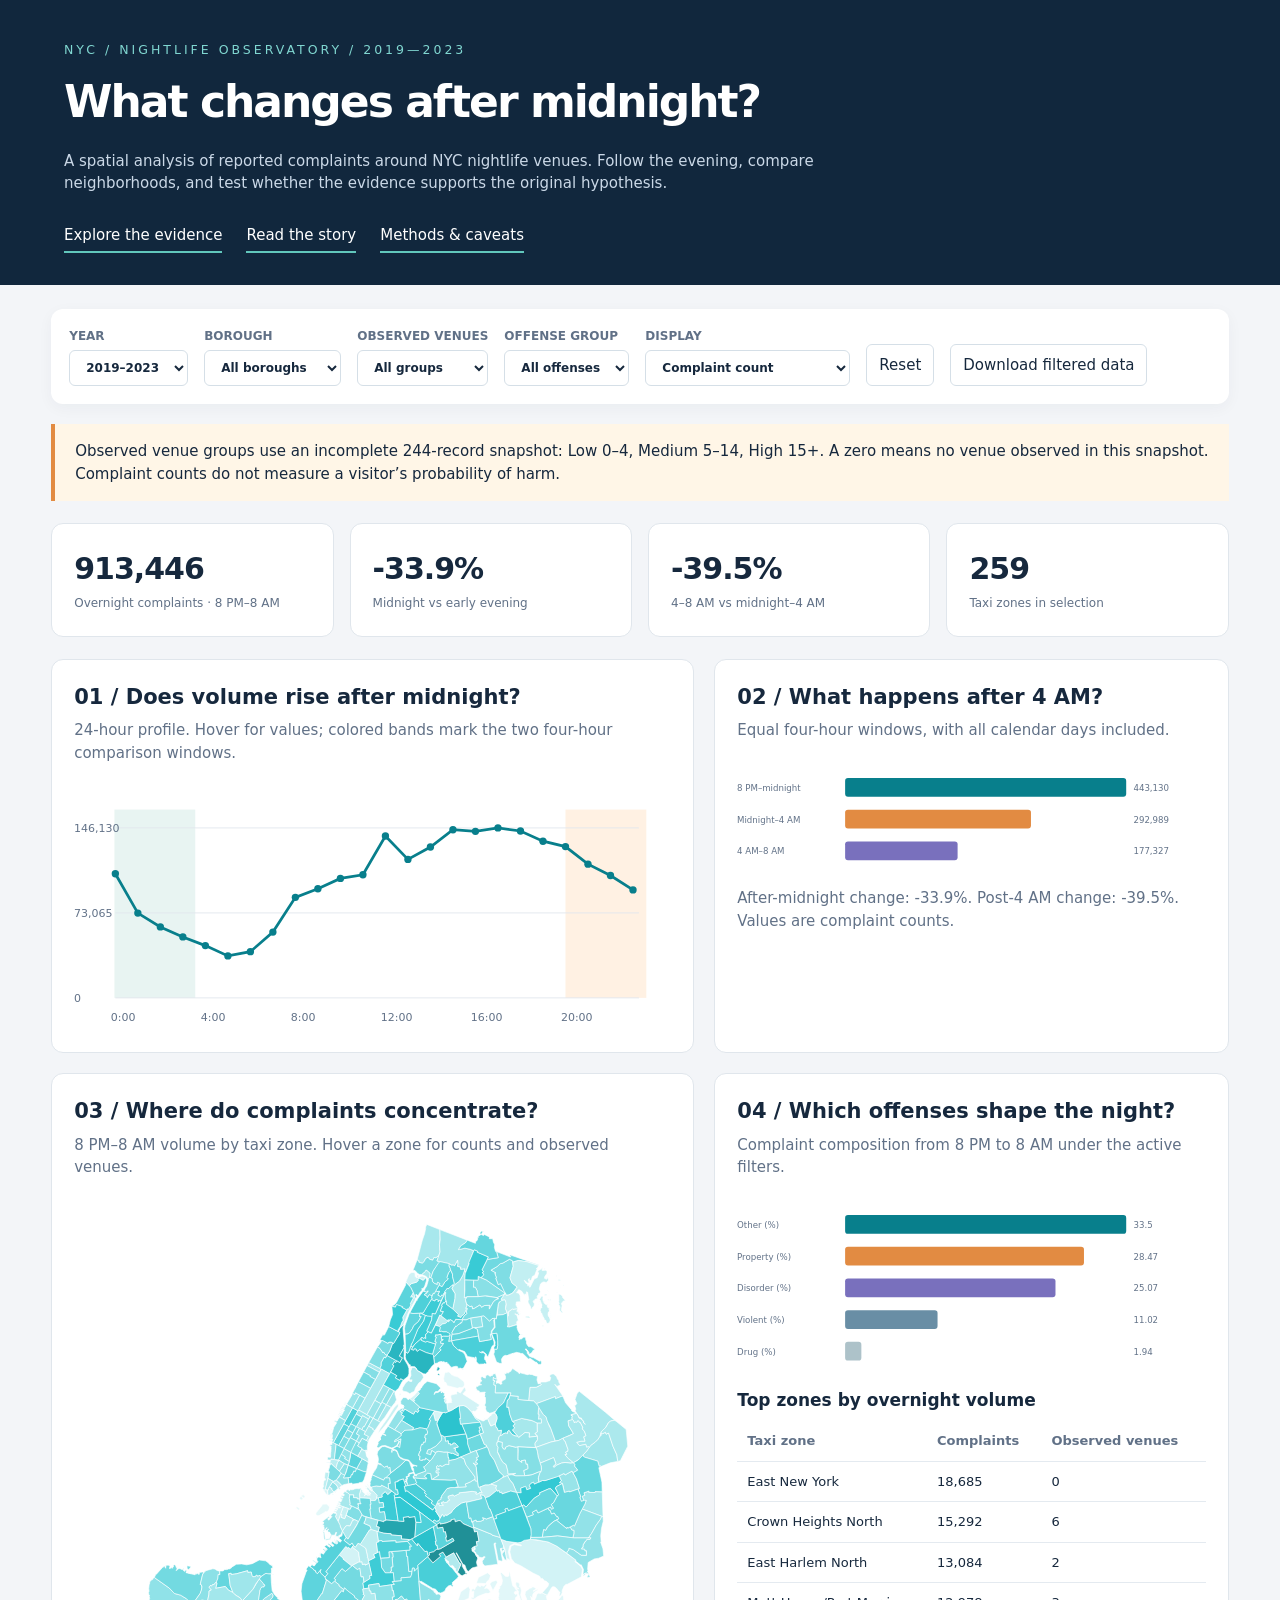
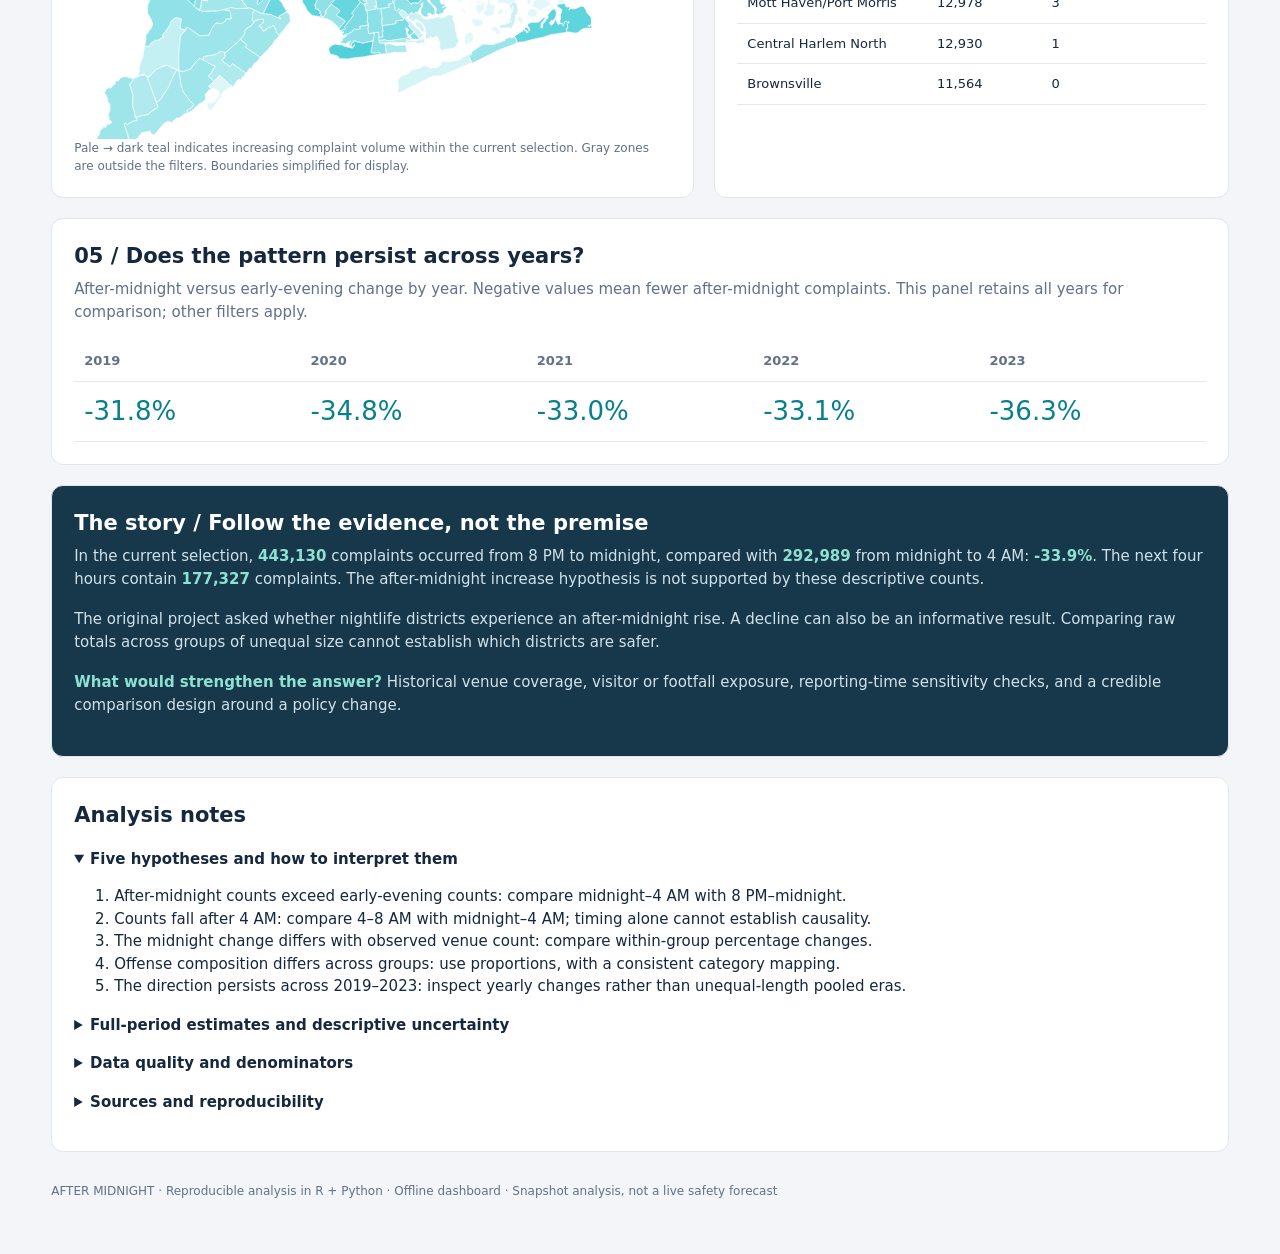
==== docs/index.html @ 9c0d2d2e "Add reproducible R and Python nightlife analysis with interactive dashboard" ====
<!doctype html><html lang="en"><meta charset="utf-8"><meta name="viewport" content="width=device-width,initial-scale=1"><title>After Midnight | NYC Nightlife Observatory</title>
<style>
:root{--bg:#f3f5f8;--ink:#16283d;--muted:#617187;--teal:#087f8c;--orange:#e28b42;--purple:#7970bd}*{box-sizing:border-box}body{margin:0;background:var(--bg);color:var(--ink);font:15px/1.5 system-ui,sans-serif}header{padding:38px 5vw 32px;background:#11273d;color:white}header small{letter-spacing:3px;color:#80d7d1}h1{font-size:44px;letter-spacing:-2px;margin:8px 0}header p{max-width:850px;color:#cad8e7}nav{display:flex;gap:24px;margin-top:24px}a{color:inherit}nav a{text-decoration:none;border-bottom:2px solid #61c7bc;padding:5px 0}main{max-width:1500px;margin:auto;padding:24px 4vw}.filters{display:flex;flex-wrap:wrap;gap:16px;align-items:end;background:white;padding:18px;border-radius:12px;position:sticky;top:0;z-index:3;box-shadow:0 4px 15px #19364d0b}label{font-size:12px;font-weight:650;color:var(--muted);display:grid;gap:5px}select,button{font:inherit;padding:9px 12px;border:1px solid #d5dfe7;border-radius:6px;background:white;color:var(--ink)}button{cursor:pointer}.cards{display:grid;grid-template-columns:repeat(4,1fr);gap:16px;margin:22px 0}.card,.panel{background:white;border:1px solid #e0e6ec;border-radius:12px;padding:22px}.card strong{display:block;font-size:30px;letter-spacing:-1px}.card span,.sub{font-size:12px;color:var(--muted)}.grid{display:grid;grid-template-columns:1.25fr 1fr;gap:20px;margin:20px 0}h2{font-size:21px;margin:0 0 6px}h3{font-size:17px;margin:0 0 8px}.panel p{color:var(--muted);margin:0 0 18px}.note{background:#fff6e7;border-left:4px solid var(--orange);padding:16px 20px;margin:20px 0}.story{background:#17384b;color:white}.story p{color:#d1e1e9}.story strong{color:#8ee0d0}svg{width:100%;height:auto;display:block}svg text{font-family:system-ui;fill:#627288;font-size:12px}svg .mark{cursor:pointer}svg .mark:hover{opacity:.7}table{width:100%;border-collapse:collapse;font-size:13px}th,td{text-align:left;padding:10px;border-bottom:1px solid #e4eaf0}th{color:var(--muted)}.legend{display:flex;gap:16px;font-size:12px;margin:12px 0}.dot{width:10px;height:10px;display:inline-block;border-radius:50%;margin-right:5px}footer{color:var(--muted);font-size:12px;padding:30px 0}.wide{grid-column:1/-1}#tooltip{position:fixed;pointer-events:none;display:none;background:#10283d;color:white;padding:10px;border-radius:7px;z-index:10;max-width:270px;font-size:13px}details{margin:16px 0}summary{cursor:pointer;font-weight:650}.empty{padding:40px;color:#667} @media(max-width:850px){.grid{grid-template-columns:1fr}.cards{grid-template-columns:1fr 1fr}h1{font-size:34px}.filters{position:static}}
</style>
<header><small>NYC / NIGHTLIFE OBSERVATORY / 2019—2023</small><h1>What changes after midnight?</h1><p>A spatial analysis of reported complaints around NYC nightlife venues. Follow the evening, compare neighborhoods, and test whether the evidence supports the original hypothesis.</p><nav><a href="#explore">Explore the evidence</a><a href="#story">Read the story</a><a href="#methods">Methods & caveats</a></nav></header>
<main><div class="filters"><label>YEAR<select id="year"><option value="all">2019–2023</option><option>2019</option><option>2020</option><option>2021</option><option>2022</option><option>2023</option></select></label><label>BOROUGH<select id="borough"><option value="all">All boroughs</option></select></label><label>OBSERVED VENUES<select id="cohort"><option value="all">All groups</option><option>Low</option><option>Medium</option><option>High</option></select></label><label>OFFENSE GROUP<select id="type"><option value="all">All offenses</option><option>Property</option><option>Violent</option><option>Disorder</option><option>Drug</option><option>Other</option></select></label><label>DISPLAY<select id="metric"><option value="count">Complaint count</option><option value="rate">Per zone / calendar day</option></select></label><button id="reset">Reset</button><button id="download">Download filtered data</button></div>
<div class="note">Observed venue groups use an incomplete 244-record snapshot: Low 0–4, Medium 5–14, High 15+. A zero means no venue observed in this snapshot. Complaint counts do not measure a visitor’s probability of harm.</div>
<div class="cards" id="cards"></div>
<section id="explore" class="grid"><div class="panel"><h2>01 / Does volume rise after midnight?</h2><p>24-hour profile. Hover for values; colored bands mark the two four-hour comparison windows.</p><div id="hour"></div></div><div class="panel"><h2>02 / What happens after 4 AM?</h2><p>Equal four-hour windows, with all calendar days included.</p><div id="windows"></div><p id="answer"></p></div><div class="panel"><h2>03 / Where do complaints concentrate?</h2><p>8 PM–8 AM volume by taxi zone. Hover a zone for counts and observed venues.</p><div id="map"></div><div class="sub">Pale → dark teal indicates increasing complaint volume within the current selection. Gray zones are outside the filters. Boundaries simplified for display.</div></div><div class="panel"><h2>04 / Which offenses shape the night?</h2><p>Complaint composition from 8 PM to 8 AM under the active filters.</p><div id="types"></div><h3>Top zones by overnight volume</h3><div id="ranking"></div></div><div class="panel wide"><h2>05 / Does the pattern persist across years?</h2><p>After-midnight versus early-evening change by year. Negative values mean fewer after-midnight complaints. This panel retains all years for comparison; other filters apply.</p><div id="years"></div></div></section>
<section id="story" class="panel story"><h2>The story / Follow the evidence, not the premise</h2><p id="storyText"></p><p>The original project asked whether nightlife districts experience an after-midnight rise. A decline can also be an informative result. Comparing raw totals across groups of unequal size cannot establish which districts are safer.</p><p><strong>What would strengthen the answer?</strong> Historical venue coverage, visitor or footfall exposure, reporting-time sensitivity checks, and a credible comparison design around a policy change.</p></section>
<section id="methods" class="panel" style="margin-top:20px"><h2>Analysis notes</h2><details open><summary>Five hypotheses and how to interpret them</summary><ol><li>After-midnight counts exceed early-evening counts: compare midnight–4 AM with 8 PM–midnight.</li><li>Counts fall after 4 AM: compare 4–8 AM with midnight–4 AM; timing alone cannot establish causality.</li><li>The midnight change differs with observed venue count: compare within-group percentage changes.</li><li>Offense composition differs across groups: use proportions, with a consistent category mapping.</li><li>The direction persists across 2019–2023: inspect yearly changes rather than unequal-length pooled eras.</li></ol></details><details><summary>Full-period estimates and descriptive uncertainty</summary><p>These estimates use all years, boroughs and offenses, independent of the filters. Paired-month bootstrap, 2,000 draws, seed 9750. Month resampling does not account for serial correlation, venue-selection bias or exposure.</p><div id="inference"></div></details><details><summary>Data quality and denominators</summary><p id="audit"></p><p>Spatial joins use point-in-polygon only. Unmatched and ambiguous points are excluded and counted. Taxi polygons sharing an ID are dissolved. Calendar dates follow recorded occurrence start dates; no overnight business-date reassignment is used. Rates divide counts by selected zones and calendar days, not people. Daylight-saving exposure is not adjusted. Crime categories are analytical groupings, not legal classifications. The historical venue snapshot is applied to all years and does not establish historical venue presence.</p></details><details><summary>Sources and reproducibility</summary><p>Built from the original local RDS snapshots referenced by NightlifeAnalytics.qmd. See the repository README, source audit, data dictionary and source hashes. <a href="https://data.cityofnewyork.us/Public-Safety/NYPD-Complaint-Data-Historic/qgea-i56i/about_data">NYPD data documentation</a> · <a href="https://www.nyc.gov/site/tlc/about/tlc-trip-record-data.page">TLC boundaries</a>. No individual complaint coordinates are embedded in this dashboard.</p></details></section><footer>AFTER MIDNIGHT · Reproducible analysis in R + Python · Offline dashboard · Snapshot analysis, not a live safety forecast</footer></main><div id="tooltip"></div>
<script>
const D={"rows":[[2019,2,23,"Other",1],[2019,3,0,"Disorder",14],[2019,3,0,"Other",11],[2019,3,0,"Property",19],[2019,3,0,"Violent",6],[2019,3,1,"Disorder",6],[2019,3,1,"Drug",1],[2019,3,1,"Other",15],[2019,3,1,"Property",17],[2019,3,1,"Violent",7],[2019,3,2,"Disorder",9],[2019,3,2,"Drug",1],[2019,3,2,"Other",9],[2019,3,2,"Property",13],[2019,3,2,"Violent",2],[2019,3,3,"Disorder",8],[2019,3,3,"Other",3],[2019,3,3,"Property",9],[2019,3,3,"Violent",1],[2019,3,4,"Disorder",8],[2019,3,4,"Other",4],[2019,3,4,"Property",4],[2019,3,4,"Violent",3],[2019,3,5,"Disorder",5],[2019,3,5,"Other",7],[2019,3,5,"Property",9],[2019,3,5,"Violent",1],[2019,3,6,"Disorder",4],[2019,3,6,"Other",7],[2019,3,6,"Property",8],[2019,3,7,"Disorder",9],[2019,3,7,"Other",8],[2019,3,7,"Property",14],[2019,3,8,"Disorder",13],[2019,3,8,"Drug",1],[2019,3,8,"Other",17],[2019,3,8,"Property",10],[2019,3,8,"Violent",3],[2019,3,9,"Disorder",12],[2019,3,9,"Other",18],[2019,3,9,"Property",20],[2019,3,9,"Violent",1],[2019,3,10,"Disorder",11],[2019,3,10,"Other",26],[2019,3,10,"Property",12],[2019,3,10,"Violent",3],[2019,3,11,"Disorder",13],[2019,3,11,"Other",12],[2019,3,11,"Property",21],[2019,3,11,"Violent",4],[2019,3,12,"Disorder",13],[2019,3,12,"Drug",1],[2019,3,12,"Other",21],[2019,3,12,"Property",24],[2019,3,12,"Violent",2],[2019,3,13,"Disorder",8],[2019,3,13,"Other",20],[2019,3,13,"Property",32],[2019,3,13,"Violent",3],[2019,3,14,"Disorder",30],[2019,3,14,"Other",15],[2019,3,14,"Property",25],[2019,3,14,"Violent",5],[2019,3,15,"Disorder",29],[2019,3,15,"Drug",1],[2019,3,15,"Other",27],[2019,3,15,"Property",20],[2019,3,15,"Violent",4],[2019,3,16,"Disorder",24],[2019,3,16,"Other",25],[2019,3,16,"Property",25],[2019,3,16,"Violent",5],[2019,3,17,"Disorder",36],[2019,3,17,"Drug",3],[2019,3,17,"Other",32],[2019,3,17,"Property",19],[2019,3,17,"Violent",7],[2019,3,18,"Disorder",18],[2019,3,18,"Drug",3],[2019,3,18,"Other",25],[2019,3,18,"Property",20],[2019,3,18,"Violent",8],[2019,3,19,"Disorder",27],[2019,3,19,"Drug",3],[2019,3,19,"Other",19],[2019,3,19,"Property",21],[2019,3,19,"Violent",3],[2019,3,20,"Disorder",31],[2019,3,20,"Other",14],[2019,3,20,"Property",28],[2019,3,20,"Violent",6],[2019,3,21,"Disorder",24],[2019,3,21,"Drug",2],[2019,3,21,"Other",20],[2019,3,21,"Property",17],[2019,3,21,"Violent",4],[2019,3,22,"Disorder",29],[2019,3,22,"Other",23],[2019,3,22,"Property",20],[2019,3,22,"Violent",4],[2019,3,23,"Disorder",19],[2019,3,23,"Drug",1],[2019,3,23,"Other",14],[2019,3,23,"Property",12],[2019,3,23,"Violent",7],[2019,4,0,"Disorder",9],[2019,4,0,"Drug",3],[2019,4,0,"Other",18],[2019,4,0,"Property",20],[2019,4,0,"Violent",5],[2019,4,1,"Disorder",7],[2019,4,1,"Drug",2],[2019,4,1,"Other",23],[2019,4,1,"Property",12],[2019,4,1,"Violent",4],[2019,4,2,"Disorder",4],[2019,4,2,"Drug",1],[2019,4,2,"Other",10],[2019,4,2,"Property",8],[2019,4,2,"Violent",5],[2019,4,3,"Disorder",2],[2019,4,3,"Drug",2],[2019,4,3,"Other",16],[2019,4,3,"Property",2],[2019,4,3,"Violent",9],[2019,4,4,"Disorder",3],[2019,4,4,"Other",11],[2019,4,4,"Property",5],[2019,4,4,"Violent",4],[2019,4,5,"Disorder",5],[2019,4,5,"Other",7],[2019,4,5,"Property",4],[2019,4,5,"Violent",1],[2019,4,6,"Disorder",5],[2019,4,6,"Drug",4],[2019,4,6,"Other",8],[2019,4,6,"Property",3],[2019,4,6,"Violent",2],[2019,4,7,"Disorder",14],[2019,4,7,"Drug",1],[2019,4,7,"Other",9],[2019,4,7,"Property",9],[2019,4,8,"Disorder",18],[2019,4,8,"Drug",1],[2019,4,8,"Other",16],[2019,4,8,"Property",10],[2019,4,8,"Violent",2],[2019,4,9,"Disorder",22],[2019,4,9,"Other",13],[2019,4,9,"Property",14],[2019,4,9,"Violent",1],[2019,4,10,"Disorder",19],[2019,4,10,"Drug",2],[2019,4,10,"Other",22],[2019,4,10,"Property",12],[2019,4,10,"Violent",2],[2019,4,11,"Disorder",16],[2019,4,11,"Other",29],[2019,4,11,"Property",9],[2019,4,11,"Violent",7],[2019,4,12,"Disorder",24],[2019,4,12,"Drug",4],[2019,4,12,"Other",22],[2019,4,12,"Property",32],[2019,4,12,"Violent",8],[2019,4,13,"Disorder",23],[2019,4,13,"Drug",2],[2019,4,13,"Other",30],[2019,4,13,"Property",16],[2019,4,13,"Violent",5],[2019,4,14,"Disorder",23],[2019,4,14,"Drug",3],[2019,4,14,"Other",37],[2019,4,14,"Property",28],[2019,4,14,"Violent",7],[2019,4,15,"Disorder",28],[2019,4,15,"Drug",9],[2019,4,15,"Other",28],[2019,4,15,"Property",33],[2019,4,15,"Violent",9],[2019,4,16,"Disorder",20],[2019,4,16,"Drug",13],[2019,4,16,"Other",38],[2019,4,16,"Property",32],[2019,4,16,"Violent",7],[2019,4,17,"Disorder",31],[2019,4,17,"Drug",17],[2019,4,17,"Other",38],[2019,4,17,"Property",27],[2019,4,17,"Violent",6],[2019,4,18,"Disorder",32],[2019,4,18,"Drug",24],[2019,4,18,"Other",54],[2019,4,18,"Property",22],[2019,4,18,"Violent",8],[2019,4,19,"Disorder",21],[2019,4,19,"Drug",12],[2019,4,19,"Other",39],[2019,4,19,"Property",22],[2019,4,19,"Violent",5],[2019,4,20,"Disorder",29],[2019,4,20,"Drug",5],[2019,4,20,"Other",30],[2019,4,20,"Property",24],[2019,4,20,"Violent",4],[2019,4,21,"Disorder",22],[2019,4,21,"Drug",6],[2019,4,21,"Other",19],[2019,4,21,"Property",24],[2019,4,21,"Violent",3],[2019,4,22,"Disorder",22],[2019,4,22,"Drug",8],[2019,4,22,"Other",29],[2019,4,22,"Property",19],[2019,4,22,"Violent",9],[2019,4,23,"Disorder",12],[2019,4,23,"Drug",2],[2019,4,23,"Other",20],[2019,4,23,"Property",15],[2019,4,23,"Violent",6],[2019,5,0,"Disorder",11],[2019,5,0,"Drug",1],[2019,5,0,"Other",9],[2019,5,0,"Property",12],[2019,5,2,"Disorder",1],[2019,5,2,"Other",2],[2019,5,2,"Property",1],[2019,5,3,"Disorder",4],[2019,5,3,"Other",2],[2019,5,3,"Property",1],[2019,5,4,"Disorder",1],[2019,5,4,"Other",2],[2019,5,4,"Property",2],[2019,5,5,"Disorder",5],[2019,5,5,"Drug",1],[2019,5,5,"Violent",1],[2019,5,6,"Disorder",2],[2019,5,6,"Other",4],[2019,5,7,"Disorder",2],[2019,5,7,"Other",2],[2019,5,8,"Disorder",5],[2019,5,8,"Other",6],[2019,5,8,"Property",3],[2019,5,9,"Disorder",4],[2019,5,9,"Drug",1],[2019,5,9,"Other",3],[2019,5,9,"Property",7],[2019,5,10,"Disorder",9],[2019,5,10,"Other",6],[2019,5,10,"Property",4],[2019,5,10,"Violent",1],[2019,5,11,"Disorder",2],[2019,5,11,"Other",3],[2019,5,11,"Property",5],[2019,5,12,"Disorder",5],[2019,5,12,"Other",6],[2019,5,12,"Property",8],[2019,5,12,"Violent",1],[2019,5,13,"Disorder",5],[2019,5,13,"Other",9],[2019,5,13,"Property",2],[2019,5,14,"Disorder",7],[2019,5,14,"Other",7],[2019,5,14,"Property",1],[2019,5,14,"Violent",1],[2019,5,15,"Disorder",10],[2019,5,15,"Other",5],[2019,5,15,"Property",5],[2019,5,15,"Violent",1],[2019,5,16,"Disorder",3],[2019,5,16,"Other",7],[2019,5,16,"Property",5],[2019,5,17,"Disorder",3],[2019,5,17,"Other",5],[2019,5,17,"Property",4],[2019,5,17,"Violent",3],[2019,5,18,"Disorder",6],[2019,5,18,"Other",7],[2019,5,18,"Property",2],[2019,5,18,"Violent",1],[2019,5,19,"Disorder",4],[2019,5,19,"Other",4],[2019,5,19,"Property",2],[2019,5,19,"Violent",3],[2019,5,20,"Disorder",6],[2019,5,20,"Drug",1],[2019,5,20,"Other",6],[2019,5,20,"Property",1],[2019,5,20,"Violent",1],[2019,5,21,"Disorder",4],[2019,5,21,"Other",13],[2019,5,21,"Property",3],[2019,5,21,"Violent",1],[2019,5,22,"Disorder",9],[2019,5,22,"Other",6],[2019,5,22,"Property",1],[2019,5,22,"Violent",1],[2019,5,23,"Disorder",5],[2019,5,23,"Drug",2],[2019,5,23,"Other",6],[2019,5,23,"Property",2],[2019,6,0,"Disorder",4],[2019,6,0,"Drug",2],[2019,6,0,"Other",9],[2019,6,0,"Property",9],[2019,6,0,"Violent",2],[2019,6,1,"Disorder",4],[2019,6,1,"Drug",4],[2019,6,1,"Other",9],[2019,6,1,"Property",3],[2019,6,1,"Violent",1],[2019,6,2,"Disorder",3],[2019,6,2,"Drug",1],[2019,6,2,"Other",8],[2019,6,2,"Property",4],[2019,6,3,"Disorder",4],[2019,6,3,"Other",4],[2019,6,4,"Disorder",3],[2019,6,4,"Other",7],[2019,6,4,"Property",2],[2019,6,5,"Disorder",3],[2019,6,5,"Other",1],[2019,6,5,"Property",1],[2019,6,5,"Violent",1],[2019,6,6,"Disorder",6],[2019,6,6,"Other",3],[2019,6,6,"Property",1],[2019,6,6,"Violent",1],[2019,6,7,"Disorder",9],[2019,6,7,"Other",7],[2019,6,7,"Property",3],[2019,6,7,"Violent",1],[2019,6,8,"Disorder",14],[2019,6,8,"Other",8],[2019,6,8,"Property",3],[2019,6,9,"Disorder",18],[2019,6,9,"Other",6],[2019,6,9,"Property",3],[2019,6,10,"Disorder",24],[2019,6,10,"Other",12],[2019,6,10,"Property",5],[2019,6,10,"Violent",1],[2019,6,11,"Disorder",22],[2019,6,11,"Drug",1],[2019,6,11,"Other",14],[2019,6,11,"Property",9],[2019,6,11,"Violent",2],[2019,6,12,"Disorder",21],[2019,6,12,"Drug",2],[2019,6,12,"Other",8],[2019,6,12,"Property",17],[2019,6,13,"Disorder",16],[2019,6,13,"Other",11],[2019,6,13,"Property",4],[2019,6,13,"Violent",2],[2019,6,14,"Disorder",19],[2019,6,14,"Drug",2],[2019,6,14,"Other",12],[2019,6,14,"Property",6],[2019,6,14,"Violent",2],[2019,6,15,"Disorder",13],[2019,6,15,"Drug",1],[2019,6,15,"Other",12],[2019,6,15,"Property",8],[2019,6,15,"Violent",1],[2019,6,16,"Disorder",12],[2019,6,16,"Drug",1],[2019,6,16,"Other",18],[2019,6,16,"Property",5],[2019,6,17,"Disorder",9],[2019,6,17,"Other",17],[2019,6,17,"Property",11],[2019,6,17,"Violent",1],[2019,6,18,"Disorder",17],[2019,6,18,"Drug",1],[2019,6,18,"Other",13],[2019,6,18,"Property",8],[2019,6,18,"Violent",5],[2019,6,19,"Disorder",13],[2019,6,19,"Drug",2],[2019,6,19,"Other",11],[2019,6,19,"Property",11],[2019,6,19,"Violent",2],[2019,6,20,"Disorder",13],[2019,6,20,"Drug",1],[2019,6,20,"Other",23],[2019,6,20,"Property",2],[2019,6,20,"Violent",3],[2019,6,21,"Disorder",16],[2019,6,21,"Drug",3],[2019,6,21,"Other",10],[2019,6,21,"Property",7],[2019,6,21,"Violent",4],[2019,6,22,"Disorder",12],[2019,6,22,"Drug",1],[2019,6,22,"Other",6],[2019,6,22,"Property",4],[2019,6,22,"Violent",2],[2019,6,23,"Disorder",11],[2019,6,23,"Drug",2],[2019,6,23,"Other",7],[2019,6,23,"Property",1],[2019,7,0,"Disorder",43],[2019,7,0,"Drug",3],[2019,7,0,"Other",78],[2019,7,0,"Property",45],[2019,7,0,"Violent",15],[2019,7,1,"Disorder",22],[2019,7,1,"Other",58],[2019,7,1,"Property",40],[2019,7,1,"Violent",15],[2019,7,2,"Disorder",30],[2019,7,2,"Other",44],[2019,7,2,"Property",32],[2019,7,2,"Violent",21],[2019,7,3,"Disorder",18],[2019,7,3,"Other",55],[2019,7,3,"Property",24],[2019,7,3,"Violent",13],[2019,7,4,"Disorder",17],[2019,7,4,"Drug",1],[2019,7,4,"Other",54],[2019,7,4,"Property",16],[2019,7,4,"Violent",25],[2019,7,5,"Disorder",16],[2019,7,5,"Other",23],[2019,7,5,"Property",11],[2019,7,5,"Violent",7],[2019,7,6,"Disorder",14],[2019,7,6,"Drug",2],[2019,7,6,"Other",13],[2019,7,6,"Property",11],[2019,7,6,"Violent",9],[2019,7,7,"Disorder",16],[2019,7,7,"Other",20],[2019,7,7,"Property",22],[2019,7,7,"Violent",5],[2019,7,8,"Disorder",30],[2019,7,8,"Drug",1],[2019,7,8,"Other",22],[2019,7,8,"Property",46],[2019,7,8,"Violent",3],[2019,7,9,"Disorder",25],[2019,7,9,"Drug",1],[2019,7,9,"Other",30],[2019,7,9,"Property",52],[2019,7,9,"Violent",8],[2019,7,10,"Disorder",23],[2019,7,10,"Drug",1],[2019,7,10,"Other",50],[2019,7,10,"Property",65],[2019,7,10,"Violent",8],[2019,7,11,"Disorder",42],[2019,7,11,"Drug",1],[2019,7,11,"Other",37],[2019,7,11,"Property",65],[2019,7,11,"Violent",9],[2019,7,12,"Disorder",46],[2019,7,12,"Drug",1],[2019,7,12,"Other",53],[2019,7,12,"Property",97],[2019,7,12,"Violent",7],[2019,7,13,"Disorder",30],[2019,7,13,"Other",39],[2019,7,13,"Property",69],[2019,7,13,"Violent",8],[2019,7,14,"Disorder",37],[2019,7,14,"Other",51],[2019,7,14,"Property",63],[2019,7,14,"Violent",12],[2019,7,15,"Disorder",41],[2019,7,15,"Drug",3],[2019,7,15,"Other",57],[2019,7,15,"Property",64],[2019,7,15,"Violent",11],[2019,7,16,"Disorder",52],[2019,7,16,"Drug",4],[2019,7,16,"Other",52],[2019,7,16,"Property",70],[2019,7,16,"Violent",8],[2019,7,17,"Disorder",51],[2019,7,17,"Drug",5],[2019,7,17,"Other",67],[2019,7,17,"Property",72],[2019,7,17,"Violent",6],[2019,7,18,"Disorder",49],[2019,7,18,"Drug",4],[2019,7,18,"Other",61],[2019,7,18,"Property",72],[2019,7,18,"Violent",8],[2019,7,19,"Disorder",49],[2019,7,19,"Drug",5],[2019,7,19,"Other",59],[2019,7,19,"Property",63],[2019,7,19,"Violent",7],[2019,7,20,"Disorder",46],[2019,7,20,"Drug",3],[2019,7,20,"Other",61],[2019,7,20,"Property",52],[2019,7,20,"Violent",17],[2019,7,21,"Disorder",43],[2019,7,21,"Other",55],[2019,7,21,"Property",52],[2019,7,21,"Violent",13],[2019,7,22,"Disorder",41],[2019,7,22,"Drug",1],[2019,7,22,"Other",58],[2019,7,22,"Property",43],[2019,7,22,"Violent",11],[2019,7,23,"Disorder",32],[2019,7,23,"Drug",3],[2019,7,23,"Other",64],[2019,7,23,"Property",37],[2019,7,23,"Violent",23],[2019,8,1,"Disorder",1],[2019,8,1,"Violent",1],[2019,8,3,"Disorder",1],[2019,8,3,"Property",1],[2019,8,4,"Other",1],[2019,8,5,"Other",1],[2019,8,5,"Violent",1],[2019,8,6,"Disorder",1],[2019,8,6,"Other",1],[2019,8,6,"Property",1],[2019,8,9,"Disorder",2],[2019,8,10,"Property",1],[2019,8,11,"Disorder",1],[2019,8,12,"Other",1],[2019,8,12,"Property",1],[2019,8,13,"Disorder",2],[2019,8,14,"Property",1],[2019,8,16,"Other",1],[2019,8,16,"Property",2],[2019,8,17,"Property",1],[2019,8,18,"Disorder",1],[2019,8,18,"Property",2],[2019,8,19,"Disorder",1],[2019,8,19,"Property",1],[2019,8,20,"Disorder",3],[2019,8,20,"Property",2],[2019,8,22,"Disorder",1],[2019,8,22,"Property",3],[2019,8,23,"Disorder",1],[2019,9,0,"Disorder",5],[2019,9,0,"Other",1],[2019,9,0,"Property",6],[2019,9,0,"Violent",1],[2019,9,1,"Disorder",2],[2019,9,1,"Other",4],[2019,9,1,"Property",4],[2019,9,1,"Violent",2],[2019,9,2,"Disorder",3],[2019,9,2,"Property",9],[2019,9,2,"Violent",1],[2019,9,3,"Disorder",2],[2019,9,3,"Property",3],[2019,9,3,"Violent",3],[2019,9,4,"Disorder",1],[2019,9,4,"Other",2],[2019,9,5,"Disorder",1],[2019,9,5,"Other",2],[2019,9,5,"Property",2],[2019,9,5,"Violent",2],[2019,9,6,"Disorder",1],[2019,9,6,"Other",1],[2019,9,6,"Property",2],[2019,9,7,"Disorder",2],[2019,9,7,"Other",5],[2019,9,7,"Property",6],[2019,9,8,"Disorder",6],[2019,9,8,"Drug",1],[2019,9,8,"Other",8],[2019,9,8,"Property",6],[2019,9,9,"Disorder",5],[2019,9,9,"Other",6],[2019,9,9,"Property",11],[2019,9,10,"Disorder",6],[2019,9,10,"Other",8],[2019,9,10,"Property",13],[2019,9,11,"Disorder",4],[2019,9,11,"Other",11],[2019,9,11,"Property",10],[2019,9,11,"Violent",2],[2019,9,12,"Disorder",5],[2019,9,12,"Drug",1],[2019,9,12,"Other",9],[2019,9,12,"Property",16],[2019,9,13,"Disorder",6],[2019,9,13,"Drug",2],[2019,9,13,"Other",4],[2019,9,13,"Property",9],[2019,9,13,"Violent",2],[2019,9,14,"Disorder",6],[2019,9,14,"Other",6],[2019,9,14,"Property",8],[2019,9,15,"Disorder",7],[2019,9,15,"Drug",1],[2019,9,15,"Other",4],[2019,9,15,"Property",11],[2019,9,15,"Violent",2],[2019,9,16,"Disorder",8],[2019,9,16,"Other",4],[2019,9,16,"Property",10],[2019,9,16,"Violent",1],[2019,9,17,"Disorder",10],[2019,9,17,"Other",3],[2019,9,17,"Property",14],[2019,9,18,"Disorder",6],[2019,9,18,"Other",3],[2019,9,18,"Property",20],[2019,9,18,"Violent",2],[2019,9,19,"Disorder",9],[2019,9,19,"Other",7],[2019,9,19,"Property",8],[2019,9,20,"Disorder",10],[2019,9,20,"Other",2],[2019,9,20,"Property",22],[2019,9,20,"Violent",2],[2019,9,21,"Disorder",10],[2019,9,21,"Other",11],[2019,9,21,"Property",9],[2019,9,22,"Disorder",13],[2019,9,22,"Other",9],[2019,9,22,"Property",5],[2019,9,23,"Disorder",4],[2019,9,23,"Other",2],[2019,9,23,"Property",6],[2019,10,0,"Disorder",25],[2019,10,0,"Drug",1],[2019,10,0,"Other",45],[2019,10,0,"Property",18],[2019,10,0,"Violent",13],[2019,10,1,"Disorder",14],[2019,10,1,"Drug",1],[2019,10,1,"Other",38],[2019,10,1,"Property",8],[2019,10,1,"Violent",11],[2019,10,2,"Disorder",12],[2019,10,2,"Other",16],[2019,10,2,"Property",10],[2019,10,2,"Violent",5],[2019,10,3,"Disorder",12],[2019,10,3,"Other",28],[2019,10,3,"Property",16],[2019,10,3,"Violent",4],[2019,10,4,"Disorder",9],[2019,10,4,"Drug",2],[2019,10,4,"Other",19],[2019,10,4,"Property",8],[2019,10,4,"Violent",8],[2019,10,5,"Disorder",2],[2019,10,5,"Drug",1],[2019,10,5,"Other",14],[2019,10,5,"Property",6],[2019,10,5,"Violent",3],[2019,10,6,"Disorder",8],[2019,10,6,"Drug",6],[2019,10,6,"Other",22],[2019,10,6,"Property",12],[2019,10,6,"Violent",4],[2019,10,7,"Disorder",16],[2019,10,7,"Other",30],[2019,10,7,"Property",7],[2019,10,7,"Violent",4],[2019,10,8,"Disorder",27],[2019,10,8,"Drug",2],[2019,10,8,"Other",28],[2019,10,8,"Property",22],[2019,10,8,"Violent",5],[2019,10,9,"Disorder",25],[2019,10,9,"Drug",2],[2019,10,9,"Other",39],[2019,10,9,"Property",31],[2019,10,9,"Violent",6],[2019,10,10,"Disorder",28],[2019,10,10,"Other",28],[2019,10,10,"Property",32],[2019,10,10,"Violent",6],[2019,10,11,"Disorder",24],[2019,10,11,"Other",37],[2019,10,11,"Property",33],[2019,10,11,"Violent",4],[2019,10,12,"Disorder",36],[2019,10,12,"Other",63],[2019,10,12,"Property",40],[2019,10,12,"Violent",7],[2019,10,13,"Disorder",26],[2019,10,13,"Other",34],[2019,10,13,"Property",31],[2019,10,13,"Violent",9],[2019,10,14,"Disorder",35],[2019,10,14,"Drug",1],[2019,10,14,"Other",39],[2019,10,14,"Property",33],[2019,10,14,"Violent",11],[2019,10,15,"Disorder",44],[2019,10,15,"Drug",1],[2019,10,15,"Other",51],[2019,10,15,"Property",39],[2019,10,15,"Violent",10],[2019,10,16,"Disorder",26],[2019,10,16,"Drug",4],[2019,10,16,"Other",54],[2019,10,16,"Property",28],[2019,10,16,"Violent",13],[2019,10,17,"Disorder",21],[2019,10,17,"Drug",4],[2019,10,17,"Other",40],[2019,10,17,"Property",27],[2019,10,17,"Violent",13],[2019,10,18,"Disorder",40],[2019,10,18,"Drug",9],[2019,10,18,"Other",56],[2019,10,18,"Property",30],[2019,10,18,"Violent",14],[2019,10,19,"Disorder",39],[2019,10,19,"Drug",3],[2019,10,19,"Other",49],[2019,10,19,"Property",16],[2019,10,19,"Violent",10],[2019,10,20,"Disorder",36],[2019,10,20,"Drug",5],[2019,10,20,"Other",44],[2019,10,20,"Property",21],[2019,10,20,"Violent",15],[2019,10,21,"Disorder",34],[2019,10,21,"Drug",4],[2019,10,21,"Other",39],[2019,10,21,"Property",23],[2019,10,21,"Violent",9],[2019,10,22,"Disorder",36],[2019,10,22,"Drug",1],[2019,10,22,"Other",49],[2019,10,22,"Property",9],[2019,10,22,"Violent",15],[2019,10,23,"Disorder",24],[2019,10,23,"Drug",2],[2019,10,23,"Other",38],[2019,10,23,"Property",17],[2019,10,23,"Violent",11],[2019,11,0,"Disorder",9],[2019,11,0,"Drug",2],[2019,11,0,"Other",18],[2019,11,0,"Property",6],[2019,11,0,"Violent",2],[2019,11,1,"Disorder",9],[2019,11,1,"Drug",1],[2019,11,1,"Other",4],[2019,11,1,"Property",10],[2019,11,2,"Disorder",2],[2019,11,2,"Other",9],[2019,11,2,"Property",4],[2019,11,2,"Violent",5],[2019,11,3,"Disorder",4],[2019,11,3,"Other",14],[2019,11,3,"Property",1],[2019,11,3,"Violent",2],[2019,11,4,"Disorder",2],[2019,11,4,"Drug",1],[2019,11,4,"Other",5],[2019,11,4,"Property",5],[2019,11,4,"Violent",2],[2019,11,5,"Disorder",2],[2019,11,5,"Other",5],[2019,11,5,"Property",4],[2019,11,6,"Disorder",5],[2019,11,6,"Drug",2],[2019,11,6,"Other",13],[2019,11,6,"Property",2],[2019,11,6,"Violent",2],[2019,11,7,"Disorder",7],[2019,11,7,"Other",11],[2019,11,7,"Property",4],[2019,11,7,"Violent",1],[2019,11,8,"Disorder",10],[2019,11,8,"Other",7],[2019,11,8,"Property",15],[2019,11,8,"Violent",1],[2019,11,9,"Disorder",4],[2019,11,9,"Other",11],[2019,11,9,"Property",12],[2019,11,9,"Violent",1],[2019,11,10,"Disorder",13],[2019,11,10,"Other",13],[2019,11,10,"Property",21],[2019,11,10,"Violent",1],[2019,11,11,"Disorder",8],[2019,11,11,"Other",16],[2019,11,11,"Property",14],[2019,11,12,"Disorder",20],[2019,11,12,"Other",29],[2019,11,12,"Property",29],[2019,11,13,"Disorder",12],[2019,11,13,"Drug",1],[2019,11,13,"Other",14],[2019,11,13,"Property",17],[2019,11,14,"Disorder",10],[2019,11,14,"Drug",1],[2019,11,14,"Other",14],[2019,11,14,"Property",12],[2019,11,14,"Violent",3],[2019,11,15,"Disorder",19],[2019,11,15,"Other",24],[2019,11,15,"Property",28],[2019,11,15,"Violent",3],[2019,11,16,"Disorder",20],[2019,11,16,"Drug",2],[2019,11,16,"Other",21],[2019,11,16,"Property",12],[2019,11,16,"Violent",2],[2019,11,17,"Disorder",9],[2019,11,17,"Other",19],[2019,11,17,"Property",17],[2019,11,17,"Violent",2],[2019,11,18,"Disorder",18],[2019,11,18,"Drug",3],[2019,11,18,"Other",10],[2019,11,18,"Property",23],[2019,11,18,"Violent",1],[2019,11,19,"Disorder",17],[2019,11,19,"Drug",2],[2019,11,19,"Other",18],[2019,11,19,"Property",16],[2019,11,19,"Violent",5],[2019,11,20,"Disorder",20],[2019,11,20,"Drug",2],[2019,11,20,"Other",20],[2019,11,20,"Property",8],[2019,11,20,"Violent",4],[2019,11,21,"Disorder",20],[2019,11,21,"Drug",1],[2019,11,21,"Other",23],[2019,11,21,"Property",8],[2019,11,21,"Violent",1],[2019,11,22,"Disorder",10],[2019,11,22,"Drug",2],[2019,11,22,"Other",10],[2019,11,22,"Property",10],[2019,11,22,"Violent",2],[2019,11,23,"Disorder",4],[2019,11,23,"Drug",1],[2019,11,23,"Other",15],[2019,11,23,"Property",12],[2019,11,23,"Violent",5],[2019,12,0,"Property",1],[2019,12,2,"Disorder",1],[2019,12,2,"Property",1],[2019,12,2,"Violent",1],[2019,12,4,"Property",1],[2019,12,5,"Property",1],[2019,12,6,"Other",1],[2019,12,6,"Property",1],[2019,12,8,"Other",3],[2019,12,8,"Property",1],[2019,12,9,"Disorder",1],[2019,12,9,"Other",2],[2019,12,10,"Other",2],[2019,12,11,"Disorder",2],[2019,12,11,"Other",4],[2019,12,11,"Property",1],[2019,12,11,"Violent",1],[2019,12,12,"Disorder",1],[2019,12,12,"Other",8],[2019,12,12,"Property",1],[2019,12,13,"Disorder",3],[2019,12,13,"Other",1],[2019,12,13,"Property",1],[2019,12,14,"Disorder",5],[2019,12,14,"Other",14],[2019,12,14,"Property",2],[2019,12,15,"Disorder",10],[2019,12,15,"Other",12],[2019,12,15,"Property",1],[2019,12,16,"Disorder",6],[2019,12,16,"Other",14],[2019,12,16,"Property",2],[2019,12,17,"Disorder",6],[2019,12,17,"Other",11],[2019,12,17,"Property",1],[2019,12,17,"Violent",2],[2019,12,18,"Disorder",3],[2019,12,18,"Other",6],[2019,12,18,"Property",1],[2019,12,19,"Disorder",5],[2019,12,19,"Property",1],[2019,12,19,"Violent",1],[2019,12,20,"Other",1],[2019,12,20,"Violent",1],[2019,12,21,"Violent",1],[2019,12,22,"Disorder",1],[2019,12,22,"Other",1],[2019,12,23,"Disorder",1],[2019,13,0,"Disorder",1],[2019,13,0,"Other",8],[2019,13,0,"Property",9],[2019,13,0,"Violent",1],[2019,13,1,"Disorder",3],[2019,13,1,"Other",3],[2019,13,1,"Property",1],[2019,13,2,"Disorder",1],[2019,13,2,"Other",2],[2019,13,2,"Property",2],[2019,13,3,"Other",1],[2019,13,3,"Property",1],[2019,13,3,"Violent",1],[2019,13,4,"Other",2],[2019,13,5,"Disorder",1],[2019,13,5,"Property",5],[2019,13,6,"Disorder",2],[2019,13,6,"Other",1],[2019,13,6,"Property",1],[2019,13,7,"Disorder",2],[2019,13,7,"Other",3],[2019,13,7,"Property",2],[2019,13,7,"Violent",1],[2019,13,8,"Disorder",3],[2019,13,8,"Drug",1],[2019,13,8,"Other",5],[2019,13,8,"Property",10],[2019,13,8,"Violent",1],[2019,13,9,"Disorder",8],[2019,13,9,"Other",4],[2019,13,9,"Property",12],[2019,13,10,"Disorder",5],[2019,13,10,"Other",3],[2019,13,10,"Property",12],[2019,13,11,"Disorder",1],[2019,13,11,"Other",12],[2019,13,11,"Property",10],[2019,13,12,"Disorder",10],[2019,13,12,"Drug",1],[2019,13,12,"Other",10],[2019,13,12,"Property",13],[2019,13,12,"Violent",1],[2019,13,13,"Disorder",7],[2019,13,13,"Other",5],[2019,13,13,"Property",5],[2019,13,14,"Disorder",7],[2019,13,14,"Other",5],[2019,13,14,"Property",12],[2019,13,14,"Violent",1],[2019,13,15,"Disorder",5],[2019,13,15,"Other",10],[2019,13,15,"Property",15],[2019,13,16,"Disorder",10],[2019,13,16,"Other",5],[2019,13,16,"Property",15],[2019,13,17,"Disorder",6],[2019,13,17,"Other",3],[2019,13,17,"Property",12],[2019,13,18,"Disorder",5],[2019,13,18,"Other",5],[2019,13,18,"Property",9],[2019,13,18,"Violent",1],[2019,13,19,"Disorder",9],[2019,13,19,"Other",5],[2019,13,19,"Property",11],[2019,13,20,"Disorder",5],[2019,13,20,"Other",4],[2019,13,20,"Property",5],[2019,13,21,"Disorder",8],[2019,13,21,"Other",5],[2019,13,21,"Property",5],[2019,13,22,"Disorder",3],[2019,13,22,"Property",1],[2019,13,23,"Disorder",1],[2019,13,23,"Other",2],[2019,13,23,"Property",2],[2019,14,0,"Disorder",25],[2019,14,0,"Drug",1],[2019,14,0,"Other",53],[2019,14,0,"Property",35],[2019,14,0,"Violent",6],[2019,14,1,"Disorder",16],[2019,14,1,"Drug",6],[2019,14,1,"Other",35],[2019,14,1,"Property",21],[2019,14,1,"Violent",10],[2019,14,2,"Disorder",11],[2019,14,2,"Drug",9],[2019,14,2,"Other",39],[2019,14,2,"Property",25],[2019,14,2,"Violent",7],[2019,14,3,"Disorder",17],[2019,14,3,"Drug",2],[2019,14,3,"Other",40],[2019,14,3,"Property",23],[2019,14,3,"Violent",11],[2019,14,4,"Disorder",11],[2019,14,4,"Other",35],[2019,14,4,"Property",18],[2019,14,4,"Violent",9],[2019,14,5,"Other",14],[2019,14,5,"Property",14],[2019,14,5,"Violent",3],[2019,14,6,"Disorder",8],[2019,14,6,"Other",21],[2019,14,6,"Property",10],[2019,14,7,"Disorder",19],[2019,14,7,"Other",24],[2019,14,7,"Property",22],[2019,14,7,"Violent",3],[2019,14,8,"Disorder",20],[2019,14,8,"Other",27],[2019,14,8,"Property",36],[2019,14,8,"Violent",4],[2019,14,9,"Disorder",33],[2019,14,9,"Other",32],[2019,14,9,"Property",42],[2019,14,9,"Violent",6],[2019,14,10,"Disorder",30],[2019,14,10,"Drug",2],[2019,14,10,"Other",43],[2019,14,10,"Property",52],[2019,14,10,"Violent",3],[2019,14,11,"Disorder",37],[2019,14,11,"Drug",3],[2019,14,11,"Other",33],[2019,14,11,"Property",46],[2019,14,11,"Violent",3],[2019,14,12,"Disorder",49],[2019,14,12,"Drug",3],[2019,14,12,"Other",31],[2019,14,12,"Property",73],[2019,14,12,"Violent",1],[2019,14,13,"Disorder",37],[2019,14,13,"Drug",5],[2019,14,13,"Other",37],[2019,14,13,"Property",77],[2019,14,13,"Violent",3],[2019,14,14,"Disorder",42],[2019,14,14,"Drug",8],[2019,14,14,"Other",60],[2019,14,14,"Property",91],[2019,14,14,"Violent",3],[2019,14,15,"Disorder",52],[2019,14,15,"Drug",9],[2019,14,15,"Other",57],[2019,14,15,"Property",73],[2019,14,15,"Violent",7],[2019,14,16,"Disorder",47],[2019,14,16,"Drug",16],[2019,14,16,"Other",49],[2019,14,16,"Property",69],[2019,14,16,"Violent",11],[2019,14,17,"Disorder",53],[2019,14,17,"Drug",11],[2019,14,17,"Other",36],[2019,14,17,"Property",67],[2019,14,17,"Violent",7],[2019,14,18,"Disorder",52],[2019,14,18,"Drug",13],[2019,14,18,"Other",52],[2019,14,18,"Property",72],[2019,14,18,"Violent",8],[2019,14,19,"Disorder",49],[2019,14,19,"Drug",8],[2019,14,19,"Other",47],[2019,14,19,"Property",61],[2019,14,19,"Violent",10],[2019,14,20,"Disorder",42],[2019,14,20,"Drug",6],[2019,14,20,"Other",31],[2019,14,20,"Property",46],[2019,14,20,"Violent",8],[2019,14,21,"Disorder",28],[2019,14,21,"Drug",2],[2019,14,21,"Other",45],[2019,14,21,"Property",36],[2019,14,21,"Violent",11],[2019,14,22,"Disorder",41],[2019,14,22,"Drug",4],[2019,14,22,"Other",45],[2019,14,22,"Property",30],[2019,14,22,"Violent",12],[2019,14,23,"Disorder",27],[2019,14,23,"Drug",5],[2019,14,23,"Other",30],[2019,14,23,"Property",28],[2019,14,23,"Violent",5],[2019,15,0,"Disorder",4],[2019,15,0,"Other",6],[2019,15,0,"Property",6],[2019,15,1,"Disorder",3],[2019,15,1,"Property",1],[2019,15,2,"Disorder",3],[2019,15,2,"Drug",1],[2019,15,2,"Other",4],[2019,15,2,"Property",1],[2019,15,3,"Disorder",1],[2019,15,3,"Other",4],[2019,15,3,"Property",2],[2019,15,4,"Disorder",4],[2019,15,4,"Violent",1],[2019,15,5,"Disorder",2],[2019,15,5,"Other",3],[2019,15,5,"Property",1],[2019,15,6,"Disorder",2],[2019,15,6,"Other",1],[2019,15,6,"Property",1],[2019,15,7,"Disorder",3],[2019,15,7,"Other",2],[2019,15,7,"Property",1],[2019,15,7,"Violent",2],[2019,15,8,"Disorder",3],[2019,15,8,"Other",5],[2019,15,8,"Property",2],[2019,15,8,"Violent",2],[2019,15,9,"Disorder",6],[2019,15,9,"Other",4],[2019,15,9,"Property",14],[2019,15,10,"Disorder",5],[2019,15,10,"Other",3],[2019,15,10,"Property",8],[2019,15,10,"Violent",1],[2019,15,11,"Disorder",9],[2019,15,11,"Other",5],[2019,15,11,"Property",2],[2019,15,11,"Violent",2],[2019,15,12,"Disorder",9],[2019,15,12,"Other",4],[2019,15,12,"Property",8],[2019,15,13,"Disorder",13],[2019,15,13,"Other",3],[2019,15,13,"Property",9],[2019,15,13,"Violent",1],[2019,15,14,"Disorder",1],[2019,15,14,"Other",5],[2019,15,14,"Property",8],[2019,15,14,"Violent",3],[2019,15,15,"Disorder",7],[2019,15,15,"Other",5],[2019,15,15,"Property",13],[2019,15,15,"Violent",1],[2019,15,16,"Disorder",4],[2019,15,16,"Other",2],[2019,15,16,"Property",9],[2019,15,16,"Violent",1],[2019,15,17,"Disorder",10],[2019,15,17,"Other",11],[2019,15,17,"Property",8],[2019,15,18,"Disorder",13],[2019,15,18,"Other",9],[2019,15,18,"Property",6],[2019,15,18,"Violent",1],[2019,15,19,"Disorder",14],[2019,15,19,"Other",5],[2019,15,19,"Property",5],[2019,15,19,"Violent",2],[2019,15,20,"Disorder",5],[2019,15,20,"Other",4],[2019,15,20,"Property",3],[2019,15,20,"Violent",3],[2019,15,21,"Disorder",7],[2019,15,21,"Drug",1],[2019,15,21,"Other",2],[2019,15,21,"Property",5],[2019,15,22,"Disorder",8],[2019,15,22,"Other",3],[2019,15,22,"Property",3],[2019,15,22,"Violent",1],[2019,15,23,"Disorder",2],[2019,15,23,"Other",6],[2019,15,23,"Property",2],[2019,16,0,"Disorder",14],[2019,16,0,"Other",17],[2019,16,0,"Property",29],[2019,16,0,"Violent",4],[2019,16,1,"Disorder",6],[2019,16,1,"Other",11],[2019,16,1,"Property",11],[2019,16,1,"Violent",1],[2019,16,2,"Disorder",15],[2019,16,2,"Other",13],[2019,16,2,"Property",16],[2019,16,2,"Violent",3],[2019,16,3,"Disorder",5],[2019,16,3,"Other",8],[2019,16,3,"Property",10],[2019,16,3,"Violent",3],[2019,16,4,"Disorder",2],[2019,16,4,"Other",9],[2019,16,4,"Property",14],[2019,16,4,"Violent",1],[2019,16,5,"Disorder",3],[2019,16,5,"Other",4],[2019,16,5,"Property",8],[2019,16,6,"Disorder",7],[2019,16,6,"Other",4],[2019,16,6,"Property",6],[2019,16,6,"Violent",1],[2019,16,7,"Disorder",8],[2019,16,7,"Other",3],[2019,16,7,"Property",12],[2019,16,7,"Violent",1],[2019,16,8,"Disorder",9],[2019,16,8,"Other",14],[2019,16,8,"Property",16],[2019,16,8,"Violent",1],[2019,16,9,"Disorder",14],[2019,16,9,"Other",18],[2019,16,9,"Property",18],[2019,16,9,"Violent",2],[2019,16,10,"Disorder",14],[2019,16,10,"Drug",1],[2019,16,10,"Other",13],[2019,16,10,"Property",24],[2019,16,10,"Violent",6],[2019,16,11,"Disorder",8],[2019,16,11,"Drug",4],[2019,16,11,"Other",13],[2019,16,11,"Property",15],[2019,16,11,"Violent",1],[2019,16,12,"Disorder",18],[2019,16,12,"Drug",1],[2019,16,12,"Other",24],[2019,16,12,"Property",33],[2019,16,12,"Violent",3],[2019,16,13,"Disorder",11],[2019,16,13,"Drug",1],[2019,16,13,"Other",11],[2019,16,13,"Property",19],[2019,16,13,"Violent",1],[2019,16,14,"Disorder",14],[2019,16,14,"Other",13],[2019,16,14,"Property",14],[2019,16,14,"Violent",2],[2019,16,15,"Disorder",12],[2019,16,15,"Drug",1],[2019,16,15,"Other",22],[2019,16,15,"Property",17],[2019,16,15,"Violent",2],[2019,16,16,"Disorder",17],[2019,16,16,"Drug",3],[2019,16,16,"Other",11],[2019,16,16,"Property",16],[2019,16,16,"Violent",1],[2019,16,17,"Disorder",15],[2019,16,17,"Drug",3],[2019,16,17,"Other",18],[2019,16,17,"Property",19],[2019,16,18,"Disorder",22],[2019,16,18,"Drug",1],[2019,16,18,"Other",11],[2019,16,18,"Property",28],[2019,16,18,"Violent",2],[2019,16,19,"Disorder",16],[2019,16,19,"Drug",1],[2019,16,19,"Other",10],[2019,16,19,"Property",28],[2019,16,19,"Violent",3],[2019,16,20,"Disorder",23],[2019,16,20,"Other",12],[2019,16,20,"Property",32],[2019,16,20,"Violent",4],[2019,16,21,"Disorder",8],[2019,16,21,"Other",11],[2019,16,21,"Property",11],[2019,16,22,"Disorder",15],[2019,16,22,"Other",12],[2019,16,22,"Property",18],[2019,16,22,"Violent",2],[2019,16,23,"Disorder",8],[2019,16,23,"Other",8],[2019,16,23,"Property",9],[2019,16,23,"Violent",1],[2019,17,0,"Disorder",38],[2019,17,0,"Drug",2],[2019,17,0,"Other",78],[2019,17,0,"Property",52],[2019,17,0,"Violent",13],[2019,17,1,"Disorder",34],[2019,17,1,"Drug",2],[2019,17,1,"Other",54],[2019,17,1,"Property",29],[2019,17,1,"Violent",18],[2019,17,2,"Disorder",26],[2019,17,2,"Drug",1],[2019,17,2,"Other",33],[2019,17,2,"Property",29],[2019,17,2,"Violent",16],[2019,17,3,"Disorder",30],[2019,17,3,"Drug",1],[2019,17,3,"Other",29],[2019,17,3,"Property",21],[2019,17,3,"Violent",12],[2019,17,4,"Disorder",18],[2019,17,4,"Drug",1],[2019,17,4,"Other",20],[2019,17,4,"Property",28],[2019,17,4,"Violent",8],[2019,17,5,"Disorder",11],[2019,17,5,"Drug",1],[2019,17,5,"Other",23],[2019,17,5,"Property",13],[2019,17,5,"Violent",14],[2019,17,6,"Disorder",37],[2019,17,6,"Drug",13],[2019,17,6,"Other",32],[2019,17,6,"Property",27],[2019,17,6,"Violent",5],[2019,17,7,"Disorder",45],[2019,17,7,"Drug",4],[2019,17,7,"Other",35],[2019,17,7,"Property",37],[2019,17,7,"Violent",8],[2019,17,8,"Disorder",38],[2019,17,8,"Other",51],[2019,17,8,"Property",75],[2019,17,8,"Violent",12],[2019,17,9,"Disorder",49],[2019,17,9,"Other",50],[2019,17,9,"Property",91],[2019,17,9,"Violent",4],[2019,17,10,"Disorder",60],[2019,17,10,"Drug",1],[2019,17,10,"Other",55],[2019,17,10,"Property",82],[2019,17,10,"Violent",13],[2019,17,11,"Disorder",61],[2019,17,11,"Drug",1],[2019,17,11,"Other",51],[2019,17,11,"Property",93],[2019,17,11,"Violent",14],[2019,17,12,"Disorder",66],[2019,17,12,"Drug",3],[2019,17,12,"Other",69],[2019,17,12,"Property",105],[2019,17,12,"Violent",4],[2019,17,13,"Disorder",77],[2019,17,13,"Other",60],[2019,17,13,"Property",104],[2019,17,13,"Violent",17],[2019,17,14,"Disorder",70],[2019,17,14,"Drug",2],[2019,17,14,"Other",71],[2019,17,14,"Property",109],[2019,17,14,"Violent",19],[2019,17,15,"Disorder",66],[2019,17,15,"Drug",13],[2019,17,15,"Other",83],[2019,17,15,"Property",108],[2019,17,15,"Violent",19],[2019,17,16,"Disorder",84],[2019,17,16,"Drug",9],[2019,17,16,"Other",90],[2019,17,16,"Property",93],[2019,17,16,"Violent",15],[2019,17,17,"Disorder",73],[2019,17,17,"Drug",9],[2019,17,17,"Other",83],[2019,17,17,"Property",100],[2019,17,17,"Violent",30],[2019,17,18,"Disorder",77],[2019,17,18,"Drug",8],[2019,17,18,"Other",83],[2019,17,18,"Property",87],[2019,17,18,"Violent",30],[2019,17,19,"Disorder",58],[2019,17,19,"Drug",8],[2019,17,19,"Other",82],[2019,17,19,"Property",101],[2019,17,19,"Violent",24],[2019,17,20,"Disorder",79],[2019,17,20,"Drug",6],[2019,17,20,"Other",80],[2019,17,20,"Property",89],[2019,17,20,"Violent",21],[2019,17,21,"Disorder",62],[2019,17,21,"Drug",5],[2019,17,21,"Other",90],[2019,17,21,"Property",63],[2019,17,21,"Violent",29],[2019,17,22,"Disorder",47],[2019,17,22,"Drug",3],[2019,17,22,"Other",62],[2019,17,22,"Property",50],[2019,17,22,"Violent",28],[2019,17,23,"Disorder",61],[2019,17,23,"Drug",1],[2019,17,23,"Other",67],[2019,17,23,"Property",39],[2019,17,23,"Violent",18],[2019,18,0,"Disorder",36],[2019,18,0,"Drug",15],[2019,18,0,"Other",66],[2019,18,0,"Property",21],[2019,18,0,"Violent",16],[2019,18,1,"Disorder",16],[2019,18,1,"Drug",7],[2019,18,1,"Other",40],[2019,18,1,"Property",22],[2019,18,1,"Violent",8],[2019,18,2,"Disorder",12],[2019,18,2,"Drug",6],[2019,18,2,"Other",37],[2019,18,2,"Property",15],[2019,18,2,"Violent",14],[2019,18,3,"Disorder",12],[2019,18,3,"Drug",4],[2019,18,3,"Other",38],[2019,18,3,"Property",15],[2019,18,3,"Violent",21],[2019,18,4,"Disorder",13],[2019,18,4,"Drug",1],[2019,18,4,"Other",46],[2019,18,4,"Property",15],[2019,18,4,"Violent",22],[2019,18,5,"Disorder",15],[2019,18,5,"Drug",3],[2019,18,5,"Other",26],[2019,18,5,"Property",14],[2019,18,5,"Violent",10],[2019,18,6,"Disorder",24],[2019,18,6,"Drug",4],[2019,18,6,"Other",29],[2019,18,6,"Property",16],[2019,18,6,"Violent",11],[2019,18,7,"Disorder",23],[2019,18,7,"Drug",1],[2019,18,7,"Other",29],[2019,18,7,"Property",12],[2019,18,7,"Violent",8],[2019,18,8,"Disorder",34],[2019,18,8,"Drug",3],[2019,18,8,"Other",27],[2019,18,8,"Property",22],[2019,18,8,"Violent",8],[2019,18,9,"Disorder",33],[2019,18,9,"Drug",3],[2019,18,9,"Other",32],[2019,18,9,"Property",38],[2019,18,9,"Violent",17],[2019,18,10,"Disorder",33],[2019,18,10,"Drug",3],[2019,18,10,"Other",51],[2019,18,10,"Property",51],[2019,18,10,"Violent",18],[2019,18,11,"Disorder",34],[2019,18,11,"Drug",8],[2019,18,11,"Other",46],[2019,18,11,"Property",47],[2019,18,11,"Violent",18],[2019,18,12,"Disorder",43],[2019,18,12,"Drug",15],[2019,18,12,"Other",52],[2019,18,12,"Property",65],[2019,18,12,"Violent",23],[2019,18,13,"Disorder",41],[2019,18,13,"Drug",25],[2019,18,13,"Other",61],[2019,18,13,"Property",62],[2019,18,13,"Violent",17],[2019,18,14,"Disorder",46],[2019,18,14,"Drug",33],[2019,18,14,"Other",47],[2019,18,14,"Property",82],[2019,18,14,"Violent",17],[2019,18,15,"Disorder",55],[2019,18,15,"Drug",35],[2019,18,15,"Other",70],[2019,18,15,"Property",74],[2019,18,15,"Violent",23],[2019,18,16,"Disorder",60],[2019,18,16,"Drug",28],[2019,18,16,"Other",85],[2019,18,16,"Property",64],[2019,18,16,"Violent",29],[2019,18,17,"Disorder",54],[2019,18,17,"Drug",23],[2019,18,17,"Other",89],[2019,18,17,"Property",68],[2019,18,17,"Violent",15],[2019,18,18,"Disorder",68],[2019,18,18,"Drug",31],[2019,18,18,"Other",72],[2019,18,18,"Property",64],[2019,18,18,"Violent",22],[2019,18,19,"Disorder",63],[2019,18,19,"Drug",20],[2019,18,19,"Other",75],[2019,18,19,"Property",66],[2019,18,19,"Violent",18],[2019,18,20,"Disorder",39],[2019,18,20,"Drug",21],[2019,18,20,"Other",62],[2019,18,20,"Property",50],[2019,18,20,"Violent",29],[2019,18,21,"Disorder",41],[2019,18,21,"Drug",10],[2019,18,21,"Other",68],[2019,18,21,"Property",36],[2019,18,21,"Violent",17],[2019,18,22,"Disorder",38],[2019,18,22,"Drug",20],[2019,18,22,"Other",54],[2019,18,22,"Property",38],[2019,18,22,"Violent",22],[2019,18,23,"Disorder",39],[2019,18,23,"Drug",26],[2019,18,23,"Other",54],[2019,18,23,"Property",27],[2019,18,23,"Violent",26],[2019,19,0,"Disorder",14],[2019,19,0,"Other",8],[2019,19,0,"Property",3],[2019,19,0,"Violent",1],[2019,19,1,"Disorder",8],[2019,19,1,"Other",6],[2019,19,1,"Property",4],[2019,19,1,"Violent",2],[2019,19,2,"Disorder",8],[2019,19,2,"Other",6],[2019,19,2,"Property",2],[2019,19,3,"Disorder",2],[2019,19,3,"Other",2],[2019,19,3,"Property",6],[2019,19,4,"Disorder",2],[2019,19,4,"Other",4],[2019,19,4,"Property",2],[2019,19,5,"Disorder",5],[2019,19,5,"Other",2],[2019,19,5,"Property",2],[2019,19,6,"Disorder",3],[2019,19,6,"Other",1],[2019,19,6,"Property",2],[2019,19,7,"Disorder",3],[2019,19,7,"Other",10],[2019,19,7,"Property",1],[2019,19,7,"Violent",1],[2019,19,8,"Disorder",3],[2019,19,8,"Other",6],[2019,19,8,"Property",10],[2019,19,8,"Violent",2],[2019,19,9,"Disorder",9],[2019,19,9,"Other",10],[2019,19,9,"Property",7],[2019,19,9,"Violent",1],[2019,19,10,"Disorder",4],[2019,19,10,"Other",9],[2019,19,10,"Property",9],[2019,19,10,"Violent",1],[2019,19,11,"Disorder",9],[2019,19,11,"Other",4],[2019,19,11,"Property",7],[2019,19,11,"Violent",6],[2019,19,12,"Disorder",11],[2019,19,12,"Other",11],[2019,19,12,"Property",10],[2019,19,12,"Violent",7],[2019,19,13,"Disorder",5],[2019,19,13,"Other",12],[2019,19,13,"Property",10],[2019,19,13,"Violent",1],[2019,19,14,"Disorder",7],[2019,19,14,"Other",18],[2019,19,14,"Property",10],[2019,19,14,"Violent",3],[2019,19,15,"Disorder",16],[2019,19,15,"Other",12],[2019,19,15,"Property",16],[2019,19,15,"Violent",3],[2019,19,16,"Disorder",6],[2019,19,16,"Other",7],[2019,19,16,"Property",17],[2019,19,16,"Violent",1],[2019,19,17,"Disorder",11],[2019,19,17,"Other",10],[2019,19,17,"Property",5],[2019,19,17,"Violent",6],[2019,19,18,"Disorder",16],[2019,19,18,"Other",10],[2019,19,18,"Property",13],[2019,19,18,"Violent",7],[2019,19,19,"Disorder",17],[2019,19,19,"Other",15],[2019,19,19,"Property",11],[2019,19,19,"Violent",1],[2019,19,20,"Disorder",12],[2019,19,20,"Other",19],[2019,19,20,"Property",6],[2019,19,20,"Violent",2],[2019,19,21,"Disorder",12],[2019,19,21,"Other",9],[2019,19,21,"Property",11],[2019,19,21,"Violent",2],[2019,19,22,"Disorder",12],[2019,19,22,"Other",9],[2019,19,22,"Property",8],[2019,19,22,"Violent",2],[2019,19,23,"Disorder",7],[2019,19,23,"Other",6],[2019,19,23,"Property",6],[2019,19,23,"Violent",2],[2019,20,0,"Disorder",24],[2019,20,0,"Drug",1],[2019,20,0,"Other",33],[2019,20,0,"Property",28],[2019,20,0,"Violent",15],[2019,20,1,"Disorder",9],[2019,20,1,"Drug",3],[2019,20,1,"Other",28],[2019,20,1,"Property",18],[2019,20,1,"Violent",10],[2019,20,2,"Disorder",12],[2019,20,2,"Other",14],[2019,20,2,"Property",13],[2019,20,2,"Violent",3],[2019,20,3,"Disorder",17],[2019,20,3,"Other",18],[2019,20,3,"Property",6],[2019,20,3,"Violent",9],[2019,20,4,"Disorder",9],[2019,20,4,"Drug",1],[2019,20,4,"Other",16],[2019,20,4,"Property",6],[2019,20,4,"Violent",5],[2019,20,5,"Disorder",5],[2019,20,5,"Other",12],[2019,20,5,"Property",6],[2019,20,5,"Violent",7],[2019,20,6,"Disorder",9],[2019,20,6,"Drug",6],[2019,20,6,"Other",10],[2019,20,6,"Property",9],[2019,20,6,"Violent",4],[2019,20,7,"Disorder",12],[2019,20,7,"Other",10],[2019,20,7,"Property",10],[2019,20,7,"Violent",4],[2019,20,8,"Disorder",22],[2019,20,8,"Drug",2],[2019,20,8,"Other",27],[2019,20,8,"Property",20],[2019,20,8,"Violent",2],[2019,20,9,"Disorder",21],[2019,20,9,"Other",14],[2019,20,9,"Property",23],[2019,20,9,"Violent",2],[2019,20,10,"Disorder",25],[2019,20,10,"Drug",1],[2019,20,10,"Other",21],[2019,20,10,"Property",21],[2019,20,10,"Violent",5],[2019,20,11,"Disorder",23],[2019,20,11,"Other",25],[2019,20,11,"Property",22],[2019,20,11,"Violent",7],[2019,20,12,"Disorder",27],[2019,20,12,"Drug",2],[2019,20,12,"Other",21],[2019,20,12,"Property",43],[2019,20,12,"Violent",5],[2019,20,13,"Disorder",24],[2019,20,13,"Drug",2],[2019,20,13,"Other",22],[2019,20,13,"Property",36],[2019,20,13,"Violent",6],[2019,20,14,"Disorder",24],[2019,20,14,"Drug",2],[2019,20,14,"Other",25],[2019,20,14,"Property",37],[2019,20,14,"Violent",4],[2019,20,15,"Disorder",28],[2019,20,15,"Drug",7],[2019,20,15,"Other",21],[2019,20,15,"Property",33],[2019,20,15,"Violent",10],[2019,20,16,"Disorder",25],[2019,20,16,"Drug",4],[2019,20,16,"Other",26],[2019,20,16,"Property",42],[2019,20,16,"Violent",8],[2019,20,17,"Disorder",26],[2019,20,17,"Drug",1],[2019,20,17,"Other",40],[2019,20,17,"Property",52],[2019,20,17,"Violent",6],[2019,20,18,"Disorder",31],[2019,20,18,"Drug",6],[2019,20,18,"Other",32],[2019,20,18,"Property",23],[2019,20,18,"Violent",10],[2019,20,19,"Disorder",21],[2019,20,19,"Drug",2],[2019,20,19,"Other",33],[2019,20,19,"Property",26],[2019,20,19,"Violent",12],[2019,20,20,"Disorder",20],[2019,20,20,"Other",22],[2019,20,20,"Property",23],[2019,20,20,"Violent",8],[2019,20,21,"Disorder",22],[2019,20,21,"Drug",1],[2019,20,21,"Other",37],[2019,20,21,"Property",41],[2019,20,21,"Violent",11],[2019,20,22,"Disorder",25],[2019,20,22,"Drug",1],[2019,20,22,"Other",27],[2019,20,22,"Property",22],[2019,20,22,"Violent",6],[2019,20,23,"Disorder",19],[2019,20,23,"Drug",2],[2019,20,23,"Other",23],[2019,20,23,"Property",18],[2019,20,23,"Violent",15],[2019,21,0,"Disorder",9],[2019,21,0,"Drug",3],[2019,21,0,"Other",27],[2019,21,0,"Property",25],[2019,21,0,"Violent",7],[2019,21,1,"Disorder",16],[2019,21,1,"Other",18],[2019,21,1,"Property",11],[2019,21,1,"Violent",4],[2019,21,2,"Disorder",10],[2019,21,2,"Drug",1],[2019,21,2,"Other",8],[2019,21,2,"Property",13],[2019,21,2,"Violent",1],[2019,21,3,"Disorder",11],[2019,21,3,"Other",19],[2019,21,3,"Property",11],[2019,21,3,"Violent",4],[2019,21,4,"Disorder",6],[2019,21,4,"Other",10],[2019,21,4,"Property",12],[2019,21,4,"Violent",2],[2019,21,5,"Disorder",1],[2019,21,5,"Other",9],[2019,21,5,"Property",9],[2019,21,5,"Violent",2],[2019,21,6,"Disorder",4],[2019,21,6,"Drug",2],[2019,21,6,"Other",10],[2019,21,6,"Property",3],[2019,21,6,"Violent",1],[2019,21,7,"Disorder",12],[2019,21,7,"Other",11],[2019,21,7,"Property",20],[2019,21,7,"Violent",4],[2019,21,8,"Disorder",16],[2019,21,8,"Other",16],[2019,21,8,"Property",30],[2019,21,8,"Violent",2],[2019,21,9,"Disorder",19],[2019,21,9,"Other",15],[2019,21,9,"Property",31],[2019,21,9,"Violent",2],[2019,21,10,"Disorder",22],[2019,21,10,"Drug",1],[2019,21,10,"Other",17],[2019,21,10,"Property",41],[2019,21,11,"Disorder",27],[2019,21,11,"Drug",1],[2019,21,11,"Other",21],[2019,21,11,"Property",39],[2019,21,11,"Violent",4],[2019,21,12,"Disorder",23],[2019,21,12,"Drug",3],[2019,21,12,"Other",34],[2019,21,12,"Property",53],[2019,21,12,"Violent",2],[2019,21,13,"Disorder",15],[2019,21,13,"Drug",1],[2019,21,13,"Other",22],[2019,21,13,"Property",40],[2019,21,13,"Violent",1],[2019,21,14,"Disorder",23],[2019,21,14,"Drug",2],[2019,21,14,"Other",35],[2019,21,14,"Property",36],[2019,21,14,"Violent",4],[2019,21,15,"Disorder",40],[2019,21,15,"Drug",1],[2019,21,15,"Other",37],[2019,21,15,"Property",67],[2019,21,15,"Violent",6],[2019,21,16,"Disorder",23],[2019,21,16,"Drug",2],[2019,21,16,"Other",19],[2019,21,16,"Property",47],[2019,21,16,"Violent",3],[2019,21,17,"Disorder",25],[2019,21,17,"Drug",3],[2019,21,17,"Other",27],[2019,21,17,"Property",44],[2019,21,17,"Violent",7],[2019,21,18,"Disorder",22],[2019,21,18,"Drug",1],[2019,21,18,"Other",22],[2019,21,18,"Property",44],[2019,21,18,"Violent",3],[2019,21,19,"Disorder",26],[2019,21,19,"Other",34],[2019,21,19,"Property",36],[2019,21,19,"Violent",6],[2019,21,20,"Disorder",32],[2019,21,20,"Drug",2],[2019,21,20,"Other",25],[2019,21,20,"Property",25],[2019,21,20,"Violent",4],[2019,21,21,"Disorder",29],[2019,21,21,"Drug",2],[2019,21,21,"Other",28],[2019,21,21,"Property",23],[2019,21,21,"Violent",4],[2019,21,22,"Disorder",20],[2019,21,22,"Drug",4],[2019,21,22,"Other",15],[2019,21,22,"Property",14],[2019,21,22,"Violent",7],[2019,21,23,"Disorder",22],[2019,21,23,"Drug",2],[2019,21,23,"Other",15],[2019,21,23,"Property",16],[2019,21,23,"Violent",10],[2019,22,0,"Disorder",17],[2019,22,0,"Drug",3],[2019,22,0,"Other",37],[2019,22,0,"Property",29],[2019,22,0,"Violent",9],[2019,22,1,"Disorder",12],[2019,22,1,"Drug",4],[2019,22,1,"Other",27],[2019,22,1,"Property",17],[2019,22,1,"Violent",7],[2019,22,2,"Disorder",12],[2019,22,2,"Drug",2],[2019,22,2,"Other",16],[2019,22,2,"Property",14],[2019,22,2,"Violent",9],[2019,22,3,"Disorder",9],[2019,22,3,"Drug",2],[2019,22,3,"Other",26],[2019,22,3,"Property",21],[2019,22,3,"Violent",3],[2019,22,4,"Disorder",8],[2019,22,4,"Drug",1],[2019,22,4,"Other",13],[2019,22,4,"Property",10],[2019,22,4,"Violent",7],[2019,22,5,"Disorder",2],[2019,22,5,"Other",4],[2019,22,5,"Property",6],[2019,22,5,"Violent",2],[2019,22,6,"Disorder",10],[2019,22,6,"Drug",2],[2019,22,6,"Other",10],[2019,22,6,"Property",7],[2019,22,6,"Violent",6],[2019,22,7,"Disorder",14],[2019,22,7,"Drug",1],[2019,22,7,"Other",11],[2019,22,7,"Property",21],[2019,22,7,"Violent",4],[2019,22,8,"Disorder",21],[2019,22,8,"Other",28],[2019,22,8,"Property",33],[2019,22,8,"Violent",1],[2019,22,9,"Disorder",28],[2019,22,9,"Drug",3],[2019,22,9,"Other",31],[2019,22,9,"Property",45],[2019,22,9,"Violent",8],[2019,22,10,"Disorder",19],[2019,22,10,"Drug",1],[2019,22,10,"Other",31],[2019,22,10,"Property",49],[2019,22,10,"Violent",2],[2019,22,11,"Disorder",28],[2019,22,11,"Other",27],[2019,22,11,"Property",42],[2019,22,11,"Violent",7],[2019,22,12,"Disorder",41],[2019,22,12,"Drug",2],[2019,22,12,"Other",44],[2019,22,12,"Property",93],[2019,22,12,"Violent",5],[2019,22,13,"Disorder",38],[2019,22,13,"Drug",2],[2019,22,13,"Other",38],[2019,22,13,"Property",72],[2019,22,13,"Violent",4],[2019,22,14,"Disorder",36],[2019,22,14,"Drug",4],[2019,22,14,"Other",38],[2019,22,14,"Property",72],[2019,22,14,"Violent",4],[2019,22,15,"Disorder",45],[2019,22,15,"Drug",4],[2019,22,15,"Other",46],[2019,22,15,"Property",84],[2019,22,15,"Violent",12],[2019,22,16,"Disorder",41],[2019,22,16,"Drug",2],[2019,22,16,"Other",43],[2019,22,16,"Property",88],[2019,22,16,"Violent",6],[2019,22,17,"Disorder",45],[2019,22,17,"Drug",1],[2019,22,17,"Other",40],[2019,22,17,"Property",80],[2019,22,17,"Violent",7],[2019,22,18,"Disorder",45],[2019,22,18,"Drug",1],[2019,22,18,"Other",43],[2019,22,18,"Property",67],[2019,22,18,"Violent",7],[2019,22,19,"Disorder",44],[2019,22,19,"Drug",1],[2019,22,19,"Other",45],[2019,22,19,"Property",58],[2019,22,19,"Violent",8],[2019,22,20,"Disorder",51],[2019,22,20,"Drug",3],[2019,22,20,"Other",42],[2019,22,20,"Property",44],[2019,22,20,"Violent",7],[2019,22,21,"Disorder",36],[2019,22,21,"Drug",3],[2019,22,21,"Other",45],[2019,22,21,"Property",38],[2019,22,21,"Violent",10],[2019,22,22,"Disorder",29],[2019,22,22,"Drug",4],[2019,22,22,"Other",37],[2019,22,22,"Property",38],[2019,22,22,"Violent",7],[2019,22,23,"Disorder",28],[2019,22,23,"Drug",2],[2019,22,23,"Other",24],[2019,22,23,"Property",24],[2019,22,23,"Violent",10],[2019,23,0,"Disorder",19],[2019,23,0,"Other",23],[2019,23,0,"Property",7],[2019,23,0,"Violent",5],[2019,23,1,"Disorder",4],[2019,23,1,"Other",19],[2019,23,1,"Property",5],[2019,23,1,"Violent",2],[2019,23,2,"Disorder",11],[2019,23,2,"Drug",3],[2019,23,2,"Other",18],[2019,23,2,"Property",5],[2019,23,2,"Violent",1],[2019,23,3,"Disorder",6],[2019,23,3,"Other",12],[2019,23,3,"Property",8],[2019,23,3,"Violent",2],[2019,23,4,"Disorder",5],[2019,23,4,"Other",7],[2019,23,4,"Property",2],[2019,23,4,"Violent",1],[2019,23,5,"Other",9],[2019,23,5,"Property",4],[2019,23,5,"Violent",1],[2019,23,6,"Disorder",4],[2019,23,6,"Other",5],[2019,23,6,"Property",3],[2019,23,7,"Disorder",6],[2019,23,7,"Other",5],[2019,23,7,"Property",8],[2019,23,8,"Disorder",16],[2019,23,8,"Other",13],[2019,23,8,"Property",11],[2019,23,9,"Disorder",13],[2019,23,9,"Other",27],[2019,23,9,"Property",14],[2019,23,9,"Violent",2],[2019,23,10,"Disorder",23],[2019,23,10,"Drug",1],[2019,23,10,"Other",19],[2019,23,10,"Property",21],[2019,23,11,"Disorder",20],[2019,23,11,"Other",15],[2019,23,11,"Property",14],[2019,23,11,"Violent",3],[2019,23,12,"Disorder",33],[2019,23,12,"Drug",1],[2019,23,12,"Other",14],[2019,23,12,"Property",24],[2019,23,13,"Disorder",12],[2019,23,13,"Drug",2],[2019,23,13,"Other",12],[2019,23,13,"Property",17],[2019,23,13,"Violent",1],[2019,23,14,"Disorder",27],[2019,23,14,"Drug",3],[2019,23,14,"Other",13],[2019,23,14,"Property",15],[2019,23,14,"Violent",3],[2019,23,15,"Disorder",14],[2019,23,15,"Other",16],[2019,23,15,"Property",24],[2019,23,15,"Violent",3],[2019,23,16,"Disorder",21],[2019,23,16,"Drug",1],[2019,23,16,"Other",17],[2019,23,16,"Property",12],[2019,23,16,"Violent",3],[2019,23,17,"Disorder",27],[2019,23,17,"Other",19],[2019,23,17,"Property",16],[2019,23,17,"Violent",1],[2019,23,18,"Disorder",20],[2019,23,18,"Other",23],[2019,23,18,"Property",13],[2019,23,18,"Violent",5],[2019,23,19,"Disorder",20],[2019,23,19,"Other",16],[2019,23,19,"Property",9],[2019,23,19,"Violent",2],[2019,23,20,"Disorder",24],[2019,23,20,"Other",20],[2019,23,20,"Property",10],[2019,23,20,"Violent",3],[2019,23,21,"Disorder",16],[2019,23,21,"Other",17],[2019,23,21,"Property",8],[2019,23,21,"Violent",4],[2019,23,22,"Disorder",15],[2019,23,22,"Drug",1],[2019,23,22,"Other",10],[2019,23,22,"Property",5],[2019,23,23,"Disorder",12],[2019,23,23,"Drug",1],[2019,23,23,"Other",14],[2019,23,23,"Property",8],[2019,23,23,"Violent",6],[2019,24,0,"Disorder",7],[2019,24,0,"Drug",1],[2019,24,0,"Other",8],[2019,24,0,"Property",5],[2019,24,0,"Violent",1],[2019,24,1,"Disorder",6],[2019,24,1,"Other",3],[2019,24,1,"Property",5],[2019,24,1,"Violent",3],[2019,24,2,"Other",4],[2019,24,2,"Property",8],[2019,24,2,"Violent",6],[2019,24,3,"Disorder",3],[2019,24,3,"Other",3],[2019,24,3,"Property",6],[2019,24,3,"Violent",4],[2019,24,4,"Disorder",1],[2019,24,4,"Drug",1],[2019,24,4,"Other",3],[2019,24,4,"Property",6],[2019,24,4,"Violent",2],[2019,24,5,"Disorder",1],[2019,24,5,"Property",4],[2019,24,5,"Violent",2],[2019,24,6,"Disorder",5],[2019,24,6,"Drug",1],[2019,24,6,"Other",3],[2019,24,6,"Property",8],[2019,24,6,"Violent",1],[2019,24,7,"Disorder",1],[2019,24,7,"Other",1],[2019,24,7,"Property",9],[2019,24,7,"Violent",1],[2019,24,8,"Disorder",3],[2019,24,8,"Other",3],[2019,24,8,"Property",13],[2019,24,8,"Violent",1],[2019,24,9,"Disorder",6],[2019,24,9,"Other",1],[2019,24,9,"Property",13],[2019,24,9,"Violent",3],[2019,24,10,"Disorder",4],[2019,24,10,"Other",5],[2019,24,10,"Property",16],[2019,24,10,"Violent",2],[2019,24,11,"Disorder",6],[2019,24,11,"Other",4],[2019,24,11,"Property",18],[2019,24,11,"Violent",2],[2019,24,12,"Disorder",6],[2019,24,12,"Drug",1],[2019,24,12,"Other",9],[2019,24,12,"Property",26],[2019,24,12,"Violent",2],[2019,24,13,"Disorder",7],[2019,24,13,"Other",3],[2019,24,13,"Property",16],[2019,24,13,"Violent",2],[2019,24,14,"Disorder",10],[2019,24,14,"Drug",1],[2019,24,14,"Other",4],[2019,24,14,"Property",23],[2019,24,14,"Violent",2],[2019,24,15,"Disorder",2],[2019,24,15,"Other",7],[2019,24,15,"Property",24],[2019,24,15,"Violent",8],[2019,24,16,"Disorder",2],[2019,24,16,"Other",7],[2019,24,16,"Property",13],[2019,24,16,"Violent",4],[2019,24,17,"Disorder",5],[2019,24,17,"Other",5],[2019,24,17,"Property",28],[2019,24,17,"Violent",1],[2019,24,18,"Disorder",9],[2019,24,18,"Other",4],[2019,24,18,"Property",18],[2019,24,18,"Violent",4],[2019,24,19,"Disorder",5],[2019,24,19,"Other",11],[2019,24,19,"Property",17],[2019,24,19,"Violent",2],[2019,24,20,"Disorder",8],[2019,24,20,"Drug",2],[2019,24,20,"Other",10],[2019,24,20,"Property",13],[2019,24,20,"Violent",6],[2019,24,21,"Disorder",8],[2019,24,21,"Drug",2],[2019,24,21,"Other",7],[2019,24,21,"Property",7],[2019,24,21,"Violent",2],[2019,24,22,"Disorder",5],[2019,24,22,"Other",3],[2019,24,22,"Property",5],[2019,24,22,"Violent",3],[2019,24,23,"Disorder",3],[2019,24,23,"Drug",1],[2019,24,23,"Other",4],[2019,24,23,"Property",14],[2019,24,23,"Violent",1],[2019,25,0,"Disorder",16],[2019,25,0,"Drug",3],[2019,25,0,"Other",27],[2019,25,0,"Property",16],[2019,25,0,"Violent",8],[2019,25,1,"Disorder",12],[2019,25,1,"Drug",1],[2019,25,1,"Other",29],[2019,25,1,"Property",14],[2019,25,1,"Violent",5],[2019,25,2,"Disorder",7],[2019,25,2,"Drug",1],[2019,25,2,"Other",12],[2019,25,2,"Property",13],[2019,25,2,"Violent",2],[2019,25,3,"Disorder",5],[2019,25,3,"Drug",2],[2019,25,3,"Other",5],[2019,25,3,"Property",6],[2019,25,3,"Violent",6],[2019,25,4,"Disorder",4],[2019,25,4,"Other",9],[2019,25,4,"Property",8],[2019,25,4,"Violent",3],[2019,25,5,"Disorder",6],[2019,25,5,"Other",7],[2019,25,5,"Property",8],[2019,25,5,"Violent",1],[2019,25,6,"Disorder",9],[2019,25,6,"Drug",1],[2019,25,6,"Other",6],[2019,25,6,"Property",16],[2019,25,6,"Violent",3],[2019,25,7,"Disorder",16],[2019,25,7,"Other",9],[2019,25,7,"Property",12],[2019,25,7,"Violent",3],[2019,25,8,"Disorder",14],[2019,25,8,"Drug",1],[2019,25,8,"Other",15],[2019,25,8,"Property",33],[2019,25,8,"Violent",1],[2019,25,9,"Disorder",13],[2019,25,9,"Drug",1],[2019,25,9,"Other",26],[2019,25,9,"Property",33],[2019,25,9,"Violent",4],[2019,25,10,"Disorder",22],[2019,25,10,"Drug",1],[2019,25,10,"Other",24],[2019,25,10,"Property",28],[2019,25,10,"Violent",9],[2019,25,11,"Disorder",30],[2019,25,11,"Drug",5],[2019,25,11,"Other",42],[2019,25,11,"Property",44],[2019,25,11,"Violent",10],[2019,25,12,"Disorder",39],[2019,25,12,"Drug",3],[2019,25,12,"Other",50],[2019,25,12,"Property",57],[2019,25,12,"Violent",6],[2019,25,13,"Disorder",37],[2019,25,13,"Drug",4],[2019,25,13,"Other",30],[2019,25,13,"Property",39],[2019,25,13,"Violent",7],[2019,25,14,"Disorder",34],[2019,25,14,"Drug",2],[2019,25,14,"Other",48],[2019,25,14,"Property",39],[2019,25,14,"Violent",5],[2019,25,15,"Disorder",29],[2019,25,15,"Drug",6],[2019,25,15,"Other",50],[2019,25,15,"Property",47],[2019,25,15,"Violent",7],[2019,25,16,"Disorder",27],[2019,25,16,"Drug",10],[2019,25,16,"Other",45],[2019,25,16,"Property",48],[2019,25,16,"Violent",5],[2019,25,17,"Disorder",39],[2019,25,17,"Drug",5],[2019,25,17,"Other",46],[2019,25,17,"Property",33],[2019,25,17,"Violent",8],[2019,25,18,"Disorder",29],[2019,25,18,"Drug",8],[2019,25,18,"Other",27],[2019,25,18,"Property",36],[2019,25,18,"Violent",2],[2019,25,19,"Disorder",30],[2019,25,19,"Drug",6],[2019,25,19,"Other",33],[2019,25,19,"Property",25],[2019,25,19,"Violent",10],[2019,25,20,"Disorder",24],[2019,25,20,"Drug",3],[2019,25,20,"Other",24],[2019,25,20,"Property",25],[2019,25,20,"Violent",12],[2019,25,21,"Disorder",14],[2019,25,21,"Drug",1],[2019,25,21,"Other",21],[2019,25,21,"Property",24],[2019,25,21,"Violent",6],[2019,25,22,"Disorder",13],[2019,25,22,"Drug",3],[2019,25,22,"Other",25],[2019,25,22,"Property",15],[2019,25,22,"Violent",6],[2019,25,23,"Disorder",19],[2019,25,23,"Other",20],[2019,25,23,"Property",11],[2019,25,23,"Violent",4],[2019,26,0,"Disorder",14],[2019,26,0,"Drug",1],[2019,26,0,"Other",43],[2019,26,0,"Property",44],[2019,26,0,"Violent",13],[2019,26,1,"Disorder",14],[2019,26,1,"Drug",4],[2019,26,1,"Other",24],[2019,26,1,"Property",29],[2019,26,1,"Violent",8],[2019,26,2,"Disorder",17],[2019,26,2,"Drug",1],[2019,26,2,"Other",16],[2019,26,2,"Property",24],[2019,26,2,"Violent",4],[2019,26,3,"Disorder",2],[2019,26,3,"Drug",1],[2019,26,3,"Other",21],[2019,26,3,"Property",19],[2019,26,3,"Violent",2],[2019,26,4,"Disorder",9],[2019,26,4,"Other",14],[2019,26,4,"Property",22],[2019,26,4,"Violent",4],[2019,26,5,"Disorder",6],[2019,26,5,"Other",8],[2019,26,5,"Property",12],[2019,26,5,"Violent",3],[2019,26,6,"Disorder",12],[2019,26,6,"Drug",1],[2019,26,6,"Other",10],[2019,26,6,"Property",11],[2019,26,6,"Violent",4],[2019,26,7,"Disorder",17],[2019,26,7,"Drug",1],[2019,26,7,"Other",19],[2019,26,7,"Property",22],[2019,26,7,"Violent",4],[2019,26,8,"Disorder",20],[2019,26,8,"Other",32],[2019,26,8,"Property",27],[2019,26,8,"Violent",4],[2019,26,9,"Disorder",22],[2019,26,9,"Other",21],[2019,26,9,"Property",32],[2019,26,9,"Violent",3],[2019,26,10,"Disorder",27],[2019,26,10,"Other",19],[2019,26,10,"Property",27],[2019,26,10,"Violent",1],[2019,26,11,"Disorder",21],[2019,26,11,"Other",28],[2019,26,11,"Property",30],[2019,26,11,"Violent",2],[2019,26,12,"Disorder",22],[2019,26,12,"Other",26],[2019,26,12,"Property",45],[2019,26,12,"Violent",9],[2019,26,13,"Disorder",22],[2019,26,13,"Drug",1],[2019,26,13,"Other",32],[2019,26,13,"Property",38],[2019,26,13,"Violent",2],[2019,26,14,"Disorder",28],[2019,26,14,"Drug",2],[2019,26,14,"Other",24],[2019,26,14,"Property",39],[2019,26,14,"Violent",8],[2019,26,15,"Disorder",26],[2019,26,15,"Other",32],[2019,26,15,"Property",42],[2019,26,15,"Violent",10],[2019,26,16,"Disorder",21],[2019,26,16,"Drug",4],[2019,26,16,"Other",21],[2019,26,16,"Property",48],[2019,26,16,"Violent",6],[2019,26,17,"Disorder",18],[2019,26,17,"Drug",3],[2019,26,17,"Other",31],[2019,26,17,"Property",52],[2019,26,17,"Violent",6],[2019,26,18,"Disorder",31],[2019,26,18,"Drug",1],[2019,26,18,"Other",35],[2019,26,18,"Property",40],[2019,26,18,"Violent",5],[2019,26,19,"Disorder",22],[2019,26,19,"Drug",3],[2019,26,19,"Other",21],[2019,26,19,"Property",39],[2019,26,19,"Violent",3],[2019,26,20,"Disorder",20],[2019,26,20,"Other",28],[2019,26,20,"Property",32],[2019,26,20,"Violent",8],[2019,26,21,"Disorder",21],[2019,26,21,"Other",24],[2019,26,21,"Property",33],[2019,26,21,"Violent",6],[2019,26,22,"Disorder",20],[2019,26,22,"Other",18],[2019,26,22,"Property",27],[2019,26,22,"Violent",10],[2019,26,23,"Disorder",26],[2019,26,23,"Drug",1],[2019,26,23,"Other",25],[2019,26,23,"Property",30],[2019,26,23,"Violent",7],[2019,27,0,"Property",1],[2019,27,1,"Property",3],[2019,27,2,"Disorder",1],[2019,27,8,"Other",3],[2019,27,8,"Property",1],[2019,27,9,"Other",4],[2019,27,9,"Property",1],[2019,27,10,"Other",2],[2019,27,10,"Property",1],[2019,27,11,"Disorder",1],[2019,27,11,"Other",2],[2019,27,12,"Other",3],[2019,27,12,"Property",1],[2019,27,13,"Other",2],[2019,27,13,"Property",1],[2019,27,14,"Disorder",1],[2019,27,14,"Other",1],[2019,27,15,"Disorder",1],[2019,27,15,"Other",1],[2019,27,16,"Disorder",1],[2019,27,16,"Other",2],[2019,27,16,"Property",1],[2019,27,17,"Other",1],[2019,27,18,"Other",1],[2019,27,21,"Disorder",1],[2019,27,21,"Other",1],[2019,27,21,"Property",1],[2019,27,22,"Disorder",2],[2019,27,22,"Other",3],[2019,27,22,"Property",2],[2019,27,23,"Disorder",1],[2019,28,0,"Disorder",20],[2019,28,0,"Other",15],[2019,28,0,"Property",20],[2019,28,0,"Violent",3],[2019,28,1,"Disorder",13],[2019,28,1,"Other",15],[2019,28,1,"Property",9],[2019,28,1,"Violent",2],[2019,28,2,"Disorder",10],[2019,28,2,"Other",11],[2019,28,2,"Property",3],[2019,28,2,"Violent",1],[2019,28,3,"Disorder",10],[2019,28,3,"Drug",1],[2019,28,3,"Other",8],[2019,28,3,"Property",4],[2019,28,3,"Violent",3],[2019,28,4,"Disorder",3],[2019,28,4,"Other",6],[2019,28,4,"Property",6],[2019,28,4,"Violent",3],[2019,28,5,"Disorder",4],[2019,28,5,"Other",4],[2019,28,5,"Property",4],[2019,28,5,"Violent",7],[2019,28,6,"Disorder",4],[2019,28,6,"Drug",1],[2019,28,6,"Other",4],[2019,28,6,"Property",5],[2019,28,6,"Violent",2],[2019,28,7,"Disorder",7],[2019,28,7,"Other",7],[2019,28,7,"Property",10],[2019,28,7,"Violent",6],[2019,28,8,"Disorder",15],[2019,28,8,"Drug",1],[2019,28,8,"Other",18],[2019,28,8,"Property",13],[2019,28,8,"Violent",9],[2019,28,9,"Disorder",23],[2019,28,9,"Drug",1],[2019,28,9,"Other",14],[2019,28,9,"Property",11],[2019,28,9,"Violent",7],[2019,28,10,"Disorder",9],[2019,28,10,"Other",19],[2019,28,10,"Property",17],[2019,28,10,"Violent",6],[2019,28,11,"Disorder",17],[2019,28,11,"Other",14],[2019,28,11,"Property",16],[2019,28,11,"Violent",3],[2019,28,12,"Disorder",26],[2019,28,12,"Other",21],[2019,28,12,"Property",27],[2019,28,12,"Violent",5],[2019,28,13,"Disorder",12],[2019,28,13,"Drug",1],[2019,28,13,"Other",12],[2019,28,13,"Property",9],[2019,28,13,"Violent",11],[2019,28,14,"Disorder",22],[2019,28,14,"Other",22],[2019,28,14,"Property",26],[2019,28,14,"Violent",11],[2019,28,15,"Disorder",30],[2019,28,15,"Other",29],[2019,28,15,"Property",16],[2019,28,15,"Violent",5],[2019,28,16,"Disorder",21],[2019,28,16,"Drug",1],[2019,28,16,"Other",10],[2019,28,16,"Property",17],[2019,28,16,"Violent",4],[2019,28,17,"Disorder",17],[2019,28,17,"Other",19],[2019,28,17,"Property",22],[2019,28,17,"Violent",5],[2019,28,18,"Disorder",19],[2019,28,18,"Other",21],[2019,28,18,"Property",13],[2019,28,18,"Violent",4],[2019,28,19,"Disorder",15],[2019,28,19,"Drug",1],[2019,28,19,"Other",15],[2019,28,19,"Property",14],[2019,28,19,"Violent",5],[2019,28,20,"Disorder",30],[2019,28,20,"Drug",1],[2019,28,20,"Other",19],[2019,28,20,"Property",17],[2019,28,20,"Violent",8],[2019,28,21,"Disorder",26],[2019,28,21,"Drug",1],[2019,28,21,"Other",22],[2019,28,21,"Property",10],[2019,28,21,"Violent",9],[2019,28,22,"Disorder",28],[2019,28,22,"Other",12],[2019,28,22,"Property",17],[2019,28,22,"Violent",5],[2019,28,23,"Disorder",18],[2019,28,23,"Drug",1],[2019,28,23,"Other",14],[2019,28,23,"Property",10],[2019,28,23,"Violent",7],[2019,29,0,"Disorder",46],[2019,29,0,"Drug",5],[2019,29,0,"Other",22],[2019,29,0,"Property",12],[2019,29,0,"Violent",3],[2019,29,1,"Disorder",24],[2019,29,1,"Drug",5],[2019,29,1,"Other",14],[2019,29,1,"Property",3],[2019,29,1,"Violent",3],[2019,29,2,"Disorder",10],[2019,29,2,"Drug",7],[2019,29,2,"Other",16],[2019,29,2,"Property",12],[2019,29,2,"Violent",5],[2019,29,3,"Disorder",7],[2019,29,3,"Drug",2],[2019,29,3,"Other",15],[2019,29,3,"Property",5],[2019,29,3,"Violent",3],[2019,29,4,"Disorder",7],[2019,29,4,"Drug",1],[2019,29,4,"Other",8],[2019,29,4,"Property",10],[2019,29,4,"Violent",2],[2019,29,5,"Disorder",5],[2019,29,5,"Other",12],[2019,29,5,"Property",3],[2019,29,5,"Violent",2],[2019,29,6,"Disorder",4],[2019,29,6,"Drug",2],[2019,29,6,"Other",7],[2019,29,6,"Property",4],[2019,29,6,"Violent",4],[2019,29,7,"Disorder",4],[2019,29,7,"Other",4],[2019,29,7,"Property",5],[2019,29,7,"Violent",1],[2019,29,8,"Disorder",13],[2019,29,8,"Other",10],[2019,29,8,"Property",16],[2019,29,8,"Violent",2],[2019,29,9,"Disorder",6],[2019,29,9,"Other",14],[2019,29,9,"Property",15],[2019,29,9,"Violent",1],[2019,29,10,"Disorder",12],[2019,29,10,"Drug",1],[2019,29,10,"Other",10],[2019,29,10,"Property",22],[2019,29,10,"Violent",4],[2019,29,11,"Disorder",15],[2019,29,11,"Drug",1],[2019,29,11,"Other",9],[2019,29,11,"Property",30],[2019,29,12,"Disorder",17],[2019,29,12,"Other",19],[2019,29,12,"Property",46],[2019,29,12,"Violent",1],[2019,29,13,"Disorder",12],[2019,29,13,"Other",16],[2019,29,13,"Property",22],[2019,29,13,"Violent",4],[2019,29,14,"Disorder",19],[2019,29,14,"Drug",4],[2019,29,14,"Other",19],[2019,29,14,"Property",28],[2019,29,14,"Violent",3],[2019,29,15,"Disorder",24],[2019,29,15,"Drug",1],[2019,29,15,"Other",25],[2019,29,15,"Property",28],[2019,29,15,"Violent",3],[2019,29,16,"Disorder",17],[2019,29,16,"Drug",7],[2019,29,16,"Other",13],[2019,29,16,"Property",24],[2019,29,17,"Disorder",23],[2019,29,17,"Drug",5],[2019,29,17,"Other",19],[2019,29,17,"Property",25],[2019,29,17,"Violent",8],[2019,29,18,"Disorder",19],[2019,29,18,"Drug",5],[2019,29,18,"Other",28],[2019,29,18,"Property",27],[2019,29,18,"Violent",1],[2019,29,19,"Disorder",18],[2019,29,19,"Drug",3],[2019,29,19,"Other",20],[2019,29,19,"Property",22],[2019,29,19,"Violent",5],[2019,29,20,"Disorder",19],[2019,29,20,"Drug",2],[2019,29,20,"Other",22],[2019,29,20,"Property",17],[2019,29,21,"Disorder",19],[2019,29,21,"Drug",1],[2019,29,21,"Other",16],[2019,29,21,"Property",17],[2019,29,21,"Violent",6],[2019,29,22,"Disorder",22],[2019,29,22,"Drug",2],[2019,29,22,"Other",15],[2019,29,22,"Property",14],[2019,29,22,"Violent",6],[2019,29,23,"Disorder",10],[2019,29,23,"Other",14],[2019,29,23,"Property",11],[2019,29,23,"Violent",1],[2019,30,0,"Disorder",2],[2019,30,0,"Other",1],[2019,30,0,"Property",7],[2019,30,1,"Disorder",1],[2019,30,1,"Other",3],[2019,30,1,"Property",3],[2019,30,2,"Other",2],[2019,30,3,"Other",1],[2019,30,3,"Property",2],[2019,30,4,"Other",1],[2019,30,4,"Property",3],[2019,30,5,"Disorder",1],[2019,30,5,"Other",1],[2019,30,6,"Other",1],[2019,30,7,"Disorder",1],[2019,30,7,"Property",1],[2019,30,8,"Drug",1],[2019,30,9,"Other",1],[2019,30,9,"Property",1],[2019,30,10,"Disorder",1],[2019,30,10,"Other",1],[2019,30,10,"Property",1],[2019,30,11,"Property",1],[2019,30,12,"Disorder",1],[2019,30,12,"Other",2],[2019,30,12,"Property",1],[2019,30,13,"Disorder",2],[2019,30,13,"Other",1],[2019,30,14,"Disorder",3],[2019,30,14,"Other",4],[2019,30,15,"Disorder",1],[2019,30,15,"Other",2],[2019,30,15,"Property",1],[2019,30,16,"Disorder",1],[2019,30,16,"Other",1],[2019,30,16,"Property",1],[2019,30,17,"Disorder",1],[2019,30,17,"Other",1],[2019,30,17,"Property",2],[2019,30,17,"Violent",1],[2019,30,18,"Disorder",1],[2019,30,18,"Drug",1],[2019,30,18,"Other",4],[2019,30,18,"Property",4],[2019,30,19,"Other",1],[2019,30,19,"Property",2],[2019,30,19,"Violent",1],[2019,30,20,"Other",2],[2019,30,20,"Property",1],[2019,30,21,"Disorder",5],[2019,30,21,"Drug",1],[2019,30,21,"Other",2],[2019,30,21,"Property",1],[2019,30,22,"Disorder",2],[2019,30,22,"Other",3],[2019,30,22,"Property",1],[2019,30,22,"Violent",1],[2019,30,23,"Disorder",1],[2019,30,23,"Other",1],[2019,30,23,"Property",1],[2019,31,0,"Disorder",3],[2019,31,0,"Other",7],[2019,31,0,"Property",3],[2019,31,0,"Violent",5],[2019,31,1,"Disorder",2],[2019,31,1,"Drug",1],[2019,31,1,"Other",6],[2019,31,1,"Property",4],[2019,31,1,"Violent",4],[2019,31,2,"Disorder",3],[2019,31,2,"Other",9],[2019,31,2,"Property",1],[2019,31,2,"Violent",2],[2019,31,3,"Disorder",1],[2019,31,3,"Other",7],[2019,31,3,"Property",3],[2019,31,3,"Violent",1],[2019,31,4,"Other",9],[2019,31,4,"Property",1],[2019,31,4,"Violent",3],[2019,31,5,"Disorder",1],[2019,31,5,"Other",7],[2019,31,5,"Property",3],[2019,31,5,"Violent",1],[2019,31,6,"Disorder",3],[2019,31,6,"Drug",1],[2019,31,6,"Other",1],[2019,31,6,"Property",2],[2019,31,7,"Disorder",6],[2019,31,7,"Other",3],[2019,31,7,"Property",1],[2019,31,8,"Disorder",1],[2019,31,8,"Drug",1],[2019,31,8,"Other",10],[2019,31,8,"Property",4],[2019,31,9,"Disorder",3],[2019,31,9,"Other",10],[2019,31,9,"Property",3],[2019,31,10,"Disorder",2],[2019,31,10,"Other",8],[2019,31,10,"Property",8],[2019,31,10,"Violent",1],[2019,31,11,"Disorder",12],[2019,31,11,"Drug",2],[2019,31,11,"Other",6],[2019,31,11,"Property",6],[2019,31,11,"Violent",1],[2019,31,12,"Disorder",7],[2019,31,12,"Other",9],[2019,31,12,"Property",8],[2019,31,13,"Disorder",10],[2019,31,13,"Drug",2],[2019,31,13,"Other",11],[2019,31,13,"Property",9],[2019,31,14,"Disorder",9],[2019,31,14,"Other",12],[2019,31,14,"Property",11],[2019,31,14,"Violent",1],[2019,31,15,"Disorder",5],[2019,31,15,"Drug",2],[2019,31,15,"Other",7],[2019,31,15,"Property",13],[2019,31,16,"Disorder",7],[2019,31,16,"Other",11],[2019,31,16,"Property",4],[2019,31,16,"Violent",3],[2019,31,17,"Disorder",6],[2019,31,17,"Other",17],[2019,31,17,"Property",10],[2019,31,17,"Violent",2],[2019,31,18,"Disorder",10],[2019,31,18,"Other",17],[2019,31,18,"Property",13],[2019,31,18,"Violent",2],[2019,31,19,"Disorder",8],[2019,31,19,"Drug",1],[2019,31,19,"Other",11],[2019,31,19,"Property",11],[2019,31,19,"Violent",5],[2019,31,20,"Disorder",11],[2019,31,20,"Other",6],[2019,31,20,"Property",11],[2019,31,20,"Violent",1],[2019,31,21,"Disorder",10],[2019,31,21,"Drug",1],[2019,31,21,"Other",10],[2019,31,21,"Property",8],[2019,31,21,"Violent",1],[2019,31,22,"Disorder",5],[2019,31,22,"Drug",1],[2019,31,22,"Other",10],[2019,31,22,"Property",10],[2019,31,23,"Disorder",6],[2019,31,23,"Other",6],[2019,31,23,"Property",5],[2019,31,23,"Violent",1],[2019,32,0,"Disorder",18],[2019,32,0,"Drug",2],[2019,32,0,"Other",30],[2019,32,0,"Property",17],[2019,32,0,"Violent",10],[2019,32,1,"Disorder",10],[2019,32,1,"Drug",3],[2019,32,1,"Other",18],[2019,32,1,"Property",10],[2019,32,1,"Violent",7],[2019,32,2,"Disorder",7],[2019,32,2,"Other",14],[2019,32,2,"Property",6],[2019,32,2,"Violent",2],[2019,32,3,"Disorder",4],[2019,32,3,"Other",16],[2019,32,3,"Property",6],[2019,32,3,"Violent",6],[2019,32,4,"Disorder",9],[2019,32,4,"Drug",1],[2019,32,4,"Other",6],[2019,32,4,"Property",5],[2019,32,4,"Violent",3],[2019,32,5,"Disorder",2],[2019,32,5,"Drug",1],[2019,32,5,"Other",19],[2019,32,5,"Property",5],[2019,32,5,"Violent",5],[2019,32,6,"Disorder",13],[2019,32,6,"Drug",2],[2019,32,6,"Other",11],[2019,32,6,"Property",4],[2019,32,6,"Violent",4],[2019,32,7,"Disorder",21],[2019,32,7,"Other",14],[2019,32,7,"Property",8],[2019,32,7,"Violent",4],[2019,32,8,"Disorder",17],[2019,32,8,"Drug",4],[2019,32,8,"Other",21],[2019,32,8,"Property",14],[2019,32,8,"Violent",12],[2019,32,9,"Disorder",29],[2019,32,9,"Drug",1],[2019,32,9,"Other",32],[2019,32,9,"Property",15],[2019,32,9,"Violent",10],[2019,32,10,"Disorder",18],[2019,32,10,"Drug",3],[2019,32,10,"Other",29],[2019,32,10,"Property",17],[2019,32,10,"Violent",4],[2019,32,11,"Disorder",17],[2019,32,11,"Other",30],[2019,32,11,"Property",26],[2019,32,11,"Violent",10],[2019,32,12,"Disorder",21],[2019,32,12,"Drug",1],[2019,32,12,"Other",23],[2019,32,12,"Property",22],[2019,32,12,"Violent",8],[2019,32,13,"Disorder",32],[2019,32,13,"Drug",1],[2019,32,13,"Other",24],[2019,32,13,"Property",26],[2019,32,13,"Violent",7],[2019,32,14,"Disorder",21],[2019,32,14,"Drug",2],[2019,32,14,"Other",48],[2019,32,14,"Property",24],[2019,32,14,"Violent",6],[2019,32,15,"Disorder",26],[2019,32,15,"Drug",5],[2019,32,15,"Other",29],[2019,32,15,"Property",23],[2019,32,15,"Violent",11],[2019,32,16,"Disorder",30],[2019,32,16,"Drug",7],[2019,32,16,"Other",45],[2019,32,16,"Property",22],[2019,32,16,"Violent",16],[2019,32,17,"Disorder",35],[2019,32,17,"Drug",4],[2019,32,17,"Other",29],[2019,32,17,"Property",36],[2019,32,17,"Violent",7],[2019,32,18,"Disorder",29],[2019,32,18,"Drug",4],[2019,32,18,"Other",48],[2019,32,18,"Property",22],[2019,32,18,"Violent",7],[2019,32,19,"Disorder",28],[2019,32,19,"Drug",2],[2019,32,19,"Other",43],[2019,32,19,"Property",24],[2019,32,19,"Violent",16],[2019,32,20,"Disorder",31],[2019,32,20,"Drug",3],[2019,32,20,"Other",32],[2019,32,20,"Property",25],[2019,32,20,"Violent",11],[2019,32,21,"Disorder",27],[2019,32,21,"Drug",2],[2019,32,21,"Other",39],[2019,32,21,"Property",16],[2019,32,21,"Violent",7],[2019,32,22,"Disorder",30],[2019,32,22,"Drug",2],[2019,32,22,"Other",33],[2019,32,22,"Property",14],[2019,32,22,"Violent",6],[2019,32,23,"Disorder",15],[2019,32,23,"Drug",4],[2019,32,23,"Other",33],[2019,32,23,"Property",17],[2019,32,23,"Violent",13],[2019,33,0,"Disorder",7],[2019,33,0,"Other",8],[2019,33,0,"Property",11],[2019,33,0,"Violent",7],[2019,33,1,"Disorder",3],[2019,33,1,"Other",4],[2019,33,1,"Property",8],[2019,33,1,"Violent",3],[2019,33,2,"Disorder",3],[2019,33,2,"Other",1],[2019,33,2,"Property",6],[2019,33,3,"Disorder",2],[2019,33,3,"Other",4],[2019,33,3,"Property",4],[2019,33,4,"Disorder",1],[2019,33,4,"Other",3],[2019,33,4,"Property",5],[2019,33,4,"Violent",3],[2019,33,5,"Other",1],[2019,33,5,"Property",3],[2019,33,5,"Violent",1],[2019,33,6,"Disorder",5],[2019,33,6,"Property",4],[2019,33,7,"Disorder",4],[2019,33,7,"Other",6],[2019,33,7,"Property",7],[2019,33,8,"Disorder",8],[2019,33,8,"Other",8],[2019,33,8,"Property",10],[2019,33,8,"Violent",1],[2019,33,9,"Disorder",8],[2019,33,9,"Other",12],[2019,33,9,"Property",17],[2019,33,10,"Disorder",12],[2019,33,10,"Other",7],[2019,33,10,"Property",23],[2019,33,11,"Disorder",9],[2019,33,11,"Other",7],[2019,33,11,"Property",25],[2019,33,12,"Disorder",19],[2019,33,12,"Drug",1],[2019,33,12,"Other",13],[2019,33,12,"Property",50],[2019,33,12,"Violent",2],[2019,33,13,"Disorder",11],[2019,33,13,"Other",10],[2019,33,13,"Property",24],[2019,33,13,"Violent",1],[2019,33,14,"Disorder",16],[2019,33,14,"Other",21],[2019,33,14,"Property",30],[2019,33,14,"Violent",4],[2019,33,15,"Disorder",18],[2019,33,15,"Other",22],[2019,33,15,"Property",24],[2019,33,15,"Violent",4],[2019,33,16,"Disorder",16],[2019,33,16,"Other",11],[2019,33,16,"Property",24],[2019,33,16,"Violent",2],[2019,33,17,"Disorder",13],[2019,33,17,"Other",13],[2019,33,17,"Property",32],[2019,33,17,"Violent",1],[2019,33,18,"Disorder",12],[2019,33,18,"Other",8],[2019,33,18,"Property",35],[2019,33,18,"Violent",2],[2019,33,19,"Disorder",12],[2019,33,19,"Other",13],[2019,33,19,"Property",26],[2019,33,19,"Violent",1],[2019,33,20,"Disorder",6],[2019,33,20,"Other",8],[2019,33,20,"Property",20],[2019,33,20,"Violent",2],[2019,33,21,"Disorder",4],[2019,33,21,"Other",9],[2019,33,21,"Property",14],[2019,33,21,"Violent",2],[2019,33,22,"Disorder",7],[2019,33,22,"Other",6],[2019,33,22,"Property",10],[2019,33,22,"Violent",2],[2019,33,23,"Disorder",3],[2019,33,23,"Other",2],[2019,33,23,"Property",8],[2019,33,23,"Violent",1],[2019,34,0,"Disorder",7],[2019,34,0,"Other",1],[2019,34,0,"Property",1],[2019,34,1,"Other",2],[2019,34,3,"Other",1],[2019,34,3,"Property",1],[2019,34,4,"Property",1],[2019,34,5,"Other",1],[2019,34,6,"Other",1],[2019,34,6,"Property",2],[2019,34,7,"Property",2],[2019,34,9,"Property",1],[2019,34,10,"Disorder",1],[2019,34,10,"Drug",1],[2019,34,10,"Property",5],[2019,34,11,"Other",2],[2019,34,11,"Property",4],[2019,34,12,"Disorder",1],[2019,34,12,"Other",1],[2019,34,12,"Property",6],[2019,34,13,"Property",2],[2019,34,14,"Property",1],[2019,34,14,"Violent",1],[2019,34,15,"Property",2],[2019,34,16,"Disorder",3],[2019,34,16,"Other",1],[2019,34,16,"Property",3],[2019,34,16,"Violent",1],[2019,34,17,"Disorder",6],[2019,34,17,"Property",2],[2019,34,18,"Disorder",1],[2019,34,18,"Other",1],[2019,34,18,"Property",3],[2019,34,19,"Disorder",2],[2019,34,19,"Other",1],[2019,34,19,"Property",1],[2019,34,20,"Disorder",3],[2019,34,20,"Property",1],[2019,34,21,"Drug",1],[2019,34,21,"Violent",2],[2019,34,23,"Disorder",1],[2019,34,23,"Other",1],[2019,34,23,"Property",2],[2019,35,0,"Disorder",73],[2019,35,0,"Drug",15],[2019,35,0,"Other",113],[2019,35,0,"Property",39],[2019,35,0,"Violent",37],[2019,35,1,"Disorder",49],[2019,35,1,"Drug",6],[2019,35,1,"Other",110],[2019,35,1,"Property",22],[2019,35,1,"Violent",19],[2019,35,2,"Disorder",48],[2019,35,2,"Drug",4],[2019,35,2,"Other",63],[2019,35,2,"Property",15],[2019,35,2,"Violent",27],[2019,35,3,"Disorder",37],[2019,35,3,"Drug",4],[2019,35,3,"Other",58],[2019,35,3,"Property",13],[2019,35,3,"Violent",19],[2019,35,4,"Disorder",22],[2019,35,4,"Drug",1],[2019,35,4,"Other",32],[2019,35,4,"Property",17],[2019,35,4,"Violent",11],[2019,35,5,"Disorder",30],[2019,35,5,"Other",41],[2019,35,5,"Property",11],[2019,35,5,"Violent",11],[2019,35,6,"Disorder",47],[2019,35,6,"Drug",20],[2019,35,6,"Other",45],[2019,35,6,"Property",13],[2019,35,6,"Violent",7],[2019,35,7,"Disorder",53],[2019,35,7,"Drug",5],[2019,35,7,"Other",50],[2019,35,7,"Property",21],[2019,35,7,"Violent",12],[2019,35,8,"Disorder",65],[2019,35,8,"Other",84],[2019,35,8,"Property",49],[2019,35,8,"Violent",16],[2019,35,9,"Disorder",87],[2019,35,9,"Drug",5],[2019,35,9,"Other",62],[2019,35,9,"Property",47],[2019,35,9,"Violent",18],[2019,35,10,"Disorder",77],[2019,35,10,"Drug",3],[2019,35,10,"Other",86],[2019,35,10,"Property",49],[2019,35,10,"Violent",21],[2019,35,11,"Disorder",85],[2019,35,11,"Drug",3],[2019,35,11,"Other",90],[2019,35,11,"Property",50],[2019,35,11,"Violent",36],[2019,35,12,"Disorder",78],[2019,35,12,"Drug",10],[2019,35,12,"Other",110],[2019,35,12,"Property",66],[2019,35,12,"Violent",23],[2019,35,13,"Disorder",68],[2019,35,13,"Drug",5],[2019,35,13,"Other",95],[2019,35,13,"Property",72],[2019,35,13,"Violent",29],[2019,35,14,"Disorder",96],[2019,35,14,"Drug",5],[2019,35,14,"Other",100],[2019,35,14,"Property",73],[2019,35,14,"Violent",24],[2019,35,15,"Disorder",96],[2019,35,15,"Drug",14],[2019,35,15,"Other",142],[2019,35,15,"Property",66],[2019,35,15,"Violent",37],[2019,35,16,"Disorder",110],[2019,35,16,"Drug",10],[2019,35,16,"Other",141],[2019,35,16,"Property",70],[2019,35,16,"Violent",36],[2019,35,17,"Disorder",102],[2019,35,17,"Drug",26],[2019,35,17,"Other",148],[2019,35,17,"Property",62],[2019,35,17,"Violent",47],[2019,35,18,"Disorder",97],[2019,35,18,"Drug",13],[2019,35,18,"Other",147],[2019,35,18,"Property",41],[2019,35,18,"Violent",41],[2019,35,19,"Disorder",89],[2019,35,19,"Drug",11],[2019,35,19,"Other",142],[2019,35,19,"Property",41],[2019,35,19,"Violent",40],[2019,35,20,"Disorder",112],[2019,35,20,"Drug",15],[2019,35,20,"Other",153],[2019,35,20,"Property",49],[2019,35,20,"Violent",31],[2019,35,21,"Disorder",95],[2019,35,21,"Drug",13],[2019,35,21,"Other",143],[2019,35,21,"Property",37],[2019,35,21,"Violent",38],[2019,35,22,"Disorder",66],[2019,35,22,"Drug",11],[2019,35,22,"Other",128],[2019,35,22,"Property",26],[2019,35,22,"Violent",22],[2019,35,23,"Disorder",71],[2019,35,23,"Drug",14],[2019,35,23,"Other",128],[2019,35,23,"Property",31],[2019,35,23,"Violent",38],[2019,36,0,"Disorder",49],[2019,36,0,"Drug",4],[2019,36,0,"Other",73],[2019,36,0,"Property",41],[2019,36,0,"Violent",33],[2019,36,1,"Disorder",27],[2019,36,1,"Drug",1],[2019,36,1,"Other",46],[2019,36,1,"Property",30],[2019,36,1,"Violent",21],[2019,36,2,"Disorder",36],[2019,36,2,"Drug",4],[2019,36,2,"Other",35],[2019,36,2,"Property",33],[2019,36,2,"Violent",12],[2019,36,3,"Disorder",9],[2019,36,3,"Other",34],[2019,36,3,"Property",23],[2019,36,3,"Violent",22],[2019,36,4,"Disorder",12],[2019,36,4,"Other",34],[2019,36,4,"Property",21],[2019,36,4,"Violent",22],[2019,36,5,"Disorder",18],[2019,36,5,"Drug",1],[2019,36,5,"Other",21],[2019,36,5,"Property",14],[2019,36,5,"Violent",10],[2019,36,6,"Disorder",11],[2019,36,6,"Drug",5],[2019,36,6,"Other",19],[2019,36,6,"Property",13],[2019,36,6,"Violent",12],[2019,36,7,"Disorder",22],[2019,36,7,"Other",25],[2019,36,7,"Property",16],[2019,36,7,"Violent",11],[2019,36,8,"Disorder",20],[2019,36,8,"Drug",1],[2019,36,8,"Other",37],[2019,36,8,"Property",37],[2019,36,8,"Violent",8],[2019,36,9,"Disorder",36],[2019,36,9,"Drug",1],[2019,36,9,"Other",29],[2019,36,9,"Property",39],[2019,36,9,"Violent",8],[2019,36,10,"Disorder",28],[2019,36,10,"Drug",4],[2019,36,10,"Other",40],[2019,36,10,"Property",47],[2019,36,10,"Violent",12],[2019,36,11,"Disorder",36],[2019,36,11,"Drug",5],[2019,36,11,"Other",37],[2019,36,11,"Property",55],[2019,36,11,"Violent",6],[2019,36,12,"Disorder",53],[2019,36,12,"Drug",4],[2019,36,12,"Other",48],[2019,36,12,"Property",72],[2019,36,12,"Violent",12],[2019,36,13,"Disorder",35],[2019,36,13,"Drug",1],[2019,36,13,"Other",52],[2019,36,13,"Property",48],[2019,36,13,"Violent",6],[2019,36,14,"Disorder",44],[2019,36,14,"Drug",9],[2019,36,14,"Other",35],[2019,36,14,"Property",70],[2019,36,14,"Violent",10],[2019,36,15,"Disorder",51],[2019,36,15,"Drug",2],[2019,36,15,"Other",40],[2019,36,15,"Property",61],[2019,36,15,"Violent",15],[2019,36,16,"Disorder",34],[2019,36,16,"Drug",7],[2019,36,16,"Other",49],[2019,36,16,"Property",51],[2019,36,16,"Violent",14],[2019,36,17,"Disorder",46],[2019,36,17,"Drug",5],[2019,36,17,"Other",51],[2019,36,17,"Property",70],[2019,36,17,"Violent",14],[2019,36,18,"Disorder",46],[2019,36,18,"Drug",10],[2019,36,18,"Other",54],[2019,36,18,"Property",57],[2019,36,18,"Violent",9],[2019,36,19,"Disorder",48],[2019,36,19,"Drug",9],[2019,36,19,"Other",52],[2019,36,19,"Property",53],[2019,36,19,"Violent",13],[2019,36,20,"Disorder",36],[2019,36,20,"Drug",8],[2019,36,20,"Other",58],[2019,36,20,"Property",54],[2019,36,20,"Violent",17],[2019,36,21,"Disorder",41],[2019,36,21,"Drug",3],[2019,36,21,"Other",34],[2019,36,21,"Property",42],[2019,36,21,"Violent",17],[2019,36,22,"Disorder",38],[2019,36,22,"Drug",2],[2019,36,22,"Other",39],[2019,36,22,"Property",48],[2019,36,22,"Violent",15],[2019,36,23,"Disorder",33],[2019,36,23,"Drug",4],[2019,36,23,"Other",43],[2019,36,23,"Property",28],[2019,36,23,"Violent",21],[2019,37,0,"Disorder",65],[2019,37,0,"Drug",6],[2019,37,0,"Other",68],[2019,37,0,"Property",60],[2019,37,0,"Violent",25],[2019,37,1,"Disorder",35],[2019,37,1,"Drug",7],[2019,37,1,"Other",43],[2019,37,1,"Property",36],[2019,37,1,"Violent",16],[2019,37,2,"Disorder",38],[2019,37,2,"Drug",2],[2019,37,2,"Other",52],[2019,37,2,"Property",27],[2019,37,2,"Violent",17],[2019,37,3,"Disorder",33],[2019,37,3,"Drug",3],[2019,37,3,"Other",37],[2019,37,3,"Property",26],[2019,37,3,"Violent",22],[2019,37,4,"Disorder",30],[2019,37,4,"Drug",1],[2019,37,4,"Other",26],[2019,37,4,"Property",24],[2019,37,4,"Violent",16],[2019,37,5,"Disorder",18],[2019,37,5,"Other",27],[2019,37,5,"Property",17],[2019,37,5,"Violent",11],[2019,37,6,"Disorder",22],[2019,37,6,"Drug",21],[2019,37,6,"Other",42],[2019,37,6,"Property",16],[2019,37,6,"Violent",12],[2019,37,7,"Disorder",40],[2019,37,7,"Drug",4],[2019,37,7,"Other",33],[2019,37,7,"Property",47],[2019,37,7,"Violent",12],[2019,37,8,"Disorder",54],[2019,37,8,"Drug",1],[2019,37,8,"Other",42],[2019,37,8,"Property",66],[2019,37,8,"Violent",8],[2019,37,9,"Disorder",60],[2019,37,9,"Drug",5],[2019,37,9,"Other",46],[2019,37,9,"Property",65],[2019,37,9,"Violent",16],[2019,37,10,"Disorder",71],[2019,37,10,"Drug",5],[2019,37,10,"Other",34],[2019,37,10,"Property",76],[2019,37,10,"Violent",15],[2019,37,11,"Disorder",60],[2019,37,11,"Drug",5],[2019,37,11,"Other",49],[2019,37,11,"Property",77],[2019,37,11,"Violent",21],[2019,37,12,"Disorder",80],[2019,37,12,"Drug",4],[2019,37,12,"Other",75],[2019,37,12,"Property",134],[2019,37,12,"Violent",16],[2019,37,13,"Disorder",68],[2019,37,13,"Drug",3],[2019,37,13,"Other",66],[2019,37,13,"Property",84],[2019,37,13,"Violent",12],[2019,37,14,"Disorder",88],[2019,37,14,"Drug",2],[2019,37,14,"Other",75],[2019,37,14,"Property",95],[2019,37,14,"Violent",24],[2019,37,15,"Disorder",77],[2019,37,15,"Drug",11],[2019,37,15,"Other",80],[2019,37,15,"Property",94],[2019,37,15,"Violent",11],[2019,37,16,"Disorder",90],[2019,37,16,"Drug",2],[2019,37,16,"Other",77],[2019,37,16,"Property",85],[2019,37,16,"Violent",17],[2019,37,17,"Disorder",73],[2019,37,17,"Drug",14],[2019,37,17,"Other",79],[2019,37,17,"Property",92],[2019,37,17,"Violent",24],[2019,37,18,"Disorder",91],[2019,37,18,"Drug",4],[2019,37,18,"Other",85],[2019,37,18,"Property",64],[2019,37,18,"Violent",15],[2019,37,19,"Disorder",77],[2019,37,19,"Drug",8],[2019,37,19,"Other",63],[2019,37,19,"Property",60],[2019,37,19,"Violent",18],[2019,37,20,"Disorder",71],[2019,37,20,"Drug",11],[2019,37,20,"Other",83],[2019,37,20,"Property",70],[2019,37,20,"Violent",27],[2019,37,21,"Disorder",67],[2019,37,21,"Drug",1],[2019,37,21,"Other",59],[2019,37,21,"Property",68],[2019,37,21,"Violent",18],[2019,37,22,"Disorder",54],[2019,37,22,"Drug",3],[2019,37,22,"Other",64],[2019,37,22,"Property",57],[2019,37,22,"Violent",27],[2019,37,23,"Disorder",52],[2019,37,23,"Drug",5],[2019,37,23,"Other",67],[2019,37,23,"Property",66],[2019,37,23,"Violent",29],[2019,38,0,"Disorder",7],[2019,38,0,"Other",12],[2019,38,0,"Property",8],[2019,38,0,"Violent",2],[2019,38,1,"Disorder",2],[2019,38,1,"Drug",1],[2019,38,1,"Other",8],[2019,38,1,"Property",7],[2019,38,1,"Violent",2],[2019,38,2,"Disorder",2],[2019,38,2,"Other",8],[2019,38,2,"Property",3],[2019,38,2,"Violent",3],[2019,38,3,"Disorder",5],[2019,38,3,"Other",4],[2019,38,3,"Property",2],[2019,38,3,"Violent",2],[2019,38,4,"Disorder",4],[2019,38,4,"Other",2],[2019,38,4,"Property",3],[2019,38,4,"Violent",2],[2019,38,5,"Disorder",4],[2019,38,5,"Other",5],[2019,38,5,"Property",1],[2019,38,5,"Violent",2],[2019,38,6,"Disorder",5],[2019,38,6,"Drug",1],[2019,38,6,"Other",7],[2019,38,6,"Property",2],[2019,38,6,"Violent",1],[2019,38,7,"Disorder",6],[2019,38,7,"Other",3],[2019,38,7,"Property",4],[2019,38,8,"Disorder",7],[2019,38,8,"Other",11],[2019,38,8,"Property",13],[2019,38,8,"Violent",5],[2019,38,9,"Disorder",8],[2019,38,9,"Other",7],[2019,38,9,"Property",11],[2019,38,9,"Violent",5],[2019,38,10,"Disorder",8],[2019,38,10,"Other",10],[2019,38,10,"Property",10],[2019,38,10,"Violent",2],[2019,38,11,"Disorder",9],[2019,38,11,"Other",11],[2019,38,11,"Property",10],[2019,38,11,"Violent",1],[2019,38,12,"Disorder",8],[2019,38,12,"Other",13],[2019,38,12,"Property",19],[2019,38,12,"Violent",1],[2019,38,13,"Disorder",10],[2019,38,13,"Other",4],[2019,38,13,"Property",10],[2019,38,13,"Violent",6],[2019,38,14,"Disorder",6],[2019,38,14,"Other",13],[2019,38,14,"Property",9],[2019,38,14,"Violent",3],[2019,38,15,"Disorder",9],[2019,38,15,"Other",17],[2019,38,15,"Property",9],[2019,38,15,"Violent",3],[2019,38,16,"Disorder",12],[2019,38,16,"Drug",1],[2019,38,16,"Other",14],[2019,38,16,"Property",9],[2019,38,16,"Violent",3],[2019,38,17,"Disorder",16],[2019,38,17,"Other",9],[2019,38,17,"Property",10],[2019,38,17,"Violent",2],[2019,38,18,"Disorder",14],[2019,38,18,"Other",11],[2019,38,18,"Property",7],[2019,38,18,"Violent",2],[2019,38,19,"Disorder",14],[2019,38,19,"Drug",1],[2019,38,19,"Other",8],[2019,38,19,"Property",13],[2019,38,19,"Violent",5],[2019,38,20,"Disorder",9],[2019,38,20,"Other",9],[2019,38,20,"Property",7],[2019,38,20,"Violent",4],[2019,38,21,"Disorder",8],[2019,38,21,"Other",12],[2019,38,21,"Property",10],[2019,38,21,"Violent",3],[2019,38,22,"Disorder",9],[2019,38,22,"Other",6],[2019,38,22,"Property",8],[2019,38,22,"Violent",6],[2019,38,23,"Disorder",7],[2019,38,23,"Other",11],[2019,38,23,"Property",6],[2019,38,23,"Violent",3],[2019,39,0,"Disorder",41],[2019,39,0,"Other",61],[2019,39,0,"Property",45],[2019,39,0,"Violent",17],[2019,39,1,"Disorder",28],[2019,39,1,"Other",55],[2019,39,1,"Property",19],[2019,39,1,"Violent",13],[2019,39,2,"Disorder",26],[2019,39,2,"Other",32],[2019,39,2,"Property",13],[2019,39,2,"Violent",7],[2019,39,3,"Disorder",22],[2019,39,3,"Other",36],[2019,39,3,"Property",17],[2019,39,3,"Violent",9],[2019,39,4,"Disorder",11],[2019,39,4,"Drug",1],[2019,39,4,"Other",37],[2019,39,4,"Property",22],[2019,39,4,"Violent",9],[2019,39,5,"Disorder",20],[2019,39,5,"Other",22],[2019,39,5,"Property",12],[2019,39,5,"Violent",5],[2019,39,6,"Disorder",16],[2019,39,6,"Other",35],[2019,39,6,"Property",10],[2019,39,6,"Violent",3],[2019,39,7,"Disorder",31],[2019,39,7,"Other",38],[2019,39,7,"Property",18],[2019,39,7,"Violent",2],[2019,39,8,"Disorder",46],[2019,39,8,"Other",59],[2019,39,8,"Property",47],[2019,39,8,"Violent",6],[2019,39,9,"Disorder",43],[2019,39,9,"Other",54],[2019,39,9,"Property",54],[2019,39,9,"Violent",7],[2019,39,10,"Disorder",56],[2019,39,10,"Drug",1],[2019,39,10,"Other",61],[2019,39,10,"Property",53],[2019,39,10,"Violent",4],[2019,39,11,"Disorder",34],[2019,39,11,"Other",54],[2019,39,11,"Property",50],[2019,39,11,"Violent",8],[2019,39,12,"Disorder",48],[2019,39,12,"Drug",3],[2019,39,12,"Other",47],[2019,39,12,"Property",62],[2019,39,12,"Violent",8],[2019,39,13,"Disorder",52],[2019,39,13,"Other",50],[2019,39,13,"Property",52],[2019,39,13,"Violent",9],[2019,39,14,"Disorder",64],[2019,39,14,"Drug",1],[2019,39,14,"Other",69],[2019,39,14,"Property",50],[2019,39,14,"Violent",10],[2019,39,15,"Disorder",71],[2019,39,15,"Drug",4],[2019,39,15,"Other",74],[2019,39,15,"Property",62],[2019,39,15,"Violent",11],[2019,39,16,"Disorder",75],[2019,39,16,"Drug",5],[2019,39,16,"Other",72],[2019,39,16,"Property",60],[2019,39,16,"Violent",6],[2019,39,17,"Disorder",67],[2019,39,17,"Drug",5],[2019,39,17,"Other",57],[2019,39,17,"Property",65],[2019,39,17,"Violent",17],[2019,39,18,"Disorder",66],[2019,39,18,"Drug",8],[2019,39,18,"Other",91],[2019,39,18,"Property",42],[2019,39,18,"Violent",10],[2019,39,19,"Disorder",66],[2019,39,19,"Drug",3],[2019,39,19,"Other",65],[2019,39,19,"Property",52],[2019,39,19,"Violent",23],[2019,39,20,"Disorder",71],[2019,39,20,"Drug",4],[2019,39,20,"Other",69],[2019,39,20,"Property",49],[2019,39,20,"Violent",6],[2019,39,21,"Disorder",85],[2019,39,21,"Drug",1],[2019,39,21,"Other",86],[2019,39,21,"Property",44],[2019,39,21,"Violent",13],[2019,39,22,"Disorder",65],[2019,39,22,"Drug",3],[2019,39,22,"Other",71],[2019,39,22,"Property",39],[2019,39,22,"Violent",16],[2019,39,23,"Disorder",55],[2019,39,23,"Drug",2],[2019,39,23,"Other",65],[2019,39,23,"Property",41],[2019,39,23,"Violent",10],[2019,40,0,"Disorder",3],[2019,40,0,"Drug",1],[2019,40,0,"Other",19],[2019,40,0,"Property",8],[2019,40,0,"Violent",1],[2019,40,1,"Disorder",2],[2019,40,1,"Drug",3],[2019,40,1,"Other",9],[2019,40,1,"Property",7],[2019,40,1,"Violent",3],[2019,40,2,"Disorder",7],[2019,40,2,"Drug",1],[2019,40,2,"Other",5],[2019,40,2,"Property",5],[2019,40,2,"Violent",1],[2019,40,3,"Drug",2],[2019,40,3,"Other",6],[2019,40,3,"Property",2],[2019,40,4,"Disorder",1],[2019,40,4,"Drug",1],[2019,40,4,"Other",4],[2019,40,4,"Property",5],[2019,40,4,"Violent",2],[2019,40,5,"Disorder",1],[2019,40,5,"Other",2],[2019,40,5,"Property",4],[2019,40,5,"Violent",1],[2019,40,6,"Disorder",2],[2019,40,6,"Drug",1],[2019,40,6,"Other",1],[2019,40,6,"Property",3],[2019,40,7,"Disorder",2],[2019,40,7,"Drug",1],[2019,40,7,"Other",3],[2019,40,7,"Property",3],[2019,40,8,"Disorder",6],[2019,40,8,"Drug",1],[2019,40,8,"Other",8],[2019,40,8,"Property",11],[2019,40,8,"Violent",1],[2019,40,9,"Disorder",6],[2019,40,9,"Drug",1],[2019,40,9,"Other",9],[2019,40,9,"Property",9],[2019,40,10,"Disorder",2],[2019,40,10,"Drug",2],[2019,40,10,"Other",8],[2019,40,10,"Property",16],[2019,40,10,"Violent",3],[2019,40,11,"Disorder",3],[2019,40,11,"Drug",3],[2019,40,11,"Other",10],[2019,40,11,"Property",15],[2019,40,12,"Disorder",9],[2019,40,12,"Drug",3],[2019,40,12,"Other",11],[2019,40,12,"Property",17],[2019,40,12,"Violent",2],[2019,40,13,"Disorder",7],[2019,40,13,"Drug",3],[2019,40,13,"Other",12],[2019,40,13,"Property",14],[2019,40,14,"Disorder",8],[2019,40,14,"Drug",1],[2019,40,14,"Other",6],[2019,40,14,"Property",13],[2019,40,14,"Violent",1],[2019,40,15,"Disorder",6],[2019,40,15,"Drug",1],[2019,40,15,"Other",9],[2019,40,15,"Property",21],[2019,40,15,"Violent",3],[2019,40,16,"Disorder",6],[2019,40,16,"Drug",1],[2019,40,16,"Other",8],[2019,40,16,"Property",20],[2019,40,17,"Disorder",8],[2019,40,17,"Drug",1],[2019,40,17,"Other",13],[2019,40,17,"Property",14],[2019,40,18,"Disorder",13],[2019,40,18,"Other",16],[2019,40,18,"Property",12],[2019,40,18,"Violent",2],[2019,40,19,"Disorder",16],[2019,40,19,"Other",15],[2019,40,19,"Property",10],[2019,40,19,"Violent",1],[2019,40,20,"Disorder",22],[2019,40,20,"Drug",4],[2019,40,20,"Other",12],[2019,40,20,"Property",8],[2019,40,20,"Violent",4],[2019,40,21,"Disorder",6],[2019,40,21,"Drug",1],[2019,40,21,"Other",8],[2019,40,21,"Property",8],[2019,40,21,"Violent",2],[2019,40,22,"Disorder",16],[2019,40,22,"Drug",3],[2019,40,22,"Other",15],[2019,40,22,"Property",5],[2019,40,22,"Violent",1],[2019,40,23,"Disorder",8],[2019,40,23,"Drug",3],[2019,40,23,"Other",1],[2019,40,23,"Property",9],[2019,40,23,"Violent",3],[2019,41,0,"Disorder",34],[2019,41,0,"Drug",8],[2019,41,0,"Other",68],[2019,41,0,"Property",26],[2019,41,0,"Violent",15],[2019,41,1,"Disorder",16],[2019,41,1,"Drug",4],[2019,41,1,"Other",29],[2019,41,1,"Property",15],[2019,41,1,"Violent",13],[2019,41,2,"Disorder",18],[2019,41,2,"Drug",2],[2019,41,2,"Other",27],[2019,41,2,"Property",18],[2019,41,2,"Violent",13],[2019,41,3,"Disorder",6],[2019,41,3,"Other",29],[2019,41,3,"Property",21],[2019,41,3,"Violent",9],[2019,41,4,"Disorder",13],[2019,41,4,"Drug",2],[2019,41,4,"Other",27],[2019,41,4,"Property",19],[2019,41,4,"Violent",15],[2019,41,5,"Disorder",10],[2019,41,5,"Drug",6],[2019,41,5,"Other",10],[2019,41,5,"Property",13],[2019,41,5,"Violent",8],[2019,41,6,"Disorder",15],[2019,41,6,"Drug",7],[2019,41,6,"Other",15],[2019,41,6,"Property",8],[2019,41,6,"Violent",8],[2019,41,7,"Disorder",29],[2019,41,7,"Drug",3],[2019,41,7,"Other",30],[2019,41,7,"Property",25],[2019,41,7,"Violent",6],[2019,41,8,"Disorder",43],[2019,41,8,"Drug",3],[2019,41,8,"Other",56],[2019,41,8,"Property",43],[2019,41,8,"Violent",9],[2019,41,9,"Disorder",38],[2019,41,9,"Drug",4],[2019,41,9,"Other",60],[2019,41,9,"Property",68],[2019,41,9,"Violent",13],[2019,41,10,"Disorder",57],[2019,41,10,"Drug",2],[2019,41,10,"Other",65],[2019,41,10,"Property",78],[2019,41,10,"Violent",13],[2019,41,11,"Disorder",52],[2019,41,11,"Drug",6],[2019,41,11,"Other",46],[2019,41,11,"Property",84],[2019,41,11,"Violent",11],[2019,41,12,"Disorder",57],[2019,41,12,"Drug",13],[2019,41,12,"Other",81],[2019,41,12,"Property",120],[2019,41,12,"Violent",27],[2019,41,13,"Disorder",71],[2019,41,13,"Drug",5],[2019,41,13,"Other",51],[2019,41,13,"Property",121],[2019,41,13,"Violent",14],[2019,41,14,"Disorder",74],[2019,41,14,"Drug",20],[2019,41,14,"Other",85],[2019,41,14,"Property",136],[2019,41,14,"Violent",26],[2019,41,15,"Disorder",82],[2019,41,15,"Drug",12],[2019,41,15,"Other",105],[2019,41,15,"Property",129],[2019,41,15,"Violent",25],[2019,41,16,"Disorder",81],[2019,41,16,"Drug",23],[2019,41,16,"Other",111],[2019,41,16,"Property",110],[2019,41,16,"Violent",15],[2019,41,17,"Disorder",80],[2019,41,17,"Drug",18],[2019,41,17,"Other",110],[2019,41,17,"Property",114],[2019,41,17,"Violent",26],[2019,41,18,"Disorder",76],[2019,41,18,"Drug",22],[2019,41,18,"Other",90],[2019,41,18,"Property",112],[2019,41,18,"Violent",16],[2019,41,19,"Disorder",78],[2019,41,19,"Drug",11],[2019,41,19,"Other",112],[2019,41,19,"Property",100],[2019,41,19,"Violent",22],[2019,41,20,"Disorder",65],[2019,41,20,"Drug",12],[2019,41,20,"Other",75],[2019,41,20,"Property",72],[2019,41,20,"Violent",17],[2019,41,21,"Disorder",52],[2019,41,21,"Drug",10],[2019,41,21,"Other",54],[2019,41,21,"Property",56],[2019,41,21,"Violent",17],[2019,41,22,"Disorder",39],[2019,41,22,"Drug",18],[2019,41,22,"Other",57],[2019,41,22,"Property",41],[2019,41,22,"Violent",17],[2019,41,23,"Disorder",36],[2019,41,23,"Drug",9],[2019,41,23,"Other",62],[2019,41,23,"Property",26],[2019,41,23,"Violent",17],[2019,42,0,"Disorder",76],[2019,42,0,"Drug",6],[2019,42,0,"Other",97],[2019,42,0,"Property",42],[2019,42,0,"Violent",46],[2019,42,1,"Disorder",37],[2019,42,1,"Drug",3],[2019,42,1,"Other",83],[2019,42,1,"Property",40],[2019,42,1,"Violent",27],[2019,42,2,"Disorder",36],[2019,42,2,"Drug",1],[2019,42,2,"Other",63],[2019,42,2,"Property",19],[2019,42,2,"Violent",24],[2019,42,3,"Disorder",17],[2019,42,3,"Drug",1],[2019,42,3,"Other",47],[2019,42,3,"Property",19],[2019,42,3,"Violent",23],[2019,42,4,"Disorder",18],[2019,42,4,"Drug",2],[2019,42,4,"Other",39],[2019,42,4,"Property",15],[2019,42,4,"Violent",19],[2019,42,5,"Disorder",14],[2019,42,5,"Other",48],[2019,42,5,"Property",13],[2019,42,5,"Violent",16],[2019,42,6,"Disorder",29],[2019,42,6,"Drug",11],[2019,42,6,"Other",35],[2019,42,6,"Property",23],[2019,42,6,"Violent",11],[2019,42,7,"Disorder",45],[2019,42,7,"Drug",4],[2019,42,7,"Other",58],[2019,42,7,"Property",35],[2019,42,7,"Violent",15],[2019,42,8,"Disorder",85],[2019,42,8,"Drug",3],[2019,42,8,"Other",85],[2019,42,8,"Property",54],[2019,42,8,"Violent",11],[2019,42,9,"Disorder",67],[2019,42,9,"Drug",2],[2019,42,9,"Other",79],[2019,42,9,"Property",66],[2019,42,9,"Violent",24],[2019,42,10,"Disorder",57],[2019,42,10,"Drug",2],[2019,42,10,"Other",76],[2019,42,10,"Property",66],[2019,42,10,"Violent",25],[2019,42,11,"Disorder",83],[2019,42,11,"Drug",2],[2019,42,11,"Other",82],[2019,42,11,"Property",92],[2019,42,11,"Violent",18],[2019,42,12,"Disorder",73],[2019,42,12,"Drug",6],[2019,42,12,"Other",105],[2019,42,12,"Property",85],[2019,42,12,"Violent",25],[2019,42,13,"Disorder",75],[2019,42,13,"Drug",4],[2019,42,13,"Other",87],[2019,42,13,"Property",64],[2019,42,13,"Violent",34],[2019,42,14,"Disorder",103],[2019,42,14,"Drug",8],[2019,42,14,"Other",98],[2019,42,14,"Property",71],[2019,42,14,"Violent",19],[2019,42,15,"Disorder",117],[2019,42,15,"Drug",22],[2019,42,15,"Other",98],[2019,42,15,"Property",86],[2019,42,15,"Violent",32],[2019,42,16,"Disorder",103],[2019,42,16,"Drug",35],[2019,42,16,"Other",138],[2019,42,16,"Property",91],[2019,42,16,"Violent",31],[2019,42,17,"Disorder",113],[2019,42,17,"Drug",28],[2019,42,17,"Other",165],[2019,42,17,"Property",78],[2019,42,17,"Violent",36],[2019,42,18,"Disorder",122],[2019,42,18,"Drug",30],[2019,42,18,"Other",148],[2019,42,18,"Property",91],[2019,42,18,"Violent",40],[2019,42,19,"Disorder",120],[2019,42,19,"Drug",18],[2019,42,19,"Other",107],[2019,42,19,"Property",77],[2019,42,19,"Violent",34],[2019,42,20,"Disorder",121],[2019,42,20,"Drug",21],[2019,42,20,"Other",145],[2019,42,20,"Property",72],[2019,42,20,"Violent",36],[2019,42,21,"Disorder",102],[2019,42,21,"Drug",16],[2019,42,21,"Other",131],[2019,42,21,"Property",47],[2019,42,21,"Violent",34],[2019,42,22,"Disorder",84],[2019,42,22,"Drug",14],[2019,42,22,"Other",116],[2019,42,22,"Property",41],[2019,42,22,"Violent",31],[2019,42,23,"Disorder",54],[2019,42,23,"Drug",4],[2019,42,23,"Other",78],[2019,42,23,"Property",34],[2019,42,23,"Violent",33],[2019,43,0,"Disorder",17],[2019,43,0,"Other",9],[2019,43,0,"Property",7],[2019,43,0,"Violent",2],[2019,43,1,"Disorder",2],[2019,43,1,"Drug",1],[2019,43,1,"Other",2],[2019,43,1,"Property",3],[2019,43,1,"Violent",3],[2019,43,2,"Other",5],[2019,43,2,"Property",3],[2019,43,2,"Violent",2],[2019,43,3,"Disorder",2],[2019,43,3,"Property",2],[2019,43,3,"Violent",1],[2019,43,4,"Disorder",2],[2019,43,4,"Other",5],[2019,43,4,"Property",4],[2019,43,5,"Other",4],[2019,43,5,"Property",1],[2019,43,5,"Violent",2],[2019,43,6,"Disorder",3],[2019,43,6,"Other",2],[2019,43,6,"Property",2],[2019,43,7,"Disorder",7],[2019,43,7,"Other",7],[2019,43,8,"Disorder",5],[2019,43,8,"Other",8],[2019,43,8,"Property",9],[2019,43,8,"Violent",3],[2019,43,9,"Disorder",2],[2019,43,9,"Other",8],[2019,43,9,"Property",4],[2019,43,10,"Disorder",5],[2019,43,10,"Other",8],[2019,43,10,"Property",8],[2019,43,10,"Violent",2],[2019,43,11,"Disorder",3],[2019,43,11,"Drug",1],[2019,43,11,"Other",5],[2019,43,11,"Property",9],[2019,43,11,"Violent",2],[2019,43,12,"Disorder",3],[2019,43,12,"Drug",1],[2019,43,12,"Other",8],[2019,43,12,"Property",17],[2019,43,13,"Disorder",11],[2019,43,13,"Drug",1],[2019,43,13,"Other",13],[2019,43,13,"Property",19],[2019,43,13,"Violent",1],[2019,43,14,"Disorder",8],[2019,43,14,"Drug",3],[2019,43,14,"Other",18],[2019,43,14,"Property",14],[2019,43,14,"Violent",1],[2019,43,15,"Disorder",13],[2019,43,15,"Drug",3],[2019,43,15,"Other",12],[2019,43,15,"Property",11],[2019,43,15,"Violent",2],[2019,43,16,"Disorder",12],[2019,43,16,"Drug",2],[2019,43,16,"Other",10],[2019,43,16,"Property",17],[2019,43,16,"Violent",7],[2019,43,17,"Disorder",8],[2019,43,17,"Drug",3],[2019,43,17,"Other",9],[2019,43,17,"Property",17],[2019,43,17,"Violent",5],[2019,43,18,"Disorder",5],[2019,43,18,"Other",14],[2019,43,18,"Property",12],[2019,43,18,"Violent",2],[2019,43,19,"Disorder",7],[2019,43,19,"Other",14],[2019,43,19,"Property",9],[2019,43,19,"Violent",2],[2019,43,20,"Disorder",10],[2019,43,20,"Other",3],[2019,43,20,"Property",6],[2019,43,20,"Violent",3],[2019,43,21,"Disorder",7],[2019,43,21,"Other",13],[2019,43,21,"Property",5],[2019,43,21,"Violent",3],[2019,43,22,"Disorder",7],[2019,43,22,"Drug",3],[2019,43,22,"Other",4],[2019,43,22,"Property",4],[2019,43,23,"Disorder",7],[2019,43,23,"Other",7],[2019,43,23,"Property",6],[2019,43,23,"Violent",8],[2019,44,0,"Disorder",22],[2019,44,0,"Other",15],[2019,44,0,"Property",23],[2019,44,0,"Violent",1],[2019,44,1,"Disorder",6],[2019,44,1,"Drug",2],[2019,44,1,"Other",6],[2019,44,1,"Property",4],[2019,44,2,"Disorder",5],[2019,44,2,"Drug",3],[2019,44,2,"Other",5],[2019,44,2,"Property",5],[2019,44,2,"Violent",1],[2019,44,3,"Disorder",4],[2019,44,3,"Drug",1],[2019,44,3,"Other",5],[2019,44,3,"Property",3],[2019,44,3,"Violent",2],[2019,44,4,"Other",6],[2019,44,4,"Property",4],[2019,44,4,"Violent",1],[2019,44,5,"Disorder",5],[2019,44,5,"Other",3],[2019,44,5,"Property",3],[2019,44,5,"Violent",2],[2019,44,6,"Disorder",2],[2019,44,6,"Other",3],[2019,44,6,"Property",2],[2019,44,7,"Disorder",1],[2019,44,7,"Drug",1],[2019,44,7,"Other",4],[2019,44,7,"Property",5],[2019,44,7,"Violent",2],[2019,44,8,"Disorder",8],[2019,44,8,"Other",8],[2019,44,8,"Property",4],[2019,44,8,"Violent",1],[2019,44,9,"Disorder",5],[2019,44,9,"Other",11],[2019,44,9,"Property",9],[2019,44,9,"Violent",1],[2019,44,10,"Disorder",5],[2019,44,10,"Other",10],[2019,44,10,"Property",12],[2019,44,11,"Disorder",6],[2019,44,11,"Other",9],[2019,44,11,"Property",8],[2019,44,11,"Violent",1],[2019,44,12,"Disorder",21],[2019,44,12,"Drug",2],[2019,44,12,"Other",14],[2019,44,12,"Property",13],[2019,44,13,"Disorder",6],[2019,44,13,"Drug",1],[2019,44,13,"Other",17],[2019,44,13,"Property",14],[2019,44,13,"Violent",2],[2019,44,14,"Disorder",16],[2019,44,14,"Other",11],[2019,44,14,"Property",16],[2019,44,15,"Disorder",14],[2019,44,15,"Other",12],[2019,44,15,"Property",20],[2019,44,16,"Disorder",12],[2019,44,16,"Drug",2],[2019,44,16,"Other",10],[2019,44,16,"Property",13],[2019,44,17,"Disorder",13],[2019,44,17,"Drug",2],[2019,44,17,"Other",11],[2019,44,17,"Property",17],[2019,44,17,"Violent",1],[2019,44,18,"Disorder",22],[2019,44,18,"Drug",4],[2019,44,18,"Other",16],[2019,44,18,"Property",18],[2019,44,18,"Violent",8],[2019,44,19,"Disorder",12],[2019,44,19,"Drug",6],[2019,44,19,"Other",16],[2019,44,19,"Property",9],[2019,44,20,"Disorder",11],[2019,44,20,"Drug",1],[2019,44,20,"Other",22],[2019,44,20,"Property",10],[2019,44,20,"Violent",3],[2019,44,21,"Disorder",15],[2019,44,21,"Drug",3],[2019,44,21,"Other",15],[2019,44,21,"Property",11],[2019,44,21,"Violent",2],[2019,44,22,"Disorder",11],[2019,44,22,"Other",9],[2019,44,22,"Property",7],[2019,44,22,"Violent",2],[2019,44,23,"Disorder",9],[2019,44,23,"Other",13],[2019,44,23,"Property",9],[2019,44,23,"Violent",1],[2019,45,0,"Disorder",16],[2019,45,0,"Drug",1],[2019,45,0,"Other",38],[2019,45,0,"Property",13],[2019,45,0,"Violent",11],[2019,45,1,"Disorder",8],[2019,45,1,"Drug",5],[2019,45,1,"Other",13],[2019,45,1,"Property",11],[2019,45,1,"Violent",11],[2019,45,2,"Disorder",9],[2019,45,2,"Drug",3],[2019,45,2,"Other",9],[2019,45,2,"Property",10],[2019,45,2,"Violent",7],[2019,45,3,"Disorder",3],[2019,45,3,"Drug",4],[2019,45,3,"Other",13],[2019,45,3,"Property",8],[2019,45,3,"Violent",3],[2019,45,4,"Disorder",3],[2019,45,4,"Other",12],[2019,45,4,"Property",5],[2019,45,4,"Violent",2],[2019,45,5,"Disorder",5],[2019,45,5,"Other",8],[2019,45,5,"Property",3],[2019,45,5,"Violent",1],[2019,45,6,"Disorder",5],[2019,45,6,"Drug",1],[2019,45,6,"Other",11],[2019,45,6,"Property",5],[2019,45,6,"Violent",3],[2019,45,7,"Disorder",9],[2019,45,7,"Drug",1],[2019,45,7,"Other",13],[2019,45,7,"Property",4],[2019,45,7,"Violent",1],[2019,45,8,"Disorder",7],[2019,45,8,"Other",24],[2019,45,8,"Property",7],[2019,45,8,"Violent",2],[2019,45,9,"Disorder",14],[2019,45,9,"Other",22],[2019,45,9,"Property",15],[2019,45,9,"Violent",6],[2019,45,10,"Disorder",14],[2019,45,10,"Other",27],[2019,45,10,"Property",16],[2019,45,10,"Violent",5],[2019,45,11,"Disorder",13],[2019,45,11,"Drug",1],[2019,45,11,"Other",23],[2019,45,11,"Property",7],[2019,45,11,"Violent",8],[2019,45,12,"Disorder",24],[2019,45,12,"Other",32],[2019,45,12,"Property",27],[2019,45,12,"Violent",2],[2019,45,13,"Disorder",20],[2019,45,13,"Other",37],[2019,45,13,"Property",19],[2019,45,13,"Violent",10],[2019,45,14,"Disorder",24],[2019,45,14,"Other",32],[2019,45,14,"Property",23],[2019,45,14,"Violent",5],[2019,45,15,"Disorder",21],[2019,45,15,"Drug",2],[2019,45,15,"Other",48],[2019,45,15,"Property",27],[2019,45,15,"Violent",6],[2019,45,16,"Disorder",19],[2019,45,16,"Drug",3],[2019,45,16,"Other",37],[2019,45,16,"Property",16],[2019,45,16,"Violent",8],[2019,45,17,"Disorder",21],[2019,45,17,"Other",41],[2019,45,17,"Property",19],[2019,45,17,"Violent",12],[2019,45,18,"Disorder",22],[2019,45,18,"Drug",2],[2019,45,18,"Other",33],[2019,45,18,"Property",30],[2019,45,18,"Violent",9],[2019,45,19,"Disorder",15],[2019,45,19,"Drug",4],[2019,45,19,"Other",32],[2019,45,19,"Property",23],[2019,45,19,"Violent",6],[2019,45,20,"Disorder",21],[2019,45,20,"Drug",2],[2019,45,20,"Other",28],[2019,45,20,"Property",16],[2019,45,20,"Violent",8],[2019,45,21,"Disorder",27],[2019,45,21,"Drug",3],[2019,45,21,"Other",15],[2019,45,21,"Property",11],[2019,45,21,"Violent",9],[2019,45,22,"Disorder",19],[2019,45,22,"Drug",1],[2019,45,22,"Other",26],[2019,45,22,"Property",11],[2019,45,22,"Violent",8],[2019,45,23,"Disorder",19],[2019,45,23,"Drug",2],[2019,45,23,"Other",32],[2019,45,23,"Property",8],[2019,45,23,"Violent",10],[2019,46,0,"Disorder",8],[2019,46,0,"Drug",1],[2019,46,0,"Other",5],[2019,46,0,"Property",2],[2019,46,1,"Other",2],[2019,46,2,"Disorder",1],[2019,46,2,"Drug",1],[2019,46,2,"Other",2],[2019,46,3,"Disorder",1],[2019,46,3,"Other",2],[2019,46,4,"Other",1],[2019,46,5,"Other",2],[2019,46,6,"Other",1],[2019,46,6,"Property",1],[2019,46,7,"Disorder",2],[2019,46,7,"Other",2],[2019,46,7,"Property",1],[2019,46,7,"Violent",2],[2019,46,8,"Disorder",4],[2019,46,9,"Disorder",5],[2019,46,9,"Other",1],[2019,46,9,"Property",2],[2019,46,10,"Disorder",6],[2019,46,10,"Other",3],[2019,46,10,"Property",1],[2019,46,11,"Disorder",6],[2019,46,11,"Other",1],[2019,46,11,"Property",1],[2019,46,12,"Disorder",3],[2019,46,12,"Other",4],[2019,46,12,"Property",4],[2019,46,12,"Violent",1],[2019,46,13,"Disorder",6],[2019,46,13,"Other",2],[2019,46,13,"Property",2],[2019,46,14,"Disorder",7],[2019,46,14,"Other",4],[2019,46,14,"Property",1],[2019,46,14,"Violent",1],[2019,46,15,"Disorder",4],[2019,46,15,"Other",4],[2019,46,15,"Property",2],[2019,46,15,"Violent",1],[2019,46,16,"Disorder",5],[2019,46,16,"Other",2],[2019,46,16,"Property",4],[2019,46,16,"Violent",1],[2019,46,17,"Disorder",6],[2019,46,17,"Other",1],[2019,46,18,"Disorder",6],[2019,46,18,"Other",5],[2019,46,18,"Property",2],[2019,46,19,"Disorder",1],[2019,46,19,"Other",1],[2019,46,19,"Property",1],[2019,46,20,"Disorder",3],[2019,46,20,"Other",5],[2019,46,20,"Violent",3],[2019,46,21,"Disorder",3],[2019,46,21,"Other",5],[2019,46,21,"Property",1],[2019,46,21,"Violent",1],[2019,46,22,"Disorder",4],[2019,46,22,"Other",5],[2019,46,22,"Property",1],[2019,46,23,"Disorder",4],[2019,46,23,"Other",4],[2019,46,23,"Property",2],[2019,46,23,"Violent",1],[2019,47,0,"Disorder",41],[2019,47,0,"Drug",3],[2019,47,0,"Other",61],[2019,47,0,"Property",21],[2019,47,0,"Violent",20],[2019,47,1,"Disorder",25],[2019,47,1,"Drug",2],[2019,47,1,"Other",49],[2019,47,1,"Property",20],[2019,47,1,"Violent",15],[2019,47,2,"Disorder",23],[2019,47,2,"Other",30],[2019,47,2,"Property",12],[2019,47,2,"Violent",14],[2019,47,3,"Disorder",19],[2019,47,3,"Other",28],[2019,47,3,"Property",20],[2019,47,3,"Violent",19],[2019,47,4,"Disorder",9],[2019,47,4,"Other",24],[2019,47,4,"Property",5],[2019,47,4,"Violent",10],[2019,47,5,"Disorder",17],[2019,47,5,"Drug",1],[2019,47,5,"Other",20],[2019,47,5,"Property",12],[2019,47,5,"Violent",9],[2019,47,6,"Disorder",10],[2019,47,6,"Drug",1],[2019,47,6,"Other",23],[2019,47,6,"Property",7],[2019,47,6,"Violent",6],[2019,47,7,"Disorder",28],[2019,47,7,"Other",24],[2019,47,7,"Property",18],[2019,47,7,"Violent",17],[2019,47,8,"Disorder",44],[2019,47,8,"Drug",1],[2019,47,8,"Other",42],[2019,47,8,"Property",35],[2019,47,8,"Violent",11],[2019,47,9,"Disorder",38],[2019,47,9,"Drug",2],[2019,47,9,"Other",36],[2019,47,9,"Property",29],[2019,47,9,"Violent",6],[2019,47,10,"Disorder",50],[2019,47,10,"Other",42],[2019,47,10,"Property",28],[2019,47,10,"Violent",6],[2019,47,11,"Disorder",54],[2019,47,11,"Drug",1],[2019,47,11,"Other",42],[2019,47,11,"Property",33],[2019,47,11,"Violent",13],[2019,47,12,"Disorder",49],[2019,47,12,"Drug",2],[2019,47,12,"Other",31],[2019,47,12,"Property",39],[2019,47,12,"Violent",12],[2019,47,13,"Disorder",59],[2019,47,13,"Drug",1],[2019,47,13,"Other",34],[2019,47,13,"Property",27],[2019,47,13,"Violent",11],[2019,47,14,"Disorder",51],[2019,47,14,"Drug",5],[2019,47,14,"Other",76],[2019,47,14,"Property",28],[2019,47,14,"Violent",16],[2019,47,15,"Disorder",50],[2019,47,15,"Drug",5],[2019,47,15,"Other",68],[2019,47,15,"Property",52],[2019,47,15,"Violent",25],[2019,47,16,"Disorder",55],[2019,47,16,"Drug",9],[2019,47,16,"Other",62],[2019,47,16,"Property",54],[2019,47,16,"Violent",14],[2019,47,17,"Disorder",59],[2019,47,17,"Drug",5],[2019,47,17,"Other",54],[2019,47,17,"Property",50],[2019,47,17,"Violent",20],[2019,47,18,"Disorder",51],[2019,47,18,"Drug",7],[2019,47,18,"Other",64],[2019,47,18,"Property",38],[2019,47,18,"Violent",20],[2019,47,19,"Disorder",43],[2019,47,19,"Drug",7],[2019,47,19,"Other",62],[2019,47,19,"Property",42],[2019,47,19,"Violent",18],[2019,47,20,"Disorder",61],[2019,47,20,"Drug",4],[2019,47,20,"Other",58],[2019,47,20,"Property",43],[2019,47,20,"Violent",21],[2019,47,21,"Disorder",51],[2019,47,21,"Drug",4],[2019,47,21,"Other",57],[2019,47,21,"Property",39],[2019,47,21,"Violent",14],[2019,47,22,"Disorder",40],[2019,47,22,"Drug",6],[2019,47,22,"Other",49],[2019,47,22,"Property",29],[2019,47,22,"Violent",20],[2019,47,23,"Disorder",39],[2019,47,23,"Drug",5],[2019,47,23,"Other",33],[2019,47,23,"Property",25],[2019,47,23,"Violent",20],[2019,48,0,"Disorder",33],[2019,48,0,"Drug",6],[2019,48,0,"Other",54],[2019,48,0,"Property",45],[2019,48,0,"Violent",25],[2019,48,1,"Disorder",22],[2019,48,1,"Drug",6],[2019,48,1,"Other",45],[2019,48,1,"Property",36],[2019,48,1,"Violent",4],[2019,48,2,"Disorder",14],[2019,48,2,"Drug",2],[2019,48,2,"Other",42],[2019,48,2,"Property",41],[2019,48,2,"Violent",14],[2019,48,3,"Disorder",17],[2019,48,3,"Drug",2],[2019,48,3,"Other",32],[2019,48,3,"Property",40],[2019,48,3,"Violent",19],[2019,48,4,"Disorder",17],[2019,48,4,"Drug",3],[2019,48,4,"Other",30],[2019,48,4,"Property",27],[2019,48,4,"Violent",8],[2019,48,5,"Disorder",11],[2019,48,5,"Other",17],[2019,48,5,"Property",18],[2019,48,5,"Violent",5],[2019,48,6,"Disorder",17],[2019,48,6,"Drug",3],[2019,48,6,"Other",19],[2019,48,6,"Property",11],[2019,48,6,"Violent",5],[2019,48,7,"Disorder",21],[2019,48,7,"Drug",2],[2019,48,7,"Other",22],[2019,48,7,"Property",15],[2019,48,7,"Violent",1],[2019,48,8,"Disorder",24],[2019,48,8,"Drug",13],[2019,48,8,"Other",49],[2019,48,8,"Property",50],[2019,48,8,"Violent",4],[2019,48,9,"Disorder",29],[2019,48,9,"Drug",11],[2019,48,9,"Other",38],[2019,48,9,"Property",40],[2019,48,9,"Violent",4],[2019,48,10,"Disorder",38],[2019,48,10,"Drug",12],[2019,48,10,"Other",37],[2019,48,10,"Property",42],[2019,48,10,"Violent",9],[2019,48,11,"Disorder",39],[2019,48,11,"Drug",7],[2019,48,11,"Other",37],[2019,48,11,"Property",46],[2019,48,11,"Violent",5],[2019,48,12,"Disorder",46],[2019,48,12,"Drug",11],[2019,48,12,"Other",49],[2019,48,12,"Property",70],[2019,48,12,"Violent",9],[2019,48,13,"Disorder",35],[2019,48,13,"Drug",16],[2019,48,13,"Other",61],[2019,48,13,"Property",58],[2019,48,13,"Violent",7],[2019,48,14,"Disorder",34],[2019,48,14,"Drug",13],[2019,48,14,"Other",56],[2019,48,14,"Property",53],[2019,48,14,"Violent",9],[2019,48,15,"Disorder",37],[2019,48,15,"Drug",9],[2019,48,15,"Other",51],[2019,48,15,"Property",65],[2019,48,15,"Violent",9],[2019,48,16,"Disorder",36],[2019,48,16,"Drug",22],[2019,48,16,"Other",59],[2019,48,16,"Property",48],[2019,48,16,"Violent",5],[2019,48,17,"Disorder",44],[2019,48,17,"Drug",19],[2019,48,17,"Other",67],[2019,48,17,"Property",53],[2019,48,17,"Violent",4],[2019,48,18,"Disorder",22],[2019,48,18,"Drug",15],[2019,48,18,"Other",52],[2019,48,18,"Property",68],[2019,48,18,"Violent",8],[2019,48,19,"Disorder",32],[2019,48,19,"Drug",10],[2019,48,19,"Other",53],[2019,48,19,"Property",50],[2019,48,19,"Violent",10],[2019,48,20,"Disorder",31],[2019,48,20,"Drug",11],[2019,48,20,"Other",53],[2019,48,20,"Property",58],[2019,48,20,"Violent",16],[2019,48,21,"Disorder",32],[2019,48,21,"Drug",4],[2019,48,21,"Other",47],[2019,48,21,"Property",46],[2019,48,21,"Violent",16],[2019,48,22,"Disorder",27],[2019,48,22,"Drug",3],[2019,48,22,"Other",47],[2019,48,22,"Property",47],[2019,48,22,"Violent",14],[2019,48,23,"Disorder",48],[2019,48,23,"Drug",5],[2019,48,23,"Other",40],[2019,48,23,"Property",47],[2019,48,23,"Violent",8],[2019,49,0,"Disorder",32],[2019,49,0,"Drug",1],[2019,49,0,"Other",26],[2019,49,0,"Property",18],[2019,49,0,"Violent",9],[2019,49,1,"Disorder",12],[2019,49,1,"Other",19],[2019,49,1,"Property",11],[2019,49,1,"Violent",10],[2019,49,2,"Disorder",9],[2019,49,2,"Other",21],[2019,49,2,"Property",18],[2019,49,2,"Violent",6],[2019,49,3,"Disorder",4],[2019,49,3,"Other",13],[2019,49,3,"Property",15],[2019,49,3,"Violent",2],[2019,49,4,"Disorder",5],[2019,49,4,"Other",10],[2019,49,4,"Property",10],[2019,49,4,"Violent",2],[2019,49,5,"Disorder",6],[2019,49,5,"Drug",2],[2019,49,5,"Other",9],[2019,49,5,"Property",5],[2019,49,5,"Violent",1],[2019,49,6,"Disorder",13],[2019,49,6,"Drug",2],[2019,49,6,"Other",5],[2019,49,6,"Property",15],[2019,49,6,"Violent",1],[2019,49,7,"Disorder",9],[2019,49,7,"Other",24],[2019,49,7,"Property",20],[2019,49,7,"Violent",5],[2019,49,8,"Disorder",24],[2019,49,8,"Drug",4],[2019,49,8,"Other",20],[2019,49,8,"Property",46],[2019,49,8,"Violent",1],[2019,49,9,"Disorder",20],[2019,49,9,"Drug",3],[2019,49,9,"Other",16],[2019,49,9,"Property",47],[2019,49,9,"Violent",1],[2019,49,10,"Disorder",26],[2019,49,10,"Drug",1],[2019,49,10,"Other",24],[2019,49,10,"Property",34],[2019,49,10,"Violent",7],[2019,49,11,"Disorder",24],[2019,49,11,"Drug",3],[2019,49,11,"Other",16],[2019,49,11,"Property",32],[2019,49,11,"Violent",8],[2019,49,12,"Disorder",29],[2019,49,12,"Drug",3],[2019,49,12,"Other",28],[2019,49,12,"Property",54],[2019,49,12,"Violent",1],[2019,49,13,"Disorder",19],[2019,49,13,"Other",31],[2019,49,13,"Property",59],[2019,49,13,"Violent",9],[2019,49,14,"Disorder",21],[2019,49,14,"Drug",2],[2019,49,14,"Other",36],[2019,49,14,"Property",54],[2019,49,14,"Violent",8],[2019,49,15,"Disorder",21],[2019,49,15,"Drug",6],[2019,49,15,"Other",30],[2019,49,15,"Property",40],[2019,49,15,"Violent",6],[2019,49,16,"Disorder",29],[2019,49,16,"Drug",2],[2019,49,16,"Other",24],[2019,49,16,"Property",45],[2019,49,16,"Violent",6],[2019,49,17,"Disorder",30],[2019,49,17,"Drug",4],[2019,49,17,"Other",33],[2019,49,17,"Property",61],[2019,49,17,"Violent",8],[2019,49,18,"Disorder",27],[2019,49,18,"Drug",1],[2019,49,18,"Other",33],[2019,49,18,"Property",41],[2019,49,18,"Violent",8],[2019,49,19,"Disorder",30],[2019,49,19,"Drug",3],[2019,49,19,"Other",32],[2019,49,19,"Property",36],[2019,49,19,"Violent",9],[2019,49,20,"Disorder",26],[2019,49,20,"Drug",4],[2019,49,20,"Other",31],[2019,49,20,"Property",35],[2019,49,20,"Violent",12],[2019,49,21,"Disorder",25],[2019,49,21,"Drug",1],[2019,49,21,"Other",31],[2019,49,21,"Property",41],[2019,49,21,"Violent",14],[2019,49,22,"Disorder",12],[2019,49,22,"Other",19],[2019,49,22,"Property",39],[2019,49,22,"Violent",15],[2019,49,23,"Disorder",13],[2019,49,23,"Other",28],[2019,49,23,"Property",30],[2019,49,23,"Violent",9],[2019,50,0,"Disorder",14],[2019,50,0,"Other",22],[2019,50,0,"Property",9],[2019,50,0,"Violent",7],[2019,50,1,"Disorder",8],[2019,50,1,"Drug",1],[2019,50,1,"Other",12],[2019,50,1,"Property",9],[2019,50,1,"Violent",4],[2019,50,2,"Disorder",9],[2019,50,2,"Other",8],[2019,50,2,"Property",6],[2019,50,2,"Violent",2],[2019,50,3,"Disorder",2],[2019,50,3,"Other",13],[2019,50,3,"Property",13],[2019,50,3,"Violent",3],[2019,50,4,"Disorder",6],[2019,50,4,"Other",7],[2019,50,4,"Property",4],[2019,50,4,"Violent",4],[2019,50,5,"Disorder",1],[2019,50,5,"Other",4],[2019,50,5,"Property",3],[2019,50,5,"Violent",1],[2019,50,6,"Disorder",4],[2019,50,6,"Drug",1],[2019,50,6,"Other",6],[2019,50,6,"Property",2],[2019,50,6,"Violent",2],[2019,50,7,"Disorder",11],[2019,50,7,"Other",8],[2019,50,7,"Property",4],[2019,50,7,"Violent",1],[2019,50,8,"Disorder",7],[2019,50,8,"Other",24],[2019,50,8,"Property",11],[2019,50,8,"Violent",3],[2019,50,9,"Disorder",12],[2019,50,9,"Other",14],[2019,50,9,"Property",19],[2019,50,10,"Disorder",9],[2019,50,10,"Other",14],[2019,50,10,"Property",18],[2019,50,10,"Violent",1],[2019,50,11,"Disorder",10],[2019,50,11,"Other",8],[2019,50,11,"Property",13],[2019,50,12,"Disorder",5],[2019,50,12,"Other",17],[2019,50,12,"Property",23],[2019,50,12,"Violent",3],[2019,50,13,"Disorder",7],[2019,50,13,"Other",13],[2019,50,13,"Property",19],[2019,50,13,"Violent",5],[2019,50,14,"Disorder",8],[2019,50,14,"Other",11],[2019,50,14,"Property",19],[2019,50,14,"Violent",5],[2019,50,15,"Disorder",22],[2019,50,15,"Other",10],[2019,50,15,"Property",15],[2019,50,15,"Violent",2],[2019,50,16,"Disorder",10],[2019,50,16,"Other",5],[2019,50,16,"Property",18],[2019,50,16,"Violent",3],[2019,50,17,"Disorder",7],[2019,50,17,"Other",19],[2019,50,17,"Property",15],[2019,50,17,"Violent",2],[2019,50,18,"Disorder",20],[2019,50,18,"Other",14],[2019,50,18,"Property",15],[2019,50,18,"Violent",2],[2019,50,19,"Disorder",11],[2019,50,19,"Other",18],[2019,50,19,"Property",14],[2019,50,19,"Violent",2],[2019,50,20,"Disorder",22],[2019,50,20,"Other",12],[2019,50,20,"Property",19],[2019,50,20,"Violent",3],[2019,50,21,"Disorder",9],[2019,50,21,"Drug",2],[2019,50,21,"Other",7],[2019,50,21,"Property",10],[2019,50,21,"Violent",5],[2019,50,22,"Disorder",6],[2019,50,22,"Other",13],[2019,50,22,"Property",9],[2019,50,22,"Violent",4],[2019,50,23,"Disorder",6],[2019,50,23,"Other",7],[2019,50,23,"Property",9],[2019,50,23,"Violent",2],[2019,51,0,"Disorder",22],[2019,51,0,"Other",15],[2019,51,0,"Property",30],[2019,51,0,"Violent",8],[2019,51,1,"Disorder",10],[2019,51,1,"Drug",3],[2019,51,1,"Other",13],[2019,51,1,"Property",16],[2019,51,1,"Violent",7],[2019,51,2,"Disorder",8],[2019,51,2,"Other",14],[2019,51,2,"Property",9],[2019,51,2,"Violent",1],[2019,51,3,"Disorder",3],[2019,51,3,"Drug",1],[2019,51,3,"Other",21],[2019,51,3,"Property",7],[2019,51,3,"Violent",3],[2019,51,4,"Disorder",4],[2019,51,4,"Other",15],[2019,51,4,"Property",2],[2019,51,4,"Violent",6],[2019,51,5,"Disorder",8],[2019,51,5,"Other",12],[2019,51,5,"Property",8],[2019,51,5,"Violent",3],[2019,51,6,"Disorder",9],[2019,51,6,"Drug",1],[2019,51,6,"Other",9],[2019,51,6,"Property",13],[2019,51,6,"Violent",2],[2019,51,7,"Disorder",22],[2019,51,7,"Drug",1],[2019,51,7,"Other",15],[2019,51,7,"Property",22],[2019,51,8,"Disorder",18],[2019,51,8,"Other",18],[2019,51,8,"Property",26],[2019,51,8,"Violent",3],[2019,51,9,"Disorder",18],[2019,51,9,"Other",23],[2019,51,9,"Property",29],[2019,51,9,"Violent",6],[2019,51,10,"Disorder",19],[2019,51,10,"Other",25],[2019,51,10,"Property",26],[2019,51,10,"Violent",1],[2019,51,11,"Disorder",28],[2019,51,11,"Drug",1],[2019,51,11,"Other",16],[2019,51,11,"Property",29],[2019,51,11,"Violent",5],[2019,51,12,"Disorder",34],[2019,51,12,"Other",24],[2019,51,12,"Property",59],[2019,51,12,"Violent",8],[2019,51,13,"Disorder",15],[2019,51,13,"Drug",1],[2019,51,13,"Other",20],[2019,51,13,"Property",52],[2019,51,13,"Violent",6],[2019,51,14,"Disorder",51],[2019,51,14,"Drug",1],[2019,51,14,"Other",31],[2019,51,14,"Property",67],[2019,51,14,"Violent",8],[2019,51,15,"Disorder",41],[2019,51,15,"Drug",2],[2019,51,15,"Other",34],[2019,51,15,"Property",62],[2019,51,15,"Violent",16],[2019,51,16,"Disorder",34],[2019,51,16,"Other",28],[2019,51,16,"Property",60],[2019,51,16,"Violent",5],[2019,51,17,"Disorder",37],[2019,51,17,"Drug",1],[2019,51,17,"Other",26],[2019,51,17,"Property",48],[2019,51,17,"Violent",10],[2019,51,18,"Disorder",41],[2019,51,18,"Drug",1],[2019,51,18,"Other",40],[2019,51,18,"Property",78],[2019,51,18,"Violent",10],[2019,51,19,"Disorder",39],[2019,51,19,"Other",35],[2019,51,19,"Property",57],[2019,51,19,"Violent",4],[2019,51,20,"Disorder",28],[2019,51,20,"Drug",3],[2019,51,20,"Other",32],[2019,51,20,"Property",64],[2019,51,20,"Violent",13],[2019,51,21,"Disorder",32],[2019,51,21,"Drug",3],[2019,51,21,"Other",17],[2019,51,21,"Property",50],[2019,51,21,"Violent",6],[2019,51,22,"Disorder",32],[2019,51,22,"Drug",1],[2019,51,22,"Other",17],[2019,51,22,"Property",28],[2019,51,22,"Violent",4],[2019,51,23,"Disorder",24],[2019,51,23,"Other",27],[2019,51,23,"Property",24],[2019,51,23,"Violent",3],[2019,52,0,"Other",3],[2019,52,0,"Property",3],[2019,52,1,"Other",2],[2019,52,1,"Property",1],[2019,52,2,"Other",1],[2019,52,3,"Disorder",1],[2019,52,3,"Drug",1],[2019,52,3,"Other",1],[2019,52,3,"Property",1],[2019,52,4,"Property",3],[2019,52,4,"Violent",2],[2019,52,5,"Disorder",1],[2019,52,6,"Property",2],[2019,52,7,"Other",2],[2019,52,7,"Property",2],[2019,52,8,"Disorder",1],[2019,52,8,"Property",3],[2019,52,9,"Disorder",2],[2019,52,9,"Other",1],[2019,52,9,"Property",5],[2019,52,10,"Disorder",2],[2019,52,10,"Other",2],[2019,52,11,"Disorder",2],[2019,52,11,"Other",1],[2019,52,11,"Property",3],[2019,52,12,"Disorder",4],[2019,52,12,"Other",4],[2019,52,12,"Property",6],[2019,52,13,"Disorder",1],[2019,52,13,"Other",4],[2019,52,13,"Property",5],[2019,52,14,"Disorder",4],[2019,52,14,"Other",5],[2019,52,14,"Property",8],[2019,52,15,"Disorder",3],[2019,52,15,"Other",2],[2019,52,15,"Property",2],[2019,52,15,"Violent",1],[2019,52,16,"Disorder",1],[2019,52,16,"Other",1],[2019,52,16,"Property",3],[2019,52,17,"Other",3],[2019,52,17,"Property",2],[2019,52,18,"Disorder",4],[2019,52,18,"Other",3],[2019,52,18,"Property",3],[2019,52,19,"Disorder",1],[2019,52,19,"Other",5],[2019,52,19,"Property",2],[2019,52,20,"Disorder",3],[2019,52,20,"Other",2],[2019,52,20,"Property",2],[2019,52,20,"Violent",1],[2019,52,21,"Disorder",5],[2019,52,21,"Other",1],[2019,52,21,"Property",3],[2019,52,22,"Disorder",1],[2019,52,22,"Other",3],[2019,52,22,"Property",2],[2019,52,23,"Disorder",1],[2019,53,0,"Disorder",6],[2019,53,0,"Other",15],[2019,53,0,"Property",15],[2019,53,0,"Violent",4],[2019,53,1,"Disorder",11],[2019,53,1,"Other",13],[2019,53,1,"Property",1],[2019,53,1,"Violent",3],[2019,53,2,"Disorder",7],[2019,53,2,"Other",9],[2019,53,2,"Property",3],[2019,53,2,"Violent",2],[2019,53,3,"Disorder",4],[2019,53,3,"Drug",1],[2019,53,3,"Other",5],[2019,53,3,"Property",3],[2019,53,4,"Disorder",3],[2019,53,4,"Other",7],[2019,53,4,"Property",6],[2019,53,4,"Violent",1],[2019,53,5,"Disorder",3],[2019,53,5,"Other",5],[2019,53,5,"Property",2],[2019,53,5,"Violent",2],[2019,53,6,"Disorder",4],[2019,53,6,"Drug",1],[2019,53,6,"Other",6],[2019,53,6,"Property",4],[2019,53,7,"Disorder",10],[2019,53,7,"Other",3],[2019,53,7,"Property",11],[2019,53,8,"Disorder",11],[2019,53,8,"Other",6],[2019,53,8,"Property",9],[2019,53,8,"Violent",1],[2019,53,9,"Disorder",13],[2019,53,9,"Other",5],[2019,53,9,"Property",8],[2019,53,10,"Disorder",13],[2019,53,10,"Other",6],[2019,53,10,"Property",18],[2019,53,10,"Violent",1],[2019,53,11,"Disorder",12],[2019,53,11,"Drug",1],[2019,53,11,"Other",7],[2019,53,11,"Property",7],[2019,53,12,"Disorder",19],[2019,53,12,"Other",16],[2019,53,12,"Property",20],[2019,53,13,"Disorder",15],[2019,53,13,"Other",8],[2019,53,13,"Property",9],[2019,53,13,"Violent",2],[2019,53,14,"Disorder",14],[2019,53,14,"Drug",1],[2019,53,14,"Other",11],[2019,53,14,"Property",14],[2019,53,14,"Violent",2],[2019,53,15,"Disorder",14],[2019,53,15,"Other",16],[2019,53,15,"Property",16],[2019,53,15,"Violent",1],[2019,53,16,"Disorder",20],[2019,53,16,"Other",13],[2019,53,16,"Property",13],[2019,53,17,"Disorder",18],[2019,53,17,"Drug",1],[2019,53,17,"Other",12],[2019,53,17,"Property",19],[2019,53,18,"Disorder",15],[2019,53,18,"Drug",2],[2019,53,18,"Other",12],[2019,53,18,"Property",8],[2019,53,18,"Violent",2],[2019,53,19,"Disorder",10],[2019,53,19,"Other",8],[2019,53,19,"Property",10],[2019,53,19,"Violent",5],[2019,53,20,"Disorder",22],[2019,53,20,"Other",9],[2019,53,20,"Property",9],[2019,53,20,"Violent",6],[2019,53,21,"Disorder",18],[2019,53,21,"Other",10],[2019,53,21,"Property",16],[2019,53,21,"Violent",3],[2019,53,22,"Disorder",27],[2019,53,22,"Other",14],[2019,53,22,"Property",11],[2019,53,22,"Violent",2],[2019,53,23,"Disorder",18],[2019,53,23,"Drug",1],[2019,53,23,"Other",10],[2019,53,23,"Property",4],[2019,53,23,"Violent",4],[2019,54,0,"Disorder",1],[2019,54,0,"Other",3],[2019,54,0,"Property",1],[2019,54,1,"Other",2],[2019,54,1,"Property",1],[2019,54,2,"Property",1],[2019,54,3,"Drug",1],[2019,54,3,"Other",3],[2019,54,3,"Property",1],[2019,54,4,"Disorder",2],[2019,54,4,"Property",2],[2019,54,5,"Disorder",3],[2019,54,6,"Disorder",2],[2019,54,6,"Other",1],[2019,54,6,"Property",1],[2019,54,7,"Other",1],[2019,54,7,"Violent",1],[2019,54,8,"Disorder",1],[2019,54,8,"Other",4],[2019,54,8,"Property",3],[2019,54,9,"Disorder",1],[2019,54,9,"Other",4],[2019,54,9,"Property",2],[2019,54,10,"Disorder",2],[2019,54,10,"Other",1],[2019,54,10,"Property",2],[2019,54,11,"Disorder",1],[2019,54,11,"Property",1],[2019,54,12,"Disorder",4],[2019,54,12,"Other",3],[2019,54,12,"Property",7],[2019,54,13,"Disorder",2],[2019,54,13,"Other",2],[2019,54,13,"Property",4],[2019,54,14,"Disorder",3],[2019,54,14,"Other",4],[2019,54,14,"Property",3],[2019,54,15,"Disorder",2],[2019,54,15,"Other",4],[2019,54,15,"Property",3],[2019,54,15,"Violent",1],[2019,54,16,"Disorder",2],[2019,54,16,"Other",3],[2019,54,16,"Property",1],[2019,54,17,"Disorder",6],[2019,54,17,"Property",2],[2019,54,18,"Disorder",1],[2019,54,18,"Property",4],[2019,54,19,"Disorder",2],[2019,54,19,"Other",2],[2019,54,19,"Property",2],[2019,54,20,"Disorder",3],[2019,54,20,"Other",2],[2019,54,20,"Property",3],[2019,54,21,"Disorder",1],[2019,54,21,"Other",4],[2019,54,21,"Property",1],[2019,54,22,"Disorder",4],[2019,54,22,"Other",1],[2019,54,22,"Property",5],[2019,54,22,"Violent",1],[2019,54,23,"Property",2],[2019,54,23,"Violent",1],[2019,55,0,"Disorder",59],[2019,55,0,"Drug",7],[2019,55,0,"Other",74],[2019,55,0,"Property",37],[2019,55,0,"Violent",21],[2019,55,1,"Disorder",45],[2019,55,1,"Drug",6],[2019,55,1,"Other",51],[2019,55,1,"Property",13],[2019,55,1,"Violent",12],[2019,55,2,"Disorder",24],[2019,55,2,"Drug",8],[2019,55,2,"Other",58],[2019,55,2,"Property",20],[2019,55,2,"Violent",12],[2019,55,3,"Disorder",11],[2019,55,3,"Drug",4],[2019,55,3,"Other",42],[2019,55,3,"Property",11],[2019,55,3,"Violent",7],[2019,55,4,"Disorder",8],[2019,55,4,"Drug",1],[2019,55,4,"Other",25],[2019,55,4,"Property",12],[2019,55,4,"Violent",10],[2019,55,5,"Disorder",7],[2019,55,5,"Drug",1],[2019,55,5,"Other",10],[2019,55,5,"Property",14],[2019,55,5,"Violent",9],[2019,55,6,"Disorder",19],[2019,55,6,"Drug",12],[2019,55,6,"Other",19],[2019,55,6,"Property",9],[2019,55,6,"Violent",6],[2019,55,7,"Disorder",17],[2019,55,7,"Drug",3],[2019,55,7,"Other",21],[2019,55,7,"Property",21],[2019,55,7,"Violent",6],[2019,55,8,"Disorder",34],[2019,55,8,"Drug",1],[2019,55,8,"Other",30],[2019,55,8,"Property",29],[2019,55,8,"Violent",3],[2019,55,9,"Disorder",30],[2019,55,9,"Drug",1],[2019,55,9,"Other",31],[2019,55,9,"Property",31],[2019,55,9,"Violent",9],[2019,55,10,"Disorder",35],[2019,55,10,"Drug",1],[2019,55,10,"Other",46],[2019,55,10,"Property",40],[2019,55,10,"Violent",10],[2019,55,11,"Disorder",39],[2019,55,11,"Drug",1],[2019,55,11,"Other",48],[2019,55,11,"Property",53],[2019,55,11,"Violent",14],[2019,55,12,"Disorder",39],[2019,55,12,"Other",58],[2019,55,12,"Property",66],[2019,55,12,"Violent",10],[2019,55,13,"Disorder",47],[2019,55,13,"Drug",4],[2019,55,13,"Other",53],[2019,55,13,"Property",52],[2019,55,13,"Violent",8],[2019,55,14,"Disorder",35],[2019,55,14,"Drug",7],[2019,55,14,"Other",65],[2019,55,14,"Property",59],[2019,55,14,"Violent",8],[2019,55,15,"Disorder",75],[2019,55,15,"Drug",9],[2019,55,15,"Other",80],[2019,55,15,"Property",56],[2019,55,15,"Violent",12],[2019,55,16,"Disorder",49],[2019,55,16,"Drug",15],[2019,55,16,"Other",75],[2019,55,16,"Property",56],[2019,55,16,"Violent",9],[2019,55,17,"Disorder",53],[2019,55,17,"Drug",16],[2019,55,17,"Other",76],[2019,55,17,"Property",60],[2019,55,17,"Violent",13],[2019,55,18,"Disorder",50],[2019,55,18,"Drug",24],[2019,55,18,"Other",65],[2019,55,18,"Property",56],[2019,55,18,"Violent",11],[2019,55,19,"Disorder",54],[2019,55,19,"Drug",12],[2019,55,19,"Other",74],[2019,55,19,"Property",44],[2019,55,19,"Violent",12],[2019,55,20,"Disorder",50],[2019,55,20,"Drug",17],[2019,55,20,"Other",73],[2019,55,20,"Property",44],[2019,55,20,"Violent",18],[2019,55,21,"Disorder",55],[2019,55,21,"Drug",11],[2019,55,21,"Other",73],[2019,55,21,"Property",50],[2019,55,21,"Violent",17],[2019,55,22,"Disorder",37],[2019,55,22,"Drug",2],[2019,55,22,"Other",59],[2019,55,22,"Property",30],[2019,55,22,"Violent",20],[2019,55,23,"Disorder",33],[2019,55,23,"Drug",3],[2019,55,23,"Other",66],[2019,55,23,"Property",22],[2019,55,23,"Violent",13],[2019,56,0,"Disorder",24],[2019,56,0,"Drug",1],[2019,56,0,"Other",25],[2019,56,0,"Property",18],[2019,56,0,"Violent",6],[2019,56,1,"Disorder",13],[2019,56,1,"Drug",1],[2019,56,1,"Other",23],[2019,56,1,"Property",14],[2019,56,1,"Violent",7],[2019,56,2,"Disorder",23],[2019,56,2,"Other",15],[2019,56,2,"Property",7],[2019,56,2,"Violent",11],[2019,56,3,"Disorder",7],[2019,56,3,"Drug",2],[2019,56,3,"Other",17],[2019,56,3,"Property",4],[2019,56,3,"Violent",8],[2019,56,4,"Disorder",10],[2019,56,4,"Other",18],[2019,56,4,"Property",7],[2019,56,4,"Violent",7],[2019,56,5,"Disorder",14],[2019,56,5,"Drug",1],[2019,56,5,"Other",19],[2019,56,5,"Property",3],[2019,56,5,"Violent",3],[2019,56,6,"Disorder",13],[2019,56,6,"Other",8],[2019,56,6,"Property",3],[2019,56,6,"Violent",3],[2019,56,7,"Disorder",12],[2019,56,7,"Drug",1],[2019,56,7,"Other",9],[2019,56,7,"Property",10],[2019,56,7,"Violent",2],[2019,56,8,"Disorder",10],[2019,56,8,"Drug",1],[2019,56,8,"Other",11],[2019,56,8,"Property",6],[2019,56,8,"Violent",4],[2019,56,9,"Disorder",21],[2019,56,9,"Other",12],[2019,56,9,"Property",14],[2019,56,9,"Violent",2],[2019,56,10,"Disorder",21],[2019,56,10,"Other",17],[2019,56,10,"Property",18],[2019,56,10,"Violent",4],[2019,56,11,"Disorder",14],[2019,56,11,"Other",17],[2019,56,11,"Property",16],[2019,56,11,"Violent",5],[2019,56,12,"Disorder",17],[2019,56,12,"Other",16],[2019,56,12,"Property",20],[2019,56,12,"Violent",2],[2019,56,13,"Disorder",14],[2019,56,13,"Other",13],[2019,56,13,"Property",21],[2019,56,13,"Violent",1],[2019,56,14,"Disorder",21],[2019,56,14,"Other",19],[2019,56,14,"Property",9],[2019,56,14,"Violent",1],[2019,56,15,"Disorder",36],[2019,56,15,"Drug",3],[2019,56,15,"Other",19],[2019,56,15,"Property",14],[2019,56,15,"Violent",3],[2019,56,16,"Disorder",17],[2019,56,16,"Drug",3],[2019,56,16,"Other",26],[2019,56,16,"Property",21],[2019,56,16,"Violent",5],[2019,56,17,"Disorder",36],[2019,56,17,"Drug",4],[2019,56,17,"Other",22],[2019,56,17,"Property",22],[2019,56,17,"Violent",4],[2019,56,18,"Disorder",34],[2019,56,18,"Drug",1],[2019,56,18,"Other",27],[2019,56,18,"Property",17],[2019,56,18,"Violent",7],[2019,56,19,"Disorder",28],[2019,56,19,"Drug",2],[2019,56,19,"Other",28],[2019,56,19,"Property",14],[2019,56,19,"Violent",9],[2019,56,20,"Disorder",38],[2019,56,20,"Drug",3],[2019,56,20,"Other",39],[2019,56,20,"Property",17],[2019,56,20,"Violent",11],[2019,56,21,"Disorder",26],[2019,56,21,"Drug",3],[2019,56,21,"Other",32],[2019,56,21,"Property",16],[2019,56,21,"Violent",10],[2019,56,22,"Disorder",35],[2019,56,22,"Other",32],[2019,56,22,"Property",22],[2019,56,22,"Violent",4],[2019,56,23,"Disorder",21],[2019,56,23,"Drug",1],[2019,56,23,"Other",31],[2019,56,23,"Property",11],[2019,56,23,"Violent",9],[2019,58,0,"Disorder",2],[2019,58,0,"Other",7],[2019,58,0,"Property",1],[2019,58,0,"Violent",2],[2019,58,1,"Disorder",3],[2019,58,1,"Drug",1],[2019,58,1,"Property",5],[2019,58,2,"Disorder",3],[2019,58,2,"Other",2],[2019,58,2,"Property",2],[2019,58,3,"Disorder",1],[2019,58,3,"Other",1],[2019,58,3,"Property",1],[2019,58,4,"Property",3],[2019,58,5,"Disorder",2],[2019,58,5,"Other",1],[2019,58,5,"Property",2],[2019,58,7,"Disorder",1],[2019,58,7,"Property",1],[2019,58,8,"Disorder",2],[2019,58,8,"Other",1],[2019,58,8,"Violent",1],[2019,58,9,"Property",7],[2019,58,9,"Violent",1],[2019,58,10,"Disorder",5],[2019,58,10,"Property",1],[2019,58,11,"Disorder",2],[2019,58,11,"Other",3],[2019,58,11,"Property",5],[2019,58,12,"Other",1],[2019,58,12,"Property",2],[2019,58,13,"Other",1],[2019,58,13,"Property",3],[2019,58,14,"Disorder",9],[2019,58,14,"Other",3],[2019,58,14,"Property",4],[2019,58,14,"Violent",2],[2019,58,15,"Disorder",2],[2019,58,15,"Other",1],[2019,58,15,"Property",4],[2019,58,15,"Violent",1],[2019,58,16,"Disorder",1],[2019,58,16,"Other",4],[2019,58,16,"Violent",1],[2019,58,17,"Disorder",4],[2019,58,17,"Other",3],[2019,58,17,"Property",5],[2019,58,17,"Violent",2],[2019,58,18,"Disorder",4],[2019,58,18,"Other",9],[2019,58,18,"Property",2],[2019,58,19,"Disorder",3],[2019,58,19,"Other",1],[2019,58,19,"Property",4],[2019,58,20,"Disorder",6],[2019,58,20,"Other",2],[2019,58,20,"Property",2],[2019,58,20,"Violent",1],[2019,58,21,"Disorder",1],[2019,58,21,"Drug",1],[2019,58,21,"Other",1],[2019,58,21,"Property",1],[2019,58,22,"Disorder",2],[2019,58,22,"Other",3],[2019,58,22,"Property",3],[2019,58,23,"Disorder",1],[2019,58,23,"Other",4],[2019,58,23,"Property",2],[2019,59,0,"Disorder",1],[2019,59,0,"Other",1],[2019,59,0,"Property",2],[2019,59,0,"Violent",1],[2019,59,1,"Disorder",1],[2019,59,1,"Property",4],[2019,59,2,"Disorder",3],[2019,59,2,"Property",1],[2019,59,3,"Other",2],[2019,59,3,"Violent",2],[2019,59,4,"Disorder",2],[2019,59,4,"Other",1],[2019,59,5,"Other",1],[2019,59,5,"Property",2],[2019,59,6,"Disorder",1],[2019,59,6,"Other",1],[2019,59,7,"Disorder",2],[2019,59,7,"Other",1],[2019,59,7,"Property",3],[2019,59,8,"Disorder",6],[2019,59,8,"Other",4],[2019,59,8,"Property",2],[2019,59,9,"Disorder",1],[2019,59,9,"Drug",1],[2019,59,9,"Property",1],[2019,59,10,"Disorder",5],[2019,59,10,"Other",2],[2019,59,11,"Disorder",2],[2019,59,11,"Other",1],[2019,59,11,"Property",4],[2019,59,12,"Disorder",1],[2019,59,12,"Other",2],[2019,59,12,"Property",6],[2019,59,12,"Violent",1],[2019,59,13,"Disorder",1],[2019,59,13,"Other",2],[2019,59,13,"Property",1],[2019,59,13,"Violent",1],[2019,59,14,"Disorder",4],[2019,59,14,"Other",2],[2019,59,14,"Property",1],[2019,59,14,"Violent",2],[2019,59,15,"Disorder",2],[2019,59,15,"Other",2],[2019,59,15,"Property",1],[2019,59,15,"Violent",1],[2019,59,16,"Disorder",7],[2019,59,16,"Drug",1],[2019,59,16,"Property",2],[2019,59,16,"Violent",1],[2019,59,17,"Drug",1],[2019,59,17,"Other",3],[2019,59,17,"Property",3],[2019,59,18,"Disorder",3],[2019,59,18,"Drug",1],[2019,59,18,"Other",2],[2019,59,18,"Property",2],[2019,59,18,"Violent",1],[2019,59,19,"Disorder",3],[2019,59,19,"Other",3],[2019,59,19,"Property",2],[2019,59,20,"Disorder",5],[2019,59,20,"Drug",1],[2019,59,20,"Other",3],[2019,59,20,"Property",4],[2019,59,20,"Violent",3],[2019,59,21,"Disorder",5],[2019,59,21,"Drug",1],[2019,59,21,"Other",7],[2019,59,21,"Property",1],[2019,59,21,"Violent",2],[2019,59,22,"Disorder",1],[2019,59,22,"Drug",1],[2019,59,22,"Other",1],[2019,59,22,"Property",1],[2019,59,23,"Disorder",3],[2019,59,23,"Other",3],[2019,59,23,"Property",3],[2019,59,23,"Violent",1],[2019,60,0,"Disorder",34],[2019,60,0,"Drug",5],[2019,60,0,"Other",32],[2019,60,0,"Property",28],[2019,60,0,"Violent",8],[2019,60,1,"Disorder",20],[2019,60,1,"Drug",5],[2019,60,1,"Other",18],[2019,60,1,"Property",13],[2019,60,1,"Violent",8],[2019,60,2,"Disorder",17],[2019,60,2,"Drug",3],[2019,60,2,"Other",19],[2019,60,2,"Property",11],[2019,60,2,"Violent",9],[2019,60,3,"Disorder",16],[2019,60,3,"Drug",3],[2019,60,3,"Other",12],[2019,60,3,"Property",9],[2019,60,3,"Violent",6],[2019,60,4,"Disorder",8],[2019,60,4,"Drug",1],[2019,60,4,"Other",10],[2019,60,4,"Property",4],[2019,60,4,"Violent",7],[2019,60,5,"Disorder",10],[2019,60,5,"Drug",1],[2019,60,5,"Other",6],[2019,60,5,"Property",10],[2019,60,5,"Violent",3],[2019,60,6,"Disorder",13],[2019,60,6,"Drug",8],[2019,60,6,"Other",13],[2019,60,6,"Property",4],[2019,60,6,"Violent",5],[2019,60,7,"Disorder",7],[2019,60,7,"Other",15],[2019,60,7,"Property",11],[2019,60,7,"Violent",4],[2019,60,8,"Disorder",39],[2019,60,8,"Drug",2],[2019,60,8,"Other",23],[2019,60,8,"Property",15],[2019,60,8,"Violent",5],[2019,60,9,"Disorder",26],[2019,60,9,"Drug",2],[2019,60,9,"Other",24],[2019,60,9,"Property",20],[2019,60,9,"Violent",4],[2019,60,10,"Disorder",28],[2019,60,10,"Drug",4],[2019,60,10,"Other",28],[2019,60,10,"Property",33],[2019,60,10,"Violent",8],[2019,60,11,"Disorder",24],[2019,60,11,"Drug",1],[2019,60,11,"Other",24],[2019,60,11,"Property",32],[2019,60,11,"Violent",16],[2019,60,12,"Disorder",36],[2019,60,12,"Drug",1],[2019,60,12,"Other",36],[2019,60,12,"Property",29],[2019,60,12,"Violent",11],[2019,60,13,"Disorder",30],[2019,60,13,"Drug",7],[2019,60,13,"Other",18],[2019,60,13,"Property",21],[2019,60,13,"Violent",10],[2019,60,14,"Disorder",30],[2019,60,14,"Drug",10],[2019,60,14,"Other",33],[2019,60,14,"Property",27],[2019,60,14,"Violent",6],[2019,60,15,"Disorder",41],[2019,60,15,"Drug",12],[2019,60,15,"Other",46],[2019,60,15,"Property",35],[2019,60,15,"Violent",15],[2019,60,16,"Disorder",46],[2019,60,16,"Drug",6],[2019,60,16,"Other",38],[2019,60,16,"Property",27],[2019,60,16,"Violent",10],[2019,60,17,"Disorder",42],[2019,60,17,"Drug",10],[2019,60,17,"Other",38],[2019,60,17,"Property",38],[2019,60,17,"Violent",16],[2019,60,18,"Disorder",48],[2019,60,18,"Drug",7],[2019,60,18,"Other",51],[2019,60,18,"Property",41],[2019,60,18,"Violent",15],[2019,60,19,"Disorder",36],[2019,60,19,"Drug",12],[2019,60,19,"Other",40],[2019,60,19,"Property",42],[2019,60,19,"Violent",14],[2019,60,20,"Disorder",41],[2019,60,20,"Drug",4],[2019,60,20,"Other",43],[2019,60,20,"Property",21],[2019,60,20,"Violent",13],[2019,60,21,"Disorder",47],[2019,60,21,"Drug",3],[2019,60,21,"Other",48],[2019,60,21,"Property",23],[2019,60,21,"Violent",12],[2019,60,22,"Disorder",31],[2019,60,22,"Drug",13],[2019,60,22,"Other",40],[2019,60,22,"Property",24],[2019,60,22,"Violent",10],[2019,60,23,"Disorder",32],[2019,60,23,"Drug",9],[2019,60,23,"Other",25],[2019,60,23,"Property",17],[2019,60,23,"Violent",8],[2019,61,0,"Disorder",96],[2019,61,0,"Drug",14],[2019,61,0,"Other",171],[2019,61,0,"Property",76],[2019,61,0,"Violent",45],[2019,61,1,"Disorder",64],[2019,61,1,"Drug",5],[2019,61,1,"Other",110],[2019,61,1,"Property",54],[2019,61,1,"Violent",33],[2019,61,2,"Disorder",43],[2019,61,2,"Drug",1],[2019,61,2,"Other",92],[2019,61,2,"Property",46],[2019,61,2,"Violent",19],[2019,61,3,"Disorder",47],[2019,61,3,"Drug",3],[2019,61,3,"Other",60],[2019,61,3,"Property",51],[2019,61,3,"Violent",22],[2019,61,4,"Disorder",37],[2019,61,4,"Drug",2],[2019,61,4,"Other",56],[2019,61,4,"Property",34],[2019,61,4,"Violent",16],[2019,61,5,"Disorder",31],[2019,61,5,"Drug",2],[2019,61,5,"Other",40],[2019,61,5,"Property",25],[2019,61,5,"Violent",12],[2019,61,6,"Disorder",47],[2019,61,6,"Drug",21],[2019,61,6,"Other",62],[2019,61,6,"Property",32],[2019,61,6,"Violent",13],[2019,61,7,"Disorder",75],[2019,61,7,"Drug",7],[2019,61,7,"Other",72],[2019,61,7,"Property",47],[2019,61,7,"Violent",17],[2019,61,8,"Disorder",113],[2019,61,8,"Drug",3],[2019,61,8,"Other",91],[2019,61,8,"Property",89],[2019,61,8,"Violent",34],[2019,61,9,"Disorder",97],[2019,61,9,"Drug",8],[2019,61,9,"Other",114],[2019,61,9,"Property",78],[2019,61,9,"Violent",19],[2019,61,10,"Disorder",93],[2019,61,10,"Drug",5],[2019,61,10,"Other",111],[2019,61,10,"Property",106],[2019,61,10,"Violent",22],[2019,61,11,"Disorder",104],[2019,61,11,"Drug",4],[2019,61,11,"Other",99],[2019,61,11,"Property",96],[2019,61,11,"Violent",24],[2019,61,12,"Disorder",95],[2019,61,12,"Drug",9],[2019,61,12,"Other",114],[2019,61,12,"Property",128],[2019,61,12,"Violent",28],[2019,61,13,"Disorder",123],[2019,61,13,"Drug",6],[2019,61,13,"Other",116],[2019,61,13,"Property",115],[2019,61,13,"Violent",30],[2019,61,14,"Disorder",121],[2019,61,14,"Drug",11],[2019,61,14,"Other",134],[2019,61,14,"Property",93],[2019,61,14,"Violent",39],[2019,61,15,"Disorder",125],[2019,61,15,"Drug",15],[2019,61,15,"Other",141],[2019,61,15,"Property",132],[2019,61,15,"Violent",49],[2019,61,16,"Disorder",105],[2019,61,16,"Drug",15],[2019,61,16,"Other",157],[2019,61,16,"Property",109],[2019,61,16,"Violent",53],[2019,61,17,"Disorder",138],[2019,61,17,"Drug",22],[2019,61,17,"Other",173],[2019,61,17,"Property",121],[2019,61,17,"Violent",43],[2019,61,18,"Disorder",127],[2019,61,18,"Drug",24],[2019,61,18,"Other",218],[2019,61,18,"Property",125],[2019,61,18,"Violent",44],[2019,61,19,"Disorder",102],[2019,61,19,"Drug",31],[2019,61,19,"Other",151],[2019,61,19,"Property",104],[2019,61,19,"Violent",36],[2019,61,20,"Disorder",123],[2019,61,20,"Drug",28],[2019,61,20,"Other",173],[2019,61,20,"Property",113],[2019,61,20,"Violent",43],[2019,61,21,"Disorder",122],[2019,61,21,"Drug",25],[2019,61,21,"Other",151],[2019,61,21,"Property",68],[2019,61,21,"Violent",51],[2019,61,22,"Disorder",91],[2019,61,22,"Drug",17],[2019,61,22,"Other",155],[2019,61,22,"Property",88],[2019,61,22,"Violent",42],[2019,61,23,"Disorder",86],[2019,61,23,"Drug",13],[2019,61,23,"Other",143],[2019,61,23,"Property",59],[2019,61,23,"Violent",35],[2019,62,0,"Disorder",15],[2019,62,0,"Drug",4],[2019,62,0,"Other",55],[2019,62,0,"Property",31],[2019,62,0,"Violent",12],[2019,62,1,"Disorder",14],[2019,62,1,"Drug",1],[2019,62,1,"Other",28],[2019,62,1,"Property",8],[2019,62,1,"Violent",11],[2019,62,2,"Disorder",7],[2019,62,2,"Drug",4],[2019,62,2,"Other",19],[2019,62,2,"Property",5],[2019,62,2,"Violent",2],[2019,62,3,"Disorder",4],[2019,62,3,"Other",22],[2019,62,3,"Property",13],[2019,62,3,"Violent",8],[2019,62,4,"Disorder",2],[2019,62,4,"Other",10],[2019,62,4,"Property",8],[2019,62,4,"Violent",3],[2019,62,5,"Disorder",1],[2019,62,5,"Other",7],[2019,62,5,"Property",10],[2019,62,5,"Violent",3],[2019,62,6,"Disorder",9],[2019,62,6,"Other",12],[2019,62,6,"Property",10],[2019,62,6,"Violent",3],[2019,62,7,"Disorder",15],[2019,62,7,"Drug",1],[2019,62,7,"Other",13],[2019,62,7,"Property",21],[2019,62,7,"Violent",4],[2019,62,8,"Disorder",28],[2019,62,8,"Other",24],[2019,62,8,"Property",23],[2019,62,8,"Violent",4],[2019,62,9,"Disorder",19],[2019,62,9,"Other",34],[2019,62,9,"Property",27],[2019,62,9,"Violent",13],[2019,62,10,"Disorder",17],[2019,62,10,"Other",32],[2019,62,10,"Property",34],[2019,62,10,"Violent",5],[2019,62,11,"Disorder",17],[2019,62,11,"Other",38],[2019,62,11,"Property",23],[2019,62,11,"Violent",10],[2019,62,12,"Disorder",15],[2019,62,12,"Other",44],[2019,62,12,"Property",50],[2019,62,12,"Violent",12],[2019,62,13,"Disorder",27],[2019,62,13,"Drug",1],[2019,62,13,"Other",34],[2019,62,13,"Property",27],[2019,62,13,"Violent",9],[2019,62,14,"Disorder",25],[2019,62,14,"Drug",2],[2019,62,14,"Other",33],[2019,62,14,"Property",29],[2019,62,14,"Violent",4],[2019,62,15,"Disorder",31],[2019,62,15,"Drug",4],[2019,62,15,"Other",36],[2019,62,15,"Property",48],[2019,62,15,"Violent",9],[2019,62,16,"Disorder",27],[2019,62,16,"Drug",1],[2019,62,16,"Other",37],[2019,62,16,"Property",46],[2019,62,16,"Violent",9],[2019,62,17,"Disorder",35],[2019,62,17,"Drug",2],[2019,62,17,"Other",34],[2019,62,17,"Property",38],[2019,62,17,"Violent",6],[2019,62,18,"Disorder",23],[2019,62,18,"Drug",5],[2019,62,18,"Other",47],[2019,62,18,"Property",32],[2019,62,18,"Violent",10],[2019,62,19,"Disorder",18],[2019,62,19,"Drug",2],[2019,62,19,"Other",35],[2019,62,19,"Property",39],[2019,62,19,"Violent",7],[2019,62,20,"Disorder",24],[2019,62,20,"Drug",4],[2019,62,20,"Other",55],[2019,62,20,"Property",28],[2019,62,20,"Violent",5],[2019,62,21,"Disorder",22],[2019,62,21,"Drug",1],[2019,62,21,"Other",42],[2019,62,21,"Property",19],[2019,62,21,"Violent",4],[2019,62,22,"Disorder",21],[2019,62,22,"Drug",1],[2019,62,22,"Other",40],[2019,62,22,"Property",21],[2019,62,22,"Violent",7],[2019,62,23,"Disorder",27],[2019,62,23,"Drug",4],[2019,62,23,"Other",33],[2019,62,23,"Property",20],[2019,62,23,"Violent",11],[2019,63,0,"Disorder",29],[2019,63,0,"Other",33],[2019,63,0,"Property",40],[2019,63,0,"Violent",12],[2019,63,1,"Disorder",17],[2019,63,1,"Drug",2],[2019,63,1,"Other",24],[2019,63,1,"Property",26],[2019,63,1,"Violent",17],[2019,63,2,"Disorder",14],[2019,63,2,"Other",24],[2019,63,2,"Property",20],[2019,63,2,"Violent",18],[2019,63,3,"Disorder",6],[2019,63,3,"Drug",2],[2019,63,3,"Other",16],[2019,63,3,"Property",14],[2019,63,3,"Violent",20],[2019,63,4,"Disorder",11],[2019,63,4,"Other",21],[2019,63,4,"Property",21],[2019,63,4,"Violent",11],[2019,63,5,"Disorder",8],[2019,63,5,"Other",14],[2019,63,5,"Property",14],[2019,63,5,"Violent",12],[2019,63,6,"Disorder",9],[2019,63,6,"Drug",3],[2019,63,6,"Other",10],[2019,63,6,"Property",10],[2019,63,6,"Violent",9],[2019,63,7,"Disorder",15],[2019,63,7,"Drug",1],[2019,63,7,"Other",18],[2019,63,7,"Property",15],[2019,63,7,"Violent",5],[2019,63,8,"Disorder",29],[2019,63,8,"Drug",1],[2019,63,8,"Other",24],[2019,63,8,"Property",20],[2019,63,8,"Violent",11],[2019,63,9,"Disorder",29],[2019,63,9,"Drug",1],[2019,63,9,"Other",29],[2019,63,9,"Property",25],[2019,63,9,"Violent",7],[2019,63,10,"Disorder",29],[2019,63,10,"Other",16],[2019,63,10,"Property",34],[2019,63,10,"Violent",10],[2019,63,11,"Disorder",23],[2019,63,11,"Other",17],[2019,63,11,"Property",26],[2019,63,11,"Violent",8],[2019,63,12,"Disorder",31],[2019,63,12,"Drug",1],[2019,63,12,"Other",24],[2019,63,12,"Property",46],[2019,63,12,"Violent",10],[2019,63,13,"Disorder",28],[2019,63,13,"Drug",2],[2019,63,13,"Other",32],[2019,63,13,"Property",27],[2019,63,13,"Violent",10],[2019,63,14,"Disorder",32],[2019,63,14,"Other",32],[2019,63,14,"Property",33],[2019,63,14,"Violent",12],[2019,63,15,"Disorder",24],[2019,63,15,"Drug",2],[2019,63,15,"Other",44],[2019,63,15,"Property",52],[2019,63,15,"Violent",13],[2019,63,16,"Disorder",24],[2019,63,16,"Other",33],[2019,63,16,"Property",46],[2019,63,16,"Violent",9],[2019,63,17,"Disorder",46],[2019,63,17,"Drug",1],[2019,63,17,"Other",28],[2019,63,17,"Property",35],[2019,63,17,"Violent",19],[2019,63,18,"Disorder",36],[2019,63,18,"Drug",2],[2019,63,18,"Other",28],[2019,63,18,"Property",50],[2019,63,18,"Violent",13],[2019,63,19,"Disorder",47],[2019,63,19,"Drug",2],[2019,63,19,"Other",42],[2019,63,19,"Property",38],[2019,63,19,"Violent",24],[2019,63,20,"Disorder",48],[2019,63,20,"Drug",3],[2019,63,20,"Other",38],[2019,63,20,"Property",32],[2019,63,20,"Violent",17],[2019,63,21,"Disorder",39],[2019,63,21,"Drug",5],[2019,63,21,"Other",30],[2019,63,21,"Property",28],[2019,63,21,"Violent",20],[2019,63,22,"Disorder",34],[2019,63,22,"Drug",4],[2019,63,22,"Other",37],[2019,63,22,"Property",47],[2019,63,22,"Violent",19],[2019,63,23,"Disorder",34],[2019,63,23,"Drug",1],[2019,63,23,"Other",38],[2019,63,23,"Property",45],[2019,63,23,"Violent",19],[2019,64,0,"Disorder",1],[2019,64,0,"Other",7],[2019,64,0,"Property",21],[2019,64,0,"Violent",1],[2019,64,1,"Disorder",2],[2019,64,1,"Drug",1],[2019,64,1,"Other",2],[2019,64,1,"Property",4],[2019,64,1,"Violent",1],[2019,64,2,"Disorder",3],[2019,64,2,"Other",6],[2019,64,2,"Property",2],[2019,64,2,"Violent",1],[2019,64,3,"Disorder",3],[2019,64,3,"Other",2],[2019,64,3,"Property",3],[2019,64,4,"Disorder",3],[2019,64,4,"Other",2],[2019,64,4,"Property",4],[2019,64,5,"Disorder",2],[2019,64,5,"Other",3],[2019,64,5,"Property",2],[2019,64,6,"Disorder",1],[2019,64,6,"Other",1],[2019,64,6,"Property",1],[2019,64,7,"Disorder",3],[2019,64,7,"Other",1],[2019,64,7,"Property",6],[2019,64,8,"Disorder",6],[2019,64,8,"Other",4],[2019,64,8,"Property",5],[2019,64,9,"Disorder",5],[2019,64,9,"Other",4],[2019,64,9,"Property",9],[2019,64,9,"Violent",1],[2019,64,10,"Disorder",6],[2019,64,10,"Other",3],[2019,64,10,"Property",9],[2019,64,10,"Violent",4],[2019,64,11,"Disorder",4],[2019,64,11,"Other",5],[2019,64,11,"Property",12],[2019,64,12,"Disorder",10],[2019,64,12,"Other",8],[2019,64,12,"Property",18],[2019,64,13,"Disorder",10],[2019,64,13,"Other",5],[2019,64,13,"Property",17],[2019,64,14,"Disorder",6],[2019,64,14,"Drug",1],[2019,64,14,"Other",5],[2019,64,14,"Property",6],[2019,64,14,"Violent",1],[2019,64,15,"Disorder",10],[2019,64,15,"Other",9],[2019,64,15,"Property",13],[2019,64,16,"Disorder",9],[2019,64,16,"Other",5],[2019,64,16,"Property",12],[2019,64,16,"Violent",5],[2019,64,17,"Disorder",8],[2019,64,17,"Other",5],[2019,64,17,"Property",4],[2019,64,17,"Violent",1],[2019,64,18,"Disorder",8],[2019,64,18,"Other",5],[2019,64,18,"Property",9],[2019,64,19,"Disorder",3],[2019,64,19,"Other",7],[2019,64,19,"Property",7],[2019,64,19,"Violent",2],[2019,64,20,"Disorder",7],[2019,64,20,"Other",2],[2019,64,20,"Property",15],[2019,64,20,"Violent",2],[2019,64,21,"Disorder",12],[2019,64,21,"Other",1],[2019,64,21,"Property",6],[2019,64,22,"Disorder",4],[2019,64,22,"Other",3],[2019,64,22,"Property",8],[2019,64,22,"Violent",3],[2019,64,23,"Disorder",12],[2019,64,23,"Other",6],[2019,64,23,"Property",3],[2019,65,0,"Disorder",11],[2019,65,0,"Drug",3],[2019,65,0,"Other",26],[2019,65,0,"Property",17],[2019,65,0,"Violent",3],[2019,65,1,"Disorder",4],[2019,65,1,"Other",15],[2019,65,1,"Property",12],[2019,65,1,"Violent",4],[2019,65,2,"Disorder",9],[2019,65,2,"Other",8],[2019,65,2,"Property",11],[2019,65,2,"Violent",3],[2019,65,3,"Disorder",5],[2019,65,3,"Other",8],[2019,65,3,"Property",2],[2019,65,3,"Violent",3],[2019,65,4,"Disorder",4],[2019,65,4,"Other",6],[2019,65,4,"Property",5],[2019,65,4,"Violent",5],[2019,65,5,"Disorder",4],[2019,65,5,"Other",9],[2019,65,5,"Property",6],[2019,65,5,"Violent",5],[2019,65,6,"Disorder",4],[2019,65,6,"Drug",2],[2019,65,6,"Other",13],[2019,65,6,"Property",11],[2019,65,6,"Violent",3],[2019,65,7,"Disorder",16],[2019,65,7,"Drug",5],[2019,65,7,"Other",15],[2019,65,7,"Property",12],[2019,65,7,"Violent",3],[2019,65,8,"Disorder",20],[2019,65,8,"Drug",2],[2019,65,8,"Other",23],[2019,65,8,"Property",18],[2019,65,8,"Violent",3],[2019,65,9,"Disorder",25],[2019,65,9,"Drug",4],[2019,65,9,"Other",31],[2019,65,9,"Property",26],[2019,65,9,"Violent",5],[2019,65,10,"Disorder",26],[2019,65,10,"Drug",4],[2019,65,10,"Other",28],[2019,65,10,"Property",56],[2019,65,10,"Violent",5],[2019,65,11,"Disorder",30],[2019,65,11,"Drug",2],[2019,65,11,"Other",43],[2019,65,11,"Property",75],[2019,65,11,"Violent",11],[2019,65,12,"Disorder",38],[2019,65,12,"Drug",2],[2019,65,12,"Other",61],[2019,65,12,"Property",77],[2019,65,12,"Violent",5],[2019,65,13,"Disorder",33],[2019,65,13,"Drug",3],[2019,65,13,"Other",47],[2019,65,13,"Property",67],[2019,65,13,"Violent",4],[2019,65,14,"Disorder",38],[2019,65,14,"Drug",3],[2019,65,14,"Other",51],[2019,65,14,"Property",80],[2019,65,14,"Violent",7],[2019,65,15,"Disorder",23],[2019,65,15,"Drug",3],[2019,65,15,"Other",60],[2019,65,15,"Property",89],[2019,65,15,"Violent",8],[2019,65,16,"Disorder",38],[2019,65,16,"Drug",5],[2019,65,16,"Other",57],[2019,65,16,"Property",78],[2019,65,16,"Violent",12],[2019,65,17,"Disorder",37],[2019,65,17,"Drug",3],[2019,65,17,"Other",38],[2019,65,17,"Property",76],[2019,65,17,"Violent",11],[2019,65,18,"Disorder",24],[2019,65,18,"Drug",2],[2019,65,18,"Other",24],[2019,65,18,"Property",51],[2019,65,18,"Violent",8],[2019,65,19,"Disorder",18],[2019,65,19,"Drug",5],[2019,65,19,"Other",27],[2019,65,19,"Property",55],[2019,65,19,"Violent",6],[2019,65,20,"Disorder",17],[2019,65,20,"Drug",2],[2019,65,20,"Other",27],[2019,65,20,"Property",43],[2019,65,20,"Violent",4],[2019,65,21,"Disorder",17],[2019,65,21,"Other",27],[2019,65,21,"Property",19],[2019,65,21,"Violent",4],[2019,65,22,"Disorder",21],[2019,65,22,"Drug",1],[2019,65,22,"Other",33],[2019,65,22,"Property",21],[2019,65,22,"Violent",6],[2019,65,23,"Disorder",16],[2019,65,23,"Drug",1],[2019,65,23,"Other",16],[2019,65,23,"Property",12],[2019,65,23,"Violent",5],[2019,66,0,"Disorder",15],[2019,66,0,"Other",8],[2019,66,0,"Property",8],[2019,66,0,"Violent",2],[2019,66,1,"Disorder",7],[2019,66,1,"Other",17],[2019,66,1,"Property",5],[2019,66,1,"Violent",3],[2019,66,2,"Disorder",4],[2019,66,2,"Other",12],[2019,66,2,"Property",5],[2019,66,2,"Violent",2],[2019,66,3,"Disorder",2],[2019,66,3,"Other",7],[2019,66,3,"Property",3],[2019,66,4,"Other",1],[2019,66,4,"Property",3],[2019,66,4,"Violent",1],[2019,66,5,"Other",1],[2019,66,5,"Property",1],[2019,66,6,"Disorder",5],[2019,66,6,"Drug",6],[2019,66,6,"Other",4],[2019,66,6,"Violent",1],[2019,66,7,"Disorder",2],[2019,66,7,"Drug",2],[2019,66,7,"Other",8],[2019,66,7,"Property",4],[2019,66,7,"Violent",1],[2019,66,8,"Disorder",4],[2019,66,8,"Drug",2],[2019,66,8,"Other",6],[2019,66,8,"Property",9],[2019,66,8,"Violent",1],[2019,66,9,"Disorder",7],[2019,66,9,"Other",9],[2019,66,9,"Property",4],[2019,66,10,"Disorder",9],[2019,66,10,"Other",6],[2019,66,10,"Property",8],[2019,66,10,"Violent",2],[2019,66,11,"Disorder",6],[2019,66,11,"Other",11],[2019,66,11,"Property",9],[2019,66,11,"Violent",4],[2019,66,12,"Disorder",11],[2019,66,12,"Other",7],[2019,66,12,"Property",19],[2019,66,12,"Violent",1],[2019,66,13,"Disorder",10],[2019,66,13,"Other",12],[2019,66,13,"Property",17],[2019,66,13,"Violent",3],[2019,66,14,"Disorder",11],[2019,66,14,"Other",9],[2019,66,14,"Property",17],[2019,66,14,"Violent",1],[2019,66,15,"Disorder",8],[2019,66,15,"Other",12],[2019,66,15,"Property",10],[2019,66,15,"Violent",3],[2019,66,16,"Disorder",12],[2019,66,16,"Drug",3],[2019,66,16,"Other",2],[2019,66,16,"Property",10],[2019,66,16,"Violent",3],[2019,66,17,"Disorder",9],[2019,66,17,"Other",10],[2019,66,17,"Property",9],[2019,66,17,"Violent",3],[2019,66,18,"Disorder",12],[2019,66,18,"Drug",1],[2019,66,18,"Other",13],[2019,66,18,"Property",15],[2019,66,18,"Violent",4],[2019,66,19,"Disorder",9],[2019,66,19,"Other",17],[2019,66,19,"Property",8],[2019,66,19,"Violent",2],[2019,66,20,"Disorder",11],[2019,66,20,"Drug",2],[2019,66,20,"Other",11],[2019,66,20,"Property",3],[2019,66,20,"Violent",7],[2019,66,21,"Disorder",11],[2019,66,21,"Drug",2],[2019,66,21,"Other",10],[2019,66,21,"Property",7],[2019,66,21,"Violent",3],[2019,66,22,"Disorder",10],[2019,66,22,"Drug",1],[2019,66,22,"Other",6],[2019,66,22,"Property",7],[2019,66,22,"Violent",1],[2019,66,23,"Disorder",7],[2019,66,23,"Other",12],[2019,66,23,"Property",3],[2019,67,0,"Disorder",13],[2019,67,0,"Drug",7],[2019,67,0,"Other",19],[2019,67,0,"Property",20],[2019,67,0,"Violent",6],[2019,67,1,"Disorder",11],[2019,67,1,"Drug",3],[2019,67,1,"Other",21],[2019,67,1,"Property",5],[2019,67,1,"Violent",1],[2019,67,2,"Disorder",2],[2019,67,2,"Drug",8],[2019,67,2,"Other",16],[2019,67,2,"Property",5],[2019,67,2,"Violent",2],[2019,67,3,"Disorder",3],[2019,67,3,"Drug",3],[2019,67,3,"Other",16],[2019,67,3,"Property",4],[2019,67,3,"Violent",4],[2019,67,4,"Disorder",2],[2019,67,4,"Other",10],[2019,67,4,"Property",9],[2019,67,4,"Violent",1],[2019,67,5,"Disorder",5],[2019,67,5,"Other",7],[2019,67,5,"Property",7],[2019,67,5,"Violent",2],[2019,67,6,"Disorder",6],[2019,67,6,"Drug",2],[2019,67,6,"Other",5],[2019,67,6,"Property",7],[2019,67,6,"Violent",2],[2019,67,7,"Disorder",9],[2019,67,7,"Other",9],[2019,67,7,"Property",7],[2019,67,8,"Disorder",7],[2019,67,8,"Other",6],[2019,67,8,"Property",21],[2019,67,8,"Violent",4],[2019,67,9,"Disorder",11],[2019,67,9,"Drug",1],[2019,67,9,"Other",12],[2019,67,9,"Property",21],[2019,67,10,"Disorder",5],[2019,67,10,"Other",15],[2019,67,10,"Property",26],[2019,67,10,"Violent",3],[2019,67,11,"Disorder",9],[2019,67,11,"Drug",2],[2019,67,11,"Other",18],[2019,67,11,"Property",20],[2019,67,11,"Violent",2],[2019,67,12,"Disorder",12],[2019,67,12,"Other",18],[2019,67,12,"Property",33],[2019,67,13,"Disorder",12],[2019,67,13,"Drug",2],[2019,67,13,"Other",9],[2019,67,13,"Property",16],[2019,67,14,"Disorder",8],[2019,67,14,"Drug",3],[2019,67,14,"Other",16],[2019,67,14,"Property",26],[2019,67,15,"Disorder",17],[2019,67,15,"Drug",2],[2019,67,15,"Other",19],[2019,67,15,"Property",18],[2019,67,15,"Violent",1],[2019,67,16,"Disorder",16],[2019,67,16,"Drug",2],[2019,67,16,"Other",10],[2019,67,16,"Property",26],[2019,67,16,"Violent",5],[2019,67,17,"Disorder",19],[2019,67,17,"Drug",3],[2019,67,17,"Other",23],[2019,67,17,"Property",14],[2019,67,17,"Violent",2],[2019,67,18,"Disorder",18],[2019,67,18,"Drug",1],[2019,67,18,"Other",24],[2019,67,18,"Property",13],[2019,67,18,"Violent",1],[2019,67,19,"Disorder",20],[2019,67,19,"Other",17],[2019,67,19,"Property",16],[2019,67,19,"Violent",1],[2019,67,20,"Disorder",16],[2019,67,20,"Drug",2],[2019,67,20,"Other",13],[2019,67,20,"Property",18],[2019,67,20,"Violent",6],[2019,67,21,"Disorder",14],[2019,67,21,"Drug",1],[2019,67,21,"Other",13],[2019,67,21,"Property",18],[2019,67,21,"Violent",8],[2019,67,22,"Disorder",17],[2019,67,22,"Drug",5],[2019,67,22,"Other",16],[2019,67,22,"Property",13],[2019,67,22,"Violent",3],[2019,67,23,"Disorder",6],[2019,67,23,"Drug",1],[2019,67,23,"Other",9],[2019,67,23,"Property",11],[2019,67,23,"Violent",2],[2019,68,0,"Disorder",19],[2019,68,0,"Drug",3],[2019,68,0,"Other",37],[2019,68,0,"Property",49],[2019,68,0,"Violent",11],[2019,68,1,"Disorder",18],[2019,68,1,"Drug",3],[2019,68,1,"Other",35],[2019,68,1,"Property",28],[2019,68,1,"Violent",4],[2019,68,2,"Disorder",17],[2019,68,2,"Drug",6],[2019,68,2,"Other",34],[2019,68,2,"Property",31],[2019,68,2,"Violent",12],[2019,68,3,"Disorder",10],[2019,68,3,"Drug",2],[2019,68,3,"Other",27],[2019,68,3,"Property",29],[2019,68,3,"Violent",7],[2019,68,4,"Disorder",12],[2019,68,4,"Drug",1],[2019,68,4,"Other",30],[2019,68,4,"Property",35],[2019,68,4,"Violent",6],[2019,68,5,"Disorder",15],[2019,68,5,"Other",7],[2019,68,5,"Property",14],[2019,68,5,"Violent",3],[2019,68,6,"Disorder",9],[2019,68,6,"Drug",1],[2019,68,6,"Other",10],[2019,68,6,"Property",11],[2019,68,6,"Violent",2],[2019,68,7,"Disorder",6],[2019,68,7,"Other",28],[2019,68,7,"Property",25],[2019,68,7,"Violent",3],[2019,68,8,"Disorder",27],[2019,68,8,"Other",35],[2019,68,8,"Property",26],[2019,68,8,"Violent",7],[2019,68,9,"Disorder",20],[2019,68,9,"Drug",2],[2019,68,9,"Other",31],[2019,68,9,"Property",32],[2019,68,10,"Disorder",26],[2019,68,10,"Drug",4],[2019,68,10,"Other",37],[2019,68,10,"Property",44],[2019,68,10,"Violent",1],[2019,68,11,"Disorder",19],[2019,68,11,"Drug",3],[2019,68,11,"Other",28],[2019,68,11,"Property",46],[2019,68,11,"Violent",4],[2019,68,12,"Disorder",43],[2019,68,12,"Drug",1],[2019,68,12,"Other",47],[2019,68,12,"Property",70],[2019,68,12,"Violent",7],[2019,68,13,"Disorder",26],[2019,68,13,"Drug",2],[2019,68,13,"Other",47],[2019,68,13,"Property",68],[2019,68,13,"Violent",3],[2019,68,14,"Disorder",21],[2019,68,14,"Drug",6],[2019,68,14,"Other",30],[2019,68,14,"Property",66],[2019,68,14,"Violent",6],[2019,68,15,"Disorder",19],[2019,68,15,"Drug",3],[2019,68,15,"Other",27],[2019,68,15,"Property",45],[2019,68,15,"Violent",14],[2019,68,16,"Disorder",31],[2019,68,16,"Drug",5],[2019,68,16,"Other",41],[2019,68,16,"Property",69],[2019,68,16,"Violent",9],[2019,68,17,"Disorder",29],[2019,68,17,"Drug",8],[2019,68,17,"Other",52],[2019,68,17,"Property",58],[2019,68,17,"Violent",7],[2019,68,18,"Disorder",27],[2019,68,18,"Drug",7],[2019,68,18,"Other",50],[2019,68,18,"Property",68],[2019,68,18,"Violent",4],[2019,68,19,"Disorder",27],[2019,68,19,"Drug",11],[2019,68,19,"Other",50],[2019,68,19,"Property",56],[2019,68,19,"Violent",7],[2019,68,20,"Disorder",30],[2019,68,20,"Drug",13],[2019,68,20,"Other",44],[2019,68,20,"Property",45],[2019,68,20,"Violent",4],[2019,68,21,"Disorder",19],[2019,68,21,"Drug",2],[2019,68,21,"Other",35],[2019,68,21,"Property",27],[2019,68,21,"Violent",5],[2019,68,22,"Disorder",29],[2019,68,22,"Drug",4],[2019,68,22,"Other",37],[2019,68,22,"Property",34],[2019,68,22,"Violent",4],[2019,68,23,"Disorder",27],[2019,68,23,"Drug",3],[2019,68,23,"Other",30],[2019,68,23,"Property",30],[2019,68,23,"Violent",2],[2019,69,0,"Disorder",41],[2019,69,0,"Drug",8],[2019,69,0,"Other",58],[2019,69,0,"Property",32],[2019,69,0,"Violent",29],[2019,69,1,"Disorder",30],[2019,69,1,"Drug",2],[2019,69,1,"Other",62],[2019,69,1,"Property",16],[2019,69,1,"Violent",18],[2019,69,2,"Disorder",32],[2019,69,2,"Drug",2],[2019,69,2,"Other",53],[2019,69,2,"Property",27],[2019,69,2,"Violent",23],[2019,69,3,"Disorder",14],[2019,69,3,"Other",38],[2019,69,3,"Property",14],[2019,69,3,"Violent",14],[2019,69,4,"Disorder",23],[2019,69,4,"Drug",1],[2019,69,4,"Other",34],[2019,69,4,"Property",13],[2019,69,4,"Violent",15],[2019,69,5,"Disorder",28],[2019,69,5,"Drug",1],[2019,69,5,"Other",22],[2019,69,5,"Property",18],[2019,69,5,"Violent",17],[2019,69,6,"Disorder",22],[2019,69,6,"Drug",3],[2019,69,6,"Other",23],[2019,69,6,"Property",19],[2019,69,6,"Violent",8],[2019,69,7,"Disorder",37],[2019,69,7,"Drug",5],[2019,69,7,"Other",35],[2019,69,7,"Property",20],[2019,69,7,"Violent",7],[2019,69,8,"Disorder",60],[2019,69,8,"Drug",3],[2019,69,8,"Other",46],[2019,69,8,"Property",48],[2019,69,8,"Violent",11],[2019,69,9,"Disorder",59],[2019,69,9,"Drug",9],[2019,69,9,"Other",69],[2019,69,9,"Property",52],[2019,69,9,"Violent",16],[2019,69,10,"Disorder",76],[2019,69,10,"Drug",7],[2019,69,10,"Other",99],[2019,69,10,"Property",51],[2019,69,10,"Violent",24],[2019,69,11,"Disorder",77],[2019,69,11,"Drug",4],[2019,69,11,"Other",74],[2019,69,11,"Property",46],[2019,69,11,"Violent",22],[2019,69,12,"Disorder",95],[2019,69,12,"Drug",5],[2019,69,12,"Other",84],[2019,69,12,"Property",66],[2019,69,12,"Violent",19],[2019,69,13,"Disorder",76],[2019,69,13,"Drug",9],[2019,69,13,"Other",74],[2019,69,13,"Property",53],[2019,69,13,"Violent",15],[2019,69,14,"Disorder",75],[2019,69,14,"Drug",15],[2019,69,14,"Other",107],[2019,69,14,"Property",50],[2019,69,14,"Violent",25],[2019,69,15,"Disorder",78],[2019,69,15,"Drug",13],[2019,69,15,"Other",97],[2019,69,15,"Property",66],[2019,69,15,"Violent",24],[2019,69,16,"Disorder",77],[2019,69,16,"Drug",8],[2019,69,16,"Other",100],[2019,69,16,"Property",72],[2019,69,16,"Violent",25],[2019,69,17,"Disorder",81],[2019,69,17,"Drug",11],[2019,69,17,"Other",104],[2019,69,17,"Property",60],[2019,69,17,"Violent",27],[2019,69,18,"Disorder",76],[2019,69,18,"Drug",13],[2019,69,18,"Other",88],[2019,69,18,"Property",59],[2019,69,18,"Violent",27],[2019,69,19,"Disorder",80],[2019,69,19,"Drug",13],[2019,69,19,"Other",91],[2019,69,19,"Property",53],[2019,69,19,"Violent",29],[2019,69,20,"Disorder",97],[2019,69,20,"Drug",12],[2019,69,20,"Other",80],[2019,69,20,"Property",48],[2019,69,20,"Violent",32],[2019,69,21,"Disorder",55],[2019,69,21,"Drug",10],[2019,69,21,"Other",97],[2019,69,21,"Property",30],[2019,69,21,"Violent",38],[2019,69,22,"Disorder",57],[2019,69,22,"Drug",16],[2019,69,22,"Other",80],[2019,69,22,"Property",37],[2019,69,22,"Violent",25],[2019,69,23,"Disorder",47],[2019,69,23,"Drug",7],[2019,69,23,"Other",54],[2019,69,23,"Property",36],[2019,69,23,"Violent",20],[2019,70,0,"Disorder",23],[2019,70,0,"Other",15],[2019,70,0,"Property",17],[2019,70,0,"Violent",2],[2019,70,1,"Disorder",19],[2019,70,1,"Other",13],[2019,70,1,"Property",7],[2019,70,1,"Violent",4],[2019,70,2,"Disorder",16],[2019,70,2,"Other",14],[2019,70,2,"Property",6],[2019,70,2,"Violent",3],[2019,70,3,"Disorder",7],[2019,70,3,"Other",8],[2019,70,3,"Property",5],[2019,70,3,"Violent",5],[2019,70,4,"Disorder",9],[2019,70,4,"Other",15],[2019,70,4,"Property",3],[2019,70,4,"Violent",3],[2019,70,5,"Disorder",5],[2019,70,5,"Other",13],[2019,70,5,"Property",4],[2019,70,6,"Disorder",6],[2019,70,6,"Other",7],[2019,70,6,"Property",4],[2019,70,6,"Violent",5],[2019,70,7,"Disorder",9],[2019,70,7,"Other",11],[2019,70,7,"Property",7],[2019,70,7,"Violent",1],[2019,70,8,"Disorder",16],[2019,70,8,"Drug",1],[2019,70,8,"Other",17],[2019,70,8,"Property",10],[2019,70,8,"Violent",2],[2019,70,9,"Disorder",9],[2019,70,9,"Other",6],[2019,70,9,"Property",10],[2019,70,10,"Disorder",5],[2019,70,10,"Other",6],[2019,70,10,"Property",3],[2019,70,10,"Violent",2],[2019,70,11,"Disorder",10],[2019,70,11,"Other",8],[2019,70,11,"Property",6],[2019,70,11,"Violent",1],[2019,70,12,"Disorder",19],[2019,70,12,"Other",9],[2019,70,12,"Property",18],[2019,70,12,"Violent",6],[2019,70,13,"Disorder",11],[2019,70,13,"Other",18],[2019,70,13,"Property",12],[2019,70,14,"Disorder",15],[2019,70,14,"Other",8],[2019,70,14,"Property",9],[2019,70,14,"Violent",2],[2019,70,15,"Disorder",18],[2019,70,15,"Drug",3],[2019,70,15,"Other",20],[2019,70,15,"Property",17],[2019,70,15,"Violent",3],[2019,70,16,"Disorder",11],[2019,70,16,"Drug",2],[2019,70,16,"Other",11],[2019,70,16,"Property",9],[2019,70,16,"Violent",2],[2019,70,17,"Disorder",10],[2019,70,17,"Drug",3],[2019,70,17,"Other",13],[2019,70,17,"Property",11],[2019,70,17,"Violent",5],[2019,70,18,"Disorder",11],[2019,70,18,"Drug",4],[2019,70,18,"Other",15],[2019,70,18,"Property",17],[2019,70,18,"Violent",5],[2019,70,19,"Disorder",27],[2019,70,19,"Drug",1],[2019,70,19,"Other",15],[2019,70,19,"Property",17],[2019,70,19,"Violent",2],[2019,70,20,"Disorder",25],[2019,70,20,"Drug",1],[2019,70,20,"Other",16],[2019,70,20,"Property",20],[2019,70,20,"Violent",3],[2019,70,21,"Disorder",21],[2019,70,21,"Other",13],[2019,70,21,"Property",13],[2019,70,21,"Violent",2],[2019,70,22,"Disorder",23],[2019,70,22,"Drug",1],[2019,70,22,"Other",18],[2019,70,22,"Property",12],[2019,70,22,"Violent",4],[2019,70,23,"Disorder",16],[2019,70,23,"Other",15],[2019,70,23,"Property",10],[2019,70,23,"Violent",9],[2019,71,0,"Disorder",76],[2019,71,0,"Drug",4],[2019,71,0,"Other",41],[2019,71,0,"Property",40],[2019,71,0,"Violent",8],[2019,71,1,"Disorder",14],[2019,71,1,"Other",45],[2019,71,1,"Property",11],[2019,71,1,"Violent",6],[2019,71,2,"Disorder",8],[2019,71,2,"Other",29],[2019,71,2,"Property",7],[2019,71,2,"Violent",4],[2019,71,3,"Disorder",15],[2019,71,3,"Drug",1],[2019,71,3,"Other",13],[2019,71,3,"Property",11],[2019,71,3,"Violent",7],[2019,71,4,"Disorder",11],[2019,71,4,"Drug",2],[2019,71,4,"Other",11],[2019,71,4,"Property",12],[2019,71,4,"Violent",8],[2019,71,5,"Disorder",7],[2019,71,5,"Other",17],[2019,71,5,"Property",11],[2019,71,5,"Violent",3],[2019,71,6,"Disorder",7],[2019,71,6,"Drug",1],[2019,71,6,"Other",14],[2019,71,6,"Property",14],[2019,71,6,"Violent",5],[2019,71,7,"Disorder",21],[2019,71,7,"Other",24],[2019,71,7,"Property",14],[2019,71,7,"Violent",5],[2019,71,8,"Disorder",27],[2019,71,8,"Drug",1],[2019,71,8,"Other",28],[2019,71,8,"Property",27],[2019,71,8,"Violent",4],[2019,71,9,"Disorder",28],[2019,71,9,"Other",28],[2019,71,9,"Property",20],[2019,71,9,"Violent",8],[2019,71,10,"Disorder",41],[2019,71,10,"Other",42],[2019,71,10,"Property",40],[2019,71,10,"Violent",4],[2019,71,11,"Disorder",32],[2019,71,11,"Other",43],[2019,71,11,"Property",33],[2019,71,11,"Violent",8],[2019,71,12,"Disorder",42],[2019,71,12,"Drug",2],[2019,71,12,"Other",52],[2019,71,12,"Property",36],[2019,71,12,"Violent",13],[2019,71,13,"Disorder",27],[2019,71,13,"Drug",1],[2019,71,13,"Other",41],[2019,71,13,"Property",37],[2019,71,13,"Violent",8],[2019,71,14,"Disorder",35],[2019,71,14,"Drug",2],[2019,71,14,"Other",40],[2019,71,14,"Property",38],[2019,71,14,"Violent",9],[2019,71,15,"Disorder",36],[2019,71,15,"Drug",2],[2019,71,15,"Other",52],[2019,71,15,"Property",39],[2019,71,15,"Violent",8],[2019,71,16,"Disorder",43],[2019,71,16,"Drug",3],[2019,71,16,"Other",37],[2019,71,16,"Property",37],[2019,71,16,"Violent",13],[2019,71,17,"Disorder",29],[2019,71,17,"Drug",4],[2019,71,17,"Other",56],[2019,71,17,"Property",30],[2019,71,17,"Violent",9],[2019,71,18,"Disorder",51],[2019,71,18,"Drug",8],[2019,71,18,"Other",47],[2019,71,18,"Property",40],[2019,71,18,"Violent",9],[2019,71,19,"Disorder",37],[2019,71,19,"Drug",7],[2019,71,19,"Other",53],[2019,71,19,"Property",22],[2019,71,19,"Violent",7],[2019,71,20,"Disorder",44],[2019,71,20,"Drug",1],[2019,71,20,"Other",50],[2019,71,20,"Property",30],[2019,71,20,"Violent",12],[2019,71,21,"Disorder",44],[2019,71,21,"Drug",1],[2019,71,21,"Other",49],[2019,71,21,"Property",22],[2019,71,21,"Violent",6],[2019,71,22,"Disorder",36],[2019,71,22,"Drug",1],[2019,71,22,"Other",49],[2019,71,22,"Property",35],[2019,71,22,"Violent",15],[2019,71,23,"Disorder",33],[2019,71,23,"Drug",1],[2019,71,23,"Other",35],[2019,71,23,"Property",20],[2019,71,23,"Violent",13],[2019,72,0,"Disorder",40],[2019,72,0,"Drug",2],[2019,72,0,"Other",67],[2019,72,0,"Property",43],[2019,72,0,"Violent",13],[2019,72,1,"Disorder",22],[2019,72,1,"Drug",1],[2019,72,1,"Other",43],[2019,72,1,"Property",25],[2019,72,1,"Violent",11],[2019,72,2,"Disorder",22],[2019,72,2,"Other",47],[2019,72,2,"Property",13],[2019,72,2,"Violent",10],[2019,72,3,"Disorder",17],[2019,72,3,"Drug",2],[2019,72,3,"Other",23],[2019,72,3,"Property",13],[2019,72,3,"Violent",10],[2019,72,4,"Disorder",13],[2019,72,4,"Drug",1],[2019,72,4,"Other",31],[2019,72,4,"Property",8],[2019,72,4,"Violent",8],[2019,72,5,"Disorder",9],[2019,72,5,"Other",22],[2019,72,5,"Property",6],[2019,72,5,"Violent",11],[2019,72,6,"Disorder",17],[2019,72,6,"Drug",1],[2019,72,6,"Other",25],[2019,72,6,"Property",16],[2019,72,6,"Violent",7],[2019,72,7,"Disorder",25],[2019,72,7,"Drug",5],[2019,72,7,"Other",34],[2019,72,7,"Property",18],[2019,72,7,"Violent",11],[2019,72,8,"Disorder",35],[2019,72,8,"Drug",1],[2019,72,8,"Other",49],[2019,72,8,"Property",23],[2019,72,8,"Violent",9],[2019,72,9,"Disorder",48],[2019,72,9,"Other",33],[2019,72,9,"Property",28],[2019,72,9,"Violent",13],[2019,72,10,"Disorder",43],[2019,72,10,"Drug",2],[2019,72,10,"Other",38],[2019,72,10,"Property",35],[2019,72,10,"Violent",10],[2019,72,11,"Disorder",48],[2019,72,11,"Drug",2],[2019,72,11,"Other",37],[2019,72,11,"Property",26],[2019,72,11,"Violent",11],[2019,72,12,"Disorder",62],[2019,72,12,"Drug",4],[2019,72,12,"Other",51],[2019,72,12,"Property",52],[2019,72,12,"Violent",14],[2019,72,13,"Disorder",47],[2019,72,13,"Drug",2],[2019,72,13,"Other",63],[2019,72,13,"Property",28],[2019,72,13,"Violent",10],[2019,72,14,"Disorder",43],[2019,72,14,"Drug",7],[2019,72,14,"Other",63],[2019,72,14,"Property",41],[2019,72,14,"Violent",16],[2019,72,15,"Disorder",64],[2019,72,15,"Drug",5],[2019,72,15,"Other",56],[2019,72,15,"Property",34],[2019,72,15,"Violent",13],[2019,72,16,"Disorder",52],[2019,72,16,"Drug",2],[2019,72,16,"Other",55],[2019,72,16,"Property",43],[2019,72,16,"Violent",11],[2019,72,17,"Disorder",51],[2019,72,17,"Drug",1],[2019,72,17,"Other",64],[2019,72,17,"Property",50],[2019,72,17,"Violent",12],[2019,72,18,"Disorder",75],[2019,72,18,"Drug",9],[2019,72,18,"Other",56],[2019,72,18,"Property",40],[2019,72,18,"Violent",14],[2019,72,19,"Disorder",57],[2019,72,19,"Drug",9],[2019,72,19,"Other",56],[2019,72,19,"Property",34],[2019,72,19,"Violent",17],[2019,72,20,"Disorder",46],[2019,72,20,"Drug",4],[2019,72,20,"Other",57],[2019,72,20,"Property",28],[2019,72,20,"Violent",15],[2019,72,21,"Disorder",52],[2019,72,21,"Drug",1],[2019,72,21,"Other",63],[2019,72,21,"Property",35],[2019,72,21,"Violent",13],[2019,72,22,"Disorder",47],[2019,72,22,"Drug",4],[2019,72,22,"Other",66],[2019,72,22,"Property",32],[2019,72,22,"Violent",12],[2019,72,23,"Disorder",30],[2019,72,23,"Drug",1],[2019,72,23,"Other",73],[2019,72,23,"Property",16],[2019,72,23,"Violent",18],[2019,73,0,"Disorder",7],[2019,73,0,"Other",13],[2019,73,0,"Property",3],[2019,73,0,"Violent",7],[2019,73,1,"Disorder",11],[2019,73,1,"Other",3],[2019,73,1,"Property",5],[2019,73,1,"Violent",2],[2019,73,2,"Disorder",2],[2019,73,2,"Other",5],[2019,73,2,"Property",7],[2019,73,2,"Violent",3],[2019,73,3,"Disorder",1],[2019,73,3,"Other",4],[2019,73,3,"Property",3],[2019,73,4,"Other",2],[2019,73,4,"Property",2],[2019,73,4,"Violent",2],[2019,73,5,"Disorder",5],[2019,73,5,"Other",5],[2019,73,5,"Property",6],[2019,73,5,"Violent",1],[2019,73,6,"Disorder",2],[2019,73,6,"Other",1],[2019,73,6,"Property",1],[2019,73,7,"Disorder",5],[2019,73,7,"Other",5],[2019,73,7,"Property",4],[2019,73,7,"Violent",2],[2019,73,8,"Disorder",3],[2019,73,8,"Other",5],[2019,73,8,"Property",4],[2019,73,9,"Disorder",5],[2019,73,9,"Other",7],[2019,73,9,"Property",7],[2019,73,10,"Disorder",5],[2019,73,10,"Other",2],[2019,73,10,"Property",17],[2019,73,10,"Violent",3],[2019,73,11,"Disorder",7],[2019,73,11,"Other",3],[2019,73,11,"Property",13],[2019,73,12,"Disorder",4],[2019,73,12,"Other",5],[2019,73,12,"Property",18],[2019,73,12,"Violent",2],[2019,73,13,"Disorder",9],[2019,73,13,"Drug",1],[2019,73,13,"Other",6],[2019,73,13,"Property",11],[2019,73,13,"Violent",4],[2019,73,14,"Disorder",3],[2019,73,14,"Drug",1],[2019,73,14,"Other",10],[2019,73,14,"Property",17],[2019,73,14,"Violent",1],[2019,73,15,"Disorder",7],[2019,73,15,"Drug",1],[2019,73,15,"Other",11],[2019,73,15,"Property",17],[2019,73,15,"Violent",2],[2019,73,16,"Disorder",4],[2019,73,16,"Drug",2],[2019,73,16,"Other",4],[2019,73,16,"Property",8],[2019,73,16,"Violent",4],[2019,73,17,"Disorder",4],[2019,73,17,"Other",8],[2019,73,17,"Property",8],[2019,73,17,"Violent",3],[2019,73,18,"Disorder",6],[2019,73,18,"Drug",2],[2019,73,18,"Other",9],[2019,73,18,"Property",7],[2019,73,18,"Violent",4],[2019,73,19,"Disorder",5],[2019,73,19,"Drug",1],[2019,73,19,"Other",8],[2019,73,19,"Property",4],[2019,73,19,"Violent",3],[2019,73,20,"Disorder",6],[2019,73,20,"Drug",1],[2019,73,20,"Other",11],[2019,73,20,"Property",8],[2019,73,20,"Violent",2],[2019,73,21,"Disorder",9],[2019,73,21,"Drug",2],[2019,73,21,"Other",9],[2019,73,21,"Property",7],[2019,73,22,"Disorder",13],[2019,73,22,"Drug",1],[2019,73,22,"Other",6],[2019,73,22,"Property",5],[2019,73,22,"Violent",1],[2019,73,23,"Disorder",7],[2019,73,23,"Other",5],[2019,73,23,"Property",4],[2019,73,23,"Violent",1],[2019,74,0,"Disorder",64],[2019,74,0,"Drug",8],[2019,74,0,"Other",109],[2019,74,0,"Property",54],[2019,74,0,"Violent",32],[2019,74,1,"Disorder",26],[2019,74,1,"Drug",7],[2019,74,1,"Other",77],[2019,74,1,"Property",20],[2019,74,1,"Violent",29],[2019,74,2,"Disorder",32],[2019,74,2,"Drug",1],[2019,74,2,"Other",74],[2019,74,2,"Property",27],[2019,74,2,"Violent",29],[2019,74,3,"Disorder",32],[2019,74,3,"Other",42],[2019,74,3,"Property",22],[2019,74,3,"Violent",17],[2019,74,4,"Disorder",25],[2019,74,4,"Drug",1],[2019,74,4,"Other",36],[2019,74,4,"Property",10],[2019,74,4,"Violent",19],[2019,74,5,"Disorder",19],[2019,74,5,"Other",32],[2019,74,5,"Property",17],[2019,74,5,"Violent",14],[2019,74,6,"Disorder",21],[2019,74,6,"Drug",9],[2019,74,6,"Other",30],[2019,74,6,"Property",25],[2019,74,6,"Violent",11],[2019,74,7,"Disorder",47],[2019,74,7,"Drug",6],[2019,74,7,"Other",47],[2019,74,7,"Property",33],[2019,74,7,"Violent",19],[2019,74,8,"Disorder",59],[2019,74,8,"Drug",20],[2019,74,8,"Other",83],[2019,74,8,"Property",51],[2019,74,8,"Violent",12],[2019,74,9,"Disorder",68],[2019,74,9,"Drug",39],[2019,74,9,"Other",96],[2019,74,9,"Property",79],[2019,74,9,"Violent",15],[2019,74,10,"Disorder",70],[2019,74,10,"Drug",38],[2019,74,10,"Other",98],[2019,74,10,"Property",70],[2019,74,10,"Violent",23],[2019,74,11,"Disorder",63],[2019,74,11,"Drug",59],[2019,74,11,"Other",120],[2019,74,11,"Property",107],[2019,74,11,"Violent",21],[2019,74,12,"Disorder",88],[2019,74,12,"Drug",67],[2019,74,12,"Other",124],[2019,74,12,"Property",116],[2019,74,12,"Violent",26],[2019,74,13,"Disorder",77],[2019,74,13,"Drug",84],[2019,74,13,"Other",122],[2019,74,13,"Property",138],[2019,74,13,"Violent",25],[2019,74,14,"Disorder",89],[2019,74,14,"Drug",105],[2019,74,14,"Other",142],[2019,74,14,"Property",114],[2019,74,14,"Violent",27],[2019,74,15,"Disorder",123],[2019,74,15,"Drug",121],[2019,74,15,"Other",141],[2019,74,15,"Property",144],[2019,74,15,"Violent",33],[2019,74,16,"Disorder",109],[2019,74,16,"Drug",133],[2019,74,16,"Other",173],[2019,74,16,"Property",139],[2019,74,16,"Violent",30],[2019,74,17,"Disorder",118],[2019,74,17,"Drug",127],[2019,74,17,"Other",143],[2019,74,17,"Property",148],[2019,74,17,"Violent",25],[2019,74,18,"Disorder",102],[2019,74,18,"Drug",65],[2019,74,18,"Other",144],[2019,74,18,"Property",130],[2019,74,18,"Violent",34],[2019,74,19,"Disorder",91],[2019,74,19,"Drug",47],[2019,74,19,"Other",141],[2019,74,19,"Property",116],[2019,74,19,"Violent",26],[2019,74,20,"Disorder",82],[2019,74,20,"Drug",32],[2019,74,20,"Other",136],[2019,74,20,"Property",113],[2019,74,20,"Violent",32],[2019,74,21,"Disorder",82],[2019,74,21,"Drug",11],[2019,74,21,"Other",129],[2019,74,21,"Property",73],[2019,74,21,"Violent",33],[2019,74,22,"Disorder",69],[2019,74,22,"Drug",15],[2019,74,22,"Other",102],[2019,74,22,"Property",55],[2019,74,22,"Violent",41],[2019,74,23,"Disorder",69],[2019,74,23,"Drug",6],[2019,74,23,"Other",101],[2019,74,23,"Property",38],[2019,74,23,"Violent",27],[2019,75,0,"Disorder",36],[2019,75,0,"Drug",7],[2019,75,0,"Other",67],[2019,75,0,"Property",32],[2019,75,0,"Violent",20],[2019,75,1,"Disorder",21],[2019,75,1,"Drug",7],[2019,75,1,"Other",56],[2019,75,1,"Property",15],[2019,75,1,"Violent",16],[2019,75,2,"Disorder",11],[2019,75,2,"Drug",3],[2019,75,2,"Other",43],[2019,75,2,"Property",14],[2019,75,2,"Violent",26],[2019,75,3,"Disorder",14],[2019,75,3,"Drug",2],[2019,75,3,"Other",25],[2019,75,3,"Property",12],[2019,75,3,"Violent",14],[2019,75,4,"Disorder",23],[2019,75,4,"Drug",1],[2019,75,4,"Other",23],[2019,75,4,"Property",14],[2019,75,4,"Violent",9],[2019,75,5,"Disorder",5],[2019,75,5,"Drug",1],[2019,75,5,"Other",33],[2019,75,5,"Property",17],[2019,75,5,"Violent",8],[2019,75,6,"Disorder",17],[2019,75,6,"Drug",12],[2019,75,6,"Other",33],[2019,75,6,"Property",11],[2019,75,6,"Violent",7],[2019,75,7,"Disorder",39],[2019,75,7,"Drug",2],[2019,75,7,"Other",47],[2019,75,7,"Property",21],[2019,75,7,"Violent",8],[2019,75,8,"Disorder",41],[2019,75,8,"Drug",5],[2019,75,8,"Other",66],[2019,75,8,"Property",52],[2019,75,8,"Violent",10],[2019,75,9,"Disorder",52],[2019,75,9,"Other",56],[2019,75,9,"Property",55],[2019,75,9,"Violent",6],[2019,75,10,"Disorder",51],[2019,75,10,"Drug",4],[2019,75,10,"Other",78],[2019,75,10,"Property",56],[2019,75,10,"Violent",10],[2019,75,11,"Disorder",51],[2019,75,11,"Drug",2],[2019,75,11,"Other",74],[2019,75,11,"Property",68],[2019,75,11,"Violent",17],[2019,75,12,"Disorder",78],[2019,75,12,"Drug",1],[2019,75,12,"Other",79],[2019,75,12,"Property",71],[2019,75,12,"Violent",17],[2019,75,13,"Disorder",58],[2019,75,13,"Drug",4],[2019,75,13,"Other",74],[2019,75,13,"Property",73],[2019,75,13,"Violent",14],[2019,75,14,"Disorder",54],[2019,75,14,"Drug",4],[2019,75,14,"Other",82],[2019,75,14,"Property",78],[2019,75,14,"Violent",12],[2019,75,15,"Disorder",61],[2019,75,15,"Drug",13],[2019,75,15,"Other",97],[2019,75,15,"Property",87],[2019,75,15,"Violent",17],[2019,75,16,"Disorder",144],[2019,75,16,"Drug",15],[2019,75,16,"Other",95],[2019,75,16,"Property",80],[2019,75,16,"Violent",23],[2019,75,17,"Disorder",66],[2019,75,17,"Drug",16],[2019,75,17,"Other",87],[2019,75,17,"Property",69],[2019,75,17,"Violent",24],[2019,75,18,"Disorder",54],[2019,75,18,"Drug",18],[2019,75,18,"Other",101],[2019,75,18,"Property",57],[2019,75,18,"Violent",25],[2019,75,19,"Disorder",63],[2019,75,19,"Drug",7],[2019,75,19,"Other",85],[2019,75,19,"Property",58],[2019,75,19,"Violent",24],[2019,75,20,"Disorder",50],[2019,75,20,"Drug",2],[2019,75,20,"Other",83],[2019,75,20,"Property",34],[2019,75,20,"Violent",20],[2019,75,21,"Disorder",51],[2019,75,21,"Drug",7],[2019,75,21,"Other",96],[2019,75,21,"Property",19],[2019,75,21,"Violent",28],[2019,75,22,"Disorder",46],[2019,75,22,"Drug",2],[2019,75,22,"Other",79],[2019,75,22,"Property",32],[2019,75,22,"Violent",21],[2019,75,23,"Disorder",34],[2019,75,23,"Other",80],[2019,75,23,"Property",28],[2019,75,23,"Violent",26],[2019,76,0,"Disorder",112],[2019,76,0,"Drug",14],[2019,76,0,"Other",169],[2019,76,0,"Property",128],[2019,76,0,"Violent",69],[2019,76,1,"Disorder",63],[2019,76,1,"Drug",15],[2019,76,1,"Other",116],[2019,76,1,"Property",65],[2019,76,1,"Violent",42],[2019,76,2,"Disorder",50],[2019,76,2,"Drug",6],[2019,76,2,"Other",81],[2019,76,2,"Property",65],[2019,76,2,"Violent",41],[2019,76,3,"Disorder",40],[2019,76,3,"Drug",3],[2019,76,3,"Other",78],[2019,76,3,"Property",52],[2019,76,3,"Violent",29],[2019,76,4,"Disorder",36],[2019,76,4,"Drug",1],[2019,76,4,"Other",47],[2019,76,4,"Property",40],[2019,76,4,"Violent",23],[2019,76,5,"Disorder",26],[2019,76,5,"Drug",1],[2019,76,5,"Other",53],[2019,76,5,"Property",36],[2019,76,5,"Violent",24],[2019,76,6,"Disorder",44],[2019,76,6,"Drug",23],[2019,76,6,"Other",62],[2019,76,6,"Property",43],[2019,76,6,"Violent",26],[2019,76,7,"Disorder",63],[2019,76,7,"Drug",3],[2019,76,7,"Other",65],[2019,76,7,"Property",74],[2019,76,7,"Violent",28],[2019,76,8,"Disorder",103],[2019,76,8,"Drug",4],[2019,76,8,"Other",99],[2019,76,8,"Property",86],[2019,76,8,"Violent",42],[2019,76,9,"Disorder",109],[2019,76,9,"Drug",1],[2019,76,9,"Other",108],[2019,76,9,"Property",105],[2019,76,9,"Violent",37],[2019,76,10,"Disorder",116],[2019,76,10,"Drug",2],[2019,76,10,"Other",96],[2019,76,10,"Property",126],[2019,76,10,"Violent",41],[2019,76,11,"Disorder",101],[2019,76,11,"Drug",2],[2019,76,11,"Other",127],[2019,76,11,"Property",130],[2019,76,11,"Violent",33],[2019,76,12,"Disorder",131],[2019,76,12,"Drug",4],[2019,76,12,"Other",131],[2019,76,12,"Property",170],[2019,76,12,"Violent",32],[2019,76,13,"Disorder",107],[2019,76,13,"Drug",10],[2019,76,13,"Other",121],[2019,76,13,"Property",149],[2019,76,13,"Violent",30],[2019,76,14,"Disorder",130],[2019,76,14,"Drug",10],[2019,76,14,"Other",135],[2019,76,14,"Property",153],[2019,76,14,"Violent",46],[2019,76,15,"Disorder",132],[2019,76,15,"Drug",10],[2019,76,15,"Other",151],[2019,76,15,"Property",163],[2019,76,15,"Violent",42],[2019,76,16,"Disorder",119],[2019,76,16,"Drug",13],[2019,76,16,"Other",136],[2019,76,16,"Property",178],[2019,76,16,"Violent",47],[2019,76,17,"Disorder",140],[2019,76,17,"Drug",24],[2019,76,17,"Other",170],[2019,76,17,"Property",162],[2019,76,17,"Violent",52],[2019,76,18,"Disorder",137],[2019,76,18,"Drug",13],[2019,76,18,"Other",170],[2019,76,18,"Property",164],[2019,76,18,"Violent",65],[2019,76,19,"Disorder",147],[2019,76,19,"Drug",14],[2019,76,19,"Other",152],[2019,76,19,"Property",138],[2019,76,19,"Violent",56],[2019,76,20,"Disorder",131],[2019,76,20,"Drug",14],[2019,76,20,"Other",135],[2019,76,20,"Property",125],[2019,76,20,"Violent",66],[2019,76,21,"Disorder",110],[2019,76,21,"Drug",11],[2019,76,21,"Other",154],[2019,76,21,"Property",123],[2019,76,21,"Violent",48],[2019,76,22,"Disorder",108],[2019,76,22,"Drug",18],[2019,76,22,"Other",143],[2019,76,22,"Property",105],[2019,76,22,"Violent",62],[2019,76,23,"Disorder",92],[2019,76,23,"Drug",9],[2019,76,23,"Other",154],[2019,76,23,"Property",79],[2019,76,23,"Violent",48],[2019,77,0,"Disorder",25],[2019,77,0,"Drug",1],[2019,77,0,"Other",53],[2019,77,0,"Property",23],[2019,77,0,"Violent",16],[2019,77,1,"Disorder",29],[2019,77,1,"Drug",2],[2019,77,1,"Other",36],[2019,77,1,"Property",14],[2019,77,1,"Violent",16],[2019,77,2,"Disorder",15],[2019,77,2,"Drug",3],[2019,77,2,"Other",21],[2019,77,2,"Property",17],[2019,77,2,"Violent",15],[2019,77,3,"Disorder",12],[2019,77,3,"Drug",2],[2019,77,3,"Other",20],[2019,77,3,"Property",10],[2019,77,3,"Violent",13],[2019,77,4,"Disorder",15],[2019,77,4,"Drug",1],[2019,77,4,"Other",18],[2019,77,4,"Property",8],[2019,77,4,"Violent",6],[2019,77,5,"Disorder",11],[2019,77,5,"Other",16],[2019,77,5,"Property",17],[2019,77,5,"Violent",9],[2019,77,6,"Disorder",17],[2019,77,6,"Drug",7],[2019,77,6,"Other",22],[2019,77,6,"Property",18],[2019,77,6,"Violent",7],[2019,77,7,"Disorder",22],[2019,77,7,"Drug",1],[2019,77,7,"Other",21],[2019,77,7,"Property",17],[2019,77,7,"Violent",11],[2019,77,8,"Disorder",38],[2019,77,8,"Other",34],[2019,77,8,"Property",21],[2019,77,8,"Violent",6],[2019,77,9,"Disorder",38],[2019,77,9,"Drug",1],[2019,77,9,"Other",29],[2019,77,9,"Property",32],[2019,77,9,"Violent",9],[2019,77,10,"Disorder",28],[2019,77,10,"Drug",2],[2019,77,10,"Other",33],[2019,77,10,"Property",21],[2019,77,10,"Violent",15],[2019,77,11,"Disorder",35],[2019,77,11,"Drug",1],[2019,77,11,"Other",30],[2019,77,11,"Property",26],[2019,77,11,"Violent",8],[2019,77,12,"Disorder",41],[2019,77,12,"Drug",6],[2019,77,12,"Other",35],[2019,77,12,"Property",51],[2019,77,12,"Violent",16],[2019,77,13,"Disorder",39],[2019,77,13,"Drug",2],[2019,77,13,"Other",21],[2019,77,13,"Property",24],[2019,77,13,"Violent",11],[2019,77,14,"Disorder",33],[2019,77,14,"Drug",1],[2019,77,14,"Other",37],[2019,77,14,"Property",32],[2019,77,14,"Violent",19],[2019,77,15,"Disorder",47],[2019,77,15,"Drug",4],[2019,77,15,"Other",57],[2019,77,15,"Property",32],[2019,77,15,"Violent",21],[2019,77,16,"Disorder",44],[2019,77,16,"Drug",2],[2019,77,16,"Other",30],[2019,77,16,"Property",22],[2019,77,16,"Violent",19],[2019,77,17,"Disorder",38],[2019,77,17,"Drug",4],[2019,77,17,"Other",32],[2019,77,17,"Property",31],[2019,77,17,"Violent",12],[2019,77,18,"Disorder",46],[2019,77,18,"Drug",4],[2019,77,18,"Other",41],[2019,77,18,"Property",33],[2019,77,18,"Violent",16],[2019,77,19,"Disorder",37],[2019,77,19,"Drug",2],[2019,77,19,"Other",34],[2019,77,19,"Property",23],[2019,77,19,"Violent",13],[2019,77,20,"Disorder",53],[2019,77,20,"Drug",4],[2019,77,20,"Other",39],[2019,77,20,"Property",22],[2019,77,20,"Violent",24],[2019,77,21,"Disorder",36],[2019,77,21,"Drug",7],[2019,77,21,"Other",39],[2019,77,21,"Property",27],[2019,77,21,"Violent",18],[2019,77,22,"Disorder",31],[2019,77,22,"Drug",8],[2019,77,22,"Other",35],[2019,77,22,"Property",27],[2019,77,22,"Violent",15],[2019,77,23,"Disorder",29],[2019,77,23,"Drug",5],[2019,77,23,"Other",43],[2019,77,23,"Property",27],[2019,77,23,"Violent",23],[2019,78,0,"Disorder",35],[2019,78,0,"Drug",12],[2019,78,0,"Other",65],[2019,78,0,"Property",32],[2019,78,0,"Violent",22],[2019,78,1,"Disorder",21],[2019,78,1,"Drug",8],[2019,78,1,"Other",58],[2019,78,1,"Property",15],[2019,78,1,"Violent",14],[2019,78,2,"Disorder",33],[2019,78,2,"Drug",9],[2019,78,2,"Other",31],[2019,78,2,"Property",24],[2019,78,2,"Violent",11],[2019,78,3,"Disorder",20],[2019,78,3,"Drug",1],[2019,78,3,"Other",25],[2019,78,3,"Property",16],[2019,78,3,"Violent",10],[2019,78,4,"Disorder",14],[2019,78,4,"Drug",1],[2019,78,4,"Other",34],[2019,78,4,"Property",12],[2019,78,4,"Violent",11],[2019,78,5,"Disorder",17],[2019,78,5,"Other",13],[2019,78,5,"Property",9],[2019,78,5,"Violent",5],[2019,78,6,"Disorder",18],[2019,78,6,"Drug",4],[2019,78,6,"Other",33],[2019,78,6,"Property",9],[2019,78,6,"Violent",3],[2019,78,7,"Disorder",29],[2019,78,7,"Other",34],[2019,78,7,"Property",22],[2019,78,7,"Violent",7],[2019,78,8,"Disorder",48],[2019,78,8,"Other",43],[2019,78,8,"Property",24],[2019,78,8,"Violent",8],[2019,78,9,"Disorder",44],[2019,78,9,"Drug",3],[2019,78,9,"Other",49],[2019,78,9,"Property",34],[2019,78,9,"Violent",9],[2019,78,10,"Disorder",62],[2019,78,10,"Drug",2],[2019,78,10,"Other",40],[2019,78,10,"Property",30],[2019,78,10,"Violent",11],[2019,78,11,"Disorder",58],[2019,78,11,"Drug",2],[2019,78,11,"Other",43],[2019,78,11,"Property",32],[2019,78,11,"Violent",12],[2019,78,12,"Disorder",51],[2019,78,12,"Drug",4],[2019,78,12,"Other",70],[2019,78,12,"Property",36],[2019,78,12,"Violent",8],[2019,78,13,"Disorder",62],[2019,78,13,"Drug",10],[2019,78,13,"Other",41],[2019,78,13,"Property",38],[2019,78,13,"Violent",9],[2019,78,14,"Disorder",56],[2019,78,14,"Drug",15],[2019,78,14,"Other",57],[2019,78,14,"Property",49],[2019,78,14,"Violent",18],[2019,78,15,"Disorder",68],[2019,78,15,"Drug",13],[2019,78,15,"Other",70],[2019,78,15,"Property",37],[2019,78,15,"Violent",31],[2019,78,16,"Disorder",60],[2019,78,16,"Drug",12],[2019,78,16,"Other",69],[2019,78,16,"Property",55],[2019,78,16,"Violent",18],[2019,78,17,"Disorder",60],[2019,78,17,"Drug",7],[2019,78,17,"Other",82],[2019,78,17,"Property",42],[2019,78,17,"Violent",26],[2019,78,18,"Disorder",58],[2019,78,18,"Drug",11],[2019,78,18,"Other",75],[2019,78,18,"Property",38],[2019,78,18,"Violent",20],[2019,78,19,"Disorder",67],[2019,78,19,"Drug",11],[2019,78,19,"Other",82],[2019,78,19,"Property",54],[2019,78,19,"Violent",27],[2019,78,20,"Disorder",68],[2019,78,20,"Drug",4],[2019,78,20,"Other",78],[2019,78,20,"Property",40],[2019,78,20,"Violent",23],[2019,78,21,"Disorder",54],[2019,78,21,"Drug",7],[2019,78,21,"Other",61],[2019,78,21,"Property",43],[2019,78,21,"Violent",25],[2019,78,22,"Disorder",62],[2019,78,22,"Drug",15],[2019,78,22,"Other",74],[2019,78,22,"Property",35],[2019,78,22,"Violent",22],[2019,78,23,"Disorder",51],[2019,78,23,"Drug",19],[2019,78,23,"Other",61],[2019,78,23,"Property",26],[2019,78,23,"Violent",17],[2019,79,0,"Disorder",21],[2019,79,0,"Drug",1],[2019,79,0,"Other",29],[2019,79,0,"Property",56],[2019,79,0,"Violent",12],[2019,79,1,"Disorder",16],[2019,79,1,"Drug",3],[2019,79,1,"Other",41],[2019,79,1,"Property",56],[2019,79,1,"Violent",12],[2019,79,2,"Disorder",15],[2019,79,2,"Other",27],[2019,79,2,"Property",42],[2019,79,2,"Violent",4],[2019,79,3,"Disorder",21],[2019,79,3,"Drug",1],[2019,79,3,"Other",22],[2019,79,3,"Property",33],[2019,79,3,"Violent",9],[2019,79,4,"Disorder",10],[2019,79,4,"Other",22],[2019,79,4,"Property",20],[2019,79,4,"Violent",7],[2019,79,5,"Disorder",5],[2019,79,5,"Other",7],[2019,79,5,"Property",13],[2019,79,5,"Violent",7],[2019,79,6,"Disorder",5],[2019,79,6,"Other",4],[2019,79,6,"Property",15],[2019,79,6,"Violent",2],[2019,79,7,"Disorder",6],[2019,79,7,"Drug",1],[2019,79,7,"Other",11],[2019,79,7,"Property",14],[2019,79,7,"Violent",3],[2019,79,8,"Disorder",16],[2019,79,8,"Drug",1],[2019,79,8,"Other",14],[2019,79,8,"Property",33],[2019,79,8,"Violent",3],[2019,79,9,"Disorder",9],[2019,79,9,"Drug",3],[2019,79,9,"Other",17],[2019,79,9,"Property",55],[2019,79,9,"Violent",4],[2019,79,10,"Disorder",24],[2019,79,10,"Drug",2],[2019,79,10,"Other",15],[2019,79,10,"Property",56],[2019,79,10,"Violent",3],[2019,79,11,"Disorder",18],[2019,79,11,"Other",19],[2019,79,11,"Property",61],[2019,79,11,"Violent",1],[2019,79,12,"Disorder",26],[2019,79,12,"Other",29],[2019,79,12,"Property",65],[2019,79,12,"Violent",6],[2019,79,13,"Disorder",21],[2019,79,13,"Drug",4],[2019,79,13,"Other",27],[2019,79,13,"Property",75],[2019,79,13,"Violent",2],[2019,79,14,"Disorder",21],[2019,79,14,"Drug",1],[2019,79,14,"Other",23],[2019,79,14,"Property",81],[2019,79,14,"Violent",2],[2019,79,15,"Disorder",22],[2019,79,15,"Drug",1],[2019,79,15,"Other",21],[2019,79,15,"Property",83],[2019,79,15,"Violent",5],[2019,79,16,"Disorder",22],[2019,79,16,"Drug",4],[2019,79,16,"Other",31],[2019,79,16,"Property",80],[2019,79,16,"Violent",3],[2019,79,17,"Disorder",21],[2019,79,17,"Drug",5],[2019,79,17,"Other",29],[2019,79,17,"Property",99],[2019,79,17,"Violent",5],[2019,79,18,"Disorder",21],[2019,79,18,"Drug",2],[2019,79,18,"Other",30],[2019,79,18,"Property",71],[2019,79,18,"Violent",7],[2019,79,19,"Disorder",17],[2019,79,19,"Drug",5],[2019,79,19,"Other",27],[2019,79,19,"Property",76],[2019,79,19,"Violent",7],[2019,79,20,"Disorder",19],[2019,79,20,"Drug",1],[2019,79,20,"Other",28],[2019,79,20,"Property",84],[2019,79,20,"Violent",6],[2019,79,21,"Disorder",24],[2019,79,21,"Drug",1],[2019,79,21,"Other",31],[2019,79,21,"Property",56],[2019,79,21,"Violent",12],[2019,79,22,"Disorder",19],[2019,79,22,"Other",32],[2019,79,22,"Property",58],[2019,79,22,"Violent",14],[2019,79,23,"Disorder",13],[2019,79,23,"Drug",3],[2019,79,23,"Other",18],[2019,79,23,"Property",55],[2019,79,23,"Violent",14],[2019,80,0,"Disorder",35],[2019,80,0,"Drug",2],[2019,80,0,"Other",34],[2019,80,0,"Property",42],[2019,80,0,"Violent",6],[2019,80,1,"Disorder",32],[2019,80,1,"Drug",2],[2019,80,1,"Other",34],[2019,80,1,"Property",32],[2019,80,1,"Violent",5],[2019,80,2,"Disorder",23],[2019,80,2,"Other",28],[2019,80,2,"Property",24],[2019,80,2,"Violent",7],[2019,80,3,"Disorder",17],[2019,80,3,"Other",21],[2019,80,3,"Property",15],[2019,80,3,"Violent",11],[2019,80,4,"Disorder",15],[2019,80,4,"Other",11],[2019,80,4,"Property",13],[2019,80,4,"Violent",8],[2019,80,5,"Disorder",8],[2019,80,5,"Drug",1],[2019,80,5,"Other",13],[2019,80,5,"Property",7],[2019,80,5,"Violent",4],[2019,80,6,"Disorder",6],[2019,80,6,"Drug",7],[2019,80,6,"Other",15],[2019,80,6,"Property",6],[2019,80,7,"Disorder",22],[2019,80,7,"Drug",2],[2019,80,7,"Other",18],[2019,80,7,"Property",19],[2019,80,7,"Violent",6],[2019,80,8,"Disorder",34],[2019,80,8,"Other",18],[2019,80,8,"Property",34],[2019,80,8,"Violent",2],[2019,80,9,"Disorder",33],[2019,80,9,"Drug",1],[2019,80,9,"Other",22],[2019,80,9,"Property",52],[2019,80,9,"Violent",8],[2019,80,10,"Disorder",35],[2019,80,10,"Other",19],[2019,80,10,"Property",45],[2019,80,10,"Violent",4],[2019,80,11,"Disorder",40],[2019,80,11,"Drug",3],[2019,80,11,"Other",29],[2019,80,11,"Property",41],[2019,80,11,"Violent",2],[2019,80,12,"Disorder",37],[2019,80,12,"Drug",2],[2019,80,12,"Other",38],[2019,80,12,"Property",68],[2019,80,12,"Violent",4],[2019,80,13,"Disorder",32],[2019,80,13,"Drug",1],[2019,80,13,"Other",28],[2019,80,13,"Property",48],[2019,80,13,"Violent",10],[2019,80,14,"Disorder",43],[2019,80,14,"Drug",7],[2019,80,14,"Other",37],[2019,80,14,"Property",56],[2019,80,14,"Violent",5],[2019,80,15,"Disorder",46],[2019,80,15,"Drug",7],[2019,80,15,"Other",51],[2019,80,15,"Property",67],[2019,80,15,"Violent",12],[2019,80,16,"Disorder",28],[2019,80,16,"Drug",6],[2019,80,16,"Other",41],[2019,80,16,"Property",65],[2019,80,16,"Violent",6],[2019,80,17,"Disorder",46],[2019,80,17,"Drug",10],[2019,80,17,"Other",43],[2019,80,17,"Property",60],[2019,80,17,"Violent",13],[2019,80,18,"Disorder",33],[2019,80,18,"Drug",4],[2019,80,18,"Other",38],[2019,80,18,"Property",62],[2019,80,18,"Violent",9],[2019,80,19,"Disorder",40],[2019,80,19,"Drug",8],[2019,80,19,"Other",31],[2019,80,19,"Property",34],[2019,80,19,"Violent",10],[2019,80,20,"Disorder",37],[2019,80,20,"Drug",7],[2019,80,20,"Other",34],[2019,80,20,"Property",56],[2019,80,20,"Violent",7],[2019,80,21,"Disorder",26],[2019,80,21,"Drug",3],[2019,80,21,"Other",29],[2019,80,21,"Property",38],[2019,80,21,"Violent",5],[2019,80,22,"Disorder",27],[2019,80,22,"Drug",2],[2019,80,22,"Other",48],[2019,80,22,"Property",31],[2019,80,22,"Violent",11],[2019,80,23,"Disorder",29],[2019,80,23,"Drug",7],[2019,80,23,"Other",33],[2019,80,23,"Property",28],[2019,80,23,"Violent",9],[2019,81,0,"Disorder",28],[2019,81,0,"Other",29],[2019,81,0,"Property",25],[2019,81,0,"Violent",18],[2019,81,1,"Disorder",17],[2019,81,1,"Drug",2],[2019,81,1,"Other",33],[2019,81,1,"Property",15],[2019,81,1,"Violent",10],[2019,81,2,"Disorder",10],[2019,81,2,"Drug",1],[2019,81,2,"Other",13],[2019,81,2,"Property",10],[2019,81,2,"Violent",8],[2019,81,3,"Disorder",12],[2019,81,3,"Drug",1],[2019,81,3,"Other",14],[2019,81,3,"Property",10],[2019,81,3,"Violent",8],[2019,81,4,"Disorder",8],[2019,81,4,"Other",19],[2019,81,4,"Property",5],[2019,81,4,"Violent",5],[2019,81,5,"Disorder",9],[2019,81,5,"Drug",1],[2019,81,5,"Other",8],[2019,81,5,"Property",11],[2019,81,5,"Violent",5],[2019,81,6,"Disorder",8],[2019,81,6,"Drug",1],[2019,81,6,"Other",9],[2019,81,6,"Property",6],[2019,81,6,"Violent",8],[2019,81,7,"Disorder",16],[2019,81,7,"Drug",1],[2019,81,7,"Other",13],[2019,81,7,"Property",10],[2019,81,7,"Violent",1],[2019,81,8,"Disorder",22],[2019,81,8,"Other",19],[2019,81,8,"Property",15],[2019,81,8,"Violent",17],[2019,81,9,"Disorder",30],[2019,81,9,"Drug",2],[2019,81,9,"Other",26],[2019,81,9,"Property",33],[2019,81,9,"Violent",6],[2019,81,10,"Disorder",25],[2019,81,10,"Drug",1],[2019,81,10,"Other",25],[2019,81,10,"Property",17],[2019,81,10,"Violent",4],[2019,81,11,"Disorder",28],[2019,81,11,"Other",28],[2019,81,11,"Property",21],[2019,81,11,"Violent",12],[2019,81,12,"Disorder",24],[2019,81,12,"Other",22],[2019,81,12,"Property",20],[2019,81,12,"Violent",1],[2019,81,13,"Disorder",39],[2019,81,13,"Drug",2],[2019,81,13,"Other",24],[2019,81,13,"Property",22],[2019,81,13,"Violent",7],[2019,81,14,"Disorder",27],[2019,81,14,"Other",24],[2019,81,14,"Property",20],[2019,81,14,"Violent",9],[2019,81,15,"Disorder",39],[2019,81,15,"Drug",1],[2019,81,15,"Other",32],[2019,81,15,"Property",18],[2019,81,15,"Violent",14],[2019,81,16,"Disorder",39],[2019,81,16,"Drug",3],[2019,81,16,"Other",34],[2019,81,16,"Property",26],[2019,81,16,"Violent",4],[2019,81,17,"Disorder",28],[2019,81,17,"Drug",3],[2019,81,17,"Other",31],[2019,81,17,"Property",17],[2019,81,17,"Violent",11],[2019,81,18,"Disorder",44],[2019,81,18,"Drug",2],[2019,81,18,"Other",38],[2019,81,18,"Property",22],[2019,81,18,"Violent",7],[2019,81,19,"Disorder",34],[2019,81,19,"Drug",1],[2019,81,19,"Other",29],[2019,81,19,"Property",28],[2019,81,19,"Violent",13],[2019,81,20,"Disorder",41],[2019,81,20,"Other",39],[2019,81,20,"Property",18],[2019,81,20,"Violent",7],[2019,81,21,"Disorder",38],[2019,81,21,"Drug",1],[2019,81,21,"Other",30],[2019,81,21,"Property",27],[2019,81,21,"Violent",5],[2019,81,22,"Disorder",38],[2019,81,22,"Other",36],[2019,81,22,"Property",21],[2019,81,22,"Violent",14],[2019,81,23,"Disorder",32],[2019,81,23,"Drug",2],[2019,81,23,"Other",28],[2019,81,23,"Property",24],[2019,81,23,"Violent",11],[2019,82,0,"Disorder",32],[2019,82,0,"Drug",2],[2019,82,0,"Other",59],[2019,82,0,"Property",39],[2019,82,0,"Violent",17],[2019,82,1,"Disorder",23],[2019,82,1,"Drug",1],[2019,82,1,"Other",39],[2019,82,1,"Property",30],[2019,82,1,"Violent",23],[2019,82,2,"Disorder",18],[2019,82,2,"Drug",1],[2019,82,2,"Other",25],[2019,82,2,"Property",29],[2019,82,2,"Violent",22],[2019,82,3,"Disorder",23],[2019,82,3,"Other",45],[2019,82,3,"Property",18],[2019,82,3,"Violent",19],[2019,82,4,"Disorder",17],[2019,82,4,"Drug",1],[2019,82,4,"Other",56],[2019,82,4,"Property",17],[2019,82,4,"Violent",12],[2019,82,5,"Disorder",15],[2019,82,5,"Other",23],[2019,82,5,"Property",11],[2019,82,5,"Violent",12],[2019,82,6,"Disorder",7],[2019,82,6,"Drug",3],[2019,82,6,"Other",8],[2019,82,6,"Property",9],[2019,82,6,"Violent",7],[2019,82,7,"Disorder",8],[2019,82,7,"Drug",1],[2019,82,7,"Other",22],[2019,82,7,"Property",31],[2019,82,7,"Violent",6],[2019,82,8,"Disorder",18],[2019,82,8,"Drug",1],[2019,82,8,"Other",34],[2019,82,8,"Property",53],[2019,82,8,"Violent",6],[2019,82,9,"Disorder",25],[2019,82,9,"Other",19],[2019,82,9,"Property",44],[2019,82,9,"Violent",11],[2019,82,10,"Disorder",20],[2019,82,10,"Other",16],[2019,82,10,"Property",62],[2019,82,10,"Violent",6],[2019,82,11,"Disorder",26],[2019,82,11,"Other",20],[2019,82,11,"Property",68],[2019,82,11,"Violent",8],[2019,82,12,"Disorder",34],[2019,82,12,"Drug",2],[2019,82,12,"Other",41],[2019,82,12,"Property",108],[2019,82,12,"Violent",4],[2019,82,13,"Disorder",35],[2019,82,13,"Drug",2],[2019,82,13,"Other",31],[2019,82,13,"Property",112],[2019,82,13,"Violent",11],[2019,82,14,"Disorder",30],[2019,82,14,"Drug",2],[2019,82,14,"Other",48],[2019,82,14,"Property",118],[2019,82,14,"Violent",12],[2019,82,15,"Disorder",56],[2019,82,15,"Drug",2],[2019,82,15,"Other",54],[2019,82,15,"Property",159],[2019,82,15,"Violent",12],[2019,82,16,"Disorder",47],[2019,82,16,"Drug",4],[2019,82,16,"Other",49],[2019,82,16,"Property",156],[2019,82,16,"Violent",18],[2019,82,17,"Disorder",52],[2019,82,17,"Drug",10],[2019,82,17,"Other",43],[2019,82,17,"Property",170],[2019,82,17,"Violent",22],[2019,82,18,"Disorder",60],[2019,82,18,"Drug",5],[2019,82,18,"Other",46],[2019,82,18,"Property",173],[2019,82,18,"Violent",13],[2019,82,19,"Disorder",39],[2019,82,19,"Drug",2],[2019,82,19,"Other",40],[2019,82,19,"Property",127],[2019,82,19,"Violent",14],[2019,82,20,"Disorder",43],[2019,82,20,"Drug",1],[2019,82,20,"Other",39],[2019,82,20,"Property",109],[2019,82,20,"Violent",15],[2019,82,21,"Disorder",44],[2019,82,21,"Drug",1],[2019,82,21,"Other",50],[2019,82,21,"Property",73],[2019,82,21,"Violent",14],[2019,82,22,"Disorder",35],[2019,82,22,"Drug",2],[2019,82,22,"Other",46],[2019,82,22,"Property",45],[2019,82,22,"Violent",14],[2019,82,23,"Disorder",23],[2019,82,23,"Other",40],[2019,82,23,"Property",37],[2019,82,23,"Violent",33],[2019,83,0,"Disorder",7],[2019,83,0,"Other",19],[2019,83,0,"Property",12],[2019,83,0,"Violent",2],[2019,83,1,"Disorder",9],[2019,83,1,"Drug",1],[2019,83,1,"Other",16],[2019,83,1,"Property",6],[2019,83,1,"Violent",2],[2019,83,2,"Disorder",10],[2019,83,2,"Drug",2],[2019,83,2,"Other",10],[2019,83,2,"Property",7],[2019,83,2,"Violent",3],[2019,83,3,"Disorder",5],[2019,83,3,"Drug",1],[2019,83,3,"Other",13],[2019,83,3,"Property",7],[2019,83,3,"Violent",8],[2019,83,4,"Disorder",7],[2019,83,4,"Other",15],[2019,83,4,"Property",11],[2019,83,4,"Violent",6],[2019,83,5,"Disorder",4],[2019,83,5,"Other",4],[2019,83,5,"Property",5],[2019,83,5,"Violent",2],[2019,83,6,"Disorder",3],[2019,83,6,"Other",7],[2019,83,6,"Property",3],[2019,83,6,"Violent",1],[2019,83,7,"Disorder",12],[2019,83,7,"Other",7],[2019,83,7,"Property",12],[2019,83,7,"Violent",3],[2019,83,8,"Disorder",15],[2019,83,8,"Drug",1],[2019,83,8,"Other",4],[2019,83,8,"Property",11],[2019,83,8,"Violent",5],[2019,83,9,"Disorder",8],[2019,83,9,"Other",13],[2019,83,9,"Property",11],[2019,83,10,"Disorder",15],[2019,83,10,"Other",12],[2019,83,10,"Property",6],[2019,83,10,"Violent",4],[2019,83,11,"Disorder",8],[2019,83,11,"Other",9],[2019,83,11,"Property",8],[2019,83,11,"Violent",2],[2019,83,12,"Disorder",16],[2019,83,12,"Other",11],[2019,83,12,"Property",25],[2019,83,12,"Violent",3],[2019,83,13,"Disorder",10],[2019,83,13,"Other",11],[2019,83,13,"Property",17],[2019,83,13,"Violent",2],[2019,83,14,"Disorder",8],[2019,83,14,"Other",7],[2019,83,14,"Property",19],[2019,83,14,"Violent",5],[2019,83,15,"Disorder",13],[2019,83,15,"Other",12],[2019,83,15,"Property",9],[2019,83,15,"Violent",2],[2019,83,16,"Disorder",7],[2019,83,16,"Other",13],[2019,83,16,"Property",12],[2019,83,16,"Violent",1],[2019,83,17,"Disorder",13],[2019,83,17,"Drug",1],[2019,83,17,"Other",11],[2019,83,17,"Property",18],[2019,83,17,"Violent",3],[2019,83,18,"Disorder",15],[2019,83,18,"Other",12],[2019,83,18,"Property",14],[2019,83,18,"Violent",1],[2019,83,19,"Disorder",20],[2019,83,19,"Drug",3],[2019,83,19,"Other",18],[2019,83,19,"Property",6],[2019,83,19,"Violent",2],[2019,83,20,"Disorder",11],[2019,83,20,"Drug",1],[2019,83,20,"Other",20],[2019,83,20,"Property",12],[2019,83,20,"Violent",3],[2019,83,21,"Disorder",10],[2019,83,21,"Other",16],[2019,83,21,"Property",8],[2019,83,21,"Violent",5],[2019,83,22,"Disorder",15],[2019,83,22,"Other",10],[2019,83,22,"Property",11],[2019,83,22,"Violent",5],[2019,83,23,"Disorder",8],[2019,83,23,"Other",11],[2019,83,23,"Property",15],[2019,83,23,"Violent",3],[2019,84,0,"Disorder",33],[2019,84,0,"Drug",3],[2019,84,0,"Other",16],[2019,84,0,"Property",8],[2019,84,1,"Disorder",5],[2019,84,1,"Other",10],[2019,84,1,"Property",2],[2019,84,1,"Violent",1],[2019,84,2,"Disorder",4],[2019,84,2,"Drug",1],[2019,84,2,"Other",9],[2019,84,3,"Disorder",1],[2019,84,3,"Drug",1],[2019,84,3,"Other",7],[2019,84,3,"Property",4],[2019,84,3,"Violent",1],[2019,84,4,"Disorder",1],[2019,84,4,"Other",6],[2019,84,4,"Property",3],[2019,84,4,"Violent",1],[2019,84,5,"Disorder",3],[2019,84,5,"Other",2],[2019,84,5,"Property",3],[2019,84,6,"Disorder",4],[2019,84,6,"Other",3],[2019,84,6,"Property",1],[2019,84,7,"Disorder",5],[2019,84,7,"Other",2],[2019,84,7,"Violent",1],[2019,84,8,"Disorder",9],[2019,84,8,"Other",7],[2019,84,8,"Property",7],[2019,84,9,"Disorder",3],[2019,84,9,"Other",8],[2019,84,9,"Property",6],[2019,84,10,"Disorder",10],[2019,84,10,"Other",13],[2019,84,10,"Property",4],[2019,84,10,"Violent",1],[2019,84,11,"Disorder",11],[2019,84,11,"Other",11],[2019,84,11,"Property",3],[2019,84,11,"Violent",2],[2019,84,12,"Disorder",11],[2019,84,12,"Drug",1],[2019,84,12,"Other",18],[2019,84,12,"Property",11],[2019,84,13,"Disorder",11],[2019,84,13,"Other",11],[2019,84,13,"Property",6],[2019,84,13,"Violent",2],[2019,84,14,"Disorder",8],[2019,84,14,"Other",6],[2019,84,14,"Property",11],[2019,84,14,"Violent",2],[2019,84,15,"Disorder",15],[2019,84,15,"Other",6],[2019,84,15,"Property",9],[2019,84,16,"Disorder",11],[2019,84,16,"Drug",2],[2019,84,16,"Other",17],[2019,84,16,"Property",6],[2019,84,16,"Violent",2],[2019,84,17,"Disorder",7],[2019,84,17,"Other",9],[2019,84,17,"Property",6],[2019,84,18,"Disorder",19],[2019,84,18,"Drug",1],[2019,84,18,"Other",7],[2019,84,18,"Property",10],[2019,84,18,"Violent",1],[2019,84,19,"Disorder",10],[2019,84,19,"Drug",1],[2019,84,19,"Other",17],[2019,84,19,"Property",1],[2019,84,20,"Disorder",12],[2019,84,20,"Other",16],[2019,84,20,"Property",4],[2019,84,20,"Violent",1],[2019,84,21,"Disorder",12],[2019,84,21,"Other",5],[2019,84,21,"Property",6],[2019,84,22,"Disorder",7],[2019,84,22,"Drug",2],[2019,84,22,"Other",9],[2019,84,22,"Property",2],[2019,84,22,"Violent",2],[2019,84,23,"Disorder",7],[2019,84,23,"Other",13],[2019,84,23,"Property",6],[2019,84,23,"Violent",2],[2019,85,0,"Disorder",34],[2019,85,0,"Drug",1],[2019,85,0,"Other",66],[2019,85,0,"Property",22],[2019,85,0,"Violent",15],[2019,85,1,"Disorder",8],[2019,85,1,"Drug",2],[2019,85,1,"Other",28],[2019,85,1,"Property",12],[2019,85,1,"Violent",6],[2019,85,2,"Disorder",9],[2019,85,2,"Other",26],[2019,85,2,"Property",10],[2019,85,2,"Violent",6],[2019,85,3,"Disorder",9],[2019,85,3,"Other",22],[2019,85,3,"Property",5],[2019,85,3,"Violent",7],[2019,85,4,"Disorder",6],[2019,85,4,"Other",29],[2019,85,4,"Property",9],[2019,85,4,"Violent",3],[2019,85,5,"Disorder",3],[2019,85,5,"Other",14],[2019,85,5,"Property",5],[2019,85,5,"Violent",5],[2019,85,6,"Disorder",3],[2019,85,6,"Drug",1],[2019,85,6,"Other",14],[2019,85,6,"Property",7],[2019,85,6,"Violent",4],[2019,85,7,"Disorder",18],[2019,85,7,"Drug",1],[2019,85,7,"Other",19],[2019,85,7,"Property",9],[2019,85,7,"Violent",5],[2019,85,8,"Disorder",32],[2019,85,8,"Drug",1],[2019,85,8,"Other",31],[2019,85,8,"Property",20],[2019,85,8,"Violent",7],[2019,85,9,"Disorder",15],[2019,85,9,"Other",35],[2019,85,9,"Property",24],[2019,85,9,"Violent",5],[2019,85,10,"Disorder",27],[2019,85,10,"Other",30],[2019,85,10,"Property",36],[2019,85,10,"Violent",5],[2019,85,11,"Disorder",25],[2019,85,11,"Drug",2],[2019,85,11,"Other",31],[2019,85,11,"Property",33],[2019,85,11,"Violent",3],[2019,85,12,"Disorder",27],[2019,85,12,"Other",50],[2019,85,12,"Property",31],[2019,85,12,"Violent",9],[2019,85,13,"Disorder",20],[2019,85,13,"Drug",4],[2019,85,13,"Other",38],[2019,85,13,"Property",25],[2019,85,13,"Violent",6],[2019,85,14,"Disorder",31],[2019,85,14,"Drug",2],[2019,85,14,"Other",28],[2019,85,14,"Property",31],[2019,85,14,"Violent",12],[2019,85,15,"Disorder",31],[2019,85,15,"Drug",2],[2019,85,15,"Other",32],[2019,85,15,"Property",27],[2019,85,15,"Violent",4],[2019,85,16,"Disorder",33],[2019,85,16,"Drug",4],[2019,85,16,"Other",42],[2019,85,16,"Property",42],[2019,85,16,"Violent",16],[2019,85,17,"Disorder",32],[2019,85,17,"Drug",3],[2019,85,17,"Other",44],[2019,85,17,"Property",26],[2019,85,17,"Violent",12],[2019,85,18,"Disorder",37],[2019,85,18,"Drug",5],[2019,85,18,"Other",50],[2019,85,18,"Property",25],[2019,85,18,"Violent",11],[2019,85,19,"Disorder",34],[2019,85,19,"Drug",1],[2019,85,19,"Other",46],[2019,85,19,"Property",27],[2019,85,19,"Violent",11],[2019,85,20,"Disorder",36],[2019,85,20,"Drug",3],[2019,85,20,"Other",54],[2019,85,20,"Property",17],[2019,85,20,"Violent",9],[2019,85,21,"Disorder",26],[2019,85,21,"Drug",1],[2019,85,21,"Other",52],[2019,85,21,"Property",23],[2019,85,21,"Violent",7],[2019,85,22,"Disorder",24],[2019,85,22,"Drug",4],[2019,85,22,"Other",51],[2019,85,22,"Property",14],[2019,85,22,"Violent",19],[2019,85,23,"Disorder",23],[2019,85,23,"Drug",1],[2019,85,23,"Other",35],[2019,85,23,"Property",10],[2019,85,23,"Violent",9],[2019,86,0,"Disorder",39],[2019,86,0,"Drug",2],[2019,86,0,"Other",57],[2019,86,0,"Property",27],[2019,86,0,"Violent",29],[2019,86,1,"Disorder",30],[2019,86,1,"Drug",1],[2019,86,1,"Other",34],[2019,86,1,"Property",20],[2019,86,1,"Violent",17],[2019,86,2,"Disorder",33],[2019,86,2,"Other",40],[2019,86,2,"Property",18],[2019,86,2,"Violent",11],[2019,86,3,"Disorder",17],[2019,86,3,"Other",36],[2019,86,3,"Property",19],[2019,86,3,"Violent",7],[2019,86,4,"Disorder",9],[2019,86,4,"Drug",2],[2019,86,4,"Other",15],[2019,86,4,"Property",9],[2019,86,4,"Violent",8],[2019,86,5,"Disorder",9],[2019,86,5,"Drug",2],[2019,86,5,"Other",22],[2019,86,5,"Property",14],[2019,86,5,"Violent",14],[2019,86,6,"Disorder",12],[2019,86,6,"Drug",8],[2019,86,6,"Other",22],[2019,86,6,"Property",14],[2019,86,6,"Violent",7],[2019,86,7,"Disorder",30],[2019,86,7,"Drug",2],[2019,86,7,"Other",20],[2019,86,7,"Property",5],[2019,86,7,"Violent",8],[2019,86,8,"Disorder",30],[2019,86,8,"Other",41],[2019,86,8,"Property",34],[2019,86,8,"Violent",10],[2019,86,9,"Disorder",40],[2019,86,9,"Other",34],[2019,86,9,"Property",24],[2019,86,9,"Violent",16],[2019,86,10,"Disorder",54],[2019,86,10,"Other",39],[2019,86,10,"Property",20],[2019,86,10,"Violent",15],[2019,86,11,"Disorder",38],[2019,86,11,"Other",28],[2019,86,11,"Property",38],[2019,86,11,"Violent",8],[2019,86,12,"Disorder",60],[2019,86,12,"Other",55],[2019,86,12,"Property",58],[2019,86,12,"Violent",8],[2019,86,13,"Disorder",49],[2019,86,13,"Drug",3],[2019,86,13,"Other",51],[2019,86,13,"Property",35],[2019,86,13,"Violent",16],[2019,86,14,"Disorder",52],[2019,86,14,"Drug",1],[2019,86,14,"Other",60],[2019,86,14,"Property",37],[2019,86,14,"Violent",16],[2019,86,15,"Disorder",67],[2019,86,15,"Drug",1],[2019,86,15,"Other",67],[2019,86,15,"Property",47],[2019,86,15,"Violent",19],[2019,86,16,"Disorder",51],[2019,86,16,"Drug",2],[2019,86,16,"Other",61],[2019,86,16,"Property",45],[2019,86,16,"Violent",18],[2019,86,17,"Disorder",53],[2019,86,17,"Drug",1],[2019,86,17,"Other",54],[2019,86,17,"Property",38],[2019,86,17,"Violent",19],[2019,86,18,"Disorder",35],[2019,86,18,"Drug",3],[2019,86,18,"Other",54],[2019,86,18,"Property",43],[2019,86,18,"Violent",16],[2019,86,19,"Disorder",63],[2019,86,19,"Drug",2],[2019,86,19,"Other",57],[2019,86,19,"Property",44],[2019,86,19,"Violent",15],[2019,86,20,"Disorder",59],[2019,86,20,"Drug",3],[2019,86,20,"Other",57],[2019,86,20,"Property",28],[2019,86,20,"Violent",25],[2019,86,21,"Disorder",53],[2019,86,21,"Drug",2],[2019,86,21,"Other",45],[2019,86,21,"Property",30],[2019,86,21,"Violent",19],[2019,86,22,"Disorder",48],[2019,86,22,"Drug",4],[2019,86,22,"Other",46],[2019,86,22,"Property",18],[2019,86,22,"Violent",24],[2019,86,23,"Disorder",38],[2019,86,23,"Drug",2],[2019,86,23,"Other",48],[2019,86,23,"Property",17],[2019,86,23,"Violent",11],[2019,87,0,"Disorder",5],[2019,87,0,"Other",12],[2019,87,0,"Property",24],[2019,87,0,"Violent",4],[2019,87,1,"Disorder",5],[2019,87,1,"Other",7],[2019,87,1,"Property",28],[2019,87,1,"Violent",4],[2019,87,2,"Disorder",5],[2019,87,2,"Other",6],[2019,87,2,"Property",19],[2019,87,2,"Violent",2],[2019,87,3,"Disorder",2],[2019,87,3,"Other",6],[2019,87,3,"Property",12],[2019,87,3,"Violent",2],[2019,87,4,"Disorder",4],[2019,87,4,"Other",7],[2019,87,4,"Property",13],[2019,87,5,"Disorder",4],[2019,87,5,"Drug",2],[2019,87,5,"Other",6],[2019,87,5,"Property",9],[2019,87,6,"Disorder",4],[2019,87,6,"Other",8],[2019,87,6,"Property",14],[2019,87,7,"Disorder",9],[2019,87,7,"Other",6],[2019,87,7,"Property",29],[2019,87,7,"Violent",1],[2019,87,8,"Disorder",13],[2019,87,8,"Other",19],[2019,87,8,"Property",18],[2019,87,9,"Disorder",23],[2019,87,9,"Other",27],[2019,87,9,"Property",33],[2019,87,10,"Disorder",19],[2019,87,10,"Other",10],[2019,87,10,"Property",28],[2019,87,11,"Disorder",16],[2019,87,11,"Other",15],[2019,87,11,"Property",28],[2019,87,11,"Violent",1],[2019,87,12,"Disorder",8],[2019,87,12,"Other",26],[2019,87,12,"Property",41],[2019,87,12,"Violent",3],[2019,87,13,"Disorder",6],[2019,87,13,"Other",16],[2019,87,13,"Property",32],[2019,87,13,"Violent",2],[2019,87,14,"Disorder",10],[2019,87,14,"Other",12],[2019,87,14,"Property",28],[2019,87,14,"Violent",2],[2019,87,15,"Disorder",12],[2019,87,15,"Drug",1],[2019,87,15,"Other",15],[2019,87,15,"Property",41],[2019,87,15,"Violent",1],[2019,87,16,"Disorder",20],[2019,87,16,"Drug",2],[2019,87,16,"Other",6],[2019,87,16,"Property",35],[2019,87,17,"Disorder",11],[2019,87,17,"Drug",1],[2019,87,17,"Other",12],[2019,87,17,"Property",21],[2019,87,17,"Violent",2],[2019,87,18,"Disorder",10],[2019,87,18,"Other",15],[2019,87,18,"Property",34],[2019,87,18,"Violent",3],[2019,87,19,"Disorder",11],[2019,87,19,"Other",14],[2019,87,19,"Property",42],[2019,87,20,"Disorder",12],[2019,87,20,"Other",13],[2019,87,20,"Property",21],[2019,87,20,"Violent",1],[2019,87,21,"Disorder",14],[2019,87,21,"Other",9],[2019,87,21,"Property",23],[2019,87,21,"Violent",3],[2019,87,22,"Disorder",6],[2019,87,22,"Other",7],[2019,87,22,"Property",24],[2019,87,22,"Violent",2],[2019,87,23,"Disorder",6],[2019,87,23,"Other",8],[2019,87,23,"Property",17],[2019,87,23,"Violent",4],[2019,88,0,"Drug",1],[2019,88,0,"Other",2],[2019,88,0,"Property",6],[2019,88,1,"Disorder",2],[2019,88,1,"Other",3],[2019,88,1,"Property",3],[2019,88,1,"Violent",1],[2019,88,2,"Disorder",1],[2019,88,2,"Drug",2],[2019,88,2,"Other",3],[2019,88,2,"Property",2],[2019,88,3,"Disorder",3],[2019,88,3,"Drug",1],[2019,88,3,"Other",5],[2019,88,3,"Property",2],[2019,88,3,"Violent",1],[2019,88,4,"Disorder",1],[2019,88,4,"Other",3],[2019,88,4,"Property",5],[2019,88,5,"Other",1],[2019,88,6,"Property",2],[2019,88,7,"Disorder",3],[2019,88,7,"Other",3],[2019,88,7,"Property",4],[2019,88,8,"Disorder",2],[2019,88,8,"Other",8],[2019,88,8,"Property",8],[2019,88,9,"Disorder",2],[2019,88,9,"Other",6],[2019,88,9,"Property",7],[2019,88,9,"Violent",1],[2019,88,10,"Disorder",6],[2019,88,10,"Other",11],[2019,88,10,"Property",13],[2019,88,11,"Disorder",5],[2019,88,11,"Other",5],[2019,88,11,"Property",18],[2019,88,12,"Disorder",10],[2019,88,12,"Other",13],[2019,88,12,"Property",13],[2019,88,13,"Disorder",12],[2019,88,13,"Drug",1],[2019,88,13,"Other",7],[2019,88,13,"Property",18],[2019,88,14,"Disorder",18],[2019,88,14,"Drug",1],[2019,88,14,"Other",13],[2019,88,14,"Property",16],[2019,88,14,"Violent",1],[2019,88,15,"Disorder",14],[2019,88,15,"Other",30],[2019,88,15,"Property",19],[2019,88,15,"Violent",2],[2019,88,16,"Disorder",10],[2019,88,16,"Other",15],[2019,88,16,"Property",13],[2019,88,16,"Violent",1],[2019,88,17,"Disorder",9],[2019,88,17,"Other",11],[2019,88,17,"Property",24],[2019,88,18,"Other",5],[2019,88,18,"Property",11],[2019,88,19,"Disorder",2],[2019,88,19,"Other",3],[2019,88,19,"Property",11],[2019,88,19,"Violent",1],[2019,88,20,"Disorder",3],[2019,88,20,"Other",7],[2019,88,20,"Property",17],[2019,88,21,"Disorder",3],[2019,88,21,"Other",2],[2019,88,21,"Property",4],[2019,88,22,"Other",3],[2019,88,22,"Property",4],[2019,88,23,"Disorder",2],[2019,88,23,"Other",4],[2019,88,23,"Property",10],[2019,89,0,"Disorder",38],[2019,89,0,"Drug",5],[2019,89,0,"Other",110],[2019,89,0,"Property",48],[2019,89,0,"Violent",26],[2019,89,1,"Disorder",29],[2019,89,1,"Drug",2],[2019,89,1,"Other",67],[2019,89,1,"Property",28],[2019,89,1,"Violent",14],[2019,89,2,"Disorder",15],[2019,89,2,"Drug",1],[2019,89,2,"Other",44],[2019,89,2,"Property",28],[2019,89,2,"Violent",9],[2019,89,3,"Disorder",16],[2019,89,3,"Other",53],[2019,89,3,"Property",21],[2019,89,3,"Violent",12],[2019,89,4,"Disorder",12],[2019,89,4,"Drug",1],[2019,89,4,"Other",45],[2019,89,4,"Property",19],[2019,89,4,"Violent",11],[2019,89,5,"Disorder",5],[2019,89,5,"Other",32],[2019,89,5,"Property",16],[2019,89,5,"Violent",6],[2019,89,6,"Disorder",14],[2019,89,6,"Drug",2],[2019,89,6,"Other",37],[2019,89,6,"Property",21],[2019,89,6,"Violent",3],[2019,89,7,"Disorder",31],[2019,89,7,"Other",41],[2019,89,7,"Property",42],[2019,89,7,"Violent",14],[2019,89,8,"Disorder",46],[2019,89,8,"Drug",1],[2019,89,8,"Other",65],[2019,89,8,"Property",66],[2019,89,8,"Violent",6],[2019,89,9,"Disorder",49],[2019,89,9,"Other",64],[2019,89,9,"Property",64],[2019,89,9,"Violent",2],[2019,89,10,"Disorder",53],[2019,89,10,"Drug",3],[2019,89,10,"Other",50],[2019,89,10,"Property",70],[2019,89,10,"Violent",16],[2019,89,11,"Disorder",49],[2019,89,11,"Drug",4],[2019,89,11,"Other",60],[2019,89,11,"Property",80],[2019,89,11,"Violent",8],[2019,89,12,"Disorder",66],[2019,89,12,"Drug",5],[2019,89,12,"Other",105],[2019,89,12,"Property",116],[2019,89,12,"Violent",9],[2019,89,13,"Disorder",59],[2019,89,13,"Drug",4],[2019,89,13,"Other",101],[2019,89,13,"Property",102],[2019,89,13,"Violent",13],[2019,89,14,"Disorder",72],[2019,89,14,"Drug",3],[2019,89,14,"Other",75],[2019,89,14,"Property",94],[2019,89,14,"Violent",16],[2019,89,15,"Disorder",42],[2019,89,15,"Drug",2],[2019,89,15,"Other",70],[2019,89,15,"Property",97],[2019,89,15,"Violent",20],[2019,89,16,"Disorder",56],[2019,89,16,"Drug",7],[2019,89,16,"Other",95],[2019,89,16,"Property",92],[2019,89,16,"Violent",19],[2019,89,17,"Disorder",73],[2019,89,17,"Drug",9],[2019,89,17,"Other",101],[2019,89,17,"Property",67],[2019,89,17,"Violent",19],[2019,89,18,"Disorder",63],[2019,89,18,"Drug",8],[2019,89,18,"Other",84],[2019,89,18,"Property",68],[2019,89,18,"Violent",13],[2019,89,19,"Disorder",51],[2019,89,19,"Drug",4],[2019,89,19,"Other",71],[2019,89,19,"Property",85],[2019,89,19,"Violent",13],[2019,89,20,"Disorder",49],[2019,89,20,"Drug",6],[2019,89,20,"Other",97],[2019,89,20,"Property",64],[2019,89,20,"Violent",13],[2019,89,21,"Disorder",53],[2019,89,21,"Drug",5],[2019,89,21,"Other",102],[2019,89,21,"Property",46],[2019,89,21,"Violent",24],[2019,89,22,"Disorder",50],[2019,89,22,"Drug",4],[2019,89,22,"Other",54],[2019,89,22,"Property",38],[2019,89,22,"Violent",27],[2019,89,23,"Disorder",42],[2019,89,23,"Drug",7],[2019,89,23,"Other",68],[2019,89,23,"Property",44],[2019,89,23,"Violent",12],[2019,90,0,"Disorder",47],[2019,90,0,"Drug",1],[2019,90,0,"Other",28],[2019,90,0,"Property",35],[2019,90,0,"Violent",5],[2019,90,1,"Disorder",14],[2019,90,1,"Drug",1],[2019,90,1,"Other",32],[2019,90,1,"Property",38],[2019,90,1,"Violent",6],[2019,90,2,"Disorder",6],[2019,90,2,"Other",16],[2019,90,2,"Property",14],[2019,90,2,"Violent",2],[2019,90,3,"Disorder",11],[2019,90,3,"Drug",2],[2019,90,3,"Other",17],[2019,90,3,"Property",15],[2019,90,3,"Violent",7],[2019,90,4,"Disorder",15],[2019,90,4,"Drug",1],[2019,90,4,"Other",19],[2019,90,4,"Property",16],[2019,90,4,"Violent",7],[2019,90,5,"Disorder",2],[2019,90,5,"Other",7],[2019,90,5,"Property",9],[2019,90,5,"Violent",3],[2019,90,6,"Disorder",8],[2019,90,6,"Other",6],[2019,90,6,"Property",11],[2019,90,6,"Violent",1],[2019,90,7,"Disorder",5],[2019,90,7,"Other",6],[2019,90,7,"Property",20],[2019,90,7,"Violent",3],[2019,90,8,"Disorder",9],[2019,90,8,"Other",13],[2019,90,8,"Property",25],[2019,90,9,"Disorder",11],[2019,90,9,"Drug",4],[2019,90,9,"Other",16],[2019,90,9,"Property",42],[2019,90,9,"Violent",3],[2019,90,10,"Disorder",12],[2019,90,10,"Other",14],[2019,90,10,"Property",72],[2019,90,11,"Disorder",18],[2019,90,11,"Drug",1],[2019,90,11,"Other",21],[2019,90,11,"Property",53],[2019,90,11,"Violent",1],[2019,90,12,"Disorder",20],[2019,90,12,"Drug",1],[2019,90,12,"Other",24],[2019,90,12,"Property",69],[2019,90,12,"Violent",1],[2019,90,13,"Disorder",12],[2019,90,13,"Drug",1],[2019,90,13,"Other",18],[2019,90,13,"Property",68],[2019,90,13,"Violent",5],[2019,90,14,"Disorder",13],[2019,90,14,"Drug",1],[2019,90,14,"Other",21],[2019,90,14,"Property",55],[2019,90,14,"Violent",6],[2019,90,15,"Disorder",34],[2019,90,15,"Other",17],[2019,90,15,"Property",58],[2019,90,15,"Violent",4],[2019,90,16,"Disorder",19],[2019,90,16,"Drug",3],[2019,90,16,"Other",18],[2019,90,16,"Property",50],[2019,90,16,"Violent",11],[2019,90,17,"Disorder",21],[2019,90,17,"Drug",2],[2019,90,17,"Other",20],[2019,90,17,"Property",56],[2019,90,17,"Violent",5],[2019,90,18,"Disorder",22],[2019,90,18,"Drug",2],[2019,90,18,"Other",24],[2019,90,18,"Property",47],[2019,90,18,"Violent",4],[2019,90,19,"Disorder",21],[2019,90,19,"Drug",1],[2019,90,19,"Other",22],[2019,90,19,"Property",48],[2019,90,19,"Violent",6],[2019,90,20,"Disorder",21],[2019,90,20,"Drug",2],[2019,90,20,"Other",26],[2019,90,20,"Property",44],[2019,90,20,"Violent",9],[2019,90,21,"Disorder",19],[2019,90,21,"Drug",3],[2019,90,21,"Other",15],[2019,90,21,"Property",35],[2019,90,21,"Violent",6],[2019,90,22,"Disorder",18],[2019,90,22,"Drug",1],[2019,90,22,"Other",22],[2019,90,22,"Property",17],[2019,90,22,"Violent",9],[2019,90,23,"Disorder",12],[2019,90,23,"Other",21],[2019,90,23,"Property",23],[2019,90,23,"Violent",1],[2019,91,0,"Disorder",46],[2019,91,0,"Drug",1],[2019,91,0,"Other",54],[2019,91,0,"Property",33],[2019,91,0,"Violent",15],[2019,91,1,"Disorder",20],[2019,91,1,"Other",42],[2019,91,1,"Property",12],[2019,91,1,"Violent",9],[2019,91,2,"Disorder",7],[2019,91,2,"Other",30],[2019,91,2,"Property",18],[2019,91,2,"Violent",8],[2019,91,3,"Disorder",6],[2019,91,3,"Other",17],[2019,91,3,"Property",13],[2019,91,3,"Violent",3],[2019,91,4,"Disorder",8],[2019,91,4,"Other",11],[2019,91,4,"Property",10],[2019,91,4,"Violent",4],[2019,91,5,"Disorder",10],[2019,91,5,"Other",22],[2019,91,5,"Property",16],[2019,91,5,"Violent",3],[2019,91,6,"Disorder",8],[2019,91,6,"Drug",2],[2019,91,6,"Other",15],[2019,91,6,"Property",9],[2019,91,6,"Violent",3],[2019,91,7,"Disorder",16],[2019,91,7,"Other",16],[2019,91,7,"Property",7],[2019,91,7,"Violent",2],[2019,91,8,"Disorder",33],[2019,91,8,"Other",29],[2019,91,8,"Property",39],[2019,91,8,"Violent",5],[2019,91,9,"Disorder",29],[2019,91,9,"Drug",1],[2019,91,9,"Other",30],[2019,91,9,"Property",47],[2019,91,9,"Violent",7],[2019,91,10,"Disorder",30],[2019,91,10,"Other",40],[2019,91,10,"Property",42],[2019,91,10,"Violent",10],[2019,91,11,"Disorder",26],[2019,91,11,"Other",53],[2019,91,11,"Property",50],[2019,91,11,"Violent",6],[2019,91,12,"Disorder",39],[2019,91,12,"Other",40],[2019,91,12,"Property",71],[2019,91,12,"Violent",4],[2019,91,13,"Disorder",38],[2019,91,13,"Other",47],[2019,91,13,"Property",75],[2019,91,13,"Violent",9],[2019,91,14,"Disorder",32],[2019,91,14,"Drug",1],[2019,91,14,"Other",34],[2019,91,14,"Property",60],[2019,91,14,"Violent",11],[2019,91,15,"Disorder",30],[2019,91,15,"Drug",1],[2019,91,15,"Other",33],[2019,91,15,"Property",65],[2019,91,15,"Violent",8],[2019,91,16,"Disorder",37],[2019,91,16,"Drug",1],[2019,91,16,"Other",45],[2019,91,16,"Property",70],[2019,91,16,"Violent",10],[2019,91,17,"Disorder",44],[2019,91,17,"Other",51],[2019,91,17,"Property",55],[2019,91,17,"Violent",13],[2019,91,18,"Disorder",38],[2019,91,18,"Drug",2],[2019,91,18,"Other",52],[2019,91,18,"Property",72],[2019,91,18,"Violent",4],[2019,91,19,"Disorder",45],[2019,91,19,"Drug",1],[2019,91,19,"Other",42],[2019,91,19,"Property",55],[2019,91,19,"Violent",17],[2019,91,20,"Disorder",32],[2019,91,20,"Drug",2],[2019,91,20,"Other",46],[2019,91,20,"Property",54],[2019,91,20,"Violent",8],[2019,91,21,"Disorder",41],[2019,91,21,"Other",46],[2019,91,21,"Property",35],[2019,91,21,"Violent",12],[2019,91,22,"Disorder",29],[2019,91,22,"Drug",1],[2019,91,22,"Other",49],[2019,91,22,"Property",33],[2019,91,22,"Violent",13],[2019,91,23,"Disorder",41],[2019,91,23,"Drug",2],[2019,91,23,"Other",46],[2019,91,23,"Property",27],[2019,91,23,"Violent",9],[2019,92,0,"Disorder",44],[2019,92,0,"Drug",3],[2019,92,0,"Other",52],[2019,92,0,"Property",23],[2019,92,0,"Violent",21],[2019,92,1,"Disorder",20],[2019,92,1,"Drug",4],[2019,92,1,"Other",18],[2019,92,1,"Property",19],[2019,92,1,"Violent",6],[2019,92,2,"Disorder",20],[2019,92,2,"Drug",2],[2019,92,2,"Other",29],[2019,92,2,"Property",17],[2019,92,2,"Violent",10],[2019,92,3,"Disorder",13],[2019,92,3,"Other",29],[2019,92,3,"Property",26],[2019,92,3,"Violent",10],[2019,92,4,"Disorder",13],[2019,92,4,"Drug",1],[2019,92,4,"Other",20],[2019,92,4,"Property",16],[2019,92,4,"Violent",16],[2019,92,5,"Disorder",12],[2019,92,5,"Other",19],[2019,92,5,"Property",18],[2019,92,5,"Violent",9],[2019,92,6,"Disorder",12],[2019,92,6,"Drug",1],[2019,92,6,"Other",13],[2019,92,6,"Property",18],[2019,92,6,"Violent",2],[2019,92,7,"Disorder",26],[2019,92,7,"Other",14],[2019,92,7,"Property",34],[2019,92,7,"Violent",2],[2019,92,8,"Disorder",21],[2019,92,8,"Other",37],[2019,92,8,"Property",45],[2019,92,8,"Violent",15],[2019,92,9,"Disorder",35],[2019,92,9,"Other",34],[2019,92,9,"Property",86],[2019,92,9,"Violent",10],[2019,92,10,"Disorder",36],[2019,92,10,"Drug",2],[2019,92,10,"Other",36],[2019,92,10,"Property",101],[2019,92,10,"Violent",7],[2019,92,11,"Disorder",36],[2019,92,11,"Drug",1],[2019,92,11,"Other",32],[2019,92,11,"Property",87],[2019,92,11,"Violent",9],[2019,92,12,"Disorder",52],[2019,92,12,"Drug",4],[2019,92,12,"Other",56],[2019,92,12,"Property",128],[2019,92,12,"Violent",12],[2019,92,13,"Disorder",43],[2019,92,13,"Other",39],[2019,92,13,"Property",107],[2019,92,13,"Violent",10],[2019,92,14,"Disorder",41],[2019,92,14,"Drug",3],[2019,92,14,"Other",42],[2019,92,14,"Property",142],[2019,92,14,"Violent",9],[2019,92,15,"Disorder",49],[2019,92,15,"Drug",2],[2019,92,15,"Other",42],[2019,92,15,"Property",132],[2019,92,15,"Violent",12],[2019,92,16,"Disorder",49],[2019,92,16,"Drug",10],[2019,92,16,"Other",49],[2019,92,16,"Property",131],[2019,92,16,"Violent",11],[2019,92,17,"Disorder",45],[2019,92,17,"Drug",6],[2019,92,17,"Other",49],[2019,92,17,"Property",139],[2019,92,17,"Violent",11],[2019,92,18,"Disorder",39],[2019,92,18,"Drug",3],[2019,92,18,"Other",49],[2019,92,18,"Property",121],[2019,92,18,"Violent",16],[2019,92,19,"Disorder",55],[2019,92,19,"Drug",5],[2019,92,19,"Other",52],[2019,92,19,"Property",102],[2019,92,19,"Violent",11],[2019,92,20,"Disorder",41],[2019,92,20,"Drug",6],[2019,92,20,"Other",56],[2019,92,20,"Property",97],[2019,92,20,"Violent",17],[2019,92,21,"Disorder",39],[2019,92,21,"Drug",1],[2019,92,21,"Other",47],[2019,92,21,"Property",79],[2019,92,21,"Violent",20],[2019,92,22,"Disorder",44],[2019,92,22,"Drug",2],[2019,92,22,"Other",28],[2019,92,22,"Property",58],[2019,92,22,"Violent",26],[2019,92,23,"Disorder",49],[2019,92,23,"Drug",2],[2019,92,23,"Other",51],[2019,92,23,"Property",48],[2019,92,23,"Violent",12],[2019,93,0,"Disorder",19],[2019,93,0,"Other",3],[2019,93,0,"Property",3],[2019,93,0,"Violent",2],[2019,93,1,"Disorder",1],[2019,93,1,"Other",3],[2019,93,1,"Property",4],[2019,93,2,"Disorder",1],[2019,93,2,"Other",10],[2019,93,2,"Property",1],[2019,93,3,"Disorder",1],[2019,93,3,"Other",4],[2019,93,3,"Property",1],[2019,93,3,"Violent",1],[2019,93,4,"Drug",1],[2019,93,4,"Other",7],[2019,93,4,"Property",3],[2019,93,5,"Disorder",1],[2019,93,5,"Other",2],[2019,93,5,"Property",3],[2019,93,5,"Violent",2],[2019,93,6,"Disorder",4],[2019,93,6,"Other",1],[2019,93,6,"Property",4],[2019,93,7,"Other",2],[2019,93,7,"Property",7],[2019,93,7,"Violent",1],[2019,93,8,"Disorder",5],[2019,93,8,"Other",3],[2019,93,8,"Property",9],[2019,93,9,"Disorder",2],[2019,93,9,"Other",5],[2019,93,9,"Property",4],[2019,93,10,"Disorder",6],[2019,93,10,"Other",1],[2019,93,10,"Property",9],[2019,93,10,"Violent",1],[2019,93,11,"Disorder",3],[2019,93,11,"Other",5],[2019,93,11,"Property",9],[2019,93,11,"Violent",1],[2019,93,12,"Disorder",4],[2019,93,12,"Other",6],[2019,93,12,"Property",11],[2019,93,12,"Violent",1],[2019,93,13,"Disorder",2],[2019,93,13,"Other",8],[2019,93,13,"Property",7],[2019,93,13,"Violent",2],[2019,93,14,"Disorder",4],[2019,93,14,"Other",4],[2019,93,14,"Property",10],[2019,93,14,"Violent",1],[2019,93,15,"Disorder",5],[2019,93,15,"Other",8],[2019,93,15,"Property",10],[2019,93,16,"Disorder",3],[2019,93,16,"Other",12],[2019,93,16,"Property",16],[2019,93,16,"Violent",3],[2019,93,17,"Disorder",4],[2019,93,17,"Other",9],[2019,93,17,"Property",7],[2019,93,17,"Violent",4],[2019,93,18,"Disorder",2],[2019,93,18,"Other",12],[2019,93,18,"Property",14],[2019,93,18,"Violent",1],[2019,93,19,"Disorder",5],[2019,93,19,"Other",8],[2019,93,19,"Property",16],[2019,93,19,"Violent",2],[2019,93,20,"Disorder",1],[2019,93,20,"Other",13],[2019,93,20,"Property",14],[2019,93,20,"Violent",1],[2019,93,21,"Disorder",9],[2019,93,21,"Drug",3],[2019,93,21,"Other",7],[2019,93,21,"Property",16],[2019,93,21,"Violent",1],[2019,93,22,"Disorder",8],[2019,93,22,"Other",7],[2019,93,22,"Property",10],[2019,93,22,"Violent",2],[2019,93,23,"Disorder",4],[2019,93,23,"Drug",2],[2019,93,23,"Other",11],[2019,93,23,"Property",9],[2019,93,23,"Violent",2],[2019,94,0,"Disorder",20],[2019,94,0,"Drug",7],[2019,94,0,"Other",25],[2019,94,0,"Property",23],[2019,94,0,"Violent",15],[2019,94,1,"Disorder",14],[2019,94,1,"Drug",3],[2019,94,1,"Other",19],[2019,94,1,"Property",18],[2019,94,1,"Violent",12],[2019,94,2,"Disorder",15],[2019,94,2,"Drug",5],[2019,94,2,"Other",27],[2019,94,2,"Property",7],[2019,94,2,"Violent",8],[2019,94,3,"Disorder",14],[2019,94,3,"Other",21],[2019,94,3,"Property",10],[2019,94,3,"Violent",8],[2019,94,4,"Disorder",10],[2019,94,4,"Drug",2],[2019,94,4,"Other",14],[2019,94,4,"Property",7],[2019,94,4,"Violent",9],[2019,94,5,"Disorder",9],[2019,94,5,"Other",15],[2019,94,5,"Property",14],[2019,94,5,"Violent",5],[2019,94,6,"Disorder",6],[2019,94,6,"Other",10],[2019,94,6,"Property",12],[2019,94,6,"Violent",10],[2019,94,7,"Disorder",15],[2019,94,7,"Drug",1],[2019,94,7,"Other",12],[2019,94,7,"Property",21],[2019,94,7,"Violent",11],[2019,94,8,"Disorder",23],[2019,94,8,"Drug",2],[2019,94,8,"Other",19],[2019,94,8,"Property",20],[2019,94,8,"Violent",5],[2019,94,9,"Disorder",23],[2019,94,9,"Drug",1],[2019,94,9,"Other",32],[2019,94,9,"Property",17],[2019,94,9,"Violent",4],[2019,94,10,"Disorder",21],[2019,94,10,"Other",22],[2019,94,10,"Property",26],[2019,94,10,"Violent",7],[2019,94,11,"Disorder",21],[2019,94,11,"Drug",3],[2019,94,11,"Other",18],[2019,94,11,"Property",20],[2019,94,11,"Violent",6],[2019,94,12,"Disorder",28],[2019,94,12,"Drug",8],[2019,94,12,"Other",22],[2019,94,12,"Property",39],[2019,94,12,"Violent",7],[2019,94,13,"Disorder",26],[2019,94,13,"Drug",24],[2019,94,13,"Other",31],[2019,94,13,"Property",34],[2019,94,13,"Violent",10],[2019,94,14,"Disorder",30],[2019,94,14,"Drug",36],[2019,94,14,"Other",44],[2019,94,14,"Property",29],[2019,94,14,"Violent",10],[2019,94,15,"Disorder",40],[2019,94,15,"Drug",21],[2019,94,15,"Other",35],[2019,94,15,"Property",32],[2019,94,15,"Violent",9],[2019,94,16,"Disorder",20],[2019,94,16,"Drug",19],[2019,94,16,"Other",37],[2019,94,16,"Property",34],[2019,94,16,"Violent",8],[2019,94,17,"Disorder",39],[2019,94,17,"Drug",16],[2019,94,17,"Other",32],[2019,94,17,"Property",35],[2019,94,17,"Violent",10],[2019,94,18,"Disorder",35],[2019,94,18,"Drug",15],[2019,94,18,"Other",29],[2019,94,18,"Property",33],[2019,94,18,"Violent",13],[2019,94,19,"Disorder",32],[2019,94,19,"Drug",12],[2019,94,19,"Other",40],[2019,94,19,"Property",22],[2019,94,19,"Violent",13],[2019,94,20,"Disorder",29],[2019,94,20,"Drug",5],[2019,94,20,"Other",48],[2019,94,20,"Property",34],[2019,94,20,"Violent",15],[2019,94,21,"Disorder",25],[2019,94,21,"Drug",2],[2019,94,21,"Other",36],[2019,94,21,"Property",28],[2019,94,21,"Violent",15],[2019,94,22,"Disorder",32],[2019,94,22,"Drug",7],[2019,94,22,"Other",33],[2019,94,22,"Property",26],[2019,94,22,"Violent",10],[2019,94,23,"Disorder",23],[2019,94,23,"Drug",11],[2019,94,23,"Other",27],[2019,94,23,"Property",18],[2019,94,23,"Violent",14],[2019,95,0,"Disorder",61],[2019,95,0,"Drug",3],[2019,95,0,"Other",27],[2019,95,0,"Property",19],[2019,95,0,"Violent",5],[2019,95,1,"Disorder",7],[2019,95,1,"Other",32],[2019,95,1,"Property",16],[2019,95,1,"Violent",2],[2019,95,2,"Disorder",6],[2019,95,2,"Other",47],[2019,95,2,"Property",12],[2019,95,2,"Violent",1],[2019,95,3,"Disorder",6],[2019,95,3,"Other",31],[2019,95,3,"Property",9],[2019,95,3,"Violent",1],[2019,95,4,"Disorder",5],[2019,95,4,"Other",17],[2019,95,4,"Property",13],[2019,95,4,"Violent",3],[2019,95,5,"Disorder",10],[2019,95,5,"Other",5],[2019,95,5,"Property",8],[2019,95,5,"Violent",1],[2019,95,6,"Disorder",6],[2019,95,6,"Other",7],[2019,95,6,"Property",10],[2019,95,7,"Disorder",8],[2019,95,7,"Other",9],[2019,95,7,"Property",16],[2019,95,7,"Violent",1],[2019,95,8,"Disorder",16],[2019,95,8,"Other",18],[2019,95,8,"Property",17],[2019,95,8,"Violent",2],[2019,95,9,"Disorder",17],[2019,95,9,"Other",23],[2019,95,9,"Property",32],[2019,95,9,"Violent",4],[2019,95,10,"Disorder",21],[2019,95,10,"Other",19],[2019,95,10,"Property",67],[2019,95,10,"Violent",3],[2019,95,11,"Disorder",21],[2019,95,11,"Other",19],[2019,95,11,"Property",54],[2019,95,11,"Violent",2],[2019,95,12,"Disorder",23],[2019,95,12,"Other",27],[2019,95,12,"Property",60],[2019,95,12,"Violent",5],[2019,95,13,"Disorder",28],[2019,95,13,"Drug",1],[2019,95,13,"Other",28],[2019,95,13,"Property",51],[2019,95,13,"Violent",4],[2019,95,14,"Disorder",26],[2019,95,14,"Drug",1],[2019,95,14,"Other",36],[2019,95,14,"Property",55],[2019,95,14,"Violent",6],[2019,95,15,"Disorder",40],[2019,95,15,"Other",27],[2019,95,15,"Property",81],[2019,95,15,"Violent",4],[2019,95,16,"Disorder",32],[2019,95,16,"Drug",2],[2019,95,16,"Other",40],[2019,95,16,"Property",58],[2019,95,16,"Violent",4],[2019,95,17,"Disorder",31],[2019,95,17,"Drug",1],[2019,95,17,"Other",32],[2019,95,17,"Property",45],[2019,95,17,"Violent",7],[2019,95,18,"Disorder",37],[2019,95,18,"Drug",1],[2019,95,18,"Other",36],[2019,95,18,"Property",69],[2019,95,18,"Violent",2],[2019,95,19,"Disorder",26],[2019,95,19,"Drug",1],[2019,95,19,"Other",27],[2019,95,19,"Property",60],[2019,95,19,"Violent",4],[2019,95,20,"Disorder",42],[2019,95,20,"Other",34],[2019,95,20,"Property",28],[2019,95,20,"Violent",4],[2019,95,21,"Disorder",28],[2019,95,21,"Other",21],[2019,95,21,"Property",31],[2019,95,21,"Violent",10],[2019,95,22,"Disorder",20],[2019,95,22,"Other",31],[2019,95,22,"Property",33],[2019,95,22,"Violent",7],[2019,95,23,"Disorder",24],[2019,95,23,"Other",20],[2019,95,23,"Property",18],[2019,95,23,"Violent",5],[2019,96,0,"Disorder",4],[2019,96,0,"Other",5],[2019,96,0,"Property",3],[2019,96,0,"Violent",1],[2019,96,1,"Other",2],[2019,96,1,"Violent",1],[2019,96,2,"Disorder",1],[2019,96,2,"Other",2],[2019,96,2,"Violent",2],[2019,96,3,"Other",4],[2019,96,4,"Property",2],[2019,96,5,"Disorder",1],[2019,96,5,"Other",1],[2019,96,6,"Disorder",2],[2019,96,6,"Drug",1],[2019,96,6,"Property",2],[2019,96,7,"Disorder",1],[2019,96,7,"Other",3],[2019,96,8,"Disorder",2],[2019,96,8,"Other",1],[2019,96,8,"Property",3],[2019,96,8,"Violent",1],[2019,96,9,"Disorder",2],[2019,96,9,"Property",3],[2019,96,10,"Disorder",2],[2019,96,10,"Property",1],[2019,96,11,"Disorder",1],[2019,96,11,"Other",2],[2019,96,11,"Property",3],[2019,96,12,"Disorder",6],[2019,96,12,"Other",1],[2019,96,12,"Property",3],[2019,96,13,"Other",1],[2019,96,13,"Property",2],[2019,96,13,"Violent",1],[2019,96,14,"Disorder",4],[2019,96,14,"Other",4],[2019,96,15,"Other",2],[2019,96,15,"Property",3],[2019,96,15,"Violent",1],[2019,96,16,"Disorder",1],[2019,96,16,"Other",1],[2019,96,16,"Property",4],[2019,96,17,"Disorder",5],[2019,96,17,"Other",2],[2019,96,17,"Property",3],[2019,96,17,"Violent",1],[2019,96,18,"Disorder",3],[2019,96,18,"Other",2],[2019,96,18,"Property",5],[2019,96,19,"Disorder",1],[2019,96,19,"Other",1],[2019,96,19,"Property",8],[2019,96,20,"Disorder",6],[2019,96,20,"Other",4],[2019,96,20,"Property",3],[2019,96,21,"Disorder",2],[2019,96,21,"Other",1],[2019,96,21,"Property",1],[2019,96,22,"Disorder",2],[2019,96,22,"Other",3],[2019,96,22,"Property",4],[2019,96,23,"Disorder",3],[2019,96,23,"Other",1],[2019,97,0,"Disorder",24],[2019,97,0,"Drug",2],[2019,97,0,"Other",33],[2019,97,0,"Property",30],[2019,97,0,"Violent",9],[2019,97,1,"Disorder",14],[2019,97,1,"Drug",4],[2019,97,1,"Other",41],[2019,97,1,"Property",15],[2019,97,1,"Violent",5],[2019,97,2,"Disorder",11],[2019,97,2,"Drug",1],[2019,97,2,"Other",16],[2019,97,2,"Property",12],[2019,97,2,"Violent",8],[2019,97,3,"Disorder",9],[2019,97,3,"Drug",1],[2019,97,3,"Other",21],[2019,97,3,"Property",14],[2019,97,3,"Violent",4],[2019,97,4,"Disorder",6],[2019,97,4,"Drug",1],[2019,97,4,"Other",13],[2019,97,4,"Property",16],[2019,97,4,"Violent",5],[2019,97,5,"Disorder",6],[2019,97,5,"Drug",2],[2019,97,5,"Other",6],[2019,97,5,"Property",6],[2019,97,5,"Violent",2],[2019,97,6,"Disorder",12],[2019,97,6,"Drug",9],[2019,97,6,"Other",15],[2019,97,6,"Property",11],[2019,97,6,"Violent",6],[2019,97,7,"Disorder",18],[2019,97,7,"Drug",3],[2019,97,7,"Other",11],[2019,97,7,"Property",23],[2019,97,7,"Violent",5],[2019,97,8,"Disorder",24],[2019,97,8,"Drug",1],[2019,97,8,"Other",28],[2019,97,8,"Property",53],[2019,97,8,"Violent",8],[2019,97,9,"Disorder",23],[2019,97,9,"Other",16],[2019,97,9,"Property",43],[2019,97,9,"Violent",6],[2019,97,10,"Disorder",32],[2019,97,10,"Drug",3],[2019,97,10,"Other",32],[2019,97,10,"Property",53],[2019,97,10,"Violent",7],[2019,97,11,"Disorder",23],[2019,97,11,"Other",18],[2019,97,11,"Property",55],[2019,97,11,"Violent",7],[2019,97,12,"Disorder",37],[2019,97,12,"Other",39],[2019,97,12,"Property",77],[2019,97,12,"Violent",7],[2019,97,13,"Disorder",41],[2019,97,13,"Drug",1],[2019,97,13,"Other",25],[2019,97,13,"Property",61],[2019,97,13,"Violent",6],[2019,97,14,"Disorder",32],[2019,97,14,"Drug",1],[2019,97,14,"Other",50],[2019,97,14,"Property",83],[2019,97,14,"Violent",6],[2019,97,15,"Disorder",38],[2019,97,15,"Drug",5],[2019,97,15,"Other",43],[2019,97,15,"Property",81],[2019,97,15,"Violent",18],[2019,97,16,"Disorder",40],[2019,97,16,"Drug",2],[2019,97,16,"Other",43],[2019,97,16,"Property",78],[2019,97,16,"Violent",16],[2019,97,17,"Disorder",57],[2019,97,17,"Drug",6],[2019,97,17,"Other",45],[2019,97,17,"Property",79],[2019,97,17,"Violent",20],[2019,97,18,"Disorder",45],[2019,97,18,"Drug",1],[2019,97,18,"Other",54],[2019,97,18,"Property",59],[2019,97,18,"Violent",20],[2019,97,19,"Disorder",43],[2019,97,19,"Drug",3],[2019,97,19,"Other",27],[2019,97,19,"Property",72],[2019,97,19,"Violent",16],[2019,97,20,"Disorder",30],[2019,97,20,"Drug",1],[2019,97,20,"Other",41],[2019,97,20,"Property",56],[2019,97,20,"Violent",11],[2019,97,21,"Disorder",44],[2019,97,21,"Drug",4],[2019,97,21,"Other",31],[2019,97,21,"Property",31],[2019,97,21,"Violent",19],[2019,97,22,"Disorder",19],[2019,97,22,"Drug",1],[2019,97,22,"Other",35],[2019,97,22,"Property",37],[2019,97,22,"Violent",11],[2019,97,23,"Disorder",23],[2019,97,23,"Drug",3],[2019,97,23,"Other",36],[2019,97,23,"Property",26],[2019,97,23,"Violent",17],[2019,98,0,"Disorder",5],[2019,98,0,"Other",4],[2019,98,0,"Property",11],[2019,98,1,"Disorder",6],[2019,98,1,"Other",2],[2019,98,1,"Property",2],[2019,98,1,"Violent",1],[2019,98,2,"Disorder",1],[2019,98,2,"Other",2],[2019,98,2,"Property",1],[2019,98,3,"Other",2],[2019,98,3,"Property",1],[2019,98,4,"Disorder",1],[2019,98,4,"Other",2],[2019,98,5,"Disorder",1],[2019,98,5,"Other",1],[2019,98,5,"Property",1],[2019,98,6,"Disorder",1],[2019,98,6,"Drug",1],[2019,98,6,"Other",3],[2019,98,6,"Property",4],[2019,98,6,"Violent",1],[2019,98,7,"Disorder",2],[2019,98,7,"Other",1],[2019,98,7,"Property",5],[2019,98,8,"Disorder",4],[2019,98,8,"Other",3],[2019,98,8,"Property",14],[2019,98,8,"Violent",4],[2019,98,9,"Disorder",3],[2019,98,9,"Other",6],[2019,98,9,"Property",11],[2019,98,9,"Violent",2],[2019,98,10,"Disorder",4],[2019,98,10,"Other",5],[2019,98,10,"Property",8],[2019,98,10,"Violent",1],[2019,98,11,"Disorder",6],[2019,98,11,"Other",4],[2019,98,11,"Property",12],[2019,98,12,"Disorder",8],[2019,98,12,"Other",15],[2019,98,12,"Property",16],[2019,98,12,"Violent",1],[2019,98,13,"Disorder",6],[2019,98,13,"Other",3],[2019,98,13,"Property",15],[2019,98,13,"Violent",2],[2019,98,14,"Disorder",11],[2019,98,14,"Other",6],[2019,98,14,"Property",11],[2019,98,15,"Disorder",11],[2019,98,15,"Drug",1],[2019,98,15,"Other",12],[2019,98,15,"Property",16],[2019,98,15,"Violent",2],[2019,98,16,"Disorder",6],[2019,98,16,"Other",6],[2019,98,16,"Property",17],[2019,98,16,"Violent",3],[2019,98,17,"Disorder",4],[2019,98,17,"Other",5],[2019,98,17,"Property",25],[2019,98,17,"Violent",1],[2019,98,18,"Disorder",11],[2019,98,18,"Other",7],[2019,98,18,"Property",15],[2019,98,18,"Violent",1],[2019,98,19,"Disorder",10],[2019,98,19,"Other",8],[2019,98,19,"Property",19],[2019,98,19,"Violent",3],[2019,98,20,"Disorder",8],[2019,98,20,"Other",5],[2019,98,20,"Property",12],[2019,98,21,"Disorder",11],[2019,98,21,"Other",9],[2019,98,21,"Property",14],[2019,98,21,"Violent",1],[2019,98,22,"Disorder",11],[2019,98,22,"Other",7],[2019,98,22,"Property",8],[2019,98,22,"Violent",2],[2019,98,23,"Disorder",6],[2019,98,23,"Other",4],[2019,98,23,"Property",10],[2019,98,23,"Violent",2],[2019,99,0,"Disorder",11],[2019,99,0,"Other",5],[2019,99,0,"Property",3],[2019,99,1,"Disorder",1],[2019,99,1,"Other",4],[2019,99,1,"Property",1],[2019,99,2,"Other",1],[2019,99,3,"Other",1],[2019,99,6,"Disorder",1],[2019,99,6,"Property",3],[2019,99,7,"Property",4],[2019,99,8,"Disorder",1],[2019,99,8,"Property",1],[2019,99,9,"Disorder",2],[2019,99,9,"Other",1],[2019,99,9,"Property",4],[2019,99,10,"Disorder",2],[2019,99,10,"Property",5],[2019,99,11,"Disorder",1],[2019,99,11,"Other",2],[2019,99,11,"Property",7],[2019,99,12,"Disorder",10],[2019,99,12,"Other",1],[2019,99,12,"Property",19],[2019,99,13,"Disorder",5],[2019,99,13,"Other",1],[2019,99,13,"Property",23],[2019,99,13,"Violent",1],[2019,99,14,"Disorder",4],[2019,99,14,"Other",3],[2019,99,14,"Property",27],[2019,99,15,"Disorder",8],[2019,99,15,"Other",3],[2019,99,15,"Property",15],[2019,99,16,"Disorder",6],[2019,99,16,"Drug",1],[2019,99,16,"Other",13],[2019,99,16,"Property",37],[2019,99,16,"Violent",1],[2019,99,17,"Disorder",7],[2019,99,17,"Other",5],[2019,99,17,"Property",26],[2019,99,18,"Disorder",7],[2019,99,18,"Drug",1],[2019,99,18,"Other",6],[2019,99,18,"Property",23],[2019,99,19,"Disorder",2],[2019,99,19,"Drug",1],[2019,99,19,"Other",4],[2019,99,19,"Property",23],[2019,99,20,"Disorder",5],[2019,99,20,"Other",2],[2019,99,20,"Property",12],[2019,99,20,"Violent",1],[2019,99,21,"Disorder",3],[2019,99,21,"Other",2],[2019,99,21,"Property",10],[2019,99,22,"Disorder",3],[2019,99,22,"Other",3],[2019,99,22,"Property",1],[2019,99,23,"Other",4],[2019,99,23,"Property",3],[2019,99,23,"Violent",1],[2019,100,0,"Disorder",22],[2019,100,0,"Drug",3],[2019,100,0,"Other",10],[2019,100,0,"Property",22],[2019,100,0,"Violent",5],[2019,100,1,"Disorder",11],[2019,100,1,"Drug",2],[2019,100,1,"Other",16],[2019,100,1,"Property",20],[2019,100,1,"Violent",6],[2019,100,2,"Disorder",10],[2019,100,2,"Drug",4],[2019,100,2,"Other",11],[2019,100,2,"Property",17],[2019,100,2,"Violent",7],[2019,100,3,"Disorder",9],[2019,100,3,"Drug",1],[2019,100,3,"Other",7],[2019,100,3,"Property",14],[2019,100,3,"Violent",1],[2019,100,4,"Disorder",7],[2019,100,4,"Other",7],[2019,100,4,"Property",8],[2019,100,4,"Violent",4],[2019,100,5,"Disorder",7],[2019,100,5,"Drug",1],[2019,100,5,"Other",9],[2019,100,5,"Property",14],[2019,100,5,"Violent",5],[2019,100,6,"Disorder",10],[2019,100,6,"Other",10],[2019,100,6,"Property",16],[2019,100,6,"Violent",2],[2019,100,7,"Disorder",13],[2019,100,7,"Drug",2],[2019,100,7,"Other",16],[2019,100,7,"Property",18],[2019,100,7,"Violent",2],[2019,100,8,"Disorder",23],[2019,100,8,"Drug",2],[2019,100,8,"Other",15],[2019,100,8,"Property",35],[2019,100,8,"Violent",4],[2019,100,9,"Disorder",25],[2019,100,9,"Drug",3],[2019,100,9,"Other",14],[2019,100,9,"Property",56],[2019,100,9,"Violent",6],[2019,100,10,"Disorder",17],[2019,100,10,"Drug",1],[2019,100,10,"Other",30],[2019,100,10,"Property",61],[2019,100,10,"Violent",4],[2019,100,11,"Disorder",10],[2019,100,11,"Drug",7],[2019,100,11,"Other",20],[2019,100,11,"Property",46],[2019,100,11,"Violent",2],[2019,100,12,"Disorder",27],[2019,100,12,"Drug",3],[2019,100,12,"Other",28],[2019,100,12,"Property",64],[2019,100,12,"Violent",7],[2019,100,13,"Disorder",14],[2019,100,13,"Drug",4],[2019,100,13,"Other",28],[2019,100,13,"Property",68],[2019,100,13,"Violent",5],[2019,100,14,"Disorder",30],[2019,100,14,"Drug",5],[2019,100,14,"Other",30],[2019,100,14,"Property",68],[2019,100,14,"Violent",8],[2019,100,15,"Disorder",24],[2019,100,15,"Drug",7],[2019,100,15,"Other",45],[2019,100,15,"Property",69],[2019,100,15,"Violent",6],[2019,100,16,"Disorder",19],[2019,100,16,"Drug",17],[2019,100,16,"Other",49],[2019,100,16,"Property",70],[2019,100,16,"Violent",6],[2019,100,17,"Disorder",18],[2019,100,17,"Drug",18],[2019,100,17,"Other",41],[2019,100,17,"Property",67],[2019,100,17,"Violent",12],[2019,100,18,"Disorder",18],[2019,100,18,"Drug",3],[2019,100,18,"Other",28],[2019,100,18,"Property",77],[2019,100,18,"Violent",8],[2019,100,19,"Disorder",15],[2019,100,19,"Drug",8],[2019,100,19,"Other",30],[2019,100,19,"Property",59],[2019,100,19,"Violent",9],[2019,100,20,"Disorder",10],[2019,100,20,"Drug",5],[2019,100,20,"Other",25],[2019,100,20,"Property",55],[2019,100,20,"Violent",9],[2019,100,21,"Disorder",13],[2019,100,21,"Drug",4],[2019,100,21,"Other",23],[2019,100,21,"Property",38],[2019,100,21,"Violent",9],[2019,100,22,"Disorder",14],[2019,100,22,"Drug",5],[2019,100,22,"Other",24],[2019,100,22,"Property",40],[2019,100,22,"Violent",5],[2019,100,23,"Disorder",12],[2019,100,23,"Drug",7],[2019,100,23,"Other",15],[2019,100,23,"Property",25],[2019,100,23,"Violent",9],[2019,101,0,"Disorder",13],[2019,101,0,"Other",5],[2019,101,0,"Property",6],[2019,101,1,"Disorder",3],[2019,101,1,"Other",4],[2019,101,1,"Property",2],[2019,101,1,"Violent",1],[2019,101,2,"Disorder",4],[2019,101,2,"Other",3],[2019,101,2,"Property",5],[2019,101,2,"Violent",2],[2019,101,3,"Disorder",2],[2019,101,3,"Other",4],[2019,101,3,"Property",8],[2019,101,4,"Disorder",1],[2019,101,4,"Property",2],[2019,101,4,"Violent",1],[2019,101,5,"Other",3],[2019,101,5,"Property",1],[2019,101,6,"Disorder",2],[2019,101,6,"Other",2],[2019,101,6,"Property",2],[2019,101,7,"Disorder",6],[2019,101,7,"Other",3],[2019,101,7,"Property",4],[2019,101,8,"Disorder",5],[2019,101,8,"Other",1],[2019,101,8,"Property",1],[2019,101,8,"Violent",2],[2019,101,9,"Disorder",3],[2019,101,9,"Other",4],[2019,101,9,"Property",9],[2019,101,9,"Violent",1],[2019,101,10,"Disorder",2],[2019,101,10,"Other",1],[2019,101,10,"Property",12],[2019,101,10,"Violent",1],[2019,101,11,"Disorder",8],[2019,101,11,"Other",3],[2019,101,11,"Property",6],[2019,101,11,"Violent",3],[2019,101,12,"Disorder",14],[2019,101,12,"Other",16],[2019,101,12,"Property",15],[2019,101,12,"Violent",1],[2019,101,13,"Disorder",13],[2019,101,13,"Other",4],[2019,101,13,"Property",13],[2019,101,14,"Disorder",3],[2019,101,14,"Other",10],[2019,101,14,"Property",8],[2019,101,15,"Disorder",13],[2019,101,15,"Other",10],[2019,101,15,"Property",6],[2019,101,15,"Violent",4],[2019,101,16,"Disorder",9],[2019,101,16,"Other",2],[2019,101,16,"Property",15],[2019,101,16,"Violent",2],[2019,101,17,"Disorder",8],[2019,101,17,"Other",6],[2019,101,17,"Property",11],[2019,101,17,"Violent",1],[2019,101,18,"Disorder",9],[2019,101,18,"Other",5],[2019,101,18,"Property",13],[2019,101,18,"Violent",1],[2019,101,19,"Disorder",8],[2019,101,19,"Other",8],[2019,101,19,"Property",10],[2019,101,20,"Disorder",9],[2019,101,20,"Other",2],[2019,101,20,"Property",11],[2019,101,20,"Violent",1],[2019,101,21,"Disorder",9],[2019,101,21,"Drug",1],[2019,101,21,"Other",5],[2019,101,21,"Property",9],[2019,101,21,"Violent",3],[2019,101,22,"Disorder",11],[2019,101,22,"Other",6],[2019,101,22,"Property",7],[2019,101,23,"Disorder",4],[2019,101,23,"Other",7],[2019,101,23,"Property",8],[2019,101,23,"Violent",1],[2019,102,0,"Disorder",24],[2019,102,0,"Other",17],[2019,102,0,"Property",4],[2019,102,0,"Violent",6],[2019,102,1,"Disorder",11],[2019,102,1,"Other",11],[2019,102,1,"Property",4],[2019,102,1,"Violent",3],[2019,102,2,"Disorder",7],[2019,102,2,"Other",6],[2019,102,2,"Property",4],[2019,102,2,"Violent",1],[2019,102,3,"Disorder",4],[2019,102,3,"Drug",1],[2019,102,3,"Other",7],[2019,102,3,"Property",7],[2019,102,4,"Disorder",2],[2019,102,4,"Other",4],[2019,102,4,"Property",4],[2019,102,4,"Violent",1],[2019,102,5,"Disorder",1],[2019,102,5,"Other",3],[2019,102,5,"Property",3],[2019,102,5,"Violent",3],[2019,102,6,"Disorder",2],[2019,102,6,"Other",2],[2019,102,6,"Property",4],[2019,102,6,"Violent",2],[2019,102,7,"Disorder",5],[2019,102,7,"Other",3],[2019,102,7,"Property",9],[2019,102,8,"Disorder",11],[2019,102,8,"Other",5],[2019,102,8,"Property",12],[2019,102,8,"Violent",1],[2019,102,9,"Disorder",6],[2019,102,9,"Other",6],[2019,102,9,"Property",17],[2019,102,9,"Violent",1],[2019,102,10,"Disorder",8],[2019,102,10,"Other",4],[2019,102,10,"Property",11],[2019,102,10,"Violent",1],[2019,102,11,"Disorder",12],[2019,102,11,"Other",10],[2019,102,11,"Property",18],[2019,102,11,"Violent",1],[2019,102,12,"Disorder",16],[2019,102,12,"Other",10],[2019,102,12,"Property",23],[2019,102,12,"Violent",2],[2019,102,13,"Disorder",15],[2019,102,13,"Other",10],[2019,102,13,"Property",15],[2019,102,13,"Violent",2],[2019,102,14,"Disorder",15],[2019,102,14,"Other",12],[2019,102,14,"Property",26],[2019,102,14,"Violent",4],[2019,102,15,"Disorder",24],[2019,102,15,"Other",20],[2019,102,15,"Property",22],[2019,102,15,"Violent",4],[2019,102,16,"Disorder",17],[2019,102,16,"Other",15],[2019,102,16,"Property",21],[2019,102,16,"Violent",3],[2019,102,17,"Disorder",15],[2019,102,17,"Drug",1],[2019,102,17,"Other",13],[2019,102,17,"Property",28],[2019,102,17,"Violent",5],[2019,102,18,"Disorder",29],[2019,102,18,"Drug",1],[2019,102,18,"Other",15],[2019,102,18,"Property",30],[2019,102,18,"Violent",1],[2019,102,19,"Disorder",14],[2019,102,19,"Other",9],[2019,102,19,"Property",17],[2019,102,19,"Violent",4],[2019,102,20,"Disorder",14],[2019,102,20,"Other",13],[2019,102,20,"Property",20],[2019,102,20,"Violent",3],[2019,102,21,"Disorder",18],[2019,102,21,"Other",15],[2019,102,21,"Property",13],[2019,102,21,"Violent",2],[2019,102,22,"Disorder",14],[2019,102,22,"Other",16],[2019,102,22,"Property",15],[2019,102,22,"Violent",4],[2019,102,23,"Disorder",12],[2019,102,23,"Other",8],[2019,102,23,"Property",14],[2019,102,23,"Violent",3],[2019,103,13,"Disorder",1],[2019,106,0,"Disorder",5],[2019,106,0,"Other",7],[2019,106,0,"Property",6],[2019,106,0,"Violent",2],[2019,106,1,"Disorder",5],[2019,106,1,"Drug",1],[2019,106,1,"Other",1],[2019,106,1,"Property",2],[2019,106,1,"Violent",2],[2019,106,2,"Disorder",1],[2019,106,2,"Other",3],[2019,106,2,"Property",5],[2019,106,2,"Violent",3],[2019,106,3,"Property",5],[2019,106,3,"Violent",1],[2019,106,4,"Other",3],[2019,106,4,"Violent",1],[2019,106,5,"Disorder",1],[2019,106,5,"Property",2],[2019,106,5,"Violent",1],[2019,106,6,"Disorder",2],[2019,106,6,"Other",1],[2019,106,6,"Property",4],[2019,106,7,"Disorder",3],[2019,106,7,"Other",6],[2019,106,7,"Property",5],[2019,106,8,"Disorder",5],[2019,106,8,"Drug",1],[2019,106,8,"Other",5],[2019,106,8,"Property",6],[2019,106,9,"Disorder",2],[2019,106,9,"Drug",1],[2019,106,9,"Other",3],[2019,106,9,"Property",9],[2019,106,10,"Disorder",7],[2019,106,10,"Other",5],[2019,106,10,"Property",8],[2019,106,11,"Disorder",6],[2019,106,11,"Other",3],[2019,106,11,"Property",6],[2019,106,12,"Disorder",13],[2019,106,12,"Drug",2],[2019,106,12,"Other",8],[2019,106,12,"Property",17],[2019,106,12,"Violent",1],[2019,106,13,"Disorder",10],[2019,106,13,"Drug",1],[2019,106,13,"Other",12],[2019,106,13,"Property",16],[2019,106,13,"Violent",1],[2019,106,14,"Disorder",13],[2019,106,14,"Drug",1],[2019,106,14,"Other",7],[2019,106,14,"Property",16],[2019,106,14,"Violent",1],[2019,106,15,"Disorder",8],[2019,106,15,"Other",5],[2019,106,15,"Property",14],[2019,106,15,"Violent",2],[2019,106,16,"Disorder",3],[2019,106,16,"Drug",3],[2019,106,16,"Other",13],[2019,106,16,"Property",15],[2019,106,17,"Disorder",7],[2019,106,17,"Other",7],[2019,106,17,"Property",18],[2019,106,17,"Violent",2],[2019,106,18,"Disorder",2],[2019,106,18,"Other",6],[2019,106,18,"Property",18],[2019,106,18,"Violent",1],[2019,106,19,"Disorder",4],[2019,106,19,"Drug",1],[2019,106,19,"Other",7],[2019,106,19,"Property",10],[2019,106,19,"Violent",2],[2019,106,20,"Disorder",4],[2019,106,20,"Other",6],[2019,106,20,"Property",10],[2019,106,20,"Violent",1],[2019,106,21,"Disorder",7],[2019,106,21,"Drug",2],[2019,106,21,"Other",5],[2019,106,21,"Property",11],[2019,106,21,"Violent",2],[2019,106,22,"Disorder",3],[2019,106,22,"Other",6],[2019,106,22,"Property",5],[2019,106,23,"Disorder",3],[2019,106,23,"Other",6],[2019,106,23,"Property",7],[2019,107,0,"Disorder",54],[2019,107,0,"Other",28],[2019,107,0,"Property",27],[2019,107,0,"Violent",7],[2019,107,1,"Disorder",7],[2019,107,1,"Drug",1],[2019,107,1,"Other",14],[2019,107,1,"Property",20],[2019,107,1,"Violent",3],[2019,107,2,"Disorder",6],[2019,107,2,"Other",9],[2019,107,2,"Property",15],[2019,107,2,"Violent",1],[2019,107,3,"Disorder",9],[2019,107,3,"Other",8],[2019,107,3,"Property",14],[2019,107,3,"Violent",2],[2019,107,4,"Disorder",4],[2019,107,4,"Other",16],[2019,107,4,"Property",7],[2019,107,4,"Violent",2],[2019,107,5,"Disorder",7],[2019,107,5,"Other",7],[2019,107,5,"Property",5],[2019,107,5,"Violent",4],[2019,107,6,"Disorder",5],[2019,107,6,"Drug",1],[2019,107,6,"Other",5],[2019,107,6,"Property",10],[2019,107,6,"Violent",3],[2019,107,7,"Disorder",9],[2019,107,7,"Other",16],[2019,107,7,"Property",17],[2019,107,7,"Violent",2],[2019,107,8,"Disorder",13],[2019,107,8,"Other",38],[2019,107,8,"Property",37],[2019,107,8,"Violent",1],[2019,107,9,"Disorder",14],[2019,107,9,"Other",27],[2019,107,9,"Property",63],[2019,107,9,"Violent",5],[2019,107,10,"Disorder",28],[2019,107,10,"Drug",3],[2019,107,10,"Other",18],[2019,107,10,"Property",58],[2019,107,10,"Violent",1],[2019,107,11,"Disorder",27],[2019,107,11,"Other",27],[2019,107,11,"Property",59],[2019,107,11,"Violent",4],[2019,107,12,"Disorder",28],[2019,107,12,"Other",28],[2019,107,12,"Property",81],[2019,107,12,"Violent",3],[2019,107,13,"Disorder",25],[2019,107,13,"Drug",1],[2019,107,13,"Other",21],[2019,107,13,"Property",77],[2019,107,13,"Violent",4],[2019,107,14,"Disorder",26],[2019,107,14,"Other",32],[2019,107,14,"Property",74],[2019,107,14,"Violent",3],[2019,107,15,"Disorder",24],[2019,107,15,"Drug",2],[2019,107,15,"Other",42],[2019,107,15,"Property",67],[2019,107,15,"Violent",13],[2019,107,16,"Disorder",22],[2019,107,16,"Other",32],[2019,107,16,"Property",59],[2019,107,16,"Violent",3],[2019,107,17,"Disorder",26],[2019,107,17,"Drug",1],[2019,107,17,"Other",56],[2019,107,17,"Property",76],[2019,107,17,"Violent",6],[2019,107,18,"Disorder",15],[2019,107,18,"Drug",1],[2019,107,18,"Other",27],[2019,107,18,"Property",84],[2019,107,18,"Violent",6],[2019,107,19,"Disorder",20],[2019,107,19,"Other",30],[2019,107,19,"Property",61],[2019,107,19,"Violent",5],[2019,107,20,"Disorder",16],[2019,107,20,"Other",33],[2019,107,20,"Property",58],[2019,107,20,"Violent",7],[2019,107,21,"Disorder",11],[2019,107,21,"Other",18],[2019,107,21,"Property",39],[2019,107,21,"Violent",10],[2019,107,22,"Disorder",11],[2019,107,22,"Other",24],[2019,107,22,"Property",30],[2019,107,22,"Violent",7],[2019,107,23,"Disorder",19],[2019,107,23,"Other",18],[2019,107,23,"Property",33],[2019,107,23,"Violent",3],[2019,108,0,"Disorder",23],[2019,108,0,"Other",15],[2019,108,0,"Property",16],[2019,108,0,"Violent",2],[2019,108,1,"Disorder",18],[2019,108,1,"Drug",2],[2019,108,1,"Other",13],[2019,108,1,"Property",5],[2019,108,1,"Violent",3],[2019,108,2,"Disorder",6],[2019,108,2,"Drug",1],[2019,108,2,"Other",13],[2019,108,2,"Property",3],[2019,108,2,"Violent",5],[2019,108,3,"Disorder",6],[2019,108,3,"Drug",1],[2019,108,3,"Other",8],[2019,108,3,"Property",4],[2019,108,3,"Violent",4],[2019,108,4,"Disorder",4],[2019,108,4,"Other",4],[2019,108,4,"Property",8],[2019,108,5,"Disorder",1],[2019,108,5,"Drug",1],[2019,108,5,"Other",4],[2019,108,5,"Property",1],[2019,108,5,"Violent",2],[2019,108,6,"Disorder",6],[2019,108,6,"Other",4],[2019,108,6,"Property",4],[2019,108,6,"Violent",1],[2019,108,7,"Disorder",6],[2019,108,7,"Drug",1],[2019,108,7,"Other",11],[2019,108,7,"Property",7],[2019,108,7,"Violent",3],[2019,108,8,"Disorder",5],[2019,108,8,"Other",14],[2019,108,8,"Property",11],[2019,108,8,"Violent",2],[2019,108,9,"Disorder",9],[2019,108,9,"Other",11],[2019,108,9,"Property",14],[2019,108,9,"Violent",6],[2019,108,10,"Disorder",11],[2019,108,10,"Drug",1],[2019,108,10,"Other",14],[2019,108,10,"Property",15],[2019,108,10,"Violent",3],[2019,108,11,"Disorder",10],[2019,108,11,"Other",19],[2019,108,11,"Property",12],[2019,108,11,"Violent",2],[2019,108,12,"Disorder",12],[2019,108,12,"Drug",2],[2019,108,12,"Other",16],[2019,108,12,"Property",23],[2019,108,12,"Violent",1],[2019,108,13,"Disorder",9],[2019,108,13,"Drug",1],[2019,108,13,"Other",17],[2019,108,13,"Property",23],[2019,108,13,"Violent",3],[2019,108,14,"Disorder",22],[2019,108,14,"Drug",4],[2019,108,14,"Other",19],[2019,108,14,"Property",19],[2019,108,14,"Violent",4],[2019,108,15,"Disorder",12],[2019,108,15,"Drug",2],[2019,108,15,"Other",21],[2019,108,15,"Property",17],[2019,108,15,"Violent",6],[2019,108,16,"Disorder",16],[2019,108,16,"Drug",2],[2019,108,16,"Other",15],[2019,108,16,"Property",19],[2019,108,16,"Violent",5],[2019,108,17,"Disorder",8],[2019,108,17,"Drug",6],[2019,108,17,"Other",15],[2019,108,17,"Property",19],[2019,108,17,"Violent",7],[2019,108,18,"Disorder",14],[2019,108,18,"Drug",3],[2019,108,18,"Other",25],[2019,108,18,"Property",21],[2019,108,18,"Violent",2],[2019,108,19,"Disorder",15],[2019,108,19,"Drug",3],[2019,108,19,"Other",12],[2019,108,19,"Property",14],[2019,108,19,"Violent",2],[2019,108,20,"Disorder",14],[2019,108,20,"Drug",1],[2019,108,20,"Other",23],[2019,108,20,"Property",13],[2019,108,20,"Violent",4],[2019,108,21,"Disorder",16],[2019,108,21,"Other",15],[2019,108,21,"Property",10],[2019,108,21,"Violent",2],[2019,108,22,"Disorder",17],[2019,108,22,"Drug",1],[2019,108,22,"Other",20],[2019,108,22,"Property",11],[2019,108,22,"Violent",4],[2019,108,23,"Disorder",10],[2019,108,23,"Other",18],[2019,108,23,"Property",12],[2019,108,23,"Violent",4],[2019,109,0,"Disorder",13],[2019,109,0,"Other",12],[2019,109,0,"Property",8],[2019,109,1,"Disorder",28],[2019,109,1,"Drug",1],[2019,109,1,"Other",12],[2019,109,1,"Property",3],[2019,109,1,"Violent",1],[2019,109,2,"Disorder",6],[2019,109,2,"Other",11],[2019,109,2,"Property",6],[2019,109,2,"Violent",1],[2019,109,3,"Disorder",4],[2019,109,3,"Other",7],[2019,109,3,"Property",2],[2019,109,4,"Disorder",3],[2019,109,4,"Other",2],[2019,109,4,"Property",7],[2019,109,5,"Disorder",8],[2019,109,5,"Drug",1],[2019,109,5,"Other",3],[2019,109,5,"Property",1],[2019,109,6,"Disorder",7],[2019,109,6,"Drug",2],[2019,109,6,"Other",2],[2019,109,6,"Property",2],[2019,109,7,"Disorder",11],[2019,109,7,"Other",4],[2019,109,7,"Property",8],[2019,109,8,"Disorder",6],[2019,109,8,"Other",9],[2019,109,8,"Property",8],[2019,109,8,"Violent",1],[2019,109,9,"Disorder",13],[2019,109,9,"Other",13],[2019,109,9,"Property",7],[2019,109,9,"Violent",1],[2019,109,10,"Disorder",15],[2019,109,10,"Other",9],[2019,109,10,"Property",14],[2019,109,11,"Disorder",16],[2019,109,11,"Other",11],[2019,109,11,"Property",8],[2019,109,12,"Disorder",25],[2019,109,12,"Drug",1],[2019,109,12,"Other",12],[2019,109,12,"Property",18],[2019,109,13,"Disorder",27],[2019,109,13,"Drug",2],[2019,109,13,"Other",8],[2019,109,13,"Property",7],[2019,109,13,"Violent",1],[2019,109,14,"Disorder",19],[2019,109,14,"Drug",2],[2019,109,14,"Other",11],[2019,109,14,"Property",8],[2019,109,14,"Violent",1],[2019,109,15,"Disorder",20],[2019,109,15,"Drug",1],[2019,109,15,"Other",15],[2019,109,15,"Property",9],[2019,109,15,"Violent",2],[2019,109,16,"Disorder",16],[2019,109,16,"Drug",4],[2019,109,16,"Other",18],[2019,109,16,"Property",7],[2019,109,17,"Disorder",19],[2019,109,17,"Drug",2],[2019,109,17,"Other",12],[2019,109,17,"Property",7],[2019,109,17,"Violent",2],[2019,109,18,"Disorder",19],[2019,109,18,"Other",13],[2019,109,18,"Property",10],[2019,109,18,"Violent",1],[2019,109,19,"Disorder",15],[2019,109,19,"Drug",3],[2019,109,19,"Other",17],[2019,109,19,"Property",14],[2019,109,19,"Violent",6],[2019,109,20,"Disorder",16],[2019,109,20,"Drug",1],[2019,109,20,"Other",19],[2019,109,20,"Property",6],[2019,109,20,"Violent",2],[2019,109,21,"Disorder",19],[2019,109,21,"Drug",1],[2019,109,21,"Other",17],[2019,109,21,"Property",9],[2019,109,21,"Violent",1],[2019,109,22,"Disorder",17],[2019,109,22,"Drug",1],[2019,109,22,"Other",8],[2019,109,22,"Property",4],[2019,109,23,"Disorder",8],[2019,109,23,"Drug",1],[2019,109,23,"Other",15],[2019,109,23,"Property",8],[2019,109,23,"Violent",4],[2019,110,1,"Other",2],[2019,110,2,"Drug",1],[2019,110,3,"Disorder",1],[2019,110,15,"Other",1],[2019,110,17,"Disorder",1],[2019,110,19,"Disorder",1],[2019,110,19,"Other",1],[2019,110,21,"Disorder",1],[2019,110,21,"Other",1],[2019,110,22,"Disorder",1],[2019,110,22,"Other",2],[2019,110,22,"Violent",1],[2019,111,0,"Disorder",1],[2019,111,0,"Property",1],[2019,111,2,"Other",1],[2019,111,2,"Property",2],[2019,111,3,"Disorder",1],[2019,111,3,"Other",4],[2019,111,4,"Other",1],[2019,111,6,"Property",2],[2019,111,7,"Disorder",1],[2019,111,8,"Other",1],[2019,111,8,"Property",1],[2019,111,9,"Disorder",1],[2019,111,9,"Property",4],[2019,111,10,"Other",1],[2019,111,11,"Other",1],[2019,111,11,"Property",2],[2019,111,12,"Disorder",2],[2019,111,12,"Drug",1],[2019,111,12,"Property",1],[2019,111,13,"Disorder",2],[2019,111,15,"Other",1],[2019,111,16,"Disorder",1],[2019,111,16,"Other",2],[2019,111,16,"Property",1],[2019,111,17,"Disorder",1],[2019,111,17,"Property",3],[2019,111,18,"Disorder",2],[2019,111,19,"Other",3],[2019,111,20,"Property",1],[2019,111,21,"Disorder",4],[2019,111,21,"Other",1],[2019,111,21,"Property",1],[2019,111,22,"Property",2],[2019,111,23,"Property",3],[2019,112,0,"Disorder",22],[2019,112,0,"Other",30],[2019,112,0,"Property",17],[2019,112,0,"Violent",7],[2019,112,1,"Disorder",12],[2019,112,1,"Drug",1],[2019,112,1,"Other",17],[2019,112,1,"Property",11],[2019,112,1,"Violent",5],[2019,112,2,"Disorder",10],[2019,112,2,"Other",15],[2019,112,2,"Property",14],[2019,112,2,"Violent",3],[2019,112,3,"Disorder",8],[2019,112,3,"Other",8],[2019,112,3,"Property",10],[2019,112,3,"Violent",1],[2019,112,4,"Disorder",5],[2019,112,4,"Other",8],[2019,112,4,"Property",9],[2019,112,4,"Violent",2],[2019,112,5,"Disorder",3],[2019,112,5,"Drug",1],[2019,112,5,"Other",6],[2019,112,5,"Property",8],[2019,112,5,"Violent",2],[2019,112,6,"Disorder",5],[2019,112,6,"Drug",1],[2019,112,6,"Other",10],[2019,112,6,"Property",8],[2019,112,7,"Disorder",9],[2019,112,7,"Other",10],[2019,112,7,"Property",9],[2019,112,7,"Violent",5],[2019,112,8,"Disorder",22],[2019,112,8,"Drug",1],[2019,112,8,"Other",18],[2019,112,8,"Property",29],[2019,112,8,"Violent",3],[2019,112,9,"Disorder",15],[2019,112,9,"Other",15],[2019,112,9,"Property",18],[2019,112,9,"Violent",2],[2019,112,10,"Disorder",12],[2019,112,10,"Drug",2],[2019,112,10,"Other",19],[2019,112,10,"Property",30],[2019,112,10,"Violent",1],[2019,112,11,"Disorder",23],[2019,112,11,"Drug",1],[2019,112,11,"Other",16],[2019,112,11,"Property",19],[2019,112,11,"Violent",1],[2019,112,12,"Disorder",20],[2019,112,12,"Other",27],[2019,112,12,"Property",48],[2019,112,12,"Violent",1],[2019,112,13,"Disorder",29],[2019,112,13,"Drug",1],[2019,112,13,"Other",17],[2019,112,13,"Property",34],[2019,112,13,"Violent",1],[2019,112,14,"Disorder",17],[2019,112,14,"Other",22],[2019,112,14,"Property",41],[2019,112,14,"Violent",2],[2019,112,15,"Disorder",27],[2019,112,15,"Drug",1],[2019,112,15,"Other",20],[2019,112,15,"Property",45],[2019,112,15,"Violent",4],[2019,112,16,"Disorder",24],[2019,112,16,"Drug",1],[2019,112,16,"Other",29],[2019,112,16,"Property",43],[2019,112,16,"Violent",4],[2019,112,17,"Disorder",23],[2019,112,17,"Drug",1],[2019,112,17,"Other",14],[2019,112,17,"Property",31],[2019,112,17,"Violent",2],[2019,112,18,"Disorder",25],[2019,112,18,"Drug",1],[2019,112,18,"Other",27],[2019,112,18,"Property",31],[2019,112,18,"Violent",1],[2019,112,19,"Disorder",24],[2019,112,19,"Other",18],[2019,112,19,"Property",36],[2019,112,19,"Violent",7],[2019,112,20,"Disorder",30],[2019,112,20,"Other",16],[2019,112,20,"Property",34],[2019,112,20,"Violent",5],[2019,112,21,"Disorder",25],[2019,112,21,"Other",13],[2019,112,21,"Property",16],[2019,112,21,"Violent",3],[2019,112,22,"Disorder",16],[2019,112,22,"Drug",1],[2019,112,22,"Other",25],[2019,112,22,"Property",30],[2019,112,22,"Violent",3],[2019,112,23,"Disorder",15],[2019,112,23,"Other",17],[2019,112,23,"Property",19],[2019,112,23,"Violent",4],[2019,113,0,"Disorder",6],[2019,113,0,"Drug",2],[2019,113,0,"Other",18],[2019,113,0,"Property",21],[2019,113,0,"Violent",6],[2019,113,1,"Disorder",10],[2019,113,1,"Other",9],[2019,113,1,"Property",8],[2019,113,1,"Violent",7],[2019,113,2,"Disorder",7],[2019,113,2,"Drug",1],[2019,113,2,"Other",7],[2019,113,2,"Property",7],[2019,113,2,"Violent",2],[2019,113,3,"Disorder",6],[2019,113,3,"Drug",1],[2019,113,3,"Other",5],[2019,113,3,"Property",16],[2019,113,3,"Violent",6],[2019,113,4,"Disorder",7],[2019,113,4,"Drug",1],[2019,113,4,"Other",11],[2019,113,4,"Property",12],[2019,113,4,"Violent",3],[2019,113,5,"Disorder",6],[2019,113,5,"Other",8],[2019,113,5,"Property",12],[2019,113,5,"Violent",1],[2019,113,6,"Disorder",4],[2019,113,6,"Other",3],[2019,113,6,"Property",5],[2019,113,6,"Violent",2],[2019,113,7,"Disorder",2],[2019,113,7,"Other",8],[2019,113,7,"Property",10],[2019,113,8,"Disorder",3],[2019,113,8,"Drug",1],[2019,113,8,"Other",19],[2019,113,8,"Property",24],[2019,113,9,"Disorder",7],[2019,113,9,"Drug",1],[2019,113,9,"Other",15],[2019,113,9,"Property",35],[2019,113,9,"Violent",2],[2019,113,10,"Disorder",10],[2019,113,10,"Drug",1],[2019,113,10,"Other",12],[2019,113,10,"Property",34],[2019,113,11,"Disorder",10],[2019,113,11,"Drug",3],[2019,113,11,"Other",10],[2019,113,11,"Property",40],[2019,113,11,"Violent",2],[2019,113,12,"Disorder",20],[2019,113,12,"Drug",1],[2019,113,12,"Other",19],[2019,113,12,"Property",52],[2019,113,12,"Violent",8],[2019,113,13,"Disorder",7],[2019,113,13,"Drug",1],[2019,113,13,"Other",18],[2019,113,13,"Property",42],[2019,113,13,"Violent",5],[2019,113,14,"Disorder",14],[2019,113,14,"Drug",4],[2019,113,14,"Other",24],[2019,113,14,"Property",50],[2019,113,14,"Violent",1],[2019,113,15,"Disorder",24],[2019,113,15,"Drug",2],[2019,113,15,"Other",22],[2019,113,15,"Property",53],[2019,113,15,"Violent",3],[2019,113,16,"Disorder",12],[2019,113,16,"Drug",4],[2019,113,16,"Other",27],[2019,113,16,"Property",63],[2019,113,16,"Violent",8],[2019,113,17,"Disorder",15],[2019,113,17,"Drug",4],[2019,113,17,"Other",20],[2019,113,17,"Property",56],[2019,113,17,"Violent",10],[2019,113,18,"Disorder",11],[2019,113,18,"Drug",7],[2019,113,18,"Other",22],[2019,113,18,"Property",59],[2019,113,18,"Violent",3],[2019,113,19,"Disorder",25],[2019,113,19,"Drug",4],[2019,113,19,"Other",15],[2019,113,19,"Property",51],[2019,113,19,"Violent",4],[2019,113,20,"Disorder",12],[2019,113,20,"Drug",2],[2019,113,20,"Other",11],[2019,113,20,"Property",33],[2019,113,20,"Violent",5],[2019,113,21,"Disorder",9],[2019,113,21,"Drug",1],[2019,113,21,"Other",13],[2019,113,21,"Property",30],[2019,113,21,"Violent",1],[2019,113,22,"Disorder",8],[2019,113,22,"Drug",2],[2019,113,22,"Other",13],[2019,113,22,"Property",21],[2019,113,22,"Violent",3],[2019,113,23,"Disorder",11],[2019,113,23,"Drug",1],[2019,113,23,"Other",12],[2019,113,23,"Property",12],[2019,113,23,"Violent",4],[2019,114,0,"Disorder",12],[2019,114,0,"Drug",3],[2019,114,0,"Other",14],[2019,114,0,"Property",24],[2019,114,0,"Violent",6],[2019,114,1,"Disorder",10],[2019,114,1,"Drug",6],[2019,114,1,"Other",15],[2019,114,1,"Property",21],[2019,114,1,"Violent",3],[2019,114,2,"Disorder",7],[2019,114,2,"Drug",4],[2019,114,2,"Other",17],[2019,114,2,"Property",13],[2019,114,2,"Violent",1],[2019,114,3,"Disorder",10],[2019,114,3,"Drug",3],[2019,114,3,"Other",13],[2019,114,3,"Property",20],[2019,114,3,"Violent",4],[2019,114,4,"Disorder",7],[2019,114,4,"Drug",1],[2019,114,4,"Other",14],[2019,114,4,"Property",10],[2019,114,4,"Violent",6],[2019,114,5,"Disorder",6],[2019,114,5,"Other",1],[2019,114,5,"Property",10],[2019,114,5,"Violent",5],[2019,114,6,"Disorder",4],[2019,114,6,"Other",3],[2019,114,6,"Property",2],[2019,114,6,"Violent",1],[2019,114,7,"Disorder",3],[2019,114,7,"Drug",3],[2019,114,7,"Other",4],[2019,114,7,"Property",10],[2019,114,7,"Violent",1],[2019,114,8,"Disorder",5],[2019,114,8,"Drug",4],[2019,114,8,"Other",13],[2019,114,8,"Property",10],[2019,114,9,"Disorder",5],[2019,114,9,"Drug",1],[2019,114,9,"Other",3],[2019,114,9,"Property",11],[2019,114,9,"Violent",1],[2019,114,10,"Disorder",12],[2019,114,10,"Drug",4],[2019,114,10,"Other",10],[2019,114,10,"Property",21],[2019,114,10,"Violent",2],[2019,114,11,"Disorder",4],[2019,114,11,"Drug",6],[2019,114,11,"Other",14],[2019,114,11,"Property",25],[2019,114,11,"Violent",4],[2019,114,12,"Disorder",11],[2019,114,12,"Drug",7],[2019,114,12,"Other",8],[2019,114,12,"Property",32],[2019,114,12,"Violent",3],[2019,114,13,"Disorder",8],[2019,114,13,"Drug",7],[2019,114,13,"Other",12],[2019,114,13,"Property",27],[2019,114,13,"Violent",2],[2019,114,14,"Disorder",4],[2019,114,14,"Drug",10],[2019,114,14,"Other",4],[2019,114,14,"Property",26],[2019,114,14,"Violent",1],[2019,114,15,"Disorder",10],[2019,114,15,"Drug",4],[2019,114,15,"Other",18],[2019,114,15,"Property",32],[2019,114,15,"Violent",3],[2019,114,16,"Disorder",11],[2019,114,16,"Drug",23],[2019,114,16,"Other",17],[2019,114,16,"Property",35],[2019,114,16,"Violent",3],[2019,114,17,"Disorder",11],[2019,114,17,"Drug",29],[2019,114,17,"Other",22],[2019,114,17,"Property",37],[2019,114,17,"Violent",2],[2019,114,18,"Disorder",15],[2019,114,18,"Drug",26],[2019,114,18,"Other",23],[2019,114,18,"Property",43],[2019,114,18,"Violent",5],[2019,114,19,"Disorder",8],[2019,114,19,"Drug",20],[2019,114,19,"Other",15],[2019,114,19,"Property",35],[2019,114,19,"Violent",2],[2019,114,20,"Disorder",15],[2019,114,20,"Drug",12],[2019,114,20,"Other",18],[2019,114,20,"Property",42],[2019,114,20,"Violent",5],[2019,114,21,"Disorder",8],[2019,114,21,"Drug",18],[2019,114,21,"Other",19],[2019,114,21,"Property",34],[2019,114,21,"Violent",6],[2019,114,22,"Disorder",13],[2019,114,22,"Drug",7],[2019,114,22,"Other",22],[2019,114,22,"Property",32],[2019,114,22,"Violent",4],[2019,114,23,"Disorder",7],[2019,114,23,"Drug",5],[2019,114,23,"Other",18],[2019,114,23,"Property",29],[2019,114,23,"Violent",9],[2019,115,0,"Disorder",15],[2019,115,0,"Drug",4],[2019,115,0,"Other",23],[2019,115,0,"Property",6],[2019,115,0,"Violent",3],[2019,115,1,"Disorder",8],[2019,115,1,"Drug",2],[2019,115,1,"Other",12],[2019,115,1,"Property",1],[2019,115,1,"Violent",6],[2019,115,2,"Disorder",7],[2019,115,2,"Other",8],[2019,115,2,"Property",5],[2019,115,2,"Violent",2],[2019,115,3,"Disorder",2],[2019,115,3,"Other",6],[2019,115,4,"Disorder",3],[2019,115,4,"Other",6],[2019,115,4,"Property",4],[2019,115,5,"Disorder",3],[2019,115,5,"Drug",1],[2019,115,5,"Other",4],[2019,115,5,"Property",1],[2019,115,5,"Violent",1],[2019,115,6,"Disorder",8],[2019,115,6,"Drug",1],[2019,115,6,"Other",5],[2019,115,6,"Property",2],[2019,115,6,"Violent",2],[2019,115,7,"Disorder",2],[2019,115,7,"Drug",1],[2019,115,7,"Other",8],[2019,115,7,"Property",4],[2019,115,8,"Disorder",12],[2019,115,8,"Other",15],[2019,115,8,"Property",11],[2019,115,9,"Disorder",19],[2019,115,9,"Other",16],[2019,115,9,"Property",9],[2019,115,9,"Violent",1],[2019,115,10,"Disorder",14],[2019,115,10,"Drug",1],[2019,115,10,"Other",17],[2019,115,10,"Property",17],[2019,115,11,"Disorder",10],[2019,115,11,"Drug",1],[2019,115,11,"Other",9],[2019,115,11,"Property",7],[2019,115,11,"Violent",1],[2019,115,12,"Disorder",12],[2019,115,12,"Drug",2],[2019,115,12,"Other",17],[2019,115,12,"Property",14],[2019,115,12,"Violent",2],[2019,115,13,"Disorder",20],[2019,115,13,"Drug",2],[2019,115,13,"Other",13],[2019,115,13,"Property",15],[2019,115,13,"Violent",2],[2019,115,14,"Disorder",19],[2019,115,14,"Other",19],[2019,115,14,"Property",11],[2019,115,14,"Violent",1],[2019,115,15,"Disorder",17],[2019,115,15,"Other",28],[2019,115,15,"Property",8],[2019,115,15,"Violent",2],[2019,115,16,"Disorder",15],[2019,115,16,"Drug",1],[2019,115,16,"Other",6],[2019,115,16,"Property",9],[2019,115,16,"Violent",3],[2019,115,17,"Disorder",14],[2019,115,17,"Drug",2],[2019,115,17,"Other",16],[2019,115,17,"Property",5],[2019,115,17,"Violent",3],[2019,115,18,"Disorder",19],[2019,115,18,"Drug",3],[2019,115,18,"Other",18],[2019,115,18,"Property",9],[2019,115,18,"Violent",3],[2019,115,19,"Disorder",13],[2019,115,19,"Drug",2],[2019,115,19,"Other",9],[2019,115,19,"Property",5],[2019,115,19,"Violent",1],[2019,115,20,"Disorder",21],[2019,115,20,"Drug",2],[2019,115,20,"Other",11],[2019,115,20,"Property",15],[2019,115,20,"Violent",4],[2019,115,21,"Disorder",20],[2019,115,21,"Drug",3],[2019,115,21,"Other",11],[2019,115,21,"Property",3],[2019,115,22,"Disorder",23],[2019,115,22,"Drug",3],[2019,115,22,"Other",20],[2019,115,22,"Property",2],[2019,115,22,"Violent",2],[2019,115,23,"Disorder",17],[2019,115,23,"Drug",2],[2019,115,23,"Other",14],[2019,115,23,"Property",7],[2019,115,23,"Violent",3],[2019,116,0,"Disorder",33],[2019,116,0,"Other",49],[2019,116,0,"Property",27],[2019,116,0,"Violent",23],[2019,116,1,"Disorder",18],[2019,116,1,"Drug",1],[2019,116,1,"Other",44],[2019,116,1,"Property",20],[2019,116,1,"Violent",17],[2019,116,2,"Disorder",36],[2019,116,2,"Drug",3],[2019,116,2,"Other",40],[2019,116,2,"Property",16],[2019,116,2,"Violent",17],[2019,116,3,"Disorder",13],[2019,116,3,"Drug",1],[2019,116,3,"Other",38],[2019,116,3,"Property",17],[2019,116,3,"Violent",14],[2019,116,4,"Disorder",12],[2019,116,4,"Other",29],[2019,116,4,"Property",17],[2019,116,4,"Violent",10],[2019,116,5,"Disorder",11],[2019,116,5,"Drug",1],[2019,116,5,"Other",25],[2019,116,5,"Property",10],[2019,116,5,"Violent",8],[2019,116,6,"Disorder",13],[2019,116,6,"Drug",2],[2019,116,6,"Other",20],[2019,116,6,"Property",12],[2019,116,6,"Violent",6],[2019,116,7,"Disorder",24],[2019,116,7,"Drug",1],[2019,116,7,"Other",35],[2019,116,7,"Property",31],[2019,116,7,"Violent",7],[2019,116,8,"Disorder",29],[2019,116,8,"Other",45],[2019,116,8,"Property",53],[2019,116,8,"Violent",4],[2019,116,9,"Disorder",42],[2019,116,9,"Drug",2],[2019,116,9,"Other",34],[2019,116,9,"Property",63],[2019,116,9,"Violent",12],[2019,116,10,"Disorder",43],[2019,116,10,"Drug",1],[2019,116,10,"Other",34],[2019,116,10,"Property",71],[2019,116,10,"Violent",7],[2019,116,11,"Disorder",36],[2019,116,11,"Drug",2],[2019,116,11,"Other",26],[2019,116,11,"Property",63],[2019,116,11,"Violent",9],[2019,116,12,"Disorder",42],[2019,116,12,"Drug",5],[2019,116,12,"Other",32],[2019,116,12,"Property",80],[2019,116,12,"Violent",6],[2019,116,13,"Disorder",34],[2019,116,13,"Drug",2],[2019,116,13,"Other",29],[2019,116,13,"Property",67],[2019,116,13,"Violent",10],[2019,116,14,"Disorder",32],[2019,116,14,"Drug",4],[2019,116,14,"Other",39],[2019,116,14,"Property",55],[2019,116,14,"Violent",9],[2019,116,15,"Disorder",48],[2019,116,15,"Drug",2],[2019,116,15,"Other",28],[2019,116,15,"Property",66],[2019,116,15,"Violent",8],[2019,116,16,"Disorder",37],[2019,116,16,"Drug",9],[2019,116,16,"Other",41],[2019,116,16,"Property",65],[2019,116,16,"Violent",15],[2019,116,17,"Disorder",37],[2019,116,17,"Drug",9],[2019,116,17,"Other",53],[2019,116,17,"Property",76],[2019,116,17,"Violent",22],[2019,116,18,"Disorder",56],[2019,116,18,"Drug",1],[2019,116,18,"Other",59],[2019,116,18,"Property",48],[2019,116,18,"Violent",11],[2019,116,19,"Disorder",46],[2019,116,19,"Other",47],[2019,116,19,"Property",48],[2019,116,19,"Violent",17],[2019,116,20,"Disorder",53],[2019,116,20,"Drug",4],[2019,116,20,"Other",47],[2019,116,20,"Property",39],[2019,116,20,"Violent",24],[2019,116,21,"Disorder",53],[2019,116,21,"Drug",2],[2019,116,21,"Other",47],[2019,116,21,"Property",29],[2019,116,21,"Violent",15],[2019,116,22,"Disorder",43],[2019,116,22,"Drug",6],[2019,116,22,"Other",52],[2019,116,22,"Property",32],[2019,116,22,"Violent",17],[2019,116,23,"Disorder",29],[2019,116,23,"Drug",1],[2019,116,23,"Other",47],[2019,116,23,"Property",35],[2019,116,23,"Violent",23],[2019,117,0,"Disorder",33],[2019,117,0,"Drug",1],[2019,117,0,"Other",57],[2019,117,0,"Property",19],[2019,117,0,"Violent",19],[2019,117,1,"Disorder",28],[2019,117,1,"Drug",2],[2019,117,1,"Other",42],[2019,117,1,"Property",13],[2019,117,1,"Violent",21],[2019,117,2,"Disorder",17],[2019,117,2,"Other",41],[2019,117,2,"Property",15],[2019,117,2,"Violent",12],[2019,117,3,"Disorder",7],[2019,117,3,"Other",24],[2019,117,3,"Property",7],[2019,117,3,"Violent",9],[2019,117,4,"Disorder",18],[2019,117,4,"Drug",1],[2019,117,4,"Other",17],[2019,117,4,"Property",6],[2019,117,4,"Violent",14],[2019,117,5,"Disorder",9],[2019,117,5,"Other",11],[2019,117,5,"Property",6],[2019,117,5,"Violent",5],[2019,117,6,"Disorder",23],[2019,117,6,"Drug",2],[2019,117,6,"Other",29],[2019,117,6,"Property",9],[2019,117,6,"Violent",5],[2019,117,7,"Disorder",29],[2019,117,7,"Other",24],[2019,117,7,"Property",10],[2019,117,7,"Violent",1],[2019,117,8,"Disorder",49],[2019,117,8,"Other",41],[2019,117,8,"Property",25],[2019,117,8,"Violent",9],[2019,117,9,"Disorder",34],[2019,117,9,"Other",30],[2019,117,9,"Property",34],[2019,117,9,"Violent",10],[2019,117,10,"Disorder",23],[2019,117,10,"Other",44],[2019,117,10,"Property",26],[2019,117,10,"Violent",9],[2019,117,11,"Disorder",41],[2019,117,11,"Other",48],[2019,117,11,"Property",37],[2019,117,11,"Violent",7],[2019,117,12,"Disorder",50],[2019,117,12,"Other",51],[2019,117,12,"Property",58],[2019,117,12,"Violent",10],[2019,117,13,"Disorder",38],[2019,117,13,"Drug",1],[2019,117,13,"Other",45],[2019,117,13,"Property",43],[2019,117,13,"Violent",8],[2019,117,14,"Disorder",54],[2019,117,14,"Drug",2],[2019,117,14,"Other",49],[2019,117,14,"Property",24],[2019,117,14,"Violent",10],[2019,117,15,"Disorder",64],[2019,117,15,"Drug",4],[2019,117,15,"Other",62],[2019,117,15,"Property",48],[2019,117,15,"Violent",8],[2019,117,16,"Disorder",65],[2019,117,16,"Drug",1],[2019,117,16,"Other",72],[2019,117,16,"Property",47],[2019,117,16,"Violent",16],[2019,117,17,"Disorder",74],[2019,117,17,"Drug",3],[2019,117,17,"Other",71],[2019,117,17,"Property",46],[2019,117,17,"Violent",21],[2019,117,18,"Disorder",57],[2019,117,18,"Drug",2],[2019,117,18,"Other",73],[2019,117,18,"Property",39],[2019,117,18,"Violent",14],[2019,117,19,"Disorder",61],[2019,117,19,"Drug",1],[2019,117,19,"Other",61],[2019,117,19,"Property",28],[2019,117,19,"Violent",17],[2019,117,20,"Disorder",56],[2019,117,20,"Drug",5],[2019,117,20,"Other",71],[2019,117,20,"Property",26],[2019,117,20,"Violent",24],[2019,117,21,"Disorder",55],[2019,117,21,"Drug",1],[2019,117,21,"Other",45],[2019,117,21,"Property",31],[2019,117,21,"Violent",14],[2019,117,22,"Disorder",47],[2019,117,22,"Drug",2],[2019,117,22,"Other",61],[2019,117,22,"Property",25],[2019,117,22,"Violent",17],[2019,117,23,"Disorder",36],[2019,117,23,"Drug",3],[2019,117,23,"Other",55],[2019,117,23,"Property",15],[2019,117,23,"Violent",14],[2019,118,0,"Disorder",11],[2019,118,0,"Drug",2],[2019,118,0,"Other",17],[2019,118,0,"Property",7],[2019,118,0,"Violent",1],[2019,118,1,"Disorder",9],[2019,118,1,"Drug",1],[2019,118,1,"Other",8],[2019,118,1,"Property",6],[2019,118,1,"Violent",1],[2019,118,2,"Disorder",2],[2019,118,2,"Other",8],[2019,118,2,"Property",8],[2019,118,2,"Violent",1],[2019,118,3,"Other",7],[2019,118,3,"Property",3],[2019,118,3,"Violent",2],[2019,118,4,"Disorder",4],[2019,118,4,"Other",5],[2019,118,4,"Property",3],[2019,118,4,"Violent",1],[2019,118,5,"Disorder",2],[2019,118,5,"Other",4],[2019,118,5,"Violent",1],[2019,118,6,"Disorder",2],[2019,118,6,"Other",4],[2019,118,7,"Disorder",8],[2019,118,7,"Other",6],[2019,118,7,"Property",7],[2019,118,8,"Disorder",12],[2019,118,8,"Other",8],[2019,118,8,"Property",13],[2019,118,8,"Violent",1],[2019,118,9,"Disorder",9],[2019,118,9,"Other",14],[2019,118,9,"Property",6],[2019,118,9,"Violent",1],[2019,118,10,"Disorder",12],[2019,118,10,"Other",8],[2019,118,10,"Property",18],[2019,118,11,"Disorder",19],[2019,118,11,"Drug",1],[2019,118,11,"Other",13],[2019,118,11,"Property",22],[2019,118,12,"Disorder",27],[2019,118,12,"Drug",1],[2019,118,12,"Other",24],[2019,118,12,"Property",36],[2019,118,12,"Violent",6],[2019,118,13,"Disorder",16],[2019,118,13,"Drug",1],[2019,118,13,"Other",13],[2019,118,13,"Property",26],[2019,118,13,"Violent",1],[2019,118,14,"Disorder",19],[2019,118,14,"Other",11],[2019,118,14,"Property",31],[2019,118,14,"Violent",2],[2019,118,15,"Disorder",30],[2019,118,15,"Drug",1],[2019,118,15,"Other",11],[2019,118,15,"Property",35],[2019,118,15,"Violent",1],[2019,118,16,"Disorder",23],[2019,118,16,"Other",14],[2019,118,16,"Property",40],[2019,118,16,"Violent",1],[2019,118,17,"Disorder",22],[2019,118,17,"Other",17],[2019,118,17,"Property",34],[2019,118,17,"Violent",2],[2019,118,18,"Disorder",18],[2019,118,18,"Other",14],[2019,118,18,"Property",25],[2019,118,19,"Disorder",18],[2019,118,19,"Drug",1],[2019,118,19,"Other",13],[2019,118,19,"Property",24],[2019,118,19,"Violent",1],[2019,118,20,"Disorder",16],[2019,118,20,"Other",21],[2019,118,20,"Property",14],[2019,118,20,"Violent",4],[2019,118,21,"Disorder",17],[2019,118,21,"Other",14],[2019,118,21,"Property",15],[2019,118,22,"Disorder",13],[2019,118,22,"Other",19],[2019,118,22,"Property",7],[2019,118,22,"Violent",1],[2019,118,23,"Disorder",4],[2019,118,23,"Other",10],[2019,118,23,"Property",9],[2019,118,23,"Violent",1],[2019,119,0,"Disorder",27],[2019,119,0,"Drug",1],[2019,119,0,"Other",39],[2019,119,0,"Property",23],[2019,119,0,"Violent",21],[2019,119,1,"Disorder",34],[2019,119,1,"Drug",1],[2019,119,1,"Other",33],[2019,119,1,"Property",21],[2019,119,1,"Violent",14],[2019,119,2,"Disorder",9],[2019,119,2,"Drug",1],[2019,119,2,"Other",35],[2019,119,2,"Property",10],[2019,119,2,"Violent",16],[2019,119,3,"Disorder",9],[2019,119,3,"Drug",1],[2019,119,3,"Other",21],[2019,119,3,"Property",10],[2019,119,3,"Violent",18],[2019,119,4,"Disorder",19],[2019,119,4,"Other",20],[2019,119,4,"Property",15],[2019,119,4,"Violent",10],[2019,119,5,"Disorder",4],[2019,119,5,"Other",22],[2019,119,5,"Property",8],[2019,119,5,"Violent",7],[2019,119,6,"Disorder",13],[2019,119,6,"Drug",1],[2019,119,6,"Other",13],[2019,119,6,"Property",10],[2019,119,6,"Violent",3],[2019,119,7,"Disorder",24],[2019,119,7,"Other",23],[2019,119,7,"Property",19],[2019,119,7,"Violent",12],[2019,119,8,"Disorder",26],[2019,119,8,"Other",32],[2019,119,8,"Property",21],[2019,119,8,"Violent",6],[2019,119,9,"Disorder",33],[2019,119,9,"Drug",4],[2019,119,9,"Other",37],[2019,119,9,"Property",33],[2019,119,9,"Violent",6],[2019,119,10,"Disorder",32],[2019,119,10,"Other",27],[2019,119,10,"Property",23],[2019,119,10,"Violent",2],[2019,119,11,"Disorder",25],[2019,119,11,"Drug",3],[2019,119,11,"Other",30],[2019,119,11,"Property",30],[2019,119,11,"Violent",11],[2019,119,12,"Disorder",34],[2019,119,12,"Drug",2],[2019,119,12,"Other",37],[2019,119,12,"Property",44],[2019,119,12,"Violent",10],[2019,119,13,"Disorder",34],[2019,119,13,"Drug",2],[2019,119,13,"Other",40],[2019,119,13,"Property",32],[2019,119,13,"Violent",12],[2019,119,14,"Disorder",35],[2019,119,14,"Drug",3],[2019,119,14,"Other",44],[2019,119,14,"Property",33],[2019,119,14,"Violent",12],[2019,119,15,"Disorder",43],[2019,119,15,"Drug",5],[2019,119,15,"Other",35],[2019,119,15,"Property",37],[2019,119,15,"Violent",14],[2019,119,16,"Disorder",68],[2019,119,16,"Drug",12],[2019,119,16,"Other",41],[2019,119,16,"Property",31],[2019,119,16,"Violent",14],[2019,119,17,"Disorder",56],[2019,119,17,"Drug",10],[2019,119,17,"Other",61],[2019,119,17,"Property",44],[2019,119,17,"Violent",10],[2019,119,18,"Disorder",60],[2019,119,18,"Drug",11],[2019,119,18,"Other",62],[2019,119,18,"Property",37],[2019,119,18,"Violent",13],[2019,119,19,"Disorder",59],[2019,119,19,"Drug",6],[2019,119,19,"Other",40],[2019,119,19,"Property",41],[2019,119,19,"Violent",9],[2019,119,20,"Disorder",45],[2019,119,20,"Drug",4],[2019,119,20,"Other",43],[2019,119,20,"Property",37],[2019,119,20,"Violent",14],[2019,119,21,"Disorder",34],[2019,119,21,"Drug",4],[2019,119,21,"Other",48],[2019,119,21,"Property",37],[2019,119,21,"Violent",18],[2019,119,22,"Disorder",35],[2019,119,22,"Drug",3],[2019,119,22,"Other",32],[2019,119,22,"Property",35],[2019,119,22,"Violent",12],[2019,119,23,"Disorder",31],[2019,119,23,"Drug",1],[2019,119,23,"Other",43],[2019,119,23,"Property",22],[2019,119,23,"Violent",21],[2019,120,0,"Disorder",7],[2019,120,0,"Drug",2],[2019,120,0,"Other",2],[2019,120,0,"Property",3],[2019,120,1,"Disorder",2],[2019,120,1,"Other",5],[2019,120,1,"Property",3],[2019,120,2,"Drug",1],[2019,120,2,"Other",3],[2019,120,2,"Property",2],[2019,120,3,"Disorder",2],[2019,120,3,"Drug",1],[2019,120,3,"Other",6],[2019,120,3,"Property",1],[2019,120,3,"Violent",2],[2019,120,4,"Disorder",1],[2019,120,4,"Other",1],[2019,120,5,"Property",1],[2019,120,6,"Other",3],[2019,120,6,"Property",1],[2019,120,7,"Disorder",2],[2019,120,7,"Other",1],[2019,120,7,"Property",1],[2019,120,8,"Disorder",3],[2019,120,8,"Other",1],[2019,120,8,"Property",1],[2019,120,8,"Violent",1],[2019,120,9,"Disorder",4],[2019,120,9,"Drug",1],[2019,120,9,"Other",1],[2019,120,9,"Property",1],[2019,120,10,"Disorder",1],[2019,120,10,"Other",1],[2019,120,10,"Property",3],[2019,120,11,"Disorder",1],[2019,120,11,"Other",1],[2019,120,11,"Property",4],[2019,120,11,"Violent",1],[2019,120,12,"Disorder",1],[2019,120,12,"Drug",1],[2019,120,12,"Other",1],[2019,120,12,"Property",2],[2019,120,13,"Disorder",5],[2019,120,13,"Other",1],[2019,120,13,"Property",5],[2019,120,13,"Violent",1],[2019,120,14,"Disorder",5],[2019,120,14,"Drug",1],[2019,120,14,"Other",1],[2019,120,14,"Property",4],[2019,120,14,"Violent",1],[2019,120,15,"Disorder",1],[2019,120,15,"Other",2],[2019,120,15,"Property",1],[2019,120,15,"Violent",1],[2019,120,16,"Disorder",3],[2019,120,16,"Drug",2],[2019,120,16,"Other",2],[2019,120,16,"Property",3],[2019,120,16,"Violent",1],[2019,120,17,"Disorder",1],[2019,120,17,"Drug",3],[2019,120,17,"Other",4],[2019,120,17,"Property",4],[2019,120,18,"Disorder",5],[2019,120,18,"Drug",3],[2019,120,18,"Other",3],[2019,120,18,"Property",6],[2019,120,19,"Disorder",3],[2019,120,19,"Drug",1],[2019,120,19,"Other",2],[2019,120,19,"Property",1],[2019,120,20,"Disorder",1],[2019,120,20,"Other",5],[2019,120,20,"Property",3],[2019,120,20,"Violent",3],[2019,120,21,"Other",2],[2019,120,21,"Violent",2],[2019,120,22,"Disorder",1],[2019,120,22,"Other",4],[2019,120,22,"Property",4],[2019,120,22,"Violent",1],[2019,120,23,"Disorder",3],[2019,120,23,"Other",3],[2019,120,23,"Property",4],[2019,121,0,"Disorder",20],[2019,121,0,"Other",25],[2019,121,0,"Property",17],[2019,121,0,"Violent",5],[2019,121,1,"Disorder",11],[2019,121,1,"Drug",3],[2019,121,1,"Other",13],[2019,121,1,"Property",12],[2019,121,1,"Violent",6],[2019,121,2,"Disorder",7],[2019,121,2,"Other",11],[2019,121,2,"Property",6],[2019,121,2,"Violent",5],[2019,121,3,"Disorder",5],[2019,121,3,"Other",9],[2019,121,3,"Property",7],[2019,121,3,"Violent",2],[2019,121,4,"Disorder",4],[2019,121,4,"Other",13],[2019,121,4,"Property",6],[2019,121,4,"Violent",2],[2019,121,5,"Disorder",7],[2019,121,5,"Other",6],[2019,121,5,"Property",4],[2019,121,5,"Violent",1],[2019,121,6,"Disorder",2],[2019,121,6,"Drug",1],[2019,121,6,"Other",8],[2019,121,6,"Property",6],[2019,121,7,"Disorder",6],[2019,121,7,"Other",9],[2019,121,7,"Property",5],[2019,121,7,"Violent",6],[2019,121,8,"Disorder",13],[2019,121,8,"Other",23],[2019,121,8,"Property",15],[2019,121,8,"Violent",4],[2019,121,9,"Disorder",14],[2019,121,9,"Other",21],[2019,121,9,"Property",16],[2019,121,9,"Violent",3],[2019,121,10,"Disorder",12],[2019,121,10,"Drug",1],[2019,121,10,"Other",17],[2019,121,10,"Property",11],[2019,121,10,"Violent",3],[2019,121,11,"Disorder",9],[2019,121,11,"Other",16],[2019,121,11,"Property",15],[2019,121,11,"Violent",1],[2019,121,12,"Disorder",23],[2019,121,12,"Other",17],[2019,121,12,"Property",29],[2019,121,12,"Violent",4],[2019,121,13,"Disorder",16],[2019,121,13,"Drug",1],[2019,121,13,"Other",20],[2019,121,13,"Property",12],[2019,121,13,"Violent",3],[2019,121,14,"Disorder",21],[2019,121,14,"Other",24],[2019,121,14,"Property",17],[2019,121,14,"Violent",5],[2019,121,15,"Disorder",26],[2019,121,15,"Other",31],[2019,121,15,"Property",21],[2019,121,15,"Violent",3],[2019,121,16,"Disorder",18],[2019,121,16,"Other",23],[2019,121,16,"Property",25],[2019,121,16,"Violent",5],[2019,121,17,"Disorder",27],[2019,121,17,"Other",30],[2019,121,17,"Property",28],[2019,121,17,"Violent",4],[2019,121,18,"Disorder",19],[2019,121,18,"Other",22],[2019,121,18,"Property",20],[2019,121,18,"Violent",1],[2019,121,19,"Disorder",20],[2019,121,19,"Drug",2],[2019,121,19,"Other",20],[2019,121,19,"Property",19],[2019,121,19,"Violent",5],[2019,121,20,"Disorder",33],[2019,121,20,"Other",26],[2019,121,20,"Property",15],[2019,121,20,"Violent",5],[2019,121,21,"Disorder",16],[2019,121,21,"Other",17],[2019,121,21,"Property",17],[2019,121,21,"Violent",9],[2019,121,22,"Disorder",19],[2019,121,22,"Drug",1],[2019,121,22,"Other",26],[2019,121,22,"Property",14],[2019,121,22,"Violent",3],[2019,121,23,"Disorder",27],[2019,121,23,"Other",18],[2019,121,23,"Property",5],[2019,121,23,"Violent",7],[2019,122,0,"Disorder",8],[2019,122,0,"Other",14],[2019,122,0,"Property",8],[2019,122,0,"Violent",2],[2019,122,1,"Disorder",5],[2019,122,1,"Other",7],[2019,122,1,"Property",5],[2019,122,1,"Violent",4],[2019,122,2,"Disorder",3],[2019,122,2,"Other",12],[2019,122,2,"Property",8],[2019,122,2,"Violent",6],[2019,122,3,"Disorder",8],[2019,122,3,"Other",6],[2019,122,3,"Property",6],[2019,122,3,"Violent",3],[2019,122,4,"Disorder",4],[2019,122,4,"Other",5],[2019,122,4,"Property",2],[2019,122,4,"Violent",2],[2019,122,5,"Disorder",3],[2019,122,5,"Other",2],[2019,122,5,"Property",6],[2019,122,5,"Violent",1],[2019,122,6,"Disorder",10],[2019,122,6,"Drug",3],[2019,122,6,"Other",2],[2019,122,6,"Property",2],[2019,122,6,"Violent",2],[2019,122,7,"Disorder",8],[2019,122,7,"Other",9],[2019,122,7,"Property",6],[2019,122,8,"Disorder",14],[2019,122,8,"Other",10],[2019,122,8,"Property",13],[2019,122,8,"Violent",3],[2019,122,9,"Disorder",10],[2019,122,9,"Other",16],[2019,122,9,"Property",8],[2019,122,9,"Violent",3],[2019,122,10,"Disorder",12],[2019,122,10,"Other",16],[2019,122,10,"Property",9],[2019,122,10,"Violent",2],[2019,122,11,"Disorder",10],[2019,122,11,"Other",17],[2019,122,11,"Property",12],[2019,122,11,"Violent",4],[2019,122,12,"Disorder",9],[2019,122,12,"Other",21],[2019,122,12,"Property",11],[2019,122,12,"Violent",1],[2019,122,13,"Disorder",16],[2019,122,13,"Other",17],[2019,122,13,"Property",14],[2019,122,13,"Violent",4],[2019,122,14,"Disorder",15],[2019,122,14,"Other",12],[2019,122,14,"Property",8],[2019,122,14,"Violent",3],[2019,122,15,"Disorder",16],[2019,122,15,"Other",16],[2019,122,15,"Property",10],[2019,122,15,"Violent",3],[2019,122,16,"Disorder",20],[2019,122,16,"Drug",2],[2019,122,16,"Other",13],[2019,122,16,"Property",5],[2019,122,16,"Violent",1],[2019,122,17,"Disorder",13],[2019,122,17,"Drug",1],[2019,122,17,"Other",16],[2019,122,17,"Property",7],[2019,122,17,"Violent",4],[2019,122,18,"Disorder",28],[2019,122,18,"Other",17],[2019,122,18,"Property",11],[2019,122,18,"Violent",8],[2019,122,19,"Disorder",16],[2019,122,19,"Other",17],[2019,122,19,"Property",6],[2019,122,19,"Violent",7],[2019,122,20,"Disorder",12],[2019,122,20,"Drug",2],[2019,122,20,"Other",16],[2019,122,20,"Property",11],[2019,122,20,"Violent",7],[2019,122,21,"Disorder",7],[2019,122,21,"Other",18],[2019,122,21,"Property",9],[2019,122,21,"Violent",6],[2019,122,22,"Disorder",14],[2019,122,22,"Other",18],[2019,122,22,"Property",8],[2019,122,22,"Violent",7],[2019,122,23,"Disorder",14],[2019,122,23,"Other",15],[2019,122,23,"Property",10],[2019,122,23,"Violent",10],[2019,123,0,"Disorder",14],[2019,123,0,"Drug",1],[2019,123,0,"Other",23],[2019,123,0,"Property",22],[2019,123,0,"Violent",9],[2019,123,1,"Disorder",4],[2019,123,1,"Other",18],[2019,123,1,"Property",4],[2019,123,1,"Violent",5],[2019,123,2,"Disorder",4],[2019,123,2,"Other",15],[2019,123,2,"Property",3],[2019,123,2,"Violent",9],[2019,123,3,"Disorder",1],[2019,123,3,"Drug",1],[2019,123,3,"Other",26],[2019,123,3,"Property",9],[2019,123,3,"Violent",4],[2019,123,4,"Disorder",7],[2019,123,4,"Other",19],[2019,123,4,"Property",10],[2019,123,4,"Violent",6],[2019,123,5,"Disorder",2],[2019,123,5,"Other",11],[2019,123,5,"Property",3],[2019,123,5,"Violent",3],[2019,123,6,"Disorder",1],[2019,123,6,"Other",8],[2019,123,6,"Property",7],[2019,123,6,"Violent",1],[2019,123,7,"Disorder",6],[2019,123,7,"Other",10],[2019,123,7,"Property",10],[2019,123,7,"Violent",1],[2019,123,8,"Disorder",13],[2019,123,8,"Other",19],[2019,123,8,"Property",25],[2019,123,8,"Violent",1],[2019,123,9,"Disorder",6],[2019,123,9,"Other",15],[2019,123,9,"Property",23],[2019,123,9,"Violent",1],[2019,123,10,"Disorder",3],[2019,123,10,"Drug",2],[2019,123,10,"Other",21],[2019,123,10,"Property",22],[2019,123,11,"Disorder",12],[2019,123,11,"Other",24],[2019,123,11,"Property",27],[2019,123,11,"Violent",1],[2019,123,12,"Disorder",14],[2019,123,12,"Other",35],[2019,123,12,"Property",52],[2019,123,12,"Violent",2],[2019,123,13,"Disorder",15],[2019,123,13,"Other",23],[2019,123,13,"Property",33],[2019,123,13,"Violent",2],[2019,123,14,"Disorder",17],[2019,123,14,"Other",15],[2019,123,14,"Property",28],[2019,123,14,"Violent",3],[2019,123,15,"Disorder",12],[2019,123,15,"Other",29],[2019,123,15,"Property",29],[2019,123,15,"Violent",2],[2019,123,16,"Disorder",8],[2019,123,16,"Drug",1],[2019,123,16,"Other",19],[2019,123,16,"Property",32],[2019,123,16,"Violent",5],[2019,123,17,"Disorder",15],[2019,123,17,"Drug",2],[2019,123,17,"Other",27],[2019,123,17,"Property",31],[2019,123,17,"Violent",1],[2019,123,18,"Disorder",11],[2019,123,18,"Drug",3],[2019,123,18,"Other",24],[2019,123,18,"Property",30],[2019,123,18,"Violent",7],[2019,123,19,"Disorder",10],[2019,123,19,"Other",26],[2019,123,19,"Property",28],[2019,123,19,"Violent",7],[2019,123,20,"Disorder",12],[2019,123,20,"Other",26],[2019,123,20,"Property",23],[2019,123,20,"Violent",2],[2019,123,21,"Disorder",14],[2019,123,21,"Other",20],[2019,123,21,"Property",16],[2019,123,21,"Violent",3],[2019,123,22,"Disorder",11],[2019,123,22,"Drug",3],[2019,123,22,"Other",19],[2019,123,22,"Property",12],[2019,123,22,"Violent",6],[2019,123,23,"Disorder",11],[2019,123,23,"Drug",1],[2019,123,23,"Other",25],[2019,123,23,"Property",10],[2019,123,23,"Violent",6],[2019,124,0,"Disorder",3],[2019,124,0,"Drug",3],[2019,124,0,"Other",15],[2019,124,0,"Property",16],[2019,124,0,"Violent",2],[2019,124,1,"Disorder",3],[2019,124,1,"Other",10],[2019,124,1,"Property",10],[2019,124,1,"Violent",2],[2019,124,2,"Other",10],[2019,124,2,"Property",11],[2019,124,2,"Violent",1],[2019,124,3,"Disorder",4],[2019,124,3,"Property",13],[2019,124,3,"Violent",3],[2019,124,4,"Disorder",4],[2019,124,4,"Other",2],[2019,124,4,"Property",12],[2019,124,5,"Disorder",3],[2019,124,5,"Other",2],[2019,124,5,"Property",7],[2019,124,5,"Violent",1],[2019,124,6,"Disorder",6],[2019,124,6,"Drug",2],[2019,124,6,"Other",5],[2019,124,6,"Property",4],[2019,124,7,"Disorder",5],[2019,124,7,"Other",4],[2019,124,7,"Property",7],[2019,124,7,"Violent",2],[2019,124,8,"Disorder",5],[2019,124,8,"Other",13],[2019,124,8,"Property",19],[2019,124,9,"Disorder",12],[2019,124,9,"Other",10],[2019,124,9,"Property",13],[2019,124,9,"Violent",1],[2019,124,10,"Disorder",9],[2019,124,10,"Other",8],[2019,124,10,"Property",24],[2019,124,10,"Violent",1],[2019,124,11,"Disorder",12],[2019,124,11,"Other",11],[2019,124,11,"Property",14],[2019,124,11,"Violent",1],[2019,124,12,"Disorder",17],[2019,124,12,"Other",16],[2019,124,12,"Property",23],[2019,124,12,"Violent",3],[2019,124,13,"Disorder",16],[2019,124,13,"Other",13],[2019,124,13,"Property",16],[2019,124,13,"Violent",1],[2019,124,14,"Disorder",10],[2019,124,14,"Other",16],[2019,124,14,"Property",23],[2019,124,14,"Violent",2],[2019,124,15,"Disorder",12],[2019,124,15,"Other",15],[2019,124,15,"Property",22],[2019,124,15,"Violent",1],[2019,124,16,"Disorder",23],[2019,124,16,"Drug",2],[2019,124,16,"Other",11],[2019,124,16,"Property",22],[2019,124,16,"Violent",3],[2019,124,17,"Disorder",9],[2019,124,17,"Drug",1],[2019,124,17,"Other",15],[2019,124,17,"Property",34],[2019,124,17,"Violent",2],[2019,124,18,"Disorder",12],[2019,124,18,"Drug",1],[2019,124,18,"Other",6],[2019,124,18,"Property",24],[2019,124,18,"Violent",1],[2019,124,19,"Disorder",12],[2019,124,19,"Other",17],[2019,124,19,"Property",17],[2019,124,19,"Violent",6],[2019,124,20,"Disorder",13],[2019,124,20,"Other",20],[2019,124,20,"Property",22],[2019,124,20,"Violent",5],[2019,124,21,"Disorder",15],[2019,124,21,"Drug",1],[2019,124,21,"Other",15],[2019,124,21,"Property",12],[2019,124,21,"Violent",6],[2019,124,22,"Disorder",14],[2019,124,22,"Other",9],[2019,124,22,"Property",15],[2019,124,22,"Violent",1],[2019,124,23,"Disorder",17],[2019,124,23,"Drug",4],[2019,124,23,"Other",14],[2019,124,23,"Property",16],[2019,124,23,"Violent",3],[2019,125,0,"Disorder",3],[2019,125,0,"Other",5],[2019,125,0,"Property",7],[2019,125,0,"Violent",1],[2019,125,1,"Disorder",1],[2019,125,1,"Other",2],[2019,125,1,"Property",3],[2019,125,1,"Violent",3],[2019,125,2,"Disorder",1],[2019,125,2,"Other",7],[2019,125,2,"Property",1],[2019,125,3,"Disorder",1],[2019,125,3,"Other",2],[2019,125,3,"Property",6],[2019,125,3,"Violent",2],[2019,125,4,"Disorder",2],[2019,125,4,"Other",2],[2019,125,4,"Property",1],[2019,125,5,"Disorder",1],[2019,125,5,"Property",2],[2019,125,6,"Property",3],[2019,125,7,"Disorder",1],[2019,125,7,"Drug",1],[2019,125,7,"Other",2],[2019,125,7,"Property",1],[2019,125,8,"Disorder",7],[2019,125,8,"Other",1],[2019,125,8,"Property",4],[2019,125,8,"Violent",1],[2019,125,9,"Disorder",6],[2019,125,9,"Other",3],[2019,125,9,"Property",4],[2019,125,10,"Disorder",5],[2019,125,10,"Other",2],[2019,125,10,"Property",6],[2019,125,11,"Disorder",6],[2019,125,11,"Other",4],[2019,125,11,"Property",6],[2019,125,12,"Disorder",5],[2019,125,12,"Other",5],[2019,125,12,"Property",11],[2019,125,13,"Disorder",2],[2019,125,13,"Drug",1],[2019,125,13,"Other",3],[2019,125,13,"Property",10],[2019,125,14,"Disorder",4],[2019,125,14,"Other",3],[2019,125,14,"Property",9],[2019,125,15,"Disorder",2],[2019,125,15,"Other",1],[2019,125,15,"Property",6],[2019,125,15,"Violent",1],[2019,125,16,"Disorder",2],[2019,125,16,"Other",3],[2019,125,16,"Property",12],[2019,125,16,"Violent",1],[2019,125,17,"Disorder",2],[2019,125,17,"Other",9],[2019,125,17,"Property",10],[2019,125,18,"Disorder",3],[2019,125,18,"Other",2],[2019,125,18,"Property",5],[2019,125,18,"Violent",1],[2019,125,19,"Disorder",1],[2019,125,19,"Other",5],[2019,125,19,"Property",4],[2019,125,20,"Disorder",1],[2019,125,20,"Other",2],[2019,125,20,"Property",4],[2019,125,20,"Violent",6],[2019,125,21,"Disorder",3],[2019,125,21,"Other",4],[2019,125,21,"Property",3],[2019,125,22,"Other",2],[2019,125,22,"Property",3],[2019,125,22,"Violent",3],[2019,125,23,"Disorder",4],[2019,125,23,"Other",3],[2019,125,23,"Property",5],[2019,126,0,"Disorder",35],[2019,126,0,"Drug",1],[2019,126,0,"Other",46],[2019,126,0,"Property",31],[2019,126,0,"Violent",18],[2019,126,1,"Disorder",24],[2019,126,1,"Drug",2],[2019,126,1,"Other",32],[2019,126,1,"Property",19],[2019,126,1,"Violent",10],[2019,126,2,"Disorder",21],[2019,126,2,"Drug",2],[2019,126,2,"Other",32],[2019,126,2,"Property",16],[2019,126,2,"Violent",12],[2019,126,3,"Disorder",16],[2019,126,3,"Drug",3],[2019,126,3,"Other",33],[2019,126,3,"Property",21],[2019,126,3,"Violent",6],[2019,126,4,"Disorder",14],[2019,126,4,"Drug",2],[2019,126,4,"Other",23],[2019,126,4,"Property",12],[2019,126,4,"Violent",18],[2019,126,5,"Disorder",7],[2019,126,5,"Other",11],[2019,126,5,"Property",17],[2019,126,5,"Violent",5],[2019,126,6,"Disorder",10],[2019,126,6,"Drug",3],[2019,126,6,"Other",14],[2019,126,6,"Property",17],[2019,126,6,"Violent",4],[2019,126,7,"Disorder",27],[2019,126,7,"Other",25],[2019,126,7,"Property",25],[2019,126,7,"Violent",9],[2019,126,8,"Disorder",46],[2019,126,8,"Drug",1],[2019,126,8,"Other",42],[2019,126,8,"Property",37],[2019,126,8,"Violent",14],[2019,126,9,"Disorder",37],[2019,126,9,"Drug",2],[2019,126,9,"Other",41],[2019,126,9,"Property",36],[2019,126,9,"Violent",11],[2019,126,10,"Disorder",47],[2019,126,10,"Other",56],[2019,126,10,"Property",46],[2019,126,10,"Violent",9],[2019,126,11,"Disorder",48],[2019,126,11,"Drug",2],[2019,126,11,"Other",50],[2019,126,11,"Property",47],[2019,126,11,"Violent",23],[2019,126,12,"Disorder",45],[2019,126,12,"Drug",3],[2019,126,12,"Other",69],[2019,126,12,"Property",52],[2019,126,12,"Violent",13],[2019,126,13,"Disorder",46],[2019,126,13,"Drug",4],[2019,126,13,"Other",60],[2019,126,13,"Property",42],[2019,126,13,"Violent",21],[2019,126,14,"Disorder",57],[2019,126,14,"Drug",5],[2019,126,14,"Other",64],[2019,126,14,"Property",44],[2019,126,14,"Violent",16],[2019,126,15,"Disorder",38],[2019,126,15,"Drug",11],[2019,126,15,"Other",98],[2019,126,15,"Property",53],[2019,126,15,"Violent",25],[2019,126,16,"Disorder",46],[2019,126,16,"Drug",16],[2019,126,16,"Other",75],[2019,126,16,"Property",49],[2019,126,16,"Violent",20],[2019,126,17,"Disorder",68],[2019,126,17,"Drug",10],[2019,126,17,"Other",90],[2019,126,17,"Property",45],[2019,126,17,"Violent",25],[2019,126,18,"Disorder",54],[2019,126,18,"Drug",14],[2019,126,18,"Other",88],[2019,126,18,"Property",64],[2019,126,18,"Violent",26],[2019,126,19,"Disorder",44],[2019,126,19,"Drug",7],[2019,126,19,"Other",74],[2019,126,19,"Property",57],[2019,126,19,"Violent",26],[2019,126,20,"Disorder",42],[2019,126,20,"Drug",4],[2019,126,20,"Other",65],[2019,126,20,"Property",52],[2019,126,20,"Violent",21],[2019,126,21,"Disorder",41],[2019,126,21,"Drug",6],[2019,126,21,"Other",57],[2019,126,21,"Property",34],[2019,126,21,"Violent",21],[2019,126,22,"Disorder",42],[2019,126,22,"Drug",9],[2019,126,22,"Other",53],[2019,126,22,"Property",39],[2019,126,22,"Violent",13],[2019,126,23,"Disorder",46],[2019,126,23,"Drug",13],[2019,126,23,"Other",48],[2019,126,23,"Property",41],[2019,126,23,"Violent",12],[2019,127,0,"Disorder",33],[2019,127,0,"Drug",8],[2019,127,0,"Other",48],[2019,127,0,"Property",20],[2019,127,0,"Violent",9],[2019,127,1,"Disorder",16],[2019,127,1,"Drug",8],[2019,127,1,"Other",41],[2019,127,1,"Property",17],[2019,127,1,"Violent",18],[2019,127,2,"Disorder",19],[2019,127,2,"Drug",1],[2019,127,2,"Other",41],[2019,127,2,"Property",16],[2019,127,2,"Violent",8],[2019,127,3,"Disorder",21],[2019,127,3,"Drug",3],[2019,127,3,"Other",49],[2019,127,3,"Property",13],[2019,127,3,"Violent",27],[2019,127,4,"Disorder",11],[2019,127,4,"Drug",3],[2019,127,4,"Other",51],[2019,127,4,"Property",19],[2019,127,4,"Violent",13],[2019,127,5,"Disorder",7],[2019,127,5,"Other",10],[2019,127,5,"Property",11],[2019,127,5,"Violent",9],[2019,127,6,"Disorder",6],[2019,127,6,"Drug",3],[2019,127,6,"Other",9],[2019,127,6,"Property",5],[2019,127,6,"Violent",1],[2019,127,7,"Disorder",11],[2019,127,7,"Drug",1],[2019,127,7,"Other",15],[2019,127,7,"Property",14],[2019,127,7,"Violent",4],[2019,127,8,"Disorder",18],[2019,127,8,"Drug",1],[2019,127,8,"Other",27],[2019,127,8,"Property",21],[2019,127,8,"Violent",9],[2019,127,9,"Disorder",19],[2019,127,9,"Other",13],[2019,127,9,"Property",17],[2019,127,9,"Violent",3],[2019,127,10,"Disorder",11],[2019,127,10,"Drug",1],[2019,127,10,"Other",9],[2019,127,10,"Property",26],[2019,127,10,"Violent",6],[2019,127,11,"Disorder",16],[2019,127,11,"Drug",2],[2019,127,11,"Other",36],[2019,127,11,"Property",27],[2019,127,11,"Violent",4],[2019,127,12,"Disorder",25],[2019,127,12,"Drug",3],[2019,127,12,"Other",23],[2019,127,12,"Property",45],[2019,127,12,"Violent",6],[2019,127,13,"Disorder",24],[2019,127,13,"Drug",2],[2019,127,13,"Other",23],[2019,127,13,"Property",23],[2019,127,13,"Violent",4],[2019,127,14,"Disorder",32],[2019,127,14,"Drug",2],[2019,127,14,"Other",22],[2019,127,14,"Property",25],[2019,127,14,"Violent",5],[2019,127,15,"Disorder",29],[2019,127,15,"Other",30],[2019,127,15,"Property",34],[2019,127,15,"Violent",7],[2019,127,16,"Disorder",30],[2019,127,16,"Drug",1],[2019,127,16,"Other",32],[2019,127,16,"Property",34],[2019,127,16,"Violent",7],[2019,127,17,"Disorder",21],[2019,127,17,"Drug",6],[2019,127,17,"Other",31],[2019,127,17,"Property",29],[2019,127,17,"Violent",5],[2019,127,18,"Disorder",16],[2019,127,18,"Drug",2],[2019,127,18,"Other",37],[2019,127,18,"Property",29],[2019,127,18,"Violent",10],[2019,127,19,"Disorder",28],[2019,127,19,"Drug",1],[2019,127,19,"Other",19],[2019,127,19,"Property",29],[2019,127,19,"Violent",5],[2019,127,20,"Disorder",15],[2019,127,20,"Other",45],[2019,127,20,"Property",32],[2019,127,20,"Violent",6],[2019,127,21,"Disorder",30],[2019,127,21,"Other",26],[2019,127,21,"Property",22],[2019,127,21,"Violent",8],[2019,127,22,"Disorder",17],[2019,127,22,"Other",28],[2019,127,22,"Property",13],[2019,127,22,"Violent",14],[2019,127,23,"Disorder",14],[2019,127,23,"Drug",2],[2019,127,23,"Other",23],[2019,127,23,"Property",19],[2019,127,23,"Violent",10],[2019,128,0,"Disorder",1],[2019,128,1,"Property",1],[2019,128,3,"Disorder",2],[2019,128,3,"Other",1],[2019,128,4,"Other",2],[2019,128,4,"Violent",1],[2019,128,5,"Disorder",1],[2019,128,5,"Other",1],[2019,128,5,"Violent",1],[2019,128,6,"Other",1],[2019,128,7,"Disorder",1],[2019,128,8,"Disorder",2],[2019,128,8,"Property",1],[2019,128,9,"Other",2],[2019,128,9,"Property",2],[2019,128,10,"Property",4],[2019,128,12,"Property",2],[2019,128,13,"Property",1],[2019,128,14,"Disorder",1],[2019,128,14,"Other",1],[2019,128,14,"Property",2],[2019,128,15,"Disorder",1],[2019,128,15,"Property",1],[2019,128,16,"Disorder",2],[2019,128,16,"Other",1],[2019,128,16,"Property",1],[2019,128,17,"Other",5],[2019,128,17,"Property",1],[2019,128,17,"Violent",1],[2019,128,18,"Disorder",1],[2019,128,18,"Property",4],[2019,128,19,"Disorder",1],[2019,128,20,"Other",3],[2019,128,20,"Property",4],[2019,128,21,"Disorder",2],[2019,128,22,"Property",2],[2019,128,22,"Violent",1],[2019,128,23,"Disorder",2],[2019,128,23,"Other",1],[2019,128,23,"Property",1],[2019,129,0,"Disorder",47],[2019,129,0,"Drug",3],[2019,129,0,"Other",122],[2019,129,0,"Property",49],[2019,129,0,"Violent",30],[2019,129,1,"Disorder",49],[2019,129,1,"Drug",2],[2019,129,1,"Other",63],[2019,129,1,"Property",38],[2019,129,1,"Violent",19],[2019,129,2,"Disorder",40],[2019,129,2,"Drug",3],[2019,129,2,"Other",75],[2019,129,2,"Property",30],[2019,129,2,"Violent",20],[2019,129,3,"Disorder",23],[2019,129,3,"Drug",2],[2019,129,3,"Other",84],[2019,129,3,"Property",30],[2019,129,3,"Violent",35],[2019,129,4,"Disorder",28],[2019,129,4,"Drug",1],[2019,129,4,"Other",108],[2019,129,4,"Property",20],[2019,129,4,"Violent",28],[2019,129,5,"Disorder",27],[2019,129,5,"Drug",2],[2019,129,5,"Other",55],[2019,129,5,"Property",18],[2019,129,5,"Violent",16],[2019,129,6,"Disorder",26],[2019,129,6,"Drug",3],[2019,129,6,"Other",45],[2019,129,6,"Property",21],[2019,129,6,"Violent",3],[2019,129,7,"Disorder",22],[2019,129,7,"Other",41],[2019,129,7,"Property",21],[2019,129,7,"Violent",7],[2019,129,8,"Disorder",28],[2019,129,8,"Drug",2],[2019,129,8,"Other",58],[2019,129,8,"Property",47],[2019,129,8,"Violent",13],[2019,129,9,"Disorder",37],[2019,129,9,"Other",50],[2019,129,9,"Property",61],[2019,129,9,"Violent",4],[2019,129,10,"Disorder",37],[2019,129,10,"Drug",1],[2019,129,10,"Other",57],[2019,129,10,"Property",58],[2019,129,10,"Violent",8],[2019,129,11,"Disorder",48],[2019,129,11,"Drug",1],[2019,129,11,"Other",57],[2019,129,11,"Property",73],[2019,129,11,"Violent",11],[2019,129,12,"Disorder",55],[2019,129,12,"Drug",1],[2019,129,12,"Other",72],[2019,129,12,"Property",75],[2019,129,12,"Violent",8],[2019,129,13,"Disorder",40],[2019,129,13,"Drug",1],[2019,129,13,"Other",63],[2019,129,13,"Property",71],[2019,129,13,"Violent",6],[2019,129,14,"Disorder",41],[2019,129,14,"Drug",4],[2019,129,14,"Other",80],[2019,129,14,"Property",64],[2019,129,14,"Violent",16],[2019,129,15,"Disorder",50],[2019,129,15,"Drug",5],[2019,129,15,"Other",89],[2019,129,15,"Property",76],[2019,129,15,"Violent",11],[2019,129,16,"Disorder",40],[2019,129,16,"Drug",14],[2019,129,16,"Other",77],[2019,129,16,"Property",71],[2019,129,16,"Violent",14],[2019,129,17,"Disorder",74],[2019,129,17,"Drug",16],[2019,129,17,"Other",75],[2019,129,17,"Property",77],[2019,129,17,"Violent",11],[2019,129,18,"Disorder",55],[2019,129,18,"Drug",7],[2019,129,18,"Other",73],[2019,129,18,"Property",68],[2019,129,18,"Violent",10],[2019,129,19,"Disorder",56],[2019,129,19,"Drug",4],[2019,129,19,"Other",87],[2019,129,19,"Property",72],[2019,129,19,"Violent",12],[2019,129,20,"Disorder",43],[2019,129,20,"Drug",4],[2019,129,20,"Other",81],[2019,129,20,"Property",67],[2019,129,20,"Violent",19],[2019,129,21,"Disorder",49],[2019,129,21,"Drug",7],[2019,129,21,"Other",87],[2019,129,21,"Property",48],[2019,129,21,"Violent",13],[2019,129,22,"Disorder",47],[2019,129,22,"Drug",4],[2019,129,22,"Other",84],[2019,129,22,"Property",52],[2019,129,22,"Violent",24],[2019,129,23,"Disorder",45],[2019,129,23,"Drug",1],[2019,129,23,"Other",68],[2019,129,23,"Property",51],[2019,129,23,"Violent",21],[2019,130,0,"Disorder",31],[2019,130,0,"Drug",1],[2019,130,0,"Other",62],[2019,130,0,"Property",36],[2019,130,0,"Violent",31],[2019,130,1,"Disorder",31],[2019,130,1,"Drug",1],[2019,130,1,"Other",46],[2019,130,1,"Property",20],[2019,130,1,"Violent",26],[2019,130,2,"Disorder",24],[2019,130,2,"Drug",3],[2019,130,2,"Other",41],[2019,130,2,"Property",29],[2019,130,2,"Violent",21],[2019,130,3,"Disorder",15],[2019,130,3,"Other",40],[2019,130,3,"Property",20],[2019,130,3,"Violent",22],[2019,130,4,"Disorder",19],[2019,130,4,"Other",36],[2019,130,4,"Property",19],[2019,130,4,"Violent",25],[2019,130,5,"Disorder",17],[2019,130,5,"Drug",1],[2019,130,5,"Other",24],[2019,130,5,"Property",28],[2019,130,5,"Violent",11],[2019,130,6,"Disorder",23],[2019,130,6,"Drug",5],[2019,130,6,"Other",23],[2019,130,6,"Property",28],[2019,130,6,"Violent",6],[2019,130,7,"Disorder",17],[2019,130,7,"Drug",7],[2019,130,7,"Other",32],[2019,130,7,"Property",25],[2019,130,7,"Violent",9],[2019,130,8,"Disorder",49],[2019,130,8,"Drug",4],[2019,130,8,"Other",49],[2019,130,8,"Property",51],[2019,130,8,"Violent",14],[2019,130,9,"Disorder",37],[2019,130,9,"Drug",1],[2019,130,9,"Other",59],[2019,130,9,"Property",65],[2019,130,9,"Violent",13],[2019,130,10,"Disorder",63],[2019,130,10,"Drug",4],[2019,130,10,"Other",65],[2019,130,10,"Property",66],[2019,130,10,"Violent",12],[2019,130,11,"Disorder",60],[2019,130,11,"Drug",5],[2019,130,11,"Other",51],[2019,130,11,"Property",94],[2019,130,11,"Violent",15],[2019,130,12,"Disorder",76],[2019,130,12,"Drug",2],[2019,130,12,"Other",108],[2019,130,12,"Property",105],[2019,130,12,"Violent",17],[2019,130,13,"Disorder",75],[2019,130,13,"Drug",12],[2019,130,13,"Other",84],[2019,130,13,"Property",92],[2019,130,13,"Violent",21],[2019,130,14,"Disorder",72],[2019,130,14,"Drug",15],[2019,130,14,"Other",89],[2019,130,14,"Property",101],[2019,130,14,"Violent",17],[2019,130,15,"Disorder",72],[2019,130,15,"Drug",11],[2019,130,15,"Other",107],[2019,130,15,"Property",99],[2019,130,15,"Violent",36],[2019,130,16,"Disorder",61],[2019,130,16,"Drug",21],[2019,130,16,"Other",102],[2019,130,16,"Property",102],[2019,130,16,"Violent",22],[2019,130,17,"Disorder",53],[2019,130,17,"Drug",15],[2019,130,17,"Other",93],[2019,130,17,"Property",74],[2019,130,17,"Violent",31],[2019,130,18,"Disorder",59],[2019,130,18,"Drug",15],[2019,130,18,"Other",57],[2019,130,18,"Property",77],[2019,130,18,"Violent",30],[2019,130,19,"Disorder",47],[2019,130,19,"Drug",13],[2019,130,19,"Other",67],[2019,130,19,"Property",74],[2019,130,19,"Violent",19],[2019,130,20,"Disorder",56],[2019,130,20,"Drug",10],[2019,130,20,"Other",80],[2019,130,20,"Property",56],[2019,130,20,"Violent",22],[2019,130,21,"Disorder",48],[2019,130,21,"Drug",3],[2019,130,21,"Other",50],[2019,130,21,"Property",51],[2019,130,21,"Violent",15],[2019,130,22,"Disorder",88],[2019,130,22,"Drug",4],[2019,130,22,"Other",66],[2019,130,22,"Property",33],[2019,130,22,"Violent",27],[2019,130,23,"Disorder",38],[2019,130,23,"Drug",2],[2019,130,23,"Other",64],[2019,130,23,"Property",34],[2019,130,23,"Violent",19],[2019,131,0,"Disorder",7],[2019,131,0,"Other",11],[2019,131,0,"Property",24],[2019,131,0,"Violent",4],[2019,131,1,"Disorder",6],[2019,131,1,"Other",7],[2019,131,1,"Property",10],[2019,131,1,"Violent",4],[2019,131,2,"Disorder",1],[2019,131,2,"Other",5],[2019,131,2,"Property",6],[2019,131,3,"Disorder",2],[2019,131,3,"Other",10],[2019,131,3,"Property",4],[2019,131,3,"Violent",2],[2019,131,4,"Disorder",2],[2019,131,4,"Other",5],[2019,131,4,"Property",8],[2019,131,4,"Violent",1],[2019,131,5,"Disorder",2],[2019,131,5,"Other",3],[2019,131,5,"Property",3],[2019,131,5,"Violent",1],[2019,131,6,"Disorder",4],[2019,131,6,"Other",6],[2019,131,6,"Property",8],[2019,131,7,"Disorder",7],[2019,131,7,"Drug",1],[2019,131,7,"Other",4],[2019,131,7,"Property",10],[2019,131,7,"Violent",1],[2019,131,8,"Disorder",6],[2019,131,8,"Other",3],[2019,131,8,"Property",16],[2019,131,8,"Violent",4],[2019,131,9,"Disorder",11],[2019,131,9,"Other",8],[2019,131,9,"Property",15],[2019,131,10,"Disorder",14],[2019,131,10,"Other",4],[2019,131,10,"Property",8],[2019,131,10,"Violent",3],[2019,131,11,"Disorder",15],[2019,131,11,"Other",12],[2019,131,11,"Property",20],[2019,131,12,"Disorder",20],[2019,131,12,"Other",20],[2019,131,12,"Property",27],[2019,131,12,"Violent",5],[2019,131,13,"Disorder",11],[2019,131,13,"Other",10],[2019,131,13,"Property",13],[2019,131,13,"Violent",1],[2019,131,14,"Disorder",16],[2019,131,14,"Other",10],[2019,131,14,"Property",17],[2019,131,14,"Violent",4],[2019,131,15,"Disorder",11],[2019,131,15,"Other",15],[2019,131,15,"Property",24],[2019,131,15,"Violent",4],[2019,131,16,"Disorder",9],[2019,131,16,"Drug",1],[2019,131,16,"Other",11],[2019,131,16,"Property",14],[2019,131,16,"Violent",3],[2019,131,17,"Disorder",10],[2019,131,17,"Other",17],[2019,131,17,"Property",19],[2019,131,17,"Violent",1],[2019,131,18,"Disorder",11],[2019,131,18,"Drug",1],[2019,131,18,"Other",6],[2019,131,18,"Property",16],[2019,131,18,"Violent",3],[2019,131,19,"Disorder",12],[2019,131,19,"Drug",1],[2019,131,19,"Other",18],[2019,131,19,"Property",14],[2019,131,19,"Violent",3],[2019,131,20,"Disorder",11],[2019,131,20,"Other",9],[2019,131,20,"Property",15],[2019,131,20,"Violent",6],[2019,131,21,"Disorder",12],[2019,131,21,"Other",11],[2019,131,21,"Property",12],[2019,131,21,"Violent",2],[2019,131,22,"Disorder",11],[2019,131,22,"Other",15],[2019,131,22,"Property",12],[2019,131,22,"Violent",4],[2019,131,23,"Disorder",12],[2019,131,23,"Other",9],[2019,131,23,"Property",8],[2019,131,23,"Violent",1],[2019,132,0,"Other",1],[2019,132,2,"Disorder",1],[2019,132,2,"Other",1],[2019,132,3,"Other",1],[2019,132,4,"Disorder",1],[2019,132,4,"Other",2],[2019,132,4,"Violent",1],[2019,132,6,"Other",1],[2019,132,7,"Disorder",1],[2019,132,7,"Property",1],[2019,132,8,"Disorder",4],[2019,132,8,"Other",1],[2019,132,9,"Other",1],[2019,132,10,"Disorder",4],[2019,132,10,"Other",2],[2019,132,11,"Disorder",1],[2019,132,11,"Drug",1],[2019,132,11,"Other",1],[2019,132,12,"Disorder",4],[2019,132,12,"Other",5],[2019,132,13,"Disorder",1],[2019,132,13,"Other",2],[2019,132,14,"Disorder",1],[2019,132,14,"Property",1],[2019,132,15,"Disorder",2],[2019,132,16,"Disorder",1],[2019,132,17,"Disorder",4],[2019,132,18,"Disorder",1],[2019,132,18,"Other",2],[2019,132,18,"Violent",1],[2019,132,19,"Disorder",4],[2019,132,20,"Disorder",3],[2019,132,20,"Other",1],[2019,132,21,"Disorder",4],[2019,132,21,"Other",2],[2019,132,22,"Other",1],[2019,132,23,"Other",2],[2019,132,23,"Violent",1],[2019,133,0,"Disorder",7],[2019,133,0,"Other",17],[2019,133,0,"Property",16],[2019,133,0,"Violent",4],[2019,133,1,"Disorder",8],[2019,133,1,"Other",10],[2019,133,1,"Property",5],[2019,133,1,"Violent",3],[2019,133,2,"Disorder",6],[2019,133,2,"Other",8],[2019,133,2,"Property",5],[2019,133,2,"Violent",1],[2019,133,3,"Disorder",4],[2019,133,3,"Other",10],[2019,133,3,"Property",6],[2019,133,4,"Disorder",4],[2019,133,4,"Other",6],[2019,133,4,"Property",6],[2019,133,4,"Violent",1],[2019,133,5,"Other",3],[2019,133,5,"Property",4],[2019,133,5,"Violent",3],[2019,133,6,"Disorder",7],[2019,133,6,"Other",8],[2019,133,6,"Property",2],[2019,133,6,"Violent",1],[2019,133,7,"Disorder",10],[2019,133,7,"Drug",1],[2019,133,7,"Other",3],[2019,133,7,"Property",6],[2019,133,8,"Disorder",15],[2019,133,8,"Other",16],[2019,133,8,"Property",14],[2019,133,8,"Violent",1],[2019,133,9,"Disorder",12],[2019,133,9,"Other",7],[2019,133,9,"Property",17],[2019,133,9,"Violent",1],[2019,133,10,"Disorder",6],[2019,133,10,"Other",6],[2019,133,10,"Property",26],[2019,133,10,"Violent",1],[2019,133,11,"Disorder",8],[2019,133,11,"Other",8],[2019,133,11,"Property",17],[2019,133,11,"Violent",2],[2019,133,12,"Disorder",11],[2019,133,12,"Other",11],[2019,133,12,"Property",28],[2019,133,12,"Violent",3],[2019,133,13,"Disorder",7],[2019,133,13,"Other",12],[2019,133,13,"Property",15],[2019,133,13,"Violent",2],[2019,133,14,"Disorder",17],[2019,133,14,"Other",10],[2019,133,14,"Property",19],[2019,133,15,"Disorder",15],[2019,133,15,"Other",17],[2019,133,15,"Property",22],[2019,133,15,"Violent",3],[2019,133,16,"Disorder",9],[2019,133,16,"Other",14],[2019,133,16,"Property",21],[2019,133,16,"Violent",1],[2019,133,17,"Disorder",7],[2019,133,17,"Other",12],[2019,133,17,"Property",14],[2019,133,17,"Violent",3],[2019,133,18,"Disorder",14],[2019,133,18,"Other",14],[2019,133,18,"Property",26],[2019,133,18,"Violent",7],[2019,133,19,"Disorder",13],[2019,133,19,"Other",8],[2019,133,19,"Property",23],[2019,133,19,"Violent",6],[2019,133,20,"Disorder",20],[2019,133,20,"Other",15],[2019,133,20,"Property",12],[2019,133,21,"Disorder",7],[2019,133,21,"Other",13],[2019,133,21,"Property",8],[2019,133,21,"Violent",4],[2019,133,22,"Disorder",17],[2019,133,22,"Other",10],[2019,133,22,"Property",10],[2019,133,23,"Disorder",23],[2019,133,23,"Other",15],[2019,133,23,"Property",10],[2019,133,23,"Violent",6],[2019,134,0,"Disorder",9],[2019,134,0,"Other",10],[2019,134,0,"Property",12],[2019,134,1,"Disorder",3],[2019,134,1,"Other",6],[2019,134,1,"Property",3],[2019,134,2,"Disorder",1],[2019,134,2,"Other",10],[2019,134,2,"Property",8],[2019,134,3,"Disorder",4],[2019,134,3,"Other",6],[2019,134,3,"Property",3],[2019,134,4,"Disorder",5],[2019,134,4,"Other",3],[2019,134,4,"Property",4],[2019,134,4,"Violent",1],[2019,134,5,"Disorder",1],[2019,134,5,"Other",2],[2019,134,5,"Property",1],[2019,134,6,"Disorder",2],[2019,134,6,"Other",5],[2019,134,6,"Property",1],[2019,134,6,"Violent",1],[2019,134,7,"Disorder",6],[2019,134,7,"Drug",1],[2019,134,7,"Other",3],[2019,134,7,"Property",4],[2019,134,8,"Disorder",7],[2019,134,8,"Other",10],[2019,134,8,"Property",6],[2019,134,9,"Disorder",6],[2019,134,9,"Other",10],[2019,134,9,"Property",14],[2019,134,10,"Disorder",11],[2019,134,10,"Drug",2],[2019,134,10,"Other",9],[2019,134,10,"Property",7],[2019,134,10,"Violent",4],[2019,134,11,"Disorder",19],[2019,134,11,"Other",7],[2019,134,11,"Property",13],[2019,134,11,"Violent",1],[2019,134,12,"Disorder",12],[2019,134,12,"Drug",3],[2019,134,12,"Other",12],[2019,134,12,"Property",14],[2019,134,12,"Violent",2],[2019,134,13,"Disorder",14],[2019,134,13,"Other",6],[2019,134,13,"Property",4],[2019,134,13,"Violent",1],[2019,134,14,"Disorder",7],[2019,134,14,"Drug",1],[2019,134,14,"Other",8],[2019,134,14,"Property",9],[2019,134,14,"Violent",1],[2019,134,15,"Disorder",15],[2019,134,15,"Other",5],[2019,134,15,"Property",10],[2019,134,15,"Violent",2],[2019,134,16,"Disorder",11],[2019,134,16,"Drug",1],[2019,134,16,"Other",10],[2019,134,16,"Property",12],[2019,134,16,"Violent",3],[2019,134,17,"Disorder",8],[2019,134,17,"Other",4],[2019,134,17,"Property",11],[2019,134,18,"Disorder",12],[2019,134,18,"Other",8],[2019,134,18,"Property",8],[2019,134,18,"Violent",1],[2019,134,19,"Disorder",8],[2019,134,19,"Other",6],[2019,134,19,"Property",10],[2019,134,19,"Violent",2],[2019,134,20,"Disorder",12],[2019,134,20,"Other",8],[2019,134,20,"Property",9],[2019,134,20,"Violent",2],[2019,134,21,"Disorder",8],[2019,134,21,"Other",6],[2019,134,21,"Property",8],[2019,134,21,"Violent",1],[2019,134,22,"Disorder",5],[2019,134,22,"Other",11],[2019,134,22,"Property",5],[2019,134,22,"Violent",1],[2019,134,23,"Disorder",14],[2019,134,23,"Other",7],[2019,134,23,"Property",6],[2019,134,23,"Violent",1],[2019,135,0,"Disorder",15],[2019,135,0,"Other",19],[2019,135,0,"Property",30],[2019,135,0,"Violent",4],[2019,135,1,"Disorder",9],[2019,135,1,"Drug",2],[2019,135,1,"Other",13],[2019,135,1,"Property",14],[2019,135,1,"Violent",2],[2019,135,2,"Disorder",7],[2019,135,2,"Drug",2],[2019,135,2,"Other",8],[2019,135,2,"Property",7],[2019,135,2,"Violent",4],[2019,135,3,"Disorder",3],[2019,135,3,"Other",8],[2019,135,3,"Property",6],[2019,135,4,"Disorder",6],[2019,135,4,"Other",6],[2019,135,4,"Property",5],[2019,135,4,"Violent",1],[2019,135,5,"Disorder",3],[2019,135,5,"Other",7],[2019,135,5,"Property",5],[2019,135,5,"Violent",1],[2019,135,6,"Disorder",13],[2019,135,6,"Other",5],[2019,135,6,"Property",5],[2019,135,6,"Violent",4],[2019,135,7,"Disorder",6],[2019,135,7,"Other",10],[2019,135,7,"Property",7],[2019,135,7,"Violent",1],[2019,135,8,"Disorder",9],[2019,135,8,"Other",13],[2019,135,8,"Property",18],[2019,135,8,"Violent",3],[2019,135,9,"Disorder",16],[2019,135,9,"Drug",1],[2019,135,9,"Other",10],[2019,135,9,"Property",14],[2019,135,9,"Violent",3],[2019,135,10,"Disorder",10],[2019,135,10,"Drug",1],[2019,135,10,"Other",11],[2019,135,10,"Property",11],[2019,135,10,"Violent",2],[2019,135,11,"Disorder",22],[2019,135,11,"Drug",1],[2019,135,11,"Other",11],[2019,135,11,"Property",12],[2019,135,12,"Disorder",18],[2019,135,12,"Drug",1],[2019,135,12,"Other",16],[2019,135,12,"Property",35],[2019,135,13,"Disorder",14],[2019,135,13,"Drug",1],[2019,135,13,"Other",9],[2019,135,13,"Property",12],[2019,135,13,"Violent",8],[2019,135,14,"Disorder",16],[2019,135,14,"Other",17],[2019,135,14,"Property",17],[2019,135,15,"Disorder",19],[2019,135,15,"Other",15],[2019,135,15,"Property",20],[2019,135,15,"Violent",3],[2019,135,16,"Disorder",15],[2019,135,16,"Other",15],[2019,135,16,"Property",25],[2019,135,17,"Disorder",21],[2019,135,17,"Other",12],[2019,135,17,"Property",22],[2019,135,17,"Violent",3],[2019,135,18,"Disorder",12],[2019,135,18,"Other",17],[2019,135,18,"Property",26],[2019,135,18,"Violent",2],[2019,135,19,"Disorder",20],[2019,135,19,"Drug",1],[2019,135,19,"Other",19],[2019,135,19,"Property",21],[2019,135,19,"Violent",5],[2019,135,20,"Disorder",10],[2019,135,20,"Other",16],[2019,135,20,"Property",17],[2019,135,20,"Violent",5],[2019,135,21,"Disorder",27],[2019,135,21,"Drug",1],[2019,135,21,"Other",18],[2019,135,21,"Property",17],[2019,135,21,"Violent",5],[2019,135,22,"Disorder",23],[2019,135,22,"Drug",1],[2019,135,22,"Other",14],[2019,135,22,"Property",20],[2019,135,22,"Violent",3],[2019,135,23,"Disorder",15],[2019,135,23,"Other",8],[2019,135,23,"Property",22],[2019,135,23,"Violent",5],[2019,136,0,"Disorder",17],[2019,136,0,"Drug",6],[2019,136,0,"Other",31],[2019,136,0,"Property",7],[2019,136,0,"Violent",10],[2019,136,1,"Disorder",12],[2019,136,1,"Drug",4],[2019,136,1,"Other",27],[2019,136,1,"Property",11],[2019,136,1,"Violent",14],[2019,136,2,"Disorder",12],[2019,136,2,"Drug",2],[2019,136,2,"Other",22],[2019,136,2,"Property",12],[2019,136,2,"Violent",13],[2019,136,3,"Disorder",5],[2019,136,3,"Drug",3],[2019,136,3,"Other",17],[2019,136,3,"Property",3],[2019,136,3,"Violent",9],[2019,136,4,"Disorder",8],[2019,136,4,"Other",16],[2019,136,4,"Property",4],[2019,136,4,"Violent",11],[2019,136,5,"Disorder",8],[2019,136,5,"Other",16],[2019,136,5,"Property",6],[2019,136,5,"Violent",9],[2019,136,6,"Disorder",13],[2019,136,6,"Drug",1],[2019,136,6,"Other",14],[2019,136,6,"Property",5],[2019,136,6,"Violent",5],[2019,136,7,"Disorder",11],[2019,136,7,"Other",21],[2019,136,7,"Property",9],[2019,136,7,"Violent",4],[2019,136,8,"Disorder",18],[2019,136,8,"Other",28],[2019,136,8,"Property",16],[2019,136,8,"Violent",3],[2019,136,9,"Disorder",13],[2019,136,9,"Drug",1],[2019,136,9,"Other",12],[2019,136,9,"Property",24],[2019,136,9,"Violent",4],[2019,136,10,"Disorder",15],[2019,136,10,"Other",16],[2019,136,10,"Property",25],[2019,136,10,"Violent",5],[2019,136,11,"Disorder",20],[2019,136,11,"Other",18],[2019,136,11,"Property",11],[2019,136,11,"Violent",3],[2019,136,12,"Disorder",27],[2019,136,12,"Drug",2],[2019,136,12,"Other",24],[2019,136,12,"Property",24],[2019,136,12,"Violent",6],[2019,136,13,"Disorder",16],[2019,136,13,"Drug",2],[2019,136,13,"Other",23],[2019,136,13,"Property",19],[2019,136,13,"Violent",4],[2019,136,14,"Disorder",34],[2019,136,14,"Drug",10],[2019,136,14,"Other",25],[2019,136,14,"Property",29],[2019,136,14,"Violent",6],[2019,136,15,"Disorder",18],[2019,136,15,"Drug",13],[2019,136,15,"Other",43],[2019,136,15,"Property",30],[2019,136,15,"Violent",4],[2019,136,16,"Disorder",32],[2019,136,16,"Drug",16],[2019,136,16,"Other",35],[2019,136,16,"Property",24],[2019,136,16,"Violent",8],[2019,136,17,"Disorder",40],[2019,136,17,"Drug",15],[2019,136,17,"Other",50],[2019,136,17,"Property",37],[2019,136,17,"Violent",10],[2019,136,18,"Disorder",30],[2019,136,18,"Drug",9],[2019,136,18,"Other",49],[2019,136,18,"Property",31],[2019,136,18,"Violent",8],[2019,136,19,"Disorder",23],[2019,136,19,"Drug",11],[2019,136,19,"Other",42],[2019,136,19,"Property",30],[2019,136,19,"Violent",14],[2019,136,20,"Disorder",33],[2019,136,20,"Drug",11],[2019,136,20,"Other",43],[2019,136,20,"Property",32],[2019,136,20,"Violent",12],[2019,136,21,"Disorder",23],[2019,136,21,"Drug",4],[2019,136,21,"Other",32],[2019,136,21,"Property",19],[2019,136,21,"Violent",13],[2019,136,22,"Disorder",31],[2019,136,22,"Drug",2],[2019,136,22,"Other",43],[2019,136,22,"Property",27],[2019,136,22,"Violent",6],[2019,136,23,"Disorder",20],[2019,136,23,"Drug",9],[2019,136,23,"Other",29],[2019,136,23,"Property",15],[2019,136,23,"Violent",16],[2019,137,0,"Disorder",26],[2019,137,0,"Drug",5],[2019,137,0,"Other",21],[2019,137,0,"Property",35],[2019,137,0,"Violent",5],[2019,137,1,"Disorder",8],[2019,137,1,"Drug",3],[2019,137,1,"Other",15],[2019,137,1,"Property",17],[2019,137,1,"Violent",4],[2019,137,2,"Disorder",6],[2019,137,2,"Drug",2],[2019,137,2,"Other",12],[2019,137,2,"Property",19],[2019,137,2,"Violent",9],[2019,137,3,"Disorder",4],[2019,137,3,"Other",6],[2019,137,3,"Property",11],[2019,137,3,"Violent",5],[2019,137,4,"Disorder",7],[2019,137,4,"Drug",3],[2019,137,4,"Other",6],[2019,137,4,"Property",9],[2019,137,4,"Violent",5],[2019,137,5,"Disorder",5],[2019,137,5,"Other",5],[2019,137,5,"Property",6],[2019,137,5,"Violent",3],[2019,137,6,"Disorder",2],[2019,137,6,"Other",8],[2019,137,6,"Property",7],[2019,137,6,"Violent",2],[2019,137,7,"Disorder",4],[2019,137,7,"Other",5],[2019,137,7,"Property",18],[2019,137,7,"Violent",4],[2019,137,8,"Disorder",16],[2019,137,8,"Drug",3],[2019,137,8,"Other",21],[2019,137,8,"Property",28],[2019,137,8,"Violent",5],[2019,137,9,"Disorder",6],[2019,137,9,"Drug",4],[2019,137,9,"Other",13],[2019,137,9,"Property",34],[2019,137,9,"Violent",5],[2019,137,10,"Disorder",8],[2019,137,10,"Drug",8],[2019,137,10,"Other",19],[2019,137,10,"Property",35],[2019,137,10,"Violent",2],[2019,137,11,"Disorder",16],[2019,137,11,"Drug",7],[2019,137,11,"Other",14],[2019,137,11,"Property",36],[2019,137,11,"Violent",3],[2019,137,12,"Disorder",15],[2019,137,12,"Drug",10],[2019,137,12,"Other",17],[2019,137,12,"Property",43],[2019,137,12,"Violent",5],[2019,137,13,"Disorder",10],[2019,137,13,"Drug",3],[2019,137,13,"Other",24],[2019,137,13,"Property",31],[2019,137,13,"Violent",5],[2019,137,14,"Disorder",11],[2019,137,14,"Drug",1],[2019,137,14,"Other",22],[2019,137,14,"Property",29],[2019,137,14,"Violent",9],[2019,137,15,"Disorder",19],[2019,137,15,"Drug",1],[2019,137,15,"Other",19],[2019,137,15,"Property",51],[2019,137,15,"Violent",1],[2019,137,16,"Disorder",20],[2019,137,16,"Drug",11],[2019,137,16,"Other",19],[2019,137,16,"Property",36],[2019,137,16,"Violent",5],[2019,137,17,"Disorder",18],[2019,137,17,"Drug",11],[2019,137,17,"Other",12],[2019,137,17,"Property",37],[2019,137,17,"Violent",4],[2019,137,18,"Disorder",13],[2019,137,18,"Drug",11],[2019,137,18,"Other",18],[2019,137,18,"Property",28],[2019,137,18,"Violent",7],[2019,137,19,"Disorder",14],[2019,137,19,"Drug",12],[2019,137,19,"Other",27],[2019,137,19,"Property",30],[2019,137,19,"Violent",2],[2019,137,20,"Disorder",13],[2019,137,20,"Drug",9],[2019,137,20,"Other",20],[2019,137,20,"Property",33],[2019,137,20,"Violent",14],[2019,137,21,"Disorder",12],[2019,137,21,"Drug",9],[2019,137,21,"Other",23],[2019,137,21,"Property",24],[2019,137,21,"Violent",8],[2019,137,22,"Disorder",9],[2019,137,22,"Drug",7],[2019,137,22,"Other",16],[2019,137,22,"Property",16],[2019,137,22,"Violent",15],[2019,137,23,"Disorder",14],[2019,137,23,"Drug",5],[2019,137,23,"Other",12],[2019,137,23,"Property",14],[2019,137,23,"Violent",7],[2019,138,0,"Other",3],[2019,138,0,"Property",1],[2019,138,6,"Other",2],[2019,138,7,"Property",1],[2019,138,9,"Disorder",1],[2019,138,12,"Other",1],[2019,138,12,"Property",1],[2019,138,13,"Other",1],[2019,138,14,"Other",3],[2019,138,14,"Property",1],[2019,138,14,"Violent",1],[2019,138,15,"Disorder",1],[2019,138,15,"Other",2],[2019,138,15,"Property",1],[2019,138,15,"Violent",1],[2019,138,17,"Disorder",1],[2019,138,17,"Other",2],[2019,138,17,"Property",2],[2019,138,18,"Property",1],[2019,138,19,"Disorder",1],[2019,138,19,"Property",1],[2019,138,20,"Disorder",2],[2019,138,20,"Other",1],[2019,138,21,"Other",1],[2019,138,21,"Property",2],[2019,138,22,"Violent",1],[2019,138,23,"Other",1],[2019,138,23,"Property",1],[2019,139,0,"Disorder",14],[2019,139,0,"Other",12],[2019,139,0,"Property",17],[2019,139,0,"Violent",8],[2019,139,1,"Disorder",9],[2019,139,1,"Other",10],[2019,139,1,"Property",4],[2019,139,1,"Violent",1],[2019,139,2,"Disorder",4],[2019,139,2,"Other",10],[2019,139,2,"Property",6],[2019,139,2,"Violent",4],[2019,139,3,"Disorder",8],[2019,139,3,"Other",12],[2019,139,3,"Property",5],[2019,139,4,"Disorder",4],[2019,139,4,"Other",5],[2019,139,4,"Property",8],[2019,139,4,"Violent",1],[2019,139,5,"Disorder",1],[2019,139,5,"Other",3],[2019,139,5,"Property",5],[2019,139,5,"Violent",4],[2019,139,6,"Disorder",4],[2019,139,6,"Drug",1],[2019,139,6,"Other",4],[2019,139,6,"Property",7],[2019,139,6,"Violent",2],[2019,139,7,"Disorder",12],[2019,139,7,"Other",6],[2019,139,7,"Property",6],[2019,139,7,"Violent",1],[2019,139,8,"Disorder",21],[2019,139,8,"Other",11],[2019,139,8,"Property",6],[2019,139,8,"Violent",2],[2019,139,9,"Disorder",18],[2019,139,9,"Other",18],[2019,139,9,"Property",18],[2019,139,9,"Violent",1],[2019,139,10,"Disorder",12],[2019,139,10,"Other",9],[2019,139,10,"Property",13],[2019,139,10,"Violent",2],[2019,139,11,"Disorder",16],[2019,139,11,"Other",15],[2019,139,11,"Property",9],[2019,139,12,"Disorder",15],[2019,139,12,"Other",29],[2019,139,12,"Property",24],[2019,139,13,"Disorder",20],[2019,139,13,"Other",25],[2019,139,13,"Property",18],[2019,139,13,"Violent",3],[2019,139,14,"Disorder",24],[2019,139,14,"Drug",1],[2019,139,14,"Other",19],[2019,139,14,"Property",14],[2019,139,14,"Violent",3],[2019,139,15,"Disorder",12],[2019,139,15,"Other",27],[2019,139,15,"Property",21],[2019,139,15,"Violent",5],[2019,139,16,"Disorder",19],[2019,139,16,"Drug",1],[2019,139,16,"Other",18],[2019,139,16,"Property",11],[2019,139,16,"Violent",5],[2019,139,17,"Disorder",26],[2019,139,17,"Other",18],[2019,139,17,"Property",9],[2019,139,17,"Violent",7],[2019,139,18,"Disorder",24],[2019,139,18,"Drug",1],[2019,139,18,"Other",19],[2019,139,18,"Property",20],[2019,139,18,"Violent",4],[2019,139,19,"Disorder",26],[2019,139,19,"Drug",2],[2019,139,19,"Other",18],[2019,139,19,"Property",15],[2019,139,19,"Violent",4],[2019,139,20,"Disorder",22],[2019,139,20,"Other",28],[2019,139,20,"Property",7],[2019,139,20,"Violent",1],[2019,139,21,"Disorder",12],[2019,139,21,"Other",23],[2019,139,21,"Property",12],[2019,139,21,"Violent",4],[2019,139,22,"Disorder",14],[2019,139,22,"Other",15],[2019,139,22,"Property",14],[2019,139,22,"Violent",6],[2019,139,23,"Disorder",17],[2019,139,23,"Other",13],[2019,139,23,"Property",7],[2019,139,23,"Violent",4],[2019,140,0,"Disorder",23],[2019,140,0,"Other",16],[2019,140,0,"Property",14],[2019,140,0,"Violent",2],[2019,140,1,"Disorder",2],[2019,140,1,"Other",3],[2019,140,1,"Property",3],[2019,140,2,"Disorder",4],[2019,140,2,"Other",2],[2019,140,2,"Property",4],[2019,140,3,"Disorder",4],[2019,140,3,"Other",3],[2019,140,3,"Property",3],[2019,140,4,"Disorder",1],[2019,140,4,"Other",4],[2019,140,4,"Property",4],[2019,140,4,"Violent",2],[2019,140,5,"Disorder",4],[2019,140,5,"Property",1],[2019,140,5,"Violent",2],[2019,140,6,"Disorder",2],[2019,140,6,"Drug",1],[2019,140,6,"Other",5],[2019,140,6,"Property",5],[2019,140,6,"Violent",1],[2019,140,7,"Disorder",3],[2019,140,7,"Other",4],[2019,140,7,"Property",4],[2019,140,8,"Disorder",3],[2019,140,8,"Other",6],[2019,140,8,"Property",16],[2019,140,9,"Disorder",7],[2019,140,9,"Other",10],[2019,140,9,"Property",16],[2019,140,9,"Violent",1],[2019,140,10,"Disorder",7],[2019,140,10,"Drug",1],[2019,140,10,"Other",10],[2019,140,10,"Property",13],[2019,140,10,"Violent",2],[2019,140,11,"Disorder",4],[2019,140,11,"Other",4],[2019,140,11,"Property",19],[2019,140,12,"Disorder",11],[2019,140,12,"Other",17],[2019,140,12,"Property",31],[2019,140,12,"Violent",4],[2019,140,13,"Disorder",8],[2019,140,13,"Other",9],[2019,140,13,"Property",12],[2019,140,13,"Violent",1],[2019,140,14,"Disorder",5],[2019,140,14,"Other",8],[2019,140,14,"Property",14],[2019,140,15,"Disorder",8],[2019,140,15,"Other",9],[2019,140,15,"Property",18],[2019,140,15,"Violent",1],[2019,140,16,"Disorder",4],[2019,140,16,"Other",9],[2019,140,16,"Property",29],[2019,140,17,"Disorder",12],[2019,140,17,"Other",12],[2019,140,17,"Property",19],[2019,140,17,"Violent",4],[2019,140,18,"Disorder",9],[2019,140,18,"Other",11],[2019,140,18,"Property",16],[2019,140,18,"Violent",1],[2019,140,19,"Disorder",11],[2019,140,19,"Other",7],[2019,140,19,"Property",19],[2019,140,20,"Disorder",10],[2019,140,20,"Other",7],[2019,140,20,"Property",14],[2019,140,20,"Violent",3],[2019,140,21,"Disorder",9],[2019,140,21,"Other",11],[2019,140,21,"Property",11],[2019,140,21,"Violent",1],[2019,140,22,"Disorder",6],[2019,140,22,"Other",5],[2019,140,22,"Property",14],[2019,140,22,"Violent",2],[2019,140,23,"Disorder",7],[2019,140,23,"Other",10],[2019,140,23,"Property",10],[2019,141,0,"Disorder",62],[2019,141,0,"Other",9],[2019,141,0,"Property",29],[2019,141,0,"Violent",4],[2019,141,1,"Disorder",5],[2019,141,1,"Other",6],[2019,141,1,"Property",15],[2019,141,1,"Violent",2],[2019,141,2,"Disorder",3],[2019,141,2,"Other",7],[2019,141,2,"Property",14],[2019,141,2,"Violent",4],[2019,141,3,"Disorder",6],[2019,141,3,"Other",1],[2019,141,3,"Property",11],[2019,141,4,"Disorder",1],[2019,141,4,"Other",4],[2019,141,4,"Property",7],[2019,141,4,"Violent",1],[2019,141,5,"Disorder",1],[2019,141,5,"Other",5],[2019,141,5,"Property",12],[2019,141,6,"Disorder",6],[2019,141,6,"Other",7],[2019,141,6,"Property",14],[2019,141,6,"Violent",1],[2019,141,7,"Disorder",3],[2019,141,7,"Other",3],[2019,141,7,"Property",23],[2019,141,8,"Disorder",5],[2019,141,8,"Other",18],[2019,141,8,"Property",31],[2019,141,8,"Violent",1],[2019,141,9,"Disorder",5],[2019,141,9,"Other",11],[2019,141,9,"Property",49],[2019,141,9,"Violent",1],[2019,141,10,"Disorder",6],[2019,141,10,"Other",9],[2019,141,10,"Property",50],[2019,141,10,"Violent",1],[2019,141,11,"Disorder",11],[2019,141,11,"Other",14],[2019,141,11,"Property",57],[2019,141,11,"Violent",3],[2019,141,12,"Disorder",16],[2019,141,12,"Other",21],[2019,141,12,"Property",89],[2019,141,12,"Violent",3],[2019,141,13,"Disorder",12],[2019,141,13,"Other",18],[2019,141,13,"Property",70],[2019,141,13,"Violent",1],[2019,141,14,"Disorder",8],[2019,141,14,"Other",14],[2019,141,14,"Property",78],[2019,141,14,"Violent",6],[2019,141,15,"Disorder",14],[2019,141,15,"Other",14],[2019,141,15,"Property",79],[2019,141,15,"Violent",4],[2019,141,16,"Disorder",8],[2019,141,16,"Drug",1],[2019,141,16,"Other",19],[2019,141,16,"Property",77],[2019,141,16,"Violent",1],[2019,141,17,"Disorder",19],[2019,141,17,"Other",21],[2019,141,17,"Property",91],[2019,141,17,"Violent",1],[2019,141,18,"Disorder",16],[2019,141,18,"Other",7],[2019,141,18,"Property",82],[2019,141,18,"Violent",4],[2019,141,19,"Disorder",6],[2019,141,19,"Other",7],[2019,141,19,"Property",62],[2019,141,19,"Violent",4],[2019,141,20,"Disorder",13],[2019,141,20,"Other",10],[2019,141,20,"Property",49],[2019,141,20,"Violent",6],[2019,141,21,"Disorder",12],[2019,141,21,"Other",7],[2019,141,21,"Property",28],[2019,141,21,"Violent",3],[2019,141,22,"Disorder",7],[2019,141,22,"Other",11],[2019,141,22,"Property",27],[2019,141,22,"Violent",4],[2019,141,23,"Disorder",6],[2019,141,23,"Other",9],[2019,141,23,"Property",15],[2019,141,23,"Violent",2],[2019,142,0,"Disorder",15],[2019,142,0,"Drug",4],[2019,142,0,"Other",14],[2019,142,0,"Property",46],[2019,142,0,"Violent",2],[2019,142,1,"Disorder",5],[2019,142,1,"Other",11],[2019,142,1,"Property",22],[2019,142,1,"Violent",1],[2019,142,2,"Disorder",5],[2019,142,2,"Drug",1],[2019,142,2,"Other",7],[2019,142,2,"Property",21],[2019,142,2,"Violent",4],[2019,142,3,"Disorder",4],[2019,142,3,"Other",9],[2019,142,3,"Property",20],[2019,142,3,"Violent",4],[2019,142,4,"Disorder",1],[2019,142,4,"Other",5],[2019,142,4,"Property",25],[2019,142,4,"Violent",2],[2019,142,5,"Disorder",4],[2019,142,5,"Other",5],[2019,142,5,"Property",18],[2019,142,5,"Violent",5],[2019,142,6,"Disorder",4],[2019,142,6,"Other",3],[2019,142,6,"Property",9],[2019,142,6,"Violent",1],[2019,142,7,"Disorder",8],[2019,142,7,"Other",3],[2019,142,7,"Property",24],[2019,142,8,"Disorder",9],[2019,142,8,"Other",8],[2019,142,8,"Property",25],[2019,142,8,"Violent",3],[2019,142,9,"Disorder",18],[2019,142,9,"Drug",1],[2019,142,9,"Other",10],[2019,142,9,"Property",40],[2019,142,9,"Violent",2],[2019,142,10,"Disorder",16],[2019,142,10,"Drug",1],[2019,142,10,"Other",12],[2019,142,10,"Property",52],[2019,142,11,"Disorder",16],[2019,142,11,"Other",15],[2019,142,11,"Property",53],[2019,142,11,"Violent",2],[2019,142,12,"Disorder",30],[2019,142,12,"Other",19],[2019,142,12,"Property",81],[2019,142,12,"Violent",5],[2019,142,13,"Disorder",13],[2019,142,13,"Other",16],[2019,142,13,"Property",85],[2019,142,14,"Disorder",21],[2019,142,14,"Drug",1],[2019,142,14,"Other",16],[2019,142,14,"Property",93],[2019,142,14,"Violent",3],[2019,142,15,"Disorder",14],[2019,142,15,"Drug",2],[2019,142,15,"Other",20],[2019,142,15,"Property",86],[2019,142,15,"Violent",2],[2019,142,16,"Disorder",16],[2019,142,16,"Drug",1],[2019,142,16,"Other",19],[2019,142,16,"Property",86],[2019,142,16,"Violent",5],[2019,142,17,"Disorder",22],[2019,142,17,"Other",21],[2019,142,17,"Property",87],[2019,142,17,"Violent",5],[2019,142,18,"Disorder",16],[2019,142,18,"Other",16],[2019,142,18,"Property",81],[2019,142,19,"Disorder",10],[2019,142,19,"Other",14],[2019,142,19,"Property",75],[2019,142,19,"Violent",2],[2019,142,20,"Disorder",17],[2019,142,20,"Other",10],[2019,142,20,"Property",60],[2019,142,20,"Violent",2],[2019,142,21,"Disorder",15],[2019,142,21,"Drug",1],[2019,142,21,"Other",8],[2019,142,21,"Property",50],[2019,142,21,"Violent",1],[2019,142,22,"Disorder",15],[2019,142,22,"Other",9],[2019,142,22,"Property",21],[2019,142,22,"Violent",3],[2019,142,23,"Disorder",7],[2019,142,23,"Drug",1],[2019,142,23,"Other",6],[2019,142,23,"Property",25],[2019,142,23,"Violent",5],[2019,143,0,"Disorder",32],[2019,143,0,"Other",9],[2019,143,0,"Property",18],[2019,143,0,"Violent",5],[2019,143,1,"Disorder",4],[2019,143,1,"Other",8],[2019,143,1,"Property",5],[2019,143,1,"Violent",2],[2019,143,2,"Disorder",4],[2019,143,2,"Other",6],[2019,143,2,"Property",10],[2019,143,2,"Violent",3],[2019,143,3,"Disorder",3],[2019,143,3,"Other",3],[2019,143,3,"Property",7],[2019,143,3,"Violent",2],[2019,143,4,"Disorder",1],[2019,143,4,"Drug",1],[2019,143,4,"Other",2],[2019,143,4,"Property",7],[2019,143,4,"Violent",1],[2019,143,5,"Other",1],[2019,143,5,"Property",6],[2019,143,5,"Violent",1],[2019,143,6,"Disorder",2],[2019,143,6,"Other",2],[2019,143,6,"Property",6],[2019,143,6,"Violent",1],[2019,143,7,"Disorder",2],[2019,143,7,"Other",7],[2019,143,7,"Property",23],[2019,143,7,"Violent",1],[2019,143,8,"Disorder",9],[2019,143,8,"Drug",1],[2019,143,8,"Other",13],[2019,143,8,"Property",31],[2019,143,8,"Violent",2],[2019,143,9,"Disorder",8],[2019,143,9,"Drug",1],[2019,143,9,"Other",17],[2019,143,9,"Property",37],[2019,143,9,"Violent",1],[2019,143,10,"Disorder",13],[2019,143,10,"Other",16],[2019,143,10,"Property",40],[2019,143,10,"Violent",1],[2019,143,11,"Disorder",12],[2019,143,11,"Drug",1],[2019,143,11,"Other",8],[2019,143,11,"Property",34],[2019,143,11,"Violent",2],[2019,143,12,"Disorder",22],[2019,143,12,"Other",20],[2019,143,12,"Property",57],[2019,143,12,"Violent",2],[2019,143,13,"Disorder",17],[2019,143,13,"Other",10],[2019,143,13,"Property",31],[2019,143,13,"Violent",2],[2019,143,14,"Disorder",14],[2019,143,14,"Other",10],[2019,143,14,"Property",40],[2019,143,15,"Disorder",11],[2019,143,15,"Drug",1],[2019,143,15,"Other",19],[2019,143,15,"Property",55],[2019,143,15,"Violent",5],[2019,143,16,"Disorder",8],[2019,143,16,"Other",19],[2019,143,16,"Property",39],[2019,143,16,"Violent",7],[2019,143,17,"Disorder",19],[2019,143,17,"Drug",1],[2019,143,17,"Other",10],[2019,143,17,"Property",35],[2019,143,17,"Violent",2],[2019,143,18,"Disorder",15],[2019,143,18,"Drug",1],[2019,143,18,"Other",15],[2019,143,18,"Property",25],[2019,143,18,"Violent",3],[2019,143,19,"Disorder",14],[2019,143,19,"Drug",2],[2019,143,19,"Other",13],[2019,143,19,"Property",27],[2019,143,19,"Violent",3],[2019,143,20,"Disorder",8],[2019,143,20,"Drug",1],[2019,143,20,"Other",10],[2019,143,20,"Property",28],[2019,143,20,"Violent",4],[2019,143,21,"Disorder",7],[2019,143,21,"Other",10],[2019,143,21,"Property",12],[2019,143,21,"Violent",2],[2019,143,22,"Disorder",5],[2019,143,22,"Other",11],[2019,143,22,"Property",13],[2019,143,22,"Violent",3],[2019,143,23,"Disorder",13],[2019,143,23,"Other",10],[2019,143,23,"Property",7],[2019,143,23,"Violent",1],[2019,144,0,"Disorder",5],[2019,144,0,"Other",17],[2019,144,0,"Property",27],[2019,144,0,"Violent",2],[2019,144,1,"Disorder",8],[2019,144,1,"Other",11],[2019,144,1,"Property",15],[2019,144,1,"Violent",3],[2019,144,2,"Disorder",1],[2019,144,2,"Drug",1],[2019,144,2,"Other",8],[2019,144,2,"Property",15],[2019,144,2,"Violent",7],[2019,144,3,"Disorder",6],[2019,144,3,"Drug",2],[2019,144,3,"Other",11],[2019,144,3,"Property",8],[2019,144,3,"Violent",4],[2019,144,4,"Disorder",6],[2019,144,4,"Other",4],[2019,144,4,"Property",13],[2019,144,4,"Violent",2],[2019,144,5,"Disorder",8],[2019,144,5,"Other",8],[2019,144,5,"Property",3],[2019,144,6,"Disorder",3],[2019,144,6,"Other",7],[2019,144,6,"Property",7],[2019,144,6,"Violent",1],[2019,144,7,"Disorder",5],[2019,144,7,"Other",5],[2019,144,7,"Property",11],[2019,144,8,"Disorder",8],[2019,144,8,"Drug",1],[2019,144,8,"Other",6],[2019,144,8,"Property",24],[2019,144,9,"Disorder",14],[2019,144,9,"Drug",1],[2019,144,9,"Other",13],[2019,144,9,"Property",15],[2019,144,9,"Violent",4],[2019,144,10,"Disorder",12],[2019,144,10,"Other",13],[2019,144,10,"Property",41],[2019,144,10,"Violent",1],[2019,144,11,"Disorder",11],[2019,144,11,"Other",23],[2019,144,11,"Property",61],[2019,144,11,"Violent",2],[2019,144,12,"Disorder",20],[2019,144,12,"Drug",2],[2019,144,12,"Other",16],[2019,144,12,"Property",88],[2019,144,12,"Violent",2],[2019,144,13,"Disorder",14],[2019,144,13,"Drug",1],[2019,144,13,"Other",30],[2019,144,13,"Property",85],[2019,144,13,"Violent",3],[2019,144,14,"Disorder",15],[2019,144,14,"Drug",4],[2019,144,14,"Other",26],[2019,144,14,"Property",72],[2019,144,14,"Violent",2],[2019,144,15,"Disorder",12],[2019,144,15,"Drug",1],[2019,144,15,"Other",24],[2019,144,15,"Property",68],[2019,144,15,"Violent",3],[2019,144,16,"Disorder",11],[2019,144,16,"Drug",3],[2019,144,16,"Other",23],[2019,144,16,"Property",79],[2019,144,16,"Violent",5],[2019,144,17,"Disorder",23],[2019,144,17,"Drug",3],[2019,144,17,"Other",28],[2019,144,17,"Property",78],[2019,144,17,"Violent",4],[2019,144,18,"Disorder",21],[2019,144,18,"Drug",1],[2019,144,18,"Other",18],[2019,144,18,"Property",71],[2019,144,18,"Violent",3],[2019,144,19,"Disorder",16],[2019,144,19,"Drug",1],[2019,144,19,"Other",20],[2019,144,19,"Property",51],[2019,144,19,"Violent",1],[2019,144,20,"Disorder",7],[2019,144,20,"Other",14],[2019,144,20,"Property",41],[2019,144,20,"Violent",2],[2019,144,21,"Disorder",12],[2019,144,21,"Other",20],[2019,144,21,"Property",29],[2019,144,21,"Violent",1],[2019,144,22,"Disorder",20],[2019,144,22,"Drug",1],[2019,144,22,"Other",7],[2019,144,22,"Property",16],[2019,144,22,"Violent",2],[2019,144,23,"Disorder",15],[2019,144,23,"Drug",2],[2019,144,23,"Other",8],[2019,144,23,"Property",21],[2019,144,23,"Violent",4],[2019,145,0,"Disorder",16],[2019,145,0,"Drug",2],[2019,145,0,"Other",32],[2019,145,0,"Property",19],[2019,145,0,"Violent",5],[2019,145,1,"Disorder",10],[2019,145,1,"Drug",1],[2019,145,1,"Other",16],[2019,145,1,"Property",9],[2019,145,1,"Violent",6],[2019,145,2,"Disorder",12],[2019,145,2,"Other",17],[2019,145,2,"Property",11],[2019,145,2,"Violent",5],[2019,145,3,"Disorder",6],[2019,145,3,"Drug",5],[2019,145,3,"Other",19],[2019,145,3,"Property",9],[2019,145,3,"Violent",2],[2019,145,4,"Disorder",6],[2019,145,4,"Drug",1],[2019,145,4,"Other",12],[2019,145,4,"Property",6],[2019,145,4,"Violent",4],[2019,145,5,"Disorder",5],[2019,145,5,"Drug",1],[2019,145,5,"Other",3],[2019,145,5,"Property",5],[2019,145,5,"Violent",5],[2019,145,6,"Disorder",9],[2019,145,6,"Drug",1],[2019,145,6,"Other",12],[2019,145,6,"Property",6],[2019,145,6,"Violent",2],[2019,145,7,"Disorder",12],[2019,145,7,"Other",21],[2019,145,7,"Property",13],[2019,145,7,"Violent",4],[2019,145,8,"Disorder",12],[2019,145,8,"Other",18],[2019,145,8,"Property",14],[2019,145,8,"Violent",1],[2019,145,9,"Disorder",12],[2019,145,9,"Other",13],[2019,145,9,"Property",24],[2019,145,9,"Violent",1],[2019,145,10,"Disorder",22],[2019,145,10,"Drug",1],[2019,145,10,"Other",16],[2019,145,10,"Property",19],[2019,145,10,"Violent",3],[2019,145,11,"Disorder",15],[2019,145,11,"Other",18],[2019,145,11,"Property",21],[2019,145,11,"Violent",2],[2019,145,12,"Disorder",22],[2019,145,12,"Drug",2],[2019,145,12,"Other",32],[2019,145,12,"Property",32],[2019,145,12,"Violent",2],[2019,145,13,"Disorder",16],[2019,145,13,"Other",20],[2019,145,13,"Property",24],[2019,145,13,"Violent",3],[2019,145,14,"Disorder",16],[2019,145,14,"Drug",3],[2019,145,14,"Other",18],[2019,145,14,"Property",32],[2019,145,14,"Violent",3],[2019,145,15,"Disorder",13],[2019,145,15,"Drug",3],[2019,145,15,"Other",23],[2019,145,15,"Property",18],[2019,145,15,"Violent",3],[2019,145,16,"Disorder",11],[2019,145,16,"Drug",2],[2019,145,16,"Other",24],[2019,145,16,"Property",15],[2019,145,16,"Violent",3],[2019,145,17,"Disorder",20],[2019,145,17,"Drug",2],[2019,145,17,"Other",20],[2019,145,17,"Property",29],[2019,145,17,"Violent",2],[2019,145,18,"Disorder",15],[2019,145,18,"Drug",4],[2019,145,18,"Other",17],[2019,145,18,"Property",23],[2019,145,18,"Violent",1],[2019,145,19,"Disorder",21],[2019,145,19,"Drug",1],[2019,145,19,"Other",21],[2019,145,19,"Property",17],[2019,145,19,"Violent",3],[2019,145,20,"Disorder",19],[2019,145,20,"Drug",2],[2019,145,20,"Other",11],[2019,145,20,"Property",20],[2019,145,20,"Violent",5],[2019,145,21,"Disorder",18],[2019,145,21,"Other",16],[2019,145,21,"Property",18],[2019,145,21,"Violent",3],[2019,145,22,"Disorder",8],[2019,145,22,"Other",19],[2019,145,22,"Property",18],[2019,145,22,"Violent",4],[2019,145,23,"Disorder",11],[2019,145,23,"Other",16],[2019,145,23,"Property",11],[2019,145,23,"Violent",4],[2019,146,0,"Disorder",6],[2019,146,0,"Other",11],[2019,146,0,"Property",5],[2019,146,0,"Violent",1],[2019,146,1,"Disorder",5],[2019,146,1,"Other",3],[2019,146,1,"Property",6],[2019,146,2,"Disorder",9],[2019,146,2,"Drug",1],[2019,146,2,"Other",7],[2019,146,2,"Property",9],[2019,146,2,"Violent",1],[2019,146,3,"Disorder",6],[2019,146,3,"Other",17],[2019,146,3,"Property",1],[2019,146,3,"Violent",5],[2019,146,4,"Disorder",7],[2019,146,4,"Other",7],[2019,146,4,"Property",4],[2019,146,4,"Violent",3],[2019,146,5,"Disorder",2],[2019,146,5,"Other",4],[2019,146,5,"Property",4],[2019,146,5,"Violent",1],[2019,146,6,"Disorder",8],[2019,146,6,"Drug",2],[2019,146,6,"Other",4],[2019,146,6,"Property",5],[2019,146,6,"Violent",2],[2019,146,7,"Disorder",1],[2019,146,7,"Other",11],[2019,146,7,"Property",8],[2019,146,7,"Violent",1],[2019,146,8,"Disorder",8],[2019,146,8,"Other",11],[2019,146,8,"Property",14],[2019,146,8,"Violent",1],[2019,146,9,"Disorder",7],[2019,146,9,"Other",6],[2019,146,9,"Property",11],[2019,146,9,"Violent",3],[2019,146,10,"Disorder",6],[2019,146,10,"Other",8],[2019,146,10,"Property",19],[2019,146,10,"Violent",4],[2019,146,11,"Disorder",10],[2019,146,11,"Drug",1],[2019,146,11,"Other",8],[2019,146,11,"Property",16],[2019,146,11,"Violent",2],[2019,146,12,"Disorder",11],[2019,146,12,"Drug",1],[2019,146,12,"Other",12],[2019,146,12,"Property",22],[2019,146,12,"Violent",2],[2019,146,13,"Disorder",5],[2019,146,13,"Other",9],[2019,146,13,"Property",14],[2019,146,13,"Violent",3],[2019,146,14,"Disorder",12],[2019,146,14,"Other",10],[2019,146,14,"Property",8],[2019,146,14,"Violent",3],[2019,146,15,"Disorder",6],[2019,146,15,"Other",14],[2019,146,15,"Property",19],[2019,146,15,"Violent",3],[2019,146,16,"Disorder",12],[2019,146,16,"Drug",2],[2019,146,16,"Other",9],[2019,146,16,"Property",14],[2019,146,16,"Violent",2],[2019,146,17,"Disorder",9],[2019,146,17,"Drug",2],[2019,146,17,"Other",13],[2019,146,17,"Property",8],[2019,146,17,"Violent",3],[2019,146,18,"Disorder",10],[2019,146,18,"Other",15],[2019,146,18,"Property",9],[2019,146,18,"Violent",3],[2019,146,19,"Disorder",9],[2019,146,19,"Other",9],[2019,146,19,"Property",11],[2019,146,19,"Violent",2],[2019,146,20,"Disorder",7],[2019,146,20,"Other",6],[2019,146,20,"Property",11],[2019,146,20,"Violent",1],[2019,146,21,"Disorder",13],[2019,146,21,"Drug",1],[2019,146,21,"Other",7],[2019,146,21,"Property",3],[2019,146,21,"Violent",1],[2019,146,22,"Disorder",13],[2019,146,22,"Drug",1],[2019,146,22,"Other",10],[2019,146,22,"Property",14],[2019,146,22,"Violent",1],[2019,146,23,"Disorder",4],[2019,146,23,"Other",12],[2019,146,23,"Property",9],[2019,146,23,"Violent",3],[2019,147,0,"Disorder",27],[2019,147,0,"Drug",4],[2019,147,0,"Other",36],[2019,147,0,"Property",24],[2019,147,0,"Violent",16],[2019,147,1,"Disorder",19],[2019,147,1,"Drug",4],[2019,147,1,"Other",34],[2019,147,1,"Property",19],[2019,147,1,"Violent",11],[2019,147,2,"Disorder",18],[2019,147,2,"Drug",1],[2019,147,2,"Other",18],[2019,147,2,"Property",9],[2019,147,2,"Violent",12],[2019,147,3,"Disorder",9],[2019,147,3,"Drug",1],[2019,147,3,"Other",21],[2019,147,3,"Property",10],[2019,147,3,"Violent",11],[2019,147,4,"Disorder",10],[2019,147,4,"Drug",1],[2019,147,4,"Other",7],[2019,147,4,"Property",9],[2019,147,4,"Violent",8],[2019,147,5,"Disorder",7],[2019,147,5,"Drug",2],[2019,147,5,"Other",9],[2019,147,5,"Property",8],[2019,147,5,"Violent",2],[2019,147,6,"Disorder",11],[2019,147,6,"Drug",2],[2019,147,6,"Other",12],[2019,147,6,"Property",7],[2019,147,6,"Violent",7],[2019,147,7,"Disorder",18],[2019,147,7,"Other",16],[2019,147,7,"Property",14],[2019,147,7,"Violent",4],[2019,147,8,"Disorder",29],[2019,147,8,"Other",29],[2019,147,8,"Property",15],[2019,147,8,"Violent",3],[2019,147,9,"Disorder",30],[2019,147,9,"Drug",1],[2019,147,9,"Other",41],[2019,147,9,"Property",24],[2019,147,9,"Violent",5],[2019,147,10,"Disorder",22],[2019,147,10,"Other",13],[2019,147,10,"Property",23],[2019,147,10,"Violent",6],[2019,147,11,"Disorder",28],[2019,147,11,"Drug",1],[2019,147,11,"Other",18],[2019,147,11,"Property",20],[2019,147,11,"Violent",6],[2019,147,12,"Disorder",40],[2019,147,12,"Drug",4],[2019,147,12,"Other",34],[2019,147,12,"Property",35],[2019,147,12,"Violent",8],[2019,147,13,"Disorder",39],[2019,147,13,"Drug",5],[2019,147,13,"Other",33],[2019,147,13,"Property",22],[2019,147,13,"Violent",5],[2019,147,14,"Disorder",38],[2019,147,14,"Drug",5],[2019,147,14,"Other",35],[2019,147,14,"Property",28],[2019,147,14,"Violent",17],[2019,147,15,"Disorder",41],[2019,147,15,"Drug",9],[2019,147,15,"Other",43],[2019,147,15,"Property",25],[2019,147,15,"Violent",11],[2019,147,16,"Disorder",41],[2019,147,16,"Drug",9],[2019,147,16,"Other",40],[2019,147,16,"Property",28],[2019,147,16,"Violent",15],[2019,147,17,"Disorder",52],[2019,147,17,"Drug",12],[2019,147,17,"Other",38],[2019,147,17,"Property",27],[2019,147,17,"Violent",12],[2019,147,18,"Disorder",39],[2019,147,18,"Drug",9],[2019,147,18,"Other",38],[2019,147,18,"Property",32],[2019,147,18,"Violent",17],[2019,147,19,"Disorder",44],[2019,147,19,"Drug",2],[2019,147,19,"Other",50],[2019,147,19,"Property",37],[2019,147,19,"Violent",9],[2019,147,20,"Disorder",31],[2019,147,20,"Drug",5],[2019,147,20,"Other",42],[2019,147,20,"Property",36],[2019,147,20,"Violent",12],[2019,147,21,"Disorder",33],[2019,147,21,"Drug",7],[2019,147,21,"Other",45],[2019,147,21,"Property",23],[2019,147,21,"Violent",15],[2019,147,22,"Disorder",36],[2019,147,22,"Drug",4],[2019,147,22,"Other",44],[2019,147,22,"Property",24],[2019,147,22,"Violent",23],[2019,147,23,"Disorder",38],[2019,147,23,"Drug",5],[2019,147,23,"Other",38],[2019,147,23,"Property",25],[2019,147,23,"Violent",4],[2019,148,0,"Disorder",18],[2019,148,0,"Drug",3],[2019,148,0,"Other",30],[2019,148,0,"Property",67],[2019,148,0,"Violent",12],[2019,148,1,"Disorder",20],[2019,148,1,"Drug",2],[2019,148,1,"Other",42],[2019,148,1,"Property",48],[2019,148,1,"Violent",7],[2019,148,2,"Disorder",16],[2019,148,2,"Other",52],[2019,148,2,"Property",47],[2019,148,2,"Violent",11],[2019,148,3,"Disorder",21],[2019,148,3,"Drug",1],[2019,148,3,"Other",44],[2019,148,3,"Property",23],[2019,148,3,"Violent",9],[2019,148,4,"Disorder",9],[2019,148,4,"Drug",1],[2019,148,4,"Other",28],[2019,148,4,"Property",23],[2019,148,4,"Violent",12],[2019,148,5,"Disorder",5],[2019,148,5,"Other",7],[2019,148,5,"Property",12],[2019,148,5,"Violent",3],[2019,148,6,"Disorder",5],[2019,148,6,"Other",9],[2019,148,6,"Property",9],[2019,148,7,"Disorder",8],[2019,148,7,"Other",10],[2019,148,7,"Property",8],[2019,148,8,"Disorder",20],[2019,148,8,"Drug",1],[2019,148,8,"Other",11],[2019,148,8,"Property",18],[2019,148,8,"Violent",3],[2019,148,9,"Disorder",13],[2019,148,9,"Drug",3],[2019,148,9,"Other",20],[2019,148,9,"Property",25],[2019,148,9,"Violent",1],[2019,148,10,"Disorder",13],[2019,148,10,"Drug",5],[2019,148,10,"Other",15],[2019,148,10,"Property",26],[2019,148,10,"Violent",5],[2019,148,11,"Disorder",20],[2019,148,11,"Drug",4],[2019,148,11,"Other",14],[2019,148,11,"Property",43],[2019,148,11,"Violent",3],[2019,148,12,"Disorder",18],[2019,148,12,"Drug",4],[2019,148,12,"Other",28],[2019,148,12,"Property",40],[2019,148,12,"Violent",5],[2019,148,13,"Disorder",20],[2019,148,13,"Drug",2],[2019,148,13,"Other",25],[2019,148,13,"Property",51],[2019,148,13,"Violent",5],[2019,148,14,"Disorder",11],[2019,148,14,"Drug",2],[2019,148,14,"Other",28],[2019,148,14,"Property",47],[2019,148,14,"Violent",3],[2019,148,15,"Disorder",27],[2019,148,15,"Drug",4],[2019,148,15,"Other",29],[2019,148,15,"Property",51],[2019,148,15,"Violent",9],[2019,148,16,"Disorder",18],[2019,148,16,"Drug",4],[2019,148,16,"Other",30],[2019,148,16,"Property",32],[2019,148,16,"Violent",10],[2019,148,17,"Disorder",24],[2019,148,17,"Drug",2],[2019,148,17,"Other",36],[2019,148,17,"Property",42],[2019,148,17,"Violent",8],[2019,148,18,"Disorder",17],[2019,148,18,"Drug",4],[2019,148,18,"Other",45],[2019,148,18,"Property",57],[2019,148,18,"Violent",8],[2019,148,19,"Disorder",21],[2019,148,19,"Drug",4],[2019,148,19,"Other",29],[2019,148,19,"Property",37],[2019,148,19,"Violent",7],[2019,148,20,"Disorder",21],[2019,148,20,"Drug",2],[2019,148,20,"Other",24],[2019,148,20,"Property",37],[2019,148,20,"Violent",10],[2019,148,21,"Disorder",24],[2019,148,21,"Drug",4],[2019,148,21,"Other",24],[2019,148,21,"Property",29],[2019,148,21,"Violent",14],[2019,148,22,"Disorder",18],[2019,148,22,"Other",20],[2019,148,22,"Property",35],[2019,148,22,"Violent",10],[2019,148,23,"Disorder",30],[2019,148,23,"Other",18],[2019,148,23,"Property",46],[2019,148,23,"Violent",5],[2019,149,0,"Disorder",15],[2019,149,0,"Other",17],[2019,149,0,"Property",15],[2019,149,0,"Violent",4],[2019,149,1,"Disorder",3],[2019,149,1,"Drug",2],[2019,149,1,"Other",6],[2019,149,1,"Property",14],[2019,149,1,"Violent",3],[2019,149,2,"Disorder",5],[2019,149,2,"Other",18],[2019,149,2,"Property",6],[2019,149,2,"Violent",6],[2019,149,3,"Disorder",2],[2019,149,3,"Other",8],[2019,149,3,"Property",12],[2019,149,3,"Violent",3],[2019,149,4,"Disorder",4],[2019,149,4,"Drug",1],[2019,149,4,"Other",5],[2019,149,4,"Property",7],[2019,149,5,"Disorder",5],[2019,149,5,"Other",7],[2019,149,5,"Property",6],[2019,149,5,"Violent",2],[2019,149,6,"Other",2],[2019,149,6,"Property",8],[2019,149,6,"Violent",2],[2019,149,7,"Disorder",5],[2019,149,7,"Other",10],[2019,149,7,"Property",20],[2019,149,7,"Violent",1],[2019,149,8,"Disorder",6],[2019,149,8,"Drug",1],[2019,149,8,"Other",11],[2019,149,8,"Property",21],[2019,149,8,"Violent",3],[2019,149,9,"Disorder",11],[2019,149,9,"Other",13],[2019,149,9,"Property",29],[2019,149,9,"Violent",2],[2019,149,10,"Disorder",10],[2019,149,10,"Other",14],[2019,149,10,"Property",31],[2019,149,10,"Violent",2],[2019,149,11,"Disorder",5],[2019,149,11,"Drug",1],[2019,149,11,"Other",16],[2019,149,11,"Property",25],[2019,149,11,"Violent",5],[2019,149,12,"Disorder",21],[2019,149,12,"Other",18],[2019,149,12,"Property",36],[2019,149,12,"Violent",3],[2019,149,13,"Disorder",20],[2019,149,13,"Other",17],[2019,149,13,"Property",30],[2019,149,13,"Violent",2],[2019,149,14,"Disorder",12],[2019,149,14,"Other",15],[2019,149,14,"Property",40],[2019,149,14,"Violent",6],[2019,149,15,"Disorder",13],[2019,149,15,"Drug",2],[2019,149,15,"Other",23],[2019,149,15,"Property",24],[2019,149,15,"Violent",5],[2019,149,16,"Disorder",17],[2019,149,16,"Drug",2],[2019,149,16,"Other",20],[2019,149,16,"Property",34],[2019,149,16,"Violent",5],[2019,149,17,"Disorder",19],[2019,149,17,"Drug",3],[2019,149,17,"Other",18],[2019,149,17,"Property",22],[2019,149,17,"Violent",12],[2019,149,18,"Disorder",12],[2019,149,18,"Drug",1],[2019,149,18,"Other",15],[2019,149,18,"Property",27],[2019,149,18,"Violent",4],[2019,149,19,"Disorder",10],[2019,149,19,"Drug",2],[2019,149,19,"Other",18],[2019,149,19,"Property",17],[2019,149,19,"Violent",3],[2019,149,20,"Disorder",18],[2019,149,20,"Drug",4],[2019,149,20,"Other",14],[2019,149,20,"Property",21],[2019,149,20,"Violent",3],[2019,149,21,"Disorder",10],[2019,149,21,"Drug",3],[2019,149,21,"Other",14],[2019,149,21,"Property",9],[2019,149,21,"Violent",7],[2019,149,22,"Disorder",4],[2019,149,22,"Drug",2],[2019,149,22,"Other",16],[2019,149,22,"Property",20],[2019,149,22,"Violent",2],[2019,149,23,"Disorder",9],[2019,149,23,"Other",15],[2019,149,23,"Property",12],[2019,149,23,"Violent",4],[2019,150,0,"Disorder",2],[2019,150,0,"Drug",1],[2019,150,0,"Other",19],[2019,150,0,"Property",7],[2019,150,0,"Violent",1],[2019,150,1,"Disorder",1],[2019,150,1,"Drug",1],[2019,150,1,"Other",13],[2019,150,1,"Property",4],[2019,150,1,"Violent",1],[2019,150,2,"Disorder",3],[2019,150,2,"Drug",1],[2019,150,2,"Other",9],[2019,150,2,"Property",3],[2019,150,2,"Violent",1],[2019,150,3,"Disorder",1],[2019,150,3,"Other",8],[2019,150,3,"Property",4],[2019,150,3,"Violent",4],[2019,150,4,"Disorder",2],[2019,150,4,"Other",8],[2019,150,4,"Property",6],[2019,150,5,"Disorder",1],[2019,150,5,"Other",1],[2019,150,6,"Disorder",1],[2019,150,6,"Other",3],[2019,150,6,"Property",2],[2019,150,7,"Disorder",1],[2019,150,7,"Other",3],[2019,150,7,"Property",7],[2019,150,8,"Disorder",2],[2019,150,8,"Other",2],[2019,150,8,"Property",4],[2019,150,9,"Disorder",9],[2019,150,9,"Other",7],[2019,150,9,"Property",8],[2019,150,10,"Disorder",6],[2019,150,10,"Other",3],[2019,150,10,"Property",3],[2019,150,11,"Disorder",2],[2019,150,11,"Other",7],[2019,150,11,"Property",4],[2019,150,11,"Violent",2],[2019,150,12,"Disorder",9],[2019,150,12,"Other",5],[2019,150,12,"Property",12],[2019,150,12,"Violent",1],[2019,150,13,"Disorder",8],[2019,150,13,"Other",8],[2019,150,13,"Property",4],[2019,150,13,"Violent",1],[2019,150,14,"Disorder",8],[2019,150,14,"Other",8],[2019,150,14,"Property",11],[2019,150,14,"Violent",1],[2019,150,15,"Disorder",12],[2019,150,15,"Drug",1],[2019,150,15,"Other",6],[2019,150,15,"Property",7],[2019,150,15,"Violent",3],[2019,150,16,"Disorder",7],[2019,150,16,"Other",5],[2019,150,16,"Property",3],[2019,150,17,"Disorder",4],[2019,150,17,"Other",8],[2019,150,17,"Property",12],[2019,150,18,"Disorder",8],[2019,150,18,"Other",8],[2019,150,18,"Property",9],[2019,150,18,"Violent",6],[2019,150,19,"Disorder",8],[2019,150,19,"Drug",1],[2019,150,19,"Other",5],[2019,150,19,"Property",12],[2019,150,20,"Disorder",11],[2019,150,20,"Other",8],[2019,150,20,"Property",4],[2019,150,21,"Disorder",10],[2019,150,21,"Other",9],[2019,150,21,"Property",13],[2019,150,21,"Violent",1],[2019,150,22,"Disorder",5],[2019,150,22,"Drug",1],[2019,150,22,"Other",9],[2019,150,22,"Property",3],[2019,150,22,"Violent",1],[2019,150,23,"Disorder",2],[2019,150,23,"Other",11],[2019,150,23,"Property",4],[2019,150,23,"Violent",3],[2019,151,0,"Disorder",26],[2019,151,0,"Drug",2],[2019,151,0,"Other",27],[2019,151,0,"Property",20],[2019,151,0,"Violent",16],[2019,151,1,"Disorder",10],[2019,151,1,"Other",9],[2019,151,1,"Property",17],[2019,151,1,"Violent",3],[2019,151,2,"Disorder",8],[2019,151,2,"Other",11],[2019,151,2,"Property",22],[2019,151,2,"Violent",3],[2019,151,3,"Disorder",10],[2019,151,3,"Other",9],[2019,151,3,"Property",14],[2019,151,3,"Violent",2],[2019,151,4,"Disorder",7],[2019,151,4,"Other",9],[2019,151,4,"Property",17],[2019,151,4,"Violent",2],[2019,151,5,"Disorder",3],[2019,151,5,"Other",11],[2019,151,5,"Property",14],[2019,151,5,"Violent",4],[2019,151,6,"Disorder",3],[2019,151,6,"Other",13],[2019,151,6,"Property",10],[2019,151,6,"Violent",3],[2019,151,7,"Disorder",12],[2019,151,7,"Other",14],[2019,151,7,"Property",21],[2019,151,7,"Violent",1],[2019,151,8,"Disorder",11],[2019,151,8,"Other",5],[2019,151,8,"Property",26],[2019,151,8,"Violent",7],[2019,151,9,"Disorder",13],[2019,151,9,"Other",20],[2019,151,9,"Property",29],[2019,151,9,"Violent",6],[2019,151,10,"Disorder",19],[2019,151,10,"Other",21],[2019,151,10,"Property",48],[2019,151,10,"Violent",5],[2019,151,11,"Disorder",21],[2019,151,11,"Other",17],[2019,151,11,"Property",42],[2019,151,11,"Violent",1],[2019,151,12,"Disorder",18],[2019,151,12,"Drug",1],[2019,151,12,"Other",16],[2019,151,12,"Property",45],[2019,151,12,"Violent",4],[2019,151,13,"Disorder",14],[2019,151,13,"Other",15],[2019,151,13,"Property",48],[2019,151,13,"Violent",2],[2019,151,14,"Disorder",21],[2019,151,14,"Other",15],[2019,151,14,"Property",37],[2019,151,14,"Violent",9],[2019,151,15,"Disorder",21],[2019,151,15,"Other",27],[2019,151,15,"Property",44],[2019,151,15,"Violent",17],[2019,151,16,"Disorder",25],[2019,151,16,"Other",26],[2019,151,16,"Property",38],[2019,151,16,"Violent",9],[2019,151,17,"Disorder",20],[2019,151,17,"Drug",1],[2019,151,17,"Other",30],[2019,151,17,"Property",41],[2019,151,17,"Violent",6],[2019,151,18,"Disorder",25],[2019,151,18,"Other",23],[2019,151,18,"Property",41],[2019,151,18,"Violent",7],[2019,151,19,"Disorder",18],[2019,151,19,"Drug",2],[2019,151,19,"Other",32],[2019,151,19,"Property",36],[2019,151,19,"Violent",10],[2019,151,20,"Disorder",27],[2019,151,20,"Drug",1],[2019,151,20,"Other",24],[2019,151,20,"Property",27],[2019,151,20,"Violent",8],[2019,151,21,"Disorder",16],[2019,151,21,"Drug",1],[2019,151,21,"Other",31],[2019,151,21,"Property",23],[2019,151,21,"Violent",10],[2019,151,22,"Disorder",20],[2019,151,22,"Other",20],[2019,151,22,"Property",12],[2019,151,22,"Violent",5],[2019,151,23,"Disorder",19],[2019,151,23,"Other",24],[2019,151,23,"Property",20],[2019,151,23,"Violent",10],[2019,152,0,"Disorder",20],[2019,152,0,"Other",19],[2019,152,0,"Property",16],[2019,152,0,"Violent",3],[2019,152,1,"Disorder",9],[2019,152,1,"Drug",1],[2019,152,1,"Other",19],[2019,152,1,"Property",13],[2019,152,1,"Violent",7],[2019,152,2,"Disorder",23],[2019,152,2,"Drug",3],[2019,152,2,"Other",18],[2019,152,2,"Property",9],[2019,152,2,"Violent",12],[2019,152,3,"Disorder",7],[2019,152,3,"Other",17],[2019,152,3,"Property",6],[2019,152,3,"Violent",9],[2019,152,4,"Disorder",8],[2019,152,4,"Other",10],[2019,152,4,"Property",7],[2019,152,4,"Violent",2],[2019,152,5,"Disorder",3],[2019,152,5,"Other",9],[2019,152,5,"Property",3],[2019,152,5,"Violent",4],[2019,152,6,"Disorder",18],[2019,152,6,"Other",13],[2019,152,6,"Property",9],[2019,152,6,"Violent",3],[2019,152,7,"Disorder",21],[2019,152,7,"Other",20],[2019,152,7,"Property",21],[2019,152,7,"Violent",6],[2019,152,8,"Disorder",25],[2019,152,8,"Drug",1],[2019,152,8,"Other",21],[2019,152,8,"Property",29],[2019,152,8,"Violent",8],[2019,152,9,"Disorder",16],[2019,152,9,"Drug",1],[2019,152,9,"Other",17],[2019,152,9,"Property",33],[2019,152,9,"Violent",4],[2019,152,10,"Disorder",35],[2019,152,10,"Other",20],[2019,152,10,"Property",36],[2019,152,10,"Violent",7],[2019,152,11,"Disorder",26],[2019,152,11,"Other",13],[2019,152,11,"Property",44],[2019,152,11,"Violent",4],[2019,152,12,"Disorder",64],[2019,152,12,"Drug",1],[2019,152,12,"Other",27],[2019,152,12,"Property",31],[2019,152,12,"Violent",9],[2019,152,13,"Disorder",33],[2019,152,13,"Drug",1],[2019,152,13,"Other",36],[2019,152,13,"Property",38],[2019,152,13,"Violent",10],[2019,152,14,"Disorder",34],[2019,152,14,"Drug",3],[2019,152,14,"Other",30],[2019,152,14,"Property",41],[2019,152,14,"Violent",15],[2019,152,15,"Disorder",52],[2019,152,15,"Drug",2],[2019,152,15,"Other",34],[2019,152,15,"Property",29],[2019,152,15,"Violent",4],[2019,152,16,"Disorder",39],[2019,152,16,"Drug",1],[2019,152,16,"Other",40],[2019,152,16,"Property",36],[2019,152,16,"Violent",13],[2019,152,17,"Disorder",34],[2019,152,17,"Drug",8],[2019,152,17,"Other",34],[2019,152,17,"Property",40],[2019,152,17,"Violent",5],[2019,152,18,"Disorder",39],[2019,152,18,"Drug",8],[2019,152,18,"Other",39],[2019,152,18,"Property",43],[2019,152,18,"Violent",13],[2019,152,19,"Disorder",25],[2019,152,19,"Drug",3],[2019,152,19,"Other",19],[2019,152,19,"Property",31],[2019,152,19,"Violent",8],[2019,152,20,"Disorder",27],[2019,152,20,"Drug",3],[2019,152,20,"Other",38],[2019,152,20,"Property",26],[2019,152,20,"Violent",13],[2019,152,21,"Disorder",28],[2019,152,21,"Drug",2],[2019,152,21,"Other",32],[2019,152,21,"Property",18],[2019,152,21,"Violent",9],[2019,152,22,"Disorder",32],[2019,152,22,"Drug",1],[2019,152,22,"Other",26],[2019,152,22,"Property",14],[2019,152,22,"Violent",10],[2019,152,23,"Disorder",16],[2019,152,23,"Other",24],[2019,152,23,"Property",15],[2019,152,23,"Violent",11],[2019,153,0,"Disorder",3],[2019,153,0,"Other",5],[2019,153,0,"Property",7],[2019,153,0,"Violent",2],[2019,153,1,"Disorder",2],[2019,153,1,"Other",4],[2019,153,1,"Property",2],[2019,153,1,"Violent",1],[2019,153,2,"Drug",1],[2019,153,2,"Other",1],[2019,153,2,"Property",2],[2019,153,3,"Disorder",3],[2019,153,3,"Other",1],[2019,153,3,"Violent",1],[2019,153,4,"Disorder",4],[2019,153,4,"Other",3],[2019,153,4,"Property",2],[2019,153,5,"Disorder",2],[2019,153,5,"Drug",1],[2019,153,5,"Other",1],[2019,153,5,"Violent",2],[2019,153,6,"Disorder",2],[2019,153,6,"Other",3],[2019,153,6,"Violent",1],[2019,153,7,"Disorder",4],[2019,153,7,"Other",1],[2019,153,7,"Property",3],[2019,153,8,"Disorder",9],[2019,153,8,"Other",5],[2019,153,8,"Property",12],[2019,153,8,"Violent",6],[2019,153,9,"Disorder",4],[2019,153,9,"Other",5],[2019,153,9,"Property",11],[2019,153,10,"Disorder",11],[2019,153,10,"Other",8],[2019,153,10,"Property",13],[2019,153,10,"Violent",2],[2019,153,11,"Disorder",5],[2019,153,11,"Other",10],[2019,153,11,"Property",31],[2019,153,11,"Violent",3],[2019,153,12,"Disorder",12],[2019,153,12,"Other",5],[2019,153,12,"Property",34],[2019,153,12,"Violent",1],[2019,153,13,"Disorder",6],[2019,153,13,"Drug",2],[2019,153,13,"Other",12],[2019,153,13,"Property",45],[2019,153,13,"Violent",3],[2019,153,14,"Disorder",9],[2019,153,14,"Other",12],[2019,153,14,"Property",46],[2019,153,14,"Violent",2],[2019,153,15,"Disorder",11],[2019,153,15,"Drug",1],[2019,153,15,"Other",13],[2019,153,15,"Property",53],[2019,153,16,"Disorder",6],[2019,153,16,"Drug",1],[2019,153,16,"Other",11],[2019,153,16,"Property",63],[2019,153,16,"Violent",4],[2019,153,17,"Disorder",12],[2019,153,17,"Other",8],[2019,153,17,"Property",54],[2019,153,17,"Violent",1],[2019,153,18,"Disorder",10],[2019,153,18,"Drug",1],[2019,153,18,"Other",10],[2019,153,18,"Property",48],[2019,153,18,"Violent",4],[2019,153,19,"Disorder",7],[2019,153,19,"Other",10],[2019,153,19,"Property",54],[2019,153,19,"Violent",1],[2019,153,20,"Disorder",4],[2019,153,20,"Other",11],[2019,153,20,"Property",39],[2019,153,20,"Violent",5],[2019,153,21,"Disorder",7],[2019,153,21,"Drug",2],[2019,153,21,"Other",3],[2019,153,21,"Property",39],[2019,153,21,"Violent",2],[2019,153,22,"Disorder",9],[2019,153,22,"Other",7],[2019,153,22,"Property",29],[2019,153,23,"Disorder",3],[2019,153,23,"Drug",1],[2019,153,23,"Other",6],[2019,153,23,"Property",21],[2019,153,23,"Violent",2],[2019,154,0,"Disorder",3],[2019,154,0,"Other",1],[2019,154,0,"Property",1],[2019,154,1,"Other",4],[2019,154,2,"Other",1],[2019,154,3,"Disorder",1],[2019,154,3,"Other",2],[2019,154,4,"Other",3],[2019,154,4,"Property",1],[2019,154,6,"Other",1],[2019,154,6,"Property",1],[2019,154,8,"Disorder",4],[2019,154,9,"Other",1],[2019,154,9,"Property",2],[2019,154,9,"Violent",1],[2019,154,10,"Disorder",1],[2019,154,10,"Other",1],[2019,154,10,"Property",4],[2019,154,10,"Violent",1],[2019,154,11,"Disorder",2],[2019,154,11,"Property",2],[2019,154,12,"Disorder",1],[2019,154,12,"Property",5],[2019,154,13,"Disorder",1],[2019,154,13,"Property",2],[2019,154,14,"Disorder",2],[2019,154,14,"Other",3],[2019,154,14,"Property",2],[2019,154,15,"Disorder",3],[2019,154,15,"Other",1],[2019,154,15,"Property",5],[2019,154,15,"Violent",2],[2019,154,16,"Other",2],[2019,154,16,"Property",3],[2019,154,16,"Violent",1],[2019,154,17,"Disorder",2],[2019,154,17,"Drug",1],[2019,154,17,"Other",2],[2019,154,17,"Property",3],[2019,154,17,"Violent",2],[2019,154,18,"Disorder",1],[2019,154,18,"Property",1],[2019,154,19,"Disorder",2],[2019,154,19,"Other",3],[2019,154,19,"Property",3],[2019,154,20,"Disorder",2],[2019,154,20,"Other",2],[2019,154,20,"Property",2],[2019,154,21,"Disorder",1],[2019,154,21,"Other",5],[2019,154,22,"Disorder",1],[2019,154,22,"Other",3],[2019,154,22,"Property",4],[2019,154,23,"Disorder",1],[2019,154,23,"Other",2],[2019,154,23,"Violent",2],[2019,155,0,"Disorder",22],[2019,155,0,"Drug",1],[2019,155,0,"Other",23],[2019,155,0,"Property",11],[2019,155,1,"Disorder",6],[2019,155,1,"Other",12],[2019,155,1,"Property",10],[2019,155,1,"Violent",1],[2019,155,2,"Disorder",6],[2019,155,2,"Other",9],[2019,155,2,"Property",8],[2019,155,2,"Violent",2],[2019,155,3,"Disorder",5],[2019,155,3,"Other",5],[2019,155,3,"Property",17],[2019,155,3,"Violent",3],[2019,155,4,"Disorder",3],[2019,155,4,"Other",4],[2019,155,4,"Property",12],[2019,155,4,"Violent",2],[2019,155,5,"Disorder",5],[2019,155,5,"Other",4],[2019,155,5,"Property",4],[2019,155,5,"Violent",2],[2019,155,6,"Disorder",5],[2019,155,6,"Other",15],[2019,155,6,"Property",7],[2019,155,6,"Violent",3],[2019,155,7,"Disorder",5],[2019,155,7,"Other",5],[2019,155,7,"Property",11],[2019,155,7,"Violent",2],[2019,155,8,"Disorder",10],[2019,155,8,"Other",14],[2019,155,8,"Property",20],[2019,155,8,"Violent",3],[2019,155,9,"Disorder",14],[2019,155,9,"Other",12],[2019,155,9,"Property",30],[2019,155,9,"Violent",1],[2019,155,10,"Disorder",10],[2019,155,10,"Other",14],[2019,155,10,"Property",31],[2019,155,10,"Violent",1],[2019,155,11,"Disorder",12],[2019,155,11,"Other",16],[2019,155,11,"Property",45],[2019,155,11,"Violent",2],[2019,155,12,"Disorder",14],[2019,155,12,"Other",31],[2019,155,12,"Property",56],[2019,155,12,"Violent",2],[2019,155,13,"Disorder",7],[2019,155,13,"Drug",1],[2019,155,13,"Other",14],[2019,155,13,"Property",51],[2019,155,13,"Violent",2],[2019,155,14,"Disorder",14],[2019,155,14,"Other",18],[2019,155,14,"Property",46],[2019,155,14,"Violent",4],[2019,155,15,"Disorder",22],[2019,155,15,"Drug",1],[2019,155,15,"Other",17],[2019,155,15,"Property",55],[2019,155,15,"Violent",6],[2019,155,16,"Disorder",21],[2019,155,16,"Drug",2],[2019,155,16,"Other",29],[2019,155,16,"Property",64],[2019,155,16,"Violent",6],[2019,155,17,"Disorder",23],[2019,155,17,"Drug",5],[2019,155,17,"Other",13],[2019,155,17,"Property",74],[2019,155,17,"Violent",3],[2019,155,18,"Disorder",18],[2019,155,18,"Drug",1],[2019,155,18,"Other",23],[2019,155,18,"Property",68],[2019,155,18,"Violent",6],[2019,155,19,"Disorder",16],[2019,155,19,"Other",16],[2019,155,19,"Property",62],[2019,155,19,"Violent",2],[2019,155,20,"Disorder",15],[2019,155,20,"Other",25],[2019,155,20,"Property",42],[2019,155,20,"Violent",1],[2019,155,21,"Disorder",14],[2019,155,21,"Other",7],[2019,155,21,"Property",26],[2019,155,21,"Violent",5],[2019,155,22,"Disorder",13],[2019,155,22,"Other",11],[2019,155,22,"Property",22],[2019,155,22,"Violent",5],[2019,155,23,"Disorder",16],[2019,155,23,"Other",13],[2019,155,23,"Property",21],[2019,155,23,"Violent",2],[2019,156,0,"Disorder",30],[2019,156,0,"Drug",2],[2019,156,0,"Other",60],[2019,156,0,"Property",17],[2019,156,0,"Violent",10],[2019,156,1,"Disorder",13],[2019,156,1,"Drug",1],[2019,156,1,"Other",43],[2019,156,1,"Property",12],[2019,156,1,"Violent",4],[2019,156,2,"Disorder",22],[2019,156,2,"Drug",3],[2019,156,2,"Other",49],[2019,156,2,"Property",7],[2019,156,2,"Violent",5],[2019,156,3,"Disorder",14],[2019,156,3,"Drug",1],[2019,156,3,"Other",43],[2019,156,3,"Property",6],[2019,156,3,"Violent",2],[2019,156,4,"Disorder",4],[2019,156,4,"Drug",1],[2019,156,4,"Other",16],[2019,156,4,"Property",5],[2019,156,4,"Violent",3],[2019,156,5,"Disorder",14],[2019,156,5,"Other",16],[2019,156,5,"Property",3],[2019,156,5,"Violent",3],[2019,156,6,"Disorder",7],[2019,156,6,"Drug",2],[2019,156,6,"Other",16],[2019,156,6,"Property",5],[2019,156,6,"Violent",3],[2019,156,7,"Disorder",19],[2019,156,7,"Other",15],[2019,156,7,"Property",13],[2019,156,7,"Violent",5],[2019,156,8,"Disorder",23],[2019,156,8,"Drug",1],[2019,156,8,"Other",34],[2019,156,8,"Property",18],[2019,156,8,"Violent",3],[2019,156,9,"Disorder",30],[2019,156,9,"Drug",2],[2019,156,9,"Other",36],[2019,156,9,"Property",27],[2019,156,9,"Violent",3],[2019,156,10,"Disorder",37],[2019,156,10,"Drug",2],[2019,156,10,"Other",25],[2019,156,10,"Property",15],[2019,156,10,"Violent",3],[2019,156,11,"Disorder",19],[2019,156,11,"Other",28],[2019,156,11,"Property",15],[2019,156,11,"Violent",2],[2019,156,12,"Disorder",56],[2019,156,12,"Drug",2],[2019,156,12,"Other",52],[2019,156,12,"Property",38],[2019,156,12,"Violent",4],[2019,156,13,"Disorder",35],[2019,156,13,"Drug",3],[2019,156,13,"Other",25],[2019,156,13,"Property",21],[2019,156,13,"Violent",3],[2019,156,14,"Disorder",36],[2019,156,14,"Drug",5],[2019,156,14,"Other",31],[2019,156,14,"Property",31],[2019,156,14,"Violent",6],[2019,156,15,"Disorder",34],[2019,156,15,"Drug",2],[2019,156,15,"Other",50],[2019,156,15,"Property",29],[2019,156,15,"Violent",8],[2019,156,16,"Disorder",38],[2019,156,16,"Drug",2],[2019,156,16,"Other",50],[2019,156,16,"Property",28],[2019,156,16,"Violent",10],[2019,156,17,"Disorder",41],[2019,156,17,"Drug",3],[2019,156,17,"Other",42],[2019,156,17,"Property",28],[2019,156,17,"Violent",4],[2019,156,18,"Disorder",34],[2019,156,18,"Drug",5],[2019,156,18,"Other",39],[2019,156,18,"Property",25],[2019,156,18,"Violent",3],[2019,156,19,"Disorder",22],[2019,156,19,"Other",48],[2019,156,19,"Property",28],[2019,156,19,"Violent",8],[2019,156,20,"Disorder",28],[2019,156,20,"Drug",2],[2019,156,20,"Other",44],[2019,156,20,"Property",19],[2019,156,20,"Violent",9],[2019,156,21,"Disorder",27],[2019,156,21,"Drug",3],[2019,156,21,"Other",35],[2019,156,21,"Property",19],[2019,156,21,"Violent",11],[2019,156,22,"Disorder",22],[2019,156,22,"Drug",1],[2019,156,22,"Other",37],[2019,156,22,"Property",9],[2019,156,22,"Violent",7],[2019,156,23,"Disorder",28],[2019,156,23,"Drug",3],[2019,156,23,"Other",52],[2019,156,23,"Property",15],[2019,156,23,"Violent",6],[2019,157,0,"Disorder",11],[2019,157,0,"Other",7],[2019,157,0,"Property",16],[2019,157,0,"Violent",6],[2019,157,1,"Disorder",5],[2019,157,1,"Drug",1],[2019,157,1,"Other",9],[2019,157,1,"Property",11],[2019,157,1,"Violent",2],[2019,157,2,"Disorder",11],[2019,157,2,"Other",16],[2019,157,2,"Property",12],[2019,157,2,"Violent",6],[2019,157,3,"Disorder",7],[2019,157,3,"Other",13],[2019,157,3,"Property",19],[2019,157,3,"Violent",5],[2019,157,4,"Disorder",6],[2019,157,4,"Other",10],[2019,157,4,"Property",8],[2019,157,4,"Violent",2],[2019,157,5,"Disorder",3],[2019,157,5,"Other",2],[2019,157,5,"Property",3],[2019,157,5,"Violent",1],[2019,157,6,"Disorder",6],[2019,157,6,"Drug",1],[2019,157,6,"Other",4],[2019,157,6,"Property",3],[2019,157,6,"Violent",3],[2019,157,7,"Disorder",6],[2019,157,7,"Other",6],[2019,157,7,"Property",8],[2019,157,7,"Violent",2],[2019,157,8,"Disorder",10],[2019,157,8,"Other",7],[2019,157,8,"Property",10],[2019,157,8,"Violent",1],[2019,157,9,"Disorder",7],[2019,157,9,"Drug",1],[2019,157,9,"Other",12],[2019,157,9,"Property",8],[2019,157,9,"Violent",1],[2019,157,10,"Disorder",13],[2019,157,10,"Drug",1],[2019,157,10,"Other",6],[2019,157,10,"Property",15],[2019,157,10,"Violent",2],[2019,157,11,"Disorder",8],[2019,157,11,"Other",7],[2019,157,11,"Property",19],[2019,157,11,"Violent",2],[2019,157,12,"Disorder",15],[2019,157,12,"Drug",1],[2019,157,12,"Other",16],[2019,157,12,"Property",17],[2019,157,12,"Violent",3],[2019,157,13,"Disorder",14],[2019,157,13,"Other",5],[2019,157,13,"Property",18],[2019,157,13,"Violent",1],[2019,157,14,"Disorder",12],[2019,157,14,"Other",14],[2019,157,14,"Property",20],[2019,157,14,"Violent",2],[2019,157,15,"Disorder",10],[2019,157,15,"Other",5],[2019,157,15,"Property",21],[2019,157,15,"Violent",2],[2019,157,16,"Disorder",16],[2019,157,16,"Other",11],[2019,157,16,"Property",15],[2019,157,16,"Violent",5],[2019,157,17,"Disorder",21],[2019,157,17,"Other",13],[2019,157,17,"Property",9],[2019,157,17,"Violent",1],[2019,157,18,"Disorder",15],[2019,157,18,"Other",15],[2019,157,18,"Property",20],[2019,157,18,"Violent",6],[2019,157,19,"Disorder",14],[2019,157,19,"Other",13],[2019,157,19,"Property",23],[2019,157,19,"Violent",2],[2019,157,20,"Disorder",16],[2019,157,20,"Other",14],[2019,157,20,"Property",11],[2019,157,20,"Violent",5],[2019,157,21,"Disorder",10],[2019,157,21,"Other",15],[2019,157,21,"Property",18],[2019,157,21,"Violent",4],[2019,157,22,"Disorder",18],[2019,157,22,"Other",16],[2019,157,22,"Property",20],[2019,157,22,"Violent",4],[2019,157,23,"Disorder",14],[2019,157,23,"Other",16],[2019,157,23,"Property",9],[2019,157,23,"Violent",2],[2019,158,0,"Disorder",6],[2019,158,0,"Other",15],[2019,158,0,"Property",14],[2019,158,1,"Disorder",9],[2019,158,1,"Other",15],[2019,158,1,"Property",27],[2019,158,1,"Violent",2],[2019,158,2,"Disorder",5],[2019,158,2,"Other",10],[2019,158,2,"Property",18],[2019,158,2,"Violent",6],[2019,158,3,"Disorder",8],[2019,158,3,"Other",18],[2019,158,3,"Property",16],[2019,158,3,"Violent",5],[2019,158,4,"Disorder",1],[2019,158,4,"Drug",1],[2019,158,4,"Other",2],[2019,158,4,"Property",7],[2019,158,4,"Violent",1],[2019,158,5,"Disorder",2],[2019,158,5,"Drug",1],[2019,158,5,"Other",1],[2019,158,5,"Property",5],[2019,158,5,"Violent",2],[2019,158,6,"Disorder",4],[2019,158,6,"Other",2],[2019,158,6,"Property",5],[2019,158,7,"Disorder",6],[2019,158,7,"Other",1],[2019,158,7,"Property",6],[2019,158,7,"Violent",1],[2019,158,8,"Disorder",6],[2019,158,8,"Other",5],[2019,158,8,"Property",9],[2019,158,9,"Disorder",4],[2019,158,9,"Other",5],[2019,158,9,"Property",4],[2019,158,9,"Violent",2],[2019,158,10,"Disorder",7],[2019,158,10,"Other",11],[2019,158,10,"Property",11],[2019,158,10,"Violent",2],[2019,158,11,"Disorder",7],[2019,158,11,"Other",5],[2019,158,11,"Property",17],[2019,158,12,"Disorder",8],[2019,158,12,"Other",7],[2019,158,12,"Property",19],[2019,158,13,"Disorder",9],[2019,158,13,"Drug",1],[2019,158,13,"Other",5],[2019,158,13,"Property",23],[2019,158,13,"Violent",1],[2019,158,14,"Disorder",2],[2019,158,14,"Other",9],[2019,158,14,"Property",22],[2019,158,14,"Violent",2],[2019,158,15,"Disorder",5],[2019,158,15,"Other",7],[2019,158,15,"Property",18],[2019,158,16,"Disorder",10],[2019,158,16,"Other",9],[2019,158,16,"Property",31],[2019,158,16,"Violent",1],[2019,158,17,"Disorder",19],[2019,158,17,"Other",15],[2019,158,17,"Property",20],[2019,158,17,"Violent",1],[2019,158,18,"Disorder",15],[2019,158,18,"Other",9],[2019,158,18,"Property",30],[2019,158,18,"Violent",1],[2019,158,19,"Disorder",7],[2019,158,19,"Drug",3],[2019,158,19,"Other",6],[2019,158,19,"Property",26],[2019,158,20,"Disorder",5],[2019,158,20,"Drug",2],[2019,158,20,"Other",4],[2019,158,20,"Property",20],[2019,158,20,"Violent",4],[2019,158,21,"Disorder",6],[2019,158,21,"Other",8],[2019,158,21,"Property",16],[2019,158,21,"Violent",1],[2019,158,22,"Disorder",5],[2019,158,22,"Other",13],[2019,158,22,"Property",14],[2019,158,22,"Violent",3],[2019,158,23,"Disorder",3],[2019,158,23,"Other",9],[2019,158,23,"Property",19],[2019,158,23,"Violent",4],[2019,159,0,"Disorder",44],[2019,159,0,"Drug",5],[2019,159,0,"Other",80],[2019,159,0,"Property",36],[2019,159,0,"Violent",27],[2019,159,1,"Disorder",35],[2019,159,1,"Drug",3],[2019,159,1,"Other",50],[2019,159,1,"Property",28],[2019,159,1,"Violent",15],[2019,159,2,"Disorder",39],[2019,159,2,"Drug",2],[2019,159,2,"Other",47],[2019,159,2,"Property",15],[2019,159,2,"Violent",26],[2019,159,3,"Disorder",22],[2019,159,3,"Drug",2],[2019,159,3,"Other",31],[2019,159,3,"Property",22],[2019,159,3,"Violent",16],[2019,159,4,"Disorder",31],[2019,159,4,"Drug",3],[2019,159,4,"Other",43],[2019,159,4,"Property",12],[2019,159,4,"Violent",22],[2019,159,5,"Disorder",8],[2019,159,5,"Drug",1],[2019,159,5,"Other",20],[2019,159,5,"Property",11],[2019,159,5,"Violent",11],[2019,159,6,"Disorder",25],[2019,159,6,"Drug",5],[2019,159,6,"Other",26],[2019,159,6,"Property",24],[2019,159,6,"Violent",17],[2019,159,7,"Disorder",42],[2019,159,7,"Drug",5],[2019,159,7,"Other",33],[2019,159,7,"Property",35],[2019,159,7,"Violent",7],[2019,159,8,"Disorder",63],[2019,159,8,"Drug",15],[2019,159,8,"Other",51],[2019,159,8,"Property",47],[2019,159,8,"Violent",13],[2019,159,9,"Disorder",70],[2019,159,9,"Drug",41],[2019,159,9,"Other",52],[2019,159,9,"Property",47],[2019,159,9,"Violent",15],[2019,159,10,"Disorder",62],[2019,159,10,"Drug",34],[2019,159,10,"Other",64],[2019,159,10,"Property",64],[2019,159,10,"Violent",19],[2019,159,11,"Disorder",54],[2019,159,11,"Drug",44],[2019,159,11,"Other",57],[2019,159,11,"Property",67],[2019,159,11,"Violent",18],[2019,159,12,"Disorder",75],[2019,159,12,"Drug",50],[2019,159,12,"Other",65],[2019,159,12,"Property",101],[2019,159,12,"Violent",21],[2019,159,13,"Disorder",88],[2019,159,13,"Drug",78],[2019,159,13,"Other",63],[2019,159,13,"Property",86],[2019,159,13,"Violent",23],[2019,159,14,"Disorder",73],[2019,159,14,"Drug",164],[2019,159,14,"Other",80],[2019,159,14,"Property",79],[2019,159,14,"Violent",25],[2019,159,15,"Disorder",80],[2019,159,15,"Drug",148],[2019,159,15,"Other",101],[2019,159,15,"Property",87],[2019,159,15,"Violent",23],[2019,159,16,"Disorder",107],[2019,159,16,"Drug",109],[2019,159,16,"Other",99],[2019,159,16,"Property",78],[2019,159,16,"Violent",28],[2019,159,17,"Disorder",88],[2019,159,17,"Drug",86],[2019,159,17,"Other",128],[2019,159,17,"Property",90],[2019,159,17,"Violent",39],[2019,159,18,"Disorder",94],[2019,159,18,"Drug",31],[2019,159,18,"Other",99],[2019,159,18,"Property",73],[2019,159,18,"Violent",27],[2019,159,19,"Disorder",67],[2019,159,19,"Drug",21],[2019,159,19,"Other",86],[2019,159,19,"Property",79],[2019,159,19,"Violent",31],[2019,159,20,"Disorder",99],[2019,159,20,"Drug",18],[2019,159,20,"Other",78],[2019,159,20,"Property",68],[2019,159,20,"Violent",31],[2019,159,21,"Disorder",71],[2019,159,21,"Drug",16],[2019,159,21,"Other",72],[2019,159,21,"Property",60],[2019,159,21,"Violent",28],[2019,159,22,"Disorder",70],[2019,159,22,"Drug",11],[2019,159,22,"Other",71],[2019,159,22,"Property",40],[2019,159,22,"Violent",35],[2019,159,23,"Disorder",62],[2019,159,23,"Drug",9],[2019,159,23,"Other",56],[2019,159,23,"Property",48],[2019,159,23,"Violent",23],[2019,160,0,"Disorder",23],[2019,160,0,"Other",9],[2019,160,0,"Property",13],[2019,160,0,"Violent",1],[2019,160,1,"Disorder",5],[2019,160,1,"Drug",2],[2019,160,1,"Other",5],[2019,160,1,"Property",10],[2019,160,1,"Violent",1],[2019,160,2,"Disorder",8],[2019,160,2,"Other",10],[2019,160,2,"Property",14],[2019,160,2,"Violent",2],[2019,160,3,"Disorder",4],[2019,160,3,"Other",6],[2019,160,3,"Property",11],[2019,160,4,"Disorder",2],[2019,160,4,"Other",9],[2019,160,4,"Property",6],[2019,160,4,"Violent",3],[2019,160,5,"Disorder",2],[2019,160,5,"Drug",1],[2019,160,5,"Other",1],[2019,160,5,"Property",3],[2019,160,5,"Violent",2],[2019,160,6,"Disorder",4],[2019,160,6,"Other",7],[2019,160,6,"Property",5],[2019,160,7,"Disorder",6],[2019,160,7,"Other",6],[2019,160,7,"Property",5],[2019,160,8,"Disorder",13],[2019,160,8,"Other",8],[2019,160,8,"Property",14],[2019,160,9,"Disorder",13],[2019,160,9,"Drug",1],[2019,160,9,"Other",12],[2019,160,9,"Property",18],[2019,160,9,"Violent",1],[2019,160,10,"Disorder",12],[2019,160,10,"Other",8],[2019,160,10,"Property",15],[2019,160,10,"Violent",2],[2019,160,11,"Disorder",9],[2019,160,11,"Other",9],[2019,160,11,"Property",11],[2019,160,12,"Disorder",8],[2019,160,12,"Drug",1],[2019,160,12,"Other",12],[2019,160,12,"Property",16],[2019,160,13,"Disorder",7],[2019,160,13,"Other",3],[2019,160,13,"Property",17],[2019,160,13,"Violent",3],[2019,160,14,"Disorder",5],[2019,160,14,"Other",14],[2019,160,14,"Property",25],[2019,160,14,"Violent",1],[2019,160,15,"Disorder",20],[2019,160,15,"Other",11],[2019,160,15,"Property",20],[2019,160,15,"Violent",4],[2019,160,16,"Disorder",19],[2019,160,16,"Other",15],[2019,160,16,"Property",28],[2019,160,16,"Violent",1],[2019,160,17,"Disorder",19],[2019,160,17,"Other",12],[2019,160,17,"Property",22],[2019,160,17,"Violent",5],[2019,160,18,"Disorder",12],[2019,160,18,"Drug",1],[2019,160,18,"Other",23],[2019,160,18,"Property",40],[2019,160,18,"Violent",7],[2019,160,19,"Disorder",20],[2019,160,19,"Drug",1],[2019,160,19,"Other",8],[2019,160,19,"Property",21],[2019,160,19,"Violent",3],[2019,160,20,"Disorder",20],[2019,160,20,"Drug",1],[2019,160,20,"Other",17],[2019,160,20,"Property",16],[2019,160,20,"Violent",5],[2019,160,21,"Disorder",16],[2019,160,21,"Other",12],[2019,160,21,"Property",19],[2019,160,21,"Violent",5],[2019,160,22,"Disorder",11],[2019,160,22,"Other",11],[2019,160,22,"Property",18],[2019,160,22,"Violent",4],[2019,160,23,"Disorder",7],[2019,160,23,"Other",7],[2019,160,23,"Property",15],[2019,160,23,"Violent",2],[2019,161,0,"Disorder",7],[2019,161,0,"Other",13],[2019,161,0,"Property",14],[2019,161,0,"Violent",3],[2019,161,1,"Disorder",4],[2019,161,1,"Other",6],[2019,161,1,"Property",8],[2019,161,2,"Disorder",5],[2019,161,2,"Other",5],[2019,161,2,"Property",12],[2019,161,2,"Violent",4],[2019,161,3,"Disorder",5],[2019,161,3,"Other",2],[2019,161,3,"Property",5],[2019,161,3,"Violent",2],[2019,161,4,"Disorder",3],[2019,161,4,"Other",3],[2019,161,4,"Property",4],[2019,161,5,"Drug",1],[2019,161,5,"Other",5],[2019,161,5,"Property",3],[2019,161,5,"Violent",1],[2019,161,6,"Disorder",1],[2019,161,6,"Other",3],[2019,161,6,"Property",8],[2019,161,6,"Violent",2],[2019,161,7,"Disorder",6],[2019,161,7,"Other",1],[2019,161,7,"Property",4],[2019,161,8,"Disorder",9],[2019,161,8,"Drug",1],[2019,161,8,"Other",12],[2019,161,8,"Property",35],[2019,161,8,"Violent",3],[2019,161,9,"Disorder",15],[2019,161,9,"Other",21],[2019,161,9,"Property",31],[2019,161,9,"Violent",1],[2019,161,10,"Disorder",13],[2019,161,10,"Drug",1],[2019,161,10,"Other",11],[2019,161,10,"Property",52],[2019,161,10,"Violent",4],[2019,161,11,"Disorder",14],[2019,161,11,"Other",13],[2019,161,11,"Property",54],[2019,161,11,"Violent",2],[2019,161,12,"Disorder",15],[2019,161,12,"Drug",1],[2019,161,12,"Other",29],[2019,161,12,"Property",101],[2019,161,12,"Violent",5],[2019,161,13,"Disorder",12],[2019,161,13,"Other",18],[2019,161,13,"Property",87],[2019,161,13,"Violent",3],[2019,161,14,"Disorder",10],[2019,161,14,"Other",23],[2019,161,14,"Property",108],[2019,161,14,"Violent",3],[2019,161,15,"Disorder",13],[2019,161,15,"Drug",2],[2019,161,15,"Other",23],[2019,161,15,"Property",113],[2019,161,15,"Violent",1],[2019,161,16,"Disorder",12],[2019,161,16,"Drug",2],[2019,161,16,"Other",25],[2019,161,16,"Property",102],[2019,161,16,"Violent",4],[2019,161,17,"Disorder",19],[2019,161,17,"Other",13],[2019,161,17,"Property",110],[2019,161,17,"Violent",3],[2019,161,18,"Disorder",13],[2019,161,18,"Other",19],[2019,161,18,"Property",96],[2019,161,18,"Violent",2],[2019,161,19,"Disorder",10],[2019,161,19,"Other",22],[2019,161,19,"Property",78],[2019,161,19,"Violent",1],[2019,161,20,"Disorder",10],[2019,161,20,"Other",14],[2019,161,20,"Property",58],[2019,161,20,"Violent",2],[2019,161,21,"Disorder",7],[2019,161,21,"Other",8],[2019,161,21,"Property",37],[2019,161,21,"Violent",1],[2019,161,22,"Disorder",7],[2019,161,22,"Drug",1],[2019,161,22,"Other",5],[2019,161,22,"Property",19],[2019,161,23,"Disorder",10],[2019,161,23,"Other",9],[2019,161,23,"Property",15],[2019,161,23,"Violent",2],[2019,162,0,"Disorder",11],[2019,162,0,"Other",16],[2019,162,0,"Property",31],[2019,162,0,"Violent",4],[2019,162,1,"Disorder",2],[2019,162,1,"Drug",2],[2019,162,1,"Other",6],[2019,162,1,"Property",21],[2019,162,1,"Violent",1],[2019,162,2,"Disorder",1],[2019,162,2,"Other",7],[2019,162,2,"Property",36],[2019,162,2,"Violent",3],[2019,162,3,"Disorder",4],[2019,162,3,"Other",11],[2019,162,3,"Property",15],[2019,162,3,"Violent",2],[2019,162,4,"Disorder",7],[2019,162,4,"Drug",1],[2019,162,4,"Other",5],[2019,162,4,"Property",18],[2019,162,5,"Disorder",2],[2019,162,5,"Other",6],[2019,162,5,"Property",22],[2019,162,5,"Violent",1],[2019,162,6,"Disorder",5],[2019,162,6,"Other",5],[2019,162,6,"Property",11],[2019,162,7,"Disorder",5],[2019,162,7,"Other",12],[2019,162,7,"Property",21],[2019,162,7,"Violent",3],[2019,162,8,"Disorder",10],[2019,162,8,"Other",15],[2019,162,8,"Property",46],[2019,162,8,"Violent",1],[2019,162,9,"Disorder",10],[2019,162,9,"Other",29],[2019,162,9,"Property",44],[2019,162,9,"Violent",2],[2019,162,10,"Disorder",7],[2019,162,10,"Other",19],[2019,162,10,"Property",66],[2019,162,10,"Violent",3],[2019,162,11,"Disorder",9],[2019,162,11,"Other",8],[2019,162,11,"Property",60],[2019,162,11,"Violent",2],[2019,162,12,"Disorder",10],[2019,162,12,"Other",15],[2019,162,12,"Property",56],[2019,162,12,"Violent",1],[2019,162,13,"Disorder",17],[2019,162,13,"Other",15],[2019,162,13,"Property",64],[2019,162,13,"Violent",2],[2019,162,14,"Disorder",14],[2019,162,14,"Other",14],[2019,162,14,"Property",53],[2019,162,14,"Violent",5],[2019,162,15,"Disorder",13],[2019,162,15,"Drug",5],[2019,162,15,"Other",26],[2019,162,15,"Property",68],[2019,162,15,"Violent",2],[2019,162,16,"Disorder",17],[2019,162,16,"Other",15],[2019,162,16,"Property",56],[2019,162,16,"Violent",1],[2019,162,17,"Disorder",14],[2019,162,17,"Other",19],[2019,162,17,"Property",48],[2019,162,17,"Violent",4],[2019,162,18,"Disorder",8],[2019,162,18,"Drug",1],[2019,162,18,"Other",26],[2019,162,18,"Property",66],[2019,162,18,"Violent",5],[2019,162,19,"Disorder",7],[2019,162,19,"Drug",2],[2019,162,19,"Other",13],[2019,162,19,"Property",44],[2019,162,19,"Violent",3],[2019,162,20,"Disorder",3],[2019,162,20,"Other",16],[2019,162,20,"Property",37],[2019,162,20,"Violent",5],[2019,162,21,"Disorder",3],[2019,162,21,"Other",9],[2019,162,21,"Property",29],[2019,162,21,"Violent",3],[2019,162,22,"Disorder",3],[2019,162,22,"Drug",2],[2019,162,22,"Other",7],[2019,162,22,"Property",19],[2019,162,22,"Violent",1],[2019,162,23,"Disorder",5],[2019,162,23,"Drug",1],[2019,162,23,"Other",17],[2019,162,23,"Property",27],[2019,162,23,"Violent",3],[2019,163,0,"Disorder",9],[2019,163,0,"Other",11],[2019,163,0,"Property",17],[2019,163,0,"Violent",3],[2019,163,1,"Disorder",2],[2019,163,1,"Other",6],[2019,163,1,"Property",10],[2019,163,1,"Violent",2],[2019,163,2,"Disorder",6],[2019,163,2,"Drug",1],[2019,163,2,"Other",13],[2019,163,2,"Property",7],[2019,163,2,"Violent",3],[2019,163,3,"Disorder",8],[2019,163,3,"Other",10],[2019,163,3,"Property",2],[2019,163,4,"Disorder",2],[2019,163,4,"Other",6],[2019,163,4,"Property",6],[2019,163,4,"Violent",3],[2019,163,5,"Disorder",4],[2019,163,5,"Other",1],[2019,163,5,"Property",4],[2019,163,5,"Violent",1],[2019,163,6,"Disorder",1],[2019,163,6,"Other",1],[2019,163,6,"Property",5],[2019,163,7,"Disorder",5],[2019,163,7,"Other",4],[2019,163,7,"Property",11],[2019,163,8,"Disorder",12],[2019,163,8,"Other",11],[2019,163,8,"Property",20],[2019,163,8,"Violent",1],[2019,163,9,"Disorder",10],[2019,163,9,"Other",9],[2019,163,9,"Property",38],[2019,163,10,"Disorder",11],[2019,163,10,"Other",11],[2019,163,10,"Property",34],[2019,163,11,"Disorder",10],[2019,163,11,"Other",13],[2019,163,11,"Property",50],[2019,163,12,"Disorder",6],[2019,163,12,"Other",5],[2019,163,12,"Property",68],[2019,163,12,"Violent",1],[2019,163,13,"Disorder",10],[2019,163,13,"Drug",1],[2019,163,13,"Other",12],[2019,163,13,"Property",56],[2019,163,13,"Violent",1],[2019,163,14,"Disorder",8],[2019,163,14,"Other",21],[2019,163,14,"Property",92],[2019,163,14,"Violent",3],[2019,163,15,"Disorder",9],[2019,163,15,"Other",18],[2019,163,15,"Property",76],[2019,163,15,"Violent",1],[2019,163,16,"Disorder",7],[2019,163,16,"Other",17],[2019,163,16,"Property",62],[2019,163,17,"Disorder",12],[2019,163,17,"Other",14],[2019,163,17,"Property",85],[2019,163,17,"Violent",3],[2019,163,18,"Disorder",19],[2019,163,18,"Other",14],[2019,163,18,"Property",93],[2019,163,18,"Violent",1],[2019,163,19,"Disorder",12],[2019,163,19,"Other",8],[2019,163,19,"Property",76],[2019,163,19,"Violent",2],[2019,163,20,"Disorder",6],[2019,163,20,"Other",10],[2019,163,20,"Property",41],[2019,163,20,"Violent",1],[2019,163,21,"Disorder",9],[2019,163,21,"Other",15],[2019,163,21,"Property",28],[2019,163,21,"Violent",1],[2019,163,22,"Disorder",11],[2019,163,22,"Other",10],[2019,163,22,"Property",9],[2019,163,22,"Violent",1],[2019,163,23,"Disorder",4],[2019,163,23,"Drug",1],[2019,163,23,"Other",15],[2019,163,23,"Property",17],[2019,163,23,"Violent",1],[2019,164,0,"Disorder",19],[2019,164,0,"Drug",1],[2019,164,0,"Other",23],[2019,164,0,"Property",27],[2019,164,0,"Violent",3],[2019,164,1,"Disorder",12],[2019,164,1,"Other",19],[2019,164,1,"Property",23],[2019,164,1,"Violent",4],[2019,164,2,"Disorder",11],[2019,164,2,"Drug",1],[2019,164,2,"Other",23],[2019,164,2,"Property",16],[2019,164,2,"Violent",4],[2019,164,3,"Disorder",9],[2019,164,3,"Other",23],[2019,164,3,"Property",19],[2019,164,3,"Violent",6],[2019,164,4,"Disorder",4],[2019,164,4,"Other",13],[2019,164,4,"Property",13],[2019,164,4,"Violent",3],[2019,164,5,"Disorder",3],[2019,164,5,"Other",5],[2019,164,5,"Property",9],[2019,164,5,"Violent",1],[2019,164,6,"Disorder",11],[2019,164,6,"Drug",1],[2019,164,6,"Other",4],[2019,164,6,"Property",13],[2019,164,6,"Violent",3],[2019,164,7,"Disorder",1],[2019,164,7,"Other",4],[2019,164,7,"Property",13],[2019,164,7,"Violent",2],[2019,164,8,"Disorder",12],[2019,164,8,"Other",12],[2019,164,8,"Property",28],[2019,164,8,"Violent",1],[2019,164,9,"Disorder",20],[2019,164,9,"Other",14],[2019,164,9,"Property",35],[2019,164,10,"Disorder",18],[2019,164,10,"Other",19],[2019,164,10,"Property",50],[2019,164,10,"Violent",2],[2019,164,11,"Disorder",10],[2019,164,11,"Other",12],[2019,164,11,"Property",39],[2019,164,11,"Violent",4],[2019,164,12,"Disorder",21],[2019,164,12,"Drug",2],[2019,164,12,"Other",31],[2019,164,12,"Property",79],[2019,164,12,"Violent",3],[2019,164,13,"Disorder",24],[2019,164,13,"Drug",1],[2019,164,13,"Other",35],[2019,164,13,"Property",66],[2019,164,13,"Violent",4],[2019,164,14,"Disorder",18],[2019,164,14,"Drug",1],[2019,164,14,"Other",27],[2019,164,14,"Property",56],[2019,164,14,"Violent",1],[2019,164,15,"Disorder",9],[2019,164,15,"Other",34],[2019,164,15,"Property",68],[2019,164,15,"Violent",1],[2019,164,16,"Disorder",14],[2019,164,16,"Drug",1],[2019,164,16,"Other",25],[2019,164,16,"Property",65],[2019,164,16,"Violent",2],[2019,164,17,"Disorder",21],[2019,164,17,"Drug",6],[2019,164,17,"Other",16],[2019,164,17,"Property",66],[2019,164,18,"Disorder",17],[2019,164,18,"Drug",6],[2019,164,18,"Other",16],[2019,164,18,"Property",72],[2019,164,18,"Violent",2],[2019,164,19,"Disorder",11],[2019,164,19,"Other",16],[2019,164,19,"Property",67],[2019,164,19,"Violent",1],[2019,164,20,"Disorder",11],[2019,164,20,"Other",23],[2019,164,20,"Property",58],[2019,164,20,"Violent",2],[2019,164,21,"Disorder",11],[2019,164,21,"Other",32],[2019,164,21,"Property",37],[2019,164,21,"Violent",2],[2019,164,22,"Disorder",8],[2019,164,22,"Drug",1],[2019,164,22,"Other",27],[2019,164,22,"Property",28],[2019,164,22,"Violent",1],[2019,164,23,"Disorder",7],[2019,164,23,"Drug",3],[2019,164,23,"Other",25],[2019,164,23,"Property",18],[2019,164,23,"Violent",2],[2019,165,0,"Disorder",17],[2019,165,0,"Other",28],[2019,165,0,"Property",30],[2019,165,0,"Violent",2],[2019,165,1,"Disorder",6],[2019,165,1,"Other",16],[2019,165,1,"Property",10],[2019,165,2,"Disorder",6],[2019,165,2,"Drug",1],[2019,165,2,"Other",13],[2019,165,2,"Property",11],[2019,165,2,"Violent",1],[2019,165,3,"Disorder",2],[2019,165,3,"Other",13],[2019,165,3,"Property",3],[2019,165,3,"Violent",3],[2019,165,4,"Disorder",6],[2019,165,4,"Other",13],[2019,165,4,"Property",8],[2019,165,4,"Violent",5],[2019,165,5,"Disorder",5],[2019,165,5,"Other",8],[2019,165,5,"Property",8],[2019,165,5,"Violent",1],[2019,165,6,"Disorder",4],[2019,165,6,"Other",6],[2019,165,6,"Property",9],[2019,165,6,"Violent",1],[2019,165,7,"Disorder",6],[2019,165,7,"Other",9],[2019,165,7,"Property",8],[2019,165,7,"Violent",3],[2019,165,8,"Disorder",11],[2019,165,8,"Other",15],[2019,165,8,"Property",21],[2019,165,8,"Violent",2],[2019,165,9,"Disorder",15],[2019,165,9,"Other",26],[2019,165,9,"Property",16],[2019,165,9,"Violent",3],[2019,165,10,"Disorder",9],[2019,165,10,"Other",15],[2019,165,10,"Property",35],[2019,165,10,"Violent",2],[2019,165,11,"Disorder",5],[2019,165,11,"Other",13],[2019,165,11,"Property",23],[2019,165,11,"Violent",1],[2019,165,12,"Disorder",13],[2019,165,12,"Drug",1],[2019,165,12,"Other",19],[2019,165,12,"Property",37],[2019,165,12,"Violent",1],[2019,165,13,"Disorder",21],[2019,165,13,"Drug",1],[2019,165,13,"Other",17],[2019,165,13,"Property",24],[2019,165,13,"Violent",3],[2019,165,14,"Disorder",14],[2019,165,14,"Other",13],[2019,165,14,"Property",21],[2019,165,14,"Violent",2],[2019,165,15,"Disorder",16],[2019,165,15,"Drug",1],[2019,165,15,"Other",23],[2019,165,15,"Property",29],[2019,165,15,"Violent",6],[2019,165,16,"Disorder",19],[2019,165,16,"Drug",1],[2019,165,16,"Other",16],[2019,165,16,"Property",26],[2019,165,16,"Violent",4],[2019,165,17,"Disorder",25],[2019,165,17,"Other",22],[2019,165,17,"Property",21],[2019,165,17,"Violent",5],[2019,165,18,"Disorder",16],[2019,165,18,"Other",25],[2019,165,18,"Property",25],[2019,165,18,"Violent",4],[2019,165,19,"Disorder",17],[2019,165,19,"Other",21],[2019,165,19,"Property",19],[2019,165,19,"Violent",3],[2019,165,20,"Disorder",13],[2019,165,20,"Other",23],[2019,165,20,"Property",23],[2019,165,20,"Violent",4],[2019,165,21,"Disorder",15],[2019,165,21,"Other",29],[2019,165,21,"Property",25],[2019,165,21,"Violent",7],[2019,165,22,"Disorder",8],[2019,165,22,"Drug",1],[2019,165,22,"Other",18],[2019,165,22,"Property",20],[2019,165,22,"Violent",1],[2019,165,23,"Disorder",18],[2019,165,23,"Drug",1],[2019,165,23,"Other",21],[2019,165,23,"Property",14],[2019,165,23,"Violent",1],[2019,166,0,"Disorder",19],[2019,166,0,"Drug",2],[2019,166,0,"Other",26],[2019,166,0,"Property",24],[2019,166,0,"Violent",7],[2019,166,1,"Disorder",3],[2019,166,1,"Drug",1],[2019,166,1,"Other",10],[2019,166,1,"Property",22],[2019,166,1,"Violent",5],[2019,166,2,"Disorder",11],[2019,166,2,"Drug",1],[2019,166,2,"Other",11],[2019,166,2,"Property",19],[2019,166,3,"Disorder",5],[2019,166,3,"Other",8],[2019,166,3,"Property",21],[2019,166,3,"Violent",5],[2019,166,4,"Disorder",9],[2019,166,4,"Other",2],[2019,166,4,"Property",20],[2019,166,4,"Violent",3],[2019,166,5,"Disorder",6],[2019,166,5,"Other",4],[2019,166,5,"Property",15],[2019,166,5,"Violent",2],[2019,166,6,"Disorder",5],[2019,166,6,"Drug",1],[2019,166,6,"Other",6],[2019,166,6,"Property",12],[2019,166,6,"Violent",1],[2019,166,7,"Disorder",8],[2019,166,7,"Other",11],[2019,166,7,"Property",30],[2019,166,7,"Violent",2],[2019,166,8,"Disorder",23],[2019,166,8,"Other",13],[2019,166,8,"Property",34],[2019,166,8,"Violent",4],[2019,166,9,"Disorder",21],[2019,166,9,"Drug",3],[2019,166,9,"Other",18],[2019,166,9,"Property",41],[2019,166,9,"Violent",2],[2019,166,10,"Disorder",19],[2019,166,10,"Other",18],[2019,166,10,"Property",44],[2019,166,10,"Violent",5],[2019,166,11,"Disorder",22],[2019,166,11,"Other",21],[2019,166,11,"Property",34],[2019,166,11,"Violent",6],[2019,166,12,"Disorder",46],[2019,166,12,"Drug",1],[2019,166,12,"Other",21],[2019,166,12,"Property",64],[2019,166,12,"Violent",5],[2019,166,13,"Disorder",30],[2019,166,13,"Drug",1],[2019,166,13,"Other",20],[2019,166,13,"Property",47],[2019,166,13,"Violent",4],[2019,166,14,"Disorder",24],[2019,166,14,"Drug",1],[2019,166,14,"Other",21],[2019,166,14,"Property",50],[2019,166,14,"Violent",5],[2019,166,15,"Disorder",39],[2019,166,15,"Drug",3],[2019,166,15,"Other",24],[2019,166,15,"Property",39],[2019,166,15,"Violent",1],[2019,166,16,"Disorder",38],[2019,166,16,"Drug",1],[2019,166,16,"Other",15],[2019,166,16,"Property",47],[2019,166,16,"Violent",7],[2019,166,17,"Disorder",33],[2019,166,17,"Drug",3],[2019,166,17,"Other",28],[2019,166,17,"Property",47],[2019,166,17,"Violent",5],[2019,166,18,"Disorder",28],[2019,166,18,"Drug",4],[2019,166,18,"Other",35],[2019,166,18,"Property",45],[2019,166,18,"Violent",8],[2019,166,19,"Disorder",32],[2019,166,19,"Drug",5],[2019,166,19,"Other",33],[2019,166,19,"Property",40],[2019,166,19,"Violent",6],[2019,166,20,"Disorder",26],[2019,166,20,"Drug",4],[2019,166,20,"Other",32],[2019,166,20,"Property",37],[2019,166,20,"Violent",13],[2019,166,21,"Disorder",21],[2019,166,21,"Drug",6],[2019,166,21,"Other",24],[2019,166,21,"Property",26],[2019,166,21,"Violent",5],[2019,166,22,"Disorder",24],[2019,166,22,"Other",21],[2019,166,22,"Property",29],[2019,166,22,"Violent",16],[2019,166,23,"Disorder",10],[2019,166,23,"Drug",1],[2019,166,23,"Other",18],[2019,166,23,"Property",36],[2019,166,23,"Violent",11],[2019,167,0,"Disorder",43],[2019,167,0,"Drug",9],[2019,167,0,"Other",71],[2019,167,0,"Property",33],[2019,167,0,"Violent",18],[2019,167,1,"Disorder",31],[2019,167,1,"Drug",5],[2019,167,1,"Other",46],[2019,167,1,"Property",14],[2019,167,1,"Violent",19],[2019,167,2,"Disorder",19],[2019,167,2,"Drug",1],[2019,167,2,"Other",34],[2019,167,2,"Property",18],[2019,167,2,"Violent",22],[2019,167,3,"Disorder",26],[2019,167,3,"Other",25],[2019,167,3,"Property",13],[2019,167,3,"Violent",12],[2019,167,4,"Disorder",17],[2019,167,4,"Other",27],[2019,167,4,"Property",15],[2019,167,4,"Violent",14],[2019,167,5,"Disorder",16],[2019,167,5,"Drug",1],[2019,167,5,"Other",18],[2019,167,5,"Property",8],[2019,167,5,"Violent",8],[2019,167,6,"Disorder",19],[2019,167,6,"Drug",11],[2019,167,6,"Other",16],[2019,167,6,"Property",14],[2019,167,6,"Violent",5],[2019,167,7,"Disorder",28],[2019,167,7,"Other",22],[2019,167,7,"Property",28],[2019,167,7,"Violent",7],[2019,167,8,"Disorder",48],[2019,167,8,"Drug",2],[2019,167,8,"Other",51],[2019,167,8,"Property",26],[2019,167,8,"Violent",9],[2019,167,9,"Disorder",51],[2019,167,9,"Drug",1],[2019,167,9,"Other",55],[2019,167,9,"Property",34],[2019,167,9,"Violent",13],[2019,167,10,"Disorder",49],[2019,167,10,"Other",54],[2019,167,10,"Property",32],[2019,167,10,"Violent",7],[2019,167,11,"Disorder",44],[2019,167,11,"Drug",1],[2019,167,11,"Other",54],[2019,167,11,"Property",31],[2019,167,11,"Violent",10],[2019,167,12,"Disorder",56],[2019,167,12,"Other",60],[2019,167,12,"Property",38],[2019,167,12,"Violent",15],[2019,167,13,"Disorder",56],[2019,167,13,"Drug",2],[2019,167,13,"Other",59],[2019,167,13,"Property",40],[2019,167,13,"Violent",15],[2019,167,14,"Disorder",62],[2019,167,14,"Drug",12],[2019,167,14,"Other",73],[2019,167,14,"Property",35],[2019,167,14,"Violent",20],[2019,167,15,"Disorder",66],[2019,167,15,"Drug",8],[2019,167,15,"Other",80],[2019,167,15,"Property",37],[2019,167,15,"Violent",22],[2019,167,16,"Disorder",43],[2019,167,16,"Drug",14],[2019,167,16,"Other",73],[2019,167,16,"Property",58],[2019,167,16,"Violent",25],[2019,167,17,"Disorder",69],[2019,167,17,"Drug",20],[2019,167,17,"Other",91],[2019,167,17,"Property",41],[2019,167,17,"Violent",16],[2019,167,18,"Disorder",62],[2019,167,18,"Drug",18],[2019,167,18,"Other",97],[2019,167,18,"Property",53],[2019,167,18,"Violent",25],[2019,167,19,"Disorder",52],[2019,167,19,"Drug",10],[2019,167,19,"Other",59],[2019,167,19,"Property",40],[2019,167,19,"Violent",19],[2019,167,20,"Disorder",54],[2019,167,20,"Drug",9],[2019,167,20,"Other",66],[2019,167,20,"Property",43],[2019,167,20,"Violent",21],[2019,167,21,"Disorder",56],[2019,167,21,"Drug",3],[2019,167,21,"Other",86],[2019,167,21,"Property",28],[2019,167,21,"Violent",25],[2019,167,22,"Disorder",55],[2019,167,22,"Drug",9],[2019,167,22,"Other",71],[2019,167,22,"Property",37],[2019,167,22,"Violent",28],[2019,167,23,"Disorder",37],[2019,167,23,"Drug",8],[2019,167,23,"Other",54],[2019,167,23,"Property",32],[2019,167,23,"Violent",20],[2019,168,0,"Disorder",60],[2019,168,0,"Drug",11],[2019,168,0,"Other",103],[2019,168,0,"Property",50],[2019,168,0,"Violent",41],[2019,168,1,"Disorder",66],[2019,168,1,"Drug",7],[2019,168,1,"Other",80],[2019,168,1,"Property",46],[2019,168,1,"Violent",36],[2019,168,2,"Disorder",40],[2019,168,2,"Drug",3],[2019,168,2,"Other",65],[2019,168,2,"Property",21],[2019,168,2,"Violent",29],[2019,168,3,"Disorder",34],[2019,168,3,"Drug",1],[2019,168,3,"Other",69],[2019,168,3,"Property",24],[2019,168,3,"Violent",33],[2019,168,4,"Disorder",30],[2019,168,4,"Drug",2],[2019,168,4,"Other",64],[2019,168,4,"Property",27],[2019,168,4,"Violent",21],[2019,168,5,"Disorder",34],[2019,168,5,"Drug",5],[2019,168,5,"Other",39],[2019,168,5,"Property",31],[2019,168,5,"Violent",17],[2019,168,6,"Disorder",31],[2019,168,6,"Drug",6],[2019,168,6,"Other",42],[2019,168,6,"Property",15],[2019,168,6,"Violent",7],[2019,168,7,"Disorder",50],[2019,168,7,"Drug",6],[2019,168,7,"Other",44],[2019,168,7,"Property",31],[2019,168,7,"Violent",15],[2019,168,8,"Disorder",70],[2019,168,8,"Drug",11],[2019,168,8,"Other",86],[2019,168,8,"Property",57],[2019,168,8,"Violent",21],[2019,168,9,"Disorder",83],[2019,168,9,"Drug",31],[2019,168,9,"Other",95],[2019,168,9,"Property",50],[2019,168,9,"Violent",16],[2019,168,10,"Disorder",80],[2019,168,10,"Drug",40],[2019,168,10,"Other",75],[2019,168,10,"Property",63],[2019,168,10,"Violent",17],[2019,168,11,"Disorder",67],[2019,168,11,"Drug",37],[2019,168,11,"Other",80],[2019,168,11,"Property",55],[2019,168,11,"Violent",13],[2019,168,12,"Disorder",100],[2019,168,12,"Drug",48],[2019,168,12,"Other",87],[2019,168,12,"Property",83],[2019,168,12,"Violent",20],[2019,168,13,"Disorder",94],[2019,168,13,"Drug",55],[2019,168,13,"Other",93],[2019,168,13,"Property",71],[2019,168,13,"Violent",25],[2019,168,14,"Disorder",84],[2019,168,14,"Drug",67],[2019,168,14,"Other",116],[2019,168,14,"Property",74],[2019,168,14,"Violent",26],[2019,168,15,"Disorder",115],[2019,168,15,"Drug",64],[2019,168,15,"Other",131],[2019,168,15,"Property",83],[2019,168,15,"Violent",40],[2019,168,16,"Disorder",114],[2019,168,16,"Drug",60],[2019,168,16,"Other",135],[2019,168,16,"Property",88],[2019,168,16,"Violent",37],[2019,168,17,"Disorder",112],[2019,168,17,"Drug",25],[2019,168,17,"Other",180],[2019,168,17,"Property",97],[2019,168,17,"Violent",29],[2019,168,18,"Disorder",120],[2019,168,18,"Drug",43],[2019,168,18,"Other",130],[2019,168,18,"Property",79],[2019,168,18,"Violent",29],[2019,168,19,"Disorder",92],[2019,168,19,"Drug",30],[2019,168,19,"Other",126],[2019,168,19,"Property",78],[2019,168,19,"Violent",35],[2019,168,20,"Disorder",101],[2019,168,20,"Drug",17],[2019,168,20,"Other",121],[2019,168,20,"Property",74],[2019,168,20,"Violent",37],[2019,168,21,"Disorder",83],[2019,168,21,"Drug",8],[2019,168,21,"Other",132],[2019,168,21,"Property",64],[2019,168,21,"Violent",36],[2019,168,22,"Disorder",78],[2019,168,22,"Drug",17],[2019,168,22,"Other",110],[2019,168,22,"Property",58],[2019,168,22,"Violent",27],[2019,168,23,"Disorder",75],[2019,168,23,"Drug",14],[2019,168,23,"Other",93],[2019,168,23,"Property",65],[2019,168,23,"Violent",34],[2019,169,0,"Disorder",36],[2019,169,0,"Drug",10],[2019,169,0,"Other",76],[2019,169,0,"Property",42],[2019,169,0,"Violent",32],[2019,169,1,"Disorder",28],[2019,169,1,"Drug",8],[2019,169,1,"Other",57],[2019,169,1,"Property",17],[2019,169,1,"Violent",23],[2019,169,2,"Disorder",22],[2019,169,2,"Drug",1],[2019,169,2,"Other",56],[2019,169,2,"Property",13],[2019,169,2,"Violent",19],[2019,169,3,"Disorder",22],[2019,169,3,"Drug",5],[2019,169,3,"Other",36],[2019,169,3,"Property",19],[2019,169,3,"Violent",19],[2019,169,4,"Disorder",18],[2019,169,4,"Other",41],[2019,169,4,"Property",19],[2019,169,4,"Violent",24],[2019,169,5,"Disorder",11],[2019,169,5,"Drug",1],[2019,169,5,"Other",23],[2019,169,5,"Property",14],[2019,169,5,"Violent",13],[2019,169,6,"Disorder",13],[2019,169,6,"Drug",3],[2019,169,6,"Other",30],[2019,169,6,"Property",17],[2019,169,6,"Violent",13],[2019,169,7,"Disorder",25],[2019,169,7,"Drug",2],[2019,169,7,"Other",55],[2019,169,7,"Property",19],[2019,169,7,"Violent",8],[2019,169,8,"Disorder",44],[2019,169,8,"Drug",3],[2019,169,8,"Other",48],[2019,169,8,"Property",32],[2019,169,8,"Violent",9],[2019,169,9,"Disorder",57],[2019,169,9,"Drug",8],[2019,169,9,"Other",60],[2019,169,9,"Property",38],[2019,169,9,"Violent",9],[2019,169,10,"Disorder",48],[2019,169,10,"Drug",2],[2019,169,10,"Other",55],[2019,169,10,"Property",41],[2019,169,10,"Violent",15],[2019,169,11,"Disorder",48],[2019,169,11,"Drug",1],[2019,169,11,"Other",61],[2019,169,11,"Property",43],[2019,169,11,"Violent",7],[2019,169,12,"Disorder",53],[2019,169,12,"Drug",22],[2019,169,12,"Other",53],[2019,169,12,"Property",52],[2019,169,12,"Violent",15],[2019,169,13,"Disorder",55],[2019,169,13,"Drug",35],[2019,169,13,"Other",48],[2019,169,13,"Property",41],[2019,169,13,"Violent",15],[2019,169,14,"Disorder",61],[2019,169,14,"Drug",31],[2019,169,14,"Other",61],[2019,169,14,"Property",42],[2019,169,14,"Violent",18],[2019,169,15,"Disorder",60],[2019,169,15,"Drug",25],[2019,169,15,"Other",86],[2019,169,15,"Property",61],[2019,169,15,"Violent",26],[2019,169,16,"Disorder",64],[2019,169,16,"Drug",45],[2019,169,16,"Other",79],[2019,169,16,"Property",58],[2019,169,16,"Violent",31],[2019,169,17,"Disorder",67],[2019,169,17,"Drug",27],[2019,169,17,"Other",81],[2019,169,17,"Property",48],[2019,169,17,"Violent",27],[2019,169,18,"Disorder",79],[2019,169,18,"Drug",23],[2019,169,18,"Other",80],[2019,169,18,"Property",45],[2019,169,18,"Violent",29],[2019,169,19,"Disorder",72],[2019,169,19,"Drug",18],[2019,169,19,"Other",69],[2019,169,19,"Property",37],[2019,169,19,"Violent",26],[2019,169,20,"Disorder",61],[2019,169,20,"Drug",4],[2019,169,20,"Other",74],[2019,169,20,"Property",36],[2019,169,20,"Violent",22],[2019,169,21,"Disorder",60],[2019,169,21,"Drug",13],[2019,169,21,"Other",77],[2019,169,21,"Property",34],[2019,169,21,"Violent",30],[2019,169,22,"Disorder",49],[2019,169,22,"Drug",16],[2019,169,22,"Other",69],[2019,169,22,"Property",30],[2019,169,22,"Violent",23],[2019,169,23,"Disorder",39],[2019,169,23,"Drug",21],[2019,169,23,"Other",53],[2019,169,23,"Property",23],[2019,169,23,"Violent",21],[2019,170,0,"Disorder",10],[2019,170,0,"Other",11],[2019,170,0,"Property",23],[2019,170,0,"Violent",4],[2019,170,1,"Disorder",3],[2019,170,1,"Other",4],[2019,170,1,"Property",21],[2019,170,1,"Violent",3],[2019,170,2,"Disorder",7],[2019,170,2,"Drug",1],[2019,170,2,"Other",10],[2019,170,2,"Property",10],[2019,170,2,"Violent",4],[2019,170,3,"Disorder",4],[2019,170,3,"Other",7],[2019,170,3,"Property",14],[2019,170,3,"Violent",2],[2019,170,4,"Disorder",3],[2019,170,4,"Other",8],[2019,170,4,"Property",12],[2019,170,5,"Disorder",4],[2019,170,5,"Property",7],[2019,170,5,"Violent",1],[2019,170,6,"Disorder",3],[2019,170,6,"Other",4],[2019,170,6,"Property",10],[2019,170,7,"Disorder",7],[2019,170,7,"Other",6],[2019,170,7,"Property",17],[2019,170,7,"Violent",1],[2019,170,8,"Disorder",12],[2019,170,8,"Other",12],[2019,170,8,"Property",31],[2019,170,9,"Disorder",23],[2019,170,9,"Drug",1],[2019,170,9,"Other",22],[2019,170,9,"Property",40],[2019,170,9,"Violent",1],[2019,170,10,"Disorder",14],[2019,170,10,"Drug",1],[2019,170,10,"Other",11],[2019,170,10,"Property",34],[2019,170,10,"Violent",1],[2019,170,11,"Disorder",17],[2019,170,11,"Other",5],[2019,170,11,"Property",41],[2019,170,12,"Disorder",17],[2019,170,12,"Drug",3],[2019,170,12,"Other",23],[2019,170,12,"Property",48],[2019,170,12,"Violent",3],[2019,170,13,"Disorder",12],[2019,170,13,"Drug",1],[2019,170,13,"Other",11],[2019,170,13,"Property",33],[2019,170,13,"Violent",4],[2019,170,14,"Disorder",16],[2019,170,14,"Other",14],[2019,170,14,"Property",28],[2019,170,14,"Violent",5],[2019,170,15,"Disorder",32],[2019,170,15,"Drug",2],[2019,170,15,"Other",26],[2019,170,15,"Property",37],[2019,170,15,"Violent",3],[2019,170,16,"Disorder",19],[2019,170,16,"Drug",1],[2019,170,16,"Other",23],[2019,170,16,"Property",38],[2019,170,16,"Violent",2],[2019,170,17,"Disorder",14],[2019,170,17,"Other",18],[2019,170,17,"Property",47],[2019,170,17,"Violent",2],[2019,170,18,"Disorder",9],[2019,170,18,"Drug",1],[2019,170,18,"Other",9],[2019,170,18,"Property",40],[2019,170,18,"Violent",2],[2019,170,19,"Disorder",9],[2019,170,19,"Drug",1],[2019,170,19,"Other",14],[2019,170,19,"Property",28],[2019,170,19,"Violent",5],[2019,170,20,"Disorder",15],[2019,170,20,"Drug",2],[2019,170,20,"Other",15],[2019,170,20,"Property",28],[2019,170,20,"Violent",2],[2019,170,21,"Disorder",21],[2019,170,21,"Other",15],[2019,170,21,"Property",14],[2019,170,21,"Violent",1],[2019,170,22,"Disorder",9],[2019,170,22,"Other",8],[2019,170,22,"Property",22],[2019,170,22,"Violent",2],[2019,170,23,"Disorder",12],[2019,170,23,"Other",18],[2019,170,23,"Property",15],[2019,170,23,"Violent",3],[2019,171,0,"Disorder",19],[2019,171,0,"Other",12],[2019,171,0,"Property",19],[2019,171,0,"Violent",9],[2019,171,1,"Disorder",18],[2019,171,1,"Drug",1],[2019,171,1,"Other",11],[2019,171,1,"Property",13],[2019,171,1,"Violent",4],[2019,171,2,"Disorder",10],[2019,171,2,"Other",11],[2019,171,2,"Property",8],[2019,171,2,"Violent",2],[2019,171,3,"Disorder",8],[2019,171,3,"Other",12],[2019,171,3,"Property",10],[2019,171,3,"Violent",5],[2019,171,4,"Disorder",5],[2019,171,4,"Other",5],[2019,171,4,"Property",7],[2019,171,4,"Violent",2],[2019,171,5,"Disorder",7],[2019,171,5,"Other",10],[2019,171,5,"Property",9],[2019,171,5,"Violent",3],[2019,171,6,"Disorder",6],[2019,171,6,"Drug",1],[2019,171,6,"Other",5],[2019,171,6,"Property",2],[2019,171,7,"Disorder",13],[2019,171,7,"Other",7],[2019,171,7,"Property",4],[2019,171,7,"Violent",2],[2019,171,8,"Disorder",9],[2019,171,8,"Other",9],[2019,171,8,"Property",17],[2019,171,8,"Violent",2],[2019,171,9,"Disorder",9],[2019,171,9,"Other",10],[2019,171,9,"Property",26],[2019,171,10,"Disorder",17],[2019,171,10,"Other",10],[2019,171,10,"Property",23],[2019,171,10,"Violent",4],[2019,171,11,"Disorder",16],[2019,171,11,"Other",7],[2019,171,11,"Property",12],[2019,171,11,"Violent",1],[2019,171,12,"Disorder",20],[2019,171,12,"Other",4],[2019,171,12,"Property",25],[2019,171,12,"Violent",2],[2019,171,13,"Disorder",15],[2019,171,13,"Other",7],[2019,171,13,"Property",25],[2019,171,13,"Violent",1],[2019,171,14,"Disorder",16],[2019,171,14,"Other",16],[2019,171,14,"Property",25],[2019,171,15,"Disorder",11],[2019,171,15,"Other",15],[2019,171,15,"Property",18],[2019,171,15,"Violent",6],[2019,171,16,"Disorder",19],[2019,171,16,"Drug",3],[2019,171,16,"Other",12],[2019,171,16,"Property",10],[2019,171,16,"Violent",1],[2019,171,17,"Disorder",16],[2019,171,17,"Drug",1],[2019,171,17,"Other",16],[2019,171,17,"Property",18],[2019,171,17,"Violent",2],[2019,171,18,"Disorder",16],[2019,171,18,"Other",20],[2019,171,18,"Property",24],[2019,171,18,"Violent",2],[2019,171,19,"Disorder",21],[2019,171,19,"Drug",1],[2019,171,19,"Other",7],[2019,171,19,"Property",15],[2019,171,19,"Violent",2],[2019,171,20,"Disorder",18],[2019,171,20,"Drug",2],[2019,171,20,"Other",15],[2019,171,20,"Property",16],[2019,171,20,"Violent",5],[2019,171,21,"Disorder",14],[2019,171,21,"Drug",1],[2019,171,21,"Other",12],[2019,171,21,"Property",16],[2019,171,21,"Violent",3],[2019,171,22,"Disorder",17],[2019,171,22,"Drug",2],[2019,171,22,"Other",18],[2019,171,22,"Property",12],[2019,171,22,"Violent",4],[2019,171,23,"Disorder",32],[2019,171,23,"Other",19],[2019,171,23,"Property",23],[2019,171,23,"Violent",4],[2019,172,0,"Disorder",6],[2019,172,0,"Other",15],[2019,172,0,"Property",6],[2019,172,0,"Violent",2],[2019,172,1,"Disorder",6],[2019,172,1,"Other",11],[2019,172,1,"Property",5],[2019,172,2,"Disorder",6],[2019,172,2,"Other",9],[2019,172,2,"Property",12],[2019,172,2,"Violent",1],[2019,172,3,"Disorder",5],[2019,172,3,"Drug",1],[2019,172,3,"Other",7],[2019,172,3,"Property",5],[2019,172,3,"Violent",2],[2019,172,4,"Disorder",4],[2019,172,4,"Other",10],[2019,172,4,"Property",3],[2019,172,5,"Disorder",3],[2019,172,5,"Drug",1],[2019,172,5,"Other",6],[2019,172,5,"Property",6],[2019,172,5,"Violent",1],[2019,172,6,"Disorder",4],[2019,172,6,"Other",6],[2019,172,6,"Property",2],[2019,172,7,"Disorder",13],[2019,172,7,"Other",5],[2019,172,7,"Property",6],[2019,172,7,"Violent",1],[2019,172,8,"Disorder",12],[2019,172,8,"Drug",1],[2019,172,8,"Other",15],[2019,172,8,"Property",5],[2019,172,8,"Violent",1],[2019,172,9,"Disorder",22],[2019,172,9,"Other",13],[2019,172,9,"Property",6],[2019,172,10,"Disorder",25],[2019,172,10,"Drug",1],[2019,172,10,"Other",15],[2019,172,10,"Property",17],[2019,172,10,"Violent",2],[2019,172,11,"Disorder",22],[2019,172,11,"Other",15],[2019,172,11,"Property",10],[2019,172,11,"Violent",3],[2019,172,12,"Disorder",31],[2019,172,12,"Other",27],[2019,172,12,"Property",28],[2019,172,13,"Disorder",25],[2019,172,13,"Other",18],[2019,172,13,"Property",24],[2019,172,13,"Violent",1],[2019,172,14,"Disorder",17],[2019,172,14,"Drug",1],[2019,172,14,"Other",22],[2019,172,14,"Property",18],[2019,172,14,"Violent",1],[2019,172,15,"Disorder",16],[2019,172,15,"Other",26],[2019,172,15,"Property",21],[2019,172,16,"Disorder",25],[2019,172,16,"Drug",3],[2019,172,16,"Other",22],[2019,172,16,"Property",10],[2019,172,16,"Violent",4],[2019,172,17,"Disorder",17],[2019,172,17,"Drug",2],[2019,172,17,"Other",21],[2019,172,17,"Property",17],[2019,172,17,"Violent",2],[2019,172,18,"Disorder",18],[2019,172,18,"Other",27],[2019,172,18,"Property",11],[2019,172,19,"Disorder",21],[2019,172,19,"Drug",2],[2019,172,19,"Other",16],[2019,172,19,"Property",16],[2019,172,19,"Violent",1],[2019,172,20,"Disorder",22],[2019,172,20,"Drug",1],[2019,172,20,"Other",14],[2019,172,20,"Property",10],[2019,172,20,"Violent",1],[2019,172,21,"Disorder",13],[2019,172,21,"Drug",2],[2019,172,21,"Other",13],[2019,172,21,"Property",4],[2019,172,21,"Violent",5],[2019,172,22,"Disorder",11],[2019,172,22,"Drug",2],[2019,172,22,"Other",13],[2019,172,22,"Property",8],[2019,172,22,"Violent",2],[2019,172,23,"Disorder",10],[2019,172,23,"Other",14],[2019,172,23,"Property",7],[2019,172,23,"Violent",2],[2019,173,0,"Disorder",34],[2019,173,0,"Drug",2],[2019,173,0,"Other",55],[2019,173,0,"Property",23],[2019,173,0,"Violent",28],[2019,173,1,"Disorder",20],[2019,173,1,"Drug",1],[2019,173,1,"Other",52],[2019,173,1,"Property",21],[2019,173,1,"Violent",18],[2019,173,2,"Disorder",23],[2019,173,2,"Other",47],[2019,173,2,"Property",21],[2019,173,2,"Violent",21],[2019,173,3,"Disorder",16],[2019,173,3,"Drug",2],[2019,173,3,"Other",64],[2019,173,3,"Property",13],[2019,173,3,"Violent",23],[2019,173,4,"Disorder",29],[2019,173,4,"Drug",2],[2019,173,4,"Other",72],[2019,173,4,"Property",23],[2019,173,4,"Violent",33],[2019,173,5,"Disorder",17],[2019,173,5,"Other",26],[2019,173,5,"Property",11],[2019,173,5,"Violent",9],[2019,173,6,"Disorder",10],[2019,173,6,"Drug",4],[2019,173,6,"Other",23],[2019,173,6,"Property",12],[2019,173,6,"Violent",6],[2019,173,7,"Disorder",15],[2019,173,7,"Other",22],[2019,173,7,"Property",16],[2019,173,7,"Violent",3],[2019,173,8,"Disorder",20],[2019,173,8,"Other",29],[2019,173,8,"Property",22],[2019,173,8,"Violent",4],[2019,173,9,"Disorder",10],[2019,173,9,"Other",16],[2019,173,9,"Property",23],[2019,173,9,"Violent",6],[2019,173,10,"Disorder",15],[2019,173,10,"Other",20],[2019,173,10,"Property",17],[2019,173,10,"Violent",1],[2019,173,11,"Disorder",19],[2019,173,11,"Other",24],[2019,173,11,"Property",26],[2019,173,11,"Violent",2],[2019,173,12,"Disorder",20],[2019,173,12,"Other",25],[2019,173,12,"Property",31],[2019,173,12,"Violent",6],[2019,173,13,"Disorder",11],[2019,173,13,"Drug",1],[2019,173,13,"Other",29],[2019,173,13,"Property",18],[2019,173,13,"Violent",7],[2019,173,14,"Disorder",22],[2019,173,14,"Drug",1],[2019,173,14,"Other",23],[2019,173,14,"Property",37],[2019,173,14,"Violent",6],[2019,173,15,"Disorder",30],[2019,173,15,"Drug",2],[2019,173,15,"Other",31],[2019,173,15,"Property",33],[2019,173,15,"Violent",14],[2019,173,16,"Disorder",26],[2019,173,16,"Drug",6],[2019,173,16,"Other",45],[2019,173,16,"Property",27],[2019,173,16,"Violent",3],[2019,173,17,"Disorder",28],[2019,173,17,"Drug",13],[2019,173,17,"Other",51],[2019,173,17,"Property",42],[2019,173,17,"Violent",7],[2019,173,18,"Disorder",37],[2019,173,18,"Drug",3],[2019,173,18,"Other",39],[2019,173,18,"Property",25],[2019,173,18,"Violent",7],[2019,173,19,"Disorder",30],[2019,173,19,"Drug",2],[2019,173,19,"Other",38],[2019,173,19,"Property",26],[2019,173,19,"Violent",7],[2019,173,20,"Disorder",40],[2019,173,20,"Drug",3],[2019,173,20,"Other",58],[2019,173,20,"Property",29],[2019,173,20,"Violent",14],[2019,173,21,"Disorder",29],[2019,173,21,"Drug",3],[2019,173,21,"Other",44],[2019,173,21,"Property",23],[2019,173,21,"Violent",12],[2019,173,22,"Disorder",33],[2019,173,22,"Drug",1],[2019,173,22,"Other",59],[2019,173,22,"Property",26],[2019,173,22,"Violent",21],[2019,173,23,"Disorder",32],[2019,173,23,"Drug",3],[2019,173,23,"Other",48],[2019,173,23,"Property",24],[2019,173,23,"Violent",17],[2019,174,0,"Disorder",25],[2019,174,0,"Drug",4],[2019,174,0,"Other",43],[2019,174,0,"Property",15],[2019,174,0,"Violent",16],[2019,174,1,"Disorder",34],[2019,174,1,"Drug",1],[2019,174,1,"Other",28],[2019,174,1,"Property",10],[2019,174,1,"Violent",20],[2019,174,2,"Disorder",15],[2019,174,2,"Drug",1],[2019,174,2,"Other",21],[2019,174,2,"Property",9],[2019,174,2,"Violent",8],[2019,174,3,"Disorder",13],[2019,174,3,"Drug",1],[2019,174,3,"Other",25],[2019,174,3,"Property",12],[2019,174,3,"Violent",19],[2019,174,4,"Disorder",15],[2019,174,4,"Other",27],[2019,174,4,"Property",7],[2019,174,4,"Violent",8],[2019,174,5,"Disorder",10],[2019,174,5,"Other",18],[2019,174,5,"Property",2],[2019,174,5,"Violent",5],[2019,174,6,"Disorder",15],[2019,174,6,"Drug",2],[2019,174,6,"Other",14],[2019,174,6,"Property",12],[2019,174,6,"Violent",5],[2019,174,7,"Disorder",25],[2019,174,7,"Other",32],[2019,174,7,"Property",16],[2019,174,7,"Violent",4],[2019,174,8,"Disorder",23],[2019,174,8,"Drug",1],[2019,174,8,"Other",30],[2019,174,8,"Property",26],[2019,174,8,"Violent",10],[2019,174,9,"Disorder",29],[2019,174,9,"Other",40],[2019,174,9,"Property",39],[2019,174,9,"Violent",9],[2019,174,10,"Disorder",28],[2019,174,10,"Other",34],[2019,174,10,"Property",34],[2019,174,10,"Violent",8],[2019,174,11,"Disorder",34],[2019,174,11,"Drug",1],[2019,174,11,"Other",50],[2019,174,11,"Property",35],[2019,174,11,"Violent",6],[2019,174,12,"Disorder",37],[2019,174,12,"Drug",7],[2019,174,12,"Other",48],[2019,174,12,"Property",33],[2019,174,12,"Violent",5],[2019,174,13,"Disorder",37],[2019,174,13,"Drug",10],[2019,174,13,"Other",50],[2019,174,13,"Property",36],[2019,174,13,"Violent",12],[2019,174,14,"Disorder",36],[2019,174,14,"Drug",11],[2019,174,14,"Other",56],[2019,174,14,"Property",31],[2019,174,14,"Violent",13],[2019,174,15,"Disorder",52],[2019,174,15,"Drug",9],[2019,174,15,"Other",50],[2019,174,15,"Property",40],[2019,174,15,"Violent",18],[2019,174,16,"Disorder",40],[2019,174,16,"Drug",19],[2019,174,16,"Other",63],[2019,174,16,"Property",48],[2019,174,16,"Violent",21],[2019,174,17,"Disorder",52],[2019,174,17,"Drug",13],[2019,174,17,"Other",64],[2019,174,17,"Property",46],[2019,174,17,"Violent",9],[2019,174,18,"Disorder",47],[2019,174,18,"Drug",13],[2019,174,18,"Other",56],[2019,174,18,"Property",43],[2019,174,18,"Violent",10],[2019,174,19,"Disorder",54],[2019,174,19,"Drug",9],[2019,174,19,"Other",49],[2019,174,19,"Property",37],[2019,174,19,"Violent",29],[2019,174,20,"Disorder",43],[2019,174,20,"Drug",8],[2019,174,20,"Other",60],[2019,174,20,"Property",36],[2019,174,20,"Violent",13],[2019,174,21,"Disorder",52],[2019,174,21,"Drug",2],[2019,174,21,"Other",49],[2019,174,21,"Property",36],[2019,174,21,"Violent",18],[2019,174,22,"Disorder",41],[2019,174,22,"Drug",4],[2019,174,22,"Other",50],[2019,174,22,"Property",43],[2019,174,22,"Violent",13],[2019,174,23,"Disorder",43],[2019,174,23,"Drug",5],[2019,174,23,"Other",38],[2019,174,23,"Property",29],[2019,174,23,"Violent",11],[2019,175,0,"Disorder",8],[2019,175,0,"Drug",1],[2019,175,0,"Other",7],[2019,175,0,"Property",16],[2019,175,1,"Disorder",5],[2019,175,1,"Other",3],[2019,175,1,"Property",10],[2019,175,2,"Disorder",2],[2019,175,2,"Other",1],[2019,175,2,"Property",2],[2019,175,2,"Violent",1],[2019,175,3,"Disorder",4],[2019,175,3,"Other",1],[2019,175,3,"Property",4],[2019,175,3,"Violent",1],[2019,175,4,"Other",1],[2019,175,4,"Property",5],[2019,175,5,"Disorder",1],[2019,175,5,"Other",1],[2019,175,5,"Property",1],[2019,175,6,"Disorder",4],[2019,175,6,"Other",4],[2019,175,6,"Property",2],[2019,175,7,"Disorder",4],[2019,175,7,"Other",9],[2019,175,7,"Property",7],[2019,175,7,"Violent",1],[2019,175,8,"Disorder",7],[2019,175,8,"Other",5],[2019,175,8,"Property",4],[2019,175,8,"Violent",1],[2019,175,9,"Disorder",8],[2019,175,9,"Other",4],[2019,175,9,"Property",9],[2019,175,10,"Disorder",4],[2019,175,10,"Other",6],[2019,175,10,"Property",12],[2019,175,11,"Disorder",8],[2019,175,11,"Other",7],[2019,175,11,"Property",12],[2019,175,12,"Disorder",8],[2019,175,12,"Drug",2],[2019,175,12,"Other",14],[2019,175,12,"Property",16],[2019,175,12,"Violent",2],[2019,175,13,"Disorder",3],[2019,175,13,"Other",3],[2019,175,13,"Property",16],[2019,175,13,"Violent",2],[2019,175,14,"Disorder",7],[2019,175,14,"Other",7],[2019,175,14,"Property",20],[2019,175,14,"Violent",2],[2019,175,15,"Disorder",13],[2019,175,15,"Other",17],[2019,175,15,"Property",13],[2019,175,15,"Violent",2],[2019,175,16,"Disorder",17],[2019,175,16,"Other",7],[2019,175,16,"Property",10],[2019,175,16,"Violent",2],[2019,175,17,"Disorder",9],[2019,175,17,"Other",5],[2019,175,17,"Property",13],[2019,175,17,"Violent",2],[2019,175,18,"Disorder",9],[2019,175,18,"Drug",1],[2019,175,18,"Other",6],[2019,175,18,"Property",11],[2019,175,19,"Disorder",12],[2019,175,19,"Drug",2],[2019,175,19,"Other",5],[2019,175,19,"Property",9],[2019,175,19,"Violent",1],[2019,175,20,"Disorder",17],[2019,175,20,"Other",7],[2019,175,20,"Property",16],[2019,175,21,"Disorder",8],[2019,175,21,"Other",2],[2019,175,21,"Property",6],[2019,175,22,"Disorder",6],[2019,175,22,"Other",2],[2019,175,22,"Property",9],[2019,175,22,"Violent",1],[2019,175,23,"Disorder",5],[2019,175,23,"Other",4],[2019,175,23,"Property",6],[2019,175,23,"Violent",1],[2019,176,0,"Disorder",4],[2019,176,0,"Drug",1],[2019,176,0,"Other",7],[2019,176,0,"Property",5],[2019,176,1,"Disorder",3],[2019,176,1,"Other",2],[2019,176,1,"Property",1],[2019,176,1,"Violent",1],[2019,176,2,"Disorder",2],[2019,176,2,"Other",3],[2019,176,2,"Property",1],[2019,176,2,"Violent",1],[2019,176,3,"Disorder",3],[2019,176,3,"Other",1],[2019,176,3,"Property",2],[2019,176,4,"Disorder",1],[2019,176,4,"Other",1],[2019,176,5,"Disorder",3],[2019,176,5,"Other",2],[2019,176,5,"Property",1],[2019,176,6,"Disorder",1],[2019,176,6,"Other",2],[2019,176,6,"Violent",1],[2019,176,7,"Disorder",4],[2019,176,7,"Other",3],[2019,176,7,"Property",5],[2019,176,8,"Disorder",9],[2019,176,8,"Other",4],[2019,176,8,"Property",9],[2019,176,9,"Disorder",15],[2019,176,9,"Other",5],[2019,176,9,"Property",11],[2019,176,10,"Disorder",10],[2019,176,10,"Other",1],[2019,176,10,"Property",5],[2019,176,11,"Disorder",13],[2019,176,11,"Drug",1],[2019,176,11,"Other",6],[2019,176,11,"Property",6],[2019,176,11,"Violent",1],[2019,176,12,"Disorder",17],[2019,176,12,"Other",10],[2019,176,12,"Property",14],[2019,176,13,"Disorder",19],[2019,176,13,"Drug",1],[2019,176,13,"Other",5],[2019,176,13,"Property",11],[2019,176,13,"Violent",1],[2019,176,14,"Disorder",13],[2019,176,14,"Other",2],[2019,176,14,"Property",7],[2019,176,14,"Violent",2],[2019,176,15,"Disorder",11],[2019,176,15,"Drug",1],[2019,176,15,"Other",2],[2019,176,15,"Property",9],[2019,176,16,"Disorder",13],[2019,176,16,"Drug",1],[2019,176,16,"Other",5],[2019,176,16,"Property",8],[2019,176,16,"Violent",3],[2019,176,17,"Disorder",8],[2019,176,17,"Drug",1],[2019,176,17,"Other",8],[2019,176,17,"Property",13],[2019,176,18,"Disorder",9],[2019,176,18,"Drug",1],[2019,176,18,"Other",9],[2019,176,18,"Property",9],[2019,176,19,"Disorder",7],[2019,176,19,"Drug",1],[2019,176,19,"Other",10],[2019,176,19,"Property",6],[2019,176,20,"Disorder",9],[2019,176,20,"Other",10],[2019,176,20,"Property",6],[2019,176,20,"Violent",1],[2019,176,21,"Disorder",7],[2019,176,21,"Other",7],[2019,176,21,"Property",8],[2019,176,22,"Disorder",6],[2019,176,22,"Other",6],[2019,176,22,"Property",3],[2019,176,23,"Disorder",8],[2019,176,23,"Other",3],[2019,176,23,"Property",7],[2019,176,23,"Violent",2],[2019,177,0,"Disorder",33],[2019,177,0,"Drug",2],[2019,177,0,"Other",82],[2019,177,0,"Property",38],[2019,177,0,"Violent",21],[2019,177,1,"Disorder",30],[2019,177,1,"Other",45],[2019,177,1,"Property",17],[2019,177,1,"Violent",16],[2019,177,2,"Disorder",12],[2019,177,2,"Drug",4],[2019,177,2,"Other",38],[2019,177,2,"Property",22],[2019,177,2,"Violent",8],[2019,177,3,"Disorder",14],[2019,177,3,"Drug",2],[2019,177,3,"Other",28],[2019,177,3,"Property",14],[2019,177,3,"Violent",10],[2019,177,4,"Disorder",13],[2019,177,4,"Other",23],[2019,177,4,"Property",11],[2019,177,4,"Violent",14],[2019,177,5,"Disorder",22],[2019,177,5,"Drug",1],[2019,177,5,"Other",16],[2019,177,5,"Property",15],[2019,177,5,"Violent",6],[2019,177,6,"Disorder",21],[2019,177,6,"Drug",14],[2019,177,6,"Other",35],[2019,177,6,"Property",17],[2019,177,6,"Violent",8],[2019,177,7,"Disorder",49],[2019,177,7,"Drug",1],[2019,177,7,"Other",30],[2019,177,7,"Property",16],[2019,177,7,"Violent",15],[2019,177,8,"Disorder",57],[2019,177,8,"Drug",3],[2019,177,8,"Other",52],[2019,177,8,"Property",31],[2019,177,8,"Violent",9],[2019,177,9,"Disorder",51],[2019,177,9,"Drug",1],[2019,177,9,"Other",45],[2019,177,9,"Property",37],[2019,177,9,"Violent",9],[2019,177,10,"Disorder",53],[2019,177,10,"Drug",1],[2019,177,10,"Other",56],[2019,177,10,"Property",31],[2019,177,10,"Violent",15],[2019,177,11,"Disorder",60],[2019,177,11,"Drug",3],[2019,177,11,"Other",50],[2019,177,11,"Property",42],[2019,177,11,"Violent",15],[2019,177,12,"Disorder",52],[2019,177,12,"Drug",9],[2019,177,12,"Other",58],[2019,177,12,"Property",53],[2019,177,12,"Violent",8],[2019,177,13,"Disorder",47],[2019,177,13,"Other",42],[2019,177,13,"Property",32],[2019,177,13,"Violent",15],[2019,177,14,"Disorder",50],[2019,177,14,"Other",49],[2019,177,14,"Property",38],[2019,177,14,"Violent",10],[2019,177,15,"Disorder",62],[2019,177,15,"Drug",6],[2019,177,15,"Other",93],[2019,177,15,"Property",48],[2019,177,15,"Violent",13],[2019,177,16,"Disorder",63],[2019,177,16,"Drug",7],[2019,177,16,"Other",84],[2019,177,16,"Property",43],[2019,177,16,"Violent",11],[2019,177,17,"Disorder",52],[2019,177,17,"Drug",5],[2019,177,17,"Other",67],[2019,177,17,"Property",34],[2019,177,17,"Violent",20],[2019,177,18,"Disorder",56],[2019,177,18,"Drug",10],[2019,177,18,"Other",81],[2019,177,18,"Property",42],[2019,177,18,"Violent",16],[2019,177,19,"Disorder",44],[2019,177,19,"Drug",7],[2019,177,19,"Other",77],[2019,177,19,"Property",25],[2019,177,19,"Violent",13],[2019,177,20,"Disorder",55],[2019,177,20,"Drug",6],[2019,177,20,"Other",78],[2019,177,20,"Property",31],[2019,177,20,"Violent",26],[2019,177,21,"Disorder",38],[2019,177,21,"Drug",1],[2019,177,21,"Other",73],[2019,177,21,"Property",28],[2019,177,21,"Violent",8],[2019,177,22,"Disorder",50],[2019,177,22,"Drug",5],[2019,177,22,"Other",64],[2019,177,22,"Property",43],[2019,177,22,"Violent",25],[2019,177,23,"Disorder",37],[2019,177,23,"Drug",3],[2019,177,23,"Other",46],[2019,177,23,"Property",34],[2019,177,23,"Violent",10],[2019,178,0,"Disorder",6],[2019,178,0,"Other",8],[2019,178,0,"Property",6],[2019,178,0,"Violent",1],[2019,178,1,"Disorder",4],[2019,178,1,"Other",1],[2019,178,1,"Property",5],[2019,178,2,"Other",4],[2019,178,2,"Property",4],[2019,178,2,"Violent",1],[2019,178,3,"Disorder",2],[2019,178,3,"Other",4],[2019,178,3,"Property",5],[2019,178,3,"Violent",1],[2019,178,4,"Disorder",1],[2019,178,4,"Other",1],[2019,178,4,"Property",6],[2019,178,4,"Violent",4],[2019,178,5,"Disorder",1],[2019,178,5,"Other",2],[2019,178,5,"Property",1],[2019,178,6,"Disorder",6],[2019,178,6,"Other",2],[2019,178,6,"Property",2],[2019,178,7,"Disorder",5],[2019,178,7,"Other",1],[2019,178,7,"Property",3],[2019,178,8,"Disorder",8],[2019,178,8,"Other",5],[2019,178,8,"Property",10],[2019,178,8,"Violent",1],[2019,178,9,"Disorder",4],[2019,178,9,"Property",7],[2019,178,9,"Violent",1],[2019,178,10,"Disorder",6],[2019,178,10,"Other",10],[2019,178,10,"Property",14],[2019,178,11,"Disorder",7],[2019,178,11,"Other",6],[2019,178,11,"Property",10],[2019,178,11,"Violent",1],[2019,178,12,"Disorder",7],[2019,178,12,"Other",7],[2019,178,12,"Property",15],[2019,178,13,"Disorder",10],[2019,178,13,"Drug",1],[2019,178,13,"Other",8],[2019,178,13,"Property",14],[2019,178,13,"Violent",1],[2019,178,14,"Disorder",8],[2019,178,14,"Other",4],[2019,178,14,"Property",15],[2019,178,15,"Disorder",6],[2019,178,15,"Other",11],[2019,178,15,"Property",9],[2019,178,15,"Violent",1],[2019,178,16,"Disorder",7],[2019,178,16,"Other",9],[2019,178,16,"Property",14],[2019,178,16,"Violent",2],[2019,178,17,"Disorder",7],[2019,178,17,"Drug",1],[2019,178,17,"Other",8],[2019,178,17,"Property",12],[2019,178,17,"Violent",2],[2019,178,18,"Disorder",11],[2019,178,18,"Drug",1],[2019,178,18,"Other",11],[2019,178,18,"Property",9],[2019,178,18,"Violent",2],[2019,178,19,"Disorder",6],[2019,178,19,"Other",4],[2019,178,19,"Property",7],[2019,178,20,"Disorder",9],[2019,178,20,"Other",10],[2019,178,20,"Property",7],[2019,178,21,"Disorder",9],[2019,178,21,"Other",8],[2019,178,21,"Property",7],[2019,178,21,"Violent",1],[2019,178,22,"Disorder",2],[2019,178,22,"Other",4],[2019,178,22,"Property",6],[2019,178,22,"Violent",2],[2019,178,23,"Disorder",6],[2019,178,23,"Other",12],[2019,178,23,"Property",3],[2019,178,23,"Violent",3],[2019,179,0,"Disorder",17],[2019,179,0,"Other",22],[2019,179,0,"Property",12],[2019,179,0,"Violent",8],[2019,179,1,"Disorder",7],[2019,179,1,"Drug",2],[2019,179,1,"Other",15],[2019,179,1,"Property",11],[2019,179,1,"Violent",3],[2019,179,2,"Disorder",11],[2019,179,2,"Other",17],[2019,179,2,"Property",7],[2019,179,2,"Violent",4],[2019,179,3,"Disorder",4],[2019,179,3,"Other",12],[2019,179,3,"Property",6],[2019,179,3,"Violent",2],[2019,179,4,"Disorder",4],[2019,179,4,"Other",14],[2019,179,4,"Property",6],[2019,179,4,"Violent",2],[2019,179,5,"Disorder",9],[2019,179,5,"Other",3],[2019,179,5,"Property",6],[2019,179,5,"Violent",1],[2019,179,6,"Disorder",7],[2019,179,6,"Drug",4],[2019,179,6,"Other",6],[2019,179,6,"Property",5],[2019,179,6,"Violent",1],[2019,179,7,"Disorder",8],[2019,179,7,"Other",11],[2019,179,7,"Property",11],[2019,179,7,"Violent",2],[2019,179,8,"Disorder",20],[2019,179,8,"Other",10],[2019,179,8,"Property",14],[2019,179,8,"Violent",3],[2019,179,9,"Disorder",17],[2019,179,9,"Other",8],[2019,179,9,"Property",13],[2019,179,9,"Violent",1],[2019,179,10,"Disorder",17],[2019,179,10,"Drug",1],[2019,179,10,"Other",16],[2019,179,10,"Property",10],[2019,179,10,"Violent",3],[2019,179,11,"Disorder",14],[2019,179,11,"Other",16],[2019,179,11,"Property",12],[2019,179,11,"Violent",2],[2019,179,12,"Disorder",19],[2019,179,12,"Drug",1],[2019,179,12,"Other",14],[2019,179,12,"Property",17],[2019,179,12,"Violent",2],[2019,179,13,"Disorder",19],[2019,179,13,"Drug",1],[2019,179,13,"Other",11],[2019,179,13,"Property",12],[2019,179,13,"Violent",7],[2019,179,14,"Disorder",14],[2019,179,14,"Other",10],[2019,179,14,"Property",14],[2019,179,14,"Violent",3],[2019,179,15,"Disorder",22],[2019,179,15,"Drug",1],[2019,179,15,"Other",21],[2019,179,15,"Property",13],[2019,179,15,"Violent",3],[2019,179,16,"Disorder",25],[2019,179,16,"Other",22],[2019,179,16,"Property",15],[2019,179,16,"Violent",8],[2019,179,17,"Disorder",18],[2019,179,17,"Drug",2],[2019,179,17,"Other",18],[2019,179,17,"Property",9],[2019,179,17,"Violent",3],[2019,179,18,"Disorder",21],[2019,179,18,"Other",20],[2019,179,18,"Property",8],[2019,179,18,"Violent",6],[2019,179,19,"Disorder",7],[2019,179,19,"Drug",2],[2019,179,19,"Other",18],[2019,179,19,"Property",11],[2019,179,19,"Violent",1],[2019,179,20,"Disorder",23],[2019,179,20,"Drug",2],[2019,179,20,"Other",32],[2019,179,20,"Property",3],[2019,179,20,"Violent",5],[2019,179,21,"Disorder",18],[2019,179,21,"Other",21],[2019,179,21,"Property",8],[2019,179,21,"Violent",5],[2019,179,22,"Disorder",26],[2019,179,22,"Other",23],[2019,179,22,"Property",11],[2019,179,22,"Violent",9],[2019,179,23,"Disorder",7],[2019,179,23,"Drug",1],[2019,179,23,"Other",14],[2019,179,23,"Property",12],[2019,179,23,"Violent",5],[2019,180,0,"Disorder",16],[2019,180,0,"Drug",1],[2019,180,0,"Other",7],[2019,180,0,"Property",16],[2019,180,0,"Violent",1],[2019,180,1,"Disorder",10],[2019,180,1,"Drug",1],[2019,180,1,"Other",9],[2019,180,1,"Property",13],[2019,180,1,"Violent",3],[2019,180,2,"Disorder",7],[2019,180,2,"Other",15],[2019,180,2,"Property",12],[2019,180,2,"Violent",4],[2019,180,3,"Disorder",7],[2019,180,3,"Drug",1],[2019,180,3,"Other",3],[2019,180,3,"Property",10],[2019,180,3,"Violent",1],[2019,180,4,"Disorder",4],[2019,180,4,"Other",3],[2019,180,4,"Property",8],[2019,180,4,"Violent",4],[2019,180,5,"Disorder",2],[2019,180,5,"Other",2],[2019,180,5,"Property",6],[2019,180,6,"Disorder",6],[2019,180,6,"Other",4],[2019,180,6,"Property",7],[2019,180,6,"Violent",2],[2019,180,7,"Disorder",11],[2019,180,7,"Other",5],[2019,180,7,"Property",8],[2019,180,7,"Violent",2],[2019,180,8,"Disorder",15],[2019,180,8,"Other",6],[2019,180,8,"Property",14],[2019,180,8,"Violent",2],[2019,180,9,"Disorder",17],[2019,180,9,"Drug",1],[2019,180,9,"Other",11],[2019,180,9,"Property",14],[2019,180,9,"Violent",2],[2019,180,10,"Disorder",8],[2019,180,10,"Other",13],[2019,180,10,"Property",19],[2019,180,10,"Violent",3],[2019,180,11,"Disorder",6],[2019,180,11,"Other",8],[2019,180,11,"Property",16],[2019,180,12,"Disorder",5],[2019,180,12,"Other",18],[2019,180,12,"Property",44],[2019,180,12,"Violent",2],[2019,180,13,"Disorder",16],[2019,180,13,"Drug",1],[2019,180,13,"Other",16],[2019,180,13,"Property",13],[2019,180,13,"Violent",8],[2019,180,14,"Disorder",18],[2019,180,14,"Other",18],[2019,180,14,"Property",19],[2019,180,14,"Violent",8],[2019,180,15,"Disorder",18],[2019,180,15,"Drug",2],[2019,180,15,"Other",25],[2019,180,15,"Property",20],[2019,180,15,"Violent",6],[2019,180,16,"Disorder",18],[2019,180,16,"Drug",2],[2019,180,16,"Other",13],[2019,180,16,"Property",16],[2019,180,16,"Violent",8],[2019,180,17,"Disorder",11],[2019,180,17,"Drug",5],[2019,180,17,"Other",17],[2019,180,17,"Property",19],[2019,180,17,"Violent",4],[2019,180,18,"Disorder",25],[2019,180,18,"Other",17],[2019,180,18,"Property",16],[2019,180,18,"Violent",8],[2019,180,19,"Disorder",14],[2019,180,19,"Drug",5],[2019,180,19,"Other",22],[2019,180,19,"Property",26],[2019,180,19,"Violent",8],[2019,180,20,"Disorder",22],[2019,180,20,"Drug",3],[2019,180,20,"Other",26],[2019,180,20,"Property",21],[2019,180,20,"Violent",5],[2019,180,21,"Disorder",10],[2019,180,21,"Drug",1],[2019,180,21,"Other",20],[2019,180,21,"Property",17],[2019,180,21,"Violent",7],[2019,180,22,"Disorder",9],[2019,180,22,"Drug",2],[2019,180,22,"Other",25],[2019,180,22,"Property",13],[2019,180,22,"Violent",4],[2019,180,23,"Disorder",13],[2019,180,23,"Drug",3],[2019,180,23,"Other",9],[2019,180,23,"Property",13],[2019,180,23,"Violent",4],[2019,181,0,"Disorder",14],[2019,181,0,"Drug",1],[2019,181,0,"Other",27],[2019,181,0,"Property",35],[2019,181,0,"Violent",6],[2019,181,1,"Disorder",15],[2019,181,1,"Other",17],[2019,181,1,"Property",19],[2019,181,1,"Violent",2],[2019,181,2,"Disorder",6],[2019,181,2,"Other",13],[2019,181,2,"Property",18],[2019,181,2,"Violent",4],[2019,181,3,"Disorder",9],[2019,181,3,"Other",11],[2019,181,3,"Property",9],[2019,181,3,"Violent",2],[2019,181,4,"Disorder",9],[2019,181,4,"Other",11],[2019,181,4,"Property",7],[2019,181,4,"Violent",5],[2019,181,5,"Disorder",8],[2019,181,5,"Other",9],[2019,181,5,"Property",10],[2019,181,5,"Violent",1],[2019,181,6,"Disorder",9],[2019,181,6,"Drug",1],[2019,181,6,"Other",8],[2019,181,6,"Property",13],[2019,181,7,"Disorder",21],[2019,181,7,"Other",21],[2019,181,7,"Property",21],[2019,181,7,"Violent",1],[2019,181,8,"Disorder",17],[2019,181,8,"Other",27],[2019,181,8,"Property",23],[2019,181,9,"Disorder",27],[2019,181,9,"Other",18],[2019,181,9,"Property",53],[2019,181,9,"Violent",4],[2019,181,10,"Disorder",25],[2019,181,10,"Drug",1],[2019,181,10,"Other",23],[2019,181,10,"Property",52],[2019,181,10,"Violent",3],[2019,181,11,"Disorder",32],[2019,181,11,"Drug",1],[2019,181,11,"Other",20],[2019,181,11,"Property",65],[2019,181,11,"Violent",3],[2019,181,12,"Disorder",25],[2019,181,12,"Other",38],[2019,181,12,"Property",88],[2019,181,12,"Violent",2],[2019,181,13,"Disorder",32],[2019,181,13,"Drug",1],[2019,181,13,"Other",19],[2019,181,13,"Property",91],[2019,181,13,"Violent",4],[2019,181,14,"Disorder",29],[2019,181,14,"Drug",1],[2019,181,14,"Other",31],[2019,181,14,"Property",77],[2019,181,14,"Violent",5],[2019,181,15,"Disorder",40],[2019,181,15,"Other",42],[2019,181,15,"Property",77],[2019,181,15,"Violent",9],[2019,181,16,"Disorder",26],[2019,181,16,"Drug",2],[2019,181,16,"Other",34],[2019,181,16,"Property",70],[2019,181,16,"Violent",1],[2019,181,17,"Disorder",30],[2019,181,17,"Other",35],[2019,181,17,"Property",91],[2019,181,17,"Violent",7],[2019,181,18,"Disorder",36],[2019,181,18,"Drug",1],[2019,181,18,"Other",26],[2019,181,18,"Property",72],[2019,181,18,"Violent",8],[2019,181,19,"Disorder",36],[2019,181,19,"Other",30],[2019,181,19,"Property",62],[2019,181,19,"Violent",6],[2019,181,20,"Disorder",26],[2019,181,20,"Other",31],[2019,181,20,"Property",49],[2019,181,20,"Violent",7],[2019,181,21,"Disorder",18],[2019,181,21,"Drug",1],[2019,181,21,"Other",26],[2019,181,21,"Property",38],[2019,181,21,"Violent",6],[2019,181,22,"Disorder",25],[2019,181,22,"Other",23],[2019,181,22,"Property",40],[2019,181,22,"Violent",8],[2019,181,23,"Disorder",24],[2019,181,23,"Other",21],[2019,181,23,"Property",26],[2019,181,23,"Violent",6],[2019,182,0,"Disorder",9],[2019,182,0,"Drug",1],[2019,182,0,"Other",14],[2019,182,0,"Property",11],[2019,182,0,"Violent",6],[2019,182,1,"Disorder",6],[2019,182,1,"Drug",2],[2019,182,1,"Other",12],[2019,182,1,"Property",3],[2019,182,1,"Violent",3],[2019,182,2,"Disorder",10],[2019,182,2,"Other",8],[2019,182,2,"Property",3],[2019,182,2,"Violent",6],[2019,182,3,"Disorder",6],[2019,182,3,"Other",8],[2019,182,3,"Property",3],[2019,182,3,"Violent",3],[2019,182,4,"Disorder",5],[2019,182,4,"Other",6],[2019,182,4,"Property",2],[2019,182,4,"Violent",5],[2019,182,5,"Disorder",3],[2019,182,5,"Drug",1],[2019,182,5,"Other",5],[2019,182,5,"Property",3],[2019,182,5,"Violent",1],[2019,182,6,"Disorder",3],[2019,182,6,"Other",2],[2019,182,6,"Property",4],[2019,182,7,"Disorder",3],[2019,182,7,"Other",9],[2019,182,7,"Property",7],[2019,182,7,"Violent",1],[2019,182,8,"Disorder",13],[2019,182,8,"Other",8],[2019,182,8,"Property",21],[2019,182,8,"Violent",5],[2019,182,9,"Disorder",8],[2019,182,9,"Other",9],[2019,182,9,"Property",15],[2019,182,9,"Violent",2],[2019,182,10,"Disorder",10],[2019,182,10,"Other",12],[2019,182,10,"Property",16],[2019,182,10,"Violent",1],[2019,182,11,"Disorder",12],[2019,182,11,"Other",11],[2019,182,11,"Property",22],[2019,182,11,"Violent",2],[2019,182,12,"Disorder",10],[2019,182,12,"Drug",2],[2019,182,12,"Other",13],[2019,182,12,"Property",33],[2019,182,12,"Violent",3],[2019,182,13,"Disorder",14],[2019,182,13,"Drug",2],[2019,182,13,"Other",8],[2019,182,13,"Property",35],[2019,182,13,"Violent",6],[2019,182,14,"Disorder",18],[2019,182,14,"Drug",2],[2019,182,14,"Other",17],[2019,182,14,"Property",48],[2019,182,14,"Violent",6],[2019,182,15,"Disorder",27],[2019,182,15,"Drug",1],[2019,182,15,"Other",14],[2019,182,15,"Property",39],[2019,182,15,"Violent",2],[2019,182,16,"Disorder",15],[2019,182,16,"Drug",3],[2019,182,16,"Other",17],[2019,182,16,"Property",47],[2019,182,16,"Violent",5],[2019,182,17,"Disorder",29],[2019,182,17,"Other",21],[2019,182,17,"Property",47],[2019,182,17,"Violent",6],[2019,182,18,"Disorder",20],[2019,182,18,"Drug",5],[2019,182,18,"Other",18],[2019,182,18,"Property",38],[2019,182,18,"Violent",7],[2019,182,19,"Disorder",14],[2019,182,19,"Drug",2],[2019,182,19,"Other",14],[2019,182,19,"Property",37],[2019,182,19,"Violent",3],[2019,182,20,"Disorder",22],[2019,182,20,"Drug",3],[2019,182,20,"Other",13],[2019,182,20,"Property",26],[2019,182,20,"Violent",4],[2019,182,21,"Disorder",10],[2019,182,21,"Drug",1],[2019,182,21,"Other",16],[2019,182,21,"Property",17],[2019,182,21,"Violent",4],[2019,182,22,"Disorder",18],[2019,182,22,"Drug",6],[2019,182,22,"Other",17],[2019,182,22,"Property",11],[2019,182,22,"Violent",6],[2019,182,23,"Disorder",19],[2019,182,23,"Drug",3],[2019,182,23,"Other",16],[2019,182,23,"Property",4],[2019,182,23,"Violent",6],[2019,183,0,"Disorder",8],[2019,183,0,"Other",2],[2019,183,0,"Property",11],[2019,183,1,"Disorder",2],[2019,183,1,"Other",4],[2019,183,1,"Property",2],[2019,183,2,"Disorder",1],[2019,183,2,"Other",4],[2019,183,2,"Property",3],[2019,183,2,"Violent",1],[2019,183,3,"Disorder",1],[2019,183,3,"Other",1],[2019,183,3,"Property",3],[2019,183,3,"Violent",2],[2019,183,4,"Disorder",4],[2019,183,4,"Other",4],[2019,183,4,"Property",6],[2019,183,4,"Violent",1],[2019,183,5,"Disorder",4],[2019,183,5,"Other",1],[2019,183,5,"Property",4],[2019,183,5,"Violent",2],[2019,183,6,"Disorder",3],[2019,183,6,"Drug",1],[2019,183,6,"Other",1],[2019,183,6,"Property",2],[2019,183,6,"Violent",1],[2019,183,7,"Disorder",9],[2019,183,7,"Drug",1],[2019,183,7,"Other",6],[2019,183,7,"Property",2],[2019,183,7,"Violent",1],[2019,183,8,"Disorder",3],[2019,183,8,"Other",6],[2019,183,8,"Property",7],[2019,183,8,"Violent",2],[2019,183,9,"Disorder",2],[2019,183,9,"Other",3],[2019,183,9,"Property",11],[2019,183,10,"Disorder",5],[2019,183,10,"Other",4],[2019,183,10,"Property",5],[2019,183,10,"Violent",1],[2019,183,11,"Disorder",4],[2019,183,11,"Other",4],[2019,183,11,"Property",5],[2019,183,12,"Disorder",7],[2019,183,12,"Other",6],[2019,183,12,"Property",6],[2019,183,12,"Violent",2],[2019,183,13,"Disorder",11],[2019,183,13,"Other",6],[2019,183,13,"Property",6],[2019,183,13,"Violent",3],[2019,183,14,"Disorder",14],[2019,183,14,"Drug",1],[2019,183,14,"Other",8],[2019,183,14,"Property",6],[2019,183,14,"Violent",1],[2019,183,15,"Disorder",12],[2019,183,15,"Other",4],[2019,183,15,"Property",10],[2019,183,15,"Violent",6],[2019,183,16,"Disorder",11],[2019,183,16,"Other",8],[2019,183,16,"Property",10],[2019,183,16,"Violent",2],[2019,183,17,"Disorder",9],[2019,183,17,"Other",10],[2019,183,17,"Property",4],[2019,183,17,"Violent",3],[2019,183,18,"Disorder",10],[2019,183,18,"Drug",1],[2019,183,18,"Other",11],[2019,183,18,"Property",10],[2019,183,18,"Violent",2],[2019,183,19,"Disorder",13],[2019,183,19,"Drug",3],[2019,183,19,"Other",9],[2019,183,19,"Property",4],[2019,183,19,"Violent",4],[2019,183,20,"Disorder",10],[2019,183,20,"Drug",2],[2019,183,20,"Other",10],[2019,183,20,"Property",7],[2019,183,20,"Violent",4],[2019,183,21,"Disorder",9],[2019,183,21,"Other",11],[2019,183,21,"Property",4],[2019,183,21,"Violent",1],[2019,183,22,"Disorder",4],[2019,183,22,"Other",9],[2019,183,22,"Property",8],[2019,183,22,"Violent",4],[2019,183,23,"Disorder",3],[2019,183,23,"Other",8],[2019,183,23,"Property",5],[2019,183,23,"Violent",2],[2019,184,0,"Disorder",1],[2019,184,0,"Other",2],[2019,184,0,"Property",1],[2019,184,1,"Disorder",1],[2019,184,1,"Other",6],[2019,184,1,"Property",1],[2019,184,2,"Drug",1],[2019,184,2,"Other",2],[2019,184,3,"Other",2],[2019,184,3,"Property",3],[2019,184,4,"Other",2],[2019,184,5,"Other",2],[2019,184,5,"Property",1],[2019,184,6,"Disorder",1],[2019,184,6,"Property",1],[2019,184,7,"Disorder",1],[2019,184,7,"Other",1],[2019,184,8,"Property",2],[2019,184,9,"Disorder",4],[2019,184,9,"Property",2],[2019,184,10,"Disorder",5],[2019,184,10,"Other",1],[2019,184,10,"Property",3],[2019,184,11,"Disorder",2],[2019,184,11,"Other",1],[2019,184,12,"Disorder",2],[2019,184,12,"Other",2],[2019,184,12,"Property",3],[2019,184,12,"Violent",1],[2019,184,13,"Disorder",5],[2019,184,13,"Property",3],[2019,184,14,"Disorder",2],[2019,184,14,"Other",3],[2019,184,14,"Property",4],[2019,184,15,"Disorder",4],[2019,184,15,"Other",4],[2019,184,15,"Property",2],[2019,184,16,"Disorder",1],[2019,184,16,"Other",4],[2019,184,16,"Property",2],[2019,184,17,"Disorder",4],[2019,184,17,"Drug",1],[2019,184,17,"Other",2],[2019,184,17,"Property",2],[2019,184,17,"Violent",1],[2019,184,18,"Other",1],[2019,184,18,"Property",3],[2019,184,18,"Violent",2],[2019,184,19,"Disorder",2],[2019,184,19,"Drug",1],[2019,184,19,"Other",2],[2019,184,19,"Property",3],[2019,184,20,"Disorder",3],[2019,184,20,"Other",1],[2019,184,20,"Property",2],[2019,184,21,"Disorder",2],[2019,184,21,"Other",4],[2019,184,21,"Violent",1],[2019,184,22,"Disorder",1],[2019,184,22,"Other",7],[2019,184,22,"Property",2],[2019,184,22,"Violent",1],[2019,184,23,"Other",5],[2019,184,23,"Property",2],[2019,185,0,"Disorder",35],[2019,185,0,"Drug",1],[2019,185,0,"Other",34],[2019,185,0,"Property",12],[2019,185,0,"Violent",6],[2019,185,1,"Disorder",10],[2019,185,1,"Drug",1],[2019,185,1,"Other",25],[2019,185,1,"Property",8],[2019,185,1,"Violent",3],[2019,185,2,"Disorder",6],[2019,185,2,"Drug",1],[2019,185,2,"Other",25],[2019,185,2,"Property",9],[2019,185,2,"Violent",4],[2019,185,3,"Disorder",7],[2019,185,3,"Drug",1],[2019,185,3,"Other",19],[2019,185,3,"Property",6],[2019,185,3,"Violent",3],[2019,185,4,"Disorder",5],[2019,185,4,"Drug",1],[2019,185,4,"Other",15],[2019,185,4,"Property",4],[2019,185,4,"Violent",1],[2019,185,5,"Disorder",7],[2019,185,5,"Drug",2],[2019,185,5,"Other",6],[2019,185,5,"Property",4],[2019,185,5,"Violent",1],[2019,185,6,"Disorder",6],[2019,185,6,"Other",9],[2019,185,6,"Property",11],[2019,185,6,"Violent",1],[2019,185,7,"Disorder",19],[2019,185,7,"Other",17],[2019,185,7,"Property",9],[2019,185,8,"Disorder",18],[2019,185,8,"Other",18],[2019,185,8,"Property",20],[2019,185,8,"Violent",6],[2019,185,9,"Disorder",12],[2019,185,9,"Drug",1],[2019,185,9,"Other",23],[2019,185,9,"Property",23],[2019,185,9,"Violent",6],[2019,185,10,"Disorder",21],[2019,185,10,"Drug",2],[2019,185,10,"Other",29],[2019,185,10,"Property",18],[2019,185,10,"Violent",4],[2019,185,11,"Disorder",17],[2019,185,11,"Other",20],[2019,185,11,"Property",32],[2019,185,11,"Violent",6],[2019,185,12,"Disorder",18],[2019,185,12,"Drug",1],[2019,185,12,"Other",20],[2019,185,12,"Property",32],[2019,185,12,"Violent",3],[2019,185,13,"Disorder",15],[2019,185,13,"Drug",6],[2019,185,13,"Other",24],[2019,185,13,"Property",24],[2019,185,13,"Violent",5],[2019,185,14,"Disorder",20],[2019,185,14,"Drug",1],[2019,185,14,"Other",26],[2019,185,14,"Property",35],[2019,185,14,"Violent",4],[2019,185,15,"Disorder",31],[2019,185,15,"Drug",2],[2019,185,15,"Other",36],[2019,185,15,"Property",35],[2019,185,15,"Violent",11],[2019,185,16,"Disorder",29],[2019,185,16,"Drug",4],[2019,185,16,"Other",34],[2019,185,16,"Property",26],[2019,185,16,"Violent",8],[2019,185,17,"Disorder",33],[2019,185,17,"Drug",1],[2019,185,17,"Other",26],[2019,185,17,"Property",36],[2019,185,17,"Violent",8],[2019,185,18,"Disorder",34],[2019,185,18,"Drug",2],[2019,185,18,"Other",25],[2019,185,18,"Property",27],[2019,185,18,"Violent",7],[2019,185,19,"Disorder",25],[2019,185,19,"Drug",2],[2019,185,19,"Other",25],[2019,185,19,"Property",22],[2019,185,19,"Violent",8],[2019,185,20,"Disorder",20],[2019,185,20,"Drug",1],[2019,185,20,"Other",30],[2019,185,20,"Property",25],[2019,185,20,"Violent",7],[2019,185,21,"Disorder",20],[2019,185,21,"Drug",2],[2019,185,21,"Other",29],[2019,185,21,"Property",19],[2019,185,21,"Violent",10],[2019,185,22,"Disorder",12],[2019,185,22,"Drug",1],[2019,185,22,"Other",23],[2019,185,22,"Property",18],[2019,185,22,"Violent",8],[2019,185,23,"Disorder",13],[2019,185,23,"Drug",2],[2019,185,23,"Other",21],[2019,185,23,"Property",12],[2019,185,23,"Violent",11],[2019,186,0,"Disorder",23],[2019,186,0,"Drug",2],[2019,186,0,"Other",17],[2019,186,0,"Property",33],[2019,186,0,"Violent",3],[2019,186,1,"Disorder",3],[2019,186,1,"Drug",5],[2019,186,1,"Other",15],[2019,186,1,"Property",13],[2019,186,1,"Violent",1],[2019,186,2,"Disorder",5],[2019,186,2,"Drug",3],[2019,186,2,"Other",5],[2019,186,2,"Property",24],[2019,186,2,"Violent",1],[2019,186,3,"Disorder",7],[2019,186,3,"Drug",1],[2019,186,3,"Other",6],[2019,186,3,"Property",6],[2019,186,3,"Violent",3],[2019,186,4,"Disorder",2],[2019,186,4,"Drug",1],[2019,186,4,"Other",11],[2019,186,4,"Property",8],[2019,186,5,"Disorder",2],[2019,186,5,"Drug",1],[2019,186,5,"Other",5],[2019,186,5,"Property",5],[2019,186,5,"Violent",1],[2019,186,6,"Disorder",4],[2019,186,6,"Drug",2],[2019,186,6,"Other",6],[2019,186,6,"Property",5],[2019,186,7,"Disorder",4],[2019,186,7,"Other",9],[2019,186,7,"Property",14],[2019,186,7,"Violent",1],[2019,186,8,"Disorder",10],[2019,186,8,"Drug",1],[2019,186,8,"Other",7],[2019,186,8,"Property",41],[2019,186,8,"Violent",2],[2019,186,9,"Disorder",11],[2019,186,9,"Other",12],[2019,186,9,"Property",56],[2019,186,9,"Violent",3],[2019,186,10,"Disorder",14],[2019,186,10,"Other",10],[2019,186,10,"Property",102],[2019,186,10,"Violent",1],[2019,186,11,"Disorder",12],[2019,186,11,"Drug",3],[2019,186,11,"Other",13],[2019,186,11,"Property",91],[2019,186,11,"Violent",2],[2019,186,12,"Disorder",24],[2019,186,12,"Drug",5],[2019,186,12,"Other",20],[2019,186,12,"Property",147],[2019,186,12,"Violent",2],[2019,186,13,"Disorder",12],[2019,186,13,"Drug",6],[2019,186,13,"Other",15],[2019,186,13,"Property",128],[2019,186,13,"Violent",2],[2019,186,14,"Disorder",10],[2019,186,14,"Drug",5],[2019,186,14,"Other",17],[2019,186,14,"Property",153],[2019,186,14,"Violent",3],[2019,186,15,"Disorder",16],[2019,186,15,"Drug",6],[2019,186,15,"Other",18],[2019,186,15,"Property",162],[2019,186,15,"Violent",1],[2019,186,16,"Disorder",11],[2019,186,16,"Drug",1],[2019,186,16,"Other",25],[2019,186,16,"Property",165],[2019,186,16,"Violent",3],[2019,186,17,"Disorder",20],[2019,186,17,"Drug",5],[2019,186,17,"Other",27],[2019,186,17,"Property",182],[2019,186,17,"Violent",2],[2019,186,18,"Disorder",10],[2019,186,18,"Drug",5],[2019,186,18,"Other",31],[2019,186,18,"Property",153],[2019,186,18,"Violent",1],[2019,186,19,"Disorder",7],[2019,186,19,"Drug",4],[2019,186,19,"Other",20],[2019,186,19,"Property",144],[2019,186,19,"Violent",4],[2019,186,20,"Disorder",13],[2019,186,20,"Drug",12],[2019,186,20,"Other",7],[2019,186,20,"Property",104],[2019,186,20,"Violent",2],[2019,186,21,"Disorder",13],[2019,186,21,"Drug",2],[2019,186,21,"Other",22],[2019,186,21,"Property",86],[2019,186,21,"Violent",2],[2019,186,22,"Disorder",7],[2019,186,22,"Drug",2],[2019,186,22,"Other",12],[2019,186,22,"Property",33],[2019,186,22,"Violent",2],[2019,186,23,"Disorder",8],[2019,186,23,"Other",16],[2019,186,23,"Property",17],[2019,186,23,"Violent",4],[2019,187,0,"Disorder",20],[2019,187,0,"Drug",3],[2019,187,0,"Other",30],[2019,187,0,"Property",10],[2019,187,0,"Violent",6],[2019,187,1,"Disorder",7],[2019,187,1,"Drug",3],[2019,187,1,"Other",27],[2019,187,1,"Property",1],[2019,187,1,"Violent",5],[2019,187,2,"Disorder",8],[2019,187,2,"Drug",2],[2019,187,2,"Other",21],[2019,187,2,"Property",10],[2019,187,2,"Violent",4],[2019,187,3,"Disorder",2],[2019,187,3,"Other",23],[2019,187,3,"Property",2],[2019,187,3,"Violent",6],[2019,187,4,"Disorder",5],[2019,187,4,"Other",22],[2019,187,4,"Property",4],[2019,187,4,"Violent",9],[2019,187,5,"Disorder",2],[2019,187,5,"Other",11],[2019,187,5,"Property",3],[2019,187,5,"Violent",2],[2019,187,6,"Disorder",5],[2019,187,6,"Drug",3],[2019,187,6,"Other",15],[2019,187,6,"Property",1],[2019,187,6,"Violent",1],[2019,187,7,"Disorder",12],[2019,187,7,"Other",10],[2019,187,7,"Property",12],[2019,187,7,"Violent",4],[2019,187,8,"Disorder",15],[2019,187,8,"Other",12],[2019,187,8,"Property",6],[2019,187,8,"Violent",1],[2019,187,9,"Disorder",5],[2019,187,9,"Other",24],[2019,187,9,"Property",6],[2019,187,9,"Violent",6],[2019,187,10,"Disorder",49],[2019,187,10,"Drug",1],[2019,187,10,"Other",13],[2019,187,10,"Property",10],[2019,187,10,"Violent",1],[2019,187,11,"Disorder",16],[2019,187,11,"Drug",1],[2019,187,11,"Other",10],[2019,187,11,"Property",12],[2019,187,11,"Violent",1],[2019,187,12,"Disorder",23],[2019,187,12,"Drug",2],[2019,187,12,"Other",27],[2019,187,12,"Property",10],[2019,187,12,"Violent",1],[2019,187,13,"Disorder",23],[2019,187,13,"Drug",1],[2019,187,13,"Other",13],[2019,187,13,"Property",13],[2019,187,13,"Violent",1],[2019,187,14,"Disorder",19],[2019,187,14,"Other",21],[2019,187,14,"Property",21],[2019,187,14,"Violent",3],[2019,187,15,"Disorder",9],[2019,187,15,"Drug",2],[2019,187,15,"Other",20],[2019,187,15,"Property",14],[2019,187,15,"Violent",3],[2019,187,16,"Disorder",6],[2019,187,16,"Drug",4],[2019,187,16,"Other",21],[2019,187,16,"Property",15],[2019,187,16,"Violent",4],[2019,187,17,"Disorder",25],[2019,187,17,"Drug",3],[2019,187,17,"Other",22],[2019,187,17,"Property",11],[2019,187,17,"Violent",4],[2019,187,18,"Disorder",18],[2019,187,18,"Other",22],[2019,187,18,"Property",17],[2019,187,18,"Violent",2],[2019,187,19,"Disorder",13],[2019,187,19,"Other",21],[2019,187,19,"Property",5],[2019,187,19,"Violent",5],[2019,187,20,"Disorder",10],[2019,187,20,"Other",16],[2019,187,20,"Property",13],[2019,187,20,"Violent",3],[2019,187,21,"Disorder",15],[2019,187,21,"Drug",1],[2019,187,21,"Other",11],[2019,187,21,"Property",11],[2019,187,21,"Violent",5],[2019,187,22,"Disorder",11],[2019,187,22,"Drug",1],[2019,187,22,"Other",41],[2019,187,22,"Property",9],[2019,187,22,"Violent",8],[2019,187,23,"Disorder",9],[2019,187,23,"Drug",3],[2019,187,23,"Other",26],[2019,187,23,"Property",10],[2019,187,23,"Violent",1],[2019,188,0,"Disorder",41],[2019,188,0,"Drug",1],[2019,188,0,"Other",76],[2019,188,0,"Property",46],[2019,188,0,"Violent",12],[2019,188,1,"Disorder",25],[2019,188,1,"Drug",3],[2019,188,1,"Other",37],[2019,188,1,"Property",19],[2019,188,1,"Violent",15],[2019,188,2,"Disorder",25],[2019,188,2,"Other",36],[2019,188,2,"Property",14],[2019,188,2,"Violent",12],[2019,188,3,"Disorder",26],[2019,188,3,"Drug",2],[2019,188,3,"Other",17],[2019,188,3,"Property",10],[2019,188,3,"Violent",10],[2019,188,4,"Disorder",21],[2019,188,4,"Drug",1],[2019,188,4,"Other",29],[2019,188,4,"Property",15],[2019,188,4,"Violent",8],[2019,188,5,"Disorder",21],[2019,188,5,"Other",26],[2019,188,5,"Property",11],[2019,188,5,"Violent",6],[2019,188,6,"Disorder",22],[2019,188,6,"Drug",3],[2019,188,6,"Other",21],[2019,188,6,"Property",11],[2019,188,6,"Violent",10],[2019,188,7,"Disorder",34],[2019,188,7,"Other",24],[2019,188,7,"Property",26],[2019,188,7,"Violent",8],[2019,188,8,"Disorder",60],[2019,188,8,"Drug",1],[2019,188,8,"Other",40],[2019,188,8,"Property",53],[2019,188,8,"Violent",6],[2019,188,9,"Disorder",58],[2019,188,9,"Other",57],[2019,188,9,"Property",60],[2019,188,9,"Violent",13],[2019,188,10,"Disorder",44],[2019,188,10,"Drug",3],[2019,188,10,"Other",46],[2019,188,10,"Property",71],[2019,188,10,"Violent",10],[2019,188,11,"Disorder",48],[2019,188,11,"Drug",1],[2019,188,11,"Other",49],[2019,188,11,"Property",55],[2019,188,11,"Violent",11],[2019,188,12,"Disorder",49],[2019,188,12,"Drug",1],[2019,188,12,"Other",59],[2019,188,12,"Property",66],[2019,188,12,"Violent",16],[2019,188,13,"Disorder",40],[2019,188,13,"Drug",3],[2019,188,13,"Other",64],[2019,188,13,"Property",59],[2019,188,13,"Violent",19],[2019,188,14,"Disorder",88],[2019,188,14,"Other",57],[2019,188,14,"Property",58],[2019,188,14,"Violent",8],[2019,188,15,"Disorder",81],[2019,188,15,"Drug",3],[2019,188,15,"Other",86],[2019,188,15,"Property",77],[2019,188,15,"Violent",13],[2019,188,16,"Disorder",62],[2019,188,16,"Drug",3],[2019,188,16,"Other",63],[2019,188,16,"Property",62],[2019,188,16,"Violent",18],[2019,188,17,"Disorder",52],[2019,188,17,"Drug",4],[2019,188,17,"Other",68],[2019,188,17,"Property",67],[2019,188,17,"Violent",30],[2019,188,18,"Disorder",47],[2019,188,18,"Drug",7],[2019,188,18,"Other",87],[2019,188,18,"Property",59],[2019,188,18,"Violent",17],[2019,188,19,"Disorder",42],[2019,188,19,"Drug",9],[2019,188,19,"Other",74],[2019,188,19,"Property",55],[2019,188,19,"Violent",10],[2019,188,20,"Disorder",60],[2019,188,20,"Drug",5],[2019,188,20,"Other",50],[2019,188,20,"Property",40],[2019,188,20,"Violent",15],[2019,188,21,"Disorder",44],[2019,188,21,"Drug",5],[2019,188,21,"Other",64],[2019,188,21,"Property",46],[2019,188,21,"Violent",22],[2019,188,22,"Disorder",46],[2019,188,22,"Drug",2],[2019,188,22,"Other",73],[2019,188,22,"Property",45],[2019,188,22,"Violent",19],[2019,188,23,"Disorder",31],[2019,188,23,"Drug",5],[2019,188,23,"Other",63],[2019,188,23,"Property",31],[2019,188,23,"Violent",22],[2019,189,0,"Disorder",11],[2019,189,0,"Other",21],[2019,189,0,"Property",29],[2019,189,0,"Violent",2],[2019,189,1,"Disorder",1],[2019,189,1,"Other",14],[2019,189,1,"Property",10],[2019,189,1,"Violent",2],[2019,189,2,"Disorder",8],[2019,189,2,"Other",8],[2019,189,2,"Property",8],[2019,189,2,"Violent",3],[2019,189,3,"Disorder",5],[2019,189,3,"Other",10],[2019,189,3,"Property",6],[2019,189,3,"Violent",1],[2019,189,4,"Disorder",2],[2019,189,4,"Other",3],[2019,189,4,"Property",6],[2019,189,4,"Violent",4],[2019,189,5,"Disorder",1],[2019,189,5,"Other",7],[2019,189,5,"Property",3],[2019,189,5,"Violent",2],[2019,189,6,"Disorder",4],[2019,189,6,"Other",4],[2019,189,6,"Property",2],[2019,189,6,"Violent",2],[2019,189,7,"Disorder",6],[2019,189,7,"Other",8],[2019,189,7,"Property",11],[2019,189,7,"Violent",1],[2019,189,8,"Disorder",14],[2019,189,8,"Other",18],[2019,189,8,"Property",14],[2019,189,8,"Violent",2],[2019,189,9,"Disorder",9],[2019,189,9,"Other",13],[2019,189,9,"Property",15],[2019,189,10,"Disorder",14],[2019,189,10,"Drug",1],[2019,189,10,"Other",8],[2019,189,10,"Property",15],[2019,189,10,"Violent",2],[2019,189,11,"Disorder",9],[2019,189,11,"Other",6],[2019,189,11,"Property",16],[2019,189,11,"Violent",3],[2019,189,12,"Disorder",11],[2019,189,12,"Other",15],[2019,189,12,"Property",17],[2019,189,13,"Disorder",11],[2019,189,13,"Other",5],[2019,189,13,"Property",18],[2019,189,14,"Disorder",22],[2019,189,14,"Other",6],[2019,189,14,"Property",18],[2019,189,14,"Violent",1],[2019,189,15,"Disorder",18],[2019,189,15,"Other",12],[2019,189,15,"Property",21],[2019,189,15,"Violent",3],[2019,189,16,"Disorder",16],[2019,189,16,"Other",18],[2019,189,16,"Property",26],[2019,189,16,"Violent",2],[2019,189,17,"Disorder",11],[2019,189,17,"Other",19],[2019,189,17,"Property",23],[2019,189,17,"Violent",5],[2019,189,18,"Disorder",10],[2019,189,18,"Other",18],[2019,189,18,"Property",34],[2019,189,18,"Violent",8],[2019,189,19,"Disorder",13],[2019,189,19,"Other",20],[2019,189,19,"Property",17],[2019,189,19,"Violent",4],[2019,189,20,"Disorder",7],[2019,189,20,"Other",12],[2019,189,20,"Property",20],[2019,189,20,"Violent",2],[2019,189,21,"Disorder",10],[2019,189,21,"Drug",2],[2019,189,21,"Other",13],[2019,189,21,"Property",15],[2019,189,21,"Violent",6],[2019,189,22,"Disorder",9],[2019,189,22,"Other",25],[2019,189,22,"Property",15],[2019,189,22,"Violent",5],[2019,189,23,"Disorder",5],[2019,189,23,"Other",17],[2019,189,23,"Property",17],[2019,189,23,"Violent",3],[2019,190,0,"Disorder",3],[2019,190,0,"Other",3],[2019,190,0,"Property",3],[2019,190,1,"Disorder",4],[2019,190,1,"Other",2],[2019,190,2,"Disorder",3],[2019,190,2,"Other",3],[2019,190,2,"Violent",2],[2019,190,3,"Disorder",2],[2019,190,3,"Other",4],[2019,190,3,"Violent",1],[2019,190,5,"Disorder",2],[2019,190,5,"Other",2],[2019,190,5,"Violent",1],[2019,190,6,"Other",1],[2019,190,6,"Property",2],[2019,190,7,"Disorder",1],[2019,190,7,"Other",2],[2019,190,7,"Violent",1],[2019,190,8,"Disorder",3],[2019,190,8,"Other",2],[2019,190,8,"Property",8],[2019,190,9,"Disorder",5],[2019,190,9,"Other",1],[2019,190,9,"Property",7],[2019,190,10,"Disorder",6],[2019,190,10,"Other",2],[2019,190,10,"Property",3],[2019,190,11,"Disorder",6],[2019,190,11,"Drug",1],[2019,190,11,"Other",2],[2019,190,11,"Property",9],[2019,190,12,"Disorder",4],[2019,190,12,"Other",6],[2019,190,12,"Property",11],[2019,190,12,"Violent",1],[2019,190,13,"Other",3],[2019,190,13,"Property",10],[2019,190,14,"Disorder",2],[2019,190,14,"Other",4],[2019,190,14,"Property",10],[2019,190,14,"Violent",2],[2019,190,15,"Disorder",4],[2019,190,15,"Drug",1],[2019,190,15,"Other",4],[2019,190,15,"Property",7],[2019,190,15,"Violent",1],[2019,190,16,"Disorder",4],[2019,190,16,"Drug",1],[2019,190,16,"Other",4],[2019,190,16,"Property",8],[2019,190,16,"Violent",2],[2019,190,17,"Disorder",4],[2019,190,17,"Other",9],[2019,190,17,"Property",12],[2019,190,17,"Violent",3],[2019,190,18,"Disorder",4],[2019,190,18,"Drug",1],[2019,190,18,"Other",8],[2019,190,18,"Property",6],[2019,190,18,"Violent",2],[2019,190,19,"Disorder",6],[2019,190,19,"Other",10],[2019,190,19,"Property",12],[2019,190,20,"Disorder",4],[2019,190,20,"Other",6],[2019,190,20,"Property",4],[2019,190,21,"Disorder",3],[2019,190,21,"Other",5],[2019,190,21,"Property",2],[2019,190,21,"Violent",6],[2019,190,22,"Disorder",2],[2019,190,22,"Other",3],[2019,190,22,"Property",2],[2019,190,22,"Violent",2],[2019,190,23,"Disorder",1],[2019,190,23,"Other",3],[2019,190,23,"Property",1],[2019,190,23,"Violent",3],[2019,191,0,"Disorder",27],[2019,191,0,"Other",53],[2019,191,0,"Property",30],[2019,191,0,"Violent",9],[2019,191,1,"Disorder",28],[2019,191,1,"Other",33],[2019,191,1,"Property",17],[2019,191,1,"Violent",10],[2019,191,2,"Disorder",18],[2019,191,2,"Other",24],[2019,191,2,"Property",22],[2019,191,2,"Violent",7],[2019,191,3,"Disorder",19],[2019,191,3,"Other",22],[2019,191,3,"Property",19],[2019,191,3,"Violent",4],[2019,191,4,"Disorder",10],[2019,191,4,"Other",13],[2019,191,4,"Property",7],[2019,191,4,"Violent",7],[2019,191,5,"Disorder",10],[2019,191,5,"Other",14],[2019,191,5,"Property",11],[2019,191,5,"Violent",7],[2019,191,6,"Disorder",8],[2019,191,6,"Drug",4],[2019,191,6,"Other",14],[2019,191,6,"Property",13],[2019,191,6,"Violent",2],[2019,191,7,"Disorder",18],[2019,191,7,"Other",25],[2019,191,7,"Property",21],[2019,191,7,"Violent",2],[2019,191,8,"Disorder",29],[2019,191,8,"Other",24],[2019,191,8,"Property",22],[2019,191,8,"Violent",4],[2019,191,9,"Disorder",28],[2019,191,9,"Other",37],[2019,191,9,"Property",38],[2019,191,9,"Violent",13],[2019,191,10,"Disorder",31],[2019,191,10,"Drug",1],[2019,191,10,"Other",42],[2019,191,10,"Property",21],[2019,191,10,"Violent",7],[2019,191,11,"Disorder",24],[2019,191,11,"Other",20],[2019,191,11,"Property",24],[2019,191,11,"Violent",2],[2019,191,12,"Disorder",30],[2019,191,12,"Other",52],[2019,191,12,"Property",58],[2019,191,12,"Violent",8],[2019,191,13,"Disorder",27],[2019,191,13,"Other",27],[2019,191,13,"Property",39],[2019,191,13,"Violent",9],[2019,191,14,"Disorder",29],[2019,191,14,"Drug",1],[2019,191,14,"Other",41],[2019,191,14,"Property",27],[2019,191,14,"Violent",10],[2019,191,15,"Disorder",31],[2019,191,15,"Other",45],[2019,191,15,"Property",29],[2019,191,15,"Violent",8],[2019,191,16,"Disorder",38],[2019,191,16,"Drug",2],[2019,191,16,"Other",48],[2019,191,16,"Property",35],[2019,191,16,"Violent",3],[2019,191,17,"Disorder",41],[2019,191,17,"Drug",1],[2019,191,17,"Other",42],[2019,191,17,"Property",26],[2019,191,17,"Violent",4],[2019,191,18,"Disorder",40],[2019,191,18,"Drug",3],[2019,191,18,"Other",31],[2019,191,18,"Property",30],[2019,191,18,"Violent",7],[2019,191,19,"Disorder",41],[2019,191,19,"Drug",1],[2019,191,19,"Other",40],[2019,191,19,"Property",34],[2019,191,19,"Violent",11],[2019,191,20,"Disorder",39],[2019,191,20,"Drug",3],[2019,191,20,"Other",38],[2019,191,20,"Property",33],[2019,191,20,"Violent",7],[2019,191,21,"Disorder",35],[2019,191,21,"Other",39],[2019,191,21,"Property",34],[2019,191,21,"Violent",6],[2019,191,22,"Disorder",29],[2019,191,22,"Other",42],[2019,191,22,"Property",24],[2019,191,22,"Violent",8],[2019,191,23,"Disorder",27],[2019,191,23,"Drug",1],[2019,191,23,"Other",47],[2019,191,23,"Property",24],[2019,191,23,"Violent",21],[2019,192,0,"Disorder",11],[2019,192,0,"Other",8],[2019,192,0,"Property",20],[2019,192,0,"Violent",3],[2019,192,1,"Disorder",8],[2019,192,1,"Other",5],[2019,192,1,"Property",9],[2019,192,1,"Violent",3],[2019,192,2,"Disorder",3],[2019,192,2,"Other",4],[2019,192,2,"Property",11],[2019,192,2,"Violent",1],[2019,192,3,"Disorder",2],[2019,192,3,"Other",2],[2019,192,3,"Property",14],[2019,192,3,"Violent",2],[2019,192,4,"Disorder",4],[2019,192,4,"Other",3],[2019,192,4,"Property",12],[2019,192,4,"Violent",1],[2019,192,5,"Disorder",2],[2019,192,5,"Other",2],[2019,192,5,"Property",2],[2019,192,5,"Violent",2],[2019,192,6,"Disorder",2],[2019,192,6,"Other",7],[2019,192,6,"Property",5],[2019,192,6,"Violent",1],[2019,192,7,"Disorder",10],[2019,192,7,"Other",6],[2019,192,7,"Property",7],[2019,192,8,"Disorder",9],[2019,192,8,"Drug",1],[2019,192,8,"Other",3],[2019,192,8,"Property",7],[2019,192,8,"Violent",1],[2019,192,9,"Disorder",7],[2019,192,9,"Other",2],[2019,192,9,"Property",13],[2019,192,9,"Violent",1],[2019,192,10,"Disorder",13],[2019,192,10,"Other",8],[2019,192,10,"Property",16],[2019,192,11,"Disorder",6],[2019,192,11,"Drug",1],[2019,192,11,"Other",5],[2019,192,11,"Property",6],[2019,192,11,"Violent",1],[2019,192,12,"Disorder",13],[2019,192,12,"Other",12],[2019,192,12,"Property",27],[2019,192,12,"Violent",1],[2019,192,13,"Disorder",6],[2019,192,13,"Other",4],[2019,192,13,"Property",13],[2019,192,13,"Violent",1],[2019,192,14,"Disorder",3],[2019,192,14,"Other",5],[2019,192,14,"Property",14],[2019,192,14,"Violent",3],[2019,192,15,"Disorder",11],[2019,192,15,"Other",9],[2019,192,15,"Property",24],[2019,192,15,"Violent",1],[2019,192,16,"Disorder",9],[2019,192,16,"Drug",2],[2019,192,16,"Other",9],[2019,192,16,"Property",13],[2019,192,16,"Violent",3],[2019,192,17,"Disorder",14],[2019,192,17,"Other",6],[2019,192,17,"Property",21],[2019,192,17,"Violent",3],[2019,192,18,"Disorder",14],[2019,192,18,"Drug",2],[2019,192,18,"Other",7],[2019,192,18,"Property",16],[2019,192,18,"Violent",3],[2019,192,19,"Disorder",9],[2019,192,19,"Drug",2],[2019,192,19,"Other",4],[2019,192,19,"Property",18],[2019,192,19,"Violent",6],[2019,192,20,"Disorder",10],[2019,192,20,"Other",6],[2019,192,20,"Property",19],[2019,192,20,"Violent",6],[2019,192,21,"Disorder",23],[2019,192,21,"Other",13],[2019,192,21,"Property",16],[2019,192,21,"Violent",4],[2019,192,22,"Disorder",7],[2019,192,22,"Other",5],[2019,192,22,"Property",23],[2019,192,22,"Violent",6],[2019,192,23,"Disorder",8],[2019,192,23,"Other",5],[2019,192,23,"Property",14],[2019,192,23,"Violent",3],[2019,193,0,"Disorder",12],[2019,193,0,"Drug",1],[2019,193,0,"Other",18],[2019,193,0,"Property",3],[2019,193,0,"Violent",3],[2019,193,1,"Disorder",7],[2019,193,1,"Drug",4],[2019,193,1,"Other",8],[2019,193,1,"Property",4],[2019,193,1,"Violent",2],[2019,193,2,"Disorder",4],[2019,193,2,"Drug",1],[2019,193,2,"Other",7],[2019,193,2,"Violent",4],[2019,193,3,"Disorder",3],[2019,193,3,"Other",6],[2019,193,3,"Property",1],[2019,193,3,"Violent",2],[2019,193,4,"Disorder",4],[2019,193,4,"Other",5],[2019,193,4,"Property",2],[2019,193,4,"Violent",2],[2019,193,5,"Disorder",7],[2019,193,5,"Other",4],[2019,193,5,"Property",4],[2019,193,6,"Drug",8],[2019,193,6,"Other",9],[2019,193,6,"Property",1],[2019,193,6,"Violent",2],[2019,193,7,"Disorder",15],[2019,193,7,"Other",8],[2019,193,7,"Property",3],[2019,193,7,"Violent",2],[2019,193,8,"Disorder",9],[2019,193,8,"Other",10],[2019,193,8,"Property",3],[2019,193,8,"Violent",2],[2019,193,9,"Disorder",10],[2019,193,9,"Other",13],[2019,193,9,"Property",6],[2019,193,9,"Violent",1],[2019,193,10,"Disorder",9],[2019,193,10,"Drug",1],[2019,193,10,"Other",11],[2019,193,10,"Property",15],[2019,193,10,"Violent",2],[2019,193,11,"Disorder",16],[2019,193,11,"Other",7],[2019,193,11,"Property",6],[2019,193,11,"Violent",1],[2019,193,12,"Disorder",7],[2019,193,12,"Other",8],[2019,193,12,"Property",16],[2019,193,12,"Violent",2],[2019,193,13,"Disorder",16],[2019,193,13,"Drug",1],[2019,193,13,"Other",10],[2019,193,13,"Property",6],[2019,193,13,"Violent",4],[2019,193,14,"Disorder",8],[2019,193,14,"Other",21],[2019,193,14,"Property",12],[2019,193,14,"Violent",1],[2019,193,15,"Disorder",10],[2019,193,15,"Other",15],[2019,193,15,"Property",8],[2019,193,15,"Violent",4],[2019,193,16,"Disorder",15],[2019,193,16,"Drug",2],[2019,193,16,"Other",16],[2019,193,16,"Property",11],[2019,193,16,"Violent",6],[2019,193,17,"Disorder",11],[2019,193,17,"Drug",3],[2019,193,17,"Other",22],[2019,193,17,"Property",12],[2019,193,17,"Violent",6],[2019,193,18,"Disorder",17],[2019,193,18,"Drug",1],[2019,193,18,"Other",23],[2019,193,18,"Property",4],[2019,193,18,"Violent",6],[2019,193,19,"Disorder",14],[2019,193,19,"Drug",4],[2019,193,19,"Other",18],[2019,193,19,"Property",10],[2019,193,19,"Violent",3],[2019,193,20,"Disorder",17],[2019,193,20,"Drug",4],[2019,193,20,"Other",11],[2019,193,20,"Property",2],[2019,193,20,"Violent",2],[2019,193,21,"Disorder",14],[2019,193,21,"Other",23],[2019,193,21,"Property",8],[2019,193,21,"Violent",4],[2019,193,22,"Disorder",8],[2019,193,22,"Drug",3],[2019,193,22,"Other",7],[2019,193,22,"Property",4],[2019,193,22,"Violent",3],[2019,193,23,"Disorder",9],[2019,193,23,"Drug",3],[2019,193,23,"Other",17],[2019,193,23,"Property",6],[2019,193,23,"Violent",7],[2019,194,0,"Disorder",5],[2019,194,0,"Other",13],[2019,194,0,"Property",8],[2019,194,0,"Violent",2],[2019,194,1,"Disorder",2],[2019,194,1,"Other",8],[2019,194,1,"Property",7],[2019,194,1,"Violent",2],[2019,194,2,"Disorder",1],[2019,194,2,"Drug",2],[2019,194,2,"Other",8],[2019,194,2,"Property",5],[2019,194,2,"Violent",1],[2019,194,3,"Drug",1],[2019,194,3,"Other",6],[2019,194,3,"Property",3],[2019,194,4,"Other",7],[2019,194,4,"Property",2],[2019,194,5,"Disorder",2],[2019,194,5,"Drug",2],[2019,194,5,"Other",2],[2019,194,5,"Property",2],[2019,194,6,"Drug",1],[2019,194,6,"Other",4],[2019,194,6,"Property",8],[2019,194,7,"Disorder",3],[2019,194,7,"Other",8],[2019,194,7,"Property",12],[2019,194,7,"Violent",4],[2019,194,8,"Disorder",10],[2019,194,8,"Other",9],[2019,194,8,"Property",5],[2019,194,8,"Violent",2],[2019,194,9,"Disorder",4],[2019,194,9,"Drug",2],[2019,194,9,"Other",8],[2019,194,9,"Property",7],[2019,194,9,"Violent",1],[2019,194,10,"Disorder",2],[2019,194,10,"Drug",2],[2019,194,10,"Other",10],[2019,194,10,"Property",10],[2019,194,11,"Disorder",5],[2019,194,11,"Other",9],[2019,194,11,"Property",5],[2019,194,11,"Violent",1],[2019,194,12,"Disorder",3],[2019,194,12,"Drug",3],[2019,194,12,"Other",7],[2019,194,12,"Property",4],[2019,194,12,"Violent",2],[2019,194,13,"Disorder",5],[2019,194,13,"Drug",1],[2019,194,13,"Other",10],[2019,194,13,"Property",5],[2019,194,13,"Violent",2],[2019,194,14,"Disorder",5],[2019,194,14,"Drug",6],[2019,194,14,"Other",6],[2019,194,14,"Property",6],[2019,194,14,"Violent",2],[2019,194,15,"Disorder",4],[2019,194,15,"Drug",7],[2019,194,15,"Other",21],[2019,194,15,"Property",3],[2019,194,15,"Violent",2],[2019,194,16,"Disorder",2],[2019,194,16,"Drug",16],[2019,194,16,"Other",9],[2019,194,16,"Property",5],[2019,194,16,"Violent",5],[2019,194,17,"Disorder",3],[2019,194,17,"Drug",17],[2019,194,17,"Other",10],[2019,194,17,"Property",9],[2019,194,17,"Violent",1],[2019,194,18,"Disorder",5],[2019,194,18,"Drug",11],[2019,194,18,"Other",10],[2019,194,18,"Property",2],[2019,194,18,"Violent",1],[2019,194,19,"Disorder",1],[2019,194,19,"Drug",10],[2019,194,19,"Other",12],[2019,194,19,"Property",9],[2019,194,19,"Violent",3],[2019,194,20,"Disorder",5],[2019,194,20,"Drug",6],[2019,194,20,"Other",8],[2019,194,20,"Property",12],[2019,194,20,"Violent",3],[2019,194,21,"Disorder",4],[2019,194,21,"Drug",6],[2019,194,21,"Other",11],[2019,194,21,"Property",12],[2019,194,21,"Violent",2],[2019,194,22,"Disorder",2],[2019,194,22,"Drug",4],[2019,194,22,"Other",8],[2019,194,22,"Property",18],[2019,194,22,"Violent",4],[2019,194,23,"Disorder",7],[2019,194,23,"Drug",2],[2019,194,23,"Other",5],[2019,194,23,"Property",3],[2019,194,23,"Violent",2],[2019,195,0,"Disorder",9],[2019,195,0,"Drug",1],[2019,195,0,"Other",28],[2019,195,0,"Property",8],[2019,195,0,"Violent",4],[2019,195,1,"Disorder",8],[2019,195,1,"Drug",2],[2019,195,1,"Other",21],[2019,195,1,"Property",6],[2019,195,1,"Violent",7],[2019,195,2,"Disorder",7],[2019,195,2,"Drug",4],[2019,195,2,"Other",24],[2019,195,2,"Property",5],[2019,195,2,"Violent",4],[2019,195,3,"Disorder",4],[2019,195,3,"Drug",2],[2019,195,3,"Other",13],[2019,195,3,"Property",1],[2019,195,3,"Violent",1],[2019,195,4,"Disorder",4],[2019,195,4,"Drug",1],[2019,195,4,"Other",16],[2019,195,4,"Property",1],[2019,195,4,"Violent",2],[2019,195,5,"Disorder",4],[2019,195,5,"Drug",2],[2019,195,5,"Other",4],[2019,195,5,"Property",3],[2019,195,5,"Violent",2],[2019,195,6,"Disorder",2],[2019,195,6,"Drug",5],[2019,195,6,"Other",21],[2019,195,6,"Property",2],[2019,195,6,"Violent",1],[2019,195,7,"Disorder",3],[2019,195,7,"Drug",1],[2019,195,7,"Other",11],[2019,195,7,"Property",4],[2019,195,8,"Disorder",9],[2019,195,8,"Other",14],[2019,195,8,"Property",8],[2019,195,8,"Violent",2],[2019,195,9,"Disorder",7],[2019,195,9,"Drug",1],[2019,195,9,"Other",14],[2019,195,9,"Property",10],[2019,195,9,"Violent",2],[2019,195,10,"Disorder",11],[2019,195,10,"Drug",3],[2019,195,10,"Other",13],[2019,195,10,"Property",9],[2019,195,10,"Violent",2],[2019,195,11,"Disorder",10],[2019,195,11,"Drug",1],[2019,195,11,"Other",17],[2019,195,11,"Property",13],[2019,195,11,"Violent",3],[2019,195,12,"Disorder",12],[2019,195,12,"Other",23],[2019,195,12,"Property",11],[2019,195,12,"Violent",1],[2019,195,13,"Disorder",26],[2019,195,13,"Drug",4],[2019,195,13,"Other",18],[2019,195,13,"Property",8],[2019,195,13,"Violent",3],[2019,195,14,"Disorder",18],[2019,195,14,"Drug",11],[2019,195,14,"Other",20],[2019,195,14,"Property",14],[2019,195,14,"Violent",2],[2019,195,15,"Disorder",15],[2019,195,15,"Drug",4],[2019,195,15,"Other",16],[2019,195,15,"Property",11],[2019,195,16,"Disorder",19],[2019,195,16,"Drug",5],[2019,195,16,"Other",23],[2019,195,16,"Property",17],[2019,195,16,"Violent",5],[2019,195,17,"Disorder",9],[2019,195,17,"Drug",3],[2019,195,17,"Other",28],[2019,195,17,"Property",16],[2019,195,17,"Violent",1],[2019,195,18,"Disorder",17],[2019,195,18,"Drug",7],[2019,195,18,"Other",27],[2019,195,18,"Property",9],[2019,195,18,"Violent",3],[2019,195,19,"Disorder",13],[2019,195,19,"Drug",4],[2019,195,19,"Other",31],[2019,195,19,"Property",11],[2019,195,19,"Violent",2],[2019,195,20,"Disorder",20],[2019,195,20,"Drug",3],[2019,195,20,"Other",22],[2019,195,20,"Property",10],[2019,195,20,"Violent",1],[2019,195,21,"Disorder",15],[2019,195,21,"Drug",2],[2019,195,21,"Other",28],[2019,195,21,"Property",7],[2019,195,21,"Violent",3],[2019,195,22,"Disorder",16],[2019,195,22,"Drug",6],[2019,195,22,"Other",15],[2019,195,22,"Property",10],[2019,195,22,"Violent",3],[2019,195,23,"Disorder",8],[2019,195,23,"Drug",3],[2019,195,23,"Other",25],[2019,195,23,"Property",4],[2019,195,23,"Violent",3],[2019,196,0,"Disorder",51],[2019,196,0,"Drug",1],[2019,196,0,"Other",9],[2019,196,0,"Property",9],[2019,196,0,"Violent",1],[2019,196,1,"Disorder",6],[2019,196,1,"Other",7],[2019,196,1,"Property",6],[2019,196,1,"Violent",1],[2019,196,2,"Disorder",3],[2019,196,2,"Drug",1],[2019,196,2,"Other",9],[2019,196,2,"Property",7],[2019,196,3,"Disorder",2],[2019,196,3,"Other",6],[2019,196,3,"Property",6],[2019,196,3,"Violent",1],[2019,196,4,"Other",4],[2019,196,4,"Violent",1],[2019,196,5,"Disorder",3],[2019,196,5,"Other",3],[2019,196,5,"Property",4],[2019,196,5,"Violent",3],[2019,196,6,"Disorder",6],[2019,196,6,"Other",2],[2019,196,6,"Property",2],[2019,196,6,"Violent",2],[2019,196,7,"Disorder",6],[2019,196,7,"Other",2],[2019,196,7,"Property",9],[2019,196,7,"Violent",2],[2019,196,8,"Disorder",13],[2019,196,8,"Other",12],[2019,196,8,"Property",11],[2019,196,9,"Disorder",10],[2019,196,9,"Other",6],[2019,196,9,"Property",16],[2019,196,9,"Violent",1],[2019,196,10,"Disorder",11],[2019,196,10,"Other",9],[2019,196,10,"Property",21],[2019,196,10,"Violent",1],[2019,196,11,"Disorder",8],[2019,196,11,"Other",5],[2019,196,11,"Property",24],[2019,196,11,"Violent",2],[2019,196,12,"Disorder",12],[2019,196,12,"Other",9],[2019,196,12,"Property",36],[2019,196,13,"Disorder",10],[2019,196,13,"Drug",1],[2019,196,13,"Other",6],[2019,196,13,"Property",31],[2019,196,14,"Disorder",11],[2019,196,14,"Other",9],[2019,196,14,"Property",36],[2019,196,15,"Disorder",17],[2019,196,15,"Other",6],[2019,196,15,"Property",49],[2019,196,15,"Violent",1],[2019,196,16,"Disorder",10],[2019,196,16,"Other",14],[2019,196,16,"Property",44],[2019,196,16,"Violent",1],[2019,196,17,"Disorder",15],[2019,196,17,"Other",10],[2019,196,17,"Property",37],[2019,196,17,"Violent",5],[2019,196,18,"Disorder",11],[2019,196,18,"Other",7],[2019,196,18,"Property",38],[2019,196,18,"Violent",3],[2019,196,19,"Disorder",10],[2019,196,19,"Other",9],[2019,196,19,"Property",35],[2019,196,19,"Violent",3],[2019,196,20,"Disorder",14],[2019,196,20,"Other",10],[2019,196,20,"Property",31],[2019,196,21,"Disorder",18],[2019,196,21,"Other",13],[2019,196,21,"Property",22],[2019,196,21,"Violent",2],[2019,196,22,"Disorder",11],[2019,196,22,"Other",12],[2019,196,22,"Property",10],[2019,196,22,"Violent",4],[2019,196,23,"Disorder",10],[2019,196,23,"Other",9],[2019,196,23,"Property",11],[2019,196,23,"Violent",3],[2019,197,0,"Disorder",44],[2019,197,0,"Other",78],[2019,197,0,"Property",26],[2019,197,0,"Violent",20],[2019,197,1,"Disorder",27],[2019,197,1,"Other",50],[2019,197,1,"Property",16],[2019,197,1,"Violent",10],[2019,197,2,"Disorder",22],[2019,197,2,"Other",43],[2019,197,2,"Property",24],[2019,197,2,"Violent",11],[2019,197,3,"Disorder",20],[2019,197,3,"Other",24],[2019,197,3,"Property",16],[2019,197,3,"Violent",8],[2019,197,4,"Disorder",17],[2019,197,4,"Other",47],[2019,197,4,"Property",15],[2019,197,4,"Violent",9],[2019,197,5,"Disorder",17],[2019,197,5,"Other",19],[2019,197,5,"Property",7],[2019,197,5,"Violent",4],[2019,197,6,"Disorder",10],[2019,197,6,"Drug",3],[2019,197,6,"Other",11],[2019,197,6,"Property",13],[2019,197,6,"Violent",7],[2019,197,7,"Disorder",20],[2019,197,7,"Other",38],[2019,197,7,"Property",8],[2019,197,7,"Violent",9],[2019,197,8,"Disorder",25],[2019,197,8,"Other",36],[2019,197,8,"Property",21],[2019,197,8,"Violent",7],[2019,197,9,"Disorder",26],[2019,197,9,"Drug",1],[2019,197,9,"Other",37],[2019,197,9,"Property",22],[2019,197,9,"Violent",2],[2019,197,10,"Disorder",35],[2019,197,10,"Other",34],[2019,197,10,"Property",32],[2019,197,10,"Violent",3],[2019,197,11,"Disorder",35],[2019,197,11,"Other",34],[2019,197,11,"Property",31],[2019,197,11,"Violent",8],[2019,197,12,"Disorder",54],[2019,197,12,"Other",51],[2019,197,12,"Property",48],[2019,197,12,"Violent",6],[2019,197,13,"Disorder",41],[2019,197,13,"Other",55],[2019,197,13,"Property",30],[2019,197,13,"Violent",4],[2019,197,14,"Disorder",36],[2019,197,14,"Other",45],[2019,197,14,"Property",21],[2019,197,14,"Violent",6],[2019,197,15,"Disorder",52],[2019,197,15,"Drug",3],[2019,197,15,"Other",64],[2019,197,15,"Property",30],[2019,197,15,"Violent",18],[2019,197,16,"Disorder",32],[2019,197,16,"Drug",4],[2019,197,16,"Other",62],[2019,197,16,"Property",35],[2019,197,16,"Violent",11],[2019,197,17,"Disorder",32],[2019,197,17,"Drug",4],[2019,197,17,"Other",55],[2019,197,17,"Property",25],[2019,197,17,"Violent",5],[2019,197,18,"Disorder",60],[2019,197,18,"Drug",4],[2019,197,18,"Other",42],[2019,197,18,"Property",30],[2019,197,18,"Violent",8],[2019,197,19,"Disorder",51],[2019,197,19,"Drug",1],[2019,197,19,"Other",62],[2019,197,19,"Property",29],[2019,197,19,"Violent",9],[2019,197,20,"Disorder",65],[2019,197,20,"Drug",3],[2019,197,20,"Other",43],[2019,197,20,"Property",27],[2019,197,20,"Violent",10],[2019,197,21,"Disorder",61],[2019,197,21,"Drug",1],[2019,197,21,"Other",49],[2019,197,21,"Property",26],[2019,197,21,"Violent",11],[2019,197,22,"Disorder",51],[2019,197,22,"Drug",1],[2019,197,22,"Other",51],[2019,197,22,"Property",16],[2019,197,22,"Violent",12],[2019,197,23,"Disorder",31],[2019,197,23,"Other",60],[2019,197,23,"Property",23],[2019,197,23,"Violent",13],[2019,198,0,"Disorder",27],[2019,198,0,"Drug",3],[2019,198,0,"Other",42],[2019,198,0,"Property",24],[2019,198,0,"Violent",16],[2019,198,1,"Disorder",24],[2019,198,1,"Other",30],[2019,198,1,"Property",23],[2019,198,1,"Violent",10],[2019,198,2,"Disorder",17],[2019,198,2,"Other",28],[2019,198,2,"Property",25],[2019,198,2,"Violent",14],[2019,198,3,"Disorder",15],[2019,198,3,"Other",11],[2019,198,3,"Property",15],[2019,198,3,"Violent",11],[2019,198,4,"Disorder",13],[2019,198,4,"Other",21],[2019,198,4,"Property",13],[2019,198,4,"Violent",20],[2019,198,5,"Disorder",11],[2019,198,5,"Drug",1],[2019,198,5,"Other",10],[2019,198,5,"Property",12],[2019,198,5,"Violent",5],[2019,198,6,"Disorder",8],[2019,198,6,"Drug",4],[2019,198,6,"Other",14],[2019,198,6,"Property",9],[2019,198,6,"Violent",2],[2019,198,7,"Disorder",20],[2019,198,7,"Other",22],[2019,198,7,"Property",17],[2019,198,7,"Violent",9],[2019,198,8,"Disorder",26],[2019,198,8,"Drug",1],[2019,198,8,"Other",36],[2019,198,8,"Property",35],[2019,198,8,"Violent",5],[2019,198,9,"Disorder",34],[2019,198,9,"Drug",2],[2019,198,9,"Other",26],[2019,198,9,"Property",41],[2019,198,9,"Violent",2],[2019,198,10,"Disorder",25],[2019,198,10,"Drug",1],[2019,198,10,"Other",22],[2019,198,10,"Property",44],[2019,198,10,"Violent",4],[2019,198,11,"Disorder",25],[2019,198,11,"Other",29],[2019,198,11,"Property",53],[2019,198,11,"Violent",6],[2019,198,12,"Disorder",49],[2019,198,12,"Drug",1],[2019,198,12,"Other",61],[2019,198,12,"Property",90],[2019,198,12,"Violent",8],[2019,198,13,"Disorder",48],[2019,198,13,"Other",39],[2019,198,13,"Property",63],[2019,198,13,"Violent",5],[2019,198,14,"Disorder",41],[2019,198,14,"Drug",2],[2019,198,14,"Other",38],[2019,198,14,"Property",50],[2019,198,14,"Violent",8],[2019,198,15,"Disorder",39],[2019,198,15,"Drug",1],[2019,198,15,"Other",41],[2019,198,15,"Property",61],[2019,198,15,"Violent",14],[2019,198,16,"Disorder",37],[2019,198,16,"Drug",6],[2019,198,16,"Other",45],[2019,198,16,"Property",54],[2019,198,16,"Violent",17],[2019,198,17,"Disorder",43],[2019,198,17,"Drug",1],[2019,198,17,"Other",51],[2019,198,17,"Property",78],[2019,198,17,"Violent",9],[2019,198,18,"Disorder",53],[2019,198,18,"Drug",5],[2019,198,18,"Other",49],[2019,198,18,"Property",64],[2019,198,18,"Violent",10],[2019,198,19,"Disorder",57],[2019,198,19,"Drug",3],[2019,198,19,"Other",48],[2019,198,19,"Property",51],[2019,198,19,"Violent",14],[2019,198,20,"Disorder",49],[2019,198,20,"Drug",3],[2019,198,20,"Other",51],[2019,198,20,"Property",44],[2019,198,20,"Violent",7],[2019,198,21,"Disorder",57],[2019,198,21,"Drug",2],[2019,198,21,"Other",42],[2019,198,21,"Property",47],[2019,198,21,"Violent",11],[2019,198,22,"Disorder",48],[2019,198,22,"Drug",1],[2019,198,22,"Other",44],[2019,198,22,"Property",44],[2019,198,22,"Violent",11],[2019,198,23,"Disorder",38],[2019,198,23,"Drug",1],[2019,198,23,"Other",31],[2019,198,23,"Property",32],[2019,198,23,"Violent",9],[2019,199,0,"Other",1],[2019,199,8,"Other",1],[2019,199,10,"Other",1],[2019,199,13,"Other",1],[2019,199,16,"Other",1],[2019,200,0,"Disorder",9],[2019,200,0,"Other",8],[2019,200,0,"Property",10],[2019,200,0,"Violent",3],[2019,200,1,"Disorder",3],[2019,200,1,"Other",2],[2019,200,1,"Property",7],[2019,200,1,"Violent",1],[2019,200,2,"Disorder",4],[2019,200,2,"Other",6],[2019,200,2,"Property",7],[2019,200,3,"Disorder",2],[2019,200,3,"Other",4],[2019,200,3,"Property",7],[2019,200,3,"Violent",1],[2019,200,4,"Disorder",2],[2019,200,4,"Other",1],[2019,200,4,"Property",3],[2019,200,5,"Disorder",1],[2019,200,5,"Violent",1],[2019,200,6,"Disorder",6],[2019,200,6,"Other",6],[2019,200,6,"Property",4],[2019,200,7,"Disorder",4],[2019,200,7,"Other",6],[2019,200,7,"Property",3],[2019,200,8,"Disorder",4],[2019,200,8,"Other",7],[2019,200,8,"Property",17],[2019,200,9,"Disorder",9],[2019,200,9,"Other",9],[2019,200,9,"Property",21],[2019,200,10,"Disorder",5],[2019,200,10,"Other",8],[2019,200,10,"Property",13],[2019,200,11,"Disorder",5],[2019,200,11,"Other",7],[2019,200,11,"Property",8],[2019,200,11,"Violent",1],[2019,200,12,"Disorder",8],[2019,200,12,"Other",19],[2019,200,12,"Property",19],[2019,200,13,"Disorder",8],[2019,200,13,"Other",6],[2019,200,13,"Property",21],[2019,200,14,"Disorder",8],[2019,200,14,"Other",9],[2019,200,14,"Property",18],[2019,200,14,"Violent",1],[2019,200,15,"Disorder",9],[2019,200,15,"Other",4],[2019,200,15,"Property",10],[2019,200,15,"Violent",2],[2019,200,16,"Disorder",9],[2019,200,16,"Other",3],[2019,200,16,"Property",21],[2019,200,16,"Violent",1],[2019,200,17,"Disorder",12],[2019,200,17,"Other",10],[2019,200,17,"Property",18],[2019,200,18,"Disorder",12],[2019,200,18,"Drug",1],[2019,200,18,"Other",7],[2019,200,18,"Property",14],[2019,200,18,"Violent",1],[2019,200,19,"Disorder",15],[2019,200,19,"Other",5],[2019,200,19,"Property",21],[2019,200,19,"Violent",1],[2019,200,20,"Disorder",11],[2019,200,20,"Other",8],[2019,200,20,"Property",10],[2019,200,20,"Violent",1],[2019,200,21,"Disorder",15],[2019,200,21,"Other",8],[2019,200,21,"Property",9],[2019,200,22,"Disorder",3],[2019,200,22,"Other",3],[2019,200,22,"Property",13],[2019,200,22,"Violent",1],[2019,200,23,"Disorder",6],[2019,200,23,"Other",8],[2019,200,23,"Property",10],[2019,200,23,"Violent",1],[2019,201,0,"Disorder",6],[2019,201,0,"Drug",1],[2019,201,0,"Other",9],[2019,201,0,"Property",6],[2019,201,0,"Violent",1],[2019,201,1,"Disorder",7],[2019,201,1,"Other",16],[2019,201,1,"Property",13],[2019,201,2,"Disorder",6],[2019,201,2,"Other",4],[2019,201,2,"Property",9],[2019,201,2,"Violent",2],[2019,201,3,"Disorder",1],[2019,201,3,"Other",9],[2019,201,3,"Property",8],[2019,201,4,"Disorder",2],[2019,201,4,"Other",4],[2019,201,4,"Property",13],[2019,201,4,"Violent",1],[2019,201,5,"Disorder",1],[2019,201,5,"Other",4],[2019,201,5,"Property",6],[2019,201,5,"Violent",1],[2019,201,6,"Drug",1],[2019,201,6,"Other",4],[2019,201,6,"Property",1],[2019,201,7,"Disorder",6],[2019,201,7,"Other",7],[2019,201,7,"Property",7],[2019,201,7,"Violent",1],[2019,201,8,"Disorder",19],[2019,201,8,"Other",17],[2019,201,8,"Property",11],[2019,201,8,"Violent",2],[2019,201,9,"Disorder",9],[2019,201,9,"Drug",1],[2019,201,9,"Other",13],[2019,201,9,"Property",9],[2019,201,9,"Violent",3],[2019,201,10,"Disorder",13],[2019,201,10,"Other",12],[2019,201,10,"Property",12],[2019,201,10,"Violent",3],[2019,201,11,"Disorder",11],[2019,201,11,"Other",16],[2019,201,11,"Property",9],[2019,201,11,"Violent",3],[2019,201,12,"Disorder",24],[2019,201,12,"Drug",1],[2019,201,12,"Other",26],[2019,201,12,"Property",23],[2019,201,12,"Violent",3],[2019,201,13,"Disorder",11],[2019,201,13,"Drug",1],[2019,201,13,"Other",12],[2019,201,13,"Property",11],[2019,201,13,"Violent",2],[2019,201,14,"Disorder",25],[2019,201,14,"Other",18],[2019,201,14,"Property",10],[2019,201,14,"Violent",5],[2019,201,15,"Disorder",21],[2019,201,15,"Drug",1],[2019,201,15,"Other",23],[2019,201,15,"Property",14],[2019,201,15,"Violent",5],[2019,201,16,"Disorder",9],[2019,201,16,"Other",13],[2019,201,16,"Property",15],[2019,201,16,"Violent",3],[2019,201,17,"Disorder",19],[2019,201,17,"Drug",1],[2019,201,17,"Other",10],[2019,201,17,"Property",13],[2019,201,17,"Violent",1],[2019,201,18,"Disorder",12],[2019,201,18,"Drug",1],[2019,201,18,"Other",16],[2019,201,18,"Property",13],[2019,201,18,"Violent",4],[2019,201,19,"Disorder",12],[2019,201,19,"Drug",2],[2019,201,19,"Other",15],[2019,201,19,"Property",8],[2019,201,19,"Violent",1],[2019,201,20,"Disorder",19],[2019,201,20,"Other",21],[2019,201,20,"Property",15],[2019,201,20,"Violent",6],[2019,201,21,"Disorder",8],[2019,201,21,"Other",14],[2019,201,21,"Property",12],[2019,201,22,"Disorder",13],[2019,201,22,"Other",20],[2019,201,22,"Property",12],[2019,201,22,"Violent",4],[2019,201,23,"Disorder",8],[2019,201,23,"Other",5],[2019,201,23,"Property",17],[2019,201,23,"Violent",2],[2019,202,0,"Other",3],[2019,202,0,"Property",1],[2019,202,1,"Disorder",1],[2019,202,2,"Disorder",2],[2019,202,2,"Other",5],[2019,202,2,"Violent",1],[2019,202,3,"Other",1],[2019,202,4,"Disorder",1],[2019,202,4,"Other",3],[2019,202,4,"Property",3],[2019,202,5,"Other",1],[2019,202,6,"Property",2],[2019,202,7,"Disorder",1],[2019,202,7,"Property",1],[2019,202,8,"Disorder",2],[2019,202,8,"Other",3],[2019,202,8,"Property",1],[2019,202,9,"Disorder",1],[2019,202,10,"Drug",1],[2019,202,10,"Other",2],[2019,202,10,"Property",5],[2019,202,11,"Disorder",1],[2019,202,11,"Property",2],[2019,202,12,"Disorder",2],[2019,202,12,"Other",2],[2019,202,12,"Property",4],[2019,202,13,"Disorder",2],[2019,202,13,"Other",3],[2019,202,13,"Property",3],[2019,202,13,"Violent",1],[2019,202,14,"Disorder",3],[2019,202,14,"Other",1],[2019,202,15,"Disorder",1],[2019,202,15,"Other",2],[2019,202,15,"Property",2],[2019,202,15,"Violent",2],[2019,202,16,"Disorder",4],[2019,202,16,"Other",1],[2019,202,16,"Violent",1],[2019,202,17,"Disorder",1],[2019,202,17,"Drug",1],[2019,202,17,"Other",1],[2019,202,17,"Property",2],[2019,202,18,"Disorder",3],[2019,202,18,"Other",6],[2019,202,18,"Property",2],[2019,202,19,"Disorder",5],[2019,202,19,"Drug",1],[2019,202,19,"Other",3],[2019,202,19,"Property",2],[2019,202,20,"Disorder",3],[2019,202,20,"Other",3],[2019,202,20,"Property",1],[2019,202,20,"Violent",2],[2019,202,21,"Disorder",3],[2019,202,21,"Other",2],[2019,202,21,"Property",2],[2019,202,22,"Disorder",5],[2019,202,22,"Other",2],[2019,202,22,"Property",1],[2019,202,23,"Disorder",3],[2019,202,23,"Other",1],[2019,202,23,"Property",1],[2019,203,0,"Disorder",19],[2019,203,0,"Other",12],[2019,203,0,"Property",12],[2019,203,0,"Violent",3],[2019,203,1,"Disorder",12],[2019,203,1,"Other",12],[2019,203,1,"Property",7],[2019,203,1,"Violent",4],[2019,203,2,"Disorder",8],[2019,203,2,"Other",10],[2019,203,2,"Property",6],[2019,203,2,"Violent",4],[2019,203,3,"Disorder",7],[2019,203,3,"Drug",1],[2019,203,3,"Other",8],[2019,203,3,"Property",4],[2019,203,3,"Violent",3],[2019,203,4,"Disorder",6],[2019,203,4,"Other",9],[2019,203,4,"Property",3],[2019,203,4,"Violent",1],[2019,203,5,"Disorder",7],[2019,203,5,"Other",5],[2019,203,5,"Property",4],[2019,203,5,"Violent",4],[2019,203,6,"Disorder",12],[2019,203,6,"Drug",3],[2019,203,6,"Other",9],[2019,203,6,"Property",2],[2019,203,6,"Violent",2],[2019,203,7,"Disorder",8],[2019,203,7,"Other",11],[2019,203,7,"Property",7],[2019,203,7,"Violent",2],[2019,203,8,"Disorder",14],[2019,203,8,"Other",10],[2019,203,8,"Property",8],[2019,203,8,"Violent",1],[2019,203,9,"Disorder",10],[2019,203,9,"Other",12],[2019,203,9,"Property",16],[2019,203,9,"Violent",2],[2019,203,10,"Disorder",11],[2019,203,10,"Other",13],[2019,203,10,"Property",12],[2019,203,10,"Violent",6],[2019,203,11,"Disorder",15],[2019,203,11,"Other",22],[2019,203,11,"Property",15],[2019,203,11,"Violent",7],[2019,203,12,"Disorder",19],[2019,203,12,"Other",19],[2019,203,12,"Property",15],[2019,203,12,"Violent",9],[2019,203,13,"Disorder",14],[2019,203,13,"Other",12],[2019,203,13,"Property",13],[2019,203,14,"Disorder",19],[2019,203,14,"Other",22],[2019,203,14,"Property",17],[2019,203,14,"Violent",2],[2019,203,15,"Disorder",14],[2019,203,15,"Other",16],[2019,203,15,"Property",11],[2019,203,15,"Violent",2],[2019,203,16,"Disorder",20],[2019,203,16,"Other",14],[2019,203,16,"Property",23],[2019,203,16,"Violent",2],[2019,203,17,"Disorder",14],[2019,203,17,"Other",20],[2019,203,17,"Property",13],[2019,203,17,"Violent",1],[2019,203,18,"Disorder",17],[2019,203,18,"Other",15],[2019,203,18,"Property",16],[2019,203,18,"Violent",4],[2019,203,19,"Disorder",27],[2019,203,19,"Drug",1],[2019,203,19,"Other",17],[2019,203,19,"Property",12],[2019,203,19,"Violent",4],[2019,203,20,"Disorder",17],[2019,203,20,"Drug",1],[2019,203,20,"Other",13],[2019,203,20,"Property",15],[2019,203,20,"Violent",5],[2019,203,21,"Disorder",17],[2019,203,21,"Drug",1],[2019,203,21,"Other",16],[2019,203,21,"Property",15],[2019,203,21,"Violent",7],[2019,203,22,"Disorder",13],[2019,203,22,"Drug",1],[2019,203,22,"Other",19],[2019,203,22,"Property",5],[2019,203,22,"Violent",3],[2019,203,23,"Disorder",13],[2019,203,23,"Other",12],[2019,203,23,"Property",5],[2019,203,23,"Violent",2],[2019,204,0,"Disorder",30],[2019,204,0,"Other",5],[2019,204,0,"Property",5],[2019,204,1,"Disorder",2],[2019,204,1,"Other",4],[2019,204,1,"Property",2],[2019,204,2,"Disorder",3],[2019,204,2,"Other",2],[2019,204,2,"Property",3],[2019,204,3,"Other",3],[2019,204,4,"Disorder",3],[2019,204,4,"Other",2],[2019,204,4,"Property",4],[2019,204,5,"Other",1],[2019,204,6,"Disorder",3],[2019,204,6,"Other",3],[2019,204,6,"Property",2],[2019,204,7,"Disorder",5],[2019,204,7,"Other",4],[2019,204,7,"Property",3],[2019,204,8,"Other",6],[2019,204,8,"Property",2],[2019,204,9,"Disorder",4],[2019,204,9,"Other",2],[2019,204,9,"Property",5],[2019,204,10,"Disorder",7],[2019,204,10,"Other",8],[2019,204,10,"Property",2],[2019,204,10,"Violent",1],[2019,204,11,"Disorder",4],[2019,204,11,"Other",6],[2019,204,12,"Disorder",6],[2019,204,12,"Other",10],[2019,204,12,"Property",6],[2019,204,13,"Disorder",13],[2019,204,13,"Drug",1],[2019,204,13,"Other",6],[2019,204,13,"Property",5],[2019,204,13,"Violent",4],[2019,204,14,"Disorder",7],[2019,204,14,"Other",7],[2019,204,14,"Property",7],[2019,204,15,"Disorder",8],[2019,204,15,"Other",9],[2019,204,15,"Property",1],[2019,204,15,"Violent",1],[2019,204,16,"Disorder",15],[2019,204,16,"Other",9],[2019,204,16,"Property",2],[2019,204,16,"Violent",1],[2019,204,17,"Disorder",8],[2019,204,17,"Drug",1],[2019,204,17,"Other",5],[2019,204,17,"Property",4],[2019,204,17,"Violent",1],[2019,204,18,"Disorder",4],[2019,204,18,"Drug",1],[2019,204,18,"Other",5],[2019,204,18,"Property",2],[2019,204,18,"Violent",1],[2019,204,19,"Disorder",9],[2019,204,19,"Drug",1],[2019,204,19,"Other",4],[2019,204,19,"Property",2],[2019,204,20,"Disorder",6],[2019,204,20,"Other",11],[2019,204,20,"Property",3],[2019,204,21,"Disorder",5],[2019,204,21,"Drug",1],[2019,204,21,"Other",8],[2019,204,21,"Property",4],[2019,204,22,"Disorder",6],[2019,204,22,"Other",5],[2019,204,22,"Property",1],[2019,204,22,"Violent",1],[2019,204,23,"Disorder",3],[2019,204,23,"Other",3],[2019,204,23,"Property",4],[2019,205,0,"Disorder",36],[2019,205,0,"Other",45],[2019,205,0,"Property",21],[2019,205,0,"Violent",11],[2019,205,1,"Disorder",20],[2019,205,1,"Drug",1],[2019,205,1,"Other",29],[2019,205,1,"Property",13],[2019,205,1,"Violent",9],[2019,205,2,"Disorder",14],[2019,205,2,"Drug",1],[2019,205,2,"Other",23],[2019,205,2,"Property",14],[2019,205,2,"Violent",8],[2019,205,3,"Disorder",10],[2019,205,3,"Other",27],[2019,205,3,"Property",6],[2019,205,3,"Violent",3],[2019,205,4,"Disorder",10],[2019,205,4,"Drug",1],[2019,205,4,"Other",16],[2019,205,4,"Property",11],[2019,205,4,"Violent",4],[2019,205,5,"Disorder",7],[2019,205,5,"Drug",1],[2019,205,5,"Other",10],[2019,205,5,"Property",10],[2019,205,5,"Violent",3],[2019,205,6,"Disorder",10],[2019,205,6,"Drug",5],[2019,205,6,"Other",26],[2019,205,6,"Property",6],[2019,205,6,"Violent",6],[2019,205,7,"Disorder",17],[2019,205,7,"Other",18],[2019,205,7,"Property",11],[2019,205,7,"Violent",4],[2019,205,8,"Disorder",21],[2019,205,8,"Other",38],[2019,205,8,"Property",24],[2019,205,8,"Violent",4],[2019,205,9,"Disorder",15],[2019,205,9,"Drug",1],[2019,205,9,"Other",55],[2019,205,9,"Property",26],[2019,205,9,"Violent",12],[2019,205,10,"Disorder",36],[2019,205,10,"Other",42],[2019,205,10,"Property",34],[2019,205,10,"Violent",6],[2019,205,11,"Disorder",26],[2019,205,11,"Drug",3],[2019,205,11,"Other",38],[2019,205,11,"Property",36],[2019,205,11,"Violent",6],[2019,205,12,"Disorder",30],[2019,205,12,"Other",58],[2019,205,12,"Property",49],[2019,205,12,"Violent",2],[2019,205,13,"Disorder",39],[2019,205,13,"Drug",1],[2019,205,13,"Other",49],[2019,205,13,"Property",46],[2019,205,13,"Violent",8],[2019,205,14,"Disorder",46],[2019,205,14,"Drug",1],[2019,205,14,"Other",41],[2019,205,14,"Property",36],[2019,205,14,"Violent",11],[2019,205,15,"Disorder",40],[2019,205,15,"Other",49],[2019,205,15,"Property",42],[2019,205,15,"Violent",14],[2019,205,16,"Disorder",43],[2019,205,16,"Drug",1],[2019,205,16,"Other",59],[2019,205,16,"Property",43],[2019,205,16,"Violent",16],[2019,205,17,"Disorder",53],[2019,205,17,"Drug",1],[2019,205,17,"Other",58],[2019,205,17,"Property",35],[2019,205,17,"Violent",7],[2019,205,18,"Disorder",44],[2019,205,18,"Other",55],[2019,205,18,"Property",43],[2019,205,18,"Violent",15],[2019,205,19,"Disorder",47],[2019,205,19,"Drug",3],[2019,205,19,"Other",42],[2019,205,19,"Property",41],[2019,205,19,"Violent",8],[2019,205,20,"Disorder",43],[2019,205,20,"Drug",3],[2019,205,20,"Other",42],[2019,205,20,"Property",31],[2019,205,20,"Violent",14],[2019,205,21,"Disorder",38],[2019,205,21,"Other",54],[2019,205,21,"Property",22],[2019,205,21,"Violent",14],[2019,205,22,"Disorder",22],[2019,205,22,"Drug",1],[2019,205,22,"Other",53],[2019,205,22,"Property",26],[2019,205,22,"Violent",12],[2019,205,23,"Disorder",32],[2019,205,23,"Drug",1],[2019,205,23,"Other",41],[2019,205,23,"Property",20],[2019,205,23,"Violent",10],[2019,206,0,"Disorder",37],[2019,206,0,"Drug",5],[2019,206,0,"Other",52],[2019,206,0,"Property",14],[2019,206,0,"Violent",15],[2019,206,1,"Disorder",18],[2019,206,1,"Drug",2],[2019,206,1,"Other",36],[2019,206,1,"Property",5],[2019,206,1,"Violent",8],[2019,206,2,"Disorder",13],[2019,206,2,"Drug",2],[2019,206,2,"Other",28],[2019,206,2,"Property",10],[2019,206,2,"Violent",4],[2019,206,3,"Disorder",8],[2019,206,3,"Drug",1],[2019,206,3,"Other",13],[2019,206,3,"Property",7],[2019,206,3,"Violent",10],[2019,206,4,"Disorder",9],[2019,206,4,"Other",14],[2019,206,4,"Property",6],[2019,206,4,"Violent",4],[2019,206,5,"Disorder",8],[2019,206,5,"Other",10],[2019,206,5,"Property",6],[2019,206,5,"Violent",7],[2019,206,6,"Disorder",11],[2019,206,6,"Drug",7],[2019,206,6,"Other",26],[2019,206,6,"Property",4],[2019,206,6,"Violent",3],[2019,206,7,"Disorder",20],[2019,206,7,"Other",34],[2019,206,7,"Property",11],[2019,206,7,"Violent",2],[2019,206,8,"Disorder",43],[2019,206,8,"Other",47],[2019,206,8,"Property",25],[2019,206,8,"Violent",7],[2019,206,9,"Disorder",48],[2019,206,9,"Drug",2],[2019,206,9,"Other",41],[2019,206,9,"Property",18],[2019,206,9,"Violent",4],[2019,206,10,"Disorder",56],[2019,206,10,"Drug",4],[2019,206,10,"Other",43],[2019,206,10,"Property",31],[2019,206,10,"Violent",9],[2019,206,11,"Disorder",54],[2019,206,11,"Drug",2],[2019,206,11,"Other",57],[2019,206,11,"Property",29],[2019,206,11,"Violent",7],[2019,206,12,"Disorder",72],[2019,206,12,"Drug",6],[2019,206,12,"Other",49],[2019,206,12,"Property",28],[2019,206,12,"Violent",8],[2019,206,13,"Disorder",52],[2019,206,13,"Drug",10],[2019,206,13,"Other",47],[2019,206,13,"Property",32],[2019,206,13,"Violent",6],[2019,206,14,"Disorder",53],[2019,206,14,"Drug",3],[2019,206,14,"Other",52],[2019,206,14,"Property",30],[2019,206,14,"Violent",8],[2019,206,15,"Disorder",59],[2019,206,15,"Drug",8],[2019,206,15,"Other",67],[2019,206,15,"Property",46],[2019,206,15,"Violent",10],[2019,206,16,"Disorder",50],[2019,206,16,"Drug",4],[2019,206,16,"Other",61],[2019,206,16,"Property",28],[2019,206,16,"Violent",7],[2019,206,17,"Disorder",51],[2019,206,17,"Drug",5],[2019,206,17,"Other",67],[2019,206,17,"Property",29],[2019,206,17,"Violent",9],[2019,206,18,"Disorder",44],[2019,206,18,"Drug",12],[2019,206,18,"Other",59],[2019,206,18,"Property",26],[2019,206,18,"Violent",10],[2019,206,19,"Disorder",44],[2019,206,19,"Drug",11],[2019,206,19,"Other",55],[2019,206,19,"Property",20],[2019,206,19,"Violent",11],[2019,206,20,"Disorder",44],[2019,206,20,"Drug",8],[2019,206,20,"Other",72],[2019,206,20,"Property",21],[2019,206,20,"Violent",13],[2019,206,21,"Disorder",47],[2019,206,21,"Drug",2],[2019,206,21,"Other",42],[2019,206,21,"Property",16],[2019,206,21,"Violent",14],[2019,206,22,"Disorder",22],[2019,206,22,"Drug",6],[2019,206,22,"Other",53],[2019,206,22,"Property",10],[2019,206,22,"Violent",7],[2019,206,23,"Disorder",35],[2019,206,23,"Drug",5],[2019,206,23,"Other",39],[2019,206,23,"Property",9],[2019,206,23,"Violent",12],[2019,207,0,"Disorder",1],[2019,207,0,"Other",1],[2019,207,0,"Property",1],[2019,207,2,"Disorder",1],[2019,207,2,"Other",1],[2019,207,3,"Other",1],[2019,207,5,"Property",1],[2019,207,6,"Other",1],[2019,207,7,"Other",1],[2019,207,8,"Other",1],[2019,207,9,"Other",1],[2019,207,9,"Property",2],[2019,207,11,"Other",1],[2019,207,12,"Other",2],[2019,207,12,"Property",1],[2019,207,13,"Other",1],[2019,207,13,"Property",2],[2019,207,14,"Property",2],[2019,207,15,"Other",1],[2019,207,15,"Property",2],[2019,207,16,"Property",1],[2019,207,18,"Other",1],[2019,207,19,"Disorder",1],[2019,207,20,"Other",2],[2019,207,22,"Other",1],[2019,207,23,"Disorder",1],[2019,208,0,"Disorder",37],[2019,208,0,"Drug",4],[2019,208,0,"Other",38],[2019,208,0,"Property",18],[2019,208,0,"Violent",15],[2019,208,1,"Disorder",23],[2019,208,1,"Drug",1],[2019,208,1,"Other",27],[2019,208,1,"Property",11],[2019,208,1,"Violent",5],[2019,208,2,"Disorder",15],[2019,208,2,"Other",24],[2019,208,2,"Property",15],[2019,208,2,"Violent",5],[2019,208,3,"Disorder",14],[2019,208,3,"Drug",3],[2019,208,3,"Other",24],[2019,208,3,"Property",18],[2019,208,3,"Violent",6],[2019,208,4,"Disorder",10],[2019,208,4,"Other",17],[2019,208,4,"Property",10],[2019,208,4,"Violent",4],[2019,208,5,"Disorder",9],[2019,208,5,"Drug",1],[2019,208,5,"Other",14],[2019,208,5,"Property",3],[2019,208,5,"Violent",4],[2019,208,6,"Disorder",17],[2019,208,6,"Other",12],[2019,208,6,"Property",7],[2019,208,7,"Disorder",13],[2019,208,7,"Other",20],[2019,208,7,"Property",16],[2019,208,7,"Violent",3],[2019,208,8,"Disorder",22],[2019,208,8,"Other",24],[2019,208,8,"Property",25],[2019,208,8,"Violent",3],[2019,208,9,"Disorder",29],[2019,208,9,"Other",28],[2019,208,9,"Property",29],[2019,208,9,"Violent",4],[2019,208,10,"Disorder",42],[2019,208,10,"Drug",1],[2019,208,10,"Other",32],[2019,208,10,"Property",24],[2019,208,10,"Violent",5],[2019,208,11,"Disorder",43],[2019,208,11,"Other",27],[2019,208,11,"Property",32],[2019,208,11,"Violent",3],[2019,208,12,"Disorder",42],[2019,208,12,"Drug",2],[2019,208,12,"Other",27],[2019,208,12,"Property",42],[2019,208,12,"Violent",7],[2019,208,13,"Disorder",30],[2019,208,13,"Drug",2],[2019,208,13,"Other",39],[2019,208,13,"Property",21],[2019,208,13,"Violent",6],[2019,208,14,"Disorder",38],[2019,208,14,"Other",38],[2019,208,14,"Property",29],[2019,208,14,"Violent",3],[2019,208,15,"Disorder",47],[2019,208,15,"Drug",2],[2019,208,15,"Other",24],[2019,208,15,"Property",33],[2019,208,15,"Violent",11],[2019,208,16,"Disorder",36],[2019,208,16,"Drug",1],[2019,208,16,"Other",37],[2019,208,16,"Property",30],[2019,208,16,"Violent",6],[2019,208,17,"Disorder",36],[2019,208,17,"Drug",2],[2019,208,17,"Other",33],[2019,208,17,"Property",29],[2019,208,17,"Violent",6],[2019,208,18,"Disorder",36],[2019,208,18,"Drug",2],[2019,208,18,"Other",29],[2019,208,18,"Property",24],[2019,208,18,"Violent",8],[2019,208,19,"Disorder",43],[2019,208,19,"Drug",3],[2019,208,19,"Other",30],[2019,208,19,"Property",25],[2019,208,19,"Violent",9],[2019,208,20,"Disorder",26],[2019,208,20,"Drug",2],[2019,208,20,"Other",33],[2019,208,20,"Property",22],[2019,208,20,"Violent",8],[2019,208,21,"Disorder",25],[2019,208,21,"Drug",3],[2019,208,21,"Other",45],[2019,208,21,"Property",21],[2019,208,21,"Violent",10],[2019,208,22,"Disorder",22],[2019,208,22,"Drug",2],[2019,208,22,"Other",30],[2019,208,22,"Property",22],[2019,208,22,"Violent",11],[2019,208,23,"Disorder",29],[2019,208,23,"Drug",2],[2019,208,23,"Other",28],[2019,208,23,"Property",15],[2019,208,23,"Violent",6],[2019,209,0,"Disorder",4],[2019,209,0,"Other",4],[2019,209,0,"Property",5],[2019,209,1,"Disorder",2],[2019,209,1,"Property",3],[2019,209,2,"Other",1],[2019,209,2,"Property",3],[2019,209,3,"Other",2],[2019,209,3,"Property",4],[2019,209,3,"Violent",1],[2019,209,4,"Disorder",1],[2019,209,4,"Other",2],[2019,209,4,"Property",3],[2019,209,5,"Disorder",2],[2019,209,5,"Other",1],[2019,209,5,"Property",2],[2019,209,6,"Disorder",2],[2019,209,6,"Other",1],[2019,209,6,"Property",2],[2019,209,7,"Disorder",3],[2019,209,7,"Other",4],[2019,209,7,"Property",4],[2019,209,8,"Disorder",3],[2019,209,8,"Other",3],[2019,209,8,"Property",4],[2019,209,9,"Disorder",3],[2019,209,9,"Other",2],[2019,209,9,"Property",14],[2019,209,10,"Disorder",4],[2019,209,10,"Other",6],[2019,209,10,"Property",8],[2019,209,11,"Disorder",7],[2019,209,11,"Other",9],[2019,209,11,"Property",8],[2019,209,12,"Disorder",5],[2019,209,12,"Other",8],[2019,209,12,"Property",9],[2019,209,13,"Disorder",4],[2019,209,13,"Other",4],[2019,209,13,"Property",8],[2019,209,14,"Disorder",5],[2019,209,14,"Other",9],[2019,209,14,"Property",6],[2019,209,15,"Disorder",6],[2019,209,15,"Other",8],[2019,209,15,"Property",11],[2019,209,15,"Violent",1],[2019,209,16,"Disorder",4],[2019,209,16,"Drug",1],[2019,209,16,"Other",5],[2019,209,16,"Property",11],[2019,209,17,"Disorder",7],[2019,209,17,"Other",5],[2019,209,17,"Property",7],[2019,209,17,"Violent",1],[2019,209,18,"Disorder",4],[2019,209,18,"Other",3],[2019,209,18,"Property",9],[2019,209,19,"Disorder",7],[2019,209,19,"Other",2],[2019,209,19,"Property",3],[2019,209,20,"Disorder",4],[2019,209,20,"Other",4],[2019,209,20,"Property",8],[2019,209,21,"Disorder",5],[2019,209,21,"Other",3],[2019,209,21,"Property",9],[2019,209,22,"Disorder",1],[2019,209,22,"Other",3],[2019,209,22,"Property",6],[2019,209,22,"Violent",1],[2019,209,23,"Disorder",2],[2019,209,23,"Other",2],[2019,209,23,"Property",2],[2019,209,23,"Violent",3],[2019,210,0,"Disorder",15],[2019,210,0,"Other",26],[2019,210,0,"Property",25],[2019,210,0,"Violent",8],[2019,210,1,"Disorder",8],[2019,210,1,"Other",18],[2019,210,1,"Property",11],[2019,210,1,"Violent",5],[2019,210,2,"Disorder",8],[2019,210,2,"Other",18],[2019,210,2,"Property",13],[2019,210,2,"Violent",3],[2019,210,3,"Disorder",4],[2019,210,3,"Other",4],[2019,210,3,"Property",12],[2019,210,3,"Violent",4],[2019,210,4,"Disorder",6],[2019,210,4,"Other",10],[2019,210,4,"Property",8],[2019,210,4,"Violent",3],[2019,210,5,"Disorder",6],[2019,210,5,"Other",3],[2019,210,5,"Property",10],[2019,210,6,"Disorder",9],[2019,210,6,"Drug",1],[2019,210,6,"Other",7],[2019,210,6,"Property",8],[2019,210,6,"Violent",1],[2019,210,7,"Disorder",7],[2019,210,7,"Drug",1],[2019,210,7,"Other",14],[2019,210,7,"Property",15],[2019,210,7,"Violent",1],[2019,210,8,"Disorder",24],[2019,210,8,"Drug",1],[2019,210,8,"Other",21],[2019,210,8,"Property",31],[2019,210,8,"Violent",4],[2019,210,9,"Disorder",10],[2019,210,9,"Drug",1],[2019,210,9,"Other",18],[2019,210,9,"Property",39],[2019,210,9,"Violent",7],[2019,210,10,"Disorder",25],[2019,210,10,"Other",23],[2019,210,10,"Property",39],[2019,210,10,"Violent",1],[2019,210,11,"Disorder",20],[2019,210,11,"Drug",1],[2019,210,11,"Other",23],[2019,210,11,"Property",33],[2019,210,11,"Violent",4],[2019,210,12,"Disorder",25],[2019,210,12,"Other",33],[2019,210,12,"Property",55],[2019,210,12,"Violent",4],[2019,210,13,"Disorder",24],[2019,210,13,"Other",18],[2019,210,13,"Property",36],[2019,210,13,"Violent",6],[2019,210,14,"Disorder",29],[2019,210,14,"Other",18],[2019,210,14,"Property",38],[2019,210,14,"Violent",4],[2019,210,15,"Disorder",23],[2019,210,15,"Drug",2],[2019,210,15,"Other",30],[2019,210,15,"Property",47],[2019,210,15,"Violent",11],[2019,210,16,"Disorder",31],[2019,210,16,"Drug",2],[2019,210,16,"Other",48],[2019,210,16,"Property",48],[2019,210,16,"Violent",11],[2019,210,17,"Disorder",24],[2019,210,17,"Drug",3],[2019,210,17,"Other",33],[2019,210,17,"Property",40],[2019,210,17,"Violent",3],[2019,210,18,"Disorder",40],[2019,210,18,"Drug",2],[2019,210,18,"Other",21],[2019,210,18,"Property",37],[2019,210,18,"Violent",6],[2019,210,19,"Disorder",29],[2019,210,19,"Drug",1],[2019,210,19,"Other",35],[2019,210,19,"Property",40],[2019,210,19,"Violent",9],[2019,210,20,"Disorder",25],[2019,210,20,"Drug",3],[2019,210,20,"Other",39],[2019,210,20,"Property",21],[2019,210,20,"Violent",10],[2019,210,21,"Disorder",27],[2019,210,21,"Drug",2],[2019,210,21,"Other",39],[2019,210,21,"Property",32],[2019,210,21,"Violent",7],[2019,210,22,"Disorder",31],[2019,210,22,"Other",30],[2019,210,22,"Property",28],[2019,210,22,"Violent",7],[2019,210,23,"Disorder",15],[2019,210,23,"Drug",1],[2019,210,23,"Other",33],[2019,210,23,"Property",21],[2019,210,23,"Violent",4],[2019,211,0,"Disorder",3],[2019,211,0,"Other",8],[2019,211,0,"Property",11],[2019,211,1,"Disorder",8],[2019,211,1,"Other",6],[2019,211,1,"Property",10],[2019,211,2,"Disorder",1],[2019,211,2,"Other",4],[2019,211,2,"Property",9],[2019,211,3,"Disorder",3],[2019,211,3,"Other",2],[2019,211,3,"Property",5],[2019,211,3,"Violent",2],[2019,211,4,"Disorder",1],[2019,211,4,"Other",3],[2019,211,4,"Property",11],[2019,211,4,"Violent",2],[2019,211,5,"Disorder",2],[2019,211,5,"Other",1],[2019,211,5,"Property",4],[2019,211,5,"Violent",1],[2019,211,6,"Disorder",2],[2019,211,6,"Other",2],[2019,211,6,"Property",3],[2019,211,7,"Disorder",5],[2019,211,7,"Other",5],[2019,211,7,"Property",4],[2019,211,8,"Disorder",2],[2019,211,8,"Other",4],[2019,211,8,"Property",9],[2019,211,9,"Disorder",1],[2019,211,9,"Other",3],[2019,211,9,"Property",22],[2019,211,10,"Disorder",6],[2019,211,10,"Other",4],[2019,211,10,"Property",19],[2019,211,11,"Disorder",4],[2019,211,11,"Other",10],[2019,211,11,"Property",47],[2019,211,12,"Disorder",1],[2019,211,12,"Other",4],[2019,211,12,"Property",52],[2019,211,12,"Violent",1],[2019,211,13,"Disorder",5],[2019,211,13,"Other",5],[2019,211,13,"Property",54],[2019,211,13,"Violent",1],[2019,211,14,"Disorder",15],[2019,211,14,"Other",9],[2019,211,14,"Property",63],[2019,211,15,"Disorder",5],[2019,211,15,"Other",4],[2019,211,15,"Property",74],[2019,211,15,"Violent",3],[2019,211,16,"Disorder",18],[2019,211,16,"Other",7],[2019,211,16,"Property",66],[2019,211,16,"Violent",2],[2019,211,17,"Disorder",10],[2019,211,17,"Other",6],[2019,211,17,"Property",76],[2019,211,17,"Violent",1],[2019,211,18,"Disorder",12],[2019,211,18,"Other",7],[2019,211,18,"Property",64],[2019,211,18,"Violent",1],[2019,211,19,"Disorder",11],[2019,211,19,"Drug",1],[2019,211,19,"Other",10],[2019,211,19,"Property",35],[2019,211,19,"Violent",4],[2019,211,20,"Disorder",11],[2019,211,20,"Other",4],[2019,211,20,"Property",23],[2019,211,20,"Violent",2],[2019,211,21,"Disorder",6],[2019,211,21,"Other",5],[2019,211,21,"Property",9],[2019,211,21,"Violent",2],[2019,211,22,"Disorder",5],[2019,211,22,"Other",7],[2019,211,22,"Property",4],[2019,211,22,"Violent",4],[2019,211,23,"Disorder",1],[2019,211,23,"Drug",1],[2019,211,23,"Other",7],[2019,211,23,"Property",12],[2019,211,23,"Violent",2],[2019,212,0,"Disorder",30],[2019,212,0,"Drug",4],[2019,212,0,"Other",29],[2019,212,0,"Property",16],[2019,212,0,"Violent",9],[2019,212,1,"Disorder",15],[2019,212,1,"Drug",3],[2019,212,1,"Other",29],[2019,212,1,"Property",14],[2019,212,1,"Violent",12],[2019,212,2,"Disorder",12],[2019,212,2,"Other",19],[2019,212,2,"Property",15],[2019,212,2,"Violent",12],[2019,212,3,"Disorder",13],[2019,212,3,"Drug",1],[2019,212,3,"Other",25],[2019,212,3,"Property",12],[2019,212,3,"Violent",15],[2019,212,4,"Disorder",7],[2019,212,4,"Drug",1],[2019,212,4,"Other",24],[2019,212,4,"Property",8],[2019,212,4,"Violent",11],[2019,212,5,"Disorder",17],[2019,212,5,"Other",11],[2019,212,5,"Property",4],[2019,212,5,"Violent",6],[2019,212,6,"Disorder",7],[2019,212,6,"Drug",2],[2019,212,6,"Other",9],[2019,212,6,"Property",8],[2019,212,6,"Violent",5],[2019,212,7,"Disorder",13],[2019,212,7,"Other",25],[2019,212,7,"Property",4],[2019,212,7,"Violent",7],[2019,212,8,"Disorder",14],[2019,212,8,"Other",17],[2019,212,8,"Property",19],[2019,212,8,"Violent",1],[2019,212,9,"Disorder",17],[2019,212,9,"Other",24],[2019,212,9,"Property",11],[2019,212,9,"Violent",6],[2019,212,10,"Disorder",22],[2019,212,10,"Drug",1],[2019,212,10,"Other",29],[2019,212,10,"Property",18],[2019,212,10,"Violent",8],[2019,212,11,"Disorder",35],[2019,212,11,"Drug",1],[2019,212,11,"Other",26],[2019,212,11,"Property",17],[2019,212,11,"Violent",11],[2019,212,12,"Disorder",30],[2019,212,12,"Other",28],[2019,212,12,"Property",25],[2019,212,12,"Violent",6],[2019,212,13,"Disorder",23],[2019,212,13,"Other",18],[2019,212,13,"Property",18],[2019,212,13,"Violent",7],[2019,212,14,"Disorder",26],[2019,212,14,"Drug",3],[2019,212,14,"Other",40],[2019,212,14,"Property",19],[2019,212,14,"Violent",21],[2019,212,15,"Disorder",32],[2019,212,15,"Other",44],[2019,212,15,"Property",22],[2019,212,15,"Violent",7],[2019,212,16,"Disorder",35],[2019,212,16,"Drug",6],[2019,212,16,"Other",46],[2019,212,16,"Property",21],[2019,212,16,"Violent",6],[2019,212,17,"Disorder",31],[2019,212,17,"Drug",12],[2019,212,17,"Other",38],[2019,212,17,"Property",26],[2019,212,17,"Violent",10],[2019,212,18,"Disorder",47],[2019,212,18,"Drug",5],[2019,212,18,"Other",30],[2019,212,18,"Property",27],[2019,212,18,"Violent",12],[2019,212,19,"Disorder",35],[2019,212,19,"Drug",2],[2019,212,19,"Other",24],[2019,212,19,"Property",14],[2019,212,19,"Violent",14],[2019,212,20,"Disorder",34],[2019,212,20,"Drug",3],[2019,212,20,"Other",36],[2019,212,20,"Property",30],[2019,212,20,"Violent",15],[2019,212,21,"Disorder",39],[2019,212,21,"Drug",3],[2019,212,21,"Other",37],[2019,212,21,"Property",19],[2019,212,21,"Violent",8],[2019,212,22,"Disorder",32],[2019,212,22,"Drug",2],[2019,212,22,"Other",38],[2019,212,22,"Property",18],[2019,212,22,"Violent",8],[2019,212,23,"Disorder",17],[2019,212,23,"Drug",3],[2019,212,23,"Other",36],[2019,212,23,"Property",17],[2019,212,23,"Violent",10],[2019,213,0,"Disorder",46],[2019,213,0,"Drug",2],[2019,213,0,"Other",75],[2019,213,0,"Property",30],[2019,213,0,"Violent",24],[2019,213,1,"Disorder",16],[2019,213,1,"Drug",2],[2019,213,1,"Other",39],[2019,213,1,"Property",19],[2019,213,1,"Violent",13],[2019,213,2,"Disorder",27],[2019,213,2,"Drug",1],[2019,213,2,"Other",30],[2019,213,2,"Property",12],[2019,213,2,"Violent",9],[2019,213,3,"Disorder",12],[2019,213,3,"Other",23],[2019,213,3,"Property",9],[2019,213,3,"Violent",5],[2019,213,4,"Disorder",17],[2019,213,4,"Other",20],[2019,213,4,"Property",4],[2019,213,4,"Violent",4],[2019,213,5,"Disorder",14],[2019,213,5,"Other",21],[2019,213,5,"Property",15],[2019,213,5,"Violent",4],[2019,213,6,"Disorder",13],[2019,213,6,"Drug",1],[2019,213,6,"Other",22],[2019,213,6,"Property",8],[2019,213,6,"Violent",8],[2019,213,7,"Disorder",28],[2019,213,7,"Other",24],[2019,213,7,"Property",23],[2019,213,7,"Violent",7],[2019,213,8,"Disorder",37],[2019,213,8,"Other",42],[2019,213,8,"Property",41],[2019,213,8,"Violent",5],[2019,213,9,"Disorder",49],[2019,213,9,"Drug",2],[2019,213,9,"Other",39],[2019,213,9,"Property",35],[2019,213,9,"Violent",12],[2019,213,10,"Disorder",43],[2019,213,10,"Drug",3],[2019,213,10,"Other",30],[2019,213,10,"Property",46],[2019,213,10,"Violent",14],[2019,213,11,"Disorder",48],[2019,213,11,"Drug",2],[2019,213,11,"Other",37],[2019,213,11,"Property",53],[2019,213,11,"Violent",9],[2019,213,12,"Disorder",49],[2019,213,12,"Drug",1],[2019,213,12,"Other",43],[2019,213,12,"Property",81],[2019,213,12,"Violent",16],[2019,213,13,"Disorder",46],[2019,213,13,"Drug",4],[2019,213,13,"Other",63],[2019,213,13,"Property",78],[2019,213,13,"Violent",14],[2019,213,14,"Disorder",56],[2019,213,14,"Drug",6],[2019,213,14,"Other",75],[2019,213,14,"Property",83],[2019,213,14,"Violent",19],[2019,213,15,"Disorder",77],[2019,213,15,"Drug",7],[2019,213,15,"Other",83],[2019,213,15,"Property",78],[2019,213,15,"Violent",28],[2019,213,16,"Disorder",78],[2019,213,16,"Drug",14],[2019,213,16,"Other",70],[2019,213,16,"Property",74],[2019,213,16,"Violent",24],[2019,213,17,"Disorder",60],[2019,213,17,"Drug",12],[2019,213,17,"Other",91],[2019,213,17,"Property",77],[2019,213,17,"Violent",14],[2019,213,18,"Disorder",78],[2019,213,18,"Drug",3],[2019,213,18,"Other",72],[2019,213,18,"Property",80],[2019,213,18,"Violent",20],[2019,213,19,"Disorder",74],[2019,213,19,"Drug",2],[2019,213,19,"Other",74],[2019,213,19,"Property",68],[2019,213,19,"Violent",19],[2019,213,20,"Disorder",88],[2019,213,20,"Drug",2],[2019,213,20,"Other",68],[2019,213,20,"Property",54],[2019,213,20,"Violent",30],[2019,213,21,"Disorder",68],[2019,213,21,"Drug",3],[2019,213,21,"Other",70],[2019,213,21,"Property",52],[2019,213,21,"Violent",21],[2019,213,22,"Disorder",38],[2019,213,22,"Drug",4],[2019,213,22,"Other",58],[2019,213,22,"Property",44],[2019,213,22,"Violent",10],[2019,213,23,"Disorder",46],[2019,213,23,"Drug",3],[2019,213,23,"Other",57],[2019,213,23,"Property",28],[2019,213,23,"Violent",15],[2019,214,0,"Disorder",5],[2019,214,0,"Drug",1],[2019,214,0,"Other",7],[2019,214,0,"Property",13],[2019,214,1,"Disorder",6],[2019,214,1,"Drug",1],[2019,214,1,"Other",12],[2019,214,1,"Property",7],[2019,214,1,"Violent",1],[2019,214,2,"Disorder",2],[2019,214,2,"Drug",1],[2019,214,2,"Other",9],[2019,214,2,"Property",2],[2019,214,3,"Disorder",4],[2019,214,3,"Drug",1],[2019,214,3,"Other",6],[2019,214,3,"Property",2],[2019,214,3,"Violent",2],[2019,214,4,"Disorder",5],[2019,214,4,"Drug",1],[2019,214,4,"Other",5],[2019,214,4,"Property",2],[2019,214,5,"Disorder",1],[2019,214,5,"Other",1],[2019,214,5,"Property",1],[2019,214,6,"Disorder",4],[2019,214,6,"Drug",1],[2019,214,6,"Other",3],[2019,214,6,"Property",1],[2019,214,7,"Disorder",5],[2019,214,7,"Other",5],[2019,214,7,"Property",7],[2019,214,8,"Disorder",11],[2019,214,8,"Other",11],[2019,214,8,"Property",12],[2019,214,9,"Disorder",17],[2019,214,9,"Other",8],[2019,214,9,"Property",4],[2019,214,10,"Disorder",25],[2019,214,10,"Other",8],[2019,214,10,"Property",10],[2019,214,11,"Disorder",29],[2019,214,11,"Other",12],[2019,214,11,"Property",6],[2019,214,12,"Disorder",29],[2019,214,12,"Other",22],[2019,214,12,"Property",11],[2019,214,12,"Violent",1],[2019,214,13,"Disorder",25],[2019,214,13,"Other",11],[2019,214,13,"Property",12],[2019,214,14,"Disorder",39],[2019,214,14,"Drug",1],[2019,214,14,"Other",18],[2019,214,14,"Property",11],[2019,214,14,"Violent",1],[2019,214,15,"Disorder",23],[2019,214,15,"Drug",1],[2019,214,15,"Other",15],[2019,214,15,"Property",14],[2019,214,16,"Disorder",20],[2019,214,16,"Drug",1],[2019,214,16,"Other",18],[2019,214,16,"Property",7],[2019,214,17,"Disorder",18],[2019,214,17,"Drug",3],[2019,214,17,"Other",9],[2019,214,17,"Property",9],[2019,214,17,"Violent",4],[2019,214,18,"Disorder",11],[2019,214,18,"Drug",2],[2019,214,18,"Other",14],[2019,214,18,"Property",19],[2019,214,18,"Violent",4],[2019,214,19,"Disorder",20],[2019,214,19,"Other",13],[2019,214,19,"Property",5],[2019,214,19,"Violent",1],[2019,214,20,"Disorder",23],[2019,214,20,"Drug",1],[2019,214,20,"Other",12],[2019,214,20,"Property",6],[2019,214,20,"Violent",2],[2019,214,21,"Disorder",12],[2019,214,21,"Other",13],[2019,214,21,"Property",6],[2019,214,22,"Disorder",19],[2019,214,22,"Drug",1],[2019,214,22,"Other",13],[2019,214,22,"Property",5],[2019,214,22,"Violent",2],[2019,214,23,"Disorder",9],[2019,214,23,"Drug",1],[2019,214,23,"Other",10],[2019,214,23,"Property",9],[2019,214,23,"Violent",2],[2019,215,0,"Disorder",42],[2019,215,0,"Other",33],[2019,215,0,"Property",17],[2019,215,0,"Violent",22],[2019,215,1,"Disorder",22],[2019,215,1,"Other",26],[2019,215,1,"Property",14],[2019,215,1,"Violent",17],[2019,215,2,"Disorder",13],[2019,215,2,"Drug",1],[2019,215,2,"Other",30],[2019,215,2,"Property",9],[2019,215,2,"Violent",6],[2019,215,3,"Disorder",12],[2019,215,3,"Other",10],[2019,215,3,"Property",4],[2019,215,3,"Violent",5],[2019,215,4,"Disorder",12],[2019,215,4,"Other",18],[2019,215,4,"Property",9],[2019,215,4,"Violent",6],[2019,215,5,"Disorder",13],[2019,215,5,"Drug",1],[2019,215,5,"Other",12],[2019,215,5,"Property",12],[2019,215,5,"Violent",6],[2019,215,6,"Disorder",9],[2019,215,6,"Drug",10],[2019,215,6,"Other",16],[2019,215,6,"Property",11],[2019,215,6,"Violent",2],[2019,215,7,"Disorder",14],[2019,215,7,"Drug",1],[2019,215,7,"Other",19],[2019,215,7,"Property",10],[2019,215,7,"Violent",9],[2019,215,8,"Disorder",34],[2019,215,8,"Drug",4],[2019,215,8,"Other",21],[2019,215,8,"Property",25],[2019,215,8,"Violent",6],[2019,215,9,"Disorder",22],[2019,215,9,"Drug",1],[2019,215,9,"Other",26],[2019,215,9,"Property",17],[2019,215,9,"Violent",12],[2019,215,10,"Disorder",29],[2019,215,10,"Other",42],[2019,215,10,"Property",13],[2019,215,10,"Violent",7],[2019,215,11,"Disorder",26],[2019,215,11,"Drug",1],[2019,215,11,"Other",36],[2019,215,11,"Property",30],[2019,215,11,"Violent",10],[2019,215,12,"Disorder",26],[2019,215,12,"Drug",1],[2019,215,12,"Other",48],[2019,215,12,"Property",31],[2019,215,12,"Violent",10],[2019,215,13,"Disorder",24],[2019,215,13,"Drug",3],[2019,215,13,"Other",26],[2019,215,13,"Property",20],[2019,215,13,"Violent",6],[2019,215,14,"Disorder",36],[2019,215,14,"Drug",2],[2019,215,14,"Other",43],[2019,215,14,"Property",27],[2019,215,14,"Violent",8],[2019,215,15,"Disorder",31],[2019,215,15,"Drug",4],[2019,215,15,"Other",49],[2019,215,15,"Property",29],[2019,215,15,"Violent",11],[2019,215,16,"Disorder",30],[2019,215,16,"Drug",13],[2019,215,16,"Other",40],[2019,215,16,"Property",31],[2019,215,16,"Violent",15],[2019,215,17,"Disorder",28],[2019,215,17,"Drug",6],[2019,215,17,"Other",42],[2019,215,17,"Property",28],[2019,215,17,"Violent",10],[2019,215,18,"Disorder",32],[2019,215,18,"Drug",5],[2019,215,18,"Other",44],[2019,215,18,"Property",13],[2019,215,18,"Violent",13],[2019,215,19,"Disorder",27],[2019,215,19,"Drug",7],[2019,215,19,"Other",36],[2019,215,19,"Property",17],[2019,215,19,"Violent",12],[2019,215,20,"Disorder",35],[2019,215,20,"Drug",3],[2019,215,20,"Other",48],[2019,215,20,"Property",26],[2019,215,20,"Violent",11],[2019,215,21,"Disorder",37],[2019,215,21,"Drug",1],[2019,215,21,"Other",54],[2019,215,21,"Property",17],[2019,215,21,"Violent",19],[2019,215,22,"Disorder",26],[2019,215,22,"Drug",1],[2019,215,22,"Other",45],[2019,215,22,"Property",12],[2019,215,22,"Violent",10],[2019,215,23,"Disorder",27],[2019,215,23,"Drug",3],[2019,215,23,"Other",35],[2019,215,23,"Property",12],[2019,215,23,"Violent",14],[2019,216,0,"Disorder",35],[2019,216,0,"Drug",3],[2019,216,0,"Other",45],[2019,216,0,"Property",31],[2019,216,0,"Violent",23],[2019,216,1,"Disorder",33],[2019,216,1,"Drug",3],[2019,216,1,"Other",61],[2019,216,1,"Property",24],[2019,216,1,"Violent",12],[2019,216,2,"Disorder",25],[2019,216,2,"Other",52],[2019,216,2,"Property",24],[2019,216,2,"Violent",21],[2019,216,3,"Disorder",30],[2019,216,3,"Drug",1],[2019,216,3,"Other",35],[2019,216,3,"Property",29],[2019,216,3,"Violent",15],[2019,216,4,"Disorder",31],[2019,216,4,"Other",29],[2019,216,4,"Property",18],[2019,216,4,"Violent",6],[2019,216,5,"Disorder",19],[2019,216,5,"Other",22],[2019,216,5,"Property",19],[2019,216,5,"Violent",7],[2019,216,6,"Disorder",19],[2019,216,6,"Drug",8],[2019,216,6,"Other",22],[2019,216,6,"Property",17],[2019,216,6,"Violent",2],[2019,216,7,"Disorder",27],[2019,216,7,"Drug",2],[2019,216,7,"Other",29],[2019,216,7,"Property",20],[2019,216,7,"Violent",2],[2019,216,8,"Disorder",33],[2019,216,8,"Drug",2],[2019,216,8,"Other",44],[2019,216,8,"Property",39],[2019,216,8,"Violent",9],[2019,216,9,"Disorder",41],[2019,216,9,"Drug",1],[2019,216,9,"Other",50],[2019,216,9,"Property",40],[2019,216,9,"Violent",8],[2019,216,10,"Disorder",39],[2019,216,10,"Drug",2],[2019,216,10,"Other",52],[2019,216,10,"Property",28],[2019,216,10,"Violent",6],[2019,216,11,"Disorder",41],[2019,216,11,"Drug",2],[2019,216,11,"Other",45],[2019,216,11,"Property",42],[2019,216,11,"Violent",11],[2019,216,12,"Disorder",56],[2019,216,12,"Drug",2],[2019,216,12,"Other",69],[2019,216,12,"Property",63],[2019,216,12,"Violent",11],[2019,216,13,"Disorder",45],[2019,216,13,"Drug",3],[2019,216,13,"Other",63],[2019,216,13,"Property",49],[2019,216,13,"Violent",5],[2019,216,14,"Disorder",42],[2019,216,14,"Drug",3],[2019,216,14,"Other",67],[2019,216,14,"Property",47],[2019,216,14,"Violent",11],[2019,216,15,"Disorder",78],[2019,216,15,"Drug",2],[2019,216,15,"Other",54],[2019,216,15,"Property",52],[2019,216,15,"Violent",6],[2019,216,16,"Disorder",50],[2019,216,16,"Drug",2],[2019,216,16,"Other",60],[2019,216,16,"Property",44],[2019,216,16,"Violent",12],[2019,216,17,"Disorder",53],[2019,216,17,"Drug",4],[2019,216,17,"Other",84],[2019,216,17,"Property",50],[2019,216,17,"Violent",15],[2019,216,18,"Disorder",68],[2019,216,18,"Drug",5],[2019,216,18,"Other",74],[2019,216,18,"Property",45],[2019,216,18,"Violent",10],[2019,216,19,"Disorder",64],[2019,216,19,"Drug",2],[2019,216,19,"Other",85],[2019,216,19,"Property",43],[2019,216,19,"Violent",13],[2019,216,20,"Disorder",84],[2019,216,20,"Drug",7],[2019,216,20,"Other",96],[2019,216,20,"Property",44],[2019,216,20,"Violent",16],[2019,216,21,"Disorder",79],[2019,216,21,"Drug",1],[2019,216,21,"Other",84],[2019,216,21,"Property",36],[2019,216,21,"Violent",23],[2019,216,22,"Disorder",66],[2019,216,22,"Drug",2],[2019,216,22,"Other",84],[2019,216,22,"Property",31],[2019,216,22,"Violent",15],[2019,216,23,"Disorder",41],[2019,216,23,"Drug",2],[2019,216,23,"Other",53],[2019,216,23,"Property",25],[2019,216,23,"Violent",11],[2019,217,0,"Disorder",4],[2019,217,0,"Other",16],[2019,217,0,"Property",9],[2019,217,0,"Violent",7],[2019,217,1,"Disorder",6],[2019,217,1,"Drug",1],[2019,217,1,"Other",8],[2019,217,1,"Property",9],[2019,217,1,"Violent",1],[2019,217,2,"Disorder",2],[2019,217,2,"Other",4],[2019,217,2,"Property",6],[2019,217,2,"Violent",2],[2019,217,3,"Disorder",6],[2019,217,3,"Drug",1],[2019,217,3,"Other",9],[2019,217,3,"Property",9],[2019,217,3,"Violent",1],[2019,217,4,"Other",4],[2019,217,4,"Property",2],[2019,217,4,"Violent",2],[2019,217,5,"Disorder",2],[2019,217,5,"Other",5],[2019,217,5,"Property",8],[2019,217,5,"Violent",5],[2019,217,6,"Disorder",1],[2019,217,6,"Other",5],[2019,217,6,"Property",10],[2019,217,7,"Disorder",2],[2019,217,7,"Other",3],[2019,217,7,"Property",3],[2019,217,8,"Disorder",8],[2019,217,8,"Other",8],[2019,217,8,"Property",4],[2019,217,8,"Violent",1],[2019,217,9,"Disorder",10],[2019,217,9,"Drug",1],[2019,217,9,"Other",11],[2019,217,9,"Property",15],[2019,217,10,"Disorder",7],[2019,217,10,"Other",9],[2019,217,10,"Property",10],[2019,217,10,"Violent",2],[2019,217,11,"Disorder",2],[2019,217,11,"Other",7],[2019,217,11,"Property",11],[2019,217,11,"Violent",1],[2019,217,12,"Disorder",10],[2019,217,12,"Other",9],[2019,217,12,"Property",16],[2019,217,12,"Violent",1],[2019,217,13,"Disorder",7],[2019,217,13,"Other",6],[2019,217,13,"Property",17],[2019,217,13,"Violent",1],[2019,217,14,"Disorder",17],[2019,217,14,"Other",13],[2019,217,14,"Property",14],[2019,217,14,"Violent",5],[2019,217,15,"Disorder",10],[2019,217,15,"Other",10],[2019,217,15,"Property",13],[2019,217,15,"Violent",3],[2019,217,16,"Disorder",8],[2019,217,16,"Drug",5],[2019,217,16,"Other",9],[2019,217,16,"Property",21],[2019,217,16,"Violent",1],[2019,217,17,"Disorder",8],[2019,217,17,"Drug",1],[2019,217,17,"Other",11],[2019,217,17,"Property",15],[2019,217,17,"Violent",3],[2019,217,18,"Disorder",10],[2019,217,18,"Other",16],[2019,217,18,"Property",9],[2019,217,19,"Disorder",12],[2019,217,19,"Other",6],[2019,217,19,"Property",12],[2019,217,19,"Violent",3],[2019,217,20,"Disorder",20],[2019,217,20,"Other",11],[2019,217,20,"Property",14],[2019,217,20,"Violent",3],[2019,217,21,"Disorder",10],[2019,217,21,"Other",10],[2019,217,21,"Property",6],[2019,217,21,"Violent",2],[2019,217,22,"Disorder",7],[2019,217,22,"Other",11],[2019,217,22,"Property",8],[2019,217,22,"Violent",2],[2019,217,23,"Disorder",12],[2019,217,23,"Other",13],[2019,217,23,"Property",8],[2019,218,0,"Disorder",13],[2019,218,0,"Drug",1],[2019,218,0,"Other",33],[2019,218,0,"Property",19],[2019,218,0,"Violent",10],[2019,218,1,"Disorder",6],[2019,218,1,"Other",22],[2019,218,1,"Property",16],[2019,218,1,"Violent",5],[2019,218,2,"Disorder",5],[2019,218,2,"Drug",4],[2019,218,2,"Other",14],[2019,218,2,"Property",12],[2019,218,2,"Violent",2],[2019,218,3,"Disorder",6],[2019,218,3,"Drug",3],[2019,218,3,"Other",12],[2019,218,3,"Property",17],[2019,218,3,"Violent",6],[2019,218,4,"Disorder",8],[2019,218,4,"Other",17],[2019,218,4,"Property",4],[2019,218,4,"Violent",4],[2019,218,5,"Disorder",5],[2019,218,5,"Drug",2],[2019,218,5,"Other",13],[2019,218,5,"Property",11],[2019,218,5,"Violent",5],[2019,218,6,"Disorder",13],[2019,218,6,"Drug",3],[2019,218,6,"Other",30],[2019,218,6,"Property",11],[2019,218,6,"Violent",6],[2019,218,7,"Disorder",7],[2019,218,7,"Drug",1],[2019,218,7,"Other",31],[2019,218,7,"Property",6],[2019,218,7,"Violent",1],[2019,218,8,"Disorder",17],[2019,218,8,"Drug",1],[2019,218,8,"Other",37],[2019,218,8,"Property",24],[2019,218,8,"Violent",3],[2019,218,9,"Disorder",15],[2019,218,9,"Drug",1],[2019,218,9,"Other",25],[2019,218,9,"Property",16],[2019,218,9,"Violent",2],[2019,218,10,"Disorder",11],[2019,218,10,"Drug",1],[2019,218,10,"Other",48],[2019,218,10,"Property",28],[2019,218,10,"Violent",6],[2019,218,11,"Disorder",11],[2019,218,11,"Drug",1],[2019,218,11,"Other",38],[2019,218,11,"Property",26],[2019,218,11,"Violent",7],[2019,218,12,"Disorder",25],[2019,218,12,"Other",44],[2019,218,12,"Property",34],[2019,218,12,"Violent",6],[2019,218,13,"Disorder",26],[2019,218,13,"Drug",4],[2019,218,13,"Other",42],[2019,218,13,"Property",30],[2019,218,13,"Violent",4],[2019,218,14,"Disorder",20],[2019,218,14,"Drug",1],[2019,218,14,"Other",42],[2019,218,14,"Property",31],[2019,218,14,"Violent",6],[2019,218,15,"Disorder",26],[2019,218,15,"Drug",2],[2019,218,15,"Other",49],[2019,218,15,"Property",28],[2019,218,15,"Violent",5],[2019,218,16,"Disorder",18],[2019,218,16,"Drug",3],[2019,218,16,"Other",44],[2019,218,16,"Property",25],[2019,218,16,"Violent",5],[2019,218,17,"Disorder",14],[2019,218,17,"Other",48],[2019,218,17,"Property",16],[2019,218,17,"Violent",7],[2019,218,18,"Disorder",21],[2019,218,18,"Drug",5],[2019,218,18,"Other",45],[2019,218,18,"Property",27],[2019,218,18,"Violent",1],[2019,218,19,"Disorder",17],[2019,218,19,"Drug",2],[2019,218,19,"Other",52],[2019,218,19,"Property",19],[2019,218,19,"Violent",8],[2019,218,20,"Disorder",19],[2019,218,20,"Drug",3],[2019,218,20,"Other",40],[2019,218,20,"Property",19],[2019,218,20,"Violent",2],[2019,218,21,"Disorder",26],[2019,218,21,"Drug",4],[2019,218,21,"Other",46],[2019,218,21,"Property",22],[2019,218,21,"Violent",6],[2019,218,22,"Disorder",20],[2019,218,22,"Drug",5],[2019,218,22,"Other",37],[2019,218,22,"Property",16],[2019,218,22,"Violent",5],[2019,218,23,"Disorder",22],[2019,218,23,"Other",29],[2019,218,23,"Property",19],[2019,218,23,"Violent",6],[2019,219,0,"Disorder",14],[2019,219,0,"Other",13],[2019,219,0,"Property",14],[2019,219,0,"Violent",4],[2019,219,1,"Disorder",6],[2019,219,1,"Other",13],[2019,219,1,"Property",8],[2019,219,1,"Violent",3],[2019,219,2,"Disorder",10],[2019,219,2,"Other",14],[2019,219,2,"Property",5],[2019,219,2,"Violent",1],[2019,219,3,"Disorder",3],[2019,219,3,"Other",4],[2019,219,3,"Property",7],[2019,219,3,"Violent",1],[2019,219,4,"Disorder",11],[2019,219,4,"Other",12],[2019,219,4,"Property",7],[2019,219,4,"Violent",3],[2019,219,5,"Disorder",6],[2019,219,5,"Other",10],[2019,219,5,"Property",7],[2019,219,5,"Violent",3],[2019,219,6,"Disorder",12],[2019,219,6,"Other",6],[2019,219,6,"Property",4],[2019,219,6,"Violent",1],[2019,219,7,"Disorder",12],[2019,219,7,"Other",9],[2019,219,7,"Property",5],[2019,219,7,"Violent",2],[2019,219,8,"Disorder",15],[2019,219,8,"Other",15],[2019,219,8,"Property",8],[2019,219,8,"Violent",3],[2019,219,9,"Disorder",11],[2019,219,9,"Other",16],[2019,219,9,"Property",12],[2019,219,9,"Violent",1],[2019,219,10,"Disorder",23],[2019,219,10,"Other",22],[2019,219,10,"Property",19],[2019,219,10,"Violent",4],[2019,219,11,"Disorder",14],[2019,219,11,"Other",15],[2019,219,11,"Property",11],[2019,219,11,"Violent",2],[2019,219,12,"Disorder",20],[2019,219,12,"Other",22],[2019,219,12,"Property",21],[2019,219,12,"Violent",4],[2019,219,13,"Disorder",18],[2019,219,13,"Other",21],[2019,219,13,"Property",17],[2019,219,13,"Violent",5],[2019,219,14,"Disorder",22],[2019,219,14,"Other",21],[2019,219,14,"Property",14],[2019,219,14,"Violent",8],[2019,219,15,"Disorder",25],[2019,219,15,"Drug",2],[2019,219,15,"Other",17],[2019,219,15,"Property",24],[2019,219,15,"Violent",9],[2019,219,16,"Disorder",14],[2019,219,16,"Drug",1],[2019,219,16,"Other",27],[2019,219,16,"Property",16],[2019,219,16,"Violent",4],[2019,219,17,"Disorder",18],[2019,219,17,"Other",22],[2019,219,17,"Property",18],[2019,219,17,"Violent",5],[2019,219,18,"Disorder",30],[2019,219,18,"Other",21],[2019,219,18,"Property",19],[2019,219,18,"Violent",13],[2019,219,19,"Disorder",20],[2019,219,19,"Other",21],[2019,219,19,"Property",10],[2019,219,19,"Violent",3],[2019,219,20,"Disorder",20],[2019,219,20,"Other",21],[2019,219,20,"Property",12],[2019,219,20,"Violent",7],[2019,219,21,"Disorder",19],[2019,219,21,"Other",19],[2019,219,21,"Property",7],[2019,219,21,"Violent",8],[2019,219,22,"Disorder",23],[2019,219,22,"Drug",1],[2019,219,22,"Other",19],[2019,219,22,"Property",11],[2019,219,22,"Violent",1],[2019,219,23,"Disorder",13],[2019,219,23,"Other",17],[2019,219,23,"Property",11],[2019,219,23,"Violent",2],[2019,220,0,"Disorder",16],[2019,220,0,"Drug",3],[2019,220,0,"Other",31],[2019,220,0,"Property",23],[2019,220,0,"Violent",8],[2019,220,1,"Disorder",7],[2019,220,1,"Other",8],[2019,220,1,"Property",15],[2019,220,1,"Violent",4],[2019,220,2,"Disorder",6],[2019,220,2,"Other",6],[2019,220,2,"Property",23],[2019,220,2,"Violent",5],[2019,220,3,"Disorder",7],[2019,220,3,"Other",10],[2019,220,3,"Property",24],[2019,220,3,"Violent",10],[2019,220,4,"Disorder",3],[2019,220,4,"Drug",1],[2019,220,4,"Other",8],[2019,220,4,"Property",22],[2019,220,4,"Violent",8],[2019,220,5,"Disorder",2],[2019,220,5,"Drug",1],[2019,220,5,"Other",5],[2019,220,5,"Property",23],[2019,220,5,"Violent",3],[2019,220,6,"Disorder",7],[2019,220,6,"Other",11],[2019,220,6,"Property",18],[2019,220,6,"Violent",1],[2019,220,7,"Disorder",13],[2019,220,7,"Drug",1],[2019,220,7,"Other",4],[2019,220,7,"Property",29],[2019,220,7,"Violent",4],[2019,220,8,"Disorder",15],[2019,220,8,"Other",19],[2019,220,8,"Property",24],[2019,220,8,"Violent",2],[2019,220,9,"Disorder",18],[2019,220,9,"Drug",1],[2019,220,9,"Other",19],[2019,220,9,"Property",45],[2019,220,9,"Violent",1],[2019,220,10,"Disorder",26],[2019,220,10,"Drug",1],[2019,220,10,"Other",17],[2019,220,10,"Property",46],[2019,220,10,"Violent",1],[2019,220,11,"Disorder",21],[2019,220,11,"Drug",2],[2019,220,11,"Other",18],[2019,220,11,"Property",46],[2019,220,11,"Violent",1],[2019,220,12,"Disorder",26],[2019,220,12,"Drug",1],[2019,220,12,"Other",17],[2019,220,12,"Property",73],[2019,220,12,"Violent",4],[2019,220,13,"Disorder",21],[2019,220,13,"Other",23],[2019,220,13,"Property",48],[2019,220,13,"Violent",2],[2019,220,14,"Disorder",33],[2019,220,14,"Drug",1],[2019,220,14,"Other",13],[2019,220,14,"Property",51],[2019,220,14,"Violent",3],[2019,220,15,"Disorder",25],[2019,220,15,"Other",19],[2019,220,15,"Property",50],[2019,220,15,"Violent",3],[2019,220,16,"Disorder",30],[2019,220,16,"Drug",4],[2019,220,16,"Other",24],[2019,220,16,"Property",46],[2019,220,16,"Violent",5],[2019,220,17,"Disorder",44],[2019,220,17,"Drug",1],[2019,220,17,"Other",25],[2019,220,17,"Property",39],[2019,220,17,"Violent",2],[2019,220,18,"Disorder",21],[2019,220,18,"Other",23],[2019,220,18,"Property",69],[2019,220,18,"Violent",8],[2019,220,19,"Disorder",22],[2019,220,19,"Drug",3],[2019,220,19,"Other",22],[2019,220,19,"Property",45],[2019,220,19,"Violent",3],[2019,220,20,"Disorder",33],[2019,220,20,"Other",12],[2019,220,20,"Property",41],[2019,220,20,"Violent",7],[2019,220,21,"Disorder",18],[2019,220,21,"Drug",1],[2019,220,21,"Other",16],[2019,220,21,"Property",34],[2019,220,21,"Violent",3],[2019,220,22,"Disorder",26],[2019,220,22,"Other",22],[2019,220,22,"Property",30],[2019,220,22,"Violent",8],[2019,220,23,"Disorder",16],[2019,220,23,"Drug",1],[2019,220,23,"Other",17],[2019,220,23,"Property",31],[2019,220,23,"Violent",3],[2019,221,0,"Disorder",42],[2019,221,0,"Drug",3],[2019,221,0,"Other",34],[2019,221,0,"Property",13],[2019,221,0,"Violent",5],[2019,221,1,"Disorder",18],[2019,221,1,"Drug",3],[2019,221,1,"Other",38],[2019,221,1,"Property",12],[2019,221,1,"Violent",5],[2019,221,2,"Disorder",23],[2019,221,2,"Drug",1],[2019,221,2,"Other",22],[2019,221,2,"Property",7],[2019,221,2,"Violent",2],[2019,221,3,"Disorder",18],[2019,221,3,"Drug",5],[2019,221,3,"Other",21],[2019,221,3,"Property",7],[2019,221,3,"Violent",4],[2019,221,4,"Disorder",12],[2019,221,4,"Other",25],[2019,221,4,"Property",7],[2019,221,4,"Violent",6],[2019,221,5,"Disorder",12],[2019,221,5,"Drug",2],[2019,221,5,"Other",17],[2019,221,5,"Property",2],[2019,221,5,"Violent",1],[2019,221,6,"Disorder",14],[2019,221,6,"Drug",5],[2019,221,6,"Other",16],[2019,221,6,"Property",4],[2019,221,6,"Violent",4],[2019,221,7,"Disorder",16],[2019,221,7,"Other",17],[2019,221,7,"Property",8],[2019,221,7,"Violent",3],[2019,221,8,"Disorder",36],[2019,221,8,"Drug",1],[2019,221,8,"Other",19],[2019,221,8,"Property",18],[2019,221,8,"Violent",5],[2019,221,9,"Disorder",23],[2019,221,9,"Drug",2],[2019,221,9,"Other",20],[2019,221,9,"Property",17],[2019,221,9,"Violent",5],[2019,221,10,"Disorder",34],[2019,221,10,"Other",22],[2019,221,10,"Property",18],[2019,221,10,"Violent",2],[2019,221,11,"Disorder",36],[2019,221,11,"Drug",1],[2019,221,11,"Other",33],[2019,221,11,"Property",15],[2019,221,11,"Violent",4],[2019,221,12,"Disorder",41],[2019,221,12,"Drug",4],[2019,221,12,"Other",41],[2019,221,12,"Property",26],[2019,221,12,"Violent",2],[2019,221,13,"Disorder",37],[2019,221,13,"Drug",3],[2019,221,13,"Other",36],[2019,221,13,"Property",23],[2019,221,13,"Violent",2],[2019,221,14,"Disorder",38],[2019,221,14,"Drug",5],[2019,221,14,"Other",49],[2019,221,14,"Property",17],[2019,221,14,"Violent",4],[2019,221,15,"Disorder",38],[2019,221,15,"Drug",7],[2019,221,15,"Other",43],[2019,221,15,"Property",19],[2019,221,15,"Violent",6],[2019,221,16,"Disorder",37],[2019,221,16,"Drug",5],[2019,221,16,"Other",50],[2019,221,16,"Property",17],[2019,221,16,"Violent",11],[2019,221,17,"Disorder",44],[2019,221,17,"Drug",4],[2019,221,17,"Other",46],[2019,221,17,"Property",25],[2019,221,17,"Violent",6],[2019,221,18,"Disorder",39],[2019,221,18,"Drug",8],[2019,221,18,"Other",27],[2019,221,18,"Property",25],[2019,221,18,"Violent",8],[2019,221,19,"Disorder",49],[2019,221,19,"Drug",10],[2019,221,19,"Other",40],[2019,221,19,"Property",18],[2019,221,19,"Violent",10],[2019,221,20,"Disorder",40],[2019,221,20,"Drug",6],[2019,221,20,"Other",42],[2019,221,20,"Property",19],[2019,221,20,"Violent",10],[2019,221,21,"Disorder",26],[2019,221,21,"Drug",4],[2019,221,21,"Other",41],[2019,221,21,"Property",17],[2019,221,21,"Violent",8],[2019,221,22,"Disorder",41],[2019,221,22,"Drug",7],[2019,221,22,"Other",29],[2019,221,22,"Property",13],[2019,221,22,"Violent",8],[2019,221,23,"Disorder",41],[2019,221,23,"Drug",3],[2019,221,23,"Other",43],[2019,221,23,"Property",7],[2019,221,23,"Violent",5],[2019,222,0,"Disorder",3],[2019,222,0,"Drug",1],[2019,222,0,"Other",1],[2019,222,0,"Property",5],[2019,222,1,"Disorder",1],[2019,222,1,"Other",5],[2019,222,1,"Property",2],[2019,222,1,"Violent",1],[2019,222,2,"Disorder",2],[2019,222,2,"Drug",1],[2019,222,2,"Other",10],[2019,222,2,"Property",1],[2019,222,2,"Violent",1],[2019,222,3,"Disorder",1],[2019,222,3,"Other",1],[2019,222,3,"Property",2],[2019,222,4,"Disorder",2],[2019,222,4,"Other",1],[2019,222,4,"Property",1],[2019,222,4,"Violent",2],[2019,222,5,"Disorder",2],[2019,222,5,"Drug",1],[2019,222,5,"Other",3],[2019,222,5,"Property",3],[2019,222,6,"Disorder",2],[2019,222,6,"Other",1],[2019,222,6,"Property",3],[2019,222,7,"Disorder",7],[2019,222,7,"Other",2],[2019,222,7,"Property",3],[2019,222,7,"Violent",4],[2019,222,8,"Disorder",7],[2019,222,8,"Other",5],[2019,222,8,"Property",10],[2019,222,8,"Violent",1],[2019,222,9,"Disorder",7],[2019,222,9,"Other",1],[2019,222,9,"Property",3],[2019,222,10,"Disorder",5],[2019,222,10,"Other",12],[2019,222,10,"Property",4],[2019,222,10,"Violent",1],[2019,222,11,"Disorder",4],[2019,222,11,"Other",5],[2019,222,11,"Property",7],[2019,222,11,"Violent",1],[2019,222,12,"Disorder",5],[2019,222,12,"Drug",1],[2019,222,12,"Other",9],[2019,222,12,"Property",9],[2019,222,12,"Violent",1],[2019,222,13,"Disorder",7],[2019,222,13,"Other",3],[2019,222,13,"Property",6],[2019,222,13,"Violent",3],[2019,222,14,"Disorder",5],[2019,222,14,"Other",10],[2019,222,14,"Property",7],[2019,222,14,"Violent",4],[2019,222,15,"Disorder",2],[2019,222,15,"Other",8],[2019,222,15,"Property",6],[2019,222,16,"Disorder",9],[2019,222,16,"Drug",1],[2019,222,16,"Other",8],[2019,222,16,"Property",10],[2019,222,16,"Violent",7],[2019,222,17,"Disorder",9],[2019,222,17,"Other",9],[2019,222,17,"Property",5],[2019,222,17,"Violent",2],[2019,222,18,"Disorder",11],[2019,222,18,"Other",8],[2019,222,18,"Property",10],[2019,222,18,"Violent",1],[2019,222,19,"Disorder",11],[2019,222,19,"Other",3],[2019,222,19,"Property",2],[2019,222,19,"Violent",1],[2019,222,20,"Disorder",8],[2019,222,20,"Other",8],[2019,222,20,"Property",2],[2019,222,20,"Violent",2],[2019,222,21,"Disorder",4],[2019,222,21,"Other",3],[2019,222,21,"Property",10],[2019,222,21,"Violent",3],[2019,222,22,"Disorder",3],[2019,222,22,"Other",1],[2019,222,22,"Property",5],[2019,222,23,"Disorder",3],[2019,222,23,"Other",7],[2019,222,23,"Property",7],[2019,222,23,"Violent",1],[2019,223,0,"Disorder",18],[2019,223,0,"Other",25],[2019,223,0,"Property",25],[2019,223,1,"Disorder",16],[2019,223,1,"Drug",1],[2019,223,1,"Other",16],[2019,223,1,"Property",17],[2019,223,1,"Violent",4],[2019,223,2,"Disorder",11],[2019,223,2,"Other",19],[2019,223,2,"Property",17],[2019,223,2,"Violent",3],[2019,223,3,"Disorder",3],[2019,223,3,"Drug",1],[2019,223,3,"Other",24],[2019,223,3,"Property",12],[2019,223,3,"Violent",6],[2019,223,4,"Disorder",9],[2019,223,4,"Other",13],[2019,223,4,"Property",10],[2019,223,4,"Violent",2],[2019,223,5,"Disorder",8],[2019,223,5,"Other",12],[2019,223,5,"Property",5],[2019,223,5,"Violent",3],[2019,223,6,"Disorder",9],[2019,223,6,"Drug",1],[2019,223,6,"Other",11],[2019,223,6,"Property",11],[2019,223,6,"Violent",1],[2019,223,7,"Disorder",8],[2019,223,7,"Other",10],[2019,223,7,"Property",11],[2019,223,7,"Violent",2],[2019,223,8,"Disorder",15],[2019,223,8,"Other",11],[2019,223,8,"Property",20],[2019,223,8,"Violent",1],[2019,223,9,"Disorder",19],[2019,223,9,"Other",18],[2019,223,9,"Property",19],[2019,223,9,"Violent",2],[2019,223,10,"Disorder",12],[2019,223,10,"Drug",1],[2019,223,10,"Other",19],[2019,223,10,"Property",17],[2019,223,10,"Violent",2],[2019,223,11,"Disorder",21],[2019,223,11,"Other",18],[2019,223,11,"Property",27],[2019,223,11,"Violent",1],[2019,223,12,"Disorder",16],[2019,223,12,"Other",20],[2019,223,12,"Property",28],[2019,223,12,"Violent",6],[2019,223,13,"Disorder",22],[2019,223,13,"Other",17],[2019,223,13,"Property",29],[2019,223,13,"Violent",3],[2019,223,14,"Disorder",10],[2019,223,14,"Drug",1],[2019,223,14,"Other",22],[2019,223,14,"Property",45],[2019,223,14,"Violent",2],[2019,223,15,"Disorder",20],[2019,223,15,"Drug",4],[2019,223,15,"Other",20],[2019,223,15,"Property",32],[2019,223,15,"Violent",2],[2019,223,16,"Disorder",27],[2019,223,16,"Drug",1],[2019,223,16,"Other",21],[2019,223,16,"Property",22],[2019,223,16,"Violent",2],[2019,223,17,"Disorder",14],[2019,223,17,"Drug",2],[2019,223,17,"Other",29],[2019,223,17,"Property",21],[2019,223,17,"Violent",1],[2019,223,18,"Disorder",25],[2019,223,18,"Drug",1],[2019,223,18,"Other",17],[2019,223,18,"Property",35],[2019,223,18,"Violent",5],[2019,223,19,"Disorder",21],[2019,223,19,"Drug",5],[2019,223,19,"Other",11],[2019,223,19,"Property",36],[2019,223,19,"Violent",3],[2019,223,20,"Disorder",22],[2019,223,20,"Other",22],[2019,223,20,"Property",29],[2019,223,20,"Violent",5],[2019,223,21,"Disorder",25],[2019,223,21,"Drug",2],[2019,223,21,"Other",24],[2019,223,21,"Property",24],[2019,223,21,"Violent",8],[2019,223,22,"Disorder",16],[2019,223,22,"Drug",2],[2019,223,22,"Other",15],[2019,223,22,"Property",15],[2019,223,22,"Violent",4],[2019,223,23,"Disorder",24],[2019,223,23,"Drug",1],[2019,223,23,"Other",24],[2019,223,23,"Property",21],[2019,223,23,"Violent",1],[2019,224,0,"Disorder",6],[2019,224,0,"Other",7],[2019,224,0,"Property",9],[2019,224,0,"Violent",1],[2019,224,1,"Other",1],[2019,224,1,"Property",7],[2019,224,1,"Violent",1],[2019,224,2,"Disorder",1],[2019,224,2,"Other",3],[2019,224,2,"Property",6],[2019,224,3,"Other",1],[2019,224,3,"Property",6],[2019,224,4,"Other",1],[2019,224,4,"Property",5],[2019,224,4,"Violent",1],[2019,224,5,"Other",1],[2019,224,5,"Violent",1],[2019,224,6,"Other",2],[2019,224,7,"Disorder",5],[2019,224,7,"Other",2],[2019,224,7,"Property",6],[2019,224,8,"Disorder",5],[2019,224,8,"Other",1],[2019,224,8,"Property",15],[2019,224,9,"Disorder",6],[2019,224,9,"Other",1],[2019,224,9,"Property",11],[2019,224,10,"Disorder",2],[2019,224,10,"Drug",1],[2019,224,10,"Other",6],[2019,224,10,"Property",16],[2019,224,10,"Violent",2],[2019,224,11,"Disorder",9],[2019,224,11,"Other",5],[2019,224,11,"Property",10],[2019,224,11,"Violent",1],[2019,224,12,"Disorder",6],[2019,224,12,"Other",7],[2019,224,12,"Property",18],[2019,224,12,"Violent",1],[2019,224,13,"Disorder",1],[2019,224,13,"Other",3],[2019,224,13,"Property",14],[2019,224,14,"Disorder",4],[2019,224,14,"Other",2],[2019,224,14,"Property",15],[2019,224,14,"Violent",1],[2019,224,15,"Disorder",5],[2019,224,15,"Other",4],[2019,224,15,"Property",16],[2019,224,15,"Violent",1],[2019,224,16,"Disorder",5],[2019,224,16,"Other",1],[2019,224,16,"Property",25],[2019,224,17,"Disorder",3],[2019,224,17,"Other",11],[2019,224,17,"Property",23],[2019,224,17,"Violent",1],[2019,224,18,"Disorder",4],[2019,224,18,"Other",3],[2019,224,18,"Property",6],[2019,224,19,"Disorder",5],[2019,224,19,"Other",4],[2019,224,19,"Property",9],[2019,224,19,"Violent",2],[2019,224,20,"Disorder",1],[2019,224,20,"Other",1],[2019,224,20,"Property",16],[2019,224,20,"Violent",2],[2019,224,21,"Disorder",7],[2019,224,21,"Other",7],[2019,224,21,"Property",10],[2019,224,21,"Violent",2],[2019,224,22,"Disorder",6],[2019,224,22,"Other",5],[2019,224,22,"Property",7],[2019,224,22,"Violent",3],[2019,224,23,"Disorder",2],[2019,224,23,"Other",5],[2019,224,23,"Property",2],[2019,224,23,"Violent",3],[2019,225,0,"Disorder",53],[2019,225,0,"Drug",5],[2019,225,0,"Other",69],[2019,225,0,"Property",57],[2019,225,0,"Violent",24],[2019,225,1,"Disorder",38],[2019,225,1,"Drug",3],[2019,225,1,"Other",65],[2019,225,1,"Property",52],[2019,225,1,"Violent",24],[2019,225,2,"Disorder",23],[2019,225,2,"Other",59],[2019,225,2,"Property",38],[2019,225,2,"Violent",23],[2019,225,3,"Disorder",21],[2019,225,3,"Drug",1],[2019,225,3,"Other",36],[2019,225,3,"Property",29],[2019,225,3,"Violent",13],[2019,225,4,"Disorder",19],[2019,225,4,"Other",31],[2019,225,4,"Property",29],[2019,225,4,"Violent",12],[2019,225,5,"Disorder",26],[2019,225,5,"Other",26],[2019,225,5,"Property",17],[2019,225,5,"Violent",11],[2019,225,6,"Disorder",16],[2019,225,6,"Drug",31],[2019,225,6,"Other",37],[2019,225,6,"Property",23],[2019,225,6,"Violent",10],[2019,225,7,"Disorder",36],[2019,225,7,"Drug",12],[2019,225,7,"Other",45],[2019,225,7,"Property",43],[2019,225,7,"Violent",7],[2019,225,8,"Disorder",66],[2019,225,8,"Drug",8],[2019,225,8,"Other",47],[2019,225,8,"Property",52],[2019,225,8,"Violent",14],[2019,225,9,"Disorder",51],[2019,225,9,"Drug",7],[2019,225,9,"Other",42],[2019,225,9,"Property",90],[2019,225,9,"Violent",17],[2019,225,10,"Disorder",57],[2019,225,10,"Drug",4],[2019,225,10,"Other",61],[2019,225,10,"Property",68],[2019,225,10,"Violent",5],[2019,225,11,"Disorder",72],[2019,225,11,"Drug",6],[2019,225,11,"Other",57],[2019,225,11,"Property",66],[2019,225,11,"Violent",17],[2019,225,12,"Disorder",68],[2019,225,12,"Drug",5],[2019,225,12,"Other",81],[2019,225,12,"Property",109],[2019,225,12,"Violent",11],[2019,225,13,"Disorder",61],[2019,225,13,"Drug",4],[2019,225,13,"Other",51],[2019,225,13,"Property",81],[2019,225,13,"Violent",18],[2019,225,14,"Disorder",61],[2019,225,14,"Drug",7],[2019,225,14,"Other",79],[2019,225,14,"Property",81],[2019,225,14,"Violent",22],[2019,225,15,"Disorder",77],[2019,225,15,"Drug",4],[2019,225,15,"Other",102],[2019,225,15,"Property",100],[2019,225,15,"Violent",32],[2019,225,16,"Disorder",81],[2019,225,16,"Drug",25],[2019,225,16,"Other",103],[2019,225,16,"Property",94],[2019,225,16,"Violent",22],[2019,225,17,"Disorder",87],[2019,225,17,"Drug",18],[2019,225,17,"Other",84],[2019,225,17,"Property",71],[2019,225,17,"Violent",26],[2019,225,18,"Disorder",104],[2019,225,18,"Drug",15],[2019,225,18,"Other",80],[2019,225,18,"Property",77],[2019,225,18,"Violent",16],[2019,225,19,"Disorder",92],[2019,225,19,"Drug",15],[2019,225,19,"Other",71],[2019,225,19,"Property",73],[2019,225,19,"Violent",27],[2019,225,20,"Disorder",97],[2019,225,20,"Drug",6],[2019,225,20,"Other",87],[2019,225,20,"Property",82],[2019,225,20,"Violent",29],[2019,225,21,"Disorder",77],[2019,225,21,"Drug",3],[2019,225,21,"Other",94],[2019,225,21,"Property",57],[2019,225,21,"Violent",19],[2019,225,22,"Disorder",56],[2019,225,22,"Drug",5],[2019,225,22,"Other",94],[2019,225,22,"Property",57],[2019,225,22,"Violent",39],[2019,225,23,"Disorder",59],[2019,225,23,"Drug",4],[2019,225,23,"Other",74],[2019,225,23,"Property",48],[2019,225,23,"Violent",32],[2019,226,0,"Disorder",32],[2019,226,0,"Drug",1],[2019,226,0,"Other",30],[2019,226,0,"Property",26],[2019,226,0,"Violent",5],[2019,226,1,"Disorder",18],[2019,226,1,"Drug",2],[2019,226,1,"Other",29],[2019,226,1,"Property",17],[2019,226,1,"Violent",5],[2019,226,2,"Disorder",10],[2019,226,2,"Drug",2],[2019,226,2,"Other",18],[2019,226,2,"Property",10],[2019,226,2,"Violent",6],[2019,226,3,"Disorder",11],[2019,226,3,"Drug",1],[2019,226,3,"Other",27],[2019,226,3,"Property",7],[2019,226,3,"Violent",7],[2019,226,4,"Disorder",8],[2019,226,4,"Drug",2],[2019,226,4,"Other",26],[2019,226,4,"Property",8],[2019,226,4,"Violent",3],[2019,226,5,"Disorder",13],[2019,226,5,"Other",16],[2019,226,5,"Property",11],[2019,226,5,"Violent",1],[2019,226,6,"Disorder",8],[2019,226,6,"Other",11],[2019,226,6,"Property",11],[2019,226,6,"Violent",1],[2019,226,7,"Disorder",8],[2019,226,7,"Other",9],[2019,226,7,"Property",20],[2019,226,7,"Violent",6],[2019,226,8,"Disorder",21],[2019,226,8,"Other",19],[2019,226,8,"Property",36],[2019,226,8,"Violent",5],[2019,226,9,"Disorder",20],[2019,226,9,"Other",21],[2019,226,9,"Property",35],[2019,226,9,"Violent",3],[2019,226,10,"Disorder",32],[2019,226,10,"Drug",2],[2019,226,10,"Other",13],[2019,226,10,"Property",40],[2019,226,10,"Violent",4],[2019,226,11,"Disorder",24],[2019,226,11,"Drug",2],[2019,226,11,"Other",22],[2019,226,11,"Property",46],[2019,226,11,"Violent",6],[2019,226,12,"Disorder",33],[2019,226,12,"Other",27],[2019,226,12,"Property",58],[2019,226,12,"Violent",6],[2019,226,13,"Disorder",26],[2019,226,13,"Drug",1],[2019,226,13,"Other",24],[2019,226,13,"Property",44],[2019,226,13,"Violent",4],[2019,226,14,"Disorder",32],[2019,226,14,"Drug",1],[2019,226,14,"Other",25],[2019,226,14,"Property",45],[2019,226,14,"Violent",1],[2019,226,15,"Disorder",28],[2019,226,15,"Other",37],[2019,226,15,"Property",49],[2019,226,15,"Violent",2],[2019,226,16,"Disorder",21],[2019,226,16,"Other",20],[2019,226,16,"Property",46],[2019,226,16,"Violent",4],[2019,226,17,"Disorder",31],[2019,226,17,"Other",31],[2019,226,17,"Property",48],[2019,226,17,"Violent",5],[2019,226,18,"Disorder",30],[2019,226,18,"Drug",2],[2019,226,18,"Other",24],[2019,226,18,"Property",65],[2019,226,18,"Violent",2],[2019,226,19,"Disorder",27],[2019,226,19,"Drug",3],[2019,226,19,"Other",29],[2019,226,19,"Property",47],[2019,226,19,"Violent",3],[2019,226,20,"Disorder",29],[2019,226,20,"Other",23],[2019,226,20,"Property",45],[2019,226,20,"Violent",4],[2019,226,21,"Disorder",31],[2019,226,21,"Other",15],[2019,226,21,"Property",24],[2019,226,21,"Violent",6],[2019,226,22,"Disorder",21],[2019,226,22,"Drug",1],[2019,226,22,"Other",21],[2019,226,22,"Property",27],[2019,226,22,"Violent",7],[2019,226,23,"Disorder",21],[2019,226,23,"Drug",1],[2019,226,23,"Other",29],[2019,226,23,"Property",23],[2019,226,23,"Violent",4],[2019,227,0,"Disorder",21],[2019,227,0,"Drug",4],[2019,227,0,"Other",39],[2019,227,0,"Property",38],[2019,227,0,"Violent",15],[2019,227,1,"Disorder",29],[2019,227,1,"Drug",2],[2019,227,1,"Other",39],[2019,227,1,"Property",36],[2019,227,1,"Violent",12],[2019,227,2,"Disorder",11],[2019,227,2,"Drug",1],[2019,227,2,"Other",26],[2019,227,2,"Property",22],[2019,227,2,"Violent",14],[2019,227,3,"Disorder",15],[2019,227,3,"Drug",2],[2019,227,3,"Other",27],[2019,227,3,"Property",16],[2019,227,3,"Violent",14],[2019,227,4,"Disorder",7],[2019,227,4,"Other",19],[2019,227,4,"Property",19],[2019,227,4,"Violent",13],[2019,227,5,"Disorder",12],[2019,227,5,"Other",19],[2019,227,5,"Property",15],[2019,227,5,"Violent",6],[2019,227,6,"Disorder",9],[2019,227,6,"Drug",2],[2019,227,6,"Other",10],[2019,227,6,"Property",19],[2019,227,6,"Violent",6],[2019,227,7,"Disorder",10],[2019,227,7,"Drug",2],[2019,227,7,"Other",12],[2019,227,7,"Property",14],[2019,227,7,"Violent",3],[2019,227,8,"Disorder",19],[2019,227,8,"Other",9],[2019,227,8,"Property",35],[2019,227,8,"Violent",2],[2019,227,9,"Disorder",12],[2019,227,9,"Other",17],[2019,227,9,"Property",27],[2019,227,9,"Violent",1],[2019,227,10,"Disorder",14],[2019,227,10,"Other",26],[2019,227,10,"Property",31],[2019,227,10,"Violent",3],[2019,227,11,"Disorder",18],[2019,227,11,"Drug",3],[2019,227,11,"Other",17],[2019,227,11,"Property",41],[2019,227,11,"Violent",5],[2019,227,12,"Disorder",22],[2019,227,12,"Drug",2],[2019,227,12,"Other",39],[2019,227,12,"Property",66],[2019,227,12,"Violent",3],[2019,227,13,"Disorder",25],[2019,227,13,"Drug",2],[2019,227,13,"Other",24],[2019,227,13,"Property",39],[2019,227,13,"Violent",4],[2019,227,14,"Disorder",32],[2019,227,14,"Drug",1],[2019,227,14,"Other",28],[2019,227,14,"Property",46],[2019,227,14,"Violent",12],[2019,227,15,"Disorder",24],[2019,227,15,"Drug",5],[2019,227,15,"Other",40],[2019,227,15,"Property",50],[2019,227,15,"Violent",8],[2019,227,16,"Disorder",21],[2019,227,16,"Drug",3],[2019,227,16,"Other",33],[2019,227,16,"Property",35],[2019,227,16,"Violent",9],[2019,227,17,"Disorder",20],[2019,227,17,"Drug",5],[2019,227,17,"Other",40],[2019,227,17,"Property",48],[2019,227,17,"Violent",10],[2019,227,18,"Disorder",21],[2019,227,18,"Drug",4],[2019,227,18,"Other",46],[2019,227,18,"Property",36],[2019,227,18,"Violent",12],[2019,227,19,"Disorder",39],[2019,227,19,"Drug",7],[2019,227,19,"Other",41],[2019,227,19,"Property",41],[2019,227,19,"Violent",12],[2019,227,20,"Disorder",34],[2019,227,20,"Drug",1],[2019,227,20,"Other",38],[2019,227,20,"Property",44],[2019,227,20,"Violent",14],[2019,227,21,"Disorder",41],[2019,227,21,"Drug",1],[2019,227,21,"Other",43],[2019,227,21,"Property",41],[2019,227,21,"Violent",17],[2019,227,22,"Disorder",27],[2019,227,22,"Drug",5],[2019,227,22,"Other",38],[2019,227,22,"Property",40],[2019,227,22,"Violent",18],[2019,227,23,"Disorder",39],[2019,227,23,"Drug",5],[2019,227,23,"Other",37],[2019,227,23,"Property",34],[2019,227,23,"Violent",11],[2019,228,0,"Disorder",21],[2019,228,0,"Drug",10],[2019,228,0,"Other",72],[2019,228,0,"Property",29],[2019,228,0,"Violent",15],[2019,228,1,"Disorder",15],[2019,228,1,"Drug",8],[2019,228,1,"Other",53],[2019,228,1,"Property",14],[2019,228,1,"Violent",19],[2019,228,2,"Disorder",14],[2019,228,2,"Drug",2],[2019,228,2,"Other",66],[2019,228,2,"Property",24],[2019,228,2,"Violent",14],[2019,228,3,"Disorder",18],[2019,228,3,"Drug",1],[2019,228,3,"Other",42],[2019,228,3,"Property",11],[2019,228,3,"Violent",23],[2019,228,4,"Disorder",10],[2019,228,4,"Other",45],[2019,228,4,"Property",15],[2019,228,4,"Violent",12],[2019,228,5,"Disorder",11],[2019,228,5,"Other",27],[2019,228,5,"Property",16],[2019,228,5,"Violent",6],[2019,228,6,"Disorder",10],[2019,228,6,"Drug",5],[2019,228,6,"Other",25],[2019,228,6,"Property",17],[2019,228,6,"Violent",7],[2019,228,7,"Disorder",11],[2019,228,7,"Drug",3],[2019,228,7,"Other",22],[2019,228,7,"Property",16],[2019,228,7,"Violent",5],[2019,228,8,"Disorder",22],[2019,228,8,"Drug",1],[2019,228,8,"Other",38],[2019,228,8,"Property",39],[2019,228,8,"Violent",3],[2019,228,9,"Disorder",16],[2019,228,9,"Drug",1],[2019,228,9,"Other",39],[2019,228,9,"Property",46],[2019,228,9,"Violent",8],[2019,228,10,"Disorder",36],[2019,228,10,"Drug",4],[2019,228,10,"Other",31],[2019,228,10,"Property",52],[2019,228,10,"Violent",7],[2019,228,11,"Disorder",45],[2019,228,11,"Drug",2],[2019,228,11,"Other",42],[2019,228,11,"Property",49],[2019,228,11,"Violent",8],[2019,228,12,"Disorder",42],[2019,228,12,"Drug",7],[2019,228,12,"Other",53],[2019,228,12,"Property",72],[2019,228,12,"Violent",10],[2019,228,13,"Disorder",45],[2019,228,13,"Drug",8],[2019,228,13,"Other",39],[2019,228,13,"Property",45],[2019,228,13,"Violent",7],[2019,228,14,"Disorder",54],[2019,228,14,"Drug",8],[2019,228,14,"Other",48],[2019,228,14,"Property",71],[2019,228,14,"Violent",2],[2019,228,15,"Disorder",41],[2019,228,15,"Drug",8],[2019,228,15,"Other",63],[2019,228,15,"Property",67],[2019,228,15,"Violent",14],[2019,228,16,"Disorder",42],[2019,228,16,"Drug",8],[2019,228,16,"Other",44],[2019,228,16,"Property",67],[2019,228,16,"Violent",13],[2019,228,17,"Disorder",40],[2019,228,17,"Drug",6],[2019,228,17,"Other",37],[2019,228,17,"Property",60],[2019,228,17,"Violent",10],[2019,228,18,"Disorder",31],[2019,228,18,"Drug",4],[2019,228,18,"Other",55],[2019,228,18,"Property",56],[2019,228,18,"Violent",12],[2019,228,19,"Disorder",34],[2019,228,19,"Drug",5],[2019,228,19,"Other",60],[2019,228,19,"Property",48],[2019,228,19,"Violent",12],[2019,228,20,"Disorder",51],[2019,228,20,"Drug",2],[2019,228,20,"Other",46],[2019,228,20,"Property",32],[2019,228,20,"Violent",14],[2019,228,21,"Disorder",29],[2019,228,21,"Drug",8],[2019,228,21,"Other",43],[2019,228,21,"Property",31],[2019,228,21,"Violent",16],[2019,228,22,"Disorder",34],[2019,228,22,"Drug",8],[2019,228,22,"Other",61],[2019,228,22,"Property",39],[2019,228,22,"Violent",19],[2019,228,23,"Disorder",24],[2019,228,23,"Drug",5],[2019,228,23,"Other",48],[2019,228,23,"Property",26],[2019,228,23,"Violent",9],[2019,229,0,"Disorder",8],[2019,229,0,"Other",7],[2019,229,0,"Property",18],[2019,229,0,"Violent",1],[2019,229,1,"Disorder",3],[2019,229,1,"Other",3],[2019,229,1,"Property",9],[2019,229,1,"Violent",1],[2019,229,2,"Disorder",3],[2019,229,2,"Other",3],[2019,229,2,"Property",8],[2019,229,3,"Disorder",6],[2019,229,3,"Other",3],[2019,229,3,"Property",9],[2019,229,4,"Disorder",5],[2019,229,4,"Other",1],[2019,229,4,"Property",5],[2019,229,4,"Violent",1],[2019,229,5,"Disorder",1],[2019,229,5,"Property",4],[2019,229,6,"Disorder",4],[2019,229,6,"Other",5],[2019,229,6,"Property",3],[2019,229,6,"Violent",1],[2019,229,7,"Disorder",2],[2019,229,7,"Drug",1],[2019,229,7,"Other",3],[2019,229,7,"Property",5],[2019,229,7,"Violent",1],[2019,229,8,"Disorder",14],[2019,229,8,"Other",5],[2019,229,8,"Property",14],[2019,229,8,"Violent",2],[2019,229,9,"Disorder",8],[2019,229,9,"Other",5],[2019,229,9,"Property",15],[2019,229,10,"Disorder",3],[2019,229,10,"Drug",1],[2019,229,10,"Other",6],[2019,229,10,"Property",18],[2019,229,10,"Violent",1],[2019,229,11,"Disorder",9],[2019,229,11,"Other",5],[2019,229,11,"Property",20],[2019,229,11,"Violent",2],[2019,229,12,"Disorder",16],[2019,229,12,"Drug",1],[2019,229,12,"Other",10],[2019,229,12,"Property",33],[2019,229,12,"Violent",1],[2019,229,13,"Disorder",8],[2019,229,13,"Other",8],[2019,229,13,"Property",35],[2019,229,13,"Violent",2],[2019,229,14,"Disorder",10],[2019,229,14,"Other",8],[2019,229,14,"Property",30],[2019,229,14,"Violent",1],[2019,229,15,"Disorder",35],[2019,229,15,"Other",9],[2019,229,15,"Property",21],[2019,229,15,"Violent",2],[2019,229,16,"Disorder",7],[2019,229,16,"Other",4],[2019,229,16,"Property",14],[2019,229,17,"Disorder",11],[2019,229,17,"Other",7],[2019,229,17,"Property",22],[2019,229,17,"Violent",4],[2019,229,18,"Disorder",5],[2019,229,18,"Other",8],[2019,229,18,"Property",15],[2019,229,18,"Violent",3],[2019,229,19,"Disorder",8],[2019,229,19,"Other",6],[2019,229,19,"Property",27],[2019,229,19,"Violent",2],[2019,229,20,"Disorder",8],[2019,229,20,"Other",12],[2019,229,20,"Property",17],[2019,229,20,"Violent",1],[2019,229,21,"Disorder",12],[2019,229,21,"Other",6],[2019,229,21,"Property",13],[2019,229,21,"Violent",1],[2019,229,22,"Disorder",3],[2019,229,22,"Other",12],[2019,229,22,"Property",18],[2019,229,22,"Violent",2],[2019,229,23,"Disorder",5],[2019,229,23,"Other",12],[2019,229,23,"Property",13],[2019,229,23,"Violent",1],[2019,230,0,"Disorder",15],[2019,230,0,"Drug",5],[2019,230,0,"Other",24],[2019,230,0,"Property",44],[2019,230,0,"Violent",5],[2019,230,1,"Disorder",21],[2019,230,1,"Drug",4],[2019,230,1,"Other",16],[2019,230,1,"Property",36],[2019,230,1,"Violent",7],[2019,230,2,"Disorder",11],[2019,230,2,"Other",20],[2019,230,2,"Property",26],[2019,230,2,"Violent",3],[2019,230,3,"Disorder",5],[2019,230,3,"Other",17],[2019,230,3,"Property",17],[2019,230,3,"Violent",9],[2019,230,4,"Disorder",4],[2019,230,4,"Drug",1],[2019,230,4,"Other",18],[2019,230,4,"Property",25],[2019,230,4,"Violent",4],[2019,230,5,"Disorder",3],[2019,230,5,"Other",13],[2019,230,5,"Property",14],[2019,230,5,"Violent",1],[2019,230,6,"Disorder",9],[2019,230,6,"Drug",1],[2019,230,6,"Other",9],[2019,230,6,"Property",9],[2019,230,6,"Violent",2],[2019,230,7,"Disorder",11],[2019,230,7,"Other",10],[2019,230,7,"Property",19],[2019,230,7,"Violent",4],[2019,230,8,"Disorder",10],[2019,230,8,"Other",20],[2019,230,8,"Property",35],[2019,230,8,"Violent",6],[2019,230,9,"Disorder",21],[2019,230,9,"Drug",1],[2019,230,9,"Other",28],[2019,230,9,"Property",56],[2019,230,9,"Violent",2],[2019,230,10,"Disorder",20],[2019,230,10,"Other",29],[2019,230,10,"Property",66],[2019,230,10,"Violent",4],[2019,230,11,"Disorder",21],[2019,230,11,"Drug",1],[2019,230,11,"Other",28],[2019,230,11,"Property",78],[2019,230,11,"Violent",1],[2019,230,12,"Disorder",10],[2019,230,12,"Other",27],[2019,230,12,"Property",81],[2019,230,12,"Violent",3],[2019,230,13,"Disorder",19],[2019,230,13,"Drug",1],[2019,230,13,"Other",23],[2019,230,13,"Property",68],[2019,230,13,"Violent",4],[2019,230,14,"Disorder",24],[2019,230,14,"Drug",2],[2019,230,14,"Other",37],[2019,230,14,"Property",105],[2019,230,14,"Violent",5],[2019,230,15,"Disorder",23],[2019,230,15,"Drug",2],[2019,230,15,"Other",25],[2019,230,15,"Property",92],[2019,230,15,"Violent",2],[2019,230,16,"Disorder",17],[2019,230,16,"Drug",1],[2019,230,16,"Other",35],[2019,230,16,"Property",99],[2019,230,16,"Violent",4],[2019,230,17,"Disorder",22],[2019,230,17,"Drug",1],[2019,230,17,"Other",30],[2019,230,17,"Property",102],[2019,230,17,"Violent",5],[2019,230,18,"Disorder",22],[2019,230,18,"Drug",1],[2019,230,18,"Other",22],[2019,230,18,"Property",94],[2019,230,18,"Violent",1],[2019,230,19,"Disorder",20],[2019,230,19,"Other",25],[2019,230,19,"Property",74],[2019,230,19,"Violent",2],[2019,230,20,"Disorder",26],[2019,230,20,"Drug",4],[2019,230,20,"Other",28],[2019,230,20,"Property",86],[2019,230,20,"Violent",4],[2019,230,21,"Disorder",22],[2019,230,21,"Other",25],[2019,230,21,"Property",88],[2019,230,21,"Violent",5],[2019,230,22,"Disorder",30],[2019,230,22,"Drug",2],[2019,230,22,"Other",23],[2019,230,22,"Property",63],[2019,230,22,"Violent",7],[2019,230,23,"Disorder",29],[2019,230,23,"Drug",2],[2019,230,23,"Other",34],[2019,230,23,"Property",69],[2019,230,23,"Violent",8],[2019,231,0,"Disorder",7],[2019,231,0,"Other",66],[2019,231,0,"Property",18],[2019,231,0,"Violent",5],[2019,231,1,"Disorder",4],[2019,231,1,"Drug",3],[2019,231,1,"Other",14],[2019,231,1,"Property",10],[2019,231,1,"Violent",9],[2019,231,2,"Disorder",5],[2019,231,2,"Drug",1],[2019,231,2,"Other",12],[2019,231,2,"Property",9],[2019,231,2,"Violent",2],[2019,231,3,"Disorder",3],[2019,231,3,"Other",10],[2019,231,3,"Property",18],[2019,231,3,"Violent",3],[2019,231,4,"Disorder",3],[2019,231,4,"Drug",2],[2019,231,4,"Other",7],[2019,231,4,"Property",10],[2019,231,4,"Violent",3],[2019,231,5,"Disorder",3],[2019,231,5,"Drug",1],[2019,231,5,"Other",7],[2019,231,5,"Property",4],[2019,231,5,"Violent",6],[2019,231,6,"Disorder",7],[2019,231,6,"Other",6],[2019,231,6,"Property",12],[2019,231,6,"Violent",3],[2019,231,7,"Disorder",19],[2019,231,7,"Other",19],[2019,231,7,"Property",32],[2019,231,7,"Violent",2],[2019,231,8,"Disorder",22],[2019,231,8,"Drug",1],[2019,231,8,"Other",26],[2019,231,8,"Property",49],[2019,231,8,"Violent",1],[2019,231,9,"Disorder",26],[2019,231,9,"Drug",2],[2019,231,9,"Other",54],[2019,231,9,"Property",50],[2019,231,10,"Disorder",27],[2019,231,10,"Drug",2],[2019,231,10,"Other",39],[2019,231,10,"Property",47],[2019,231,11,"Disorder",24],[2019,231,11,"Drug",2],[2019,231,11,"Other",30],[2019,231,11,"Property",39],[2019,231,11,"Violent",3],[2019,231,12,"Disorder",27],[2019,231,12,"Other",52],[2019,231,12,"Property",76],[2019,231,12,"Violent",8],[2019,231,13,"Disorder",32],[2019,231,13,"Drug",1],[2019,231,13,"Other",52],[2019,231,13,"Property",47],[2019,231,13,"Violent",2],[2019,231,14,"Disorder",26],[2019,231,14,"Other",36],[2019,231,14,"Property",60],[2019,231,14,"Violent",3],[2019,231,15,"Disorder",27],[2019,231,15,"Drug",1],[2019,231,15,"Other",159],[2019,231,15,"Property",47],[2019,231,15,"Violent",4],[2019,231,16,"Disorder",32],[2019,231,16,"Drug",3],[2019,231,16,"Other",40],[2019,231,16,"Property",43],[2019,231,16,"Violent",5],[2019,231,17,"Disorder",26],[2019,231,17,"Drug",3],[2019,231,17,"Other",41],[2019,231,17,"Property",50],[2019,231,17,"Violent",4],[2019,231,18,"Disorder",26],[2019,231,18,"Other",32],[2019,231,18,"Property",53],[2019,231,18,"Violent",8],[2019,231,19,"Disorder",19],[2019,231,19,"Other",24],[2019,231,19,"Property",46],[2019,231,19,"Violent",3],[2019,231,20,"Disorder",22],[2019,231,20,"Drug",1],[2019,231,20,"Other",21],[2019,231,20,"Property",34],[2019,231,20,"Violent",12],[2019,231,21,"Disorder",17],[2019,231,21,"Other",16],[2019,231,21,"Property",36],[2019,231,21,"Violent",3],[2019,231,22,"Disorder",22],[2019,231,22,"Other",30],[2019,231,22,"Property",30],[2019,231,22,"Violent",6],[2019,231,23,"Disorder",7],[2019,231,23,"Drug",1],[2019,231,23,"Other",23],[2019,231,23,"Property",24],[2019,231,23,"Violent",5],[2019,232,0,"Disorder",24],[2019,232,0,"Drug",2],[2019,232,0,"Other",54],[2019,232,0,"Property",31],[2019,232,0,"Violent",8],[2019,232,1,"Disorder",20],[2019,232,1,"Other",38],[2019,232,1,"Property",22],[2019,232,1,"Violent",10],[2019,232,2,"Disorder",16],[2019,232,2,"Other",27],[2019,232,2,"Property",15],[2019,232,2,"Violent",10],[2019,232,3,"Disorder",11],[2019,232,3,"Drug",1],[2019,232,3,"Other",20],[2019,232,3,"Property",13],[2019,232,3,"Violent",11],[2019,232,4,"Disorder",10],[2019,232,4,"Other",23],[2019,232,4,"Property",8],[2019,232,4,"Violent",3],[2019,232,5,"Disorder",12],[2019,232,5,"Drug",1],[2019,232,5,"Other",10],[2019,232,5,"Property",4],[2019,232,5,"Violent",3],[2019,232,6,"Disorder",9],[2019,232,6,"Drug",4],[2019,232,6,"Other",17],[2019,232,6,"Property",12],[2019,232,6,"Violent",7],[2019,232,7,"Disorder",18],[2019,232,7,"Drug",1],[2019,232,7,"Other",12],[2019,232,7,"Property",19],[2019,232,7,"Violent",1],[2019,232,8,"Disorder",35],[2019,232,8,"Other",27],[2019,232,8,"Property",20],[2019,232,8,"Violent",4],[2019,232,9,"Disorder",27],[2019,232,9,"Other",34],[2019,232,9,"Property",23],[2019,232,9,"Violent",5],[2019,232,10,"Disorder",36],[2019,232,10,"Drug",1],[2019,232,10,"Other",37],[2019,232,10,"Property",38],[2019,232,10,"Violent",6],[2019,232,11,"Disorder",40],[2019,232,11,"Drug",1],[2019,232,11,"Other",39],[2019,232,11,"Property",43],[2019,232,11,"Violent",10],[2019,232,12,"Disorder",40],[2019,232,12,"Other",47],[2019,232,12,"Property",66],[2019,232,12,"Violent",6],[2019,232,13,"Disorder",32],[2019,232,13,"Drug",1],[2019,232,13,"Other",35],[2019,232,13,"Property",45],[2019,232,13,"Violent",8],[2019,232,14,"Disorder",42],[2019,232,14,"Drug",2],[2019,232,14,"Other",49],[2019,232,14,"Property",63],[2019,232,14,"Violent",11],[2019,232,15,"Disorder",53],[2019,232,15,"Drug",1],[2019,232,15,"Other",44],[2019,232,15,"Property",73],[2019,232,15,"Violent",8],[2019,232,16,"Disorder",50],[2019,232,16,"Drug",7],[2019,232,16,"Other",60],[2019,232,16,"Property",69],[2019,232,16,"Violent",12],[2019,232,17,"Disorder",62],[2019,232,17,"Drug",3],[2019,232,17,"Other",67],[2019,232,17,"Property",55],[2019,232,17,"Violent",18],[2019,232,18,"Disorder",59],[2019,232,18,"Drug",7],[2019,232,18,"Other",53],[2019,232,18,"Property",46],[2019,232,18,"Violent",12],[2019,232,19,"Disorder",66],[2019,232,19,"Drug",4],[2019,232,19,"Other",61],[2019,232,19,"Property",43],[2019,232,19,"Violent",19],[2019,232,20,"Disorder",53],[2019,232,20,"Drug",5],[2019,232,20,"Other",58],[2019,232,20,"Property",37],[2019,232,20,"Violent",13],[2019,232,21,"Disorder",34],[2019,232,21,"Drug",2],[2019,232,21,"Other",64],[2019,232,21,"Property",35],[2019,232,21,"Violent",21],[2019,232,22,"Disorder",40],[2019,232,22,"Drug",3],[2019,232,22,"Other",46],[2019,232,22,"Property",23],[2019,232,22,"Violent",11],[2019,232,23,"Disorder",30],[2019,232,23,"Drug",7],[2019,232,23,"Other",42],[2019,232,23,"Property",29],[2019,232,23,"Violent",13],[2019,233,0,"Disorder",7],[2019,233,0,"Other",11],[2019,233,0,"Property",12],[2019,233,0,"Violent",1],[2019,233,1,"Disorder",6],[2019,233,1,"Other",13],[2019,233,1,"Property",11],[2019,233,1,"Violent",3],[2019,233,2,"Other",6],[2019,233,2,"Property",7],[2019,233,2,"Violent",5],[2019,233,3,"Disorder",4],[2019,233,3,"Other",3],[2019,233,3,"Property",3],[2019,233,3,"Violent",1],[2019,233,4,"Disorder",3],[2019,233,4,"Other",2],[2019,233,4,"Property",1],[2019,233,4,"Violent",2],[2019,233,5,"Disorder",1],[2019,233,5,"Other",1],[2019,233,5,"Property",2],[2019,233,5,"Violent",2],[2019,233,6,"Disorder",5],[2019,233,6,"Other",2],[2019,233,6,"Property",1],[2019,233,7,"Disorder",7],[2019,233,7,"Other",7],[2019,233,7,"Property",3],[2019,233,7,"Violent",1],[2019,233,8,"Disorder",10],[2019,233,8,"Other",6],[2019,233,8,"Property",20],[2019,233,9,"Disorder",7],[2019,233,9,"Drug",1],[2019,233,9,"Other",6],[2019,233,9,"Property",17],[2019,233,10,"Disorder",10],[2019,233,10,"Other",12],[2019,233,10,"Property",30],[2019,233,11,"Disorder",4],[2019,233,11,"Drug",2],[2019,233,11,"Other",7],[2019,233,11,"Property",35],[2019,233,11,"Violent",2],[2019,233,12,"Disorder",13],[2019,233,12,"Drug",1],[2019,233,12,"Other",11],[2019,233,12,"Property",28],[2019,233,12,"Violent",1],[2019,233,13,"Disorder",5],[2019,233,13,"Drug",1],[2019,233,13,"Other",11],[2019,233,13,"Property",13],[2019,233,13,"Violent",1],[2019,233,14,"Disorder",9],[2019,233,14,"Drug",3],[2019,233,14,"Other",9],[2019,233,14,"Property",24],[2019,233,15,"Disorder",18],[2019,233,15,"Drug",2],[2019,233,15,"Other",6],[2019,233,15,"Property",23],[2019,233,15,"Violent",4],[2019,233,16,"Disorder",12],[2019,233,16,"Other",16],[2019,233,16,"Property",17],[2019,233,16,"Violent",2],[2019,233,17,"Disorder",9],[2019,233,17,"Other",11],[2019,233,17,"Property",21],[2019,233,17,"Violent",4],[2019,233,18,"Disorder",11],[2019,233,18,"Drug",4],[2019,233,18,"Other",9],[2019,233,18,"Property",29],[2019,233,18,"Violent",2],[2019,233,19,"Disorder",10],[2019,233,19,"Drug",1],[2019,233,19,"Other",11],[2019,233,19,"Property",17],[2019,233,19,"Violent",1],[2019,233,20,"Disorder",10],[2019,233,20,"Drug",2],[2019,233,20,"Other",10],[2019,233,20,"Property",13],[2019,233,20,"Violent",3],[2019,233,21,"Disorder",5],[2019,233,21,"Drug",2],[2019,233,21,"Other",10],[2019,233,21,"Property",11],[2019,233,21,"Violent",1],[2019,233,22,"Disorder",6],[2019,233,22,"Drug",1],[2019,233,22,"Other",11],[2019,233,22,"Property",7],[2019,233,22,"Violent",5],[2019,233,23,"Disorder",12],[2019,233,23,"Other",6],[2019,233,23,"Property",5],[2019,233,23,"Violent",1],[2019,234,0,"Disorder",41],[2019,234,0,"Drug",1],[2019,234,0,"Other",16],[2019,234,0,"Property",40],[2019,234,0,"Violent",4],[2019,234,1,"Disorder",7],[2019,234,1,"Drug",2],[2019,234,1,"Other",19],[2019,234,1,"Property",20],[2019,234,1,"Violent",3],[2019,234,2,"Disorder",2],[2019,234,2,"Other",18],[2019,234,2,"Property",22],[2019,234,2,"Violent",2],[2019,234,3,"Disorder",3],[2019,234,3,"Drug",1],[2019,234,3,"Other",20],[2019,234,3,"Property",22],[2019,234,3,"Violent",1],[2019,234,4,"Disorder",1],[2019,234,4,"Other",14],[2019,234,4,"Property",13],[2019,234,4,"Violent",3],[2019,234,5,"Disorder",2],[2019,234,5,"Other",9],[2019,234,5,"Property",10],[2019,234,5,"Violent",1],[2019,234,6,"Disorder",3],[2019,234,6,"Other",3],[2019,234,6,"Property",9],[2019,234,6,"Violent",1],[2019,234,7,"Disorder",5],[2019,234,7,"Other",9],[2019,234,7,"Property",22],[2019,234,7,"Violent",3],[2019,234,8,"Disorder",5],[2019,234,8,"Other",10],[2019,234,8,"Property",41],[2019,234,8,"Violent",4],[2019,234,9,"Disorder",16],[2019,234,9,"Other",10],[2019,234,9,"Property",80],[2019,234,10,"Disorder",16],[2019,234,10,"Other",16],[2019,234,10,"Property",109],[2019,234,10,"Violent",4],[2019,234,11,"Disorder",17],[2019,234,11,"Drug",2],[2019,234,11,"Other",22],[2019,234,11,"Property",131],[2019,234,11,"Violent",3],[2019,234,12,"Disorder",26],[2019,234,12,"Drug",1],[2019,234,12,"Other",30],[2019,234,12,"Property",144],[2019,234,12,"Violent",7],[2019,234,13,"Disorder",18],[2019,234,13,"Drug",1],[2019,234,13,"Other",20],[2019,234,13,"Property",151],[2019,234,13,"Violent",6],[2019,234,14,"Disorder",19],[2019,234,14,"Drug",2],[2019,234,14,"Other",28],[2019,234,14,"Property",154],[2019,234,14,"Violent",7],[2019,234,15,"Disorder",20],[2019,234,15,"Drug",3],[2019,234,15,"Other",24],[2019,234,15,"Property",173],[2019,234,15,"Violent",5],[2019,234,16,"Disorder",28],[2019,234,16,"Drug",1],[2019,234,16,"Other",27],[2019,234,16,"Property",196],[2019,234,16,"Violent",9],[2019,234,17,"Disorder",18],[2019,234,17,"Drug",2],[2019,234,17,"Other",19],[2019,234,17,"Property",189],[2019,234,17,"Violent",8],[2019,234,18,"Disorder",25],[2019,234,18,"Drug",1],[2019,234,18,"Other",19],[2019,234,18,"Property",150],[2019,234,18,"Violent",5],[2019,234,19,"Disorder",19],[2019,234,19,"Drug",5],[2019,234,19,"Other",24],[2019,234,19,"Property",130],[2019,234,19,"Violent",4],[2019,234,20,"Disorder",19],[2019,234,20,"Drug",1],[2019,234,20,"Other",20],[2019,234,20,"Property",103],[2019,234,20,"Violent",7],[2019,234,21,"Disorder",21],[2019,234,21,"Drug",2],[2019,234,21,"Other",12],[2019,234,21,"Property",56],[2019,234,21,"Violent",1],[2019,234,22,"Disorder",8],[2019,234,22,"Other",10],[2019,234,22,"Property",32],[2019,234,22,"Violent",6],[2019,234,23,"Disorder",7],[2019,234,23,"Other",16],[2019,234,23,"Property",31],[2019,234,23,"Violent",2],[2019,235,0,"Disorder",46],[2019,235,0,"Drug",1],[2019,235,0,"Other",58],[2019,235,0,"Property",33],[2019,235,0,"Violent",22],[2019,235,1,"Disorder",32],[2019,235,1,"Drug",3],[2019,235,1,"Other",55],[2019,235,1,"Property",16],[2019,235,1,"Violent",24],[2019,235,2,"Disorder",26],[2019,235,2,"Drug",1],[2019,235,2,"Other",30],[2019,235,2,"Property",18],[2019,235,2,"Violent",16],[2019,235,3,"Disorder",16],[2019,235,3,"Drug",1],[2019,235,3,"Other",23],[2019,235,3,"Property",10],[2019,235,3,"Violent",8],[2019,235,4,"Disorder",15],[2019,235,4,"Other",21],[2019,235,4,"Property",6],[2019,235,4,"Violent",13],[2019,235,5,"Disorder",18],[2019,235,5,"Other",25],[2019,235,5,"Property",13],[2019,235,5,"Violent",10],[2019,235,6,"Disorder",15],[2019,235,6,"Drug",1],[2019,235,6,"Other",17],[2019,235,6,"Property",16],[2019,235,6,"Violent",11],[2019,235,7,"Disorder",29],[2019,235,7,"Other",29],[2019,235,7,"Property",16],[2019,235,7,"Violent",4],[2019,235,8,"Disorder",59],[2019,235,8,"Other",45],[2019,235,8,"Property",27],[2019,235,8,"Violent",9],[2019,235,9,"Disorder",35],[2019,235,9,"Drug",2],[2019,235,9,"Other",42],[2019,235,9,"Property",37],[2019,235,9,"Violent",11],[2019,235,10,"Disorder",72],[2019,235,10,"Other",50],[2019,235,10,"Property",31],[2019,235,10,"Violent",8],[2019,235,11,"Disorder",48],[2019,235,11,"Other",42],[2019,235,11,"Property",30],[2019,235,11,"Violent",9],[2019,235,12,"Disorder",51],[2019,235,12,"Drug",3],[2019,235,12,"Other",50],[2019,235,12,"Property",32],[2019,235,12,"Violent",7],[2019,235,13,"Disorder",56],[2019,235,13,"Drug",5],[2019,235,13,"Other",41],[2019,235,13,"Property",35],[2019,235,13,"Violent",11],[2019,235,14,"Disorder",65],[2019,235,14,"Drug",15],[2019,235,14,"Other",48],[2019,235,14,"Property",22],[2019,235,14,"Violent",6],[2019,235,15,"Disorder",72],[2019,235,15,"Drug",19],[2019,235,15,"Other",61],[2019,235,15,"Property",43],[2019,235,15,"Violent",18],[2019,235,16,"Disorder",62],[2019,235,16,"Drug",11],[2019,235,16,"Other",63],[2019,235,16,"Property",36],[2019,235,16,"Violent",20],[2019,235,17,"Disorder",87],[2019,235,17,"Drug",12],[2019,235,17,"Other",62],[2019,235,17,"Property",46],[2019,235,17,"Violent",14],[2019,235,18,"Disorder",84],[2019,235,18,"Drug",7],[2019,235,18,"Other",62],[2019,235,18,"Property",53],[2019,235,18,"Violent",23],[2019,235,19,"Disorder",69],[2019,235,19,"Drug",4],[2019,235,19,"Other",62],[2019,235,19,"Property",46],[2019,235,19,"Violent",14],[2019,235,20,"Disorder",84],[2019,235,20,"Drug",6],[2019,235,20,"Other",44],[2019,235,20,"Property",45],[2019,235,20,"Violent",14],[2019,235,21,"Disorder",65],[2019,235,21,"Drug",5],[2019,235,21,"Other",45],[2019,235,21,"Property",40],[2019,235,21,"Violent",15],[2019,235,22,"Disorder",57],[2019,235,22,"Drug",5],[2019,235,22,"Other",58],[2019,235,22,"Property",41],[2019,235,22,"Violent",17],[2019,235,23,"Disorder",50],[2019,235,23,"Drug",4],[2019,235,23,"Other",47],[2019,235,23,"Property",38],[2019,235,23,"Violent",20],[2019,236,0,"Disorder",27],[2019,236,0,"Other",12],[2019,236,0,"Property",33],[2019,236,0,"Violent",2],[2019,236,1,"Disorder",2],[2019,236,1,"Drug",2],[2019,236,1,"Other",11],[2019,236,1,"Property",11],[2019,236,1,"Violent",2],[2019,236,2,"Disorder",3],[2019,236,2,"Other",3],[2019,236,2,"Property",11],[2019,236,3,"Disorder",2],[2019,236,3,"Other",4],[2019,236,3,"Property",15],[2019,236,3,"Violent",2],[2019,236,4,"Disorder",2],[2019,236,4,"Other",3],[2019,236,4,"Property",16],[2019,236,4,"Violent",1],[2019,236,5,"Disorder",1],[2019,236,5,"Other",3],[2019,236,5,"Property",7],[2019,236,6,"Disorder",4],[2019,236,6,"Other",2],[2019,236,6,"Property",14],[2019,236,7,"Disorder",6],[2019,236,7,"Other",5],[2019,236,7,"Property",17],[2019,236,7,"Violent",2],[2019,236,8,"Disorder",14],[2019,236,8,"Other",14],[2019,236,8,"Property",33],[2019,236,8,"Violent",3],[2019,236,9,"Disorder",14],[2019,236,9,"Other",12],[2019,236,9,"Property",52],[2019,236,9,"Violent",2],[2019,236,10,"Disorder",12],[2019,236,10,"Other",12],[2019,236,10,"Property",76],[2019,236,10,"Violent",8],[2019,236,11,"Disorder",7],[2019,236,11,"Other",16],[2019,236,11,"Property",71],[2019,236,11,"Violent",1],[2019,236,12,"Disorder",13],[2019,236,12,"Other",21],[2019,236,12,"Property",90],[2019,236,12,"Violent",5],[2019,236,13,"Disorder",12],[2019,236,13,"Drug",1],[2019,236,13,"Other",14],[2019,236,13,"Property",70],[2019,236,13,"Violent",3],[2019,236,14,"Disorder",10],[2019,236,14,"Other",19],[2019,236,14,"Property",85],[2019,236,14,"Violent",1],[2019,236,15,"Disorder",10],[2019,236,15,"Other",16],[2019,236,15,"Property",77],[2019,236,15,"Violent",5],[2019,236,16,"Disorder",16],[2019,236,16,"Drug",1],[2019,236,16,"Other",15],[2019,236,16,"Property",73],[2019,236,16,"Violent",8],[2019,236,17,"Disorder",13],[2019,236,17,"Other",16],[2019,236,17,"Property",67],[2019,236,17,"Violent",5],[2019,236,18,"Disorder",11],[2019,236,18,"Other",13],[2019,236,18,"Property",70],[2019,236,19,"Disorder",10],[2019,236,19,"Other",8],[2019,236,19,"Property",49],[2019,236,19,"Violent",7],[2019,236,20,"Disorder",9],[2019,236,20,"Other",10],[2019,236,20,"Property",35],[2019,236,20,"Violent",7],[2019,236,21,"Disorder",6],[2019,236,21,"Other",5],[2019,236,21,"Property",21],[2019,236,21,"Violent",4],[2019,236,22,"Disorder",7],[2019,236,22,"Other",13],[2019,236,22,"Property",18],[2019,236,22,"Violent",1],[2019,236,23,"Disorder",4],[2019,236,23,"Other",4],[2019,236,23,"Property",17],[2019,236,23,"Violent",1],[2019,237,0,"Disorder",64],[2019,237,0,"Other",23],[2019,237,0,"Property",14],[2019,237,0,"Violent",2],[2019,237,1,"Disorder",2],[2019,237,1,"Other",12],[2019,237,1,"Property",6],[2019,237,1,"Violent",1],[2019,237,2,"Disorder",1],[2019,237,2,"Drug",1],[2019,237,2,"Other",10],[2019,237,2,"Property",3],[2019,237,2,"Violent",3],[2019,237,3,"Disorder",1],[2019,237,3,"Drug",1],[2019,237,3,"Other",5],[2019,237,3,"Property",5],[2019,237,3,"Violent",2],[2019,237,4,"Other",5],[2019,237,4,"Property",4],[2019,237,5,"Disorder",1],[2019,237,5,"Other",4],[2019,237,5,"Property",2],[2019,237,5,"Violent",1],[2019,237,6,"Disorder",7],[2019,237,6,"Other",3],[2019,237,6,"Property",2],[2019,237,7,"Disorder",6],[2019,237,7,"Other",10],[2019,237,7,"Property",12],[2019,237,8,"Disorder",3],[2019,237,8,"Other",21],[2019,237,8,"Property",18],[2019,237,8,"Violent",3],[2019,237,9,"Disorder",7],[2019,237,9,"Drug",1],[2019,237,9,"Other",15],[2019,237,9,"Property",30],[2019,237,9,"Violent",3],[2019,237,10,"Disorder",11],[2019,237,10,"Drug",1],[2019,237,10,"Other",14],[2019,237,10,"Property",44],[2019,237,10,"Violent",3],[2019,237,11,"Disorder",8],[2019,237,11,"Other",18],[2019,237,11,"Property",53],[2019,237,11,"Violent",2],[2019,237,12,"Disorder",5],[2019,237,12,"Other",28],[2019,237,12,"Property",63],[2019,237,12,"Violent",6],[2019,237,13,"Disorder",10],[2019,237,13,"Other",22],[2019,237,13,"Property",75],[2019,237,13,"Violent",1],[2019,237,14,"Disorder",15],[2019,237,14,"Other",13],[2019,237,14,"Property",75],[2019,237,14,"Violent",1],[2019,237,15,"Disorder",10],[2019,237,15,"Other",26],[2019,237,15,"Property",65],[2019,237,15,"Violent",1],[2019,237,16,"Disorder",11],[2019,237,16,"Drug",2],[2019,237,16,"Other",24],[2019,237,16,"Property",68],[2019,237,16,"Violent",7],[2019,237,17,"Disorder",13],[2019,237,17,"Other",23],[2019,237,17,"Property",70],[2019,237,17,"Violent",2],[2019,237,18,"Disorder",9],[2019,237,18,"Other",14],[2019,237,18,"Property",59],[2019,237,18,"Violent",2],[2019,237,19,"Disorder",9],[2019,237,19,"Drug",1],[2019,237,19,"Other",8],[2019,237,19,"Property",47],[2019,237,19,"Violent",6],[2019,237,20,"Disorder",12],[2019,237,20,"Other",17],[2019,237,20,"Property",29],[2019,237,20,"Violent",4],[2019,237,21,"Disorder",9],[2019,237,21,"Drug",1],[2019,237,21,"Other",9],[2019,237,21,"Property",8],[2019,237,21,"Violent",2],[2019,237,22,"Disorder",4],[2019,237,22,"Other",14],[2019,237,22,"Property",8],[2019,237,22,"Violent",2],[2019,237,23,"Disorder",2],[2019,237,23,"Drug",1],[2019,237,23,"Other",6],[2019,237,23,"Property",7],[2019,237,23,"Violent",6],[2019,238,0,"Disorder",43],[2019,238,0,"Drug",2],[2019,238,0,"Other",14],[2019,238,0,"Property",61],[2019,238,0,"Violent",5],[2019,238,1,"Disorder",11],[2019,238,1,"Drug",1],[2019,238,1,"Other",11],[2019,238,1,"Property",30],[2019,238,1,"Violent",4],[2019,238,2,"Disorder",7],[2019,238,2,"Other",9],[2019,238,2,"Property",35],[2019,238,2,"Violent",5],[2019,238,3,"Disorder",5],[2019,238,3,"Other",4],[2019,238,3,"Property",37],[2019,238,3,"Violent",4],[2019,238,4,"Disorder",6],[2019,238,4,"Other",5],[2019,238,4,"Property",26],[2019,238,4,"Violent",8],[2019,238,5,"Disorder",7],[2019,238,5,"Other",3],[2019,238,5,"Property",31],[2019,238,5,"Violent",3],[2019,238,6,"Disorder",7],[2019,238,6,"Drug",1],[2019,238,6,"Other",14],[2019,238,6,"Property",14],[2019,238,6,"Violent",1],[2019,238,7,"Disorder",13],[2019,238,7,"Other",6],[2019,238,7,"Property",27],[2019,238,8,"Disorder",18],[2019,238,8,"Other",15],[2019,238,8,"Property",46],[2019,238,8,"Violent",4],[2019,238,9,"Disorder",20],[2019,238,9,"Other",13],[2019,238,9,"Property",40],[2019,238,9,"Violent",3],[2019,238,10,"Disorder",16],[2019,238,10,"Drug",2],[2019,238,10,"Other",11],[2019,238,10,"Property",48],[2019,238,10,"Violent",2],[2019,238,11,"Disorder",15],[2019,238,11,"Other",11],[2019,238,11,"Property",57],[2019,238,12,"Disorder",22],[2019,238,12,"Drug",1],[2019,238,12,"Other",26],[2019,238,12,"Property",56],[2019,238,12,"Violent",4],[2019,238,13,"Disorder",19],[2019,238,13,"Other",12],[2019,238,13,"Property",66],[2019,238,13,"Violent",3],[2019,238,14,"Disorder",20],[2019,238,14,"Other",15],[2019,238,14,"Property",55],[2019,238,14,"Violent",7],[2019,238,15,"Disorder",25],[2019,238,15,"Drug",1],[2019,238,15,"Other",30],[2019,238,15,"Property",65],[2019,238,15,"Violent",11],[2019,238,16,"Disorder",18],[2019,238,16,"Drug",1],[2019,238,16,"Other",27],[2019,238,16,"Property",70],[2019,238,16,"Violent",3],[2019,238,17,"Disorder",25],[2019,238,17,"Other",21],[2019,238,17,"Property",68],[2019,238,17,"Violent",10],[2019,238,18,"Disorder",35],[2019,238,18,"Drug",3],[2019,238,18,"Other",28],[2019,238,18,"Property",66],[2019,238,18,"Violent",9],[2019,238,19,"Disorder",16],[2019,238,19,"Other",20],[2019,238,19,"Property",50],[2019,238,19,"Violent",9],[2019,238,20,"Disorder",23],[2019,238,20,"Drug",1],[2019,238,20,"Other",26],[2019,238,20,"Property",59],[2019,238,20,"Violent",6],[2019,238,21,"Disorder",12],[2019,238,21,"Drug",7],[2019,238,21,"Other",15],[2019,238,21,"Property",35],[2019,238,21,"Violent",10],[2019,238,22,"Disorder",14],[2019,238,22,"Drug",1],[2019,238,22,"Other",19],[2019,238,22,"Property",26],[2019,238,22,"Violent",7],[2019,238,23,"Disorder",11],[2019,238,23,"Other",11],[2019,238,23,"Property",36],[2019,238,23,"Violent",5],[2019,239,0,"Disorder",117],[2019,239,0,"Other",28],[2019,239,0,"Property",31],[2019,239,0,"Violent",3],[2019,239,1,"Disorder",4],[2019,239,1,"Drug",1],[2019,239,1,"Other",8],[2019,239,1,"Property",13],[2019,239,1,"Violent",4],[2019,239,2,"Disorder",9],[2019,239,2,"Drug",1],[2019,239,2,"Other",7],[2019,239,2,"Property",13],[2019,239,2,"Violent",7],[2019,239,3,"Disorder",2],[2019,239,3,"Drug",1],[2019,239,3,"Other",3],[2019,239,3,"Property",12],[2019,239,3,"Violent",4],[2019,239,4,"Disorder",6],[2019,239,4,"Other",4],[2019,239,4,"Property",12],[2019,239,4,"Violent",3],[2019,239,5,"Disorder",2],[2019,239,5,"Other",3],[2019,239,5,"Property",12],[2019,239,6,"Disorder",2],[2019,239,6,"Other",5],[2019,239,6,"Property",5],[2019,239,6,"Violent",1],[2019,239,7,"Disorder",7],[2019,239,7,"Drug",1],[2019,239,7,"Other",7],[2019,239,7,"Property",13],[2019,239,7,"Violent",1],[2019,239,8,"Disorder",14],[2019,239,8,"Other",16],[2019,239,8,"Property",20],[2019,239,8,"Violent",1],[2019,239,9,"Disorder",9],[2019,239,9,"Other",8],[2019,239,9,"Property",20],[2019,239,10,"Disorder",19],[2019,239,10,"Other",12],[2019,239,10,"Property",37],[2019,239,11,"Disorder",33],[2019,239,11,"Other",15],[2019,239,11,"Property",41],[2019,239,11,"Violent",3],[2019,239,12,"Disorder",20],[2019,239,12,"Other",20],[2019,239,12,"Property",64],[2019,239,12,"Violent",3],[2019,239,13,"Disorder",8],[2019,239,13,"Other",14],[2019,239,13,"Property",43],[2019,239,13,"Violent",5],[2019,239,14,"Disorder",16],[2019,239,14,"Other",8],[2019,239,14,"Property",42],[2019,239,14,"Violent",1],[2019,239,15,"Disorder",11],[2019,239,15,"Other",21],[2019,239,15,"Property",56],[2019,239,15,"Violent",3],[2019,239,16,"Disorder",11],[2019,239,16,"Other",15],[2019,239,16,"Property",48],[2019,239,16,"Violent",3],[2019,239,17,"Disorder",14],[2019,239,17,"Drug",2],[2019,239,17,"Other",24],[2019,239,17,"Property",64],[2019,239,17,"Violent",4],[2019,239,18,"Disorder",17],[2019,239,18,"Other",23],[2019,239,18,"Property",46],[2019,239,18,"Violent",2],[2019,239,19,"Disorder",27],[2019,239,19,"Other",11],[2019,239,19,"Property",31],[2019,239,19,"Violent",5],[2019,239,20,"Disorder",15],[2019,239,20,"Other",19],[2019,239,20,"Property",26],[2019,239,20,"Violent",3],[2019,239,21,"Disorder",11],[2019,239,21,"Other",12],[2019,239,21,"Property",19],[2019,239,21,"Violent",7],[2019,239,22,"Disorder",10],[2019,239,22,"Other",9],[2019,239,22,"Property",25],[2019,239,22,"Violent",2],[2019,239,23,"Disorder",33],[2019,239,23,"Other",13],[2019,239,23,"Property",15],[2019,239,23,"Violent",4],[2019,240,0,"Disorder",12],[2019,240,0,"Drug",1],[2019,240,0,"Other",10],[2019,240,0,"Property",11],[2019,240,0,"Violent",3],[2019,240,1,"Disorder",5],[2019,240,1,"Other",6],[2019,240,1,"Property",7],[2019,240,1,"Violent",5],[2019,240,2,"Disorder",4],[2019,240,2,"Drug",1],[2019,240,2,"Other",7],[2019,240,2,"Property",12],[2019,240,2,"Violent",2],[2019,240,3,"Disorder",5],[2019,240,3,"Other",8],[2019,240,3,"Property",8],[2019,240,3,"Violent",2],[2019,240,4,"Disorder",4],[2019,240,4,"Drug",1],[2019,240,4,"Other",8],[2019,240,4,"Property",9],[2019,240,4,"Violent",2],[2019,240,5,"Disorder",6],[2019,240,5,"Other",4],[2019,240,5,"Property",4],[2019,240,5,"Violent",1],[2019,240,6,"Disorder",2],[2019,240,6,"Drug",1],[2019,240,6,"Other",2],[2019,240,6,"Property",5],[2019,240,6,"Violent",1],[2019,240,7,"Disorder",2],[2019,240,7,"Drug",1],[2019,240,7,"Other",9],[2019,240,7,"Property",10],[2019,240,7,"Violent",2],[2019,240,8,"Disorder",6],[2019,240,8,"Drug",1],[2019,240,8,"Other",6],[2019,240,8,"Property",10],[2019,240,8,"Violent",1],[2019,240,9,"Disorder",6],[2019,240,9,"Other",5],[2019,240,9,"Property",4],[2019,240,9,"Violent",1],[2019,240,10,"Disorder",9],[2019,240,10,"Other",5],[2019,240,10,"Property",8],[2019,240,11,"Disorder",4],[2019,240,11,"Other",7],[2019,240,11,"Property",10],[2019,240,12,"Disorder",7],[2019,240,12,"Other",9],[2019,240,12,"Property",10],[2019,240,12,"Violent",1],[2019,240,13,"Disorder",10],[2019,240,13,"Drug",1],[2019,240,13,"Other",11],[2019,240,13,"Property",6],[2019,240,14,"Disorder",9],[2019,240,14,"Drug",2],[2019,240,14,"Other",5],[2019,240,14,"Property",3],[2019,240,14,"Violent",4],[2019,240,15,"Disorder",17],[2019,240,15,"Drug",2],[2019,240,15,"Other",6],[2019,240,15,"Property",5],[2019,240,16,"Disorder",8],[2019,240,16,"Drug",2],[2019,240,16,"Other",6],[2019,240,16,"Property",8],[2019,240,16,"Violent",1],[2019,240,17,"Disorder",10],[2019,240,17,"Drug",3],[2019,240,17,"Other",8],[2019,240,17,"Property",9],[2019,240,18,"Disorder",11],[2019,240,18,"Drug",2],[2019,240,18,"Other",14],[2019,240,18,"Property",11],[2019,240,18,"Violent",2],[2019,240,19,"Disorder",12],[2019,240,19,"Drug",2],[2019,240,19,"Other",11],[2019,240,19,"Property",7],[2019,240,19,"Violent",1],[2019,240,20,"Disorder",13],[2019,240,20,"Other",11],[2019,240,20,"Property",18],[2019,240,20,"Violent",3],[2019,240,21,"Disorder",13],[2019,240,21,"Other",17],[2019,240,21,"Property",13],[2019,240,21,"Violent",3],[2019,240,22,"Disorder",19],[2019,240,22,"Other",7],[2019,240,22,"Property",12],[2019,240,22,"Violent",4],[2019,240,23,"Disorder",6],[2019,240,23,"Other",8],[2019,240,23,"Property",5],[2019,241,0,"Disorder",22],[2019,241,0,"Drug",3],[2019,241,0,"Other",30],[2019,241,0,"Property",20],[2019,241,0,"Violent",18],[2019,241,1,"Disorder",8],[2019,241,1,"Other",20],[2019,241,1,"Property",14],[2019,241,1,"Violent",9],[2019,241,2,"Disorder",9],[2019,241,2,"Other",15],[2019,241,2,"Property",26],[2019,241,2,"Violent",7],[2019,241,3,"Disorder",3],[2019,241,3,"Drug",1],[2019,241,3,"Other",13],[2019,241,3,"Property",9],[2019,241,3,"Violent",3],[2019,241,4,"Disorder",8],[2019,241,4,"Other",16],[2019,241,4,"Property",5],[2019,241,4,"Violent",6],[2019,241,5,"Disorder",12],[2019,241,5,"Other",14],[2019,241,5,"Property",8],[2019,241,5,"Violent",3],[2019,241,6,"Disorder",7],[2019,241,6,"Drug",1],[2019,241,6,"Other",15],[2019,241,6,"Property",12],[2019,241,6,"Violent",3],[2019,241,7,"Disorder",13],[2019,241,7,"Other",14],[2019,241,7,"Property",20],[2019,241,7,"Violent",4],[2019,241,8,"Disorder",15],[2019,241,8,"Other",37],[2019,241,8,"Property",26],[2019,241,8,"Violent",7],[2019,241,9,"Disorder",26],[2019,241,9,"Drug",2],[2019,241,9,"Other",26],[2019,241,9,"Property",15],[2019,241,9,"Violent",5],[2019,241,10,"Disorder",34],[2019,241,10,"Drug",2],[2019,241,10,"Other",21],[2019,241,10,"Property",28],[2019,241,10,"Violent",2],[2019,241,11,"Disorder",19],[2019,241,11,"Drug",2],[2019,241,11,"Other",27],[2019,241,11,"Property",22],[2019,241,11,"Violent",4],[2019,241,12,"Disorder",29],[2019,241,12,"Other",40],[2019,241,12,"Property",41],[2019,241,12,"Violent",3],[2019,241,13,"Disorder",27],[2019,241,13,"Drug",1],[2019,241,13,"Other",23],[2019,241,13,"Property",28],[2019,241,13,"Violent",6],[2019,241,14,"Disorder",37],[2019,241,14,"Drug",3],[2019,241,14,"Other",30],[2019,241,14,"Property",33],[2019,241,14,"Violent",8],[2019,241,15,"Disorder",17],[2019,241,15,"Drug",10],[2019,241,15,"Other",27],[2019,241,15,"Property",36],[2019,241,15,"Violent",8],[2019,241,16,"Disorder",30],[2019,241,16,"Drug",10],[2019,241,16,"Other",34],[2019,241,16,"Property",27],[2019,241,16,"Violent",12],[2019,241,17,"Disorder",43],[2019,241,17,"Drug",6],[2019,241,17,"Other",23],[2019,241,17,"Property",41],[2019,241,17,"Violent",2],[2019,241,18,"Disorder",38],[2019,241,18,"Drug",3],[2019,241,18,"Other",33],[2019,241,18,"Property",36],[2019,241,18,"Violent",11],[2019,241,19,"Disorder",32],[2019,241,19,"Other",25],[2019,241,19,"Property",34],[2019,241,19,"Violent",8],[2019,241,20,"Disorder",32],[2019,241,20,"Drug",2],[2019,241,20,"Other",37],[2019,241,20,"Property",27],[2019,241,20,"Violent",8],[2019,241,21,"Disorder",36],[2019,241,21,"Drug",3],[2019,241,21,"Other",24],[2019,241,21,"Property",32],[2019,241,21,"Violent",8],[2019,241,22,"Disorder",29],[2019,241,22,"Drug",5],[2019,241,22,"Other",29],[2019,241,22,"Property",20],[2019,241,22,"Violent",4],[2019,241,23,"Disorder",27],[2019,241,23,"Drug",5],[2019,241,23,"Other",21],[2019,241,23,"Property",19],[2019,241,23,"Violent",7],[2019,242,0,"Disorder",8],[2019,242,0,"Drug",1],[2019,242,0,"Other",21],[2019,242,0,"Property",19],[2019,242,0,"Violent",6],[2019,242,1,"Disorder",10],[2019,242,1,"Drug",1],[2019,242,1,"Other",17],[2019,242,1,"Property",13],[2019,242,1,"Violent",6],[2019,242,2,"Disorder",8],[2019,242,2,"Drug",1],[2019,242,2,"Other",11],[2019,242,2,"Property",5],[2019,242,2,"Violent",6],[2019,242,3,"Disorder",9],[2019,242,3,"Other",6],[2019,242,3,"Property",4],[2019,242,3,"Violent",1],[2019,242,4,"Disorder",6],[2019,242,4,"Drug",1],[2019,242,4,"Other",8],[2019,242,4,"Property",4],[2019,242,4,"Violent",3],[2019,242,5,"Disorder",14],[2019,242,5,"Other",15],[2019,242,5,"Property",7],[2019,242,5,"Violent",3],[2019,242,6,"Disorder",11],[2019,242,6,"Other",13],[2019,242,6,"Property",14],[2019,242,6,"Violent",6],[2019,242,7,"Disorder",22],[2019,242,7,"Other",13],[2019,242,7,"Property",26],[2019,242,7,"Violent",2],[2019,242,8,"Disorder",22],[2019,242,8,"Other",16],[2019,242,8,"Property",32],[2019,242,8,"Violent",5],[2019,242,9,"Disorder",22],[2019,242,9,"Other",24],[2019,242,9,"Property",14],[2019,242,9,"Violent",4],[2019,242,10,"Disorder",25],[2019,242,10,"Drug",1],[2019,242,10,"Other",28],[2019,242,10,"Property",29],[2019,242,10,"Violent",7],[2019,242,11,"Disorder",24],[2019,242,11,"Other",29],[2019,242,11,"Property",27],[2019,242,11,"Violent",9],[2019,242,12,"Disorder",34],[2019,242,12,"Drug",1],[2019,242,12,"Other",33],[2019,242,12,"Property",33],[2019,242,12,"Violent",5],[2019,242,13,"Disorder",36],[2019,242,13,"Other",20],[2019,242,13,"Property",21],[2019,242,13,"Violent",10],[2019,242,14,"Disorder",31],[2019,242,14,"Drug",4],[2019,242,14,"Other",31],[2019,242,14,"Property",27],[2019,242,14,"Violent",8],[2019,242,15,"Disorder",41],[2019,242,15,"Drug",2],[2019,242,15,"Other",41],[2019,242,15,"Property",27],[2019,242,15,"Violent",7],[2019,242,16,"Disorder",47],[2019,242,16,"Drug",1],[2019,242,16,"Other",34],[2019,242,16,"Property",41],[2019,242,16,"Violent",7],[2019,242,17,"Disorder",42],[2019,242,17,"Drug",3],[2019,242,17,"Other",31],[2019,242,17,"Property",26],[2019,242,17,"Violent",7],[2019,242,18,"Disorder",35],[2019,242,18,"Drug",4],[2019,242,18,"Other",44],[2019,242,18,"Property",26],[2019,242,18,"Violent",9],[2019,242,19,"Disorder",31],[2019,242,19,"Drug",3],[2019,242,19,"Other",32],[2019,242,19,"Property",26],[2019,242,19,"Violent",7],[2019,242,20,"Disorder",37],[2019,242,20,"Drug",2],[2019,242,20,"Other",36],[2019,242,20,"Property",28],[2019,242,20,"Violent",4],[2019,242,21,"Disorder",28],[2019,242,21,"Drug",1],[2019,242,21,"Other",28],[2019,242,21,"Property",15],[2019,242,21,"Violent",12],[2019,242,22,"Disorder",30],[2019,242,22,"Other",19],[2019,242,22,"Property",22],[2019,242,22,"Violent",7],[2019,242,23,"Disorder",10],[2019,242,23,"Drug",1],[2019,242,23,"Other",25],[2019,242,23,"Property",11],[2019,242,23,"Violent",3],[2019,243,0,"Disorder",37],[2019,243,0,"Drug",5],[2019,243,0,"Other",58],[2019,243,0,"Property",40],[2019,243,0,"Violent",14],[2019,243,1,"Disorder",15],[2019,243,1,"Drug",6],[2019,243,1,"Other",46],[2019,243,1,"Property",15],[2019,243,1,"Violent",15],[2019,243,2,"Disorder",9],[2019,243,2,"Drug",5],[2019,243,2,"Other",37],[2019,243,2,"Property",16],[2019,243,2,"Violent",15],[2019,243,3,"Disorder",17],[2019,243,3,"Drug",2],[2019,243,3,"Other",31],[2019,243,3,"Property",17],[2019,243,3,"Violent",21],[2019,243,4,"Disorder",6],[2019,243,4,"Drug",6],[2019,243,4,"Other",39],[2019,243,4,"Property",15],[2019,243,4,"Violent",15],[2019,243,5,"Disorder",5],[2019,243,5,"Drug",1],[2019,243,5,"Other",18],[2019,243,5,"Property",21],[2019,243,5,"Violent",14],[2019,243,6,"Disorder",7],[2019,243,6,"Drug",4],[2019,243,6,"Other",12],[2019,243,6,"Property",10],[2019,243,6,"Violent",2],[2019,243,7,"Disorder",15],[2019,243,7,"Drug",1],[2019,243,7,"Other",24],[2019,243,7,"Property",18],[2019,243,7,"Violent",7],[2019,243,8,"Disorder",16],[2019,243,8,"Other",25],[2019,243,8,"Property",36],[2019,243,8,"Violent",12],[2019,243,9,"Disorder",12],[2019,243,9,"Drug",2],[2019,243,9,"Other",28],[2019,243,9,"Property",39],[2019,243,9,"Violent",8],[2019,243,10,"Disorder",16],[2019,243,10,"Other",31],[2019,243,10,"Property",50],[2019,243,10,"Violent",4],[2019,243,11,"Disorder",40],[2019,243,11,"Drug",1],[2019,243,11,"Other",27],[2019,243,11,"Property",65],[2019,243,11,"Violent",3],[2019,243,12,"Disorder",32],[2019,243,12,"Drug",3],[2019,243,12,"Other",46],[2019,243,12,"Property",92],[2019,243,12,"Violent",9],[2019,243,13,"Disorder",27],[2019,243,13,"Drug",3],[2019,243,13,"Other",41],[2019,243,13,"Property",67],[2019,243,13,"Violent",8],[2019,243,14,"Disorder",38],[2019,243,14,"Drug",5],[2019,243,14,"Other",43],[2019,243,14,"Property",59],[2019,243,14,"Violent",8],[2019,243,15,"Disorder",42],[2019,243,15,"Drug",1],[2019,243,15,"Other",39],[2019,243,15,"Property",64],[2019,243,15,"Violent",10],[2019,243,16,"Disorder",41],[2019,243,16,"Drug",3],[2019,243,16,"Other",40],[2019,243,16,"Property",89],[2019,243,16,"Violent",10],[2019,243,17,"Disorder",33],[2019,243,17,"Drug",4],[2019,243,17,"Other",48],[2019,243,17,"Property",72],[2019,243,17,"Violent",15],[2019,243,18,"Disorder",38],[2019,243,18,"Drug",6],[2019,243,18,"Other",47],[2019,243,18,"Property",42],[2019,243,18,"Violent",12],[2019,243,19,"Disorder",36],[2019,243,19,"Drug",8],[2019,243,19,"Other",45],[2019,243,19,"Property",58],[2019,243,19,"Violent",14],[2019,243,20,"Disorder",28],[2019,243,20,"Drug",4],[2019,243,20,"Other",33],[2019,243,20,"Property",52],[2019,243,20,"Violent",10],[2019,243,21,"Disorder",47],[2019,243,21,"Drug",3],[2019,243,21,"Other",40],[2019,243,21,"Property",46],[2019,243,21,"Violent",21],[2019,243,22,"Disorder",35],[2019,243,22,"Drug",3],[2019,243,22,"Other",45],[2019,243,22,"Property",32],[2019,243,22,"Violent",15],[2019,243,23,"Disorder",25],[2019,243,23,"Drug",1],[2019,243,23,"Other",32],[2019,243,23,"Property",23],[2019,243,23,"Violent",19],[2019,244,0,"Disorder",67],[2019,244,0,"Drug",8],[2019,244,0,"Other",67],[2019,244,0,"Property",34],[2019,244,0,"Violent",22],[2019,244,1,"Disorder",31],[2019,244,1,"Drug",5],[2019,244,1,"Other",69],[2019,244,1,"Property",37],[2019,244,1,"Violent",15],[2019,244,2,"Disorder",27],[2019,244,2,"Drug",2],[2019,244,2,"Other",52],[2019,244,2,"Property",27],[2019,244,2,"Violent",19],[2019,244,3,"Disorder",23],[2019,244,3,"Other",49],[2019,244,3,"Property",19],[2019,244,3,"Violent",16],[2019,244,4,"Disorder",25],[2019,244,4,"Drug",3],[2019,244,4,"Other",39],[2019,244,4,"Property",21],[2019,244,4,"Violent",19],[2019,244,5,"Disorder",17],[2019,244,5,"Drug",1],[2019,244,5,"Other",18],[2019,244,5,"Property",23],[2019,244,5,"Violent",12],[2019,244,6,"Disorder",16],[2019,244,6,"Drug",9],[2019,244,6,"Other",19],[2019,244,6,"Property",16],[2019,244,6,"Violent",7],[2019,244,7,"Disorder",30],[2019,244,7,"Drug",2],[2019,244,7,"Other",30],[2019,244,7,"Property",25],[2019,244,7,"Violent",13],[2019,244,8,"Disorder",51],[2019,244,8,"Other",41],[2019,244,8,"Property",41],[2019,244,8,"Violent",13],[2019,244,9,"Disorder",57],[2019,244,9,"Drug",4],[2019,244,9,"Other",39],[2019,244,9,"Property",51],[2019,244,9,"Violent",6],[2019,244,10,"Disorder",38],[2019,244,10,"Drug",5],[2019,244,10,"Other",38],[2019,244,10,"Property",64],[2019,244,10,"Violent",13],[2019,244,11,"Disorder",59],[2019,244,11,"Drug",3],[2019,244,11,"Other",49],[2019,244,11,"Property",42],[2019,244,11,"Violent",10],[2019,244,12,"Disorder",66],[2019,244,12,"Drug",9],[2019,244,12,"Other",65],[2019,244,12,"Property",86],[2019,244,12,"Violent",17],[2019,244,13,"Disorder",83],[2019,244,13,"Drug",15],[2019,244,13,"Other",29],[2019,244,13,"Property",87],[2019,244,13,"Violent",10],[2019,244,14,"Disorder",57],[2019,244,14,"Drug",13],[2019,244,14,"Other",66],[2019,244,14,"Property",79],[2019,244,14,"Violent",20],[2019,244,15,"Disorder",58],[2019,244,15,"Drug",36],[2019,244,15,"Other",56],[2019,244,15,"Property",74],[2019,244,15,"Violent",24],[2019,244,16,"Disorder",50],[2019,244,16,"Drug",39],[2019,244,16,"Other",70],[2019,244,16,"Property",96],[2019,244,16,"Violent",16],[2019,244,17,"Disorder",66],[2019,244,17,"Drug",25],[2019,244,17,"Other",70],[2019,244,17,"Property",90],[2019,244,17,"Violent",22],[2019,244,18,"Disorder",61],[2019,244,18,"Drug",34],[2019,244,18,"Other",80],[2019,244,18,"Property",77],[2019,244,18,"Violent",12],[2019,244,19,"Disorder",45],[2019,244,19,"Drug",19],[2019,244,19,"Other",68],[2019,244,19,"Property",92],[2019,244,19,"Violent",24],[2019,244,20,"Disorder",48],[2019,244,20,"Drug",9],[2019,244,20,"Other",50],[2019,244,20,"Property",68],[2019,244,20,"Violent",19],[2019,244,21,"Disorder",43],[2019,244,21,"Drug",1],[2019,244,21,"Other",58],[2019,244,21,"Property",71],[2019,244,21,"Violent",14],[2019,244,22,"Disorder",54],[2019,244,22,"Drug",4],[2019,244,22,"Other",51],[2019,244,22,"Property",54],[2019,244,22,"Violent",16],[2019,244,23,"Disorder",43],[2019,244,23,"Drug",7],[2019,244,23,"Other",42],[2019,244,23,"Property",38],[2019,244,23,"Violent",23],[2019,245,0,"Disorder",16],[2019,245,0,"Other",10],[2019,245,0,"Property",7],[2019,245,1,"Disorder",9],[2019,245,1,"Other",9],[2019,245,1,"Property",5],[2019,245,1,"Violent",1],[2019,245,2,"Disorder",6],[2019,245,2,"Other",9],[2019,245,2,"Property",5],[2019,245,2,"Violent",3],[2019,245,3,"Disorder",10],[2019,245,3,"Other",6],[2019,245,3,"Property",3],[2019,245,3,"Violent",1],[2019,245,4,"Disorder",7],[2019,245,4,"Other",6],[2019,245,4,"Property",2],[2019,245,4,"Violent",1],[2019,245,5,"Disorder",1],[2019,245,5,"Drug",1],[2019,245,5,"Other",3],[2019,245,5,"Property",4],[2019,245,6,"Disorder",5],[2019,245,6,"Drug",5],[2019,245,6,"Other",3],[2019,245,6,"Property",1],[2019,245,7,"Disorder",5],[2019,245,7,"Other",3],[2019,245,7,"Property",7],[2019,245,8,"Disorder",14],[2019,245,8,"Other",8],[2019,245,8,"Property",4],[2019,245,8,"Violent",1],[2019,245,9,"Disorder",17],[2019,245,9,"Other",9],[2019,245,9,"Property",7],[2019,245,9,"Violent",1],[2019,245,10,"Disorder",24],[2019,245,10,"Other",11],[2019,245,10,"Property",10],[2019,245,10,"Violent",1],[2019,245,11,"Disorder",18],[2019,245,11,"Other",18],[2019,245,11,"Property",7],[2019,245,12,"Disorder",24],[2019,245,12,"Other",12],[2019,245,12,"Property",12],[2019,245,12,"Violent",2],[2019,245,13,"Disorder",14],[2019,245,13,"Drug",1],[2019,245,13,"Other",9],[2019,245,13,"Property",8],[2019,245,13,"Violent",1],[2019,245,14,"Disorder",17],[2019,245,14,"Drug",2],[2019,245,14,"Other",21],[2019,245,14,"Property",8],[2019,245,15,"Disorder",17],[2019,245,15,"Drug",1],[2019,245,15,"Other",15],[2019,245,15,"Property",14],[2019,245,15,"Violent",1],[2019,245,16,"Disorder",13],[2019,245,16,"Other",12],[2019,245,16,"Property",6],[2019,245,17,"Disorder",10],[2019,245,17,"Other",16],[2019,245,17,"Property",5],[2019,245,17,"Violent",5],[2019,245,18,"Disorder",13],[2019,245,18,"Other",6],[2019,245,18,"Property",7],[2019,245,18,"Violent",3],[2019,245,19,"Disorder",8],[2019,245,19,"Other",10],[2019,245,19,"Property",9],[2019,245,19,"Violent",2],[2019,245,20,"Disorder",7],[2019,245,20,"Other",11],[2019,245,20,"Property",11],[2019,245,20,"Violent",2],[2019,245,21,"Disorder",9],[2019,245,21,"Other",14],[2019,245,21,"Property",5],[2019,245,21,"Violent",2],[2019,245,22,"Disorder",14],[2019,245,22,"Drug",4],[2019,245,22,"Other",17],[2019,245,22,"Property",7],[2019,245,22,"Violent",1],[2019,245,23,"Disorder",7],[2019,245,23,"Other",11],[2019,245,23,"Property",6],[2019,245,23,"Violent",2],[2019,246,0,"Disorder",6],[2019,246,0,"Other",29],[2019,246,0,"Property",23],[2019,246,0,"Violent",3],[2019,246,1,"Disorder",4],[2019,246,1,"Drug",1],[2019,246,1,"Other",25],[2019,246,1,"Property",12],[2019,246,1,"Violent",3],[2019,246,2,"Disorder",3],[2019,246,2,"Other",16],[2019,246,2,"Property",16],[2019,246,2,"Violent",1],[2019,246,3,"Disorder",13],[2019,246,3,"Other",12],[2019,246,3,"Property",11],[2019,246,3,"Violent",7],[2019,246,4,"Disorder",5],[2019,246,4,"Drug",1],[2019,246,4,"Other",11],[2019,246,4,"Property",8],[2019,246,4,"Violent",4],[2019,246,5,"Disorder",2],[2019,246,5,"Other",5],[2019,246,5,"Property",10],[2019,246,6,"Disorder",2],[2019,246,6,"Other",5],[2019,246,6,"Property",5],[2019,246,6,"Violent",3],[2019,246,7,"Disorder",3],[2019,246,7,"Other",1],[2019,246,7,"Property",6],[2019,246,7,"Violent",1],[2019,246,8,"Disorder",3],[2019,246,8,"Other",3],[2019,246,8,"Property",12],[2019,246,9,"Disorder",5],[2019,246,9,"Other",9],[2019,246,9,"Property",16],[2019,246,10,"Disorder",4],[2019,246,10,"Other",9],[2019,246,10,"Property",16],[2019,246,10,"Violent",3],[2019,246,11,"Disorder",8],[2019,246,11,"Other",7],[2019,246,11,"Property",16],[2019,246,11,"Violent",1],[2019,246,12,"Disorder",10],[2019,246,12,"Other",10],[2019,246,12,"Property",37],[2019,246,13,"Disorder",8],[2019,246,13,"Other",14],[2019,246,13,"Property",17],[2019,246,13,"Violent",1],[2019,246,14,"Disorder",7],[2019,246,14,"Other",6],[2019,246,14,"Property",28],[2019,246,14,"Violent",2],[2019,246,15,"Disorder",10],[2019,246,15,"Other",17],[2019,246,15,"Property",21],[2019,246,15,"Violent",1],[2019,246,16,"Disorder",13],[2019,246,16,"Other",11],[2019,246,16,"Property",17],[2019,246,16,"Violent",2],[2019,246,17,"Disorder",12],[2019,246,17,"Drug",2],[2019,246,17,"Other",11],[2019,246,17,"Property",19],[2019,246,17,"Violent",2],[2019,246,18,"Disorder",13],[2019,246,18,"Other",14],[2019,246,18,"Property",27],[2019,246,18,"Violent",1],[2019,246,19,"Disorder",11],[2019,246,19,"Other",12],[2019,246,19,"Property",22],[2019,246,19,"Violent",2],[2019,246,20,"Disorder",7],[2019,246,20,"Other",13],[2019,246,20,"Property",28],[2019,246,20,"Violent",1],[2019,246,21,"Disorder",8],[2019,246,21,"Other",12],[2019,246,21,"Property",12],[2019,246,21,"Violent",3],[2019,246,22,"Disorder",6],[2019,246,22,"Drug",1],[2019,246,22,"Other",10],[2019,246,22,"Property",8],[2019,246,22,"Violent",4],[2019,246,23,"Disorder",11],[2019,246,23,"Other",15],[2019,246,23,"Property",13],[2019,246,23,"Violent",1],[2019,247,0,"Disorder",33],[2019,247,0,"Drug",5],[2019,247,0,"Other",61],[2019,247,0,"Property",30],[2019,247,0,"Violent",26],[2019,247,1,"Disorder",23],[2019,247,1,"Drug",7],[2019,247,1,"Other",47],[2019,247,1,"Property",13],[2019,247,1,"Violent",18],[2019,247,2,"Disorder",17],[2019,247,2,"Other",39],[2019,247,2,"Property",17],[2019,247,2,"Violent",21],[2019,247,3,"Disorder",14],[2019,247,3,"Drug",2],[2019,247,3,"Other",27],[2019,247,3,"Property",22],[2019,247,3,"Violent",20],[2019,247,4,"Disorder",12],[2019,247,4,"Other",32],[2019,247,4,"Property",15],[2019,247,4,"Violent",15],[2019,247,5,"Disorder",20],[2019,247,5,"Other",14],[2019,247,5,"Property",9],[2019,247,5,"Violent",15],[2019,247,6,"Disorder",20],[2019,247,6,"Drug",5],[2019,247,6,"Other",16],[2019,247,6,"Property",23],[2019,247,6,"Violent",13],[2019,247,7,"Disorder",27],[2019,247,7,"Drug",1],[2019,247,7,"Other",29],[2019,247,7,"Property",26],[2019,247,7,"Violent",6],[2019,247,8,"Disorder",38],[2019,247,8,"Drug",2],[2019,247,8,"Other",53],[2019,247,8,"Property",41],[2019,247,8,"Violent",12],[2019,247,9,"Disorder",39],[2019,247,9,"Drug",3],[2019,247,9,"Other",52],[2019,247,9,"Property",57],[2019,247,9,"Violent",13],[2019,247,10,"Disorder",37],[2019,247,10,"Drug",4],[2019,247,10,"Other",67],[2019,247,10,"Property",61],[2019,247,10,"Violent",11],[2019,247,11,"Disorder",51],[2019,247,11,"Drug",4],[2019,247,11,"Other",63],[2019,247,11,"Property",60],[2019,247,11,"Violent",14],[2019,247,12,"Disorder",62],[2019,247,12,"Drug",3],[2019,247,12,"Other",71],[2019,247,12,"Property",69],[2019,247,12,"Violent",15],[2019,247,13,"Disorder",56],[2019,247,13,"Drug",9],[2019,247,13,"Other",77],[2019,247,13,"Property",71],[2019,247,13,"Violent",15],[2019,247,14,"Disorder",60],[2019,247,14,"Drug",11],[2019,247,14,"Other",63],[2019,247,14,"Property",72],[2019,247,14,"Violent",15],[2019,247,15,"Disorder",69],[2019,247,15,"Drug",10],[2019,247,15,"Other",81],[2019,247,15,"Property",86],[2019,247,15,"Violent",19],[2019,247,16,"Disorder",72],[2019,247,16,"Drug",11],[2019,247,16,"Other",85],[2019,247,16,"Property",95],[2019,247,16,"Violent",20],[2019,247,17,"Disorder",67],[2019,247,17,"Drug",3],[2019,247,17,"Other",87],[2019,247,17,"Property",88],[2019,247,17,"Violent",26],[2019,247,18,"Disorder",77],[2019,247,18,"Drug",9],[2019,247,18,"Other",80],[2019,247,18,"Property",77],[2019,247,18,"Violent",26],[2019,247,19,"Disorder",64],[2019,247,19,"Drug",6],[2019,247,19,"Other",81],[2019,247,19,"Property",88],[2019,247,19,"Violent",19],[2019,247,20,"Disorder",60],[2019,247,20,"Drug",8],[2019,247,20,"Other",84],[2019,247,20,"Property",67],[2019,247,20,"Violent",22],[2019,247,21,"Disorder",47],[2019,247,21,"Drug",4],[2019,247,21,"Other",67],[2019,247,21,"Property",48],[2019,247,21,"Violent",15],[2019,247,22,"Disorder",36],[2019,247,22,"Drug",7],[2019,247,22,"Other",77],[2019,247,22,"Property",41],[2019,247,22,"Violent",21],[2019,247,23,"Disorder",39],[2019,247,23,"Drug",6],[2019,247,23,"Other",53],[2019,247,23,"Property",36],[2019,247,23,"Violent",20],[2019,248,0,"Disorder",33],[2019,248,0,"Drug",1],[2019,248,0,"Other",29],[2019,248,0,"Property",17],[2019,248,0,"Violent",12],[2019,248,1,"Disorder",20],[2019,248,1,"Drug",1],[2019,248,1,"Other",23],[2019,248,1,"Property",6],[2019,248,1,"Violent",13],[2019,248,2,"Disorder",12],[2019,248,2,"Other",34],[2019,248,2,"Property",10],[2019,248,2,"Violent",15],[2019,248,3,"Disorder",12],[2019,248,3,"Other",22],[2019,248,3,"Property",10],[2019,248,3,"Violent",14],[2019,248,4,"Disorder",11],[2019,248,4,"Other",15],[2019,248,4,"Property",6],[2019,248,4,"Violent",9],[2019,248,5,"Disorder",4],[2019,248,5,"Drug",1],[2019,248,5,"Other",11],[2019,248,5,"Property",6],[2019,248,5,"Violent",8],[2019,248,6,"Disorder",7],[2019,248,6,"Drug",1],[2019,248,6,"Other",10],[2019,248,6,"Property",7],[2019,248,6,"Violent",8],[2019,248,7,"Disorder",20],[2019,248,7,"Drug",1],[2019,248,7,"Other",23],[2019,248,7,"Property",7],[2019,248,7,"Violent",7],[2019,248,8,"Disorder",18],[2019,248,8,"Other",30],[2019,248,8,"Property",22],[2019,248,8,"Violent",8],[2019,248,9,"Disorder",19],[2019,248,9,"Other",22],[2019,248,9,"Property",33],[2019,248,9,"Violent",5],[2019,248,10,"Disorder",16],[2019,248,10,"Other",19],[2019,248,10,"Property",15],[2019,248,10,"Violent",9],[2019,248,11,"Disorder",21],[2019,248,11,"Drug",1],[2019,248,11,"Other",26],[2019,248,11,"Property",19],[2019,248,11,"Violent",4],[2019,248,12,"Disorder",23],[2019,248,12,"Other",28],[2019,248,12,"Property",30],[2019,248,12,"Violent",6],[2019,248,13,"Disorder",28],[2019,248,13,"Drug",1],[2019,248,13,"Other",22],[2019,248,13,"Property",23],[2019,248,13,"Violent",2],[2019,248,14,"Disorder",28],[2019,248,14,"Drug",3],[2019,248,14,"Other",19],[2019,248,14,"Property",29],[2019,248,14,"Violent",9],[2019,248,15,"Disorder",30],[2019,248,15,"Drug",4],[2019,248,15,"Other",39],[2019,248,15,"Property",29],[2019,248,15,"Violent",6],[2019,248,16,"Disorder",30],[2019,248,16,"Drug",13],[2019,248,16,"Other",29],[2019,248,16,"Property",32],[2019,248,16,"Violent",10],[2019,248,17,"Disorder",27],[2019,248,17,"Drug",7],[2019,248,17,"Other",45],[2019,248,17,"Property",29],[2019,248,17,"Violent",17],[2019,248,18,"Disorder",42],[2019,248,18,"Drug",7],[2019,248,18,"Other",36],[2019,248,18,"Property",25],[2019,248,18,"Violent",8],[2019,248,19,"Disorder",22],[2019,248,19,"Drug",1],[2019,248,19,"Other",34],[2019,248,19,"Property",16],[2019,248,19,"Violent",12],[2019,248,20,"Disorder",35],[2019,248,20,"Other",28],[2019,248,20,"Property",16],[2019,248,20,"Violent",9],[2019,248,21,"Disorder",35],[2019,248,21,"Drug",5],[2019,248,21,"Other",28],[2019,248,21,"Property",22],[2019,248,21,"Violent",13],[2019,248,22,"Disorder",30],[2019,248,22,"Drug",4],[2019,248,22,"Other",28],[2019,248,22,"Property",17],[2019,248,22,"Violent",13],[2019,248,23,"Disorder",15],[2019,248,23,"Drug",5],[2019,248,23,"Other",32],[2019,248,23,"Property",11],[2019,248,23,"Violent",6],[2019,249,0,"Disorder",18],[2019,249,0,"Drug",4],[2019,249,0,"Other",33],[2019,249,0,"Property",50],[2019,249,0,"Violent",7],[2019,249,1,"Disorder",14],[2019,249,1,"Drug",4],[2019,249,1,"Other",29],[2019,249,1,"Property",33],[2019,249,1,"Violent",11],[2019,249,2,"Disorder",6],[2019,249,2,"Other",28],[2019,249,2,"Property",19],[2019,249,2,"Violent",8],[2019,249,3,"Disorder",6],[2019,249,3,"Drug",1],[2019,249,3,"Other",18],[2019,249,3,"Property",16],[2019,249,3,"Violent",10],[2019,249,4,"Disorder",14],[2019,249,4,"Drug",2],[2019,249,4,"Other",19],[2019,249,4,"Property",25],[2019,249,4,"Violent",6],[2019,249,5,"Disorder",2],[2019,249,5,"Other",6],[2019,249,5,"Property",17],[2019,249,5,"Violent",4],[2019,249,6,"Disorder",4],[2019,249,6,"Other",10],[2019,249,6,"Property",10],[2019,249,6,"Violent",1],[2019,249,7,"Disorder",14],[2019,249,7,"Other",11],[2019,249,7,"Property",20],[2019,249,7,"Violent",3],[2019,249,8,"Disorder",11],[2019,249,8,"Drug",1],[2019,249,8,"Other",10],[2019,249,8,"Property",24],[2019,249,8,"Violent",4],[2019,249,9,"Disorder",11],[2019,249,9,"Other",18],[2019,249,9,"Property",35],[2019,249,10,"Disorder",8],[2019,249,10,"Drug",2],[2019,249,10,"Other",10],[2019,249,10,"Property",47],[2019,249,10,"Violent",3],[2019,249,11,"Disorder",5],[2019,249,11,"Drug",1],[2019,249,11,"Other",11],[2019,249,11,"Property",41],[2019,249,11,"Violent",1],[2019,249,12,"Disorder",9],[2019,249,12,"Other",16],[2019,249,12,"Property",67],[2019,249,12,"Violent",4],[2019,249,13,"Disorder",10],[2019,249,13,"Drug",1],[2019,249,13,"Other",18],[2019,249,13,"Property",62],[2019,249,13,"Violent",2],[2019,249,14,"Disorder",9],[2019,249,14,"Drug",2],[2019,249,14,"Other",19],[2019,249,14,"Property",45],[2019,249,14,"Violent",4],[2019,249,15,"Disorder",23],[2019,249,15,"Drug",5],[2019,249,15,"Other",19],[2019,249,15,"Property",67],[2019,249,15,"Violent",3],[2019,249,16,"Disorder",20],[2019,249,16,"Drug",7],[2019,249,16,"Other",28],[2019,249,16,"Property",56],[2019,249,16,"Violent",4],[2019,249,17,"Disorder",27],[2019,249,17,"Drug",4],[2019,249,17,"Other",23],[2019,249,17,"Property",50],[2019,249,17,"Violent",4],[2019,249,18,"Disorder",25],[2019,249,18,"Drug",6],[2019,249,18,"Other",27],[2019,249,18,"Property",53],[2019,249,18,"Violent",3],[2019,249,19,"Disorder",17],[2019,249,19,"Drug",5],[2019,249,19,"Other",21],[2019,249,19,"Property",70],[2019,249,19,"Violent",3],[2019,249,20,"Disorder",18],[2019,249,20,"Drug",3],[2019,249,20,"Other",35],[2019,249,20,"Property",52],[2019,249,20,"Violent",11],[2019,249,21,"Disorder",25],[2019,249,21,"Drug",4],[2019,249,21,"Other",13],[2019,249,21,"Property",50],[2019,249,21,"Violent",8],[2019,249,22,"Disorder",20],[2019,249,22,"Drug",2],[2019,249,22,"Other",29],[2019,249,22,"Property",39],[2019,249,22,"Violent",6],[2019,249,23,"Disorder",14],[2019,249,23,"Drug",3],[2019,249,23,"Other",21],[2019,249,23,"Property",33],[2019,249,23,"Violent",5],[2019,250,0,"Disorder",14],[2019,250,0,"Other",23],[2019,250,0,"Property",8],[2019,250,0,"Violent",8],[2019,250,1,"Disorder",10],[2019,250,1,"Other",24],[2019,250,1,"Property",10],[2019,250,1,"Violent",6],[2019,250,2,"Disorder",8],[2019,250,2,"Drug",2],[2019,250,2,"Other",13],[2019,250,2,"Property",4],[2019,250,2,"Violent",4],[2019,250,3,"Disorder",4],[2019,250,3,"Other",15],[2019,250,3,"Property",9],[2019,250,3,"Violent",3],[2019,250,4,"Disorder",7],[2019,250,4,"Other",15],[2019,250,4,"Property",4],[2019,250,4,"Violent",5],[2019,250,5,"Disorder",8],[2019,250,5,"Other",8],[2019,250,5,"Property",5],[2019,250,6,"Disorder",3],[2019,250,6,"Drug",1],[2019,250,6,"Other",13],[2019,250,6,"Property",10],[2019,250,6,"Violent",5],[2019,250,7,"Disorder",7],[2019,250,7,"Drug",1],[2019,250,7,"Other",15],[2019,250,7,"Property",5],[2019,250,7,"Violent",4],[2019,250,8,"Disorder",11],[2019,250,8,"Other",19],[2019,250,8,"Property",18],[2019,250,8,"Violent",2],[2019,250,9,"Disorder",16],[2019,250,9,"Drug",3],[2019,250,9,"Other",28],[2019,250,9,"Property",13],[2019,250,9,"Violent",2],[2019,250,10,"Disorder",13],[2019,250,10,"Other",28],[2019,250,10,"Property",13],[2019,250,10,"Violent",6],[2019,250,11,"Disorder",26],[2019,250,11,"Other",14],[2019,250,11,"Property",10],[2019,250,11,"Violent",4],[2019,250,12,"Disorder",24],[2019,250,12,"Drug",2],[2019,250,12,"Other",24],[2019,250,12,"Property",19],[2019,250,12,"Violent",5],[2019,250,13,"Disorder",26],[2019,250,13,"Other",28],[2019,250,13,"Property",17],[2019,250,13,"Violent",8],[2019,250,14,"Disorder",30],[2019,250,14,"Other",20],[2019,250,14,"Property",26],[2019,250,14,"Violent",6],[2019,250,15,"Disorder",33],[2019,250,15,"Drug",1],[2019,250,15,"Other",20],[2019,250,15,"Property",14],[2019,250,15,"Violent",4],[2019,250,16,"Disorder",33],[2019,250,16,"Other",25],[2019,250,16,"Property",14],[2019,250,16,"Violent",1],[2019,250,17,"Disorder",19],[2019,250,17,"Drug",1],[2019,250,17,"Other",20],[2019,250,17,"Property",18],[2019,250,17,"Violent",7],[2019,250,18,"Disorder",24],[2019,250,18,"Drug",2],[2019,250,18,"Other",22],[2019,250,18,"Property",23],[2019,250,18,"Violent",7],[2019,250,19,"Disorder",16],[2019,250,19,"Drug",3],[2019,250,19,"Other",22],[2019,250,19,"Property",21],[2019,250,19,"Violent",5],[2019,250,20,"Disorder",25],[2019,250,20,"Drug",3],[2019,250,20,"Other",19],[2019,250,20,"Property",14],[2019,250,20,"Violent",6],[2019,250,21,"Disorder",20],[2019,250,21,"Drug",1],[2019,250,21,"Other",18],[2019,250,21,"Property",11],[2019,250,21,"Violent",6],[2019,250,22,"Disorder",22],[2019,250,22,"Drug",1],[2019,250,22,"Other",20],[2019,250,22,"Property",18],[2019,250,22,"Violent",8],[2019,250,23,"Disorder",19],[2019,250,23,"Other",21],[2019,250,23,"Property",17],[2019,250,23,"Violent",6],[2019,251,0,"Disorder",6],[2019,251,0,"Drug",1],[2019,251,0,"Other",11],[2019,251,0,"Property",6],[2019,251,0,"Violent",1],[2019,251,1,"Disorder",10],[2019,251,1,"Other",7],[2019,251,1,"Property",6],[2019,251,2,"Disorder",6],[2019,251,2,"Drug",1],[2019,251,2,"Other",10],[2019,251,2,"Property",6],[2019,251,3,"Other",7],[2019,251,3,"Property",5],[2019,251,4,"Disorder",4],[2019,251,4,"Other",3],[2019,251,4,"Property",1],[2019,251,5,"Disorder",1],[2019,251,5,"Other",2],[2019,251,5,"Property",4],[2019,251,5,"Violent",1],[2019,251,6,"Disorder",3],[2019,251,6,"Other",5],[2019,251,6,"Property",2],[2019,251,7,"Disorder",4],[2019,251,7,"Other",1],[2019,251,7,"Property",5],[2019,251,8,"Disorder",13],[2019,251,8,"Other",12],[2019,251,8,"Property",9],[2019,251,9,"Disorder",13],[2019,251,9,"Drug",2],[2019,251,9,"Other",9],[2019,251,9,"Property",10],[2019,251,9,"Violent",1],[2019,251,10,"Disorder",17],[2019,251,10,"Other",8],[2019,251,10,"Property",9],[2019,251,11,"Disorder",17],[2019,251,11,"Other",2],[2019,251,11,"Property",8],[2019,251,12,"Disorder",25],[2019,251,12,"Other",19],[2019,251,12,"Property",14],[2019,251,12,"Violent",1],[2019,251,13,"Disorder",5],[2019,251,13,"Drug",1],[2019,251,13,"Other",11],[2019,251,13,"Property",6],[2019,251,14,"Disorder",11],[2019,251,14,"Other",13],[2019,251,14,"Property",9],[2019,251,14,"Violent",4],[2019,251,15,"Disorder",17],[2019,251,15,"Drug",2],[2019,251,15,"Other",11],[2019,251,15,"Property",16],[2019,251,16,"Disorder",7],[2019,251,16,"Drug",1],[2019,251,16,"Other",19],[2019,251,16,"Property",14],[2019,251,17,"Disorder",12],[2019,251,17,"Other",10],[2019,251,17,"Property",11],[2019,251,18,"Disorder",12],[2019,251,18,"Drug",1],[2019,251,18,"Other",11],[2019,251,18,"Property",10],[2019,251,19,"Disorder",9],[2019,251,19,"Other",14],[2019,251,19,"Property",6],[2019,251,19,"Violent",3],[2019,251,20,"Disorder",13],[2019,251,20,"Other",16],[2019,251,20,"Property",12],[2019,251,20,"Violent",3],[2019,251,21,"Disorder",7],[2019,251,21,"Other",7],[2019,251,21,"Property",7],[2019,251,21,"Violent",1],[2019,251,22,"Disorder",7],[2019,251,22,"Other",11],[2019,251,22,"Property",6],[2019,251,22,"Violent",3],[2019,251,23,"Disorder",3],[2019,251,23,"Other",13],[2019,251,23,"Property",4],[2019,252,0,"Disorder",9],[2019,252,0,"Other",17],[2019,252,0,"Property",12],[2019,252,0,"Violent",1],[2019,252,1,"Disorder",6],[2019,252,1,"Drug",3],[2019,252,1,"Other",8],[2019,252,1,"Property",8],[2019,252,1,"Violent",2],[2019,252,2,"Disorder",7],[2019,252,2,"Drug",1],[2019,252,2,"Other",2],[2019,252,2,"Property",16],[2019,252,3,"Disorder",6],[2019,252,3,"Other",5],[2019,252,3,"Property",12],[2019,252,4,"Disorder",4],[2019,252,4,"Other",6],[2019,252,4,"Property",9],[2019,252,5,"Disorder",3],[2019,252,5,"Other",2],[2019,252,5,"Property",5],[2019,252,6,"Disorder",6],[2019,252,6,"Other",3],[2019,252,6,"Property",7],[2019,252,7,"Disorder",5],[2019,252,7,"Other",5],[2019,252,7,"Property",5],[2019,252,8,"Disorder",7],[2019,252,8,"Drug",1],[2019,252,8,"Other",6],[2019,252,8,"Property",8],[2019,252,8,"Violent",4],[2019,252,9,"Disorder",17],[2019,252,9,"Other",8],[2019,252,9,"Property",16],[2019,252,9,"Violent",1],[2019,252,10,"Disorder",12],[2019,252,10,"Other",13],[2019,252,10,"Property",27],[2019,252,10,"Violent",1],[2019,252,11,"Disorder",6],[2019,252,11,"Other",6],[2019,252,11,"Property",27],[2019,252,11,"Violent",1],[2019,252,12,"Disorder",7],[2019,252,12,"Other",8],[2019,252,12,"Property",26],[2019,252,12,"Violent",1],[2019,252,13,"Disorder",10],[2019,252,13,"Other",9],[2019,252,13,"Property",25],[2019,252,13,"Violent",2],[2019,252,14,"Disorder",10],[2019,252,14,"Other",17],[2019,252,14,"Property",40],[2019,252,15,"Disorder",15],[2019,252,15,"Other",14],[2019,252,15,"Property",27],[2019,252,15,"Violent",1],[2019,252,16,"Disorder",12],[2019,252,16,"Drug",2],[2019,252,16,"Other",16],[2019,252,16,"Property",29],[2019,252,16,"Violent",4],[2019,252,17,"Disorder",17],[2019,252,17,"Drug",1],[2019,252,17,"Other",14],[2019,252,17,"Property",30],[2019,252,17,"Violent",3],[2019,252,18,"Disorder",18],[2019,252,18,"Other",10],[2019,252,18,"Property",43],[2019,252,18,"Violent",1],[2019,252,19,"Disorder",12],[2019,252,19,"Drug",1],[2019,252,19,"Other",10],[2019,252,19,"Property",30],[2019,252,19,"Violent",4],[2019,252,20,"Disorder",22],[2019,252,20,"Other",13],[2019,252,20,"Property",23],[2019,252,20,"Violent",2],[2019,252,21,"Disorder",16],[2019,252,21,"Other",11],[2019,252,21,"Property",20],[2019,252,21,"Violent",1],[2019,252,22,"Disorder",9],[2019,252,22,"Other",8],[2019,252,22,"Property",14],[2019,252,22,"Violent",1],[2019,252,23,"Disorder",15],[2019,252,23,"Other",10],[2019,252,23,"Property",19],[2019,253,0,"Disorder",2],[2019,253,0,"Other",1],[2019,253,0,"Property",2],[2019,253,1,"Other",1],[2019,253,2,"Other",1],[2019,253,2,"Property",1],[2019,253,2,"Violent",2],[2019,253,5,"Other",1],[2019,253,7,"Disorder",1],[2019,253,7,"Property",1],[2019,253,8,"Property",1],[2019,253,9,"Property",2],[2019,253,10,"Disorder",3],[2019,253,11,"Disorder",1],[2019,253,11,"Property",2],[2019,253,12,"Disorder",3],[2019,253,12,"Other",2],[2019,253,12,"Property",5],[2019,253,12,"Violent",1],[2019,253,13,"Disorder",2],[2019,253,13,"Other",3],[2019,253,13,"Property",1],[2019,253,13,"Violent",1],[2019,253,14,"Disorder",1],[2019,253,14,"Other",1],[2019,253,14,"Property",1],[2019,253,15,"Disorder",1],[2019,253,15,"Other",1],[2019,253,15,"Property",1],[2019,253,15,"Violent",1],[2019,253,16,"Disorder",1],[2019,253,16,"Other",1],[2019,253,16,"Violent",1],[2019,253,17,"Disorder",2],[2019,253,17,"Other",1],[2019,253,18,"Disorder",1],[2019,253,18,"Other",1],[2019,253,18,"Property",1],[2019,253,18,"Violent",1],[2019,253,19,"Disorder",1],[2019,253,19,"Other",1],[2019,253,19,"Property",1],[2019,253,19,"Violent",1],[2019,253,20,"Property",1],[2019,253,21,"Other",2],[2019,253,21,"Property",2],[2019,253,22,"Disorder",3],[2019,253,22,"Other",2],[2019,253,23,"Disorder",1],[2019,253,23,"Other",1],[2019,253,23,"Property",1],[2019,254,0,"Disorder",30],[2019,254,0,"Drug",6],[2019,254,0,"Other",67],[2019,254,0,"Property",38],[2019,254,0,"Violent",34],[2019,254,1,"Disorder",33],[2019,254,1,"Drug",2],[2019,254,1,"Other",79],[2019,254,1,"Property",32],[2019,254,1,"Violent",27],[2019,254,2,"Disorder",23],[2019,254,2,"Drug",2],[2019,254,2,"Other",48],[2019,254,2,"Property",23],[2019,254,2,"Violent",14],[2019,254,3,"Disorder",20],[2019,254,3,"Drug",1],[2019,254,3,"Other",42],[2019,254,3,"Property",18],[2019,254,3,"Violent",17],[2019,254,4,"Disorder",23],[2019,254,4,"Drug",2],[2019,254,4,"Other",42],[2019,254,4,"Property",22],[2019,254,4,"Violent",20],[2019,254,5,"Disorder",15],[2019,254,5,"Drug",1],[2019,254,5,"Other",31],[2019,254,5,"Property",7],[2019,254,5,"Violent",22],[2019,254,6,"Disorder",27],[2019,254,6,"Drug",5],[2019,254,6,"Other",25],[2019,254,6,"Property",18],[2019,254,6,"Violent",7],[2019,254,7,"Disorder",44],[2019,254,7,"Drug",1],[2019,254,7,"Other",26],[2019,254,7,"Property",17],[2019,254,7,"Violent",14],[2019,254,8,"Disorder",49],[2019,254,8,"Drug",2],[2019,254,8,"Other",75],[2019,254,8,"Property",35],[2019,254,8,"Violent",17],[2019,254,9,"Disorder",47],[2019,254,9,"Drug",3],[2019,254,9,"Other",63],[2019,254,9,"Property",35],[2019,254,9,"Violent",12],[2019,254,10,"Disorder",51],[2019,254,10,"Drug",2],[2019,254,10,"Other",69],[2019,254,10,"Property",33],[2019,254,10,"Violent",15],[2019,254,11,"Disorder",41],[2019,254,11,"Drug",3],[2019,254,11,"Other",48],[2019,254,11,"Property",39],[2019,254,11,"Violent",18],[2019,254,12,"Disorder",61],[2019,254,12,"Drug",5],[2019,254,12,"Other",63],[2019,254,12,"Property",42],[2019,254,12,"Violent",24],[2019,254,13,"Disorder",48],[2019,254,13,"Drug",9],[2019,254,13,"Other",72],[2019,254,13,"Property",35],[2019,254,13,"Violent",20],[2019,254,14,"Disorder",75],[2019,254,14,"Drug",14],[2019,254,14,"Other",88],[2019,254,14,"Property",38],[2019,254,14,"Violent",38],[2019,254,15,"Disorder",75],[2019,254,15,"Drug",9],[2019,254,15,"Other",86],[2019,254,15,"Property",32],[2019,254,15,"Violent",24],[2019,254,16,"Disorder",69],[2019,254,16,"Drug",11],[2019,254,16,"Other",82],[2019,254,16,"Property",46],[2019,254,16,"Violent",20],[2019,254,17,"Disorder",69],[2019,254,17,"Drug",13],[2019,254,17,"Other",99],[2019,254,17,"Property",45],[2019,254,17,"Violent",29],[2019,254,18,"Disorder",68],[2019,254,18,"Drug",8],[2019,254,18,"Other",111],[2019,254,18,"Property",41],[2019,254,18,"Violent",25],[2019,254,19,"Disorder",52],[2019,254,19,"Drug",5],[2019,254,19,"Other",95],[2019,254,19,"Property",38],[2019,254,19,"Violent",21],[2019,254,20,"Disorder",72],[2019,254,20,"Drug",8],[2019,254,20,"Other",92],[2019,254,20,"Property",46],[2019,254,20,"Violent",22],[2019,254,21,"Disorder",67],[2019,254,21,"Drug",10],[2019,254,21,"Other",67],[2019,254,21,"Property",34],[2019,254,21,"Violent",35],[2019,254,22,"Disorder",60],[2019,254,22,"Drug",13],[2019,254,22,"Other",91],[2019,254,22,"Property",28],[2019,254,22,"Violent",18],[2019,254,23,"Disorder",56],[2019,254,23,"Drug",10],[2019,254,23,"Other",84],[2019,254,23,"Property",41],[2019,254,23,"Violent",45],[2019,255,0,"Disorder",11],[2019,255,0,"Other",21],[2019,255,0,"Property",29],[2019,255,0,"Violent",4],[2019,255,1,"Disorder",14],[2019,255,1,"Drug",1],[2019,255,1,"Other",16],[2019,255,1,"Property",17],[2019,255,1,"Violent",5],[2019,255,2,"Disorder",11],[2019,255,2,"Other",13],[2019,255,2,"Property",9],[2019,255,2,"Violent",7],[2019,255,3,"Disorder",8],[2019,255,3,"Other",11],[2019,255,3,"Property",8],[2019,255,3,"Violent",7],[2019,255,4,"Disorder",4],[2019,255,4,"Other",11],[2019,255,4,"Property",11],[2019,255,4,"Violent",4],[2019,255,5,"Disorder",3],[2019,255,5,"Other",3],[2019,255,5,"Property",7],[2019,255,5,"Violent",2],[2019,255,6,"Disorder",6],[2019,255,6,"Other",2],[2019,255,6,"Property",7],[2019,255,7,"Disorder",4],[2019,255,7,"Other",2],[2019,255,7,"Property",8],[2019,255,7,"Violent",1],[2019,255,8,"Disorder",6],[2019,255,8,"Other",5],[2019,255,8,"Property",30],[2019,255,9,"Disorder",2],[2019,255,9,"Other",6],[2019,255,9,"Property",24],[2019,255,10,"Disorder",6],[2019,255,10,"Other",11],[2019,255,10,"Property",29],[2019,255,10,"Violent",2],[2019,255,11,"Disorder",8],[2019,255,11,"Other",12],[2019,255,11,"Property",24],[2019,255,11,"Violent",2],[2019,255,12,"Disorder",11],[2019,255,12,"Other",16],[2019,255,12,"Property",30],[2019,255,12,"Violent",1],[2019,255,13,"Disorder",16],[2019,255,13,"Other",7],[2019,255,13,"Property",28],[2019,255,13,"Violent",1],[2019,255,14,"Disorder",16],[2019,255,14,"Other",14],[2019,255,14,"Property",36],[2019,255,14,"Violent",3],[2019,255,15,"Disorder",20],[2019,255,15,"Other",16],[2019,255,15,"Property",43],[2019,255,16,"Disorder",6],[2019,255,16,"Other",17],[2019,255,16,"Property",40],[2019,255,16,"Violent",2],[2019,255,17,"Disorder",13],[2019,255,17,"Other",8],[2019,255,17,"Property",41],[2019,255,17,"Violent",5],[2019,255,18,"Disorder",6],[2019,255,18,"Drug",1],[2019,255,18,"Other",10],[2019,255,18,"Property",35],[2019,255,18,"Violent",2],[2019,255,19,"Disorder",10],[2019,255,19,"Drug",1],[2019,255,19,"Other",11],[2019,255,19,"Property",35],[2019,255,19,"Violent",3],[2019,255,20,"Disorder",20],[2019,255,20,"Other",21],[2019,255,20,"Property",30],[2019,255,20,"Violent",2],[2019,255,21,"Disorder",17],[2019,255,21,"Other",16],[2019,255,21,"Property",24],[2019,255,21,"Violent",1],[2019,255,22,"Disorder",12],[2019,255,22,"Drug",2],[2019,255,22,"Other",14],[2019,255,22,"Property",17],[2019,255,22,"Violent",2],[2019,255,23,"Disorder",12],[2019,255,23,"Other",15],[2019,255,23,"Property",15],[2019,255,23,"Violent",4],[2019,256,0,"Disorder",26],[2019,256,0,"Drug",5],[2019,256,0,"Other",33],[2019,256,0,"Property",23],[2019,256,0,"Violent",9],[2019,256,1,"Disorder",12],[2019,256,1,"Drug",2],[2019,256,1,"Other",19],[2019,256,1,"Property",17],[2019,256,1,"Violent",9],[2019,256,2,"Disorder",16],[2019,256,2,"Drug",2],[2019,256,2,"Other",17],[2019,256,2,"Property",14],[2019,256,2,"Violent",2],[2019,256,3,"Disorder",16],[2019,256,3,"Drug",3],[2019,256,3,"Other",14],[2019,256,3,"Property",9],[2019,256,3,"Violent",7],[2019,256,4,"Disorder",5],[2019,256,4,"Drug",1],[2019,256,4,"Other",21],[2019,256,4,"Property",7],[2019,256,4,"Violent",8],[2019,256,5,"Disorder",4],[2019,256,5,"Drug",1],[2019,256,5,"Other",8],[2019,256,5,"Property",6],[2019,256,5,"Violent",4],[2019,256,6,"Disorder",5],[2019,256,6,"Drug",3],[2019,256,6,"Other",14],[2019,256,6,"Property",5],[2019,256,6,"Violent",3],[2019,256,7,"Disorder",11],[2019,256,7,"Other",14],[2019,256,7,"Property",9],[2019,256,7,"Violent",2],[2019,256,8,"Disorder",21],[2019,256,8,"Drug",1],[2019,256,8,"Other",23],[2019,256,8,"Property",19],[2019,256,8,"Violent",1],[2019,256,9,"Disorder",18],[2019,256,9,"Other",19],[2019,256,9,"Property",27],[2019,256,9,"Violent",1],[2019,256,10,"Disorder",22],[2019,256,10,"Other",19],[2019,256,10,"Property",27],[2019,256,10,"Violent",4],[2019,256,11,"Disorder",15],[2019,256,11,"Other",21],[2019,256,11,"Property",26],[2019,256,11,"Violent",1],[2019,256,12,"Disorder",20],[2019,256,12,"Other",24],[2019,256,12,"Property",43],[2019,256,12,"Violent",4],[2019,256,13,"Disorder",14],[2019,256,13,"Drug",1],[2019,256,13,"Other",22],[2019,256,13,"Property",28],[2019,256,13,"Violent",2],[2019,256,14,"Disorder",16],[2019,256,14,"Drug",5],[2019,256,14,"Other",16],[2019,256,14,"Property",28],[2019,256,14,"Violent",2],[2019,256,15,"Disorder",28],[2019,256,15,"Drug",9],[2019,256,15,"Other",22],[2019,256,15,"Property",43],[2019,256,15,"Violent",9],[2019,256,16,"Disorder",29],[2019,256,16,"Drug",11],[2019,256,16,"Other",38],[2019,256,16,"Property",31],[2019,256,16,"Violent",7],[2019,256,17,"Disorder",23],[2019,256,17,"Drug",16],[2019,256,17,"Other",30],[2019,256,17,"Property",24],[2019,256,17,"Violent",6],[2019,256,18,"Disorder",34],[2019,256,18,"Drug",8],[2019,256,18,"Other",31],[2019,256,18,"Property",34],[2019,256,18,"Violent",7],[2019,256,19,"Disorder",26],[2019,256,19,"Drug",5],[2019,256,19,"Other",31],[2019,256,19,"Property",30],[2019,256,19,"Violent",11],[2019,256,20,"Disorder",19],[2019,256,20,"Drug",2],[2019,256,20,"Other",24],[2019,256,20,"Property",28],[2019,256,20,"Violent",9],[2019,256,21,"Disorder",24],[2019,256,21,"Drug",4],[2019,256,21,"Other",30],[2019,256,21,"Property",20],[2019,256,21,"Violent",4],[2019,256,22,"Disorder",21],[2019,256,22,"Drug",4],[2019,256,22,"Other",21],[2019,256,22,"Property",25],[2019,256,22,"Violent",14],[2019,256,23,"Disorder",18],[2019,256,23,"Drug",4],[2019,256,23,"Other",30],[2019,256,23,"Property",22],[2019,256,23,"Violent",4],[2019,257,0,"Disorder",3],[2019,257,0,"Other",6],[2019,257,0,"Property",6],[2019,257,0,"Violent",1],[2019,257,1,"Disorder",2],[2019,257,1,"Other",2],[2019,257,1,"Property",2],[2019,257,1,"Violent",1],[2019,257,2,"Disorder",2],[2019,257,2,"Other",3],[2019,257,2,"Property",4],[2019,257,3,"Disorder",1],[2019,257,3,"Other",4],[2019,257,3,"Property",3],[2019,257,4,"Disorder",1],[2019,257,4,"Other",1],[2019,257,4,"Property",1],[2019,257,5,"Disorder",3],[2019,257,5,"Property",6],[2019,257,6,"Disorder",2],[2019,257,6,"Property",1],[2019,257,6,"Violent",2],[2019,257,7,"Disorder",1],[2019,257,7,"Other",3],[2019,257,7,"Property",5],[2019,257,7,"Violent",1],[2019,257,8,"Disorder",3],[2019,257,8,"Other",11],[2019,257,8,"Property",11],[2019,257,8,"Violent",1],[2019,257,9,"Disorder",4],[2019,257,9,"Other",11],[2019,257,9,"Property",10],[2019,257,10,"Disorder",7],[2019,257,10,"Other",3],[2019,257,10,"Property",9],[2019,257,10,"Violent",1],[2019,257,11,"Disorder",7],[2019,257,11,"Other",3],[2019,257,11,"Property",4],[2019,257,11,"Violent",1],[2019,257,12,"Disorder",10],[2019,257,12,"Drug",2],[2019,257,12,"Other",7],[2019,257,12,"Property",13],[2019,257,12,"Violent",1],[2019,257,13,"Disorder",3],[2019,257,13,"Other",1],[2019,257,13,"Property",2],[2019,257,13,"Violent",1],[2019,257,14,"Disorder",10],[2019,257,14,"Other",6],[2019,257,14,"Property",13],[2019,257,14,"Violent",3],[2019,257,15,"Disorder",8],[2019,257,15,"Other",13],[2019,257,15,"Property",11],[2019,257,16,"Disorder",7],[2019,257,16,"Other",7],[2019,257,16,"Property",12],[2019,257,16,"Violent",3],[2019,257,17,"Disorder",5],[2019,257,17,"Drug",1],[2019,257,17,"Other",9],[2019,257,17,"Property",14],[2019,257,18,"Disorder",6],[2019,257,18,"Other",4],[2019,257,18,"Property",7],[2019,257,18,"Violent",3],[2019,257,19,"Disorder",7],[2019,257,19,"Other",6],[2019,257,19,"Property",13],[2019,257,19,"Violent",2],[2019,257,20,"Disorder",7],[2019,257,20,"Drug",1],[2019,257,20,"Other",13],[2019,257,20,"Property",8],[2019,257,20,"Violent",3],[2019,257,21,"Disorder",8],[2019,257,21,"Other",3],[2019,257,21,"Property",4],[2019,257,21,"Violent",1],[2019,257,22,"Disorder",5],[2019,257,22,"Other",7],[2019,257,22,"Property",7],[2019,257,22,"Violent",1],[2019,257,23,"Disorder",8],[2019,257,23,"Other",6],[2019,257,23,"Property",9],[2019,258,0,"Disorder",35],[2019,258,0,"Other",26],[2019,258,0,"Property",26],[2019,258,0,"Violent",5],[2019,258,1,"Disorder",25],[2019,258,1,"Other",18],[2019,258,1,"Property",23],[2019,258,1,"Violent",4],[2019,258,2,"Disorder",10],[2019,258,2,"Other",11],[2019,258,2,"Property",19],[2019,258,2,"Violent",5],[2019,258,3,"Disorder",13],[2019,258,3,"Other",17],[2019,258,3,"Property",12],[2019,258,3,"Violent",7],[2019,258,4,"Disorder",8],[2019,258,4,"Other",14],[2019,258,4,"Property",16],[2019,258,4,"Violent",7],[2019,258,5,"Disorder",11],[2019,258,5,"Other",11],[2019,258,5,"Property",9],[2019,258,5,"Violent",2],[2019,258,6,"Disorder",8],[2019,258,6,"Drug",1],[2019,258,6,"Other",6],[2019,258,6,"Property",13],[2019,258,6,"Violent",1],[2019,258,7,"Disorder",22],[2019,258,7,"Drug",1],[2019,258,7,"Other",8],[2019,258,7,"Property",15],[2019,258,7,"Violent",4],[2019,258,8,"Disorder",19],[2019,258,8,"Other",30],[2019,258,8,"Property",16],[2019,258,9,"Disorder",11],[2019,258,9,"Other",21],[2019,258,9,"Property",17],[2019,258,9,"Violent",4],[2019,258,10,"Disorder",12],[2019,258,10,"Other",16],[2019,258,10,"Property",23],[2019,258,10,"Violent",3],[2019,258,11,"Disorder",29],[2019,258,11,"Other",20],[2019,258,11,"Property",18],[2019,258,11,"Violent",4],[2019,258,12,"Disorder",42],[2019,258,12,"Other",35],[2019,258,12,"Property",33],[2019,258,12,"Violent",2],[2019,258,13,"Disorder",35],[2019,258,13,"Drug",3],[2019,258,13,"Other",21],[2019,258,13,"Property",29],[2019,258,13,"Violent",6],[2019,258,14,"Disorder",32],[2019,258,14,"Other",28],[2019,258,14,"Property",31],[2019,258,14,"Violent",6],[2019,258,15,"Disorder",39],[2019,258,15,"Other",21],[2019,258,15,"Property",23],[2019,258,15,"Violent",5],[2019,258,16,"Disorder",38],[2019,258,16,"Drug",1],[2019,258,16,"Other",17],[2019,258,16,"Property",30],[2019,258,16,"Violent",7],[2019,258,17,"Disorder",34],[2019,258,17,"Drug",1],[2019,258,17,"Other",26],[2019,258,17,"Property",23],[2019,258,17,"Violent",5],[2019,258,18,"Disorder",32],[2019,258,18,"Drug",3],[2019,258,18,"Other",34],[2019,258,18,"Property",27],[2019,258,18,"Violent",6],[2019,258,19,"Disorder",34],[2019,258,19,"Drug",1],[2019,258,19,"Other",33],[2019,258,19,"Property",21],[2019,258,19,"Violent",7],[2019,258,20,"Disorder",39],[2019,258,20,"Other",30],[2019,258,20,"Property",20],[2019,258,20,"Violent",6],[2019,258,21,"Disorder",28],[2019,258,21,"Other",21],[2019,258,21,"Property",29],[2019,258,21,"Violent",7],[2019,258,22,"Disorder",35],[2019,258,22,"Other",34],[2019,258,22,"Property",18],[2019,258,22,"Violent",8],[2019,258,23,"Disorder",32],[2019,258,23,"Other",25],[2019,258,23,"Property",14],[2019,258,23,"Violent",9],[2019,259,0,"Disorder",31],[2019,259,0,"Drug",1],[2019,259,0,"Other",55],[2019,259,0,"Property",27],[2019,259,0,"Violent",19],[2019,259,1,"Disorder",17],[2019,259,1,"Drug",1],[2019,259,1,"Other",39],[2019,259,1,"Property",15],[2019,259,1,"Violent",7],[2019,259,2,"Disorder",11],[2019,259,2,"Drug",1],[2019,259,2,"Other",29],[2019,259,2,"Property",16],[2019,259,2,"Violent",11],[2019,259,3,"Disorder",13],[2019,259,3,"Other",22],[2019,259,3,"Property",16],[2019,259,3,"Violent",10],[2019,259,4,"Disorder",12],[2019,259,4,"Other",17],[2019,259,4,"Property",11],[2019,259,4,"Violent",4],[2019,259,5,"Disorder",7],[2019,259,5,"Drug",1],[2019,259,5,"Other",12],[2019,259,5,"Property",3],[2019,259,5,"Violent",14],[2019,259,6,"Disorder",13],[2019,259,6,"Other",16],[2019,259,6,"Property",13],[2019,259,6,"Violent",4],[2019,259,7,"Disorder",17],[2019,259,7,"Drug",2],[2019,259,7,"Other",17],[2019,259,7,"Property",5],[2019,259,7,"Violent",1],[2019,259,8,"Disorder",23],[2019,259,8,"Drug",2],[2019,259,8,"Other",17],[2019,259,8,"Property",19],[2019,259,8,"Violent",7],[2019,259,9,"Disorder",25],[2019,259,9,"Other",29],[2019,259,9,"Property",25],[2019,259,9,"Violent",5],[2019,259,10,"Disorder",25],[2019,259,10,"Other",29],[2019,259,10,"Property",23],[2019,259,10,"Violent",1],[2019,259,11,"Disorder",30],[2019,259,11,"Other",16],[2019,259,11,"Property",19],[2019,259,11,"Violent",4],[2019,259,12,"Disorder",25],[2019,259,12,"Other",34],[2019,259,12,"Property",23],[2019,259,12,"Violent",4],[2019,259,13,"Disorder",28],[2019,259,13,"Drug",1],[2019,259,13,"Other",22],[2019,259,13,"Property",15],[2019,259,13,"Violent",14],[2019,259,14,"Disorder",22],[2019,259,14,"Other",26],[2019,259,14,"Property",19],[2019,259,14,"Violent",10],[2019,259,15,"Disorder",28],[2019,259,15,"Drug",1],[2019,259,15,"Other",31],[2019,259,15,"Property",31],[2019,259,15,"Violent",15],[2019,259,16,"Disorder",32],[2019,259,16,"Drug",4],[2019,259,16,"Other",39],[2019,259,16,"Property",32],[2019,259,16,"Violent",11],[2019,259,17,"Disorder",27],[2019,259,17,"Drug",8],[2019,259,17,"Other",44],[2019,259,17,"Property",39],[2019,259,17,"Violent",12],[2019,259,18,"Disorder",36],[2019,259,18,"Drug",2],[2019,259,18,"Other",23],[2019,259,18,"Property",30],[2019,259,18,"Violent",11],[2019,259,19,"Disorder",35],[2019,259,19,"Drug",4],[2019,259,19,"Other",43],[2019,259,19,"Property",24],[2019,259,19,"Violent",13],[2019,259,20,"Disorder",39],[2019,259,20,"Drug",5],[2019,259,20,"Other",37],[2019,259,20,"Property",24],[2019,259,20,"Violent",12],[2019,259,21,"Disorder",31],[2019,259,21,"Drug",4],[2019,259,21,"Other",49],[2019,259,21,"Property",12],[2019,259,21,"Violent",15],[2019,259,22,"Disorder",31],[2019,259,22,"Drug",5],[2019,259,22,"Other",27],[2019,259,22,"Property",20],[2019,259,22,"Violent",5],[2019,259,23,"Disorder",24],[2019,259,23,"Other",37],[2019,259,23,"Property",30],[2019,259,23,"Violent",4],[2019,260,0,"Disorder",26],[2019,260,0,"Other",20],[2019,260,0,"Property",19],[2019,260,0,"Violent",9],[2019,260,1,"Disorder",12],[2019,260,1,"Drug",3],[2019,260,1,"Other",29],[2019,260,1,"Property",15],[2019,260,1,"Violent",4],[2019,260,2,"Disorder",4],[2019,260,2,"Drug",3],[2019,260,2,"Other",24],[2019,260,2,"Property",23],[2019,260,2,"Violent",1],[2019,260,3,"Disorder",15],[2019,260,3,"Drug",4],[2019,260,3,"Other",27],[2019,260,3,"Property",9],[2019,260,3,"Violent",9],[2019,260,4,"Disorder",10],[2019,260,4,"Drug",2],[2019,260,4,"Other",27],[2019,260,4,"Property",12],[2019,260,4,"Violent",9],[2019,260,5,"Disorder",9],[2019,260,5,"Drug",1],[2019,260,5,"Other",8],[2019,260,5,"Property",9],[2019,260,5,"Violent",2],[2019,260,6,"Disorder",4],[2019,260,6,"Other",15],[2019,260,6,"Property",5],[2019,260,6,"Violent",3],[2019,260,7,"Disorder",7],[2019,260,7,"Other",12],[2019,260,7,"Property",5],[2019,260,7,"Violent",3],[2019,260,8,"Disorder",7],[2019,260,8,"Other",10],[2019,260,8,"Property",20],[2019,260,8,"Violent",2],[2019,260,9,"Disorder",12],[2019,260,9,"Other",15],[2019,260,9,"Property",25],[2019,260,9,"Violent",2],[2019,260,10,"Disorder",16],[2019,260,10,"Other",18],[2019,260,10,"Property",20],[2019,260,10,"Violent",9],[2019,260,11,"Disorder",23],[2019,260,11,"Other",11],[2019,260,11,"Property",22],[2019,260,11,"Violent",2],[2019,260,12,"Disorder",20],[2019,260,12,"Other",20],[2019,260,12,"Property",34],[2019,260,12,"Violent",5],[2019,260,13,"Disorder",15],[2019,260,13,"Drug",1],[2019,260,13,"Other",8],[2019,260,13,"Property",24],[2019,260,13,"Violent",1],[2019,260,14,"Disorder",19],[2019,260,14,"Other",19],[2019,260,14,"Property",27],[2019,260,14,"Violent",4],[2019,260,15,"Disorder",22],[2019,260,15,"Other",19],[2019,260,15,"Property",37],[2019,260,15,"Violent",3],[2019,260,16,"Disorder",14],[2019,260,16,"Other",14],[2019,260,16,"Property",26],[2019,260,17,"Disorder",18],[2019,260,17,"Drug",1],[2019,260,17,"Other",16],[2019,260,17,"Property",26],[2019,260,17,"Violent",1],[2019,260,18,"Disorder",36],[2019,260,18,"Drug",3],[2019,260,18,"Other",18],[2019,260,18,"Property",21],[2019,260,18,"Violent",4],[2019,260,19,"Disorder",27],[2019,260,19,"Other",13],[2019,260,19,"Property",20],[2019,260,19,"Violent",4],[2019,260,20,"Disorder",22],[2019,260,20,"Other",21],[2019,260,20,"Property",19],[2019,260,20,"Violent",4],[2019,260,21,"Disorder",20],[2019,260,21,"Other",16],[2019,260,21,"Property",12],[2019,260,21,"Violent",3],[2019,260,22,"Disorder",17],[2019,260,22,"Drug",1],[2019,260,22,"Other",18],[2019,260,22,"Property",17],[2019,260,22,"Violent",5],[2019,260,23,"Disorder",21],[2019,260,23,"Drug",1],[2019,260,23,"Other",19],[2019,260,23,"Property",12],[2019,260,23,"Violent",4],[2019,261,0,"Disorder",3],[2019,261,0,"Drug",1],[2019,261,0,"Other",14],[2019,261,0,"Property",9],[2019,261,0,"Violent",1],[2019,261,1,"Disorder",1],[2019,261,1,"Drug",1],[2019,261,1,"Other",1],[2019,261,1,"Property",2],[2019,261,2,"Disorder",2],[2019,261,2,"Drug",2],[2019,261,2,"Other",3],[2019,261,2,"Property",8],[2019,261,2,"Violent",1],[2019,261,3,"Disorder",3],[2019,261,3,"Other",2],[2019,261,3,"Property",5],[2019,261,4,"Disorder",2],[2019,261,4,"Other",3],[2019,261,4,"Property",5],[2019,261,5,"Disorder",2],[2019,261,5,"Other",1],[2019,261,5,"Property",3],[2019,261,6,"Disorder",4],[2019,261,6,"Other",2],[2019,261,6,"Property",2],[2019,261,7,"Disorder",5],[2019,261,7,"Drug",1],[2019,261,7,"Other",7],[2019,261,7,"Property",13],[2019,261,8,"Disorder",10],[2019,261,8,"Other",9],[2019,261,8,"Property",12],[2019,261,8,"Violent",1],[2019,261,9,"Disorder",6],[2019,261,9,"Other",11],[2019,261,9,"Property",20],[2019,261,10,"Disorder",6],[2019,261,10,"Drug",1],[2019,261,10,"Other",16],[2019,261,10,"Property",28],[2019,261,10,"Violent",1],[2019,261,11,"Disorder",10],[2019,261,11,"Drug",1],[2019,261,11,"Other",13],[2019,261,11,"Property",37],[2019,261,11,"Violent",1],[2019,261,12,"Disorder",17],[2019,261,12,"Other",8],[2019,261,12,"Property",51],[2019,261,13,"Disorder",12],[2019,261,13,"Drug",1],[2019,261,13,"Other",16],[2019,261,13,"Property",49],[2019,261,13,"Violent",1],[2019,261,14,"Disorder",14],[2019,261,14,"Drug",1],[2019,261,14,"Other",19],[2019,261,14,"Property",58],[2019,261,14,"Violent",1],[2019,261,15,"Disorder",21],[2019,261,15,"Other",25],[2019,261,15,"Property",74],[2019,261,15,"Violent",1],[2019,261,16,"Disorder",22],[2019,261,16,"Other",15],[2019,261,16,"Property",69],[2019,261,16,"Violent",4],[2019,261,17,"Disorder",5],[2019,261,17,"Other",14],[2019,261,17,"Property",53],[2019,261,17,"Violent",3],[2019,261,18,"Disorder",14],[2019,261,18,"Drug",2],[2019,261,18,"Other",13],[2019,261,18,"Property",53],[2019,261,18,"Violent",2],[2019,261,19,"Disorder",9],[2019,261,19,"Other",15],[2019,261,19,"Property",52],[2019,261,19,"Violent",1],[2019,261,20,"Disorder",3],[2019,261,20,"Other",14],[2019,261,20,"Property",34],[2019,261,20,"Violent",1],[2019,261,21,"Disorder",3],[2019,261,21,"Drug",1],[2019,261,21,"Other",5],[2019,261,21,"Property",15],[2019,261,21,"Violent",1],[2019,261,22,"Disorder",4],[2019,261,22,"Other",7],[2019,261,22,"Property",3],[2019,261,23,"Disorder",2],[2019,261,23,"Other",3],[2019,261,23,"Property",5],[2019,262,0,"Disorder",32],[2019,262,0,"Other",13],[2019,262,0,"Property",15],[2019,262,0,"Violent",2],[2019,262,1,"Disorder",10],[2019,262,1,"Other",8],[2019,262,1,"Property",14],[2019,262,1,"Violent",1],[2019,262,2,"Disorder",5],[2019,262,2,"Other",9],[2019,262,2,"Property",10],[2019,262,2,"Violent",4],[2019,262,3,"Disorder",1],[2019,262,3,"Drug",1],[2019,262,3,"Other",1],[2019,262,3,"Property",5],[2019,262,3,"Violent",1],[2019,262,4,"Disorder",1],[2019,262,4,"Other",1],[2019,262,4,"Property",12],[2019,262,4,"Violent",1],[2019,262,5,"Other",3],[2019,262,5,"Property",5],[2019,262,5,"Violent",1],[2019,262,6,"Disorder",2],[2019,262,6,"Other",3],[2019,262,6,"Property",7],[2019,262,7,"Disorder",4],[2019,262,7,"Other",2],[2019,262,7,"Property",18],[2019,262,8,"Disorder",10],[2019,262,8,"Other",8],[2019,262,8,"Property",21],[2019,262,8,"Violent",2],[2019,262,9,"Disorder",6],[2019,262,9,"Other",11],[2019,262,9,"Property",30],[2019,262,9,"Violent",1],[2019,262,10,"Disorder",9],[2019,262,10,"Other",7],[2019,262,10,"Property",29],[2019,262,11,"Disorder",5],[2019,262,11,"Other",9],[2019,262,11,"Property",31],[2019,262,12,"Disorder",7],[2019,262,12,"Other",17],[2019,262,12,"Property",46],[2019,262,13,"Disorder",8],[2019,262,13,"Other",12],[2019,262,13,"Property",29],[2019,262,13,"Violent",1],[2019,262,14,"Disorder",8],[2019,262,14,"Drug",1],[2019,262,14,"Other",10],[2019,262,14,"Property",20],[2019,262,14,"Violent",5],[2019,262,15,"Disorder",6],[2019,262,15,"Drug",1],[2019,262,15,"Other",10],[2019,262,15,"Property",33],[2019,262,15,"Violent",1],[2019,262,16,"Disorder",12],[2019,262,16,"Other",21],[2019,262,16,"Property",32],[2019,262,16,"Violent",4],[2019,262,17,"Disorder",10],[2019,262,17,"Other",16],[2019,262,17,"Property",30],[2019,262,17,"Violent",2],[2019,262,18,"Disorder",10],[2019,262,18,"Other",9],[2019,262,18,"Property",14],[2019,262,18,"Violent",4],[2019,262,19,"Disorder",12],[2019,262,19,"Other",10],[2019,262,19,"Property",24],[2019,262,19,"Violent",1],[2019,262,20,"Disorder",8],[2019,262,20,"Other",4],[2019,262,20,"Property",22],[2019,262,20,"Violent",4],[2019,262,21,"Disorder",5],[2019,262,21,"Drug",1],[2019,262,21,"Other",6],[2019,262,21,"Property",19],[2019,262,21,"Violent",2],[2019,262,22,"Disorder",11],[2019,262,22,"Other",4],[2019,262,22,"Property",9],[2019,262,22,"Violent",1],[2019,262,23,"Disorder",8],[2019,262,23,"Other",8],[2019,262,23,"Property",14],[2019,263,0,"Disorder",32],[2019,263,0,"Other",14],[2019,263,0,"Property",34],[2019,263,0,"Violent",4],[2019,263,1,"Disorder",6],[2019,263,1,"Drug",1],[2019,263,1,"Other",6],[2019,263,1,"Property",9],[2019,263,1,"Violent",5],[2019,263,2,"Disorder",4],[2019,263,2,"Other",15],[2019,263,2,"Property",14],[2019,263,2,"Violent",4],[2019,263,3,"Disorder",4],[2019,263,3,"Other",2],[2019,263,3,"Property",9],[2019,263,3,"Violent",1],[2019,263,4,"Disorder",2],[2019,263,4,"Other",11],[2019,263,4,"Property",8],[2019,263,4,"Violent",4],[2019,263,5,"Disorder",2],[2019,263,5,"Other",2],[2019,263,5,"Property",9],[2019,263,5,"Violent",1],[2019,263,6,"Disorder",4],[2019,263,6,"Other",5],[2019,263,6,"Property",11],[2019,263,7,"Disorder",4],[2019,263,7,"Other",6],[2019,263,7,"Property",21],[2019,263,7,"Violent",2],[2019,263,8,"Disorder",12],[2019,263,8,"Other",15],[2019,263,8,"Property",42],[2019,263,9,"Disorder",4],[2019,263,9,"Other",12],[2019,263,9,"Property",56],[2019,263,9,"Violent",2],[2019,263,10,"Disorder",11],[2019,263,10,"Other",12],[2019,263,10,"Property",53],[2019,263,10,"Violent",4],[2019,263,11,"Disorder",2],[2019,263,11,"Other",17],[2019,263,11,"Property",43],[2019,263,11,"Violent",3],[2019,263,12,"Disorder",16],[2019,263,12,"Other",24],[2019,263,12,"Property",76],[2019,263,12,"Violent",3],[2019,263,13,"Disorder",7],[2019,263,13,"Other",11],[2019,263,13,"Property",70],[2019,263,14,"Disorder",9],[2019,263,14,"Other",15],[2019,263,14,"Property",45],[2019,263,14,"Violent",4],[2019,263,15,"Disorder",13],[2019,263,15,"Other",16],[2019,263,15,"Property",53],[2019,263,15,"Violent",5],[2019,263,16,"Disorder",10],[2019,263,16,"Other",19],[2019,263,16,"Property",48],[2019,263,16,"Violent",2],[2019,263,17,"Disorder",12],[2019,263,17,"Other",19],[2019,263,17,"Property",53],[2019,263,17,"Violent",6],[2019,263,18,"Disorder",10],[2019,263,18,"Drug",1],[2019,263,18,"Other",19],[2019,263,18,"Property",51],[2019,263,18,"Violent",5],[2019,263,19,"Disorder",15],[2019,263,19,"Drug",1],[2019,263,19,"Other",18],[2019,263,19,"Property",45],[2019,263,19,"Violent",4],[2019,263,20,"Disorder",11],[2019,263,20,"Other",22],[2019,263,20,"Property",27],[2019,263,20,"Violent",5],[2019,263,21,"Disorder",16],[2019,263,21,"Drug",1],[2019,263,21,"Other",14],[2019,263,21,"Property",26],[2019,263,21,"Violent",2],[2019,263,22,"Disorder",13],[2019,263,22,"Other",11],[2019,263,22,"Property",15],[2019,263,23,"Disorder",7],[2019,263,23,"Drug",1],[2019,263,23,"Other",9],[2019,263,23,"Property",20],[2019,263,23,"Violent",5],[2020,2,15,"Property",1],[2020,2,17,"Other",1],[2020,3,0,"Disorder",11],[2020,3,0,"Other",15],[2020,3,0,"Property",10],[2020,3,0,"Violent",3],[2020,3,1,"Disorder",3],[2020,3,1,"Other",12],[2020,3,1,"Property",15],[2020,3,1,"Violent",3],[2020,3,2,"Disorder",5],[2020,3,2,"Other",5],[2020,3,2,"Property",18],[2020,3,2,"Violent",2],[2020,3,3,"Disorder",2],[2020,3,3,"Other",8],[2020,3,3,"Property",12],[2020,3,3,"Violent",3],[2020,3,4,"Disorder",5],[2020,3,4,"Drug",1],[2020,3,4,"Other",13],[2020,3,4,"Property",3],[2020,3,5,"Disorder",4],[2020,3,5,"Drug",1],[2020,3,5,"Other",1],[2020,3,5,"Property",7],[2020,3,5,"Violent",1],[2020,3,6,"Disorder",2],[2020,3,6,"Other",2],[2020,3,6,"Property",6],[2020,3,6,"Violent",2],[2020,3,7,"Disorder",13],[2020,3,7,"Other",4],[2020,3,7,"Property",6],[2020,3,7,"Violent",2],[2020,3,8,"Disorder",15],[2020,3,8,"Other",10],[2020,3,8,"Property",16],[2020,3,8,"Violent",3],[2020,3,9,"Disorder",16],[2020,3,9,"Other",9],[2020,3,9,"Property",16],[2020,3,9,"Violent",1],[2020,3,10,"Disorder",21],[2020,3,10,"Other",16],[2020,3,10,"Property",14],[2020,3,10,"Violent",1],[2020,3,11,"Disorder",17],[2020,3,11,"Other",15],[2020,3,11,"Property",19],[2020,3,11,"Violent",3],[2020,3,12,"Disorder",11],[2020,3,12,"Other",12],[2020,3,12,"Property",24],[2020,3,12,"Violent",5],[2020,3,13,"Disorder",7],[2020,3,13,"Other",13],[2020,3,13,"Property",24],[2020,3,13,"Violent",5],[2020,3,14,"Disorder",22],[2020,3,14,"Drug",1],[2020,3,14,"Other",21],[2020,3,14,"Property",17],[2020,3,14,"Violent",4],[2020,3,15,"Disorder",22],[2020,3,15,"Drug",1],[2020,3,15,"Other",15],[2020,3,15,"Property",30],[2020,3,15,"Violent",7],[2020,3,16,"Disorder",24],[2020,3,16,"Other",19],[2020,3,16,"Property",20],[2020,3,16,"Violent",8],[2020,3,17,"Disorder",29],[2020,3,17,"Other",21],[2020,3,17,"Property",31],[2020,3,17,"Violent",5],[2020,3,18,"Disorder",28],[2020,3,18,"Drug",4],[2020,3,18,"Other",24],[2020,3,18,"Property",38],[2020,3,18,"Violent",8],[2020,3,19,"Disorder",18],[2020,3,19,"Drug",2],[2020,3,19,"Other",25],[2020,3,19,"Property",30],[2020,3,19,"Violent",8],[2020,3,20,"Disorder",25],[2020,3,20,"Other",19],[2020,3,20,"Property",27],[2020,3,20,"Violent",4],[2020,3,21,"Disorder",20],[2020,3,21,"Drug",1],[2020,3,21,"Other",19],[2020,3,21,"Property",25],[2020,3,21,"Violent",8],[2020,3,22,"Disorder",23],[2020,3,22,"Other",16],[2020,3,22,"Property",23],[2020,3,22,"Violent",6],[2020,3,23,"Disorder",13],[2020,3,23,"Other",15],[2020,3,23,"Property",18],[2020,3,23,"Violent",6],[2020,4,0,"Disorder",14],[2020,4,0,"Drug",1],[2020,4,0,"Other",26],[2020,4,0,"Property",14],[2020,4,0,"Violent",5],[2020,4,1,"Disorder",5],[2020,4,1,"Other",17],[2020,4,1,"Property",14],[2020,4,1,"Violent",4],[2020,4,2,"Disorder",6],[2020,4,2,"Drug",2],[2020,4,2,"Other",10],[2020,4,2,"Property",13],[2020,4,2,"Violent",5],[2020,4,3,"Disorder",6],[2020,4,3,"Drug",3],[2020,4,3,"Other",17],[2020,4,3,"Property",12],[2020,4,3,"Violent",4],[2020,4,4,"Disorder",6],[2020,4,4,"Drug",1],[2020,4,4,"Other",8],[2020,4,4,"Property",14],[2020,4,4,"Violent",3],[2020,4,5,"Disorder",5],[2020,4,5,"Drug",1],[2020,4,5,"Other",7],[2020,4,5,"Property",5],[2020,4,5,"Violent",4],[2020,4,6,"Disorder",6],[2020,4,6,"Drug",3],[2020,4,6,"Other",8],[2020,4,6,"Property",4],[2020,4,6,"Violent",4],[2020,4,7,"Disorder",7],[2020,4,7,"Drug",2],[2020,4,7,"Other",11],[2020,4,7,"Property",11],[2020,4,8,"Disorder",18],[2020,4,8,"Other",16],[2020,4,8,"Property",5],[2020,4,8,"Violent",3],[2020,4,9,"Disorder",25],[2020,4,9,"Other",20],[2020,4,9,"Property",14],[2020,4,9,"Violent",3],[2020,4,10,"Disorder",34],[2020,4,10,"Other",17],[2020,4,10,"Property",17],[2020,4,10,"Violent",3],[2020,4,11,"Disorder",18],[2020,4,11,"Other",16],[2020,4,11,"Property",22],[2020,4,11,"Violent",9],[2020,4,12,"Disorder",29],[2020,4,12,"Drug",3],[2020,4,12,"Other",27],[2020,4,12,"Property",34],[2020,4,12,"Violent",4],[2020,4,13,"Disorder",27],[2020,4,13,"Drug",2],[2020,4,13,"Other",24],[2020,4,13,"Property",22],[2020,4,13,"Violent",5],[2020,4,14,"Disorder",34],[2020,4,14,"Drug",5],[2020,4,14,"Other",27],[2020,4,14,"Property",32],[2020,4,14,"Violent",5],[2020,4,15,"Disorder",30],[2020,4,15,"Drug",3],[2020,4,15,"Other",19],[2020,4,15,"Property",35],[2020,4,15,"Violent",8],[2020,4,16,"Disorder",37],[2020,4,16,"Drug",7],[2020,4,16,"Other",19],[2020,4,16,"Property",25],[2020,4,16,"Violent",8],[2020,4,17,"Disorder",23],[2020,4,17,"Drug",9],[2020,4,17,"Other",25],[2020,4,17,"Property",33],[2020,4,17,"Violent",5],[2020,4,18,"Disorder",32],[2020,4,18,"Drug",4],[2020,4,18,"Other",20],[2020,4,18,"Property",32],[2020,4,18,"Violent",7],[2020,4,19,"Disorder",27],[2020,4,19,"Drug",5],[2020,4,19,"Other",30],[2020,4,19,"Property",24],[2020,4,19,"Violent",6],[2020,4,20,"Disorder",34],[2020,4,20,"Drug",6],[2020,4,20,"Other",25],[2020,4,20,"Property",28],[2020,4,20,"Violent",12],[2020,4,21,"Disorder",15],[2020,4,21,"Drug",5],[2020,4,21,"Other",34],[2020,4,21,"Property",14],[2020,4,21,"Violent",7],[2020,4,22,"Disorder",21],[2020,4,22,"Drug",2],[2020,4,22,"Other",24],[2020,4,22,"Property",20],[2020,4,22,"Violent",9],[2020,4,23,"Disorder",11],[2020,4,23,"Drug",3],[2020,4,23,"Other",22],[2020,4,23,"Property",18],[2020,4,23,"Violent",7],[2020,5,0,"Disorder",12],[2020,5,0,"Other",7],[2020,5,0,"Property",5],[2020,5,1,"Disorder",3],[2020,5,1,"Other",2],[2020,5,1,"Property",1],[2020,5,1,"Violent",3],[2020,5,2,"Disorder",3],[2020,5,2,"Other",4],[2020,5,2,"Property",3],[2020,5,2,"Violent",1],[2020,5,3,"Disorder",1],[2020,5,3,"Drug",1],[2020,5,3,"Other",1],[2020,5,3,"Property",3],[2020,5,4,"Disorder",1],[2020,5,4,"Other",2],[2020,5,4,"Property",3],[2020,5,5,"Disorder",3],[2020,5,5,"Property",1],[2020,5,6,"Other",5],[2020,5,6,"Property",1],[2020,5,7,"Disorder",4],[2020,5,7,"Other",2],[2020,5,7,"Property",3],[2020,5,7,"Violent",1],[2020,5,8,"Disorder",4],[2020,5,8,"Other",5],[2020,5,8,"Property",1],[2020,5,8,"Violent",1],[2020,5,9,"Disorder",5],[2020,5,9,"Other",5],[2020,5,9,"Property",6],[2020,5,10,"Disorder",8],[2020,5,10,"Other",4],[2020,5,10,"Property",4],[2020,5,10,"Violent",1],[2020,5,11,"Disorder",4],[2020,5,11,"Other",7],[2020,5,11,"Property",1],[2020,5,11,"Violent",1],[2020,5,12,"Disorder",5],[2020,5,12,"Other",6],[2020,5,12,"Property",17],[2020,5,13,"Disorder",6],[2020,5,13,"Other",4],[2020,5,13,"Property",5],[2020,5,14,"Disorder",9],[2020,5,14,"Other",3],[2020,5,14,"Property",7],[2020,5,15,"Disorder",8],[2020,5,15,"Other",10],[2020,5,15,"Property",6],[2020,5,15,"Violent",1],[2020,5,16,"Disorder",9],[2020,5,16,"Other",7],[2020,5,16,"Property",4],[2020,5,16,"Violent",1],[2020,5,17,"Disorder",10],[2020,5,17,"Drug",1],[2020,5,17,"Other",8],[2020,5,17,"Property",7],[2020,5,17,"Violent",1],[2020,5,18,"Disorder",7],[2020,5,18,"Other",7],[2020,5,18,"Property",9],[2020,5,18,"Violent",1],[2020,5,19,"Disorder",10],[2020,5,19,"Drug",1],[2020,5,19,"Other",7],[2020,5,19,"Property",3],[2020,5,20,"Disorder",8],[2020,5,20,"Other",9],[2020,5,20,"Property",3],[2020,5,21,"Disorder",3],[2020,5,21,"Other",12],[2020,5,21,"Property",4],[2020,5,22,"Disorder",6],[2020,5,22,"Other",6],[2020,5,22,"Property",4],[2020,5,22,"Violent",1],[2020,5,23,"Disorder",5],[2020,5,23,"Other",11],[2020,5,23,"Property",7],[2020,5,23,"Violent",3],[2020,6,0,"Disorder",12],[2020,6,0,"Drug",1],[2020,6,0,"Other",11],[2020,6,0,"Property",4],[2020,6,0,"Violent",5],[2020,6,1,"Disorder",2],[2020,6,1,"Other",5],[2020,6,1,"Property",1],[2020,6,1,"Violent",2],[2020,6,2,"Disorder",4],[2020,6,2,"Other",6],[2020,6,2,"Property",3],[2020,6,3,"Disorder",1],[2020,6,3,"Other",5],[2020,6,3,"Property",5],[2020,6,3,"Violent",3],[2020,6,4,"Other",3],[2020,6,4,"Property",3],[2020,6,4,"Violent",2],[2020,6,5,"Disorder",11],[2020,6,5,"Other",2],[2020,6,5,"Property",2],[2020,6,5,"Violent",1],[2020,6,6,"Disorder",1],[2020,6,6,"Other",2],[2020,6,6,"Property",1],[2020,6,7,"Disorder",7],[2020,6,7,"Other",1],[2020,6,7,"Property",3],[2020,6,8,"Disorder",12],[2020,6,8,"Other",6],[2020,6,8,"Property",4],[2020,6,9,"Disorder",29],[2020,6,9,"Other",4],[2020,6,9,"Property",8],[2020,6,10,"Disorder",27],[2020,6,10,"Other",11],[2020,6,10,"Property",10],[2020,6,10,"Violent",1],[2020,6,11,"Disorder",24],[2020,6,11,"Other",5],[2020,6,11,"Property",13],[2020,6,12,"Disorder",18],[2020,6,12,"Drug",1],[2020,6,12,"Other",11],[2020,6,12,"Property",15],[2020,6,12,"Violent",1],[2020,6,13,"Disorder",21],[2020,6,13,"Drug",1],[2020,6,13,"Other",6],[2020,6,13,"Property",7],[2020,6,13,"Violent",1],[2020,6,14,"Disorder",23],[2020,6,14,"Other",18],[2020,6,14,"Property",6],[2020,6,15,"Disorder",9],[2020,6,15,"Drug",4],[2020,6,15,"Other",13],[2020,6,15,"Property",8],[2020,6,16,"Disorder",7],[2020,6,16,"Other",6],[2020,6,16,"Property",9],[2020,6,17,"Disorder",19],[2020,6,17,"Drug",1],[2020,6,17,"Other",11],[2020,6,17,"Property",8],[2020,6,17,"Violent",2],[2020,6,18,"Disorder",21],[2020,6,18,"Drug",1],[2020,6,18,"Other",9],[2020,6,18,"Property",7],[2020,6,19,"Disorder",19],[2020,6,19,"Other",7],[2020,6,19,"Property",8],[2020,6,19,"Violent",3],[2020,6,20,"Disorder",16],[2020,6,20,"Other",8],[2020,6,20,"Property",11],[2020,6,20,"Violent",1],[2020,6,21,"Disorder",3],[2020,6,21,"Other",8],[2020,6,21,"Property",6],[2020,6,21,"Violent",2],[2020,6,22,"Disorder",15],[2020,6,22,"Other",9],[2020,6,22,"Property",4],[2020,6,22,"Violent",3],[2020,6,23,"Disorder",9],[2020,6,23,"Other",7],[2020,6,23,"Property",4],[2020,6,23,"Violent",1],[2020,7,0,"Disorder",47],[2020,7,0,"Other",52],[2020,7,0,"Property",41],[2020,7,0,"Violent",12],[2020,7,1,"Disorder",28],[2020,7,1,"Drug",1],[2020,7,1,"Other",32],[2020,7,1,"Property",39],[2020,7,1,"Violent",9],[2020,7,2,"Disorder",32],[2020,7,2,"Drug",1],[2020,7,2,"Other",51],[2020,7,2,"Property",34],[2020,7,2,"Violent",7],[2020,7,3,"Disorder",19],[2020,7,3,"Other",36],[2020,7,3,"Property",20],[2020,7,3,"Violent",9],[2020,7,4,"Disorder",18],[2020,7,4,"Drug",1],[2020,7,4,"Other",21],[2020,7,4,"Property",27],[2020,7,4,"Violent",7],[2020,7,5,"Disorder",17],[2020,7,5,"Drug",1],[2020,7,5,"Other",22],[2020,7,5,"Property",23],[2020,7,5,"Violent",8],[2020,7,6,"Disorder",23],[2020,7,6,"Drug",4],[2020,7,6,"Other",20],[2020,7,6,"Property",37],[2020,7,6,"Violent",5],[2020,7,7,"Disorder",22],[2020,7,7,"Other",20],[2020,7,7,"Property",24],[2020,7,7,"Violent",4],[2020,7,8,"Disorder",36],[2020,7,8,"Other",24],[2020,7,8,"Property",67],[2020,7,8,"Violent",5],[2020,7,9,"Disorder",28],[2020,7,9,"Drug",1],[2020,7,9,"Other",24],[2020,7,9,"Property",79],[2020,7,9,"Violent",9],[2020,7,10,"Disorder",28],[2020,7,10,"Drug",1],[2020,7,10,"Other",25],[2020,7,10,"Property",68],[2020,7,10,"Violent",4],[2020,7,11,"Disorder",48],[2020,7,11,"Other",28],[2020,7,11,"Property",84],[2020,7,11,"Violent",5],[2020,7,12,"Disorder",47],[2020,7,12,"Other",46],[2020,7,12,"Property",124],[2020,7,12,"Violent",13],[2020,7,13,"Disorder",42],[2020,7,13,"Other",51],[2020,7,13,"Property",96],[2020,7,13,"Violent",5],[2020,7,14,"Disorder",41],[2020,7,14,"Drug",1],[2020,7,14,"Other",43],[2020,7,14,"Property",87],[2020,7,14,"Violent",8],[2020,7,15,"Disorder",62],[2020,7,15,"Drug",1],[2020,7,15,"Other",46],[2020,7,15,"Property",105],[2020,7,15,"Violent",9],[2020,7,16,"Disorder",52],[2020,7,16,"Drug",4],[2020,7,16,"Other",47],[2020,7,16,"Property",81],[2020,7,16,"Violent",14],[2020,7,17,"Disorder",45],[2020,7,17,"Drug",1],[2020,7,17,"Other",51],[2020,7,17,"Property",88],[2020,7,17,"Violent",12],[2020,7,18,"Disorder",64],[2020,7,18,"Drug",2],[2020,7,18,"Other",53],[2020,7,18,"Property",95],[2020,7,18,"Violent",10],[2020,7,19,"Disorder",59],[2020,7,19,"Drug",2],[2020,7,19,"Other",54],[2020,7,19,"Property",87],[2020,7,19,"Violent",8],[2020,7,20,"Disorder",44],[2020,7,20,"Drug",5],[2020,7,20,"Other",44],[2020,7,20,"Property",105],[2020,7,20,"Violent",11],[2020,7,21,"Disorder",58],[2020,7,21,"Drug",1],[2020,7,21,"Other",32],[2020,7,21,"Property",68],[2020,7,21,"Violent",14],[2020,7,22,"Disorder",37],[2020,7,22,"Drug",1],[2020,7,22,"Other",52],[2020,7,22,"Property",55],[2020,7,22,"Violent",16],[2020,7,23,"Disorder",39],[2020,7,23,"Drug",2],[2020,7,23,"Other",54],[2020,7,23,"Property",57],[2020,7,23,"Violent",11],[2020,8,1,"Disorder",2],[2020,8,1,"Other",2],[2020,8,3,"Disorder",1],[2020,8,6,"Property",2],[2020,8,7,"Disorder",1],[2020,8,8,"Other",1],[2020,8,9,"Property",1],[2020,8,10,"Property",1],[2020,8,11,"Disorder",1],[2020,8,11,"Property",1],[2020,8,12,"Property",2],[2020,8,13,"Disorder",1],[2020,8,14,"Other",2],[2020,8,15,"Disorder",1],[2020,8,15,"Property",2],[2020,8,16,"Other",3],[2020,8,16,"Property",2],[2020,8,17,"Other",1],[2020,8,17,"Property",2],[2020,8,18,"Disorder",1],[2020,8,19,"Disorder",2],[2020,8,20,"Disorder",1],[2020,8,20,"Other",1],[2020,8,22,"Other",1],[2020,8,22,"Property",1],[2020,8,23,"Property",1],[2020,9,0,"Disorder",7],[2020,9,0,"Other",5],[2020,9,0,"Property",5],[2020,9,1,"Property",4],[2020,9,2,"Disorder",2],[2020,9,2,"Other",2],[2020,9,2,"Property",5],[2020,9,3,"Disorder",1],[2020,9,3,"Other",3],[2020,9,3,"Property",4],[2020,9,3,"Violent",1],[2020,9,4,"Disorder",2],[2020,9,4,"Other",3],[2020,9,4,"Property",4],[2020,9,5,"Other",1],[2020,9,5,"Property",2],[2020,9,6,"Disorder",1],[2020,9,6,"Other",3],[2020,9,6,"Property",1],[2020,9,7,"Disorder",2],[2020,9,7,"Other",2],[2020,9,7,"Property",3],[2020,9,7,"Violent",1],[2020,9,8,"Disorder",3],[2020,9,8,"Other",3],[2020,9,8,"Property",10],[2020,9,9,"Disorder",3],[2020,9,9,"Other",3],[2020,9,9,"Property",15],[2020,9,9,"Violent",1],[2020,9,10,"Disorder",4],[2020,9,10,"Other",4],[2020,9,10,"Property",13],[2020,9,11,"Disorder",3],[2020,9,11,"Other",5],[2020,9,11,"Property",12],[2020,9,11,"Violent",1],[2020,9,12,"Disorder",16],[2020,9,12,"Other",12],[2020,9,12,"Property",26],[2020,9,12,"Violent",2],[2020,9,13,"Disorder",4],[2020,9,13,"Other",2],[2020,9,13,"Property",9],[2020,9,14,"Disorder",6],[2020,9,14,"Other",3],[2020,9,14,"Property",16],[2020,9,15,"Disorder",7],[2020,9,15,"Other",4],[2020,9,15,"Property",17],[2020,9,16,"Disorder",4],[2020,9,16,"Other",5],[2020,9,16,"Property",19],[2020,9,17,"Disorder",7],[2020,9,17,"Drug",1],[2020,9,17,"Other",4],[2020,9,17,"Property",18],[2020,9,17,"Violent",1],[2020,9,18,"Disorder",4],[2020,9,18,"Other",5],[2020,9,18,"Property",17],[2020,9,19,"Disorder",10],[2020,9,19,"Drug",1],[2020,9,19,"Other",7],[2020,9,19,"Property",17],[2020,9,19,"Violent",2],[2020,9,20,"Disorder",4],[2020,9,20,"Other",3],[2020,9,20,"Property",14],[2020,9,20,"Violent",2],[2020,9,21,"Disorder",2],[2020,9,21,"Other",8],[2020,9,21,"Property",14],[2020,9,21,"Violent",2],[2020,9,22,"Disorder",4],[2020,9,22,"Other",3],[2020,9,22,"Property",5],[2020,9,23,"Disorder",5],[2020,9,23,"Other",4],[2020,9,23,"Property",3],[2020,9,23,"Violent",1],[2020,10,0,"Disorder",24],[2020,10,0,"Drug",1],[2020,10,0,"Other",43],[2020,10,0,"Property",17],[2020,10,0,"Violent",15],[2020,10,1,"Disorder",21],[2020,10,1,"Drug",1],[2020,10,1,"Other",27],[2020,10,1,"Property",19],[2020,10,1,"Violent",6],[2020,10,2,"Disorder",22],[2020,10,2,"Other",20],[2020,10,2,"Property",11],[2020,10,2,"Violent",6],[2020,10,3,"Disorder",13],[2020,10,3,"Other",16],[2020,10,3,"Property",9],[2020,10,3,"Violent",4],[2020,10,4,"Disorder",8],[2020,10,4,"Other",16],[2020,10,4,"Property",9],[2020,10,4,"Violent",7],[2020,10,5,"Disorder",6],[2020,10,5,"Other",10],[2020,10,5,"Property",8],[2020,10,5,"Violent",2],[2020,10,6,"Disorder",8],[2020,10,6,"Drug",11],[2020,10,6,"Other",5],[2020,10,6,"Property",12],[2020,10,7,"Disorder",14],[2020,10,7,"Other",11],[2020,10,7,"Property",16],[2020,10,7,"Violent",4],[2020,10,8,"Disorder",21],[2020,10,8,"Drug",1],[2020,10,8,"Other",14],[2020,10,8,"Property",18],[2020,10,8,"Violent",7],[2020,10,9,"Disorder",24],[2020,10,9,"Drug",1],[2020,10,9,"Other",25],[2020,10,9,"Property",17],[2020,10,9,"Violent",3],[2020,10,10,"Disorder",36],[2020,10,10,"Other",23],[2020,10,10,"Property",16],[2020,10,10,"Violent",5],[2020,10,11,"Disorder",17],[2020,10,11,"Drug",1],[2020,10,11,"Other",30],[2020,10,11,"Property",29],[2020,10,11,"Violent",9],[2020,10,12,"Disorder",32],[2020,10,12,"Other",44],[2020,10,12,"Property",42],[2020,10,12,"Violent",9],[2020,10,13,"Disorder",40],[2020,10,13,"Drug",1],[2020,10,13,"Other",27],[2020,10,13,"Property",37],[2020,10,13,"Violent",7],[2020,10,14,"Disorder",32],[2020,10,14,"Drug",1],[2020,10,14,"Other",39],[2020,10,14,"Property",30],[2020,10,14,"Violent",11],[2020,10,15,"Disorder",29],[2020,10,15,"Other",49],[2020,10,15,"Property",26],[2020,10,15,"Violent",8],[2020,10,16,"Disorder",45],[2020,10,16,"Drug",1],[2020,10,16,"Other",48],[2020,10,16,"Property",30],[2020,10,16,"Violent",5],[2020,10,17,"Disorder",43],[2020,10,17,"Drug",1],[2020,10,17,"Other",51],[2020,10,17,"Property",27],[2020,10,17,"Violent",13],[2020,10,18,"Disorder",40],[2020,10,18,"Drug",3],[2020,10,18,"Other",39],[2020,10,18,"Property",16],[2020,10,18,"Violent",20],[2020,10,19,"Disorder",32],[2020,10,19,"Drug",6],[2020,10,19,"Other",55],[2020,10,19,"Property",26],[2020,10,19,"Violent",16],[2020,10,20,"Disorder",43],[2020,10,20,"Drug",2],[2020,10,20,"Other",40],[2020,10,20,"Property",26],[2020,10,20,"Violent",14],[2020,10,21,"Disorder",38],[2020,10,21,"Drug",1],[2020,10,21,"Other",38],[2020,10,21,"Property",25],[2020,10,21,"Violent",15],[2020,10,22,"Disorder",35],[2020,10,22,"Other",37],[2020,10,22,"Property",18],[2020,10,22,"Violent",23],[2020,10,23,"Disorder",33],[2020,10,23,"Drug",2],[2020,10,23,"Other",36],[2020,10,23,"Property",11],[2020,10,23,"Violent",6],[2020,11,0,"Disorder",9],[2020,11,0,"Drug",1],[2020,11,0,"Other",14],[2020,11,0,"Property",9],[2020,11,0,"Violent",8],[2020,11,1,"Disorder",10],[2020,11,1,"Other",8],[2020,11,1,"Property",3],[2020,11,1,"Violent",1],[2020,11,2,"Disorder",4],[2020,11,2,"Other",6],[2020,11,2,"Property",10],[2020,11,2,"Violent",4],[2020,11,3,"Disorder",4],[2020,11,3,"Other",4],[2020,11,3,"Property",5],[2020,11,3,"Violent",3],[2020,11,4,"Disorder",5],[2020,11,4,"Property",6],[2020,11,4,"Violent",2],[2020,11,5,"Disorder",3],[2020,11,5,"Other",4],[2020,11,5,"Property",5],[2020,11,5,"Violent",2],[2020,11,6,"Disorder",4],[2020,11,6,"Other",7],[2020,11,6,"Property",1],[2020,11,6,"Violent",3],[2020,11,7,"Disorder",6],[2020,11,7,"Drug",1],[2020,11,7,"Other",7],[2020,11,7,"Property",4],[2020,11,7,"Violent",2],[2020,11,8,"Disorder",8],[2020,11,8,"Other",12],[2020,11,8,"Property",11],[2020,11,8,"Violent",1],[2020,11,9,"Disorder",12],[2020,11,9,"Other",15],[2020,11,9,"Property",14],[2020,11,9,"Violent",1],[2020,11,10,"Disorder",10],[2020,11,10,"Other",8],[2020,11,10,"Property",17],[2020,11,11,"Disorder",16],[2020,11,11,"Other",10],[2020,11,11,"Property",16],[2020,11,12,"Disorder",19],[2020,11,12,"Other",7],[2020,11,12,"Property",32],[2020,11,12,"Violent",2],[2020,11,13,"Disorder",11],[2020,11,13,"Other",14],[2020,11,13,"Property",21],[2020,11,13,"Violent",2],[2020,11,14,"Disorder",8],[2020,11,14,"Other",6],[2020,11,14,"Property",27],[2020,11,14,"Violent",3],[2020,11,15,"Disorder",11],[2020,11,15,"Other",21],[2020,11,15,"Property",24],[2020,11,15,"Violent",1],[2020,11,16,"Disorder",12],[2020,11,16,"Drug",1],[2020,11,16,"Other",11],[2020,11,16,"Property",16],[2020,11,16,"Violent",2],[2020,11,17,"Disorder",19],[2020,11,17,"Drug",5],[2020,11,17,"Other",16],[2020,11,17,"Property",16],[2020,11,17,"Violent",5],[2020,11,18,"Disorder",9],[2020,11,18,"Drug",2],[2020,11,18,"Other",21],[2020,11,18,"Property",14],[2020,11,19,"Disorder",16],[2020,11,19,"Drug",2],[2020,11,19,"Other",25],[2020,11,19,"Property",15],[2020,11,20,"Disorder",14],[2020,11,20,"Drug",1],[2020,11,20,"Other",16],[2020,11,20,"Property",20],[2020,11,20,"Violent",4],[2020,11,21,"Disorder",11],[2020,11,21,"Other",18],[2020,11,21,"Property",9],[2020,11,21,"Violent",4],[2020,11,22,"Disorder",7],[2020,11,22,"Drug",1],[2020,11,22,"Other",14],[2020,11,22,"Property",7],[2020,11,22,"Violent",4],[2020,11,23,"Disorder",8],[2020,11,23,"Drug",1],[2020,11,23,"Other",12],[2020,11,23,"Property",6],[2020,12,0,"Violent",1],[2020,12,7,"Property",1],[2020,12,10,"Disorder",1],[2020,12,11,"Other",1],[2020,12,12,"Drug",1],[2020,12,12,"Other",2],[2020,12,12,"Property",1],[2020,12,13,"Other",1],[2020,12,14,"Disorder",1],[2020,12,14,"Property",1],[2020,12,15,"Other",3],[2020,12,16,"Disorder",4],[2020,12,16,"Other",2],[2020,12,16,"Property",1],[2020,12,18,"Disorder",2],[2020,12,19,"Disorder",3],[2020,12,20,"Disorder",1],[2020,12,20,"Other",1],[2020,12,21,"Disorder",2],[2020,12,21,"Other",1],[2020,12,21,"Property",1],[2020,12,22,"Property",1],[2020,13,0,"Disorder",5],[2020,13,0,"Other",2],[2020,13,0,"Property",2],[2020,13,1,"Other",3],[2020,13,1,"Property",1],[2020,13,2,"Disorder",2],[2020,13,2,"Property",3],[2020,13,3,"Property",1],[2020,13,4,"Disorder",2],[2020,13,4,"Other",2],[2020,13,4,"Property",1],[2020,13,5,"Violent",1],[2020,13,6,"Disorder",1],[2020,13,6,"Other",1],[2020,13,6,"Property",2],[2020,13,7,"Other",2],[2020,13,7,"Property",4],[2020,13,8,"Disorder",2],[2020,13,8,"Other",1],[2020,13,8,"Property",5],[2020,13,9,"Disorder",2],[2020,13,9,"Other",4],[2020,13,9,"Property",6],[2020,13,10,"Disorder",5],[2020,13,10,"Other",2],[2020,13,10,"Property",9],[2020,13,11,"Disorder",4],[2020,13,11,"Other",6],[2020,13,11,"Property",11],[2020,13,12,"Disorder",2],[2020,13,12,"Other",10],[2020,13,12,"Property",8],[2020,13,12,"Violent",1],[2020,13,13,"Disorder",1],[2020,13,13,"Other",2],[2020,13,13,"Property",14],[2020,13,13,"Violent",1],[2020,13,14,"Disorder",4],[2020,13,14,"Other",1],[2020,13,14,"Property",12],[2020,13,15,"Other",6],[2020,13,15,"Property",6],[2020,13,15,"Violent",2],[2020,13,16,"Disorder",5],[2020,13,16,"Other",4],[2020,13,16,"Property",8],[2020,13,16,"Violent",3],[2020,13,17,"Disorder",7],[2020,13,17,"Other",1],[2020,13,17,"Property",7],[2020,13,17,"Violent",1],[2020,13,18,"Disorder",5],[2020,13,18,"Other",9],[2020,13,18,"Property",4],[2020,13,18,"Violent",1],[2020,13,19,"Disorder",6],[2020,13,19,"Other",7],[2020,13,19,"Property",8],[2020,13,19,"Violent",2],[2020,13,20,"Disorder",7],[2020,13,20,"Other",4],[2020,13,20,"Property",9],[2020,13,20,"Violent",1],[2020,13,21,"Disorder",6],[2020,13,21,"Other",8],[2020,13,21,"Property",2],[2020,13,22,"Disorder",3],[2020,13,22,"Other",3],[2020,13,22,"Property",3],[2020,13,22,"Violent",1],[2020,13,23,"Disorder",2],[2020,13,23,"Other",3],[2020,13,23,"Property",1],[2020,14,0,"Disorder",28],[2020,14,0,"Drug",4],[2020,14,0,"Other",36],[2020,14,0,"Property",36],[2020,14,0,"Violent",10],[2020,14,1,"Disorder",16],[2020,14,1,"Drug",6],[2020,14,1,"Other",34],[2020,14,1,"Property",36],[2020,14,1,"Violent",7],[2020,14,2,"Disorder",15],[2020,14,2,"Drug",3],[2020,14,2,"Other",21],[2020,14,2,"Property",27],[2020,14,2,"Violent",5],[2020,14,3,"Disorder",13],[2020,14,3,"Other",22],[2020,14,3,"Property",23],[2020,14,3,"Violent",2],[2020,14,4,"Disorder",16],[2020,14,4,"Drug",4],[2020,14,4,"Other",9],[2020,14,4,"Property",26],[2020,14,4,"Violent",4],[2020,14,5,"Disorder",9],[2020,14,5,"Drug",1],[2020,14,5,"Other",6],[2020,14,5,"Property",24],[2020,14,5,"Violent",2],[2020,14,6,"Disorder",5],[2020,14,6,"Drug",1],[2020,14,6,"Other",7],[2020,14,6,"Property",15],[2020,14,6,"Violent",4],[2020,14,7,"Disorder",18],[2020,14,7,"Other",13],[2020,14,7,"Property",30],[2020,14,7,"Violent",2],[2020,14,8,"Disorder",29],[2020,14,8,"Other",19],[2020,14,8,"Property",31],[2020,14,8,"Violent",3],[2020,14,9,"Disorder",34],[2020,14,9,"Other",29],[2020,14,9,"Property",49],[2020,14,9,"Violent",4],[2020,14,10,"Disorder",32],[2020,14,10,"Other",24],[2020,14,10,"Property",58],[2020,14,10,"Violent",6],[2020,14,11,"Disorder",37],[2020,14,11,"Other",29],[2020,14,11,"Property",45],[2020,14,11,"Violent",2],[2020,14,12,"Disorder",35],[2020,14,12,"Other",41],[2020,14,12,"Property",79],[2020,14,12,"Violent",3],[2020,14,13,"Disorder",36],[2020,14,13,"Other",20],[2020,14,13,"Property",61],[2020,14,13,"Violent",2],[2020,14,14,"Disorder",31],[2020,14,14,"Drug",1],[2020,14,14,"Other",31],[2020,14,14,"Property",64],[2020,14,14,"Violent",6],[2020,14,15,"Disorder",47],[2020,14,15,"Drug",1],[2020,14,15,"Other",33],[2020,14,15,"Property",77],[2020,14,15,"Violent",5],[2020,14,16,"Disorder",33],[2020,14,16,"Drug",1],[2020,14,16,"Other",32],[2020,14,16,"Property",66],[2020,14,16,"Violent",6],[2020,14,17,"Disorder",56],[2020,14,17,"Drug",4],[2020,14,17,"Other",41],[2020,14,17,"Property",74],[2020,14,17,"Violent",11],[2020,14,18,"Disorder",51],[2020,14,18,"Drug",5],[2020,14,18,"Other",47],[2020,14,18,"Property",58],[2020,14,18,"Violent",9],[2020,14,19,"Disorder",51],[2020,14,19,"Drug",5],[2020,14,19,"Other",51],[2020,14,19,"Property",56],[2020,14,19,"Violent",7],[2020,14,20,"Disorder",51],[2020,14,20,"Drug",12],[2020,14,20,"Other",54],[2020,14,20,"Property",59],[2020,14,20,"Violent",9],[2020,14,21,"Disorder",38],[2020,14,21,"Drug",9],[2020,14,21,"Other",44],[2020,14,21,"Property",43],[2020,14,21,"Violent",9],[2020,14,22,"Disorder",38],[2020,14,22,"Drug",12],[2020,14,22,"Other",41],[2020,14,22,"Property",40],[2020,14,22,"Violent",13],[2020,14,23,"Disorder",33],[2020,14,23,"Drug",4],[2020,14,23,"Other",42],[2020,14,23,"Property",57],[2020,14,23,"Violent",13],[2020,15,0,"Disorder",2],[2020,15,0,"Other",4],[2020,15,0,"Property",3],[2020,15,1,"Disorder",2],[2020,15,2,"Disorder",1],[2020,15,2,"Property",4],[2020,15,3,"Property",5],[2020,15,4,"Property",4],[2020,15,5,"Property",2],[2020,15,6,"Disorder",2],[2020,15,6,"Other",1],[2020,15,6,"Property",2],[2020,15,7,"Disorder",2],[2020,15,7,"Other",1],[2020,15,7,"Violent",1],[2020,15,8,"Disorder",7],[2020,15,8,"Other",2],[2020,15,8,"Property",5],[2020,15,9,"Disorder",3],[2020,15,9,"Other",4],[2020,15,9,"Property",11],[2020,15,10,"Disorder",3],[2020,15,10,"Other",3],[2020,15,10,"Property",7],[2020,15,10,"Violent",1],[2020,15,11,"Disorder",6],[2020,15,11,"Other",2],[2020,15,11,"Property",4],[2020,15,12,"Disorder",11],[2020,15,12,"Other",10],[2020,15,12,"Property",17],[2020,15,12,"Violent",1],[2020,15,13,"Disorder",5],[2020,15,13,"Other",2],[2020,15,13,"Property",5],[2020,15,14,"Disorder",4],[2020,15,14,"Other",4],[2020,15,14,"Property",5],[2020,15,15,"Disorder",7],[2020,15,15,"Other",6],[2020,15,15,"Property",9],[2020,15,16,"Disorder",8],[2020,15,16,"Drug",1],[2020,15,16,"Other",2],[2020,15,16,"Property",9],[2020,15,17,"Disorder",8],[2020,15,17,"Other",4],[2020,15,17,"Property",6],[2020,15,18,"Disorder",5],[2020,15,18,"Other",6],[2020,15,18,"Property",14],[2020,15,18,"Violent",1],[2020,15,19,"Disorder",5],[2020,15,19,"Other",1],[2020,15,19,"Property",8],[2020,15,20,"Disorder",8],[2020,15,20,"Other",3],[2020,15,20,"Property",11],[2020,15,20,"Violent",4],[2020,15,21,"Disorder",6],[2020,15,21,"Other",2],[2020,15,21,"Property",4],[2020,15,22,"Disorder",7],[2020,15,22,"Property",5],[2020,15,22,"Violent",1],[2020,15,23,"Disorder",4],[2020,15,23,"Other",3],[2020,15,23,"Property",3],[2020,16,0,"Disorder",17],[2020,16,0,"Other",12],[2020,16,0,"Property",22],[2020,16,0,"Violent",3],[2020,16,1,"Disorder",5],[2020,16,1,"Other",6],[2020,16,1,"Property",22],[2020,16,1,"Violent",6],[2020,16,2,"Disorder",5],[2020,16,2,"Other",6],[2020,16,2,"Property",11],[2020,16,2,"Violent",3],[2020,16,3,"Disorder",3],[2020,16,3,"Other",8],[2020,16,3,"Property",10],[2020,16,3,"Violent",4],[2020,16,4,"Disorder",11],[2020,16,4,"Other",1],[2020,16,4,"Property",16],[2020,16,4,"Violent",2],[2020,16,5,"Disorder",5],[2020,16,5,"Other",3],[2020,16,5,"Property",7],[2020,16,6,"Disorder",3],[2020,16,6,"Other",6],[2020,16,6,"Property",5],[2020,16,7,"Disorder",4],[2020,16,7,"Other",2],[2020,16,7,"Property",6],[2020,16,8,"Disorder",8],[2020,16,8,"Other",12],[2020,16,8,"Property",24],[2020,16,9,"Disorder",17],[2020,16,9,"Other",14],[2020,16,9,"Property",19],[2020,16,10,"Disorder",9],[2020,16,10,"Other",14],[2020,16,10,"Property",16],[2020,16,11,"Disorder",12],[2020,16,11,"Other",11],[2020,16,11,"Property",22],[2020,16,11,"Violent",2],[2020,16,12,"Disorder",24],[2020,16,12,"Other",24],[2020,16,12,"Property",35],[2020,16,12,"Violent",4],[2020,16,13,"Disorder",10],[2020,16,13,"Drug",1],[2020,16,13,"Other",12],[2020,16,13,"Property",13],[2020,16,13,"Violent",5],[2020,16,14,"Disorder",16],[2020,16,14,"Other",11],[2020,16,14,"Property",11],[2020,16,14,"Violent",2],[2020,16,15,"Disorder",19],[2020,16,15,"Other",17],[2020,16,15,"Property",24],[2020,16,15,"Violent",4],[2020,16,16,"Disorder",29],[2020,16,16,"Other",13],[2020,16,16,"Property",22],[2020,16,16,"Violent",1],[2020,16,17,"Disorder",14],[2020,16,17,"Drug",1],[2020,16,17,"Other",13],[2020,16,17,"Property",22],[2020,16,17,"Violent",1],[2020,16,18,"Disorder",21],[2020,16,18,"Other",13],[2020,16,18,"Property",26],[2020,16,18,"Violent",3],[2020,16,19,"Disorder",12],[2020,16,19,"Drug",1],[2020,16,19,"Other",20],[2020,16,19,"Property",29],[2020,16,19,"Violent",1],[2020,16,20,"Disorder",18],[2020,16,20,"Drug",2],[2020,16,20,"Other",11],[2020,16,20,"Property",24],[2020,16,21,"Disorder",10],[2020,16,21,"Other",6],[2020,16,21,"Property",15],[2020,16,21,"Violent",4],[2020,16,22,"Disorder",16],[2020,16,22,"Other",14],[2020,16,22,"Property",22],[2020,16,22,"Violent",4],[2020,16,23,"Disorder",11],[2020,16,23,"Other",13],[2020,16,23,"Property",17],[2020,16,23,"Violent",4],[2020,17,0,"Disorder",52],[2020,17,0,"Drug",1],[2020,17,0,"Other",76],[2020,17,0,"Property",56],[2020,17,0,"Violent",29],[2020,17,1,"Disorder",42],[2020,17,1,"Drug",3],[2020,17,1,"Other",57],[2020,17,1,"Property",44],[2020,17,1,"Violent",16],[2020,17,2,"Disorder",36],[2020,17,2,"Other",37],[2020,17,2,"Property",28],[2020,17,2,"Violent",11],[2020,17,3,"Disorder",23],[2020,17,3,"Drug",1],[2020,17,3,"Other",25],[2020,17,3,"Property",39],[2020,17,3,"Violent",14],[2020,17,4,"Disorder",17],[2020,17,4,"Other",20],[2020,17,4,"Property",31],[2020,17,4,"Violent",5],[2020,17,5,"Disorder",16],[2020,17,5,"Drug",2],[2020,17,5,"Other",25],[2020,17,5,"Property",22],[2020,17,5,"Violent",6],[2020,17,6,"Disorder",9],[2020,17,6,"Drug",8],[2020,17,6,"Other",26],[2020,17,6,"Property",24],[2020,17,6,"Violent",2],[2020,17,7,"Disorder",38],[2020,17,7,"Drug",1],[2020,17,7,"Other",27],[2020,17,7,"Property",27],[2020,17,7,"Violent",9],[2020,17,8,"Disorder",36],[2020,17,8,"Drug",2],[2020,17,8,"Other",36],[2020,17,8,"Property",55],[2020,17,8,"Violent",7],[2020,17,9,"Disorder",51],[2020,17,9,"Other",37],[2020,17,9,"Property",73],[2020,17,9,"Violent",10],[2020,17,10,"Disorder",50],[2020,17,10,"Drug",1],[2020,17,10,"Other",63],[2020,17,10,"Property",68],[2020,17,10,"Violent",9],[2020,17,11,"Disorder",72],[2020,17,11,"Drug",1],[2020,17,11,"Other",51],[2020,17,11,"Property",92],[2020,17,11,"Violent",14],[2020,17,12,"Disorder",76],[2020,17,12,"Drug",2],[2020,17,12,"Other",79],[2020,17,12,"Property",129],[2020,17,12,"Violent",7],[2020,17,13,"Disorder",61],[2020,17,13,"Other",64],[2020,17,13,"Property",105],[2020,17,13,"Violent",9],[2020,17,14,"Disorder",64],[2020,17,14,"Other",73],[2020,17,14,"Property",117],[2020,17,14,"Violent",20],[2020,17,15,"Disorder",85],[2020,17,15,"Drug",2],[2020,17,15,"Other",71],[2020,17,15,"Property",123],[2020,17,15,"Violent",17],[2020,17,16,"Disorder",78],[2020,17,16,"Drug",5],[2020,17,16,"Other",76],[2020,17,16,"Property",87],[2020,17,16,"Violent",16],[2020,17,17,"Disorder",74],[2020,17,17,"Drug",7],[2020,17,17,"Other",86],[2020,17,17,"Property",91],[2020,17,17,"Violent",18],[2020,17,18,"Disorder",82],[2020,17,18,"Drug",4],[2020,17,18,"Other",79],[2020,17,18,"Property",80],[2020,17,18,"Violent",23],[2020,17,19,"Disorder",81],[2020,17,19,"Drug",9],[2020,17,19,"Other",79],[2020,17,19,"Property",79],[2020,17,19,"Violent",34],[2020,17,20,"Disorder",87],[2020,17,20,"Drug",4],[2020,17,20,"Other",90],[2020,17,20,"Property",94],[2020,17,20,"Violent",23],[2020,17,21,"Disorder",54],[2020,17,21,"Drug",5],[2020,17,21,"Other",75],[2020,17,21,"Property",61],[2020,17,21,"Violent",27],[2020,17,22,"Disorder",51],[2020,17,22,"Drug",4],[2020,17,22,"Other",79],[2020,17,22,"Property",49],[2020,17,22,"Violent",16],[2020,17,23,"Disorder",43],[2020,17,23,"Drug",2],[2020,17,23,"Other",76],[2020,17,23,"Property",46],[2020,17,23,"Violent",28],[2020,18,0,"Disorder",26],[2020,18,0,"Drug",7],[2020,18,0,"Other",49],[2020,18,0,"Property",38],[2020,18,0,"Violent",23],[2020,18,1,"Disorder",22],[2020,18,1,"Drug",9],[2020,18,1,"Other",36],[2020,18,1,"Property",22],[2020,18,1,"Violent",22],[2020,18,2,"Disorder",34],[2020,18,2,"Drug",2],[2020,18,2,"Other",37],[2020,18,2,"Property",21],[2020,18,2,"Violent",16],[2020,18,3,"Disorder",13],[2020,18,3,"Drug",1],[2020,18,3,"Other",28],[2020,18,3,"Property",20],[2020,18,3,"Violent",10],[2020,18,4,"Disorder",16],[2020,18,4,"Other",18],[2020,18,4,"Property",16],[2020,18,4,"Violent",9],[2020,18,5,"Disorder",10],[2020,18,5,"Other",11],[2020,18,5,"Property",19],[2020,18,5,"Violent",9],[2020,18,6,"Disorder",15],[2020,18,6,"Drug",3],[2020,18,6,"Other",13],[2020,18,6,"Property",11],[2020,18,6,"Violent",4],[2020,18,7,"Disorder",15],[2020,18,7,"Other",23],[2020,18,7,"Property",23],[2020,18,7,"Violent",11],[2020,18,8,"Disorder",24],[2020,18,8,"Drug",4],[2020,18,8,"Other",20],[2020,18,8,"Property",22],[2020,18,8,"Violent",7],[2020,18,9,"Disorder",27],[2020,18,9,"Drug",2],[2020,18,9,"Other",24],[2020,18,9,"Property",38],[2020,18,9,"Violent",11],[2020,18,10,"Disorder",42],[2020,18,10,"Other",30],[2020,18,10,"Property",48],[2020,18,10,"Violent",11],[2020,18,11,"Disorder",33],[2020,18,11,"Drug",8],[2020,18,11,"Other",36],[2020,18,11,"Property",43],[2020,18,11,"Violent",11],[2020,18,12,"Disorder",44],[2020,18,12,"Drug",6],[2020,18,12,"Other",41],[2020,18,12,"Property",45],[2020,18,12,"Violent",17],[2020,18,13,"Disorder",41],[2020,18,13,"Drug",7],[2020,18,13,"Other",39],[2020,18,13,"Property",39],[2020,18,13,"Violent",9],[2020,18,14,"Disorder",45],[2020,18,14,"Drug",25],[2020,18,14,"Other",36],[2020,18,14,"Property",46],[2020,18,14,"Violent",20],[2020,18,15,"Disorder",54],[2020,18,15,"Drug",21],[2020,18,15,"Other",46],[2020,18,15,"Property",72],[2020,18,15,"Violent",20],[2020,18,16,"Disorder",58],[2020,18,16,"Drug",22],[2020,18,16,"Other",53],[2020,18,16,"Property",61],[2020,18,16,"Violent",11],[2020,18,17,"Disorder",47],[2020,18,17,"Drug",17],[2020,18,17,"Other",63],[2020,18,17,"Property",67],[2020,18,17,"Violent",29],[2020,18,18,"Disorder",62],[2020,18,18,"Drug",15],[2020,18,18,"Other",59],[2020,18,18,"Property",59],[2020,18,18,"Violent",18],[2020,18,19,"Disorder",53],[2020,18,19,"Drug",17],[2020,18,19,"Other",72],[2020,18,19,"Property",56],[2020,18,19,"Violent",26],[2020,18,20,"Disorder",47],[2020,18,20,"Drug",8],[2020,18,20,"Other",46],[2020,18,20,"Property",41],[2020,18,20,"Violent",13],[2020,18,21,"Disorder",44],[2020,18,21,"Drug",11],[2020,18,21,"Other",41],[2020,18,21,"Property",35],[2020,18,21,"Violent",20],[2020,18,22,"Disorder",49],[2020,18,22,"Drug",4],[2020,18,22,"Other",51],[2020,18,22,"Property",32],[2020,18,22,"Violent",20],[2020,18,23,"Disorder",41],[2020,18,23,"Drug",5],[2020,18,23,"Other",38],[2020,18,23,"Property",31],[2020,18,23,"Violent",25],[2020,19,0,"Disorder",9],[2020,19,0,"Other",10],[2020,19,0,"Property",5],[2020,19,0,"Violent",1],[2020,19,1,"Disorder",16],[2020,19,1,"Other",7],[2020,19,1,"Property",5],[2020,19,1,"Violent",1],[2020,19,2,"Disorder",5],[2020,19,2,"Other",4],[2020,19,2,"Property",7],[2020,19,3,"Disorder",5],[2020,19,3,"Other",3],[2020,19,3,"Property",11],[2020,19,4,"Disorder",2],[2020,19,4,"Property",9],[2020,19,4,"Violent",1],[2020,19,5,"Disorder",3],[2020,19,5,"Other",2],[2020,19,5,"Property",4],[2020,19,5,"Violent",1],[2020,19,6,"Disorder",1],[2020,19,6,"Other",5],[2020,19,6,"Property",2],[2020,19,6,"Violent",1],[2020,19,7,"Disorder",4],[2020,19,7,"Other",2],[2020,19,7,"Property",3],[2020,19,7,"Violent",3],[2020,19,8,"Disorder",5],[2020,19,8,"Other",9],[2020,19,8,"Property",10],[2020,19,8,"Violent",3],[2020,19,9,"Disorder",15],[2020,19,9,"Other",8],[2020,19,9,"Property",9],[2020,19,10,"Disorder",14],[2020,19,10,"Other",5],[2020,19,10,"Property",13],[2020,19,10,"Violent",1],[2020,19,11,"Disorder",6],[2020,19,11,"Other",5],[2020,19,11,"Property",7],[2020,19,11,"Violent",2],[2020,19,12,"Disorder",9],[2020,19,12,"Other",11],[2020,19,12,"Property",18],[2020,19,12,"Violent",1],[2020,19,13,"Disorder",6],[2020,19,13,"Other",5],[2020,19,13,"Property",15],[2020,19,13,"Violent",1],[2020,19,14,"Disorder",8],[2020,19,14,"Other",13],[2020,19,14,"Property",10],[2020,19,14,"Violent",5],[2020,19,15,"Disorder",16],[2020,19,15,"Other",3],[2020,19,15,"Property",13],[2020,19,15,"Violent",1],[2020,19,16,"Disorder",16],[2020,19,16,"Other",8],[2020,19,16,"Property",11],[2020,19,16,"Violent",3],[2020,19,17,"Disorder",13],[2020,19,17,"Other",10],[2020,19,17,"Property",24],[2020,19,17,"Violent",5],[2020,19,18,"Disorder",10],[2020,19,18,"Other",10],[2020,19,18,"Property",11],[2020,19,18,"Violent",2],[2020,19,19,"Disorder",21],[2020,19,19,"Other",12],[2020,19,19,"Property",10],[2020,19,19,"Violent",2],[2020,19,20,"Disorder",17],[2020,19,20,"Other",21],[2020,19,20,"Property",12],[2020,19,20,"Violent",4],[2020,19,21,"Disorder",13],[2020,19,21,"Other",9],[2020,19,21,"Property",9],[2020,19,21,"Violent",1],[2020,19,22,"Disorder",12],[2020,19,22,"Other",11],[2020,19,22,"Property",9],[2020,19,22,"Violent",2],[2020,19,23,"Disorder",18],[2020,19,23,"Other",8],[2020,19,23,"Property",9],[2020,20,0,"Disorder",24],[2020,20,0,"Drug",3],[2020,20,0,"Other",33],[2020,20,0,"Property",23],[2020,20,0,"Violent",16],[2020,20,1,"Disorder",13],[2020,20,1,"Drug",1],[2020,20,1,"Other",26],[2020,20,1,"Property",12],[2020,20,1,"Violent",10],[2020,20,2,"Disorder",10],[2020,20,2,"Other",11],[2020,20,2,"Property",17],[2020,20,2,"Violent",9],[2020,20,3,"Disorder",13],[2020,20,3,"Drug",1],[2020,20,3,"Other",15],[2020,20,3,"Property",21],[2020,20,3,"Violent",4],[2020,20,4,"Disorder",4],[2020,20,4,"Other",11],[2020,20,4,"Property",10],[2020,20,4,"Violent",6],[2020,20,5,"Disorder",7],[2020,20,5,"Other",11],[2020,20,5,"Property",5],[2020,20,5,"Violent",9],[2020,20,6,"Disorder",13],[2020,20,6,"Drug",1],[2020,20,6,"Other",7],[2020,20,6,"Property",13],[2020,20,6,"Violent",3],[2020,20,7,"Disorder",17],[2020,20,7,"Other",11],[2020,20,7,"Property",8],[2020,20,7,"Violent",7],[2020,20,8,"Disorder",26],[2020,20,8,"Other",19],[2020,20,8,"Property",12],[2020,20,8,"Violent",2],[2020,20,9,"Disorder",18],[2020,20,9,"Drug",1],[2020,20,9,"Other",17],[2020,20,9,"Property",20],[2020,20,9,"Violent",3],[2020,20,10,"Disorder",22],[2020,20,10,"Other",17],[2020,20,10,"Property",22],[2020,20,10,"Violent",4],[2020,20,11,"Disorder",16],[2020,20,11,"Drug",1],[2020,20,11,"Other",16],[2020,20,11,"Property",19],[2020,20,11,"Violent",6],[2020,20,12,"Disorder",33],[2020,20,12,"Other",32],[2020,20,12,"Property",31],[2020,20,12,"Violent",4],[2020,20,13,"Disorder",21],[2020,20,13,"Other",31],[2020,20,13,"Property",25],[2020,20,13,"Violent",12],[2020,20,14,"Disorder",28],[2020,20,14,"Other",18],[2020,20,14,"Property",31],[2020,20,14,"Violent",10],[2020,20,15,"Disorder",30],[2020,20,15,"Drug",3],[2020,20,15,"Other",28],[2020,20,15,"Property",35],[2020,20,15,"Violent",7],[2020,20,16,"Disorder",27],[2020,20,16,"Drug",3],[2020,20,16,"Other",27],[2020,20,16,"Property",25],[2020,20,16,"Violent",14],[2020,20,17,"Disorder",33],[2020,20,17,"Drug",5],[2020,20,17,"Other",25],[2020,20,17,"Property",36],[2020,20,17,"Violent",5],[2020,20,18,"Disorder",35],[2020,20,18,"Drug",5],[2020,20,18,"Other",31],[2020,20,18,"Property",27],[2020,20,18,"Violent",6],[2020,20,19,"Disorder",35],[2020,20,19,"Drug",1],[2020,20,19,"Other",26],[2020,20,19,"Property",47],[2020,20,19,"Violent",13],[2020,20,20,"Disorder",23],[2020,20,20,"Drug",1],[2020,20,20,"Other",24],[2020,20,20,"Property",26],[2020,20,20,"Violent",9],[2020,20,21,"Disorder",27],[2020,20,21,"Drug",2],[2020,20,21,"Other",23],[2020,20,21,"Property",24],[2020,20,21,"Violent",20],[2020,20,22,"Disorder",32],[2020,20,22,"Drug",3],[2020,20,22,"Other",26],[2020,20,22,"Property",25],[2020,20,22,"Violent",7],[2020,20,23,"Disorder",21],[2020,20,23,"Drug",1],[2020,20,23,"Other",32],[2020,20,23,"Property",24],[2020,20,23,"Violent",8],[2020,21,0,"Disorder",16],[2020,21,0,"Drug",4],[2020,21,0,"Other",17],[2020,21,0,"Property",17],[2020,21,0,"Violent",1],[2020,21,1,"Disorder",13],[2020,21,1,"Drug",3],[2020,21,1,"Other",12],[2020,21,1,"Property",11],[2020,21,1,"Violent",3],[2020,21,2,"Disorder",12],[2020,21,2,"Drug",1],[2020,21,2,"Other",17],[2020,21,2,"Property",12],[2020,21,2,"Violent",3],[2020,21,3,"Disorder",5],[2020,21,3,"Other",9],[2020,21,3,"Property",11],[2020,21,3,"Violent",2],[2020,21,4,"Disorder",4],[2020,21,4,"Drug",3],[2020,21,4,"Other",5],[2020,21,4,"Property",7],[2020,21,4,"Violent",4],[2020,21,5,"Disorder",9],[2020,21,5,"Other",7],[2020,21,5,"Property",10],[2020,21,5,"Violent",4],[2020,21,6,"Disorder",7],[2020,21,6,"Other",3],[2020,21,6,"Property",4],[2020,21,6,"Violent",1],[2020,21,7,"Disorder",20],[2020,21,7,"Other",6],[2020,21,7,"Property",18],[2020,21,7,"Violent",1],[2020,21,8,"Disorder",15],[2020,21,8,"Other",19],[2020,21,8,"Property",33],[2020,21,8,"Violent",2],[2020,21,9,"Disorder",18],[2020,21,9,"Drug",1],[2020,21,9,"Other",18],[2020,21,9,"Property",34],[2020,21,9,"Violent",4],[2020,21,10,"Disorder",14],[2020,21,10,"Other",12],[2020,21,10,"Property",40],[2020,21,10,"Violent",2],[2020,21,11,"Disorder",19],[2020,21,11,"Other",18],[2020,21,11,"Property",38],[2020,21,12,"Disorder",28],[2020,21,12,"Other",23],[2020,21,12,"Property",69],[2020,21,12,"Violent",5],[2020,21,13,"Disorder",19],[2020,21,13,"Drug",2],[2020,21,13,"Other",14],[2020,21,13,"Property",37],[2020,21,13,"Violent",7],[2020,21,14,"Disorder",36],[2020,21,14,"Other",23],[2020,21,14,"Property",42],[2020,21,14,"Violent",3],[2020,21,15,"Disorder",38],[2020,21,15,"Drug",2],[2020,21,15,"Other",20],[2020,21,15,"Property",53],[2020,21,15,"Violent",4],[2020,21,16,"Disorder",30],[2020,21,16,"Drug",3],[2020,21,16,"Other",18],[2020,21,16,"Property",45],[2020,21,16,"Violent",3],[2020,21,17,"Disorder",36],[2020,21,17,"Drug",3],[2020,21,17,"Other",22],[2020,21,17,"Property",52],[2020,21,17,"Violent",2],[2020,21,18,"Disorder",36],[2020,21,18,"Other",17],[2020,21,18,"Property",41],[2020,21,18,"Violent",4],[2020,21,19,"Disorder",33],[2020,21,19,"Other",28],[2020,21,19,"Property",34],[2020,21,19,"Violent",3],[2020,21,20,"Disorder",32],[2020,21,20,"Other",23],[2020,21,20,"Property",40],[2020,21,20,"Violent",2],[2020,21,21,"Disorder",10],[2020,21,21,"Drug",2],[2020,21,21,"Other",17],[2020,21,21,"Property",33],[2020,21,21,"Violent",1],[2020,21,22,"Disorder",26],[2020,21,22,"Drug",2],[2020,21,22,"Other",18],[2020,21,22,"Property",23],[2020,21,22,"Violent",4],[2020,21,23,"Disorder",12],[2020,21,23,"Drug",1],[2020,21,23,"Other",17],[2020,21,23,"Property",17],[2020,21,23,"Violent",4],[2020,22,0,"Disorder",13],[2020,22,0,"Drug",2],[2020,22,0,"Other",26],[2020,22,0,"Property",29],[2020,22,0,"Violent",10],[2020,22,1,"Disorder",20],[2020,22,1,"Drug",1],[2020,22,1,"Other",21],[2020,22,1,"Property",20],[2020,22,1,"Violent",5],[2020,22,2,"Disorder",14],[2020,22,2,"Drug",2],[2020,22,2,"Other",15],[2020,22,2,"Property",8],[2020,22,2,"Violent",5],[2020,22,3,"Disorder",11],[2020,22,3,"Drug",1],[2020,22,3,"Other",15],[2020,22,3,"Property",26],[2020,22,3,"Violent",2],[2020,22,4,"Disorder",4],[2020,22,4,"Other",13],[2020,22,4,"Property",11],[2020,22,4,"Violent",7],[2020,22,5,"Disorder",4],[2020,22,5,"Other",12],[2020,22,5,"Property",15],[2020,22,5,"Violent",1],[2020,22,6,"Disorder",13],[2020,22,6,"Drug",1],[2020,22,6,"Other",9],[2020,22,6,"Property",13],[2020,22,6,"Violent",3],[2020,22,7,"Disorder",40],[2020,22,7,"Other",11],[2020,22,7,"Property",24],[2020,22,7,"Violent",1],[2020,22,8,"Disorder",25],[2020,22,8,"Other",16],[2020,22,8,"Property",32],[2020,22,8,"Violent",2],[2020,22,9,"Disorder",28],[2020,22,9,"Other",23],[2020,22,9,"Property",52],[2020,22,9,"Violent",2],[2020,22,10,"Disorder",24],[2020,22,10,"Other",20],[2020,22,10,"Property",52],[2020,22,10,"Violent",5],[2020,22,11,"Disorder",39],[2020,22,11,"Other",19],[2020,22,11,"Property",50],[2020,22,11,"Violent",6],[2020,22,12,"Disorder",31],[2020,22,12,"Other",34],[2020,22,12,"Property",63],[2020,22,12,"Violent",4],[2020,22,13,"Disorder",29],[2020,22,13,"Drug",2],[2020,22,13,"Other",17],[2020,22,13,"Property",47],[2020,22,13,"Violent",4],[2020,22,14,"Disorder",44],[2020,22,14,"Other",32],[2020,22,14,"Property",58],[2020,22,14,"Violent",7],[2020,22,15,"Disorder",38],[2020,22,15,"Drug",1],[2020,22,15,"Other",48],[2020,22,15,"Property",70],[2020,22,15,"Violent",8],[2020,22,16,"Disorder",47],[2020,22,16,"Drug",1],[2020,22,16,"Other",31],[2020,22,16,"Property",48],[2020,22,16,"Violent",8],[2020,22,17,"Disorder",48],[2020,22,17,"Drug",1],[2020,22,17,"Other",38],[2020,22,17,"Property",52],[2020,22,17,"Violent",10],[2020,22,18,"Disorder",54],[2020,22,18,"Drug",1],[2020,22,18,"Other",32],[2020,22,18,"Property",68],[2020,22,18,"Violent",6],[2020,22,19,"Disorder",38],[2020,22,19,"Drug",2],[2020,22,19,"Other",43],[2020,22,19,"Property",50],[2020,22,19,"Violent",11],[2020,22,20,"Disorder",50],[2020,22,20,"Drug",4],[2020,22,20,"Other",33],[2020,22,20,"Property",31],[2020,22,20,"Violent",9],[2020,22,21,"Disorder",33],[2020,22,21,"Drug",2],[2020,22,21,"Other",34],[2020,22,21,"Property",37],[2020,22,21,"Violent",8],[2020,22,22,"Disorder",36],[2020,22,22,"Other",26],[2020,22,22,"Property",26],[2020,22,22,"Violent",8],[2020,22,23,"Disorder",26],[2020,22,23,"Drug",1],[2020,22,23,"Other",23],[2020,22,23,"Property",17],[2020,22,23,"Violent",13],[2020,23,0,"Disorder",20],[2020,23,0,"Other",24],[2020,23,0,"Property",14],[2020,23,0,"Violent",1],[2020,23,1,"Disorder",5],[2020,23,1,"Other",6],[2020,23,1,"Property",13],[2020,23,1,"Violent",3],[2020,23,2,"Disorder",11],[2020,23,2,"Other",9],[2020,23,2,"Property",10],[2020,23,2,"Violent",2],[2020,23,3,"Disorder",8],[2020,23,3,"Other",10],[2020,23,3,"Property",6],[2020,23,3,"Violent",2],[2020,23,4,"Disorder",5],[2020,23,4,"Other",2],[2020,23,4,"Property",6],[2020,23,5,"Disorder",4],[2020,23,5,"Other",3],[2020,23,5,"Property",7],[2020,23,5,"Violent",1],[2020,23,6,"Disorder",8],[2020,23,6,"Drug",1],[2020,23,6,"Other",4],[2020,23,6,"Property",5],[2020,23,6,"Violent",2],[2020,23,7,"Disorder",13],[2020,23,7,"Other",9],[2020,23,7,"Property",1],[2020,23,8,"Disorder",8],[2020,23,8,"Drug",1],[2020,23,8,"Other",10],[2020,23,8,"Property",10],[2020,23,8,"Violent",1],[2020,23,9,"Disorder",11],[2020,23,9,"Drug",1],[2020,23,9,"Other",16],[2020,23,9,"Property",17],[2020,23,10,"Disorder",19],[2020,23,10,"Other",15],[2020,23,10,"Property",11],[2020,23,11,"Disorder",19],[2020,23,11,"Drug",1],[2020,23,11,"Other",16],[2020,23,11,"Property",13],[2020,23,12,"Disorder",17],[2020,23,12,"Drug",2],[2020,23,12,"Other",24],[2020,23,12,"Property",18],[2020,23,13,"Disorder",14],[2020,23,13,"Drug",2],[2020,23,13,"Other",13],[2020,23,13,"Property",14],[2020,23,13,"Violent",2],[2020,23,14,"Disorder",16],[2020,23,14,"Other",15],[2020,23,14,"Property",16],[2020,23,14,"Violent",2],[2020,23,15,"Disorder",27],[2020,23,15,"Other",11],[2020,23,15,"Property",23],[2020,23,16,"Disorder",34],[2020,23,16,"Other",21],[2020,23,16,"Property",17],[2020,23,16,"Violent",1],[2020,23,17,"Disorder",23],[2020,23,17,"Drug",1],[2020,23,17,"Other",20],[2020,23,17,"Property",20],[2020,23,18,"Disorder",22],[2020,23,18,"Other",11],[2020,23,18,"Property",19],[2020,23,18,"Violent",6],[2020,23,19,"Disorder",18],[2020,23,19,"Drug",2],[2020,23,19,"Other",18],[2020,23,19,"Property",8],[2020,23,19,"Violent",6],[2020,23,20,"Disorder",21],[2020,23,20,"Other",22],[2020,23,20,"Property",18],[2020,23,20,"Violent",2],[2020,23,21,"Disorder",11],[2020,23,21,"Other",13],[2020,23,21,"Property",12],[2020,23,21,"Violent",6],[2020,23,22,"Disorder",10],[2020,23,22,"Other",11],[2020,23,22,"Property",12],[2020,23,22,"Violent",2],[2020,23,23,"Disorder",14],[2020,23,23,"Drug",1],[2020,23,23,"Other",11],[2020,23,23,"Property",9],[2020,23,23,"Violent",2],[2020,24,0,"Disorder",16],[2020,24,0,"Other",6],[2020,24,0,"Property",8],[2020,24,0,"Violent",2],[2020,24,1,"Disorder",3],[2020,24,1,"Drug",1],[2020,24,1,"Other",6],[2020,24,1,"Property",8],[2020,24,1,"Violent",3],[2020,24,2,"Disorder",3],[2020,24,2,"Other",4],[2020,24,2,"Property",8],[2020,24,2,"Violent",3],[2020,24,3,"Disorder",2],[2020,24,3,"Drug",1],[2020,24,3,"Other",3],[2020,24,3,"Property",9],[2020,24,3,"Violent",3],[2020,24,4,"Disorder",4],[2020,24,4,"Other",1],[2020,24,4,"Property",2],[2020,24,5,"Disorder",1],[2020,24,5,"Other",1],[2020,24,5,"Property",4],[2020,24,5,"Violent",1],[2020,24,6,"Disorder",3],[2020,24,6,"Other",2],[2020,24,6,"Property",4],[2020,24,6,"Violent",1],[2020,24,7,"Disorder",5],[2020,24,7,"Other",3],[2020,24,7,"Property",4],[2020,24,7,"Violent",1],[2020,24,8,"Disorder",2],[2020,24,8,"Property",13],[2020,24,8,"Violent",1],[2020,24,9,"Disorder",6],[2020,24,9,"Property",15],[2020,24,9,"Violent",3],[2020,24,10,"Disorder",6],[2020,24,10,"Other",3],[2020,24,10,"Property",21],[2020,24,10,"Violent",5],[2020,24,11,"Disorder",6],[2020,24,11,"Other",2],[2020,24,11,"Property",24],[2020,24,11,"Violent",1],[2020,24,12,"Disorder",8],[2020,24,12,"Other",3],[2020,24,12,"Property",28],[2020,24,13,"Disorder",4],[2020,24,13,"Other",8],[2020,24,13,"Property",22],[2020,24,13,"Violent",3],[2020,24,14,"Disorder",9],[2020,24,14,"Other",5],[2020,24,14,"Property",20],[2020,24,15,"Disorder",9],[2020,24,15,"Other",2],[2020,24,15,"Property",25],[2020,24,16,"Disorder",8],[2020,24,16,"Other",6],[2020,24,16,"Property",17],[2020,24,16,"Violent",3],[2020,24,17,"Disorder",7],[2020,24,17,"Drug",2],[2020,24,17,"Other",8],[2020,24,17,"Property",10],[2020,24,17,"Violent",4],[2020,24,18,"Disorder",9],[2020,24,18,"Other",9],[2020,24,18,"Property",22],[2020,24,18,"Violent",1],[2020,24,19,"Disorder",13],[2020,24,19,"Other",4],[2020,24,19,"Property",12],[2020,24,19,"Violent",2],[2020,24,20,"Disorder",12],[2020,24,20,"Drug",3],[2020,24,20,"Other",8],[2020,24,20,"Property",13],[2020,24,20,"Violent",2],[2020,24,21,"Disorder",7],[2020,24,21,"Other",4],[2020,24,21,"Property",15],[2020,24,21,"Violent",3],[2020,24,22,"Disorder",6],[2020,24,22,"Drug",1],[2020,24,22,"Other",8],[2020,24,22,"Property",5],[2020,24,22,"Violent",1],[2020,24,23,"Disorder",6],[2020,24,23,"Other",3],[2020,24,23,"Property",12],[2020,24,23,"Violent",3],[2020,25,0,"Disorder",17],[2020,25,0,"Other",26],[2020,25,0,"Property",14],[2020,25,0,"Violent",9],[2020,25,1,"Disorder",11],[2020,25,1,"Drug",1],[2020,25,1,"Other",15],[2020,25,1,"Property",18],[2020,25,1,"Violent",7],[2020,25,2,"Disorder",11],[2020,25,2,"Drug",1],[2020,25,2,"Other",8],[2020,25,2,"Property",9],[2020,25,2,"Violent",5],[2020,25,3,"Disorder",8],[2020,25,3,"Drug",1],[2020,25,3,"Other",12],[2020,25,3,"Property",11],[2020,25,3,"Violent",5],[2020,25,4,"Disorder",4],[2020,25,4,"Other",8],[2020,25,4,"Property",9],[2020,25,5,"Disorder",3],[2020,25,5,"Drug",1],[2020,25,5,"Other",7],[2020,25,5,"Property",8],[2020,25,5,"Violent",1],[2020,25,6,"Disorder",6],[2020,25,6,"Other",8],[2020,25,6,"Property",3],[2020,25,6,"Violent",1],[2020,25,7,"Disorder",15],[2020,25,7,"Other",12],[2020,25,7,"Property",12],[2020,25,7,"Violent",3],[2020,25,8,"Disorder",14],[2020,25,8,"Other",9],[2020,25,8,"Property",10],[2020,25,8,"Violent",3],[2020,25,9,"Disorder",23],[2020,25,9,"Drug",1],[2020,25,9,"Other",20],[2020,25,9,"Property",14],[2020,25,9,"Violent",4],[2020,25,10,"Disorder",22],[2020,25,10,"Drug",1],[2020,25,10,"Other",21],[2020,25,10,"Property",25],[2020,25,10,"Violent",4],[2020,25,11,"Disorder",28],[2020,25,11,"Drug",1],[2020,25,11,"Other",24],[2020,25,11,"Property",28],[2020,25,11,"Violent",10],[2020,25,12,"Disorder",26],[2020,25,12,"Drug",3],[2020,25,12,"Other",17],[2020,25,12,"Property",37],[2020,25,12,"Violent",9],[2020,25,13,"Disorder",41],[2020,25,13,"Other",22],[2020,25,13,"Property",35],[2020,25,13,"Violent",11],[2020,25,14,"Disorder",25],[2020,25,14,"Drug",6],[2020,25,14,"Other",18],[2020,25,14,"Property",32],[2020,25,14,"Violent",4],[2020,25,15,"Disorder",35],[2020,25,15,"Drug",2],[2020,25,15,"Other",32],[2020,25,15,"Property",45],[2020,25,15,"Violent",8],[2020,25,16,"Disorder",27],[2020,25,16,"Drug",2],[2020,25,16,"Other",24],[2020,25,16,"Property",36],[2020,25,16,"Violent",10],[2020,25,17,"Disorder",31],[2020,25,17,"Drug",3],[2020,25,17,"Other",22],[2020,25,17,"Property",42],[2020,25,17,"Violent",5],[2020,25,18,"Disorder",29],[2020,25,18,"Drug",9],[2020,25,18,"Other",17],[2020,25,18,"Property",30],[2020,25,18,"Violent",6],[2020,25,19,"Disorder",30],[2020,25,19,"Drug",4],[2020,25,19,"Other",17],[2020,25,19,"Property",37],[2020,25,19,"Violent",7],[2020,25,20,"Disorder",32],[2020,25,20,"Drug",5],[2020,25,20,"Other",15],[2020,25,20,"Property",28],[2020,25,20,"Violent",6],[2020,25,21,"Disorder",21],[2020,25,21,"Drug",2],[2020,25,21,"Other",20],[2020,25,21,"Property",21],[2020,25,21,"Violent",9],[2020,25,22,"Disorder",22],[2020,25,22,"Drug",3],[2020,25,22,"Other",32],[2020,25,22,"Property",16],[2020,25,22,"Violent",10],[2020,25,23,"Disorder",16],[2020,25,23,"Other",20],[2020,25,23,"Property",17],[2020,25,23,"Violent",6],[2020,26,0,"Disorder",24],[2020,26,0,"Other",30],[2020,26,0,"Property",31],[2020,26,0,"Violent",10],[2020,26,1,"Disorder",30],[2020,26,1,"Other",18],[2020,26,1,"Property",23],[2020,26,1,"Violent",9],[2020,26,2,"Disorder",14],[2020,26,2,"Other",20],[2020,26,2,"Property",19],[2020,26,2,"Violent",4],[2020,26,3,"Disorder",11],[2020,26,3,"Drug",1],[2020,26,3,"Other",11],[2020,26,3,"Property",35],[2020,26,3,"Violent",6],[2020,26,4,"Disorder",9],[2020,26,4,"Other",14],[2020,26,4,"Property",16],[2020,26,4,"Violent",1],[2020,26,5,"Disorder",8],[2020,26,5,"Other",3],[2020,26,5,"Property",22],[2020,26,5,"Violent",4],[2020,26,6,"Disorder",19],[2020,26,6,"Other",11],[2020,26,6,"Property",9],[2020,26,6,"Violent",2],[2020,26,7,"Disorder",16],[2020,26,7,"Other",11],[2020,26,7,"Property",22],[2020,26,7,"Violent",3],[2020,26,8,"Disorder",19],[2020,26,8,"Other",11],[2020,26,8,"Property",23],[2020,26,8,"Violent",1],[2020,26,9,"Disorder",14],[2020,26,9,"Other",17],[2020,26,9,"Property",30],[2020,26,9,"Violent",5],[2020,26,10,"Disorder",23],[2020,26,10,"Other",16],[2020,26,10,"Property",36],[2020,26,10,"Violent",3],[2020,26,11,"Disorder",13],[2020,26,11,"Other",16],[2020,26,11,"Property",35],[2020,26,11,"Violent",6],[2020,26,12,"Disorder",24],[2020,26,12,"Drug",1],[2020,26,12,"Other",23],[2020,26,12,"Property",40],[2020,26,12,"Violent",1],[2020,26,13,"Disorder",15],[2020,26,13,"Other",11],[2020,26,13,"Property",32],[2020,26,13,"Violent",2],[2020,26,14,"Disorder",23],[2020,26,14,"Other",17],[2020,26,14,"Property",51],[2020,26,14,"Violent",4],[2020,26,15,"Disorder",26],[2020,26,15,"Other",24],[2020,26,15,"Property",41],[2020,26,15,"Violent",10],[2020,26,16,"Disorder",31],[2020,26,16,"Other",26],[2020,26,16,"Property",33],[2020,26,16,"Violent",5],[2020,26,17,"Disorder",17],[2020,26,17,"Other",26],[2020,26,17,"Property",36],[2020,26,17,"Violent",9],[2020,26,18,"Disorder",22],[2020,26,18,"Other",20],[2020,26,18,"Property",33],[2020,26,18,"Violent",5],[2020,26,19,"Disorder",25],[2020,26,19,"Other",29],[2020,26,19,"Property",36],[2020,26,19,"Violent",5],[2020,26,20,"Disorder",15],[2020,26,20,"Other",25],[2020,26,20,"Property",35],[2020,26,20,"Violent",8],[2020,26,21,"Disorder",20],[2020,26,21,"Drug",2],[2020,26,21,"Other",25],[2020,26,21,"Property",31],[2020,26,21,"Violent",4],[2020,26,22,"Disorder",23],[2020,26,22,"Other",28],[2020,26,22,"Property",28],[2020,26,22,"Violent",5],[2020,26,23,"Disorder",16],[2020,26,23,"Other",19],[2020,26,23,"Property",32],[2020,26,23,"Violent",10],[2020,27,0,"Other",1],[2020,27,0,"Property",8],[2020,27,3,"Other",1],[2020,27,4,"Other",1],[2020,27,5,"Disorder",1],[2020,27,5,"Property",1],[2020,27,7,"Other",1],[2020,27,8,"Disorder",1],[2020,27,8,"Other",2],[2020,27,8,"Property",2],[2020,27,9,"Property",1],[2020,27,10,"Other",1],[2020,27,11,"Disorder",1],[2020,27,12,"Disorder",1],[2020,27,12,"Other",1],[2020,27,12,"Property",5],[2020,27,13,"Disorder",1],[2020,27,13,"Other",2],[2020,27,13,"Property",2],[2020,27,14,"Property",2],[2020,27,15,"Disorder",1],[2020,27,15,"Other",1],[2020,27,15,"Property",1],[2020,27,16,"Disorder",1],[2020,27,16,"Property",3],[2020,27,17,"Other",1],[2020,27,17,"Property",1],[2020,27,18,"Other",1],[2020,27,18,"Property",1],[2020,27,19,"Disorder",1],[2020,27,19,"Other",1],[2020,27,20,"Disorder",2],[2020,27,20,"Other",1],[2020,27,20,"Property",2],[2020,27,21,"Other",1],[2020,27,21,"Property",2],[2020,27,21,"Violent",2],[2020,27,22,"Property",1],[2020,27,23,"Disorder",2],[2020,27,23,"Property",1],[2020,28,0,"Disorder",19],[2020,28,0,"Other",20],[2020,28,0,"Property",15],[2020,28,0,"Violent",6],[2020,28,1,"Disorder",7],[2020,28,1,"Other",10],[2020,28,1,"Property",9],[2020,28,1,"Violent",6],[2020,28,2,"Disorder",9],[2020,28,2,"Other",12],[2020,28,2,"Property",15],[2020,28,2,"Violent",4],[2020,28,3,"Disorder",5],[2020,28,3,"Other",5],[2020,28,3,"Property",11],[2020,28,3,"Violent",4],[2020,28,4,"Disorder",5],[2020,28,4,"Other",13],[2020,28,4,"Property",14],[2020,28,4,"Violent",1],[2020,28,5,"Disorder",3],[2020,28,5,"Drug",2],[2020,28,5,"Other",5],[2020,28,5,"Property",8],[2020,28,5,"Violent",7],[2020,28,6,"Disorder",8],[2020,28,6,"Other",10],[2020,28,6,"Property",11],[2020,28,6,"Violent",7],[2020,28,7,"Disorder",11],[2020,28,7,"Other",7],[2020,28,7,"Property",7],[2020,28,7,"Violent",3],[2020,28,8,"Disorder",8],[2020,28,8,"Other",7],[2020,28,8,"Property",20],[2020,28,8,"Violent",2],[2020,28,9,"Disorder",14],[2020,28,9,"Other",8],[2020,28,9,"Property",22],[2020,28,9,"Violent",2],[2020,28,10,"Disorder",8],[2020,28,10,"Other",6],[2020,28,10,"Property",15],[2020,28,10,"Violent",4],[2020,28,11,"Disorder",10],[2020,28,11,"Other",11],[2020,28,11,"Property",13],[2020,28,11,"Violent",1],[2020,28,12,"Disorder",13],[2020,28,12,"Other",19],[2020,28,12,"Property",34],[2020,28,12,"Violent",4],[2020,28,13,"Disorder",10],[2020,28,13,"Other",21],[2020,28,13,"Property",16],[2020,28,13,"Violent",5],[2020,28,14,"Disorder",25],[2020,28,14,"Other",18],[2020,28,14,"Property",21],[2020,28,14,"Violent",7],[2020,28,15,"Disorder",28],[2020,28,15,"Other",15],[2020,28,15,"Property",18],[2020,28,15,"Violent",8],[2020,28,16,"Disorder",22],[2020,28,16,"Drug",1],[2020,28,16,"Other",13],[2020,28,16,"Property",24],[2020,28,16,"Violent",7],[2020,28,17,"Disorder",17],[2020,28,17,"Other",15],[2020,28,17,"Property",21],[2020,28,17,"Violent",2],[2020,28,18,"Disorder",20],[2020,28,18,"Drug",1],[2020,28,18,"Other",21],[2020,28,18,"Property",30],[2020,28,18,"Violent",8],[2020,28,19,"Disorder",17],[2020,28,19,"Other",16],[2020,28,19,"Property",19],[2020,28,19,"Violent",9],[2020,28,20,"Disorder",30],[2020,28,20,"Drug",2],[2020,28,20,"Other",21],[2020,28,20,"Property",28],[2020,28,20,"Violent",14],[2020,28,21,"Disorder",30],[2020,28,21,"Drug",3],[2020,28,21,"Other",21],[2020,28,21,"Property",25],[2020,28,21,"Violent",10],[2020,28,22,"Disorder",23],[2020,28,22,"Other",22],[2020,28,22,"Property",15],[2020,28,22,"Violent",5],[2020,28,23,"Disorder",16],[2020,28,23,"Drug",1],[2020,28,23,"Other",24],[2020,28,23,"Property",17],[2020,28,23,"Violent",4],[2020,29,0,"Disorder",25],[2020,29,0,"Drug",2],[2020,29,0,"Other",25],[2020,29,0,"Property",16],[2020,29,0,"Violent",5],[2020,29,1,"Disorder",19],[2020,29,1,"Drug",2],[2020,29,1,"Other",12],[2020,29,1,"Property",13],[2020,29,1,"Violent",8],[2020,29,2,"Disorder",6],[2020,29,2,"Drug",2],[2020,29,2,"Other",5],[2020,29,2,"Property",10],[2020,29,2,"Violent",7],[2020,29,3,"Disorder",6],[2020,29,3,"Other",9],[2020,29,3,"Property",4],[2020,29,3,"Violent",4],[2020,29,4,"Disorder",8],[2020,29,4,"Other",8],[2020,29,4,"Property",4],[2020,29,4,"Violent",6],[2020,29,5,"Disorder",3],[2020,29,5,"Other",10],[2020,29,5,"Property",9],[2020,29,5,"Violent",3],[2020,29,6,"Disorder",3],[2020,29,6,"Drug",1],[2020,29,6,"Other",2],[2020,29,6,"Property",3],[2020,29,6,"Violent",1],[2020,29,7,"Disorder",8],[2020,29,7,"Other",4],[2020,29,7,"Property",9],[2020,29,7,"Violent",2],[2020,29,8,"Disorder",9],[2020,29,8,"Drug",1],[2020,29,8,"Other",14],[2020,29,8,"Property",10],[2020,29,8,"Violent",4],[2020,29,9,"Disorder",12],[2020,29,9,"Other",12],[2020,29,9,"Property",16],[2020,29,9,"Violent",3],[2020,29,10,"Disorder",22],[2020,29,10,"Other",5],[2020,29,10,"Property",14],[2020,29,10,"Violent",2],[2020,29,11,"Disorder",9],[2020,29,11,"Other",13],[2020,29,11,"Property",16],[2020,29,11,"Violent",1],[2020,29,12,"Disorder",10],[2020,29,12,"Drug",6],[2020,29,12,"Other",19],[2020,29,12,"Property",43],[2020,29,12,"Violent",2],[2020,29,13,"Disorder",20],[2020,29,13,"Drug",2],[2020,29,13,"Other",16],[2020,29,13,"Property",26],[2020,29,13,"Violent",1],[2020,29,14,"Disorder",19],[2020,29,14,"Drug",1],[2020,29,14,"Other",18],[2020,29,14,"Property",28],[2020,29,14,"Violent",3],[2020,29,15,"Disorder",26],[2020,29,15,"Drug",5],[2020,29,15,"Other",14],[2020,29,15,"Property",36],[2020,29,15,"Violent",3],[2020,29,16,"Disorder",25],[2020,29,16,"Drug",2],[2020,29,16,"Other",18],[2020,29,16,"Property",21],[2020,29,16,"Violent",5],[2020,29,17,"Disorder",24],[2020,29,17,"Drug",8],[2020,29,17,"Other",18],[2020,29,17,"Property",23],[2020,29,17,"Violent",2],[2020,29,18,"Disorder",31],[2020,29,18,"Drug",2],[2020,29,18,"Other",17],[2020,29,18,"Property",34],[2020,29,18,"Violent",2],[2020,29,19,"Disorder",27],[2020,29,19,"Drug",1],[2020,29,19,"Other",19],[2020,29,19,"Property",21],[2020,29,19,"Violent",2],[2020,29,20,"Disorder",22],[2020,29,20,"Drug",3],[2020,29,20,"Other",24],[2020,29,20,"Property",17],[2020,29,20,"Violent",1],[2020,29,21,"Disorder",19],[2020,29,21,"Drug",1],[2020,29,21,"Other",12],[2020,29,21,"Property",21],[2020,29,21,"Violent",3],[2020,29,22,"Disorder",18],[2020,29,22,"Drug",2],[2020,29,22,"Other",17],[2020,29,22,"Property",19],[2020,29,22,"Violent",6],[2020,29,23,"Disorder",17],[2020,29,23,"Drug",3],[2020,29,23,"Other",17],[2020,29,23,"Property",12],[2020,29,23,"Violent",5],[2020,30,0,"Disorder",1],[2020,30,0,"Other",2],[2020,30,0,"Property",2],[2020,30,1,"Other",4],[2020,30,1,"Property",3],[2020,30,2,"Disorder",1],[2020,30,2,"Other",1],[2020,30,3,"Other",1],[2020,30,3,"Property",1],[2020,30,4,"Other",1],[2020,30,4,"Property",1],[2020,30,5,"Disorder",2],[2020,30,6,"Property",1],[2020,30,9,"Property",1],[2020,30,10,"Disorder",5],[2020,30,10,"Other",1],[2020,30,10,"Property",2],[2020,30,11,"Disorder",1],[2020,30,11,"Other",2],[2020,30,11,"Property",2],[2020,30,12,"Disorder",3],[2020,30,12,"Other",2],[2020,30,12,"Property",3],[2020,30,13,"Disorder",1],[2020,30,13,"Property",1],[2020,30,14,"Disorder",1],[2020,30,14,"Other",1],[2020,30,14,"Property",1],[2020,30,15,"Disorder",2],[2020,30,15,"Other",2],[2020,30,16,"Disorder",2],[2020,30,16,"Property",1],[2020,30,18,"Disorder",2],[2020,30,18,"Violent",1],[2020,30,19,"Disorder",2],[2020,30,19,"Other",2],[2020,30,20,"Disorder",3],[2020,30,20,"Property",1],[2020,30,21,"Disorder",1],[2020,30,21,"Property",2],[2020,30,22,"Other",1],[2020,30,22,"Property",2],[2020,30,22,"Violent",1],[2020,30,23,"Disorder",1],[2020,30,23,"Other",1],[2020,30,23,"Property",1],[2020,31,0,"Disorder",6],[2020,31,0,"Drug",1],[2020,31,0,"Other",6],[2020,31,0,"Property",11],[2020,31,0,"Violent",2],[2020,31,1,"Disorder",5],[2020,31,1,"Other",8],[2020,31,1,"Property",2],[2020,31,1,"Violent",2],[2020,31,2,"Disorder",3],[2020,31,2,"Other",9],[2020,31,2,"Property",1],[2020,31,2,"Violent",1],[2020,31,3,"Disorder",3],[2020,31,3,"Other",1],[2020,31,3,"Property",2],[2020,31,3,"Violent",1],[2020,31,4,"Other",2],[2020,31,5,"Disorder",5],[2020,31,5,"Other",6],[2020,31,5,"Property",1],[2020,31,5,"Violent",2],[2020,31,6,"Disorder",3],[2020,31,6,"Drug",1],[2020,31,6,"Other",3],[2020,31,6,"Property",4],[2020,31,7,"Disorder",2],[2020,31,7,"Other",2],[2020,31,7,"Property",2],[2020,31,7,"Violent",1],[2020,31,8,"Disorder",3],[2020,31,8,"Other",5],[2020,31,8,"Property",5],[2020,31,9,"Disorder",4],[2020,31,9,"Other",5],[2020,31,9,"Property",8],[2020,31,10,"Disorder",3],[2020,31,10,"Other",8],[2020,31,10,"Property",5],[2020,31,10,"Violent",3],[2020,31,11,"Disorder",3],[2020,31,11,"Other",6],[2020,31,11,"Property",6],[2020,31,11,"Violent",2],[2020,31,12,"Disorder",6],[2020,31,12,"Other",3],[2020,31,12,"Property",5],[2020,31,12,"Violent",1],[2020,31,13,"Disorder",6],[2020,31,13,"Other",5],[2020,31,13,"Property",12],[2020,31,13,"Violent",2],[2020,31,14,"Disorder",9],[2020,31,14,"Other",7],[2020,31,14,"Property",3],[2020,31,14,"Violent",3],[2020,31,15,"Disorder",13],[2020,31,15,"Other",5],[2020,31,15,"Property",5],[2020,31,15,"Violent",3],[2020,31,16,"Disorder",13],[2020,31,16,"Other",5],[2020,31,16,"Property",11],[2020,31,16,"Violent",1],[2020,31,17,"Disorder",9],[2020,31,17,"Other",8],[2020,31,17,"Property",10],[2020,31,17,"Violent",3],[2020,31,18,"Disorder",11],[2020,31,18,"Other",6],[2020,31,18,"Property",12],[2020,31,18,"Violent",3],[2020,31,19,"Disorder",5],[2020,31,19,"Other",12],[2020,31,19,"Property",9],[2020,31,19,"Violent",5],[2020,31,20,"Disorder",14],[2020,31,20,"Other",9],[2020,31,20,"Property",11],[2020,31,21,"Disorder",4],[2020,31,21,"Other",7],[2020,31,21,"Property",9],[2020,31,21,"Violent",3],[2020,31,22,"Disorder",5],[2020,31,22,"Other",6],[2020,31,22,"Property",10],[2020,31,23,"Disorder",11],[2020,31,23,"Drug",1],[2020,31,23,"Other",8],[2020,31,23,"Property",6],[2020,31,23,"Violent",4],[2020,32,0,"Disorder",13],[2020,32,0,"Other",29],[2020,32,0,"Property",14],[2020,32,0,"Violent",8],[2020,32,1,"Disorder",10],[2020,32,1,"Drug",1],[2020,32,1,"Other",19],[2020,32,1,"Property",7],[2020,32,1,"Violent",5],[2020,32,2,"Disorder",8],[2020,32,2,"Drug",1],[2020,32,2,"Other",17],[2020,32,2,"Property",7],[2020,32,2,"Violent",4],[2020,32,3,"Disorder",10],[2020,32,3,"Other",12],[2020,32,3,"Property",11],[2020,32,3,"Violent",5],[2020,32,4,"Disorder",11],[2020,32,4,"Other",8],[2020,32,4,"Property",11],[2020,32,4,"Violent",1],[2020,32,5,"Disorder",5],[2020,32,5,"Other",6],[2020,32,5,"Property",6],[2020,32,5,"Violent",3],[2020,32,6,"Disorder",6],[2020,32,6,"Drug",6],[2020,32,6,"Other",13],[2020,32,6,"Property",7],[2020,32,6,"Violent",4],[2020,32,7,"Disorder",8],[2020,32,7,"Drug",1],[2020,32,7,"Other",14],[2020,32,7,"Property",8],[2020,32,7,"Violent",2],[2020,32,8,"Disorder",12],[2020,32,8,"Other",23],[2020,32,8,"Property",20],[2020,32,8,"Violent",10],[2020,32,9,"Disorder",15],[2020,32,9,"Other",16],[2020,32,9,"Property",21],[2020,32,9,"Violent",7],[2020,32,10,"Disorder",28],[2020,32,10,"Other",18],[2020,32,10,"Property",25],[2020,32,10,"Violent",7],[2020,32,11,"Disorder",16],[2020,32,11,"Other",23],[2020,32,11,"Property",30],[2020,32,11,"Violent",3],[2020,32,12,"Disorder",32],[2020,32,12,"Drug",1],[2020,32,12,"Other",30],[2020,32,12,"Property",42],[2020,32,12,"Violent",11],[2020,32,13,"Disorder",29],[2020,32,13,"Drug",1],[2020,32,13,"Other",22],[2020,32,13,"Property",34],[2020,32,13,"Violent",10],[2020,32,14,"Disorder",22],[2020,32,14,"Drug",3],[2020,32,14,"Other",27],[2020,32,14,"Property",29],[2020,32,14,"Violent",22],[2020,32,15,"Disorder",25],[2020,32,15,"Drug",1],[2020,32,15,"Other",35],[2020,32,15,"Property",40],[2020,32,15,"Violent",8],[2020,32,16,"Disorder",24],[2020,32,16,"Drug",1],[2020,32,16,"Other",26],[2020,32,16,"Property",35],[2020,32,16,"Violent",9],[2020,32,17,"Disorder",32],[2020,32,17,"Drug",3],[2020,32,17,"Other",29],[2020,32,17,"Property",38],[2020,32,17,"Violent",26],[2020,32,18,"Disorder",27],[2020,32,18,"Drug",1],[2020,32,18,"Other",27],[2020,32,18,"Property",29],[2020,32,18,"Violent",14],[2020,32,19,"Disorder",35],[2020,32,19,"Drug",1],[2020,32,19,"Other",25],[2020,32,19,"Property",35],[2020,32,19,"Violent",4],[2020,32,20,"Disorder",42],[2020,32,20,"Drug",2],[2020,32,20,"Other",27],[2020,32,20,"Property",35],[2020,32,20,"Violent",13],[2020,32,21,"Disorder",20],[2020,32,21,"Drug",2],[2020,32,21,"Other",27],[2020,32,21,"Property",30],[2020,32,21,"Violent",8],[2020,32,22,"Disorder",28],[2020,32,22,"Drug",1],[2020,32,22,"Other",27],[2020,32,22,"Property",25],[2020,32,22,"Violent",9],[2020,32,23,"Disorder",24],[2020,32,23,"Other",22],[2020,32,23,"Property",23],[2020,32,23,"Violent",8],[2020,33,0,"Disorder",6],[2020,33,0,"Other",7],[2020,33,0,"Property",8],[2020,33,0,"Violent",1],[2020,33,1,"Disorder",1],[2020,33,1,"Other",4],[2020,33,1,"Property",5],[2020,33,1,"Violent",1],[2020,33,2,"Disorder",5],[2020,33,2,"Other",4],[2020,33,2,"Property",6],[2020,33,2,"Violent",1],[2020,33,3,"Disorder",1],[2020,33,3,"Other",4],[2020,33,3,"Property",6],[2020,33,3,"Violent",2],[2020,33,4,"Property",9],[2020,33,5,"Disorder",1],[2020,33,5,"Other",3],[2020,33,5,"Property",3],[2020,33,5,"Violent",1],[2020,33,6,"Disorder",3],[2020,33,6,"Other",1],[2020,33,6,"Property",1],[2020,33,6,"Violent",1],[2020,33,7,"Disorder",4],[2020,33,7,"Other",1],[2020,33,7,"Property",6],[2020,33,7,"Violent",1],[2020,33,8,"Disorder",4],[2020,33,8,"Other",3],[2020,33,8,"Property",12],[2020,33,9,"Disorder",6],[2020,33,9,"Other",12],[2020,33,9,"Property",17],[2020,33,9,"Violent",2],[2020,33,10,"Disorder",8],[2020,33,10,"Other",7],[2020,33,10,"Property",17],[2020,33,10,"Violent",3],[2020,33,11,"Disorder",9],[2020,33,11,"Other",7],[2020,33,11,"Property",16],[2020,33,11,"Violent",2],[2020,33,12,"Disorder",16],[2020,33,12,"Other",11],[2020,33,12,"Property",29],[2020,33,12,"Violent",1],[2020,33,13,"Disorder",7],[2020,33,13,"Drug",1],[2020,33,13,"Other",16],[2020,33,13,"Property",24],[2020,33,13,"Violent",3],[2020,33,14,"Disorder",11],[2020,33,14,"Other",9],[2020,33,14,"Property",23],[2020,33,14,"Violent",3],[2020,33,15,"Disorder",15],[2020,33,15,"Other",9],[2020,33,15,"Property",29],[2020,33,15,"Violent",4],[2020,33,16,"Disorder",16],[2020,33,16,"Other",10],[2020,33,16,"Property",27],[2020,33,17,"Disorder",9],[2020,33,17,"Other",5],[2020,33,17,"Property",22],[2020,33,17,"Violent",2],[2020,33,18,"Disorder",8],[2020,33,18,"Other",7],[2020,33,18,"Property",21],[2020,33,18,"Violent",1],[2020,33,19,"Disorder",8],[2020,33,19,"Other",6],[2020,33,19,"Property",20],[2020,33,19,"Violent",4],[2020,33,20,"Disorder",12],[2020,33,20,"Other",8],[2020,33,20,"Property",10],[2020,33,20,"Violent",2],[2020,33,21,"Disorder",14],[2020,33,21,"Other",4],[2020,33,21,"Property",12],[2020,33,21,"Violent",1],[2020,33,22,"Disorder",5],[2020,33,22,"Other",4],[2020,33,22,"Property",6],[2020,33,22,"Violent",1],[2020,33,23,"Disorder",6],[2020,33,23,"Other",2],[2020,33,23,"Property",9],[2020,33,23,"Violent",2],[2020,34,0,"Disorder",9],[2020,34,0,"Other",1],[2020,34,0,"Property",5],[2020,34,1,"Other",1],[2020,34,1,"Property",1],[2020,34,2,"Property",1],[2020,34,2,"Violent",1],[2020,34,3,"Property",1],[2020,34,4,"Property",1],[2020,34,6,"Property",1],[2020,34,8,"Disorder",2],[2020,34,8,"Property",1],[2020,34,9,"Property",3],[2020,34,10,"Disorder",1],[2020,34,10,"Other",1],[2020,34,10,"Property",1],[2020,34,11,"Property",2],[2020,34,12,"Other",2],[2020,34,12,"Property",3],[2020,34,12,"Violent",1],[2020,34,13,"Disorder",1],[2020,34,13,"Other",1],[2020,34,13,"Property",2],[2020,34,14,"Disorder",2],[2020,34,14,"Other",2],[2020,34,14,"Property",4],[2020,34,14,"Violent",3],[2020,34,15,"Disorder",2],[2020,34,15,"Other",1],[2020,34,15,"Property",6],[2020,34,16,"Other",2],[2020,34,16,"Property",4],[2020,34,17,"Other",3],[2020,34,17,"Property",4],[2020,34,17,"Violent",1],[2020,34,18,"Disorder",4],[2020,34,18,"Other",1],[2020,34,18,"Property",4],[2020,34,18,"Violent",1],[2020,34,19,"Disorder",3],[2020,34,19,"Other",1],[2020,34,19,"Property",10],[2020,34,20,"Disorder",3],[2020,34,20,"Property",1],[2020,34,21,"Disorder",1],[2020,34,21,"Property",3],[2020,34,22,"Disorder",4],[2020,34,22,"Property",2],[2020,34,22,"Violent",1],[2020,34,23,"Property",1],[2020,35,0,"Disorder",56],[2020,35,0,"Drug",6],[2020,35,0,"Other",113],[2020,35,0,"Property",43],[2020,35,0,"Violent",38],[2020,35,1,"Disorder",44],[2020,35,1,"Drug",1],[2020,35,1,"Other",73],[2020,35,1,"Property",13],[2020,35,1,"Violent",35],[2020,35,2,"Disorder",34],[2020,35,2,"Drug",1],[2020,35,2,"Other",79],[2020,35,2,"Property",19],[2020,35,2,"Violent",18],[2020,35,3,"Disorder",24],[2020,35,3,"Drug",3],[2020,35,3,"Other",43],[2020,35,3,"Property",13],[2020,35,3,"Violent",14],[2020,35,4,"Disorder",25],[2020,35,4,"Drug",1],[2020,35,4,"Other",21],[2020,35,4,"Property",13],[2020,35,4,"Violent",12],[2020,35,5,"Disorder",24],[2020,35,5,"Other",34],[2020,35,5,"Property",11],[2020,35,5,"Violent",12],[2020,35,6,"Disorder",24],[2020,35,6,"Drug",10],[2020,35,6,"Other",38],[2020,35,6,"Property",11],[2020,35,6,"Violent",10],[2020,35,7,"Disorder",33],[2020,35,7,"Drug",3],[2020,35,7,"Other",47],[2020,35,7,"Property",20],[2020,35,7,"Violent",8],[2020,35,8,"Disorder",69],[2020,35,8,"Other",45],[2020,35,8,"Property",32],[2020,35,8,"Violent",20],[2020,35,9,"Disorder",67],[2020,35,9,"Drug",2],[2020,35,9,"Other",63],[2020,35,9,"Property",39],[2020,35,9,"Violent",10],[2020,35,10,"Disorder",69],[2020,35,10,"Drug",4],[2020,35,10,"Other",80],[2020,35,10,"Property",69],[2020,35,10,"Violent",25],[2020,35,11,"Disorder",58],[2020,35,11,"Other",65],[2020,35,11,"Property",43],[2020,35,11,"Violent",24],[2020,35,12,"Disorder",83],[2020,35,12,"Drug",2],[2020,35,12,"Other",101],[2020,35,12,"Property",70],[2020,35,12,"Violent",22],[2020,35,13,"Disorder",74],[2020,35,13,"Drug",2],[2020,35,13,"Other",81],[2020,35,13,"Property",36],[2020,35,13,"Violent",28],[2020,35,14,"Disorder",72],[2020,35,14,"Drug",2],[2020,35,14,"Other",77],[2020,35,14,"Property",58],[2020,35,14,"Violent",18],[2020,35,15,"Disorder",81],[2020,35,15,"Drug",12],[2020,35,15,"Other",77],[2020,35,15,"Property",61],[2020,35,15,"Violent",39],[2020,35,16,"Disorder",82],[2020,35,16,"Drug",8],[2020,35,16,"Other",108],[2020,35,16,"Property",54],[2020,35,16,"Violent",20],[2020,35,17,"Disorder",94],[2020,35,17,"Drug",11],[2020,35,17,"Other",129],[2020,35,17,"Property",63],[2020,35,17,"Violent",38],[2020,35,18,"Disorder",86],[2020,35,18,"Drug",10],[2020,35,18,"Other",124],[2020,35,18,"Property",57],[2020,35,18,"Violent",32],[2020,35,19,"Disorder",94],[2020,35,19,"Drug",10],[2020,35,19,"Other",112],[2020,35,19,"Property",48],[2020,35,19,"Violent",30],[2020,35,20,"Disorder",77],[2020,35,20,"Drug",8],[2020,35,20,"Other",102],[2020,35,20,"Property",63],[2020,35,20,"Violent",42],[2020,35,21,"Disorder",71],[2020,35,21,"Drug",9],[2020,35,21,"Other",114],[2020,35,21,"Property",43],[2020,35,21,"Violent",36],[2020,35,22,"Disorder",57],[2020,35,22,"Drug",7],[2020,35,22,"Other",94],[2020,35,22,"Property",30],[2020,35,22,"Violent",38],[2020,35,23,"Disorder",69],[2020,35,23,"Drug",13],[2020,35,23,"Other",109],[2020,35,23,"Property",32],[2020,35,23,"Violent",37],[2020,36,0,"Disorder",48],[2020,36,0,"Drug",4],[2020,36,0,"Other",47],[2020,36,0,"Property",43],[2020,36,0,"Violent",25],[2020,36,1,"Disorder",25],[2020,36,1,"Drug",1],[2020,36,1,"Other",31],[2020,36,1,"Property",41],[2020,36,1,"Violent",32],[2020,36,2,"Disorder",22],[2020,36,2,"Other",29],[2020,36,2,"Property",23],[2020,36,2,"Violent",16],[2020,36,3,"Disorder",11],[2020,36,3,"Drug",1],[2020,36,3,"Other",25],[2020,36,3,"Property",23],[2020,36,3,"Violent",19],[2020,36,4,"Disorder",13],[2020,36,4,"Other",20],[2020,36,4,"Property",36],[2020,36,4,"Violent",11],[2020,36,5,"Disorder",11],[2020,36,5,"Other",9],[2020,36,5,"Property",19],[2020,36,5,"Violent",6],[2020,36,6,"Disorder",12],[2020,36,6,"Drug",3],[2020,36,6,"Other",11],[2020,36,6,"Property",22],[2020,36,6,"Violent",6],[2020,36,7,"Disorder",18],[2020,36,7,"Other",14],[2020,36,7,"Property",29],[2020,36,7,"Violent",14],[2020,36,8,"Disorder",23],[2020,36,8,"Other",22],[2020,36,8,"Property",27],[2020,36,8,"Violent",4],[2020,36,9,"Disorder",27],[2020,36,9,"Other",19],[2020,36,9,"Property",48],[2020,36,9,"Violent",6],[2020,36,10,"Disorder",35],[2020,36,10,"Other",24],[2020,36,10,"Property",47],[2020,36,10,"Violent",10],[2020,36,11,"Disorder",37],[2020,36,11,"Drug",1],[2020,36,11,"Other",34],[2020,36,11,"Property",65],[2020,36,11,"Violent",9],[2020,36,12,"Disorder",38],[2020,36,12,"Other",40],[2020,36,12,"Property",77],[2020,36,12,"Violent",8],[2020,36,13,"Disorder",39],[2020,36,13,"Drug",1],[2020,36,13,"Other",32],[2020,36,13,"Property",61],[2020,36,13,"Violent",15],[2020,36,14,"Disorder",34],[2020,36,14,"Other",42],[2020,36,14,"Property",58],[2020,36,14,"Violent",9],[2020,36,15,"Disorder",42],[2020,36,15,"Drug",1],[2020,36,15,"Other",41],[2020,36,15,"Property",66],[2020,36,15,"Violent",16],[2020,36,16,"Disorder",36],[2020,36,16,"Drug",2],[2020,36,16,"Other",41],[2020,36,16,"Property",53],[2020,36,16,"Violent",14],[2020,36,17,"Disorder",50],[2020,36,17,"Drug",3],[2020,36,17,"Other",33],[2020,36,17,"Property",66],[2020,36,17,"Violent",16],[2020,36,18,"Disorder",41],[2020,36,18,"Drug",3],[2020,36,18,"Other",54],[2020,36,18,"Property",62],[2020,36,18,"Violent",15],[2020,36,19,"Disorder",46],[2020,36,19,"Drug",3],[2020,36,19,"Other",39],[2020,36,19,"Property",67],[2020,36,19,"Violent",18],[2020,36,20,"Disorder",39],[2020,36,20,"Drug",7],[2020,36,20,"Other",36],[2020,36,20,"Property",62],[2020,36,20,"Violent",20],[2020,36,21,"Disorder",51],[2020,36,21,"Drug",6],[2020,36,21,"Other",36],[2020,36,21,"Property",63],[2020,36,21,"Violent",13],[2020,36,22,"Disorder",31],[2020,36,22,"Drug",4],[2020,36,22,"Other",30],[2020,36,22,"Property",43],[2020,36,22,"Violent",26],[2020,36,23,"Disorder",25],[2020,36,23,"Drug",4],[2020,36,23,"Other",35],[2020,36,23,"Property",38],[2020,36,23,"Violent",23],[2020,37,0,"Disorder",94],[2020,37,0,"Drug",1],[2020,37,0,"Other",83],[2020,37,0,"Property",67],[2020,37,0,"Violent",24],[2020,37,1,"Disorder",50],[2020,37,1,"Drug",2],[2020,37,1,"Other",53],[2020,37,1,"Property",45],[2020,37,1,"Violent",24],[2020,37,2,"Disorder",40],[2020,37,2,"Drug",2],[2020,37,2,"Other",44],[2020,37,2,"Property",44],[2020,37,2,"Violent",14],[2020,37,3,"Disorder",24],[2020,37,3,"Drug",1],[2020,37,3,"Other",37],[2020,37,3,"Property",34],[2020,37,3,"Violent",12],[2020,37,4,"Disorder",24],[2020,37,4,"Other",26],[2020,37,4,"Property",29],[2020,37,4,"Violent",20],[2020,37,5,"Disorder",15],[2020,37,5,"Drug",1],[2020,37,5,"Other",28],[2020,37,5,"Property",36],[2020,37,5,"Violent",8],[2020,37,6,"Disorder",30],[2020,37,6,"Drug",10],[2020,37,6,"Other",22],[2020,37,6,"Property",24],[2020,37,6,"Violent",8],[2020,37,7,"Disorder",33],[2020,37,7,"Drug",2],[2020,37,7,"Other",22],[2020,37,7,"Property",37],[2020,37,7,"Violent",9],[2020,37,8,"Disorder",44],[2020,37,8,"Drug",1],[2020,37,8,"Other",40],[2020,37,8,"Property",60],[2020,37,8,"Violent",6],[2020,37,9,"Disorder",46],[2020,37,9,"Drug",2],[2020,37,9,"Other",34],[2020,37,9,"Property",62],[2020,37,9,"Violent",11],[2020,37,10,"Disorder",36],[2020,37,10,"Drug",1],[2020,37,10,"Other",46],[2020,37,10,"Property",82],[2020,37,10,"Violent",18],[2020,37,11,"Disorder",60],[2020,37,11,"Other",32],[2020,37,11,"Property",74],[2020,37,11,"Violent",12],[2020,37,12,"Disorder",82],[2020,37,12,"Other",58],[2020,37,12,"Property",120],[2020,37,12,"Violent",13],[2020,37,13,"Disorder",75],[2020,37,13,"Other",54],[2020,37,13,"Property",84],[2020,37,13,"Violent",12],[2020,37,14,"Disorder",67],[2020,37,14,"Drug",1],[2020,37,14,"Other",53],[2020,37,14,"Property",74],[2020,37,14,"Violent",23],[2020,37,15,"Disorder",62],[2020,37,15,"Drug",2],[2020,37,15,"Other",64],[2020,37,15,"Property",100],[2020,37,15,"Violent",20],[2020,37,16,"Disorder",92],[2020,37,16,"Drug",2],[2020,37,16,"Other",57],[2020,37,16,"Property",99],[2020,37,16,"Violent",9],[2020,37,17,"Disorder",72],[2020,37,17,"Drug",1],[2020,37,17,"Other",69],[2020,37,17,"Property",97],[2020,37,17,"Violent",16],[2020,37,18,"Disorder",89],[2020,37,18,"Drug",6],[2020,37,18,"Other",60],[2020,37,18,"Property",108],[2020,37,18,"Violent",18],[2020,37,19,"Disorder",71],[2020,37,19,"Drug",4],[2020,37,19,"Other",60],[2020,37,19,"Property",85],[2020,37,19,"Violent",25],[2020,37,20,"Disorder",88],[2020,37,20,"Drug",3],[2020,37,20,"Other",69],[2020,37,20,"Property",93],[2020,37,20,"Violent",25],[2020,37,21,"Disorder",70],[2020,37,21,"Drug",5],[2020,37,21,"Other",72],[2020,37,21,"Property",81],[2020,37,21,"Violent",23],[2020,37,22,"Disorder",76],[2020,37,22,"Drug",2],[2020,37,22,"Other",73],[2020,37,22,"Property",59],[2020,37,22,"Violent",28],[2020,37,23,"Disorder",68],[2020,37,23,"Drug",1],[2020,37,23,"Other",61],[2020,37,23,"Property",60],[2020,37,23,"Violent",25],[2020,38,0,"Disorder",6],[2020,38,0,"Drug",1],[2020,38,0,"Other",3],[2020,38,0,"Property",12],[2020,38,0,"Violent",4],[2020,38,1,"Disorder",6],[2020,38,1,"Other",7],[2020,38,1,"Property",4],[2020,38,1,"Violent",4],[2020,38,2,"Disorder",6],[2020,38,2,"Other",5],[2020,38,2,"Property",4],[2020,38,2,"Violent",1],[2020,38,3,"Disorder",3],[2020,38,3,"Other",5],[2020,38,3,"Property",4],[2020,38,3,"Violent",3],[2020,38,4,"Disorder",3],[2020,38,4,"Drug",1],[2020,38,4,"Other",2],[2020,38,4,"Property",3],[2020,38,5,"Disorder",3],[2020,38,5,"Other",5],[2020,38,5,"Property",2],[2020,38,6,"Disorder",3],[2020,38,6,"Other",2],[2020,38,6,"Property",1],[2020,38,6,"Violent",1],[2020,38,7,"Disorder",4],[2020,38,7,"Other",2],[2020,38,7,"Property",3],[2020,38,7,"Violent",3],[2020,38,8,"Disorder",4],[2020,38,8,"Other",4],[2020,38,8,"Property",10],[2020,38,8,"Violent",1],[2020,38,9,"Disorder",8],[2020,38,9,"Other",4],[2020,38,9,"Property",12],[2020,38,9,"Violent",3],[2020,38,10,"Disorder",11],[2020,38,10,"Other",10],[2020,38,10,"Property",10],[2020,38,10,"Violent",5],[2020,38,11,"Disorder",10],[2020,38,11,"Other",6],[2020,38,11,"Property",6],[2020,38,12,"Disorder",12],[2020,38,12,"Other",11],[2020,38,12,"Property",15],[2020,38,12,"Violent",3],[2020,38,13,"Disorder",12],[2020,38,13,"Other",8],[2020,38,13,"Property",11],[2020,38,13,"Violent",1],[2020,38,14,"Disorder",22],[2020,38,14,"Other",17],[2020,38,14,"Property",15],[2020,38,14,"Violent",1],[2020,38,15,"Disorder",17],[2020,38,15,"Other",12],[2020,38,15,"Property",6],[2020,38,15,"Violent",4],[2020,38,16,"Disorder",13],[2020,38,16,"Other",6],[2020,38,16,"Property",15],[2020,38,16,"Violent",5],[2020,38,17,"Disorder",12],[2020,38,17,"Other",14],[2020,38,17,"Property",14],[2020,38,17,"Violent",5],[2020,38,18,"Disorder",16],[2020,38,18,"Other",16],[2020,38,18,"Property",10],[2020,38,18,"Violent",1],[2020,38,19,"Disorder",12],[2020,38,19,"Other",13],[2020,38,19,"Property",8],[2020,38,19,"Violent",3],[2020,38,20,"Disorder",17],[2020,38,20,"Other",14],[2020,38,20,"Property",17],[2020,38,20,"Violent",6],[2020,38,21,"Disorder",12],[2020,38,21,"Drug",2],[2020,38,21,"Other",13],[2020,38,21,"Property",7],[2020,38,21,"Violent",5],[2020,38,22,"Disorder",6],[2020,38,22,"Other",8],[2020,38,22,"Property",4],[2020,38,22,"Violent",2],[2020,38,23,"Disorder",5],[2020,38,23,"Other",8],[2020,38,23,"Property",5],[2020,38,23,"Violent",3],[2020,39,0,"Disorder",36],[2020,39,0,"Other",56],[2020,39,0,"Property",31],[2020,39,0,"Violent",14],[2020,39,1,"Disorder",27],[2020,39,1,"Other",42],[2020,39,1,"Property",22],[2020,39,1,"Violent",11],[2020,39,2,"Disorder",20],[2020,39,2,"Drug",1],[2020,39,2,"Other",41],[2020,39,2,"Property",25],[2020,39,2,"Violent",11],[2020,39,3,"Disorder",15],[2020,39,3,"Other",22],[2020,39,3,"Property",12],[2020,39,3,"Violent",11],[2020,39,4,"Disorder",15],[2020,39,4,"Other",27],[2020,39,4,"Property",13],[2020,39,4,"Violent",4],[2020,39,5,"Disorder",20],[2020,39,5,"Other",18],[2020,39,5,"Property",16],[2020,39,5,"Violent",5],[2020,39,6,"Disorder",13],[2020,39,6,"Drug",2],[2020,39,6,"Other",27],[2020,39,6,"Property",15],[2020,39,6,"Violent",5],[2020,39,7,"Disorder",20],[2020,39,7,"Drug",1],[2020,39,7,"Other",27],[2020,39,7,"Property",17],[2020,39,7,"Violent",4],[2020,39,8,"Disorder",30],[2020,39,8,"Other",30],[2020,39,8,"Property",31],[2020,39,8,"Violent",3],[2020,39,9,"Disorder",40],[2020,39,9,"Other",39],[2020,39,9,"Property",35],[2020,39,9,"Violent",12],[2020,39,10,"Disorder",50],[2020,39,10,"Other",44],[2020,39,10,"Property",53],[2020,39,10,"Violent",10],[2020,39,11,"Disorder",61],[2020,39,11,"Other",45],[2020,39,11,"Property",49],[2020,39,11,"Violent",8],[2020,39,12,"Disorder",56],[2020,39,12,"Drug",1],[2020,39,12,"Other",52],[2020,39,12,"Property",52],[2020,39,12,"Violent",12],[2020,39,13,"Disorder",65],[2020,39,13,"Other",57],[2020,39,13,"Property",41],[2020,39,13,"Violent",8],[2020,39,14,"Disorder",59],[2020,39,14,"Other",48],[2020,39,14,"Property",45],[2020,39,14,"Violent",10],[2020,39,15,"Disorder",56],[2020,39,15,"Other",55],[2020,39,15,"Property",50],[2020,39,15,"Violent",17],[2020,39,16,"Disorder",77],[2020,39,16,"Drug",2],[2020,39,16,"Other",59],[2020,39,16,"Property",51],[2020,39,16,"Violent",17],[2020,39,17,"Disorder",75],[2020,39,17,"Drug",2],[2020,39,17,"Other",69],[2020,39,17,"Property",48],[2020,39,17,"Violent",14],[2020,39,18,"Disorder",79],[2020,39,18,"Drug",4],[2020,39,18,"Other",45],[2020,39,18,"Property",44],[2020,39,18,"Violent",23],[2020,39,19,"Disorder",67],[2020,39,19,"Drug",3],[2020,39,19,"Other",63],[2020,39,19,"Property",44],[2020,39,19,"Violent",16],[2020,39,20,"Disorder",71],[2020,39,20,"Drug",2],[2020,39,20,"Other",73],[2020,39,20,"Property",60],[2020,39,20,"Violent",13],[2020,39,21,"Disorder",57],[2020,39,21,"Drug",1],[2020,39,21,"Other",70],[2020,39,21,"Property",33],[2020,39,21,"Violent",13],[2020,39,22,"Disorder",33],[2020,39,22,"Drug",2],[2020,39,22,"Other",54],[2020,39,22,"Property",31],[2020,39,22,"Violent",19],[2020,39,23,"Disorder",55],[2020,39,23,"Drug",2],[2020,39,23,"Other",54],[2020,39,23,"Property",34],[2020,39,23,"Violent",15],[2020,40,0,"Disorder",1],[2020,40,0,"Drug",2],[2020,40,0,"Other",7],[2020,40,0,"Property",7],[2020,40,0,"Violent",2],[2020,40,1,"Other",4],[2020,40,1,"Property",5],[2020,40,1,"Violent",3],[2020,40,2,"Disorder",2],[2020,40,2,"Property",4],[2020,40,3,"Disorder",1],[2020,40,3,"Other",2],[2020,40,3,"Property",3],[2020,40,3,"Violent",1],[2020,40,4,"Disorder",1],[2020,40,4,"Other",2],[2020,40,4,"Property",3],[2020,40,5,"Property",1],[2020,40,6,"Disorder",1],[2020,40,6,"Other",1],[2020,40,6,"Property",1],[2020,40,7,"Other",4],[2020,40,7,"Property",5],[2020,40,8,"Disorder",1],[2020,40,8,"Other",1],[2020,40,8,"Property",5],[2020,40,8,"Violent",1],[2020,40,9,"Disorder",4],[2020,40,9,"Other",4],[2020,40,9,"Property",12],[2020,40,9,"Violent",2],[2020,40,10,"Other",1],[2020,40,10,"Property",14],[2020,40,10,"Violent",2],[2020,40,11,"Disorder",7],[2020,40,11,"Drug",2],[2020,40,11,"Other",2],[2020,40,11,"Property",13],[2020,40,12,"Disorder",10],[2020,40,12,"Drug",2],[2020,40,12,"Other",13],[2020,40,12,"Property",24],[2020,40,12,"Violent",1],[2020,40,13,"Disorder",5],[2020,40,13,"Other",1],[2020,40,13,"Property",17],[2020,40,14,"Disorder",5],[2020,40,14,"Other",9],[2020,40,14,"Property",23],[2020,40,14,"Violent",1],[2020,40,15,"Disorder",3],[2020,40,15,"Drug",1],[2020,40,15,"Other",5],[2020,40,15,"Property",19],[2020,40,15,"Violent",1],[2020,40,16,"Disorder",5],[2020,40,16,"Other",7],[2020,40,16,"Property",18],[2020,40,16,"Violent",1],[2020,40,17,"Disorder",7],[2020,40,17,"Drug",1],[2020,40,17,"Other",5],[2020,40,17,"Property",10],[2020,40,17,"Violent",3],[2020,40,18,"Disorder",5],[2020,40,18,"Drug",2],[2020,40,18,"Other",7],[2020,40,18,"Property",19],[2020,40,18,"Violent",1],[2020,40,19,"Disorder",4],[2020,40,19,"Other",4],[2020,40,19,"Property",17],[2020,40,19,"Violent",4],[2020,40,20,"Disorder",9],[2020,40,20,"Other",4],[2020,40,20,"Property",9],[2020,40,20,"Violent",5],[2020,40,21,"Disorder",10],[2020,40,21,"Other",3],[2020,40,21,"Property",9],[2020,40,21,"Violent",2],[2020,40,22,"Disorder",6],[2020,40,22,"Other",6],[2020,40,22,"Property",8],[2020,40,23,"Disorder",2],[2020,40,23,"Other",4],[2020,40,23,"Property",9],[2020,40,23,"Violent",2],[2020,41,0,"Disorder",32],[2020,41,0,"Drug",2],[2020,41,0,"Other",45],[2020,41,0,"Property",32],[2020,41,0,"Violent",26],[2020,41,1,"Disorder",34],[2020,41,1,"Drug",2],[2020,41,1,"Other",32],[2020,41,1,"Property",23],[2020,41,1,"Violent",17],[2020,41,2,"Disorder",17],[2020,41,2,"Other",25],[2020,41,2,"Property",12],[2020,41,2,"Violent",19],[2020,41,3,"Disorder",16],[2020,41,3,"Other",21],[2020,41,3,"Property",21],[2020,41,3,"Violent",10],[2020,41,4,"Disorder",17],[2020,41,4,"Other",11],[2020,41,4,"Property",11],[2020,41,4,"Violent",12],[2020,41,5,"Disorder",11],[2020,41,5,"Drug",1],[2020,41,5,"Other",24],[2020,41,5,"Property",15],[2020,41,5,"Violent",9],[2020,41,6,"Disorder",17],[2020,41,6,"Drug",2],[2020,41,6,"Other",13],[2020,41,6,"Property",19],[2020,41,6,"Violent",3],[2020,41,7,"Disorder",26],[2020,41,7,"Other",22],[2020,41,7,"Property",25],[2020,41,7,"Violent",5],[2020,41,8,"Disorder",31],[2020,41,8,"Other",23],[2020,41,8,"Property",40],[2020,41,8,"Violent",3],[2020,41,9,"Disorder",37],[2020,41,9,"Drug",1],[2020,41,9,"Other",42],[2020,41,9,"Property",55],[2020,41,9,"Violent",7],[2020,41,10,"Disorder",50],[2020,41,10,"Other",35],[2020,41,10,"Property",79],[2020,41,10,"Violent",9],[2020,41,11,"Disorder",48],[2020,41,11,"Drug",4],[2020,41,11,"Other",45],[2020,41,11,"Property",80],[2020,41,11,"Violent",8],[2020,41,12,"Disorder",44],[2020,41,12,"Drug",2],[2020,41,12,"Other",67],[2020,41,12,"Property",89],[2020,41,12,"Violent",12],[2020,41,13,"Disorder",53],[2020,41,13,"Drug",10],[2020,41,13,"Other",44],[2020,41,13,"Property",89],[2020,41,13,"Violent",14],[2020,41,14,"Disorder",62],[2020,41,14,"Drug",7],[2020,41,14,"Other",54],[2020,41,14,"Property",84],[2020,41,14,"Violent",19],[2020,41,15,"Disorder",58],[2020,41,15,"Drug",19],[2020,41,15,"Other",64],[2020,41,15,"Property",113],[2020,41,15,"Violent",21],[2020,41,16,"Disorder",74],[2020,41,16,"Drug",19],[2020,41,16,"Other",80],[2020,41,16,"Property",97],[2020,41,16,"Violent",14],[2020,41,17,"Disorder",62],[2020,41,17,"Drug",19],[2020,41,17,"Other",71],[2020,41,17,"Property",103],[2020,41,17,"Violent",20],[2020,41,18,"Disorder",63],[2020,41,18,"Drug",17],[2020,41,18,"Other",71],[2020,41,18,"Property",85],[2020,41,18,"Violent",25],[2020,41,19,"Disorder",75],[2020,41,19,"Drug",20],[2020,41,19,"Other",74],[2020,41,19,"Property",73],[2020,41,19,"Violent",24],[2020,41,20,"Disorder",49],[2020,41,20,"Drug",15],[2020,41,20,"Other",55],[2020,41,20,"Property",68],[2020,41,20,"Violent",9],[2020,41,21,"Disorder",39],[2020,41,21,"Drug",14],[2020,41,21,"Other",47],[2020,41,21,"Property",32],[2020,41,21,"Violent",19],[2020,41,22,"Disorder",39],[2020,41,22,"Drug",5],[2020,41,22,"Other",60],[2020,41,22,"Property",38],[2020,41,22,"Violent",15],[2020,41,23,"Disorder",36],[2020,41,23,"Drug",5],[2020,41,23,"Other",53],[2020,41,23,"Property",32],[2020,41,23,"Violent",16],[2020,42,0,"Disorder",49],[2020,42,0,"Drug",1],[2020,42,0,"Other",88],[2020,42,0,"Property",60],[2020,42,0,"Violent",38],[2020,42,1,"Disorder",60],[2020,42,1,"Drug",1],[2020,42,1,"Other",48],[2020,42,1,"Property",31],[2020,42,1,"Violent",36],[2020,42,2,"Disorder",24],[2020,42,2,"Drug",4],[2020,42,2,"Other",49],[2020,42,2,"Property",25],[2020,42,2,"Violent",25],[2020,42,3,"Disorder",30],[2020,42,3,"Drug",1],[2020,42,3,"Other",46],[2020,42,3,"Property",28],[2020,42,3,"Violent",29],[2020,42,4,"Disorder",35],[2020,42,4,"Other",32],[2020,42,4,"Property",17],[2020,42,4,"Violent",14],[2020,42,5,"Disorder",26],[2020,42,5,"Drug",1],[2020,42,5,"Other",29],[2020,42,5,"Property",17],[2020,42,5,"Violent",9],[2020,42,6,"Disorder",32],[2020,42,6,"Drug",5],[2020,42,6,"Other",26],[2020,42,6,"Property",22],[2020,42,6,"Violent",7],[2020,42,7,"Disorder",40],[2020,42,7,"Other",33],[2020,42,7,"Property",22],[2020,42,7,"Violent",10],[2020,42,8,"Disorder",61],[2020,42,8,"Drug",1],[2020,42,8,"Other",44],[2020,42,8,"Property",44],[2020,42,8,"Violent",15],[2020,42,9,"Disorder",57],[2020,42,9,"Drug",1],[2020,42,9,"Other",56],[2020,42,9,"Property",68],[2020,42,9,"Violent",14],[2020,42,10,"Disorder",69],[2020,42,10,"Drug",1],[2020,42,10,"Other",69],[2020,42,10,"Property",77],[2020,42,10,"Violent",12],[2020,42,11,"Disorder",77],[2020,42,11,"Other",61],[2020,42,11,"Property",89],[2020,42,11,"Violent",21],[2020,42,12,"Disorder",84],[2020,42,12,"Other",70],[2020,42,12,"Property",112],[2020,42,12,"Violent",20],[2020,42,13,"Disorder",88],[2020,42,13,"Drug",1],[2020,42,13,"Other",73],[2020,42,13,"Property",77],[2020,42,13,"Violent",23],[2020,42,14,"Disorder",99],[2020,42,14,"Drug",4],[2020,42,14,"Other",86],[2020,42,14,"Property",99],[2020,42,14,"Violent",30],[2020,42,15,"Disorder",97],[2020,42,15,"Drug",13],[2020,42,15,"Other",108],[2020,42,15,"Property",94],[2020,42,15,"Violent",24],[2020,42,16,"Disorder",111],[2020,42,16,"Drug",23],[2020,42,16,"Other",99],[2020,42,16,"Property",103],[2020,42,16,"Violent",30],[2020,42,17,"Disorder",126],[2020,42,17,"Drug",20],[2020,42,17,"Other",117],[2020,42,17,"Property",88],[2020,42,17,"Violent",39],[2020,42,18,"Disorder",111],[2020,42,18,"Drug",13],[2020,42,18,"Other",112],[2020,42,18,"Property",78],[2020,42,18,"Violent",30],[2020,42,19,"Disorder",102],[2020,42,19,"Drug",13],[2020,42,19,"Other",111],[2020,42,19,"Property",75],[2020,42,19,"Violent",39],[2020,42,20,"Disorder",105],[2020,42,20,"Drug",10],[2020,42,20,"Other",107],[2020,42,20,"Property",82],[2020,42,20,"Violent",39],[2020,42,21,"Disorder",81],[2020,42,21,"Drug",14],[2020,42,21,"Other",96],[2020,42,21,"Property",54],[2020,42,21,"Violent",35],[2020,42,22,"Disorder",91],[2020,42,22,"Drug",8],[2020,42,22,"Other",76],[2020,42,22,"Property",46],[2020,42,22,"Violent",47],[2020,42,23,"Disorder",62],[2020,42,23,"Drug",5],[2020,42,23,"Other",77],[2020,42,23,"Property",39],[2020,42,23,"Violent",45],[2020,43,0,"Disorder",9],[2020,43,0,"Other",4],[2020,43,0,"Property",3],[2020,43,0,"Violent",3],[2020,43,1,"Disorder",2],[2020,43,1,"Drug",1],[2020,43,1,"Other",2],[2020,43,1,"Property",1],[2020,43,2,"Disorder",2],[2020,43,2,"Other",1],[2020,43,2,"Property",2],[2020,43,2,"Violent",1],[2020,43,3,"Other",2],[2020,43,3,"Property",4],[2020,43,4,"Disorder",2],[2020,43,4,"Property",1],[2020,43,5,"Disorder",3],[2020,43,5,"Other",2],[2020,43,5,"Property",2],[2020,43,6,"Disorder",3],[2020,43,6,"Other",4],[2020,43,6,"Property",3],[2020,43,6,"Violent",1],[2020,43,7,"Disorder",5],[2020,43,7,"Other",2],[2020,43,7,"Property",8],[2020,43,7,"Violent",1],[2020,43,8,"Disorder",6],[2020,43,8,"Other",4],[2020,43,8,"Property",8],[2020,43,9,"Disorder",5],[2020,43,9,"Other",10],[2020,43,9,"Property",5],[2020,43,10,"Disorder",5],[2020,43,10,"Drug",1],[2020,43,10,"Other",3],[2020,43,10,"Property",11],[2020,43,11,"Disorder",5],[2020,43,11,"Other",8],[2020,43,11,"Property",11],[2020,43,11,"Violent",1],[2020,43,12,"Disorder",6],[2020,43,12,"Other",9],[2020,43,12,"Property",11],[2020,43,12,"Violent",2],[2020,43,13,"Disorder",9],[2020,43,13,"Other",7],[2020,43,13,"Property",6],[2020,43,14,"Disorder",8],[2020,43,14,"Other",8],[2020,43,14,"Property",19],[2020,43,15,"Disorder",12],[2020,43,15,"Other",8],[2020,43,15,"Property",13],[2020,43,15,"Violent",2],[2020,43,16,"Disorder",6],[2020,43,16,"Other",7],[2020,43,16,"Property",20],[2020,43,16,"Violent",3],[2020,43,17,"Disorder",12],[2020,43,17,"Other",7],[2020,43,17,"Property",11],[2020,43,17,"Violent",3],[2020,43,18,"Disorder",8],[2020,43,18,"Drug",1],[2020,43,18,"Other",11],[2020,43,18,"Property",7],[2020,43,18,"Violent",3],[2020,43,19,"Disorder",6],[2020,43,19,"Other",7],[2020,43,19,"Property",9],[2020,43,19,"Violent",4],[2020,43,20,"Disorder",8],[2020,43,20,"Other",5],[2020,43,20,"Property",9],[2020,43,20,"Violent",5],[2020,43,21,"Disorder",3],[2020,43,21,"Other",6],[2020,43,21,"Property",4],[2020,43,21,"Violent",2],[2020,43,22,"Disorder",4],[2020,43,22,"Other",7],[2020,43,22,"Property",7],[2020,43,22,"Violent",5],[2020,43,23,"Disorder",8],[2020,43,23,"Other",6],[2020,43,23,"Violent",3],[2020,44,0,"Disorder",21],[2020,44,0,"Other",11],[2020,44,0,"Property",10],[2020,44,0,"Violent",3],[2020,44,1,"Disorder",7],[2020,44,1,"Other",10],[2020,44,1,"Property",9],[2020,44,1,"Violent",1],[2020,44,2,"Disorder",1],[2020,44,2,"Other",5],[2020,44,2,"Property",7],[2020,44,2,"Violent",2],[2020,44,3,"Disorder",4],[2020,44,3,"Other",4],[2020,44,3,"Property",7],[2020,44,4,"Disorder",3],[2020,44,4,"Other",3],[2020,44,4,"Property",4],[2020,44,5,"Disorder",2],[2020,44,5,"Other",1],[2020,44,5,"Property",2],[2020,44,6,"Disorder",3],[2020,44,6,"Drug",1],[2020,44,6,"Other",6],[2020,44,6,"Property",5],[2020,44,7,"Disorder",2],[2020,44,7,"Other",4],[2020,44,7,"Property",3],[2020,44,8,"Disorder",5],[2020,44,8,"Other",10],[2020,44,8,"Property",11],[2020,44,9,"Disorder",8],[2020,44,9,"Drug",1],[2020,44,9,"Other",9],[2020,44,9,"Property",4],[2020,44,9,"Violent",1],[2020,44,10,"Disorder",13],[2020,44,10,"Other",9],[2020,44,10,"Property",8],[2020,44,10,"Violent",2],[2020,44,11,"Disorder",6],[2020,44,11,"Other",4],[2020,44,11,"Property",7],[2020,44,12,"Disorder",14],[2020,44,12,"Other",14],[2020,44,12,"Property",18],[2020,44,12,"Violent",2],[2020,44,13,"Disorder",10],[2020,44,13,"Drug",1],[2020,44,13,"Other",7],[2020,44,13,"Property",16],[2020,44,14,"Disorder",7],[2020,44,14,"Drug",1],[2020,44,14,"Other",9],[2020,44,14,"Property",15],[2020,44,15,"Disorder",8],[2020,44,15,"Drug",1],[2020,44,15,"Other",20],[2020,44,15,"Property",17],[2020,44,15,"Violent",2],[2020,44,16,"Disorder",9],[2020,44,16,"Drug",2],[2020,44,16,"Other",13],[2020,44,16,"Property",13],[2020,44,16,"Violent",1],[2020,44,17,"Disorder",12],[2020,44,17,"Other",14],[2020,44,17,"Property",13],[2020,44,17,"Violent",6],[2020,44,18,"Disorder",8],[2020,44,18,"Other",8],[2020,44,18,"Property",13],[2020,44,18,"Violent",2],[2020,44,19,"Disorder",11],[2020,44,19,"Other",10],[2020,44,19,"Property",13],[2020,44,19,"Violent",3],[2020,44,20,"Disorder",14],[2020,44,20,"Other",10],[2020,44,20,"Property",8],[2020,44,20,"Violent",3],[2020,44,21,"Disorder",9],[2020,44,21,"Other",11],[2020,44,21,"Property",6],[2020,44,22,"Disorder",11],[2020,44,22,"Other",10],[2020,44,22,"Property",6],[2020,44,23,"Disorder",4],[2020,44,23,"Other",10],[2020,44,23,"Property",6],[2020,45,0,"Disorder",12],[2020,45,0,"Drug",2],[2020,45,0,"Other",20],[2020,45,0,"Property",6],[2020,45,0,"Violent",6],[2020,45,1,"Disorder",11],[2020,45,1,"Other",9],[2020,45,1,"Property",9],[2020,45,1,"Violent",3],[2020,45,2,"Disorder",3],[2020,45,2,"Other",8],[2020,45,2,"Property",6],[2020,45,2,"Violent",2],[2020,45,3,"Disorder",2],[2020,45,3,"Drug",4],[2020,45,3,"Other",8],[2020,45,3,"Property",2],[2020,45,3,"Violent",1],[2020,45,4,"Disorder",1],[2020,45,4,"Other",6],[2020,45,4,"Property",1],[2020,45,4,"Violent",3],[2020,45,5,"Disorder",4],[2020,45,5,"Other",9],[2020,45,5,"Property",3],[2020,45,5,"Violent",1],[2020,45,6,"Disorder",2],[2020,45,6,"Drug",2],[2020,45,6,"Other",8],[2020,45,6,"Property",5],[2020,45,6,"Violent",5],[2020,45,7,"Disorder",6],[2020,45,7,"Other",5],[2020,45,7,"Property",6],[2020,45,7,"Violent",3],[2020,45,8,"Disorder",14],[2020,45,8,"Other",11],[2020,45,8,"Property",6],[2020,45,8,"Violent",1],[2020,45,9,"Disorder",13],[2020,45,9,"Other",9],[2020,45,9,"Property",15],[2020,45,9,"Violent",4],[2020,45,10,"Disorder",14],[2020,45,10,"Other",20],[2020,45,10,"Property",15],[2020,45,10,"Violent",14],[2020,45,11,"Disorder",14],[2020,45,11,"Other",20],[2020,45,11,"Property",18],[2020,45,11,"Violent",9],[2020,45,12,"Disorder",22],[2020,45,12,"Other",23],[2020,45,12,"Property",21],[2020,45,12,"Violent",5],[2020,45,13,"Disorder",14],[2020,45,13,"Drug",1],[2020,45,13,"Other",24],[2020,45,13,"Property",21],[2020,45,13,"Violent",13],[2020,45,14,"Disorder",11],[2020,45,14,"Other",13],[2020,45,14,"Property",21],[2020,45,14,"Violent",2],[2020,45,15,"Disorder",21],[2020,45,15,"Other",20],[2020,45,15,"Property",24],[2020,45,15,"Violent",4],[2020,45,16,"Disorder",24],[2020,45,16,"Drug",4],[2020,45,16,"Other",16],[2020,45,16,"Property",12],[2020,45,17,"Disorder",24],[2020,45,17,"Drug",1],[2020,45,17,"Other",20],[2020,45,17,"Property",14],[2020,45,17,"Violent",3],[2020,45,18,"Disorder",24],[2020,45,18,"Drug",3],[2020,45,18,"Other",25],[2020,45,18,"Property",13],[2020,45,18,"Violent",6],[2020,45,19,"Disorder",14],[2020,45,19,"Drug",2],[2020,45,19,"Other",17],[2020,45,19,"Property",13],[2020,45,19,"Violent",9],[2020,45,20,"Disorder",25],[2020,45,20,"Drug",1],[2020,45,20,"Other",15],[2020,45,20,"Property",22],[2020,45,20,"Violent",4],[2020,45,21,"Disorder",14],[2020,45,21,"Drug",1],[2020,45,21,"Other",24],[2020,45,21,"Property",14],[2020,45,21,"Violent",9],[2020,45,22,"Disorder",14],[2020,45,22,"Other",23],[2020,45,22,"Property",10],[2020,45,22,"Violent",6],[2020,45,23,"Disorder",15],[2020,45,23,"Other",12],[2020,45,23,"Property",8],[2020,45,23,"Violent",16],[2020,46,0,"Disorder",1],[2020,46,0,"Other",1],[2020,46,1,"Disorder",1],[2020,46,1,"Other",2],[2020,46,2,"Property",2],[2020,46,3,"Disorder",2],[2020,46,3,"Other",1],[2020,46,4,"Disorder",3],[2020,46,4,"Property",1],[2020,46,5,"Disorder",2],[2020,46,6,"Disorder",1],[2020,46,6,"Other",1],[2020,46,7,"Disorder",3],[2020,46,7,"Other",1],[2020,46,8,"Disorder",3],[2020,46,8,"Other",3],[2020,46,9,"Disorder",2],[2020,46,9,"Property",2],[2020,46,10,"Disorder",1],[2020,46,10,"Other",2],[2020,46,11,"Disorder",5],[2020,46,11,"Other",4],[2020,46,11,"Property",1],[2020,46,12,"Disorder",6],[2020,46,12,"Other",3],[2020,46,12,"Property",5],[2020,46,13,"Other",1],[2020,46,13,"Property",1],[2020,46,14,"Disorder",1],[2020,46,14,"Other",2],[2020,46,14,"Property",1],[2020,46,14,"Violent",2],[2020,46,15,"Disorder",7],[2020,46,15,"Other",2],[2020,46,15,"Property",1],[2020,46,16,"Disorder",4],[2020,46,16,"Other",2],[2020,46,16,"Property",5],[2020,46,17,"Disorder",6],[2020,46,17,"Drug",1],[2020,46,17,"Other",2],[2020,46,17,"Property",3],[2020,46,17,"Violent",2],[2020,46,18,"Disorder",6],[2020,46,18,"Drug",2],[2020,46,18,"Other",7],[2020,46,18,"Property",3],[2020,46,19,"Disorder",3],[2020,46,19,"Other",2],[2020,46,19,"Property",4],[2020,46,20,"Disorder",10],[2020,46,20,"Other",2],[2020,46,20,"Property",1],[2020,46,20,"Violent",1],[2020,46,21,"Disorder",10],[2020,46,21,"Other",4],[2020,46,21,"Property",1],[2020,46,22,"Disorder",4],[2020,46,22,"Other",1],[2020,46,22,"Violent",2],[2020,46,23,"Disorder",2],[2020,46,23,"Other",3],[2020,47,0,"Disorder",35],[2020,47,0,"Drug",1],[2020,47,0,"Other",48],[2020,47,0,"Property",26],[2020,47,0,"Violent",29],[2020,47,1,"Disorder",26],[2020,47,1,"Drug",1],[2020,47,1,"Other",36],[2020,47,1,"Property",13],[2020,47,1,"Violent",12],[2020,47,2,"Disorder",14],[2020,47,2,"Drug",1],[2020,47,2,"Other",30],[2020,47,2,"Property",16],[2020,47,2,"Violent",11],[2020,47,3,"Disorder",18],[2020,47,3,"Other",32],[2020,47,3,"Property",15],[2020,47,3,"Violent",6],[2020,47,4,"Disorder",19],[2020,47,4,"Other",32],[2020,47,4,"Property",13],[2020,47,4,"Violent",14],[2020,47,5,"Disorder",15],[2020,47,5,"Other",22],[2020,47,5,"Property",9],[2020,47,5,"Violent",8],[2020,47,6,"Disorder",16],[2020,47,6,"Other",24],[2020,47,6,"Property",14],[2020,47,6,"Violent",8],[2020,47,7,"Disorder",24],[2020,47,7,"Other",23],[2020,47,7,"Property",20],[2020,47,7,"Violent",4],[2020,47,8,"Disorder",28],[2020,47,8,"Drug",1],[2020,47,8,"Other",48],[2020,47,8,"Property",24],[2020,47,8,"Violent",9],[2020,47,9,"Disorder",51],[2020,47,9,"Drug",1],[2020,47,9,"Other",34],[2020,47,9,"Property",23],[2020,47,9,"Violent",11],[2020,47,10,"Disorder",52],[2020,47,10,"Other",40],[2020,47,10,"Property",37],[2020,47,10,"Violent",10],[2020,47,11,"Disorder",50],[2020,47,11,"Other",32],[2020,47,11,"Property",29],[2020,47,11,"Violent",14],[2020,47,12,"Disorder",64],[2020,47,12,"Drug",5],[2020,47,12,"Other",43],[2020,47,12,"Property",32],[2020,47,12,"Violent",6],[2020,47,13,"Disorder",58],[2020,47,13,"Drug",3],[2020,47,13,"Other",38],[2020,47,13,"Property",40],[2020,47,13,"Violent",11],[2020,47,14,"Disorder",60],[2020,47,14,"Drug",5],[2020,47,14,"Other",53],[2020,47,14,"Property",33],[2020,47,14,"Violent",16],[2020,47,15,"Disorder",60],[2020,47,15,"Other",51],[2020,47,15,"Property",49],[2020,47,15,"Violent",12],[2020,47,16,"Disorder",50],[2020,47,16,"Drug",4],[2020,47,16,"Other",49],[2020,47,16,"Property",45],[2020,47,16,"Violent",16],[2020,47,17,"Disorder",48],[2020,47,17,"Drug",5],[2020,47,17,"Other",72],[2020,47,17,"Property",58],[2020,47,17,"Violent",14],[2020,47,18,"Disorder",54],[2020,47,18,"Drug",9],[2020,47,18,"Other",49],[2020,47,18,"Property",52],[2020,47,18,"Violent",18],[2020,47,19,"Disorder",75],[2020,47,19,"Drug",6],[2020,47,19,"Other",54],[2020,47,19,"Property",30],[2020,47,19,"Violent",18],[2020,47,20,"Disorder",57],[2020,47,20,"Drug",1],[2020,47,20,"Other",47],[2020,47,20,"Property",50],[2020,47,20,"Violent",14],[2020,47,21,"Disorder",51],[2020,47,21,"Drug",6],[2020,47,21,"Other",52],[2020,47,21,"Property",48],[2020,47,21,"Violent",19],[2020,47,22,"Disorder",34],[2020,47,22,"Drug",2],[2020,47,22,"Other",63],[2020,47,22,"Property",36],[2020,47,22,"Violent",14],[2020,47,23,"Disorder",40],[2020,47,23,"Drug",1],[2020,47,23,"Other",50],[2020,47,23,"Property",40],[2020,47,23,"Violent",16],[2020,48,0,"Disorder",25],[2020,48,0,"Drug",6],[2020,48,0,"Other",35],[2020,48,0,"Property",37],[2020,48,0,"Violent",8],[2020,48,1,"Disorder",20],[2020,48,1,"Drug",4],[2020,48,1,"Other",27],[2020,48,1,"Property",31],[2020,48,1,"Violent",13],[2020,48,2,"Disorder",21],[2020,48,2,"Drug",1],[2020,48,2,"Other",24],[2020,48,2,"Property",32],[2020,48,2,"Violent",9],[2020,48,3,"Disorder",12],[2020,48,3,"Drug",2],[2020,48,3,"Other",26],[2020,48,3,"Property",18],[2020,48,3,"Violent",7],[2020,48,4,"Disorder",11],[2020,48,4,"Drug",1],[2020,48,4,"Other",20],[2020,48,4,"Property",22],[2020,48,4,"Violent",4],[2020,48,5,"Disorder",6],[2020,48,5,"Drug",3],[2020,48,5,"Other",7],[2020,48,5,"Property",16],[2020,48,5,"Violent",7],[2020,48,6,"Disorder",9],[2020,48,6,"Other",15],[2020,48,6,"Property",20],[2020,48,6,"Violent",2],[2020,48,7,"Disorder",20],[2020,48,7,"Other",11],[2020,48,7,"Property",16],[2020,48,7,"Violent",1],[2020,48,8,"Disorder",25],[2020,48,8,"Drug",3],[2020,48,8,"Other",24],[2020,48,8,"Property",39],[2020,48,8,"Violent",8],[2020,48,9,"Disorder",21],[2020,48,9,"Drug",1],[2020,48,9,"Other",21],[2020,48,9,"Property",44],[2020,48,9,"Violent",4],[2020,48,10,"Disorder",16],[2020,48,10,"Other",17],[2020,48,10,"Property",46],[2020,48,10,"Violent",3],[2020,48,11,"Disorder",30],[2020,48,11,"Drug",8],[2020,48,11,"Other",18],[2020,48,11,"Property",48],[2020,48,11,"Violent",11],[2020,48,12,"Disorder",42],[2020,48,12,"Drug",11],[2020,48,12,"Other",39],[2020,48,12,"Property",65],[2020,48,12,"Violent",7],[2020,48,13,"Disorder",36],[2020,48,13,"Drug",9],[2020,48,13,"Other",27],[2020,48,13,"Property",60],[2020,48,13,"Violent",10],[2020,48,14,"Disorder",21],[2020,48,14,"Drug",7],[2020,48,14,"Other",36],[2020,48,14,"Property",50],[2020,48,14,"Violent",8],[2020,48,15,"Disorder",20],[2020,48,15,"Drug",9],[2020,48,15,"Other",43],[2020,48,15,"Property",49],[2020,48,15,"Violent",7],[2020,48,16,"Disorder",29],[2020,48,16,"Drug",8],[2020,48,16,"Other",32],[2020,48,16,"Property",63],[2020,48,16,"Violent",14],[2020,48,17,"Disorder",30],[2020,48,17,"Drug",12],[2020,48,17,"Other",28],[2020,48,17,"Property",58],[2020,48,17,"Violent",7],[2020,48,18,"Disorder",31],[2020,48,18,"Drug",5],[2020,48,18,"Other",43],[2020,48,18,"Property",53],[2020,48,18,"Violent",8],[2020,48,19,"Disorder",26],[2020,48,19,"Drug",5],[2020,48,19,"Other",32],[2020,48,19,"Property",52],[2020,48,19,"Violent",6],[2020,48,20,"Disorder",19],[2020,48,20,"Drug",1],[2020,48,20,"Other",34],[2020,48,20,"Property",35],[2020,48,20,"Violent",10],[2020,48,21,"Disorder",34],[2020,48,21,"Drug",6],[2020,48,21,"Other",40],[2020,48,21,"Property",41],[2020,48,21,"Violent",8],[2020,48,22,"Disorder",25],[2020,48,22,"Drug",5],[2020,48,22,"Other",36],[2020,48,22,"Property",46],[2020,48,22,"Violent",9],[2020,48,23,"Disorder",26],[2020,48,23,"Drug",2],[2020,48,23,"Other",33],[2020,48,23,"Property",39],[2020,48,23,"Violent",14],[2020,49,0,"Disorder",34],[2020,49,0,"Drug",1],[2020,49,0,"Other",34],[2020,49,0,"Property",39],[2020,49,0,"Violent",7],[2020,49,1,"Disorder",9],[2020,49,1,"Other",11],[2020,49,1,"Property",16],[2020,49,1,"Violent",7],[2020,49,2,"Disorder",19],[2020,49,2,"Other",11],[2020,49,2,"Property",20],[2020,49,2,"Violent",2],[2020,49,3,"Disorder",6],[2020,49,3,"Drug",1],[2020,49,3,"Other",11],[2020,49,3,"Property",21],[2020,49,3,"Violent",4],[2020,49,4,"Disorder",3],[2020,49,4,"Other",9],[2020,49,4,"Property",18],[2020,49,4,"Violent",8],[2020,49,5,"Disorder",11],[2020,49,5,"Other",1],[2020,49,5,"Property",7],[2020,49,5,"Violent",2],[2020,49,6,"Disorder",6],[2020,49,6,"Drug",1],[2020,49,6,"Other",5],[2020,49,6,"Property",12],[2020,49,6,"Violent",3],[2020,49,7,"Disorder",12],[2020,49,7,"Other",12],[2020,49,7,"Property",10],[2020,49,7,"Violent",2],[2020,49,8,"Disorder",23],[2020,49,8,"Drug",2],[2020,49,8,"Other",16],[2020,49,8,"Property",28],[2020,49,8,"Violent",2],[2020,49,9,"Disorder",18],[2020,49,9,"Drug",1],[2020,49,9,"Other",22],[2020,49,9,"Property",25],[2020,49,9,"Violent",3],[2020,49,10,"Disorder",22],[2020,49,10,"Drug",3],[2020,49,10,"Other",16],[2020,49,10,"Property",52],[2020,49,10,"Violent",3],[2020,49,11,"Disorder",27],[2020,49,11,"Drug",1],[2020,49,11,"Other",16],[2020,49,11,"Property",33],[2020,49,11,"Violent",5],[2020,49,12,"Disorder",34],[2020,49,12,"Drug",1],[2020,49,12,"Other",28],[2020,49,12,"Property",63],[2020,49,12,"Violent",8],[2020,49,13,"Disorder",17],[2020,49,13,"Other",19],[2020,49,13,"Property",41],[2020,49,13,"Violent",7],[2020,49,14,"Disorder",32],[2020,49,14,"Other",22],[2020,49,14,"Property",48],[2020,49,14,"Violent",9],[2020,49,15,"Disorder",28],[2020,49,15,"Drug",2],[2020,49,15,"Other",31],[2020,49,15,"Property",37],[2020,49,15,"Violent",9],[2020,49,16,"Disorder",25],[2020,49,16,"Drug",3],[2020,49,16,"Other",33],[2020,49,16,"Property",48],[2020,49,16,"Violent",8],[2020,49,17,"Disorder",29],[2020,49,17,"Drug",4],[2020,49,17,"Other",35],[2020,49,17,"Property",52],[2020,49,17,"Violent",8],[2020,49,18,"Disorder",37],[2020,49,18,"Drug",2],[2020,49,18,"Other",24],[2020,49,18,"Property",51],[2020,49,18,"Violent",7],[2020,49,19,"Disorder",34],[2020,49,19,"Drug",2],[2020,49,19,"Other",29],[2020,49,19,"Property",37],[2020,49,19,"Violent",7],[2020,49,20,"Disorder",36],[2020,49,20,"Drug",1],[2020,49,20,"Other",30],[2020,49,20,"Property",32],[2020,49,20,"Violent",20],[2020,49,21,"Disorder",37],[2020,49,21,"Drug",4],[2020,49,21,"Other",25],[2020,49,21,"Property",19],[2020,49,21,"Violent",16],[2020,49,22,"Disorder",27],[2020,49,22,"Drug",1],[2020,49,22,"Other",24],[2020,49,22,"Property",24],[2020,49,22,"Violent",6],[2020,49,23,"Disorder",22],[2020,49,23,"Other",16],[2020,49,23,"Property",30],[2020,49,23,"Violent",7],[2020,50,0,"Disorder",12],[2020,50,0,"Other",8],[2020,50,0,"Property",10],[2020,50,0,"Violent",5],[2020,50,1,"Disorder",5],[2020,50,1,"Other",6],[2020,50,1,"Property",4],[2020,50,2,"Disorder",3],[2020,50,2,"Other",8],[2020,50,2,"Property",7],[2020,50,2,"Violent",2],[2020,50,3,"Disorder",4],[2020,50,3,"Other",5],[2020,50,3,"Property",3],[2020,50,3,"Violent",2],[2020,50,4,"Disorder",5],[2020,50,4,"Other",1],[2020,50,4,"Property",4],[2020,50,5,"Disorder",5],[2020,50,5,"Other",2],[2020,50,5,"Property",7],[2020,50,6,"Disorder",7],[2020,50,6,"Other",6],[2020,50,6,"Property",7],[2020,50,6,"Violent",1],[2020,50,7,"Disorder",2],[2020,50,7,"Other",2],[2020,50,7,"Property",8],[2020,50,7,"Violent",2],[2020,50,8,"Disorder",17],[2020,50,8,"Other",6],[2020,50,8,"Property",7],[2020,50,9,"Disorder",8],[2020,50,9,"Other",2],[2020,50,9,"Property",17],[2020,50,10,"Disorder",6],[2020,50,10,"Other",6],[2020,50,10,"Property",12],[2020,50,10,"Violent",1],[2020,50,11,"Disorder",11],[2020,50,11,"Other",4],[2020,50,11,"Property",11],[2020,50,12,"Disorder",8],[2020,50,12,"Other",10],[2020,50,12,"Property",22],[2020,50,13,"Disorder",7],[2020,50,13,"Other",11],[2020,50,13,"Property",12],[2020,50,13,"Violent",1],[2020,50,14,"Disorder",5],[2020,50,14,"Other",7],[2020,50,14,"Property",17],[2020,50,15,"Disorder",13],[2020,50,15,"Other",9],[2020,50,15,"Property",17],[2020,50,15,"Violent",2],[2020,50,16,"Disorder",9],[2020,50,16,"Other",12],[2020,50,16,"Property",10],[2020,50,16,"Violent",1],[2020,50,17,"Disorder",8],[2020,50,17,"Other",12],[2020,50,17,"Property",15],[2020,50,18,"Disorder",8],[2020,50,18,"Other",7],[2020,50,18,"Property",20],[2020,50,18,"Violent",1],[2020,50,19,"Disorder",15],[2020,50,19,"Other",9],[2020,50,19,"Property",18],[2020,50,19,"Violent",2],[2020,50,20,"Disorder",9],[2020,50,20,"Other",6],[2020,50,20,"Property",25],[2020,50,20,"Violent",2],[2020,50,21,"Disorder",10],[2020,50,21,"Other",9],[2020,50,21,"Property",15],[2020,50,21,"Violent",3],[2020,50,22,"Disorder",11],[2020,50,22,"Other",6],[2020,50,22,"Property",11],[2020,50,22,"Violent",2],[2020,50,23,"Disorder",11],[2020,50,23,"Other",6],[2020,50,23,"Property",13],[2020,51,0,"Disorder",13],[2020,51,0,"Drug",1],[2020,51,0,"Other",15],[2020,51,0,"Property",27],[2020,51,0,"Violent",8],[2020,51,1,"Disorder",8],[2020,51,1,"Drug",2],[2020,51,1,"Other",13],[2020,51,1,"Property",14],[2020,51,1,"Violent",1],[2020,51,2,"Disorder",9],[2020,51,2,"Drug",1],[2020,51,2,"Other",8],[2020,51,2,"Property",9],[2020,51,2,"Violent",4],[2020,51,3,"Disorder",9],[2020,51,3,"Other",10],[2020,51,3,"Property",14],[2020,51,3,"Violent",2],[2020,51,4,"Disorder",11],[2020,51,4,"Drug",1],[2020,51,4,"Other",10],[2020,51,4,"Property",12],[2020,51,4,"Violent",3],[2020,51,5,"Disorder",1],[2020,51,5,"Drug",1],[2020,51,5,"Other",5],[2020,51,5,"Property",6],[2020,51,5,"Violent",4],[2020,51,6,"Disorder",7],[2020,51,6,"Other",3],[2020,51,6,"Property",12],[2020,51,6,"Violent",2],[2020,51,7,"Disorder",18],[2020,51,7,"Other",7],[2020,51,7,"Property",9],[2020,51,7,"Violent",2],[2020,51,8,"Disorder",19],[2020,51,8,"Drug",1],[2020,51,8,"Other",15],[2020,51,8,"Property",21],[2020,51,8,"Violent",1],[2020,51,9,"Disorder",18],[2020,51,9,"Other",20],[2020,51,9,"Property",24],[2020,51,9,"Violent",3],[2020,51,10,"Disorder",26],[2020,51,10,"Other",18],[2020,51,10,"Property",19],[2020,51,10,"Violent",4],[2020,51,11,"Disorder",25],[2020,51,11,"Other",17],[2020,51,11,"Property",28],[2020,51,11,"Violent",5],[2020,51,12,"Disorder",31],[2020,51,12,"Other",20],[2020,51,12,"Property",34],[2020,51,12,"Violent",6],[2020,51,13,"Disorder",25],[2020,51,13,"Other",30],[2020,51,13,"Property",42],[2020,51,13,"Violent",1],[2020,51,14,"Disorder",24],[2020,51,14,"Other",27],[2020,51,14,"Property",40],[2020,51,14,"Violent",7],[2020,51,15,"Disorder",32],[2020,51,15,"Other",24],[2020,51,15,"Property",37],[2020,51,15,"Violent",4],[2020,51,16,"Disorder",41],[2020,51,16,"Other",23],[2020,51,16,"Property",42],[2020,51,16,"Violent",5],[2020,51,17,"Disorder",21],[2020,51,17,"Other",26],[2020,51,17,"Property",49],[2020,51,17,"Violent",6],[2020,51,18,"Disorder",29],[2020,51,18,"Other",30],[2020,51,18,"Property",48],[2020,51,18,"Violent",8],[2020,51,19,"Disorder",31],[2020,51,19,"Other",29],[2020,51,19,"Property",44],[2020,51,19,"Violent",11],[2020,51,20,"Disorder",36],[2020,51,20,"Other",18],[2020,51,20,"Property",33],[2020,51,20,"Violent",11],[2020,51,21,"Disorder",37],[2020,51,21,"Drug",1],[2020,51,21,"Other",24],[2020,51,21,"Property",25],[2020,51,21,"Violent",7],[2020,51,22,"Disorder",26],[2020,51,22,"Other",13],[2020,51,22,"Property",25],[2020,51,22,"Violent",15],[2020,51,23,"Disorder",18],[2020,51,23,"Drug",1],[2020,51,23,"Other",22],[2020,51,23,"Property",21],[2020,51,23,"Violent",2],[2020,52,0,"Disorder",2],[2020,52,0,"Other",2],[2020,52,0,"Property",3],[2020,52,1,"Drug",1],[2020,52,1,"Other",1],[2020,52,1,"Property",5],[2020,52,2,"Disorder",1],[2020,52,2,"Property",3],[2020,52,3,"Property",3],[2020,52,5,"Disorder",2],[2020,52,5,"Property",1],[2020,52,6,"Other",1],[2020,52,6,"Violent",1],[2020,52,7,"Other",2],[2020,52,7,"Property",2],[2020,52,7,"Violent",1],[2020,52,8,"Disorder",1],[2020,52,8,"Other",1],[2020,52,8,"Property",2],[2020,52,9,"Disorder",1],[2020,52,9,"Other",1],[2020,52,9,"Property",4],[2020,52,10,"Disorder",2],[2020,52,10,"Other",3],[2020,52,10,"Property",5],[2020,52,11,"Disorder",2],[2020,52,11,"Other",2],[2020,52,11,"Property",3],[2020,52,12,"Disorder",2],[2020,52,12,"Other",1],[2020,52,12,"Property",10],[2020,52,12,"Violent",1],[2020,52,13,"Disorder",1],[2020,52,13,"Other",1],[2020,52,13,"Property",9],[2020,52,13,"Violent",1],[2020,52,14,"Disorder",4],[2020,52,14,"Property",4],[2020,52,15,"Disorder",3],[2020,52,15,"Other",1],[2020,52,15,"Property",7],[2020,52,16,"Disorder",2],[2020,52,16,"Property",10],[2020,52,17,"Disorder",2],[2020,52,17,"Other",1],[2020,52,17,"Property",12],[2020,52,18,"Disorder",4],[2020,52,18,"Other",3],[2020,52,18,"Property",6],[2020,52,19,"Disorder",5],[2020,52,19,"Property",4],[2020,52,20,"Disorder",4],[2020,52,20,"Other",1],[2020,52,20,"Property",5],[2020,52,20,"Violent",1],[2020,52,21,"Disorder",2],[2020,52,21,"Other",1],[2020,52,21,"Property",4],[2020,52,22,"Disorder",2],[2020,52,22,"Other",2],[2020,52,22,"Property",3],[2020,52,22,"Violent",2],[2020,52,23,"Disorder",2],[2020,52,23,"Other",2],[2020,52,23,"Property",2],[2020,53,0,"Disorder",6],[2020,53,0,"Other",21],[2020,53,0,"Property",6],[2020,53,0,"Violent",2],[2020,53,1,"Disorder",11],[2020,53,1,"Other",7],[2020,53,1,"Property",7],[2020,53,1,"Violent",6],[2020,53,2,"Disorder",6],[2020,53,2,"Other",3],[2020,53,2,"Property",3],[2020,53,2,"Violent",2],[2020,53,3,"Disorder",7],[2020,53,3,"Other",8],[2020,53,3,"Property",8],[2020,53,3,"Violent",2],[2020,53,4,"Disorder",5],[2020,53,4,"Other",7],[2020,53,4,"Property",4],[2020,53,5,"Disorder",4],[2020,53,5,"Other",7],[2020,53,5,"Property",4],[2020,53,5,"Violent",1],[2020,53,6,"Disorder",2],[2020,53,6,"Other",3],[2020,53,6,"Property",7],[2020,53,6,"Violent",2],[2020,53,7,"Disorder",12],[2020,53,7,"Other",7],[2020,53,7,"Property",7],[2020,53,8,"Disorder",11],[2020,53,8,"Other",6],[2020,53,8,"Property",8],[2020,53,9,"Disorder",8],[2020,53,9,"Other",4],[2020,53,9,"Property",13],[2020,53,9,"Violent",3],[2020,53,10,"Disorder",13],[2020,53,10,"Other",8],[2020,53,10,"Property",11],[2020,53,11,"Disorder",15],[2020,53,11,"Other",9],[2020,53,11,"Property",12],[2020,53,12,"Disorder",25],[2020,53,12,"Other",15],[2020,53,12,"Property",23],[2020,53,12,"Violent",2],[2020,53,13,"Disorder",21],[2020,53,13,"Other",11],[2020,53,13,"Property",14],[2020,53,13,"Violent",1],[2020,53,14,"Disorder",19],[2020,53,14,"Other",7],[2020,53,14,"Property",13],[2020,53,14,"Violent",3],[2020,53,15,"Disorder",15],[2020,53,15,"Other",14],[2020,53,15,"Property",11],[2020,53,15,"Violent",1],[2020,53,16,"Disorder",18],[2020,53,16,"Other",13],[2020,53,16,"Property",10],[2020,53,16,"Violent",3],[2020,53,17,"Disorder",23],[2020,53,17,"Drug",1],[2020,53,17,"Other",14],[2020,53,17,"Property",11],[2020,53,17,"Violent",1],[2020,53,18,"Disorder",26],[2020,53,18,"Other",15],[2020,53,18,"Property",19],[2020,53,18,"Violent",3],[2020,53,19,"Disorder",24],[2020,53,19,"Drug",1],[2020,53,19,"Other",13],[2020,53,19,"Property",11],[2020,53,19,"Violent",1],[2020,53,20,"Disorder",26],[2020,53,20,"Other",8],[2020,53,20,"Property",15],[2020,53,20,"Violent",4],[2020,53,21,"Disorder",24],[2020,53,21,"Drug",1],[2020,53,21,"Other",15],[2020,53,21,"Property",10],[2020,53,21,"Violent",2],[2020,53,22,"Disorder",18],[2020,53,22,"Other",10],[2020,53,22,"Property",9],[2020,53,22,"Violent",1],[2020,53,23,"Disorder",15],[2020,53,23,"Drug",1],[2020,53,23,"Other",13],[2020,53,23,"Property",9],[2020,53,23,"Violent",3],[2020,54,0,"Disorder",1],[2020,54,0,"Other",6],[2020,54,0,"Property",3],[2020,54,1,"Other",1],[2020,54,1,"Property",2],[2020,54,2,"Disorder",2],[2020,54,2,"Other",2],[2020,54,2,"Property",2],[2020,54,2,"Violent",1],[2020,54,4,"Other",1],[2020,54,5,"Other",1],[2020,54,7,"Disorder",1],[2020,54,7,"Property",1],[2020,54,8,"Disorder",2],[2020,54,8,"Other",1],[2020,54,8,"Property",1],[2020,54,9,"Other",3],[2020,54,9,"Property",3],[2020,54,9,"Violent",1],[2020,54,10,"Disorder",2],[2020,54,10,"Other",1],[2020,54,11,"Disorder",5],[2020,54,11,"Other",1],[2020,54,11,"Property",1],[2020,54,12,"Disorder",5],[2020,54,12,"Other",2],[2020,54,12,"Property",6],[2020,54,12,"Violent",1],[2020,54,13,"Disorder",2],[2020,54,13,"Other",2],[2020,54,13,"Property",3],[2020,54,13,"Violent",1],[2020,54,14,"Disorder",3],[2020,54,14,"Other",4],[2020,54,14,"Property",3],[2020,54,15,"Disorder",3],[2020,54,15,"Property",3],[2020,54,16,"Disorder",2],[2020,54,16,"Other",1],[2020,54,16,"Property",4],[2020,54,17,"Disorder",2],[2020,54,17,"Other",2],[2020,54,17,"Property",2],[2020,54,18,"Disorder",2],[2020,54,18,"Other",3],[2020,54,18,"Property",5],[2020,54,18,"Violent",1],[2020,54,19,"Disorder",1],[2020,54,19,"Other",2],[2020,54,19,"Property",7],[2020,54,19,"Violent",1],[2020,54,20,"Disorder",3],[2020,54,20,"Property",1],[2020,54,20,"Violent",1],[2020,54,21,"Disorder",3],[2020,54,21,"Other",1],[2020,54,21,"Property",4],[2020,54,22,"Other",1],[2020,54,22,"Property",6],[2020,54,23,"Disorder",2],[2020,54,23,"Other",3],[2020,54,23,"Property",1],[2020,54,23,"Violent",1],[2020,55,0,"Disorder",30],[2020,55,0,"Drug",7],[2020,55,0,"Other",53],[2020,55,0,"Property",24],[2020,55,0,"Violent",15],[2020,55,1,"Disorder",25],[2020,55,1,"Drug",7],[2020,55,1,"Other",48],[2020,55,1,"Property",11],[2020,55,1,"Violent",16],[2020,55,2,"Disorder",14],[2020,55,2,"Drug",7],[2020,55,2,"Other",31],[2020,55,2,"Property",10],[2020,55,2,"Violent",6],[2020,55,3,"Disorder",10],[2020,55,3,"Drug",4],[2020,55,3,"Other",21],[2020,55,3,"Property",13],[2020,55,3,"Violent",10],[2020,55,4,"Disorder",10],[2020,55,4,"Drug",2],[2020,55,4,"Other",19],[2020,55,4,"Property",13],[2020,55,4,"Violent",2],[2020,55,5,"Disorder",5],[2020,55,5,"Other",15],[2020,55,5,"Property",13],[2020,55,5,"Violent",6],[2020,55,6,"Disorder",13],[2020,55,6,"Drug",5],[2020,55,6,"Other",15],[2020,55,6,"Property",11],[2020,55,6,"Violent",4],[2020,55,7,"Disorder",17],[2020,55,7,"Drug",1],[2020,55,7,"Other",17],[2020,55,7,"Property",15],[2020,55,7,"Violent",8],[2020,55,8,"Disorder",24],[2020,55,8,"Drug",1],[2020,55,8,"Other",21],[2020,55,8,"Property",28],[2020,55,8,"Violent",5],[2020,55,9,"Disorder",31],[2020,55,9,"Drug",1],[2020,55,9,"Other",28],[2020,55,9,"Property",44],[2020,55,9,"Violent",5],[2020,55,10,"Disorder",28],[2020,55,10,"Drug",1],[2020,55,10,"Other",43],[2020,55,10,"Property",42],[2020,55,10,"Violent",6],[2020,55,11,"Disorder",26],[2020,55,11,"Other",34],[2020,55,11,"Property",50],[2020,55,11,"Violent",9],[2020,55,12,"Disorder",42],[2020,55,12,"Drug",1],[2020,55,12,"Other",49],[2020,55,12,"Property",78],[2020,55,12,"Violent",5],[2020,55,13,"Disorder",42],[2020,55,13,"Drug",2],[2020,55,13,"Other",30],[2020,55,13,"Property",61],[2020,55,13,"Violent",6],[2020,55,14,"Disorder",33],[2020,55,14,"Drug",5],[2020,55,14,"Other",39],[2020,55,14,"Property",58],[2020,55,14,"Violent",13],[2020,55,15,"Disorder",50],[2020,55,15,"Drug",9],[2020,55,15,"Other",51],[2020,55,15,"Property",79],[2020,55,15,"Violent",10],[2020,55,16,"Disorder",42],[2020,55,16,"Drug",13],[2020,55,16,"Other",49],[2020,55,16,"Property",59],[2020,55,16,"Violent",13],[2020,55,17,"Disorder",49],[2020,55,17,"Drug",17],[2020,55,17,"Other",45],[2020,55,17,"Property",65],[2020,55,17,"Violent",12],[2020,55,18,"Disorder",65],[2020,55,18,"Drug",10],[2020,55,18,"Other",54],[2020,55,18,"Property",83],[2020,55,18,"Violent",17],[2020,55,19,"Disorder",51],[2020,55,19,"Drug",4],[2020,55,19,"Other",68],[2020,55,19,"Property",33],[2020,55,19,"Violent",19],[2020,55,20,"Disorder",58],[2020,55,20,"Drug",7],[2020,55,20,"Other",66],[2020,55,20,"Property",43],[2020,55,20,"Violent",13],[2020,55,21,"Disorder",28],[2020,55,21,"Drug",2],[2020,55,21,"Other",53],[2020,55,21,"Property",37],[2020,55,21,"Violent",12],[2020,55,22,"Disorder",33],[2020,55,22,"Drug",6],[2020,55,22,"Other",44],[2020,55,22,"Property",17],[2020,55,22,"Violent",16],[2020,55,23,"Disorder",34],[2020,55,23,"Drug",6],[2020,55,23,"Other",54],[2020,55,23,"Property",18],[2020,55,23,"Violent",13],[2020,56,0,"Disorder",32],[2020,56,0,"Other",26],[2020,56,0,"Property",15],[2020,56,0,"Violent",8],[2020,56,1,"Disorder",22],[2020,56,1,"Drug",1],[2020,56,1,"Other",16],[2020,56,1,"Property",15],[2020,56,1,"Violent",12],[2020,56,2,"Disorder",11],[2020,56,2,"Other",15],[2020,56,2,"Property",17],[2020,56,2,"Violent",7],[2020,56,3,"Disorder",13],[2020,56,3,"Drug",2],[2020,56,3,"Other",7],[2020,56,3,"Property",9],[2020,56,3,"Violent",10],[2020,56,4,"Disorder",13],[2020,56,4,"Other",19],[2020,56,4,"Property",10],[2020,56,4,"Violent",13],[2020,56,5,"Disorder",4],[2020,56,5,"Other",13],[2020,56,5,"Property",6],[2020,56,5,"Violent",3],[2020,56,6,"Disorder",8],[2020,56,6,"Drug",1],[2020,56,6,"Other",5],[2020,56,6,"Property",5],[2020,56,6,"Violent",2],[2020,56,7,"Disorder",10],[2020,56,7,"Other",10],[2020,56,7,"Property",8],[2020,56,7,"Violent",3],[2020,56,8,"Disorder",20],[2020,56,8,"Other",12],[2020,56,8,"Property",13],[2020,56,8,"Violent",3],[2020,56,9,"Disorder",14],[2020,56,9,"Other",15],[2020,56,9,"Property",13],[2020,56,9,"Violent",2],[2020,56,10,"Disorder",34],[2020,56,10,"Other",19],[2020,56,10,"Property",18],[2020,56,10,"Violent",2],[2020,56,11,"Disorder",20],[2020,56,11,"Other",19],[2020,56,11,"Property",18],[2020,56,11,"Violent",1],[2020,56,12,"Disorder",24],[2020,56,12,"Drug",1],[2020,56,12,"Other",17],[2020,56,12,"Property",27],[2020,56,12,"Violent",5],[2020,56,13,"Disorder",25],[2020,56,13,"Other",16],[2020,56,13,"Property",23],[2020,56,13,"Violent",6],[2020,56,14,"Disorder",25],[2020,56,14,"Other",24],[2020,56,14,"Property",18],[2020,56,14,"Violent",4],[2020,56,15,"Disorder",19],[2020,56,15,"Drug",1],[2020,56,15,"Other",30],[2020,56,15,"Property",24],[2020,56,15,"Violent",4],[2020,56,16,"Disorder",21],[2020,56,16,"Drug",4],[2020,56,16,"Other",16],[2020,56,16,"Property",24],[2020,56,16,"Violent",8],[2020,56,17,"Disorder",38],[2020,56,17,"Drug",3],[2020,56,17,"Other",31],[2020,56,17,"Property",22],[2020,56,17,"Violent",5],[2020,56,18,"Disorder",33],[2020,56,18,"Drug",2],[2020,56,18,"Other",29],[2020,56,18,"Property",34],[2020,56,18,"Violent",10],[2020,56,19,"Disorder",29],[2020,56,19,"Other",34],[2020,56,19,"Property",25],[2020,56,19,"Violent",12],[2020,56,20,"Disorder",48],[2020,56,20,"Drug",1],[2020,56,20,"Other",44],[2020,56,20,"Property",23],[2020,56,20,"Violent",16],[2020,56,21,"Disorder",19],[2020,56,21,"Drug",1],[2020,56,21,"Other",36],[2020,56,21,"Property",26],[2020,56,21,"Violent",12],[2020,56,22,"Disorder",45],[2020,56,22,"Drug",2],[2020,56,22,"Other",29],[2020,56,22,"Property",11],[2020,56,22,"Violent",17],[2020,56,23,"Disorder",32],[2020,56,23,"Other",23],[2020,56,23,"Property",18],[2020,56,23,"Violent",10],[2020,58,0,"Disorder",5],[2020,58,0,"Other",2],[2020,58,0,"Property",6],[2020,58,1,"Disorder",3],[2020,58,1,"Other",2],[2020,58,1,"Property",2],[2020,58,2,"Disorder",1],[2020,58,2,"Property",1],[2020,58,3,"Other",2],[2020,58,3,"Property",2],[2020,58,4,"Disorder",1],[2020,58,4,"Other",2],[2020,58,5,"Disorder",1],[2020,58,5,"Other",1],[2020,58,5,"Property",3],[2020,58,6,"Disorder",2],[2020,58,6,"Other",1],[2020,58,6,"Property",1],[2020,58,7,"Disorder",2],[2020,58,7,"Other",3],[2020,58,7,"Property",1],[2020,58,8,"Disorder",4],[2020,58,8,"Property",1],[2020,58,9,"Disorder",3],[2020,58,9,"Other",3],[2020,58,9,"Property",5],[2020,58,10,"Disorder",2],[2020,58,10,"Other",1],[2020,58,10,"Property",4],[2020,58,11,"Disorder",3],[2020,58,11,"Other",2],[2020,58,11,"Property",3],[2020,58,12,"Disorder",5],[2020,58,12,"Other",5],[2020,58,12,"Property",3],[2020,58,13,"Disorder",4],[2020,58,13,"Other",1],[2020,58,13,"Property",2],[2020,58,14,"Disorder",2],[2020,58,14,"Other",4],[2020,58,14,"Property",3],[2020,58,15,"Disorder",2],[2020,58,15,"Other",3],[2020,58,15,"Property",5],[2020,58,16,"Disorder",6],[2020,58,16,"Other",4],[2020,58,16,"Property",3],[2020,58,17,"Disorder",1],[2020,58,17,"Other",3],[2020,58,17,"Property",2],[2020,58,18,"Other",2],[2020,58,18,"Property",6],[2020,58,19,"Disorder",4],[2020,58,19,"Other",4],[2020,58,19,"Property",7],[2020,58,20,"Disorder",5],[2020,58,20,"Other",2],[2020,58,20,"Property",5],[2020,58,20,"Violent",2],[2020,58,21,"Disorder",4],[2020,58,21,"Other",3],[2020,58,21,"Property",5],[2020,58,22,"Disorder",1],[2020,58,22,"Other",2],[2020,58,22,"Property",6],[2020,58,22,"Violent",2],[2020,58,23,"Disorder",5],[2020,58,23,"Other",2],[2020,58,23,"Violent",1],[2020,59,0,"Other",1],[2020,59,0,"Property",5],[2020,59,0,"Violent",1],[2020,59,1,"Property",4],[2020,59,1,"Violent",1],[2020,59,2,"Disorder",1],[2020,59,2,"Property",4],[2020,59,2,"Violent",3],[2020,59,3,"Disorder",1],[2020,59,3,"Property",1],[2020,59,4,"Disorder",1],[2020,59,4,"Other",4],[2020,59,4,"Property",1],[2020,59,4,"Violent",1],[2020,59,5,"Other",1],[2020,59,5,"Property",1],[2020,59,5,"Violent",1],[2020,59,6,"Disorder",1],[2020,59,6,"Violent",1],[2020,59,7,"Other",2],[2020,59,7,"Property",1],[2020,59,8,"Disorder",3],[2020,59,8,"Other",3],[2020,59,8,"Property",3],[2020,59,8,"Violent",2],[2020,59,9,"Disorder",3],[2020,59,9,"Other",5],[2020,59,10,"Property",5],[2020,59,11,"Disorder",3],[2020,59,11,"Other",1],[2020,59,11,"Property",1],[2020,59,12,"Disorder",1],[2020,59,12,"Other",2],[2020,59,12,"Property",2],[2020,59,13,"Disorder",2],[2020,59,13,"Other",4],[2020,59,13,"Property",2],[2020,59,14,"Disorder",1],[2020,59,14,"Other",3],[2020,59,14,"Property",4],[2020,59,15,"Disorder",7],[2020,59,15,"Other",5],[2020,59,15,"Property",5],[2020,59,16,"Disorder",3],[2020,59,16,"Property",3],[2020,59,16,"Violent",3],[2020,59,17,"Disorder",5],[2020,59,17,"Other",2],[2020,59,17,"Property",3],[2020,59,18,"Disorder",4],[2020,59,18,"Other",6],[2020,59,18,"Property",2],[2020,59,19,"Disorder",2],[2020,59,19,"Property",3],[2020,59,20,"Disorder",7],[2020,59,20,"Other",3],[2020,59,20,"Property",2],[2020,59,20,"Violent",4],[2020,59,21,"Disorder",2],[2020,59,21,"Other",1],[2020,59,21,"Property",8],[2020,59,21,"Violent",3],[2020,59,22,"Disorder",2],[2020,59,22,"Other",2],[2020,59,22,"Property",6],[2020,59,22,"Violent",1],[2020,59,23,"Disorder",3],[2020,59,23,"Other",1],[2020,59,23,"Property",5],[2020,59,23,"Violent",2],[2020,60,0,"Disorder",30],[2020,60,0,"Drug",3],[2020,60,0,"Other",29],[2020,60,0,"Property",26],[2020,60,0,"Violent",18],[2020,60,1,"Disorder",11],[2020,60,1,"Drug",7],[2020,60,1,"Other",21],[2020,60,1,"Property",18],[2020,60,1,"Violent",12],[2020,60,2,"Disorder",18],[2020,60,2,"Other",16],[2020,60,2,"Property",12],[2020,60,2,"Violent",9],[2020,60,3,"Disorder",16],[2020,60,3,"Other",18],[2020,60,3,"Property",17],[2020,60,3,"Violent",8],[2020,60,4,"Disorder",6],[2020,60,4,"Drug",1],[2020,60,4,"Other",17],[2020,60,4,"Property",10],[2020,60,4,"Violent",7],[2020,60,5,"Disorder",8],[2020,60,5,"Other",13],[2020,60,5,"Property",11],[2020,60,5,"Violent",1],[2020,60,6,"Disorder",12],[2020,60,6,"Drug",1],[2020,60,6,"Other",6],[2020,60,6,"Property",17],[2020,60,6,"Violent",6],[2020,60,7,"Disorder",15],[2020,60,7,"Other",16],[2020,60,7,"Property",10],[2020,60,7,"Violent",5],[2020,60,8,"Disorder",22],[2020,60,8,"Other",20],[2020,60,8,"Property",19],[2020,60,8,"Violent",5],[2020,60,9,"Disorder",29],[2020,60,9,"Other",18],[2020,60,9,"Property",28],[2020,60,9,"Violent",11],[2020,60,10,"Disorder",33],[2020,60,10,"Other",17],[2020,60,10,"Property",26],[2020,60,10,"Violent",9],[2020,60,11,"Disorder",41],[2020,60,11,"Other",28],[2020,60,11,"Property",29],[2020,60,11,"Violent",8],[2020,60,12,"Disorder",46],[2020,60,12,"Drug",3],[2020,60,12,"Other",21],[2020,60,12,"Property",28],[2020,60,12,"Violent",10],[2020,60,13,"Disorder",27],[2020,60,13,"Drug",3],[2020,60,13,"Other",22],[2020,60,13,"Property",31],[2020,60,13,"Violent",10],[2020,60,14,"Disorder",39],[2020,60,14,"Drug",1],[2020,60,14,"Other",23],[2020,60,14,"Property",33],[2020,60,14,"Violent",17],[2020,60,15,"Disorder",51],[2020,60,15,"Drug",4],[2020,60,15,"Other",45],[2020,60,15,"Property",42],[2020,60,15,"Violent",10],[2020,60,16,"Disorder",43],[2020,60,16,"Drug",5],[2020,60,16,"Other",38],[2020,60,16,"Property",40],[2020,60,16,"Violent",21],[2020,60,17,"Disorder",53],[2020,60,17,"Drug",3],[2020,60,17,"Other",28],[2020,60,17,"Property",43],[2020,60,17,"Violent",14],[2020,60,18,"Disorder",33],[2020,60,18,"Other",48],[2020,60,18,"Property",61],[2020,60,18,"Violent",8],[2020,60,19,"Disorder",46],[2020,60,19,"Drug",1],[2020,60,19,"Other",35],[2020,60,19,"Property",48],[2020,60,19,"Violent",12],[2020,60,20,"Disorder",47],[2020,60,20,"Other",32],[2020,60,20,"Property",33],[2020,60,20,"Violent",17],[2020,60,21,"Disorder",34],[2020,60,21,"Drug",3],[2020,60,21,"Other",28],[2020,60,21,"Property",45],[2020,60,21,"Violent",14],[2020,60,22,"Disorder",30],[2020,60,22,"Drug",13],[2020,60,22,"Other",30],[2020,60,22,"Property",40],[2020,60,22,"Violent",15],[2020,60,23,"Disorder",25],[2020,60,23,"Drug",7],[2020,60,23,"Other",32],[2020,60,23,"Property",33],[2020,60,23,"Violent",15],[2020,61,0,"Disorder",103],[2020,61,0,"Drug",6],[2020,61,0,"Other",122],[2020,61,0,"Property",59],[2020,61,0,"Violent",32],[2020,61,1,"Disorder",58],[2020,61,1,"Drug",10],[2020,61,1,"Other",123],[2020,61,1,"Property",43],[2020,61,1,"Violent",33],[2020,61,2,"Disorder",47],[2020,61,2,"Drug",1],[2020,61,2,"Other",75],[2020,61,2,"Property",55],[2020,61,2,"Violent",24],[2020,61,3,"Disorder",45],[2020,61,3,"Drug",2],[2020,61,3,"Other",69],[2020,61,3,"Property",52],[2020,61,3,"Violent",18],[2020,61,4,"Disorder",25],[2020,61,4,"Other",41],[2020,61,4,"Property",37],[2020,61,4,"Violent",9],[2020,61,5,"Disorder",22],[2020,61,5,"Drug",1],[2020,61,5,"Other",31],[2020,61,5,"Property",39],[2020,61,5,"Violent",14],[2020,61,6,"Disorder",27],[2020,61,6,"Drug",9],[2020,61,6,"Other",41],[2020,61,6,"Property",31],[2020,61,6,"Violent",10],[2020,61,7,"Disorder",50],[2020,61,7,"Drug",3],[2020,61,7,"Other",43],[2020,61,7,"Property",36],[2020,61,7,"Violent",14],[2020,61,8,"Disorder",89],[2020,61,8,"Drug",4],[2020,61,8,"Other",69],[2020,61,8,"Property",74],[2020,61,8,"Violent",15],[2020,61,9,"Disorder",90],[2020,61,9,"Drug",2],[2020,61,9,"Other",79],[2020,61,9,"Property",77],[2020,61,9,"Violent",26],[2020,61,10,"Disorder",93],[2020,61,10,"Drug",2],[2020,61,10,"Other",85],[2020,61,10,"Property",95],[2020,61,10,"Violent",15],[2020,61,11,"Disorder",87],[2020,61,11,"Drug",3],[2020,61,11,"Other",96],[2020,61,11,"Property",96],[2020,61,11,"Violent",33],[2020,61,12,"Disorder",115],[2020,61,12,"Drug",4],[2020,61,12,"Other",118],[2020,61,12,"Property",151],[2020,61,12,"Violent",21],[2020,61,13,"Disorder",123],[2020,61,13,"Drug",3],[2020,61,13,"Other",97],[2020,61,13,"Property",126],[2020,61,13,"Violent",25],[2020,61,14,"Disorder",100],[2020,61,14,"Drug",4],[2020,61,14,"Other",99],[2020,61,14,"Property",113],[2020,61,14,"Violent",38],[2020,61,15,"Disorder",110],[2020,61,15,"Drug",4],[2020,61,15,"Other",113],[2020,61,15,"Property",123],[2020,61,15,"Violent",35],[2020,61,16,"Disorder",126],[2020,61,16,"Drug",8],[2020,61,16,"Other",121],[2020,61,16,"Property",125],[2020,61,16,"Violent",29],[2020,61,17,"Disorder",123],[2020,61,17,"Drug",9],[2020,61,17,"Other",136],[2020,61,17,"Property",158],[2020,61,17,"Violent",45],[2020,61,18,"Disorder",151],[2020,61,18,"Drug",11],[2020,61,18,"Other",137],[2020,61,18,"Property",114],[2020,61,18,"Violent",37],[2020,61,19,"Disorder",134],[2020,61,19,"Drug",17],[2020,61,19,"Other",134],[2020,61,19,"Property",111],[2020,61,19,"Violent",45],[2020,61,20,"Disorder",120],[2020,61,20,"Drug",15],[2020,61,20,"Other",137],[2020,61,20,"Property",95],[2020,61,20,"Violent",47],[2020,61,21,"Disorder",103],[2020,61,21,"Drug",16],[2020,61,21,"Other",117],[2020,61,21,"Property",76],[2020,61,21,"Violent",47],[2020,61,22,"Disorder",106],[2020,61,22,"Drug",9],[2020,61,22,"Other",150],[2020,61,22,"Property",82],[2020,61,22,"Violent",39],[2020,61,23,"Disorder",82],[2020,61,23,"Drug",3],[2020,61,23,"Other",113],[2020,61,23,"Property",62],[2020,61,23,"Violent",42],[2020,62,0,"Disorder",9],[2020,62,0,"Drug",1],[2020,62,0,"Other",33],[2020,62,0,"Property",17],[2020,62,0,"Violent",5],[2020,62,1,"Disorder",16],[2020,62,1,"Other",28],[2020,62,1,"Property",14],[2020,62,1,"Violent",6],[2020,62,2,"Disorder",7],[2020,62,2,"Other",14],[2020,62,2,"Property",9],[2020,62,2,"Violent",10],[2020,62,3,"Disorder",10],[2020,62,3,"Other",12],[2020,62,3,"Property",9],[2020,62,3,"Violent",3],[2020,62,4,"Disorder",8],[2020,62,4,"Other",8],[2020,62,4,"Property",8],[2020,62,4,"Violent",1],[2020,62,5,"Disorder",9],[2020,62,5,"Drug",1],[2020,62,5,"Other",7],[2020,62,5,"Property",6],[2020,62,5,"Violent",7],[2020,62,6,"Disorder",12],[2020,62,6,"Drug",1],[2020,62,6,"Other",8],[2020,62,6,"Property",8],[2020,62,6,"Violent",2],[2020,62,7,"Disorder",20],[2020,62,7,"Other",10],[2020,62,7,"Property",11],[2020,62,7,"Violent",3],[2020,62,8,"Disorder",21],[2020,62,8,"Other",22],[2020,62,8,"Property",26],[2020,62,8,"Violent",4],[2020,62,9,"Disorder",23],[2020,62,9,"Other",31],[2020,62,9,"Property",29],[2020,62,9,"Violent",5],[2020,62,10,"Disorder",26],[2020,62,10,"Other",20],[2020,62,10,"Property",27],[2020,62,10,"Violent",7],[2020,62,11,"Disorder",23],[2020,62,11,"Other",18],[2020,62,11,"Property",30],[2020,62,11,"Violent",6],[2020,62,12,"Disorder",23],[2020,62,12,"Other",36],[2020,62,12,"Property",40],[2020,62,12,"Violent",6],[2020,62,13,"Disorder",38],[2020,62,13,"Other",19],[2020,62,13,"Property",24],[2020,62,13,"Violent",6],[2020,62,14,"Disorder",25],[2020,62,14,"Other",23],[2020,62,14,"Property",32],[2020,62,14,"Violent",6],[2020,62,15,"Disorder",23],[2020,62,15,"Drug",2],[2020,62,15,"Other",23],[2020,62,15,"Property",41],[2020,62,15,"Violent",12],[2020,62,16,"Disorder",30],[2020,62,16,"Drug",1],[2020,62,16,"Other",25],[2020,62,16,"Property",38],[2020,62,16,"Violent",5],[2020,62,17,"Disorder",29],[2020,62,17,"Drug",2],[2020,62,17,"Other",36],[2020,62,17,"Property",40],[2020,62,17,"Violent",6],[2020,62,18,"Disorder",31],[2020,62,18,"Drug",3],[2020,62,18,"Other",31],[2020,62,18,"Property",34],[2020,62,18,"Violent",7],[2020,62,19,"Disorder",35],[2020,62,19,"Drug",1],[2020,62,19,"Other",31],[2020,62,19,"Property",37],[2020,62,19,"Violent",9],[2020,62,20,"Disorder",37],[2020,62,20,"Drug",1],[2020,62,20,"Other",18],[2020,62,20,"Property",33],[2020,62,20,"Violent",9],[2020,62,21,"Disorder",25],[2020,62,21,"Other",26],[2020,62,21,"Property",23],[2020,62,21,"Violent",8],[2020,62,22,"Disorder",19],[2020,62,22,"Drug",3],[2020,62,22,"Other",31],[2020,62,22,"Property",21],[2020,62,22,"Violent",17],[2020,62,23,"Disorder",31],[2020,62,23,"Drug",4],[2020,62,23,"Other",23],[2020,62,23,"Property",25],[2020,62,23,"Violent",6],[2020,63,0,"Disorder",18],[2020,63,0,"Drug",3],[2020,63,0,"Other",28],[2020,63,0,"Property",36],[2020,63,0,"Violent",14],[2020,63,1,"Disorder",17],[2020,63,1,"Other",20],[2020,63,1,"Property",18],[2020,63,1,"Violent",10],[2020,63,2,"Disorder",8],[2020,63,2,"Drug",1],[2020,63,2,"Other",20],[2020,63,2,"Property",16],[2020,63,2,"Violent",13],[2020,63,3,"Disorder",16],[2020,63,3,"Drug",1],[2020,63,3,"Other",17],[2020,63,3,"Property",25],[2020,63,3,"Violent",6],[2020,63,4,"Disorder",10],[2020,63,4,"Other",16],[2020,63,4,"Property",15],[2020,63,4,"Violent",14],[2020,63,5,"Disorder",9],[2020,63,5,"Other",7],[2020,63,5,"Property",17],[2020,63,5,"Violent",3],[2020,63,6,"Disorder",4],[2020,63,6,"Drug",1],[2020,63,6,"Other",6],[2020,63,6,"Property",15],[2020,63,6,"Violent",4],[2020,63,7,"Disorder",13],[2020,63,7,"Other",14],[2020,63,7,"Property",15],[2020,63,7,"Violent",7],[2020,63,8,"Disorder",14],[2020,63,8,"Other",14],[2020,63,8,"Property",22],[2020,63,8,"Violent",3],[2020,63,9,"Disorder",19],[2020,63,9,"Other",24],[2020,63,9,"Property",32],[2020,63,9,"Violent",5],[2020,63,10,"Disorder",33],[2020,63,10,"Other",18],[2020,63,10,"Property",27],[2020,63,10,"Violent",14],[2020,63,11,"Disorder",30],[2020,63,11,"Other",24],[2020,63,11,"Property",30],[2020,63,11,"Violent",6],[2020,63,12,"Disorder",36],[2020,63,12,"Drug",1],[2020,63,12,"Other",34],[2020,63,12,"Property",48],[2020,63,12,"Violent",2],[2020,63,13,"Disorder",14],[2020,63,13,"Other",15],[2020,63,13,"Property",36],[2020,63,13,"Violent",13],[2020,63,14,"Disorder",37],[2020,63,14,"Drug",2],[2020,63,14,"Other",27],[2020,63,14,"Property",36],[2020,63,14,"Violent",11],[2020,63,15,"Disorder",35],[2020,63,15,"Other",32],[2020,63,15,"Property",50],[2020,63,15,"Violent",12],[2020,63,16,"Disorder",34],[2020,63,16,"Drug",1],[2020,63,16,"Other",27],[2020,63,16,"Property",39],[2020,63,16,"Violent",17],[2020,63,17,"Disorder",25],[2020,63,17,"Drug",1],[2020,63,17,"Other",26],[2020,63,17,"Property",48],[2020,63,17,"Violent",14],[2020,63,18,"Disorder",44],[2020,63,18,"Drug",4],[2020,63,18,"Other",35],[2020,63,18,"Property",55],[2020,63,18,"Violent",18],[2020,63,19,"Disorder",31],[2020,63,19,"Drug",3],[2020,63,19,"Other",34],[2020,63,19,"Property",43],[2020,63,19,"Violent",15],[2020,63,20,"Disorder",39],[2020,63,20,"Drug",1],[2020,63,20,"Other",41],[2020,63,20,"Property",39],[2020,63,20,"Violent",15],[2020,63,21,"Disorder",40],[2020,63,21,"Drug",1],[2020,63,21,"Other",29],[2020,63,21,"Property",34],[2020,63,21,"Violent",19],[2020,63,22,"Disorder",31],[2020,63,22,"Drug",2],[2020,63,22,"Other",31],[2020,63,22,"Property",31],[2020,63,22,"Violent",16],[2020,63,23,"Disorder",21],[2020,63,23,"Drug",1],[2020,63,23,"Other",23],[2020,63,23,"Property",27],[2020,63,23,"Violent",21],[2020,64,0,"Disorder",9],[2020,64,0,"Other",7],[2020,64,0,"Property",14],[2020,64,0,"Violent",1],[2020,64,1,"Disorder",7],[2020,64,1,"Other",7],[2020,64,1,"Property",8],[2020,64,2,"Disorder",7],[2020,64,2,"Other",1],[2020,64,2,"Property",9],[2020,64,3,"Disorder",3],[2020,64,3,"Other",2],[2020,64,3,"Property",9],[2020,64,4,"Disorder",3],[2020,64,4,"Other",1],[2020,64,4,"Property",11],[2020,64,5,"Disorder",3],[2020,64,5,"Property",3],[2020,64,5,"Violent",1],[2020,64,6,"Disorder",2],[2020,64,6,"Property",3],[2020,64,7,"Disorder",7],[2020,64,7,"Other",2],[2020,64,7,"Property",3],[2020,64,8,"Disorder",5],[2020,64,8,"Other",2],[2020,64,8,"Property",8],[2020,64,8,"Violent",3],[2020,64,9,"Disorder",6],[2020,64,9,"Other",10],[2020,64,9,"Property",5],[2020,64,9,"Violent",1],[2020,64,10,"Disorder",3],[2020,64,10,"Other",4],[2020,64,10,"Property",24],[2020,64,10,"Violent",2],[2020,64,11,"Disorder",6],[2020,64,11,"Other",6],[2020,64,11,"Property",8],[2020,64,12,"Disorder",10],[2020,64,12,"Other",15],[2020,64,12,"Property",19],[2020,64,12,"Violent",1],[2020,64,13,"Disorder",7],[2020,64,13,"Other",8],[2020,64,13,"Property",5],[2020,64,14,"Disorder",8],[2020,64,14,"Other",3],[2020,64,14,"Property",11],[2020,64,14,"Violent",1],[2020,64,15,"Disorder",4],[2020,64,15,"Other",4],[2020,64,15,"Property",12],[2020,64,16,"Disorder",8],[2020,64,16,"Other",5],[2020,64,16,"Property",7],[2020,64,17,"Disorder",7],[2020,64,17,"Other",5],[2020,64,17,"Property",8],[2020,64,17,"Violent",1],[2020,64,18,"Disorder",5],[2020,64,18,"Other",8],[2020,64,18,"Property",15],[2020,64,19,"Disorder",3],[2020,64,19,"Other",4],[2020,64,19,"Property",11],[2020,64,19,"Violent",1],[2020,64,20,"Disorder",10],[2020,64,20,"Other",2],[2020,64,20,"Property",13],[2020,64,20,"Violent",1],[2020,64,21,"Disorder",7],[2020,64,21,"Other",3],[2020,64,21,"Property",8],[2020,64,22,"Disorder",12],[2020,64,22,"Other",6],[2020,64,22,"Property",12],[2020,64,22,"Violent",2],[2020,64,23,"Disorder",10],[2020,64,23,"Other",3],[2020,64,23,"Property",8],[2020,64,23,"Violent",1],[2020,65,0,"Disorder",23],[2020,65,0,"Other",20],[2020,65,0,"Property",18],[2020,65,0,"Violent",2],[2020,65,1,"Disorder",8],[2020,65,1,"Drug",1],[2020,65,1,"Other",9],[2020,65,1,"Property",11],[2020,65,1,"Violent",6],[2020,65,2,"Disorder",9],[2020,65,2,"Other",9],[2020,65,2,"Property",5],[2020,65,2,"Violent",5],[2020,65,3,"Disorder",4],[2020,65,3,"Drug",1],[2020,65,3,"Other",4],[2020,65,3,"Property",7],[2020,65,3,"Violent",3],[2020,65,4,"Disorder",2],[2020,65,4,"Other",10],[2020,65,4,"Property",8],[2020,65,4,"Violent",1],[2020,65,5,"Disorder",8],[2020,65,5,"Other",5],[2020,65,5,"Property",8],[2020,65,5,"Violent",5],[2020,65,6,"Disorder",12],[2020,65,6,"Drug",1],[2020,65,6,"Other",8],[2020,65,6,"Property",5],[2020,65,6,"Violent",1],[2020,65,7,"Disorder",14],[2020,65,7,"Other",8],[2020,65,7,"Property",15],[2020,65,7,"Violent",2],[2020,65,8,"Disorder",24],[2020,65,8,"Other",20],[2020,65,8,"Property",26],[2020,65,8,"Violent",3],[2020,65,9,"Disorder",15],[2020,65,9,"Other",18],[2020,65,9,"Property",36],[2020,65,9,"Violent",4],[2020,65,10,"Disorder",15],[2020,65,10,"Other",17],[2020,65,10,"Property",44],[2020,65,10,"Violent",3],[2020,65,11,"Disorder",23],[2020,65,11,"Drug",3],[2020,65,11,"Other",25],[2020,65,11,"Property",42],[2020,65,11,"Violent",12],[2020,65,12,"Disorder",23],[2020,65,12,"Other",18],[2020,65,12,"Property",50],[2020,65,12,"Violent",7],[2020,65,13,"Disorder",24],[2020,65,13,"Other",40],[2020,65,13,"Property",37],[2020,65,13,"Violent",4],[2020,65,14,"Disorder",28],[2020,65,14,"Drug",1],[2020,65,14,"Other",29],[2020,65,14,"Property",57],[2020,65,14,"Violent",3],[2020,65,15,"Disorder",39],[2020,65,15,"Drug",1],[2020,65,15,"Other",25],[2020,65,15,"Property",62],[2020,65,15,"Violent",8],[2020,65,16,"Disorder",23],[2020,65,16,"Other",23],[2020,65,16,"Property",57],[2020,65,16,"Violent",8],[2020,65,17,"Disorder",32],[2020,65,17,"Other",23],[2020,65,17,"Property",56],[2020,65,17,"Violent",8],[2020,65,18,"Disorder",22],[2020,65,18,"Other",29],[2020,65,18,"Property",58],[2020,65,18,"Violent",4],[2020,65,19,"Disorder",26],[2020,65,19,"Drug",3],[2020,65,19,"Other",15],[2020,65,19,"Property",46],[2020,65,19,"Violent",7],[2020,65,20,"Disorder",16],[2020,65,20,"Drug",2],[2020,65,20,"Other",21],[2020,65,20,"Property",40],[2020,65,20,"Violent",8],[2020,65,21,"Disorder",19],[2020,65,21,"Drug",2],[2020,65,21,"Other",18],[2020,65,21,"Property",20],[2020,65,21,"Violent",4],[2020,65,22,"Disorder",19],[2020,65,22,"Other",24],[2020,65,22,"Property",15],[2020,65,22,"Violent",8],[2020,65,23,"Disorder",16],[2020,65,23,"Other",17],[2020,65,23,"Property",20],[2020,65,23,"Violent",3],[2020,66,0,"Disorder",10],[2020,66,0,"Other",16],[2020,66,0,"Property",7],[2020,66,0,"Violent",2],[2020,66,1,"Disorder",5],[2020,66,1,"Other",4],[2020,66,1,"Property",4],[2020,66,1,"Violent",1],[2020,66,2,"Disorder",1],[2020,66,2,"Other",4],[2020,66,2,"Property",5],[2020,66,2,"Violent",3],[2020,66,3,"Disorder",4],[2020,66,3,"Other",6],[2020,66,3,"Property",10],[2020,66,3,"Violent",2],[2020,66,4,"Other",4],[2020,66,4,"Property",3],[2020,66,4,"Violent",3],[2020,66,5,"Disorder",4],[2020,66,5,"Other",2],[2020,66,5,"Property",3],[2020,66,5,"Violent",1],[2020,66,6,"Disorder",3],[2020,66,6,"Drug",1],[2020,66,6,"Other",2],[2020,66,7,"Disorder",3],[2020,66,7,"Other",1],[2020,66,7,"Property",3],[2020,66,7,"Violent",1],[2020,66,8,"Disorder",13],[2020,66,8,"Other",2],[2020,66,8,"Property",4],[2020,66,9,"Disorder",11],[2020,66,9,"Drug",1],[2020,66,9,"Other",5],[2020,66,9,"Property",6],[2020,66,10,"Disorder",5],[2020,66,10,"Other",5],[2020,66,10,"Property",6],[2020,66,10,"Violent",2],[2020,66,11,"Disorder",11],[2020,66,11,"Other",4],[2020,66,11,"Property",8],[2020,66,12,"Disorder",8],[2020,66,12,"Drug",1],[2020,66,12,"Other",6],[2020,66,12,"Property",11],[2020,66,12,"Violent",1],[2020,66,13,"Disorder",9],[2020,66,13,"Drug",1],[2020,66,13,"Other",6],[2020,66,13,"Property",6],[2020,66,13,"Violent",2],[2020,66,14,"Disorder",6],[2020,66,14,"Other",9],[2020,66,14,"Property",16],[2020,66,14,"Violent",2],[2020,66,15,"Disorder",13],[2020,66,15,"Other",8],[2020,66,15,"Property",17],[2020,66,15,"Violent",1],[2020,66,16,"Disorder",17],[2020,66,16,"Other",12],[2020,66,16,"Property",13],[2020,66,16,"Violent",1],[2020,66,17,"Disorder",12],[2020,66,17,"Other",11],[2020,66,17,"Property",9],[2020,66,18,"Disorder",18],[2020,66,18,"Other",5],[2020,66,18,"Property",8],[2020,66,18,"Violent",4],[2020,66,19,"Disorder",9],[2020,66,19,"Drug",1],[2020,66,19,"Other",12],[2020,66,19,"Property",9],[2020,66,19,"Violent",4],[2020,66,20,"Disorder",12],[2020,66,20,"Other",8],[2020,66,20,"Property",10],[2020,66,20,"Violent",4],[2020,66,21,"Disorder",12],[2020,66,21,"Other",15],[2020,66,21,"Property",9],[2020,66,21,"Violent",2],[2020,66,22,"Disorder",9],[2020,66,22,"Drug",1],[2020,66,22,"Other",7],[2020,66,22,"Property",6],[2020,66,22,"Violent",2],[2020,66,23,"Disorder",10],[2020,66,23,"Other",12],[2020,66,23,"Property",3],[2020,67,0,"Disorder",10],[2020,67,0,"Drug",3],[2020,67,0,"Other",15],[2020,67,0,"Property",16],[2020,67,0,"Violent",2],[2020,67,1,"Disorder",6],[2020,67,1,"Drug",1],[2020,67,1,"Other",18],[2020,67,1,"Property",10],[2020,67,1,"Violent",3],[2020,67,2,"Disorder",9],[2020,67,2,"Drug",3],[2020,67,2,"Other",12],[2020,67,2,"Property",11],[2020,67,2,"Violent",4],[2020,67,3,"Disorder",3],[2020,67,3,"Drug",1],[2020,67,3,"Other",5],[2020,67,3,"Property",13],[2020,67,3,"Violent",3],[2020,67,4,"Disorder",2],[2020,67,4,"Other",4],[2020,67,4,"Property",8],[2020,67,5,"Disorder",3],[2020,67,5,"Other",2],[2020,67,5,"Property",8],[2020,67,6,"Disorder",2],[2020,67,6,"Drug",2],[2020,67,6,"Other",5],[2020,67,6,"Property",11],[2020,67,6,"Violent",1],[2020,67,7,"Disorder",11],[2020,67,7,"Other",2],[2020,67,7,"Property",10],[2020,67,7,"Violent",2],[2020,67,8,"Disorder",14],[2020,67,8,"Other",8],[2020,67,8,"Property",21],[2020,67,9,"Disorder",6],[2020,67,9,"Drug",1],[2020,67,9,"Other",5],[2020,67,9,"Property",18],[2020,67,9,"Violent",1],[2020,67,10,"Disorder",15],[2020,67,10,"Drug",1],[2020,67,10,"Other",10],[2020,67,10,"Property",20],[2020,67,10,"Violent",4],[2020,67,11,"Disorder",10],[2020,67,11,"Other",7],[2020,67,11,"Property",21],[2020,67,11,"Violent",3],[2020,67,12,"Disorder",16],[2020,67,12,"Drug",1],[2020,67,12,"Other",12],[2020,67,12,"Property",33],[2020,67,12,"Violent",2],[2020,67,13,"Disorder",11],[2020,67,13,"Other",8],[2020,67,13,"Property",18],[2020,67,14,"Disorder",18],[2020,67,14,"Drug",2],[2020,67,14,"Other",10],[2020,67,14,"Property",23],[2020,67,14,"Violent",1],[2020,67,15,"Disorder",20],[2020,67,15,"Drug",1],[2020,67,15,"Other",14],[2020,67,15,"Property",23],[2020,67,15,"Violent",8],[2020,67,16,"Disorder",12],[2020,67,16,"Drug",1],[2020,67,16,"Other",12],[2020,67,16,"Property",27],[2020,67,16,"Violent",1],[2020,67,17,"Disorder",22],[2020,67,17,"Drug",3],[2020,67,17,"Other",13],[2020,67,17,"Property",21],[2020,67,17,"Violent",3],[2020,67,18,"Disorder",17],[2020,67,18,"Drug",7],[2020,67,18,"Other",19],[2020,67,18,"Property",21],[2020,67,18,"Violent",1],[2020,67,19,"Disorder",15],[2020,67,19,"Drug",7],[2020,67,19,"Other",28],[2020,67,19,"Property",16],[2020,67,19,"Violent",1],[2020,67,20,"Disorder",12],[2020,67,20,"Drug",3],[2020,67,20,"Other",25],[2020,67,20,"Property",21],[2020,67,20,"Violent",5],[2020,67,21,"Disorder",19],[2020,67,21,"Drug",11],[2020,67,21,"Other",21],[2020,67,21,"Property",18],[2020,67,21,"Violent",3],[2020,67,22,"Disorder",15],[2020,67,22,"Drug",5],[2020,67,22,"Other",18],[2020,67,22,"Property",15],[2020,67,22,"Violent",4],[2020,67,23,"Disorder",9],[2020,67,23,"Drug",8],[2020,67,23,"Other",13],[2020,67,23,"Property",18],[2020,67,23,"Violent",1],[2020,68,0,"Disorder",37],[2020,68,0,"Drug",1],[2020,68,0,"Other",29],[2020,68,0,"Property",37],[2020,68,0,"Violent",10],[2020,68,1,"Disorder",19],[2020,68,1,"Drug",2],[2020,68,1,"Other",21],[2020,68,1,"Property",24],[2020,68,1,"Violent",12],[2020,68,2,"Disorder",15],[2020,68,2,"Drug",1],[2020,68,2,"Other",18],[2020,68,2,"Property",18],[2020,68,2,"Violent",8],[2020,68,3,"Disorder",7],[2020,68,3,"Other",20],[2020,68,3,"Property",25],[2020,68,3,"Violent",7],[2020,68,4,"Disorder",4],[2020,68,4,"Other",20],[2020,68,4,"Property",10],[2020,68,5,"Disorder",3],[2020,68,5,"Other",10],[2020,68,5,"Property",11],[2020,68,5,"Violent",2],[2020,68,6,"Disorder",12],[2020,68,6,"Drug",1],[2020,68,6,"Other",7],[2020,68,6,"Property",15],[2020,68,6,"Violent",8],[2020,68,7,"Disorder",13],[2020,68,7,"Other",19],[2020,68,7,"Property",17],[2020,68,7,"Violent",1],[2020,68,8,"Disorder",15],[2020,68,8,"Drug",1],[2020,68,8,"Other",19],[2020,68,8,"Property",30],[2020,68,8,"Violent",8],[2020,68,9,"Disorder",9],[2020,68,9,"Drug",2],[2020,68,9,"Other",24],[2020,68,9,"Property",29],[2020,68,9,"Violent",6],[2020,68,10,"Disorder",20],[2020,68,10,"Drug",1],[2020,68,10,"Other",24],[2020,68,10,"Property",41],[2020,68,10,"Violent",5],[2020,68,11,"Disorder",23],[2020,68,11,"Drug",1],[2020,68,11,"Other",22],[2020,68,11,"Property",43],[2020,68,11,"Violent",4],[2020,68,12,"Disorder",34],[2020,68,12,"Other",27],[2020,68,12,"Property",56],[2020,68,12,"Violent",1],[2020,68,13,"Disorder",20],[2020,68,13,"Drug",3],[2020,68,13,"Other",37],[2020,68,13,"Property",51],[2020,68,13,"Violent",6],[2020,68,14,"Disorder",19],[2020,68,14,"Drug",2],[2020,68,14,"Other",25],[2020,68,14,"Property",56],[2020,68,14,"Violent",8],[2020,68,15,"Disorder",33],[2020,68,15,"Drug",1],[2020,68,15,"Other",29],[2020,68,15,"Property",67],[2020,68,15,"Violent",6],[2020,68,16,"Disorder",37],[2020,68,16,"Drug",5],[2020,68,16,"Other",36],[2020,68,16,"Property",50],[2020,68,16,"Violent",10],[2020,68,17,"Disorder",25],[2020,68,17,"Drug",6],[2020,68,17,"Other",31],[2020,68,17,"Property",68],[2020,68,17,"Violent",11],[2020,68,18,"Disorder",34],[2020,68,18,"Drug",7],[2020,68,18,"Other",38],[2020,68,18,"Property",62],[2020,68,18,"Violent",11],[2020,68,19,"Disorder",23],[2020,68,19,"Drug",2],[2020,68,19,"Other",34],[2020,68,19,"Property",55],[2020,68,19,"Violent",15],[2020,68,20,"Disorder",29],[2020,68,20,"Drug",4],[2020,68,20,"Other",37],[2020,68,20,"Property",62],[2020,68,20,"Violent",8],[2020,68,21,"Disorder",31],[2020,68,21,"Drug",2],[2020,68,21,"Other",36],[2020,68,21,"Property",32],[2020,68,21,"Violent",11],[2020,68,22,"Disorder",18],[2020,68,22,"Drug",2],[2020,68,22,"Other",24],[2020,68,22,"Property",32],[2020,68,22,"Violent",7],[2020,68,23,"Disorder",26],[2020,68,23,"Other",31],[2020,68,23,"Property",33],[2020,68,23,"Violent",14],[2020,69,0,"Disorder",46],[2020,69,0,"Drug",3],[2020,69,0,"Other",68],[2020,69,0,"Property",37],[2020,69,0,"Violent",35],[2020,69,1,"Disorder",32],[2020,69,1,"Drug",8],[2020,69,1,"Other",50],[2020,69,1,"Property",22],[2020,69,1,"Violent",24],[2020,69,2,"Disorder",20],[2020,69,2,"Drug",3],[2020,69,2,"Other",37],[2020,69,2,"Property",25],[2020,69,2,"Violent",22],[2020,69,3,"Disorder",24],[2020,69,3,"Other",35],[2020,69,3,"Property",18],[2020,69,3,"Violent",19],[2020,69,4,"Disorder",14],[2020,69,4,"Other",23],[2020,69,4,"Property",17],[2020,69,4,"Violent",18],[2020,69,5,"Disorder",21],[2020,69,5,"Other",11],[2020,69,5,"Property",15],[2020,69,5,"Violent",11],[2020,69,6,"Disorder",18],[2020,69,6,"Other",29],[2020,69,6,"Property",27],[2020,69,6,"Violent",10],[2020,69,7,"Disorder",30],[2020,69,7,"Other",21],[2020,69,7,"Property",18],[2020,69,7,"Violent",10],[2020,69,8,"Disorder",36],[2020,69,8,"Drug",1],[2020,69,8,"Other",35],[2020,69,8,"Property",33],[2020,69,8,"Violent",7],[2020,69,9,"Disorder",57],[2020,69,9,"Drug",1],[2020,69,9,"Other",39],[2020,69,9,"Property",37],[2020,69,9,"Violent",17],[2020,69,10,"Disorder",55],[2020,69,10,"Drug",1],[2020,69,10,"Other",35],[2020,69,10,"Property",45],[2020,69,10,"Violent",17],[2020,69,11,"Disorder",63],[2020,69,11,"Other",42],[2020,69,11,"Property",39],[2020,69,11,"Violent",22],[2020,69,12,"Disorder",66],[2020,69,12,"Other",59],[2020,69,12,"Property",53],[2020,69,12,"Violent",26],[2020,69,13,"Disorder",58],[2020,69,13,"Drug",4],[2020,69,13,"Other",54],[2020,69,13,"Property",40],[2020,69,13,"Violent",16],[2020,69,14,"Disorder",53],[2020,69,14,"Drug",8],[2020,69,14,"Other",60],[2020,69,14,"Property",55],[2020,69,14,"Violent",19],[2020,69,15,"Disorder",65],[2020,69,15,"Drug",4],[2020,69,15,"Other",77],[2020,69,15,"Property",62],[2020,69,15,"Violent",33],[2020,69,16,"Disorder",75],[2020,69,16,"Drug",11],[2020,69,16,"Other",86],[2020,69,16,"Property",70],[2020,69,16,"Violent",28],[2020,69,17,"Disorder",72],[2020,69,17,"Drug",4],[2020,69,17,"Other",92],[2020,69,17,"Property",73],[2020,69,17,"Violent",20],[2020,69,18,"Disorder",72],[2020,69,18,"Drug",10],[2020,69,18,"Other",82],[2020,69,18,"Property",69],[2020,69,18,"Violent",29],[2020,69,19,"Disorder",53],[2020,69,19,"Other",75],[2020,69,19,"Property",55],[2020,69,19,"Violent",33],[2020,69,20,"Disorder",52],[2020,69,20,"Drug",11],[2020,69,20,"Other",82],[2020,69,20,"Property",74],[2020,69,20,"Violent",34],[2020,69,21,"Disorder",55],[2020,69,21,"Drug",5],[2020,69,21,"Other",61],[2020,69,21,"Property",50],[2020,69,21,"Violent",33],[2020,69,22,"Disorder",53],[2020,69,22,"Drug",7],[2020,69,22,"Other",71],[2020,69,22,"Property",55],[2020,69,22,"Violent",31],[2020,69,23,"Disorder",39],[2020,69,23,"Drug",10],[2020,69,23,"Other",62],[2020,69,23,"Property",36],[2020,69,23,"Violent",25],[2020,70,0,"Disorder",12],[2020,70,0,"Other",16],[2020,70,0,"Property",21],[2020,70,0,"Violent",3],[2020,70,1,"Disorder",9],[2020,70,1,"Drug",1],[2020,70,1,"Other",28],[2020,70,1,"Property",13],[2020,70,1,"Violent",5],[2020,70,2,"Disorder",13],[2020,70,2,"Other",10],[2020,70,2,"Property",10],[2020,70,2,"Violent",2],[2020,70,3,"Disorder",4],[2020,70,3,"Drug",1],[2020,70,3,"Other",14],[2020,70,3,"Property",5],[2020,70,3,"Violent",2],[2020,70,4,"Disorder",10],[2020,70,4,"Other",7],[2020,70,4,"Property",7],[2020,70,4,"Violent",2],[2020,70,5,"Disorder",6],[2020,70,5,"Other",3],[2020,70,5,"Property",4],[2020,70,5,"Violent",4],[2020,70,6,"Disorder",8],[2020,70,6,"Other",9],[2020,70,6,"Property",5],[2020,70,6,"Violent",1],[2020,70,7,"Disorder",5],[2020,70,7,"Other",6],[2020,70,7,"Property",10],[2020,70,8,"Disorder",12],[2020,70,8,"Other",6],[2020,70,8,"Property",10],[2020,70,8,"Violent",2],[2020,70,9,"Disorder",11],[2020,70,9,"Other",13],[2020,70,9,"Property",9],[2020,70,9,"Violent",3],[2020,70,10,"Disorder",14],[2020,70,10,"Other",6],[2020,70,10,"Property",14],[2020,70,10,"Violent",1],[2020,70,11,"Disorder",19],[2020,70,11,"Other",9],[2020,70,11,"Property",9],[2020,70,11,"Violent",1],[2020,70,12,"Disorder",14],[2020,70,12,"Other",14],[2020,70,12,"Property",23],[2020,70,12,"Violent",1],[2020,70,13,"Disorder",21],[2020,70,13,"Other",10],[2020,70,13,"Property",7],[2020,70,14,"Disorder",18],[2020,70,14,"Other",6],[2020,70,14,"Property",19],[2020,70,14,"Violent",2],[2020,70,15,"Disorder",16],[2020,70,15,"Drug",1],[2020,70,15,"Other",16],[2020,70,15,"Property",16],[2020,70,15,"Violent",4],[2020,70,16,"Disorder",20],[2020,70,16,"Drug",3],[2020,70,16,"Other",12],[2020,70,16,"Property",14],[2020,70,16,"Violent",2],[2020,70,17,"Disorder",23],[2020,70,17,"Other",16],[2020,70,17,"Property",15],[2020,70,17,"Violent",3],[2020,70,18,"Disorder",18],[2020,70,18,"Drug",2],[2020,70,18,"Other",22],[2020,70,18,"Property",15],[2020,70,18,"Violent",5],[2020,70,19,"Disorder",19],[2020,70,19,"Drug",2],[2020,70,19,"Other",13],[2020,70,19,"Property",18],[2020,70,19,"Violent",2],[2020,70,20,"Disorder",16],[2020,70,20,"Other",12],[2020,70,20,"Property",14],[2020,70,20,"Violent",5],[2020,70,21,"Disorder",17],[2020,70,21,"Other",14],[2020,70,21,"Property",20],[2020,70,21,"Violent",2],[2020,70,22,"Disorder",16],[2020,70,22,"Drug",2],[2020,70,22,"Other",23],[2020,70,22,"Property",16],[2020,70,22,"Violent",4],[2020,70,23,"Disorder",17],[2020,70,23,"Other",14],[2020,70,23,"Property",18],[2020,70,23,"Violent",5],[2020,71,0,"Disorder",50],[2020,71,0,"Other",45],[2020,71,0,"Property",29],[2020,71,0,"Violent",15],[2020,71,1,"Disorder",18],[2020,71,1,"Drug",2],[2020,71,1,"Other",19],[2020,71,1,"Property",15],[2020,71,1,"Violent",11],[2020,71,2,"Disorder",11],[2020,71,2,"Other",24],[2020,71,2,"Property",11],[2020,71,2,"Violent",1],[2020,71,3,"Disorder",8],[2020,71,3,"Other",22],[2020,71,3,"Property",11],[2020,71,3,"Violent",5],[2020,71,4,"Disorder",3],[2020,71,4,"Other",14],[2020,71,4,"Property",11],[2020,71,4,"Violent",8],[2020,71,5,"Disorder",10],[2020,71,5,"Other",10],[2020,71,5,"Property",8],[2020,71,5,"Violent",5],[2020,71,6,"Disorder",12],[2020,71,6,"Drug",1],[2020,71,6,"Other",18],[2020,71,6,"Property",7],[2020,71,6,"Violent",2],[2020,71,7,"Disorder",8],[2020,71,7,"Other",6],[2020,71,7,"Property",9],[2020,71,7,"Violent",5],[2020,71,8,"Disorder",22],[2020,71,8,"Drug",1],[2020,71,8,"Other",9],[2020,71,8,"Property",14],[2020,71,8,"Violent",5],[2020,71,9,"Disorder",28],[2020,71,9,"Drug",2],[2020,71,9,"Other",16],[2020,71,9,"Property",25],[2020,71,9,"Violent",8],[2020,71,10,"Disorder",38],[2020,71,10,"Other",28],[2020,71,10,"Property",28],[2020,71,10,"Violent",7],[2020,71,11,"Disorder",26],[2020,71,11,"Drug",1],[2020,71,11,"Other",31],[2020,71,11,"Property",32],[2020,71,11,"Violent",7],[2020,71,12,"Disorder",36],[2020,71,12,"Drug",2],[2020,71,12,"Other",40],[2020,71,12,"Property",32],[2020,71,12,"Violent",13],[2020,71,13,"Disorder",37],[2020,71,13,"Other",41],[2020,71,13,"Property",17],[2020,71,13,"Violent",10],[2020,71,14,"Disorder",29],[2020,71,14,"Drug",2],[2020,71,14,"Other",28],[2020,71,14,"Property",39],[2020,71,14,"Violent",7],[2020,71,15,"Disorder",41],[2020,71,15,"Other",52],[2020,71,15,"Property",27],[2020,71,15,"Violent",10],[2020,71,16,"Disorder",43],[2020,71,16,"Drug",1],[2020,71,16,"Other",41],[2020,71,16,"Property",26],[2020,71,16,"Violent",9],[2020,71,17,"Disorder",33],[2020,71,17,"Drug",2],[2020,71,17,"Other",43],[2020,71,17,"Property",29],[2020,71,17,"Violent",12],[2020,71,18,"Disorder",43],[2020,71,18,"Drug",1],[2020,71,18,"Other",40],[2020,71,18,"Property",32],[2020,71,18,"Violent",10],[2020,71,19,"Disorder",40],[2020,71,19,"Drug",1],[2020,71,19,"Other",33],[2020,71,19,"Property",25],[2020,71,19,"Violent",15],[2020,71,20,"Disorder",50],[2020,71,20,"Drug",2],[2020,71,20,"Other",39],[2020,71,20,"Property",27],[2020,71,20,"Violent",12],[2020,71,21,"Disorder",37],[2020,71,21,"Drug",1],[2020,71,21,"Other",36],[2020,71,21,"Property",29],[2020,71,21,"Violent",17],[2020,71,22,"Disorder",36],[2020,71,22,"Other",39],[2020,71,22,"Property",11],[2020,71,22,"Violent",11],[2020,71,23,"Disorder",13],[2020,71,23,"Drug",1],[2020,71,23,"Other",38],[2020,71,23,"Property",21],[2020,71,23,"Violent",16],[2020,72,0,"Disorder",32],[2020,72,0,"Other",56],[2020,72,0,"Property",35],[2020,72,0,"Violent",13],[2020,72,1,"Disorder",23],[2020,72,1,"Drug",1],[2020,72,1,"Other",47],[2020,72,1,"Property",10],[2020,72,1,"Violent",16],[2020,72,2,"Disorder",15],[2020,72,2,"Drug",1],[2020,72,2,"Other",32],[2020,72,2,"Property",15],[2020,72,2,"Violent",7],[2020,72,3,"Disorder",9],[2020,72,3,"Drug",1],[2020,72,3,"Other",27],[2020,72,3,"Property",6],[2020,72,3,"Violent",7],[2020,72,4,"Disorder",18],[2020,72,4,"Other",25],[2020,72,4,"Property",9],[2020,72,4,"Violent",11],[2020,72,5,"Disorder",9],[2020,72,5,"Drug",2],[2020,72,5,"Other",22],[2020,72,5,"Property",7],[2020,72,5,"Violent",8],[2020,72,6,"Disorder",22],[2020,72,6,"Drug",5],[2020,72,6,"Other",22],[2020,72,6,"Property",8],[2020,72,6,"Violent",11],[2020,72,7,"Disorder",23],[2020,72,7,"Drug",4],[2020,72,7,"Other",14],[2020,72,7,"Property",10],[2020,72,7,"Violent",3],[2020,72,8,"Disorder",32],[2020,72,8,"Other",20],[2020,72,8,"Property",20],[2020,72,8,"Violent",6],[2020,72,9,"Disorder",34],[2020,72,9,"Other",25],[2020,72,9,"Property",14],[2020,72,9,"Violent",5],[2020,72,10,"Disorder",35],[2020,72,10,"Other",39],[2020,72,10,"Property",28],[2020,72,10,"Violent",15],[2020,72,11,"Disorder",42],[2020,72,11,"Other",35],[2020,72,11,"Property",26],[2020,72,11,"Violent",17],[2020,72,12,"Disorder",48],[2020,72,12,"Drug",1],[2020,72,12,"Other",49],[2020,72,12,"Property",39],[2020,72,12,"Violent",15],[2020,72,13,"Disorder",37],[2020,72,13,"Drug",1],[2020,72,13,"Other",51],[2020,72,13,"Property",28],[2020,72,13,"Violent",11],[2020,72,14,"Disorder",38],[2020,72,14,"Other",43],[2020,72,14,"Property",34],[2020,72,14,"Violent",8],[2020,72,15,"Disorder",57],[2020,72,15,"Drug",3],[2020,72,15,"Other",47],[2020,72,15,"Property",34],[2020,72,15,"Violent",15],[2020,72,16,"Disorder",48],[2020,72,16,"Drug",3],[2020,72,16,"Other",61],[2020,72,16,"Property",43],[2020,72,16,"Violent",17],[2020,72,17,"Disorder",47],[2020,72,17,"Drug",1],[2020,72,17,"Other",52],[2020,72,17,"Property",27],[2020,72,17,"Violent",20],[2020,72,18,"Disorder",48],[2020,72,18,"Drug",5],[2020,72,18,"Other",55],[2020,72,18,"Property",24],[2020,72,18,"Violent",15],[2020,72,19,"Disorder",54],[2020,72,19,"Drug",3],[2020,72,19,"Other",62],[2020,72,19,"Property",27],[2020,72,19,"Violent",33],[2020,72,20,"Disorder",45],[2020,72,20,"Drug",3],[2020,72,20,"Other",44],[2020,72,20,"Property",35],[2020,72,20,"Violent",27],[2020,72,21,"Disorder",53],[2020,72,21,"Drug",3],[2020,72,21,"Other",62],[2020,72,21,"Property",26],[2020,72,21,"Violent",27],[2020,72,22,"Disorder",44],[2020,72,22,"Drug",3],[2020,72,22,"Other",45],[2020,72,22,"Property",31],[2020,72,22,"Violent",22],[2020,72,23,"Disorder",24],[2020,72,23,"Drug",5],[2020,72,23,"Other",46],[2020,72,23,"Property",23],[2020,72,23,"Violent",15],[2020,73,0,"Disorder",12],[2020,73,0,"Other",7],[2020,73,0,"Property",7],[2020,73,0,"Violent",2],[2020,73,1,"Disorder",2],[2020,73,1,"Other",5],[2020,73,1,"Property",5],[2020,73,1,"Violent",1],[2020,73,2,"Disorder",2],[2020,73,2,"Other",2],[2020,73,2,"Property",10],[2020,73,2,"Violent",1],[2020,73,3,"Disorder",2],[2020,73,3,"Other",3],[2020,73,3,"Property",1],[2020,73,3,"Violent",3],[2020,73,4,"Disorder",3],[2020,73,4,"Other",2],[2020,73,4,"Property",4],[2020,73,4,"Violent",1],[2020,73,5,"Disorder",3],[2020,73,5,"Other",1],[2020,73,6,"Disorder",2],[2020,73,6,"Other",2],[2020,73,6,"Violent",1],[2020,73,7,"Disorder",5],[2020,73,7,"Other",5],[2020,73,7,"Property",6],[2020,73,8,"Disorder",8],[2020,73,8,"Other",4],[2020,73,8,"Property",3],[2020,73,9,"Disorder",1],[2020,73,9,"Other",4],[2020,73,9,"Property",4],[2020,73,9,"Violent",2],[2020,73,10,"Disorder",9],[2020,73,10,"Other",5],[2020,73,10,"Property",16],[2020,73,10,"Violent",2],[2020,73,11,"Disorder",5],[2020,73,11,"Other",4],[2020,73,11,"Property",6],[2020,73,12,"Disorder",9],[2020,73,12,"Other",5],[2020,73,12,"Property",19],[2020,73,12,"Violent",1],[2020,73,13,"Disorder",16],[2020,73,13,"Other",7],[2020,73,13,"Property",11],[2020,73,14,"Disorder",4],[2020,73,14,"Other",7],[2020,73,14,"Property",8],[2020,73,15,"Disorder",11],[2020,73,15,"Other",2],[2020,73,15,"Property",12],[2020,73,15,"Violent",3],[2020,73,16,"Disorder",6],[2020,73,16,"Other",4],[2020,73,16,"Property",9],[2020,73,17,"Disorder",2],[2020,73,17,"Drug",1],[2020,73,17,"Other",8],[2020,73,17,"Property",9],[2020,73,17,"Violent",3],[2020,73,18,"Disorder",10],[2020,73,18,"Other",8],[2020,73,18,"Property",7],[2020,73,18,"Violent",1],[2020,73,19,"Disorder",9],[2020,73,19,"Drug",1],[2020,73,19,"Other",10],[2020,73,19,"Property",6],[2020,73,19,"Violent",7],[2020,73,20,"Disorder",7],[2020,73,20,"Other",5],[2020,73,20,"Property",9],[2020,73,20,"Violent",4],[2020,73,21,"Disorder",13],[2020,73,21,"Drug",1],[2020,73,21,"Other",13],[2020,73,21,"Property",9],[2020,73,21,"Violent",5],[2020,73,22,"Disorder",7],[2020,73,22,"Other",7],[2020,73,22,"Property",5],[2020,73,22,"Violent",4],[2020,73,23,"Disorder",28],[2020,73,23,"Other",4],[2020,73,23,"Property",9],[2020,73,23,"Violent",2],[2020,74,0,"Disorder",68],[2020,74,0,"Drug",2],[2020,74,0,"Other",94],[2020,74,0,"Property",53],[2020,74,0,"Violent",30],[2020,74,1,"Disorder",52],[2020,74,1,"Drug",10],[2020,74,1,"Other",94],[2020,74,1,"Property",35],[2020,74,1,"Violent",30],[2020,74,2,"Disorder",47],[2020,74,2,"Drug",3],[2020,74,2,"Other",55],[2020,74,2,"Property",36],[2020,74,2,"Violent",27],[2020,74,3,"Disorder",31],[2020,74,3,"Drug",2],[2020,74,3,"Other",51],[2020,74,3,"Property",14],[2020,74,3,"Violent",14],[2020,74,4,"Disorder",19],[2020,74,4,"Drug",5],[2020,74,4,"Other",35],[2020,74,4,"Property",18],[2020,74,4,"Violent",23],[2020,74,5,"Disorder",24],[2020,74,5,"Drug",4],[2020,74,5,"Other",28],[2020,74,5,"Property",22],[2020,74,5,"Violent",10],[2020,74,6,"Disorder",29],[2020,74,6,"Drug",8],[2020,74,6,"Other",40],[2020,74,6,"Property",28],[2020,74,6,"Violent",9],[2020,74,7,"Disorder",44],[2020,74,7,"Drug",6],[2020,74,7,"Other",43],[2020,74,7,"Property",33],[2020,74,7,"Violent",9],[2020,74,8,"Disorder",50],[2020,74,8,"Drug",15],[2020,74,8,"Other",51],[2020,74,8,"Property",51],[2020,74,8,"Violent",15],[2020,74,9,"Disorder",59],[2020,74,9,"Drug",29],[2020,74,9,"Other",77],[2020,74,9,"Property",57],[2020,74,9,"Violent",19],[2020,74,10,"Disorder",80],[2020,74,10,"Drug",15],[2020,74,10,"Other",82],[2020,74,10,"Property",73],[2020,74,10,"Violent",16],[2020,74,11,"Disorder",58],[2020,74,11,"Drug",19],[2020,74,11,"Other",71],[2020,74,11,"Property",68],[2020,74,11,"Violent",23],[2020,74,12,"Disorder",88],[2020,74,12,"Drug",26],[2020,74,12,"Other",87],[2020,74,12,"Property",119],[2020,74,12,"Violent",19],[2020,74,13,"Disorder",72],[2020,74,13,"Drug",51],[2020,74,13,"Other",64],[2020,74,13,"Property",102],[2020,74,13,"Violent",29],[2020,74,14,"Disorder",96],[2020,74,14,"Drug",50],[2020,74,14,"Other",94],[2020,74,14,"Property",108],[2020,74,14,"Violent",24],[2020,74,15,"Disorder",100],[2020,74,15,"Drug",155],[2020,74,15,"Other",100],[2020,74,15,"Property",95],[2020,74,15,"Violent",28],[2020,74,16,"Disorder",116],[2020,74,16,"Drug",194],[2020,74,16,"Other",125],[2020,74,16,"Property",103],[2020,74,16,"Violent",32],[2020,74,17,"Disorder",114],[2020,74,17,"Drug",101],[2020,74,17,"Other",132],[2020,74,17,"Property",95],[2020,74,17,"Violent",37],[2020,74,18,"Disorder",109],[2020,74,18,"Drug",51],[2020,74,18,"Other",114],[2020,74,18,"Property",86],[2020,74,18,"Violent",43],[2020,74,19,"Disorder",99],[2020,74,19,"Drug",39],[2020,74,19,"Other",120],[2020,74,19,"Property",95],[2020,74,19,"Violent",44],[2020,74,20,"Disorder",101],[2020,74,20,"Drug",13],[2020,74,20,"Other",107],[2020,74,20,"Property",72],[2020,74,20,"Violent",33],[2020,74,21,"Disorder",85],[2020,74,21,"Drug",5],[2020,74,21,"Other",85],[2020,74,21,"Property",65],[2020,74,21,"Violent",33],[2020,74,22,"Disorder",81],[2020,74,22,"Drug",8],[2020,74,22,"Other",104],[2020,74,22,"Property",47],[2020,74,22,"Violent",27],[2020,74,23,"Disorder",67],[2020,74,23,"Drug",4],[2020,74,23,"Other",83],[2020,74,23,"Property",52],[2020,74,23,"Violent",20],[2020,75,0,"Disorder",40],[2020,75,0,"Drug",2],[2020,75,0,"Other",73],[2020,75,0,"Property",39],[2020,75,0,"Violent",18],[2020,75,1,"Disorder",34],[2020,75,1,"Drug",2],[2020,75,1,"Other",62],[2020,75,1,"Property",22],[2020,75,1,"Violent",26],[2020,75,2,"Disorder",26],[2020,75,2,"Other",47],[2020,75,2,"Property",23],[2020,75,2,"Violent",7],[2020,75,3,"Disorder",17],[2020,75,3,"Drug",2],[2020,75,3,"Other",21],[2020,75,3,"Property",23],[2020,75,3,"Violent",8],[2020,75,4,"Disorder",17],[2020,75,4,"Other",27],[2020,75,4,"Property",18],[2020,75,4,"Violent",8],[2020,75,5,"Disorder",13],[2020,75,5,"Drug",1],[2020,75,5,"Other",17],[2020,75,5,"Property",20],[2020,75,5,"Violent",8],[2020,75,6,"Disorder",21],[2020,75,6,"Drug",4],[2020,75,6,"Other",20],[2020,75,6,"Property",15],[2020,75,6,"Violent",7],[2020,75,7,"Disorder",27],[2020,75,7,"Other",28],[2020,75,7,"Property",25],[2020,75,7,"Violent",5],[2020,75,8,"Disorder",43],[2020,75,8,"Drug",3],[2020,75,8,"Other",45],[2020,75,8,"Property",41],[2020,75,8,"Violent",5],[2020,75,9,"Disorder",48],[2020,75,9,"Drug",3],[2020,75,9,"Other",49],[2020,75,9,"Property",52],[2020,75,9,"Violent",12],[2020,75,10,"Disorder",54],[2020,75,10,"Drug",1],[2020,75,10,"Other",55],[2020,75,10,"Property",53],[2020,75,10,"Violent",9],[2020,75,11,"Disorder",48],[2020,75,11,"Drug",1],[2020,75,11,"Other",43],[2020,75,11,"Property",54],[2020,75,11,"Violent",16],[2020,75,12,"Disorder",63],[2020,75,12,"Drug",3],[2020,75,12,"Other",76],[2020,75,12,"Property",74],[2020,75,12,"Violent",11],[2020,75,13,"Disorder",76],[2020,75,13,"Drug",2],[2020,75,13,"Other",71],[2020,75,13,"Property",56],[2020,75,13,"Violent",20],[2020,75,14,"Disorder",64],[2020,75,14,"Drug",2],[2020,75,14,"Other",78],[2020,75,14,"Property",76],[2020,75,14,"Violent",19],[2020,75,15,"Disorder",71],[2020,75,15,"Drug",4],[2020,75,15,"Other",80],[2020,75,15,"Property",79],[2020,75,15,"Violent",18],[2020,75,16,"Disorder",186],[2020,75,16,"Drug",8],[2020,75,16,"Other",91],[2020,75,16,"Property",79],[2020,75,16,"Violent",29],[2020,75,17,"Disorder",79],[2020,75,17,"Drug",7],[2020,75,17,"Other",99],[2020,75,17,"Property",65],[2020,75,17,"Violent",31],[2020,75,18,"Disorder",57],[2020,75,18,"Drug",3],[2020,75,18,"Other",78],[2020,75,18,"Property",70],[2020,75,18,"Violent",21],[2020,75,19,"Disorder",64],[2020,75,19,"Drug",6],[2020,75,19,"Other",103],[2020,75,19,"Property",63],[2020,75,19,"Violent",20],[2020,75,20,"Disorder",69],[2020,75,20,"Drug",1],[2020,75,20,"Other",71],[2020,75,20,"Property",67],[2020,75,20,"Violent",20],[2020,75,21,"Disorder",57],[2020,75,21,"Drug",4],[2020,75,21,"Other",81],[2020,75,21,"Property",41],[2020,75,21,"Violent",28],[2020,75,22,"Disorder",65],[2020,75,22,"Drug",8],[2020,75,22,"Other",50],[2020,75,22,"Property",35],[2020,75,22,"Violent",30],[2020,75,23,"Disorder",35],[2020,75,23,"Drug",1],[2020,75,23,"Other",78],[2020,75,23,"Property",30],[2020,75,23,"Violent",22],[2020,76,0,"Disorder",91],[2020,76,0,"Drug",4],[2020,76,0,"Other",148],[2020,76,0,"Property",106],[2020,76,0,"Violent",51],[2020,76,1,"Disorder",63],[2020,76,1,"Other",88],[2020,76,1,"Property",67],[2020,76,1,"Violent",44],[2020,76,2,"Disorder",48],[2020,76,2,"Drug",6],[2020,76,2,"Other",64],[2020,76,2,"Property",56],[2020,76,2,"Violent",46],[2020,76,3,"Disorder",42],[2020,76,3,"Drug",1],[2020,76,3,"Other",45],[2020,76,3,"Property",35],[2020,76,3,"Violent",41],[2020,76,4,"Disorder",34],[2020,76,4,"Other",51],[2020,76,4,"Property",32],[2020,76,4,"Violent",26],[2020,76,5,"Disorder",24],[2020,76,5,"Other",36],[2020,76,5,"Property",33],[2020,76,5,"Violent",19],[2020,76,6,"Disorder",43],[2020,76,6,"Drug",10],[2020,76,6,"Other",42],[2020,76,6,"Property",41],[2020,76,6,"Violent",28],[2020,76,7,"Disorder",52],[2020,76,7,"Drug",1],[2020,76,7,"Other",67],[2020,76,7,"Property",34],[2020,76,7,"Violent",23],[2020,76,8,"Disorder",73],[2020,76,8,"Drug",1],[2020,76,8,"Other",72],[2020,76,8,"Property",100],[2020,76,8,"Violent",23],[2020,76,9,"Disorder",104],[2020,76,9,"Other",69],[2020,76,9,"Property",99],[2020,76,9,"Violent",24],[2020,76,10,"Disorder",85],[2020,76,10,"Drug",2],[2020,76,10,"Other",94],[2020,76,10,"Property",114],[2020,76,10,"Violent",19],[2020,76,11,"Disorder",111],[2020,76,11,"Other",100],[2020,76,11,"Property",104],[2020,76,11,"Violent",39],[2020,76,12,"Disorder",122],[2020,76,12,"Drug",2],[2020,76,12,"Other",136],[2020,76,12,"Property",158],[2020,76,12,"Violent",43],[2020,76,13,"Disorder",123],[2020,76,13,"Drug",2],[2020,76,13,"Other",99],[2020,76,13,"Property",109],[2020,76,13,"Violent",41],[2020,76,14,"Disorder",127],[2020,76,14,"Drug",6],[2020,76,14,"Other",103],[2020,76,14,"Property",127],[2020,76,14,"Violent",31],[2020,76,15,"Disorder",123],[2020,76,15,"Drug",5],[2020,76,15,"Other",129],[2020,76,15,"Property",144],[2020,76,15,"Violent",38],[2020,76,16,"Disorder",140],[2020,76,16,"Drug",12],[2020,76,16,"Other",119],[2020,76,16,"Property",135],[2020,76,16,"Violent",52],[2020,76,17,"Disorder",123],[2020,76,17,"Drug",9],[2020,76,17,"Other",125],[2020,76,17,"Property",139],[2020,76,17,"Violent",42],[2020,76,18,"Disorder",140],[2020,76,18,"Drug",13],[2020,76,18,"Other",131],[2020,76,18,"Property",152],[2020,76,18,"Violent",32],[2020,76,19,"Disorder",150],[2020,76,19,"Drug",11],[2020,76,19,"Other",126],[2020,76,19,"Property",139],[2020,76,19,"Violent",47],[2020,76,20,"Disorder",138],[2020,76,20,"Drug",10],[2020,76,20,"Other",148],[2020,76,20,"Property",126],[2020,76,20,"Violent",46],[2020,76,21,"Disorder",98],[2020,76,21,"Drug",7],[2020,76,21,"Other",118],[2020,76,21,"Property",120],[2020,76,21,"Violent",61],[2020,76,22,"Disorder",95],[2020,76,22,"Drug",6],[2020,76,22,"Other",133],[2020,76,22,"Property",102],[2020,76,22,"Violent",54],[2020,76,23,"Disorder",80],[2020,76,23,"Drug",3],[2020,76,23,"Other",113],[2020,76,23,"Property",81],[2020,76,23,"Violent",53],[2020,77,0,"Disorder",33],[2020,77,0,"Other",52],[2020,77,0,"Property",28],[2020,77,0,"Violent",22],[2020,77,1,"Disorder",15],[2020,77,1,"Drug",3],[2020,77,1,"Other",33],[2020,77,1,"Property",17],[2020,77,1,"Violent",11],[2020,77,2,"Disorder",16],[2020,77,2,"Other",28],[2020,77,2,"Property",13],[2020,77,2,"Violent",16],[2020,77,3,"Disorder",10],[2020,77,3,"Drug",1],[2020,77,3,"Other",16],[2020,77,3,"Property",12],[2020,77,3,"Violent",13],[2020,77,4,"Disorder",7],[2020,77,4,"Other",16],[2020,77,4,"Property",10],[2020,77,4,"Violent",4],[2020,77,5,"Disorder",14],[2020,77,5,"Drug",1],[2020,77,5,"Other",7],[2020,77,5,"Property",9],[2020,77,5,"Violent",7],[2020,77,6,"Disorder",11],[2020,77,6,"Drug",5],[2020,77,6,"Other",13],[2020,77,6,"Property",15],[2020,77,6,"Violent",3],[2020,77,7,"Disorder",12],[2020,77,7,"Other",16],[2020,77,7,"Property",18],[2020,77,7,"Violent",6],[2020,77,8,"Disorder",33],[2020,77,8,"Drug",1],[2020,77,8,"Other",33],[2020,77,8,"Property",19],[2020,77,8,"Violent",5],[2020,77,9,"Disorder",38],[2020,77,9,"Drug",1],[2020,77,9,"Other",22],[2020,77,9,"Property",18],[2020,77,9,"Violent",13],[2020,77,10,"Disorder",28],[2020,77,10,"Other",39],[2020,77,10,"Property",37],[2020,77,10,"Violent",13],[2020,77,11,"Disorder",33],[2020,77,11,"Drug",1],[2020,77,11,"Other",29],[2020,77,11,"Property",27],[2020,77,11,"Violent",6],[2020,77,12,"Disorder",45],[2020,77,12,"Other",39],[2020,77,12,"Property",35],[2020,77,12,"Violent",10],[2020,77,13,"Disorder",32],[2020,77,13,"Other",41],[2020,77,13,"Property",32],[2020,77,13,"Violent",14],[2020,77,14,"Disorder",31],[2020,77,14,"Drug",1],[2020,77,14,"Other",41],[2020,77,14,"Property",23],[2020,77,14,"Violent",14],[2020,77,15,"Disorder",34],[2020,77,15,"Drug",4],[2020,77,15,"Other",30],[2020,77,15,"Property",36],[2020,77,15,"Violent",16],[2020,77,16,"Disorder",43],[2020,77,16,"Drug",6],[2020,77,16,"Other",46],[2020,77,16,"Property",35],[2020,77,16,"Violent",22],[2020,77,17,"Disorder",41],[2020,77,17,"Drug",5],[2020,77,17,"Other",31],[2020,77,17,"Property",34],[2020,77,17,"Violent",10],[2020,77,18,"Disorder",38],[2020,77,18,"Drug",6],[2020,77,18,"Other",33],[2020,77,18,"Property",33],[2020,77,18,"Violent",16],[2020,77,19,"Disorder",32],[2020,77,19,"Drug",2],[2020,77,19,"Other",42],[2020,77,19,"Property",37],[2020,77,19,"Violent",15],[2020,77,20,"Disorder",42],[2020,77,20,"Drug",1],[2020,77,20,"Other",41],[2020,77,20,"Property",25],[2020,77,20,"Violent",21],[2020,77,21,"Disorder",42],[2020,77,21,"Drug",3],[2020,77,21,"Other",33],[2020,77,21,"Property",22],[2020,77,21,"Violent",24],[2020,77,22,"Disorder",35],[2020,77,22,"Drug",3],[2020,77,22,"Other",43],[2020,77,22,"Property",26],[2020,77,22,"Violent",23],[2020,77,23,"Disorder",39],[2020,77,23,"Drug",3],[2020,77,23,"Other",38],[2020,77,23,"Property",40],[2020,77,23,"Violent",17],[2020,78,0,"Disorder",45],[2020,78,0,"Drug",9],[2020,78,0,"Other",65],[2020,78,0,"Property",31],[2020,78,0,"Violent",22],[2020,78,1,"Disorder",26],[2020,78,1,"Drug",5],[2020,78,1,"Other",44],[2020,78,1,"Property",21],[2020,78,1,"Violent",15],[2020,78,2,"Disorder",24],[2020,78,2,"Other",35],[2020,78,2,"Property",21],[2020,78,2,"Violent",21],[2020,78,3,"Disorder",17],[2020,78,3,"Drug",1],[2020,78,3,"Other",30],[2020,78,3,"Property",15],[2020,78,3,"Violent",9],[2020,78,4,"Disorder",12],[2020,78,4,"Drug",1],[2020,78,4,"Other",25],[2020,78,4,"Property",15],[2020,78,4,"Violent",18],[2020,78,5,"Disorder",11],[2020,78,5,"Other",15],[2020,78,5,"Property",11],[2020,78,5,"Violent",10],[2020,78,6,"Disorder",18],[2020,78,6,"Drug",1],[2020,78,6,"Other",28],[2020,78,6,"Property",11],[2020,78,6,"Violent",9],[2020,78,7,"Disorder",26],[2020,78,7,"Other",25],[2020,78,7,"Property",20],[2020,78,7,"Violent",8],[2020,78,8,"Disorder",45],[2020,78,8,"Other",55],[2020,78,8,"Property",27],[2020,78,8,"Violent",11],[2020,78,9,"Disorder",49],[2020,78,9,"Drug",1],[2020,78,9,"Other",48],[2020,78,9,"Property",29],[2020,78,9,"Violent",9],[2020,78,10,"Disorder",62],[2020,78,10,"Other",38],[2020,78,10,"Property",30],[2020,78,10,"Violent",9],[2020,78,11,"Disorder",59],[2020,78,11,"Other",51],[2020,78,11,"Property",28],[2020,78,11,"Violent",14],[2020,78,12,"Disorder",69],[2020,78,12,"Drug",1],[2020,78,12,"Other",55],[2020,78,12,"Property",35],[2020,78,12,"Violent",17],[2020,78,13,"Disorder",61],[2020,78,13,"Drug",2],[2020,78,13,"Other",49],[2020,78,13,"Property",39],[2020,78,13,"Violent",23],[2020,78,14,"Disorder",52],[2020,78,14,"Drug",3],[2020,78,14,"Other",55],[2020,78,14,"Property",35],[2020,78,14,"Violent",20],[2020,78,15,"Disorder",58],[2020,78,15,"Drug",9],[2020,78,15,"Other",54],[2020,78,15,"Property",43],[2020,78,15,"Violent",26],[2020,78,16,"Disorder",63],[2020,78,16,"Drug",6],[2020,78,16,"Other",56],[2020,78,16,"Property",57],[2020,78,16,"Violent",21],[2020,78,17,"Disorder",68],[2020,78,17,"Drug",7],[2020,78,17,"Other",69],[2020,78,17,"Property",65],[2020,78,17,"Violent",28],[2020,78,18,"Disorder",60],[2020,78,18,"Drug",13],[2020,78,18,"Other",65],[2020,78,18,"Property",65],[2020,78,18,"Violent",21],[2020,78,19,"Disorder",71],[2020,78,19,"Drug",8],[2020,78,19,"Other",80],[2020,78,19,"Property",47],[2020,78,19,"Violent",28],[2020,78,20,"Disorder",58],[2020,78,20,"Drug",7],[2020,78,20,"Other",62],[2020,78,20,"Property",46],[2020,78,20,"Violent",15],[2020,78,21,"Disorder",55],[2020,78,21,"Drug",4],[2020,78,21,"Other",61],[2020,78,21,"Property",58],[2020,78,21,"Violent",18],[2020,78,22,"Disorder",61],[2020,78,22,"Drug",9],[2020,78,22,"Other",49],[2020,78,22,"Property",45],[2020,78,22,"Violent",24],[2020,78,23,"Disorder",45],[2020,78,23,"Drug",8],[2020,78,23,"Other",40],[2020,78,23,"Property",34],[2020,78,23,"Violent",26],[2020,79,0,"Disorder",19],[2020,79,0,"Other",32],[2020,79,0,"Property",43],[2020,79,0,"Violent",10],[2020,79,1,"Disorder",10],[2020,79,1,"Drug",1],[2020,79,1,"Other",13],[2020,79,1,"Property",23],[2020,79,1,"Violent",6],[2020,79,2,"Disorder",8],[2020,79,2,"Drug",1],[2020,79,2,"Other",23],[2020,79,2,"Property",31],[2020,79,2,"Violent",2],[2020,79,3,"Disorder",11],[2020,79,3,"Other",16],[2020,79,3,"Property",17],[2020,79,3,"Violent",6],[2020,79,4,"Disorder",7],[2020,79,4,"Drug",1],[2020,79,4,"Other",10],[2020,79,4,"Property",21],[2020,79,4,"Violent",3],[2020,79,5,"Disorder",7],[2020,79,5,"Other",6],[2020,79,5,"Property",18],[2020,79,5,"Violent",3],[2020,79,6,"Disorder",7],[2020,79,6,"Other",5],[2020,79,6,"Property",16],[2020,79,6,"Violent",1],[2020,79,7,"Disorder",7],[2020,79,7,"Other",8],[2020,79,7,"Property",17],[2020,79,7,"Violent",1],[2020,79,8,"Disorder",12],[2020,79,8,"Other",12],[2020,79,8,"Property",27],[2020,79,8,"Violent",1],[2020,79,9,"Disorder",19],[2020,79,9,"Other",13],[2020,79,9,"Property",41],[2020,79,9,"Violent",2],[2020,79,10,"Disorder",15],[2020,79,10,"Other",10],[2020,79,10,"Property",45],[2020,79,10,"Violent",3],[2020,79,11,"Disorder",14],[2020,79,11,"Drug",1],[2020,79,11,"Other",18],[2020,79,11,"Property",46],[2020,79,11,"Violent",4],[2020,79,12,"Disorder",22],[2020,79,12,"Drug",2],[2020,79,12,"Other",19],[2020,79,12,"Property",79],[2020,79,12,"Violent",3],[2020,79,13,"Disorder",18],[2020,79,13,"Other",27],[2020,79,13,"Property",66],[2020,79,13,"Violent",5],[2020,79,14,"Disorder",18],[2020,79,14,"Drug",1],[2020,79,14,"Other",22],[2020,79,14,"Property",71],[2020,79,14,"Violent",7],[2020,79,15,"Disorder",18],[2020,79,15,"Drug",2],[2020,79,15,"Other",16],[2020,79,15,"Property",76],[2020,79,15,"Violent",4],[2020,79,16,"Disorder",21],[2020,79,16,"Drug",5],[2020,79,16,"Other",13],[2020,79,16,"Property",57],[2020,79,16,"Violent",7],[2020,79,17,"Disorder",29],[2020,79,17,"Drug",4],[2020,79,17,"Other",15],[2020,79,17,"Property",66],[2020,79,17,"Violent",2],[2020,79,18,"Disorder",29],[2020,79,18,"Other",21],[2020,79,18,"Property",64],[2020,79,18,"Violent",10],[2020,79,19,"Disorder",17],[2020,79,19,"Other",21],[2020,79,19,"Property",58],[2020,79,19,"Violent",8],[2020,79,20,"Disorder",31],[2020,79,20,"Drug",4],[2020,79,20,"Other",24],[2020,79,20,"Property",64],[2020,79,20,"Violent",9],[2020,79,21,"Disorder",18],[2020,79,21,"Drug",2],[2020,79,21,"Other",27],[2020,79,21,"Property",42],[2020,79,21,"Violent",6],[2020,79,22,"Disorder",32],[2020,79,22,"Drug",1],[2020,79,22,"Other",21],[2020,79,22,"Property",46],[2020,79,22,"Violent",6],[2020,79,23,"Disorder",17],[2020,79,23,"Drug",1],[2020,79,23,"Other",19],[2020,79,23,"Property",41],[2020,79,23,"Violent",11],[2020,80,0,"Disorder",27],[2020,80,0,"Drug",1],[2020,80,0,"Other",24],[2020,80,0,"Property",28],[2020,80,0,"Violent",14],[2020,80,1,"Disorder",18],[2020,80,1,"Other",21],[2020,80,1,"Property",26],[2020,80,1,"Violent",8],[2020,80,2,"Disorder",13],[2020,80,2,"Other",16],[2020,80,2,"Property",22],[2020,80,2,"Violent",10],[2020,80,3,"Disorder",8],[2020,80,3,"Other",15],[2020,80,3,"Property",29],[2020,80,3,"Violent",5],[2020,80,4,"Disorder",9],[2020,80,4,"Drug",1],[2020,80,4,"Other",11],[2020,80,4,"Property",17],[2020,80,4,"Violent",8],[2020,80,5,"Disorder",16],[2020,80,5,"Other",14],[2020,80,5,"Property",20],[2020,80,5,"Violent",4],[2020,80,6,"Disorder",11],[2020,80,6,"Drug",1],[2020,80,6,"Other",6],[2020,80,6,"Property",16],[2020,80,6,"Violent",2],[2020,80,7,"Disorder",15],[2020,80,7,"Other",15],[2020,80,7,"Property",14],[2020,80,7,"Violent",3],[2020,80,8,"Disorder",21],[2020,80,8,"Other",15],[2020,80,8,"Property",41],[2020,80,8,"Violent",4],[2020,80,9,"Disorder",21],[2020,80,9,"Other",21],[2020,80,9,"Property",29],[2020,80,9,"Violent",6],[2020,80,10,"Disorder",29],[2020,80,10,"Other",23],[2020,80,10,"Property",44],[2020,80,10,"Violent",2],[2020,80,11,"Disorder",39],[2020,80,11,"Drug",2],[2020,80,11,"Other",15],[2020,80,11,"Property",42],[2020,80,11,"Violent",4],[2020,80,12,"Disorder",35],[2020,80,12,"Other",31],[2020,80,12,"Property",51],[2020,80,12,"Violent",3],[2020,80,13,"Disorder",26],[2020,80,13,"Drug",1],[2020,80,13,"Other",23],[2020,80,13,"Property",45],[2020,80,13,"Violent",8],[2020,80,14,"Disorder",24],[2020,80,14,"Other",23],[2020,80,14,"Property",58],[2020,80,14,"Violent",5],[2020,80,15,"Disorder",39],[2020,80,15,"Drug",3],[2020,80,15,"Other",29],[2020,80,15,"Property",48],[2020,80,15,"Violent",6],[2020,80,16,"Disorder",41],[2020,80,16,"Drug",2],[2020,80,16,"Other",20],[2020,80,16,"Property",47],[2020,80,16,"Violent",7],[2020,80,17,"Disorder",33],[2020,80,17,"Drug",5],[2020,80,17,"Other",22],[2020,80,17,"Property",46],[2020,80,17,"Violent",19],[2020,80,18,"Disorder",40],[2020,80,18,"Drug",3],[2020,80,18,"Other",33],[2020,80,18,"Property",60],[2020,80,18,"Violent",9],[2020,80,19,"Disorder",37],[2020,80,19,"Drug",4],[2020,80,19,"Other",22],[2020,80,19,"Property",54],[2020,80,19,"Violent",7],[2020,80,20,"Disorder",30],[2020,80,20,"Drug",2],[2020,80,20,"Other",26],[2020,80,20,"Property",37],[2020,80,20,"Violent",13],[2020,80,21,"Disorder",35],[2020,80,21,"Other",28],[2020,80,21,"Property",28],[2020,80,21,"Violent",13],[2020,80,22,"Disorder",23],[2020,80,22,"Drug",1],[2020,80,22,"Other",27],[2020,80,22,"Property",30],[2020,80,22,"Violent",10],[2020,80,23,"Disorder",23],[2020,80,23,"Drug",1],[2020,80,23,"Other",34],[2020,80,23,"Property",33],[2020,80,23,"Violent",11],[2020,81,0,"Disorder",21],[2020,81,0,"Drug",1],[2020,81,0,"Other",27],[2020,81,0,"Property",24],[2020,81,0,"Violent",9],[2020,81,1,"Disorder",10],[2020,81,1,"Other",26],[2020,81,1,"Property",11],[2020,81,1,"Violent",10],[2020,81,2,"Disorder",11],[2020,81,2,"Drug",1],[2020,81,2,"Other",19],[2020,81,2,"Property",10],[2020,81,2,"Violent",11],[2020,81,3,"Disorder",8],[2020,81,3,"Other",12],[2020,81,3,"Property",7],[2020,81,3,"Violent",4],[2020,81,4,"Disorder",16],[2020,81,4,"Drug",1],[2020,81,4,"Other",16],[2020,81,4,"Property",7],[2020,81,4,"Violent",8],[2020,81,5,"Disorder",5],[2020,81,5,"Other",16],[2020,81,5,"Property",7],[2020,81,5,"Violent",5],[2020,81,6,"Disorder",10],[2020,81,6,"Drug",2],[2020,81,6,"Other",5],[2020,81,6,"Property",7],[2020,81,6,"Violent",2],[2020,81,7,"Disorder",7],[2020,81,7,"Other",9],[2020,81,7,"Property",9],[2020,81,7,"Violent",3],[2020,81,8,"Disorder",24],[2020,81,8,"Drug",1],[2020,81,8,"Other",25],[2020,81,8,"Property",27],[2020,81,8,"Violent",2],[2020,81,9,"Disorder",32],[2020,81,9,"Other",17],[2020,81,9,"Property",14],[2020,81,9,"Violent",5],[2020,81,10,"Disorder",38],[2020,81,10,"Other",22],[2020,81,10,"Property",17],[2020,81,10,"Violent",6],[2020,81,11,"Disorder",23],[2020,81,11,"Other",27],[2020,81,11,"Property",11],[2020,81,11,"Violent",7],[2020,81,12,"Disorder",34],[2020,81,12,"Other",26],[2020,81,12,"Property",20],[2020,81,12,"Violent",5],[2020,81,13,"Disorder",24],[2020,81,13,"Drug",2],[2020,81,13,"Other",26],[2020,81,13,"Property",18],[2020,81,13,"Violent",9],[2020,81,14,"Disorder",28],[2020,81,14,"Other",19],[2020,81,14,"Property",23],[2020,81,14,"Violent",10],[2020,81,15,"Disorder",30],[2020,81,15,"Drug",1],[2020,81,15,"Other",34],[2020,81,15,"Property",23],[2020,81,15,"Violent",5],[2020,81,16,"Disorder",42],[2020,81,16,"Drug",2],[2020,81,16,"Other",32],[2020,81,16,"Property",21],[2020,81,16,"Violent",5],[2020,81,17,"Disorder",39],[2020,81,17,"Other",22],[2020,81,17,"Property",32],[2020,81,17,"Violent",10],[2020,81,18,"Disorder",40],[2020,81,18,"Drug",3],[2020,81,18,"Other",28],[2020,81,18,"Property",38],[2020,81,18,"Violent",13],[2020,81,19,"Disorder",41],[2020,81,19,"Drug",3],[2020,81,19,"Other",29],[2020,81,19,"Property",20],[2020,81,19,"Violent",19],[2020,81,20,"Disorder",48],[2020,81,20,"Drug",2],[2020,81,20,"Other",23],[2020,81,20,"Property",14],[2020,81,20,"Violent",10],[2020,81,21,"Disorder",36],[2020,81,21,"Other",23],[2020,81,21,"Property",23],[2020,81,21,"Violent",7],[2020,81,22,"Disorder",30],[2020,81,22,"Other",31],[2020,81,22,"Property",16],[2020,81,22,"Violent",12],[2020,81,23,"Disorder",23],[2020,81,23,"Drug",2],[2020,81,23,"Other",35],[2020,81,23,"Property",15],[2020,81,23,"Violent",9],[2020,82,0,"Disorder",29],[2020,82,0,"Drug",1],[2020,82,0,"Other",50],[2020,82,0,"Property",42],[2020,82,0,"Violent",28],[2020,82,1,"Disorder",20],[2020,82,1,"Other",36],[2020,82,1,"Property",30],[2020,82,1,"Violent",17],[2020,82,2,"Disorder",14],[2020,82,2,"Other",24],[2020,82,2,"Property",15],[2020,82,2,"Violent",17],[2020,82,3,"Disorder",17],[2020,82,3,"Drug",1],[2020,82,3,"Other",28],[2020,82,3,"Property",14],[2020,82,3,"Violent",14],[2020,82,4,"Disorder",12],[2020,82,4,"Drug",1],[2020,82,4,"Other",22],[2020,82,4,"Property",18],[2020,82,4,"Violent",11],[2020,82,5,"Disorder",15],[2020,82,5,"Drug",1],[2020,82,5,"Other",19],[2020,82,5,"Property",11],[2020,82,5,"Violent",7],[2020,82,6,"Disorder",10],[2020,82,6,"Drug",1],[2020,82,6,"Other",15],[2020,82,6,"Property",24],[2020,82,6,"Violent",8],[2020,82,7,"Disorder",10],[2020,82,7,"Drug",1],[2020,82,7,"Other",10],[2020,82,7,"Property",16],[2020,82,7,"Violent",7],[2020,82,8,"Disorder",14],[2020,82,8,"Other",19],[2020,82,8,"Property",32],[2020,82,8,"Violent",4],[2020,82,9,"Disorder",23],[2020,82,9,"Other",27],[2020,82,9,"Property",35],[2020,82,9,"Violent",4],[2020,82,10,"Disorder",41],[2020,82,10,"Other",17],[2020,82,10,"Property",51],[2020,82,10,"Violent",7],[2020,82,11,"Disorder",25],[2020,82,11,"Other",26],[2020,82,11,"Property",53],[2020,82,11,"Violent",11],[2020,82,12,"Disorder",36],[2020,82,12,"Drug",1],[2020,82,12,"Other",40],[2020,82,12,"Property",93],[2020,82,12,"Violent",14],[2020,82,13,"Disorder",35],[2020,82,13,"Other",28],[2020,82,13,"Property",90],[2020,82,13,"Violent",5],[2020,82,14,"Disorder",44],[2020,82,14,"Drug",1],[2020,82,14,"Other",35],[2020,82,14,"Property",96],[2020,82,14,"Violent",11],[2020,82,15,"Disorder",47],[2020,82,15,"Drug",3],[2020,82,15,"Other",46],[2020,82,15,"Property",92],[2020,82,15,"Violent",14],[2020,82,16,"Disorder",33],[2020,82,16,"Drug",2],[2020,82,16,"Other",43],[2020,82,16,"Property",98],[2020,82,16,"Violent",11],[2020,82,17,"Disorder",37],[2020,82,17,"Drug",6],[2020,82,17,"Other",56],[2020,82,17,"Property",116],[2020,82,17,"Violent",18],[2020,82,18,"Disorder",46],[2020,82,18,"Drug",5],[2020,82,18,"Other",53],[2020,82,18,"Property",97],[2020,82,18,"Violent",21],[2020,82,19,"Disorder",56],[2020,82,19,"Drug",5],[2020,82,19,"Other",56],[2020,82,19,"Property",86],[2020,82,19,"Violent",13],[2020,82,20,"Disorder",42],[2020,82,20,"Drug",2],[2020,82,20,"Other",54],[2020,82,20,"Property",78],[2020,82,20,"Violent",25],[2020,82,21,"Disorder",40],[2020,82,21,"Other",41],[2020,82,21,"Property",55],[2020,82,21,"Violent",22],[2020,82,22,"Disorder",50],[2020,82,22,"Drug",6],[2020,82,22,"Other",51],[2020,82,22,"Property",34],[2020,82,22,"Violent",19],[2020,82,23,"Disorder",27],[2020,82,23,"Other",23],[2020,82,23,"Property",32],[2020,82,23,"Violent",11],[2020,83,0,"Disorder",12],[2020,83,0,"Other",13],[2020,83,0,"Property",19],[2020,83,0,"Violent",4],[2020,83,1,"Disorder",7],[2020,83,1,"Other",9],[2020,83,1,"Property",13],[2020,83,1,"Violent",4],[2020,83,2,"Disorder",7],[2020,83,2,"Other",11],[2020,83,2,"Property",10],[2020,83,2,"Violent",3],[2020,83,3,"Disorder",13],[2020,83,3,"Other",5],[2020,83,3,"Property",10],[2020,83,3,"Violent",2],[2020,83,4,"Disorder",2],[2020,83,4,"Other",8],[2020,83,4,"Property",8],[2020,83,4,"Violent",1],[2020,83,5,"Disorder",5],[2020,83,5,"Drug",1],[2020,83,5,"Other",3],[2020,83,5,"Property",5],[2020,83,6,"Disorder",3],[2020,83,6,"Other",1],[2020,83,6,"Property",1],[2020,83,6,"Violent",2],[2020,83,7,"Disorder",8],[2020,83,7,"Other",5],[2020,83,7,"Property",9],[2020,83,7,"Violent",2],[2020,83,8,"Disorder",10],[2020,83,8,"Other",2],[2020,83,8,"Property",7],[2020,83,8,"Violent",4],[2020,83,9,"Disorder",11],[2020,83,9,"Other",7],[2020,83,9,"Property",14],[2020,83,9,"Violent",1],[2020,83,10,"Disorder",8],[2020,83,10,"Other",7],[2020,83,10,"Property",17],[2020,83,10,"Violent",2],[2020,83,11,"Disorder",8],[2020,83,11,"Other",4],[2020,83,11,"Property",20],[2020,83,12,"Disorder",9],[2020,83,12,"Other",16],[2020,83,12,"Property",19],[2020,83,12,"Violent",2],[2020,83,13,"Disorder",10],[2020,83,13,"Other",10],[2020,83,13,"Property",14],[2020,83,13,"Violent",1],[2020,83,14,"Disorder",11],[2020,83,14,"Other",9],[2020,83,14,"Property",24],[2020,83,14,"Violent",3],[2020,83,15,"Disorder",13],[2020,83,15,"Other",13],[2020,83,15,"Property",22],[2020,83,15,"Violent",4],[2020,83,16,"Disorder",15],[2020,83,16,"Other",10],[2020,83,16,"Property",20],[2020,83,17,"Disorder",18],[2020,83,17,"Other",18],[2020,83,17,"Property",13],[2020,83,17,"Violent",4],[2020,83,18,"Disorder",18],[2020,83,18,"Other",6],[2020,83,18,"Property",15],[2020,83,18,"Violent",5],[2020,83,19,"Disorder",17],[2020,83,19,"Other",9],[2020,83,19,"Property",22],[2020,83,19,"Violent",3],[2020,83,20,"Disorder",20],[2020,83,20,"Other",17],[2020,83,20,"Property",19],[2020,83,20,"Violent",5],[2020,83,21,"Disorder",20],[2020,83,21,"Other",7],[2020,83,21,"Property",15],[2020,83,21,"Violent",5],[2020,83,22,"Disorder",16],[2020,83,22,"Other",11],[2020,83,22,"Property",15],[2020,83,22,"Violent",5],[2020,83,23,"Disorder",21],[2020,83,23,"Drug",1],[2020,83,23,"Other",7],[2020,83,23,"Property",12],[2020,83,23,"Violent",11],[2020,84,0,"Disorder",14],[2020,84,0,"Other",17],[2020,84,0,"Property",5],[2020,84,0,"Violent",2],[2020,84,1,"Disorder",4],[2020,84,1,"Other",10],[2020,84,1,"Property",5],[2020,84,2,"Disorder",6],[2020,84,2,"Drug",1],[2020,84,2,"Other",5],[2020,84,2,"Property",7],[2020,84,2,"Violent",3],[2020,84,3,"Disorder",2],[2020,84,3,"Other",6],[2020,84,3,"Property",5],[2020,84,3,"Violent",3],[2020,84,4,"Disorder",5],[2020,84,4,"Other",2],[2020,84,4,"Property",6],[2020,84,5,"Disorder",1],[2020,84,5,"Other",2],[2020,84,5,"Property",2],[2020,84,6,"Disorder",3],[2020,84,6,"Other",1],[2020,84,6,"Property",1],[2020,84,7,"Disorder",3],[2020,84,7,"Drug",1],[2020,84,7,"Other",5],[2020,84,7,"Property",2],[2020,84,8,"Disorder",9],[2020,84,8,"Other",7],[2020,84,8,"Property",4],[2020,84,9,"Disorder",8],[2020,84,9,"Drug",1],[2020,84,9,"Other",9],[2020,84,9,"Property",10],[2020,84,10,"Disorder",9],[2020,84,10,"Other",10],[2020,84,10,"Property",6],[2020,84,11,"Disorder",11],[2020,84,11,"Other",4],[2020,84,11,"Property",7],[2020,84,11,"Violent",2],[2020,84,12,"Disorder",15],[2020,84,12,"Drug",1],[2020,84,12,"Other",11],[2020,84,12,"Property",11],[2020,84,13,"Disorder",7],[2020,84,13,"Other",12],[2020,84,13,"Property",4],[2020,84,13,"Violent",1],[2020,84,14,"Disorder",13],[2020,84,14,"Other",11],[2020,84,14,"Property",6],[2020,84,15,"Disorder",12],[2020,84,15,"Other",17],[2020,84,15,"Property",7],[2020,84,15,"Violent",2],[2020,84,16,"Disorder",10],[2020,84,16,"Drug",1],[2020,84,16,"Other",10],[2020,84,16,"Property",6],[2020,84,16,"Violent",3],[2020,84,17,"Disorder",9],[2020,84,17,"Drug",1],[2020,84,17,"Other",11],[2020,84,17,"Property",7],[2020,84,18,"Disorder",10],[2020,84,18,"Drug",1],[2020,84,18,"Other",7],[2020,84,18,"Property",7],[2020,84,18,"Violent",2],[2020,84,19,"Disorder",12],[2020,84,19,"Other",10],[2020,84,19,"Property",4],[2020,84,19,"Violent",3],[2020,84,20,"Disorder",12],[2020,84,20,"Other",13],[2020,84,20,"Property",7],[2020,84,21,"Disorder",6],[2020,84,21,"Drug",2],[2020,84,21,"Other",7],[2020,84,21,"Property",1],[2020,84,21,"Violent",3],[2020,84,22,"Disorder",9],[2020,84,22,"Other",7],[2020,84,22,"Property",4],[2020,84,22,"Violent",1],[2020,84,23,"Disorder",9],[2020,84,23,"Other",8],[2020,84,23,"Property",4],[2020,84,23,"Violent",1],[2020,85,0,"Disorder",23],[2020,85,0,"Drug",1],[2020,85,0,"Other",42],[2020,85,0,"Property",17],[2020,85,0,"Violent",7],[2020,85,1,"Disorder",9],[2020,85,1,"Drug",1],[2020,85,1,"Other",27],[2020,85,1,"Property",10],[2020,85,1,"Violent",6],[2020,85,2,"Disorder",6],[2020,85,2,"Drug",2],[2020,85,2,"Other",14],[2020,85,2,"Property",7],[2020,85,2,"Violent",5],[2020,85,3,"Disorder",6],[2020,85,3,"Other",20],[2020,85,3,"Property",7],[2020,85,3,"Violent",7],[2020,85,4,"Disorder",5],[2020,85,4,"Other",9],[2020,85,4,"Property",8],[2020,85,4,"Violent",6],[2020,85,5,"Disorder",6],[2020,85,5,"Other",7],[2020,85,5,"Property",5],[2020,85,5,"Violent",2],[2020,85,6,"Disorder",6],[2020,85,6,"Other",9],[2020,85,6,"Property",3],[2020,85,6,"Violent",3],[2020,85,7,"Disorder",20],[2020,85,7,"Other",14],[2020,85,7,"Property",9],[2020,85,7,"Violent",6],[2020,85,8,"Disorder",18],[2020,85,8,"Other",15],[2020,85,8,"Property",15],[2020,85,8,"Violent",9],[2020,85,9,"Disorder",14],[2020,85,9,"Other",13],[2020,85,9,"Property",19],[2020,85,9,"Violent",5],[2020,85,10,"Disorder",27],[2020,85,10,"Other",11],[2020,85,10,"Property",14],[2020,85,10,"Violent",5],[2020,85,11,"Disorder",22],[2020,85,11,"Drug",1],[2020,85,11,"Other",16],[2020,85,11,"Property",11],[2020,85,11,"Violent",8],[2020,85,12,"Disorder",38],[2020,85,12,"Drug",3],[2020,85,12,"Other",31],[2020,85,12,"Property",37],[2020,85,12,"Violent",8],[2020,85,13,"Disorder",32],[2020,85,13,"Drug",2],[2020,85,13,"Other",23],[2020,85,13,"Property",28],[2020,85,13,"Violent",10],[2020,85,14,"Disorder",24],[2020,85,14,"Other",30],[2020,85,14,"Property",27],[2020,85,14,"Violent",10],[2020,85,15,"Disorder",20],[2020,85,15,"Drug",1],[2020,85,15,"Other",29],[2020,85,15,"Property",33],[2020,85,15,"Violent",12],[2020,85,16,"Disorder",38],[2020,85,16,"Other",34],[2020,85,16,"Property",28],[2020,85,16,"Violent",10],[2020,85,17,"Disorder",24],[2020,85,17,"Other",26],[2020,85,17,"Property",25],[2020,85,17,"Violent",10],[2020,85,18,"Disorder",36],[2020,85,18,"Other",37],[2020,85,18,"Property",27],[2020,85,18,"Violent",6],[2020,85,19,"Disorder",32],[2020,85,19,"Drug",1],[2020,85,19,"Other",27],[2020,85,19,"Property",22],[2020,85,19,"Violent",13],[2020,85,20,"Disorder",34],[2020,85,20,"Other",47],[2020,85,20,"Property",17],[2020,85,20,"Violent",14],[2020,85,21,"Disorder",17],[2020,85,21,"Drug",2],[2020,85,21,"Other",29],[2020,85,21,"Property",12],[2020,85,21,"Violent",13],[2020,85,22,"Disorder",20],[2020,85,22,"Drug",2],[2020,85,22,"Other",28],[2020,85,22,"Property",14],[2020,85,22,"Violent",18],[2020,85,23,"Disorder",19],[2020,85,23,"Drug",1],[2020,85,23,"Other",32],[2020,85,23,"Property",11],[2020,85,23,"Violent",14],[2020,86,0,"Disorder",38],[2020,86,0,"Other",59],[2020,86,0,"Property",25],[2020,86,0,"Violent",23],[2020,86,1,"Disorder",20],[2020,86,1,"Other",33],[2020,86,1,"Property",27],[2020,86,1,"Violent",14],[2020,86,2,"Disorder",18],[2020,86,2,"Other",21],[2020,86,2,"Property",18],[2020,86,2,"Violent",23],[2020,86,3,"Disorder",12],[2020,86,3,"Other",13],[2020,86,3,"Property",12],[2020,86,3,"Violent",9],[2020,86,4,"Disorder",11],[2020,86,4,"Other",17],[2020,86,4,"Property",5],[2020,86,4,"Violent",9],[2020,86,5,"Disorder",20],[2020,86,5,"Other",14],[2020,86,5,"Property",11],[2020,86,5,"Violent",4],[2020,86,6,"Disorder",15],[2020,86,6,"Drug",8],[2020,86,6,"Other",13],[2020,86,6,"Property",16],[2020,86,6,"Violent",5],[2020,86,7,"Disorder",22],[2020,86,7,"Other",18],[2020,86,7,"Property",17],[2020,86,7,"Violent",6],[2020,86,8,"Disorder",35],[2020,86,8,"Other",34],[2020,86,8,"Property",21],[2020,86,8,"Violent",6],[2020,86,9,"Disorder",32],[2020,86,9,"Other",21],[2020,86,9,"Property",28],[2020,86,9,"Violent",6],[2020,86,10,"Disorder",55],[2020,86,10,"Drug",2],[2020,86,10,"Other",40],[2020,86,10,"Property",32],[2020,86,10,"Violent",10],[2020,86,11,"Disorder",44],[2020,86,11,"Drug",4],[2020,86,11,"Other",33],[2020,86,11,"Property",44],[2020,86,11,"Violent",5],[2020,86,12,"Disorder",57],[2020,86,12,"Drug",2],[2020,86,12,"Other",57],[2020,86,12,"Property",58],[2020,86,12,"Violent",13],[2020,86,13,"Disorder",52],[2020,86,13,"Drug",2],[2020,86,13,"Other",39],[2020,86,13,"Property",37],[2020,86,13,"Violent",11],[2020,86,14,"Disorder",54],[2020,86,14,"Drug",4],[2020,86,14,"Other",40],[2020,86,14,"Property",29],[2020,86,14,"Violent",8],[2020,86,15,"Disorder",67],[2020,86,15,"Drug",1],[2020,86,15,"Other",38],[2020,86,15,"Property",51],[2020,86,15,"Violent",17],[2020,86,16,"Disorder",70],[2020,86,16,"Drug",2],[2020,86,16,"Other",65],[2020,86,16,"Property",30],[2020,86,16,"Violent",10],[2020,86,17,"Disorder",70],[2020,86,17,"Drug",6],[2020,86,17,"Other",54],[2020,86,17,"Property",57],[2020,86,17,"Violent",11],[2020,86,18,"Disorder",74],[2020,86,18,"Drug",6],[2020,86,18,"Other",53],[2020,86,18,"Property",56],[2020,86,18,"Violent",8],[2020,86,19,"Disorder",60],[2020,86,19,"Drug",2],[2020,86,19,"Other",48],[2020,86,19,"Property",35],[2020,86,19,"Violent",18],[2020,86,20,"Disorder",57],[2020,86,20,"Drug",3],[2020,86,20,"Other",62],[2020,86,20,"Property",39],[2020,86,20,"Violent",21],[2020,86,21,"Disorder",58],[2020,86,21,"Drug",2],[2020,86,21,"Other",49],[2020,86,21,"Property",40],[2020,86,21,"Violent",13],[2020,86,22,"Disorder",55],[2020,86,22,"Drug",2],[2020,86,22,"Other",63],[2020,86,22,"Property",22],[2020,86,22,"Violent",16],[2020,86,23,"Disorder",47],[2020,86,23,"Other",48],[2020,86,23,"Property",28],[2020,86,23,"Violent",12],[2020,87,0,"Disorder",9],[2020,87,0,"Other",7],[2020,87,0,"Property",13],[2020,87,0,"Violent",3],[2020,87,1,"Disorder",4],[2020,87,1,"Drug",2],[2020,87,1,"Other",7],[2020,87,1,"Property",8],[2020,87,1,"Violent",2],[2020,87,2,"Disorder",2],[2020,87,2,"Other",10],[2020,87,2,"Property",11],[2020,87,3,"Disorder",2],[2020,87,3,"Drug",1],[2020,87,3,"Other",7],[2020,87,3,"Property",7],[2020,87,3,"Violent",2],[2020,87,4,"Disorder",1],[2020,87,4,"Other",2],[2020,87,4,"Property",5],[2020,87,4,"Violent",1],[2020,87,5,"Disorder",3],[2020,87,5,"Other",3],[2020,87,5,"Property",9],[2020,87,5,"Violent",2],[2020,87,6,"Disorder",6],[2020,87,6,"Other",3],[2020,87,6,"Property",6],[2020,87,7,"Disorder",11],[2020,87,7,"Other",6],[2020,87,7,"Property",16],[2020,87,8,"Disorder",9],[2020,87,8,"Other",7],[2020,87,8,"Property",24],[2020,87,8,"Violent",2],[2020,87,9,"Disorder",6],[2020,87,9,"Other",9],[2020,87,9,"Property",20],[2020,87,9,"Violent",2],[2020,87,10,"Disorder",6],[2020,87,10,"Other",9],[2020,87,10,"Property",19],[2020,87,10,"Violent",2],[2020,87,11,"Disorder",4],[2020,87,11,"Other",9],[2020,87,11,"Property",23],[2020,87,11,"Violent",2],[2020,87,12,"Disorder",9],[2020,87,12,"Other",13],[2020,87,12,"Property",34],[2020,87,12,"Violent",2],[2020,87,13,"Disorder",11],[2020,87,13,"Other",8],[2020,87,13,"Property",29],[2020,87,13,"Violent",2],[2020,87,14,"Disorder",8],[2020,87,14,"Other",8],[2020,87,14,"Property",17],[2020,87,14,"Violent",3],[2020,87,15,"Disorder",9],[2020,87,15,"Other",10],[2020,87,15,"Property",31],[2020,87,15,"Violent",5],[2020,87,16,"Disorder",8],[2020,87,16,"Other",4],[2020,87,16,"Property",17],[2020,87,16,"Violent",2],[2020,87,17,"Disorder",7],[2020,87,17,"Other",10],[2020,87,17,"Property",19],[2020,87,17,"Violent",4],[2020,87,18,"Disorder",14],[2020,87,18,"Other",11],[2020,87,18,"Property",23],[2020,87,18,"Violent",3],[2020,87,19,"Disorder",10],[2020,87,19,"Other",8],[2020,87,19,"Property",16],[2020,87,19,"Violent",1],[2020,87,20,"Disorder",10],[2020,87,20,"Other",11],[2020,87,20,"Property",16],[2020,87,20,"Violent",6],[2020,87,21,"Disorder",9],[2020,87,21,"Other",5],[2020,87,21,"Property",21],[2020,87,21,"Violent",2],[2020,87,22,"Disorder",9],[2020,87,22,"Other",9],[2020,87,22,"Property",7],[2020,87,22,"Violent",4],[2020,87,23,"Disorder",10],[2020,87,23,"Other",6],[2020,87,23,"Property",8],[2020,87,23,"Violent",1],[2020,88,0,"Disorder",2],[2020,88,0,"Other",2],[2020,88,0,"Property",1],[2020,88,1,"Disorder",1],[2020,88,1,"Other",2],[2020,88,1,"Property",4],[2020,88,1,"Violent",2],[2020,88,2,"Disorder",1],[2020,88,2,"Property",1],[2020,88,2,"Violent",1],[2020,88,3,"Property",1],[2020,88,3,"Violent",2],[2020,88,4,"Disorder",4],[2020,88,4,"Property",2],[2020,88,5,"Violent",1],[2020,88,6,"Disorder",2],[2020,88,6,"Property",1],[2020,88,7,"Disorder",1],[2020,88,7,"Other",1],[2020,88,7,"Property",3],[2020,88,8,"Disorder",2],[2020,88,8,"Other",5],[2020,88,8,"Property",5],[2020,88,9,"Other",3],[2020,88,9,"Property",5],[2020,88,10,"Disorder",1],[2020,88,10,"Other",3],[2020,88,10,"Property",10],[2020,88,11,"Disorder",3],[2020,88,11,"Other",3],[2020,88,11,"Property",3],[2020,88,12,"Disorder",2],[2020,88,12,"Property",5],[2020,88,12,"Violent",1],[2020,88,13,"Disorder",4],[2020,88,13,"Other",1],[2020,88,13,"Property",7],[2020,88,14,"Disorder",5],[2020,88,14,"Other",1],[2020,88,14,"Property",6],[2020,88,15,"Other",1],[2020,88,15,"Property",5],[2020,88,16,"Disorder",7],[2020,88,16,"Other",7],[2020,88,16,"Property",13],[2020,88,16,"Violent",2],[2020,88,17,"Disorder",1],[2020,88,17,"Other",2],[2020,88,17,"Property",9],[2020,88,18,"Disorder",3],[2020,88,18,"Other",7],[2020,88,18,"Property",1],[2020,88,19,"Disorder",5],[2020,88,19,"Other",2],[2020,88,19,"Property",6],[2020,88,19,"Violent",4],[2020,88,20,"Disorder",1],[2020,88,20,"Other",3],[2020,88,20,"Property",1],[2020,88,20,"Violent",1],[2020,88,21,"Disorder",2],[2020,88,21,"Other",2],[2020,88,21,"Property",2],[2020,88,22,"Disorder",4],[2020,88,22,"Drug",1],[2020,88,22,"Other",2],[2020,88,22,"Property",1],[2020,88,23,"Disorder",7],[2020,88,23,"Other",2],[2020,88,23,"Property",4],[2020,88,23,"Violent",1],[2020,89,0,"Disorder",45],[2020,89,0,"Drug",2],[2020,89,0,"Other",74],[2020,89,0,"Property",44],[2020,89,0,"Violent",28],[2020,89,1,"Disorder",31],[2020,89,1,"Drug",2],[2020,89,1,"Other",46],[2020,89,1,"Property",26],[2020,89,1,"Violent",22],[2020,89,2,"Disorder",19],[2020,89,2,"Other",36],[2020,89,2,"Property",26],[2020,89,2,"Violent",11],[2020,89,3,"Disorder",17],[2020,89,3,"Other",34],[2020,89,3,"Property",22],[2020,89,3,"Violent",19],[2020,89,4,"Disorder",14],[2020,89,4,"Drug",1],[2020,89,4,"Other",22],[2020,89,4,"Property",24],[2020,89,4,"Violent",9],[2020,89,5,"Disorder",17],[2020,89,5,"Drug",1],[2020,89,5,"Other",17],[2020,89,5,"Property",17],[2020,89,5,"Violent",13],[2020,89,6,"Disorder",24],[2020,89,6,"Drug",2],[2020,89,6,"Other",19],[2020,89,6,"Property",15],[2020,89,6,"Violent",6],[2020,89,7,"Disorder",19],[2020,89,7,"Other",27],[2020,89,7,"Property",34],[2020,89,7,"Violent",9],[2020,89,8,"Disorder",42],[2020,89,8,"Other",34],[2020,89,8,"Property",59],[2020,89,8,"Violent",7],[2020,89,9,"Disorder",44],[2020,89,9,"Other",41],[2020,89,9,"Property",66],[2020,89,9,"Violent",11],[2020,89,10,"Disorder",54],[2020,89,10,"Other",40],[2020,89,10,"Property",73],[2020,89,10,"Violent",11],[2020,89,11,"Disorder",51],[2020,89,11,"Drug",1],[2020,89,11,"Other",61],[2020,89,11,"Property",86],[2020,89,11,"Violent",9],[2020,89,12,"Disorder",79],[2020,89,12,"Drug",1],[2020,89,12,"Other",75],[2020,89,12,"Property",100],[2020,89,12,"Violent",12],[2020,89,13,"Disorder",63],[2020,89,13,"Drug",6],[2020,89,13,"Other",64],[2020,89,13,"Property",93],[2020,89,13,"Violent",16],[2020,89,14,"Disorder",50],[2020,89,14,"Drug",2],[2020,89,14,"Other",63],[2020,89,14,"Property",100],[2020,89,14,"Violent",13],[2020,89,15,"Disorder",60],[2020,89,15,"Drug",4],[2020,89,15,"Other",74],[2020,89,15,"Property",96],[2020,89,15,"Violent",19],[2020,89,16,"Disorder",61],[2020,89,16,"Drug",1],[2020,89,16,"Other",78],[2020,89,16,"Property",90],[2020,89,16,"Violent",28],[2020,89,17,"Disorder",60],[2020,89,17,"Drug",9],[2020,89,17,"Other",80],[2020,89,17,"Property",87],[2020,89,17,"Violent",33],[2020,89,18,"Disorder",69],[2020,89,18,"Drug",8],[2020,89,18,"Other",67],[2020,89,18,"Property",82],[2020,89,18,"Violent",21],[2020,89,19,"Disorder",65],[2020,89,19,"Drug",8],[2020,89,19,"Other",76],[2020,89,19,"Property",90],[2020,89,19,"Violent",19],[2020,89,20,"Disorder",58],[2020,89,20,"Drug",9],[2020,89,20,"Other",89],[2020,89,20,"Property",73],[2020,89,20,"Violent",27],[2020,89,21,"Disorder",46],[2020,89,21,"Drug",2],[2020,89,21,"Other",60],[2020,89,21,"Property",52],[2020,89,21,"Violent",19],[2020,89,22,"Disorder",45],[2020,89,22,"Drug",6],[2020,89,22,"Other",80],[2020,89,22,"Property",53],[2020,89,22,"Violent",25],[2020,89,23,"Disorder",38],[2020,89,23,"Drug",1],[2020,89,23,"Other",52],[2020,89,23,"Property",35],[2020,89,23,"Violent",25],[2020,90,0,"Disorder",35],[2020,90,0,"Other",14],[2020,90,0,"Property",42],[2020,90,0,"Violent",5],[2020,90,1,"Disorder",8],[2020,90,1,"Drug",1],[2020,90,1,"Other",13],[2020,90,1,"Property",14],[2020,90,1,"Violent",4],[2020,90,2,"Disorder",12],[2020,90,2,"Drug",2],[2020,90,2,"Other",10],[2020,90,2,"Property",24],[2020,90,2,"Violent",4],[2020,90,3,"Disorder",8],[2020,90,3,"Other",9],[2020,90,3,"Property",19],[2020,90,3,"Violent",4],[2020,90,4,"Disorder",4],[2020,90,4,"Other",2],[2020,90,4,"Property",16],[2020,90,4,"Violent",4],[2020,90,5,"Disorder",4],[2020,90,5,"Other",4],[2020,90,5,"Property",6],[2020,90,5,"Violent",3],[2020,90,6,"Disorder",5],[2020,90,6,"Other",4],[2020,90,6,"Property",12],[2020,90,6,"Violent",1],[2020,90,7,"Disorder",9],[2020,90,7,"Other",5],[2020,90,7,"Property",29],[2020,90,7,"Violent",2],[2020,90,8,"Disorder",9],[2020,90,8,"Other",14],[2020,90,8,"Property",40],[2020,90,8,"Violent",4],[2020,90,9,"Disorder",15],[2020,90,9,"Other",7],[2020,90,9,"Property",37],[2020,90,9,"Violent",5],[2020,90,10,"Disorder",13],[2020,90,10,"Other",8],[2020,90,10,"Property",35],[2020,90,10,"Violent",2],[2020,90,11,"Disorder",13],[2020,90,11,"Other",10],[2020,90,11,"Property",45],[2020,90,11,"Violent",3],[2020,90,12,"Disorder",11],[2020,90,12,"Other",15],[2020,90,12,"Property",55],[2020,90,12,"Violent",7],[2020,90,13,"Disorder",16],[2020,90,13,"Drug",2],[2020,90,13,"Other",12],[2020,90,13,"Property",43],[2020,90,13,"Violent",4],[2020,90,14,"Disorder",13],[2020,90,14,"Other",9],[2020,90,14,"Property",39],[2020,90,14,"Violent",5],[2020,90,15,"Disorder",13],[2020,90,15,"Other",13],[2020,90,15,"Property",44],[2020,90,15,"Violent",5],[2020,90,16,"Disorder",15],[2020,90,16,"Other",18],[2020,90,16,"Property",37],[2020,90,16,"Violent",3],[2020,90,17,"Disorder",18],[2020,90,17,"Other",17],[2020,90,17,"Property",47],[2020,90,17,"Violent",5],[2020,90,18,"Disorder",17],[2020,90,18,"Other",16],[2020,90,18,"Property",49],[2020,90,18,"Violent",10],[2020,90,19,"Disorder",23],[2020,90,19,"Other",20],[2020,90,19,"Property",39],[2020,90,19,"Violent",7],[2020,90,20,"Disorder",18],[2020,90,20,"Drug",1],[2020,90,20,"Other",22],[2020,90,20,"Property",27],[2020,90,20,"Violent",7],[2020,90,21,"Disorder",16],[2020,90,21,"Drug",1],[2020,90,21,"Other",9],[2020,90,21,"Property",18],[2020,90,21,"Violent",8],[2020,90,22,"Disorder",10],[2020,90,22,"Drug",2],[2020,90,22,"Other",11],[2020,90,22,"Property",23],[2020,90,22,"Violent",9],[2020,90,23,"Disorder",13],[2020,90,23,"Other",11],[2020,90,23,"Property",23],[2020,90,23,"Violent",4],[2020,91,0,"Disorder",35],[2020,91,0,"Other",44],[2020,91,0,"Property",30],[2020,91,0,"Violent",8],[2020,91,1,"Disorder",21],[2020,91,1,"Other",31],[2020,91,1,"Property",23],[2020,91,1,"Violent",10],[2020,91,2,"Disorder",18],[2020,91,2,"Other",17],[2020,91,2,"Property",20],[2020,91,2,"Violent",15],[2020,91,3,"Disorder",11],[2020,91,3,"Other",20],[2020,91,3,"Property",18],[2020,91,3,"Violent",3],[2020,91,4,"Disorder",13],[2020,91,4,"Other",10],[2020,91,4,"Property",24],[2020,91,4,"Violent",6],[2020,91,5,"Disorder",4],[2020,91,5,"Other",8],[2020,91,5,"Property",13],[2020,91,5,"Violent",2],[2020,91,6,"Disorder",10],[2020,91,6,"Drug",2],[2020,91,6,"Other",12],[2020,91,6,"Property",16],[2020,91,6,"Violent",4],[2020,91,7,"Disorder",14],[2020,91,7,"Other",14],[2020,91,7,"Property",20],[2020,91,7,"Violent",2],[2020,91,8,"Disorder",32],[2020,91,8,"Other",18],[2020,91,8,"Property",49],[2020,91,8,"Violent",3],[2020,91,9,"Disorder",24],[2020,91,9,"Other",41],[2020,91,9,"Property",33],[2020,91,9,"Violent",11],[2020,91,10,"Disorder",43],[2020,91,10,"Other",22],[2020,91,10,"Property",48],[2020,91,10,"Violent",8],[2020,91,11,"Disorder",29],[2020,91,11,"Other",32],[2020,91,11,"Property",54],[2020,91,11,"Violent",7],[2020,91,12,"Disorder",32],[2020,91,12,"Other",38],[2020,91,12,"Property",66],[2020,91,12,"Violent",7],[2020,91,13,"Disorder",37],[2020,91,13,"Drug",1],[2020,91,13,"Other",38],[2020,91,13,"Property",53],[2020,91,13,"Violent",7],[2020,91,14,"Disorder",35],[2020,91,14,"Drug",1],[2020,91,14,"Other",35],[2020,91,14,"Property",46],[2020,91,14,"Violent",12],[2020,91,15,"Disorder",33],[2020,91,15,"Other",37],[2020,91,15,"Property",65],[2020,91,15,"Violent",12],[2020,91,16,"Disorder",44],[2020,91,16,"Drug",2],[2020,91,16,"Other",28],[2020,91,16,"Property",46],[2020,91,16,"Violent",13],[2020,91,17,"Disorder",36],[2020,91,17,"Drug",2],[2020,91,17,"Other",44],[2020,91,17,"Property",72],[2020,91,17,"Violent",16],[2020,91,18,"Disorder",38],[2020,91,18,"Drug",3],[2020,91,18,"Other",45],[2020,91,18,"Property",47],[2020,91,18,"Violent",14],[2020,91,19,"Disorder",35],[2020,91,19,"Drug",2],[2020,91,19,"Other",45],[2020,91,19,"Property",54],[2020,91,19,"Violent",6],[2020,91,20,"Disorder",44],[2020,91,20,"Drug",2],[2020,91,20,"Other",38],[2020,91,20,"Property",56],[2020,91,20,"Violent",7],[2020,91,21,"Disorder",40],[2020,91,21,"Other",60],[2020,91,21,"Property",55],[2020,91,21,"Violent",8],[2020,91,22,"Disorder",33],[2020,91,22,"Other",41],[2020,91,22,"Property",34],[2020,91,22,"Violent",11],[2020,91,23,"Disorder",15],[2020,91,23,"Other",33],[2020,91,23,"Property",33],[2020,91,23,"Violent",14],[2020,92,0,"Disorder",29],[2020,92,0,"Drug",1],[2020,92,0,"Other",32],[2020,92,0,"Property",40],[2020,92,0,"Violent",16],[2020,92,1,"Disorder",27],[2020,92,1,"Drug",1],[2020,92,1,"Other",29],[2020,92,1,"Property",26],[2020,92,1,"Violent",13],[2020,92,2,"Disorder",15],[2020,92,2,"Other",18],[2020,92,2,"Property",27],[2020,92,2,"Violent",7],[2020,92,3,"Disorder",12],[2020,92,3,"Drug",1],[2020,92,3,"Other",28],[2020,92,3,"Property",29],[2020,92,3,"Violent",8],[2020,92,4,"Disorder",11],[2020,92,4,"Other",18],[2020,92,4,"Property",41],[2020,92,4,"Violent",6],[2020,92,5,"Disorder",15],[2020,92,5,"Drug",1],[2020,92,5,"Other",10],[2020,92,5,"Property",35],[2020,92,5,"Violent",7],[2020,92,6,"Disorder",7],[2020,92,6,"Other",8],[2020,92,6,"Property",27],[2020,92,6,"Violent",4],[2020,92,7,"Disorder",19],[2020,92,7,"Other",15],[2020,92,7,"Property",33],[2020,92,7,"Violent",3],[2020,92,8,"Disorder",29],[2020,92,8,"Other",30],[2020,92,8,"Property",52],[2020,92,8,"Violent",6],[2020,92,9,"Disorder",22],[2020,92,9,"Other",18],[2020,92,9,"Property",61],[2020,92,9,"Violent",6],[2020,92,10,"Disorder",37],[2020,92,10,"Drug",1],[2020,92,10,"Other",31],[2020,92,10,"Property",77],[2020,92,10,"Violent",4],[2020,92,11,"Disorder",24],[2020,92,11,"Other",26],[2020,92,11,"Property",92],[2020,92,11,"Violent",5],[2020,92,12,"Disorder",51],[2020,92,12,"Drug",1],[2020,92,12,"Other",33],[2020,92,12,"Property",111],[2020,92,12,"Violent",8],[2020,92,13,"Disorder",39],[2020,92,13,"Drug",1],[2020,92,13,"Other",29],[2020,92,13,"Property",102],[2020,92,13,"Violent",9],[2020,92,14,"Disorder",44],[2020,92,14,"Drug",1],[2020,92,14,"Other",42],[2020,92,14,"Property",113],[2020,92,14,"Violent",12],[2020,92,15,"Disorder",56],[2020,92,15,"Drug",2],[2020,92,15,"Other",40],[2020,92,15,"Property",119],[2020,92,15,"Violent",18],[2020,92,16,"Disorder",42],[2020,92,16,"Drug",4],[2020,92,16,"Other",46],[2020,92,16,"Property",98],[2020,92,16,"Violent",18],[2020,92,17,"Disorder",35],[2020,92,17,"Drug",8],[2020,92,17,"Other",40],[2020,92,17,"Property",100],[2020,92,17,"Violent",22],[2020,92,18,"Disorder",47],[2020,92,18,"Drug",5],[2020,92,18,"Other",51],[2020,92,18,"Property",93],[2020,92,18,"Violent",7],[2020,92,19,"Disorder",38],[2020,92,19,"Drug",4],[2020,92,19,"Other",29],[2020,92,19,"Property",65],[2020,92,19,"Violent",14],[2020,92,20,"Disorder",41],[2020,92,20,"Drug",7],[2020,92,20,"Other",38],[2020,92,20,"Property",80],[2020,92,20,"Violent",11],[2020,92,21,"Disorder",36],[2020,92,21,"Other",38],[2020,92,21,"Property",34],[2020,92,21,"Violent",19],[2020,92,22,"Disorder",45],[2020,92,22,"Drug",5],[2020,92,22,"Other",44],[2020,92,22,"Property",41],[2020,92,22,"Violent",9],[2020,92,23,"Disorder",52],[2020,92,23,"Other",30],[2020,92,23,"Property",35],[2020,92,23,"Violent",22],[2020,93,0,"Disorder",10],[2020,93,0,"Drug",1],[2020,93,0,"Other",3],[2020,93,0,"Property",5],[2020,93,0,"Violent",10],[2020,93,1,"Disorder",2],[2020,93,1,"Other",4],[2020,93,1,"Property",6],[2020,93,2,"Disorder",1],[2020,93,2,"Property",7],[2020,93,3,"Disorder",1],[2020,93,3,"Other",1],[2020,93,3,"Property",1],[2020,93,4,"Disorder",1],[2020,93,4,"Other",2],[2020,93,4,"Property",2],[2020,93,5,"Disorder",1],[2020,93,5,"Other",2],[2020,93,6,"Disorder",4],[2020,93,6,"Other",1],[2020,93,6,"Property",4],[2020,93,7,"Disorder",5],[2020,93,8,"Disorder",2],[2020,93,8,"Other",6],[2020,93,8,"Property",2],[2020,93,8,"Violent",1],[2020,93,9,"Disorder",3],[2020,93,9,"Other",2],[2020,93,9,"Property",2],[2020,93,10,"Disorder",2],[2020,93,10,"Other",1],[2020,93,10,"Property",4],[2020,93,10,"Violent",1],[2020,93,11,"Disorder",4],[2020,93,11,"Other",2],[2020,93,11,"Property",1],[2020,93,11,"Violent",1],[2020,93,12,"Disorder",4],[2020,93,12,"Other",1],[2020,93,12,"Property",2],[2020,93,13,"Disorder",1],[2020,93,13,"Other",6],[2020,93,13,"Property",7],[2020,93,13,"Violent",2],[2020,93,14,"Disorder",7],[2020,93,14,"Other",2],[2020,93,14,"Property",5],[2020,93,15,"Other",8],[2020,93,15,"Property",5],[2020,93,15,"Violent",1],[2020,93,16,"Disorder",5],[2020,93,16,"Drug",1],[2020,93,16,"Other",9],[2020,93,16,"Property",11],[2020,93,16,"Violent",3],[2020,93,17,"Disorder",5],[2020,93,17,"Other",5],[2020,93,17,"Property",4],[2020,93,18,"Disorder",5],[2020,93,18,"Other",6],[2020,93,18,"Property",8],[2020,93,18,"Violent",5],[2020,93,19,"Disorder",3],[2020,93,19,"Other",6],[2020,93,19,"Property",7],[2020,93,19,"Violent",6],[2020,93,20,"Disorder",7],[2020,93,20,"Other",10],[2020,93,20,"Property",2],[2020,93,20,"Violent",1],[2020,93,21,"Disorder",3],[2020,93,21,"Other",12],[2020,93,21,"Property",3],[2020,93,22,"Disorder",6],[2020,93,22,"Other",5],[2020,93,22,"Property",6],[2020,93,22,"Violent",2],[2020,93,23,"Disorder",3],[2020,93,23,"Other",5],[2020,93,23,"Property",1],[2020,93,23,"Violent",1],[2020,94,0,"Disorder",19],[2020,94,0,"Drug",5],[2020,94,0,"Other",33],[2020,94,0,"Property",31],[2020,94,0,"Violent",17],[2020,94,1,"Disorder",10],[2020,94,1,"Drug",4],[2020,94,1,"Other",21],[2020,94,1,"Property",11],[2020,94,1,"Violent",16],[2020,94,2,"Disorder",18],[2020,94,2,"Drug",1],[2020,94,2,"Other",21],[2020,94,2,"Property",21],[2020,94,2,"Violent",10],[2020,94,3,"Disorder",9],[2020,94,3,"Other",21],[2020,94,3,"Property",17],[2020,94,3,"Violent",8],[2020,94,4,"Disorder",11],[2020,94,4,"Other",21],[2020,94,4,"Property",9],[2020,94,4,"Violent",9],[2020,94,5,"Disorder",5],[2020,94,5,"Drug",1],[2020,94,5,"Other",12],[2020,94,5,"Property",6],[2020,94,5,"Violent",4],[2020,94,6,"Disorder",11],[2020,94,6,"Drug",1],[2020,94,6,"Other",8],[2020,94,6,"Property",5],[2020,94,6,"Violent",7],[2020,94,7,"Disorder",12],[2020,94,7,"Drug",1],[2020,94,7,"Other",8],[2020,94,7,"Property",14],[2020,94,7,"Violent",5],[2020,94,8,"Disorder",17],[2020,94,8,"Drug",1],[2020,94,8,"Other",16],[2020,94,8,"Property",18],[2020,94,8,"Violent",8],[2020,94,9,"Disorder",15],[2020,94,9,"Drug",1],[2020,94,9,"Other",21],[2020,94,9,"Property",17],[2020,94,9,"Violent",4],[2020,94,10,"Disorder",21],[2020,94,10,"Other",21],[2020,94,10,"Property",34],[2020,94,10,"Violent",5],[2020,94,11,"Disorder",19],[2020,94,11,"Other",25],[2020,94,11,"Property",26],[2020,94,11,"Violent",8],[2020,94,12,"Disorder",29],[2020,94,12,"Drug",5],[2020,94,12,"Other",25],[2020,94,12,"Property",30],[2020,94,12,"Violent",9],[2020,94,13,"Disorder",38],[2020,94,13,"Drug",5],[2020,94,13,"Other",29],[2020,94,13,"Property",23],[2020,94,13,"Violent",6],[2020,94,14,"Disorder",28],[2020,94,14,"Drug",15],[2020,94,14,"Other",35],[2020,94,14,"Property",27],[2020,94,14,"Violent",9],[2020,94,15,"Disorder",35],[2020,94,15,"Drug",5],[2020,94,15,"Other",26],[2020,94,15,"Property",28],[2020,94,15,"Violent",16],[2020,94,16,"Disorder",32],[2020,94,16,"Drug",22],[2020,94,16,"Other",30],[2020,94,16,"Property",30],[2020,94,16,"Violent",12],[2020,94,17,"Disorder",35],[2020,94,17,"Drug",22],[2020,94,17,"Other",39],[2020,94,17,"Property",36],[2020,94,17,"Violent",15],[2020,94,18,"Disorder",41],[2020,94,18,"Drug",14],[2020,94,18,"Other",33],[2020,94,18,"Property",35],[2020,94,18,"Violent",16],[2020,94,19,"Disorder",43],[2020,94,19,"Drug",17],[2020,94,19,"Other",23],[2020,94,19,"Property",32],[2020,94,19,"Violent",10],[2020,94,20,"Disorder",33],[2020,94,20,"Drug",17],[2020,94,20,"Other",34],[2020,94,20,"Property",32],[2020,94,20,"Violent",19],[2020,94,21,"Disorder",30],[2020,94,21,"Drug",10],[2020,94,21,"Other",41],[2020,94,21,"Property",41],[2020,94,21,"Violent",11],[2020,94,22,"Disorder",41],[2020,94,22,"Drug",12],[2020,94,22,"Other",33],[2020,94,22,"Property",40],[2020,94,22,"Violent",14],[2020,94,23,"Disorder",30],[2020,94,23,"Drug",12],[2020,94,23,"Other",33],[2020,94,23,"Property",28],[2020,94,23,"Violent",11],[2020,95,0,"Disorder",60],[2020,95,0,"Other",18],[2020,95,0,"Property",28],[2020,95,0,"Violent",9],[2020,95,1,"Disorder",12],[2020,95,1,"Other",16],[2020,95,1,"Property",12],[2020,95,2,"Disorder",8],[2020,95,2,"Other",14],[2020,95,2,"Property",13],[2020,95,2,"Violent",3],[2020,95,3,"Disorder",2],[2020,95,3,"Other",19],[2020,95,3,"Property",10],[2020,95,3,"Violent",1],[2020,95,4,"Disorder",12],[2020,95,4,"Other",13],[2020,95,4,"Property",20],[2020,95,4,"Violent",2],[2020,95,5,"Disorder",6],[2020,95,5,"Other",2],[2020,95,5,"Property",13],[2020,95,5,"Violent",1],[2020,95,6,"Disorder",9],[2020,95,6,"Other",6],[2020,95,6,"Property",9],[2020,95,6,"Violent",1],[2020,95,7,"Disorder",6],[2020,95,7,"Other",9],[2020,95,7,"Property",22],[2020,95,7,"Violent",4],[2020,95,8,"Disorder",5],[2020,95,8,"Other",10],[2020,95,8,"Property",55],[2020,95,8,"Violent",3],[2020,95,9,"Disorder",13],[2020,95,9,"Other",9],[2020,95,9,"Property",60],[2020,95,9,"Violent",1],[2020,95,10,"Disorder",20],[2020,95,10,"Other",21],[2020,95,10,"Property",63],[2020,95,10,"Violent",2],[2020,95,11,"Disorder",21],[2020,95,11,"Other",20],[2020,95,11,"Property",75],[2020,95,11,"Violent",4],[2020,95,12,"Disorder",32],[2020,95,12,"Drug",1],[2020,95,12,"Other",31],[2020,95,12,"Property",93],[2020,95,12,"Violent",4],[2020,95,13,"Disorder",25],[2020,95,13,"Other",22],[2020,95,13,"Property",60],[2020,95,13,"Violent",2],[2020,95,14,"Disorder",31],[2020,95,14,"Drug",1],[2020,95,14,"Other",19],[2020,95,14,"Property",88],[2020,95,14,"Violent",4],[2020,95,15,"Disorder",24],[2020,95,15,"Other",23],[2020,95,15,"Property",75],[2020,95,15,"Violent",8],[2020,95,16,"Disorder",39],[2020,95,16,"Other",27],[2020,95,16,"Property",79],[2020,95,16,"Violent",6],[2020,95,17,"Disorder",26],[2020,95,17,"Other",15],[2020,95,17,"Property",85],[2020,95,17,"Violent",2],[2020,95,18,"Disorder",28],[2020,95,18,"Drug",1],[2020,95,18,"Other",23],[2020,95,18,"Property",74],[2020,95,18,"Violent",1],[2020,95,19,"Disorder",28],[2020,95,19,"Drug",1],[2020,95,19,"Other",15],[2020,95,19,"Property",72],[2020,95,19,"Violent",1],[2020,95,20,"Disorder",31],[2020,95,20,"Other",17],[2020,95,20,"Property",61],[2020,95,20,"Violent",4],[2020,95,21,"Disorder",16],[2020,95,21,"Other",19],[2020,95,21,"Property",38],[2020,95,21,"Violent",5],[2020,95,22,"Disorder",27],[2020,95,22,"Other",10],[2020,95,22,"Property",30],[2020,95,22,"Violent",2],[2020,95,23,"Disorder",23],[2020,95,23,"Other",22],[2020,95,23,"Property",13],[2020,95,23,"Violent",2],[2020,96,0,"Disorder",1],[2020,96,0,"Other",2],[2020,96,1,"Disorder",3],[2020,96,1,"Other",2],[2020,96,1,"Property",1],[2020,96,2,"Disorder",1],[2020,96,2,"Other",1],[2020,96,2,"Property",1],[2020,96,3,"Disorder",1],[2020,96,3,"Other",3],[2020,96,3,"Property",1],[2020,96,4,"Property",1],[2020,96,6,"Other",1],[2020,96,6,"Property",2],[2020,96,7,"Other",5],[2020,96,7,"Property",3],[2020,96,7,"Violent",3],[2020,96,8,"Disorder",2],[2020,96,8,"Other",1],[2020,96,8,"Property",2],[2020,96,9,"Disorder",1],[2020,96,9,"Other",1],[2020,96,9,"Property",1],[2020,96,10,"Disorder",1],[2020,96,10,"Other",1],[2020,96,10,"Property",2],[2020,96,11,"Disorder",1],[2020,96,11,"Other",1],[2020,96,11,"Property",3],[2020,96,12,"Disorder",3],[2020,96,12,"Other",2],[2020,96,12,"Property",4],[2020,96,13,"Disorder",2],[2020,96,13,"Other",2],[2020,96,14,"Disorder",2],[2020,96,14,"Drug",1],[2020,96,14,"Other",2],[2020,96,14,"Property",2],[2020,96,14,"Violent",1],[2020,96,15,"Disorder",4],[2020,96,15,"Other",3],[2020,96,15,"Property",1],[2020,96,16,"Disorder",3],[2020,96,16,"Other",4],[2020,96,16,"Property",1],[2020,96,17,"Disorder",8],[2020,96,17,"Drug",1],[2020,96,17,"Other",3],[2020,96,17,"Property",3],[2020,96,17,"Violent",1],[2020,96,18,"Disorder",2],[2020,96,18,"Other",4],[2020,96,18,"Property",5],[2020,96,19,"Disorder",2],[2020,96,19,"Other",5],[2020,96,19,"Property",2],[2020,96,19,"Violent",1],[2020,96,20,"Disorder",7],[2020,96,20,"Other",5],[2020,96,20,"Property",2],[2020,96,20,"Violent",1],[2020,96,21,"Disorder",3],[2020,96,21,"Other",2],[2020,96,21,"Property",5],[2020,96,22,"Disorder",2],[2020,96,22,"Other",3],[2020,96,22,"Property",1],[2020,96,23,"Disorder",2],[2020,96,23,"Other",1],[2020,96,23,"Property",2],[2020,96,23,"Violent",1],[2020,97,0,"Disorder",30],[2020,97,0,"Drug",1],[2020,97,0,"Other",31],[2020,97,0,"Property",21],[2020,97,0,"Violent",14],[2020,97,1,"Disorder",17],[2020,97,1,"Other",18],[2020,97,1,"Property",23],[2020,97,1,"Violent",10],[2020,97,2,"Disorder",21],[2020,97,2,"Drug",3],[2020,97,2,"Other",12],[2020,97,2,"Property",10],[2020,97,2,"Violent",4],[2020,97,3,"Disorder",9],[2020,97,3,"Other",14],[2020,97,3,"Property",10],[2020,97,3,"Violent",4],[2020,97,4,"Disorder",12],[2020,97,4,"Other",13],[2020,97,4,"Property",4],[2020,97,4,"Violent",1],[2020,97,5,"Disorder",7],[2020,97,5,"Other",11],[2020,97,5,"Property",9],[2020,97,5,"Violent",3],[2020,97,6,"Disorder",19],[2020,97,6,"Drug",7],[2020,97,6,"Other",22],[2020,97,6,"Property",7],[2020,97,6,"Violent",4],[2020,97,7,"Disorder",16],[2020,97,7,"Other",12],[2020,97,7,"Property",17],[2020,97,7,"Violent",6],[2020,97,8,"Disorder",23],[2020,97,8,"Drug",2],[2020,97,8,"Other",26],[2020,97,8,"Property",26],[2020,97,8,"Violent",6],[2020,97,9,"Disorder",28],[2020,97,9,"Drug",1],[2020,97,9,"Other",13],[2020,97,9,"Property",35],[2020,97,9,"Violent",3],[2020,97,10,"Disorder",17],[2020,97,10,"Drug",1],[2020,97,10,"Other",27],[2020,97,10,"Property",34],[2020,97,10,"Violent",6],[2020,97,11,"Disorder",22],[2020,97,11,"Other",22],[2020,97,11,"Property",29],[2020,97,11,"Violent",6],[2020,97,12,"Disorder",36],[2020,97,12,"Drug",2],[2020,97,12,"Other",32],[2020,97,12,"Property",65],[2020,97,12,"Violent",7],[2020,97,13,"Disorder",32],[2020,97,13,"Other",19],[2020,97,13,"Property",59],[2020,97,13,"Violent",5],[2020,97,14,"Disorder",42],[2020,97,14,"Drug",1],[2020,97,14,"Other",26],[2020,97,14,"Property",55],[2020,97,14,"Violent",16],[2020,97,15,"Disorder",59],[2020,97,15,"Drug",1],[2020,97,15,"Other",30],[2020,97,15,"Property",63],[2020,97,15,"Violent",13],[2020,97,16,"Disorder",51],[2020,97,16,"Drug",3],[2020,97,16,"Other",25],[2020,97,16,"Property",50],[2020,97,16,"Violent",7],[2020,97,17,"Disorder",34],[2020,97,17,"Drug",1],[2020,97,17,"Other",44],[2020,97,17,"Property",66],[2020,97,17,"Violent",12],[2020,97,18,"Disorder",43],[2020,97,18,"Drug",3],[2020,97,18,"Other",27],[2020,97,18,"Property",50],[2020,97,18,"Violent",13],[2020,97,19,"Disorder",40],[2020,97,19,"Drug",3],[2020,97,19,"Other",36],[2020,97,19,"Property",44],[2020,97,19,"Violent",16],[2020,97,20,"Disorder",46],[2020,97,20,"Drug",9],[2020,97,20,"Other",33],[2020,97,20,"Property",45],[2020,97,20,"Violent",12],[2020,97,21,"Disorder",44],[2020,97,21,"Drug",5],[2020,97,21,"Other",45],[2020,97,21,"Property",43],[2020,97,21,"Violent",20],[2020,97,22,"Disorder",46],[2020,97,22,"Drug",2],[2020,97,22,"Other",28],[2020,97,22,"Property",26],[2020,97,22,"Violent",22],[2020,97,23,"Disorder",28],[2020,97,23,"Drug",1],[2020,97,23,"Other",23],[2020,97,23,"Property",20],[2020,97,23,"Violent",11],[2020,98,0,"Disorder",29],[2020,98,0,"Other",6],[2020,98,0,"Property",6],[2020,98,1,"Disorder",5],[2020,98,1,"Other",3],[2020,98,1,"Property",5],[2020,98,2,"Other",1],[2020,98,2,"Property",7],[2020,98,3,"Disorder",1],[2020,98,3,"Other",2],[2020,98,4,"Other",1],[2020,98,4,"Property",5],[2020,98,4,"Violent",1],[2020,98,5,"Disorder",1],[2020,98,5,"Other",1],[2020,98,5,"Property",3],[2020,98,6,"Disorder",2],[2020,98,6,"Other",3],[2020,98,6,"Property",1],[2020,98,7,"Disorder",2],[2020,98,7,"Other",2],[2020,98,7,"Property",7],[2020,98,7,"Violent",2],[2020,98,8,"Disorder",2],[2020,98,8,"Other",6],[2020,98,8,"Property",6],[2020,98,8,"Violent",1],[2020,98,9,"Disorder",4],[2020,98,9,"Other",5],[2020,98,9,"Property",6],[2020,98,9,"Violent",1],[2020,98,10,"Disorder",4],[2020,98,10,"Other",4],[2020,98,10,"Property",7],[2020,98,11,"Disorder",1],[2020,98,11,"Other",7],[2020,98,11,"Property",15],[2020,98,11,"Violent",2],[2020,98,12,"Disorder",9],[2020,98,12,"Other",5],[2020,98,12,"Property",15],[2020,98,13,"Disorder",9],[2020,98,13,"Other",7],[2020,98,13,"Property",12],[2020,98,13,"Violent",1],[2020,98,14,"Disorder",11],[2020,98,14,"Other",4],[2020,98,14,"Property",19],[2020,98,14,"Violent",1],[2020,98,15,"Disorder",13],[2020,98,15,"Other",6],[2020,98,15,"Property",22],[2020,98,16,"Disorder",9],[2020,98,16,"Other",3],[2020,98,16,"Property",23],[2020,98,16,"Violent",1],[2020,98,17,"Disorder",10],[2020,98,17,"Drug",1],[2020,98,17,"Other",8],[2020,98,17,"Property",22],[2020,98,17,"Violent",1],[2020,98,18,"Disorder",6],[2020,98,18,"Other",3],[2020,98,18,"Property",14],[2020,98,18,"Violent",3],[2020,98,19,"Disorder",10],[2020,98,19,"Other",3],[2020,98,19,"Property",32],[2020,98,19,"Violent",2],[2020,98,20,"Disorder",12],[2020,98,20,"Other",7],[2020,98,20,"Property",22],[2020,98,21,"Disorder",7],[2020,98,21,"Other",4],[2020,98,21,"Property",18],[2020,98,21,"Violent",4],[2020,98,22,"Disorder",6],[2020,98,22,"Other",1],[2020,98,22,"Property",17],[2020,98,22,"Violent",2],[2020,98,23,"Disorder",8],[2020,98,23,"Other",3],[2020,98,23,"Property",9],[2020,99,0,"Disorder",4],[2020,99,0,"Other",1],[2020,99,1,"Other",5],[2020,99,1,"Property",1],[2020,99,2,"Property",3],[2020,99,3,"Violent",1],[2020,99,4,"Disorder",1],[2020,99,4,"Other",1],[2020,99,7,"Disorder",2],[2020,99,7,"Violent",1],[2020,99,8,"Property",3],[2020,99,9,"Disorder",2],[2020,99,9,"Property",3],[2020,99,10,"Disorder",1],[2020,99,10,"Property",5],[2020,99,11,"Other",1],[2020,99,11,"Property",6],[2020,99,12,"Disorder",2],[2020,99,12,"Drug",1],[2020,99,12,"Other",4],[2020,99,12,"Property",8],[2020,99,13,"Disorder",4],[2020,99,13,"Property",10],[2020,99,13,"Violent",1],[2020,99,14,"Disorder",3],[2020,99,14,"Other",1],[2020,99,14,"Property",10],[2020,99,14,"Violent",2],[2020,99,15,"Disorder",10],[2020,99,15,"Other",1],[2020,99,15,"Property",10],[2020,99,16,"Disorder",6],[2020,99,16,"Other",4],[2020,99,16,"Property",17],[2020,99,16,"Violent",1],[2020,99,17,"Disorder",7],[2020,99,17,"Other",4],[2020,99,17,"Property",20],[2020,99,18,"Disorder",2],[2020,99,18,"Other",5],[2020,99,18,"Property",7],[2020,99,19,"Disorder",5],[2020,99,19,"Other",2],[2020,99,19,"Property",7],[2020,99,19,"Violent",2],[2020,99,20,"Disorder",2],[2020,99,20,"Other",2],[2020,99,20,"Property",5],[2020,99,21,"Disorder",1],[2020,99,21,"Other",4],[2020,99,21,"Property",2],[2020,99,22,"Disorder",2],[2020,99,22,"Other",3],[2020,99,22,"Property",1],[2020,99,23,"Other",4],[2020,99,23,"Property",3],[2020,100,0,"Disorder",11],[2020,100,0,"Other",14],[2020,100,0,"Property",22],[2020,100,0,"Violent",4],[2020,100,1,"Disorder",7],[2020,100,1,"Drug",1],[2020,100,1,"Other",9],[2020,100,1,"Property",12],[2020,100,1,"Violent",5],[2020,100,2,"Disorder",5],[2020,100,2,"Other",5],[2020,100,2,"Property",14],[2020,100,2,"Violent",1],[2020,100,3,"Disorder",5],[2020,100,3,"Drug",1],[2020,100,3,"Other",9],[2020,100,3,"Property",16],[2020,100,3,"Violent",2],[2020,100,4,"Disorder",5],[2020,100,4,"Drug",3],[2020,100,4,"Other",2],[2020,100,4,"Property",17],[2020,100,4,"Violent",2],[2020,100,5,"Disorder",7],[2020,100,5,"Other",3],[2020,100,5,"Property",11],[2020,100,5,"Violent",1],[2020,100,6,"Disorder",16],[2020,100,6,"Drug",1],[2020,100,6,"Other",8],[2020,100,6,"Property",19],[2020,100,7,"Disorder",16],[2020,100,7,"Other",8],[2020,100,7,"Property",20],[2020,100,7,"Violent",8],[2020,100,8,"Disorder",7],[2020,100,8,"Other",7],[2020,100,8,"Property",19],[2020,100,8,"Violent",1],[2020,100,9,"Disorder",7],[2020,100,9,"Drug",2],[2020,100,9,"Other",10],[2020,100,9,"Property",37],[2020,100,9,"Violent",5],[2020,100,10,"Disorder",16],[2020,100,10,"Other",15],[2020,100,10,"Property",33],[2020,100,10,"Violent",4],[2020,100,11,"Disorder",12],[2020,100,11,"Drug",6],[2020,100,11,"Other",11],[2020,100,11,"Property",35],[2020,100,11,"Violent",9],[2020,100,12,"Disorder",13],[2020,100,12,"Drug",7],[2020,100,12,"Other",21],[2020,100,12,"Property",45],[2020,100,12,"Violent",7],[2020,100,13,"Disorder",16],[2020,100,13,"Drug",3],[2020,100,13,"Other",9],[2020,100,13,"Property",38],[2020,100,13,"Violent",9],[2020,100,14,"Disorder",15],[2020,100,14,"Drug",2],[2020,100,14,"Other",25],[2020,100,14,"Property",42],[2020,100,14,"Violent",11],[2020,100,15,"Disorder",27],[2020,100,15,"Drug",5],[2020,100,15,"Other",18],[2020,100,15,"Property",52],[2020,100,15,"Violent",7],[2020,100,16,"Disorder",20],[2020,100,16,"Drug",9],[2020,100,16,"Other",26],[2020,100,16,"Property",45],[2020,100,16,"Violent",8],[2020,100,17,"Disorder",17],[2020,100,17,"Drug",10],[2020,100,17,"Other",25],[2020,100,17,"Property",44],[2020,100,17,"Violent",4],[2020,100,18,"Disorder",17],[2020,100,18,"Drug",2],[2020,100,18,"Other",16],[2020,100,18,"Property",36],[2020,100,18,"Violent",5],[2020,100,19,"Disorder",14],[2020,100,19,"Drug",3],[2020,100,19,"Other",16],[2020,100,19,"Property",40],[2020,100,19,"Violent",4],[2020,100,20,"Disorder",16],[2020,100,20,"Drug",2],[2020,100,20,"Other",12],[2020,100,20,"Property",32],[2020,100,20,"Violent",5],[2020,100,21,"Disorder",19],[2020,100,21,"Drug",2],[2020,100,21,"Other",17],[2020,100,21,"Property",22],[2020,100,21,"Violent",15],[2020,100,22,"Disorder",14],[2020,100,22,"Other",8],[2020,100,22,"Property",30],[2020,100,22,"Violent",9],[2020,100,23,"Disorder",10],[2020,100,23,"Drug",2],[2020,100,23,"Other",16],[2020,100,23,"Property",17],[2020,100,23,"Violent",5],[2020,101,0,"Disorder",3],[2020,101,0,"Other",5],[2020,101,0,"Property",5],[2020,101,0,"Violent",3],[2020,101,1,"Disorder",3],[2020,101,1,"Other",6],[2020,101,1,"Property",2],[2020,101,2,"Disorder",2],[2020,101,2,"Other",2],[2020,101,2,"Property",6],[2020,101,2,"Violent",1],[2020,101,3,"Disorder",4],[2020,101,3,"Property",7],[2020,101,4,"Other",1],[2020,101,4,"Property",3],[2020,101,5,"Disorder",1],[2020,101,5,"Other",2],[2020,101,5,"Property",2],[2020,101,5,"Violent",1],[2020,101,6,"Disorder",4],[2020,101,6,"Other",1],[2020,101,6,"Property",2],[2020,101,7,"Disorder",5],[2020,101,7,"Other",3],[2020,101,7,"Property",3],[2020,101,7,"Violent",2],[2020,101,8,"Disorder",7],[2020,101,8,"Other",3],[2020,101,8,"Property",5],[2020,101,9,"Disorder",4],[2020,101,9,"Other",4],[2020,101,9,"Property",10],[2020,101,9,"Violent",1],[2020,101,10,"Disorder",5],[2020,101,10,"Other",3],[2020,101,10,"Property",5],[2020,101,10,"Violent",2],[2020,101,11,"Disorder",4],[2020,101,11,"Other",6],[2020,101,11,"Property",9],[2020,101,12,"Disorder",9],[2020,101,12,"Other",4],[2020,101,12,"Property",18],[2020,101,13,"Disorder",6],[2020,101,13,"Other",6],[2020,101,13,"Property",6],[2020,101,13,"Violent",3],[2020,101,14,"Disorder",5],[2020,101,14,"Other",4],[2020,101,14,"Property",6],[2020,101,15,"Disorder",14],[2020,101,15,"Other",6],[2020,101,15,"Property",11],[2020,101,16,"Disorder",10],[2020,101,16,"Other",4],[2020,101,16,"Property",8],[2020,101,16,"Violent",1],[2020,101,17,"Disorder",7],[2020,101,17,"Other",7],[2020,101,17,"Property",7],[2020,101,17,"Violent",2],[2020,101,18,"Disorder",9],[2020,101,18,"Other",8],[2020,101,18,"Property",14],[2020,101,18,"Violent",1],[2020,101,19,"Disorder",11],[2020,101,19,"Other",5],[2020,101,19,"Property",12],[2020,101,20,"Disorder",12],[2020,101,20,"Other",2],[2020,101,20,"Property",8],[2020,101,20,"Violent",3],[2020,101,21,"Disorder",12],[2020,101,21,"Other",2],[2020,101,21,"Property",12],[2020,101,21,"Violent",3],[2020,101,22,"Disorder",8],[2020,101,22,"Other",4],[2020,101,22,"Property",4],[2020,101,22,"Violent",3],[2020,101,23,"Disorder",3],[2020,101,23,"Other",6],[2020,101,23,"Property",7],[2020,102,0,"Disorder",36],[2020,102,0,"Other",9],[2020,102,0,"Property",18],[2020,102,0,"Violent",1],[2020,102,1,"Disorder",5],[2020,102,1,"Other",10],[2020,102,1,"Property",8],[2020,102,1,"Violent",1],[2020,102,2,"Disorder",7],[2020,102,2,"Other",11],[2020,102,2,"Property",10],[2020,102,3,"Disorder",3],[2020,102,3,"Other",7],[2020,102,3,"Property",13],[2020,102,3,"Violent",1],[2020,102,4,"Disorder",5],[2020,102,4,"Other",8],[2020,102,4,"Property",14],[2020,102,4,"Violent",2],[2020,102,5,"Disorder",5],[2020,102,5,"Other",5],[2020,102,5,"Property",7],[2020,102,5,"Violent",2],[2020,102,6,"Disorder",4],[2020,102,6,"Other",6],[2020,102,6,"Property",13],[2020,102,6,"Violent",1],[2020,102,7,"Disorder",11],[2020,102,7,"Other",5],[2020,102,7,"Property",4],[2020,102,8,"Disorder",8],[2020,102,8,"Other",8],[2020,102,8,"Property",14],[2020,102,8,"Violent",4],[2020,102,9,"Disorder",9],[2020,102,9,"Other",12],[2020,102,9,"Property",15],[2020,102,9,"Violent",1],[2020,102,10,"Disorder",10],[2020,102,10,"Other",9],[2020,102,10,"Property",16],[2020,102,10,"Violent",1],[2020,102,11,"Disorder",7],[2020,102,11,"Other",11],[2020,102,11,"Property",17],[2020,102,11,"Violent",4],[2020,102,12,"Disorder",17],[2020,102,12,"Other",17],[2020,102,12,"Property",27],[2020,102,12,"Violent",1],[2020,102,13,"Disorder",15],[2020,102,13,"Other",6],[2020,102,13,"Property",21],[2020,102,13,"Violent",2],[2020,102,14,"Disorder",14],[2020,102,14,"Drug",1],[2020,102,14,"Other",16],[2020,102,14,"Property",22],[2020,102,14,"Violent",4],[2020,102,15,"Disorder",23],[2020,102,15,"Drug",1],[2020,102,15,"Other",14],[2020,102,15,"Property",37],[2020,102,15,"Violent",1],[2020,102,16,"Disorder",14],[2020,102,16,"Other",14],[2020,102,16,"Property",19],[2020,102,16,"Violent",3],[2020,102,17,"Disorder",21],[2020,102,17,"Other",16],[2020,102,17,"Property",16],[2020,102,17,"Violent",2],[2020,102,18,"Disorder",26],[2020,102,18,"Drug",2],[2020,102,18,"Other",15],[2020,102,18,"Property",28],[2020,102,18,"Violent",5],[2020,102,19,"Disorder",13],[2020,102,19,"Drug",1],[2020,102,19,"Other",12],[2020,102,19,"Property",23],[2020,102,19,"Violent",5],[2020,102,20,"Disorder",22],[2020,102,20,"Other",10],[2020,102,20,"Property",18],[2020,102,20,"Violent",2],[2020,102,21,"Disorder",21],[2020,102,21,"Other",8],[2020,102,21,"Property",13],[2020,102,21,"Violent",10],[2020,102,22,"Disorder",16],[2020,102,22,"Other",13],[2020,102,22,"Property",10],[2020,102,22,"Violent",3],[2020,102,23,"Disorder",10],[2020,102,23,"Other",10],[2020,102,23,"Property",11],[2020,102,23,"Violent",4],[2020,103,12,"Disorder",1],[2020,106,0,"Disorder",8],[2020,106,0,"Other",2],[2020,106,0,"Property",13],[2020,106,0,"Violent",3],[2020,106,1,"Disorder",4],[2020,106,1,"Other",1],[2020,106,1,"Property",4],[2020,106,1,"Violent",4],[2020,106,2,"Disorder",4],[2020,106,2,"Other",3],[2020,106,2,"Property",8],[2020,106,3,"Disorder",4],[2020,106,3,"Other",3],[2020,106,3,"Property",4],[2020,106,4,"Disorder",2],[2020,106,4,"Property",3],[2020,106,5,"Disorder",4],[2020,106,5,"Other",1],[2020,106,5,"Property",4],[2020,106,5,"Violent",1],[2020,106,6,"Disorder",4],[2020,106,6,"Other",3],[2020,106,6,"Property",2],[2020,106,7,"Disorder",4],[2020,106,7,"Other",5],[2020,106,7,"Property",5],[2020,106,7,"Violent",1],[2020,106,8,"Disorder",4],[2020,106,8,"Other",5],[2020,106,8,"Property",7],[2020,106,9,"Disorder",7],[2020,106,9,"Other",6],[2020,106,9,"Property",13],[2020,106,9,"Violent",1],[2020,106,10,"Disorder",10],[2020,106,10,"Other",5],[2020,106,10,"Property",14],[2020,106,10,"Violent",1],[2020,106,11,"Disorder",7],[2020,106,11,"Other",6],[2020,106,11,"Property",12],[2020,106,11,"Violent",2],[2020,106,12,"Disorder",14],[2020,106,12,"Drug",1],[2020,106,12,"Other",6],[2020,106,12,"Property",20],[2020,106,13,"Disorder",9],[2020,106,13,"Drug",1],[2020,106,13,"Other",11],[2020,106,13,"Property",12],[2020,106,13,"Violent",1],[2020,106,14,"Disorder",11],[2020,106,14,"Other",3],[2020,106,14,"Property",15],[2020,106,14,"Violent",2],[2020,106,15,"Disorder",6],[2020,106,15,"Other",6],[2020,106,15,"Property",20],[2020,106,16,"Disorder",9],[2020,106,16,"Other",6],[2020,106,16,"Property",19],[2020,106,17,"Disorder",7],[2020,106,17,"Other",6],[2020,106,17,"Property",9],[2020,106,18,"Disorder",7],[2020,106,18,"Drug",1],[2020,106,18,"Other",7],[2020,106,18,"Property",6],[2020,106,19,"Disorder",5],[2020,106,19,"Other",2],[2020,106,19,"Property",8],[2020,106,19,"Violent",5],[2020,106,20,"Disorder",10],[2020,106,20,"Other",8],[2020,106,20,"Property",11],[2020,106,20,"Violent",2],[2020,106,21,"Disorder",4],[2020,106,21,"Other",3],[2020,106,21,"Property",9],[2020,106,22,"Disorder",3],[2020,106,22,"Drug",1],[2020,106,22,"Other",3],[2020,106,22,"Property",1],[2020,106,22,"Violent",4],[2020,106,23,"Disorder",4],[2020,106,23,"Other",6],[2020,106,23,"Property",5],[2020,106,23,"Violent",1],[2020,107,0,"Disorder",37],[2020,107,0,"Other",27],[2020,107,0,"Property",27],[2020,107,0,"Violent",5],[2020,107,1,"Disorder",3],[2020,107,1,"Other",11],[2020,107,1,"Property",16],[2020,107,1,"Violent",3],[2020,107,2,"Disorder",2],[2020,107,2,"Other",8],[2020,107,2,"Property",12],[2020,107,2,"Violent",4],[2020,107,3,"Disorder",5],[2020,107,3,"Other",7],[2020,107,3,"Property",10],[2020,107,3,"Violent",2],[2020,107,4,"Disorder",5],[2020,107,4,"Other",8],[2020,107,4,"Property",12],[2020,107,4,"Violent",3],[2020,107,5,"Disorder",6],[2020,107,5,"Other",6],[2020,107,5,"Property",6],[2020,107,5,"Violent",2],[2020,107,6,"Disorder",6],[2020,107,6,"Other",6],[2020,107,6,"Property",7],[2020,107,6,"Violent",1],[2020,107,7,"Disorder",14],[2020,107,7,"Other",4],[2020,107,7,"Property",15],[2020,107,7,"Violent",4],[2020,107,8,"Disorder",19],[2020,107,8,"Other",11],[2020,107,8,"Property",21],[2020,107,8,"Violent",2],[2020,107,9,"Disorder",16],[2020,107,9,"Other",21],[2020,107,9,"Property",42],[2020,107,9,"Violent",2],[2020,107,10,"Disorder",14],[2020,107,10,"Drug",2],[2020,107,10,"Other",8],[2020,107,10,"Property",57],[2020,107,10,"Violent",6],[2020,107,11,"Disorder",15],[2020,107,11,"Other",14],[2020,107,11,"Property",47],[2020,107,11,"Violent",8],[2020,107,12,"Disorder",18],[2020,107,12,"Other",22],[2020,107,12,"Property",65],[2020,107,12,"Violent",4],[2020,107,13,"Disorder",19],[2020,107,13,"Drug",1],[2020,107,13,"Other",11],[2020,107,13,"Property",53],[2020,107,13,"Violent",2],[2020,107,14,"Disorder",15],[2020,107,14,"Other",14],[2020,107,14,"Property",44],[2020,107,14,"Violent",4],[2020,107,15,"Disorder",27],[2020,107,15,"Other",24],[2020,107,15,"Property",56],[2020,107,15,"Violent",8],[2020,107,16,"Disorder",19],[2020,107,16,"Other",27],[2020,107,16,"Property",53],[2020,107,16,"Violent",7],[2020,107,17,"Disorder",24],[2020,107,17,"Other",23],[2020,107,17,"Property",47],[2020,107,17,"Violent",8],[2020,107,18,"Disorder",17],[2020,107,18,"Other",23],[2020,107,18,"Property",41],[2020,107,18,"Violent",8],[2020,107,19,"Disorder",24],[2020,107,19,"Other",23],[2020,107,19,"Property",36],[2020,107,19,"Violent",7],[2020,107,20,"Disorder",19],[2020,107,20,"Drug",1],[2020,107,20,"Other",24],[2020,107,20,"Property",30],[2020,107,20,"Violent",7],[2020,107,21,"Disorder",15],[2020,107,21,"Other",17],[2020,107,21,"Property",29],[2020,107,21,"Violent",12],[2020,107,22,"Disorder",20],[2020,107,22,"Drug",1],[2020,107,22,"Other",16],[2020,107,22,"Property",18],[2020,107,22,"Violent",6],[2020,107,23,"Disorder",12],[2020,107,23,"Drug",1],[2020,107,23,"Other",14],[2020,107,23,"Property",26],[2020,107,23,"Violent",5],[2020,108,0,"Disorder",16],[2020,108,0,"Drug",7],[2020,108,0,"Other",15],[2020,108,0,"Property",19],[2020,108,0,"Violent",7],[2020,108,1,"Disorder",7],[2020,108,1,"Drug",10],[2020,108,1,"Other",17],[2020,108,1,"Property",10],[2020,108,1,"Violent",9],[2020,108,2,"Disorder",5],[2020,108,2,"Drug",1],[2020,108,2,"Other",11],[2020,108,2,"Property",16],[2020,108,2,"Violent",1],[2020,108,3,"Disorder",6],[2020,108,3,"Drug",3],[2020,108,3,"Other",13],[2020,108,3,"Property",15],[2020,108,4,"Disorder",4],[2020,108,4,"Other",10],[2020,108,4,"Property",9],[2020,108,4,"Violent",2],[2020,108,5,"Disorder",5],[2020,108,5,"Other",1],[2020,108,5,"Property",5],[2020,108,5,"Violent",3],[2020,108,6,"Disorder",3],[2020,108,6,"Drug",2],[2020,108,6,"Other",5],[2020,108,6,"Property",4],[2020,108,6,"Violent",3],[2020,108,7,"Disorder",6],[2020,108,7,"Other",6],[2020,108,7,"Property",10],[2020,108,8,"Disorder",13],[2020,108,8,"Other",10],[2020,108,8,"Property",9],[2020,108,8,"Violent",1],[2020,108,9,"Disorder",13],[2020,108,9,"Other",8],[2020,108,9,"Property",9],[2020,108,9,"Violent",3],[2020,108,10,"Disorder",13],[2020,108,10,"Drug",1],[2020,108,10,"Other",15],[2020,108,10,"Property",15],[2020,108,11,"Disorder",13],[2020,108,11,"Other",15],[2020,108,11,"Property",19],[2020,108,11,"Violent",2],[2020,108,12,"Disorder",19],[2020,108,12,"Other",18],[2020,108,12,"Property",31],[2020,108,12,"Violent",4],[2020,108,13,"Disorder",9],[2020,108,13,"Other",16],[2020,108,13,"Property",18],[2020,108,13,"Violent",6],[2020,108,14,"Disorder",14],[2020,108,14,"Drug",2],[2020,108,14,"Other",12],[2020,108,14,"Property",26],[2020,108,14,"Violent",3],[2020,108,15,"Disorder",24],[2020,108,15,"Drug",2],[2020,108,15,"Other",16],[2020,108,15,"Property",31],[2020,108,15,"Violent",3],[2020,108,16,"Disorder",16],[2020,108,16,"Drug",3],[2020,108,16,"Other",18],[2020,108,16,"Property",14],[2020,108,16,"Violent",2],[2020,108,17,"Disorder",14],[2020,108,17,"Drug",1],[2020,108,17,"Other",16],[2020,108,17,"Property",24],[2020,108,17,"Violent",3],[2020,108,18,"Disorder",22],[2020,108,18,"Drug",4],[2020,108,18,"Other",14],[2020,108,18,"Property",18],[2020,108,18,"Violent",2],[2020,108,19,"Disorder",20],[2020,108,19,"Drug",2],[2020,108,19,"Other",14],[2020,108,19,"Property",14],[2020,108,19,"Violent",3],[2020,108,20,"Disorder",12],[2020,108,20,"Drug",1],[2020,108,20,"Other",12],[2020,108,20,"Property",14],[2020,108,20,"Violent",4],[2020,108,21,"Disorder",11],[2020,108,21,"Drug",2],[2020,108,21,"Other",18],[2020,108,21,"Property",15],[2020,108,21,"Violent",3],[2020,108,22,"Disorder",15],[2020,108,22,"Drug",2],[2020,108,22,"Other",19],[2020,108,22,"Property",11],[2020,108,22,"Violent",5],[2020,108,23,"Disorder",6],[2020,108,23,"Drug",6],[2020,108,23,"Other",21],[2020,108,23,"Property",16],[2020,108,23,"Violent",5],[2020,109,0,"Disorder",16],[2020,109,0,"Other",16],[2020,109,0,"Property",14],[2020,109,0,"Violent",2],[2020,109,1,"Disorder",7],[2020,109,1,"Drug",1],[2020,109,1,"Other",10],[2020,109,1,"Property",7],[2020,109,1,"Violent",2],[2020,109,2,"Disorder",5],[2020,109,2,"Other",2],[2020,109,2,"Property",10],[2020,109,3,"Disorder",6],[2020,109,3,"Other",4],[2020,109,3,"Property",14],[2020,109,3,"Violent",1],[2020,109,4,"Disorder",2],[2020,109,4,"Property",7],[2020,109,5,"Disorder",1],[2020,109,5,"Other",2],[2020,109,5,"Property",5],[2020,109,6,"Disorder",3],[2020,109,6,"Drug",2],[2020,109,6,"Other",3],[2020,109,6,"Property",4],[2020,109,7,"Disorder",4],[2020,109,7,"Other",4],[2020,109,7,"Property",3],[2020,109,7,"Violent",3],[2020,109,8,"Disorder",6],[2020,109,8,"Drug",1],[2020,109,8,"Other",8],[2020,109,8,"Property",3],[2020,109,8,"Violent",1],[2020,109,9,"Disorder",13],[2020,109,9,"Other",8],[2020,109,9,"Property",12],[2020,109,9,"Violent",2],[2020,109,10,"Disorder",31],[2020,109,10,"Drug",1],[2020,109,10,"Other",9],[2020,109,10,"Property",9],[2020,109,10,"Violent",1],[2020,109,11,"Disorder",20],[2020,109,11,"Other",7],[2020,109,11,"Property",7],[2020,109,12,"Disorder",26],[2020,109,12,"Other",23],[2020,109,12,"Property",18],[2020,109,12,"Violent",2],[2020,109,13,"Disorder",21],[2020,109,13,"Drug",1],[2020,109,13,"Other",13],[2020,109,13,"Property",11],[2020,109,13,"Violent",1],[2020,109,14,"Disorder",17],[2020,109,14,"Drug",3],[2020,109,14,"Other",7],[2020,109,14,"Property",10],[2020,109,15,"Disorder",21],[2020,109,15,"Drug",3],[2020,109,15,"Other",17],[2020,109,15,"Property",8],[2020,109,15,"Violent",1],[2020,109,16,"Disorder",19],[2020,109,16,"Drug",6],[2020,109,16,"Other",13],[2020,109,16,"Property",14],[2020,109,16,"Violent",2],[2020,109,17,"Disorder",18],[2020,109,17,"Drug",5],[2020,109,17,"Other",15],[2020,109,17,"Property",9],[2020,109,17,"Violent",4],[2020,109,18,"Disorder",25],[2020,109,18,"Drug",3],[2020,109,18,"Other",17],[2020,109,18,"Property",11],[2020,109,18,"Violent",3],[2020,109,19,"Disorder",26],[2020,109,19,"Other",16],[2020,109,19,"Property",13],[2020,109,20,"Disorder",23],[2020,109,20,"Drug",2],[2020,109,20,"Other",14],[2020,109,20,"Property",9],[2020,109,20,"Violent",1],[2020,109,21,"Disorder",17],[2020,109,21,"Drug",1],[2020,109,21,"Other",16],[2020,109,21,"Property",7],[2020,109,22,"Disorder",12],[2020,109,22,"Drug",1],[2020,109,22,"Other",13],[2020,109,22,"Property",7],[2020,109,23,"Disorder",9],[2020,109,23,"Other",6],[2020,109,23,"Property",7],[2020,110,6,"Property",1],[2020,110,18,"Other",1],[2020,110,21,"Disorder",1],[2020,110,22,"Other",1],[2020,111,0,"Disorder",2],[2020,111,2,"Other",1],[2020,111,3,"Property",1],[2020,111,4,"Other",1],[2020,111,8,"Other",1],[2020,111,8,"Property",1],[2020,111,11,"Disorder",1],[2020,111,11,"Violent",1],[2020,111,12,"Property",2],[2020,111,13,"Disorder",1],[2020,111,13,"Property",1],[2020,111,16,"Disorder",1],[2020,111,16,"Property",2],[2020,111,17,"Property",1],[2020,111,18,"Other",2],[2020,111,18,"Property",2],[2020,111,19,"Other",2],[2020,111,19,"Violent",1],[2020,111,20,"Disorder",1],[2020,111,20,"Other",1],[2020,111,20,"Property",1],[2020,111,21,"Disorder",1],[2020,111,21,"Property",1],[2020,111,22,"Property",1],[2020,111,23,"Disorder",1],[2020,111,23,"Other",1],[2020,112,0,"Disorder",12],[2020,112,0,"Other",24],[2020,112,0,"Property",21],[2020,112,0,"Violent",11],[2020,112,1,"Disorder",16],[2020,112,1,"Other",14],[2020,112,1,"Property",19],[2020,112,1,"Violent",2],[2020,112,2,"Disorder",10],[2020,112,2,"Other",7],[2020,112,2,"Property",22],[2020,112,2,"Violent",6],[2020,112,3,"Disorder",4],[2020,112,3,"Other",5],[2020,112,3,"Property",14],[2020,112,3,"Violent",4],[2020,112,4,"Disorder",6],[2020,112,4,"Other",6],[2020,112,4,"Property",17],[2020,112,4,"Violent",1],[2020,112,5,"Disorder",9],[2020,112,5,"Other",2],[2020,112,5,"Property",4],[2020,112,6,"Disorder",4],[2020,112,6,"Other",4],[2020,112,6,"Property",4],[2020,112,6,"Violent",2],[2020,112,7,"Disorder",14],[2020,112,7,"Other",6],[2020,112,7,"Property",14],[2020,112,7,"Violent",2],[2020,112,8,"Disorder",19],[2020,112,8,"Other",14],[2020,112,8,"Property",29],[2020,112,8,"Violent",4],[2020,112,9,"Disorder",19],[2020,112,9,"Other",13],[2020,112,9,"Property",33],[2020,112,9,"Violent",1],[2020,112,10,"Disorder",20],[2020,112,10,"Other",14],[2020,112,10,"Property",35],[2020,112,10,"Violent",1],[2020,112,11,"Disorder",21],[2020,112,11,"Other",9],[2020,112,11,"Property",43],[2020,112,11,"Violent",2],[2020,112,12,"Disorder",26],[2020,112,12,"Other",26],[2020,112,12,"Property",62],[2020,112,12,"Violent",4],[2020,112,13,"Disorder",22],[2020,112,13,"Drug",1],[2020,112,13,"Other",18],[2020,112,13,"Property",55],[2020,112,13,"Violent",4],[2020,112,14,"Disorder",21],[2020,112,14,"Other",13],[2020,112,14,"Property",46],[2020,112,14,"Violent",1],[2020,112,15,"Disorder",22],[2020,112,15,"Other",19],[2020,112,15,"Property",70],[2020,112,15,"Violent",8],[2020,112,16,"Disorder",18],[2020,112,16,"Other",15],[2020,112,16,"Property",47],[2020,112,16,"Violent",3],[2020,112,17,"Disorder",22],[2020,112,17,"Other",26],[2020,112,17,"Property",61],[2020,112,17,"Violent",7],[2020,112,18,"Disorder",24],[2020,112,18,"Other",15],[2020,112,18,"Property",56],[2020,112,18,"Violent",5],[2020,112,19,"Disorder",36],[2020,112,19,"Other",20],[2020,112,19,"Property",44],[2020,112,19,"Violent",3],[2020,112,20,"Disorder",32],[2020,112,20,"Other",16],[2020,112,20,"Property",53],[2020,112,20,"Violent",4],[2020,112,21,"Disorder",26],[2020,112,21,"Other",14],[2020,112,21,"Property",40],[2020,112,21,"Violent",6],[2020,112,22,"Disorder",15],[2020,112,22,"Other",17],[2020,112,22,"Property",22],[2020,112,22,"Violent",1],[2020,112,23,"Disorder",22],[2020,112,23,"Other",21],[2020,112,23,"Property",24],[2020,112,23,"Violent",2],[2020,113,0,"Disorder",18],[2020,113,0,"Other",18],[2020,113,0,"Property",15],[2020,113,0,"Violent",3],[2020,113,1,"Disorder",8],[2020,113,1,"Drug",1],[2020,113,1,"Other",7],[2020,113,1,"Property",12],[2020,113,1,"Violent",1],[2020,113,2,"Disorder",5],[2020,113,2,"Other",4],[2020,113,2,"Property",8],[2020,113,2,"Violent",1],[2020,113,3,"Disorder",6],[2020,113,3,"Other",3],[2020,113,3,"Property",13],[2020,113,3,"Violent",2],[2020,113,4,"Disorder",5],[2020,113,4,"Other",3],[2020,113,4,"Property",4],[2020,113,5,"Disorder",2],[2020,113,5,"Other",1],[2020,113,5,"Property",4],[2020,113,6,"Disorder",5],[2020,113,6,"Drug",1],[2020,113,6,"Other",2],[2020,113,6,"Property",4],[2020,113,6,"Violent",1],[2020,113,7,"Disorder",9],[2020,113,7,"Other",4],[2020,113,7,"Property",20],[2020,113,7,"Violent",1],[2020,113,8,"Disorder",8],[2020,113,8,"Other",7],[2020,113,8,"Property",31],[2020,113,8,"Violent",4],[2020,113,9,"Disorder",10],[2020,113,9,"Drug",1],[2020,113,9,"Other",6],[2020,113,9,"Property",29],[2020,113,9,"Violent",2],[2020,113,10,"Disorder",11],[2020,113,10,"Other",9],[2020,113,10,"Property",38],[2020,113,10,"Violent",5],[2020,113,11,"Disorder",7],[2020,113,11,"Drug",1],[2020,113,11,"Other",10],[2020,113,11,"Property",50],[2020,113,11,"Violent",2],[2020,113,12,"Disorder",12],[2020,113,12,"Drug",1],[2020,113,12,"Other",7],[2020,113,12,"Property",52],[2020,113,12,"Violent",1],[2020,113,13,"Disorder",11],[2020,113,13,"Drug",1],[2020,113,13,"Other",9],[2020,113,13,"Property",37],[2020,113,13,"Violent",3],[2020,113,14,"Disorder",6],[2020,113,14,"Other",16],[2020,113,14,"Property",40],[2020,113,14,"Violent",2],[2020,113,15,"Disorder",14],[2020,113,15,"Drug",1],[2020,113,15,"Other",16],[2020,113,15,"Property",60],[2020,113,15,"Violent",6],[2020,113,16,"Disorder",14],[2020,113,16,"Drug",5],[2020,113,16,"Other",15],[2020,113,16,"Property",57],[2020,113,16,"Violent",6],[2020,113,17,"Disorder",12],[2020,113,17,"Drug",2],[2020,113,17,"Other",15],[2020,113,17,"Property",58],[2020,113,17,"Violent",9],[2020,113,18,"Disorder",20],[2020,113,18,"Drug",1],[2020,113,18,"Other",10],[2020,113,18,"Property",53],[2020,113,18,"Violent",2],[2020,113,19,"Disorder",13],[2020,113,19,"Other",15],[2020,113,19,"Property",37],[2020,113,19,"Violent",1],[2020,113,20,"Disorder",14],[2020,113,20,"Other",12],[2020,113,20,"Property",31],[2020,113,20,"Violent",4],[2020,113,21,"Disorder",12],[2020,113,21,"Other",9],[2020,113,21,"Property",33],[2020,113,21,"Violent",12],[2020,113,22,"Disorder",11],[2020,113,22,"Other",10],[2020,113,22,"Property",15],[2020,113,22,"Violent",10],[2020,113,23,"Disorder",23],[2020,113,23,"Drug",1],[2020,113,23,"Other",19],[2020,113,23,"Property",13],[2020,113,23,"Violent",2],[2020,114,0,"Disorder",10],[2020,114,0,"Drug",1],[2020,114,0,"Other",15],[2020,114,0,"Property",26],[2020,114,0,"Violent",9],[2020,114,1,"Disorder",9],[2020,114,1,"Drug",6],[2020,114,1,"Other",12],[2020,114,1,"Property",20],[2020,114,1,"Violent",3],[2020,114,2,"Disorder",2],[2020,114,2,"Drug",3],[2020,114,2,"Other",6],[2020,114,2,"Property",13],[2020,114,2,"Violent",3],[2020,114,3,"Disorder",8],[2020,114,3,"Drug",1],[2020,114,3,"Other",5],[2020,114,3,"Property",14],[2020,114,3,"Violent",4],[2020,114,4,"Disorder",4],[2020,114,4,"Drug",1],[2020,114,4,"Other",8],[2020,114,4,"Property",9],[2020,114,4,"Violent",2],[2020,114,5,"Disorder",1],[2020,114,5,"Other",1],[2020,114,5,"Property",7],[2020,114,6,"Disorder",2],[2020,114,6,"Property",9],[2020,114,6,"Violent",2],[2020,114,7,"Disorder",3],[2020,114,7,"Other",3],[2020,114,7,"Property",2],[2020,114,7,"Violent",1],[2020,114,8,"Disorder",4],[2020,114,8,"Other",3],[2020,114,8,"Property",11],[2020,114,8,"Violent",1],[2020,114,9,"Disorder",8],[2020,114,9,"Drug",1],[2020,114,9,"Other",7],[2020,114,9,"Property",12],[2020,114,9,"Violent",2],[2020,114,10,"Disorder",8],[2020,114,10,"Drug",2],[2020,114,10,"Other",4],[2020,114,10,"Property",25],[2020,114,10,"Violent",2],[2020,114,11,"Disorder",11],[2020,114,11,"Drug",5],[2020,114,11,"Other",6],[2020,114,11,"Property",18],[2020,114,11,"Violent",1],[2020,114,12,"Disorder",14],[2020,114,12,"Drug",2],[2020,114,12,"Other",10],[2020,114,12,"Property",30],[2020,114,12,"Violent",5],[2020,114,13,"Disorder",7],[2020,114,13,"Drug",5],[2020,114,13,"Other",6],[2020,114,13,"Property",25],[2020,114,13,"Violent",2],[2020,114,14,"Disorder",14],[2020,114,14,"Drug",2],[2020,114,14,"Other",8],[2020,114,14,"Property",31],[2020,114,14,"Violent",2],[2020,114,15,"Disorder",7],[2020,114,15,"Drug",8],[2020,114,15,"Other",20],[2020,114,15,"Property",34],[2020,114,15,"Violent",3],[2020,114,16,"Disorder",6],[2020,114,16,"Drug",11],[2020,114,16,"Other",19],[2020,114,16,"Property",38],[2020,114,16,"Violent",12],[2020,114,17,"Disorder",8],[2020,114,17,"Drug",8],[2020,114,17,"Other",10],[2020,114,17,"Property",23],[2020,114,17,"Violent",4],[2020,114,18,"Disorder",11],[2020,114,18,"Drug",8],[2020,114,18,"Other",17],[2020,114,18,"Property",31],[2020,114,18,"Violent",8],[2020,114,19,"Disorder",15],[2020,114,19,"Drug",5],[2020,114,19,"Other",11],[2020,114,19,"Property",27],[2020,114,19,"Violent",7],[2020,114,20,"Disorder",8],[2020,114,20,"Drug",3],[2020,114,20,"Other",22],[2020,114,20,"Property",29],[2020,114,20,"Violent",4],[2020,114,21,"Disorder",12],[2020,114,21,"Drug",9],[2020,114,21,"Other",14],[2020,114,21,"Property",24],[2020,114,21,"Violent",6],[2020,114,22,"Disorder",11],[2020,114,22,"Drug",5],[2020,114,22,"Other",17],[2020,114,22,"Property",26],[2020,114,22,"Violent",4],[2020,114,23,"Disorder",8],[2020,114,23,"Drug",2],[2020,114,23,"Other",18],[2020,114,23,"Property",18],[2020,114,23,"Violent",4],[2020,115,0,"Disorder",12],[2020,115,0,"Other",10],[2020,115,0,"Property",8],[2020,115,0,"Violent",3],[2020,115,1,"Disorder",9],[2020,115,1,"Drug",2],[2020,115,1,"Other",13],[2020,115,1,"Property",4],[2020,115,2,"Disorder",8],[2020,115,2,"Drug",1],[2020,115,2,"Other",9],[2020,115,2,"Property",5],[2020,115,2,"Violent",1],[2020,115,3,"Disorder",1],[2020,115,3,"Other",9],[2020,115,3,"Property",5],[2020,115,3,"Violent",1],[2020,115,4,"Disorder",3],[2020,115,4,"Other",4],[2020,115,4,"Property",1],[2020,115,5,"Disorder",1],[2020,115,5,"Other",5],[2020,115,5,"Property",3],[2020,115,5,"Violent",1],[2020,115,6,"Disorder",4],[2020,115,6,"Drug",4],[2020,115,6,"Other",6],[2020,115,6,"Property",3],[2020,115,7,"Disorder",6],[2020,115,7,"Other",11],[2020,115,7,"Property",5],[2020,115,7,"Violent",2],[2020,115,8,"Disorder",11],[2020,115,8,"Other",11],[2020,115,8,"Property",9],[2020,115,9,"Disorder",6],[2020,115,9,"Other",5],[2020,115,9,"Property",12],[2020,115,9,"Violent",1],[2020,115,10,"Disorder",7],[2020,115,10,"Other",12],[2020,115,10,"Property",6],[2020,115,10,"Violent",1],[2020,115,11,"Disorder",6],[2020,115,11,"Drug",1],[2020,115,11,"Other",17],[2020,115,11,"Property",10],[2020,115,11,"Violent",2],[2020,115,12,"Disorder",13],[2020,115,12,"Other",17],[2020,115,12,"Property",16],[2020,115,12,"Violent",2],[2020,115,13,"Disorder",15],[2020,115,13,"Other",14],[2020,115,13,"Property",14],[2020,115,13,"Violent",1],[2020,115,14,"Disorder",19],[2020,115,14,"Drug",2],[2020,115,14,"Other",13],[2020,115,14,"Property",6],[2020,115,14,"Violent",3],[2020,115,15,"Disorder",16],[2020,115,15,"Other",16],[2020,115,15,"Property",9],[2020,115,15,"Violent",6],[2020,115,16,"Disorder",18],[2020,115,16,"Other",17],[2020,115,16,"Property",7],[2020,115,16,"Violent",6],[2020,115,17,"Disorder",14],[2020,115,17,"Drug",1],[2020,115,17,"Other",11],[2020,115,17,"Property",12],[2020,115,17,"Violent",2],[2020,115,18,"Disorder",14],[2020,115,18,"Drug",1],[2020,115,18,"Other",17],[2020,115,18,"Property",12],[2020,115,18,"Violent",1],[2020,115,19,"Disorder",20],[2020,115,19,"Drug",2],[2020,115,19,"Other",15],[2020,115,19,"Property",14],[2020,115,19,"Violent",4],[2020,115,20,"Disorder",21],[2020,115,20,"Drug",3],[2020,115,20,"Other",21],[2020,115,20,"Property",10],[2020,115,20,"Violent",3],[2020,115,21,"Disorder",22],[2020,115,21,"Drug",1],[2020,115,21,"Other",20],[2020,115,21,"Property",13],[2020,115,21,"Violent",2],[2020,115,22,"Disorder",13],[2020,115,22,"Drug",2],[2020,115,22,"Other",13],[2020,115,22,"Property",5],[2020,115,22,"Violent",7],[2020,115,23,"Disorder",12],[2020,115,23,"Other",13],[2020,115,23,"Property",8],[2020,115,23,"Violent",3],[2020,116,0,"Disorder",41],[2020,116,0,"Drug",1],[2020,116,0,"Other",55],[2020,116,0,"Property",28],[2020,116,0,"Violent",15],[2020,116,1,"Disorder",27],[2020,116,1,"Drug",1],[2020,116,1,"Other",45],[2020,116,1,"Property",23],[2020,116,1,"Violent",16],[2020,116,2,"Disorder",16],[2020,116,2,"Other",25],[2020,116,2,"Property",16],[2020,116,2,"Violent",15],[2020,116,3,"Disorder",14],[2020,116,3,"Other",21],[2020,116,3,"Property",12],[2020,116,3,"Violent",11],[2020,116,4,"Disorder",17],[2020,116,4,"Other",20],[2020,116,4,"Property",18],[2020,116,4,"Violent",15],[2020,116,5,"Disorder",11],[2020,116,5,"Other",18],[2020,116,5,"Property",9],[2020,116,5,"Violent",15],[2020,116,6,"Disorder",12],[2020,116,6,"Drug",1],[2020,116,6,"Other",13],[2020,116,6,"Property",20],[2020,116,6,"Violent",6],[2020,116,7,"Disorder",29],[2020,116,7,"Other",18],[2020,116,7,"Property",24],[2020,116,7,"Violent",4],[2020,116,8,"Disorder",34],[2020,116,8,"Other",25],[2020,116,8,"Property",34],[2020,116,8,"Violent",6],[2020,116,9,"Disorder",28],[2020,116,9,"Drug",2],[2020,116,9,"Other",29],[2020,116,9,"Property",54],[2020,116,9,"Violent",7],[2020,116,10,"Disorder",40],[2020,116,10,"Drug",1],[2020,116,10,"Other",39],[2020,116,10,"Property",43],[2020,116,10,"Violent",9],[2020,116,11,"Disorder",50],[2020,116,11,"Drug",1],[2020,116,11,"Other",27],[2020,116,11,"Property",67],[2020,116,11,"Violent",12],[2020,116,12,"Disorder",60],[2020,116,12,"Drug",1],[2020,116,12,"Other",40],[2020,116,12,"Property",76],[2020,116,12,"Violent",8],[2020,116,13,"Disorder",37],[2020,116,13,"Drug",3],[2020,116,13,"Other",44],[2020,116,13,"Property",84],[2020,116,13,"Violent",11],[2020,116,14,"Disorder",40],[2020,116,14,"Drug",1],[2020,116,14,"Other",28],[2020,116,14,"Property",71],[2020,116,14,"Violent",9],[2020,116,15,"Disorder",66],[2020,116,15,"Other",48],[2020,116,15,"Property",89],[2020,116,15,"Violent",11],[2020,116,16,"Disorder",53],[2020,116,16,"Drug",7],[2020,116,16,"Other",39],[2020,116,16,"Property",63],[2020,116,16,"Violent",6],[2020,116,17,"Disorder",60],[2020,116,17,"Drug",7],[2020,116,17,"Other",47],[2020,116,17,"Property",67],[2020,116,17,"Violent",9],[2020,116,18,"Disorder",59],[2020,116,18,"Drug",4],[2020,116,18,"Other",44],[2020,116,18,"Property",63],[2020,116,18,"Violent",10],[2020,116,19,"Disorder",54],[2020,116,19,"Drug",3],[2020,116,19,"Other",42],[2020,116,19,"Property",60],[2020,116,19,"Violent",17],[2020,116,20,"Disorder",40],[2020,116,20,"Drug",6],[2020,116,20,"Other",40],[2020,116,20,"Property",42],[2020,116,20,"Violent",14],[2020,116,21,"Disorder",45],[2020,116,21,"Drug",3],[2020,116,21,"Other",43],[2020,116,21,"Property",50],[2020,116,21,"Violent",19],[2020,116,22,"Disorder",26],[2020,116,22,"Drug",4],[2020,116,22,"Other",40],[2020,116,22,"Property",34],[2020,116,22,"Violent",13],[2020,116,23,"Disorder",38],[2020,116,23,"Drug",2],[2020,116,23,"Other",48],[2020,116,23,"Property",37],[2020,116,23,"Violent",17],[2020,117,0,"Disorder",38],[2020,117,0,"Drug",1],[2020,117,0,"Other",71],[2020,117,0,"Property",26],[2020,117,0,"Violent",21],[2020,117,1,"Disorder",29],[2020,117,1,"Drug",1],[2020,117,1,"Other",35],[2020,117,1,"Property",13],[2020,117,1,"Violent",12],[2020,117,2,"Disorder",28],[2020,117,2,"Other",37],[2020,117,2,"Property",11],[2020,117,2,"Violent",19],[2020,117,3,"Disorder",15],[2020,117,3,"Other",29],[2020,117,3,"Property",14],[2020,117,3,"Violent",5],[2020,117,4,"Disorder",9],[2020,117,4,"Drug",1],[2020,117,4,"Other",21],[2020,117,4,"Property",8],[2020,117,4,"Violent",8],[2020,117,5,"Disorder",11],[2020,117,5,"Other",16],[2020,117,5,"Property",7],[2020,117,5,"Violent",7],[2020,117,6,"Disorder",19],[2020,117,6,"Drug",3],[2020,117,6,"Other",18],[2020,117,6,"Property",9],[2020,117,6,"Violent",3],[2020,117,7,"Disorder",25],[2020,117,7,"Other",13],[2020,117,7,"Property",13],[2020,117,7,"Violent",7],[2020,117,8,"Disorder",39],[2020,117,8,"Drug",3],[2020,117,8,"Other",31],[2020,117,8,"Property",34],[2020,117,8,"Violent",10],[2020,117,9,"Disorder",27],[2020,117,9,"Other",30],[2020,117,9,"Property",23],[2020,117,9,"Violent",10],[2020,117,10,"Disorder",43],[2020,117,10,"Other",41],[2020,117,10,"Property",23],[2020,117,10,"Violent",11],[2020,117,11,"Disorder",35],[2020,117,11,"Other",29],[2020,117,11,"Property",23],[2020,117,11,"Violent",13],[2020,117,12,"Disorder",40],[2020,117,12,"Drug",2],[2020,117,12,"Other",52],[2020,117,12,"Property",43],[2020,117,12,"Violent",12],[2020,117,13,"Disorder",51],[2020,117,13,"Drug",1],[2020,117,13,"Other",32],[2020,117,13,"Property",37],[2020,117,13,"Violent",21],[2020,117,14,"Disorder",66],[2020,117,14,"Other",46],[2020,117,14,"Property",34],[2020,117,14,"Violent",7],[2020,117,15,"Disorder",63],[2020,117,15,"Drug",3],[2020,117,15,"Other",51],[2020,117,15,"Property",56],[2020,117,15,"Violent",6],[2020,117,16,"Disorder",56],[2020,117,16,"Drug",1],[2020,117,16,"Other",57],[2020,117,16,"Property",39],[2020,117,16,"Violent",8],[2020,117,17,"Disorder",48],[2020,117,17,"Drug",6],[2020,117,17,"Other",46],[2020,117,17,"Property",36],[2020,117,17,"Violent",8],[2020,117,18,"Disorder",73],[2020,117,18,"Drug",8],[2020,117,18,"Other",49],[2020,117,18,"Property",46],[2020,117,18,"Violent",15],[2020,117,19,"Disorder",57],[2020,117,19,"Drug",1],[2020,117,19,"Other",52],[2020,117,19,"Property",21],[2020,117,19,"Violent",12],[2020,117,20,"Disorder",77],[2020,117,20,"Drug",3],[2020,117,20,"Other",73],[2020,117,20,"Property",48],[2020,117,20,"Violent",12],[2020,117,21,"Disorder",63],[2020,117,21,"Drug",3],[2020,117,21,"Other",54],[2020,117,21,"Property",27],[2020,117,21,"Violent",27],[2020,117,22,"Disorder",27],[2020,117,22,"Drug",1],[2020,117,22,"Other",48],[2020,117,22,"Property",17],[2020,117,22,"Violent",21],[2020,117,23,"Disorder",51],[2020,117,23,"Other",70],[2020,117,23,"Property",21],[2020,117,23,"Violent",21],[2020,118,0,"Disorder",15],[2020,118,0,"Other",16],[2020,118,0,"Property",7],[2020,118,0,"Violent",1],[2020,118,1,"Disorder",5],[2020,118,1,"Other",7],[2020,118,1,"Property",1],[2020,118,1,"Violent",1],[2020,118,2,"Disorder",5],[2020,118,2,"Other",8],[2020,118,2,"Property",6],[2020,118,2,"Violent",3],[2020,118,3,"Disorder",3],[2020,118,3,"Other",5],[2020,118,3,"Property",14],[2020,118,3,"Violent",1],[2020,118,4,"Disorder",1],[2020,118,4,"Other",2],[2020,118,4,"Property",9],[2020,118,5,"Disorder",2],[2020,118,5,"Other",3],[2020,118,5,"Property",1],[2020,118,6,"Disorder",3],[2020,118,6,"Other",3],[2020,118,6,"Property",2],[2020,118,7,"Disorder",4],[2020,118,7,"Other",5],[2020,118,7,"Property",8],[2020,118,8,"Disorder",8],[2020,118,8,"Other",10],[2020,118,8,"Property",7],[2020,118,8,"Violent",1],[2020,118,9,"Disorder",19],[2020,118,9,"Other",12],[2020,118,9,"Property",10],[2020,118,9,"Violent",1],[2020,118,10,"Disorder",13],[2020,118,10,"Drug",1],[2020,118,10,"Other",9],[2020,118,10,"Property",19],[2020,118,10,"Violent",1],[2020,118,11,"Disorder",18],[2020,118,11,"Other",7],[2020,118,11,"Property",7],[2020,118,12,"Disorder",27],[2020,118,12,"Other",18],[2020,118,12,"Property",21],[2020,118,12,"Violent",1],[2020,118,13,"Disorder",26],[2020,118,13,"Other",14],[2020,118,13,"Property",18],[2020,118,14,"Disorder",19],[2020,118,14,"Other",17],[2020,118,14,"Property",19],[2020,118,14,"Violent",3],[2020,118,15,"Disorder",14],[2020,118,15,"Other",13],[2020,118,15,"Property",32],[2020,118,15,"Violent",1],[2020,118,16,"Disorder",16],[2020,118,16,"Drug",1],[2020,118,16,"Other",8],[2020,118,16,"Property",20],[2020,118,16,"Violent",3],[2020,118,17,"Disorder",19],[2020,118,17,"Drug",2],[2020,118,17,"Other",9],[2020,118,17,"Property",27],[2020,118,17,"Violent",1],[2020,118,18,"Disorder",18],[2020,118,18,"Other",17],[2020,118,18,"Property",17],[2020,118,19,"Disorder",9],[2020,118,19,"Other",14],[2020,118,19,"Property",15],[2020,118,19,"Violent",2],[2020,118,20,"Disorder",14],[2020,118,20,"Other",14],[2020,118,20,"Property",10],[2020,118,20,"Violent",3],[2020,118,21,"Disorder",12],[2020,118,21,"Drug",1],[2020,118,21,"Other",11],[2020,118,21,"Property",14],[2020,118,21,"Violent",1],[2020,118,22,"Disorder",11],[2020,118,22,"Other",14],[2020,118,22,"Property",9],[2020,118,23,"Disorder",9],[2020,118,23,"Other",14],[2020,118,23,"Property",10],[2020,118,23,"Violent",5],[2020,119,0,"Disorder",34],[2020,119,0,"Drug",6],[2020,119,0,"Other",31],[2020,119,0,"Property",18],[2020,119,0,"Violent",17],[2020,119,1,"Disorder",12],[2020,119,1,"Drug",1],[2020,119,1,"Other",38],[2020,119,1,"Property",14],[2020,119,1,"Violent",19],[2020,119,2,"Disorder",14],[2020,119,2,"Other",20],[2020,119,2,"Property",15],[2020,119,2,"Violent",10],[2020,119,3,"Disorder",18],[2020,119,3,"Drug",3],[2020,119,3,"Other",20],[2020,119,3,"Property",8],[2020,119,3,"Violent",9],[2020,119,4,"Disorder",10],[2020,119,4,"Other",15],[2020,119,4,"Property",8],[2020,119,4,"Violent",7],[2020,119,5,"Disorder",12],[2020,119,5,"Other",32],[2020,119,5,"Property",9],[2020,119,5,"Violent",4],[2020,119,6,"Disorder",9],[2020,119,6,"Other",10],[2020,119,6,"Property",3],[2020,119,6,"Violent",9],[2020,119,7,"Disorder",19],[2020,119,7,"Other",12],[2020,119,7,"Property",9],[2020,119,7,"Violent",2],[2020,119,8,"Disorder",26],[2020,119,8,"Drug",2],[2020,119,8,"Other",19],[2020,119,8,"Property",28],[2020,119,8,"Violent",9],[2020,119,9,"Disorder",25],[2020,119,9,"Other",19],[2020,119,9,"Property",22],[2020,119,9,"Violent",5],[2020,119,10,"Disorder",25],[2020,119,10,"Other",25],[2020,119,10,"Property",17],[2020,119,10,"Violent",6],[2020,119,11,"Disorder",30],[2020,119,11,"Other",19],[2020,119,11,"Property",29],[2020,119,11,"Violent",9],[2020,119,12,"Disorder",34],[2020,119,12,"Other",36],[2020,119,12,"Property",34],[2020,119,12,"Violent",8],[2020,119,13,"Disorder",33],[2020,119,13,"Other",43],[2020,119,13,"Property",17],[2020,119,13,"Violent",9],[2020,119,14,"Disorder",35],[2020,119,14,"Drug",1],[2020,119,14,"Other",29],[2020,119,14,"Property",22],[2020,119,14,"Violent",14],[2020,119,15,"Disorder",32],[2020,119,15,"Other",39],[2020,119,15,"Property",39],[2020,119,15,"Violent",14],[2020,119,16,"Disorder",46],[2020,119,16,"Drug",4],[2020,119,16,"Other",41],[2020,119,16,"Property",45],[2020,119,16,"Violent",15],[2020,119,17,"Disorder",44],[2020,119,17,"Drug",7],[2020,119,17,"Other",32],[2020,119,17,"Property",39],[2020,119,17,"Violent",13],[2020,119,18,"Disorder",44],[2020,119,18,"Drug",6],[2020,119,18,"Other",52],[2020,119,18,"Property",61],[2020,119,18,"Violent",15],[2020,119,19,"Disorder",44],[2020,119,19,"Drug",3],[2020,119,19,"Other",42],[2020,119,19,"Property",44],[2020,119,19,"Violent",20],[2020,119,20,"Disorder",35],[2020,119,20,"Drug",7],[2020,119,20,"Other",32],[2020,119,20,"Property",40],[2020,119,20,"Violent",20],[2020,119,21,"Disorder",35],[2020,119,21,"Drug",5],[2020,119,21,"Other",32],[2020,119,21,"Property",24],[2020,119,21,"Violent",21],[2020,119,22,"Disorder",28],[2020,119,22,"Drug",3],[2020,119,22,"Other",33],[2020,119,22,"Property",29],[2020,119,22,"Violent",14],[2020,119,23,"Disorder",18],[2020,119,23,"Drug",2],[2020,119,23,"Other",30],[2020,119,23,"Property",20],[2020,119,23,"Violent",15],[2020,120,0,"Disorder",2],[2020,120,0,"Other",6],[2020,120,0,"Property",1],[2020,120,0,"Violent",2],[2020,120,1,"Other",3],[2020,120,1,"Property",1],[2020,120,1,"Violent",1],[2020,120,2,"Disorder",1],[2020,120,2,"Other",1],[2020,120,2,"Property",1],[2020,120,3,"Disorder",1],[2020,120,3,"Drug",1],[2020,120,3,"Other",2],[2020,120,3,"Property",1],[2020,120,3,"Violent",2],[2020,120,4,"Drug",1],[2020,120,4,"Other",1],[2020,120,4,"Property",1],[2020,120,4,"Violent",1],[2020,120,5,"Drug",1],[2020,120,5,"Other",2],[2020,120,5,"Property",1],[2020,120,5,"Violent",1],[2020,120,6,"Other",1],[2020,120,7,"Other",1],[2020,120,8,"Disorder",3],[2020,120,8,"Other",1],[2020,120,8,"Property",5],[2020,120,9,"Disorder",2],[2020,120,9,"Other",3],[2020,120,9,"Property",2],[2020,120,10,"Disorder",2],[2020,120,10,"Other",2],[2020,120,10,"Violent",1],[2020,120,11,"Property",3],[2020,120,12,"Other",3],[2020,120,12,"Property",5],[2020,120,12,"Violent",2],[2020,120,13,"Disorder",3],[2020,120,13,"Other",1],[2020,120,13,"Property",1],[2020,120,14,"Disorder",1],[2020,120,14,"Other",5],[2020,120,14,"Property",3],[2020,120,14,"Violent",1],[2020,120,15,"Disorder",5],[2020,120,15,"Drug",3],[2020,120,15,"Other",3],[2020,120,15,"Property",5],[2020,120,16,"Disorder",3],[2020,120,16,"Other",5],[2020,120,16,"Property",3],[2020,120,16,"Violent",1],[2020,120,17,"Disorder",2],[2020,120,17,"Drug",1],[2020,120,17,"Other",5],[2020,120,17,"Property",4],[2020,120,18,"Disorder",1],[2020,120,18,"Other",2],[2020,120,18,"Property",4],[2020,120,18,"Violent",1],[2020,120,19,"Disorder",2],[2020,120,19,"Drug",1],[2020,120,19,"Other",1],[2020,120,19,"Property",2],[2020,120,20,"Disorder",1],[2020,120,20,"Property",5],[2020,120,20,"Violent",1],[2020,120,21,"Other",3],[2020,120,21,"Property",1],[2020,120,21,"Violent",5],[2020,120,22,"Disorder",2],[2020,120,22,"Drug",2],[2020,120,22,"Other",1],[2020,120,22,"Property",2],[2020,120,22,"Violent",1],[2020,120,23,"Disorder",2],[2020,120,23,"Other",2],[2020,120,23,"Property",4],[2020,120,23,"Violent",2],[2020,121,0,"Disorder",40],[2020,121,0,"Other",22],[2020,121,0,"Property",26],[2020,121,0,"Violent",9],[2020,121,1,"Disorder",13],[2020,121,1,"Other",8],[2020,121,1,"Property",9],[2020,121,1,"Violent",5],[2020,121,2,"Disorder",12],[2020,121,2,"Other",6],[2020,121,2,"Property",11],[2020,121,2,"Violent",5],[2020,121,3,"Disorder",5],[2020,121,3,"Other",11],[2020,121,3,"Property",11],[2020,121,3,"Violent",2],[2020,121,4,"Disorder",5],[2020,121,4,"Other",3],[2020,121,4,"Property",9],[2020,121,4,"Violent",1],[2020,121,5,"Disorder",7],[2020,121,5,"Other",7],[2020,121,5,"Property",7],[2020,121,5,"Violent",2],[2020,121,6,"Disorder",8],[2020,121,6,"Other",6],[2020,121,6,"Property",7],[2020,121,6,"Violent",3],[2020,121,7,"Disorder",6],[2020,121,7,"Other",9],[2020,121,7,"Property",11],[2020,121,7,"Violent",3],[2020,121,8,"Disorder",8],[2020,121,8,"Other",11],[2020,121,8,"Property",6],[2020,121,8,"Violent",5],[2020,121,9,"Disorder",5],[2020,121,9,"Other",16],[2020,121,9,"Property",16],[2020,121,9,"Violent",1],[2020,121,10,"Disorder",20],[2020,121,10,"Other",15],[2020,121,10,"Property",23],[2020,121,10,"Violent",1],[2020,121,11,"Disorder",8],[2020,121,11,"Other",16],[2020,121,11,"Property",12],[2020,121,11,"Violent",4],[2020,121,12,"Disorder",18],[2020,121,12,"Other",20],[2020,121,12,"Property",34],[2020,121,12,"Violent",1],[2020,121,13,"Disorder",11],[2020,121,13,"Other",18],[2020,121,13,"Property",26],[2020,121,13,"Violent",2],[2020,121,14,"Disorder",17],[2020,121,14,"Other",16],[2020,121,14,"Property",19],[2020,121,14,"Violent",7],[2020,121,15,"Disorder",24],[2020,121,15,"Other",25],[2020,121,15,"Property",30],[2020,121,15,"Violent",5],[2020,121,16,"Disorder",30],[2020,121,16,"Drug",1],[2020,121,16,"Other",18],[2020,121,16,"Property",24],[2020,121,16,"Violent",3],[2020,121,17,"Disorder",27],[2020,121,17,"Other",23],[2020,121,17,"Property",29],[2020,121,17,"Violent",5],[2020,121,18,"Disorder",27],[2020,121,18,"Drug",2],[2020,121,18,"Other",26],[2020,121,18,"Property",23],[2020,121,19,"Disorder",25],[2020,121,19,"Other",25],[2020,121,19,"Property",20],[2020,121,19,"Violent",3],[2020,121,20,"Disorder",20],[2020,121,20,"Drug",1],[2020,121,20,"Other",21],[2020,121,20,"Property",33],[2020,121,20,"Violent",6],[2020,121,21,"Disorder",26],[2020,121,21,"Drug",2],[2020,121,21,"Other",24],[2020,121,21,"Property",23],[2020,121,21,"Violent",3],[2020,121,22,"Disorder",9],[2020,121,22,"Other",19],[2020,121,22,"Property",20],[2020,121,22,"Violent",4],[2020,121,23,"Disorder",7],[2020,121,23,"Other",15],[2020,121,23,"Property",14],[2020,121,23,"Violent",7],[2020,122,0,"Disorder",14],[2020,122,0,"Other",9],[2020,122,0,"Property",10],[2020,122,0,"Violent",3],[2020,122,1,"Disorder",9],[2020,122,1,"Other",11],[2020,122,1,"Property",6],[2020,122,1,"Violent",4],[2020,122,2,"Disorder",9],[2020,122,2,"Drug",1],[2020,122,2,"Other",5],[2020,122,2,"Property",4],[2020,122,2,"Violent",4],[2020,122,3,"Disorder",6],[2020,122,3,"Other",5],[2020,122,3,"Property",3],[2020,122,3,"Violent",3],[2020,122,4,"Disorder",5],[2020,122,4,"Other",3],[2020,122,4,"Property",4],[2020,122,4,"Violent",2],[2020,122,5,"Disorder",2],[2020,122,5,"Drug",1],[2020,122,5,"Other",5],[2020,122,5,"Property",4],[2020,122,5,"Violent",3],[2020,122,6,"Drug",1],[2020,122,6,"Other",5],[2020,122,6,"Property",5],[2020,122,6,"Violent",1],[2020,122,7,"Disorder",6],[2020,122,7,"Other",2],[2020,122,7,"Property",3],[2020,122,7,"Violent",1],[2020,122,8,"Disorder",8],[2020,122,8,"Other",11],[2020,122,8,"Property",5],[2020,122,8,"Violent",3],[2020,122,9,"Disorder",11],[2020,122,9,"Other",3],[2020,122,9,"Property",5],[2020,122,9,"Violent",2],[2020,122,10,"Disorder",8],[2020,122,10,"Other",13],[2020,122,10,"Property",8],[2020,122,10,"Violent",1],[2020,122,11,"Disorder",15],[2020,122,11,"Drug",1],[2020,122,11,"Other",8],[2020,122,11,"Property",9],[2020,122,11,"Violent",4],[2020,122,12,"Disorder",12],[2020,122,12,"Drug",2],[2020,122,12,"Other",12],[2020,122,12,"Property",15],[2020,122,12,"Violent",1],[2020,122,13,"Disorder",16],[2020,122,13,"Drug",3],[2020,122,13,"Other",8],[2020,122,13,"Property",10],[2020,122,13,"Violent",3],[2020,122,14,"Disorder",10],[2020,122,14,"Other",9],[2020,122,14,"Property",11],[2020,122,14,"Violent",4],[2020,122,15,"Disorder",15],[2020,122,15,"Drug",2],[2020,122,15,"Other",14],[2020,122,15,"Property",16],[2020,122,15,"Violent",7],[2020,122,16,"Disorder",7],[2020,122,16,"Drug",1],[2020,122,16,"Other",14],[2020,122,16,"Property",8],[2020,122,16,"Violent",4],[2020,122,17,"Disorder",12],[2020,122,17,"Drug",1],[2020,122,17,"Other",9],[2020,122,17,"Property",6],[2020,122,17,"Violent",4],[2020,122,18,"Disorder",17],[2020,122,18,"Drug",1],[2020,122,18,"Other",19],[2020,122,18,"Property",10],[2020,122,18,"Violent",2],[2020,122,19,"Disorder",12],[2020,122,19,"Drug",2],[2020,122,19,"Other",10],[2020,122,19,"Property",10],[2020,122,19,"Violent",5],[2020,122,20,"Disorder",14],[2020,122,20,"Other",14],[2020,122,20,"Property",8],[2020,122,20,"Violent",6],[2020,122,21,"Disorder",19],[2020,122,21,"Other",14],[2020,122,21,"Property",10],[2020,122,21,"Violent",8],[2020,122,22,"Disorder",14],[2020,122,22,"Other",12],[2020,122,22,"Property",16],[2020,122,22,"Violent",5],[2020,122,23,"Disorder",10],[2020,122,23,"Other",15],[2020,122,23,"Property",12],[2020,122,23,"Violent",8],[2020,123,0,"Disorder",14],[2020,123,0,"Other",26],[2020,123,0,"Property",22],[2020,123,0,"Violent",9],[2020,123,1,"Disorder",7],[2020,123,1,"Drug",1],[2020,123,1,"Other",13],[2020,123,1,"Property",10],[2020,123,1,"Violent",4],[2020,123,2,"Disorder",4],[2020,123,2,"Drug",1],[2020,123,2,"Other",9],[2020,123,2,"Property",10],[2020,123,2,"Violent",4],[2020,123,3,"Disorder",3],[2020,123,3,"Other",10],[2020,123,3,"Property",7],[2020,123,3,"Violent",3],[2020,123,4,"Disorder",2],[2020,123,4,"Other",6],[2020,123,4,"Property",11],[2020,123,4,"Violent",5],[2020,123,5,"Other",2],[2020,123,5,"Property",7],[2020,123,5,"Violent",1],[2020,123,6,"Disorder",1],[2020,123,6,"Other",5],[2020,123,6,"Property",8],[2020,123,7,"Disorder",8],[2020,123,7,"Other",7],[2020,123,7,"Property",14],[2020,123,8,"Disorder",15],[2020,123,8,"Other",13],[2020,123,8,"Property",21],[2020,123,8,"Violent",2],[2020,123,9,"Disorder",13],[2020,123,9,"Other",17],[2020,123,9,"Property",14],[2020,123,9,"Violent",4],[2020,123,10,"Disorder",11],[2020,123,10,"Other",9],[2020,123,10,"Property",21],[2020,123,10,"Violent",3],[2020,123,11,"Disorder",6],[2020,123,11,"Other",15],[2020,123,11,"Property",24],[2020,123,11,"Violent",2],[2020,123,12,"Disorder",9],[2020,123,12,"Drug",1],[2020,123,12,"Other",8],[2020,123,12,"Property",32],[2020,123,12,"Violent",2],[2020,123,13,"Disorder",13],[2020,123,13,"Drug",2],[2020,123,13,"Other",17],[2020,123,13,"Property",24],[2020,123,13,"Violent",5],[2020,123,14,"Disorder",17],[2020,123,14,"Other",10],[2020,123,14,"Property",37],[2020,123,14,"Violent",4],[2020,123,15,"Disorder",6],[2020,123,15,"Drug",1],[2020,123,15,"Other",17],[2020,123,15,"Property",34],[2020,123,15,"Violent",3],[2020,123,16,"Disorder",12],[2020,123,16,"Other",18],[2020,123,16,"Property",27],[2020,123,16,"Violent",5],[2020,123,17,"Disorder",18],[2020,123,17,"Other",20],[2020,123,17,"Property",37],[2020,123,17,"Violent",5],[2020,123,18,"Disorder",10],[2020,123,18,"Other",17],[2020,123,18,"Property",29],[2020,123,18,"Violent",3],[2020,123,19,"Disorder",14],[2020,123,19,"Drug",1],[2020,123,19,"Other",10],[2020,123,19,"Property",33],[2020,123,19,"Violent",6],[2020,123,20,"Disorder",12],[2020,123,20,"Other",22],[2020,123,20,"Property",30],[2020,123,20,"Violent",7],[2020,123,21,"Disorder",12],[2020,123,21,"Other",23],[2020,123,21,"Property",29],[2020,123,21,"Violent",4],[2020,123,22,"Disorder",12],[2020,123,22,"Other",14],[2020,123,22,"Property",23],[2020,123,23,"Disorder",7],[2020,123,23,"Other",13],[2020,123,23,"Property",22],[2020,123,23,"Violent",5],[2020,124,0,"Disorder",14],[2020,124,0,"Other",12],[2020,124,0,"Property",13],[2020,124,0,"Violent",1],[2020,124,1,"Disorder",6],[2020,124,1,"Other",7],[2020,124,1,"Property",16],[2020,124,1,"Violent",1],[2020,124,2,"Disorder",3],[2020,124,2,"Other",10],[2020,124,2,"Property",12],[2020,124,3,"Disorder",5],[2020,124,3,"Other",3],[2020,124,3,"Property",10],[2020,124,3,"Violent",4],[2020,124,4,"Disorder",3],[2020,124,4,"Other",8],[2020,124,4,"Property",10],[2020,124,5,"Disorder",5],[2020,124,5,"Other",4],[2020,124,5,"Property",7],[2020,124,6,"Disorder",3],[2020,124,6,"Drug",1],[2020,124,6,"Other",4],[2020,124,6,"Property",4],[2020,124,7,"Disorder",7],[2020,124,7,"Other",8],[2020,124,7,"Property",11],[2020,124,7,"Violent",3],[2020,124,8,"Disorder",5],[2020,124,8,"Other",11],[2020,124,8,"Property",15],[2020,124,8,"Violent",1],[2020,124,9,"Disorder",10],[2020,124,9,"Other",9],[2020,124,9,"Property",10],[2020,124,9,"Violent",1],[2020,124,10,"Disorder",13],[2020,124,10,"Other",8],[2020,124,10,"Property",11],[2020,124,10,"Violent",1],[2020,124,11,"Disorder",15],[2020,124,11,"Other",10],[2020,124,11,"Property",13],[2020,124,11,"Violent",1],[2020,124,12,"Disorder",23],[2020,124,12,"Other",13],[2020,124,12,"Property",19],[2020,124,12,"Violent",3],[2020,124,13,"Disorder",17],[2020,124,13,"Other",8],[2020,124,13,"Property",19],[2020,124,13,"Violent",3],[2020,124,14,"Disorder",6],[2020,124,14,"Other",11],[2020,124,14,"Property",15],[2020,124,14,"Violent",3],[2020,124,15,"Disorder",15],[2020,124,15,"Other",11],[2020,124,15,"Property",22],[2020,124,15,"Violent",6],[2020,124,16,"Disorder",10],[2020,124,16,"Drug",2],[2020,124,16,"Other",9],[2020,124,16,"Property",14],[2020,124,16,"Violent",1],[2020,124,17,"Disorder",11],[2020,124,17,"Drug",1],[2020,124,17,"Other",8],[2020,124,17,"Property",14],[2020,124,17,"Violent",2],[2020,124,18,"Disorder",10],[2020,124,18,"Drug",1],[2020,124,18,"Other",11],[2020,124,18,"Property",24],[2020,124,18,"Violent",2],[2020,124,19,"Disorder",16],[2020,124,19,"Drug",1],[2020,124,19,"Other",8],[2020,124,19,"Property",23],[2020,124,19,"Violent",4],[2020,124,20,"Disorder",13],[2020,124,20,"Other",11],[2020,124,20,"Property",12],[2020,124,20,"Violent",2],[2020,124,21,"Disorder",16],[2020,124,21,"Drug",1],[2020,124,21,"Other",23],[2020,124,21,"Property",21],[2020,124,21,"Violent",3],[2020,124,22,"Disorder",9],[2020,124,22,"Drug",3],[2020,124,22,"Other",11],[2020,124,22,"Property",9],[2020,124,22,"Violent",2],[2020,124,23,"Disorder",11],[2020,124,23,"Other",13],[2020,124,23,"Property",8],[2020,124,23,"Violent",1],[2020,125,0,"Disorder",2],[2020,125,0,"Other",2],[2020,125,0,"Property",5],[2020,125,1,"Other",3],[2020,125,1,"Property",2],[2020,125,2,"Disorder",1],[2020,125,2,"Other",4],[2020,125,2,"Property",3],[2020,125,2,"Violent",1],[2020,125,3,"Disorder",1],[2020,125,3,"Other",3],[2020,125,4,"Disorder",1],[2020,125,4,"Property",1],[2020,125,5,"Disorder",2],[2020,125,5,"Other",1],[2020,125,5,"Violent",1],[2020,125,6,"Other",2],[2020,125,6,"Violent",1],[2020,125,7,"Disorder",3],[2020,125,7,"Other",1],[2020,125,7,"Property",1],[2020,125,8,"Disorder",2],[2020,125,8,"Other",2],[2020,125,8,"Property",6],[2020,125,9,"Disorder",2],[2020,125,9,"Other",3],[2020,125,9,"Property",7],[2020,125,9,"Violent",1],[2020,125,10,"Disorder",2],[2020,125,10,"Other",2],[2020,125,10,"Property",9],[2020,125,11,"Disorder",3],[2020,125,11,"Other",1],[2020,125,11,"Property",2],[2020,125,12,"Disorder",2],[2020,125,12,"Other",6],[2020,125,12,"Property",3],[2020,125,12,"Violent",1],[2020,125,13,"Disorder",2],[2020,125,13,"Other",1],[2020,125,13,"Property",8],[2020,125,14,"Disorder",2],[2020,125,14,"Other",3],[2020,125,14,"Property",2],[2020,125,14,"Violent",2],[2020,125,15,"Disorder",1],[2020,125,15,"Property",10],[2020,125,16,"Disorder",4],[2020,125,16,"Other",5],[2020,125,16,"Property",4],[2020,125,17,"Disorder",2],[2020,125,17,"Other",1],[2020,125,17,"Property",5],[2020,125,18,"Disorder",1],[2020,125,18,"Other",1],[2020,125,18,"Property",6],[2020,125,18,"Violent",1],[2020,125,19,"Disorder",1],[2020,125,19,"Property",5],[2020,125,20,"Disorder",2],[2020,125,20,"Other",4],[2020,125,20,"Property",7],[2020,125,20,"Violent",1],[2020,125,21,"Disorder",1],[2020,125,21,"Other",2],[2020,125,21,"Property",3],[2020,125,21,"Violent",1],[2020,125,22,"Disorder",3],[2020,125,22,"Other",5],[2020,125,22,"Property",5],[2020,125,23,"Drug",1],[2020,125,23,"Other",1],[2020,125,23,"Violent",2],[2020,126,0,"Disorder",25],[2020,126,0,"Drug",8],[2020,126,0,"Other",69],[2020,126,0,"Property",39],[2020,126,0,"Violent",21],[2020,126,1,"Disorder",31],[2020,126,1,"Drug",4],[2020,126,1,"Other",36],[2020,126,1,"Property",27],[2020,126,1,"Violent",12],[2020,126,2,"Disorder",21],[2020,126,2,"Drug",1],[2020,126,2,"Other",21],[2020,126,2,"Property",22],[2020,126,2,"Violent",11],[2020,126,3,"Disorder",22],[2020,126,3,"Drug",2],[2020,126,3,"Other",13],[2020,126,3,"Property",16],[2020,126,3,"Violent",11],[2020,126,4,"Disorder",17],[2020,126,4,"Drug",1],[2020,126,4,"Other",17],[2020,126,4,"Property",12],[2020,126,4,"Violent",10],[2020,126,5,"Disorder",9],[2020,126,5,"Drug",2],[2020,126,5,"Other",12],[2020,126,5,"Property",11],[2020,126,5,"Violent",8],[2020,126,6,"Disorder",14],[2020,126,6,"Drug",7],[2020,126,6,"Other",14],[2020,126,6,"Property",17],[2020,126,6,"Violent",7],[2020,126,7,"Disorder",21],[2020,126,7,"Drug",1],[2020,126,7,"Other",16],[2020,126,7,"Property",26],[2020,126,7,"Violent",7],[2020,126,8,"Disorder",22],[2020,126,8,"Other",25],[2020,126,8,"Property",38],[2020,126,8,"Violent",9],[2020,126,9,"Disorder",41],[2020,126,9,"Drug",2],[2020,126,9,"Other",37],[2020,126,9,"Property",33],[2020,126,9,"Violent",11],[2020,126,10,"Disorder",38],[2020,126,10,"Drug",1],[2020,126,10,"Other",29],[2020,126,10,"Property",38],[2020,126,10,"Violent",23],[2020,126,11,"Disorder",30],[2020,126,11,"Drug",1],[2020,126,11,"Other",36],[2020,126,11,"Property",28],[2020,126,11,"Violent",6],[2020,126,12,"Disorder",46],[2020,126,12,"Drug",1],[2020,126,12,"Other",55],[2020,126,12,"Property",33],[2020,126,12,"Violent",13],[2020,126,13,"Disorder",26],[2020,126,13,"Drug",6],[2020,126,13,"Other",44],[2020,126,13,"Property",32],[2020,126,13,"Violent",16],[2020,126,14,"Disorder",36],[2020,126,14,"Drug",6],[2020,126,14,"Other",52],[2020,126,14,"Property",28],[2020,126,14,"Violent",13],[2020,126,15,"Disorder",48],[2020,126,15,"Drug",5],[2020,126,15,"Other",58],[2020,126,15,"Property",49],[2020,126,15,"Violent",16],[2020,126,16,"Disorder",46],[2020,126,16,"Drug",15],[2020,126,16,"Other",49],[2020,126,16,"Property",43],[2020,126,16,"Violent",11],[2020,126,17,"Disorder",58],[2020,126,17,"Drug",2],[2020,126,17,"Other",56],[2020,126,17,"Property",31],[2020,126,17,"Violent",15],[2020,126,18,"Disorder",50],[2020,126,18,"Drug",10],[2020,126,18,"Other",97],[2020,126,18,"Property",41],[2020,126,18,"Violent",18],[2020,126,19,"Disorder",45],[2020,126,19,"Drug",3],[2020,126,19,"Other",101],[2020,126,19,"Property",36],[2020,126,19,"Violent",18],[2020,126,20,"Disorder",55],[2020,126,20,"Drug",11],[2020,126,20,"Other",86],[2020,126,20,"Property",51],[2020,126,20,"Violent",20],[2020,126,21,"Disorder",35],[2020,126,21,"Drug",13],[2020,126,21,"Other",72],[2020,126,21,"Property",41],[2020,126,21,"Violent",23],[2020,126,22,"Disorder",49],[2020,126,22,"Drug",7],[2020,126,22,"Other",39],[2020,126,22,"Property",41],[2020,126,22,"Violent",17],[2020,126,23,"Disorder",33],[2020,126,23,"Drug",11],[2020,126,23,"Other",52],[2020,126,23,"Property",35],[2020,126,23,"Violent",9],[2020,127,0,"Disorder",21],[2020,127,0,"Drug",6],[2020,127,0,"Other",31],[2020,127,0,"Property",32],[2020,127,0,"Violent",8],[2020,127,1,"Disorder",13],[2020,127,1,"Drug",3],[2020,127,1,"Other",22],[2020,127,1,"Property",25],[2020,127,1,"Violent",13],[2020,127,2,"Disorder",13],[2020,127,2,"Drug",5],[2020,127,2,"Other",13],[2020,127,2,"Property",13],[2020,127,2,"Violent",9],[2020,127,3,"Disorder",11],[2020,127,3,"Drug",3],[2020,127,3,"Other",17],[2020,127,3,"Property",19],[2020,127,3,"Violent",9],[2020,127,4,"Disorder",9],[2020,127,4,"Drug",1],[2020,127,4,"Other",20],[2020,127,4,"Property",20],[2020,127,4,"Violent",7],[2020,127,5,"Disorder",7],[2020,127,5,"Other",11],[2020,127,5,"Property",13],[2020,127,5,"Violent",7],[2020,127,6,"Disorder",7],[2020,127,6,"Drug",3],[2020,127,6,"Other",11],[2020,127,6,"Property",9],[2020,127,6,"Violent",3],[2020,127,7,"Disorder",16],[2020,127,7,"Other",8],[2020,127,7,"Property",8],[2020,127,7,"Violent",3],[2020,127,8,"Disorder",17],[2020,127,8,"Other",13],[2020,127,8,"Property",34],[2020,127,8,"Violent",5],[2020,127,9,"Disorder",20],[2020,127,9,"Drug",2],[2020,127,9,"Other",16],[2020,127,9,"Property",19],[2020,127,9,"Violent",2],[2020,127,10,"Disorder",24],[2020,127,10,"Other",15],[2020,127,10,"Property",31],[2020,127,10,"Violent",5],[2020,127,11,"Disorder",21],[2020,127,11,"Other",16],[2020,127,11,"Property",33],[2020,127,11,"Violent",4],[2020,127,12,"Disorder",23],[2020,127,12,"Drug",3],[2020,127,12,"Other",24],[2020,127,12,"Property",38],[2020,127,12,"Violent",6],[2020,127,13,"Disorder",16],[2020,127,13,"Drug",1],[2020,127,13,"Other",20],[2020,127,13,"Property",39],[2020,127,13,"Violent",4],[2020,127,14,"Disorder",24],[2020,127,14,"Other",17],[2020,127,14,"Property",38],[2020,127,14,"Violent",2],[2020,127,15,"Disorder",31],[2020,127,15,"Drug",1],[2020,127,15,"Other",31],[2020,127,15,"Property",41],[2020,127,15,"Violent",3],[2020,127,16,"Disorder",19],[2020,127,16,"Drug",1],[2020,127,16,"Other",25],[2020,127,16,"Property",37],[2020,127,16,"Violent",5],[2020,127,17,"Disorder",28],[2020,127,17,"Drug",3],[2020,127,17,"Other",22],[2020,127,17,"Property",42],[2020,127,17,"Violent",7],[2020,127,18,"Disorder",21],[2020,127,18,"Drug",2],[2020,127,18,"Other",27],[2020,127,18,"Property",38],[2020,127,18,"Violent",10],[2020,127,19,"Disorder",34],[2020,127,19,"Drug",8],[2020,127,19,"Other",15],[2020,127,19,"Property",42],[2020,127,19,"Violent",9],[2020,127,20,"Disorder",31],[2020,127,20,"Drug",4],[2020,127,20,"Other",18],[2020,127,20,"Property",29],[2020,127,20,"Violent",8],[2020,127,21,"Disorder",22],[2020,127,21,"Drug",1],[2020,127,21,"Other",21],[2020,127,21,"Property",24],[2020,127,21,"Violent",13],[2020,127,22,"Disorder",28],[2020,127,22,"Drug",1],[2020,127,22,"Other",23],[2020,127,22,"Property",17],[2020,127,22,"Violent",12],[2020,127,23,"Disorder",15],[2020,127,23,"Drug",1],[2020,127,23,"Other",19],[2020,127,23,"Property",19],[2020,127,23,"Violent",10],[2020,128,0,"Disorder",2],[2020,128,0,"Other",1],[2020,128,0,"Property",2],[2020,128,0,"Violent",2],[2020,128,1,"Other",2],[2020,128,1,"Property",1],[2020,128,1,"Violent",3],[2020,128,2,"Disorder",2],[2020,128,3,"Property",1],[2020,128,5,"Disorder",1],[2020,128,6,"Disorder",1],[2020,128,6,"Other",1],[2020,128,6,"Property",1],[2020,128,7,"Property",1],[2020,128,8,"Disorder",1],[2020,128,8,"Other",1],[2020,128,8,"Property",1],[2020,128,9,"Disorder",2],[2020,128,9,"Other",1],[2020,128,10,"Disorder",1],[2020,128,10,"Property",2],[2020,128,11,"Other",1],[2020,128,11,"Property",2],[2020,128,12,"Property",1],[2020,128,13,"Disorder",1],[2020,128,13,"Other",1],[2020,128,13,"Property",1],[2020,128,14,"Other",1],[2020,128,14,"Property",2],[2020,128,15,"Other",1],[2020,128,15,"Property",1],[2020,128,16,"Other",2],[2020,128,16,"Violent",1],[2020,128,17,"Other",1],[2020,128,17,"Property",1],[2020,128,18,"Property",1],[2020,128,19,"Disorder",2],[2020,128,19,"Property",3],[2020,128,20,"Property",1],[2020,128,21,"Disorder",2],[2020,128,21,"Other",1],[2020,128,21,"Property",3],[2020,128,22,"Other",1],[2020,128,22,"Property",3],[2020,128,22,"Violent",1],[2020,128,23,"Disorder",2],[2020,128,23,"Other",1],[2020,128,23,"Property",1],[2020,129,0,"Disorder",41],[2020,129,0,"Drug",1],[2020,129,0,"Other",78],[2020,129,0,"Property",58],[2020,129,0,"Violent",22],[2020,129,1,"Disorder",55],[2020,129,1,"Drug",1],[2020,129,1,"Other",54],[2020,129,1,"Property",38],[2020,129,1,"Violent",26],[2020,129,2,"Disorder",42],[2020,129,2,"Drug",2],[2020,129,2,"Other",61],[2020,129,2,"Property",32],[2020,129,2,"Violent",17],[2020,129,3,"Disorder",43],[2020,129,3,"Drug",2],[2020,129,3,"Other",45],[2020,129,3,"Property",35],[2020,129,3,"Violent",14],[2020,129,4,"Disorder",30],[2020,129,4,"Drug",1],[2020,129,4,"Other",56],[2020,129,4,"Property",38],[2020,129,4,"Violent",17],[2020,129,5,"Disorder",21],[2020,129,5,"Drug",1],[2020,129,5,"Other",40],[2020,129,5,"Property",15],[2020,129,5,"Violent",9],[2020,129,6,"Disorder",11],[2020,129,6,"Drug",4],[2020,129,6,"Other",33],[2020,129,6,"Property",17],[2020,129,6,"Violent",4],[2020,129,7,"Disorder",19],[2020,129,7,"Drug",1],[2020,129,7,"Other",31],[2020,129,7,"Property",38],[2020,129,7,"Violent",2],[2020,129,8,"Disorder",25],[2020,129,8,"Drug",3],[2020,129,8,"Other",50],[2020,129,8,"Property",65],[2020,129,8,"Violent",4],[2020,129,9,"Disorder",31],[2020,129,9,"Other",59],[2020,129,9,"Property",81],[2020,129,9,"Violent",8],[2020,129,10,"Disorder",52],[2020,129,10,"Other",50],[2020,129,10,"Property",72],[2020,129,11,"Disorder",33],[2020,129,11,"Drug",1],[2020,129,11,"Other",41],[2020,129,11,"Property",84],[2020,129,11,"Violent",7],[2020,129,12,"Disorder",51],[2020,129,12,"Drug",2],[2020,129,12,"Other",69],[2020,129,12,"Property",119],[2020,129,12,"Violent",8],[2020,129,13,"Disorder",41],[2020,129,13,"Drug",3],[2020,129,13,"Other",57],[2020,129,13,"Property",111],[2020,129,13,"Violent",13],[2020,129,14,"Disorder",55],[2020,129,14,"Drug",3],[2020,129,14,"Other",57],[2020,129,14,"Property",99],[2020,129,14,"Violent",6],[2020,129,15,"Disorder",49],[2020,129,15,"Drug",1],[2020,129,15,"Other",59],[2020,129,15,"Property",120],[2020,129,15,"Violent",11],[2020,129,16,"Disorder",67],[2020,129,16,"Drug",2],[2020,129,16,"Other",57],[2020,129,16,"Property",86],[2020,129,16,"Violent",11],[2020,129,17,"Disorder",57],[2020,129,17,"Drug",12],[2020,129,17,"Other",66],[2020,129,17,"Property",94],[2020,129,17,"Violent",14],[2020,129,18,"Disorder",49],[2020,129,18,"Drug",8],[2020,129,18,"Other",61],[2020,129,18,"Property",109],[2020,129,18,"Violent",17],[2020,129,19,"Disorder",59],[2020,129,19,"Drug",9],[2020,129,19,"Other",65],[2020,129,19,"Property",84],[2020,129,19,"Violent",20],[2020,129,20,"Disorder",56],[2020,129,20,"Drug",4],[2020,129,20,"Other",74],[2020,129,20,"Property",81],[2020,129,20,"Violent",14],[2020,129,21,"Disorder",46],[2020,129,21,"Drug",2],[2020,129,21,"Other",70],[2020,129,21,"Property",78],[2020,129,21,"Violent",19],[2020,129,22,"Disorder",56],[2020,129,22,"Drug",2],[2020,129,22,"Other",88],[2020,129,22,"Property",46],[2020,129,22,"Violent",14],[2020,129,23,"Disorder",45],[2020,129,23,"Other",61],[2020,129,23,"Property",40],[2020,129,23,"Violent",15],[2020,130,0,"Disorder",59],[2020,130,0,"Drug",2],[2020,130,0,"Other",50],[2020,130,0,"Property",49],[2020,130,0,"Violent",40],[2020,130,1,"Disorder",17],[2020,130,1,"Drug",5],[2020,130,1,"Other",35],[2020,130,1,"Property",30],[2020,130,1,"Violent",25],[2020,130,2,"Disorder",14],[2020,130,2,"Drug",3],[2020,130,2,"Other",34],[2020,130,2,"Property",21],[2020,130,2,"Violent",14],[2020,130,3,"Disorder",19],[2020,130,3,"Drug",1],[2020,130,3,"Other",30],[2020,130,3,"Property",19],[2020,130,3,"Violent",25],[2020,130,4,"Disorder",16],[2020,130,4,"Other",23],[2020,130,4,"Property",18],[2020,130,4,"Violent",15],[2020,130,5,"Disorder",17],[2020,130,5,"Drug",1],[2020,130,5,"Other",16],[2020,130,5,"Property",26],[2020,130,5,"Violent",9],[2020,130,6,"Disorder",19],[2020,130,6,"Drug",2],[2020,130,6,"Other",13],[2020,130,6,"Property",34],[2020,130,6,"Violent",8],[2020,130,7,"Disorder",30],[2020,130,7,"Drug",1],[2020,130,7,"Other",34],[2020,130,7,"Property",39],[2020,130,7,"Violent",15],[2020,130,8,"Disorder",37],[2020,130,8,"Drug",1],[2020,130,8,"Other",22],[2020,130,8,"Property",50],[2020,130,8,"Violent",8],[2020,130,9,"Disorder",39],[2020,130,9,"Other",44],[2020,130,9,"Property",43],[2020,130,9,"Violent",12],[2020,130,10,"Disorder",47],[2020,130,10,"Drug",2],[2020,130,10,"Other",32],[2020,130,10,"Property",76],[2020,130,10,"Violent",15],[2020,130,11,"Disorder",72],[2020,130,11,"Drug",6],[2020,130,11,"Other",51],[2020,130,11,"Property",64],[2020,130,11,"Violent",12],[2020,130,12,"Disorder",60],[2020,130,12,"Drug",3],[2020,130,12,"Other",49],[2020,130,12,"Property",73],[2020,130,12,"Violent",17],[2020,130,13,"Disorder",54],[2020,130,13,"Drug",11],[2020,130,13,"Other",52],[2020,130,13,"Property",88],[2020,130,13,"Violent",20],[2020,130,14,"Disorder",76],[2020,130,14,"Drug",8],[2020,130,14,"Other",54],[2020,130,14,"Property",89],[2020,130,14,"Violent",26],[2020,130,15,"Disorder",57],[2020,130,15,"Drug",10],[2020,130,15,"Other",52],[2020,130,15,"Property",85],[2020,130,15,"Violent",23],[2020,130,16,"Disorder",65],[2020,130,16,"Drug",30],[2020,130,16,"Other",75],[2020,130,16,"Property",85],[2020,130,16,"Violent",34],[2020,130,17,"Disorder",72],[2020,130,17,"Drug",27],[2020,130,17,"Other",62],[2020,130,17,"Property",97],[2020,130,17,"Violent",23],[2020,130,18,"Disorder",49],[2020,130,18,"Drug",34],[2020,130,18,"Other",75],[2020,130,18,"Property",71],[2020,130,18,"Violent",42],[2020,130,19,"Disorder",48],[2020,130,19,"Drug",32],[2020,130,19,"Other",65],[2020,130,19,"Property",77],[2020,130,19,"Violent",28],[2020,130,20,"Disorder",51],[2020,130,20,"Drug",14],[2020,130,20,"Other",59],[2020,130,20,"Property",77],[2020,130,20,"Violent",26],[2020,130,21,"Disorder",53],[2020,130,21,"Drug",10],[2020,130,21,"Other",53],[2020,130,21,"Property",54],[2020,130,21,"Violent",27],[2020,130,22,"Disorder",48],[2020,130,22,"Drug",5],[2020,130,22,"Other",60],[2020,130,22,"Property",52],[2020,130,22,"Violent",24],[2020,130,23,"Disorder",44],[2020,130,23,"Drug",4],[2020,130,23,"Other",57],[2020,130,23,"Property",29],[2020,130,23,"Violent",37],[2020,131,0,"Disorder",8],[2020,131,0,"Other",7],[2020,131,0,"Property",18],[2020,131,0,"Violent",3],[2020,131,1,"Disorder",3],[2020,131,1,"Other",10],[2020,131,1,"Property",12],[2020,131,1,"Violent",3],[2020,131,2,"Disorder",5],[2020,131,2,"Other",8],[2020,131,2,"Property",7],[2020,131,2,"Violent",1],[2020,131,3,"Disorder",6],[2020,131,3,"Other",5],[2020,131,3,"Property",6],[2020,131,4,"Disorder",4],[2020,131,4,"Other",1],[2020,131,4,"Property",5],[2020,131,4,"Violent",2],[2020,131,5,"Disorder",5],[2020,131,5,"Other",5],[2020,131,5,"Property",5],[2020,131,5,"Violent",1],[2020,131,6,"Disorder",3],[2020,131,6,"Other",2],[2020,131,6,"Property",3],[2020,131,7,"Disorder",2],[2020,131,7,"Drug",1],[2020,131,7,"Other",4],[2020,131,7,"Property",4],[2020,131,8,"Disorder",6],[2020,131,8,"Other",4],[2020,131,8,"Property",15],[2020,131,8,"Violent",1],[2020,131,9,"Disorder",4],[2020,131,9,"Other",6],[2020,131,9,"Property",19],[2020,131,9,"Violent",1],[2020,131,10,"Disorder",9],[2020,131,10,"Other",11],[2020,131,10,"Property",12],[2020,131,10,"Violent",2],[2020,131,11,"Disorder",9],[2020,131,11,"Other",7],[2020,131,11,"Property",16],[2020,131,11,"Violent",2],[2020,131,12,"Disorder",11],[2020,131,12,"Other",11],[2020,131,12,"Property",24],[2020,131,12,"Violent",2],[2020,131,13,"Disorder",8],[2020,131,13,"Drug",1],[2020,131,13,"Other",14],[2020,131,13,"Property",21],[2020,131,13,"Violent",1],[2020,131,14,"Disorder",16],[2020,131,14,"Drug",1],[2020,131,14,"Other",9],[2020,131,14,"Property",14],[2020,131,14,"Violent",7],[2020,131,15,"Disorder",11],[2020,131,15,"Other",13],[2020,131,15,"Property",18],[2020,131,15,"Violent",4],[2020,131,16,"Disorder",11],[2020,131,16,"Other",10],[2020,131,16,"Property",17],[2020,131,16,"Violent",3],[2020,131,17,"Disorder",8],[2020,131,17,"Other",6],[2020,131,17,"Property",15],[2020,131,17,"Violent",2],[2020,131,18,"Disorder",14],[2020,131,18,"Other",12],[2020,131,18,"Property",20],[2020,131,18,"Violent",1],[2020,131,19,"Disorder",16],[2020,131,19,"Other",10],[2020,131,19,"Property",18],[2020,131,19,"Violent",5],[2020,131,20,"Disorder",15],[2020,131,20,"Drug",1],[2020,131,20,"Other",16],[2020,131,20,"Property",21],[2020,131,20,"Violent",2],[2020,131,21,"Disorder",11],[2020,131,21,"Other",12],[2020,131,21,"Property",16],[2020,131,21,"Violent",3],[2020,131,22,"Disorder",11],[2020,131,22,"Other",13],[2020,131,22,"Property",20],[2020,131,22,"Violent",3],[2020,131,23,"Disorder",17],[2020,131,23,"Other",9],[2020,131,23,"Property",19],[2020,131,23,"Violent",1],[2020,132,0,"Other",1],[2020,132,0,"Violent",1],[2020,132,1,"Disorder",1],[2020,132,1,"Other",1],[2020,132,2,"Disorder",1],[2020,132,3,"Violent",1],[2020,132,5,"Disorder",1],[2020,132,8,"Disorder",2],[2020,132,9,"Disorder",6],[2020,132,9,"Other",1],[2020,132,9,"Property",2],[2020,132,10,"Disorder",1],[2020,132,10,"Other",2],[2020,132,10,"Property",1],[2020,132,11,"Disorder",1],[2020,132,12,"Disorder",3],[2020,132,12,"Property",1],[2020,132,12,"Violent",1],[2020,132,13,"Disorder",3],[2020,132,13,"Property",1],[2020,132,14,"Disorder",2],[2020,132,14,"Other",3],[2020,132,15,"Disorder",3],[2020,132,15,"Other",2],[2020,132,15,"Property",1],[2020,132,16,"Disorder",1],[2020,132,17,"Disorder",1],[2020,132,18,"Disorder",1],[2020,132,18,"Other",1],[2020,132,18,"Property",2],[2020,132,20,"Disorder",1],[2020,132,20,"Other",3],[2020,132,20,"Violent",1],[2020,132,21,"Disorder",2],[2020,132,22,"Disorder",1],[2020,132,22,"Other",2],[2020,132,23,"Other",1],[2020,133,0,"Disorder",11],[2020,133,0,"Other",18],[2020,133,0,"Property",9],[2020,133,0,"Violent",5],[2020,133,1,"Disorder",7],[2020,133,1,"Other",6],[2020,133,1,"Property",14],[2020,133,1,"Violent",1],[2020,133,2,"Disorder",4],[2020,133,2,"Other",6],[2020,133,2,"Property",10],[2020,133,2,"Violent",2],[2020,133,3,"Disorder",5],[2020,133,3,"Other",9],[2020,133,3,"Property",3],[2020,133,4,"Disorder",1],[2020,133,4,"Other",2],[2020,133,4,"Property",4],[2020,133,4,"Violent",1],[2020,133,5,"Other",3],[2020,133,5,"Property",6],[2020,133,5,"Violent",2],[2020,133,6,"Disorder",1],[2020,133,6,"Other",4],[2020,133,6,"Property",2],[2020,133,6,"Violent",1],[2020,133,7,"Disorder",6],[2020,133,7,"Other",6],[2020,133,7,"Property",11],[2020,133,8,"Disorder",8],[2020,133,8,"Other",3],[2020,133,8,"Property",15],[2020,133,8,"Violent",3],[2020,133,9,"Disorder",6],[2020,133,9,"Other",6],[2020,133,9,"Property",14],[2020,133,10,"Disorder",9],[2020,133,10,"Other",12],[2020,133,10,"Property",17],[2020,133,10,"Violent",1],[2020,133,11,"Disorder",14],[2020,133,11,"Other",9],[2020,133,11,"Property",8],[2020,133,11,"Violent",1],[2020,133,12,"Disorder",11],[2020,133,12,"Other",18],[2020,133,12,"Property",26],[2020,133,12,"Violent",4],[2020,133,13,"Disorder",19],[2020,133,13,"Other",8],[2020,133,13,"Property",28],[2020,133,13,"Violent",1],[2020,133,14,"Disorder",12],[2020,133,14,"Other",10],[2020,133,14,"Property",17],[2020,133,14,"Violent",2],[2020,133,15,"Disorder",15],[2020,133,15,"Other",9],[2020,133,15,"Property",16],[2020,133,15,"Violent",2],[2020,133,16,"Disorder",9],[2020,133,16,"Other",15],[2020,133,16,"Property",20],[2020,133,16,"Violent",2],[2020,133,17,"Disorder",14],[2020,133,17,"Other",12],[2020,133,17,"Property",22],[2020,133,17,"Violent",3],[2020,133,18,"Disorder",15],[2020,133,18,"Drug",1],[2020,133,18,"Other",8],[2020,133,18,"Property",17],[2020,133,18,"Violent",5],[2020,133,19,"Disorder",16],[2020,133,19,"Other",9],[2020,133,19,"Property",9],[2020,133,19,"Violent",2],[2020,133,20,"Disorder",14],[2020,133,20,"Other",12],[2020,133,20,"Property",13],[2020,133,20,"Violent",9],[2020,133,21,"Disorder",10],[2020,133,21,"Other",7],[2020,133,21,"Property",14],[2020,133,21,"Violent",4],[2020,133,22,"Disorder",20],[2020,133,22,"Other",10],[2020,133,22,"Property",8],[2020,133,22,"Violent",6],[2020,133,23,"Disorder",12],[2020,133,23,"Other",8],[2020,133,23,"Property",7],[2020,133,23,"Violent",2],[2020,134,0,"Disorder",3],[2020,134,0,"Other",8],[2020,134,0,"Property",13],[2020,134,0,"Violent",2],[2020,134,1,"Disorder",1],[2020,134,1,"Other",5],[2020,134,1,"Property",6],[2020,134,2,"Disorder",2],[2020,134,2,"Other",3],[2020,134,2,"Property",11],[2020,134,3,"Disorder",2],[2020,134,3,"Other",2],[2020,134,3,"Property",4],[2020,134,4,"Disorder",4],[2020,134,4,"Other",2],[2020,134,4,"Property",8],[2020,134,4,"Violent",1],[2020,134,5,"Other",3],[2020,134,5,"Property",3],[2020,134,5,"Violent",3],[2020,134,6,"Disorder",5],[2020,134,6,"Other",5],[2020,134,6,"Property",9],[2020,134,6,"Violent",1],[2020,134,7,"Disorder",5],[2020,134,7,"Other",4],[2020,134,7,"Property",3],[2020,134,7,"Violent",1],[2020,134,8,"Disorder",10],[2020,134,8,"Other",3],[2020,134,8,"Property",9],[2020,134,9,"Disorder",6],[2020,134,9,"Other",4],[2020,134,9,"Property",9],[2020,134,10,"Disorder",4],[2020,134,10,"Other",10],[2020,134,10,"Property",7],[2020,134,11,"Disorder",12],[2020,134,11,"Other",8],[2020,134,11,"Property",4],[2020,134,12,"Disorder",13],[2020,134,12,"Other",7],[2020,134,12,"Property",16],[2020,134,12,"Violent",1],[2020,134,13,"Disorder",10],[2020,134,13,"Other",4],[2020,134,13,"Property",7],[2020,134,13,"Violent",3],[2020,134,14,"Disorder",10],[2020,134,14,"Other",12],[2020,134,14,"Property",9],[2020,134,15,"Disorder",6],[2020,134,15,"Other",4],[2020,134,15,"Property",14],[2020,134,15,"Violent",2],[2020,134,16,"Disorder",8],[2020,134,16,"Other",6],[2020,134,16,"Property",10],[2020,134,16,"Violent",1],[2020,134,17,"Disorder",9],[2020,134,17,"Other",5],[2020,134,17,"Property",7],[2020,134,18,"Disorder",7],[2020,134,18,"Other",11],[2020,134,18,"Property",14],[2020,134,19,"Disorder",8],[2020,134,19,"Other",8],[2020,134,19,"Property",11],[2020,134,19,"Violent",3],[2020,134,20,"Disorder",15],[2020,134,20,"Other",6],[2020,134,20,"Property",7],[2020,134,20,"Violent",4],[2020,134,21,"Disorder",3],[2020,134,21,"Other",8],[2020,134,21,"Property",9],[2020,134,21,"Violent",4],[2020,134,22,"Disorder",6],[2020,134,22,"Other",8],[2020,134,22,"Property",8],[2020,134,22,"Violent",1],[2020,134,23,"Disorder",4],[2020,134,23,"Other",7],[2020,134,23,"Property",4],[2020,134,23,"Violent",5],[2020,135,0,"Disorder",26],[2020,135,0,"Other",9],[2020,135,0,"Property",15],[2020,135,0,"Violent",1],[2020,135,1,"Disorder",8],[2020,135,1,"Other",6],[2020,135,1,"Property",12],[2020,135,1,"Violent",3],[2020,135,2,"Disorder",3],[2020,135,2,"Other",7],[2020,135,2,"Property",13],[2020,135,2,"Violent",3],[2020,135,3,"Disorder",6],[2020,135,3,"Other",8],[2020,135,3,"Property",8],[2020,135,4,"Disorder",7],[2020,135,4,"Other",8],[2020,135,4,"Property",8],[2020,135,4,"Violent",1],[2020,135,5,"Disorder",3],[2020,135,5,"Other",4],[2020,135,5,"Property",10],[2020,135,6,"Disorder",4],[2020,135,6,"Other",3],[2020,135,6,"Property",8],[2020,135,6,"Violent",1],[2020,135,7,"Disorder",4],[2020,135,7,"Other",1],[2020,135,7,"Property",7],[2020,135,8,"Disorder",8],[2020,135,8,"Other",5],[2020,135,8,"Property",11],[2020,135,9,"Disorder",12],[2020,135,9,"Other",8],[2020,135,9,"Property",10],[2020,135,10,"Disorder",7],[2020,135,10,"Other",4],[2020,135,10,"Property",18],[2020,135,10,"Violent",1],[2020,135,11,"Disorder",11],[2020,135,11,"Other",13],[2020,135,11,"Property",15],[2020,135,11,"Violent",4],[2020,135,12,"Disorder",18],[2020,135,12,"Drug",1],[2020,135,12,"Other",32],[2020,135,12,"Property",29],[2020,135,12,"Violent",2],[2020,135,13,"Disorder",13],[2020,135,13,"Other",12],[2020,135,13,"Property",24],[2020,135,13,"Violent",3],[2020,135,14,"Disorder",12],[2020,135,14,"Other",16],[2020,135,14,"Property",20],[2020,135,14,"Violent",3],[2020,135,15,"Disorder",11],[2020,135,15,"Drug",1],[2020,135,15,"Other",7],[2020,135,15,"Property",19],[2020,135,15,"Violent",1],[2020,135,16,"Disorder",17],[2020,135,16,"Drug",1],[2020,135,16,"Other",5],[2020,135,16,"Property",21],[2020,135,16,"Violent",2],[2020,135,17,"Disorder",14],[2020,135,17,"Other",5],[2020,135,17,"Property",18],[2020,135,17,"Violent",4],[2020,135,18,"Disorder",22],[2020,135,18,"Other",12],[2020,135,18,"Property",21],[2020,135,18,"Violent",4],[2020,135,19,"Disorder",12],[2020,135,19,"Other",9],[2020,135,19,"Property",23],[2020,135,19,"Violent",2],[2020,135,20,"Disorder",20],[2020,135,20,"Other",15],[2020,135,20,"Property",25],[2020,135,20,"Violent",1],[2020,135,21,"Disorder",23],[2020,135,21,"Other",12],[2020,135,21,"Property",23],[2020,135,21,"Violent",4],[2020,135,22,"Disorder",20],[2020,135,22,"Other",15],[2020,135,22,"Property",24],[2020,135,22,"Violent",8],[2020,135,23,"Disorder",16],[2020,135,23,"Other",7],[2020,135,23,"Property",17],[2020,135,23,"Violent",1],[2020,136,0,"Disorder",16],[2020,136,0,"Drug",1],[2020,136,0,"Other",29],[2020,136,0,"Property",22],[2020,136,0,"Violent",11],[2020,136,1,"Disorder",20],[2020,136,1,"Drug",5],[2020,136,1,"Other",25],[2020,136,1,"Property",14],[2020,136,1,"Violent",11],[2020,136,2,"Disorder",13],[2020,136,2,"Drug",2],[2020,136,2,"Other",19],[2020,136,2,"Property",18],[2020,136,2,"Violent",11],[2020,136,3,"Disorder",7],[2020,136,3,"Other",17],[2020,136,3,"Property",11],[2020,136,3,"Violent",13],[2020,136,4,"Disorder",13],[2020,136,4,"Other",18],[2020,136,4,"Property",11],[2020,136,4,"Violent",8],[2020,136,5,"Disorder",9],[2020,136,5,"Other",10],[2020,136,5,"Property",3],[2020,136,5,"Violent",5],[2020,136,6,"Disorder",6],[2020,136,6,"Other",5],[2020,136,6,"Property",7],[2020,136,6,"Violent",7],[2020,136,7,"Disorder",6],[2020,136,7,"Other",10],[2020,136,7,"Property",9],[2020,136,7,"Violent",3],[2020,136,8,"Disorder",9],[2020,136,8,"Other",11],[2020,136,8,"Property",11],[2020,136,8,"Violent",5],[2020,136,9,"Disorder",18],[2020,136,9,"Drug",1],[2020,136,9,"Other",11],[2020,136,9,"Property",22],[2020,136,9,"Violent",5],[2020,136,10,"Disorder",21],[2020,136,10,"Other",22],[2020,136,10,"Property",16],[2020,136,10,"Violent",10],[2020,136,11,"Disorder",25],[2020,136,11,"Drug",2],[2020,136,11,"Other",17],[2020,136,11,"Property",16],[2020,136,11,"Violent",4],[2020,136,12,"Disorder",22],[2020,136,12,"Drug",2],[2020,136,12,"Other",35],[2020,136,12,"Property",27],[2020,136,12,"Violent",12],[2020,136,13,"Disorder",34],[2020,136,13,"Drug",6],[2020,136,13,"Other",23],[2020,136,13,"Property",24],[2020,136,13,"Violent",7],[2020,136,14,"Disorder",28],[2020,136,14,"Drug",6],[2020,136,14,"Other",26],[2020,136,14,"Property",34],[2020,136,14,"Violent",10],[2020,136,15,"Disorder",21],[2020,136,15,"Drug",3],[2020,136,15,"Other",27],[2020,136,15,"Property",34],[2020,136,15,"Violent",6],[2020,136,16,"Disorder",30],[2020,136,16,"Drug",8],[2020,136,16,"Other",48],[2020,136,16,"Property",32],[2020,136,16,"Violent",8],[2020,136,17,"Disorder",36],[2020,136,17,"Drug",9],[2020,136,17,"Other",42],[2020,136,17,"Property",34],[2020,136,17,"Violent",9],[2020,136,18,"Disorder",32],[2020,136,18,"Drug",10],[2020,136,18,"Other",43],[2020,136,18,"Property",37],[2020,136,18,"Violent",9],[2020,136,19,"Disorder",35],[2020,136,19,"Drug",10],[2020,136,19,"Other",34],[2020,136,19,"Property",43],[2020,136,19,"Violent",13],[2020,136,20,"Disorder",27],[2020,136,20,"Drug",7],[2020,136,20,"Other",28],[2020,136,20,"Property",28],[2020,136,20,"Violent",18],[2020,136,21,"Disorder",29],[2020,136,21,"Drug",9],[2020,136,21,"Other",31],[2020,136,21,"Property",30],[2020,136,21,"Violent",10],[2020,136,22,"Disorder",21],[2020,136,22,"Drug",5],[2020,136,22,"Other",34],[2020,136,22,"Property",29],[2020,136,22,"Violent",21],[2020,136,23,"Disorder",17],[2020,136,23,"Drug",10],[2020,136,23,"Other",20],[2020,136,23,"Property",11],[2020,136,23,"Violent",11],[2020,137,0,"Disorder",24],[2020,137,0,"Other",15],[2020,137,0,"Property",26],[2020,137,0,"Violent",2],[2020,137,1,"Disorder",8],[2020,137,1,"Other",9],[2020,137,1,"Property",9],[2020,137,1,"Violent",5],[2020,137,2,"Disorder",9],[2020,137,2,"Other",7],[2020,137,2,"Property",5],[2020,137,2,"Violent",3],[2020,137,3,"Disorder",7],[2020,137,3,"Other",6],[2020,137,3,"Property",15],[2020,137,3,"Violent",4],[2020,137,4,"Disorder",3],[2020,137,4,"Other",4],[2020,137,4,"Property",5],[2020,137,4,"Violent",5],[2020,137,5,"Disorder",3],[2020,137,5,"Other",6],[2020,137,5,"Property",6],[2020,137,6,"Disorder",6],[2020,137,6,"Other",6],[2020,137,6,"Property",4],[2020,137,6,"Violent",2],[2020,137,7,"Disorder",6],[2020,137,7,"Other",4],[2020,137,7,"Property",35],[2020,137,7,"Violent",2],[2020,137,8,"Disorder",11],[2020,137,8,"Other",6],[2020,137,8,"Property",59],[2020,137,8,"Violent",5],[2020,137,9,"Disorder",10],[2020,137,9,"Drug",2],[2020,137,9,"Other",8],[2020,137,9,"Property",37],[2020,137,9,"Violent",3],[2020,137,10,"Disorder",7],[2020,137,10,"Other",8],[2020,137,10,"Property",34],[2020,137,10,"Violent",2],[2020,137,11,"Disorder",13],[2020,137,11,"Other",11],[2020,137,11,"Property",45],[2020,137,11,"Violent",1],[2020,137,12,"Disorder",8],[2020,137,12,"Other",20],[2020,137,12,"Property",42],[2020,137,12,"Violent",7],[2020,137,13,"Disorder",15],[2020,137,13,"Drug",2],[2020,137,13,"Other",8],[2020,137,13,"Property",52],[2020,137,13,"Violent",2],[2020,137,14,"Disorder",15],[2020,137,14,"Other",11],[2020,137,14,"Property",40],[2020,137,14,"Violent",4],[2020,137,15,"Disorder",11],[2020,137,15,"Other",16],[2020,137,15,"Property",56],[2020,137,15,"Violent",4],[2020,137,16,"Disorder",17],[2020,137,16,"Drug",2],[2020,137,16,"Other",11],[2020,137,16,"Property",34],[2020,137,16,"Violent",12],[2020,137,17,"Disorder",19],[2020,137,17,"Drug",2],[2020,137,17,"Other",14],[2020,137,17,"Property",39],[2020,137,17,"Violent",8],[2020,137,18,"Disorder",12],[2020,137,18,"Other",15],[2020,137,18,"Property",46],[2020,137,18,"Violent",3],[2020,137,19,"Disorder",6],[2020,137,19,"Drug",1],[2020,137,19,"Other",15],[2020,137,19,"Property",50],[2020,137,19,"Violent",8],[2020,137,20,"Disorder",14],[2020,137,20,"Drug",2],[2020,137,20,"Other",6],[2020,137,20,"Property",38],[2020,137,20,"Violent",4],[2020,137,21,"Disorder",20],[2020,137,21,"Other",11],[2020,137,21,"Property",33],[2020,137,21,"Violent",3],[2020,137,22,"Disorder",13],[2020,137,22,"Other",12],[2020,137,22,"Property",14],[2020,137,22,"Violent",6],[2020,137,23,"Disorder",12],[2020,137,23,"Other",11],[2020,137,23,"Property",12],[2020,137,23,"Violent",2],[2020,138,0,"Other",1],[2020,138,1,"Property",1],[2020,138,3,"Other",1],[2020,138,3,"Property",1],[2020,138,4,"Disorder",1],[2020,138,4,"Other",1],[2020,138,8,"Property",1],[2020,138,9,"Disorder",2],[2020,138,11,"Disorder",1],[2020,138,11,"Other",1],[2020,138,11,"Property",1],[2020,138,12,"Drug",1],[2020,138,12,"Other",2],[2020,138,15,"Other",1],[2020,138,17,"Other",2],[2020,138,19,"Other",2],[2020,138,20,"Other",4],[2020,138,22,"Disorder",1],[2020,138,22,"Other",2],[2020,138,22,"Property",1],[2020,138,23,"Property",1],[2020,139,0,"Disorder",9],[2020,139,0,"Other",20],[2020,139,0,"Property",15],[2020,139,0,"Violent",1],[2020,139,1,"Disorder",5],[2020,139,1,"Other",5],[2020,139,1,"Property",7],[2020,139,1,"Violent",6],[2020,139,2,"Disorder",2],[2020,139,2,"Other",2],[2020,139,2,"Property",9],[2020,139,2,"Violent",3],[2020,139,3,"Disorder",6],[2020,139,3,"Other",7],[2020,139,3,"Property",10],[2020,139,3,"Violent",1],[2020,139,4,"Disorder",4],[2020,139,4,"Drug",1],[2020,139,4,"Other",7],[2020,139,4,"Property",12],[2020,139,4,"Violent",1],[2020,139,5,"Disorder",4],[2020,139,5,"Other",3],[2020,139,5,"Property",6],[2020,139,6,"Disorder",1],[2020,139,6,"Other",4],[2020,139,6,"Property",5],[2020,139,6,"Violent",2],[2020,139,7,"Disorder",2],[2020,139,7,"Other",4],[2020,139,7,"Property",5],[2020,139,8,"Disorder",7],[2020,139,8,"Other",7],[2020,139,8,"Property",8],[2020,139,8,"Violent",4],[2020,139,9,"Disorder",19],[2020,139,9,"Other",14],[2020,139,9,"Property",15],[2020,139,9,"Violent",1],[2020,139,10,"Disorder",20],[2020,139,10,"Other",8],[2020,139,10,"Property",14],[2020,139,11,"Disorder",17],[2020,139,11,"Other",7],[2020,139,11,"Property",16],[2020,139,12,"Disorder",12],[2020,139,12,"Other",25],[2020,139,12,"Property",15],[2020,139,12,"Violent",5],[2020,139,13,"Disorder",18],[2020,139,13,"Other",14],[2020,139,13,"Property",12],[2020,139,13,"Violent",4],[2020,139,14,"Disorder",17],[2020,139,14,"Other",18],[2020,139,14,"Property",20],[2020,139,14,"Violent",4],[2020,139,15,"Disorder",19],[2020,139,15,"Other",13],[2020,139,15,"Property",11],[2020,139,15,"Violent",7],[2020,139,16,"Disorder",15],[2020,139,16,"Drug",1],[2020,139,16,"Other",8],[2020,139,16,"Property",18],[2020,139,16,"Violent",6],[2020,139,17,"Disorder",26],[2020,139,17,"Other",15],[2020,139,17,"Property",19],[2020,139,17,"Violent",4],[2020,139,18,"Disorder",13],[2020,139,18,"Other",10],[2020,139,18,"Property",15],[2020,139,18,"Violent",2],[2020,139,19,"Disorder",22],[2020,139,19,"Other",26],[2020,139,19,"Property",26],[2020,139,19,"Violent",3],[2020,139,20,"Disorder",11],[2020,139,20,"Other",22],[2020,139,20,"Property",21],[2020,139,20,"Violent",7],[2020,139,21,"Disorder",19],[2020,139,21,"Other",8],[2020,139,21,"Property",14],[2020,139,21,"Violent",4],[2020,139,22,"Disorder",15],[2020,139,22,"Other",15],[2020,139,22,"Property",16],[2020,139,22,"Violent",2],[2020,139,23,"Disorder",8],[2020,139,23,"Other",8],[2020,139,23,"Property",21],[2020,139,23,"Violent",5],[2020,140,0,"Disorder",8],[2020,140,0,"Other",6],[2020,140,0,"Property",9],[2020,140,0,"Violent",2],[2020,140,1,"Disorder",3],[2020,140,1,"Other",5],[2020,140,1,"Property",5],[2020,140,1,"Violent",1],[2020,140,2,"Disorder",5],[2020,140,2,"Other",3],[2020,140,2,"Property",6],[2020,140,2,"Violent",3],[2020,140,3,"Disorder",5],[2020,140,3,"Other",4],[2020,140,3,"Property",4],[2020,140,3,"Violent",1],[2020,140,4,"Disorder",2],[2020,140,4,"Other",2],[2020,140,4,"Property",4],[2020,140,4,"Violent",3],[2020,140,5,"Disorder",3],[2020,140,5,"Other",1],[2020,140,5,"Property",3],[2020,140,5,"Violent",2],[2020,140,6,"Disorder",3],[2020,140,6,"Other",6],[2020,140,6,"Property",2],[2020,140,7,"Disorder",4],[2020,140,7,"Other",2],[2020,140,7,"Property",8],[2020,140,8,"Disorder",4],[2020,140,8,"Other",6],[2020,140,8,"Property",10],[2020,140,8,"Violent",1],[2020,140,9,"Disorder",13],[2020,140,9,"Other",10],[2020,140,9,"Property",16],[2020,140,10,"Disorder",13],[2020,140,10,"Other",6],[2020,140,10,"Property",21],[2020,140,10,"Violent",2],[2020,140,11,"Disorder",3],[2020,140,11,"Other",11],[2020,140,11,"Property",20],[2020,140,12,"Disorder",9],[2020,140,12,"Other",15],[2020,140,12,"Property",25],[2020,140,13,"Disorder",11],[2020,140,13,"Other",9],[2020,140,13,"Property",25],[2020,140,13,"Violent",1],[2020,140,14,"Disorder",7],[2020,140,14,"Other",7],[2020,140,14,"Property",11],[2020,140,14,"Violent",2],[2020,140,15,"Disorder",11],[2020,140,15,"Other",7],[2020,140,15,"Property",27],[2020,140,16,"Disorder",7],[2020,140,16,"Other",10],[2020,140,16,"Property",18],[2020,140,16,"Violent",2],[2020,140,17,"Disorder",6],[2020,140,17,"Other",8],[2020,140,17,"Property",20],[2020,140,17,"Violent",1],[2020,140,18,"Disorder",11],[2020,140,18,"Other",14],[2020,140,18,"Property",20],[2020,140,18,"Violent",1],[2020,140,19,"Disorder",12],[2020,140,19,"Other",5],[2020,140,19,"Property",14],[2020,140,19,"Violent",1],[2020,140,20,"Disorder",10],[2020,140,20,"Other",7],[2020,140,20,"Property",15],[2020,140,20,"Violent",2],[2020,140,21,"Disorder",7],[2020,140,21,"Other",4],[2020,140,21,"Property",9],[2020,140,21,"Violent",3],[2020,140,22,"Disorder",6],[2020,140,22,"Other",1],[2020,140,22,"Property",11],[2020,140,22,"Violent",1],[2020,140,23,"Disorder",9],[2020,140,23,"Other",7],[2020,140,23,"Property",8],[2020,140,23,"Violent",3],[2020,141,0,"Disorder",26],[2020,141,0,"Other",6],[2020,141,0,"Property",26],[2020,141,0,"Violent",1],[2020,141,1,"Disorder",9],[2020,141,1,"Other",2],[2020,141,1,"Property",18],[2020,141,1,"Violent",1],[2020,141,2,"Disorder",5],[2020,141,2,"Other",5],[2020,141,2,"Property",8],[2020,141,2,"Violent",2],[2020,141,3,"Disorder",3],[2020,141,3,"Property",11],[2020,141,3,"Violent",1],[2020,141,4,"Disorder",1],[2020,141,4,"Other",2],[2020,141,4,"Property",5],[2020,141,4,"Violent",2],[2020,141,5,"Disorder",2],[2020,141,5,"Property",1],[2020,141,6,"Disorder",2],[2020,141,6,"Other",1],[2020,141,6,"Property",10],[2020,141,6,"Violent",1],[2020,141,7,"Disorder",2],[2020,141,7,"Other",2],[2020,141,7,"Property",17],[2020,141,8,"Disorder",6],[2020,141,8,"Other",11],[2020,141,8,"Property",35],[2020,141,8,"Violent",1],[2020,141,9,"Disorder",10],[2020,141,9,"Other",7],[2020,141,9,"Property",42],[2020,141,10,"Disorder",6],[2020,141,10,"Other",6],[2020,141,10,"Property",50],[2020,141,10,"Violent",2],[2020,141,11,"Disorder",11],[2020,141,11,"Other",6],[2020,141,11,"Property",61],[2020,141,12,"Disorder",13],[2020,141,12,"Other",11],[2020,141,12,"Property",86],[2020,141,12,"Violent",1],[2020,141,13,"Disorder",9],[2020,141,13,"Other",6],[2020,141,13,"Property",72],[2020,141,13,"Violent",3],[2020,141,14,"Disorder",9],[2020,141,14,"Other",8],[2020,141,14,"Property",83],[2020,141,14,"Violent",2],[2020,141,15,"Disorder",23],[2020,141,15,"Other",17],[2020,141,15,"Property",85],[2020,141,15,"Violent",4],[2020,141,16,"Disorder",13],[2020,141,16,"Other",11],[2020,141,16,"Property",79],[2020,141,16,"Violent",7],[2020,141,17,"Disorder",20],[2020,141,17,"Other",10],[2020,141,17,"Property",92],[2020,141,17,"Violent",2],[2020,141,18,"Disorder",9],[2020,141,18,"Other",12],[2020,141,18,"Property",88],[2020,141,18,"Violent",3],[2020,141,19,"Disorder",9],[2020,141,19,"Other",8],[2020,141,19,"Property",104],[2020,141,19,"Violent",2],[2020,141,20,"Disorder",6],[2020,141,20,"Drug",1],[2020,141,20,"Other",13],[2020,141,20,"Property",79],[2020,141,20,"Violent",3],[2020,141,21,"Disorder",5],[2020,141,21,"Other",6],[2020,141,21,"Property",49],[2020,141,21,"Violent",3],[2020,141,22,"Disorder",6],[2020,141,22,"Other",3],[2020,141,22,"Property",18],[2020,141,22,"Violent",5],[2020,141,23,"Disorder",12],[2020,141,23,"Other",5],[2020,141,23,"Property",14],[2020,142,0,"Disorder",16],[2020,142,0,"Drug",1],[2020,142,0,"Other",12],[2020,142,0,"Property",19],[2020,142,0,"Violent",2],[2020,142,1,"Disorder",8],[2020,142,1,"Drug",1],[2020,142,1,"Other",10],[2020,142,1,"Property",10],[2020,142,2,"Disorder",10],[2020,142,2,"Other",2],[2020,142,2,"Property",11],[2020,142,2,"Violent",5],[2020,142,3,"Disorder",2],[2020,142,3,"Other",3],[2020,142,3,"Property",14],[2020,142,3,"Violent",2],[2020,142,4,"Disorder",1],[2020,142,4,"Other",2],[2020,142,4,"Property",19],[2020,142,5,"Drug",2],[2020,142,5,"Other",3],[2020,142,5,"Property",11],[2020,142,6,"Disorder",3],[2020,142,6,"Drug",1],[2020,142,6,"Other",1],[2020,142,6,"Property",17],[2020,142,7,"Disorder",8],[2020,142,7,"Drug",1],[2020,142,7,"Other",3],[2020,142,7,"Property",16],[2020,142,8,"Disorder",4],[2020,142,8,"Other",10],[2020,142,8,"Property",30],[2020,142,8,"Violent",1],[2020,142,9,"Disorder",9],[2020,142,9,"Other",7],[2020,142,9,"Property",33],[2020,142,10,"Disorder",11],[2020,142,10,"Other",7],[2020,142,10,"Property",34],[2020,142,10,"Violent",4],[2020,142,11,"Disorder",10],[2020,142,11,"Other",11],[2020,142,11,"Property",41],[2020,142,11,"Violent",3],[2020,142,12,"Disorder",11],[2020,142,12,"Drug",1],[2020,142,12,"Other",10],[2020,142,12,"Property",57],[2020,142,12,"Violent",2],[2020,142,13,"Disorder",11],[2020,142,13,"Other",9],[2020,142,13,"Property",54],[2020,142,13,"Violent",2],[2020,142,14,"Disorder",18],[2020,142,14,"Drug",1],[2020,142,14,"Other",9],[2020,142,14,"Property",57],[2020,142,14,"Violent",4],[2020,142,15,"Disorder",12],[2020,142,15,"Other",8],[2020,142,15,"Property",40],[2020,142,15,"Violent",4],[2020,142,16,"Disorder",17],[2020,142,16,"Drug",1],[2020,142,16,"Other",8],[2020,142,16,"Property",52],[2020,142,16,"Violent",2],[2020,142,17,"Disorder",13],[2020,142,17,"Other",11],[2020,142,17,"Property",59],[2020,142,17,"Violent",3],[2020,142,18,"Disorder",14],[2020,142,18,"Other",6],[2020,142,18,"Property",57],[2020,142,18,"Violent",4],[2020,142,19,"Disorder",12],[2020,142,19,"Other",6],[2020,142,19,"Property",41],[2020,142,19,"Violent",2],[2020,142,20,"Disorder",17],[2020,142,20,"Drug",1],[2020,142,20,"Other",5],[2020,142,20,"Property",36],[2020,142,20,"Violent",3],[2020,142,21,"Disorder",16],[2020,142,21,"Other",8],[2020,142,21,"Property",19],[2020,142,21,"Violent",6],[2020,142,22,"Disorder",9],[2020,142,22,"Other",4],[2020,142,22,"Property",17],[2020,142,22,"Violent",3],[2020,142,23,"Disorder",10],[2020,142,23,"Other",9],[2020,142,23,"Property",10],[2020,142,23,"Violent",3],[2020,143,0,"Disorder",16],[2020,143,0,"Other",6],[2020,143,0,"Property",17],[2020,143,0,"Violent",2],[2020,143,1,"Disorder",4],[2020,143,1,"Other",3],[2020,143,1,"Property",4],[2020,143,2,"Disorder",3],[2020,143,2,"Other",3],[2020,143,2,"Property",6],[2020,143,2,"Violent",6],[2020,143,3,"Disorder",3],[2020,143,3,"Other",3],[2020,143,3,"Property",9],[2020,143,3,"Violent",1],[2020,143,4,"Disorder",3],[2020,143,4,"Other",4],[2020,143,4,"Property",5],[2020,143,5,"Disorder",3],[2020,143,5,"Property",12],[2020,143,6,"Disorder",1],[2020,143,6,"Other",3],[2020,143,6,"Property",16],[2020,143,6,"Violent",1],[2020,143,7,"Disorder",3],[2020,143,7,"Other",2],[2020,143,7,"Property",97],[2020,143,7,"Violent",2],[2020,143,8,"Disorder",4],[2020,143,8,"Drug",1],[2020,143,8,"Other",6],[2020,143,8,"Property",54],[2020,143,8,"Violent",1],[2020,143,9,"Disorder",7],[2020,143,9,"Other",12],[2020,143,9,"Property",43],[2020,143,9,"Violent",3],[2020,143,10,"Disorder",11],[2020,143,10,"Drug",1],[2020,143,10,"Other",5],[2020,143,10,"Property",45],[2020,143,11,"Disorder",8],[2020,143,11,"Other",7],[2020,143,11,"Property",48],[2020,143,11,"Violent",3],[2020,143,12,"Disorder",15],[2020,143,12,"Other",14],[2020,143,12,"Property",67],[2020,143,12,"Violent",5],[2020,143,13,"Disorder",22],[2020,143,13,"Drug",1],[2020,143,13,"Other",10],[2020,143,13,"Property",47],[2020,143,13,"Violent",1],[2020,143,14,"Disorder",11],[2020,143,14,"Other",7],[2020,143,14,"Property",59],[2020,143,14,"Violent",4],[2020,143,15,"Disorder",13],[2020,143,15,"Other",12],[2020,143,15,"Property",44],[2020,143,15,"Violent",3],[2020,143,16,"Disorder",13],[2020,143,16,"Other",11],[2020,143,16,"Property",47],[2020,143,16,"Violent",2],[2020,143,17,"Disorder",9],[2020,143,17,"Other",10],[2020,143,17,"Property",32],[2020,143,17,"Violent",2],[2020,143,18,"Disorder",11],[2020,143,18,"Drug",1],[2020,143,18,"Other",14],[2020,143,18,"Property",49],[2020,143,18,"Violent",1],[2020,143,19,"Disorder",11],[2020,143,19,"Other",12],[2020,143,19,"Property",45],[2020,143,19,"Violent",1],[2020,143,20,"Disorder",8],[2020,143,20,"Other",5],[2020,143,20,"Property",40],[2020,143,20,"Violent",6],[2020,143,21,"Disorder",9],[2020,143,21,"Other",7],[2020,143,21,"Property",28],[2020,143,21,"Violent",2],[2020,143,22,"Disorder",9],[2020,143,22,"Other",7],[2020,143,22,"Property",13],[2020,143,22,"Violent",1],[2020,143,23,"Disorder",6],[2020,143,23,"Other",6],[2020,143,23,"Property",19],[2020,143,23,"Violent",4],[2020,144,0,"Disorder",16],[2020,144,0,"Other",9],[2020,144,0,"Property",21],[2020,144,0,"Violent",3],[2020,144,1,"Disorder",12],[2020,144,1,"Other",12],[2020,144,1,"Property",15],[2020,144,1,"Violent",1],[2020,144,2,"Disorder",5],[2020,144,2,"Other",14],[2020,144,2,"Property",16],[2020,144,2,"Violent",2],[2020,144,3,"Disorder",2],[2020,144,3,"Other",8],[2020,144,3,"Property",20],[2020,144,3,"Violent",2],[2020,144,4,"Disorder",7],[2020,144,4,"Other",4],[2020,144,4,"Property",10],[2020,144,5,"Disorder",3],[2020,144,5,"Other",6],[2020,144,5,"Property",10],[2020,144,5,"Violent",2],[2020,144,6,"Disorder",4],[2020,144,6,"Other",4],[2020,144,6,"Property",4],[2020,144,6,"Violent",2],[2020,144,7,"Disorder",5],[2020,144,7,"Other",4],[2020,144,7,"Property",9],[2020,144,8,"Disorder",13],[2020,144,8,"Other",11],[2020,144,8,"Property",25],[2020,144,9,"Disorder",6],[2020,144,9,"Other",9],[2020,144,9,"Property",21],[2020,144,9,"Violent",1],[2020,144,10,"Disorder",12],[2020,144,10,"Drug",2],[2020,144,10,"Other",4],[2020,144,10,"Property",44],[2020,144,10,"Violent",3],[2020,144,11,"Disorder",6],[2020,144,11,"Other",8],[2020,144,11,"Property",45],[2020,144,11,"Violent",2],[2020,144,12,"Disorder",7],[2020,144,12,"Drug",1],[2020,144,12,"Other",11],[2020,144,12,"Property",45],[2020,144,12,"Violent",3],[2020,144,13,"Disorder",9],[2020,144,13,"Other",10],[2020,144,13,"Property",52],[2020,144,13,"Violent",2],[2020,144,14,"Disorder",12],[2020,144,14,"Other",11],[2020,144,14,"Property",54],[2020,144,14,"Violent",3],[2020,144,15,"Disorder",13],[2020,144,15,"Other",8],[2020,144,15,"Property",58],[2020,144,15,"Violent",5],[2020,144,16,"Disorder",13],[2020,144,16,"Other",22],[2020,144,16,"Property",60],[2020,144,16,"Violent",5],[2020,144,17,"Disorder",16],[2020,144,17,"Drug",1],[2020,144,17,"Other",6],[2020,144,17,"Property",49],[2020,144,18,"Disorder",24],[2020,144,18,"Other",9],[2020,144,18,"Property",52],[2020,144,19,"Disorder",18],[2020,144,19,"Other",6],[2020,144,19,"Property",37],[2020,144,19,"Violent",1],[2020,144,20,"Disorder",14],[2020,144,20,"Drug",1],[2020,144,20,"Other",10],[2020,144,20,"Property",39],[2020,144,20,"Violent",2],[2020,144,21,"Disorder",15],[2020,144,21,"Other",9],[2020,144,21,"Property",20],[2020,144,21,"Violent",6],[2020,144,22,"Disorder",9],[2020,144,22,"Other",9],[2020,144,22,"Property",26],[2020,144,22,"Violent",7],[2020,144,23,"Disorder",21],[2020,144,23,"Other",4],[2020,144,23,"Property",13],[2020,144,23,"Violent",3],[2020,145,0,"Disorder",19],[2020,145,0,"Drug",1],[2020,145,0,"Other",21],[2020,145,0,"Property",13],[2020,145,0,"Violent",8],[2020,145,1,"Disorder",5],[2020,145,1,"Drug",1],[2020,145,1,"Other",4],[2020,145,1,"Property",7],[2020,145,1,"Violent",2],[2020,145,2,"Disorder",13],[2020,145,2,"Other",12],[2020,145,2,"Property",9],[2020,145,2,"Violent",5],[2020,145,3,"Disorder",4],[2020,145,3,"Other",6],[2020,145,3,"Property",13],[2020,145,3,"Violent",4],[2020,145,4,"Disorder",4],[2020,145,4,"Other",9],[2020,145,4,"Property",3],[2020,145,4,"Violent",3],[2020,145,5,"Disorder",4],[2020,145,5,"Other",6],[2020,145,5,"Property",1],[2020,145,5,"Violent",4],[2020,145,6,"Disorder",6],[2020,145,6,"Other",5],[2020,145,6,"Property",10],[2020,145,7,"Disorder",4],[2020,145,7,"Other",9],[2020,145,7,"Property",14],[2020,145,8,"Disorder",23],[2020,145,8,"Drug",1],[2020,145,8,"Other",9],[2020,145,8,"Property",13],[2020,145,9,"Disorder",12],[2020,145,9,"Other",7],[2020,145,9,"Property",15],[2020,145,9,"Violent",1],[2020,145,10,"Disorder",17],[2020,145,10,"Other",15],[2020,145,10,"Property",19],[2020,145,10,"Violent",3],[2020,145,11,"Disorder",15],[2020,145,11,"Other",9],[2020,145,11,"Property",21],[2020,145,11,"Violent",1],[2020,145,12,"Disorder",20],[2020,145,12,"Other",12],[2020,145,12,"Property",20],[2020,145,12,"Violent",1],[2020,145,13,"Disorder",15],[2020,145,13,"Other",20],[2020,145,13,"Property",24],[2020,145,13,"Violent",2],[2020,145,14,"Disorder",18],[2020,145,14,"Other",10],[2020,145,14,"Property",20],[2020,145,14,"Violent",3],[2020,145,15,"Disorder",15],[2020,145,15,"Other",18],[2020,145,15,"Property",27],[2020,145,15,"Violent",3],[2020,145,16,"Disorder",21],[2020,145,16,"Drug",1],[2020,145,16,"Other",14],[2020,145,16,"Property",27],[2020,145,16,"Violent",4],[2020,145,17,"Disorder",8],[2020,145,17,"Drug",1],[2020,145,17,"Other",14],[2020,145,17,"Property",19],[2020,145,17,"Violent",4],[2020,145,18,"Disorder",17],[2020,145,18,"Other",10],[2020,145,18,"Property",24],[2020,145,18,"Violent",2],[2020,145,19,"Disorder",18],[2020,145,19,"Drug",1],[2020,145,19,"Other",16],[2020,145,19,"Property",23],[2020,145,19,"Violent",2],[2020,145,20,"Disorder",18],[2020,145,20,"Other",10],[2020,145,20,"Property",12],[2020,145,20,"Violent",2],[2020,145,21,"Disorder",12],[2020,145,21,"Other",11],[2020,145,21,"Property",13],[2020,145,21,"Violent",1],[2020,145,22,"Disorder",18],[2020,145,22,"Other",16],[2020,145,22,"Property",16],[2020,145,22,"Violent",6],[2020,145,23,"Disorder",14],[2020,145,23,"Drug",1],[2020,145,23,"Other",13],[2020,145,23,"Property",18],[2020,145,23,"Violent",3],[2020,146,0,"Disorder",8],[2020,146,0,"Drug",1],[2020,146,0,"Other",10],[2020,146,0,"Property",16],[2020,146,0,"Violent",5],[2020,146,1,"Disorder",16],[2020,146,1,"Drug",1],[2020,146,1,"Other",7],[2020,146,1,"Property",11],[2020,146,1,"Violent",2],[2020,146,2,"Disorder",14],[2020,146,2,"Drug",1],[2020,146,2,"Other",11],[2020,146,2,"Property",13],[2020,146,2,"Violent",1],[2020,146,3,"Disorder",6],[2020,146,3,"Other",12],[2020,146,3,"Property",9],[2020,146,3,"Violent",8],[2020,146,4,"Disorder",11],[2020,146,4,"Other",9],[2020,146,4,"Property",9],[2020,146,4,"Violent",3],[2020,146,5,"Disorder",4],[2020,146,5,"Drug",1],[2020,146,5,"Other",5],[2020,146,5,"Property",4],[2020,146,5,"Violent",3],[2020,146,6,"Disorder",4],[2020,146,6,"Other",4],[2020,146,6,"Property",10],[2020,146,6,"Violent",2],[2020,146,7,"Disorder",4],[2020,146,7,"Other",3],[2020,146,7,"Property",9],[2020,146,7,"Violent",1],[2020,146,8,"Disorder",19],[2020,146,8,"Other",11],[2020,146,8,"Property",14],[2020,146,8,"Violent",1],[2020,146,9,"Disorder",10],[2020,146,9,"Other",11],[2020,146,9,"Property",12],[2020,146,9,"Violent",2],[2020,146,10,"Disorder",15],[2020,146,10,"Other",8],[2020,146,10,"Property",18],[2020,146,11,"Disorder",20],[2020,146,11,"Other",10],[2020,146,11,"Property",12],[2020,146,11,"Violent",7],[2020,146,12,"Disorder",26],[2020,146,12,"Drug",2],[2020,146,12,"Other",10],[2020,146,12,"Property",30],[2020,146,12,"Violent",3],[2020,146,13,"Disorder",9],[2020,146,13,"Drug",1],[2020,146,13,"Other",11],[2020,146,13,"Property",18],[2020,146,13,"Violent",3],[2020,146,14,"Disorder",13],[2020,146,14,"Drug",1],[2020,146,14,"Other",12],[2020,146,14,"Property",16],[2020,146,14,"Violent",7],[2020,146,15,"Disorder",11],[2020,146,15,"Drug",5],[2020,146,15,"Other",6],[2020,146,15,"Property",15],[2020,146,15,"Violent",1],[2020,146,16,"Disorder",11],[2020,146,16,"Drug",7],[2020,146,16,"Other",14],[2020,146,16,"Property",16],[2020,146,16,"Violent",7],[2020,146,17,"Disorder",23],[2020,146,17,"Drug",4],[2020,146,17,"Other",14],[2020,146,17,"Property",18],[2020,146,17,"Violent",3],[2020,146,18,"Disorder",15],[2020,146,18,"Drug",5],[2020,146,18,"Other",10],[2020,146,18,"Property",24],[2020,146,18,"Violent",2],[2020,146,19,"Disorder",13],[2020,146,19,"Drug",5],[2020,146,19,"Other",7],[2020,146,19,"Property",13],[2020,146,19,"Violent",3],[2020,146,20,"Disorder",11],[2020,146,20,"Drug",1],[2020,146,20,"Other",16],[2020,146,20,"Property",17],[2020,146,20,"Violent",5],[2020,146,21,"Disorder",14],[2020,146,21,"Other",4],[2020,146,21,"Property",16],[2020,146,22,"Disorder",14],[2020,146,22,"Drug",1],[2020,146,22,"Other",11],[2020,146,22,"Property",14],[2020,146,22,"Violent",6],[2020,146,23,"Disorder",18],[2020,146,23,"Other",9],[2020,146,23,"Property",23],[2020,146,23,"Violent",5],[2020,147,0,"Disorder",21],[2020,147,0,"Drug",2],[2020,147,0,"Other",28],[2020,147,0,"Property",19],[2020,147,0,"Violent",12],[2020,147,1,"Disorder",25],[2020,147,1,"Other",22],[2020,147,1,"Property",14],[2020,147,1,"Violent",10],[2020,147,2,"Disorder",14],[2020,147,2,"Other",14],[2020,147,2,"Property",10],[2020,147,2,"Violent",6],[2020,147,3,"Disorder",9],[2020,147,3,"Other",19],[2020,147,3,"Property",13],[2020,147,3,"Violent",7],[2020,147,4,"Disorder",14],[2020,147,4,"Other",15],[2020,147,4,"Property",12],[2020,147,4,"Violent",4],[2020,147,5,"Disorder",6],[2020,147,5,"Drug",1],[2020,147,5,"Other",7],[2020,147,5,"Property",6],[2020,147,5,"Violent",7],[2020,147,6,"Disorder",10],[2020,147,6,"Drug",1],[2020,147,6,"Other",10],[2020,147,6,"Property",5],[2020,147,6,"Violent",7],[2020,147,7,"Disorder",15],[2020,147,7,"Drug",1],[2020,147,7,"Other",10],[2020,147,7,"Property",9],[2020,147,7,"Violent",3],[2020,147,8,"Disorder",23],[2020,147,8,"Other",13],[2020,147,8,"Property",15],[2020,147,8,"Violent",4],[2020,147,9,"Disorder",28],[2020,147,9,"Other",21],[2020,147,9,"Property",21],[2020,147,9,"Violent",2],[2020,147,10,"Disorder",30],[2020,147,10,"Other",18],[2020,147,10,"Property",26],[2020,147,10,"Violent",10],[2020,147,11,"Disorder",24],[2020,147,11,"Other",26],[2020,147,11,"Property",13],[2020,147,11,"Violent",8],[2020,147,12,"Disorder",38],[2020,147,12,"Other",27],[2020,147,12,"Property",18],[2020,147,12,"Violent",12],[2020,147,13,"Disorder",31],[2020,147,13,"Drug",3],[2020,147,13,"Other",17],[2020,147,13,"Property",30],[2020,147,13,"Violent",12],[2020,147,14,"Disorder",29],[2020,147,14,"Drug",7],[2020,147,14,"Other",23],[2020,147,14,"Property",31],[2020,147,14,"Violent",11],[2020,147,15,"Disorder",40],[2020,147,15,"Drug",6],[2020,147,15,"Other",34],[2020,147,15,"Property",16],[2020,147,15,"Violent",8],[2020,147,16,"Disorder",40],[2020,147,16,"Drug",7],[2020,147,16,"Other",37],[2020,147,16,"Property",33],[2020,147,16,"Violent",12],[2020,147,17,"Disorder",41],[2020,147,17,"Drug",2],[2020,147,17,"Other",33],[2020,147,17,"Property",46],[2020,147,17,"Violent",13],[2020,147,18,"Disorder",52],[2020,147,18,"Drug",3],[2020,147,18,"Other",31],[2020,147,18,"Property",31],[2020,147,18,"Violent",11],[2020,147,19,"Disorder",44],[2020,147,19,"Drug",4],[2020,147,19,"Other",22],[2020,147,19,"Property",44],[2020,147,19,"Violent",13],[2020,147,20,"Disorder",42],[2020,147,20,"Drug",5],[2020,147,20,"Other",30],[2020,147,20,"Property",31],[2020,147,20,"Violent",10],[2020,147,21,"Disorder",38],[2020,147,21,"Drug",5],[2020,147,21,"Other",33],[2020,147,21,"Property",27],[2020,147,21,"Violent",8],[2020,147,22,"Disorder",42],[2020,147,22,"Drug",6],[2020,147,22,"Other",20],[2020,147,22,"Property",24],[2020,147,22,"Violent",11],[2020,147,23,"Disorder",21],[2020,147,23,"Drug",5],[2020,147,23,"Other",31],[2020,147,23,"Property",27],[2020,147,23,"Violent",14],[2020,148,0,"Disorder",18],[2020,148,0,"Drug",1],[2020,148,0,"Other",9],[2020,148,0,"Property",31],[2020,148,0,"Violent",2],[2020,148,1,"Disorder",17],[2020,148,1,"Drug",2],[2020,148,1,"Other",23],[2020,148,1,"Property",25],[2020,148,1,"Violent",8],[2020,148,2,"Disorder",10],[2020,148,2,"Other",8],[2020,148,2,"Property",18],[2020,148,2,"Violent",5],[2020,148,3,"Other",11],[2020,148,3,"Property",23],[2020,148,3,"Violent",6],[2020,148,4,"Disorder",9],[2020,148,4,"Other",8],[2020,148,4,"Property",18],[2020,148,4,"Violent",2],[2020,148,5,"Disorder",4],[2020,148,5,"Drug",1],[2020,148,5,"Other",7],[2020,148,5,"Property",13],[2020,148,5,"Violent",1],[2020,148,6,"Disorder",10],[2020,148,6,"Drug",4],[2020,148,6,"Other",8],[2020,148,6,"Property",11],[2020,148,6,"Violent",2],[2020,148,7,"Disorder",8],[2020,148,7,"Drug",3],[2020,148,7,"Other",4],[2020,148,7,"Property",12],[2020,148,7,"Violent",5],[2020,148,8,"Disorder",6],[2020,148,8,"Other",10],[2020,148,8,"Property",15],[2020,148,8,"Violent",2],[2020,148,9,"Disorder",18],[2020,148,9,"Other",16],[2020,148,9,"Property",25],[2020,148,9,"Violent",2],[2020,148,10,"Disorder",18],[2020,148,10,"Other",17],[2020,148,10,"Property",24],[2020,148,10,"Violent",2],[2020,148,11,"Disorder",17],[2020,148,11,"Other",3],[2020,148,11,"Property",38],[2020,148,11,"Violent",5],[2020,148,12,"Disorder",18],[2020,148,12,"Drug",1],[2020,148,12,"Other",14],[2020,148,12,"Property",45],[2020,148,12,"Violent",4],[2020,148,13,"Disorder",16],[2020,148,13,"Drug",1],[2020,148,13,"Other",18],[2020,148,13,"Property",37],[2020,148,13,"Violent",2],[2020,148,14,"Disorder",21],[2020,148,14,"Drug",1],[2020,148,14,"Other",12],[2020,148,14,"Property",33],[2020,148,14,"Violent",3],[2020,148,15,"Disorder",26],[2020,148,15,"Other",19],[2020,148,15,"Property",41],[2020,148,15,"Violent",6],[2020,148,16,"Disorder",17],[2020,148,16,"Other",17],[2020,148,16,"Property",33],[2020,148,16,"Violent",4],[2020,148,17,"Disorder",21],[2020,148,17,"Drug",3],[2020,148,17,"Other",19],[2020,148,17,"Property",38],[2020,148,17,"Violent",3],[2020,148,18,"Disorder",17],[2020,148,18,"Drug",1],[2020,148,18,"Other",20],[2020,148,18,"Property",36],[2020,148,18,"Violent",4],[2020,148,19,"Disorder",25],[2020,148,19,"Other",20],[2020,148,19,"Property",49],[2020,148,19,"Violent",6],[2020,148,20,"Disorder",23],[2020,148,20,"Other",22],[2020,148,20,"Property",50],[2020,148,20,"Violent",7],[2020,148,21,"Disorder",19],[2020,148,21,"Other",29],[2020,148,21,"Property",30],[2020,148,21,"Violent",3],[2020,148,22,"Disorder",25],[2020,148,22,"Drug",1],[2020,148,22,"Other",25],[2020,148,22,"Property",35],[2020,148,22,"Violent",7],[2020,148,23,"Disorder",24],[2020,148,23,"Other",10],[2020,148,23,"Property",27],[2020,148,23,"Violent",12],[2020,149,0,"Disorder",5],[2020,149,0,"Other",19],[2020,149,0,"Property",17],[2020,149,0,"Violent",3],[2020,149,1,"Disorder",5],[2020,149,1,"Other",8],[2020,149,1,"Property",7],[2020,149,1,"Violent",4],[2020,149,2,"Disorder",6],[2020,149,2,"Other",7],[2020,149,2,"Property",13],[2020,149,2,"Violent",6],[2020,149,3,"Disorder",3],[2020,149,3,"Other",5],[2020,149,3,"Property",11],[2020,149,3,"Violent",1],[2020,149,4,"Disorder",1],[2020,149,4,"Other",4],[2020,149,4,"Property",5],[2020,149,5,"Disorder",4],[2020,149,5,"Other",4],[2020,149,5,"Property",8],[2020,149,5,"Violent",2],[2020,149,6,"Disorder",2],[2020,149,6,"Other",5],[2020,149,6,"Property",7],[2020,149,7,"Disorder",13],[2020,149,7,"Other",4],[2020,149,7,"Property",4],[2020,149,8,"Disorder",14],[2020,149,8,"Other",9],[2020,149,8,"Property",21],[2020,149,8,"Violent",3],[2020,149,9,"Disorder",7],[2020,149,9,"Other",9],[2020,149,9,"Property",22],[2020,149,9,"Violent",5],[2020,149,10,"Disorder",25],[2020,149,10,"Other",5],[2020,149,10,"Property",33],[2020,149,10,"Violent",3],[2020,149,11,"Disorder",4],[2020,149,11,"Other",8],[2020,149,11,"Property",20],[2020,149,11,"Violent",3],[2020,149,12,"Disorder",13],[2020,149,12,"Other",11],[2020,149,12,"Property",36],[2020,149,12,"Violent",3],[2020,149,13,"Disorder",12],[2020,149,13,"Drug",1],[2020,149,13,"Other",5],[2020,149,13,"Property",30],[2020,149,13,"Violent",3],[2020,149,14,"Disorder",15],[2020,149,14,"Other",9],[2020,149,14,"Property",21],[2020,149,14,"Violent",3],[2020,149,15,"Disorder",7],[2020,149,15,"Other",17],[2020,149,15,"Property",31],[2020,149,15,"Violent",3],[2020,149,16,"Disorder",13],[2020,149,16,"Drug",1],[2020,149,16,"Other",9],[2020,149,16,"Property",31],[2020,149,16,"Violent",4],[2020,149,17,"Disorder",10],[2020,149,17,"Other",17],[2020,149,17,"Property",26],[2020,149,17,"Violent",4],[2020,149,18,"Disorder",12],[2020,149,18,"Other",10],[2020,149,18,"Property",29],[2020,149,18,"Violent",6],[2020,149,19,"Disorder",11],[2020,149,19,"Other",13],[2020,149,19,"Property",31],[2020,149,19,"Violent",1],[2020,149,20,"Disorder",10],[2020,149,20,"Drug",1],[2020,149,20,"Other",9],[2020,149,20,"Property",28],[2020,149,20,"Violent",1],[2020,149,21,"Disorder",8],[2020,149,21,"Drug",1],[2020,149,21,"Other",17],[2020,149,21,"Property",13],[2020,149,21,"Violent",8],[2020,149,22,"Disorder",5],[2020,149,22,"Drug",2],[2020,149,22,"Other",13],[2020,149,22,"Property",14],[2020,149,22,"Violent",5],[2020,149,23,"Disorder",8],[2020,149,23,"Other",10],[2020,149,23,"Property",19],[2020,150,0,"Disorder",4],[2020,150,0,"Drug",1],[2020,150,0,"Other",11],[2020,150,0,"Property",5],[2020,150,1,"Disorder",3],[2020,150,1,"Other",8],[2020,150,1,"Property",6],[2020,150,1,"Violent",7],[2020,150,2,"Disorder",2],[2020,150,2,"Other",8],[2020,150,2,"Property",3],[2020,150,3,"Disorder",5],[2020,150,3,"Other",4],[2020,150,3,"Property",6],[2020,150,3,"Violent",1],[2020,150,4,"Disorder",1],[2020,150,4,"Other",3],[2020,150,4,"Property",11],[2020,150,4,"Violent",1],[2020,150,5,"Disorder",3],[2020,150,5,"Other",2],[2020,150,5,"Property",2],[2020,150,6,"Other",4],[2020,150,6,"Property",2],[2020,150,7,"Disorder",2],[2020,150,7,"Other",2],[2020,150,7,"Property",6],[2020,150,8,"Disorder",2],[2020,150,8,"Other",6],[2020,150,8,"Property",10],[2020,150,9,"Disorder",5],[2020,150,9,"Other",7],[2020,150,9,"Property",7],[2020,150,9,"Violent",1],[2020,150,10,"Disorder",10],[2020,150,10,"Other",4],[2020,150,10,"Property",5],[2020,150,10,"Violent",2],[2020,150,11,"Disorder",5],[2020,150,11,"Other",4],[2020,150,11,"Property",5],[2020,150,11,"Violent",2],[2020,150,12,"Disorder",2],[2020,150,12,"Other",9],[2020,150,12,"Property",9],[2020,150,12,"Violent",1],[2020,150,13,"Disorder",5],[2020,150,13,"Other",3],[2020,150,13,"Property",5],[2020,150,14,"Disorder",8],[2020,150,14,"Other",3],[2020,150,14,"Property",9],[2020,150,14,"Violent",2],[2020,150,15,"Disorder",4],[2020,150,15,"Other",8],[2020,150,15,"Property",13],[2020,150,16,"Disorder",4],[2020,150,16,"Other",4],[2020,150,16,"Property",13],[2020,150,16,"Violent",1],[2020,150,17,"Disorder",8],[2020,150,17,"Other",6],[2020,150,17,"Property",10],[2020,150,17,"Violent",1],[2020,150,18,"Disorder",9],[2020,150,18,"Other",7],[2020,150,18,"Property",8],[2020,150,18,"Violent",1],[2020,150,19,"Disorder",9],[2020,150,19,"Drug",2],[2020,150,19,"Other",6],[2020,150,19,"Property",12],[2020,150,19,"Violent",3],[2020,150,20,"Disorder",5],[2020,150,20,"Drug",1],[2020,150,20,"Other",11],[2020,150,20,"Property",10],[2020,150,21,"Disorder",8],[2020,150,21,"Other",7],[2020,150,21,"Property",6],[2020,150,21,"Violent",3],[2020,150,22,"Disorder",3],[2020,150,22,"Other",8],[2020,150,22,"Property",4],[2020,150,22,"Violent",2],[2020,150,23,"Disorder",4],[2020,150,23,"Drug",1],[2020,150,23,"Other",16],[2020,150,23,"Property",3],[2020,151,0,"Disorder",47],[2020,151,0,"Drug",2],[2020,151,0,"Other",35],[2020,151,0,"Property",6],[2020,151,0,"Violent",6],[2020,151,1,"Disorder",4],[2020,151,1,"Drug",1],[2020,151,1,"Other",13],[2020,151,1,"Property",10],[2020,151,1,"Violent",4],[2020,151,2,"Disorder",4],[2020,151,2,"Other",6],[2020,151,2,"Property",7],[2020,151,2,"Violent",2],[2020,151,3,"Disorder",7],[2020,151,3,"Drug",1],[2020,151,3,"Other",13],[2020,151,3,"Property",6],[2020,151,3,"Violent",8],[2020,151,4,"Disorder",3],[2020,151,4,"Other",14],[2020,151,4,"Property",9],[2020,151,4,"Violent",1],[2020,151,5,"Disorder",4],[2020,151,5,"Other",10],[2020,151,5,"Property",5],[2020,151,5,"Violent",3],[2020,151,6,"Disorder",9],[2020,151,6,"Drug",1],[2020,151,6,"Other",13],[2020,151,6,"Property",5],[2020,151,6,"Violent",3],[2020,151,7,"Disorder",8],[2020,151,7,"Other",10],[2020,151,7,"Property",11],[2020,151,7,"Violent",5],[2020,151,8,"Disorder",9],[2020,151,8,"Other",7],[2020,151,8,"Property",38],[2020,151,8,"Violent",1],[2020,151,9,"Disorder",13],[2020,151,9,"Drug",1],[2020,151,9,"Other",22],[2020,151,9,"Property",41],[2020,151,9,"Violent",4],[2020,151,10,"Disorder",18],[2020,151,10,"Other",18],[2020,151,10,"Property",43],[2020,151,10,"Violent",3],[2020,151,11,"Disorder",15],[2020,151,11,"Other",17],[2020,151,11,"Property",39],[2020,151,11,"Violent",3],[2020,151,12,"Disorder",25],[2020,151,12,"Other",22],[2020,151,12,"Property",52],[2020,151,12,"Violent",5],[2020,151,13,"Disorder",22],[2020,151,13,"Other",16],[2020,151,13,"Property",52],[2020,151,13,"Violent",7],[2020,151,14,"Disorder",25],[2020,151,14,"Drug",1],[2020,151,14,"Other",22],[2020,151,14,"Property",35],[2020,151,14,"Violent",7],[2020,151,15,"Disorder",25],[2020,151,15,"Drug",2],[2020,151,15,"Other",21],[2020,151,15,"Property",30],[2020,151,15,"Violent",3],[2020,151,16,"Disorder",18],[2020,151,16,"Drug",2],[2020,151,16,"Other",24],[2020,151,16,"Property",29],[2020,151,16,"Violent",7],[2020,151,17,"Disorder",25],[2020,151,17,"Drug",1],[2020,151,17,"Other",30],[2020,151,17,"Property",28],[2020,151,17,"Violent",7],[2020,151,18,"Disorder",27],[2020,151,18,"Drug",5],[2020,151,18,"Other",22],[2020,151,18,"Property",31],[2020,151,18,"Violent",6],[2020,151,19,"Disorder",24],[2020,151,19,"Drug",2],[2020,151,19,"Other",28],[2020,151,19,"Property",24],[2020,151,19,"Violent",10],[2020,151,20,"Disorder",14],[2020,151,20,"Drug",2],[2020,151,20,"Other",22],[2020,151,20,"Property",25],[2020,151,20,"Violent",9],[2020,151,21,"Disorder",12],[2020,151,21,"Other",26],[2020,151,21,"Property",14],[2020,151,21,"Violent",1],[2020,151,22,"Disorder",17],[2020,151,22,"Drug",1],[2020,151,22,"Other",17],[2020,151,22,"Property",14],[2020,151,22,"Violent",4],[2020,151,23,"Disorder",18],[2020,151,23,"Drug",3],[2020,151,23,"Other",25],[2020,151,23,"Property",21],[2020,151,23,"Violent",8],[2020,152,0,"Disorder",25],[2020,152,0,"Drug",1],[2020,152,0,"Other",28],[2020,152,0,"Property",26],[2020,152,0,"Violent",9],[2020,152,1,"Disorder",11],[2020,152,1,"Drug",1],[2020,152,1,"Other",23],[2020,152,1,"Property",13],[2020,152,1,"Violent",4],[2020,152,2,"Disorder",8],[2020,152,2,"Other",12],[2020,152,2,"Property",11],[2020,152,2,"Violent",9],[2020,152,3,"Disorder",9],[2020,152,3,"Other",14],[2020,152,3,"Property",11],[2020,152,3,"Violent",10],[2020,152,4,"Disorder",6],[2020,152,4,"Other",8],[2020,152,4,"Property",8],[2020,152,4,"Violent",5],[2020,152,5,"Disorder",3],[2020,152,5,"Other",10],[2020,152,5,"Property",11],[2020,152,5,"Violent",4],[2020,152,6,"Disorder",7],[2020,152,6,"Drug",1],[2020,152,6,"Other",15],[2020,152,6,"Property",9],[2020,152,6,"Violent",5],[2020,152,7,"Disorder",10],[2020,152,7,"Other",8],[2020,152,7,"Property",21],[2020,152,7,"Violent",5],[2020,152,8,"Disorder",22],[2020,152,8,"Other",15],[2020,152,8,"Property",39],[2020,152,8,"Violent",6],[2020,152,9,"Disorder",30],[2020,152,9,"Other",21],[2020,152,9,"Property",32],[2020,152,9,"Violent",8],[2020,152,10,"Disorder",33],[2020,152,10,"Other",10],[2020,152,10,"Property",34],[2020,152,10,"Violent",3],[2020,152,11,"Disorder",30],[2020,152,11,"Other",16],[2020,152,11,"Property",31],[2020,152,11,"Violent",6],[2020,152,12,"Disorder",24],[2020,152,12,"Other",16],[2020,152,12,"Property",52],[2020,152,12,"Violent",6],[2020,152,13,"Disorder",27],[2020,152,13,"Drug",2],[2020,152,13,"Other",22],[2020,152,13,"Property",41],[2020,152,13,"Violent",10],[2020,152,14,"Disorder",31],[2020,152,14,"Drug",1],[2020,152,14,"Other",28],[2020,152,14,"Property",32],[2020,152,14,"Violent",7],[2020,152,15,"Disorder",36],[2020,152,15,"Drug",3],[2020,152,15,"Other",23],[2020,152,15,"Property",42],[2020,152,15,"Violent",5],[2020,152,16,"Disorder",36],[2020,152,16,"Drug",2],[2020,152,16,"Other",36],[2020,152,16,"Property",32],[2020,152,16,"Violent",6],[2020,152,17,"Disorder",39],[2020,152,17,"Drug",9],[2020,152,17,"Other",30],[2020,152,17,"Property",39],[2020,152,17,"Violent",10],[2020,152,18,"Disorder",41],[2020,152,18,"Drug",16],[2020,152,18,"Other",29],[2020,152,18,"Property",34],[2020,152,18,"Violent",12],[2020,152,19,"Disorder",30],[2020,152,19,"Drug",9],[2020,152,19,"Other",31],[2020,152,19,"Property",23],[2020,152,19,"Violent",13],[2020,152,20,"Disorder",34],[2020,152,20,"Drug",4],[2020,152,20,"Other",35],[2020,152,20,"Property",34],[2020,152,20,"Violent",12],[2020,152,21,"Disorder",34],[2020,152,21,"Drug",5],[2020,152,21,"Other",21],[2020,152,21,"Property",24],[2020,152,21,"Violent",9],[2020,152,22,"Disorder",28],[2020,152,22,"Drug",3],[2020,152,22,"Other",19],[2020,152,22,"Property",18],[2020,152,22,"Violent",5],[2020,152,23,"Disorder",21],[2020,152,23,"Other",19],[2020,152,23,"Property",22],[2020,152,23,"Violent",10],[2020,153,0,"Disorder",3],[2020,153,0,"Other",9],[2020,153,0,"Property",2],[2020,153,0,"Violent",4],[2020,153,1,"Disorder",4],[2020,153,1,"Drug",2],[2020,153,1,"Other",3],[2020,153,1,"Violent",4],[2020,153,2,"Other",3],[2020,153,3,"Other",2],[2020,153,3,"Violent",2],[2020,153,4,"Disorder",1],[2020,153,4,"Other",1],[2020,153,4,"Property",3],[2020,153,5,"Disorder",2],[2020,153,5,"Other",2],[2020,153,5,"Property",1],[2020,153,6,"Disorder",3],[2020,153,6,"Drug",1],[2020,153,6,"Other",3],[2020,153,6,"Property",1],[2020,153,6,"Violent",2],[2020,153,7,"Disorder",1],[2020,153,7,"Other",2],[2020,153,7,"Property",2],[2020,153,8,"Disorder",3],[2020,153,8,"Other",5],[2020,153,8,"Property",9],[2020,153,8,"Violent",1],[2020,153,9,"Disorder",2],[2020,153,9,"Other",7],[2020,153,9,"Property",7],[2020,153,10,"Disorder",5],[2020,153,10,"Other",2],[2020,153,10,"Property",21],[2020,153,10,"Violent",5],[2020,153,11,"Disorder",7],[2020,153,11,"Drug",1],[2020,153,11,"Other",4],[2020,153,11,"Property",16],[2020,153,11,"Violent",1],[2020,153,12,"Disorder",10],[2020,153,12,"Other",5],[2020,153,12,"Property",27],[2020,153,12,"Violent",3],[2020,153,13,"Disorder",12],[2020,153,13,"Drug",1],[2020,153,13,"Other",3],[2020,153,13,"Property",26],[2020,153,14,"Disorder",8],[2020,153,14,"Drug",1],[2020,153,14,"Other",5],[2020,153,14,"Property",23],[2020,153,14,"Violent",1],[2020,153,15,"Disorder",4],[2020,153,15,"Drug",2],[2020,153,15,"Other",6],[2020,153,15,"Property",25],[2020,153,15,"Violent",2],[2020,153,16,"Disorder",6],[2020,153,16,"Drug",1],[2020,153,16,"Other",13],[2020,153,16,"Property",31],[2020,153,16,"Violent",2],[2020,153,17,"Disorder",4],[2020,153,17,"Other",7],[2020,153,17,"Property",19],[2020,153,17,"Violent",3],[2020,153,18,"Disorder",9],[2020,153,18,"Drug",2],[2020,153,18,"Other",8],[2020,153,18,"Property",31],[2020,153,18,"Violent",2],[2020,153,19,"Disorder",8],[2020,153,19,"Drug",1],[2020,153,19,"Other",6],[2020,153,19,"Property",24],[2020,153,19,"Violent",1],[2020,153,20,"Disorder",11],[2020,153,20,"Other",7],[2020,153,20,"Property",8],[2020,153,20,"Violent",3],[2020,153,21,"Disorder",5],[2020,153,21,"Other",6],[2020,153,21,"Property",8],[2020,153,21,"Violent",3],[2020,153,22,"Disorder",2],[2020,153,22,"Drug",1],[2020,153,22,"Other",4],[2020,153,22,"Property",6],[2020,153,22,"Violent",3],[2020,153,23,"Disorder",8],[2020,153,23,"Other",4],[2020,153,23,"Property",3],[2020,154,0,"Other",1],[2020,154,0,"Property",2],[2020,154,1,"Disorder",1],[2020,154,1,"Other",3],[2020,154,2,"Disorder",1],[2020,154,2,"Other",4],[2020,154,3,"Other",1],[2020,154,4,"Disorder",1],[2020,154,4,"Other",1],[2020,154,5,"Property",1],[2020,154,6,"Property",1],[2020,154,8,"Disorder",1],[2020,154,8,"Property",2],[2020,154,9,"Disorder",1],[2020,154,9,"Other",3],[2020,154,9,"Property",1],[2020,154,10,"Other",1],[2020,154,10,"Property",1],[2020,154,11,"Disorder",1],[2020,154,11,"Property",1],[2020,154,11,"Violent",1],[2020,154,12,"Disorder",1],[2020,154,12,"Property",1],[2020,154,13,"Other",3],[2020,154,14,"Disorder",1],[2020,154,14,"Property",2],[2020,154,15,"Disorder",3],[2020,154,15,"Other",2],[2020,154,15,"Property",5],[2020,154,16,"Disorder",2],[2020,154,16,"Violent",2],[2020,154,17,"Other",1],[2020,154,17,"Property",2],[2020,154,17,"Violent",1],[2020,154,18,"Disorder",2],[2020,154,18,"Property",1],[2020,154,19,"Disorder",2],[2020,154,19,"Other",4],[2020,154,19,"Property",1],[2020,154,20,"Disorder",1],[2020,154,20,"Other",1],[2020,154,20,"Property",3],[2020,154,21,"Disorder",1],[2020,154,21,"Other",3],[2020,154,21,"Property",1],[2020,154,22,"Disorder",1],[2020,154,22,"Other",2],[2020,154,23,"Other",3],[2020,154,23,"Property",1],[2020,155,0,"Disorder",22],[2020,155,0,"Other",7],[2020,155,0,"Property",15],[2020,155,0,"Violent",2],[2020,155,1,"Disorder",7],[2020,155,1,"Other",11],[2020,155,1,"Property",9],[2020,155,1,"Violent",2],[2020,155,2,"Disorder",11],[2020,155,2,"Other",8],[2020,155,2,"Property",8],[2020,155,2,"Violent",2],[2020,155,3,"Disorder",4],[2020,155,3,"Other",2],[2020,155,3,"Property",7],[2020,155,3,"Violent",2],[2020,155,4,"Disorder",6],[2020,155,4,"Other",7],[2020,155,4,"Property",9],[2020,155,4,"Violent",2],[2020,155,5,"Disorder",7],[2020,155,5,"Other",5],[2020,155,5,"Property",5],[2020,155,5,"Violent",1],[2020,155,6,"Drug",2],[2020,155,6,"Other",5],[2020,155,6,"Property",5],[2020,155,6,"Violent",1],[2020,155,7,"Disorder",5],[2020,155,7,"Other",5],[2020,155,7,"Property",11],[2020,155,8,"Disorder",18],[2020,155,8,"Other",4],[2020,155,8,"Property",24],[2020,155,9,"Disorder",7],[2020,155,9,"Other",14],[2020,155,9,"Property",20],[2020,155,9,"Violent",2],[2020,155,10,"Disorder",17],[2020,155,10,"Other",14],[2020,155,10,"Property",26],[2020,155,10,"Violent",2],[2020,155,11,"Disorder",14],[2020,155,11,"Other",9],[2020,155,11,"Property",28],[2020,155,11,"Violent",4],[2020,155,12,"Disorder",22],[2020,155,12,"Drug",1],[2020,155,12,"Other",7],[2020,155,12,"Property",33],[2020,155,12,"Violent",2],[2020,155,13,"Disorder",13],[2020,155,13,"Other",12],[2020,155,13,"Property",53],[2020,155,13,"Violent",4],[2020,155,14,"Disorder",25],[2020,155,14,"Other",18],[2020,155,14,"Property",56],[2020,155,14,"Violent",1],[2020,155,15,"Disorder",29],[2020,155,15,"Other",15],[2020,155,15,"Property",47],[2020,155,15,"Violent",2],[2020,155,16,"Disorder",28],[2020,155,16,"Other",17],[2020,155,16,"Property",52],[2020,155,16,"Violent",4],[2020,155,17,"Disorder",20],[2020,155,17,"Drug",1],[2020,155,17,"Other",14],[2020,155,17,"Property",65],[2020,155,17,"Violent",6],[2020,155,18,"Disorder",23],[2020,155,18,"Drug",1],[2020,155,18,"Other",16],[2020,155,18,"Property",50],[2020,155,18,"Violent",4],[2020,155,19,"Disorder",18],[2020,155,19,"Drug",2],[2020,155,19,"Other",13],[2020,155,19,"Property",42],[2020,155,20,"Disorder",11],[2020,155,20,"Other",17],[2020,155,20,"Property",36],[2020,155,20,"Violent",6],[2020,155,21,"Disorder",17],[2020,155,21,"Other",15],[2020,155,21,"Property",22],[2020,155,21,"Violent",6],[2020,155,22,"Disorder",15],[2020,155,22,"Other",11],[2020,155,22,"Property",16],[2020,155,22,"Violent",4],[2020,155,23,"Disorder",9],[2020,155,23,"Other",15],[2020,155,23,"Property",12],[2020,155,23,"Violent",5],[2020,156,0,"Disorder",28],[2020,156,0,"Drug",2],[2020,156,0,"Other",51],[2020,156,0,"Property",14],[2020,156,0,"Violent",8],[2020,156,1,"Disorder",12],[2020,156,1,"Drug",4],[2020,156,1,"Other",27],[2020,156,1,"Property",12],[2020,156,1,"Violent",11],[2020,156,2,"Disorder",11],[2020,156,2,"Drug",1],[2020,156,2,"Other",31],[2020,156,2,"Property",8],[2020,156,2,"Violent",3],[2020,156,3,"Disorder",11],[2020,156,3,"Drug",2],[2020,156,3,"Other",23],[2020,156,3,"Property",9],[2020,156,3,"Violent",6],[2020,156,4,"Disorder",8],[2020,156,4,"Drug",1],[2020,156,4,"Other",13],[2020,156,4,"Property",7],[2020,156,4,"Violent",2],[2020,156,5,"Disorder",8],[2020,156,5,"Other",8],[2020,156,5,"Property",2],[2020,156,5,"Violent",2],[2020,156,6,"Disorder",9],[2020,156,6,"Drug",2],[2020,156,6,"Other",6],[2020,156,6,"Property",5],[2020,156,6,"Violent",1],[2020,156,7,"Disorder",13],[2020,156,7,"Other",22],[2020,156,7,"Property",8],[2020,156,7,"Violent",3],[2020,156,8,"Disorder",15],[2020,156,8,"Other",28],[2020,156,8,"Property",11],[2020,156,8,"Violent",3],[2020,156,9,"Disorder",32],[2020,156,9,"Drug",2],[2020,156,9,"Other",35],[2020,156,9,"Property",42],[2020,156,9,"Violent",1],[2020,156,10,"Disorder",25],[2020,156,10,"Other",33],[2020,156,10,"Property",22],[2020,156,10,"Violent",5],[2020,156,11,"Disorder",21],[2020,156,11,"Drug",1],[2020,156,11,"Other",31],[2020,156,11,"Property",18],[2020,156,11,"Violent",4],[2020,156,12,"Disorder",31],[2020,156,12,"Drug",1],[2020,156,12,"Other",35],[2020,156,12,"Property",41],[2020,156,12,"Violent",4],[2020,156,13,"Disorder",29],[2020,156,13,"Drug",2],[2020,156,13,"Other",38],[2020,156,13,"Property",36],[2020,156,14,"Disorder",39],[2020,156,14,"Drug",1],[2020,156,14,"Other",37],[2020,156,14,"Property",17],[2020,156,14,"Violent",5],[2020,156,15,"Disorder",34],[2020,156,15,"Drug",7],[2020,156,15,"Other",50],[2020,156,15,"Property",34],[2020,156,15,"Violent",9],[2020,156,16,"Disorder",29],[2020,156,16,"Drug",2],[2020,156,16,"Other",33],[2020,156,16,"Property",27],[2020,156,16,"Violent",6],[2020,156,17,"Disorder",34],[2020,156,17,"Drug",3],[2020,156,17,"Other",38],[2020,156,17,"Property",27],[2020,156,17,"Violent",2],[2020,156,18,"Disorder",46],[2020,156,18,"Drug",4],[2020,156,18,"Other",34],[2020,156,18,"Property",21],[2020,156,18,"Violent",7],[2020,156,19,"Disorder",36],[2020,156,19,"Drug",2],[2020,156,19,"Other",26],[2020,156,19,"Property",12],[2020,156,19,"Violent",8],[2020,156,20,"Disorder",45],[2020,156,20,"Drug",1],[2020,156,20,"Other",33],[2020,156,20,"Property",18],[2020,156,20,"Violent",9],[2020,156,21,"Disorder",27],[2020,156,21,"Drug",4],[2020,156,21,"Other",38],[2020,156,21,"Property",15],[2020,156,21,"Violent",7],[2020,156,22,"Disorder",21],[2020,156,22,"Drug",4],[2020,156,22,"Other",48],[2020,156,22,"Property",10],[2020,156,22,"Violent",7],[2020,156,23,"Disorder",21],[2020,156,23,"Drug",3],[2020,156,23,"Other",28],[2020,156,23,"Property",10],[2020,156,23,"Violent",7],[2020,157,0,"Disorder",26],[2020,157,0,"Other",13],[2020,157,0,"Property",19],[2020,157,0,"Violent",3],[2020,157,1,"Disorder",10],[2020,157,1,"Other",7],[2020,157,1,"Property",6],[2020,157,1,"Violent",2],[2020,157,2,"Disorder",7],[2020,157,2,"Other",7],[2020,157,2,"Property",18],[2020,157,2,"Violent",2],[2020,157,3,"Disorder",2],[2020,157,3,"Other",6],[2020,157,3,"Property",21],[2020,157,3,"Violent",4],[2020,157,4,"Disorder",5],[2020,157,4,"Other",10],[2020,157,4,"Property",9],[2020,157,4,"Violent",2],[2020,157,5,"Disorder",6],[2020,157,5,"Other",3],[2020,157,5,"Property",10],[2020,157,5,"Violent",2],[2020,157,6,"Disorder",9],[2020,157,6,"Drug",1],[2020,157,6,"Other",4],[2020,157,6,"Property",8],[2020,157,6,"Violent",4],[2020,157,7,"Disorder",10],[2020,157,7,"Other",3],[2020,157,7,"Property",5],[2020,157,8,"Disorder",13],[2020,157,8,"Other",9],[2020,157,8,"Property",12],[2020,157,8,"Violent",1],[2020,157,9,"Disorder",12],[2020,157,9,"Drug",1],[2020,157,9,"Other",11],[2020,157,9,"Property",13],[2020,157,10,"Disorder",14],[2020,157,10,"Other",4],[2020,157,10,"Property",9],[2020,157,10,"Violent",1],[2020,157,11,"Disorder",8],[2020,157,11,"Other",5],[2020,157,11,"Property",20],[2020,157,11,"Violent",1],[2020,157,12,"Disorder",15],[2020,157,12,"Other",12],[2020,157,12,"Property",30],[2020,157,12,"Violent",2],[2020,157,13,"Disorder",16],[2020,157,13,"Other",7],[2020,157,13,"Property",16],[2020,157,13,"Violent",3],[2020,157,14,"Disorder",14],[2020,157,14,"Other",11],[2020,157,14,"Property",23],[2020,157,14,"Violent",1],[2020,157,15,"Disorder",10],[2020,157,15,"Other",9],[2020,157,15,"Property",15],[2020,157,15,"Violent",3],[2020,157,16,"Disorder",20],[2020,157,16,"Drug",1],[2020,157,16,"Other",6],[2020,157,16,"Property",20],[2020,157,17,"Disorder",23],[2020,157,17,"Other",15],[2020,157,17,"Property",18],[2020,157,17,"Violent",3],[2020,157,18,"Disorder",14],[2020,157,18,"Drug",2],[2020,157,18,"Other",10],[2020,157,18,"Property",30],[2020,157,18,"Violent",2],[2020,157,19,"Disorder",21],[2020,157,19,"Other",19],[2020,157,19,"Property",22],[2020,157,19,"Violent",7],[2020,157,20,"Disorder",17],[2020,157,20,"Other",17],[2020,157,20,"Property",15],[2020,157,20,"Violent",8],[2020,157,21,"Disorder",13],[2020,157,21,"Other",12],[2020,157,21,"Property",9],[2020,157,21,"Violent",9],[2020,157,22,"Disorder",14],[2020,157,22,"Drug",1],[2020,157,22,"Other",13],[2020,157,22,"Property",19],[2020,157,22,"Violent",7],[2020,157,23,"Disorder",10],[2020,157,23,"Other",13],[2020,157,23,"Property",13],[2020,157,23,"Violent",4],[2020,158,0,"Disorder",4],[2020,158,0,"Other",1],[2020,158,0,"Property",19],[2020,158,0,"Violent",2],[2020,158,1,"Disorder",5],[2020,158,1,"Other",7],[2020,158,1,"Property",9],[2020,158,2,"Disorder",3],[2020,158,2,"Other",5],[2020,158,2,"Property",14],[2020,158,2,"Violent",1],[2020,158,3,"Disorder",1],[2020,158,3,"Other",4],[2020,158,3,"Property",8],[2020,158,3,"Violent",1],[2020,158,4,"Disorder",3],[2020,158,4,"Other",3],[2020,158,4,"Property",3],[2020,158,4,"Violent",3],[2020,158,5,"Disorder",2],[2020,158,5,"Other",2],[2020,158,5,"Property",8],[2020,158,5,"Violent",1],[2020,158,6,"Disorder",5],[2020,158,6,"Other",2],[2020,158,6,"Property",5],[2020,158,7,"Disorder",3],[2020,158,7,"Other",2],[2020,158,7,"Property",1],[2020,158,8,"Disorder",4],[2020,158,8,"Other",4],[2020,158,8,"Property",9],[2020,158,8,"Violent",2],[2020,158,9,"Disorder",4],[2020,158,9,"Property",8],[2020,158,9,"Violent",1],[2020,158,10,"Disorder",8],[2020,158,10,"Other",2],[2020,158,10,"Property",12],[2020,158,11,"Disorder",3],[2020,158,11,"Other",5],[2020,158,11,"Property",12],[2020,158,12,"Disorder",15],[2020,158,12,"Other",7],[2020,158,12,"Property",23],[2020,158,13,"Disorder",4],[2020,158,13,"Other",2],[2020,158,13,"Property",16],[2020,158,14,"Disorder",7],[2020,158,14,"Other",4],[2020,158,14,"Property",24],[2020,158,14,"Violent",1],[2020,158,15,"Disorder",7],[2020,158,15,"Other",2],[2020,158,15,"Property",30],[2020,158,16,"Disorder",10],[2020,158,16,"Other",4],[2020,158,16,"Property",29],[2020,158,16,"Violent",1],[2020,158,17,"Disorder",6],[2020,158,17,"Other",8],[2020,158,17,"Property",16],[2020,158,18,"Disorder",7],[2020,158,18,"Other",7],[2020,158,18,"Property",15],[2020,158,18,"Violent",1],[2020,158,19,"Disorder",4],[2020,158,19,"Other",6],[2020,158,19,"Property",20],[2020,158,19,"Violent",3],[2020,158,20,"Disorder",5],[2020,158,20,"Other",5],[2020,158,20,"Property",17],[2020,158,20,"Violent",2],[2020,158,21,"Disorder",5],[2020,158,21,"Other",8],[2020,158,21,"Property",8],[2020,158,21,"Violent",4],[2020,158,22,"Disorder",5],[2020,158,22,"Drug",1],[2020,158,22,"Other",8],[2020,158,22,"Property",13],[2020,158,22,"Violent",2],[2020,158,23,"Disorder",2],[2020,158,23,"Other",6],[2020,158,23,"Property",14],[2020,158,23,"Violent",4],[2020,159,0,"Disorder",44],[2020,159,0,"Drug",3],[2020,159,0,"Other",50],[2020,159,0,"Property",46],[2020,159,0,"Violent",21],[2020,159,1,"Disorder",30],[2020,159,1,"Drug",1],[2020,159,1,"Other",46],[2020,159,1,"Property",30],[2020,159,1,"Violent",30],[2020,159,2,"Disorder",33],[2020,159,2,"Drug",1],[2020,159,2,"Other",38],[2020,159,2,"Property",18],[2020,159,2,"Violent",20],[2020,159,3,"Disorder",21],[2020,159,3,"Drug",4],[2020,159,3,"Other",29],[2020,159,3,"Property",21],[2020,159,3,"Violent",16],[2020,159,4,"Disorder",16],[2020,159,4,"Other",17],[2020,159,4,"Property",15],[2020,159,4,"Violent",17],[2020,159,5,"Disorder",16],[2020,159,5,"Other",15],[2020,159,5,"Property",22],[2020,159,5,"Violent",10],[2020,159,6,"Disorder",23],[2020,159,6,"Drug",1],[2020,159,6,"Other",23],[2020,159,6,"Property",14],[2020,159,6,"Violent",16],[2020,159,7,"Disorder",27],[2020,159,7,"Drug",2],[2020,159,7,"Other",25],[2020,159,7,"Property",24],[2020,159,7,"Violent",7],[2020,159,8,"Disorder",43],[2020,159,8,"Drug",1],[2020,159,8,"Other",35],[2020,159,8,"Property",37],[2020,159,8,"Violent",16],[2020,159,9,"Disorder",61],[2020,159,9,"Drug",13],[2020,159,9,"Other",49],[2020,159,9,"Property",54],[2020,159,9,"Violent",13],[2020,159,10,"Disorder",52],[2020,159,10,"Drug",26],[2020,159,10,"Other",47],[2020,159,10,"Property",57],[2020,159,10,"Violent",18],[2020,159,11,"Disorder",57],[2020,159,11,"Drug",19],[2020,159,11,"Other",60],[2020,159,11,"Property",63],[2020,159,11,"Violent",18],[2020,159,12,"Disorder",62],[2020,159,12,"Drug",21],[2020,159,12,"Other",56],[2020,159,12,"Property",78],[2020,159,12,"Violent",16],[2020,159,13,"Disorder",69],[2020,159,13,"Drug",27],[2020,159,13,"Other",66],[2020,159,13,"Property",71],[2020,159,13,"Violent",26],[2020,159,14,"Disorder",76],[2020,159,14,"Drug",39],[2020,159,14,"Other",54],[2020,159,14,"Property",77],[2020,159,14,"Violent",19],[2020,159,15,"Disorder",86],[2020,159,15,"Drug",38],[2020,159,15,"Other",62],[2020,159,15,"Property",72],[2020,159,15,"Violent",34],[2020,159,16,"Disorder",73],[2020,159,16,"Drug",22],[2020,159,16,"Other",85],[2020,159,16,"Property",74],[2020,159,16,"Violent",23],[2020,159,17,"Disorder",62],[2020,159,17,"Drug",21],[2020,159,17,"Other",103],[2020,159,17,"Property",79],[2020,159,17,"Violent",32],[2020,159,18,"Disorder",101],[2020,159,18,"Drug",14],[2020,159,18,"Other",86],[2020,159,18,"Property",83],[2020,159,18,"Violent",35],[2020,159,19,"Disorder",78],[2020,159,19,"Drug",11],[2020,159,19,"Other",72],[2020,159,19,"Property",86],[2020,159,19,"Violent",15],[2020,159,20,"Disorder",63],[2020,159,20,"Drug",11],[2020,159,20,"Other",56],[2020,159,20,"Property",69],[2020,159,20,"Violent",26],[2020,159,21,"Disorder",71],[2020,159,21,"Drug",5],[2020,159,21,"Other",52],[2020,159,21,"Property",56],[2020,159,21,"Violent",26],[2020,159,22,"Disorder",65],[2020,159,22,"Drug",7],[2020,159,22,"Other",56],[2020,159,22,"Property",44],[2020,159,22,"Violent",25],[2020,159,23,"Disorder",46],[2020,159,23,"Drug",7],[2020,159,23,"Other",63],[2020,159,23,"Property",38],[2020,159,23,"Violent",26],[2020,160,0,"Disorder",20],[2020,160,0,"Other",13],[2020,160,0,"Property",25],[2020,160,1,"Disorder",5],[2020,160,1,"Other",3],[2020,160,1,"Property",13],[2020,160,1,"Violent",2],[2020,160,2,"Disorder",10],[2020,160,2,"Other",6],[2020,160,2,"Property",15],[2020,160,3,"Disorder",6],[2020,160,3,"Other",7],[2020,160,3,"Property",10],[2020,160,3,"Violent",2],[2020,160,4,"Disorder",5],[2020,160,4,"Other",7],[2020,160,4,"Property",16],[2020,160,4,"Violent",1],[2020,160,5,"Disorder",6],[2020,160,5,"Other",2],[2020,160,5,"Property",7],[2020,160,5,"Violent",1],[2020,160,6,"Disorder",3],[2020,160,6,"Drug",1],[2020,160,6,"Other",7],[2020,160,6,"Property",5],[2020,160,6,"Violent",1],[2020,160,7,"Disorder",5],[2020,160,7,"Other",3],[2020,160,7,"Property",12],[2020,160,8,"Disorder",14],[2020,160,8,"Other",12],[2020,160,8,"Property",18],[2020,160,8,"Violent",2],[2020,160,9,"Disorder",4],[2020,160,9,"Other",8],[2020,160,9,"Property",13],[2020,160,10,"Disorder",15],[2020,160,10,"Other",12],[2020,160,10,"Property",20],[2020,160,11,"Disorder",8],[2020,160,11,"Other",10],[2020,160,11,"Property",17],[2020,160,11,"Violent",3],[2020,160,12,"Disorder",20],[2020,160,12,"Other",9],[2020,160,12,"Property",30],[2020,160,12,"Violent",2],[2020,160,13,"Disorder",10],[2020,160,13,"Other",8],[2020,160,13,"Property",33],[2020,160,13,"Violent",1],[2020,160,14,"Disorder",15],[2020,160,14,"Drug",1],[2020,160,14,"Other",5],[2020,160,14,"Property",32],[2020,160,14,"Violent",1],[2020,160,15,"Disorder",10],[2020,160,15,"Other",11],[2020,160,15,"Property",29],[2020,160,15,"Violent",1],[2020,160,16,"Disorder",23],[2020,160,16,"Drug",1],[2020,160,16,"Other",15],[2020,160,16,"Property",34],[2020,160,16,"Violent",3],[2020,160,17,"Disorder",20],[2020,160,17,"Drug",1],[2020,160,17,"Other",9],[2020,160,17,"Property",17],[2020,160,17,"Violent",3],[2020,160,18,"Disorder",20],[2020,160,18,"Drug",1],[2020,160,18,"Other",10],[2020,160,18,"Property",40],[2020,160,18,"Violent",9],[2020,160,19,"Disorder",24],[2020,160,19,"Other",18],[2020,160,19,"Property",34],[2020,160,19,"Violent",3],[2020,160,20,"Disorder",19],[2020,160,20,"Other",19],[2020,160,20,"Property",24],[2020,160,20,"Violent",1],[2020,160,21,"Disorder",24],[2020,160,21,"Drug",1],[2020,160,21,"Other",23],[2020,160,21,"Property",32],[2020,160,21,"Violent",4],[2020,160,22,"Disorder",19],[2020,160,22,"Other",12],[2020,160,22,"Property",28],[2020,160,22,"Violent",6],[2020,160,23,"Disorder",15],[2020,160,23,"Other",9],[2020,160,23,"Property",18],[2020,160,23,"Violent",4],[2020,161,0,"Disorder",11],[2020,161,0,"Other",7],[2020,161,0,"Property",11],[2020,161,0,"Violent",2],[2020,161,1,"Disorder",3],[2020,161,1,"Other",3],[2020,161,1,"Property",6],[2020,161,2,"Disorder",4],[2020,161,2,"Other",1],[2020,161,2,"Property",7],[2020,161,3,"Disorder",1],[2020,161,3,"Other",1],[2020,161,3,"Property",5],[2020,161,4,"Disorder",5],[2020,161,4,"Other",1],[2020,161,4,"Property",3],[2020,161,4,"Violent",2],[2020,161,5,"Disorder",1],[2020,161,5,"Property",4],[2020,161,6,"Disorder",6],[2020,161,6,"Other",2],[2020,161,6,"Property",5],[2020,161,6,"Violent",2],[2020,161,7,"Disorder",3],[2020,161,7,"Other",4],[2020,161,7,"Property",10],[2020,161,8,"Disorder",9],[2020,161,8,"Other",6],[2020,161,8,"Property",18],[2020,161,8,"Violent",1],[2020,161,9,"Disorder",10],[2020,161,9,"Other",5],[2020,161,9,"Property",24],[2020,161,10,"Disorder",7],[2020,161,10,"Other",5],[2020,161,10,"Property",33],[2020,161,10,"Violent",3],[2020,161,11,"Disorder",9],[2020,161,11,"Other",14],[2020,161,11,"Property",34],[2020,161,11,"Violent",1],[2020,161,12,"Disorder",14],[2020,161,12,"Other",7],[2020,161,12,"Property",67],[2020,161,12,"Violent",2],[2020,161,13,"Disorder",10],[2020,161,13,"Drug",1],[2020,161,13,"Other",13],[2020,161,13,"Property",42],[2020,161,13,"Violent",3],[2020,161,14,"Disorder",17],[2020,161,14,"Drug",1],[2020,161,14,"Other",8],[2020,161,14,"Property",64],[2020,161,14,"Violent",3],[2020,161,15,"Disorder",4],[2020,161,15,"Other",11],[2020,161,15,"Property",54],[2020,161,15,"Violent",1],[2020,161,16,"Disorder",12],[2020,161,16,"Other",10],[2020,161,16,"Property",66],[2020,161,16,"Violent",5],[2020,161,17,"Disorder",18],[2020,161,17,"Other",5],[2020,161,17,"Property",50],[2020,161,17,"Violent",5],[2020,161,18,"Disorder",12],[2020,161,18,"Other",9],[2020,161,18,"Property",51],[2020,161,18,"Violent",2],[2020,161,19,"Disorder",4],[2020,161,19,"Other",7],[2020,161,19,"Property",32],[2020,161,20,"Disorder",7],[2020,161,20,"Other",13],[2020,161,20,"Property",11],[2020,161,20,"Violent",1],[2020,161,21,"Disorder",11],[2020,161,21,"Other",12],[2020,161,21,"Property",17],[2020,161,22,"Disorder",10],[2020,161,22,"Other",1],[2020,161,22,"Property",10],[2020,161,22,"Violent",4],[2020,161,23,"Disorder",5],[2020,161,23,"Other",9],[2020,161,23,"Property",9],[2020,161,23,"Violent",2],[2020,162,0,"Disorder",8],[2020,162,0,"Other",12],[2020,162,0,"Property",21],[2020,162,0,"Violent",3],[2020,162,1,"Disorder",3],[2020,162,1,"Other",5],[2020,162,1,"Property",23],[2020,162,1,"Violent",1],[2020,162,2,"Disorder",3],[2020,162,2,"Other",1],[2020,162,2,"Property",18],[2020,162,2,"Violent",3],[2020,162,3,"Drug",1],[2020,162,3,"Other",4],[2020,162,3,"Property",15],[2020,162,3,"Violent",1],[2020,162,4,"Disorder",6],[2020,162,4,"Other",3],[2020,162,4,"Property",6],[2020,162,4,"Violent",1],[2020,162,5,"Disorder",1],[2020,162,5,"Other",4],[2020,162,5,"Property",5],[2020,162,5,"Violent",3],[2020,162,6,"Disorder",2],[2020,162,6,"Other",4],[2020,162,6,"Property",10],[2020,162,7,"Disorder",9],[2020,162,7,"Other",7],[2020,162,7,"Property",20],[2020,162,8,"Disorder",8],[2020,162,8,"Other",8],[2020,162,8,"Property",34],[2020,162,8,"Violent",1],[2020,162,9,"Disorder",10],[2020,162,9,"Other",5],[2020,162,9,"Property",41],[2020,162,10,"Disorder",8],[2020,162,10,"Other",14],[2020,162,10,"Property",40],[2020,162,10,"Violent",4],[2020,162,11,"Disorder",8],[2020,162,11,"Drug",1],[2020,162,11,"Other",11],[2020,162,11,"Property",42],[2020,162,11,"Violent",3],[2020,162,12,"Disorder",6],[2020,162,12,"Other",12],[2020,162,12,"Property",52],[2020,162,12,"Violent",3],[2020,162,13,"Disorder",8],[2020,162,13,"Other",20],[2020,162,13,"Property",50],[2020,162,13,"Violent",2],[2020,162,14,"Disorder",8],[2020,162,14,"Other",8],[2020,162,14,"Property",55],[2020,162,14,"Violent",1],[2020,162,15,"Disorder",11],[2020,162,15,"Other",12],[2020,162,15,"Property",67],[2020,162,15,"Violent",1],[2020,162,16,"Disorder",6],[2020,162,16,"Other",14],[2020,162,16,"Property",52],[2020,162,16,"Violent",1],[2020,162,17,"Disorder",13],[2020,162,17,"Other",13],[2020,162,17,"Property",57],[2020,162,17,"Violent",3],[2020,162,18,"Disorder",9],[2020,162,18,"Other",10],[2020,162,18,"Property",61],[2020,162,18,"Violent",2],[2020,162,19,"Disorder",7],[2020,162,19,"Other",11],[2020,162,19,"Property",48],[2020,162,19,"Violent",3],[2020,162,20,"Disorder",6],[2020,162,20,"Other",5],[2020,162,20,"Property",48],[2020,162,20,"Violent",3],[2020,162,21,"Disorder",4],[2020,162,21,"Other",6],[2020,162,21,"Property",31],[2020,162,21,"Violent",2],[2020,162,22,"Disorder",5],[2020,162,22,"Other",8],[2020,162,22,"Property",28],[2020,162,22,"Violent",5],[2020,162,23,"Disorder",3],[2020,162,23,"Other",10],[2020,162,23,"Property",21],[2020,162,23,"Violent",3],[2020,163,0,"Disorder",8],[2020,163,0,"Other",4],[2020,163,0,"Property",12],[2020,163,0,"Violent",1],[2020,163,1,"Disorder",6],[2020,163,1,"Other",4],[2020,163,1,"Property",11],[2020,163,2,"Disorder",4],[2020,163,2,"Other",4],[2020,163,2,"Property",7],[2020,163,3,"Disorder",4],[2020,163,3,"Other",3],[2020,163,3,"Property",5],[2020,163,4,"Disorder",3],[2020,163,4,"Property",2],[2020,163,4,"Violent",1],[2020,163,5,"Other",2],[2020,163,5,"Property",6],[2020,163,5,"Violent",1],[2020,163,6,"Disorder",4],[2020,163,6,"Other",1],[2020,163,6,"Property",5],[2020,163,6,"Violent",1],[2020,163,7,"Disorder",6],[2020,163,7,"Other",3],[2020,163,7,"Property",10],[2020,163,7,"Violent",1],[2020,163,8,"Disorder",5],[2020,163,8,"Other",3],[2020,163,8,"Property",9],[2020,163,9,"Disorder",7],[2020,163,9,"Other",7],[2020,163,9,"Property",21],[2020,163,10,"Disorder",4],[2020,163,10,"Other",3],[2020,163,10,"Property",20],[2020,163,10,"Violent",3],[2020,163,11,"Disorder",6],[2020,163,11,"Other",6],[2020,163,11,"Property",35],[2020,163,11,"Violent",1],[2020,163,12,"Disorder",9],[2020,163,12,"Other",8],[2020,163,12,"Property",34],[2020,163,12,"Violent",4],[2020,163,13,"Disorder",4],[2020,163,13,"Other",2],[2020,163,13,"Property",47],[2020,163,13,"Violent",4],[2020,163,14,"Disorder",8],[2020,163,14,"Drug",2],[2020,163,14,"Other",10],[2020,163,14,"Property",56],[2020,163,15,"Disorder",12],[2020,163,15,"Other",7],[2020,163,15,"Property",66],[2020,163,15,"Violent",6],[2020,163,16,"Disorder",10],[2020,163,16,"Other",5],[2020,163,16,"Property",56],[2020,163,16,"Violent",1],[2020,163,17,"Disorder",10],[2020,163,17,"Other",16],[2020,163,17,"Property",70],[2020,163,18,"Disorder",10],[2020,163,18,"Other",6],[2020,163,18,"Property",62],[2020,163,18,"Violent",2],[2020,163,19,"Disorder",14],[2020,163,19,"Other",4],[2020,163,19,"Property",31],[2020,163,20,"Disorder",12],[2020,163,20,"Other",8],[2020,163,20,"Property",19],[2020,163,20,"Violent",4],[2020,163,21,"Disorder",4],[2020,163,21,"Other",4],[2020,163,21,"Property",16],[2020,163,21,"Violent",1],[2020,163,22,"Disorder",14],[2020,163,22,"Other",4],[2020,163,22,"Property",9],[2020,163,22,"Violent",3],[2020,163,23,"Disorder",5],[2020,163,23,"Other",7],[2020,163,23,"Property",6],[2020,163,23,"Violent",1],[2020,164,0,"Disorder",30],[2020,164,0,"Other",12],[2020,164,0,"Property",35],[2020,164,0,"Violent",1],[2020,164,1,"Disorder",9],[2020,164,1,"Other",14],[2020,164,1,"Property",19],[2020,164,1,"Violent",4],[2020,164,2,"Disorder",3],[2020,164,2,"Other",9],[2020,164,2,"Property",17],[2020,164,2,"Violent",2],[2020,164,3,"Disorder",8],[2020,164,3,"Other",7],[2020,164,3,"Property",14],[2020,164,3,"Violent",2],[2020,164,4,"Disorder",5],[2020,164,4,"Other",5],[2020,164,4,"Property",9],[2020,164,4,"Violent",2],[2020,164,5,"Disorder",6],[2020,164,5,"Other",10],[2020,164,5,"Property",7],[2020,164,5,"Violent",2],[2020,164,6,"Disorder",5],[2020,164,6,"Other",4],[2020,164,6,"Property",4],[2020,164,6,"Violent",1],[2020,164,7,"Disorder",8],[2020,164,7,"Other",10],[2020,164,7,"Property",9],[2020,164,7,"Violent",3],[2020,164,8,"Disorder",11],[2020,164,8,"Other",8],[2020,164,8,"Property",20],[2020,164,9,"Disorder",9],[2020,164,9,"Other",9],[2020,164,9,"Property",22],[2020,164,9,"Violent",2],[2020,164,10,"Disorder",16],[2020,164,10,"Other",15],[2020,164,10,"Property",28],[2020,164,10,"Violent",3],[2020,164,11,"Disorder",19],[2020,164,11,"Other",17],[2020,164,11,"Property",28],[2020,164,11,"Violent",2],[2020,164,12,"Disorder",28],[2020,164,12,"Drug",1],[2020,164,12,"Other",20],[2020,164,12,"Property",28],[2020,164,12,"Violent",6],[2020,164,13,"Disorder",13],[2020,164,13,"Drug",1],[2020,164,13,"Other",13],[2020,164,13,"Property",42],[2020,164,13,"Violent",3],[2020,164,14,"Disorder",16],[2020,164,14,"Drug",2],[2020,164,14,"Other",11],[2020,164,14,"Property",40],[2020,164,14,"Violent",1],[2020,164,15,"Disorder",13],[2020,164,15,"Other",16],[2020,164,15,"Property",47],[2020,164,15,"Violent",1],[2020,164,16,"Disorder",16],[2020,164,16,"Other",17],[2020,164,16,"Property",32],[2020,164,16,"Violent",4],[2020,164,17,"Disorder",15],[2020,164,17,"Other",19],[2020,164,17,"Property",45],[2020,164,17,"Violent",3],[2020,164,18,"Disorder",20],[2020,164,18,"Other",19],[2020,164,18,"Property",41],[2020,164,18,"Violent",5],[2020,164,19,"Disorder",20],[2020,164,19,"Drug",2],[2020,164,19,"Other",15],[2020,164,19,"Property",35],[2020,164,19,"Violent",5],[2020,164,20,"Disorder",24],[2020,164,20,"Other",13],[2020,164,20,"Property",27],[2020,164,20,"Violent",2],[2020,164,21,"Disorder",18],[2020,164,21,"Drug",1],[2020,164,21,"Other",17],[2020,164,21,"Property",22],[2020,164,21,"Violent",5],[2020,164,22,"Disorder",18],[2020,164,22,"Other",16],[2020,164,22,"Property",19],[2020,164,22,"Violent",6],[2020,164,23,"Disorder",19],[2020,164,23,"Other",17],[2020,164,23,"Property",16],[2020,164,23,"Violent",4],[2020,165,0,"Disorder",6],[2020,165,0,"Other",14],[2020,165,0,"Property",17],[2020,165,0,"Violent",1],[2020,165,1,"Disorder",9],[2020,165,1,"Other",11],[2020,165,1,"Property",19],[2020,165,1,"Violent",1],[2020,165,2,"Disorder",6],[2020,165,2,"Other",10],[2020,165,2,"Property",11],[2020,165,3,"Disorder",3],[2020,165,3,"Other",5],[2020,165,3,"Property",10],[2020,165,3,"Violent",4],[2020,165,4,"Disorder",2],[2020,165,4,"Other",2],[2020,165,4,"Property",11],[2020,165,4,"Violent",1],[2020,165,5,"Disorder",4],[2020,165,5,"Other",1],[2020,165,5,"Property",11],[2020,165,5,"Violent",3],[2020,165,6,"Disorder",2],[2020,165,6,"Other",4],[2020,165,6,"Property",12],[2020,165,6,"Violent",1],[2020,165,7,"Disorder",11],[2020,165,7,"Other",8],[2020,165,7,"Property",10],[2020,165,7,"Violent",1],[2020,165,8,"Disorder",11],[2020,165,8,"Other",10],[2020,165,8,"Property",23],[2020,165,9,"Disorder",13],[2020,165,9,"Other",12],[2020,165,9,"Property",25],[2020,165,9,"Violent",3],[2020,165,10,"Disorder",16],[2020,165,10,"Other",12],[2020,165,10,"Property",16],[2020,165,10,"Violent",6],[2020,165,11,"Disorder",9],[2020,165,11,"Other",13],[2020,165,11,"Property",21],[2020,165,12,"Disorder",31],[2020,165,12,"Other",25],[2020,165,12,"Property",38],[2020,165,12,"Violent",4],[2020,165,13,"Disorder",15],[2020,165,13,"Other",11],[2020,165,13,"Property",19],[2020,165,13,"Violent",2],[2020,165,14,"Disorder",16],[2020,165,14,"Drug",1],[2020,165,14,"Other",11],[2020,165,14,"Property",38],[2020,165,14,"Violent",1],[2020,165,15,"Disorder",21],[2020,165,15,"Drug",1],[2020,165,15,"Other",14],[2020,165,15,"Property",41],[2020,165,15,"Violent",6],[2020,165,16,"Disorder",16],[2020,165,16,"Drug",1],[2020,165,16,"Other",11],[2020,165,16,"Property",39],[2020,165,16,"Violent",7],[2020,165,17,"Disorder",19],[2020,165,17,"Other",13],[2020,165,17,"Property",35],[2020,165,17,"Violent",1],[2020,165,18,"Disorder",29],[2020,165,18,"Drug",1],[2020,165,18,"Other",19],[2020,165,18,"Property",31],[2020,165,18,"Violent",3],[2020,165,19,"Disorder",30],[2020,165,19,"Other",17],[2020,165,19,"Property",25],[2020,165,19,"Violent",4],[2020,165,20,"Disorder",22],[2020,165,20,"Drug",1],[2020,165,20,"Other",24],[2020,165,20,"Property",29],[2020,165,20,"Violent",3],[2020,165,21,"Disorder",18],[2020,165,21,"Other",12],[2020,165,21,"Property",24],[2020,165,21,"Violent",6],[2020,165,22,"Disorder",18],[2020,165,22,"Other",20],[2020,165,22,"Property",20],[2020,165,22,"Violent",3],[2020,165,23,"Disorder",13],[2020,165,23,"Other",17],[2020,165,23,"Property",15],[2020,165,23,"Violent",4],[2020,166,0,"Disorder",16],[2020,166,0,"Other",25],[2020,166,0,"Property",23],[2020,166,0,"Violent",9],[2020,166,1,"Disorder",13],[2020,166,1,"Other",8],[2020,166,1,"Property",21],[2020,166,1,"Violent",3],[2020,166,2,"Disorder",7],[2020,166,2,"Other",8],[2020,166,2,"Property",10],[2020,166,2,"Violent",8],[2020,166,3,"Disorder",6],[2020,166,3,"Other",7],[2020,166,3,"Property",11],[2020,166,3,"Violent",5],[2020,166,4,"Disorder",6],[2020,166,4,"Other",10],[2020,166,4,"Property",14],[2020,166,4,"Violent",1],[2020,166,5,"Disorder",4],[2020,166,5,"Other",3],[2020,166,5,"Property",15],[2020,166,5,"Violent",2],[2020,166,6,"Disorder",4],[2020,166,6,"Drug",1],[2020,166,6,"Other",8],[2020,166,6,"Property",8],[2020,166,6,"Violent",2],[2020,166,7,"Disorder",7],[2020,166,7,"Other",7],[2020,166,7,"Property",24],[2020,166,8,"Disorder",27],[2020,166,8,"Drug",1],[2020,166,8,"Other",15],[2020,166,8,"Property",24],[2020,166,8,"Violent",3],[2020,166,9,"Disorder",27],[2020,166,9,"Other",13],[2020,166,9,"Property",21],[2020,166,9,"Violent",3],[2020,166,10,"Disorder",22],[2020,166,10,"Other",15],[2020,166,10,"Property",29],[2020,166,11,"Disorder",14],[2020,166,11,"Drug",1],[2020,166,11,"Other",10],[2020,166,11,"Property",46],[2020,166,11,"Violent",4],[2020,166,12,"Disorder",21],[2020,166,12,"Drug",1],[2020,166,12,"Other",25],[2020,166,12,"Property",43],[2020,166,12,"Violent",4],[2020,166,13,"Disorder",10],[2020,166,13,"Other",17],[2020,166,13,"Property",44],[2020,166,13,"Violent",4],[2020,166,14,"Disorder",22],[2020,166,14,"Other",15],[2020,166,14,"Property",31],[2020,166,14,"Violent",4],[2020,166,15,"Disorder",24],[2020,166,15,"Drug",1],[2020,166,15,"Other",20],[2020,166,15,"Property",39],[2020,166,15,"Violent",7],[2020,166,16,"Disorder",19],[2020,166,16,"Drug",3],[2020,166,16,"Other",17],[2020,166,16,"Property",32],[2020,166,16,"Violent",3],[2020,166,17,"Disorder",22],[2020,166,17,"Other",31],[2020,166,17,"Property",34],[2020,166,17,"Violent",8],[2020,166,18,"Disorder",29],[2020,166,18,"Drug",2],[2020,166,18,"Other",24],[2020,166,18,"Property",35],[2020,166,18,"Violent",10],[2020,166,19,"Disorder",15],[2020,166,19,"Drug",1],[2020,166,19,"Other",26],[2020,166,19,"Property",29],[2020,166,19,"Violent",7],[2020,166,20,"Disorder",19],[2020,166,20,"Drug",4],[2020,166,20,"Other",19],[2020,166,20,"Property",33],[2020,166,20,"Violent",7],[2020,166,21,"Disorder",24],[2020,166,21,"Drug",1],[2020,166,21,"Other",25],[2020,166,21,"Property",29],[2020,166,21,"Violent",8],[2020,166,22,"Disorder",20],[2020,166,22,"Drug",1],[2020,166,22,"Other",16],[2020,166,22,"Property",14],[2020,166,22,"Violent",8],[2020,166,23,"Disorder",16],[2020,166,23,"Other",21],[2020,166,23,"Property",26],[2020,166,23,"Violent",9],[2020,167,0,"Disorder",40],[2020,167,0,"Drug",2],[2020,167,0,"Other",62],[2020,167,0,"Property",35],[2020,167,0,"Violent",34],[2020,167,1,"Disorder",29],[2020,167,1,"Drug",3],[2020,167,1,"Other",50],[2020,167,1,"Property",19],[2020,167,1,"Violent",23],[2020,167,2,"Disorder",27],[2020,167,2,"Other",36],[2020,167,2,"Property",16],[2020,167,2,"Violent",15],[2020,167,3,"Disorder",15],[2020,167,3,"Other",28],[2020,167,3,"Property",19],[2020,167,3,"Violent",8],[2020,167,4,"Disorder",18],[2020,167,4,"Other",27],[2020,167,4,"Property",14],[2020,167,4,"Violent",14],[2020,167,5,"Disorder",14],[2020,167,5,"Drug",1],[2020,167,5,"Other",23],[2020,167,5,"Property",23],[2020,167,5,"Violent",10],[2020,167,6,"Disorder",22],[2020,167,6,"Drug",1],[2020,167,6,"Other",13],[2020,167,6,"Property",7],[2020,167,6,"Violent",10],[2020,167,7,"Disorder",27],[2020,167,7,"Other",26],[2020,167,7,"Property",20],[2020,167,7,"Violent",8],[2020,167,8,"Disorder",46],[2020,167,8,"Drug",1],[2020,167,8,"Other",33],[2020,167,8,"Property",31],[2020,167,8,"Violent",4],[2020,167,9,"Disorder",47],[2020,167,9,"Drug",1],[2020,167,9,"Other",20],[2020,167,9,"Property",28],[2020,167,9,"Violent",8],[2020,167,10,"Disorder",64],[2020,167,10,"Other",53],[2020,167,10,"Property",36],[2020,167,10,"Violent",12],[2020,167,11,"Disorder",57],[2020,167,11,"Drug",1],[2020,167,11,"Other",49],[2020,167,11,"Property",28],[2020,167,11,"Violent",17],[2020,167,12,"Disorder",53],[2020,167,12,"Drug",3],[2020,167,12,"Other",57],[2020,167,12,"Property",47],[2020,167,12,"Violent",15],[2020,167,13,"Disorder",69],[2020,167,13,"Drug",4],[2020,167,13,"Other",45],[2020,167,13,"Property",42],[2020,167,13,"Violent",19],[2020,167,14,"Disorder",61],[2020,167,14,"Drug",4],[2020,167,14,"Other",43],[2020,167,14,"Property",46],[2020,167,14,"Violent",21],[2020,167,15,"Disorder",58],[2020,167,15,"Drug",3],[2020,167,15,"Other",57],[2020,167,15,"Property",45],[2020,167,15,"Violent",25],[2020,167,16,"Disorder",70],[2020,167,16,"Drug",2],[2020,167,16,"Other",58],[2020,167,16,"Property",48],[2020,167,16,"Violent",22],[2020,167,17,"Disorder",54],[2020,167,17,"Drug",4],[2020,167,17,"Other",62],[2020,167,17,"Property",53],[2020,167,17,"Violent",20],[2020,167,18,"Disorder",49],[2020,167,18,"Drug",4],[2020,167,18,"Other",56],[2020,167,18,"Property",48],[2020,167,18,"Violent",31],[2020,167,19,"Disorder",60],[2020,167,19,"Drug",6],[2020,167,19,"Other",65],[2020,167,19,"Property",50],[2020,167,19,"Violent",31],[2020,167,20,"Disorder",79],[2020,167,20,"Drug",7],[2020,167,20,"Other",70],[2020,167,20,"Property",39],[2020,167,20,"Violent",35],[2020,167,21,"Disorder",57],[2020,167,21,"Drug",3],[2020,167,21,"Other",50],[2020,167,21,"Property",35],[2020,167,21,"Violent",22],[2020,167,22,"Disorder",50],[2020,167,22,"Drug",6],[2020,167,22,"Other",58],[2020,167,22,"Property",49],[2020,167,22,"Violent",25],[2020,167,23,"Disorder",47],[2020,167,23,"Drug",3],[2020,167,23,"Other",54],[2020,167,23,"Property",24],[2020,167,23,"Violent",20],[2020,168,0,"Disorder",53],[2020,168,0,"Drug",3],[2020,168,0,"Other",100],[2020,168,0,"Property",46],[2020,168,0,"Violent",34],[2020,168,1,"Disorder",44],[2020,168,1,"Drug",5],[2020,168,1,"Other",77],[2020,168,1,"Property",34],[2020,168,1,"Violent",30],[2020,168,2,"Disorder",49],[2020,168,2,"Drug",2],[2020,168,2,"Other",52],[2020,168,2,"Property",39],[2020,168,2,"Violent",34],[2020,168,3,"Disorder",26],[2020,168,3,"Drug",1],[2020,168,3,"Other",47],[2020,168,3,"Property",25],[2020,168,3,"Violent",26],[2020,168,4,"Disorder",35],[2020,168,4,"Drug",1],[2020,168,4,"Other",35],[2020,168,4,"Property",36],[2020,168,4,"Violent",21],[2020,168,5,"Disorder",24],[2020,168,5,"Drug",1],[2020,168,5,"Other",39],[2020,168,5,"Property",32],[2020,168,5,"Violent",17],[2020,168,6,"Disorder",31],[2020,168,6,"Drug",5],[2020,168,6,"Other",31],[2020,168,6,"Property",24],[2020,168,6,"Violent",13],[2020,168,7,"Disorder",31],[2020,168,7,"Drug",1],[2020,168,7,"Other",43],[2020,168,7,"Property",34],[2020,168,7,"Violent",15],[2020,168,8,"Disorder",54],[2020,168,8,"Drug",3],[2020,168,8,"Other",50],[2020,168,8,"Property",39],[2020,168,8,"Violent",22],[2020,168,9,"Disorder",71],[2020,168,9,"Drug",5],[2020,168,9,"Other",55],[2020,168,9,"Property",48],[2020,168,9,"Violent",18],[2020,168,10,"Disorder",67],[2020,168,10,"Drug",13],[2020,168,10,"Other",52],[2020,168,10,"Property",53],[2020,168,10,"Violent",17],[2020,168,11,"Disorder",70],[2020,168,11,"Drug",14],[2020,168,11,"Other",66],[2020,168,11,"Property",58],[2020,168,11,"Violent",20],[2020,168,12,"Disorder",82],[2020,168,12,"Drug",7],[2020,168,12,"Other",76],[2020,168,12,"Property",59],[2020,168,12,"Violent",19],[2020,168,13,"Disorder",66],[2020,168,13,"Drug",14],[2020,168,13,"Other",91],[2020,168,13,"Property",73],[2020,168,13,"Violent",17],[2020,168,14,"Disorder",79],[2020,168,14,"Drug",24],[2020,168,14,"Other",85],[2020,168,14,"Property",73],[2020,168,14,"Violent",30],[2020,168,15,"Disorder",96],[2020,168,15,"Drug",18],[2020,168,15,"Other",88],[2020,168,15,"Property",85],[2020,168,15,"Violent",29],[2020,168,16,"Disorder",93],[2020,168,16,"Drug",23],[2020,168,16,"Other",86],[2020,168,16,"Property",96],[2020,168,16,"Violent",42],[2020,168,17,"Disorder",84],[2020,168,17,"Drug",22],[2020,168,17,"Other",104],[2020,168,17,"Property",87],[2020,168,17,"Violent",24],[2020,168,18,"Disorder",108],[2020,168,18,"Drug",15],[2020,168,18,"Other",100],[2020,168,18,"Property",90],[2020,168,18,"Violent",39],[2020,168,19,"Disorder",93],[2020,168,19,"Drug",16],[2020,168,19,"Other",98],[2020,168,19,"Property",94],[2020,168,19,"Violent",30],[2020,168,20,"Disorder",99],[2020,168,20,"Drug",14],[2020,168,20,"Other",95],[2020,168,20,"Property",87],[2020,168,20,"Violent",42],[2020,168,21,"Disorder",95],[2020,168,21,"Drug",17],[2020,168,21,"Other",130],[2020,168,21,"Property",77],[2020,168,21,"Violent",41],[2020,168,22,"Disorder",78],[2020,168,22,"Drug",19],[2020,168,22,"Other",100],[2020,168,22,"Property",73],[2020,168,22,"Violent",36],[2020,168,23,"Disorder",71],[2020,168,23,"Drug",7],[2020,168,23,"Other",81],[2020,168,23,"Property",64],[2020,168,23,"Violent",36],[2020,169,0,"Disorder",37],[2020,169,0,"Drug",6],[2020,169,0,"Other",56],[2020,169,0,"Property",36],[2020,169,0,"Violent",34],[2020,169,1,"Disorder",38],[2020,169,1,"Drug",2],[2020,169,1,"Other",39],[2020,169,1,"Property",30],[2020,169,1,"Violent",37],[2020,169,2,"Disorder",26],[2020,169,2,"Other",40],[2020,169,2,"Property",27],[2020,169,2,"Violent",18],[2020,169,3,"Disorder",21],[2020,169,3,"Other",32],[2020,169,3,"Property",27],[2020,169,3,"Violent",19],[2020,169,4,"Disorder",23],[2020,169,4,"Other",32],[2020,169,4,"Property",21],[2020,169,4,"Violent",5],[2020,169,5,"Disorder",16],[2020,169,5,"Other",24],[2020,169,5,"Property",14],[2020,169,5,"Violent",8],[2020,169,6,"Disorder",15],[2020,169,6,"Drug",1],[2020,169,6,"Other",19],[2020,169,6,"Property",8],[2020,169,6,"Violent",6],[2020,169,7,"Disorder",17],[2020,169,7,"Other",25],[2020,169,7,"Property",21],[2020,169,7,"Violent",11],[2020,169,8,"Disorder",44],[2020,169,8,"Other",27],[2020,169,8,"Property",30],[2020,169,8,"Violent",7],[2020,169,9,"Disorder",39],[2020,169,9,"Drug",1],[2020,169,9,"Other",35],[2020,169,9,"Property",35],[2020,169,9,"Violent",14],[2020,169,10,"Disorder",43],[2020,169,10,"Drug",2],[2020,169,10,"Other",47],[2020,169,10,"Property",44],[2020,169,10,"Violent",15],[2020,169,11,"Disorder",42],[2020,169,11,"Drug",4],[2020,169,11,"Other",40],[2020,169,11,"Property",31],[2020,169,11,"Violent",10],[2020,169,12,"Disorder",43],[2020,169,12,"Drug",4],[2020,169,12,"Other",37],[2020,169,12,"Property",45],[2020,169,12,"Violent",12],[2020,169,13,"Disorder",46],[2020,169,13,"Drug",7],[2020,169,13,"Other",59],[2020,169,13,"Property",51],[2020,169,13,"Violent",14],[2020,169,14,"Disorder",65],[2020,169,14,"Drug",14],[2020,169,14,"Other",56],[2020,169,14,"Property",51],[2020,169,14,"Violent",35],[2020,169,15,"Disorder",55],[2020,169,15,"Drug",21],[2020,169,15,"Other",65],[2020,169,15,"Property",58],[2020,169,15,"Violent",29],[2020,169,16,"Disorder",60],[2020,169,16,"Drug",21],[2020,169,16,"Other",67],[2020,169,16,"Property",76],[2020,169,16,"Violent",13],[2020,169,17,"Disorder",65],[2020,169,17,"Drug",24],[2020,169,17,"Other",65],[2020,169,17,"Property",79],[2020,169,17,"Violent",28],[2020,169,18,"Disorder",60],[2020,169,18,"Drug",28],[2020,169,18,"Other",91],[2020,169,18,"Property",53],[2020,169,18,"Violent",23],[2020,169,19,"Disorder",61],[2020,169,19,"Drug",26],[2020,169,19,"Other",56],[2020,169,19,"Property",44],[2020,169,19,"Violent",31],[2020,169,20,"Disorder",54],[2020,169,20,"Drug",14],[2020,169,20,"Other",71],[2020,169,20,"Property",46],[2020,169,20,"Violent",20],[2020,169,21,"Disorder",39],[2020,169,21,"Drug",13],[2020,169,21,"Other",58],[2020,169,21,"Property",50],[2020,169,21,"Violent",25],[2020,169,22,"Disorder",42],[2020,169,22,"Drug",13],[2020,169,22,"Other",59],[2020,169,22,"Property",42],[2020,169,22,"Violent",19],[2020,169,23,"Disorder",36],[2020,169,23,"Drug",10],[2020,169,23,"Other",62],[2020,169,23,"Property",34],[2020,169,23,"Violent",19],[2020,170,0,"Disorder",15],[2020,170,0,"Other",19],[2020,170,0,"Property",31],[2020,170,0,"Violent",4],[2020,170,1,"Disorder",7],[2020,170,1,"Drug",1],[2020,170,1,"Other",6],[2020,170,1,"Property",11],[2020,170,1,"Violent",1],[2020,170,2,"Disorder",6],[2020,170,2,"Other",5],[2020,170,2,"Property",14],[2020,170,2,"Violent",1],[2020,170,3,"Disorder",4],[2020,170,3,"Other",5],[2020,170,3,"Property",10],[2020,170,3,"Violent",1],[2020,170,4,"Disorder",1],[2020,170,4,"Other",7],[2020,170,4,"Property",15],[2020,170,4,"Violent",1],[2020,170,5,"Disorder",5],[2020,170,5,"Other",5],[2020,170,5,"Property",10],[2020,170,5,"Violent",1],[2020,170,6,"Disorder",8],[2020,170,6,"Other",4],[2020,170,6,"Property",8],[2020,170,6,"Violent",1],[2020,170,7,"Disorder",5],[2020,170,7,"Other",5],[2020,170,7,"Property",11],[2020,170,7,"Violent",1],[2020,170,8,"Disorder",16],[2020,170,8,"Other",5],[2020,170,8,"Property",23],[2020,170,9,"Disorder",10],[2020,170,9,"Other",7],[2020,170,9,"Property",34],[2020,170,10,"Disorder",11],[2020,170,10,"Other",8],[2020,170,10,"Property",31],[2020,170,10,"Violent",2],[2020,170,11,"Disorder",12],[2020,170,11,"Other",9],[2020,170,11,"Property",40],[2020,170,11,"Violent",4],[2020,170,12,"Disorder",7],[2020,170,12,"Other",11],[2020,170,12,"Property",38],[2020,170,12,"Violent",1],[2020,170,13,"Disorder",9],[2020,170,13,"Other",13],[2020,170,13,"Property",35],[2020,170,13,"Violent",1],[2020,170,14,"Disorder",17],[2020,170,14,"Other",5],[2020,170,14,"Property",32],[2020,170,15,"Disorder",14],[2020,170,15,"Other",11],[2020,170,15,"Property",35],[2020,170,15,"Violent",4],[2020,170,16,"Disorder",15],[2020,170,16,"Other",8],[2020,170,16,"Property",39],[2020,170,16,"Violent",1],[2020,170,17,"Disorder",23],[2020,170,17,"Other",14],[2020,170,17,"Property",36],[2020,170,17,"Violent",3],[2020,170,18,"Disorder",26],[2020,170,18,"Other",9],[2020,170,18,"Property",32],[2020,170,18,"Violent",1],[2020,170,19,"Disorder",14],[2020,170,19,"Other",8],[2020,170,19,"Property",28],[2020,170,19,"Violent",3],[2020,170,20,"Disorder",13],[2020,170,20,"Other",6],[2020,170,20,"Property",16],[2020,170,20,"Violent",2],[2020,170,21,"Disorder",7],[2020,170,21,"Other",12],[2020,170,21,"Property",15],[2020,170,22,"Disorder",13],[2020,170,22,"Other",13],[2020,170,22,"Property",14],[2020,170,22,"Violent",5],[2020,170,23,"Disorder",10],[2020,170,23,"Other",7],[2020,170,23,"Property",16],[2020,171,0,"Disorder",9],[2020,171,0,"Other",9],[2020,171,0,"Property",16],[2020,171,0,"Violent",2],[2020,171,1,"Disorder",5],[2020,171,1,"Drug",1],[2020,171,1,"Other",7],[2020,171,1,"Property",9],[2020,171,1,"Violent",1],[2020,171,2,"Disorder",3],[2020,171,2,"Other",7],[2020,171,2,"Property",11],[2020,171,2,"Violent",3],[2020,171,3,"Disorder",4],[2020,171,3,"Other",4],[2020,171,3,"Property",14],[2020,171,4,"Disorder",2],[2020,171,4,"Property",4],[2020,171,4,"Violent",1],[2020,171,5,"Disorder",1],[2020,171,5,"Other",6],[2020,171,5,"Property",7],[2020,171,5,"Violent",1],[2020,171,6,"Disorder",5],[2020,171,6,"Other",2],[2020,171,6,"Property",10],[2020,171,6,"Violent",1],[2020,171,7,"Disorder",7],[2020,171,7,"Other",5],[2020,171,7,"Property",8],[2020,171,7,"Violent",2],[2020,171,8,"Disorder",10],[2020,171,8,"Other",18],[2020,171,8,"Property",14],[2020,171,8,"Violent",4],[2020,171,9,"Disorder",16],[2020,171,9,"Other",7],[2020,171,9,"Property",12],[2020,171,9,"Violent",1],[2020,171,10,"Disorder",8],[2020,171,10,"Other",2],[2020,171,10,"Property",15],[2020,171,10,"Violent",1],[2020,171,11,"Disorder",5],[2020,171,11,"Other",7],[2020,171,11,"Property",16],[2020,171,11,"Violent",2],[2020,171,12,"Disorder",23],[2020,171,12,"Other",9],[2020,171,12,"Property",43],[2020,171,12,"Violent",4],[2020,171,13,"Disorder",12],[2020,171,13,"Other",10],[2020,171,13,"Property",23],[2020,171,13,"Violent",2],[2020,171,14,"Disorder",12],[2020,171,14,"Other",6],[2020,171,14,"Property",19],[2020,171,14,"Violent",4],[2020,171,15,"Disorder",22],[2020,171,15,"Other",7],[2020,171,15,"Property",34],[2020,171,15,"Violent",4],[2020,171,16,"Disorder",11],[2020,171,16,"Drug",1],[2020,171,16,"Other",4],[2020,171,16,"Property",22],[2020,171,16,"Violent",1],[2020,171,17,"Disorder",14],[2020,171,17,"Drug",2],[2020,171,17,"Other",8],[2020,171,17,"Property",21],[2020,171,17,"Violent",3],[2020,171,18,"Disorder",17],[2020,171,18,"Other",7],[2020,171,18,"Property",34],[2020,171,18,"Violent",3],[2020,171,19,"Disorder",19],[2020,171,19,"Drug",2],[2020,171,19,"Other",15],[2020,171,19,"Property",20],[2020,171,19,"Violent",2],[2020,171,20,"Disorder",18],[2020,171,20,"Other",18],[2020,171,20,"Property",14],[2020,171,20,"Violent",4],[2020,171,21,"Disorder",25],[2020,171,21,"Other",15],[2020,171,21,"Property",18],[2020,171,21,"Violent",8],[2020,171,22,"Disorder",20],[2020,171,22,"Other",16],[2020,171,22,"Property",8],[2020,171,22,"Violent",3],[2020,171,23,"Disorder",37],[2020,171,23,"Other",15],[2020,171,23,"Property",9],[2020,171,23,"Violent",6],[2020,172,0,"Disorder",7],[2020,172,0,"Drug",2],[2020,172,0,"Other",9],[2020,172,0,"Property",3],[2020,172,0,"Violent",7],[2020,172,1,"Disorder",3],[2020,172,1,"Other",12],[2020,172,1,"Property",5],[2020,172,1,"Violent",1],[2020,172,2,"Disorder",4],[2020,172,2,"Other",6],[2020,172,2,"Property",4],[2020,172,2,"Violent",2],[2020,172,3,"Disorder",7],[2020,172,3,"Other",6],[2020,172,3,"Property",6],[2020,172,4,"Disorder",5],[2020,172,4,"Other",2],[2020,172,4,"Property",5],[2020,172,4,"Violent",2],[2020,172,5,"Disorder",4],[2020,172,5,"Other",2],[2020,172,5,"Property",6],[2020,172,6,"Disorder",2],[2020,172,6,"Other",3],[2020,172,6,"Property",2],[2020,172,7,"Disorder",4],[2020,172,7,"Other",6],[2020,172,7,"Property",2],[2020,172,8,"Disorder",21],[2020,172,8,"Other",5],[2020,172,8,"Property",9],[2020,172,8,"Violent",1],[2020,172,9,"Disorder",18],[2020,172,9,"Other",4],[2020,172,9,"Property",6],[2020,172,10,"Disorder",25],[2020,172,10,"Drug",2],[2020,172,10,"Other",9],[2020,172,10,"Property",17],[2020,172,10,"Violent",2],[2020,172,11,"Disorder",26],[2020,172,11,"Other",10],[2020,172,11,"Property",19],[2020,172,11,"Violent",3],[2020,172,12,"Disorder",26],[2020,172,12,"Drug",1],[2020,172,12,"Other",18],[2020,172,12,"Property",27],[2020,172,13,"Disorder",22],[2020,172,13,"Drug",1],[2020,172,13,"Other",15],[2020,172,13,"Property",15],[2020,172,13,"Violent",2],[2020,172,14,"Disorder",16],[2020,172,14,"Drug",1],[2020,172,14,"Other",30],[2020,172,14,"Property",6],[2020,172,14,"Violent",5],[2020,172,15,"Disorder",17],[2020,172,15,"Drug",2],[2020,172,15,"Other",17],[2020,172,15,"Property",14],[2020,172,15,"Violent",2],[2020,172,16,"Disorder",19],[2020,172,16,"Drug",1],[2020,172,16,"Other",20],[2020,172,16,"Property",10],[2020,172,16,"Violent",4],[2020,172,17,"Disorder",20],[2020,172,17,"Drug",2],[2020,172,17,"Other",12],[2020,172,17,"Property",11],[2020,172,17,"Violent",1],[2020,172,18,"Disorder",37],[2020,172,18,"Drug",1],[2020,172,18,"Other",18],[2020,172,18,"Property",12],[2020,172,18,"Violent",2],[2020,172,19,"Disorder",18],[2020,172,19,"Drug",2],[2020,172,19,"Other",13],[2020,172,19,"Property",10],[2020,172,19,"Violent",2],[2020,172,20,"Disorder",27],[2020,172,20,"Drug",2],[2020,172,20,"Other",7],[2020,172,20,"Property",9],[2020,172,20,"Violent",3],[2020,172,21,"Disorder",14],[2020,172,21,"Drug",1],[2020,172,21,"Other",12],[2020,172,21,"Property",10],[2020,172,21,"Violent",4],[2020,172,22,"Disorder",18],[2020,172,22,"Other",13],[2020,172,22,"Property",8],[2020,172,22,"Violent",4],[2020,172,23,"Disorder",8],[2020,172,23,"Other",12],[2020,172,23,"Property",4],[2020,172,23,"Violent",3],[2020,173,0,"Disorder",35],[2020,173,0,"Other",51],[2020,173,0,"Property",27],[2020,173,0,"Violent",29],[2020,173,1,"Disorder",37],[2020,173,1,"Drug",1],[2020,173,1,"Other",43],[2020,173,1,"Property",15],[2020,173,1,"Violent",29],[2020,173,2,"Disorder",29],[2020,173,2,"Drug",1],[2020,173,2,"Other",26],[2020,173,2,"Property",8],[2020,173,2,"Violent",22],[2020,173,3,"Disorder",25],[2020,173,3,"Drug",3],[2020,173,3,"Other",41],[2020,173,3,"Property",11],[2020,173,3,"Violent",25],[2020,173,4,"Disorder",19],[2020,173,4,"Drug",1],[2020,173,4,"Other",27],[2020,173,4,"Property",12],[2020,173,4,"Violent",14],[2020,173,5,"Disorder",13],[2020,173,5,"Other",28],[2020,173,5,"Property",16],[2020,173,5,"Violent",6],[2020,173,6,"Disorder",9],[2020,173,6,"Drug",1],[2020,173,6,"Other",16],[2020,173,6,"Property",11],[2020,173,6,"Violent",6],[2020,173,7,"Disorder",6],[2020,173,7,"Other",16],[2020,173,7,"Property",15],[2020,173,7,"Violent",4],[2020,173,8,"Disorder",5],[2020,173,8,"Other",15],[2020,173,8,"Property",20],[2020,173,8,"Violent",3],[2020,173,9,"Disorder",23],[2020,173,9,"Other",15],[2020,173,9,"Property",14],[2020,173,9,"Violent",5],[2020,173,10,"Disorder",14],[2020,173,10,"Other",23],[2020,173,10,"Property",22],[2020,173,10,"Violent",6],[2020,173,11,"Disorder",31],[2020,173,11,"Drug",1],[2020,173,11,"Other",13],[2020,173,11,"Property",17],[2020,173,11,"Violent",3],[2020,173,12,"Disorder",22],[2020,173,12,"Other",24],[2020,173,12,"Property",25],[2020,173,12,"Violent",2],[2020,173,13,"Disorder",28],[2020,173,13,"Drug",1],[2020,173,13,"Other",21],[2020,173,13,"Property",17],[2020,173,13,"Violent",2],[2020,173,14,"Disorder",15],[2020,173,14,"Drug",1],[2020,173,14,"Other",24],[2020,173,14,"Property",30],[2020,173,14,"Violent",6],[2020,173,15,"Disorder",26],[2020,173,15,"Drug",1],[2020,173,15,"Other",31],[2020,173,15,"Property",25],[2020,173,15,"Violent",6],[2020,173,16,"Disorder",31],[2020,173,16,"Drug",2],[2020,173,16,"Other",23],[2020,173,16,"Property",19],[2020,173,16,"Violent",8],[2020,173,17,"Disorder",28],[2020,173,17,"Drug",8],[2020,173,17,"Other",27],[2020,173,17,"Property",22],[2020,173,17,"Violent",9],[2020,173,18,"Disorder",37],[2020,173,18,"Drug",5],[2020,173,18,"Other",47],[2020,173,18,"Property",35],[2020,173,18,"Violent",12],[2020,173,19,"Disorder",29],[2020,173,19,"Drug",3],[2020,173,19,"Other",36],[2020,173,19,"Property",28],[2020,173,19,"Violent",20],[2020,173,20,"Disorder",34],[2020,173,20,"Drug",2],[2020,173,20,"Other",36],[2020,173,20,"Property",32],[2020,173,20,"Violent",10],[2020,173,21,"Disorder",47],[2020,173,21,"Drug",5],[2020,173,21,"Other",49],[2020,173,21,"Property",20],[2020,173,21,"Violent",14],[2020,173,22,"Disorder",19],[2020,173,22,"Drug",4],[2020,173,22,"Other",45],[2020,173,22,"Property",23],[2020,173,22,"Violent",15],[2020,173,23,"Disorder",38],[2020,173,23,"Drug",3],[2020,173,23,"Other",44],[2020,173,23,"Property",18],[2020,173,23,"Violent",20],[2020,174,0,"Disorder",25],[2020,174,0,"Drug",2],[2020,174,0,"Other",38],[2020,174,0,"Property",20],[2020,174,0,"Violent",14],[2020,174,1,"Disorder",28],[2020,174,1,"Drug",1],[2020,174,1,"Other",30],[2020,174,1,"Property",22],[2020,174,1,"Violent",8],[2020,174,2,"Disorder",16],[2020,174,2,"Other",15],[2020,174,2,"Property",13],[2020,174,2,"Violent",10],[2020,174,3,"Disorder",9],[2020,174,3,"Drug",1],[2020,174,3,"Other",21],[2020,174,3,"Property",11],[2020,174,3,"Violent",11],[2020,174,4,"Disorder",8],[2020,174,4,"Other",14],[2020,174,4,"Property",10],[2020,174,4,"Violent",13],[2020,174,5,"Disorder",4],[2020,174,5,"Drug",1],[2020,174,5,"Other",14],[2020,174,5,"Property",15],[2020,174,5,"Violent",5],[2020,174,6,"Disorder",8],[2020,174,6,"Other",9],[2020,174,6,"Property",12],[2020,174,6,"Violent",7],[2020,174,7,"Disorder",14],[2020,174,7,"Drug",3],[2020,174,7,"Other",19],[2020,174,7,"Property",14],[2020,174,7,"Violent",6],[2020,174,8,"Disorder",22],[2020,174,8,"Drug",1],[2020,174,8,"Other",30],[2020,174,8,"Property",22],[2020,174,8,"Violent",9],[2020,174,9,"Disorder",20],[2020,174,9,"Drug",2],[2020,174,9,"Other",22],[2020,174,9,"Property",33],[2020,174,9,"Violent",5],[2020,174,10,"Disorder",21],[2020,174,10,"Drug",1],[2020,174,10,"Other",22],[2020,174,10,"Property",30],[2020,174,10,"Violent",9],[2020,174,11,"Disorder",25],[2020,174,11,"Other",32],[2020,174,11,"Property",31],[2020,174,11,"Violent",9],[2020,174,12,"Disorder",31],[2020,174,12,"Drug",1],[2020,174,12,"Other",38],[2020,174,12,"Property",40],[2020,174,12,"Violent",7],[2020,174,13,"Disorder",37],[2020,174,13,"Drug",1],[2020,174,13,"Other",38],[2020,174,13,"Property",40],[2020,174,13,"Violent",17],[2020,174,14,"Disorder",42],[2020,174,14,"Drug",3],[2020,174,14,"Other",39],[2020,174,14,"Property",39],[2020,174,14,"Violent",5],[2020,174,15,"Disorder",42],[2020,174,15,"Other",27],[2020,174,15,"Property",63],[2020,174,15,"Violent",10],[2020,174,16,"Disorder",46],[2020,174,16,"Drug",2],[2020,174,16,"Other",37],[2020,174,16,"Property",47],[2020,174,16,"Violent",10],[2020,174,17,"Disorder",42],[2020,174,17,"Drug",3],[2020,174,17,"Other",60],[2020,174,17,"Property",44],[2020,174,17,"Violent",9],[2020,174,18,"Disorder",42],[2020,174,18,"Drug",5],[2020,174,18,"Other",49],[2020,174,18,"Property",45],[2020,174,18,"Violent",11],[2020,174,19,"Disorder",45],[2020,174,19,"Drug",1],[2020,174,19,"Other",48],[2020,174,19,"Property",34],[2020,174,19,"Violent",18],[2020,174,20,"Disorder",52],[2020,174,20,"Drug",8],[2020,174,20,"Other",40],[2020,174,20,"Property",43],[2020,174,20,"Violent",12],[2020,174,21,"Disorder",33],[2020,174,21,"Drug",4],[2020,174,21,"Other",39],[2020,174,21,"Property",31],[2020,174,21,"Violent",18],[2020,174,22,"Disorder",26],[2020,174,22,"Drug",4],[2020,174,22,"Other",41],[2020,174,22,"Property",32],[2020,174,22,"Violent",19],[2020,174,23,"Disorder",18],[2020,174,23,"Drug",3],[2020,174,23,"Other",23],[2020,174,23,"Property",23],[2020,174,23,"Violent",14],[2020,175,0,"Disorder",2],[2020,175,0,"Other",5],[2020,175,0,"Property",6],[2020,175,0,"Violent",1],[2020,175,1,"Disorder",5],[2020,175,1,"Drug",1],[2020,175,1,"Other",1],[2020,175,1,"Property",6],[2020,175,1,"Violent",2],[2020,175,2,"Disorder",3],[2020,175,2,"Other",4],[2020,175,2,"Property",8],[2020,175,2,"Violent",5],[2020,175,3,"Disorder",3],[2020,175,3,"Other",1],[2020,175,3,"Property",7],[2020,175,3,"Violent",1],[2020,175,4,"Disorder",1],[2020,175,4,"Other",5],[2020,175,4,"Property",7],[2020,175,4,"Violent",1],[2020,175,5,"Disorder",4],[2020,175,5,"Other",3],[2020,175,5,"Property",4],[2020,175,6,"Disorder",3],[2020,175,6,"Drug",1],[2020,175,6,"Property",7],[2020,175,7,"Disorder",6],[2020,175,7,"Other",3],[2020,175,7,"Property",5],[2020,175,8,"Disorder",8],[2020,175,8,"Other",3],[2020,175,8,"Property",11],[2020,175,9,"Disorder",11],[2020,175,9,"Other",1],[2020,175,9,"Property",7],[2020,175,10,"Disorder",3],[2020,175,10,"Drug",1],[2020,175,10,"Other",3],[2020,175,10,"Property",13],[2020,175,10,"Violent",1],[2020,175,11,"Disorder",10],[2020,175,11,"Other",1],[2020,175,11,"Property",9],[2020,175,12,"Disorder",11],[2020,175,12,"Other",15],[2020,175,12,"Property",21],[2020,175,12,"Violent",1],[2020,175,13,"Disorder",7],[2020,175,13,"Other",6],[2020,175,13,"Property",8],[2020,175,14,"Disorder",12],[2020,175,14,"Other",7],[2020,175,14,"Property",12],[2020,175,14,"Violent",1],[2020,175,15,"Disorder",11],[2020,175,15,"Other",3],[2020,175,15,"Property",13],[2020,175,15,"Violent",1],[2020,175,16,"Disorder",10],[2020,175,16,"Other",3],[2020,175,16,"Property",13],[2020,175,17,"Disorder",9],[2020,175,17,"Other",8],[2020,175,17,"Property",11],[2020,175,17,"Violent",5],[2020,175,18,"Disorder",10],[2020,175,18,"Other",5],[2020,175,18,"Property",14],[2020,175,18,"Violent",1],[2020,175,19,"Disorder",11],[2020,175,19,"Other",4],[2020,175,19,"Property",17],[2020,175,20,"Disorder",4],[2020,175,20,"Other",4],[2020,175,20,"Property",9],[2020,175,20,"Violent",2],[2020,175,21,"Disorder",11],[2020,175,21,"Other",7],[2020,175,21,"Property",15],[2020,175,21,"Violent",2],[2020,175,22,"Disorder",8],[2020,175,22,"Other",7],[2020,175,22,"Property",10],[2020,175,22,"Violent",1],[2020,175,23,"Disorder",7],[2020,175,23,"Other",3],[2020,175,23,"Property",3],[2020,175,23,"Violent",1],[2020,176,0,"Disorder",7],[2020,176,0,"Other",3],[2020,176,0,"Property",3],[2020,176,0,"Violent",1],[2020,176,1,"Other",1],[2020,176,1,"Property",9],[2020,176,1,"Violent",2],[2020,176,2,"Disorder",3],[2020,176,2,"Other",4],[2020,176,2,"Property",6],[2020,176,3,"Disorder",2],[2020,176,3,"Other",5],[2020,176,3,"Property",4],[2020,176,4,"Disorder",4],[2020,176,4,"Other",4],[2020,176,4,"Property",1],[2020,176,4,"Violent",2],[2020,176,5,"Disorder",1],[2020,176,6,"Other",1],[2020,176,6,"Property",2],[2020,176,7,"Disorder",5],[2020,176,7,"Other",2],[2020,176,7,"Property",2],[2020,176,8,"Disorder",4],[2020,176,8,"Other",1],[2020,176,8,"Property",9],[2020,176,9,"Disorder",9],[2020,176,9,"Other",5],[2020,176,9,"Property",5],[2020,176,10,"Disorder",15],[2020,176,10,"Other",3],[2020,176,10,"Property",6],[2020,176,11,"Disorder",10],[2020,176,11,"Drug",1],[2020,176,11,"Other",8],[2020,176,11,"Property",9],[2020,176,11,"Violent",1],[2020,176,12,"Disorder",19],[2020,176,12,"Other",9],[2020,176,12,"Property",14],[2020,176,13,"Disorder",10],[2020,176,13,"Other",3],[2020,176,13,"Property",14],[2020,176,13,"Violent",1],[2020,176,14,"Disorder",21],[2020,176,14,"Drug",1],[2020,176,14,"Other",5],[2020,176,14,"Property",10],[2020,176,14,"Violent",2],[2020,176,15,"Disorder",22],[2020,176,15,"Other",9],[2020,176,15,"Property",10],[2020,176,15,"Violent",1],[2020,176,16,"Disorder",10],[2020,176,16,"Other",3],[2020,176,16,"Property",6],[2020,176,16,"Violent",2],[2020,176,17,"Disorder",15],[2020,176,17,"Other",6],[2020,176,17,"Property",8],[2020,176,17,"Violent",1],[2020,176,18,"Disorder",14],[2020,176,18,"Other",12],[2020,176,18,"Property",4],[2020,176,19,"Disorder",11],[2020,176,19,"Other",7],[2020,176,19,"Property",4],[2020,176,20,"Disorder",11],[2020,176,20,"Drug",1],[2020,176,20,"Other",9],[2020,176,20,"Property",5],[2020,176,20,"Violent",2],[2020,176,21,"Disorder",9],[2020,176,21,"Other",6],[2020,176,21,"Property",4],[2020,176,22,"Disorder",9],[2020,176,22,"Other",10],[2020,176,22,"Property",2],[2020,176,22,"Violent",1],[2020,176,23,"Disorder",5],[2020,176,23,"Other",3],[2020,176,23,"Property",1],[2020,177,0,"Disorder",34],[2020,177,0,"Drug",2],[2020,177,0,"Other",82],[2020,177,0,"Property",27],[2020,177,0,"Violent",18],[2020,177,1,"Disorder",35],[2020,177,1,"Drug",1],[2020,177,1,"Other",47],[2020,177,1,"Property",15],[2020,177,1,"Violent",18],[2020,177,2,"Disorder",21],[2020,177,2,"Drug",1],[2020,177,2,"Other",36],[2020,177,2,"Property",17],[2020,177,2,"Violent",17],[2020,177,3,"Disorder",10],[2020,177,3,"Drug",2],[2020,177,3,"Other",26],[2020,177,3,"Property",18],[2020,177,3,"Violent",13],[2020,177,4,"Disorder",16],[2020,177,4,"Drug",1],[2020,177,4,"Other",19],[2020,177,4,"Property",5],[2020,177,4,"Violent",12],[2020,177,5,"Disorder",13],[2020,177,5,"Other",17],[2020,177,5,"Property",6],[2020,177,5,"Violent",5],[2020,177,6,"Disorder",19],[2020,177,6,"Drug",3],[2020,177,6,"Other",27],[2020,177,6,"Property",14],[2020,177,6,"Violent",5],[2020,177,7,"Disorder",21],[2020,177,7,"Drug",1],[2020,177,7,"Other",23],[2020,177,7,"Property",18],[2020,177,7,"Violent",2],[2020,177,8,"Disorder",35],[2020,177,8,"Other",38],[2020,177,8,"Property",34],[2020,177,8,"Violent",3],[2020,177,9,"Disorder",44],[2020,177,9,"Drug",1],[2020,177,9,"Other",39],[2020,177,9,"Property",35],[2020,177,9,"Violent",11],[2020,177,10,"Disorder",50],[2020,177,10,"Other",45],[2020,177,10,"Property",25],[2020,177,10,"Violent",4],[2020,177,11,"Disorder",45],[2020,177,11,"Other",42],[2020,177,11,"Property",32],[2020,177,11,"Violent",12],[2020,177,12,"Disorder",50],[2020,177,12,"Drug",1],[2020,177,12,"Other",69],[2020,177,12,"Property",43],[2020,177,12,"Violent",16],[2020,177,13,"Disorder",43],[2020,177,13,"Drug",1],[2020,177,13,"Other",39],[2020,177,13,"Property",29],[2020,177,13,"Violent",11],[2020,177,14,"Disorder",46],[2020,177,14,"Drug",3],[2020,177,14,"Other",51],[2020,177,14,"Property",26],[2020,177,14,"Violent",9],[2020,177,15,"Disorder",50],[2020,177,15,"Drug",6],[2020,177,15,"Other",62],[2020,177,15,"Property",37],[2020,177,15,"Violent",14],[2020,177,16,"Disorder",46],[2020,177,16,"Drug",9],[2020,177,16,"Other",54],[2020,177,16,"Property",55],[2020,177,16,"Violent",14],[2020,177,17,"Disorder",57],[2020,177,17,"Drug",2],[2020,177,17,"Other",59],[2020,177,17,"Property",26],[2020,177,17,"Violent",14],[2020,177,18,"Disorder",55],[2020,177,18,"Drug",5],[2020,177,18,"Other",47],[2020,177,18,"Property",24],[2020,177,18,"Violent",11],[2020,177,19,"Disorder",43],[2020,177,19,"Drug",4],[2020,177,19,"Other",54],[2020,177,19,"Property",27],[2020,177,19,"Violent",15],[2020,177,20,"Disorder",46],[2020,177,20,"Drug",4],[2020,177,20,"Other",68],[2020,177,20,"Property",28],[2020,177,20,"Violent",19],[2020,177,21,"Disorder",48],[2020,177,21,"Drug",1],[2020,177,21,"Other",47],[2020,177,21,"Property",26],[2020,177,21,"Violent",19],[2020,177,22,"Disorder",43],[2020,177,22,"Drug",2],[2020,177,22,"Other",65],[2020,177,22,"Property",22],[2020,177,22,"Violent",21],[2020,177,23,"Disorder",31],[2020,177,23,"Drug",2],[2020,177,23,"Other",55],[2020,177,23,"Property",29],[2020,177,23,"Violent",26],[2020,178,0,"Disorder",9],[2020,178,0,"Other",12],[2020,178,0,"Property",5],[2020,178,1,"Disorder",7],[2020,178,1,"Other",5],[2020,178,1,"Property",3],[2020,178,1,"Violent",1],[2020,178,2,"Disorder",3],[2020,178,2,"Other",6],[2020,178,2,"Property",5],[2020,178,2,"Violent",3],[2020,178,3,"Disorder",4],[2020,178,3,"Other",2],[2020,178,3,"Property",6],[2020,178,4,"Disorder",2],[2020,178,4,"Other",2],[2020,178,4,"Property",3],[2020,178,4,"Violent",2],[2020,178,5,"Disorder",2],[2020,178,5,"Property",3],[2020,178,6,"Disorder",5],[2020,178,6,"Other",2],[2020,178,6,"Property",3],[2020,178,6,"Violent",1],[2020,178,7,"Disorder",6],[2020,178,7,"Other",1],[2020,178,7,"Property",5],[2020,178,7,"Violent",1],[2020,178,8,"Disorder",3],[2020,178,8,"Drug",1],[2020,178,8,"Other",2],[2020,178,8,"Property",7],[2020,178,8,"Violent",1],[2020,178,9,"Disorder",5],[2020,178,9,"Other",2],[2020,178,9,"Property",4],[2020,178,9,"Violent",1],[2020,178,10,"Disorder",7],[2020,178,10,"Other",5],[2020,178,10,"Property",6],[2020,178,10,"Violent",1],[2020,178,11,"Disorder",8],[2020,178,11,"Other",3],[2020,178,11,"Property",7],[2020,178,11,"Violent",1],[2020,178,12,"Disorder",9],[2020,178,12,"Other",5],[2020,178,12,"Property",11],[2020,178,12,"Violent",1],[2020,178,13,"Disorder",4],[2020,178,13,"Other",1],[2020,178,13,"Property",10],[2020,178,13,"Violent",3],[2020,178,14,"Disorder",6],[2020,178,14,"Drug",1],[2020,178,14,"Other",3],[2020,178,14,"Property",16],[2020,178,15,"Disorder",7],[2020,178,15,"Other",7],[2020,178,15,"Property",15],[2020,178,15,"Violent",2],[2020,178,16,"Disorder",4],[2020,178,16,"Other",4],[2020,178,16,"Property",11],[2020,178,17,"Disorder",13],[2020,178,17,"Other",5],[2020,178,17,"Property",7],[2020,178,17,"Violent",2],[2020,178,18,"Disorder",5],[2020,178,18,"Other",8],[2020,178,18,"Property",10],[2020,178,18,"Violent",3],[2020,178,19,"Disorder",8],[2020,178,19,"Other",3],[2020,178,19,"Property",9],[2020,178,19,"Violent",2],[2020,178,20,"Disorder",8],[2020,178,20,"Other",5],[2020,178,20,"Property",9],[2020,178,20,"Violent",2],[2020,178,21,"Disorder",11],[2020,178,21,"Drug",1],[2020,178,21,"Other",5],[2020,178,21,"Property",7],[2020,178,21,"Violent",4],[2020,178,22,"Disorder",6],[2020,178,22,"Other",6],[2020,178,22,"Property",8],[2020,178,22,"Violent",3],[2020,178,23,"Disorder",8],[2020,178,23,"Other",2],[2020,178,23,"Property",8],[2020,179,0,"Disorder",20],[2020,179,0,"Drug",1],[2020,179,0,"Other",12],[2020,179,0,"Property",7],[2020,179,0,"Violent",3],[2020,179,1,"Disorder",11],[2020,179,1,"Other",21],[2020,179,1,"Property",13],[2020,179,1,"Violent",6],[2020,179,2,"Disorder",9],[2020,179,2,"Other",8],[2020,179,2,"Property",6],[2020,179,2,"Violent",4],[2020,179,3,"Disorder",9],[2020,179,3,"Other",5],[2020,179,3,"Property",8],[2020,179,3,"Violent",2],[2020,179,4,"Disorder",6],[2020,179,4,"Other",5],[2020,179,4,"Property",6],[2020,179,4,"Violent",5],[2020,179,5,"Disorder",6],[2020,179,5,"Other",7],[2020,179,5,"Property",4],[2020,179,5,"Violent",4],[2020,179,6,"Disorder",7],[2020,179,6,"Drug",6],[2020,179,6,"Other",4],[2020,179,6,"Property",2],[2020,179,6,"Violent",3],[2020,179,7,"Disorder",7],[2020,179,7,"Drug",1],[2020,179,7,"Other",9],[2020,179,7,"Property",6],[2020,179,7,"Violent",2],[2020,179,8,"Disorder",7],[2020,179,8,"Drug",1],[2020,179,8,"Other",11],[2020,179,8,"Property",13],[2020,179,8,"Violent",4],[2020,179,9,"Disorder",16],[2020,179,9,"Other",9],[2020,179,9,"Property",10],[2020,179,9,"Violent",1],[2020,179,10,"Disorder",13],[2020,179,10,"Drug",1],[2020,179,10,"Other",12],[2020,179,10,"Property",8],[2020,179,10,"Violent",1],[2020,179,11,"Disorder",15],[2020,179,11,"Other",18],[2020,179,11,"Property",19],[2020,179,11,"Violent",2],[2020,179,12,"Disorder",31],[2020,179,12,"Drug",1],[2020,179,12,"Other",14],[2020,179,12,"Property",24],[2020,179,12,"Violent",3],[2020,179,13,"Disorder",21],[2020,179,13,"Other",16],[2020,179,13,"Property",21],[2020,179,13,"Violent",2],[2020,179,14,"Disorder",15],[2020,179,14,"Other",19],[2020,179,14,"Property",21],[2020,179,14,"Violent",1],[2020,179,15,"Disorder",19],[2020,179,15,"Drug",2],[2020,179,15,"Other",14],[2020,179,15,"Property",17],[2020,179,15,"Violent",1],[2020,179,16,"Disorder",28],[2020,179,16,"Drug",2],[2020,179,16,"Other",25],[2020,179,16,"Property",20],[2020,179,16,"Violent",6],[2020,179,17,"Disorder",22],[2020,179,17,"Drug",4],[2020,179,17,"Other",13],[2020,179,17,"Property",12],[2020,179,17,"Violent",5],[2020,179,18,"Disorder",19],[2020,179,18,"Other",24],[2020,179,18,"Property",23],[2020,179,18,"Violent",3],[2020,179,19,"Disorder",14],[2020,179,19,"Other",15],[2020,179,19,"Property",17],[2020,179,19,"Violent",4],[2020,179,20,"Disorder",18],[2020,179,20,"Drug",1],[2020,179,20,"Other",19],[2020,179,20,"Property",15],[2020,179,20,"Violent",2],[2020,179,21,"Disorder",21],[2020,179,21,"Other",11],[2020,179,21,"Property",13],[2020,179,21,"Violent",4],[2020,179,22,"Disorder",25],[2020,179,22,"Other",19],[2020,179,22,"Property",12],[2020,179,22,"Violent",8],[2020,179,23,"Disorder",13],[2020,179,23,"Drug",1],[2020,179,23,"Other",14],[2020,179,23,"Property",10],[2020,179,23,"Violent",8],[2020,180,0,"Disorder",9],[2020,180,0,"Other",12],[2020,180,0,"Property",15],[2020,180,0,"Violent",5],[2020,180,1,"Disorder",11],[2020,180,1,"Drug",1],[2020,180,1,"Other",4],[2020,180,1,"Property",12],[2020,180,1,"Violent",1],[2020,180,2,"Disorder",1],[2020,180,2,"Other",2],[2020,180,2,"Property",11],[2020,180,3,"Disorder",3],[2020,180,3,"Other",4],[2020,180,3,"Property",3],[2020,180,4,"Disorder",8],[2020,180,4,"Other",5],[2020,180,4,"Property",17],[2020,180,5,"Disorder",6],[2020,180,5,"Other",2],[2020,180,5,"Property",4],[2020,180,5,"Violent",1],[2020,180,6,"Disorder",6],[2020,180,6,"Other",6],[2020,180,6,"Property",3],[2020,180,7,"Disorder",6],[2020,180,7,"Other",6],[2020,180,7,"Property",6],[2020,180,7,"Violent",1],[2020,180,8,"Disorder",11],[2020,180,8,"Other",9],[2020,180,8,"Property",16],[2020,180,9,"Disorder",13],[2020,180,9,"Other",6],[2020,180,9,"Property",18],[2020,180,9,"Violent",2],[2020,180,10,"Disorder",10],[2020,180,10,"Other",8],[2020,180,10,"Property",20],[2020,180,10,"Violent",3],[2020,180,11,"Disorder",13],[2020,180,11,"Other",13],[2020,180,11,"Property",17],[2020,180,11,"Violent",2],[2020,180,12,"Disorder",20],[2020,180,12,"Other",17],[2020,180,12,"Property",25],[2020,180,12,"Violent",3],[2020,180,13,"Disorder",13],[2020,180,13,"Other",12],[2020,180,13,"Property",21],[2020,180,13,"Violent",3],[2020,180,14,"Disorder",13],[2020,180,14,"Drug",1],[2020,180,14,"Other",12],[2020,180,14,"Property",20],[2020,180,14,"Violent",9],[2020,180,15,"Disorder",10],[2020,180,15,"Other",19],[2020,180,15,"Property",28],[2020,180,15,"Violent",5],[2020,180,16,"Disorder",18],[2020,180,16,"Other",11],[2020,180,16,"Property",17],[2020,180,16,"Violent",6],[2020,180,17,"Disorder",12],[2020,180,17,"Other",17],[2020,180,17,"Property",21],[2020,180,17,"Violent",9],[2020,180,18,"Disorder",13],[2020,180,18,"Drug",2],[2020,180,18,"Other",10],[2020,180,18,"Property",24],[2020,180,18,"Violent",13],[2020,180,19,"Disorder",11],[2020,180,19,"Other",13],[2020,180,19,"Property",17],[2020,180,19,"Violent",6],[2020,180,20,"Disorder",21],[2020,180,20,"Other",10],[2020,180,20,"Property",28],[2020,180,20,"Violent",8],[2020,180,21,"Disorder",12],[2020,180,21,"Drug",2],[2020,180,21,"Other",15],[2020,180,21,"Property",22],[2020,180,21,"Violent",5],[2020,180,22,"Disorder",14],[2020,180,22,"Other",7],[2020,180,22,"Property",12],[2020,180,22,"Violent",4],[2020,180,23,"Disorder",14],[2020,180,23,"Other",7],[2020,180,23,"Property",10],[2020,180,23,"Violent",4],[2020,181,0,"Disorder",27],[2020,181,0,"Drug",2],[2020,181,0,"Other",23],[2020,181,0,"Property",33],[2020,181,0,"Violent",7],[2020,181,1,"Disorder",12],[2020,181,1,"Drug",1],[2020,181,1,"Other",10],[2020,181,1,"Property",22],[2020,181,1,"Violent",5],[2020,181,2,"Disorder",10],[2020,181,2,"Other",12],[2020,181,2,"Property",20],[2020,181,3,"Disorder",11],[2020,181,3,"Other",5],[2020,181,3,"Property",12],[2020,181,3,"Violent",3],[2020,181,4,"Disorder",6],[2020,181,4,"Drug",1],[2020,181,4,"Other",4],[2020,181,4,"Property",21],[2020,181,4,"Violent",3],[2020,181,5,"Disorder",3],[2020,181,5,"Other",7],[2020,181,5,"Property",10],[2020,181,6,"Disorder",3],[2020,181,6,"Other",7],[2020,181,6,"Property",10],[2020,181,6,"Violent",3],[2020,181,7,"Disorder",7],[2020,181,7,"Other",10],[2020,181,7,"Property",14],[2020,181,7,"Violent",4],[2020,181,8,"Disorder",9],[2020,181,8,"Other",14],[2020,181,8,"Property",30],[2020,181,9,"Disorder",11],[2020,181,9,"Other",15],[2020,181,9,"Property",32],[2020,181,9,"Violent",4],[2020,181,10,"Disorder",17],[2020,181,10,"Other",10],[2020,181,10,"Property",39],[2020,181,11,"Disorder",26],[2020,181,11,"Other",25],[2020,181,11,"Property",60],[2020,181,11,"Violent",7],[2020,181,12,"Disorder",35],[2020,181,12,"Drug",1],[2020,181,12,"Other",29],[2020,181,12,"Property",64],[2020,181,12,"Violent",1],[2020,181,13,"Disorder",43],[2020,181,13,"Other",20],[2020,181,13,"Property",66],[2020,181,13,"Violent",8],[2020,181,14,"Disorder",29],[2020,181,14,"Other",26],[2020,181,14,"Property",76],[2020,181,14,"Violent",9],[2020,181,15,"Disorder",34],[2020,181,15,"Other",23],[2020,181,15,"Property",55],[2020,181,15,"Violent",7],[2020,181,16,"Disorder",28],[2020,181,16,"Drug",1],[2020,181,16,"Other",24],[2020,181,16,"Property",62],[2020,181,16,"Violent",6],[2020,181,17,"Disorder",39],[2020,181,17,"Drug",2],[2020,181,17,"Other",26],[2020,181,17,"Property",57],[2020,181,17,"Violent",12],[2020,181,18,"Disorder",34],[2020,181,18,"Drug",1],[2020,181,18,"Other",25],[2020,181,18,"Property",66],[2020,181,18,"Violent",7],[2020,181,19,"Disorder",26],[2020,181,19,"Other",21],[2020,181,19,"Property",62],[2020,181,19,"Violent",14],[2020,181,20,"Disorder",40],[2020,181,20,"Drug",1],[2020,181,20,"Other",33],[2020,181,20,"Property",64],[2020,181,20,"Violent",12],[2020,181,21,"Disorder",21],[2020,181,21,"Drug",2],[2020,181,21,"Other",27],[2020,181,21,"Property",33],[2020,181,21,"Violent",14],[2020,181,22,"Disorder",42],[2020,181,22,"Other",14],[2020,181,22,"Property",26],[2020,181,22,"Violent",10],[2020,181,23,"Disorder",22],[2020,181,23,"Drug",1],[2020,181,23,"Other",17],[2020,181,23,"Property",32],[2020,181,23,"Violent",9],[2020,182,0,"Disorder",4],[2020,182,0,"Other",15],[2020,182,0,"Property",6],[2020,182,0,"Violent",6],[2020,182,1,"Disorder",6],[2020,182,1,"Other",15],[2020,182,1,"Property",11],[2020,182,1,"Violent",7],[2020,182,2,"Disorder",3],[2020,182,2,"Other",5],[2020,182,2,"Property",7],[2020,182,2,"Violent",1],[2020,182,3,"Disorder",2],[2020,182,3,"Drug",3],[2020,182,3,"Other",3],[2020,182,3,"Property",2],[2020,182,3,"Violent",3],[2020,182,4,"Disorder",3],[2020,182,4,"Other",3],[2020,182,4,"Property",6],[2020,182,4,"Violent",4],[2020,182,5,"Disorder",1],[2020,182,5,"Other",3],[2020,182,5,"Property",3],[2020,182,5,"Violent",3],[2020,182,6,"Disorder",5],[2020,182,6,"Other",5],[2020,182,6,"Property",2],[2020,182,6,"Violent",3],[2020,182,7,"Disorder",7],[2020,182,7,"Drug",1],[2020,182,7,"Other",5],[2020,182,7,"Property",3],[2020,182,7,"Violent",2],[2020,182,8,"Disorder",11],[2020,182,8,"Drug",1],[2020,182,8,"Other",12],[2020,182,8,"Property",11],[2020,182,8,"Violent",2],[2020,182,9,"Disorder",6],[2020,182,9,"Other",7],[2020,182,9,"Property",11],[2020,182,9,"Violent",3],[2020,182,10,"Disorder",12],[2020,182,10,"Other",7],[2020,182,10,"Property",20],[2020,182,10,"Violent",6],[2020,182,11,"Disorder",17],[2020,182,11,"Other",13],[2020,182,11,"Property",16],[2020,182,11,"Violent",5],[2020,182,12,"Disorder",20],[2020,182,12,"Other",15],[2020,182,12,"Property",22],[2020,182,12,"Violent",3],[2020,182,13,"Disorder",14],[2020,182,13,"Other",16],[2020,182,13,"Property",19],[2020,182,13,"Violent",1],[2020,182,14,"Disorder",15],[2020,182,14,"Drug",2],[2020,182,14,"Other",13],[2020,182,14,"Property",26],[2020,182,14,"Violent",1],[2020,182,15,"Disorder",10],[2020,182,15,"Drug",1],[2020,182,15,"Other",16],[2020,182,15,"Property",22],[2020,182,15,"Violent",4],[2020,182,16,"Disorder",15],[2020,182,16,"Other",24],[2020,182,16,"Property",28],[2020,182,16,"Violent",6],[2020,182,17,"Disorder",24],[2020,182,17,"Drug",2],[2020,182,17,"Other",15],[2020,182,17,"Property",20],[2020,182,17,"Violent",4],[2020,182,18,"Disorder",22],[2020,182,18,"Drug",4],[2020,182,18,"Other",21],[2020,182,18,"Property",28],[2020,182,18,"Violent",6],[2020,182,19,"Disorder",16],[2020,182,19,"Other",16],[2020,182,19,"Property",23],[2020,182,19,"Violent",7],[2020,182,20,"Disorder",24],[2020,182,20,"Drug",2],[2020,182,20,"Other",11],[2020,182,20,"Property",13],[2020,182,20,"Violent",8],[2020,182,21,"Disorder",18],[2020,182,21,"Drug",2],[2020,182,21,"Other",18],[2020,182,21,"Property",11],[2020,182,21,"Violent",5],[2020,182,22,"Disorder",10],[2020,182,22,"Drug",1],[2020,182,22,"Other",22],[2020,182,22,"Property",11],[2020,182,22,"Violent",5],[2020,182,23,"Disorder",12],[2020,182,23,"Other",13],[2020,182,23,"Property",3],[2020,182,23,"Violent",3],[2020,183,0,"Disorder",6],[2020,183,0,"Other",5],[2020,183,0,"Property",4],[2020,183,0,"Violent",1],[2020,183,1,"Disorder",5],[2020,183,1,"Other",6],[2020,183,1,"Property",4],[2020,183,1,"Violent",2],[2020,183,2,"Disorder",4],[2020,183,2,"Drug",1],[2020,183,2,"Other",2],[2020,183,2,"Property",1],[2020,183,2,"Violent",3],[2020,183,3,"Disorder",4],[2020,183,3,"Other",3],[2020,183,3,"Property",3],[2020,183,4,"Disorder",4],[2020,183,4,"Drug",1],[2020,183,4,"Other",1],[2020,183,4,"Property",5],[2020,183,4,"Violent",1],[2020,183,5,"Disorder",5],[2020,183,5,"Other",1],[2020,183,5,"Property",4],[2020,183,6,"Disorder",2],[2020,183,6,"Other",4],[2020,183,6,"Property",5],[2020,183,7,"Disorder",5],[2020,183,7,"Other",5],[2020,183,7,"Property",9],[2020,183,7,"Violent",1],[2020,183,8,"Disorder",7],[2020,183,8,"Other",4],[2020,183,8,"Property",11],[2020,183,8,"Violent",3],[2020,183,9,"Disorder",9],[2020,183,9,"Other",5],[2020,183,9,"Property",15],[2020,183,9,"Violent",1],[2020,183,10,"Disorder",13],[2020,183,10,"Other",4],[2020,183,10,"Property",13],[2020,183,10,"Violent",1],[2020,183,11,"Disorder",8],[2020,183,11,"Other",7],[2020,183,11,"Property",10],[2020,183,11,"Violent",2],[2020,183,12,"Disorder",14],[2020,183,12,"Other",9],[2020,183,12,"Property",9],[2020,183,12,"Violent",4],[2020,183,13,"Disorder",16],[2020,183,13,"Other",3],[2020,183,13,"Property",6],[2020,183,13,"Violent",1],[2020,183,14,"Disorder",5],[2020,183,14,"Other",7],[2020,183,14,"Property",11],[2020,183,14,"Violent",2],[2020,183,15,"Disorder",9],[2020,183,15,"Other",11],[2020,183,15,"Property",10],[2020,183,15,"Violent",1],[2020,183,16,"Disorder",10],[2020,183,16,"Other",7],[2020,183,16,"Property",7],[2020,183,16,"Violent",3],[2020,183,17,"Disorder",8],[2020,183,17,"Drug",1],[2020,183,17,"Other",10],[2020,183,17,"Property",18],[2020,183,17,"Violent",1],[2020,183,18,"Disorder",13],[2020,183,18,"Other",9],[2020,183,18,"Property",12],[2020,183,18,"Violent",2],[2020,183,19,"Disorder",11],[2020,183,19,"Other",6],[2020,183,19,"Property",11],[2020,183,19,"Violent",4],[2020,183,20,"Disorder",13],[2020,183,20,"Drug",1],[2020,183,20,"Other",3],[2020,183,20,"Property",11],[2020,183,20,"Violent",4],[2020,183,21,"Disorder",8],[2020,183,21,"Other",5],[2020,183,21,"Property",4],[2020,183,21,"Violent",6],[2020,183,22,"Disorder",1],[2020,183,22,"Other",1],[2020,183,22,"Property",8],[2020,183,22,"Violent",3],[2020,183,23,"Disorder",7],[2020,183,23,"Other",5],[2020,183,23,"Property",12],[2020,183,23,"Violent",1],[2020,184,0,"Disorder",7],[2020,184,0,"Other",2],[2020,184,1,"Disorder",1],[2020,184,1,"Other",3],[2020,184,1,"Property",2],[2020,184,1,"Violent",2],[2020,184,2,"Disorder",4],[2020,184,2,"Property",1],[2020,184,3,"Other",2],[2020,184,3,"Property",1],[2020,184,3,"Violent",3],[2020,184,4,"Disorder",1],[2020,184,4,"Other",1],[2020,184,5,"Disorder",2],[2020,184,5,"Property",2],[2020,184,6,"Disorder",2],[2020,184,6,"Other",1],[2020,184,6,"Property",1],[2020,184,6,"Violent",1],[2020,184,7,"Other",1],[2020,184,8,"Disorder",1],[2020,184,8,"Property",1],[2020,184,9,"Disorder",3],[2020,184,9,"Other",3],[2020,184,9,"Property",3],[2020,184,10,"Disorder",1],[2020,184,10,"Property",1],[2020,184,10,"Violent",1],[2020,184,11,"Disorder",4],[2020,184,12,"Disorder",4],[2020,184,12,"Other",1],[2020,184,12,"Property",6],[2020,184,12,"Violent",1],[2020,184,13,"Disorder",6],[2020,184,13,"Other",1],[2020,184,13,"Property",3],[2020,184,14,"Disorder",4],[2020,184,14,"Other",4],[2020,184,14,"Property",4],[2020,184,14,"Violent",1],[2020,184,15,"Disorder",3],[2020,184,15,"Other",2],[2020,184,15,"Property",3],[2020,184,15,"Violent",1],[2020,184,16,"Disorder",2],[2020,184,16,"Other",4],[2020,184,16,"Property",3],[2020,184,16,"Violent",1],[2020,184,17,"Disorder",3],[2020,184,17,"Other",3],[2020,184,18,"Disorder",3],[2020,184,18,"Other",4],[2020,184,18,"Property",7],[2020,184,18,"Violent",1],[2020,184,19,"Disorder",4],[2020,184,19,"Other",2],[2020,184,19,"Violent",2],[2020,184,20,"Disorder",4],[2020,184,20,"Other",4],[2020,184,20,"Property",4],[2020,184,21,"Disorder",1],[2020,184,21,"Other",2],[2020,184,21,"Property",4],[2020,184,21,"Violent",2],[2020,184,22,"Disorder",2],[2020,184,22,"Other",3],[2020,184,22,"Property",1],[2020,184,23,"Disorder",2],[2020,184,23,"Other",1],[2020,185,0,"Disorder",30],[2020,185,0,"Drug",2],[2020,185,0,"Other",21],[2020,185,0,"Property",12],[2020,185,0,"Violent",9],[2020,185,1,"Disorder",8],[2020,185,1,"Other",9],[2020,185,1,"Property",15],[2020,185,1,"Violent",4],[2020,185,2,"Disorder",1],[2020,185,2,"Other",10],[2020,185,2,"Property",10],[2020,185,2,"Violent",5],[2020,185,3,"Disorder",5],[2020,185,3,"Other",9],[2020,185,3,"Property",7],[2020,185,3,"Violent",3],[2020,185,4,"Disorder",5],[2020,185,4,"Other",4],[2020,185,4,"Property",9],[2020,185,4,"Violent",3],[2020,185,5,"Disorder",5],[2020,185,5,"Drug",1],[2020,185,5,"Other",3],[2020,185,5,"Property",5],[2020,185,5,"Violent",2],[2020,185,6,"Disorder",8],[2020,185,6,"Other",4],[2020,185,6,"Property",12],[2020,185,6,"Violent",3],[2020,185,7,"Disorder",11],[2020,185,7,"Drug",2],[2020,185,7,"Other",9],[2020,185,7,"Property",10],[2020,185,7,"Violent",3],[2020,185,8,"Disorder",15],[2020,185,8,"Other",13],[2020,185,8,"Property",26],[2020,185,8,"Violent",5],[2020,185,9,"Disorder",8],[2020,185,9,"Drug",1],[2020,185,9,"Other",18],[2020,185,9,"Property",17],[2020,185,9,"Violent",2],[2020,185,10,"Disorder",19],[2020,185,10,"Other",20],[2020,185,10,"Property",29],[2020,185,10,"Violent",3],[2020,185,11,"Disorder",15],[2020,185,11,"Other",17],[2020,185,11,"Property",25],[2020,185,11,"Violent",1],[2020,185,12,"Disorder",21],[2020,185,12,"Drug",1],[2020,185,12,"Other",18],[2020,185,12,"Property",35],[2020,185,12,"Violent",5],[2020,185,13,"Disorder",22],[2020,185,13,"Drug",4],[2020,185,13,"Other",13],[2020,185,13,"Property",26],[2020,185,13,"Violent",3],[2020,185,14,"Disorder",20],[2020,185,14,"Drug",1],[2020,185,14,"Other",20],[2020,185,14,"Property",34],[2020,185,14,"Violent",7],[2020,185,15,"Disorder",26],[2020,185,15,"Drug",1],[2020,185,15,"Other",16],[2020,185,15,"Property",32],[2020,185,15,"Violent",4],[2020,185,16,"Disorder",22],[2020,185,16,"Other",20],[2020,185,16,"Property",22],[2020,185,16,"Violent",3],[2020,185,17,"Disorder",37],[2020,185,17,"Drug",2],[2020,185,17,"Other",20],[2020,185,17,"Property",31],[2020,185,17,"Violent",3],[2020,185,18,"Disorder",18],[2020,185,18,"Other",15],[2020,185,18,"Property",34],[2020,185,18,"Violent",6],[2020,185,19,"Disorder",16],[2020,185,19,"Other",17],[2020,185,19,"Property",27],[2020,185,19,"Violent",10],[2020,185,20,"Disorder",19],[2020,185,20,"Other",19],[2020,185,20,"Property",23],[2020,185,20,"Violent",6],[2020,185,21,"Disorder",23],[2020,185,21,"Other",10],[2020,185,21,"Property",17],[2020,185,21,"Violent",6],[2020,185,22,"Disorder",17],[2020,185,22,"Drug",2],[2020,185,22,"Other",24],[2020,185,22,"Property",21],[2020,185,22,"Violent",3],[2020,185,23,"Disorder",11],[2020,185,23,"Drug",1],[2020,185,23,"Other",13],[2020,185,23,"Property",22],[2020,185,23,"Violent",8],[2020,186,0,"Disorder",24],[2020,186,0,"Other",10],[2020,186,0,"Property",7],[2020,186,0,"Violent",2],[2020,186,1,"Disorder",8],[2020,186,1,"Other",13],[2020,186,1,"Property",9],[2020,186,1,"Violent",1],[2020,186,2,"Disorder",5],[2020,186,2,"Drug",1],[2020,186,2,"Other",7],[2020,186,2,"Property",11],[2020,186,2,"Violent",1],[2020,186,3,"Disorder",4],[2020,186,3,"Drug",1],[2020,186,3,"Other",6],[2020,186,3,"Property",4],[2020,186,3,"Violent",1],[2020,186,4,"Disorder",6],[2020,186,4,"Other",6],[2020,186,4,"Property",9],[2020,186,4,"Violent",1],[2020,186,5,"Disorder",3],[2020,186,5,"Other",3],[2020,186,5,"Property",6],[2020,186,5,"Violent",4],[2020,186,6,"Disorder",5],[2020,186,6,"Other",5],[2020,186,6,"Property",5],[2020,186,6,"Violent",1],[2020,186,7,"Disorder",9],[2020,186,7,"Other",4],[2020,186,7,"Property",23],[2020,186,7,"Violent",1],[2020,186,8,"Disorder",3],[2020,186,8,"Other",2],[2020,186,8,"Property",31],[2020,186,8,"Violent",6],[2020,186,9,"Disorder",8],[2020,186,9,"Other",6],[2020,186,9,"Property",29],[2020,186,9,"Violent",3],[2020,186,10,"Disorder",4],[2020,186,10,"Drug",1],[2020,186,10,"Other",8],[2020,186,10,"Property",46],[2020,186,10,"Violent",4],[2020,186,11,"Disorder",6],[2020,186,11,"Other",12],[2020,186,11,"Property",96],[2020,186,11,"Violent",3],[2020,186,12,"Disorder",14],[2020,186,12,"Drug",2],[2020,186,12,"Other",11],[2020,186,12,"Property",103],[2020,186,12,"Violent",2],[2020,186,13,"Disorder",15],[2020,186,13,"Drug",2],[2020,186,13,"Other",9],[2020,186,13,"Property",104],[2020,186,13,"Violent",3],[2020,186,14,"Disorder",15],[2020,186,14,"Drug",2],[2020,186,14,"Other",11],[2020,186,14,"Property",114],[2020,186,14,"Violent",3],[2020,186,15,"Disorder",12],[2020,186,15,"Drug",1],[2020,186,15,"Other",10],[2020,186,15,"Property",106],[2020,186,15,"Violent",4],[2020,186,16,"Disorder",20],[2020,186,16,"Drug",1],[2020,186,16,"Other",12],[2020,186,16,"Property",136],[2020,186,16,"Violent",4],[2020,186,17,"Disorder",11],[2020,186,17,"Drug",3],[2020,186,17,"Other",14],[2020,186,17,"Property",119],[2020,186,17,"Violent",5],[2020,186,18,"Disorder",16],[2020,186,18,"Other",13],[2020,186,18,"Property",91],[2020,186,18,"Violent",6],[2020,186,19,"Disorder",20],[2020,186,19,"Drug",1],[2020,186,19,"Other",11],[2020,186,19,"Property",71],[2020,186,19,"Violent",2],[2020,186,20,"Disorder",17],[2020,186,20,"Drug",1],[2020,186,20,"Other",11],[2020,186,20,"Property",61],[2020,186,20,"Violent",2],[2020,186,21,"Disorder",20],[2020,186,21,"Drug",2],[2020,186,21,"Other",17],[2020,186,21,"Property",33],[2020,186,21,"Violent",5],[2020,186,22,"Disorder",15],[2020,186,22,"Other",12],[2020,186,22,"Property",19],[2020,186,22,"Violent",6],[2020,186,23,"Disorder",11],[2020,186,23,"Drug",2],[2020,186,23,"Other",7],[2020,186,23,"Property",18],[2020,186,23,"Violent",2],[2020,187,0,"Disorder",17],[2020,187,0,"Drug",2],[2020,187,0,"Other",19],[2020,187,0,"Property",5],[2020,187,0,"Violent",4],[2020,187,1,"Disorder",8],[2020,187,1,"Other",14],[2020,187,1,"Property",5],[2020,187,1,"Violent",4],[2020,187,2,"Disorder",9],[2020,187,2,"Drug",1],[2020,187,2,"Other",15],[2020,187,2,"Property",4],[2020,187,2,"Violent",7],[2020,187,3,"Disorder",7],[2020,187,3,"Other",12],[2020,187,3,"Property",4],[2020,187,3,"Violent",3],[2020,187,4,"Disorder",3],[2020,187,4,"Other",10],[2020,187,4,"Property",2],[2020,187,4,"Violent",2],[2020,187,5,"Disorder",3],[2020,187,5,"Other",3],[2020,187,5,"Property",2],[2020,187,5,"Violent",2],[2020,187,6,"Disorder",1],[2020,187,6,"Drug",3],[2020,187,6,"Other",5],[2020,187,6,"Property",1],[2020,187,6,"Violent",1],[2020,187,7,"Disorder",6],[2020,187,7,"Other",7],[2020,187,7,"Property",9],[2020,187,7,"Violent",3],[2020,187,8,"Disorder",15],[2020,187,8,"Other",15],[2020,187,8,"Property",17],[2020,187,9,"Disorder",9],[2020,187,9,"Other",14],[2020,187,9,"Property",24],[2020,187,9,"Violent",5],[2020,187,10,"Disorder",12],[2020,187,10,"Drug",1],[2020,187,10,"Other",15],[2020,187,10,"Property",21],[2020,187,11,"Disorder",19],[2020,187,11,"Other",18],[2020,187,11,"Property",10],[2020,187,11,"Violent",4],[2020,187,12,"Disorder",22],[2020,187,12,"Drug",1],[2020,187,12,"Other",23],[2020,187,12,"Property",30],[2020,187,12,"Violent",5],[2020,187,13,"Disorder",17],[2020,187,13,"Drug",1],[2020,187,13,"Other",14],[2020,187,13,"Property",15],[2020,187,13,"Violent",3],[2020,187,14,"Disorder",16],[2020,187,14,"Drug",5],[2020,187,14,"Other",20],[2020,187,14,"Property",13],[2020,187,14,"Violent",1],[2020,187,15,"Disorder",21],[2020,187,15,"Drug",3],[2020,187,15,"Other",20],[2020,187,15,"Property",12],[2020,187,15,"Violent",4],[2020,187,16,"Disorder",15],[2020,187,16,"Drug",1],[2020,187,16,"Other",16],[2020,187,16,"Property",14],[2020,187,16,"Violent",2],[2020,187,17,"Disorder",18],[2020,187,17,"Drug",2],[2020,187,17,"Other",14],[2020,187,17,"Property",14],[2020,187,17,"Violent",2],[2020,187,18,"Disorder",23],[2020,187,18,"Drug",1],[2020,187,18,"Other",13],[2020,187,18,"Property",8],[2020,187,18,"Violent",4],[2020,187,19,"Disorder",15],[2020,187,19,"Drug",3],[2020,187,19,"Other",23],[2020,187,19,"Property",10],[2020,187,19,"Violent",5],[2020,187,20,"Disorder",25],[2020,187,20,"Drug",4],[2020,187,20,"Other",20],[2020,187,20,"Property",7],[2020,187,20,"Violent",7],[2020,187,21,"Disorder",13],[2020,187,21,"Drug",1],[2020,187,21,"Other",16],[2020,187,21,"Property",8],[2020,187,21,"Violent",7],[2020,187,22,"Disorder",18],[2020,187,22,"Other",15],[2020,187,22,"Property",4],[2020,187,22,"Violent",5],[2020,187,23,"Disorder",14],[2020,187,23,"Other",22],[2020,187,23,"Property",4],[2020,187,23,"Violent",4],[2020,188,0,"Disorder",30],[2020,188,0,"Drug",2],[2020,188,0,"Other",56],[2020,188,0,"Property",37],[2020,188,0,"Violent",19],[2020,188,1,"Disorder",31],[2020,188,1,"Drug",1],[2020,188,1,"Other",35],[2020,188,1,"Property",22],[2020,188,1,"Violent",11],[2020,188,2,"Disorder",25],[2020,188,2,"Other",25],[2020,188,2,"Property",20],[2020,188,2,"Violent",11],[2020,188,3,"Disorder",10],[2020,188,3,"Other",12],[2020,188,3,"Property",16],[2020,188,3,"Violent",6],[2020,188,4,"Disorder",12],[2020,188,4,"Drug",1],[2020,188,4,"Other",13],[2020,188,4,"Property",7],[2020,188,4,"Violent",5],[2020,188,5,"Disorder",14],[2020,188,5,"Other",9],[2020,188,5,"Property",16],[2020,188,5,"Violent",2],[2020,188,6,"Disorder",14],[2020,188,6,"Other",16],[2020,188,6,"Property",12],[2020,188,6,"Violent",6],[2020,188,7,"Disorder",27],[2020,188,7,"Other",19],[2020,188,7,"Property",26],[2020,188,7,"Violent",5],[2020,188,8,"Disorder",31],[2020,188,8,"Other",30],[2020,188,8,"Property",38],[2020,188,8,"Violent",14],[2020,188,9,"Disorder",46],[2020,188,9,"Other",35],[2020,188,9,"Property",52],[2020,188,9,"Violent",5],[2020,188,10,"Disorder",53],[2020,188,10,"Drug",1],[2020,188,10,"Other",40],[2020,188,10,"Property",55],[2020,188,10,"Violent",15],[2020,188,11,"Disorder",45],[2020,188,11,"Other",27],[2020,188,11,"Property",61],[2020,188,11,"Violent",12],[2020,188,12,"Disorder",50],[2020,188,12,"Other",58],[2020,188,12,"Property",84],[2020,188,12,"Violent",10],[2020,188,13,"Disorder",64],[2020,188,13,"Drug",1],[2020,188,13,"Other",51],[2020,188,13,"Property",75],[2020,188,13,"Violent",11],[2020,188,14,"Disorder",51],[2020,188,14,"Drug",1],[2020,188,14,"Other",39],[2020,188,14,"Property",62],[2020,188,14,"Violent",21],[2020,188,15,"Disorder",65],[2020,188,15,"Drug",1],[2020,188,15,"Other",50],[2020,188,15,"Property",70],[2020,188,15,"Violent",9],[2020,188,16,"Disorder",69],[2020,188,16,"Drug",1],[2020,188,16,"Other",51],[2020,188,16,"Property",55],[2020,188,16,"Violent",19],[2020,188,17,"Disorder",49],[2020,188,17,"Drug",1],[2020,188,17,"Other",75],[2020,188,17,"Property",54],[2020,188,17,"Violent",13],[2020,188,18,"Disorder",48],[2020,188,18,"Drug",5],[2020,188,18,"Other",49],[2020,188,18,"Property",57],[2020,188,18,"Violent",13],[2020,188,19,"Disorder",56],[2020,188,19,"Drug",8],[2020,188,19,"Other",47],[2020,188,19,"Property",58],[2020,188,19,"Violent",19],[2020,188,20,"Disorder",68],[2020,188,20,"Drug",2],[2020,188,20,"Other",49],[2020,188,20,"Property",52],[2020,188,20,"Violent",22],[2020,188,21,"Disorder",47],[2020,188,21,"Drug",3],[2020,188,21,"Other",51],[2020,188,21,"Property",47],[2020,188,21,"Violent",22],[2020,188,22,"Disorder",53],[2020,188,22,"Drug",3],[2020,188,22,"Other",44],[2020,188,22,"Property",32],[2020,188,22,"Violent",30],[2020,188,23,"Disorder",40],[2020,188,23,"Drug",2],[2020,188,23,"Other",46],[2020,188,23,"Property",37],[2020,188,23,"Violent",14],[2020,189,0,"Disorder",10],[2020,189,0,"Other",12],[2020,189,0,"Property",14],[2020,189,0,"Violent",6],[2020,189,1,"Disorder",5],[2020,189,1,"Other",9],[2020,189,1,"Property",9],[2020,189,1,"Violent",5],[2020,189,2,"Disorder",2],[2020,189,2,"Drug",1],[2020,189,2,"Other",10],[2020,189,2,"Property",6],[2020,189,2,"Violent",4],[2020,189,3,"Disorder",3],[2020,189,3,"Other",3],[2020,189,3,"Property",7],[2020,189,4,"Other",5],[2020,189,4,"Property",12],[2020,189,4,"Violent",1],[2020,189,5,"Disorder",3],[2020,189,5,"Other",3],[2020,189,5,"Property",5],[2020,189,6,"Disorder",5],[2020,189,6,"Drug",1],[2020,189,6,"Other",6],[2020,189,6,"Property",9],[2020,189,6,"Violent",2],[2020,189,7,"Disorder",4],[2020,189,7,"Other",1],[2020,189,7,"Property",9],[2020,189,7,"Violent",2],[2020,189,8,"Disorder",5],[2020,189,8,"Other",2],[2020,189,8,"Property",15],[2020,189,9,"Disorder",11],[2020,189,9,"Other",14],[2020,189,9,"Property",16],[2020,189,9,"Violent",2],[2020,189,10,"Disorder",14],[2020,189,10,"Other",10],[2020,189,10,"Property",10],[2020,189,10,"Violent",1],[2020,189,11,"Disorder",12],[2020,189,11,"Other",6],[2020,189,11,"Property",14],[2020,189,11,"Violent",1],[2020,189,12,"Disorder",15],[2020,189,12,"Other",10],[2020,189,12,"Property",31],[2020,189,12,"Violent",1],[2020,189,13,"Disorder",16],[2020,189,13,"Other",12],[2020,189,13,"Property",21],[2020,189,13,"Violent",1],[2020,189,14,"Disorder",13],[2020,189,14,"Other",13],[2020,189,14,"Property",22],[2020,189,14,"Violent",1],[2020,189,15,"Disorder",12],[2020,189,15,"Other",13],[2020,189,15,"Property",17],[2020,189,15,"Violent",2],[2020,189,16,"Disorder",11],[2020,189,16,"Other",27],[2020,189,16,"Property",16],[2020,189,16,"Violent",5],[2020,189,17,"Disorder",15],[2020,189,17,"Other",10],[2020,189,17,"Property",24],[2020,189,17,"Violent",3],[2020,189,18,"Disorder",15],[2020,189,18,"Other",4],[2020,189,18,"Property",19],[2020,189,18,"Violent",5],[2020,189,19,"Disorder",14],[2020,189,19,"Drug",1],[2020,189,19,"Other",20],[2020,189,19,"Property",16],[2020,189,19,"Violent",7],[2020,189,20,"Disorder",15],[2020,189,20,"Other",10],[2020,189,20,"Property",18],[2020,189,20,"Violent",6],[2020,189,21,"Disorder",12],[2020,189,21,"Other",5],[2020,189,21,"Property",13],[2020,189,21,"Violent",3],[2020,189,22,"Disorder",7],[2020,189,22,"Other",8],[2020,189,22,"Property",11],[2020,189,22,"Violent",4],[2020,189,23,"Disorder",6],[2020,189,23,"Drug",1],[2020,189,23,"Other",12],[2020,189,23,"Property",7],[2020,189,23,"Violent",6],[2020,190,0,"Disorder",1],[2020,190,0,"Other",5],[2020,190,0,"Property",3],[2020,190,1,"Disorder",1],[2020,190,1,"Other",2],[2020,190,1,"Property",1],[2020,190,2,"Property",1],[2020,190,3,"Disorder",1],[2020,190,3,"Other",2],[2020,190,4,"Disorder",3],[2020,190,4,"Violent",1],[2020,190,5,"Drug",1],[2020,190,5,"Other",1],[2020,190,6,"Disorder",3],[2020,190,6,"Other",2],[2020,190,7,"Disorder",6],[2020,190,7,"Other",1],[2020,190,7,"Property",1],[2020,190,8,"Disorder",5],[2020,190,8,"Drug",1],[2020,190,8,"Other",2],[2020,190,8,"Property",3],[2020,190,9,"Disorder",3],[2020,190,9,"Other",2],[2020,190,9,"Property",7],[2020,190,9,"Violent",3],[2020,190,10,"Disorder",4],[2020,190,10,"Other",2],[2020,190,10,"Property",5],[2020,190,10,"Violent",1],[2020,190,11,"Disorder",6],[2020,190,11,"Other",1],[2020,190,12,"Disorder",1],[2020,190,12,"Other",5],[2020,190,12,"Property",9],[2020,190,13,"Disorder",4],[2020,190,13,"Other",2],[2020,190,13,"Property",5],[2020,190,13,"Violent",1],[2020,190,14,"Disorder",4],[2020,190,14,"Other",5],[2020,190,14,"Property",6],[2020,190,14,"Violent",1],[2020,190,15,"Disorder",5],[2020,190,15,"Other",2],[2020,190,15,"Property",7],[2020,190,15,"Violent",1],[2020,190,16,"Disorder",6],[2020,190,16,"Other",7],[2020,190,16,"Property",4],[2020,190,16,"Violent",2],[2020,190,17,"Disorder",5],[2020,190,17,"Other",5],[2020,190,17,"Property",11],[2020,190,17,"Violent",5],[2020,190,18,"Disorder",4],[2020,190,18,"Other",4],[2020,190,18,"Property",9],[2020,190,18,"Violent",1],[2020,190,19,"Disorder",3],[2020,190,19,"Other",2],[2020,190,19,"Property",7],[2020,190,19,"Violent",2],[2020,190,20,"Disorder",6],[2020,190,20,"Other",5],[2020,190,20,"Property",8],[2020,190,21,"Disorder",3],[2020,190,21,"Other",3],[2020,190,21,"Property",4],[2020,190,21,"Violent",4],[2020,190,22,"Disorder",3],[2020,190,22,"Other",4],[2020,190,22,"Property",5],[2020,190,22,"Violent",4],[2020,190,23,"Other",1],[2020,190,23,"Property",2],[2020,191,0,"Disorder",35],[2020,191,0,"Other",40],[2020,191,0,"Property",21],[2020,191,0,"Violent",17],[2020,191,1,"Disorder",28],[2020,191,1,"Other",29],[2020,191,1,"Property",20],[2020,191,1,"Violent",12],[2020,191,2,"Disorder",9],[2020,191,2,"Other",16],[2020,191,2,"Property",15],[2020,191,2,"Violent",5],[2020,191,3,"Disorder",18],[2020,191,3,"Other",18],[2020,191,3,"Property",17],[2020,191,3,"Violent",15],[2020,191,4,"Disorder",8],[2020,191,4,"Other",11],[2020,191,4,"Property",19],[2020,191,4,"Violent",4],[2020,191,5,"Disorder",15],[2020,191,5,"Other",10],[2020,191,5,"Property",11],[2020,191,5,"Violent",1],[2020,191,6,"Disorder",12],[2020,191,6,"Drug",1],[2020,191,6,"Other",16],[2020,191,6,"Property",13],[2020,191,6,"Violent",3],[2020,191,7,"Disorder",17],[2020,191,7,"Other",16],[2020,191,7,"Property",12],[2020,191,7,"Violent",6],[2020,191,8,"Disorder",18],[2020,191,8,"Other",33],[2020,191,8,"Property",15],[2020,191,8,"Violent",5],[2020,191,9,"Disorder",17],[2020,191,9,"Other",20],[2020,191,9,"Property",40],[2020,191,9,"Violent",4],[2020,191,10,"Disorder",37],[2020,191,10,"Drug",2],[2020,191,10,"Other",25],[2020,191,10,"Property",30],[2020,191,10,"Violent",8],[2020,191,11,"Disorder",19],[2020,191,11,"Other",25],[2020,191,11,"Property",34],[2020,191,11,"Violent",3],[2020,191,12,"Disorder",31],[2020,191,12,"Other",29],[2020,191,12,"Property",43],[2020,191,12,"Violent",8],[2020,191,13,"Disorder",36],[2020,191,13,"Other",27],[2020,191,13,"Property",37],[2020,191,13,"Violent",4],[2020,191,14,"Disorder",34],[2020,191,14,"Drug",1],[2020,191,14,"Other",33],[2020,191,14,"Property",26],[2020,191,14,"Violent",13],[2020,191,15,"Disorder",24],[2020,191,15,"Other",33],[2020,191,15,"Property",24],[2020,191,15,"Violent",13],[2020,191,16,"Disorder",44],[2020,191,16,"Drug",1],[2020,191,16,"Other",24],[2020,191,16,"Property",37],[2020,191,16,"Violent",14],[2020,191,17,"Disorder",39],[2020,191,17,"Other",40],[2020,191,17,"Property",30],[2020,191,17,"Violent",10],[2020,191,18,"Disorder",41],[2020,191,18,"Drug",1],[2020,191,18,"Other",35],[2020,191,18,"Property",31],[2020,191,18,"Violent",17],[2020,191,19,"Disorder",50],[2020,191,19,"Other",34],[2020,191,19,"Property",21],[2020,191,19,"Violent",17],[2020,191,20,"Disorder",29],[2020,191,20,"Other",30],[2020,191,20,"Property",44],[2020,191,20,"Violent",14],[2020,191,21,"Disorder",36],[2020,191,21,"Other",34],[2020,191,21,"Property",21],[2020,191,21,"Violent",15],[2020,191,22,"Disorder",30],[2020,191,22,"Other",35],[2020,191,22,"Property",20],[2020,191,22,"Violent",19],[2020,191,23,"Disorder",32],[2020,191,23,"Other",27],[2020,191,23,"Property",22],[2020,191,23,"Violent",13],[2020,192,0,"Disorder",16],[2020,192,0,"Other",5],[2020,192,0,"Property",9],[2020,192,0,"Violent",2],[2020,192,1,"Disorder",3],[2020,192,1,"Other",1],[2020,192,1,"Property",9],[2020,192,2,"Disorder",6],[2020,192,2,"Other",2],[2020,192,2,"Property",9],[2020,192,2,"Violent",1],[2020,192,3,"Disorder",4],[2020,192,3,"Other",1],[2020,192,3,"Property",4],[2020,192,4,"Disorder",1],[2020,192,4,"Other",2],[2020,192,5,"Disorder",3],[2020,192,5,"Other",4],[2020,192,5,"Property",4],[2020,192,5,"Violent",4],[2020,192,6,"Disorder",6],[2020,192,6,"Other",2],[2020,192,6,"Property",2],[2020,192,6,"Violent",2],[2020,192,7,"Disorder",7],[2020,192,7,"Other",1],[2020,192,7,"Property",4],[2020,192,7,"Violent",1],[2020,192,8,"Disorder",10],[2020,192,8,"Other",4],[2020,192,8,"Property",4],[2020,192,9,"Disorder",13],[2020,192,9,"Other",3],[2020,192,9,"Property",7],[2020,192,10,"Disorder",11],[2020,192,10,"Other",4],[2020,192,10,"Property",16],[2020,192,11,"Disorder",7],[2020,192,11,"Other",6],[2020,192,11,"Property",14],[2020,192,12,"Disorder",11],[2020,192,12,"Drug",1],[2020,192,12,"Other",4],[2020,192,12,"Property",13],[2020,192,12,"Violent",2],[2020,192,13,"Disorder",4],[2020,192,13,"Other",6],[2020,192,13,"Property",13],[2020,192,13,"Violent",3],[2020,192,14,"Disorder",7],[2020,192,14,"Other",3],[2020,192,14,"Property",19],[2020,192,14,"Violent",3],[2020,192,15,"Disorder",16],[2020,192,15,"Drug",1],[2020,192,15,"Other",4],[2020,192,15,"Property",15],[2020,192,15,"Violent",5],[2020,192,16,"Disorder",5],[2020,192,16,"Drug",1],[2020,192,16,"Other",2],[2020,192,16,"Property",16],[2020,192,16,"Violent",3],[2020,192,17,"Disorder",9],[2020,192,17,"Drug",1],[2020,192,17,"Other",6],[2020,192,17,"Property",14],[2020,192,18,"Disorder",7],[2020,192,18,"Other",1],[2020,192,18,"Property",15],[2020,192,18,"Violent",4],[2020,192,19,"Disorder",12],[2020,192,19,"Other",6],[2020,192,19,"Property",14],[2020,192,19,"Violent",3],[2020,192,20,"Disorder",14],[2020,192,20,"Drug",1],[2020,192,20,"Other",7],[2020,192,20,"Property",10],[2020,192,20,"Violent",4],[2020,192,21,"Disorder",9],[2020,192,21,"Other",5],[2020,192,21,"Property",18],[2020,192,21,"Violent",3],[2020,192,22,"Disorder",7],[2020,192,22,"Other",4],[2020,192,22,"Property",12],[2020,192,22,"Violent",5],[2020,192,23,"Disorder",15],[2020,192,23,"Other",8],[2020,192,23,"Property",7],[2020,192,23,"Violent",2],[2020,193,0,"Disorder",16],[2020,193,0,"Drug",1],[2020,193,0,"Other",19],[2020,193,0,"Property",9],[2020,193,0,"Violent",1],[2020,193,1,"Disorder",11],[2020,193,1,"Drug",2],[2020,193,1,"Other",14],[2020,193,1,"Property",7],[2020,193,1,"Violent",5],[2020,193,2,"Disorder",13],[2020,193,2,"Other",14],[2020,193,2,"Property",4],[2020,193,2,"Violent",4],[2020,193,3,"Disorder",7],[2020,193,3,"Other",10],[2020,193,3,"Property",4],[2020,193,3,"Violent",5],[2020,193,4,"Disorder",6],[2020,193,4,"Drug",1],[2020,193,4,"Other",8],[2020,193,4,"Property",5],[2020,193,4,"Violent",5],[2020,193,5,"Disorder",7],[2020,193,5,"Other",11],[2020,193,5,"Property",4],[2020,193,5,"Violent",3],[2020,193,6,"Disorder",8],[2020,193,6,"Drug",1],[2020,193,6,"Other",12],[2020,193,6,"Property",4],[2020,193,6,"Violent",2],[2020,193,7,"Disorder",15],[2020,193,7,"Other",11],[2020,193,7,"Property",5],[2020,193,7,"Violent",2],[2020,193,8,"Disorder",11],[2020,193,8,"Other",11],[2020,193,8,"Property",13],[2020,193,8,"Violent",4],[2020,193,9,"Disorder",12],[2020,193,9,"Other",15],[2020,193,9,"Property",5],[2020,193,9,"Violent",3],[2020,193,10,"Disorder",14],[2020,193,10,"Other",11],[2020,193,10,"Property",9],[2020,193,10,"Violent",3],[2020,193,11,"Disorder",16],[2020,193,11,"Drug",1],[2020,193,11,"Other",11],[2020,193,11,"Property",8],[2020,193,11,"Violent",7],[2020,193,12,"Disorder",13],[2020,193,12,"Other",16],[2020,193,12,"Property",12],[2020,193,12,"Violent",2],[2020,193,13,"Disorder",11],[2020,193,13,"Other",10],[2020,193,13,"Property",9],[2020,193,13,"Violent",6],[2020,193,14,"Disorder",14],[2020,193,14,"Drug",1],[2020,193,14,"Other",13],[2020,193,14,"Property",13],[2020,193,14,"Violent",4],[2020,193,15,"Disorder",12],[2020,193,15,"Drug",5],[2020,193,15,"Other",19],[2020,193,15,"Property",14],[2020,193,15,"Violent",7],[2020,193,16,"Disorder",14],[2020,193,16,"Drug",2],[2020,193,16,"Other",28],[2020,193,16,"Property",12],[2020,193,16,"Violent",6],[2020,193,17,"Disorder",21],[2020,193,17,"Drug",4],[2020,193,17,"Other",14],[2020,193,17,"Property",17],[2020,193,17,"Violent",4],[2020,193,18,"Disorder",14],[2020,193,18,"Drug",2],[2020,193,18,"Other",18],[2020,193,18,"Property",20],[2020,193,18,"Violent",5],[2020,193,19,"Disorder",17],[2020,193,19,"Drug",4],[2020,193,19,"Other",19],[2020,193,19,"Property",13],[2020,193,19,"Violent",3],[2020,193,20,"Disorder",8],[2020,193,20,"Drug",2],[2020,193,20,"Other",17],[2020,193,20,"Property",9],[2020,193,20,"Violent",5],[2020,193,21,"Disorder",20],[2020,193,21,"Drug",4],[2020,193,21,"Other",16],[2020,193,21,"Property",5],[2020,193,21,"Violent",4],[2020,193,22,"Disorder",9],[2020,193,22,"Drug",3],[2020,193,22,"Other",21],[2020,193,22,"Property",9],[2020,193,22,"Violent",5],[2020,193,23,"Disorder",17],[2020,193,23,"Drug",1],[2020,193,23,"Other",28],[2020,193,23,"Property",6],[2020,193,23,"Violent",5],[2020,194,0,"Disorder",2],[2020,194,0,"Other",10],[2020,194,0,"Property",2],[2020,194,0,"Violent",3],[2020,194,1,"Disorder",3],[2020,194,1,"Other",3],[2020,194,1,"Property",3],[2020,194,1,"Violent",2],[2020,194,2,"Disorder",1],[2020,194,2,"Other",1],[2020,194,2,"Property",1],[2020,194,3,"Disorder",2],[2020,194,3,"Other",5],[2020,194,3,"Property",3],[2020,194,3,"Violent",2],[2020,194,4,"Disorder",2],[2020,194,4,"Property",2],[2020,194,4,"Violent",2],[2020,194,5,"Disorder",1],[2020,194,5,"Other",2],[2020,194,5,"Property",3],[2020,194,5,"Violent",1],[2020,194,6,"Disorder",2],[2020,194,6,"Other",3],[2020,194,6,"Property",5],[2020,194,6,"Violent",1],[2020,194,7,"Disorder",2],[2020,194,7,"Other",4],[2020,194,7,"Property",1],[2020,194,7,"Violent",2],[2020,194,8,"Disorder",4],[2020,194,8,"Drug",2],[2020,194,8,"Other",7],[2020,194,8,"Property",2],[2020,194,8,"Violent",1],[2020,194,9,"Disorder",6],[2020,194,9,"Other",3],[2020,194,9,"Property",7],[2020,194,9,"Violent",3],[2020,194,10,"Disorder",3],[2020,194,10,"Drug",2],[2020,194,10,"Other",5],[2020,194,10,"Property",4],[2020,194,11,"Disorder",8],[2020,194,11,"Drug",1],[2020,194,11,"Other",1],[2020,194,11,"Violent",1],[2020,194,12,"Disorder",7],[2020,194,12,"Other",5],[2020,194,12,"Property",4],[2020,194,12,"Violent",2],[2020,194,13,"Disorder",4],[2020,194,13,"Other",3],[2020,194,13,"Violent",1],[2020,194,14,"Disorder",3],[2020,194,14,"Drug",2],[2020,194,14,"Property",5],[2020,194,15,"Disorder",2],[2020,194,15,"Other",19],[2020,194,15,"Property",4],[2020,194,15,"Violent",2],[2020,194,16,"Disorder",8],[2020,194,16,"Drug",5],[2020,194,16,"Other",5],[2020,194,16,"Violent",2],[2020,194,17,"Disorder",4],[2020,194,17,"Drug",3],[2020,194,17,"Other",2],[2020,194,17,"Property",1],[2020,194,18,"Disorder",3],[2020,194,18,"Drug",3],[2020,194,18,"Other",5],[2020,194,18,"Property",5],[2020,194,18,"Violent",3],[2020,194,19,"Disorder",2],[2020,194,19,"Drug",1],[2020,194,19,"Other",3],[2020,194,19,"Property",4],[2020,194,19,"Violent",2],[2020,194,20,"Disorder",3],[2020,194,20,"Other",7],[2020,194,20,"Property",1],[2020,194,20,"Violent",1],[2020,194,21,"Disorder",4],[2020,194,21,"Drug",1],[2020,194,21,"Other",4],[2020,194,21,"Property",4],[2020,194,21,"Violent",1],[2020,194,22,"Disorder",5],[2020,194,22,"Other",7],[2020,194,22,"Property",3],[2020,194,22,"Violent",5],[2020,194,23,"Disorder",6],[2020,194,23,"Drug",1],[2020,194,23,"Other",5],[2020,194,23,"Property",3],[2020,194,23,"Violent",1],[2020,195,0,"Disorder",7],[2020,195,0,"Drug",2],[2020,195,0,"Other",18],[2020,195,0,"Property",11],[2020,195,0,"Violent",3],[2020,195,1,"Disorder",12],[2020,195,1,"Drug",2],[2020,195,1,"Other",15],[2020,195,1,"Property",4],[2020,195,1,"Violent",1],[2020,195,2,"Disorder",6],[2020,195,2,"Other",10],[2020,195,2,"Property",5],[2020,195,2,"Violent",8],[2020,195,3,"Disorder",4],[2020,195,3,"Other",10],[2020,195,3,"Property",5],[2020,195,3,"Violent",3],[2020,195,4,"Disorder",2],[2020,195,4,"Other",4],[2020,195,4,"Property",2],[2020,195,4,"Violent",1],[2020,195,5,"Disorder",9],[2020,195,5,"Other",11],[2020,195,5,"Property",3],[2020,195,5,"Violent",2],[2020,195,6,"Disorder",5],[2020,195,6,"Other",6],[2020,195,6,"Property",5],[2020,195,6,"Violent",2],[2020,195,7,"Disorder",8],[2020,195,7,"Drug",1],[2020,195,7,"Other",7],[2020,195,7,"Property",5],[2020,195,8,"Disorder",8],[2020,195,8,"Other",6],[2020,195,8,"Property",5],[2020,195,8,"Violent",1],[2020,195,9,"Disorder",11],[2020,195,9,"Drug",1],[2020,195,9,"Other",7],[2020,195,9,"Property",10],[2020,195,9,"Violent",2],[2020,195,10,"Disorder",9],[2020,195,10,"Drug",1],[2020,195,10,"Other",11],[2020,195,10,"Property",11],[2020,195,10,"Violent",6],[2020,195,11,"Disorder",12],[2020,195,11,"Other",11],[2020,195,11,"Property",9],[2020,195,11,"Violent",1],[2020,195,12,"Disorder",18],[2020,195,12,"Drug",1],[2020,195,12,"Other",8],[2020,195,12,"Property",18],[2020,195,12,"Violent",2],[2020,195,13,"Disorder",21],[2020,195,13,"Drug",1],[2020,195,13,"Other",11],[2020,195,13,"Property",11],[2020,195,14,"Disorder",19],[2020,195,14,"Drug",1],[2020,195,14,"Other",12],[2020,195,14,"Property",6],[2020,195,14,"Violent",1],[2020,195,15,"Disorder",20],[2020,195,15,"Drug",1],[2020,195,15,"Other",17],[2020,195,15,"Property",16],[2020,195,15,"Violent",2],[2020,195,16,"Disorder",18],[2020,195,16,"Drug",4],[2020,195,16,"Other",13],[2020,195,16,"Property",15],[2020,195,16,"Violent",1],[2020,195,17,"Disorder",9],[2020,195,17,"Drug",2],[2020,195,17,"Other",18],[2020,195,17,"Property",7],[2020,195,17,"Violent",3],[2020,195,18,"Disorder",21],[2020,195,18,"Drug",5],[2020,195,18,"Other",17],[2020,195,18,"Property",16],[2020,195,18,"Violent",3],[2020,195,19,"Disorder",9],[2020,195,19,"Drug",2],[2020,195,19,"Other",18],[2020,195,19,"Property",12],[2020,195,19,"Violent",2],[2020,195,20,"Disorder",13],[2020,195,20,"Drug",2],[2020,195,20,"Other",19],[2020,195,20,"Property",4],[2020,195,20,"Violent",3],[2020,195,21,"Disorder",5],[2020,195,21,"Drug",6],[2020,195,21,"Other",22],[2020,195,21,"Property",9],[2020,195,21,"Violent",3],[2020,195,22,"Disorder",6],[2020,195,22,"Other",24],[2020,195,22,"Property",11],[2020,195,22,"Violent",7],[2020,195,23,"Disorder",12],[2020,195,23,"Drug",1],[2020,195,23,"Other",16],[2020,195,23,"Property",8],[2020,195,23,"Violent",7],[2020,196,0,"Disorder",46],[2020,196,0,"Other",6],[2020,196,0,"Property",8],[2020,196,0,"Violent",2],[2020,196,1,"Disorder",1],[2020,196,1,"Other",6],[2020,196,1,"Property",5],[2020,196,1,"Violent",2],[2020,196,2,"Disorder",6],[2020,196,2,"Other",7],[2020,196,2,"Property",9],[2020,196,2,"Violent",1],[2020,196,3,"Disorder",8],[2020,196,3,"Other",3],[2020,196,3,"Property",7],[2020,196,3,"Violent",1],[2020,196,4,"Disorder",5],[2020,196,4,"Other",3],[2020,196,4,"Property",2],[2020,196,4,"Violent",1],[2020,196,5,"Disorder",4],[2020,196,5,"Other",2],[2020,196,5,"Property",6],[2020,196,5,"Violent",1],[2020,196,6,"Disorder",1],[2020,196,6,"Property",4],[2020,196,6,"Violent",2],[2020,196,7,"Disorder",2],[2020,196,7,"Other",2],[2020,196,7,"Property",3],[2020,196,7,"Violent",1],[2020,196,8,"Disorder",9],[2020,196,8,"Other",3],[2020,196,8,"Property",13],[2020,196,8,"Violent",2],[2020,196,9,"Disorder",12],[2020,196,9,"Other",5],[2020,196,9,"Property",23],[2020,196,9,"Violent",3],[2020,196,10,"Disorder",14],[2020,196,10,"Drug",1],[2020,196,10,"Other",1],[2020,196,10,"Property",24],[2020,196,10,"Violent",1],[2020,196,11,"Disorder",5],[2020,196,11,"Other",8],[2020,196,11,"Property",23],[2020,196,11,"Violent",1],[2020,196,12,"Disorder",13],[2020,196,12,"Drug",1],[2020,196,12,"Other",11],[2020,196,12,"Property",27],[2020,196,12,"Violent",1],[2020,196,13,"Disorder",15],[2020,196,13,"Other",11],[2020,196,13,"Property",28],[2020,196,14,"Disorder",11],[2020,196,14,"Other",8],[2020,196,14,"Property",33],[2020,196,14,"Violent",1],[2020,196,15,"Disorder",15],[2020,196,15,"Other",9],[2020,196,15,"Property",35],[2020,196,15,"Violent",2],[2020,196,16,"Disorder",13],[2020,196,16,"Other",11],[2020,196,16,"Property",25],[2020,196,16,"Violent",1],[2020,196,17,"Disorder",15],[2020,196,17,"Drug",1],[2020,196,17,"Other",13],[2020,196,17,"Property",34],[2020,196,17,"Violent",2],[2020,196,18,"Disorder",20],[2020,196,18,"Other",7],[2020,196,18,"Property",29],[2020,196,18,"Violent",3],[2020,196,19,"Disorder",25],[2020,196,19,"Other",7],[2020,196,19,"Property",26],[2020,196,19,"Violent",1],[2020,196,20,"Disorder",12],[2020,196,20,"Other",10],[2020,196,20,"Property",31],[2020,196,20,"Violent",4],[2020,196,21,"Disorder",13],[2020,196,21,"Other",9],[2020,196,21,"Property",13],[2020,196,21,"Violent",4],[2020,196,22,"Disorder",8],[2020,196,22,"Other",4],[2020,196,22,"Property",7],[2020,196,22,"Violent",5],[2020,196,23,"Disorder",6],[2020,196,23,"Other",16],[2020,196,23,"Property",9],[2020,196,23,"Violent",1],[2020,197,0,"Disorder",30],[2020,197,0,"Other",69],[2020,197,0,"Property",23],[2020,197,0,"Violent",23],[2020,197,1,"Disorder",28],[2020,197,1,"Drug",1],[2020,197,1,"Other",47],[2020,197,1,"Property",24],[2020,197,1,"Violent",14],[2020,197,2,"Disorder",22],[2020,197,2,"Drug",1],[2020,197,2,"Other",37],[2020,197,2,"Property",13],[2020,197,2,"Violent",9],[2020,197,3,"Disorder",25],[2020,197,3,"Other",26],[2020,197,3,"Property",20],[2020,197,3,"Violent",8],[2020,197,4,"Disorder",15],[2020,197,4,"Other",21],[2020,197,4,"Property",18],[2020,197,4,"Violent",6],[2020,197,5,"Disorder",20],[2020,197,5,"Other",10],[2020,197,5,"Property",23],[2020,197,5,"Violent",5],[2020,197,6,"Disorder",18],[2020,197,6,"Drug",2],[2020,197,6,"Other",14],[2020,197,6,"Property",11],[2020,197,6,"Violent",5],[2020,197,7,"Disorder",18],[2020,197,7,"Other",29],[2020,197,7,"Property",15],[2020,197,7,"Violent",9],[2020,197,8,"Disorder",21],[2020,197,8,"Drug",1],[2020,197,8,"Other",17],[2020,197,8,"Property",40],[2020,197,8,"Violent",6],[2020,197,9,"Disorder",22],[2020,197,9,"Other",26],[2020,197,9,"Property",45],[2020,197,9,"Violent",8],[2020,197,10,"Disorder",25],[2020,197,10,"Other",29],[2020,197,10,"Property",42],[2020,197,10,"Violent",11],[2020,197,11,"Disorder",34],[2020,197,11,"Drug",1],[2020,197,11,"Other",36],[2020,197,11,"Property",32],[2020,197,11,"Violent",6],[2020,197,12,"Disorder",38],[2020,197,12,"Drug",1],[2020,197,12,"Other",31],[2020,197,12,"Property",57],[2020,197,12,"Violent",9],[2020,197,13,"Disorder",29],[2020,197,13,"Other",25],[2020,197,13,"Property",46],[2020,197,13,"Violent",15],[2020,197,14,"Disorder",36],[2020,197,14,"Drug",1],[2020,197,14,"Other",29],[2020,197,14,"Property",46],[2020,197,14,"Violent",8],[2020,197,15,"Disorder",40],[2020,197,15,"Other",45],[2020,197,15,"Property",39],[2020,197,15,"Violent",8],[2020,197,16,"Disorder",43],[2020,197,16,"Drug",2],[2020,197,16,"Other",49],[2020,197,16,"Property",39],[2020,197,16,"Violent",13],[2020,197,17,"Disorder",51],[2020,197,17,"Other",58],[2020,197,17,"Property",34],[2020,197,17,"Violent",14],[2020,197,18,"Disorder",46],[2020,197,18,"Other",47],[2020,197,18,"Property",48],[2020,197,18,"Violent",14],[2020,197,19,"Disorder",44],[2020,197,19,"Drug",1],[2020,197,19,"Other",41],[2020,197,19,"Property",32],[2020,197,19,"Violent",11],[2020,197,20,"Disorder",55],[2020,197,20,"Drug",2],[2020,197,20,"Other",52],[2020,197,20,"Property",32],[2020,197,20,"Violent",15],[2020,197,21,"Disorder",38],[2020,197,21,"Other",49],[2020,197,21,"Property",24],[2020,197,21,"Violent",15],[2020,197,22,"Disorder",44],[2020,197,22,"Other",55],[2020,197,22,"Property",28],[2020,197,22,"Violent",12],[2020,197,23,"Disorder",36],[2020,197,23,"Drug",1],[2020,197,23,"Other",51],[2020,197,23,"Property",29],[2020,197,23,"Violent",21],[2020,198,0,"Disorder",47],[2020,198,0,"Other",47],[2020,198,0,"Property",38],[2020,198,0,"Violent",18],[2020,198,1,"Disorder",25],[2020,198,1,"Drug",1],[2020,198,1,"Other",24],[2020,198,1,"Property",20],[2020,198,1,"Violent",23],[2020,198,2,"Disorder",19],[2020,198,2,"Other",30],[2020,198,2,"Property",27],[2020,198,2,"Violent",13],[2020,198,3,"Disorder",11],[2020,198,3,"Drug",1],[2020,198,3,"Other",10],[2020,198,3,"Property",21],[2020,198,3,"Violent",13],[2020,198,4,"Disorder",10],[2020,198,4,"Other",14],[2020,198,4,"Property",28],[2020,198,4,"Violent",8],[2020,198,5,"Disorder",13],[2020,198,5,"Drug",1],[2020,198,5,"Other",10],[2020,198,5,"Property",16],[2020,198,5,"Violent",3],[2020,198,6,"Disorder",12],[2020,198,6,"Drug",5],[2020,198,6,"Other",10],[2020,198,6,"Property",15],[2020,198,6,"Violent",8],[2020,198,7,"Disorder",14],[2020,198,7,"Other",22],[2020,198,7,"Property",18],[2020,198,7,"Violent",2],[2020,198,8,"Disorder",16],[2020,198,8,"Other",20],[2020,198,8,"Property",64],[2020,198,8,"Violent",8],[2020,198,9,"Disorder",21],[2020,198,9,"Other",29],[2020,198,9,"Property",56],[2020,198,9,"Violent",4],[2020,198,10,"Disorder",26],[2020,198,10,"Other",25],[2020,198,10,"Property",69],[2020,198,10,"Violent",2],[2020,198,11,"Disorder",18],[2020,198,11,"Drug",1],[2020,198,11,"Other",32],[2020,198,11,"Property",56],[2020,198,11,"Violent",9],[2020,198,12,"Disorder",41],[2020,198,12,"Drug",1],[2020,198,12,"Other",36],[2020,198,12,"Property",81],[2020,198,12,"Violent",9],[2020,198,13,"Disorder",29],[2020,198,13,"Drug",2],[2020,198,13,"Other",35],[2020,198,13,"Property",82],[2020,198,13,"Violent",9],[2020,198,14,"Disorder",37],[2020,198,14,"Other",37],[2020,198,14,"Property",74],[2020,198,14,"Violent",12],[2020,198,15,"Disorder",37],[2020,198,15,"Drug",4],[2020,198,15,"Other",46],[2020,198,15,"Property",69],[2020,198,15,"Violent",16],[2020,198,16,"Disorder",46],[2020,198,16,"Drug",1],[2020,198,16,"Other",45],[2020,198,16,"Property",68],[2020,198,16,"Violent",11],[2020,198,17,"Disorder",45],[2020,198,17,"Drug",6],[2020,198,17,"Other",38],[2020,198,17,"Property",80],[2020,198,17,"Violent",8],[2020,198,18,"Disorder",43],[2020,198,18,"Drug",3],[2020,198,18,"Other",31],[2020,198,18,"Property",68],[2020,198,18,"Violent",14],[2020,198,19,"Disorder",56],[2020,198,19,"Drug",6],[2020,198,19,"Other",44],[2020,198,19,"Property",59],[2020,198,19,"Violent",20],[2020,198,20,"Disorder",54],[2020,198,20,"Other",52],[2020,198,20,"Property",79],[2020,198,20,"Violent",18],[2020,198,21,"Disorder",56],[2020,198,21,"Other",46],[2020,198,21,"Property",53],[2020,198,21,"Violent",17],[2020,198,22,"Disorder",34],[2020,198,22,"Other",38],[2020,198,22,"Property",43],[2020,198,22,"Violent",20],[2020,198,23,"Disorder",41],[2020,198,23,"Drug",1],[2020,198,23,"Other",41],[2020,198,23,"Property",39],[2020,198,23,"Violent",15],[2020,199,6,"Property",1],[2020,199,20,"Disorder",1],[2020,199,23,"Disorder",1],[2020,200,0,"Disorder",9],[2020,200,0,"Other",6],[2020,200,0,"Property",6],[2020,200,1,"Disorder",4],[2020,200,1,"Other",3],[2020,200,1,"Property",2],[2020,200,2,"Disorder",2],[2020,200,2,"Other",3],[2020,200,2,"Property",3],[2020,200,2,"Violent",2],[2020,200,3,"Disorder",3],[2020,200,3,"Other",2],[2020,200,3,"Property",5],[2020,200,3,"Violent",1],[2020,200,4,"Disorder",2],[2020,200,4,"Other",3],[2020,200,4,"Property",3],[2020,200,5,"Disorder",4],[2020,200,5,"Property",3],[2020,200,5,"Violent",1],[2020,200,6,"Disorder",2],[2020,200,6,"Other",1],[2020,200,6,"Property",6],[2020,200,6,"Violent",2],[2020,200,7,"Disorder",1],[2020,200,7,"Other",3],[2020,200,7,"Property",4],[2020,200,8,"Disorder",9],[2020,200,8,"Other",2],[2020,200,8,"Property",10],[2020,200,9,"Disorder",10],[2020,200,9,"Other",8],[2020,200,9,"Property",14],[2020,200,10,"Disorder",4],[2020,200,10,"Other",7],[2020,200,10,"Property",9],[2020,200,10,"Violent",1],[2020,200,11,"Disorder",4],[2020,200,11,"Other",4],[2020,200,11,"Property",15],[2020,200,12,"Disorder",15],[2020,200,12,"Other",12],[2020,200,12,"Property",19],[2020,200,13,"Disorder",7],[2020,200,13,"Other",5],[2020,200,13,"Property",10],[2020,200,14,"Disorder",10],[2020,200,14,"Other",6],[2020,200,14,"Property",26],[2020,200,15,"Disorder",10],[2020,200,15,"Other",8],[2020,200,15,"Property",20],[2020,200,15,"Violent",1],[2020,200,16,"Disorder",10],[2020,200,16,"Other",5],[2020,200,16,"Property",13],[2020,200,16,"Violent",1],[2020,200,17,"Disorder",12],[2020,200,17,"Other",3],[2020,200,17,"Property",27],[2020,200,18,"Disorder",12],[2020,200,18,"Other",6],[2020,200,18,"Property",23],[2020,200,18,"Violent",3],[2020,200,19,"Disorder",11],[2020,200,19,"Other",5],[2020,200,19,"Property",23],[2020,200,19,"Violent",3],[2020,200,20,"Disorder",7],[2020,200,20,"Other",6],[2020,200,20,"Property",22],[2020,200,21,"Disorder",5],[2020,200,21,"Other",2],[2020,200,21,"Property",9],[2020,200,21,"Violent",2],[2020,200,22,"Disorder",5],[2020,200,22,"Other",3],[2020,200,22,"Property",10],[2020,200,22,"Violent",2],[2020,200,23,"Disorder",6],[2020,200,23,"Other",2],[2020,200,23,"Property",7],[2020,201,0,"Disorder",7],[2020,201,0,"Other",7],[2020,201,0,"Property",8],[2020,201,0,"Violent",1],[2020,201,1,"Disorder",4],[2020,201,1,"Other",10],[2020,201,1,"Property",16],[2020,201,2,"Disorder",6],[2020,201,2,"Other",5],[2020,201,2,"Property",7],[2020,201,2,"Violent",5],[2020,201,3,"Disorder",4],[2020,201,3,"Other",3],[2020,201,3,"Property",10],[2020,201,3,"Violent",2],[2020,201,4,"Disorder",5],[2020,201,4,"Other",4],[2020,201,4,"Property",10],[2020,201,4,"Violent",1],[2020,201,5,"Disorder",4],[2020,201,5,"Other",3],[2020,201,5,"Property",1],[2020,201,6,"Disorder",2],[2020,201,6,"Other",4],[2020,201,6,"Property",5],[2020,201,7,"Disorder",6],[2020,201,7,"Other",7],[2020,201,7,"Property",3],[2020,201,7,"Violent",2],[2020,201,8,"Disorder",11],[2020,201,8,"Other",4],[2020,201,8,"Property",11],[2020,201,8,"Violent",1],[2020,201,9,"Disorder",13],[2020,201,9,"Other",10],[2020,201,9,"Property",14],[2020,201,9,"Violent",3],[2020,201,10,"Disorder",12],[2020,201,10,"Other",8],[2020,201,10,"Property",12],[2020,201,10,"Violent",1],[2020,201,11,"Disorder",11],[2020,201,11,"Other",10],[2020,201,11,"Property",10],[2020,201,11,"Violent",2],[2020,201,12,"Disorder",23],[2020,201,12,"Other",12],[2020,201,12,"Property",15],[2020,201,12,"Violent",3],[2020,201,13,"Disorder",10],[2020,201,13,"Other",12],[2020,201,13,"Property",16],[2020,201,14,"Disorder",19],[2020,201,14,"Other",18],[2020,201,14,"Property",17],[2020,201,14,"Violent",1],[2020,201,15,"Disorder",32],[2020,201,15,"Other",14],[2020,201,15,"Property",23],[2020,201,16,"Disorder",18],[2020,201,16,"Other",8],[2020,201,16,"Property",11],[2020,201,16,"Violent",6],[2020,201,17,"Disorder",7],[2020,201,17,"Other",7],[2020,201,17,"Property",16],[2020,201,17,"Violent",4],[2020,201,18,"Disorder",27],[2020,201,18,"Other",8],[2020,201,18,"Property",17],[2020,201,18,"Violent",3],[2020,201,19,"Disorder",8],[2020,201,19,"Other",16],[2020,201,19,"Property",17],[2020,201,19,"Violent",2],[2020,201,20,"Disorder",20],[2020,201,20,"Drug",1],[2020,201,20,"Other",12],[2020,201,20,"Property",14],[2020,201,20,"Violent",2],[2020,201,21,"Disorder",17],[2020,201,21,"Other",14],[2020,201,21,"Property",17],[2020,201,21,"Violent",2],[2020,201,22,"Disorder",14],[2020,201,22,"Other",10],[2020,201,22,"Property",12],[2020,201,22,"Violent",5],[2020,201,23,"Disorder",13],[2020,201,23,"Other",14],[2020,201,23,"Property",16],[2020,201,23,"Violent",4],[2020,202,0,"Disorder",2],[2020,202,0,"Other",3],[2020,202,0,"Violent",2],[2020,202,1,"Property",1],[2020,202,2,"Disorder",1],[2020,202,2,"Other",3],[2020,202,5,"Other",1],[2020,202,6,"Other",1],[2020,202,7,"Other",1],[2020,202,7,"Property",1],[2020,202,8,"Property",3],[2020,202,8,"Violent",1],[2020,202,9,"Property",4],[2020,202,10,"Disorder",3],[2020,202,10,"Other",1],[2020,202,10,"Property",2],[2020,202,11,"Other",1],[2020,202,11,"Property",1],[2020,202,12,"Disorder",2],[2020,202,12,"Other",3],[2020,202,12,"Property",4],[2020,202,12,"Violent",1],[2020,202,13,"Disorder",4],[2020,202,13,"Other",3],[2020,202,13,"Property",3],[2020,202,14,"Property",3],[2020,202,15,"Disorder",1],[2020,202,15,"Other",4],[2020,202,15,"Property",1],[2020,202,16,"Disorder",2],[2020,202,16,"Other",7],[2020,202,16,"Property",6],[2020,202,16,"Violent",1],[2020,202,17,"Disorder",3],[2020,202,17,"Other",1],[2020,202,17,"Violent",2],[2020,202,18,"Disorder",3],[2020,202,18,"Other",2],[2020,202,18,"Property",2],[2020,202,19,"Disorder",2],[2020,202,19,"Other",4],[2020,202,19,"Property",4],[2020,202,19,"Violent",1],[2020,202,20,"Disorder",5],[2020,202,20,"Other",2],[2020,202,20,"Property",2],[2020,202,21,"Disorder",1],[2020,202,21,"Property",2],[2020,202,22,"Disorder",2],[2020,202,22,"Property",2],[2020,202,23,"Disorder",3],[2020,202,23,"Drug",1],[2020,202,23,"Other",3],[2020,202,23,"Property",1],[2020,202,23,"Violent",1],[2020,203,0,"Disorder",7],[2020,203,0,"Other",13],[2020,203,0,"Property",12],[2020,203,0,"Violent",1],[2020,203,1,"Disorder",8],[2020,203,1,"Other",11],[2020,203,1,"Property",7],[2020,203,1,"Violent",5],[2020,203,2,"Disorder",5],[2020,203,2,"Other",8],[2020,203,2,"Property",7],[2020,203,2,"Violent",2],[2020,203,3,"Disorder",6],[2020,203,3,"Other",3],[2020,203,3,"Property",6],[2020,203,3,"Violent",2],[2020,203,4,"Disorder",5],[2020,203,4,"Other",5],[2020,203,4,"Property",4],[2020,203,5,"Disorder",4],[2020,203,5,"Other",2],[2020,203,5,"Property",4],[2020,203,5,"Violent",1],[2020,203,6,"Disorder",7],[2020,203,6,"Drug",1],[2020,203,6,"Other",7],[2020,203,6,"Property",8],[2020,203,6,"Violent",3],[2020,203,7,"Disorder",6],[2020,203,7,"Other",5],[2020,203,7,"Property",3],[2020,203,7,"Violent",1],[2020,203,8,"Disorder",9],[2020,203,8,"Other",8],[2020,203,8,"Property",8],[2020,203,8,"Violent",2],[2020,203,9,"Disorder",17],[2020,203,9,"Other",16],[2020,203,9,"Property",14],[2020,203,9,"Violent",1],[2020,203,10,"Disorder",15],[2020,203,10,"Other",16],[2020,203,10,"Property",7],[2020,203,10,"Violent",1],[2020,203,11,"Disorder",14],[2020,203,11,"Other",15],[2020,203,11,"Property",9],[2020,203,11,"Violent",5],[2020,203,12,"Disorder",25],[2020,203,12,"Other",14],[2020,203,12,"Property",19],[2020,203,12,"Violent",3],[2020,203,13,"Disorder",18],[2020,203,13,"Drug",1],[2020,203,13,"Other",10],[2020,203,13,"Property",13],[2020,203,13,"Violent",6],[2020,203,14,"Disorder",12],[2020,203,14,"Drug",1],[2020,203,14,"Other",14],[2020,203,14,"Property",16],[2020,203,14,"Violent",6],[2020,203,15,"Disorder",24],[2020,203,15,"Other",16],[2020,203,15,"Property",12],[2020,203,15,"Violent",4],[2020,203,16,"Disorder",24],[2020,203,16,"Other",13],[2020,203,16,"Property",13],[2020,203,16,"Violent",2],[2020,203,17,"Disorder",25],[2020,203,17,"Other",19],[2020,203,17,"Property",15],[2020,203,17,"Violent",5],[2020,203,18,"Disorder",27],[2020,203,18,"Drug",1],[2020,203,18,"Other",13],[2020,203,18,"Property",14],[2020,203,18,"Violent",4],[2020,203,19,"Disorder",20],[2020,203,19,"Other",19],[2020,203,19,"Property",11],[2020,203,19,"Violent",3],[2020,203,20,"Disorder",20],[2020,203,20,"Other",12],[2020,203,20,"Property",17],[2020,203,20,"Violent",8],[2020,203,21,"Disorder",24],[2020,203,21,"Other",10],[2020,203,21,"Property",9],[2020,203,21,"Violent",5],[2020,203,22,"Disorder",15],[2020,203,22,"Drug",1],[2020,203,22,"Other",11],[2020,203,22,"Property",13],[2020,203,22,"Violent",8],[2020,203,23,"Disorder",13],[2020,203,23,"Other",7],[2020,203,23,"Property",14],[2020,203,23,"Violent",5],[2020,204,0,"Disorder",14],[2020,204,0,"Drug",2],[2020,204,0,"Other",8],[2020,204,0,"Property",4],[2020,204,1,"Disorder",5],[2020,204,1,"Other",1],[2020,204,1,"Property",5],[2020,204,2,"Disorder",2],[2020,204,2,"Other",2],[2020,204,3,"Disorder",2],[2020,204,3,"Drug",2],[2020,204,3,"Other",5],[2020,204,3,"Property",4],[2020,204,4,"Disorder",1],[2020,204,4,"Other",3],[2020,204,4,"Property",3],[2020,204,5,"Disorder",2],[2020,204,5,"Property",1],[2020,204,6,"Disorder",3],[2020,204,6,"Property",1],[2020,204,6,"Violent",1],[2020,204,7,"Disorder",5],[2020,204,7,"Other",1],[2020,204,7,"Property",1],[2020,204,7,"Violent",2],[2020,204,8,"Disorder",5],[2020,204,8,"Other",4],[2020,204,8,"Property",2],[2020,204,9,"Disorder",5],[2020,204,9,"Other",3],[2020,204,9,"Property",2],[2020,204,10,"Disorder",7],[2020,204,10,"Other",4],[2020,204,10,"Property",7],[2020,204,11,"Disorder",7],[2020,204,11,"Other",7],[2020,204,11,"Property",7],[2020,204,12,"Disorder",9],[2020,204,12,"Other",11],[2020,204,12,"Property",12],[2020,204,13,"Disorder",10],[2020,204,13,"Other",11],[2020,204,13,"Property",1],[2020,204,13,"Violent",1],[2020,204,14,"Disorder",14],[2020,204,14,"Other",8],[2020,204,14,"Property",1],[2020,204,15,"Disorder",9],[2020,204,15,"Drug",1],[2020,204,15,"Other",6],[2020,204,15,"Property",7],[2020,204,16,"Disorder",6],[2020,204,16,"Drug",1],[2020,204,16,"Other",6],[2020,204,16,"Property",6],[2020,204,16,"Violent",3],[2020,204,17,"Disorder",5],[2020,204,17,"Drug",1],[2020,204,17,"Other",8],[2020,204,17,"Property",9],[2020,204,17,"Violent",1],[2020,204,18,"Disorder",8],[2020,204,18,"Other",5],[2020,204,18,"Property",2],[2020,204,18,"Violent",1],[2020,204,19,"Disorder",5],[2020,204,19,"Other",7],[2020,204,19,"Property",3],[2020,204,20,"Disorder",7],[2020,204,20,"Drug",1],[2020,204,20,"Other",3],[2020,204,20,"Property",4],[2020,204,20,"Violent",1],[2020,204,21,"Disorder",13],[2020,204,21,"Other",5],[2020,204,21,"Property",8],[2020,204,22,"Disorder",8],[2020,204,22,"Other",2],[2020,204,22,"Property",2],[2020,204,22,"Violent",1],[2020,204,23,"Disorder",6],[2020,204,23,"Other",7],[2020,204,23,"Property",5],[2020,204,23,"Violent",1],[2020,205,0,"Disorder",24],[2020,205,0,"Other",39],[2020,205,0,"Property",31],[2020,205,0,"Violent",9],[2020,205,1,"Disorder",18],[2020,205,1,"Other",32],[2020,205,1,"Property",9],[2020,205,1,"Violent",13],[2020,205,2,"Disorder",18],[2020,205,2,"Other",21],[2020,205,2,"Property",13],[2020,205,2,"Violent",5],[2020,205,3,"Disorder",17],[2020,205,3,"Other",20],[2020,205,3,"Property",15],[2020,205,3,"Violent",7],[2020,205,4,"Disorder",15],[2020,205,4,"Other",12],[2020,205,4,"Property",14],[2020,205,4,"Violent",8],[2020,205,5,"Disorder",9],[2020,205,5,"Drug",1],[2020,205,5,"Other",9],[2020,205,5,"Property",9],[2020,205,5,"Violent",11],[2020,205,6,"Disorder",7],[2020,205,6,"Drug",1],[2020,205,6,"Other",14],[2020,205,6,"Property",9],[2020,205,6,"Violent",4],[2020,205,7,"Disorder",16],[2020,205,7,"Other",20],[2020,205,7,"Property",20],[2020,205,7,"Violent",6],[2020,205,8,"Disorder",23],[2020,205,8,"Other",26],[2020,205,8,"Property",37],[2020,205,8,"Violent",6],[2020,205,9,"Disorder",25],[2020,205,9,"Drug",1],[2020,205,9,"Other",29],[2020,205,9,"Property",23],[2020,205,9,"Violent",9],[2020,205,10,"Disorder",34],[2020,205,10,"Drug",1],[2020,205,10,"Other",29],[2020,205,10,"Property",28],[2020,205,10,"Violent",7],[2020,205,11,"Disorder",34],[2020,205,11,"Other",21],[2020,205,11,"Property",34],[2020,205,11,"Violent",3],[2020,205,12,"Disorder",51],[2020,205,12,"Drug",2],[2020,205,12,"Other",47],[2020,205,12,"Property",58],[2020,205,12,"Violent",11],[2020,205,13,"Disorder",39],[2020,205,13,"Drug",1],[2020,205,13,"Other",31],[2020,205,13,"Property",43],[2020,205,13,"Violent",7],[2020,205,14,"Disorder",37],[2020,205,14,"Other",37],[2020,205,14,"Property",45],[2020,205,14,"Violent",12],[2020,205,15,"Disorder",44],[2020,205,15,"Drug",2],[2020,205,15,"Other",49],[2020,205,15,"Property",31],[2020,205,15,"Violent",12],[2020,205,16,"Disorder",48],[2020,205,16,"Drug",2],[2020,205,16,"Other",39],[2020,205,16,"Property",34],[2020,205,16,"Violent",13],[2020,205,17,"Disorder",44],[2020,205,17,"Other",35],[2020,205,17,"Property",28],[2020,205,17,"Violent",13],[2020,205,18,"Disorder",50],[2020,205,18,"Drug",2],[2020,205,18,"Other",33],[2020,205,18,"Property",48],[2020,205,18,"Violent",11],[2020,205,19,"Disorder",51],[2020,205,19,"Other",51],[2020,205,19,"Property",32],[2020,205,19,"Violent",8],[2020,205,20,"Disorder",40],[2020,205,20,"Drug",2],[2020,205,20,"Other",33],[2020,205,20,"Property",36],[2020,205,20,"Violent",9],[2020,205,21,"Disorder",43],[2020,205,21,"Other",47],[2020,205,21,"Property",22],[2020,205,21,"Violent",8],[2020,205,22,"Disorder",36],[2020,205,22,"Drug",2],[2020,205,22,"Other",44],[2020,205,22,"Property",23],[2020,205,22,"Violent",7],[2020,205,23,"Disorder",37],[2020,205,23,"Other",26],[2020,205,23,"Property",31],[2020,205,23,"Violent",11],[2020,206,0,"Disorder",27],[2020,206,0,"Drug",3],[2020,206,0,"Other",40],[2020,206,0,"Property",17],[2020,206,0,"Violent",8],[2020,206,1,"Disorder",26],[2020,206,1,"Drug",1],[2020,206,1,"Other",23],[2020,206,1,"Property",10],[2020,206,1,"Violent",10],[2020,206,2,"Disorder",13],[2020,206,2,"Other",24],[2020,206,2,"Property",6],[2020,206,2,"Violent",3],[2020,206,3,"Disorder",15],[2020,206,3,"Drug",2],[2020,206,3,"Other",21],[2020,206,3,"Property",8],[2020,206,3,"Violent",7],[2020,206,4,"Disorder",15],[2020,206,4,"Drug",1],[2020,206,4,"Other",10],[2020,206,4,"Property",3],[2020,206,4,"Violent",6],[2020,206,5,"Disorder",9],[2020,206,5,"Drug",1],[2020,206,5,"Other",12],[2020,206,5,"Property",6],[2020,206,5,"Violent",4],[2020,206,6,"Disorder",8],[2020,206,6,"Drug",5],[2020,206,6,"Other",7],[2020,206,6,"Property",6],[2020,206,6,"Violent",3],[2020,206,7,"Disorder",23],[2020,206,7,"Drug",2],[2020,206,7,"Other",22],[2020,206,7,"Property",13],[2020,206,7,"Violent",2],[2020,206,8,"Disorder",17],[2020,206,8,"Other",39],[2020,206,8,"Property",10],[2020,206,8,"Violent",3],[2020,206,9,"Disorder",32],[2020,206,9,"Drug",1],[2020,206,9,"Other",27],[2020,206,9,"Property",14],[2020,206,9,"Violent",7],[2020,206,10,"Disorder",40],[2020,206,10,"Drug",1],[2020,206,10,"Other",32],[2020,206,10,"Property",22],[2020,206,10,"Violent",2],[2020,206,11,"Disorder",37],[2020,206,11,"Drug",3],[2020,206,11,"Other",25],[2020,206,11,"Property",27],[2020,206,11,"Violent",3],[2020,206,12,"Disorder",41],[2020,206,12,"Drug",9],[2020,206,12,"Other",47],[2020,206,12,"Property",27],[2020,206,12,"Violent",6],[2020,206,13,"Disorder",39],[2020,206,13,"Drug",5],[2020,206,13,"Other",37],[2020,206,13,"Property",41],[2020,206,13,"Violent",4],[2020,206,14,"Disorder",45],[2020,206,14,"Drug",9],[2020,206,14,"Other",42],[2020,206,14,"Property",28],[2020,206,14,"Violent",3],[2020,206,15,"Disorder",49],[2020,206,15,"Drug",10],[2020,206,15,"Other",47],[2020,206,15,"Property",23],[2020,206,15,"Violent",14],[2020,206,16,"Disorder",47],[2020,206,16,"Drug",2],[2020,206,16,"Other",45],[2020,206,16,"Property",34],[2020,206,16,"Violent",9],[2020,206,17,"Disorder",56],[2020,206,17,"Drug",1],[2020,206,17,"Other",33],[2020,206,17,"Property",25],[2020,206,17,"Violent",6],[2020,206,18,"Disorder",50],[2020,206,18,"Drug",3],[2020,206,18,"Other",49],[2020,206,18,"Property",19],[2020,206,18,"Violent",11],[2020,206,19,"Disorder",41],[2020,206,19,"Drug",3],[2020,206,19,"Other",48],[2020,206,19,"Property",20],[2020,206,19,"Violent",9],[2020,206,20,"Disorder",44],[2020,206,20,"Drug",2],[2020,206,20,"Other",36],[2020,206,20,"Property",18],[2020,206,20,"Violent",10],[2020,206,21,"Disorder",52],[2020,206,21,"Drug",1],[2020,206,21,"Other",43],[2020,206,21,"Property",11],[2020,206,21,"Violent",8],[2020,206,22,"Disorder",33],[2020,206,22,"Drug",8],[2020,206,22,"Other",37],[2020,206,22,"Property",11],[2020,206,22,"Violent",10],[2020,206,23,"Disorder",29],[2020,206,23,"Drug",3],[2020,206,23,"Other",38],[2020,206,23,"Property",14],[2020,206,23,"Violent",9],[2020,207,2,"Property",1],[2020,207,5,"Property",1],[2020,207,7,"Other",1],[2020,207,7,"Property",1],[2020,207,9,"Other",1],[2020,207,9,"Violent",1],[2020,207,13,"Other",1],[2020,207,15,"Other",1],[2020,207,17,"Other",1],[2020,207,18,"Disorder",1],[2020,207,19,"Property",1],[2020,207,20,"Property",2],[2020,207,22,"Disorder",1],[2020,207,23,"Disorder",1],[2020,208,0,"Disorder",37],[2020,208,0,"Drug",2],[2020,208,0,"Other",30],[2020,208,0,"Property",16],[2020,208,0,"Violent",5],[2020,208,1,"Disorder",16],[2020,208,1,"Drug",2],[2020,208,1,"Other",10],[2020,208,1,"Property",9],[2020,208,1,"Violent",5],[2020,208,2,"Disorder",9],[2020,208,2,"Drug",1],[2020,208,2,"Other",10],[2020,208,2,"Property",14],[2020,208,2,"Violent",4],[2020,208,3,"Disorder",9],[2020,208,3,"Other",7],[2020,208,3,"Property",7],[2020,208,3,"Violent",5],[2020,208,4,"Disorder",10],[2020,208,4,"Drug",1],[2020,208,4,"Other",11],[2020,208,4,"Property",7],[2020,208,4,"Violent",1],[2020,208,5,"Disorder",11],[2020,208,5,"Other",14],[2020,208,5,"Property",7],[2020,208,5,"Violent",4],[2020,208,6,"Disorder",9],[2020,208,6,"Other",11],[2020,208,6,"Property",6],[2020,208,6,"Violent",1],[2020,208,7,"Disorder",18],[2020,208,7,"Other",10],[2020,208,7,"Property",13],[2020,208,7,"Violent",2],[2020,208,8,"Disorder",20],[2020,208,8,"Drug",1],[2020,208,8,"Other",15],[2020,208,8,"Property",16],[2020,208,8,"Violent",8],[2020,208,9,"Disorder",26],[2020,208,9,"Drug",1],[2020,208,9,"Other",27],[2020,208,9,"Property",26],[2020,208,9,"Violent",6],[2020,208,10,"Disorder",29],[2020,208,10,"Other",21],[2020,208,10,"Property",22],[2020,208,10,"Violent",5],[2020,208,11,"Disorder",32],[2020,208,11,"Drug",2],[2020,208,11,"Other",14],[2020,208,11,"Property",22],[2020,208,11,"Violent",5],[2020,208,12,"Disorder",33],[2020,208,12,"Drug",1],[2020,208,12,"Other",25],[2020,208,12,"Property",29],[2020,208,12,"Violent",6],[2020,208,13,"Disorder",29],[2020,208,13,"Other",23],[2020,208,13,"Property",18],[2020,208,13,"Violent",5],[2020,208,14,"Disorder",33],[2020,208,14,"Drug",2],[2020,208,14,"Other",30],[2020,208,14,"Property",23],[2020,208,14,"Violent",9],[2020,208,15,"Disorder",34],[2020,208,15,"Other",36],[2020,208,15,"Property",29],[2020,208,15,"Violent",5],[2020,208,16,"Disorder",40],[2020,208,16,"Drug",1],[2020,208,16,"Other",25],[2020,208,16,"Property",20],[2020,208,16,"Violent",4],[2020,208,17,"Disorder",43],[2020,208,17,"Drug",1],[2020,208,17,"Other",22],[2020,208,17,"Property",20],[2020,208,17,"Violent",4],[2020,208,18,"Disorder",31],[2020,208,18,"Drug",1],[2020,208,18,"Other",35],[2020,208,18,"Property",24],[2020,208,18,"Violent",7],[2020,208,19,"Disorder",55],[2020,208,19,"Drug",3],[2020,208,19,"Other",38],[2020,208,19,"Property",21],[2020,208,19,"Violent",8],[2020,208,20,"Disorder",43],[2020,208,20,"Drug",2],[2020,208,20,"Other",18],[2020,208,20,"Property",20],[2020,208,20,"Violent",8],[2020,208,21,"Disorder",32],[2020,208,21,"Drug",5],[2020,208,21,"Other",37],[2020,208,21,"Property",14],[2020,208,21,"Violent",5],[2020,208,22,"Disorder",35],[2020,208,22,"Other",24],[2020,208,22,"Property",20],[2020,208,22,"Violent",7],[2020,208,23,"Disorder",29],[2020,208,23,"Other",25],[2020,208,23,"Property",17],[2020,208,23,"Violent",10],[2020,209,0,"Disorder",2],[2020,209,0,"Other",4],[2020,209,0,"Property",4],[2020,209,0,"Violent",2],[2020,209,1,"Disorder",7],[2020,209,1,"Other",2],[2020,209,1,"Property",3],[2020,209,1,"Violent",1],[2020,209,2,"Disorder",1],[2020,209,2,"Other",1],[2020,209,2,"Property",3],[2020,209,2,"Violent",1],[2020,209,3,"Disorder",2],[2020,209,3,"Property",4],[2020,209,4,"Disorder",1],[2020,209,4,"Other",4],[2020,209,5,"Other",1],[2020,209,5,"Property",1],[2020,209,6,"Disorder",4],[2020,209,6,"Other",2],[2020,209,6,"Property",2],[2020,209,7,"Other",1],[2020,209,7,"Property",1],[2020,209,8,"Disorder",3],[2020,209,8,"Other",2],[2020,209,8,"Property",4],[2020,209,8,"Violent",2],[2020,209,9,"Disorder",1],[2020,209,9,"Other",1],[2020,209,9,"Property",7],[2020,209,10,"Disorder",2],[2020,209,10,"Other",2],[2020,209,10,"Property",3],[2020,209,11,"Other",3],[2020,209,11,"Property",8],[2020,209,11,"Violent",1],[2020,209,12,"Disorder",6],[2020,209,12,"Other",7],[2020,209,12,"Property",5],[2020,209,13,"Disorder",5],[2020,209,13,"Other",2],[2020,209,13,"Property",8],[2020,209,14,"Other",2],[2020,209,14,"Property",5],[2020,209,14,"Violent",1],[2020,209,15,"Disorder",2],[2020,209,15,"Other",2],[2020,209,15,"Property",5],[2020,209,16,"Disorder",1],[2020,209,16,"Other",8],[2020,209,16,"Property",10],[2020,209,17,"Disorder",4],[2020,209,17,"Other",1],[2020,209,17,"Property",8],[2020,209,18,"Disorder",7],[2020,209,18,"Other",1],[2020,209,18,"Property",4],[2020,209,18,"Violent",2],[2020,209,19,"Disorder",5],[2020,209,19,"Other",1],[2020,209,19,"Property",6],[2020,209,20,"Disorder",5],[2020,209,20,"Other",2],[2020,209,20,"Property",3],[2020,209,20,"Violent",2],[2020,209,21,"Disorder",2],[2020,209,21,"Other",7],[2020,209,21,"Property",2],[2020,209,21,"Violent",1],[2020,209,22,"Disorder",2],[2020,209,22,"Other",3],[2020,209,22,"Property",4],[2020,209,22,"Violent",2],[2020,209,23,"Disorder",4],[2020,209,23,"Other",3],[2020,209,23,"Property",2],[2020,209,23,"Violent",1],[2020,210,0,"Disorder",21],[2020,210,0,"Drug",2],[2020,210,0,"Other",26],[2020,210,0,"Property",27],[2020,210,0,"Violent",9],[2020,210,1,"Disorder",14],[2020,210,1,"Other",9],[2020,210,1,"Property",20],[2020,210,1,"Violent",6],[2020,210,2,"Disorder",10],[2020,210,2,"Drug",2],[2020,210,2,"Other",17],[2020,210,2,"Property",19],[2020,210,2,"Violent",1],[2020,210,3,"Disorder",7],[2020,210,3,"Other",15],[2020,210,3,"Property",16],[2020,210,3,"Violent",4],[2020,210,4,"Disorder",1],[2020,210,4,"Other",9],[2020,210,4,"Property",11],[2020,210,4,"Violent",2],[2020,210,5,"Disorder",7],[2020,210,5,"Other",8],[2020,210,5,"Property",9],[2020,210,5,"Violent",5],[2020,210,6,"Disorder",5],[2020,210,6,"Drug",2],[2020,210,6,"Other",4],[2020,210,6,"Property",11],[2020,210,6,"Violent",4],[2020,210,7,"Disorder",15],[2020,210,7,"Other",7],[2020,210,7,"Property",13],[2020,210,7,"Violent",2],[2020,210,8,"Disorder",28],[2020,210,8,"Other",18],[2020,210,8,"Property",22],[2020,210,8,"Violent",4],[2020,210,9,"Disorder",10],[2020,210,9,"Other",18],[2020,210,9,"Property",27],[2020,210,9,"Violent",3],[2020,210,10,"Disorder",17],[2020,210,10,"Drug",1],[2020,210,10,"Other",21],[2020,210,10,"Property",50],[2020,210,10,"Violent",2],[2020,210,11,"Disorder",29],[2020,210,11,"Other",17],[2020,210,11,"Property",38],[2020,210,11,"Violent",6],[2020,210,12,"Disorder",23],[2020,210,12,"Drug",1],[2020,210,12,"Other",19],[2020,210,12,"Property",40],[2020,210,12,"Violent",4],[2020,210,13,"Disorder",21],[2020,210,13,"Other",25],[2020,210,13,"Property",32],[2020,210,13,"Violent",9],[2020,210,14,"Disorder",22],[2020,210,14,"Other",20],[2020,210,14,"Property",44],[2020,210,14,"Violent",8],[2020,210,15,"Disorder",23],[2020,210,15,"Drug",1],[2020,210,15,"Other",24],[2020,210,15,"Property",42],[2020,210,15,"Violent",6],[2020,210,16,"Disorder",13],[2020,210,16,"Drug",3],[2020,210,16,"Other",25],[2020,210,16,"Property",42],[2020,210,16,"Violent",4],[2020,210,17,"Disorder",26],[2020,210,17,"Drug",4],[2020,210,17,"Other",28],[2020,210,17,"Property",37],[2020,210,17,"Violent",10],[2020,210,18,"Disorder",16],[2020,210,18,"Drug",5],[2020,210,18,"Other",35],[2020,210,18,"Property",50],[2020,210,18,"Violent",15],[2020,210,19,"Disorder",25],[2020,210,19,"Drug",1],[2020,210,19,"Other",23],[2020,210,19,"Property",34],[2020,210,19,"Violent",7],[2020,210,20,"Disorder",22],[2020,210,20,"Drug",4],[2020,210,20,"Other",17],[2020,210,20,"Property",30],[2020,210,20,"Violent",2],[2020,210,21,"Disorder",22],[2020,210,21,"Other",25],[2020,210,21,"Property",34],[2020,210,21,"Violent",11],[2020,210,22,"Disorder",13],[2020,210,22,"Drug",1],[2020,210,22,"Other",30],[2020,210,22,"Property",25],[2020,210,22,"Violent",8],[2020,210,23,"Disorder",18],[2020,210,23,"Drug",1],[2020,210,23,"Other",16],[2020,210,23,"Property",17],[2020,210,23,"Violent",8],[2020,211,0,"Disorder",22],[2020,211,0,"Other",8],[2020,211,0,"Property",20],[2020,211,0,"Violent",1],[2020,211,1,"Disorder",6],[2020,211,1,"Drug",1],[2020,211,1,"Other",8],[2020,211,1,"Property",11],[2020,211,1,"Violent",2],[2020,211,2,"Disorder",6],[2020,211,2,"Drug",1],[2020,211,2,"Other",4],[2020,211,2,"Property",16],[2020,211,3,"Disorder",1],[2020,211,3,"Other",13],[2020,211,3,"Property",13],[2020,211,3,"Violent",3],[2020,211,4,"Disorder",6],[2020,211,4,"Other",12],[2020,211,4,"Property",7],[2020,211,4,"Violent",2],[2020,211,5,"Disorder",3],[2020,211,5,"Other",3],[2020,211,5,"Property",8],[2020,211,6,"Disorder",1],[2020,211,6,"Other",2],[2020,211,6,"Property",6],[2020,211,6,"Violent",1],[2020,211,7,"Disorder",4],[2020,211,7,"Property",4],[2020,211,8,"Disorder",4],[2020,211,8,"Other",4],[2020,211,8,"Property",12],[2020,211,9,"Disorder",4],[2020,211,9,"Other",5],[2020,211,9,"Property",15],[2020,211,10,"Disorder",3],[2020,211,10,"Other",5],[2020,211,10,"Property",13],[2020,211,10,"Violent",1],[2020,211,11,"Disorder",5],[2020,211,11,"Other",4],[2020,211,11,"Property",30],[2020,211,11,"Violent",2],[2020,211,12,"Disorder",5],[2020,211,12,"Other",10],[2020,211,12,"Property",34],[2020,211,12,"Violent",3],[2020,211,13,"Disorder",3],[2020,211,13,"Other",8],[2020,211,13,"Property",43],[2020,211,13,"Violent",3],[2020,211,14,"Disorder",10],[2020,211,14,"Other",6],[2020,211,14,"Property",51],[2020,211,14,"Violent",2],[2020,211,15,"Disorder",4],[2020,211,15,"Other",9],[2020,211,15,"Property",65],[2020,211,15,"Violent",4],[2020,211,16,"Disorder",11],[2020,211,16,"Other",6],[2020,211,16,"Property",54],[2020,211,16,"Violent",2],[2020,211,17,"Disorder",13],[2020,211,17,"Other",11],[2020,211,17,"Property",62],[2020,211,17,"Violent",2],[2020,211,18,"Disorder",13],[2020,211,18,"Other",4],[2020,211,18,"Property",44],[2020,211,18,"Violent",1],[2020,211,19,"Disorder",8],[2020,211,19,"Other",4],[2020,211,19,"Property",21],[2020,211,19,"Violent",1],[2020,211,20,"Disorder",9],[2020,211,20,"Other",7],[2020,211,20,"Property",17],[2020,211,20,"Violent",3],[2020,211,21,"Disorder",13],[2020,211,21,"Other",7],[2020,211,21,"Property",18],[2020,211,21,"Violent",2],[2020,211,22,"Disorder",27],[2020,211,22,"Other",4],[2020,211,22,"Property",20],[2020,211,22,"Violent",2],[2020,211,23,"Disorder",7],[2020,211,23,"Other",10],[2020,211,23,"Property",18],[2020,211,23,"Violent",2],[2020,212,0,"Disorder",19],[2020,212,0,"Drug",2],[2020,212,0,"Other",34],[2020,212,0,"Property",19],[2020,212,0,"Violent",20],[2020,212,1,"Disorder",19],[2020,212,1,"Drug",1],[2020,212,1,"Other",32],[2020,212,1,"Property",10],[2020,212,1,"Violent",13],[2020,212,2,"Disorder",9],[2020,212,2,"Other",25],[2020,212,2,"Property",9],[2020,212,2,"Violent",9],[2020,212,3,"Disorder",14],[2020,212,3,"Other",19],[2020,212,3,"Property",9],[2020,212,3,"Violent",9],[2020,212,4,"Disorder",11],[2020,212,4,"Other",9],[2020,212,4,"Property",7],[2020,212,4,"Violent",17],[2020,212,5,"Disorder",10],[2020,212,5,"Other",9],[2020,212,5,"Property",7],[2020,212,5,"Violent",9],[2020,212,6,"Disorder",14],[2020,212,6,"Drug",2],[2020,212,6,"Other",13],[2020,212,6,"Property",9],[2020,212,6,"Violent",11],[2020,212,7,"Disorder",10],[2020,212,7,"Other",13],[2020,212,7,"Property",11],[2020,212,7,"Violent",9],[2020,212,8,"Disorder",20],[2020,212,8,"Other",15],[2020,212,8,"Property",12],[2020,212,8,"Violent",11],[2020,212,9,"Disorder",28],[2020,212,9,"Drug",1],[2020,212,9,"Other",24],[2020,212,9,"Property",17],[2020,212,9,"Violent",7],[2020,212,10,"Disorder",23],[2020,212,10,"Other",23],[2020,212,10,"Property",23],[2020,212,10,"Violent",6],[2020,212,11,"Disorder",40],[2020,212,11,"Other",24],[2020,212,11,"Property",23],[2020,212,11,"Violent",15],[2020,212,12,"Disorder",26],[2020,212,12,"Drug",1],[2020,212,12,"Other",22],[2020,212,12,"Property",28],[2020,212,12,"Violent",17],[2020,212,13,"Disorder",29],[2020,212,13,"Drug",1],[2020,212,13,"Other",25],[2020,212,13,"Property",30],[2020,212,13,"Violent",15],[2020,212,14,"Disorder",39],[2020,212,14,"Drug",3],[2020,212,14,"Other",28],[2020,212,14,"Property",27],[2020,212,14,"Violent",18],[2020,212,15,"Disorder",29],[2020,212,15,"Drug",1],[2020,212,15,"Other",35],[2020,212,15,"Property",29],[2020,212,15,"Violent",8],[2020,212,16,"Disorder",33],[2020,212,16,"Drug",4],[2020,212,16,"Other",25],[2020,212,16,"Property",38],[2020,212,16,"Violent",11],[2020,212,17,"Disorder",30],[2020,212,17,"Drug",2],[2020,212,17,"Other",34],[2020,212,17,"Property",38],[2020,212,17,"Violent",10],[2020,212,18,"Disorder",44],[2020,212,18,"Drug",2],[2020,212,18,"Other",32],[2020,212,18,"Property",36],[2020,212,18,"Violent",13],[2020,212,19,"Disorder",30],[2020,212,19,"Drug",4],[2020,212,19,"Other",52],[2020,212,19,"Property",31],[2020,212,19,"Violent",15],[2020,212,20,"Disorder",38],[2020,212,20,"Drug",3],[2020,212,20,"Other",39],[2020,212,20,"Property",44],[2020,212,20,"Violent",14],[2020,212,21,"Disorder",34],[2020,212,21,"Drug",5],[2020,212,21,"Other",38],[2020,212,21,"Property",28],[2020,212,21,"Violent",14],[2020,212,22,"Disorder",37],[2020,212,22,"Drug",4],[2020,212,22,"Other",25],[2020,212,22,"Property",22],[2020,212,22,"Violent",16],[2020,212,23,"Disorder",17],[2020,212,23,"Drug",4],[2020,212,23,"Other",18],[2020,212,23,"Property",26],[2020,212,23,"Violent",19],[2020,213,0,"Disorder",34],[2020,213,0,"Drug",2],[2020,213,0,"Other",51],[2020,213,0,"Property",32],[2020,213,0,"Violent",14],[2020,213,1,"Disorder",42],[2020,213,1,"Drug",1],[2020,213,1,"Other",51],[2020,213,1,"Property",17],[2020,213,1,"Violent",19],[2020,213,2,"Disorder",26],[2020,213,2,"Other",25],[2020,213,2,"Property",9],[2020,213,2,"Violent",11],[2020,213,3,"Disorder",13],[2020,213,3,"Drug",1],[2020,213,3,"Other",27],[2020,213,3,"Property",10],[2020,213,3,"Violent",7],[2020,213,4,"Disorder",10],[2020,213,4,"Drug",3],[2020,213,4,"Other",20],[2020,213,4,"Property",11],[2020,213,4,"Violent",7],[2020,213,5,"Disorder",7],[2020,213,5,"Drug",2],[2020,213,5,"Other",13],[2020,213,5,"Property",6],[2020,213,5,"Violent",9],[2020,213,6,"Disorder",16],[2020,213,6,"Drug",3],[2020,213,6,"Other",21],[2020,213,6,"Property",11],[2020,213,6,"Violent",5],[2020,213,7,"Disorder",21],[2020,213,7,"Drug",1],[2020,213,7,"Other",25],[2020,213,7,"Property",15],[2020,213,7,"Violent",6],[2020,213,8,"Disorder",48],[2020,213,8,"Drug",1],[2020,213,8,"Other",21],[2020,213,8,"Property",30],[2020,213,8,"Violent",5],[2020,213,9,"Disorder",29],[2020,213,9,"Drug",2],[2020,213,9,"Other",38],[2020,213,9,"Property",35],[2020,213,9,"Violent",12],[2020,213,10,"Disorder",41],[2020,213,10,"Other",38],[2020,213,10,"Property",48],[2020,213,10,"Violent",16],[2020,213,11,"Disorder",47],[2020,213,11,"Drug",1],[2020,213,11,"Other",41],[2020,213,11,"Property",54],[2020,213,11,"Violent",13],[2020,213,12,"Disorder",50],[2020,213,12,"Drug",2],[2020,213,12,"Other",52],[2020,213,12,"Property",60],[2020,213,12,"Violent",15],[2020,213,13,"Disorder",45],[2020,213,13,"Drug",3],[2020,213,13,"Other",41],[2020,213,13,"Property",69],[2020,213,13,"Violent",22],[2020,213,14,"Disorder",52],[2020,213,14,"Drug",7],[2020,213,14,"Other",52],[2020,213,14,"Property",57],[2020,213,14,"Violent",21],[2020,213,15,"Disorder",73],[2020,213,15,"Drug",4],[2020,213,15,"Other",62],[2020,213,15,"Property",94],[2020,213,15,"Violent",15],[2020,213,16,"Disorder",70],[2020,213,16,"Drug",4],[2020,213,16,"Other",55],[2020,213,16,"Property",93],[2020,213,16,"Violent",19],[2020,213,17,"Disorder",75],[2020,213,17,"Drug",9],[2020,213,17,"Other",76],[2020,213,17,"Property",73],[2020,213,17,"Violent",17],[2020,213,18,"Disorder",81],[2020,213,18,"Drug",5],[2020,213,18,"Other",62],[2020,213,18,"Property",75],[2020,213,18,"Violent",22],[2020,213,19,"Disorder",67],[2020,213,19,"Drug",7],[2020,213,19,"Other",63],[2020,213,19,"Property",63],[2020,213,19,"Violent",22],[2020,213,20,"Disorder",51],[2020,213,20,"Drug",3],[2020,213,20,"Other",59],[2020,213,20,"Property",75],[2020,213,20,"Violent",25],[2020,213,21,"Disorder",68],[2020,213,21,"Drug",5],[2020,213,21,"Other",47],[2020,213,21,"Property",45],[2020,213,21,"Violent",18],[2020,213,22,"Disorder",48],[2020,213,22,"Drug",2],[2020,213,22,"Other",60],[2020,213,22,"Property",34],[2020,213,22,"Violent",24],[2020,213,23,"Disorder",45],[2020,213,23,"Drug",1],[2020,213,23,"Other",55],[2020,213,23,"Property",30],[2020,213,23,"Violent",19],[2020,214,0,"Disorder",11],[2020,214,0,"Drug",1],[2020,214,0,"Other",15],[2020,214,0,"Property",6],[2020,214,0,"Violent",1],[2020,214,1,"Disorder",10],[2020,214,1,"Other",8],[2020,214,1,"Property",7],[2020,214,1,"Violent",3],[2020,214,2,"Disorder",5],[2020,214,2,"Other",6],[2020,214,2,"Property",6],[2020,214,3,"Disorder",4],[2020,214,3,"Other",8],[2020,214,3,"Property",7],[2020,214,3,"Violent",1],[2020,214,4,"Disorder",3],[2020,214,4,"Other",1],[2020,214,4,"Property",6],[2020,214,5,"Disorder",4],[2020,214,5,"Other",5],[2020,214,5,"Property",5],[2020,214,5,"Violent",2],[2020,214,6,"Disorder",7],[2020,214,6,"Other",4],[2020,214,6,"Property",5],[2020,214,7,"Disorder",8],[2020,214,7,"Other",3],[2020,214,7,"Property",3],[2020,214,7,"Violent",1],[2020,214,8,"Disorder",12],[2020,214,8,"Other",4],[2020,214,8,"Property",10],[2020,214,8,"Violent",1],[2020,214,9,"Disorder",15],[2020,214,9,"Other",6],[2020,214,9,"Property",11],[2020,214,9,"Violent",1],[2020,214,10,"Disorder",21],[2020,214,10,"Other",8],[2020,214,10,"Property",12],[2020,214,10,"Violent",1],[2020,214,11,"Disorder",42],[2020,214,11,"Other",9],[2020,214,11,"Property",7],[2020,214,12,"Disorder",27],[2020,214,12,"Drug",1],[2020,214,12,"Other",11],[2020,214,12,"Property",18],[2020,214,13,"Disorder",37],[2020,214,13,"Other",10],[2020,214,13,"Property",10],[2020,214,13,"Violent",1],[2020,214,14,"Disorder",26],[2020,214,14,"Other",20],[2020,214,14,"Property",8],[2020,214,14,"Violent",3],[2020,214,15,"Disorder",18],[2020,214,15,"Other",10],[2020,214,15,"Property",16],[2020,214,15,"Violent",2],[2020,214,16,"Disorder",22],[2020,214,16,"Drug",1],[2020,214,16,"Other",19],[2020,214,16,"Property",11],[2020,214,16,"Violent",3],[2020,214,17,"Disorder",28],[2020,214,17,"Other",10],[2020,214,17,"Property",15],[2020,214,18,"Disorder",20],[2020,214,18,"Drug",1],[2020,214,18,"Other",15],[2020,214,18,"Property",11],[2020,214,18,"Violent",2],[2020,214,19,"Disorder",16],[2020,214,19,"Other",14],[2020,214,19,"Property",8],[2020,214,19,"Violent",3],[2020,214,20,"Disorder",25],[2020,214,20,"Other",18],[2020,214,20,"Property",10],[2020,214,20,"Violent",2],[2020,214,21,"Disorder",13],[2020,214,21,"Other",7],[2020,214,21,"Property",11],[2020,214,21,"Violent",3],[2020,214,22,"Disorder",14],[2020,214,22,"Other",9],[2020,214,22,"Property",9],[2020,214,22,"Violent",1],[2020,214,23,"Disorder",16],[2020,214,23,"Other",10],[2020,214,23,"Property",4],[2020,214,23,"Violent",2],[2020,215,0,"Disorder",21],[2020,215,0,"Drug",3],[2020,215,0,"Other",34],[2020,215,0,"Property",27],[2020,215,0,"Violent",20],[2020,215,1,"Disorder",17],[2020,215,1,"Drug",1],[2020,215,1,"Other",26],[2020,215,1,"Property",18],[2020,215,1,"Violent",16],[2020,215,2,"Disorder",16],[2020,215,2,"Drug",1],[2020,215,2,"Other",25],[2020,215,2,"Property",13],[2020,215,2,"Violent",14],[2020,215,3,"Disorder",18],[2020,215,3,"Other",17],[2020,215,3,"Property",19],[2020,215,3,"Violent",7],[2020,215,4,"Disorder",9],[2020,215,4,"Drug",1],[2020,215,4,"Other",6],[2020,215,4,"Property",10],[2020,215,4,"Violent",4],[2020,215,5,"Disorder",8],[2020,215,5,"Drug",1],[2020,215,5,"Other",17],[2020,215,5,"Property",12],[2020,215,5,"Violent",5],[2020,215,6,"Disorder",9],[2020,215,6,"Drug",6],[2020,215,6,"Other",15],[2020,215,6,"Property",7],[2020,215,6,"Violent",3],[2020,215,7,"Disorder",21],[2020,215,7,"Other",19],[2020,215,7,"Property",19],[2020,215,7,"Violent",9],[2020,215,8,"Disorder",25],[2020,215,8,"Other",24],[2020,215,8,"Property",33],[2020,215,8,"Violent",9],[2020,215,9,"Disorder",17],[2020,215,9,"Drug",2],[2020,215,9,"Other",35],[2020,215,9,"Property",31],[2020,215,9,"Violent",8],[2020,215,10,"Disorder",19],[2020,215,10,"Other",28],[2020,215,10,"Property",24],[2020,215,10,"Violent",1],[2020,215,11,"Disorder",23],[2020,215,11,"Other",28],[2020,215,11,"Property",23],[2020,215,11,"Violent",7],[2020,215,12,"Disorder",48],[2020,215,12,"Drug",1],[2020,215,12,"Other",29],[2020,215,12,"Property",44],[2020,215,12,"Violent",8],[2020,215,13,"Disorder",39],[2020,215,13,"Drug",3],[2020,215,13,"Other",28],[2020,215,13,"Property",30],[2020,215,13,"Violent",11],[2020,215,14,"Disorder",40],[2020,215,14,"Drug",5],[2020,215,14,"Other",41],[2020,215,14,"Property",27],[2020,215,14,"Violent",19],[2020,215,15,"Disorder",28],[2020,215,15,"Drug",4],[2020,215,15,"Other",38],[2020,215,15,"Property",34],[2020,215,15,"Violent",9],[2020,215,16,"Disorder",31],[2020,215,16,"Drug",2],[2020,215,16,"Other",34],[2020,215,16,"Property",27],[2020,215,16,"Violent",12],[2020,215,17,"Disorder",39],[2020,215,17,"Drug",3],[2020,215,17,"Other",34],[2020,215,17,"Property",40],[2020,215,17,"Violent",20],[2020,215,18,"Disorder",52],[2020,215,18,"Drug",3],[2020,215,18,"Other",31],[2020,215,18,"Property",20],[2020,215,18,"Violent",13],[2020,215,19,"Disorder",36],[2020,215,19,"Drug",10],[2020,215,19,"Other",33],[2020,215,19,"Property",37],[2020,215,19,"Violent",14],[2020,215,20,"Disorder",44],[2020,215,20,"Drug",7],[2020,215,20,"Other",42],[2020,215,20,"Property",29],[2020,215,20,"Violent",6],[2020,215,21,"Disorder",28],[2020,215,21,"Drug",5],[2020,215,21,"Other",39],[2020,215,21,"Property",17],[2020,215,21,"Violent",20],[2020,215,22,"Disorder",29],[2020,215,22,"Other",41],[2020,215,22,"Property",27],[2020,215,22,"Violent",14],[2020,215,23,"Disorder",32],[2020,215,23,"Drug",2],[2020,215,23,"Other",38],[2020,215,23,"Property",20],[2020,215,23,"Violent",11],[2020,216,0,"Disorder",44],[2020,216,0,"Other",50],[2020,216,0,"Property",42],[2020,216,0,"Violent",15],[2020,216,1,"Disorder",37],[2020,216,1,"Other",39],[2020,216,1,"Property",22],[2020,216,1,"Violent",15],[2020,216,2,"Disorder",32],[2020,216,2,"Other",34],[2020,216,2,"Property",25],[2020,216,2,"Violent",14],[2020,216,3,"Disorder",23],[2020,216,3,"Other",21],[2020,216,3,"Property",28],[2020,216,3,"Violent",18],[2020,216,4,"Disorder",16],[2020,216,4,"Other",13],[2020,216,4,"Property",27],[2020,216,4,"Violent",11],[2020,216,5,"Disorder",15],[2020,216,5,"Other",16],[2020,216,5,"Property",21],[2020,216,5,"Violent",8],[2020,216,6,"Disorder",13],[2020,216,6,"Drug",3],[2020,216,6,"Other",13],[2020,216,6,"Property",20],[2020,216,6,"Violent",7],[2020,216,7,"Disorder",20],[2020,216,7,"Other",20],[2020,216,7,"Property",25],[2020,216,7,"Violent",6],[2020,216,8,"Disorder",37],[2020,216,8,"Drug",1],[2020,216,8,"Other",25],[2020,216,8,"Property",39],[2020,216,8,"Violent",6],[2020,216,9,"Disorder",43],[2020,216,9,"Other",39],[2020,216,9,"Property",38],[2020,216,9,"Violent",7],[2020,216,10,"Disorder",45],[2020,216,10,"Other",30],[2020,216,10,"Property",43],[2020,216,10,"Violent",9],[2020,216,11,"Disorder",48],[2020,216,11,"Other",28],[2020,216,11,"Property",48],[2020,216,11,"Violent",10],[2020,216,12,"Disorder",53],[2020,216,12,"Drug",1],[2020,216,12,"Other",58],[2020,216,12,"Property",87],[2020,216,12,"Violent",8],[2020,216,13,"Disorder",61],[2020,216,13,"Other",39],[2020,216,13,"Property",43],[2020,216,13,"Violent",9],[2020,216,14,"Disorder",44],[2020,216,14,"Drug",3],[2020,216,14,"Other",56],[2020,216,14,"Property",65],[2020,216,14,"Violent",11],[2020,216,15,"Disorder",61],[2020,216,15,"Other",58],[2020,216,15,"Property",45],[2020,216,15,"Violent",18],[2020,216,16,"Disorder",54],[2020,216,16,"Drug",1],[2020,216,16,"Other",41],[2020,216,16,"Property",60],[2020,216,16,"Violent",17],[2020,216,17,"Disorder",49],[2020,216,17,"Drug",1],[2020,216,17,"Other",61],[2020,216,17,"Property",54],[2020,216,17,"Violent",13],[2020,216,18,"Disorder",64],[2020,216,18,"Drug",1],[2020,216,18,"Other",63],[2020,216,18,"Property",60],[2020,216,18,"Violent",20],[2020,216,19,"Disorder",65],[2020,216,19,"Drug",1],[2020,216,19,"Other",74],[2020,216,19,"Property",45],[2020,216,19,"Violent",13],[2020,216,20,"Disorder",61],[2020,216,20,"Drug",3],[2020,216,20,"Other",54],[2020,216,20,"Property",64],[2020,216,20,"Violent",17],[2020,216,21,"Disorder",67],[2020,216,21,"Other",66],[2020,216,21,"Property",31],[2020,216,21,"Violent",30],[2020,216,22,"Disorder",67],[2020,216,22,"Drug",1],[2020,216,22,"Other",53],[2020,216,22,"Property",38],[2020,216,22,"Violent",22],[2020,216,23,"Disorder",50],[2020,216,23,"Drug",1],[2020,216,23,"Other",57],[2020,216,23,"Property",34],[2020,216,23,"Violent",20],[2020,217,0,"Disorder",10],[2020,217,0,"Drug",1],[2020,217,0,"Other",11],[2020,217,0,"Property",6],[2020,217,0,"Violent",2],[2020,217,1,"Disorder",4],[2020,217,1,"Other",7],[2020,217,1,"Property",4],[2020,217,1,"Violent",1],[2020,217,2,"Disorder",4],[2020,217,2,"Other",10],[2020,217,2,"Property",11],[2020,217,2,"Violent",4],[2020,217,3,"Disorder",3],[2020,217,3,"Other",8],[2020,217,3,"Property",6],[2020,217,4,"Disorder",2],[2020,217,4,"Other",2],[2020,217,4,"Property",6],[2020,217,4,"Violent",2],[2020,217,5,"Disorder",5],[2020,217,5,"Other",1],[2020,217,5,"Property",7],[2020,217,5,"Violent",2],[2020,217,6,"Drug",2],[2020,217,6,"Other",3],[2020,217,6,"Property",2],[2020,217,6,"Violent",1],[2020,217,7,"Disorder",2],[2020,217,7,"Other",6],[2020,217,7,"Property",4],[2020,217,7,"Violent",1],[2020,217,8,"Disorder",5],[2020,217,8,"Other",4],[2020,217,8,"Property",6],[2020,217,9,"Disorder",4],[2020,217,9,"Other",7],[2020,217,9,"Property",8],[2020,217,10,"Disorder",6],[2020,217,10,"Other",4],[2020,217,10,"Property",7],[2020,217,10,"Violent",2],[2020,217,11,"Disorder",5],[2020,217,11,"Other",9],[2020,217,11,"Property",11],[2020,217,11,"Violent",1],[2020,217,12,"Disorder",5],[2020,217,12,"Other",7],[2020,217,12,"Property",13],[2020,217,12,"Violent",1],[2020,217,13,"Disorder",8],[2020,217,13,"Drug",1],[2020,217,13,"Other",1],[2020,217,13,"Property",14],[2020,217,13,"Violent",4],[2020,217,14,"Disorder",9],[2020,217,14,"Drug",1],[2020,217,14,"Other",4],[2020,217,14,"Property",9],[2020,217,14,"Violent",2],[2020,217,15,"Disorder",8],[2020,217,15,"Drug",1],[2020,217,15,"Other",7],[2020,217,15,"Property",21],[2020,217,15,"Violent",2],[2020,217,16,"Disorder",6],[2020,217,16,"Other",8],[2020,217,16,"Property",17],[2020,217,16,"Violent",5],[2020,217,17,"Disorder",6],[2020,217,17,"Drug",2],[2020,217,17,"Other",14],[2020,217,17,"Property",13],[2020,217,17,"Violent",2],[2020,217,18,"Disorder",9],[2020,217,18,"Other",10],[2020,217,18,"Property",18],[2020,217,18,"Violent",2],[2020,217,19,"Disorder",13],[2020,217,19,"Other",6],[2020,217,19,"Property",10],[2020,217,19,"Violent",5],[2020,217,20,"Disorder",15],[2020,217,20,"Drug",1],[2020,217,20,"Other",15],[2020,217,20,"Property",14],[2020,217,20,"Violent",5],[2020,217,21,"Disorder",11],[2020,217,21,"Other",10],[2020,217,21,"Property",8],[2020,217,21,"Violent",6],[2020,217,22,"Disorder",4],[2020,217,22,"Other",11],[2020,217,22,"Property",5],[2020,217,23,"Disorder",7],[2020,217,23,"Other",5],[2020,217,23,"Property",10],[2020,218,0,"Disorder",19],[2020,218,0,"Other",19],[2020,218,0,"Property",11],[2020,218,0,"Violent",4],[2020,218,1,"Disorder",10],[2020,218,1,"Other",14],[2020,218,1,"Property",19],[2020,218,1,"Violent",2],[2020,218,2,"Disorder",5],[2020,218,2,"Other",19],[2020,218,2,"Property",11],[2020,218,2,"Violent",4],[2020,218,3,"Disorder",16],[2020,218,3,"Other",7],[2020,218,3,"Property",9],[2020,218,3,"Violent",1],[2020,218,4,"Disorder",8],[2020,218,4,"Drug",1],[2020,218,4,"Other",8],[2020,218,4,"Property",6],[2020,218,4,"Violent",3],[2020,218,5,"Disorder",5],[2020,218,5,"Drug",3],[2020,218,5,"Other",16],[2020,218,5,"Property",8],[2020,218,5,"Violent",3],[2020,218,6,"Disorder",10],[2020,218,6,"Drug",3],[2020,218,6,"Other",9],[2020,218,6,"Property",7],[2020,218,6,"Violent",3],[2020,218,7,"Disorder",3],[2020,218,7,"Other",22],[2020,218,7,"Property",4],[2020,218,7,"Violent",3],[2020,218,8,"Disorder",13],[2020,218,8,"Drug",2],[2020,218,8,"Other",19],[2020,218,8,"Property",17],[2020,218,8,"Violent",5],[2020,218,9,"Disorder",14],[2020,218,9,"Drug",2],[2020,218,9,"Other",20],[2020,218,9,"Property",21],[2020,218,9,"Violent",2],[2020,218,10,"Disorder",14],[2020,218,10,"Other",26],[2020,218,10,"Property",16],[2020,218,10,"Violent",3],[2020,218,11,"Disorder",25],[2020,218,11,"Other",17],[2020,218,11,"Property",23],[2020,218,11,"Violent",9],[2020,218,12,"Disorder",39],[2020,218,12,"Other",24],[2020,218,12,"Property",42],[2020,218,12,"Violent",7],[2020,218,13,"Disorder",26],[2020,218,13,"Other",30],[2020,218,13,"Property",18],[2020,218,13,"Violent",3],[2020,218,14,"Disorder",14],[2020,218,14,"Drug",1],[2020,218,14,"Other",29],[2020,218,14,"Property",22],[2020,218,14,"Violent",4],[2020,218,15,"Disorder",25],[2020,218,15,"Drug",3],[2020,218,15,"Other",26],[2020,218,15,"Property",26],[2020,218,15,"Violent",3],[2020,218,16,"Disorder",27],[2020,218,16,"Drug",3],[2020,218,16,"Other",31],[2020,218,16,"Property",22],[2020,218,16,"Violent",2],[2020,218,17,"Disorder",17],[2020,218,17,"Drug",1],[2020,218,17,"Other",33],[2020,218,17,"Property",24],[2020,218,17,"Violent",4],[2020,218,18,"Disorder",17],[2020,218,18,"Drug",2],[2020,218,18,"Other",27],[2020,218,18,"Property",26],[2020,218,18,"Violent",11],[2020,218,19,"Disorder",17],[2020,218,19,"Drug",3],[2020,218,19,"Other",33],[2020,218,19,"Property",18],[2020,218,19,"Violent",12],[2020,218,20,"Disorder",25],[2020,218,20,"Drug",3],[2020,218,20,"Other",38],[2020,218,20,"Property",15],[2020,218,20,"Violent",9],[2020,218,21,"Disorder",24],[2020,218,21,"Drug",1],[2020,218,21,"Other",32],[2020,218,21,"Property",16],[2020,218,21,"Violent",11],[2020,218,22,"Disorder",19],[2020,218,22,"Drug",3],[2020,218,22,"Other",29],[2020,218,22,"Property",17],[2020,218,22,"Violent",5],[2020,218,23,"Disorder",22],[2020,218,23,"Drug",3],[2020,218,23,"Other",19],[2020,218,23,"Property",18],[2020,218,23,"Violent",6],[2020,219,0,"Disorder",11],[2020,219,0,"Other",15],[2020,219,0,"Property",15],[2020,219,0,"Violent",6],[2020,219,1,"Disorder",12],[2020,219,1,"Other",15],[2020,219,1,"Property",10],[2020,219,1,"Violent",9],[2020,219,2,"Disorder",9],[2020,219,2,"Other",11],[2020,219,2,"Property",5],[2020,219,2,"Violent",6],[2020,219,3,"Disorder",9],[2020,219,3,"Other",8],[2020,219,3,"Property",8],[2020,219,3,"Violent",4],[2020,219,4,"Disorder",5],[2020,219,4,"Other",4],[2020,219,4,"Property",4],[2020,219,5,"Disorder",4],[2020,219,5,"Other",6],[2020,219,5,"Property",4],[2020,219,5,"Violent",2],[2020,219,6,"Disorder",9],[2020,219,6,"Other",7],[2020,219,6,"Property",5],[2020,219,6,"Violent",1],[2020,219,7,"Disorder",9],[2020,219,7,"Other",7],[2020,219,7,"Property",10],[2020,219,7,"Violent",2],[2020,219,8,"Disorder",21],[2020,219,8,"Other",15],[2020,219,8,"Property",4],[2020,219,8,"Violent",1],[2020,219,9,"Disorder",13],[2020,219,9,"Drug",1],[2020,219,9,"Other",14],[2020,219,9,"Property",14],[2020,219,9,"Violent",3],[2020,219,10,"Disorder",18],[2020,219,10,"Other",13],[2020,219,10,"Property",10],[2020,219,10,"Violent",6],[2020,219,11,"Disorder",26],[2020,219,11,"Other",17],[2020,219,11,"Property",13],[2020,219,11,"Violent",4],[2020,219,12,"Disorder",29],[2020,219,12,"Drug",1],[2020,219,12,"Other",25],[2020,219,12,"Property",27],[2020,219,12,"Violent",7],[2020,219,13,"Disorder",19],[2020,219,13,"Other",10],[2020,219,13,"Property",11],[2020,219,13,"Violent",2],[2020,219,14,"Disorder",26],[2020,219,14,"Other",14],[2020,219,14,"Property",13],[2020,219,14,"Violent",2],[2020,219,15,"Disorder",22],[2020,219,15,"Other",17],[2020,219,15,"Property",15],[2020,219,15,"Violent",3],[2020,219,16,"Disorder",18],[2020,219,16,"Drug",1],[2020,219,16,"Other",18],[2020,219,16,"Property",9],[2020,219,16,"Violent",3],[2020,219,17,"Disorder",20],[2020,219,17,"Drug",1],[2020,219,17,"Other",13],[2020,219,17,"Property",18],[2020,219,17,"Violent",4],[2020,219,18,"Disorder",27],[2020,219,18,"Drug",2],[2020,219,18,"Other",21],[2020,219,18,"Property",10],[2020,219,18,"Violent",7],[2020,219,19,"Disorder",25],[2020,219,19,"Drug",1],[2020,219,19,"Other",23],[2020,219,19,"Property",7],[2020,219,19,"Violent",9],[2020,219,20,"Disorder",23],[2020,219,20,"Other",16],[2020,219,20,"Property",16],[2020,219,20,"Violent",4],[2020,219,21,"Disorder",26],[2020,219,21,"Drug",1],[2020,219,21,"Other",16],[2020,219,21,"Property",18],[2020,219,21,"Violent",5],[2020,219,22,"Disorder",23],[2020,219,22,"Other",24],[2020,219,22,"Property",10],[2020,219,22,"Violent",8],[2020,219,23,"Disorder",13],[2020,219,23,"Other",22],[2020,219,23,"Property",14],[2020,219,23,"Violent",2],[2020,220,0,"Disorder",20],[2020,220,0,"Other",18],[2020,220,0,"Property",26],[2020,220,0,"Violent",4],[2020,220,1,"Disorder",5],[2020,220,1,"Other",11],[2020,220,1,"Property",21],[2020,220,1,"Violent",6],[2020,220,2,"Disorder",12],[2020,220,2,"Other",8],[2020,220,2,"Property",20],[2020,220,2,"Violent",2],[2020,220,3,"Disorder",7],[2020,220,3,"Other",4],[2020,220,3,"Property",7],[2020,220,3,"Violent",3],[2020,220,4,"Disorder",4],[2020,220,4,"Other",6],[2020,220,4,"Property",7],[2020,220,4,"Violent",3],[2020,220,5,"Disorder",6],[2020,220,5,"Other",1],[2020,220,5,"Property",3],[2020,220,5,"Violent",3],[2020,220,6,"Disorder",8],[2020,220,6,"Other",4],[2020,220,6,"Property",13],[2020,220,6,"Violent",2],[2020,220,7,"Disorder",12],[2020,220,7,"Drug",1],[2020,220,7,"Other",8],[2020,220,7,"Property",19],[2020,220,7,"Violent",3],[2020,220,8,"Disorder",11],[2020,220,8,"Other",13],[2020,220,8,"Property",31],[2020,220,8,"Violent",6],[2020,220,9,"Disorder",21],[2020,220,9,"Other",21],[2020,220,9,"Property",48],[2020,220,9,"Violent",5],[2020,220,10,"Disorder",18],[2020,220,10,"Other",15],[2020,220,10,"Property",45],[2020,220,10,"Violent",2],[2020,220,11,"Disorder",21],[2020,220,11,"Drug",1],[2020,220,11,"Other",15],[2020,220,11,"Property",53],[2020,220,11,"Violent",7],[2020,220,12,"Disorder",25],[2020,220,12,"Other",28],[2020,220,12,"Property",80],[2020,220,12,"Violent",3],[2020,220,13,"Disorder",35],[2020,220,13,"Other",24],[2020,220,13,"Property",48],[2020,220,13,"Violent",2],[2020,220,14,"Disorder",25],[2020,220,14,"Other",24],[2020,220,14,"Property",47],[2020,220,14,"Violent",6],[2020,220,15,"Disorder",31],[2020,220,15,"Drug",1],[2020,220,15,"Other",27],[2020,220,15,"Property",65],[2020,220,15,"Violent",4],[2020,220,16,"Disorder",27],[2020,220,16,"Other",22],[2020,220,16,"Property",65],[2020,220,16,"Violent",4],[2020,220,17,"Disorder",25],[2020,220,17,"Other",17],[2020,220,17,"Property",73],[2020,220,17,"Violent",4],[2020,220,18,"Disorder",29],[2020,220,18,"Drug",1],[2020,220,18,"Other",21],[2020,220,18,"Property",50],[2020,220,18,"Violent",7],[2020,220,19,"Disorder",22],[2020,220,19,"Other",22],[2020,220,19,"Property",71],[2020,220,19,"Violent",4],[2020,220,20,"Disorder",23],[2020,220,20,"Other",20],[2020,220,20,"Property",57],[2020,220,20,"Violent",4],[2020,220,21,"Disorder",19],[2020,220,21,"Other",10],[2020,220,21,"Property",50],[2020,220,21,"Violent",4],[2020,220,22,"Disorder",18],[2020,220,22,"Other",12],[2020,220,22,"Property",26],[2020,220,22,"Violent",1],[2020,220,23,"Disorder",17],[2020,220,23,"Other",13],[2020,220,23,"Property",28],[2020,220,23,"Violent",5],[2020,221,0,"Disorder",24],[2020,221,0,"Drug",2],[2020,221,0,"Other",30],[2020,221,0,"Property",10],[2020,221,0,"Violent",10],[2020,221,1,"Disorder",20],[2020,221,1,"Drug",2],[2020,221,1,"Other",25],[2020,221,1,"Property",12],[2020,221,1,"Violent",4],[2020,221,2,"Disorder",11],[2020,221,2,"Other",17],[2020,221,2,"Property",12],[2020,221,2,"Violent",3],[2020,221,3,"Disorder",5],[2020,221,3,"Other",15],[2020,221,3,"Property",7],[2020,221,3,"Violent",5],[2020,221,4,"Disorder",12],[2020,221,4,"Drug",1],[2020,221,4,"Other",13],[2020,221,4,"Property",8],[2020,221,4,"Violent",2],[2020,221,5,"Disorder",10],[2020,221,5,"Other",14],[2020,221,5,"Property",3],[2020,221,5,"Violent",2],[2020,221,6,"Disorder",6],[2020,221,6,"Drug",1],[2020,221,6,"Other",13],[2020,221,6,"Property",2],[2020,221,7,"Disorder",14],[2020,221,7,"Other",20],[2020,221,7,"Property",10],[2020,221,7,"Violent",1],[2020,221,8,"Disorder",16],[2020,221,8,"Other",17],[2020,221,8,"Property",20],[2020,221,8,"Violent",3],[2020,221,9,"Disorder",26],[2020,221,9,"Other",12],[2020,221,9,"Property",8],[2020,221,9,"Violent",2],[2020,221,10,"Disorder",40],[2020,221,10,"Other",27],[2020,221,10,"Property",13],[2020,221,10,"Violent",5],[2020,221,11,"Disorder",26],[2020,221,11,"Other",24],[2020,221,11,"Property",20],[2020,221,11,"Violent",3],[2020,221,12,"Disorder",32],[2020,221,12,"Drug",2],[2020,221,12,"Other",41],[2020,221,12,"Property",26],[2020,221,12,"Violent",5],[2020,221,13,"Disorder",35],[2020,221,13,"Drug",3],[2020,221,13,"Other",18],[2020,221,13,"Property",20],[2020,221,13,"Violent",2],[2020,221,14,"Disorder",32],[2020,221,14,"Drug",1],[2020,221,14,"Other",31],[2020,221,14,"Property",16],[2020,221,14,"Violent",11],[2020,221,15,"Disorder",30],[2020,221,15,"Drug",2],[2020,221,15,"Other",29],[2020,221,15,"Property",18],[2020,221,15,"Violent",5],[2020,221,16,"Disorder",38],[2020,221,16,"Drug",8],[2020,221,16,"Other",29],[2020,221,16,"Property",21],[2020,221,16,"Violent",6],[2020,221,17,"Disorder",52],[2020,221,17,"Drug",4],[2020,221,17,"Other",32],[2020,221,17,"Property",18],[2020,221,17,"Violent",5],[2020,221,18,"Disorder",39],[2020,221,18,"Drug",2],[2020,221,18,"Other",32],[2020,221,18,"Property",25],[2020,221,18,"Violent",5],[2020,221,19,"Disorder",37],[2020,221,19,"Drug",4],[2020,221,19,"Other",29],[2020,221,19,"Property",19],[2020,221,19,"Violent",9],[2020,221,20,"Disorder",47],[2020,221,20,"Drug",3],[2020,221,20,"Other",33],[2020,221,20,"Property",31],[2020,221,20,"Violent",9],[2020,221,21,"Disorder",37],[2020,221,21,"Drug",8],[2020,221,21,"Other",28],[2020,221,21,"Property",11],[2020,221,21,"Violent",5],[2020,221,22,"Disorder",31],[2020,221,22,"Drug",5],[2020,221,22,"Other",33],[2020,221,22,"Property",17],[2020,221,22,"Violent",3],[2020,221,23,"Disorder",33],[2020,221,23,"Drug",8],[2020,221,23,"Other",23],[2020,221,23,"Property",17],[2020,221,23,"Violent",10],[2020,222,0,"Disorder",5],[2020,222,0,"Other",7],[2020,222,0,"Property",4],[2020,222,0,"Violent",2],[2020,222,1,"Disorder",4],[2020,222,1,"Other",5],[2020,222,1,"Property",2],[2020,222,1,"Violent",2],[2020,222,2,"Disorder",1],[2020,222,2,"Other",4],[2020,222,2,"Property",3],[2020,222,3,"Other",1],[2020,222,3,"Property",1],[2020,222,4,"Other",3],[2020,222,4,"Property",2],[2020,222,4,"Violent",1],[2020,222,5,"Disorder",2],[2020,222,5,"Other",1],[2020,222,5,"Property",3],[2020,222,6,"Disorder",2],[2020,222,6,"Drug",2],[2020,222,6,"Other",1],[2020,222,6,"Property",2],[2020,222,6,"Violent",1],[2020,222,7,"Disorder",4],[2020,222,7,"Other",4],[2020,222,7,"Property",7],[2020,222,7,"Violent",1],[2020,222,8,"Disorder",2],[2020,222,8,"Other",2],[2020,222,8,"Property",2],[2020,222,9,"Disorder",5],[2020,222,9,"Other",10],[2020,222,9,"Property",3],[2020,222,10,"Disorder",5],[2020,222,10,"Other",5],[2020,222,10,"Property",5],[2020,222,10,"Violent",2],[2020,222,11,"Disorder",10],[2020,222,11,"Other",8],[2020,222,11,"Property",9],[2020,222,11,"Violent",1],[2020,222,12,"Disorder",6],[2020,222,12,"Other",7],[2020,222,12,"Property",16],[2020,222,13,"Disorder",1],[2020,222,13,"Other",3],[2020,222,13,"Property",6],[2020,222,13,"Violent",4],[2020,222,14,"Disorder",9],[2020,222,14,"Other",4],[2020,222,14,"Property",6],[2020,222,14,"Violent",5],[2020,222,15,"Disorder",9],[2020,222,15,"Other",10],[2020,222,15,"Property",9],[2020,222,15,"Violent",4],[2020,222,16,"Disorder",12],[2020,222,16,"Other",20],[2020,222,16,"Property",9],[2020,222,16,"Violent",2],[2020,222,17,"Disorder",7],[2020,222,17,"Other",9],[2020,222,17,"Property",6],[2020,222,17,"Violent",1],[2020,222,18,"Disorder",10],[2020,222,18,"Other",9],[2020,222,18,"Property",12],[2020,222,18,"Violent",2],[2020,222,19,"Disorder",3],[2020,222,19,"Other",4],[2020,222,19,"Property",6],[2020,222,19,"Violent",4],[2020,222,20,"Disorder",6],[2020,222,20,"Other",5],[2020,222,20,"Property",8],[2020,222,20,"Violent",7],[2020,222,21,"Disorder",12],[2020,222,21,"Drug",1],[2020,222,21,"Other",9],[2020,222,21,"Property",6],[2020,222,21,"Violent",4],[2020,222,22,"Disorder",5],[2020,222,22,"Drug",1],[2020,222,22,"Other",6],[2020,222,22,"Property",9],[2020,222,22,"Violent",2],[2020,222,23,"Disorder",5],[2020,222,23,"Other",6],[2020,222,23,"Property",5],[2020,222,23,"Violent",2],[2020,223,0,"Disorder",16],[2020,223,0,"Other",22],[2020,223,0,"Property",12],[2020,223,0,"Violent",6],[2020,223,1,"Disorder",15],[2020,223,1,"Drug",1],[2020,223,1,"Other",12],[2020,223,1,"Property",9],[2020,223,1,"Violent",2],[2020,223,2,"Disorder",14],[2020,223,2,"Drug",1],[2020,223,2,"Other",20],[2020,223,2,"Property",21],[2020,223,2,"Violent",4],[2020,223,3,"Disorder",13],[2020,223,3,"Other",14],[2020,223,3,"Property",10],[2020,223,3,"Violent",2],[2020,223,4,"Disorder",2],[2020,223,4,"Other",4],[2020,223,4,"Property",10],[2020,223,4,"Violent",2],[2020,223,5,"Disorder",4],[2020,223,5,"Other",10],[2020,223,5,"Property",13],[2020,223,5,"Violent",2],[2020,223,6,"Disorder",7],[2020,223,6,"Other",5],[2020,223,6,"Property",14],[2020,223,7,"Disorder",15],[2020,223,7,"Other",10],[2020,223,7,"Property",12],[2020,223,8,"Disorder",15],[2020,223,8,"Other",14],[2020,223,8,"Property",10],[2020,223,8,"Violent",1],[2020,223,9,"Disorder",14],[2020,223,9,"Other",13],[2020,223,9,"Property",20],[2020,223,9,"Violent",1],[2020,223,10,"Disorder",22],[2020,223,10,"Other",18],[2020,223,10,"Property",23],[2020,223,10,"Violent",3],[2020,223,11,"Disorder",14],[2020,223,11,"Other",17],[2020,223,11,"Property",32],[2020,223,11,"Violent",1],[2020,223,12,"Disorder",19],[2020,223,12,"Other",22],[2020,223,12,"Property",28],[2020,223,12,"Violent",1],[2020,223,13,"Disorder",14],[2020,223,13,"Other",21],[2020,223,13,"Property",24],[2020,223,13,"Violent",1],[2020,223,14,"Disorder",22],[2020,223,14,"Other",20],[2020,223,14,"Property",28],[2020,223,14,"Violent",4],[2020,223,15,"Disorder",27],[2020,223,15,"Drug",4],[2020,223,15,"Other",28],[2020,223,15,"Property",45],[2020,223,15,"Violent",3],[2020,223,16,"Disorder",36],[2020,223,16,"Drug",3],[2020,223,16,"Other",21],[2020,223,16,"Property",29],[2020,223,16,"Violent",3],[2020,223,17,"Disorder",23],[2020,223,17,"Drug",3],[2020,223,17,"Other",22],[2020,223,17,"Property",23],[2020,223,17,"Violent",1],[2020,223,18,"Disorder",30],[2020,223,18,"Drug",1],[2020,223,18,"Other",21],[2020,223,18,"Property",37],[2020,223,18,"Violent",4],[2020,223,19,"Disorder",27],[2020,223,19,"Other",21],[2020,223,19,"Property",31],[2020,223,19,"Violent",5],[2020,223,20,"Disorder",27],[2020,223,20,"Other",23],[2020,223,20,"Property",15],[2020,223,20,"Violent",6],[2020,223,21,"Disorder",12],[2020,223,21,"Other",15],[2020,223,21,"Property",38],[2020,223,21,"Violent",5],[2020,223,22,"Disorder",18],[2020,223,22,"Other",18],[2020,223,22,"Property",12],[2020,223,22,"Violent",1],[2020,223,23,"Disorder",29],[2020,223,23,"Other",23],[2020,223,23,"Property",31],[2020,223,23,"Violent",9],[2020,224,0,"Disorder",21],[2020,224,0,"Other",4],[2020,224,0,"Property",6],[2020,224,1,"Disorder",1],[2020,224,1,"Property",5],[2020,224,2,"Disorder",1],[2020,224,2,"Other",4],[2020,224,2,"Property",4],[2020,224,2,"Violent",1],[2020,224,3,"Other",3],[2020,224,4,"Other",2],[2020,224,4,"Property",1],[2020,224,4,"Violent",1],[2020,224,5,"Other",1],[2020,224,5,"Property",1],[2020,224,6,"Property",2],[2020,224,7,"Disorder",2],[2020,224,7,"Property",15],[2020,224,8,"Disorder",3],[2020,224,8,"Other",1],[2020,224,8,"Property",11],[2020,224,8,"Violent",2],[2020,224,9,"Disorder",5],[2020,224,9,"Other",3],[2020,224,9,"Property",16],[2020,224,10,"Disorder",3],[2020,224,10,"Other",2],[2020,224,10,"Property",6],[2020,224,10,"Violent",2],[2020,224,11,"Disorder",4],[2020,224,11,"Other",3],[2020,224,11,"Property",4],[2020,224,11,"Violent",2],[2020,224,12,"Disorder",8],[2020,224,12,"Other",9],[2020,224,12,"Property",14],[2020,224,12,"Violent",1],[2020,224,13,"Disorder",4],[2020,224,13,"Other",3],[2020,224,13,"Property",18],[2020,224,13,"Violent",1],[2020,224,14,"Disorder",4],[2020,224,14,"Other",10],[2020,224,14,"Property",18],[2020,224,14,"Violent",1],[2020,224,15,"Disorder",4],[2020,224,15,"Other",3],[2020,224,15,"Property",16],[2020,224,15,"Violent",2],[2020,224,16,"Disorder",8],[2020,224,16,"Other",9],[2020,224,16,"Property",12],[2020,224,16,"Violent",2],[2020,224,17,"Disorder",5],[2020,224,17,"Other",8],[2020,224,17,"Property",20],[2020,224,18,"Disorder",4],[2020,224,18,"Other",5],[2020,224,18,"Property",15],[2020,224,18,"Violent",2],[2020,224,19,"Disorder",12],[2020,224,19,"Other",4],[2020,224,19,"Property",9],[2020,224,19,"Violent",1],[2020,224,20,"Disorder",5],[2020,224,20,"Other",3],[2020,224,20,"Property",5],[2020,224,20,"Violent",1],[2020,224,21,"Disorder",3],[2020,224,21,"Other",8],[2020,224,21,"Property",9],[2020,224,22,"Disorder",4],[2020,224,22,"Other",2],[2020,224,22,"Property",7],[2020,224,23,"Disorder",4],[2020,224,23,"Other",5],[2020,224,23,"Property",4],[2020,225,0,"Disorder",52],[2020,225,0,"Drug",1],[2020,225,0,"Other",79],[2020,225,0,"Property",54],[2020,225,0,"Violent",30],[2020,225,1,"Disorder",45],[2020,225,1,"Drug",4],[2020,225,1,"Other",51],[2020,225,1,"Property",34],[2020,225,1,"Violent",32],[2020,225,2,"Disorder",24],[2020,225,2,"Drug",1],[2020,225,2,"Other",47],[2020,225,2,"Property",36],[2020,225,2,"Violent",17],[2020,225,3,"Disorder",25],[2020,225,3,"Other",33],[2020,225,3,"Property",37],[2020,225,3,"Violent",17],[2020,225,4,"Disorder",16],[2020,225,4,"Other",22],[2020,225,4,"Property",24],[2020,225,4,"Violent",8],[2020,225,5,"Disorder",20],[2020,225,5,"Drug",1],[2020,225,5,"Other",27],[2020,225,5,"Property",21],[2020,225,5,"Violent",5],[2020,225,6,"Disorder",30],[2020,225,6,"Drug",11],[2020,225,6,"Other",33],[2020,225,6,"Property",21],[2020,225,6,"Violent",12],[2020,225,7,"Disorder",28],[2020,225,7,"Drug",2],[2020,225,7,"Other",33],[2020,225,7,"Property",25],[2020,225,7,"Violent",11],[2020,225,8,"Disorder",45],[2020,225,8,"Drug",7],[2020,225,8,"Other",34],[2020,225,8,"Property",54],[2020,225,8,"Violent",6],[2020,225,9,"Disorder",57],[2020,225,9,"Drug",2],[2020,225,9,"Other",57],[2020,225,9,"Property",70],[2020,225,9,"Violent",13],[2020,225,10,"Disorder",59],[2020,225,10,"Other",51],[2020,225,10,"Property",76],[2020,225,10,"Violent",12],[2020,225,11,"Disorder",59],[2020,225,11,"Drug",1],[2020,225,11,"Other",54],[2020,225,11,"Property",75],[2020,225,11,"Violent",9],[2020,225,12,"Disorder",64],[2020,225,12,"Drug",1],[2020,225,12,"Other",74],[2020,225,12,"Property",112],[2020,225,12,"Violent",17],[2020,225,13,"Disorder",61],[2020,225,13,"Other",45],[2020,225,13,"Property",80],[2020,225,13,"Violent",16],[2020,225,14,"Disorder",56],[2020,225,14,"Drug",1],[2020,225,14,"Other",55],[2020,225,14,"Property",87],[2020,225,14,"Violent",22],[2020,225,15,"Disorder",82],[2020,225,15,"Drug",2],[2020,225,15,"Other",70],[2020,225,15,"Property",76],[2020,225,15,"Violent",27],[2020,225,16,"Disorder",60],[2020,225,16,"Drug",5],[2020,225,16,"Other",81],[2020,225,16,"Property",73],[2020,225,16,"Violent",25],[2020,225,17,"Disorder",71],[2020,225,17,"Drug",8],[2020,225,17,"Other",81],[2020,225,17,"Property",83],[2020,225,17,"Violent",23],[2020,225,18,"Disorder",97],[2020,225,18,"Drug",6],[2020,225,18,"Other",75],[2020,225,18,"Property",98],[2020,225,18,"Violent",26],[2020,225,19,"Disorder",84],[2020,225,19,"Drug",12],[2020,225,19,"Other",74],[2020,225,19,"Property",59],[2020,225,19,"Violent",22],[2020,225,20,"Disorder",93],[2020,225,20,"Drug",8],[2020,225,20,"Other",88],[2020,225,20,"Property",66],[2020,225,20,"Violent",19],[2020,225,21,"Disorder",63],[2020,225,21,"Drug",6],[2020,225,21,"Other",85],[2020,225,21,"Property",57],[2020,225,21,"Violent",27],[2020,225,22,"Disorder",74],[2020,225,22,"Drug",1],[2020,225,22,"Other",79],[2020,225,22,"Property",61],[2020,225,22,"Violent",36],[2020,225,23,"Disorder",78],[2020,225,23,"Drug",2],[2020,225,23,"Other",81],[2020,225,23,"Property",43],[2020,225,23,"Violent",40],[2020,226,0,"Disorder",34],[2020,226,0,"Drug",2],[2020,226,0,"Other",27],[2020,226,0,"Property",47],[2020,226,0,"Violent",8],[2020,226,1,"Disorder",24],[2020,226,1,"Other",21],[2020,226,1,"Property",26],[2020,226,1,"Violent",4],[2020,226,2,"Disorder",20],[2020,226,2,"Other",18],[2020,226,2,"Property",25],[2020,226,2,"Violent",2],[2020,226,3,"Disorder",10],[2020,226,3,"Other",5],[2020,226,3,"Property",21],[2020,226,3,"Violent",7],[2020,226,4,"Disorder",19],[2020,226,4,"Other",10],[2020,226,4,"Property",18],[2020,226,4,"Violent",3],[2020,226,5,"Disorder",6],[2020,226,5,"Other",6],[2020,226,5,"Property",10],[2020,226,5,"Violent",3],[2020,226,6,"Disorder",11],[2020,226,6,"Other",7],[2020,226,6,"Property",17],[2020,226,6,"Violent",2],[2020,226,7,"Disorder",15],[2020,226,7,"Other",15],[2020,226,7,"Property",35],[2020,226,7,"Violent",4],[2020,226,8,"Disorder",22],[2020,226,8,"Other",17],[2020,226,8,"Property",52],[2020,226,8,"Violent",2],[2020,226,9,"Disorder",23],[2020,226,9,"Other",14],[2020,226,9,"Property",44],[2020,226,9,"Violent",2],[2020,226,10,"Disorder",22],[2020,226,10,"Drug",1],[2020,226,10,"Other",15],[2020,226,10,"Property",50],[2020,226,10,"Violent",4],[2020,226,11,"Disorder",35],[2020,226,11,"Other",20],[2020,226,11,"Property",48],[2020,226,11,"Violent",4],[2020,226,12,"Disorder",37],[2020,226,12,"Drug",1],[2020,226,12,"Other",17],[2020,226,12,"Property",60],[2020,226,12,"Violent",4],[2020,226,13,"Disorder",35],[2020,226,13,"Other",17],[2020,226,13,"Property",46],[2020,226,13,"Violent",6],[2020,226,14,"Disorder",37],[2020,226,14,"Other",10],[2020,226,14,"Property",40],[2020,226,14,"Violent",3],[2020,226,15,"Disorder",32],[2020,226,15,"Other",20],[2020,226,15,"Property",47],[2020,226,15,"Violent",5],[2020,226,16,"Disorder",35],[2020,226,16,"Other",19],[2020,226,16,"Property",52],[2020,226,16,"Violent",12],[2020,226,17,"Disorder",39],[2020,226,17,"Drug",1],[2020,226,17,"Other",27],[2020,226,17,"Property",55],[2020,226,17,"Violent",5],[2020,226,18,"Disorder",31],[2020,226,18,"Drug",2],[2020,226,18,"Other",17],[2020,226,18,"Property",46],[2020,226,18,"Violent",2],[2020,226,19,"Disorder",28],[2020,226,19,"Drug",1],[2020,226,19,"Other",18],[2020,226,19,"Property",35],[2020,226,19,"Violent",4],[2020,226,20,"Disorder",38],[2020,226,20,"Drug",1],[2020,226,20,"Other",28],[2020,226,20,"Property",47],[2020,226,20,"Violent",3],[2020,226,21,"Disorder",23],[2020,226,21,"Drug",1],[2020,226,21,"Other",14],[2020,226,21,"Property",31],[2020,226,21,"Violent",6],[2020,226,22,"Disorder",18],[2020,226,22,"Drug",2],[2020,226,22,"Other",12],[2020,226,22,"Property",18],[2020,226,22,"Violent",4],[2020,226,23,"Disorder",23],[2020,226,23,"Other",22],[2020,226,23,"Property",33],[2020,226,23,"Violent",11],[2020,227,0,"Disorder",29],[2020,227,0,"Drug",3],[2020,227,0,"Other",39],[2020,227,0,"Property",50],[2020,227,0,"Violent",15],[2020,227,1,"Disorder",22],[2020,227,1,"Other",27],[2020,227,1,"Property",27],[2020,227,1,"Violent",10],[2020,227,2,"Disorder",14],[2020,227,2,"Drug",2],[2020,227,2,"Other",20],[2020,227,2,"Property",17],[2020,227,2,"Violent",10],[2020,227,3,"Disorder",13],[2020,227,3,"Drug",1],[2020,227,3,"Other",24],[2020,227,3,"Property",20],[2020,227,3,"Violent",6],[2020,227,4,"Disorder",6],[2020,227,4,"Other",21],[2020,227,4,"Property",23],[2020,227,4,"Violent",7],[2020,227,5,"Disorder",8],[2020,227,5,"Drug",1],[2020,227,5,"Other",10],[2020,227,5,"Property",24],[2020,227,5,"Violent",1],[2020,227,6,"Disorder",13],[2020,227,6,"Drug",1],[2020,227,6,"Other",8],[2020,227,6,"Property",14],[2020,227,6,"Violent",1],[2020,227,7,"Disorder",19],[2020,227,7,"Other",15],[2020,227,7,"Property",13],[2020,227,7,"Violent",5],[2020,227,8,"Disorder",9],[2020,227,8,"Drug",1],[2020,227,8,"Other",15],[2020,227,8,"Property",33],[2020,227,8,"Violent",3],[2020,227,9,"Disorder",13],[2020,227,9,"Other",21],[2020,227,9,"Property",17],[2020,227,9,"Violent",7],[2020,227,10,"Disorder",16],[2020,227,10,"Other",19],[2020,227,10,"Property",33],[2020,227,10,"Violent",7],[2020,227,11,"Disorder",20],[2020,227,11,"Other",22],[2020,227,11,"Property",37],[2020,227,11,"Violent",5],[2020,227,12,"Disorder",22],[2020,227,12,"Drug",1],[2020,227,12,"Other",40],[2020,227,12,"Property",66],[2020,227,12,"Violent",9],[2020,227,13,"Disorder",23],[2020,227,13,"Other",14],[2020,227,13,"Property",44],[2020,227,13,"Violent",7],[2020,227,14,"Disorder",29],[2020,227,14,"Other",34],[2020,227,14,"Property",48],[2020,227,14,"Violent",10],[2020,227,15,"Disorder",25],[2020,227,15,"Drug",1],[2020,227,15,"Other",23],[2020,227,15,"Property",43],[2020,227,15,"Violent",7],[2020,227,16,"Disorder",21],[2020,227,16,"Drug",4],[2020,227,16,"Other",34],[2020,227,16,"Property",54],[2020,227,16,"Violent",1],[2020,227,17,"Disorder",43],[2020,227,17,"Drug",1],[2020,227,17,"Other",36],[2020,227,17,"Property",52],[2020,227,17,"Violent",8],[2020,227,18,"Disorder",48],[2020,227,18,"Drug",3],[2020,227,18,"Other",28],[2020,227,18,"Property",46],[2020,227,18,"Violent",8],[2020,227,19,"Disorder",29],[2020,227,19,"Drug",2],[2020,227,19,"Other",44],[2020,227,19,"Property",44],[2020,227,19,"Violent",14],[2020,227,20,"Disorder",33],[2020,227,20,"Other",33],[2020,227,20,"Property",39],[2020,227,20,"Violent",18],[2020,227,21,"Disorder",23],[2020,227,21,"Drug",2],[2020,227,21,"Other",34],[2020,227,21,"Property",24],[2020,227,21,"Violent",11],[2020,227,22,"Disorder",30],[2020,227,22,"Other",34],[2020,227,22,"Property",31],[2020,227,22,"Violent",10],[2020,227,23,"Disorder",25],[2020,227,23,"Drug",2],[2020,227,23,"Other",35],[2020,227,23,"Property",42],[2020,227,23,"Violent",22],[2020,228,0,"Disorder",131],[2020,228,0,"Drug",3],[2020,228,0,"Other",51],[2020,228,0,"Property",37],[2020,228,0,"Violent",14],[2020,228,1,"Disorder",16],[2020,228,1,"Drug",4],[2020,228,1,"Other",52],[2020,228,1,"Property",33],[2020,228,1,"Violent",21],[2020,228,2,"Disorder",20],[2020,228,2,"Drug",3],[2020,228,2,"Other",33],[2020,228,2,"Property",17],[2020,228,2,"Violent",14],[2020,228,3,"Disorder",9],[2020,228,3,"Other",32],[2020,228,3,"Property",15],[2020,228,3,"Violent",14],[2020,228,4,"Disorder",8],[2020,228,4,"Other",25],[2020,228,4,"Property",18],[2020,228,4,"Violent",5],[2020,228,5,"Disorder",13],[2020,228,5,"Other",9],[2020,228,5,"Property",14],[2020,228,5,"Violent",6],[2020,228,6,"Disorder",12],[2020,228,6,"Drug",1],[2020,228,6,"Other",8],[2020,228,6,"Property",15],[2020,228,6,"Violent",8],[2020,228,7,"Disorder",13],[2020,228,7,"Drug",1],[2020,228,7,"Other",19],[2020,228,7,"Property",18],[2020,228,7,"Violent",2],[2020,228,8,"Disorder",12],[2020,228,8,"Other",28],[2020,228,8,"Property",35],[2020,228,8,"Violent",10],[2020,228,9,"Disorder",19],[2020,228,9,"Other",25],[2020,228,9,"Property",42],[2020,228,9,"Violent",9],[2020,228,10,"Disorder",30],[2020,228,10,"Drug",1],[2020,228,10,"Other",27],[2020,228,10,"Property",35],[2020,228,10,"Violent",5],[2020,228,11,"Disorder",27],[2020,228,11,"Drug",1],[2020,228,11,"Other",24],[2020,228,11,"Property",59],[2020,228,11,"Violent",1],[2020,228,12,"Disorder",33],[2020,228,12,"Other",38],[2020,228,12,"Property",62],[2020,228,12,"Violent",9],[2020,228,13,"Disorder",25],[2020,228,13,"Drug",1],[2020,228,13,"Other",35],[2020,228,13,"Property",42],[2020,228,13,"Violent",9],[2020,228,14,"Disorder",41],[2020,228,14,"Drug",4],[2020,228,14,"Other",32],[2020,228,14,"Property",65],[2020,228,14,"Violent",10],[2020,228,15,"Disorder",35],[2020,228,15,"Drug",2],[2020,228,15,"Other",56],[2020,228,15,"Property",79],[2020,228,15,"Violent",13],[2020,228,16,"Disorder",41],[2020,228,16,"Drug",4],[2020,228,16,"Other",33],[2020,228,16,"Property",66],[2020,228,16,"Violent",14],[2020,228,17,"Disorder",39],[2020,228,17,"Drug",2],[2020,228,17,"Other",59],[2020,228,17,"Property",65],[2020,228,17,"Violent",8],[2020,228,18,"Disorder",32],[2020,228,18,"Drug",2],[2020,228,18,"Other",49],[2020,228,18,"Property",60],[2020,228,18,"Violent",6],[2020,228,19,"Disorder",49],[2020,228,19,"Drug",5],[2020,228,19,"Other",38],[2020,228,19,"Property",57],[2020,228,19,"Violent",9],[2020,228,20,"Disorder",42],[2020,228,20,"Drug",4],[2020,228,20,"Other",30],[2020,228,20,"Property",46],[2020,228,20,"Violent",13],[2020,228,21,"Disorder",40],[2020,228,21,"Drug",7],[2020,228,21,"Other",52],[2020,228,21,"Property",33],[2020,228,21,"Violent",16],[2020,228,22,"Disorder",44],[2020,228,22,"Drug",6],[2020,228,22,"Other",47],[2020,228,22,"Property",35],[2020,228,22,"Violent",14],[2020,228,23,"Disorder",32],[2020,228,23,"Drug",3],[2020,228,23,"Other",34],[2020,228,23,"Property",25],[2020,228,23,"Violent",19],[2020,229,0,"Disorder",5],[2020,229,0,"Other",4],[2020,229,0,"Property",16],[2020,229,0,"Violent",2],[2020,229,1,"Disorder",2],[2020,229,1,"Other",5],[2020,229,1,"Property",6],[2020,229,1,"Violent",1],[2020,229,2,"Disorder",1],[2020,229,2,"Other",5],[2020,229,2,"Property",6],[2020,229,2,"Violent",1],[2020,229,3,"Disorder",2],[2020,229,3,"Other",4],[2020,229,3,"Property",7],[2020,229,4,"Disorder",4],[2020,229,4,"Other",3],[2020,229,4,"Property",4],[2020,229,4,"Violent",1],[2020,229,5,"Disorder",2],[2020,229,5,"Other",5],[2020,229,5,"Property",7],[2020,229,6,"Disorder",3],[2020,229,6,"Property",2],[2020,229,7,"Disorder",5],[2020,229,7,"Other",4],[2020,229,7,"Property",6],[2020,229,8,"Disorder",1],[2020,229,8,"Other",7],[2020,229,8,"Property",24],[2020,229,8,"Violent",1],[2020,229,9,"Disorder",12],[2020,229,9,"Other",4],[2020,229,9,"Property",20],[2020,229,9,"Violent",1],[2020,229,10,"Disorder",8],[2020,229,10,"Other",6],[2020,229,10,"Property",29],[2020,229,10,"Violent",2],[2020,229,11,"Disorder",5],[2020,229,11,"Other",4],[2020,229,11,"Property",25],[2020,229,11,"Violent",2],[2020,229,12,"Disorder",7],[2020,229,12,"Other",12],[2020,229,12,"Property",51],[2020,229,12,"Violent",1],[2020,229,13,"Disorder",7],[2020,229,13,"Other",7],[2020,229,13,"Property",30],[2020,229,13,"Violent",2],[2020,229,14,"Disorder",9],[2020,229,14,"Drug",1],[2020,229,14,"Other",4],[2020,229,14,"Property",29],[2020,229,14,"Violent",2],[2020,229,15,"Disorder",12],[2020,229,15,"Drug",1],[2020,229,15,"Other",6],[2020,229,15,"Property",31],[2020,229,15,"Violent",2],[2020,229,16,"Disorder",8],[2020,229,16,"Other",6],[2020,229,16,"Property",31],[2020,229,17,"Disorder",5],[2020,229,17,"Other",5],[2020,229,17,"Property",34],[2020,229,17,"Violent",2],[2020,229,18,"Disorder",7],[2020,229,18,"Other",4],[2020,229,18,"Property",23],[2020,229,18,"Violent",1],[2020,229,19,"Disorder",11],[2020,229,19,"Other",6],[2020,229,19,"Property",42],[2020,229,19,"Violent",1],[2020,229,20,"Disorder",6],[2020,229,20,"Other",6],[2020,229,20,"Property",26],[2020,229,20,"Violent",2],[2020,229,21,"Disorder",8],[2020,229,21,"Other",10],[2020,229,21,"Property",10],[2020,229,21,"Violent",5],[2020,229,22,"Disorder",11],[2020,229,22,"Other",5],[2020,229,22,"Property",14],[2020,229,23,"Disorder",9],[2020,229,23,"Property",8],[2020,229,23,"Violent",3],[2020,230,0,"Disorder",15],[2020,230,0,"Other",21],[2020,230,0,"Property",23],[2020,230,0,"Violent",8],[2020,230,1,"Disorder",6],[2020,230,1,"Drug",1],[2020,230,1,"Other",8],[2020,230,1,"Property",6],[2020,230,2,"Disorder",4],[2020,230,2,"Other",5],[2020,230,2,"Property",13],[2020,230,2,"Violent",3],[2020,230,3,"Disorder",5],[2020,230,3,"Drug",1],[2020,230,3,"Other",13],[2020,230,3,"Property",14],[2020,230,3,"Violent",8],[2020,230,4,"Disorder",3],[2020,230,4,"Other",7],[2020,230,4,"Property",8],[2020,230,4,"Violent",4],[2020,230,5,"Disorder",3],[2020,230,5,"Other",5],[2020,230,5,"Property",9],[2020,230,5,"Violent",2],[2020,230,6,"Disorder",9],[2020,230,6,"Other",3],[2020,230,6,"Property",14],[2020,230,6,"Violent",3],[2020,230,7,"Disorder",8],[2020,230,7,"Other",9],[2020,230,7,"Property",14],[2020,230,7,"Violent",2],[2020,230,8,"Disorder",13],[2020,230,8,"Other",13],[2020,230,8,"Property",21],[2020,230,8,"Violent",2],[2020,230,9,"Disorder",17],[2020,230,9,"Drug",1],[2020,230,9,"Other",5],[2020,230,9,"Property",24],[2020,230,9,"Violent",4],[2020,230,10,"Disorder",12],[2020,230,10,"Drug",1],[2020,230,10,"Other",7],[2020,230,10,"Property",40],[2020,230,10,"Violent",4],[2020,230,11,"Disorder",21],[2020,230,11,"Drug",1],[2020,230,11,"Other",13],[2020,230,11,"Property",25],[2020,230,11,"Violent",3],[2020,230,12,"Disorder",19],[2020,230,12,"Drug",1],[2020,230,12,"Other",16],[2020,230,12,"Property",43],[2020,230,12,"Violent",1],[2020,230,13,"Disorder",21],[2020,230,13,"Other",15],[2020,230,13,"Property",35],[2020,230,13,"Violent",4],[2020,230,14,"Disorder",15],[2020,230,14,"Drug",1],[2020,230,14,"Other",18],[2020,230,14,"Property",42],[2020,230,14,"Violent",5],[2020,230,15,"Disorder",11],[2020,230,15,"Drug",1],[2020,230,15,"Other",25],[2020,230,15,"Property",45],[2020,230,15,"Violent",6],[2020,230,16,"Disorder",16],[2020,230,16,"Drug",3],[2020,230,16,"Other",12],[2020,230,16,"Property",46],[2020,230,16,"Violent",3],[2020,230,17,"Disorder",11],[2020,230,17,"Drug",4],[2020,230,17,"Other",15],[2020,230,17,"Property",41],[2020,230,17,"Violent",4],[2020,230,18,"Disorder",23],[2020,230,18,"Drug",1],[2020,230,18,"Other",23],[2020,230,18,"Property",46],[2020,230,18,"Violent",5],[2020,230,19,"Disorder",22],[2020,230,19,"Other",22],[2020,230,19,"Property",34],[2020,230,19,"Violent",4],[2020,230,20,"Disorder",7],[2020,230,20,"Other",23],[2020,230,20,"Property",32],[2020,230,20,"Violent",8],[2020,230,21,"Disorder",12],[2020,230,21,"Drug",1],[2020,230,21,"Other",15],[2020,230,21,"Property",33],[2020,230,21,"Violent",3],[2020,230,22,"Disorder",12],[2020,230,22,"Other",20],[2020,230,22,"Property",24],[2020,230,22,"Violent",3],[2020,230,23,"Disorder",10],[2020,230,23,"Drug",1],[2020,230,23,"Other",18],[2020,230,23,"Property",29],[2020,230,23,"Violent",9],[2020,231,0,"Disorder",8],[2020,231,0,"Drug",5],[2020,231,0,"Other",28],[2020,231,0,"Property",19],[2020,231,0,"Violent",4],[2020,231,1,"Disorder",9],[2020,231,1,"Drug",1],[2020,231,1,"Other",12],[2020,231,1,"Property",12],[2020,231,1,"Violent",5],[2020,231,2,"Disorder",8],[2020,231,2,"Other",13],[2020,231,2,"Property",6],[2020,231,2,"Violent",3],[2020,231,3,"Disorder",8],[2020,231,3,"Other",4],[2020,231,3,"Property",10],[2020,231,3,"Violent",3],[2020,231,4,"Disorder",8],[2020,231,4,"Other",8],[2020,231,4,"Property",14],[2020,231,4,"Violent",3],[2020,231,5,"Disorder",4],[2020,231,5,"Other",7],[2020,231,5,"Property",6],[2020,231,5,"Violent",8],[2020,231,6,"Disorder",7],[2020,231,6,"Other",8],[2020,231,6,"Property",14],[2020,231,6,"Violent",3],[2020,231,7,"Disorder",12],[2020,231,7,"Other",11],[2020,231,7,"Property",39],[2020,231,7,"Violent",1],[2020,231,8,"Disorder",13],[2020,231,8,"Other",10],[2020,231,8,"Property",36],[2020,231,8,"Violent",1],[2020,231,9,"Disorder",18],[2020,231,9,"Other",51],[2020,231,9,"Property",53],[2020,231,9,"Violent",2],[2020,231,10,"Disorder",17],[2020,231,10,"Drug",1],[2020,231,10,"Other",26],[2020,231,10,"Property",53],[2020,231,10,"Violent",3],[2020,231,11,"Disorder",18],[2020,231,11,"Drug",2],[2020,231,11,"Other",21],[2020,231,11,"Property",45],[2020,231,11,"Violent",4],[2020,231,12,"Disorder",13],[2020,231,12,"Other",26],[2020,231,12,"Property",71],[2020,231,12,"Violent",5],[2020,231,13,"Disorder",11],[2020,231,13,"Other",21],[2020,231,13,"Property",61],[2020,231,13,"Violent",4],[2020,231,14,"Disorder",18],[2020,231,14,"Other",27],[2020,231,14,"Property",55],[2020,231,14,"Violent",3],[2020,231,15,"Disorder",18],[2020,231,15,"Drug",1],[2020,231,15,"Other",125],[2020,231,15,"Property",53],[2020,231,15,"Violent",6],[2020,231,16,"Disorder",25],[2020,231,16,"Other",21],[2020,231,16,"Property",37],[2020,231,16,"Violent",5],[2020,231,17,"Disorder",16],[2020,231,17,"Other",24],[2020,231,17,"Property",52],[2020,231,17,"Violent",9],[2020,231,18,"Disorder",23],[2020,231,18,"Other",14],[2020,231,18,"Property",64],[2020,231,18,"Violent",3],[2020,231,19,"Disorder",21],[2020,231,19,"Other",23],[2020,231,19,"Property",59],[2020,231,19,"Violent",5],[2020,231,20,"Disorder",16],[2020,231,20,"Other",19],[2020,231,20,"Property",28],[2020,231,20,"Violent",4],[2020,231,21,"Disorder",10],[2020,231,21,"Other",14],[2020,231,21,"Property",34],[2020,231,21,"Violent",6],[2020,231,22,"Disorder",10],[2020,231,22,"Other",11],[2020,231,22,"Property",14],[2020,231,22,"Violent",7],[2020,231,23,"Disorder",12],[2020,231,23,"Drug",1],[2020,231,23,"Other",7],[2020,231,23,"Property",16],[2020,231,23,"Violent",6],[2020,232,0,"Disorder",29],[2020,232,0,"Drug",2],[2020,232,0,"Other",44],[2020,232,0,"Property",32],[2020,232,0,"Violent",17],[2020,232,1,"Disorder",34],[2020,232,1,"Other",19],[2020,232,1,"Property",20],[2020,232,1,"Violent",6],[2020,232,2,"Disorder",14],[2020,232,2,"Drug",1],[2020,232,2,"Other",19],[2020,232,2,"Property",15],[2020,232,2,"Violent",11],[2020,232,3,"Disorder",11],[2020,232,3,"Drug",2],[2020,232,3,"Other",11],[2020,232,3,"Property",14],[2020,232,3,"Violent",5],[2020,232,4,"Disorder",10],[2020,232,4,"Other",16],[2020,232,4,"Property",16],[2020,232,4,"Violent",7],[2020,232,5,"Disorder",9],[2020,232,5,"Drug",1],[2020,232,5,"Other",11],[2020,232,5,"Property",17],[2020,232,6,"Disorder",8],[2020,232,6,"Drug",7],[2020,232,6,"Other",10],[2020,232,6,"Property",11],[2020,232,6,"Violent",6],[2020,232,7,"Disorder",14],[2020,232,7,"Drug",1],[2020,232,7,"Other",18],[2020,232,7,"Property",23],[2020,232,7,"Violent",3],[2020,232,8,"Disorder",32],[2020,232,8,"Other",16],[2020,232,8,"Property",33],[2020,232,8,"Violent",3],[2020,232,9,"Disorder",32],[2020,232,9,"Other",23],[2020,232,9,"Property",41],[2020,232,9,"Violent",6],[2020,232,10,"Disorder",16],[2020,232,10,"Drug",1],[2020,232,10,"Other",32],[2020,232,10,"Property",43],[2020,232,10,"Violent",5],[2020,232,11,"Disorder",35],[2020,232,11,"Drug",2],[2020,232,11,"Other",31],[2020,232,11,"Property",56],[2020,232,11,"Violent",8],[2020,232,12,"Disorder",47],[2020,232,12,"Drug",1],[2020,232,12,"Other",41],[2020,232,12,"Property",78],[2020,232,12,"Violent",7],[2020,232,13,"Disorder",32],[2020,232,13,"Drug",2],[2020,232,13,"Other",19],[2020,232,13,"Property",73],[2020,232,13,"Violent",4],[2020,232,14,"Disorder",56],[2020,232,14,"Other",48],[2020,232,14,"Property",65],[2020,232,14,"Violent",8],[2020,232,15,"Disorder",49],[2020,232,15,"Drug",3],[2020,232,15,"Other",58],[2020,232,15,"Property",73],[2020,232,15,"Violent",7],[2020,232,16,"Disorder",46],[2020,232,16,"Drug",3],[2020,232,16,"Other",66],[2020,232,16,"Property",59],[2020,232,16,"Violent",14],[2020,232,17,"Disorder",63],[2020,232,17,"Drug",5],[2020,232,17,"Other",47],[2020,232,17,"Property",55],[2020,232,17,"Violent",6],[2020,232,18,"Disorder",49],[2020,232,18,"Drug",3],[2020,232,18,"Other",49],[2020,232,18,"Property",60],[2020,232,18,"Violent",11],[2020,232,19,"Disorder",51],[2020,232,19,"Drug",2],[2020,232,19,"Other",40],[2020,232,19,"Property",66],[2020,232,19,"Violent",12],[2020,232,20,"Disorder",50],[2020,232,20,"Other",56],[2020,232,20,"Property",60],[2020,232,20,"Violent",12],[2020,232,21,"Disorder",42],[2020,232,21,"Drug",1],[2020,232,21,"Other",52],[2020,232,21,"Property",34],[2020,232,21,"Violent",6],[2020,232,22,"Disorder",30],[2020,232,22,"Drug",1],[2020,232,22,"Other",41],[2020,232,22,"Property",35],[2020,232,22,"Violent",7],[2020,232,23,"Disorder",32],[2020,232,23,"Drug",1],[2020,232,23,"Other",25],[2020,232,23,"Property",37],[2020,232,23,"Violent",11],[2020,233,0,"Disorder",13],[2020,233,0,"Other",7],[2020,233,0,"Property",14],[2020,233,0,"Violent",1],[2020,233,1,"Disorder",2],[2020,233,1,"Other",6],[2020,233,1,"Property",4],[2020,233,2,"Disorder",3],[2020,233,2,"Other",6],[2020,233,2,"Property",8],[2020,233,3,"Disorder",1],[2020,233,3,"Other",1],[2020,233,3,"Property",6],[2020,233,4,"Disorder",3],[2020,233,4,"Property",3],[2020,233,5,"Disorder",2],[2020,233,5,"Other",2],[2020,233,5,"Property",4],[2020,233,6,"Disorder",3],[2020,233,6,"Other",3],[2020,233,6,"Property",6],[2020,233,6,"Violent",1],[2020,233,7,"Disorder",5],[2020,233,7,"Other",5],[2020,233,7,"Property",5],[2020,233,8,"Disorder",4],[2020,233,8,"Drug",1],[2020,233,8,"Other",6],[2020,233,8,"Property",10],[2020,233,8,"Violent",2],[2020,233,9,"Disorder",9],[2020,233,9,"Other",7],[2020,233,9,"Property",22],[2020,233,10,"Disorder",3],[2020,233,10,"Other",4],[2020,233,10,"Property",28],[2020,233,11,"Disorder",1],[2020,233,11,"Other",7],[2020,233,11,"Property",26],[2020,233,11,"Violent",1],[2020,233,12,"Disorder",10],[2020,233,12,"Other",10],[2020,233,12,"Property",30],[2020,233,12,"Violent",1],[2020,233,13,"Disorder",11],[2020,233,13,"Other",7],[2020,233,13,"Property",29],[2020,233,13,"Violent",2],[2020,233,14,"Disorder",12],[2020,233,14,"Drug",1],[2020,233,14,"Other",8],[2020,233,14,"Property",28],[2020,233,14,"Violent",1],[2020,233,15,"Disorder",12],[2020,233,15,"Drug",1],[2020,233,15,"Other",7],[2020,233,15,"Property",31],[2020,233,15,"Violent",2],[2020,233,16,"Disorder",6],[2020,233,16,"Other",5],[2020,233,16,"Property",28],[2020,233,16,"Violent",6],[2020,233,17,"Disorder",5],[2020,233,17,"Other",6],[2020,233,17,"Property",33],[2020,233,17,"Violent",2],[2020,233,18,"Disorder",6],[2020,233,18,"Other",8],[2020,233,18,"Property",22],[2020,233,18,"Violent",2],[2020,233,19,"Disorder",7],[2020,233,19,"Drug",2],[2020,233,19,"Other",15],[2020,233,19,"Property",20],[2020,233,19,"Violent",1],[2020,233,20,"Disorder",7],[2020,233,20,"Other",2],[2020,233,20,"Property",17],[2020,233,21,"Disorder",6],[2020,233,21,"Other",8],[2020,233,21,"Property",13],[2020,233,22,"Disorder",8],[2020,233,22,"Other",4],[2020,233,22,"Property",13],[2020,233,22,"Violent",5],[2020,233,23,"Disorder",4],[2020,233,23,"Drug",1],[2020,233,23,"Other",4],[2020,233,23,"Property",5],[2020,233,23,"Violent",3],[2020,234,0,"Disorder",21],[2020,234,0,"Other",16],[2020,234,0,"Property",14],[2020,234,0,"Violent",3],[2020,234,1,"Disorder",8],[2020,234,1,"Other",6],[2020,234,1,"Property",21],[2020,234,1,"Violent",3],[2020,234,2,"Disorder",5],[2020,234,2,"Other",9],[2020,234,2,"Property",18],[2020,234,2,"Violent",2],[2020,234,3,"Disorder",10],[2020,234,3,"Other",7],[2020,234,3,"Property",13],[2020,234,3,"Violent",3],[2020,234,4,"Disorder",4],[2020,234,4,"Drug",1],[2020,234,4,"Other",5],[2020,234,4,"Property",9],[2020,234,4,"Violent",3],[2020,234,5,"Disorder",3],[2020,234,5,"Other",1],[2020,234,5,"Property",9],[2020,234,6,"Disorder",7],[2020,234,6,"Other",2],[2020,234,6,"Property",8],[2020,234,7,"Disorder",2],[2020,234,7,"Other",6],[2020,234,7,"Property",33],[2020,234,7,"Violent",1],[2020,234,8,"Disorder",10],[2020,234,8,"Other",9],[2020,234,8,"Property",29],[2020,234,8,"Violent",3],[2020,234,9,"Disorder",17],[2020,234,9,"Other",7],[2020,234,9,"Property",37],[2020,234,9,"Violent",5],[2020,234,10,"Disorder",10],[2020,234,10,"Other",4],[2020,234,10,"Property",69],[2020,234,10,"Violent",2],[2020,234,11,"Disorder",11],[2020,234,11,"Other",10],[2020,234,11,"Property",83],[2020,234,11,"Violent",4],[2020,234,12,"Disorder",18],[2020,234,12,"Other",18],[2020,234,12,"Property",108],[2020,234,12,"Violent",4],[2020,234,13,"Disorder",19],[2020,234,13,"Other",16],[2020,234,13,"Property",79],[2020,234,13,"Violent",3],[2020,234,14,"Disorder",24],[2020,234,14,"Other",14],[2020,234,14,"Property",80],[2020,234,14,"Violent",5],[2020,234,15,"Disorder",18],[2020,234,15,"Drug",1],[2020,234,15,"Other",11],[2020,234,15,"Property",99],[2020,234,15,"Violent",9],[2020,234,16,"Disorder",30],[2020,234,16,"Drug",1],[2020,234,16,"Other",27],[2020,234,16,"Property",127],[2020,234,16,"Violent",9],[2020,234,17,"Disorder",21],[2020,234,17,"Drug",2],[2020,234,17,"Other",13],[2020,234,17,"Property",126],[2020,234,17,"Violent",10],[2020,234,18,"Disorder",23],[2020,234,18,"Drug",1],[2020,234,18,"Other",30],[2020,234,18,"Property",91],[2020,234,18,"Violent",3],[2020,234,19,"Disorder",11],[2020,234,19,"Drug",1],[2020,234,19,"Other",15],[2020,234,19,"Property",79],[2020,234,19,"Violent",8],[2020,234,20,"Disorder",24],[2020,234,20,"Other",11],[2020,234,20,"Property",54],[2020,234,20,"Violent",9],[2020,234,21,"Disorder",15],[2020,234,21,"Other",13],[2020,234,21,"Property",40],[2020,234,21,"Violent",4],[2020,234,22,"Disorder",20],[2020,234,22,"Other",12],[2020,234,22,"Property",20],[2020,234,22,"Violent",5],[2020,234,23,"Disorder",14],[2020,234,23,"Other",11],[2020,234,23,"Property",26],[2020,234,23,"Violent",5],[2020,235,0,"Disorder",34],[2020,235,0,"Other",58],[2020,235,0,"Property",24],[2020,235,0,"Violent",25],[2020,235,1,"Disorder",21],[2020,235,1,"Other",27],[2020,235,1,"Property",23],[2020,235,1,"Violent",16],[2020,235,2,"Disorder",31],[2020,235,2,"Other",36],[2020,235,2,"Property",23],[2020,235,2,"Violent",21],[2020,235,3,"Disorder",20],[2020,235,3,"Drug",1],[2020,235,3,"Other",28],[2020,235,3,"Property",18],[2020,235,3,"Violent",12],[2020,235,4,"Disorder",19],[2020,235,4,"Other",26],[2020,235,4,"Property",15],[2020,235,4,"Violent",13],[2020,235,5,"Disorder",23],[2020,235,5,"Other",18],[2020,235,5,"Property",9],[2020,235,5,"Violent",7],[2020,235,6,"Disorder",15],[2020,235,6,"Drug",2],[2020,235,6,"Other",21],[2020,235,6,"Property",13],[2020,235,6,"Violent",10],[2020,235,7,"Disorder",17],[2020,235,7,"Other",18],[2020,235,7,"Property",13],[2020,235,7,"Violent",6],[2020,235,8,"Disorder",20],[2020,235,8,"Other",21],[2020,235,8,"Property",19],[2020,235,8,"Violent",7],[2020,235,9,"Disorder",29],[2020,235,9,"Other",23],[2020,235,9,"Property",22],[2020,235,9,"Violent",14],[2020,235,10,"Disorder",39],[2020,235,10,"Drug",1],[2020,235,10,"Other",34],[2020,235,10,"Property",35],[2020,235,10,"Violent",13],[2020,235,11,"Disorder",45],[2020,235,11,"Drug",1],[2020,235,11,"Other",46],[2020,235,11,"Property",31],[2020,235,11,"Violent",6],[2020,235,12,"Disorder",52],[2020,235,12,"Drug",3],[2020,235,12,"Other",39],[2020,235,12,"Property",38],[2020,235,12,"Violent",15],[2020,235,13,"Disorder",42],[2020,235,13,"Drug",7],[2020,235,13,"Other",38],[2020,235,13,"Property",35],[2020,235,13,"Violent",5],[2020,235,14,"Disorder",52],[2020,235,14,"Drug",7],[2020,235,14,"Other",49],[2020,235,14,"Property",46],[2020,235,14,"Violent",13],[2020,235,15,"Disorder",54],[2020,235,15,"Drug",6],[2020,235,15,"Other",44],[2020,235,15,"Property",62],[2020,235,15,"Violent",18],[2020,235,16,"Disorder",60],[2020,235,16,"Drug",10],[2020,235,16,"Other",51],[2020,235,16,"Property",52],[2020,235,16,"Violent",18],[2020,235,17,"Disorder",75],[2020,235,17,"Drug",11],[2020,235,17,"Other",51],[2020,235,17,"Property",71],[2020,235,17,"Violent",11],[2020,235,18,"Disorder",75],[2020,235,18,"Drug",15],[2020,235,18,"Other",59],[2020,235,18,"Property",57],[2020,235,18,"Violent",15],[2020,235,19,"Disorder",56],[2020,235,19,"Drug",13],[2020,235,19,"Other",67],[2020,235,19,"Property",70],[2020,235,19,"Violent",21],[2020,235,20,"Disorder",63],[2020,235,20,"Drug",8],[2020,235,20,"Other",66],[2020,235,20,"Property",48],[2020,235,20,"Violent",19],[2020,235,21,"Disorder",54],[2020,235,21,"Drug",7],[2020,235,21,"Other",60],[2020,235,21,"Property",43],[2020,235,21,"Violent",19],[2020,235,22,"Disorder",44],[2020,235,22,"Drug",4],[2020,235,22,"Other",50],[2020,235,22,"Property",47],[2020,235,22,"Violent",14],[2020,235,23,"Disorder",37],[2020,235,23,"Drug",1],[2020,235,23,"Other",45],[2020,235,23,"Property",33],[2020,235,23,"Violent",20],[2020,236,0,"Disorder",14],[2020,236,0,"Other",6],[2020,236,0,"Property",21],[2020,236,1,"Disorder",4],[2020,236,1,"Other",3],[2020,236,1,"Property",16],[2020,236,1,"Violent",3],[2020,236,2,"Disorder",12],[2020,236,2,"Property",8],[2020,236,3,"Disorder",1],[2020,236,3,"Other",2],[2020,236,3,"Property",15],[2020,236,4,"Disorder",1],[2020,236,4,"Property",8],[2020,236,5,"Disorder",1],[2020,236,5,"Property",13],[2020,236,5,"Violent",1],[2020,236,6,"Disorder",3],[2020,236,6,"Other",1],[2020,236,6,"Property",3],[2020,236,6,"Violent",1],[2020,236,7,"Disorder",8],[2020,236,7,"Other",5],[2020,236,7,"Property",18],[2020,236,8,"Disorder",12],[2020,236,8,"Other",6],[2020,236,8,"Property",32],[2020,236,8,"Violent",7],[2020,236,9,"Disorder",9],[2020,236,9,"Other",4],[2020,236,9,"Property",65],[2020,236,9,"Violent",1],[2020,236,10,"Disorder",5],[2020,236,10,"Other",11],[2020,236,10,"Property",74],[2020,236,10,"Violent",1],[2020,236,11,"Disorder",12],[2020,236,11,"Other",9],[2020,236,11,"Property",83],[2020,236,11,"Violent",1],[2020,236,12,"Disorder",9],[2020,236,12,"Other",12],[2020,236,12,"Property",87],[2020,236,12,"Violent",6],[2020,236,13,"Disorder",11],[2020,236,13,"Other",11],[2020,236,13,"Property",89],[2020,236,13,"Violent",5],[2020,236,14,"Disorder",13],[2020,236,14,"Other",17],[2020,236,14,"Property",82],[2020,236,14,"Violent",8],[2020,236,15,"Disorder",14],[2020,236,15,"Other",15],[2020,236,15,"Property",75],[2020,236,15,"Violent",4],[2020,236,16,"Disorder",11],[2020,236,16,"Other",11],[2020,236,16,"Property",85],[2020,236,16,"Violent",6],[2020,236,17,"Disorder",15],[2020,236,17,"Other",20],[2020,236,17,"Property",62],[2020,236,17,"Violent",7],[2020,236,18,"Disorder",26],[2020,236,18,"Other",6],[2020,236,18,"Property",67],[2020,236,18,"Violent",2],[2020,236,19,"Disorder",13],[2020,236,19,"Other",9],[2020,236,19,"Property",49],[2020,236,19,"Violent",3],[2020,236,20,"Disorder",9],[2020,236,20,"Other",8],[2020,236,20,"Property",42],[2020,236,20,"Violent",11],[2020,236,21,"Disorder",3],[2020,236,21,"Other",2],[2020,236,21,"Property",27],[2020,236,21,"Violent",3],[2020,236,22,"Disorder",6],[2020,236,22,"Other",5],[2020,236,22,"Property",14],[2020,236,23,"Disorder",1],[2020,236,23,"Other",2],[2020,236,23,"Property",18],[2020,237,0,"Disorder",16],[2020,237,0,"Other",10],[2020,237,0,"Property",13],[2020,237,0,"Violent",4],[2020,237,1,"Disorder",2],[2020,237,1,"Other",6],[2020,237,1,"Property",5],[2020,237,1,"Violent",2],[2020,237,2,"Disorder",1],[2020,237,2,"Other",4],[2020,237,2,"Property",7],[2020,237,2,"Violent",2],[2020,237,3,"Disorder",2],[2020,237,3,"Other",3],[2020,237,3,"Property",9],[2020,237,3,"Violent",2],[2020,237,4,"Disorder",3],[2020,237,4,"Other",2],[2020,237,4,"Property",8],[2020,237,5,"Disorder",2],[2020,237,5,"Other",4],[2020,237,5,"Property",2],[2020,237,5,"Violent",1],[2020,237,6,"Disorder",3],[2020,237,6,"Other",4],[2020,237,6,"Property",5],[2020,237,7,"Disorder",7],[2020,237,7,"Other",3],[2020,237,7,"Property",8],[2020,237,8,"Disorder",10],[2020,237,8,"Other",11],[2020,237,8,"Property",11],[2020,237,8,"Violent",4],[2020,237,9,"Disorder",7],[2020,237,9,"Drug",1],[2020,237,9,"Other",11],[2020,237,9,"Property",24],[2020,237,9,"Violent",3],[2020,237,10,"Disorder",5],[2020,237,10,"Other",9],[2020,237,10,"Property",31],[2020,237,10,"Violent",5],[2020,237,11,"Disorder",6],[2020,237,11,"Other",13],[2020,237,11,"Property",33],[2020,237,11,"Violent",4],[2020,237,12,"Disorder",6],[2020,237,12,"Other",21],[2020,237,12,"Property",52],[2020,237,12,"Violent",3],[2020,237,13,"Disorder",11],[2020,237,13,"Other",10],[2020,237,13,"Property",45],[2020,237,13,"Violent",3],[2020,237,14,"Disorder",12],[2020,237,14,"Other",7],[2020,237,14,"Property",43],[2020,237,14,"Violent",4],[2020,237,15,"Disorder",16],[2020,237,15,"Other",9],[2020,237,15,"Property",42],[2020,237,15,"Violent",4],[2020,237,16,"Disorder",14],[2020,237,16,"Other",10],[2020,237,16,"Property",54],[2020,237,16,"Violent",1],[2020,237,17,"Disorder",10],[2020,237,17,"Other",8],[2020,237,17,"Property",40],[2020,237,17,"Violent",8],[2020,237,18,"Disorder",16],[2020,237,18,"Other",12],[2020,237,18,"Property",43],[2020,237,18,"Violent",5],[2020,237,19,"Disorder",8],[2020,237,19,"Other",7],[2020,237,19,"Property",27],[2020,237,19,"Violent",7],[2020,237,20,"Disorder",2],[2020,237,20,"Other",5],[2020,237,20,"Property",21],[2020,237,20,"Violent",9],[2020,237,21,"Disorder",10],[2020,237,21,"Other",12],[2020,237,21,"Property",17],[2020,237,21,"Violent",1],[2020,237,22,"Disorder",7],[2020,237,22,"Other",6],[2020,237,22,"Property",20],[2020,237,22,"Violent",5],[2020,237,23,"Disorder",5],[2020,237,23,"Other",8],[2020,237,23,"Property",14],[2020,237,23,"Violent",8],[2020,238,0,"Disorder",27],[2020,238,0,"Other",15],[2020,238,0,"Property",47],[2020,238,0,"Violent",11],[2020,238,1,"Disorder",5],[2020,238,1,"Other",18],[2020,238,1,"Property",35],[2020,238,1,"Violent",7],[2020,238,2,"Disorder",8],[2020,238,2,"Drug",1],[2020,238,2,"Other",7],[2020,238,2,"Property",16],[2020,238,2,"Violent",5],[2020,238,3,"Disorder",9],[2020,238,3,"Drug",2],[2020,238,3,"Other",6],[2020,238,3,"Property",21],[2020,238,3,"Violent",4],[2020,238,4,"Disorder",7],[2020,238,4,"Other",4],[2020,238,4,"Property",35],[2020,238,4,"Violent",4],[2020,238,5,"Disorder",3],[2020,238,5,"Other",6],[2020,238,5,"Property",27],[2020,238,5,"Violent",4],[2020,238,6,"Disorder",5],[2020,238,6,"Drug",1],[2020,238,6,"Other",5],[2020,238,6,"Property",26],[2020,238,7,"Disorder",10],[2020,238,7,"Other",6],[2020,238,7,"Property",28],[2020,238,7,"Violent",2],[2020,238,8,"Disorder",21],[2020,238,8,"Other",13],[2020,238,8,"Property",54],[2020,238,8,"Violent",3],[2020,238,9,"Disorder",12],[2020,238,9,"Other",11],[2020,238,9,"Property",53],[2020,238,9,"Violent",5],[2020,238,10,"Disorder",15],[2020,238,10,"Other",10],[2020,238,10,"Property",71],[2020,238,10,"Violent",5],[2020,238,11,"Disorder",20],[2020,238,11,"Other",12],[2020,238,11,"Property",52],[2020,238,11,"Violent",6],[2020,238,12,"Disorder",26],[2020,238,12,"Drug",2],[2020,238,12,"Other",19],[2020,238,12,"Property",84],[2020,238,12,"Violent",5],[2020,238,13,"Disorder",19],[2020,238,13,"Other",16],[2020,238,13,"Property",63],[2020,238,13,"Violent",5],[2020,238,14,"Disorder",24],[2020,238,14,"Other",12],[2020,238,14,"Property",67],[2020,238,14,"Violent",4],[2020,238,15,"Disorder",18],[2020,238,15,"Other",17],[2020,238,15,"Property",58],[2020,238,15,"Violent",6],[2020,238,16,"Disorder",29],[2020,238,16,"Drug",2],[2020,238,16,"Other",19],[2020,238,16,"Property",71],[2020,238,16,"Violent",7],[2020,238,17,"Disorder",19],[2020,238,17,"Drug",2],[2020,238,17,"Other",17],[2020,238,17,"Property",68],[2020,238,17,"Violent",9],[2020,238,18,"Disorder",25],[2020,238,18,"Other",18],[2020,238,18,"Property",58],[2020,238,18,"Violent",7],[2020,238,19,"Disorder",18],[2020,238,19,"Drug",2],[2020,238,19,"Other",14],[2020,238,19,"Property",56],[2020,238,19,"Violent",6],[2020,238,20,"Disorder",24],[2020,238,20,"Drug",4],[2020,238,20,"Other",28],[2020,238,20,"Property",43],[2020,238,20,"Violent",5],[2020,238,21,"Disorder",11],[2020,238,21,"Drug",2],[2020,238,21,"Other",18],[2020,238,21,"Property",36],[2020,238,21,"Violent",10],[2020,238,22,"Disorder",14],[2020,238,22,"Other",13],[2020,238,22,"Property",33],[2020,238,22,"Violent",7],[2020,238,23,"Disorder",15],[2020,238,23,"Drug",1],[2020,238,23,"Other",13],[2020,238,23,"Property",27],[2020,238,23,"Violent",9],[2020,239,0,"Disorder",91],[2020,239,0,"Other",12],[2020,239,0,"Property",17],[2020,239,0,"Violent",3],[2020,239,1,"Disorder",3],[2020,239,1,"Drug",1],[2020,239,1,"Other",8],[2020,239,1,"Property",13],[2020,239,1,"Violent",2],[2020,239,2,"Disorder",10],[2020,239,2,"Other",4],[2020,239,2,"Property",11],[2020,239,2,"Violent",1],[2020,239,3,"Disorder",2],[2020,239,3,"Other",4],[2020,239,3,"Property",8],[2020,239,4,"Disorder",4],[2020,239,4,"Other",1],[2020,239,4,"Property",13],[2020,239,4,"Violent",1],[2020,239,5,"Disorder",6],[2020,239,5,"Property",11],[2020,239,5,"Violent",2],[2020,239,6,"Other",2],[2020,239,6,"Property",14],[2020,239,6,"Violent",2],[2020,239,7,"Disorder",4],[2020,239,7,"Other",5],[2020,239,7,"Property",13],[2020,239,7,"Violent",1],[2020,239,8,"Disorder",12],[2020,239,8,"Other",15],[2020,239,8,"Property",9],[2020,239,9,"Disorder",7],[2020,239,9,"Drug",1],[2020,239,9,"Other",8],[2020,239,9,"Property",21],[2020,239,9,"Violent",1],[2020,239,10,"Disorder",14],[2020,239,10,"Other",9],[2020,239,10,"Property",21],[2020,239,11,"Disorder",18],[2020,239,11,"Other",11],[2020,239,11,"Property",22],[2020,239,11,"Violent",4],[2020,239,12,"Disorder",23],[2020,239,12,"Other",19],[2020,239,12,"Property",54],[2020,239,12,"Violent",3],[2020,239,13,"Disorder",27],[2020,239,13,"Other",11],[2020,239,13,"Property",32],[2020,239,13,"Violent",2],[2020,239,14,"Disorder",18],[2020,239,14,"Drug",1],[2020,239,14,"Other",9],[2020,239,14,"Property",48],[2020,239,14,"Violent",4],[2020,239,15,"Disorder",14],[2020,239,15,"Drug",8],[2020,239,15,"Other",17],[2020,239,15,"Property",37],[2020,239,15,"Violent",3],[2020,239,16,"Disorder",11],[2020,239,16,"Drug",5],[2020,239,16,"Other",13],[2020,239,16,"Property",34],[2020,239,16,"Violent",5],[2020,239,17,"Disorder",16],[2020,239,17,"Drug",5],[2020,239,17,"Other",20],[2020,239,17,"Property",39],[2020,239,17,"Violent",4],[2020,239,18,"Disorder",19],[2020,239,18,"Drug",7],[2020,239,18,"Other",9],[2020,239,18,"Property",29],[2020,239,18,"Violent",4],[2020,239,19,"Disorder",23],[2020,239,19,"Drug",2],[2020,239,19,"Other",8],[2020,239,19,"Property",45],[2020,239,19,"Violent",1],[2020,239,20,"Disorder",21],[2020,239,20,"Other",9],[2020,239,20,"Property",21],[2020,239,20,"Violent",3],[2020,239,21,"Disorder",14],[2020,239,21,"Other",9],[2020,239,21,"Property",20],[2020,239,21,"Violent",4],[2020,239,22,"Disorder",8],[2020,239,22,"Other",8],[2020,239,22,"Property",15],[2020,239,22,"Violent",4],[2020,239,23,"Disorder",13],[2020,239,23,"Drug",1],[2020,239,23,"Other",9],[2020,239,23,"Property",17],[2020,239,23,"Violent",2],[2020,240,0,"Disorder",7],[2020,240,0,"Drug",1],[2020,240,0,"Other",5],[2020,240,0,"Property",9],[2020,240,0,"Violent",2],[2020,240,1,"Disorder",4],[2020,240,1,"Other",4],[2020,240,1,"Property",9],[2020,240,1,"Violent",2],[2020,240,2,"Disorder",4],[2020,240,2,"Other",3],[2020,240,2,"Property",4],[2020,240,3,"Disorder",5],[2020,240,3,"Other",2],[2020,240,3,"Property",3],[2020,240,3,"Violent",1],[2020,240,4,"Disorder",5],[2020,240,4,"Other",4],[2020,240,4,"Property",3],[2020,240,4,"Violent",1],[2020,240,5,"Disorder",4],[2020,240,5,"Other",4],[2020,240,5,"Property",5],[2020,240,6,"Disorder",4],[2020,240,6,"Drug",1],[2020,240,6,"Other",3],[2020,240,6,"Property",4],[2020,240,7,"Disorder",3],[2020,240,7,"Drug",1],[2020,240,7,"Other",6],[2020,240,7,"Property",6],[2020,240,8,"Disorder",7],[2020,240,8,"Other",6],[2020,240,8,"Property",8],[2020,240,8,"Violent",1],[2020,240,9,"Disorder",7],[2020,240,9,"Other",3],[2020,240,9,"Property",8],[2020,240,9,"Violent",1],[2020,240,10,"Disorder",7],[2020,240,10,"Other",3],[2020,240,10,"Property",10],[2020,240,10,"Violent",1],[2020,240,11,"Disorder",3],[2020,240,11,"Other",2],[2020,240,11,"Violent",1],[2020,240,12,"Disorder",4],[2020,240,12,"Other",4],[2020,240,12,"Property",7],[2020,240,12,"Violent",2],[2020,240,13,"Disorder",6],[2020,240,13,"Other",3],[2020,240,13,"Property",8],[2020,240,13,"Violent",1],[2020,240,14,"Disorder",9],[2020,240,14,"Other",11],[2020,240,14,"Property",15],[2020,240,14,"Violent",5],[2020,240,15,"Disorder",7],[2020,240,15,"Other",11],[2020,240,15,"Property",9],[2020,240,16,"Disorder",8],[2020,240,16,"Drug",1],[2020,240,16,"Other",10],[2020,240,16,"Property",6],[2020,240,16,"Violent",1],[2020,240,17,"Disorder",11],[2020,240,17,"Other",9],[2020,240,17,"Property",12],[2020,240,17,"Violent",1],[2020,240,18,"Disorder",13],[2020,240,18,"Other",7],[2020,240,18,"Property",15],[2020,240,18,"Violent",2],[2020,240,19,"Disorder",10],[2020,240,19,"Drug",2],[2020,240,19,"Other",10],[2020,240,19,"Property",13],[2020,240,20,"Disorder",16],[2020,240,20,"Other",2],[2020,240,20,"Property",15],[2020,240,20,"Violent",1],[2020,240,21,"Disorder",8],[2020,240,21,"Other",5],[2020,240,21,"Property",12],[2020,240,22,"Disorder",5],[2020,240,22,"Other",6],[2020,240,22,"Property",7],[2020,240,22,"Violent",1],[2020,240,23,"Disorder",5],[2020,240,23,"Drug",1],[2020,240,23,"Other",4],[2020,240,23,"Property",7],[2020,240,23,"Violent",1],[2020,241,0,"Disorder",21],[2020,241,0,"Drug",1],[2020,241,0,"Other",21],[2020,241,0,"Property",17],[2020,241,0,"Violent",11],[2020,241,1,"Disorder",12],[2020,241,1,"Other",28],[2020,241,1,"Property",13],[2020,241,1,"Violent",6],[2020,241,2,"Disorder",11],[2020,241,2,"Drug",1],[2020,241,2,"Other",18],[2020,241,2,"Property",22],[2020,241,2,"Violent",7],[2020,241,3,"Disorder",6],[2020,241,3,"Other",17],[2020,241,3,"Property",6],[2020,241,3,"Violent",3],[2020,241,4,"Disorder",7],[2020,241,4,"Other",15],[2020,241,4,"Property",5],[2020,241,4,"Violent",5],[2020,241,5,"Disorder",6],[2020,241,5,"Other",9],[2020,241,5,"Property",9],[2020,241,5,"Violent",3],[2020,241,6,"Disorder",10],[2020,241,6,"Other",8],[2020,241,6,"Property",5],[2020,241,6,"Violent",8],[2020,241,7,"Disorder",9],[2020,241,7,"Drug",1],[2020,241,7,"Other",6],[2020,241,7,"Property",17],[2020,241,8,"Disorder",24],[2020,241,8,"Other",22],[2020,241,8,"Property",29],[2020,241,8,"Violent",5],[2020,241,9,"Disorder",24],[2020,241,9,"Drug",2],[2020,241,9,"Other",17],[2020,241,9,"Property",21],[2020,241,9,"Violent",6],[2020,241,10,"Disorder",17],[2020,241,10,"Drug",1],[2020,241,10,"Other",20],[2020,241,10,"Property",19],[2020,241,10,"Violent",2],[2020,241,11,"Disorder",27],[2020,241,11,"Drug",2],[2020,241,11,"Other",20],[2020,241,11,"Property",26],[2020,241,11,"Violent",7],[2020,241,12,"Disorder",39],[2020,241,12,"Other",28],[2020,241,12,"Property",56],[2020,241,12,"Violent",5],[2020,241,13,"Disorder",36],[2020,241,13,"Drug",1],[2020,241,13,"Other",21],[2020,241,13,"Property",45],[2020,241,13,"Violent",6],[2020,241,14,"Disorder",42],[2020,241,14,"Drug",2],[2020,241,14,"Other",20],[2020,241,14,"Property",50],[2020,241,14,"Violent",2],[2020,241,15,"Disorder",37],[2020,241,15,"Drug",4],[2020,241,15,"Other",21],[2020,241,15,"Property",40],[2020,241,15,"Violent",9],[2020,241,16,"Disorder",31],[2020,241,16,"Drug",3],[2020,241,16,"Other",39],[2020,241,16,"Property",44],[2020,241,16,"Violent",11],[2020,241,17,"Disorder",30],[2020,241,17,"Drug",2],[2020,241,17,"Other",31],[2020,241,17,"Property",46],[2020,241,17,"Violent",9],[2020,241,18,"Disorder",40],[2020,241,18,"Drug",10],[2020,241,18,"Other",34],[2020,241,18,"Property",44],[2020,241,18,"Violent",3],[2020,241,19,"Disorder",37],[2020,241,19,"Drug",2],[2020,241,19,"Other",22],[2020,241,19,"Property",34],[2020,241,19,"Violent",10],[2020,241,20,"Disorder",31],[2020,241,20,"Drug",1],[2020,241,20,"Other",35],[2020,241,20,"Property",36],[2020,241,20,"Violent",5],[2020,241,21,"Disorder",24],[2020,241,21,"Drug",4],[2020,241,21,"Other",33],[2020,241,21,"Property",22],[2020,241,21,"Violent",10],[2020,241,22,"Disorder",25],[2020,241,22,"Drug",1],[2020,241,22,"Other",25],[2020,241,22,"Property",19],[2020,241,22,"Violent",11],[2020,241,23,"Disorder",23],[2020,241,23,"Drug",1],[2020,241,23,"Other",17],[2020,241,23,"Property",20],[2020,241,23,"Violent",3],[2020,242,0,"Disorder",24],[2020,242,0,"Drug",2],[2020,242,0,"Other",23],[2020,242,0,"Property",20],[2020,242,0,"Violent",8],[2020,242,1,"Disorder",9],[2020,242,1,"Other",9],[2020,242,1,"Property",9],[2020,242,1,"Violent",6],[2020,242,2,"Disorder",12],[2020,242,2,"Other",13],[2020,242,2,"Property",9],[2020,242,2,"Violent",3],[2020,242,3,"Disorder",5],[2020,242,3,"Other",2],[2020,242,3,"Property",8],[2020,242,3,"Violent",2],[2020,242,4,"Disorder",2],[2020,242,4,"Other",13],[2020,242,4,"Property",11],[2020,242,4,"Violent",3],[2020,242,5,"Disorder",7],[2020,242,5,"Other",5],[2020,242,5,"Property",6],[2020,242,6,"Disorder",9],[2020,242,6,"Other",10],[2020,242,6,"Property",7],[2020,242,6,"Violent",5],[2020,242,7,"Disorder",11],[2020,242,7,"Other",11],[2020,242,7,"Property",10],[2020,242,7,"Violent",1],[2020,242,8,"Disorder",23],[2020,242,8,"Other",9],[2020,242,8,"Property",19],[2020,242,8,"Violent",4],[2020,242,9,"Disorder",11],[2020,242,9,"Other",18],[2020,242,9,"Property",24],[2020,242,10,"Disorder",21],[2020,242,10,"Other",23],[2020,242,10,"Property",23],[2020,242,10,"Violent",3],[2020,242,11,"Disorder",17],[2020,242,11,"Other",20],[2020,242,11,"Property",25],[2020,242,11,"Violent",7],[2020,242,12,"Disorder",27],[2020,242,12,"Drug",1],[2020,242,12,"Other",15],[2020,242,12,"Property",31],[2020,242,12,"Violent",3],[2020,242,13,"Disorder",24],[2020,242,13,"Other",17],[2020,242,13,"Property",31],[2020,242,13,"Violent",4],[2020,242,14,"Disorder",30],[2020,242,14,"Drug",1],[2020,242,14,"Other",19],[2020,242,14,"Property",41],[2020,242,14,"Violent",9],[2020,242,15,"Disorder",42],[2020,242,15,"Other",26],[2020,242,15,"Property",34],[2020,242,15,"Violent",12],[2020,242,16,"Disorder",41],[2020,242,16,"Other",25],[2020,242,16,"Property",30],[2020,242,16,"Violent",4],[2020,242,17,"Disorder",50],[2020,242,17,"Other",30],[2020,242,17,"Property",32],[2020,242,17,"Violent",8],[2020,242,18,"Disorder",34],[2020,242,18,"Drug",2],[2020,242,18,"Other",24],[2020,242,18,"Property",30],[2020,242,18,"Violent",7],[2020,242,19,"Disorder",25],[2020,242,19,"Drug",4],[2020,242,19,"Other",21],[2020,242,19,"Property",29],[2020,242,19,"Violent",9],[2020,242,20,"Disorder",35],[2020,242,20,"Drug",1],[2020,242,20,"Other",34],[2020,242,20,"Property",28],[2020,242,20,"Violent",5],[2020,242,21,"Disorder",29],[2020,242,21,"Drug",4],[2020,242,21,"Other",24],[2020,242,21,"Property",19],[2020,242,21,"Violent",9],[2020,242,22,"Disorder",36],[2020,242,22,"Drug",1],[2020,242,22,"Other",21],[2020,242,22,"Property",17],[2020,242,22,"Violent",3],[2020,242,23,"Disorder",24],[2020,242,23,"Other",19],[2020,242,23,"Property",14],[2020,242,23,"Violent",5],[2020,243,0,"Disorder",46],[2020,243,0,"Drug",5],[2020,243,0,"Other",63],[2020,243,0,"Property",31],[2020,243,0,"Violent",11],[2020,243,1,"Disorder",19],[2020,243,1,"Drug",9],[2020,243,1,"Other",34],[2020,243,1,"Property",27],[2020,243,1,"Violent",12],[2020,243,2,"Disorder",7],[2020,243,2,"Drug",3],[2020,243,2,"Other",24],[2020,243,2,"Property",31],[2020,243,2,"Violent",8],[2020,243,3,"Disorder",8],[2020,243,3,"Drug",5],[2020,243,3,"Other",19],[2020,243,3,"Property",6],[2020,243,3,"Violent",16],[2020,243,4,"Disorder",6],[2020,243,4,"Drug",2],[2020,243,4,"Other",23],[2020,243,4,"Property",12],[2020,243,4,"Violent",11],[2020,243,5,"Disorder",8],[2020,243,5,"Drug",1],[2020,243,5,"Other",14],[2020,243,5,"Property",13],[2020,243,5,"Violent",6],[2020,243,6,"Disorder",10],[2020,243,6,"Drug",2],[2020,243,6,"Other",7],[2020,243,6,"Property",17],[2020,243,6,"Violent",5],[2020,243,7,"Disorder",17],[2020,243,7,"Other",23],[2020,243,7,"Property",13],[2020,243,7,"Violent",8],[2020,243,8,"Disorder",21],[2020,243,8,"Drug",1],[2020,243,8,"Other",36],[2020,243,8,"Property",57],[2020,243,8,"Violent",3],[2020,243,9,"Disorder",22],[2020,243,9,"Drug",1],[2020,243,9,"Other",21],[2020,243,9,"Property",52],[2020,243,9,"Violent",4],[2020,243,10,"Disorder",32],[2020,243,10,"Drug",2],[2020,243,10,"Other",23],[2020,243,10,"Property",49],[2020,243,10,"Violent",6],[2020,243,11,"Disorder",34],[2020,243,11,"Other",25],[2020,243,11,"Property",51],[2020,243,11,"Violent",5],[2020,243,12,"Disorder",37],[2020,243,12,"Drug",1],[2020,243,12,"Other",36],[2020,243,12,"Property",101],[2020,243,12,"Violent",10],[2020,243,13,"Disorder",32],[2020,243,13,"Other",34],[2020,243,13,"Property",66],[2020,243,13,"Violent",13],[2020,243,14,"Disorder",33],[2020,243,14,"Drug",1],[2020,243,14,"Other",31],[2020,243,14,"Property",53],[2020,243,14,"Violent",8],[2020,243,15,"Disorder",50],[2020,243,15,"Drug",5],[2020,243,15,"Other",42],[2020,243,15,"Property",55],[2020,243,15,"Violent",12],[2020,243,16,"Disorder",41],[2020,243,16,"Drug",9],[2020,243,16,"Other",31],[2020,243,16,"Property",64],[2020,243,16,"Violent",11],[2020,243,17,"Disorder",35],[2020,243,17,"Drug",11],[2020,243,17,"Other",34],[2020,243,17,"Property",55],[2020,243,17,"Violent",10],[2020,243,18,"Disorder",26],[2020,243,18,"Drug",12],[2020,243,18,"Other",30],[2020,243,18,"Property",43],[2020,243,18,"Violent",12],[2020,243,19,"Disorder",41],[2020,243,19,"Drug",11],[2020,243,19,"Other",37],[2020,243,19,"Property",50],[2020,243,19,"Violent",7],[2020,243,20,"Disorder",36],[2020,243,20,"Drug",6],[2020,243,20,"Other",37],[2020,243,20,"Property",36],[2020,243,20,"Violent",11],[2020,243,21,"Disorder",28],[2020,243,21,"Drug",3],[2020,243,21,"Other",38],[2020,243,21,"Property",39],[2020,243,21,"Violent",15],[2020,243,22,"Disorder",35],[2020,243,22,"Drug",3],[2020,243,22,"Other",30],[2020,243,22,"Property",34],[2020,243,22,"Violent",15],[2020,243,23,"Disorder",25],[2020,243,23,"Drug",1],[2020,243,23,"Other",34],[2020,243,23,"Property",18],[2020,243,23,"Violent",16],[2020,244,0,"Disorder",41],[2020,244,0,"Drug",3],[2020,244,0,"Other",63],[2020,244,0,"Property",45],[2020,244,0,"Violent",22],[2020,244,1,"Disorder",39],[2020,244,1,"Other",36],[2020,244,1,"Property",36],[2020,244,1,"Violent",31],[2020,244,2,"Disorder",19],[2020,244,2,"Drug",1],[2020,244,2,"Other",37],[2020,244,2,"Property",30],[2020,244,2,"Violent",19],[2020,244,3,"Disorder",23],[2020,244,3,"Drug",3],[2020,244,3,"Other",33],[2020,244,3,"Property",26],[2020,244,3,"Violent",10],[2020,244,4,"Disorder",15],[2020,244,4,"Drug",1],[2020,244,4,"Other",19],[2020,244,4,"Property",27],[2020,244,4,"Violent",19],[2020,244,5,"Disorder",25],[2020,244,5,"Drug",1],[2020,244,5,"Other",21],[2020,244,5,"Property",25],[2020,244,5,"Violent",18],[2020,244,6,"Disorder",16],[2020,244,6,"Drug",5],[2020,244,6,"Other",16],[2020,244,6,"Property",16],[2020,244,6,"Violent",15],[2020,244,7,"Disorder",24],[2020,244,7,"Drug",2],[2020,244,7,"Other",18],[2020,244,7,"Property",27],[2020,244,7,"Violent",10],[2020,244,8,"Disorder",42],[2020,244,8,"Drug",3],[2020,244,8,"Other",32],[2020,244,8,"Property",42],[2020,244,8,"Violent",5],[2020,244,9,"Disorder",49],[2020,244,9,"Other",38],[2020,244,9,"Property",61],[2020,244,9,"Violent",11],[2020,244,10,"Disorder",47],[2020,244,10,"Drug",2],[2020,244,10,"Other",36],[2020,244,10,"Property",79],[2020,244,10,"Violent",10],[2020,244,11,"Disorder",60],[2020,244,11,"Drug",1],[2020,244,11,"Other",38],[2020,244,11,"Property",51],[2020,244,11,"Violent",12],[2020,244,12,"Disorder",67],[2020,244,12,"Drug",3],[2020,244,12,"Other",66],[2020,244,12,"Property",82],[2020,244,12,"Violent",13],[2020,244,13,"Disorder",67],[2020,244,13,"Drug",5],[2020,244,13,"Other",56],[2020,244,13,"Property",75],[2020,244,13,"Violent",13],[2020,244,14,"Disorder",77],[2020,244,14,"Drug",15],[2020,244,14,"Other",41],[2020,244,14,"Property",96],[2020,244,14,"Violent",13],[2020,244,15,"Disorder",75],[2020,244,15,"Drug",14],[2020,244,15,"Other",50],[2020,244,15,"Property",95],[2020,244,15,"Violent",24],[2020,244,16,"Disorder",61],[2020,244,16,"Drug",16],[2020,244,16,"Other",71],[2020,244,16,"Property",78],[2020,244,16,"Violent",24],[2020,244,17,"Disorder",69],[2020,244,17,"Drug",24],[2020,244,17,"Other",67],[2020,244,17,"Property",112],[2020,244,17,"Violent",12],[2020,244,18,"Disorder",68],[2020,244,18,"Drug",19],[2020,244,18,"Other",55],[2020,244,18,"Property",107],[2020,244,18,"Violent",16],[2020,244,19,"Disorder",53],[2020,244,19,"Drug",20],[2020,244,19,"Other",62],[2020,244,19,"Property",61],[2020,244,19,"Violent",16],[2020,244,20,"Disorder",71],[2020,244,20,"Drug",9],[2020,244,20,"Other",41],[2020,244,20,"Property",72],[2020,244,20,"Violent",16],[2020,244,21,"Disorder",56],[2020,244,21,"Drug",4],[2020,244,21,"Other",51],[2020,244,21,"Property",58],[2020,244,21,"Violent",22],[2020,244,22,"Disorder",58],[2020,244,22,"Drug",3],[2020,244,22,"Other",45],[2020,244,22,"Property",43],[2020,244,22,"Violent",28],[2020,244,23,"Disorder",39],[2020,244,23,"Drug",1],[2020,244,23,"Other",50],[2020,244,23,"Property",44],[2020,244,23,"Violent",16],[2020,245,0,"Disorder",13],[2020,245,0,"Drug",1],[2020,245,0,"Other",13],[2020,245,0,"Property",12],[2020,245,0,"Violent",4],[2020,245,1,"Disorder",10],[2020,245,1,"Other",7],[2020,245,1,"Property",6],[2020,245,2,"Disorder",8],[2020,245,2,"Other",3],[2020,245,2,"Property",2],[2020,245,2,"Violent",3],[2020,245,3,"Disorder",6],[2020,245,3,"Other",4],[2020,245,3,"Property",6],[2020,245,4,"Disorder",3],[2020,245,4,"Other",2],[2020,245,4,"Property",4],[2020,245,4,"Violent",1],[2020,245,5,"Disorder",2],[2020,245,5,"Other",1],[2020,245,5,"Property",3],[2020,245,5,"Violent",3],[2020,245,6,"Disorder",4],[2020,245,6,"Other",3],[2020,245,7,"Disorder",7],[2020,245,7,"Other",2],[2020,245,7,"Property",4],[2020,245,8,"Disorder",4],[2020,245,8,"Other",12],[2020,245,8,"Property",7],[2020,245,8,"Violent",1],[2020,245,9,"Disorder",14],[2020,245,9,"Other",3],[2020,245,9,"Property",8],[2020,245,9,"Violent",2],[2020,245,10,"Disorder",8],[2020,245,10,"Other",8],[2020,245,10,"Property",6],[2020,245,10,"Violent",1],[2020,245,11,"Disorder",17],[2020,245,11,"Other",5],[2020,245,11,"Property",7],[2020,245,11,"Violent",1],[2020,245,12,"Disorder",16],[2020,245,12,"Other",7],[2020,245,12,"Property",16],[2020,245,12,"Violent",1],[2020,245,13,"Disorder",18],[2020,245,13,"Other",9],[2020,245,13,"Property",12],[2020,245,13,"Violent",1],[2020,245,14,"Disorder",16],[2020,245,14,"Other",12],[2020,245,14,"Property",16],[2020,245,14,"Violent",1],[2020,245,15,"Disorder",14],[2020,245,15,"Drug",3],[2020,245,15,"Other",9],[2020,245,15,"Property",13],[2020,245,15,"Violent",2],[2020,245,16,"Disorder",17],[2020,245,16,"Other",9],[2020,245,16,"Property",9],[2020,245,16,"Violent",2],[2020,245,17,"Disorder",19],[2020,245,17,"Drug",1],[2020,245,17,"Other",7],[2020,245,17,"Property",11],[2020,245,17,"Violent",3],[2020,245,18,"Disorder",17],[2020,245,18,"Other",14],[2020,245,18,"Property",7],[2020,245,18,"Violent",1],[2020,245,19,"Disorder",22],[2020,245,19,"Other",15],[2020,245,19,"Property",11],[2020,245,19,"Violent",1],[2020,245,20,"Disorder",16],[2020,245,20,"Other",13],[2020,245,20,"Property",3],[2020,245,21,"Disorder",9],[2020,245,21,"Other",7],[2020,245,21,"Property",9],[2020,245,21,"Violent",2],[2020,245,22,"Disorder",7],[2020,245,22,"Drug",2],[2020,245,22,"Other",10],[2020,245,22,"Property",8],[2020,245,22,"Violent",2],[2020,245,23,"Disorder",12],[2020,245,23,"Other",7],[2020,245,23,"Property",10],[2020,245,23,"Violent",1],[2020,246,0,"Disorder",6],[2020,246,0,"Other",20],[2020,246,0,"Property",12],[2020,246,0,"Violent",3],[2020,246,1,"Disorder",7],[2020,246,1,"Other",4],[2020,246,1,"Property",6],[2020,246,1,"Violent",1],[2020,246,2,"Disorder",5],[2020,246,2,"Other",7],[2020,246,2,"Property",5],[2020,246,2,"Violent",3],[2020,246,3,"Disorder",3],[2020,246,3,"Other",5],[2020,246,3,"Property",4],[2020,246,3,"Violent",3],[2020,246,4,"Disorder",1],[2020,246,4,"Other",6],[2020,246,4,"Property",3],[2020,246,4,"Violent",2],[2020,246,5,"Disorder",6],[2020,246,5,"Other",2],[2020,246,5,"Property",3],[2020,246,5,"Violent",1],[2020,246,6,"Disorder",5],[2020,246,6,"Other",2],[2020,246,6,"Property",1],[2020,246,6,"Violent",3],[2020,246,7,"Disorder",7],[2020,246,7,"Other",6],[2020,246,7,"Property",4],[2020,246,7,"Violent",2],[2020,246,8,"Disorder",4],[2020,246,8,"Other",10],[2020,246,8,"Property",16],[2020,246,9,"Disorder",4],[2020,246,9,"Other",9],[2020,246,9,"Property",20],[2020,246,9,"Violent",4],[2020,246,10,"Disorder",6],[2020,246,10,"Other",4],[2020,246,10,"Property",21],[2020,246,11,"Disorder",5],[2020,246,11,"Other",6],[2020,246,11,"Property",12],[2020,246,11,"Violent",1],[2020,246,12,"Disorder",8],[2020,246,12,"Other",17],[2020,246,12,"Property",23],[2020,246,12,"Violent",1],[2020,246,13,"Disorder",13],[2020,246,13,"Other",11],[2020,246,13,"Property",19],[2020,246,13,"Violent",1],[2020,246,14,"Disorder",9],[2020,246,14,"Other",6],[2020,246,14,"Property",16],[2020,246,14,"Violent",2],[2020,246,15,"Disorder",9],[2020,246,15,"Other",12],[2020,246,15,"Property",22],[2020,246,15,"Violent",1],[2020,246,16,"Disorder",14],[2020,246,16,"Other",8],[2020,246,16,"Property",15],[2020,246,16,"Violent",2],[2020,246,17,"Disorder",13],[2020,246,17,"Other",8],[2020,246,17,"Property",18],[2020,246,17,"Violent",1],[2020,246,18,"Disorder",11],[2020,246,18,"Other",10],[2020,246,18,"Property",15],[2020,246,19,"Disorder",18],[2020,246,19,"Drug",1],[2020,246,19,"Other",12],[2020,246,19,"Property",12],[2020,246,19,"Violent",3],[2020,246,20,"Disorder",11],[2020,246,20,"Other",11],[2020,246,20,"Property",10],[2020,246,20,"Violent",2],[2020,246,21,"Disorder",17],[2020,246,21,"Other",10],[2020,246,21,"Property",19],[2020,246,21,"Violent",2],[2020,246,22,"Disorder",7],[2020,246,22,"Drug",1],[2020,246,22,"Other",3],[2020,246,22,"Property",12],[2020,246,23,"Disorder",14],[2020,246,23,"Other",3],[2020,246,23,"Property",9],[2020,246,23,"Violent",3],[2020,247,0,"Disorder",36],[2020,247,0,"Drug",3],[2020,247,0,"Other",60],[2020,247,0,"Property",35],[2020,247,0,"Violent",32],[2020,247,1,"Disorder",19],[2020,247,1,"Drug",2],[2020,247,1,"Other",40],[2020,247,1,"Property",17],[2020,247,1,"Violent",20],[2020,247,2,"Disorder",25],[2020,247,2,"Drug",1],[2020,247,2,"Other",28],[2020,247,2,"Property",15],[2020,247,2,"Violent",13],[2020,247,3,"Disorder",20],[2020,247,3,"Drug",3],[2020,247,3,"Other",21],[2020,247,3,"Property",19],[2020,247,3,"Violent",11],[2020,247,4,"Disorder",10],[2020,247,4,"Drug",2],[2020,247,4,"Other",25],[2020,247,4,"Property",20],[2020,247,4,"Violent",11],[2020,247,5,"Disorder",11],[2020,247,5,"Drug",1],[2020,247,5,"Other",9],[2020,247,5,"Property",10],[2020,247,5,"Violent",10],[2020,247,6,"Disorder",18],[2020,247,6,"Drug",1],[2020,247,6,"Other",15],[2020,247,6,"Property",14],[2020,247,6,"Violent",2],[2020,247,7,"Disorder",23],[2020,247,7,"Drug",1],[2020,247,7,"Other",20],[2020,247,7,"Property",24],[2020,247,7,"Violent",3],[2020,247,8,"Disorder",22],[2020,247,8,"Drug",1],[2020,247,8,"Other",32],[2020,247,8,"Property",41],[2020,247,8,"Violent",6],[2020,247,9,"Disorder",30],[2020,247,9,"Drug",1],[2020,247,9,"Other",34],[2020,247,9,"Property",49],[2020,247,9,"Violent",6],[2020,247,10,"Disorder",34],[2020,247,10,"Drug",1],[2020,247,10,"Other",48],[2020,247,10,"Property",54],[2020,247,10,"Violent",7],[2020,247,11,"Disorder",38],[2020,247,11,"Drug",1],[2020,247,11,"Other",45],[2020,247,11,"Property",44],[2020,247,11,"Violent",14],[2020,247,12,"Disorder",41],[2020,247,12,"Drug",2],[2020,247,12,"Other",41],[2020,247,12,"Property",68],[2020,247,12,"Violent",13],[2020,247,13,"Disorder",40],[2020,247,13,"Drug",5],[2020,247,13,"Other",35],[2020,247,13,"Property",58],[2020,247,13,"Violent",16],[2020,247,14,"Disorder",49],[2020,247,14,"Drug",3],[2020,247,14,"Other",51],[2020,247,14,"Property",64],[2020,247,14,"Violent",22],[2020,247,15,"Disorder",40],[2020,247,15,"Drug",7],[2020,247,15,"Other",53],[2020,247,15,"Property",78],[2020,247,15,"Violent",21],[2020,247,16,"Disorder",60],[2020,247,16,"Drug",7],[2020,247,16,"Other",70],[2020,247,16,"Property",60],[2020,247,16,"Violent",22],[2020,247,17,"Disorder",64],[2020,247,17,"Drug",4],[2020,247,17,"Other",62],[2020,247,17,"Property",86],[2020,247,17,"Violent",22],[2020,247,18,"Disorder",50],[2020,247,18,"Drug",5],[2020,247,18,"Other",77],[2020,247,18,"Property",77],[2020,247,18,"Violent",24],[2020,247,19,"Disorder",46],[2020,247,19,"Drug",6],[2020,247,19,"Other",64],[2020,247,19,"Property",66],[2020,247,19,"Violent",29],[2020,247,20,"Disorder",47],[2020,247,20,"Drug",7],[2020,247,20,"Other",56],[2020,247,20,"Property",66],[2020,247,20,"Violent",17],[2020,247,21,"Disorder",57],[2020,247,21,"Drug",3],[2020,247,21,"Other",62],[2020,247,21,"Property",56],[2020,247,21,"Violent",19],[2020,247,22,"Disorder",28],[2020,247,22,"Drug",4],[2020,247,22,"Other",49],[2020,247,22,"Property",56],[2020,247,22,"Violent",21],[2020,247,23,"Disorder",31],[2020,247,23,"Drug",5],[2020,247,23,"Other",52],[2020,247,23,"Property",26],[2020,247,23,"Violent",12],[2020,248,0,"Disorder",20],[2020,248,0,"Drug",1],[2020,248,0,"Other",26],[2020,248,0,"Property",19],[2020,248,0,"Violent",18],[2020,248,1,"Disorder",18],[2020,248,1,"Drug",3],[2020,248,1,"Other",21],[2020,248,1,"Property",9],[2020,248,1,"Violent",11],[2020,248,2,"Disorder",15],[2020,248,2,"Drug",1],[2020,248,2,"Other",8],[2020,248,2,"Property",11],[2020,248,2,"Violent",9],[2020,248,3,"Disorder",11],[2020,248,3,"Other",5],[2020,248,3,"Property",17],[2020,248,3,"Violent",7],[2020,248,4,"Disorder",8],[2020,248,4,"Drug",1],[2020,248,4,"Other",12],[2020,248,4,"Property",2],[2020,248,4,"Violent",8],[2020,248,5,"Disorder",10],[2020,248,5,"Other",7],[2020,248,5,"Property",14],[2020,248,5,"Violent",10],[2020,248,6,"Disorder",10],[2020,248,6,"Drug",5],[2020,248,6,"Other",15],[2020,248,6,"Property",6],[2020,248,6,"Violent",5],[2020,248,7,"Disorder",14],[2020,248,7,"Drug",1],[2020,248,7,"Other",14],[2020,248,7,"Property",6],[2020,248,7,"Violent",1],[2020,248,8,"Disorder",10],[2020,248,8,"Other",16],[2020,248,8,"Property",25],[2020,248,8,"Violent",5],[2020,248,9,"Disorder",15],[2020,248,9,"Other",17],[2020,248,9,"Property",35],[2020,248,9,"Violent",10],[2020,248,10,"Disorder",22],[2020,248,10,"Other",21],[2020,248,10,"Property",29],[2020,248,10,"Violent",8],[2020,248,11,"Disorder",17],[2020,248,11,"Other",19],[2020,248,11,"Property",21],[2020,248,11,"Violent",6],[2020,248,12,"Disorder",22],[2020,248,12,"Other",19],[2020,248,12,"Property",32],[2020,248,12,"Violent",11],[2020,248,13,"Disorder",28],[2020,248,13,"Drug",3],[2020,248,13,"Other",14],[2020,248,13,"Property",25],[2020,248,13,"Violent",9],[2020,248,14,"Disorder",25],[2020,248,14,"Drug",4],[2020,248,14,"Other",21],[2020,248,14,"Property",22],[2020,248,14,"Violent",8],[2020,248,15,"Disorder",25],[2020,248,15,"Drug",2],[2020,248,15,"Other",18],[2020,248,15,"Property",35],[2020,248,15,"Violent",12],[2020,248,16,"Disorder",43],[2020,248,16,"Drug",1],[2020,248,16,"Other",28],[2020,248,16,"Property",39],[2020,248,16,"Violent",12],[2020,248,17,"Disorder",43],[2020,248,17,"Drug",2],[2020,248,17,"Other",29],[2020,248,17,"Property",35],[2020,248,17,"Violent",6],[2020,248,18,"Disorder",45],[2020,248,18,"Drug",4],[2020,248,18,"Other",40],[2020,248,18,"Property",34],[2020,248,18,"Violent",10],[2020,248,19,"Disorder",30],[2020,248,19,"Drug",8],[2020,248,19,"Other",32],[2020,248,19,"Property",38],[2020,248,19,"Violent",11],[2020,248,20,"Disorder",25],[2020,248,20,"Drug",7],[2020,248,20,"Other",37],[2020,248,20,"Property",32],[2020,248,20,"Violent",12],[2020,248,21,"Disorder",18],[2020,248,21,"Drug",2],[2020,248,21,"Other",31],[2020,248,21,"Property",18],[2020,248,21,"Violent",17],[2020,248,22,"Disorder",35],[2020,248,22,"Drug",13],[2020,248,22,"Other",46],[2020,248,22,"Property",21],[2020,248,22,"Violent",21],[2020,248,23,"Disorder",21],[2020,248,23,"Drug",3],[2020,248,23,"Other",22],[2020,248,23,"Property",20],[2020,248,23,"Violent",15],[2020,249,0,"Disorder",24],[2020,249,0,"Drug",3],[2020,249,0,"Other",14],[2020,249,0,"Property",39],[2020,249,0,"Violent",4],[2020,249,1,"Disorder",10],[2020,249,1,"Drug",3],[2020,249,1,"Other",17],[2020,249,1,"Property",36],[2020,249,1,"Violent",3],[2020,249,2,"Disorder",6],[2020,249,2,"Drug",1],[2020,249,2,"Other",12],[2020,249,2,"Property",20],[2020,249,2,"Violent",6],[2020,249,3,"Disorder",4],[2020,249,3,"Drug",2],[2020,249,3,"Other",7],[2020,249,3,"Property",27],[2020,249,3,"Violent",2],[2020,249,4,"Disorder",11],[2020,249,4,"Other",8],[2020,249,4,"Property",15],[2020,249,4,"Violent",2],[2020,249,5,"Disorder",3],[2020,249,5,"Drug",1],[2020,249,5,"Other",2],[2020,249,5,"Property",15],[2020,249,5,"Violent",5],[2020,249,6,"Disorder",3],[2020,249,6,"Other",1],[2020,249,6,"Property",11],[2020,249,6,"Violent",1],[2020,249,7,"Disorder",8],[2020,249,7,"Other",4],[2020,249,7,"Property",28],[2020,249,7,"Violent",1],[2020,249,8,"Disorder",12],[2020,249,8,"Other",9],[2020,249,8,"Property",22],[2020,249,9,"Disorder",11],[2020,249,9,"Drug",1],[2020,249,9,"Other",10],[2020,249,9,"Property",35],[2020,249,9,"Violent",2],[2020,249,10,"Disorder",15],[2020,249,10,"Drug",1],[2020,249,10,"Other",12],[2020,249,10,"Property",51],[2020,249,10,"Violent",4],[2020,249,11,"Disorder",16],[2020,249,11,"Other",7],[2020,249,11,"Property",70],[2020,249,11,"Violent",5],[2020,249,12,"Disorder",20],[2020,249,12,"Drug",2],[2020,249,12,"Other",18],[2020,249,12,"Property",88],[2020,249,12,"Violent",6],[2020,249,13,"Disorder",10],[2020,249,13,"Drug",1],[2020,249,13,"Other",9],[2020,249,13,"Property",56],[2020,249,13,"Violent",4],[2020,249,14,"Disorder",13],[2020,249,14,"Other",14],[2020,249,14,"Property",58],[2020,249,14,"Violent",10],[2020,249,15,"Disorder",23],[2020,249,15,"Drug",1],[2020,249,15,"Other",19],[2020,249,15,"Property",74],[2020,249,15,"Violent",5],[2020,249,16,"Disorder",15],[2020,249,16,"Drug",1],[2020,249,16,"Other",39],[2020,249,16,"Property",74],[2020,249,16,"Violent",12],[2020,249,17,"Disorder",23],[2020,249,17,"Drug",2],[2020,249,17,"Other",19],[2020,249,17,"Property",48],[2020,249,17,"Violent",8],[2020,249,18,"Disorder",23],[2020,249,18,"Drug",2],[2020,249,18,"Other",32],[2020,249,18,"Property",76],[2020,249,18,"Violent",7],[2020,249,19,"Disorder",23],[2020,249,19,"Drug",3],[2020,249,19,"Other",26],[2020,249,19,"Property",57],[2020,249,19,"Violent",5],[2020,249,20,"Disorder",26],[2020,249,20,"Drug",4],[2020,249,20,"Other",39],[2020,249,20,"Property",56],[2020,249,20,"Violent",12],[2020,249,21,"Disorder",20],[2020,249,21,"Other",19],[2020,249,21,"Property",34],[2020,249,21,"Violent",10],[2020,249,22,"Disorder",18],[2020,249,22,"Drug",3],[2020,249,22,"Other",24],[2020,249,22,"Property",31],[2020,249,22,"Violent",6],[2020,249,23,"Disorder",11],[2020,249,23,"Drug",1],[2020,249,23,"Other",11],[2020,249,23,"Property",27],[2020,249,23,"Violent",7],[2020,250,0,"Disorder",18],[2020,250,0,"Other",27],[2020,250,0,"Property",11],[2020,250,0,"Violent",7],[2020,250,1,"Disorder",12],[2020,250,1,"Drug",1],[2020,250,1,"Other",21],[2020,250,1,"Property",10],[2020,250,1,"Violent",6],[2020,250,2,"Disorder",8],[2020,250,2,"Other",11],[2020,250,2,"Property",11],[2020,250,2,"Violent",7],[2020,250,3,"Disorder",10],[2020,250,3,"Other",4],[2020,250,3,"Property",10],[2020,250,3,"Violent",8],[2020,250,4,"Disorder",5],[2020,250,4,"Drug",1],[2020,250,4,"Other",8],[2020,250,4,"Property",3],[2020,250,4,"Violent",2],[2020,250,5,"Disorder",7],[2020,250,5,"Other",2],[2020,250,5,"Property",4],[2020,250,5,"Violent",1],[2020,250,6,"Disorder",2],[2020,250,6,"Other",6],[2020,250,6,"Property",4],[2020,250,6,"Violent",1],[2020,250,7,"Disorder",5],[2020,250,7,"Other",4],[2020,250,7,"Property",5],[2020,250,7,"Violent",1],[2020,250,8,"Disorder",21],[2020,250,8,"Other",11],[2020,250,8,"Property",6],[2020,250,8,"Violent",3],[2020,250,9,"Disorder",17],[2020,250,9,"Other",19],[2020,250,9,"Property",9],[2020,250,9,"Violent",1],[2020,250,10,"Disorder",27],[2020,250,10,"Drug",2],[2020,250,10,"Other",10],[2020,250,10,"Property",14],[2020,250,10,"Violent",6],[2020,250,11,"Disorder",23],[2020,250,11,"Other",14],[2020,250,11,"Property",24],[2020,250,11,"Violent",2],[2020,250,12,"Disorder",25],[2020,250,12,"Drug",1],[2020,250,12,"Other",14],[2020,250,12,"Property",12],[2020,250,12,"Violent",5],[2020,250,13,"Disorder",27],[2020,250,13,"Other",13],[2020,250,13,"Property",19],[2020,250,13,"Violent",8],[2020,250,14,"Disorder",29],[2020,250,14,"Other",17],[2020,250,14,"Property",13],[2020,250,14,"Violent",5],[2020,250,15,"Disorder",29],[2020,250,15,"Drug",3],[2020,250,15,"Other",22],[2020,250,15,"Property",24],[2020,250,15,"Violent",2],[2020,250,16,"Disorder",20],[2020,250,16,"Other",19],[2020,250,16,"Property",18],[2020,250,16,"Violent",5],[2020,250,17,"Disorder",21],[2020,250,17,"Drug",2],[2020,250,17,"Other",15],[2020,250,17,"Property",23],[2020,250,17,"Violent",6],[2020,250,18,"Disorder",33],[2020,250,18,"Drug",5],[2020,250,18,"Other",20],[2020,250,18,"Property",26],[2020,250,18,"Violent",10],[2020,250,19,"Disorder",19],[2020,250,19,"Drug",2],[2020,250,19,"Other",22],[2020,250,19,"Property",21],[2020,250,19,"Violent",11],[2020,250,20,"Disorder",24],[2020,250,20,"Drug",2],[2020,250,20,"Other",23],[2020,250,20,"Property",15],[2020,250,20,"Violent",10],[2020,250,21,"Disorder",19],[2020,250,21,"Drug",4],[2020,250,21,"Other",28],[2020,250,21,"Property",20],[2020,250,21,"Violent",11],[2020,250,22,"Disorder",22],[2020,250,22,"Drug",4],[2020,250,22,"Other",23],[2020,250,22,"Property",18],[2020,250,22,"Violent",7],[2020,250,23,"Disorder",12],[2020,250,23,"Other",10],[2020,250,23,"Property",20],[2020,250,23,"Violent",10],[2020,251,0,"Disorder",8],[2020,251,0,"Drug",1],[2020,251,0,"Other",10],[2020,251,0,"Property",11],[2020,251,0,"Violent",2],[2020,251,1,"Other",5],[2020,251,1,"Property",8],[2020,251,1,"Violent",2],[2020,251,2,"Disorder",5],[2020,251,2,"Other",6],[2020,251,2,"Property",11],[2020,251,2,"Violent",1],[2020,251,3,"Disorder",2],[2020,251,3,"Other",2],[2020,251,3,"Property",6],[2020,251,4,"Disorder",2],[2020,251,4,"Other",1],[2020,251,4,"Property",6],[2020,251,4,"Violent",1],[2020,251,5,"Disorder",3],[2020,251,5,"Other",3],[2020,251,5,"Property",3],[2020,251,6,"Disorder",2],[2020,251,6,"Other",5],[2020,251,6,"Property",1],[2020,251,6,"Violent",1],[2020,251,7,"Disorder",4],[2020,251,7,"Other",6],[2020,251,7,"Property",4],[2020,251,8,"Disorder",5],[2020,251,8,"Other",8],[2020,251,8,"Property",8],[2020,251,8,"Violent",1],[2020,251,9,"Disorder",5],[2020,251,9,"Other",9],[2020,251,9,"Property",15],[2020,251,9,"Violent",1],[2020,251,10,"Disorder",7],[2020,251,10,"Other",10],[2020,251,10,"Property",3],[2020,251,10,"Violent",1],[2020,251,11,"Disorder",7],[2020,251,11,"Other",11],[2020,251,11,"Property",4],[2020,251,11,"Violent",1],[2020,251,12,"Disorder",9],[2020,251,12,"Other",13],[2020,251,12,"Property",15],[2020,251,13,"Disorder",9],[2020,251,13,"Other",8],[2020,251,13,"Property",9],[2020,251,13,"Violent",2],[2020,251,14,"Disorder",16],[2020,251,14,"Drug",1],[2020,251,14,"Other",7],[2020,251,14,"Property",14],[2020,251,14,"Violent",1],[2020,251,15,"Disorder",10],[2020,251,15,"Other",6],[2020,251,15,"Property",15],[2020,251,15,"Violent",1],[2020,251,16,"Disorder",18],[2020,251,16,"Other",15],[2020,251,16,"Property",11],[2020,251,17,"Disorder",18],[2020,251,17,"Other",14],[2020,251,17,"Property",13],[2020,251,18,"Disorder",13],[2020,251,18,"Other",11],[2020,251,18,"Property",12],[2020,251,18,"Violent",1],[2020,251,19,"Disorder",16],[2020,251,19,"Other",13],[2020,251,19,"Property",7],[2020,251,19,"Violent",3],[2020,251,20,"Disorder",18],[2020,251,20,"Drug",1],[2020,251,20,"Other",7],[2020,251,20,"Property",19],[2020,251,21,"Disorder",8],[2020,251,21,"Other",2],[2020,251,21,"Property",11],[2020,251,21,"Violent",4],[2020,251,22,"Disorder",7],[2020,251,22,"Other",10],[2020,251,22,"Property",9],[2020,251,22,"Violent",1],[2020,251,23,"Disorder",8],[2020,251,23,"Other",7],[2020,251,23,"Property",11],[2020,251,23,"Violent",1],[2020,252,0,"Disorder",7],[2020,252,0,"Other",11],[2020,252,0,"Property",12],[2020,252,0,"Violent",3],[2020,252,1,"Disorder",8],[2020,252,1,"Other",7],[2020,252,1,"Property",14],[2020,252,2,"Disorder",5],[2020,252,2,"Other",3],[2020,252,2,"Property",12],[2020,252,2,"Violent",2],[2020,252,3,"Disorder",1],[2020,252,3,"Other",7],[2020,252,3,"Property",14],[2020,252,3,"Violent",1],[2020,252,4,"Disorder",3],[2020,252,4,"Other",6],[2020,252,4,"Property",17],[2020,252,5,"Disorder",2],[2020,252,5,"Other",3],[2020,252,5,"Property",7],[2020,252,5,"Violent",1],[2020,252,6,"Disorder",3],[2020,252,6,"Other",3],[2020,252,6,"Property",3],[2020,252,6,"Violent",1],[2020,252,7,"Disorder",4],[2020,252,7,"Other",4],[2020,252,7,"Property",3],[2020,252,8,"Disorder",9],[2020,252,8,"Other",3],[2020,252,8,"Property",13],[2020,252,8,"Violent",2],[2020,252,9,"Disorder",14],[2020,252,9,"Other",3],[2020,252,9,"Property",20],[2020,252,9,"Violent",1],[2020,252,10,"Disorder",11],[2020,252,10,"Other",3],[2020,252,10,"Property",24],[2020,252,10,"Violent",1],[2020,252,11,"Disorder",12],[2020,252,11,"Other",8],[2020,252,11,"Property",35],[2020,252,11,"Violent",1],[2020,252,12,"Disorder",12],[2020,252,12,"Other",6],[2020,252,12,"Property",41],[2020,252,12,"Violent",1],[2020,252,13,"Disorder",13],[2020,252,13,"Other",9],[2020,252,13,"Property",41],[2020,252,14,"Disorder",13],[2020,252,14,"Other",7],[2020,252,14,"Property",35],[2020,252,15,"Disorder",16],[2020,252,15,"Other",9],[2020,252,15,"Property",25],[2020,252,15,"Violent",2],[2020,252,16,"Disorder",17],[2020,252,16,"Other",11],[2020,252,16,"Property",39],[2020,252,16,"Violent",2],[2020,252,17,"Disorder",13],[2020,252,17,"Other",12],[2020,252,17,"Property",53],[2020,252,17,"Violent",4],[2020,252,18,"Disorder",15],[2020,252,18,"Drug",2],[2020,252,18,"Other",11],[2020,252,18,"Property",46],[2020,252,18,"Violent",2],[2020,252,19,"Disorder",10],[2020,252,19,"Other",2],[2020,252,19,"Property",26],[2020,252,19,"Violent",3],[2020,252,20,"Disorder",11],[2020,252,20,"Other",5],[2020,252,20,"Property",34],[2020,252,20,"Violent",3],[2020,252,21,"Disorder",10],[2020,252,21,"Other",12],[2020,252,21,"Property",27],[2020,252,21,"Violent",3],[2020,252,22,"Disorder",9],[2020,252,22,"Drug",1],[2020,252,22,"Other",10],[2020,252,22,"Property",19],[2020,252,23,"Disorder",11],[2020,252,23,"Other",8],[2020,252,23,"Property",7],[2020,252,23,"Violent",1],[2020,253,0,"Other",1],[2020,253,0,"Property",2],[2020,253,1,"Property",1],[2020,253,2,"Disorder",1],[2020,253,2,"Property",1],[2020,253,3,"Disorder",1],[2020,253,5,"Disorder",1],[2020,253,5,"Other",1],[2020,253,5,"Property",1],[2020,253,6,"Other",2],[2020,253,7,"Disorder",1],[2020,253,7,"Property",2],[2020,253,8,"Property",4],[2020,253,9,"Disorder",1],[2020,253,10,"Disorder",1],[2020,253,10,"Other",2],[2020,253,10,"Property",2],[2020,253,10,"Violent",1],[2020,253,11,"Disorder",2],[2020,253,11,"Other",3],[2020,253,11,"Property",1],[2020,253,12,"Disorder",1],[2020,253,12,"Other",3],[2020,253,12,"Property",3],[2020,253,13,"Disorder",3],[2020,253,13,"Other",1],[2020,253,13,"Property",1],[2020,253,13,"Violent",1],[2020,253,14,"Disorder",4],[2020,253,14,"Other",2],[2020,253,14,"Property",2],[2020,253,15,"Other",1],[2020,253,15,"Property",2],[2020,253,15,"Violent",1],[2020,253,16,"Disorder",1],[2020,253,16,"Other",3],[2020,253,16,"Property",1],[2020,253,16,"Violent",3],[2020,253,17,"Other",2],[2020,253,17,"Property",3],[2020,253,17,"Violent",1],[2020,253,18,"Disorder",2],[2020,253,18,"Property",6],[2020,253,19,"Other",2],[2020,253,19,"Property",3],[2020,253,20,"Disorder",1],[2020,253,21,"Other",3],[2020,253,22,"Property",1],[2020,253,23,"Other",2],[2020,253,23,"Violent",1],[2020,254,0,"Disorder",48],[2020,254,0,"Drug",2],[2020,254,0,"Other",109],[2020,254,0,"Property",65],[2020,254,0,"Violent",36],[2020,254,1,"Disorder",44],[2020,254,1,"Drug",2],[2020,254,1,"Other",73],[2020,254,1,"Property",15],[2020,254,1,"Violent",30],[2020,254,2,"Disorder",32],[2020,254,2,"Drug",2],[2020,254,2,"Other",37],[2020,254,2,"Property",18],[2020,254,2,"Violent",30],[2020,254,3,"Disorder",33],[2020,254,3,"Drug",1],[2020,254,3,"Other",32],[2020,254,3,"Property",22],[2020,254,3,"Violent",14],[2020,254,4,"Disorder",23],[2020,254,4,"Other",43],[2020,254,4,"Property",15],[2020,254,4,"Violent",12],[2020,254,5,"Disorder",16],[2020,254,5,"Drug",1],[2020,254,5,"Other",33],[2020,254,5,"Property",10],[2020,254,5,"Violent",17],[2020,254,6,"Disorder",17],[2020,254,6,"Other",29],[2020,254,6,"Property",12],[2020,254,6,"Violent",18],[2020,254,7,"Disorder",29],[2020,254,7,"Drug",1],[2020,254,7,"Other",32],[2020,254,7,"Property",14],[2020,254,7,"Violent",15],[2020,254,8,"Disorder",31],[2020,254,8,"Drug",1],[2020,254,8,"Other",49],[2020,254,8,"Property",28],[2020,254,8,"Violent",11],[2020,254,9,"Disorder",40],[2020,254,9,"Other",54],[2020,254,9,"Property",28],[2020,254,9,"Violent",14],[2020,254,10,"Disorder",38],[2020,254,10,"Drug",1],[2020,254,10,"Other",46],[2020,254,10,"Property",32],[2020,254,10,"Violent",18],[2020,254,11,"Disorder",40],[2020,254,11,"Drug",2],[2020,254,11,"Other",38],[2020,254,11,"Property",38],[2020,254,11,"Violent",20],[2020,254,12,"Disorder",47],[2020,254,12,"Other",75],[2020,254,12,"Property",44],[2020,254,12,"Violent",26],[2020,254,13,"Disorder",42],[2020,254,13,"Drug",5],[2020,254,13,"Other",57],[2020,254,13,"Property",31],[2020,254,13,"Violent",20],[2020,254,14,"Disorder",64],[2020,254,14,"Drug",4],[2020,254,14,"Other",58],[2020,254,14,"Property",37],[2020,254,14,"Violent",21],[2020,254,15,"Disorder",67],[2020,254,15,"Drug",7],[2020,254,15,"Other",61],[2020,254,15,"Property",40],[2020,254,15,"Violent",26],[2020,254,16,"Disorder",61],[2020,254,16,"Drug",3],[2020,254,16,"Other",80],[2020,254,16,"Property",47],[2020,254,16,"Violent",21],[2020,254,17,"Disorder",65],[2020,254,17,"Drug",8],[2020,254,17,"Other",97],[2020,254,17,"Property",39],[2020,254,17,"Violent",18],[2020,254,18,"Disorder",84],[2020,254,18,"Drug",15],[2020,254,18,"Other",80],[2020,254,18,"Property",27],[2020,254,18,"Violent",21],[2020,254,19,"Disorder",68],[2020,254,19,"Drug",7],[2020,254,19,"Other",79],[2020,254,19,"Property",52],[2020,254,19,"Violent",24],[2020,254,20,"Disorder",79],[2020,254,20,"Drug",4],[2020,254,20,"Other",69],[2020,254,20,"Property",34],[2020,254,20,"Violent",21],[2020,254,21,"Disorder",52],[2020,254,21,"Drug",8],[2020,254,21,"Other",84],[2020,254,21,"Property",27],[2020,254,21,"Violent",31],[2020,254,22,"Disorder",81],[2020,254,22,"Drug",13],[2020,254,22,"Other",80],[2020,254,22,"Property",37],[2020,254,22,"Violent",22],[2020,254,23,"Disorder",52],[2020,254,23,"Drug",2],[2020,254,23,"Other",52],[2020,254,23,"Property",26],[2020,254,23,"Violent",38],[2020,255,0,"Disorder",12],[2020,255,0,"Drug",1],[2020,255,0,"Other",13],[2020,255,0,"Property",29],[2020,255,0,"Violent",2],[2020,255,1,"Disorder",7],[2020,255,1,"Other",10],[2020,255,1,"Property",14],[2020,255,1,"Violent",3],[2020,255,2,"Disorder",7],[2020,255,2,"Other",7],[2020,255,2,"Property",22],[2020,255,2,"Violent",1],[2020,255,3,"Disorder",4],[2020,255,3,"Other",7],[2020,255,3,"Property",19],[2020,255,3,"Violent",4],[2020,255,4,"Disorder",2],[2020,255,4,"Other",7],[2020,255,4,"Property",13],[2020,255,4,"Violent",1],[2020,255,5,"Disorder",3],[2020,255,5,"Other",1],[2020,255,5,"Property",11],[2020,255,5,"Violent",2],[2020,255,6,"Disorder",3],[2020,255,6,"Drug",1],[2020,255,6,"Other",3],[2020,255,6,"Property",16],[2020,255,7,"Disorder",13],[2020,255,7,"Other",3],[2020,255,7,"Property",9],[2020,255,8,"Disorder",10],[2020,255,8,"Other",8],[2020,255,8,"Property",21],[2020,255,9,"Disorder",8],[2020,255,9,"Other",7],[2020,255,9,"Property",20],[2020,255,9,"Violent",1],[2020,255,10,"Disorder",7],[2020,255,10,"Other",6],[2020,255,10,"Property",21],[2020,255,11,"Disorder",9],[2020,255,11,"Other",5],[2020,255,11,"Property",29],[2020,255,11,"Violent",1],[2020,255,12,"Disorder",22],[2020,255,12,"Other",13],[2020,255,12,"Property",52],[2020,255,12,"Violent",2],[2020,255,13,"Disorder",4],[2020,255,13,"Other",17],[2020,255,13,"Property",51],[2020,255,13,"Violent",1],[2020,255,14,"Disorder",10],[2020,255,14,"Other",6],[2020,255,14,"Property",36],[2020,255,14,"Violent",1],[2020,255,15,"Disorder",10],[2020,255,15,"Other",12],[2020,255,15,"Property",48],[2020,255,15,"Violent",3],[2020,255,16,"Disorder",11],[2020,255,16,"Other",2],[2020,255,16,"Property",30],[2020,255,16,"Violent",2],[2020,255,17,"Disorder",16],[2020,255,17,"Other",9],[2020,255,17,"Property",53],[2020,255,17,"Violent",3],[2020,255,18,"Disorder",7],[2020,255,18,"Other",10],[2020,255,18,"Property",59],[2020,255,18,"Violent",5],[2020,255,19,"Disorder",13],[2020,255,19,"Drug",1],[2020,255,19,"Other",5],[2020,255,19,"Property",47],[2020,255,19,"Violent",3],[2020,255,20,"Disorder",22],[2020,255,20,"Other",11],[2020,255,20,"Property",37],[2020,255,21,"Disorder",6],[2020,255,21,"Drug",1],[2020,255,21,"Other",11],[2020,255,21,"Property",14],[2020,255,21,"Violent",2],[2020,255,22,"Disorder",11],[2020,255,22,"Other",10],[2020,255,22,"Property",26],[2020,255,22,"Violent",2],[2020,255,23,"Disorder",7],[2020,255,23,"Other",4],[2020,255,23,"Property",27],[2020,255,23,"Violent",2],[2020,256,0,"Disorder",26],[2020,256,0,"Drug",2],[2020,256,0,"Other",42],[2020,256,0,"Property",29],[2020,256,0,"Violent",10],[2020,256,1,"Disorder",18],[2020,256,1,"Drug",1],[2020,256,1,"Other",16],[2020,256,1,"Property",22],[2020,256,1,"Violent",11],[2020,256,2,"Disorder",3],[2020,256,2,"Other",11],[2020,256,2,"Property",13],[2020,256,2,"Violent",6],[2020,256,3,"Disorder",6],[2020,256,3,"Drug",1],[2020,256,3,"Other",10],[2020,256,3,"Property",15],[2020,256,3,"Violent",5],[2020,256,4,"Disorder",8],[2020,256,4,"Other",9],[2020,256,4,"Property",17],[2020,256,4,"Violent",3],[2020,256,5,"Disorder",4],[2020,256,5,"Other",4],[2020,256,5,"Property",12],[2020,256,5,"Violent",1],[2020,256,6,"Disorder",6],[2020,256,6,"Drug",1],[2020,256,6,"Other",5],[2020,256,6,"Property",7],[2020,256,6,"Violent",1],[2020,256,7,"Disorder",11],[2020,256,7,"Other",10],[2020,256,7,"Property",7],[2020,256,7,"Violent",1],[2020,256,8,"Disorder",8],[2020,256,8,"Other",12],[2020,256,8,"Property",15],[2020,256,8,"Violent",1],[2020,256,9,"Disorder",13],[2020,256,9,"Other",11],[2020,256,9,"Property",26],[2020,256,9,"Violent",3],[2020,256,10,"Disorder",26],[2020,256,10,"Other",15],[2020,256,10,"Property",33],[2020,256,10,"Violent",2],[2020,256,11,"Disorder",14],[2020,256,11,"Other",15],[2020,256,11,"Property",37],[2020,256,11,"Violent",4],[2020,256,12,"Disorder",17],[2020,256,12,"Other",22],[2020,256,12,"Property",29],[2020,256,12,"Violent",4],[2020,256,13,"Disorder",18],[2020,256,13,"Drug",1],[2020,256,13,"Other",18],[2020,256,13,"Property",33],[2020,256,13,"Violent",3],[2020,256,14,"Disorder",18],[2020,256,14,"Drug",1],[2020,256,14,"Other",22],[2020,256,14,"Property",31],[2020,256,14,"Violent",4],[2020,256,15,"Disorder",19],[2020,256,15,"Drug",1],[2020,256,15,"Other",21],[2020,256,15,"Property",41],[2020,256,15,"Violent",4],[2020,256,16,"Disorder",38],[2020,256,16,"Drug",5],[2020,256,16,"Other",18],[2020,256,16,"Property",38],[2020,256,16,"Violent",4],[2020,256,17,"Disorder",26],[2020,256,17,"Drug",2],[2020,256,17,"Other",18],[2020,256,17,"Property",45],[2020,256,17,"Violent",1],[2020,256,18,"Disorder",24],[2020,256,18,"Drug",4],[2020,256,18,"Other",22],[2020,256,18,"Property",38],[2020,256,18,"Violent",2],[2020,256,19,"Disorder",24],[2020,256,19,"Drug",4],[2020,256,19,"Other",21],[2020,256,19,"Property",26],[2020,256,19,"Violent",6],[2020,256,20,"Disorder",24],[2020,256,20,"Drug",1],[2020,256,20,"Other",15],[2020,256,20,"Property",34],[2020,256,20,"Violent",8],[2020,256,21,"Disorder",25],[2020,256,21,"Other",25],[2020,256,21,"Property",22],[2020,256,21,"Violent",2],[2020,256,22,"Disorder",16],[2020,256,22,"Drug",1],[2020,256,22,"Other",28],[2020,256,22,"Property",27],[2020,256,22,"Violent",5],[2020,256,23,"Disorder",15],[2020,256,23,"Drug",2],[2020,256,23,"Other",23],[2020,256,23,"Property",33],[2020,256,23,"Violent",9],[2020,257,0,"Disorder",4],[2020,257,0,"Other",2],[2020,257,0,"Property",9],[2020,257,1,"Disorder",1],[2020,257,1,"Drug",1],[2020,257,1,"Property",11],[2020,257,2,"Disorder",3],[2020,257,2,"Drug",2],[2020,257,2,"Other",5],[2020,257,2,"Property",6],[2020,257,3,"Disorder",3],[2020,257,3,"Other",3],[2020,257,3,"Property",7],[2020,257,3,"Violent",1],[2020,257,4,"Disorder",1],[2020,257,4,"Other",2],[2020,257,4,"Property",2],[2020,257,4,"Violent",1],[2020,257,5,"Other",2],[2020,257,5,"Property",4],[2020,257,6,"Disorder",6],[2020,257,6,"Other",1],[2020,257,6,"Property",2],[2020,257,7,"Disorder",4],[2020,257,7,"Other",5],[2020,257,7,"Property",2],[2020,257,7,"Violent",1],[2020,257,8,"Disorder",1],[2020,257,8,"Other",4],[2020,257,8,"Property",4],[2020,257,9,"Disorder",3],[2020,257,9,"Other",5],[2020,257,9,"Property",7],[2020,257,9,"Violent",1],[2020,257,10,"Disorder",9],[2020,257,10,"Other",2],[2020,257,10,"Property",11],[2020,257,11,"Disorder",2],[2020,257,11,"Other",3],[2020,257,11,"Property",18],[2020,257,11,"Violent",2],[2020,257,12,"Disorder",2],[2020,257,12,"Other",4],[2020,257,12,"Property",12],[2020,257,12,"Violent",1],[2020,257,13,"Disorder",2],[2020,257,13,"Other",4],[2020,257,13,"Property",11],[2020,257,13,"Violent",1],[2020,257,14,"Disorder",6],[2020,257,14,"Other",1],[2020,257,14,"Property",11],[2020,257,15,"Disorder",5],[2020,257,15,"Other",6],[2020,257,15,"Property",14],[2020,257,16,"Disorder",8],[2020,257,16,"Other",2],[2020,257,16,"Property",17],[2020,257,16,"Violent",1],[2020,257,17,"Disorder",5],[2020,257,17,"Other",7],[2020,257,17,"Property",16],[2020,257,17,"Violent",2],[2020,257,18,"Disorder",7],[2020,257,18,"Other",5],[2020,257,18,"Property",15],[2020,257,19,"Disorder",5],[2020,257,19,"Other",4],[2020,257,19,"Property",20],[2020,257,19,"Violent",2],[2020,257,20,"Disorder",5],[2020,257,20,"Other",3],[2020,257,20,"Property",21],[2020,257,20,"Violent",1],[2020,257,21,"Disorder",4],[2020,257,21,"Other",4],[2020,257,21,"Property",14],[2020,257,21,"Violent",1],[2020,257,22,"Disorder",2],[2020,257,22,"Other",1],[2020,257,22,"Property",12],[2020,257,22,"Violent",2],[2020,257,23,"Disorder",1],[2020,257,23,"Other",1],[2020,257,23,"Property",13],[2020,257,23,"Violent",2],[2020,258,0,"Disorder",41],[2020,258,0,"Other",20],[2020,258,0,"Property",22],[2020,258,0,"Violent",5],[2020,258,1,"Disorder",22],[2020,258,1,"Other",15],[2020,258,1,"Property",20],[2020,258,1,"Violent",8],[2020,258,2,"Disorder",9],[2020,258,2,"Other",17],[2020,258,2,"Property",21],[2020,258,2,"Violent",8],[2020,258,3,"Disorder",22],[2020,258,3,"Drug",1],[2020,258,3,"Other",13],[2020,258,3,"Property",13],[2020,258,3,"Violent",4],[2020,258,4,"Disorder",11],[2020,258,4,"Other",12],[2020,258,4,"Property",16],[2020,258,4,"Violent",6],[2020,258,5,"Disorder",9],[2020,258,5,"Other",9],[2020,258,5,"Property",13],[2020,258,5,"Violent",3],[2020,258,6,"Disorder",5],[2020,258,6,"Drug",2],[2020,258,6,"Other",13],[2020,258,6,"Property",11],[2020,258,6,"Violent",3],[2020,258,7,"Disorder",11],[2020,258,7,"Other",6],[2020,258,7,"Property",17],[2020,258,7,"Violent",4],[2020,258,8,"Disorder",13],[2020,258,8,"Other",15],[2020,258,8,"Property",14],[2020,258,8,"Violent",1],[2020,258,9,"Disorder",13],[2020,258,9,"Other",15],[2020,258,9,"Property",24],[2020,258,9,"Violent",4],[2020,258,10,"Disorder",17],[2020,258,10,"Other",17],[2020,258,10,"Property",30],[2020,258,10,"Violent",3],[2020,258,11,"Disorder",15],[2020,258,11,"Other",22],[2020,258,11,"Property",18],[2020,258,11,"Violent",1],[2020,258,12,"Disorder",33],[2020,258,12,"Other",32],[2020,258,12,"Property",56],[2020,258,12,"Violent",7],[2020,258,13,"Disorder",25],[2020,258,13,"Other",23],[2020,258,13,"Property",36],[2020,258,13,"Violent",4],[2020,258,14,"Disorder",20],[2020,258,14,"Other",18],[2020,258,14,"Property",33],[2020,258,14,"Violent",4],[2020,258,15,"Disorder",25],[2020,258,15,"Other",20],[2020,258,15,"Property",40],[2020,258,15,"Violent",6],[2020,258,16,"Disorder",29],[2020,258,16,"Other",16],[2020,258,16,"Property",32],[2020,258,16,"Violent",5],[2020,258,17,"Disorder",36],[2020,258,17,"Drug",4],[2020,258,17,"Other",19],[2020,258,17,"Property",28],[2020,258,17,"Violent",7],[2020,258,18,"Disorder",30],[2020,258,18,"Other",19],[2020,258,18,"Property",36],[2020,258,18,"Violent",11],[2020,258,19,"Disorder",46],[2020,258,19,"Drug",1],[2020,258,19,"Other",26],[2020,258,19,"Property",28],[2020,258,19,"Violent",2],[2020,258,20,"Disorder",35],[2020,258,20,"Other",20],[2020,258,20,"Property",29],[2020,258,20,"Violent",3],[2020,258,21,"Disorder",38],[2020,258,21,"Drug",1],[2020,258,21,"Other",22],[2020,258,21,"Property",22],[2020,258,21,"Violent",9],[2020,258,22,"Disorder",41],[2020,258,22,"Drug",3],[2020,258,22,"Other",28],[2020,258,22,"Property",25],[2020,258,22,"Violent",7],[2020,258,23,"Disorder",21],[2020,258,23,"Drug",1],[2020,258,23,"Other",26],[2020,258,23,"Property",26],[2020,258,23,"Violent",4],[2020,259,0,"Disorder",28],[2020,259,0,"Drug",1],[2020,259,0,"Other",51],[2020,259,0,"Property",34],[2020,259,0,"Violent",19],[2020,259,1,"Disorder",16],[2020,259,1,"Other",24],[2020,259,1,"Property",14],[2020,259,1,"Violent",10],[2020,259,2,"Disorder",13],[2020,259,2,"Other",18],[2020,259,2,"Property",15],[2020,259,2,"Violent",4],[2020,259,3,"Disorder",13],[2020,259,3,"Other",15],[2020,259,3,"Property",14],[2020,259,3,"Violent",15],[2020,259,4,"Disorder",10],[2020,259,4,"Other",13],[2020,259,4,"Property",14],[2020,259,4,"Violent",6],[2020,259,5,"Disorder",7],[2020,259,5,"Other",10],[2020,259,5,"Property",5],[2020,259,5,"Violent",3],[2020,259,6,"Disorder",7],[2020,259,6,"Other",11],[2020,259,6,"Property",9],[2020,259,6,"Violent",2],[2020,259,7,"Disorder",13],[2020,259,7,"Drug",1],[2020,259,7,"Other",16],[2020,259,7,"Property",7],[2020,259,7,"Violent",3],[2020,259,8,"Disorder",16],[2020,259,8,"Other",14],[2020,259,8,"Property",20],[2020,259,8,"Violent",9],[2020,259,9,"Disorder",23],[2020,259,9,"Other",29],[2020,259,9,"Property",15],[2020,259,9,"Violent",11],[2020,259,10,"Disorder",21],[2020,259,10,"Drug",1],[2020,259,10,"Other",27],[2020,259,10,"Property",20],[2020,259,10,"Violent",8],[2020,259,11,"Disorder",22],[2020,259,11,"Other",22],[2020,259,11,"Property",31],[2020,259,11,"Violent",9],[2020,259,12,"Disorder",33],[2020,259,12,"Other",29],[2020,259,12,"Property",32],[2020,259,12,"Violent",6],[2020,259,13,"Disorder",29],[2020,259,13,"Drug",3],[2020,259,13,"Other",21],[2020,259,13,"Property",17],[2020,259,13,"Violent",7],[2020,259,14,"Disorder",30],[2020,259,14,"Drug",2],[2020,259,14,"Other",30],[2020,259,14,"Property",17],[2020,259,14,"Violent",8],[2020,259,15,"Disorder",42],[2020,259,15,"Other",51],[2020,259,15,"Property",17],[2020,259,15,"Violent",5],[2020,259,16,"Disorder",42],[2020,259,16,"Other",35],[2020,259,16,"Property",26],[2020,259,16,"Violent",14],[2020,259,17,"Disorder",54],[2020,259,17,"Other",41],[2020,259,17,"Property",31],[2020,259,17,"Violent",16],[2020,259,18,"Disorder",40],[2020,259,18,"Other",38],[2020,259,18,"Property",30],[2020,259,18,"Violent",6],[2020,259,19,"Disorder",43],[2020,259,19,"Drug",2],[2020,259,19,"Other",38],[2020,259,19,"Property",33],[2020,259,19,"Violent",9],[2020,259,20,"Disorder",35],[2020,259,20,"Drug",2],[2020,259,20,"Other",40],[2020,259,20,"Property",31],[2020,259,20,"Violent",10],[2020,259,21,"Disorder",32],[2020,259,21,"Drug",5],[2020,259,21,"Other",42],[2020,259,21,"Property",25],[2020,259,21,"Violent",17],[2020,259,22,"Disorder",42],[2020,259,22,"Drug",5],[2020,259,22,"Other",38],[2020,259,22,"Property",22],[2020,259,22,"Violent",9],[2020,259,23,"Disorder",29],[2020,259,23,"Drug",1],[2020,259,23,"Other",38],[2020,259,23,"Property",20],[2020,259,23,"Violent",8],[2020,260,0,"Disorder",24],[2020,260,0,"Other",19],[2020,260,0,"Property",24],[2020,260,0,"Violent",2],[2020,260,1,"Disorder",13],[2020,260,1,"Other",26],[2020,260,1,"Property",17],[2020,260,1,"Violent",4],[2020,260,2,"Disorder",4],[2020,260,2,"Other",18],[2020,260,2,"Property",14],[2020,260,2,"Violent",5],[2020,260,3,"Disorder",10],[2020,260,3,"Drug",2],[2020,260,3,"Other",9],[2020,260,3,"Property",13],[2020,260,3,"Violent",6],[2020,260,4,"Disorder",10],[2020,260,4,"Drug",1],[2020,260,4,"Other",7],[2020,260,4,"Property",10],[2020,260,4,"Violent",5],[2020,260,5,"Disorder",8],[2020,260,5,"Other",10],[2020,260,5,"Property",8],[2020,260,5,"Violent",1],[2020,260,6,"Disorder",7],[2020,260,6,"Other",9],[2020,260,6,"Property",8],[2020,260,6,"Violent",1],[2020,260,7,"Disorder",10],[2020,260,7,"Other",7],[2020,260,7,"Property",13],[2020,260,7,"Violent",3],[2020,260,8,"Disorder",8],[2020,260,8,"Other",13],[2020,260,8,"Property",30],[2020,260,8,"Violent",1],[2020,260,9,"Disorder",14],[2020,260,9,"Other",12],[2020,260,9,"Property",20],[2020,260,9,"Violent",2],[2020,260,10,"Disorder",19],[2020,260,10,"Other",7],[2020,260,10,"Property",27],[2020,260,10,"Violent",2],[2020,260,11,"Disorder",9],[2020,260,11,"Other",9],[2020,260,11,"Property",14],[2020,260,11,"Violent",1],[2020,260,12,"Disorder",18],[2020,260,12,"Other",11],[2020,260,12,"Property",51],[2020,260,12,"Violent",4],[2020,260,13,"Disorder",17],[2020,260,13,"Other",19],[2020,260,13,"Property",23],[2020,260,13,"Violent",2],[2020,260,14,"Disorder",19],[2020,260,14,"Other",15],[2020,260,14,"Property",27],[2020,260,14,"Violent",6],[2020,260,15,"Disorder",28],[2020,260,15,"Drug",1],[2020,260,15,"Other",23],[2020,260,15,"Property",29],[2020,260,15,"Violent",8],[2020,260,16,"Disorder",28],[2020,260,16,"Other",11],[2020,260,16,"Property",32],[2020,260,16,"Violent",7],[2020,260,17,"Disorder",26],[2020,260,17,"Other",21],[2020,260,17,"Property",34],[2020,260,17,"Violent",4],[2020,260,18,"Disorder",42],[2020,260,18,"Drug",2],[2020,260,18,"Other",20],[2020,260,18,"Property",40],[2020,260,18,"Violent",4],[2020,260,19,"Disorder",23],[2020,260,19,"Drug",1],[2020,260,19,"Other",13],[2020,260,19,"Property",32],[2020,260,19,"Violent",5],[2020,260,20,"Disorder",24],[2020,260,20,"Other",16],[2020,260,20,"Property",27],[2020,260,20,"Violent",4],[2020,260,21,"Disorder",26],[2020,260,21,"Other",18],[2020,260,21,"Property",26],[2020,260,21,"Violent",9],[2020,260,22,"Disorder",19],[2020,260,22,"Other",15],[2020,260,22,"Property",23],[2020,260,22,"Violent",1],[2020,260,23,"Disorder",22],[2020,260,23,"Other",13],[2020,260,23,"Property",27],[2020,260,23,"Violent",9],[2020,261,0,"Disorder",9],[2020,261,0,"Other",5],[2020,261,0,"Property",5],[2020,261,1,"Disorder",1],[2020,261,1,"Other",7],[2020,261,1,"Property",1],[2020,261,1,"Violent",1],[2020,261,2,"Disorder",3],[2020,261,2,"Other",3],[2020,261,2,"Property",7],[2020,261,3,"Disorder",4],[2020,261,3,"Other",4],[2020,261,3,"Property",3],[2020,261,3,"Violent",1],[2020,261,4,"Disorder",2],[2020,261,4,"Other",2],[2020,261,4,"Property",3],[2020,261,4,"Violent",1],[2020,261,5,"Disorder",2],[2020,261,5,"Other",2],[2020,261,6,"Disorder",3],[2020,261,6,"Other",2],[2020,261,6,"Property",3],[2020,261,6,"Violent",1],[2020,261,7,"Disorder",3],[2020,261,7,"Other",6],[2020,261,7,"Property",8],[2020,261,8,"Disorder",3],[2020,261,8,"Other",5],[2020,261,8,"Property",6],[2020,261,9,"Disorder",5],[2020,261,9,"Other",8],[2020,261,9,"Property",3],[2020,261,9,"Violent",3],[2020,261,10,"Disorder",4],[2020,261,10,"Other",6],[2020,261,10,"Property",17],[2020,261,10,"Violent",3],[2020,261,11,"Disorder",7],[2020,261,11,"Other",4],[2020,261,11,"Property",19],[2020,261,12,"Disorder",3],[2020,261,12,"Other",7],[2020,261,12,"Property",19],[2020,261,12,"Violent",1],[2020,261,13,"Disorder",7],[2020,261,13,"Other",8],[2020,261,13,"Property",26],[2020,261,14,"Disorder",9],[2020,261,14,"Other",6],[2020,261,14,"Property",34],[2020,261,15,"Disorder",4],[2020,261,15,"Drug",1],[2020,261,15,"Other",7],[2020,261,15,"Property",29],[2020,261,15,"Violent",4],[2020,261,16,"Disorder",6],[2020,261,16,"Other",12],[2020,261,16,"Property",22],[2020,261,16,"Violent",2],[2020,261,17,"Disorder",9],[2020,261,17,"Other",13],[2020,261,17,"Property",17],[2020,261,17,"Violent",3],[2020,261,18,"Disorder",11],[2020,261,18,"Drug",1],[2020,261,18,"Other",7],[2020,261,18,"Property",18],[2020,261,19,"Disorder",9],[2020,261,19,"Other",12],[2020,261,19,"Property",18],[2020,261,19,"Violent",4],[2020,261,20,"Disorder",3],[2020,261,20,"Drug",1],[2020,261,20,"Other",4],[2020,261,20,"Property",17],[2020,261,20,"Violent",1],[2020,261,21,"Disorder",9],[2020,261,21,"Other",1],[2020,261,21,"Property",9],[2020,261,22,"Disorder",6],[2020,261,22,"Other",3],[2020,261,22,"Property",2],[2020,261,23,"Disorder",1],[2020,261,23,"Other",3],[2020,261,23,"Property",2],[2020,261,23,"Violent",1],[2020,262,0,"Disorder",10],[2020,262,0,"Other",9],[2020,262,0,"Property",15],[2020,262,0,"Violent",2],[2020,262,1,"Disorder",3],[2020,262,1,"Other",7],[2020,262,1,"Property",10],[2020,262,2,"Disorder",3],[2020,262,2,"Other",3],[2020,262,2,"Property",8],[2020,262,3,"Disorder",2],[2020,262,3,"Other",3],[2020,262,3,"Property",5],[2020,262,4,"Disorder",4],[2020,262,4,"Other",4],[2020,262,4,"Property",3],[2020,262,4,"Violent",2],[2020,262,5,"Disorder",1],[2020,262,5,"Other",1],[2020,262,5,"Property",1],[2020,262,5,"Violent",1],[2020,262,6,"Disorder",2],[2020,262,6,"Other",2],[2020,262,6,"Property",4],[2020,262,7,"Disorder",2],[2020,262,7,"Other",3],[2020,262,7,"Property",23],[2020,262,8,"Disorder",7],[2020,262,8,"Other",10],[2020,262,8,"Property",31],[2020,262,8,"Violent",1],[2020,262,9,"Disorder",15],[2020,262,9,"Other",9],[2020,262,9,"Property",35],[2020,262,9,"Violent",2],[2020,262,10,"Disorder",10],[2020,262,10,"Other",16],[2020,262,10,"Property",42],[2020,262,10,"Violent",1],[2020,262,11,"Disorder",10],[2020,262,11,"Other",13],[2020,262,11,"Property",33],[2020,262,11,"Violent",2],[2020,262,12,"Disorder",15],[2020,262,12,"Other",14],[2020,262,12,"Property",41],[2020,262,12,"Violent",1],[2020,262,13,"Disorder",7],[2020,262,13,"Other",12],[2020,262,13,"Property",41],[2020,262,13,"Violent",4],[2020,262,14,"Disorder",14],[2020,262,14,"Other",8],[2020,262,14,"Property",26],[2020,262,14,"Violent",5],[2020,262,15,"Disorder",14],[2020,262,15,"Other",11],[2020,262,15,"Property",34],[2020,262,15,"Violent",2],[2020,262,16,"Disorder",13],[2020,262,16,"Other",7],[2020,262,16,"Property",30],[2020,262,16,"Violent",4],[2020,262,17,"Disorder",8],[2020,262,17,"Other",10],[2020,262,17,"Property",33],[2020,262,17,"Violent",5],[2020,262,18,"Disorder",17],[2020,262,18,"Other",7],[2020,262,18,"Property",22],[2020,262,18,"Violent",2],[2020,262,19,"Disorder",6],[2020,262,19,"Other",10],[2020,262,19,"Property",15],[2020,262,19,"Violent",5],[2020,262,20,"Disorder",10],[2020,262,20,"Other",5],[2020,262,20,"Property",14],[2020,262,20,"Violent",4],[2020,262,21,"Disorder",7],[2020,262,21,"Other",10],[2020,262,21,"Property",15],[2020,262,21,"Violent",2],[2020,262,22,"Disorder",7],[2020,262,22,"Other",3],[2020,262,22,"Property",17],[2020,262,22,"Violent",3],[2020,262,23,"Disorder",5],[2020,262,23,"Other",1],[2020,262,23,"Property",15],[2020,262,23,"Violent",5],[2020,263,0,"Disorder",10],[2020,263,0,"Other",5],[2020,263,0,"Property",33],[2020,263,0,"Violent",2],[2020,263,1,"Disorder",1],[2020,263,1,"Other",4],[2020,263,1,"Property",24],[2020,263,1,"Violent",2],[2020,263,2,"Other",4],[2020,263,2,"Property",14],[2020,263,2,"Violent",3],[2020,263,3,"Disorder",1],[2020,263,3,"Other",1],[2020,263,3,"Property",16],[2020,263,3,"Violent",2],[2020,263,4,"Disorder",4],[2020,263,4,"Other",3],[2020,263,4,"Property",5],[2020,263,4,"Violent",1],[2020,263,5,"Disorder",2],[2020,263,5,"Other",1],[2020,263,5,"Property",13],[2020,263,5,"Violent",3],[2020,263,6,"Disorder",5],[2020,263,6,"Other",2],[2020,263,6,"Property",6],[2020,263,6,"Violent",1],[2020,263,7,"Disorder",4],[2020,263,7,"Other",3],[2020,263,7,"Property",13],[2020,263,7,"Violent",2],[2020,263,8,"Disorder",15],[2020,263,8,"Other",14],[2020,263,8,"Property",30],[2020,263,8,"Violent",3],[2020,263,9,"Disorder",12],[2020,263,9,"Other",10],[2020,263,9,"Property",41],[2020,263,10,"Disorder",14],[2020,263,10,"Other",9],[2020,263,10,"Property",60],[2020,263,10,"Violent",2],[2020,263,11,"Disorder",16],[2020,263,11,"Other",8],[2020,263,11,"Property",70],[2020,263,11,"Violent",4],[2020,263,12,"Disorder",15],[2020,263,12,"Other",22],[2020,263,12,"Property",84],[2020,263,12,"Violent",2],[2020,263,13,"Disorder",8],[2020,263,13,"Other",9],[2020,263,13,"Property",55],[2020,263,13,"Violent",4],[2020,263,14,"Disorder",12],[2020,263,14,"Other",22],[2020,263,14,"Property",66],[2020,263,14,"Violent",1],[2020,263,15,"Disorder",16],[2020,263,15,"Other",17],[2020,263,15,"Property",55],[2020,263,15,"Violent",2],[2020,263,16,"Disorder",13],[2020,263,16,"Other",22],[2020,263,16,"Property",60],[2020,263,16,"Violent",3],[2020,263,17,"Disorder",10],[2020,263,17,"Other",16],[2020,263,17,"Property",55],[2020,263,17,"Violent",5],[2020,263,18,"Disorder",14],[2020,263,18,"Other",14],[2020,263,18,"Property",40],[2020,263,18,"Violent",5],[2020,263,19,"Disorder",10],[2020,263,19,"Other",15],[2020,263,19,"Property",43],[2020,263,19,"Violent",6],[2020,263,20,"Disorder",9],[2020,263,20,"Other",9],[2020,263,20,"Property",33],[2020,263,20,"Violent",9],[2020,263,21,"Disorder",7],[2020,263,21,"Other",16],[2020,263,21,"Property",33],[2020,263,21,"Violent",5],[2020,263,22,"Disorder",11],[2020,263,22,"Other",14],[2020,263,22,"Property",23],[2020,263,22,"Violent",4],[2020,263,23,"Disorder",5],[2020,263,23,"Other",11],[2020,263,23,"Property",26],[2020,263,23,"Violent",3],[2021,2,17,"Disorder",2],[2021,2,20,"Other",1],[2021,3,0,"Disorder",17],[2021,3,0,"Other",20],[2021,3,0,"Property",17],[2021,3,0,"Violent",7],[2021,3,1,"Disorder",8],[2021,3,1,"Other",7],[2021,3,1,"Property",7],[2021,3,1,"Violent",4],[2021,3,2,"Disorder",5],[2021,3,2,"Other",6],[2021,3,2,"Property",8],[2021,3,3,"Disorder",5],[2021,3,3,"Other",4],[2021,3,3,"Property",7],[2021,3,3,"Violent",6],[2021,3,4,"Disorder",5],[2021,3,4,"Other",1],[2021,3,4,"Property",14],[2021,3,4,"Violent",2],[2021,3,5,"Disorder",3],[2021,3,5,"Other",2],[2021,3,5,"Property",7],[2021,3,5,"Violent",1],[2021,3,6,"Disorder",3],[2021,3,6,"Other",3],[2021,3,6,"Property",9],[2021,3,6,"Violent",5],[2021,3,7,"Disorder",9],[2021,3,7,"Other",7],[2021,3,7,"Property",7],[2021,3,7,"Violent",3],[2021,3,8,"Disorder",9],[2021,3,8,"Other",9],[2021,3,8,"Property",14],[2021,3,8,"Violent",5],[2021,3,9,"Disorder",15],[2021,3,9,"Other",6],[2021,3,9,"Property",25],[2021,3,9,"Violent",1],[2021,3,10,"Disorder",23],[2021,3,10,"Other",12],[2021,3,10,"Property",20],[2021,3,10,"Violent",4],[2021,3,11,"Disorder",15],[2021,3,11,"Other",13],[2021,3,11,"Property",23],[2021,3,11,"Violent",2],[2021,3,12,"Disorder",22],[2021,3,12,"Other",18],[2021,3,12,"Property",33],[2021,3,12,"Violent",2],[2021,3,13,"Disorder",10],[2021,3,13,"Other",17],[2021,3,13,"Property",35],[2021,3,14,"Disorder",14],[2021,3,14,"Other",15],[2021,3,14,"Property",28],[2021,3,14,"Violent",5],[2021,3,15,"Disorder",30],[2021,3,15,"Drug",2],[2021,3,15,"Other",25],[2021,3,15,"Property",32],[2021,3,15,"Violent",7],[2021,3,16,"Disorder",24],[2021,3,16,"Other",16],[2021,3,16,"Property",39],[2021,3,16,"Violent",4],[2021,3,17,"Disorder",30],[2021,3,17,"Drug",3],[2021,3,17,"Other",26],[2021,3,17,"Property",33],[2021,3,17,"Violent",2],[2021,3,18,"Disorder",27],[2021,3,18,"Other",32],[2021,3,18,"Property",38],[2021,3,18,"Violent",7],[2021,3,19,"Disorder",19],[2021,3,19,"Drug",1],[2021,3,19,"Other",22],[2021,3,19,"Property",49],[2021,3,19,"Violent",8],[2021,3,20,"Disorder",24],[2021,3,20,"Other",28],[2021,3,20,"Property",23],[2021,3,20,"Violent",7],[2021,3,21,"Disorder",15],[2021,3,21,"Other",17],[2021,3,21,"Property",19],[2021,3,21,"Violent",3],[2021,3,22,"Disorder",18],[2021,3,22,"Other",18],[2021,3,22,"Property",20],[2021,3,22,"Violent",3],[2021,3,23,"Disorder",9],[2021,3,23,"Drug",1],[2021,3,23,"Other",18],[2021,3,23,"Property",18],[2021,3,23,"Violent",5],[2021,4,0,"Disorder",15],[2021,4,0,"Drug",2],[2021,4,0,"Other",25],[2021,4,0,"Property",27],[2021,4,0,"Violent",8],[2021,4,1,"Disorder",9],[2021,4,1,"Drug",7],[2021,4,1,"Other",23],[2021,4,1,"Property",14],[2021,4,1,"Violent",5],[2021,4,2,"Disorder",5],[2021,4,2,"Drug",7],[2021,4,2,"Other",14],[2021,4,2,"Property",9],[2021,4,2,"Violent",6],[2021,4,3,"Disorder",12],[2021,4,3,"Drug",2],[2021,4,3,"Other",15],[2021,4,3,"Property",6],[2021,4,3,"Violent",2],[2021,4,4,"Disorder",7],[2021,4,4,"Drug",3],[2021,4,4,"Other",14],[2021,4,4,"Property",3],[2021,4,4,"Violent",2],[2021,4,5,"Disorder",4],[2021,4,5,"Drug",2],[2021,4,5,"Other",8],[2021,4,5,"Property",5],[2021,4,6,"Disorder",12],[2021,4,6,"Drug",1],[2021,4,6,"Other",6],[2021,4,6,"Property",2],[2021,4,6,"Violent",4],[2021,4,7,"Disorder",18],[2021,4,7,"Drug",1],[2021,4,7,"Other",18],[2021,4,7,"Property",18],[2021,4,7,"Violent",4],[2021,4,8,"Disorder",23],[2021,4,8,"Drug",2],[2021,4,8,"Other",19],[2021,4,8,"Property",24],[2021,4,8,"Violent",3],[2021,4,9,"Disorder",12],[2021,4,9,"Other",28],[2021,4,9,"Property",22],[2021,4,9,"Violent",5],[2021,4,10,"Disorder",29],[2021,4,10,"Drug",1],[2021,4,10,"Other",29],[2021,4,10,"Property",28],[2021,4,10,"Violent",8],[2021,4,11,"Disorder",30],[2021,4,11,"Drug",1],[2021,4,11,"Other",22],[2021,4,11,"Property",18],[2021,4,11,"Violent",4],[2021,4,12,"Disorder",29],[2021,4,12,"Drug",2],[2021,4,12,"Other",28],[2021,4,12,"Property",32],[2021,4,12,"Violent",7],[2021,4,13,"Disorder",25],[2021,4,13,"Drug",2],[2021,4,13,"Other",27],[2021,4,13,"Property",39],[2021,4,13,"Violent",9],[2021,4,14,"Disorder",21],[2021,4,14,"Drug",3],[2021,4,14,"Other",22],[2021,4,14,"Property",60],[2021,4,14,"Violent",7],[2021,4,15,"Disorder",34],[2021,4,15,"Drug",1],[2021,4,15,"Other",31],[2021,4,15,"Property",47],[2021,4,15,"Violent",4],[2021,4,16,"Disorder",24],[2021,4,16,"Drug",3],[2021,4,16,"Other",31],[2021,4,16,"Property",44],[2021,4,16,"Violent",1],[2021,4,17,"Disorder",33],[2021,4,17,"Drug",6],[2021,4,17,"Other",46],[2021,4,17,"Property",49],[2021,4,17,"Violent",12],[2021,4,18,"Disorder",27],[2021,4,18,"Drug",8],[2021,4,18,"Other",38],[2021,4,18,"Property",37],[2021,4,18,"Violent",8],[2021,4,19,"Disorder",30],[2021,4,19,"Drug",12],[2021,4,19,"Other",49],[2021,4,19,"Property",33],[2021,4,19,"Violent",8],[2021,4,20,"Disorder",29],[2021,4,20,"Drug",13],[2021,4,20,"Other",39],[2021,4,20,"Property",28],[2021,4,20,"Violent",11],[2021,4,21,"Disorder",22],[2021,4,21,"Drug",5],[2021,4,21,"Other",31],[2021,4,21,"Property",24],[2021,4,21,"Violent",11],[2021,4,22,"Disorder",29],[2021,4,22,"Drug",4],[2021,4,22,"Other",27],[2021,4,22,"Property",21],[2021,4,22,"Violent",7],[2021,4,23,"Disorder",7],[2021,4,23,"Drug",4],[2021,4,23,"Other",28],[2021,4,23,"Property",14],[2021,4,23,"Violent",12],[2021,5,0,"Disorder",10],[2021,5,0,"Other",9],[2021,5,0,"Property",4],[2021,5,1,"Disorder",3],[2021,5,1,"Other",5],[2021,5,1,"Property",2],[2021,5,2,"Disorder",5],[2021,5,2,"Other",7],[2021,5,2,"Property",3],[2021,5,3,"Disorder",4],[2021,5,3,"Other",3],[2021,5,4,"Other",1],[2021,5,4,"Property",5],[2021,5,5,"Disorder",1],[2021,5,5,"Other",1],[2021,5,5,"Property",3],[2021,5,6,"Other",2],[2021,5,7,"Disorder",5],[2021,5,7,"Other",4],[2021,5,7,"Property",3],[2021,5,8,"Disorder",4],[2021,5,8,"Other",9],[2021,5,8,"Property",5],[2021,5,9,"Disorder",7],[2021,5,9,"Other",8],[2021,5,9,"Property",7],[2021,5,10,"Disorder",7],[2021,5,10,"Drug",1],[2021,5,10,"Other",12],[2021,5,10,"Property",4],[2021,5,11,"Disorder",3],[2021,5,11,"Other",6],[2021,5,11,"Property",3],[2021,5,12,"Disorder",12],[2021,5,12,"Other",13],[2021,5,12,"Property",12],[2021,5,13,"Disorder",12],[2021,5,13,"Drug",1],[2021,5,13,"Other",4],[2021,5,13,"Property",3],[2021,5,14,"Disorder",8],[2021,5,14,"Other",10],[2021,5,14,"Property",5],[2021,5,15,"Disorder",11],[2021,5,15,"Drug",1],[2021,5,15,"Other",13],[2021,5,15,"Property",9],[2021,5,16,"Disorder",14],[2021,5,16,"Other",5],[2021,5,16,"Property",9],[2021,5,17,"Disorder",7],[2021,5,17,"Drug",1],[2021,5,17,"Other",15],[2021,5,17,"Property",7],[2021,5,18,"Disorder",2],[2021,5,18,"Drug",1],[2021,5,18,"Other",10],[2021,5,18,"Property",3],[2021,5,18,"Violent",1],[2021,5,19,"Disorder",8],[2021,5,19,"Drug",1],[2021,5,19,"Other",4],[2021,5,19,"Property",3],[2021,5,19,"Violent",1],[2021,5,20,"Disorder",10],[2021,5,20,"Other",8],[2021,5,20,"Property",5],[2021,5,21,"Disorder",3],[2021,5,21,"Other",7],[2021,5,21,"Property",1],[2021,5,21,"Violent",1],[2021,5,22,"Disorder",6],[2021,5,22,"Other",7],[2021,5,22,"Property",5],[2021,5,23,"Disorder",5],[2021,5,23,"Other",3],[2021,5,23,"Property",2],[2021,6,0,"Disorder",10],[2021,6,0,"Drug",1],[2021,6,0,"Other",9],[2021,6,0,"Property",6],[2021,6,0,"Violent",1],[2021,6,1,"Disorder",7],[2021,6,1,"Other",9],[2021,6,1,"Property",4],[2021,6,1,"Violent",3],[2021,6,2,"Disorder",1],[2021,6,2,"Other",5],[2021,6,2,"Property",3],[2021,6,3,"Disorder",5],[2021,6,3,"Other",5],[2021,6,3,"Property",3],[2021,6,3,"Violent",1],[2021,6,4,"Disorder",5],[2021,6,4,"Other",2],[2021,6,4,"Property",3],[2021,6,5,"Disorder",1],[2021,6,5,"Drug",1],[2021,6,5,"Other",5],[2021,6,6,"Disorder",2],[2021,6,6,"Other",3],[2021,6,6,"Property",2],[2021,6,6,"Violent",2],[2021,6,7,"Disorder",1],[2021,6,7,"Other",6],[2021,6,7,"Violent",2],[2021,6,8,"Disorder",13],[2021,6,8,"Other",13],[2021,6,8,"Property",12],[2021,6,9,"Disorder",25],[2021,6,9,"Other",7],[2021,6,9,"Property",10],[2021,6,10,"Disorder",48],[2021,6,10,"Drug",1],[2021,6,10,"Other",10],[2021,6,10,"Property",4],[2021,6,10,"Violent",1],[2021,6,11,"Disorder",33],[2021,6,11,"Drug",1],[2021,6,11,"Other",11],[2021,6,11,"Property",10],[2021,6,12,"Disorder",16],[2021,6,12,"Drug",1],[2021,6,12,"Other",14],[2021,6,12,"Property",16],[2021,6,12,"Violent",2],[2021,6,13,"Disorder",31],[2021,6,13,"Other",7],[2021,6,13,"Property",9],[2021,6,14,"Disorder",18],[2021,6,14,"Drug",3],[2021,6,14,"Other",4],[2021,6,14,"Property",11],[2021,6,14,"Violent",2],[2021,6,15,"Disorder",10],[2021,6,15,"Drug",2],[2021,6,15,"Other",14],[2021,6,15,"Property",8],[2021,6,16,"Disorder",15],[2021,6,16,"Drug",1],[2021,6,16,"Other",19],[2021,6,16,"Property",7],[2021,6,16,"Violent",1],[2021,6,17,"Disorder",12],[2021,6,17,"Drug",2],[2021,6,17,"Other",9],[2021,6,17,"Property",4],[2021,6,17,"Violent",1],[2021,6,18,"Disorder",21],[2021,6,18,"Other",11],[2021,6,18,"Property",2],[2021,6,18,"Violent",1],[2021,6,19,"Disorder",11],[2021,6,19,"Other",10],[2021,6,19,"Property",7],[2021,6,20,"Disorder",12],[2021,6,20,"Drug",1],[2021,6,20,"Other",7],[2021,6,20,"Property",4],[2021,6,20,"Violent",3],[2021,6,21,"Disorder",12],[2021,6,21,"Other",5],[2021,6,21,"Property",3],[2021,6,22,"Disorder",17],[2021,6,22,"Other",6],[2021,6,22,"Property",5],[2021,6,23,"Disorder",6],[2021,6,23,"Drug",1],[2021,6,23,"Other",9],[2021,6,23,"Property",2],[2021,6,23,"Violent",2],[2021,7,0,"Disorder",53],[2021,7,0,"Other",69],[2021,7,0,"Property",103],[2021,7,0,"Violent",16],[2021,7,1,"Disorder",42],[2021,7,1,"Other",51],[2021,7,1,"Property",43],[2021,7,1,"Violent",13],[2021,7,2,"Disorder",26],[2021,7,2,"Other",43],[2021,7,2,"Property",32],[2021,7,2,"Violent",13],[2021,7,3,"Disorder",23],[2021,7,3,"Other",51],[2021,7,3,"Property",45],[2021,7,3,"Violent",18],[2021,7,4,"Disorder",17],[2021,7,4,"Other",40],[2021,7,4,"Property",36],[2021,7,4,"Violent",14],[2021,7,5,"Disorder",17],[2021,7,5,"Drug",1],[2021,7,5,"Other",25],[2021,7,5,"Property",21],[2021,7,5,"Violent",11],[2021,7,6,"Disorder",18],[2021,7,6,"Drug",2],[2021,7,6,"Other",20],[2021,7,6,"Property",40],[2021,7,6,"Violent",7],[2021,7,7,"Disorder",28],[2021,7,7,"Other",19],[2021,7,7,"Property",70],[2021,7,7,"Violent",9],[2021,7,8,"Disorder",30],[2021,7,8,"Drug",1],[2021,7,8,"Other",38],[2021,7,8,"Property",64],[2021,7,8,"Violent",11],[2021,7,9,"Disorder",20],[2021,7,9,"Other",51],[2021,7,9,"Property",87],[2021,7,9,"Violent",3],[2021,7,10,"Disorder",50],[2021,7,10,"Other",45],[2021,7,10,"Property",78],[2021,7,10,"Violent",6],[2021,7,11,"Disorder",51],[2021,7,11,"Drug",1],[2021,7,11,"Other",49],[2021,7,11,"Property",87],[2021,7,11,"Violent",4],[2021,7,12,"Disorder",62],[2021,7,12,"Other",62],[2021,7,12,"Property",115],[2021,7,12,"Violent",8],[2021,7,13,"Disorder",62],[2021,7,13,"Drug",1],[2021,7,13,"Other",57],[2021,7,13,"Property",95],[2021,7,13,"Violent",6],[2021,7,14,"Disorder",57],[2021,7,14,"Drug",1],[2021,7,14,"Other",50],[2021,7,14,"Property",105],[2021,7,14,"Violent",10],[2021,7,15,"Disorder",59],[2021,7,15,"Drug",3],[2021,7,15,"Other",61],[2021,7,15,"Property",107],[2021,7,15,"Violent",12],[2021,7,16,"Disorder",55],[2021,7,16,"Drug",5],[2021,7,16,"Other",58],[2021,7,16,"Property",107],[2021,7,16,"Violent",14],[2021,7,17,"Disorder",62],[2021,7,17,"Drug",3],[2021,7,17,"Other",69],[2021,7,17,"Property",86],[2021,7,17,"Violent",8],[2021,7,18,"Disorder",54],[2021,7,18,"Drug",4],[2021,7,18,"Other",78],[2021,7,18,"Property",88],[2021,7,18,"Violent",14],[2021,7,19,"Disorder",54],[2021,7,19,"Drug",4],[2021,7,19,"Other",55],[2021,7,19,"Property",82],[2021,7,19,"Violent",5],[2021,7,20,"Disorder",74],[2021,7,20,"Drug",1],[2021,7,20,"Other",58],[2021,7,20,"Property",90],[2021,7,20,"Violent",10],[2021,7,21,"Disorder",52],[2021,7,21,"Drug",2],[2021,7,21,"Other",53],[2021,7,21,"Property",82],[2021,7,21,"Violent",8],[2021,7,22,"Disorder",45],[2021,7,22,"Drug",3],[2021,7,22,"Other",49],[2021,7,22,"Property",60],[2021,7,22,"Violent",11],[2021,7,23,"Disorder",54],[2021,7,23,"Drug",1],[2021,7,23,"Other",72],[2021,7,23,"Property",40],[2021,7,23,"Violent",6],[2021,8,0,"Property",1],[2021,8,2,"Other",1],[2021,8,2,"Property",1],[2021,8,3,"Disorder",1],[2021,8,3,"Property",1],[2021,8,3,"Violent",1],[2021,8,7,"Property",1],[2021,8,9,"Other",1],[2021,8,10,"Disorder",3],[2021,8,10,"Other",1],[2021,8,10,"Property",3],[2021,8,12,"Disorder",1],[2021,8,13,"Violent",1],[2021,8,14,"Property",1],[2021,8,15,"Property",1],[2021,8,16,"Disorder",1],[2021,8,16,"Other",1],[2021,8,16,"Property",1],[2021,8,17,"Property",1],[2021,8,18,"Disorder",2],[2021,8,18,"Other",1],[2021,8,18,"Property",2],[2021,8,20,"Disorder",1],[2021,8,20,"Other",1],[2021,8,21,"Disorder",1],[2021,8,21,"Other",1],[2021,8,21,"Property",2],[2021,8,21,"Violent",1],[2021,8,22,"Property",1],[2021,8,23,"Other",1],[2021,9,0,"Disorder",6],[2021,9,0,"Other",2],[2021,9,0,"Property",6],[2021,9,1,"Disorder",4],[2021,9,1,"Other",8],[2021,9,1,"Property",7],[2021,9,1,"Violent",1],[2021,9,2,"Other",3],[2021,9,2,"Property",9],[2021,9,2,"Violent",2],[2021,9,3,"Disorder",2],[2021,9,3,"Other",3],[2021,9,3,"Property",10],[2021,9,3,"Violent",1],[2021,9,4,"Other",3],[2021,9,4,"Property",6],[2021,9,5,"Disorder",2],[2021,9,5,"Other",2],[2021,9,5,"Property",3],[2021,9,6,"Disorder",2],[2021,9,6,"Other",3],[2021,9,6,"Property",4],[2021,9,6,"Violent",1],[2021,9,7,"Disorder",5],[2021,9,7,"Other",2],[2021,9,7,"Property",5],[2021,9,8,"Disorder",2],[2021,9,8,"Other",4],[2021,9,8,"Property",9],[2021,9,9,"Disorder",6],[2021,9,9,"Other",3],[2021,9,9,"Property",14],[2021,9,9,"Violent",1],[2021,9,10,"Disorder",6],[2021,9,10,"Other",8],[2021,9,10,"Property",25],[2021,9,11,"Disorder",12],[2021,9,11,"Other",8],[2021,9,11,"Property",11],[2021,9,12,"Disorder",4],[2021,9,12,"Other",11],[2021,9,12,"Property",24],[2021,9,12,"Violent",1],[2021,9,13,"Disorder",5],[2021,9,13,"Other",5],[2021,9,13,"Property",16],[2021,9,14,"Disorder",6],[2021,9,14,"Other",7],[2021,9,14,"Property",9],[2021,9,15,"Disorder",10],[2021,9,15,"Other",6],[2021,9,15,"Property",20],[2021,9,16,"Disorder",8],[2021,9,16,"Drug",1],[2021,9,16,"Other",8],[2021,9,16,"Property",13],[2021,9,16,"Violent",1],[2021,9,17,"Disorder",7],[2021,9,17,"Property",19],[2021,9,17,"Violent",3],[2021,9,18,"Disorder",5],[2021,9,18,"Other",11],[2021,9,18,"Property",18],[2021,9,18,"Violent",1],[2021,9,19,"Disorder",7],[2021,9,19,"Other",8],[2021,9,19,"Property",16],[2021,9,20,"Disorder",7],[2021,9,20,"Other",8],[2021,9,20,"Property",17],[2021,9,21,"Disorder",11],[2021,9,21,"Other",5],[2021,9,21,"Property",11],[2021,9,21,"Violent",3],[2021,9,22,"Disorder",4],[2021,9,22,"Other",9],[2021,9,22,"Property",10],[2021,9,22,"Violent",6],[2021,9,23,"Disorder",6],[2021,9,23,"Other",5],[2021,9,23,"Property",9],[2021,9,23,"Violent",2],[2021,10,0,"Disorder",41],[2021,10,0,"Other",35],[2021,10,0,"Property",24],[2021,10,0,"Violent",12],[2021,10,1,"Disorder",20],[2021,10,1,"Other",30],[2021,10,1,"Property",13],[2021,10,1,"Violent",13],[2021,10,2,"Disorder",16],[2021,10,2,"Other",12],[2021,10,2,"Property",16],[2021,10,2,"Violent",4],[2021,10,3,"Disorder",22],[2021,10,3,"Other",19],[2021,10,3,"Property",12],[2021,10,3,"Violent",7],[2021,10,4,"Disorder",18],[2021,10,4,"Other",13],[2021,10,4,"Property",8],[2021,10,4,"Violent",3],[2021,10,5,"Disorder",9],[2021,10,5,"Other",13],[2021,10,5,"Property",8],[2021,10,5,"Violent",1],[2021,10,6,"Disorder",15],[2021,10,6,"Other",10],[2021,10,6,"Property",6],[2021,10,6,"Violent",2],[2021,10,7,"Disorder",23],[2021,10,7,"Other",18],[2021,10,7,"Property",12],[2021,10,7,"Violent",1],[2021,10,8,"Disorder",26],[2021,10,8,"Other",24],[2021,10,8,"Property",18],[2021,10,8,"Violent",9],[2021,10,9,"Disorder",28],[2021,10,9,"Other",25],[2021,10,9,"Property",18],[2021,10,9,"Violent",5],[2021,10,10,"Disorder",31],[2021,10,10,"Other",35],[2021,10,10,"Property",25],[2021,10,10,"Violent",10],[2021,10,11,"Disorder",33],[2021,10,11,"Other",28],[2021,10,11,"Property",20],[2021,10,11,"Violent",1],[2021,10,12,"Disorder",56],[2021,10,12,"Other",38],[2021,10,12,"Property",33],[2021,10,12,"Violent",9],[2021,10,13,"Disorder",31],[2021,10,13,"Other",36],[2021,10,13,"Property",27],[2021,10,13,"Violent",9],[2021,10,14,"Disorder",26],[2021,10,14,"Other",36],[2021,10,14,"Property",31],[2021,10,14,"Violent",5],[2021,10,15,"Disorder",34],[2021,10,15,"Other",39],[2021,10,15,"Property",31],[2021,10,15,"Violent",4],[2021,10,16,"Disorder",41],[2021,10,16,"Drug",1],[2021,10,16,"Other",43],[2021,10,16,"Property",21],[2021,10,16,"Violent",12],[2021,10,17,"Disorder",45],[2021,10,17,"Other",43],[2021,10,17,"Property",27],[2021,10,17,"Violent",12],[2021,10,18,"Disorder",55],[2021,10,18,"Drug",2],[2021,10,18,"Other",48],[2021,10,18,"Property",34],[2021,10,18,"Violent",18],[2021,10,19,"Disorder",51],[2021,10,19,"Other",50],[2021,10,19,"Property",21],[2021,10,19,"Violent",15],[2021,10,20,"Disorder",44],[2021,10,20,"Other",56],[2021,10,20,"Property",26],[2021,10,20,"Violent",16],[2021,10,21,"Disorder",41],[2021,10,21,"Other",50],[2021,10,21,"Property",18],[2021,10,21,"Violent",8],[2021,10,22,"Disorder",46],[2021,10,22,"Drug",1],[2021,10,22,"Other",36],[2021,10,22,"Property",19],[2021,10,22,"Violent",13],[2021,10,23,"Disorder",22],[2021,10,23,"Other",41],[2021,10,23,"Property",8],[2021,10,23,"Violent",10],[2021,11,0,"Disorder",8],[2021,11,0,"Drug",2],[2021,11,0,"Other",29],[2021,11,0,"Property",11],[2021,11,0,"Violent",9],[2021,11,1,"Disorder",11],[2021,11,1,"Other",12],[2021,11,1,"Property",6],[2021,11,1,"Violent",3],[2021,11,2,"Disorder",4],[2021,11,2,"Other",8],[2021,11,2,"Property",8],[2021,11,2,"Violent",4],[2021,11,3,"Disorder",7],[2021,11,3,"Other",7],[2021,11,3,"Property",4],[2021,11,3,"Violent",2],[2021,11,4,"Disorder",4],[2021,11,4,"Other",3],[2021,11,4,"Property",6],[2021,11,5,"Disorder",4],[2021,11,5,"Other",6],[2021,11,5,"Property",1],[2021,11,5,"Violent",3],[2021,11,6,"Disorder",3],[2021,11,6,"Other",3],[2021,11,6,"Property",7],[2021,11,6,"Violent",2],[2021,11,7,"Disorder",4],[2021,11,7,"Other",2],[2021,11,7,"Property",8],[2021,11,7,"Violent",2],[2021,11,8,"Disorder",10],[2021,11,8,"Other",20],[2021,11,8,"Property",15],[2021,11,8,"Violent",4],[2021,11,9,"Disorder",10],[2021,11,9,"Drug",1],[2021,11,9,"Other",21],[2021,11,9,"Property",25],[2021,11,9,"Violent",1],[2021,11,10,"Disorder",11],[2021,11,10,"Other",17],[2021,11,10,"Property",14],[2021,11,10,"Violent",2],[2021,11,11,"Disorder",6],[2021,11,11,"Drug",1],[2021,11,11,"Other",14],[2021,11,11,"Property",19],[2021,11,11,"Violent",3],[2021,11,12,"Disorder",13],[2021,11,12,"Other",16],[2021,11,12,"Property",17],[2021,11,12,"Violent",5],[2021,11,13,"Disorder",16],[2021,11,13,"Other",15],[2021,11,13,"Property",16],[2021,11,13,"Violent",1],[2021,11,14,"Disorder",13],[2021,11,14,"Other",13],[2021,11,14,"Property",18],[2021,11,14,"Violent",4],[2021,11,15,"Disorder",16],[2021,11,15,"Other",14],[2021,11,15,"Property",16],[2021,11,15,"Violent",4],[2021,11,16,"Disorder",14],[2021,11,16,"Drug",1],[2021,11,16,"Other",13],[2021,11,16,"Property",26],[2021,11,16,"Violent",4],[2021,11,17,"Disorder",11],[2021,11,17,"Other",21],[2021,11,17,"Property",16],[2021,11,17,"Violent",3],[2021,11,18,"Disorder",12],[2021,11,18,"Drug",4],[2021,11,18,"Other",23],[2021,11,18,"Property",19],[2021,11,18,"Violent",2],[2021,11,19,"Disorder",9],[2021,11,19,"Other",22],[2021,11,19,"Property",22],[2021,11,19,"Violent",2],[2021,11,20,"Disorder",11],[2021,11,20,"Drug",4],[2021,11,20,"Other",22],[2021,11,20,"Property",20],[2021,11,20,"Violent",2],[2021,11,21,"Disorder",14],[2021,11,21,"Drug",2],[2021,11,21,"Other",20],[2021,11,21,"Property",13],[2021,11,21,"Violent",3],[2021,11,22,"Disorder",16],[2021,11,22,"Drug",2],[2021,11,22,"Other",19],[2021,11,22,"Property",11],[2021,11,22,"Violent",3],[2021,11,23,"Disorder",11],[2021,11,23,"Drug",3],[2021,11,23,"Other",20],[2021,11,23,"Property",9],[2021,11,23,"Violent",4],[2021,12,0,"Other",2],[2021,12,5,"Property",1],[2021,12,6,"Disorder",2],[2021,12,6,"Other",1],[2021,12,7,"Disorder",1],[2021,12,8,"Property",1],[2021,12,9,"Disorder",1],[2021,12,9,"Other",1],[2021,12,9,"Property",1],[2021,12,10,"Other",1],[2021,12,10,"Property",1],[2021,12,11,"Disorder",1],[2021,12,11,"Other",1],[2021,12,13,"Other",1],[2021,12,15,"Disorder",1],[2021,12,15,"Other",2],[2021,12,15,"Property",1],[2021,12,17,"Property",1],[2021,12,17,"Violent",3],[2021,12,18,"Property",1],[2021,12,18,"Violent",1],[2021,12,19,"Other",2],[2021,12,20,"Other",1],[2021,12,20,"Violent",1],[2021,12,21,"Disorder",3],[2021,12,21,"Other",4],[2021,12,22,"Other",1],[2021,12,23,"Property",1],[2021,13,0,"Disorder",3],[2021,13,0,"Drug",1],[2021,13,0,"Other",3],[2021,13,0,"Property",2],[2021,13,0,"Violent",1],[2021,13,1,"Disorder",1],[2021,13,1,"Other",5],[2021,13,1,"Property",2],[2021,13,2,"Disorder",2],[2021,13,2,"Other",2],[2021,13,2,"Property",1],[2021,13,3,"Disorder",1],[2021,13,3,"Other",1],[2021,13,3,"Violent",1],[2021,13,4,"Other",2],[2021,13,4,"Property",1],[2021,13,5,"Disorder",1],[2021,13,6,"Disorder",2],[2021,13,6,"Other",1],[2021,13,6,"Property",1],[2021,13,7,"Disorder",2],[2021,13,7,"Other",4],[2021,13,7,"Property",1],[2021,13,8,"Drug",1],[2021,13,8,"Other",3],[2021,13,8,"Property",9],[2021,13,9,"Disorder",1],[2021,13,9,"Other",5],[2021,13,9,"Property",18],[2021,13,10,"Disorder",2],[2021,13,10,"Other",10],[2021,13,10,"Property",18],[2021,13,11,"Disorder",6],[2021,13,11,"Other",4],[2021,13,11,"Property",9],[2021,13,12,"Disorder",3],[2021,13,12,"Other",7],[2021,13,12,"Property",24],[2021,13,13,"Disorder",3],[2021,13,13,"Other",9],[2021,13,13,"Property",24],[2021,13,14,"Disorder",3],[2021,13,14,"Other",7],[2021,13,14,"Property",12],[2021,13,15,"Disorder",4],[2021,13,15,"Other",7],[2021,13,15,"Property",11],[2021,13,16,"Disorder",8],[2021,13,16,"Other",9],[2021,13,16,"Property",14],[2021,13,16,"Violent",1],[2021,13,17,"Disorder",4],[2021,13,17,"Other",3],[2021,13,17,"Property",10],[2021,13,18,"Other",3],[2021,13,18,"Property",13],[2021,13,19,"Disorder",3],[2021,13,19,"Other",8],[2021,13,19,"Property",8],[2021,13,19,"Violent",2],[2021,13,20,"Disorder",2],[2021,13,20,"Drug",1],[2021,13,20,"Other",2],[2021,13,20,"Property",7],[2021,13,21,"Disorder",4],[2021,13,21,"Other",7],[2021,13,21,"Property",6],[2021,13,22,"Disorder",4],[2021,13,22,"Other",2],[2021,13,22,"Property",3],[2021,13,22,"Violent",3],[2021,13,23,"Disorder",2],[2021,13,23,"Other",3],[2021,13,23,"Property",1],[2021,13,23,"Violent",2],[2021,14,0,"Disorder",22],[2021,14,0,"Drug",2],[2021,14,0,"Other",55],[2021,14,0,"Property",29],[2021,14,0,"Violent",3],[2021,14,1,"Disorder",11],[2021,14,1,"Drug",2],[2021,14,1,"Other",33],[2021,14,1,"Property",23],[2021,14,1,"Violent",6],[2021,14,2,"Disorder",16],[2021,14,2,"Other",23],[2021,14,2,"Property",16],[2021,14,2,"Violent",2],[2021,14,3,"Disorder",15],[2021,14,3,"Drug",1],[2021,14,3,"Other",15],[2021,14,3,"Property",12],[2021,14,3,"Violent",2],[2021,14,4,"Disorder",10],[2021,14,4,"Other",15],[2021,14,4,"Property",16],[2021,14,4,"Violent",4],[2021,14,5,"Disorder",3],[2021,14,5,"Other",10],[2021,14,5,"Property",7],[2021,14,5,"Violent",2],[2021,14,6,"Disorder",12],[2021,14,6,"Drug",1],[2021,14,6,"Other",8],[2021,14,6,"Property",9],[2021,14,6,"Violent",6],[2021,14,7,"Disorder",10],[2021,14,7,"Other",23],[2021,14,7,"Property",29],[2021,14,7,"Violent",3],[2021,14,8,"Disorder",29],[2021,14,8,"Other",35],[2021,14,8,"Property",62],[2021,14,8,"Violent",1],[2021,14,9,"Disorder",36],[2021,14,9,"Drug",1],[2021,14,9,"Other",28],[2021,14,9,"Property",59],[2021,14,9,"Violent",1],[2021,14,10,"Disorder",35],[2021,14,10,"Drug",1],[2021,14,10,"Other",34],[2021,14,10,"Property",64],[2021,14,11,"Disorder",43],[2021,14,11,"Other",28],[2021,14,11,"Property",76],[2021,14,11,"Violent",2],[2021,14,12,"Disorder",57],[2021,14,12,"Drug",1],[2021,14,12,"Other",45],[2021,14,12,"Property",104],[2021,14,12,"Violent",6],[2021,14,13,"Disorder",31],[2021,14,13,"Drug",1],[2021,14,13,"Other",24],[2021,14,13,"Property",76],[2021,14,13,"Violent",5],[2021,14,14,"Disorder",47],[2021,14,14,"Drug",2],[2021,14,14,"Other",40],[2021,14,14,"Property",80],[2021,14,14,"Violent",6],[2021,14,15,"Disorder",38],[2021,14,15,"Drug",2],[2021,14,15,"Other",46],[2021,14,15,"Property",84],[2021,14,15,"Violent",9],[2021,14,16,"Disorder",31],[2021,14,16,"Other",42],[2021,14,16,"Property",84],[2021,14,16,"Violent",5],[2021,14,17,"Disorder",49],[2021,14,17,"Drug",1],[2021,14,17,"Other",41],[2021,14,17,"Property",80],[2021,14,17,"Violent",9],[2021,14,18,"Disorder",38],[2021,14,18,"Drug",4],[2021,14,18,"Other",46],[2021,14,18,"Property",71],[2021,14,18,"Violent",4],[2021,14,19,"Disorder",46],[2021,14,19,"Drug",7],[2021,14,19,"Other",46],[2021,14,19,"Property",60],[2021,14,19,"Violent",8],[2021,14,20,"Disorder",52],[2021,14,20,"Drug",9],[2021,14,20,"Other",48],[2021,14,20,"Property",55],[2021,14,20,"Violent",6],[2021,14,21,"Disorder",35],[2021,14,21,"Drug",8],[2021,14,21,"Other",36],[2021,14,21,"Property",45],[2021,14,21,"Violent",6],[2021,14,22,"Disorder",27],[2021,14,22,"Drug",5],[2021,14,22,"Other",32],[2021,14,22,"Property",45],[2021,14,22,"Violent",6],[2021,14,23,"Disorder",40],[2021,14,23,"Drug",1],[2021,14,23,"Other",39],[2021,14,23,"Property",31],[2021,14,23,"Violent",5],[2021,15,0,"Disorder",5],[2021,15,0,"Property",7],[2021,15,0,"Violent",3],[2021,15,1,"Disorder",3],[2021,15,1,"Other",3],[2021,15,1,"Property",3],[2021,15,2,"Disorder",1],[2021,15,2,"Property",3],[2021,15,3,"Property",6],[2021,15,3,"Violent",1],[2021,15,4,"Disorder",1],[2021,15,4,"Other",3],[2021,15,4,"Property",4],[2021,15,5,"Disorder",1],[2021,15,5,"Other",2],[2021,15,5,"Property",4],[2021,15,6,"Disorder",1],[2021,15,6,"Other",2],[2021,15,6,"Property",1],[2021,15,7,"Disorder",4],[2021,15,7,"Other",3],[2021,15,7,"Property",3],[2021,15,8,"Disorder",7],[2021,15,8,"Other",2],[2021,15,8,"Property",4],[2021,15,9,"Disorder",7],[2021,15,9,"Other",1],[2021,15,9,"Violent",1],[2021,15,10,"Disorder",2],[2021,15,10,"Other",2],[2021,15,10,"Property",5],[2021,15,11,"Disorder",7],[2021,15,11,"Other",1],[2021,15,11,"Property",8],[2021,15,12,"Disorder",4],[2021,15,12,"Other",13],[2021,15,12,"Property",20],[2021,15,13,"Disorder",9],[2021,15,13,"Other",5],[2021,15,13,"Property",7],[2021,15,14,"Disorder",6],[2021,15,14,"Other",10],[2021,15,14,"Property",12],[2021,15,15,"Disorder",11],[2021,15,15,"Other",5],[2021,15,15,"Property",9],[2021,15,16,"Disorder",12],[2021,15,16,"Other",5],[2021,15,16,"Property",8],[2021,15,17,"Disorder",17],[2021,15,17,"Other",6],[2021,15,17,"Property",7],[2021,15,17,"Violent",2],[2021,15,18,"Disorder",6],[2021,15,18,"Other",8],[2021,15,18,"Property",8],[2021,15,19,"Disorder",8],[2021,15,19,"Other",5],[2021,15,19,"Property",8],[2021,15,20,"Disorder",7],[2021,15,20,"Other",5],[2021,15,20,"Property",5],[2021,15,20,"Violent",2],[2021,15,21,"Disorder",10],[2021,15,21,"Other",5],[2021,15,21,"Property",3],[2021,15,21,"Violent",2],[2021,15,22,"Disorder",3],[2021,15,22,"Other",3],[2021,15,22,"Property",3],[2021,15,22,"Violent",1],[2021,15,23,"Disorder",5],[2021,15,23,"Other",1],[2021,15,23,"Property",3],[2021,16,0,"Disorder",12],[2021,16,0,"Other",16],[2021,16,0,"Property",16],[2021,16,0,"Violent",2],[2021,16,1,"Disorder",10],[2021,16,1,"Other",8],[2021,16,1,"Property",18],[2021,16,1,"Violent",1],[2021,16,2,"Disorder",8],[2021,16,2,"Drug",1],[2021,16,2,"Other",7],[2021,16,2,"Property",20],[2021,16,2,"Violent",1],[2021,16,3,"Disorder",8],[2021,16,3,"Other",8],[2021,16,3,"Property",17],[2021,16,4,"Disorder",2],[2021,16,4,"Other",9],[2021,16,4,"Property",16],[2021,16,4,"Violent",4],[2021,16,5,"Disorder",7],[2021,16,5,"Other",7],[2021,16,5,"Property",11],[2021,16,5,"Violent",2],[2021,16,6,"Disorder",3],[2021,16,6,"Other",6],[2021,16,6,"Property",3],[2021,16,7,"Disorder",14],[2021,16,7,"Other",8],[2021,16,7,"Property",10],[2021,16,7,"Violent",1],[2021,16,8,"Disorder",17],[2021,16,8,"Other",8],[2021,16,8,"Property",21],[2021,16,8,"Violent",2],[2021,16,9,"Disorder",12],[2021,16,9,"Other",7],[2021,16,9,"Property",24],[2021,16,9,"Violent",2],[2021,16,10,"Disorder",10],[2021,16,10,"Other",9],[2021,16,10,"Property",36],[2021,16,10,"Violent",2],[2021,16,11,"Disorder",17],[2021,16,11,"Other",7],[2021,16,11,"Property",18],[2021,16,12,"Disorder",22],[2021,16,12,"Drug",1],[2021,16,12,"Other",38],[2021,16,12,"Property",63],[2021,16,12,"Violent",2],[2021,16,13,"Disorder",10],[2021,16,13,"Other",9],[2021,16,13,"Property",16],[2021,16,13,"Violent",2],[2021,16,14,"Disorder",16],[2021,16,14,"Drug",1],[2021,16,14,"Other",19],[2021,16,14,"Property",34],[2021,16,14,"Violent",4],[2021,16,15,"Disorder",15],[2021,16,15,"Other",24],[2021,16,15,"Property",26],[2021,16,15,"Violent",1],[2021,16,16,"Disorder",20],[2021,16,16,"Other",22],[2021,16,16,"Property",26],[2021,16,16,"Violent",3],[2021,16,17,"Disorder",25],[2021,16,17,"Other",12],[2021,16,17,"Property",37],[2021,16,17,"Violent",1],[2021,16,18,"Disorder",21],[2021,16,18,"Other",7],[2021,16,18,"Property",40],[2021,16,18,"Violent",4],[2021,16,19,"Disorder",17],[2021,16,19,"Other",15],[2021,16,19,"Property",30],[2021,16,19,"Violent",4],[2021,16,20,"Disorder",29],[2021,16,20,"Other",20],[2021,16,20,"Property",25],[2021,16,20,"Violent",4],[2021,16,21,"Disorder",15],[2021,16,21,"Other",9],[2021,16,21,"Property",20],[2021,16,21,"Violent",1],[2021,16,22,"Disorder",8],[2021,16,22,"Other",16],[2021,16,22,"Property",26],[2021,16,22,"Violent",3],[2021,16,23,"Disorder",11],[2021,16,23,"Other",6],[2021,16,23,"Property",19],[2021,16,23,"Violent",2],[2021,17,0,"Disorder",41],[2021,17,0,"Drug",1],[2021,17,0,"Other",79],[2021,17,0,"Property",48],[2021,17,0,"Violent",25],[2021,17,1,"Disorder",39],[2021,17,1,"Other",63],[2021,17,1,"Property",37],[2021,17,1,"Violent",10],[2021,17,2,"Disorder",34],[2021,17,2,"Drug",1],[2021,17,2,"Other",41],[2021,17,2,"Property",35],[2021,17,2,"Violent",13],[2021,17,3,"Disorder",29],[2021,17,3,"Other",23],[2021,17,3,"Property",30],[2021,17,3,"Violent",19],[2021,17,4,"Disorder",10],[2021,17,4,"Other",27],[2021,17,4,"Property",33],[2021,17,4,"Violent",7],[2021,17,5,"Disorder",14],[2021,17,5,"Other",24],[2021,17,5,"Property",24],[2021,17,5,"Violent",7],[2021,17,6,"Disorder",20],[2021,17,6,"Drug",6],[2021,17,6,"Other",25],[2021,17,6,"Property",23],[2021,17,6,"Violent",6],[2021,17,7,"Disorder",23],[2021,17,7,"Drug",2],[2021,17,7,"Other",24],[2021,17,7,"Property",28],[2021,17,7,"Violent",6],[2021,17,8,"Disorder",47],[2021,17,8,"Drug",1],[2021,17,8,"Other",41],[2021,17,8,"Property",63],[2021,17,8,"Violent",6],[2021,17,9,"Disorder",61],[2021,17,9,"Drug",1],[2021,17,9,"Other",53],[2021,17,9,"Property",72],[2021,17,9,"Violent",20],[2021,17,10,"Disorder",61],[2021,17,10,"Other",37],[2021,17,10,"Property",85],[2021,17,10,"Violent",5],[2021,17,11,"Disorder",69],[2021,17,11,"Other",50],[2021,17,11,"Property",87],[2021,17,11,"Violent",20],[2021,17,12,"Disorder",76],[2021,17,12,"Other",59],[2021,17,12,"Property",133],[2021,17,12,"Violent",6],[2021,17,13,"Disorder",73],[2021,17,13,"Other",48],[2021,17,13,"Property",83],[2021,17,13,"Violent",20],[2021,17,14,"Disorder",69],[2021,17,14,"Drug",3],[2021,17,14,"Other",65],[2021,17,14,"Property",89],[2021,17,14,"Violent",10],[2021,17,15,"Disorder",74],[2021,17,15,"Drug",3],[2021,17,15,"Other",77],[2021,17,15,"Property",100],[2021,17,15,"Violent",32],[2021,17,16,"Disorder",68],[2021,17,16,"Drug",5],[2021,17,16,"Other",82],[2021,17,16,"Property",97],[2021,17,16,"Violent",19],[2021,17,17,"Disorder",89],[2021,17,17,"Drug",6],[2021,17,17,"Other",93],[2021,17,17,"Property",96],[2021,17,17,"Violent",19],[2021,17,18,"Disorder",70],[2021,17,18,"Drug",13],[2021,17,18,"Other",90],[2021,17,18,"Property",76],[2021,17,18,"Violent",32],[2021,17,19,"Disorder",72],[2021,17,19,"Drug",5],[2021,17,19,"Other",84],[2021,17,19,"Property",78],[2021,17,19,"Violent",25],[2021,17,20,"Disorder",66],[2021,17,20,"Drug",8],[2021,17,20,"Other",89],[2021,17,20,"Property",68],[2021,17,20,"Violent",28],[2021,17,21,"Disorder",59],[2021,17,21,"Drug",6],[2021,17,21,"Other",75],[2021,17,21,"Property",53],[2021,17,21,"Violent",21],[2021,17,22,"Disorder",53],[2021,17,22,"Drug",3],[2021,17,22,"Other",67],[2021,17,22,"Property",48],[2021,17,22,"Violent",33],[2021,17,23,"Disorder",75],[2021,17,23,"Drug",3],[2021,17,23,"Other",59],[2021,17,23,"Property",43],[2021,17,23,"Violent",18],[2021,18,0,"Disorder",28],[2021,18,0,"Drug",1],[2021,18,0,"Other",51],[2021,18,0,"Property",37],[2021,18,0,"Violent",21],[2021,18,1,"Disorder",27],[2021,18,1,"Drug",1],[2021,18,1,"Other",37],[2021,18,1,"Property",17],[2021,18,1,"Violent",22],[2021,18,2,"Disorder",19],[2021,18,2,"Drug",1],[2021,18,2,"Other",26],[2021,18,2,"Property",18],[2021,18,2,"Violent",15],[2021,18,3,"Disorder",19],[2021,18,3,"Other",32],[2021,18,3,"Property",15],[2021,18,3,"Violent",10],[2021,18,4,"Disorder",13],[2021,18,4,"Other",28],[2021,18,4,"Property",12],[2021,18,4,"Violent",11],[2021,18,5,"Disorder",19],[2021,18,5,"Other",16],[2021,18,5,"Property",6],[2021,18,5,"Violent",10],[2021,18,6,"Disorder",11],[2021,18,6,"Other",26],[2021,18,6,"Property",12],[2021,18,6,"Violent",8],[2021,18,7,"Disorder",24],[2021,18,7,"Other",22],[2021,18,7,"Property",21],[2021,18,7,"Violent",9],[2021,18,8,"Disorder",29],[2021,18,8,"Other",28],[2021,18,8,"Property",32],[2021,18,8,"Violent",10],[2021,18,9,"Disorder",39],[2021,18,9,"Drug",1],[2021,18,9,"Other",30],[2021,18,9,"Property",43],[2021,18,9,"Violent",17],[2021,18,10,"Disorder",29],[2021,18,10,"Drug",2],[2021,18,10,"Other",36],[2021,18,10,"Property",68],[2021,18,10,"Violent",9],[2021,18,11,"Disorder",50],[2021,18,11,"Drug",5],[2021,18,11,"Other",37],[2021,18,11,"Property",65],[2021,18,11,"Violent",22],[2021,18,12,"Disorder",38],[2021,18,12,"Drug",5],[2021,18,12,"Other",65],[2021,18,12,"Property",85],[2021,18,12,"Violent",15],[2021,18,13,"Disorder",37],[2021,18,13,"Drug",14],[2021,18,13,"Other",52],[2021,18,13,"Property",61],[2021,18,13,"Violent",22],[2021,18,14,"Disorder",41],[2021,18,14,"Drug",6],[2021,18,14,"Other",40],[2021,18,14,"Property",63],[2021,18,14,"Violent",17],[2021,18,15,"Disorder",46],[2021,18,15,"Drug",11],[2021,18,15,"Other",58],[2021,18,15,"Property",67],[2021,18,15,"Violent",18],[2021,18,16,"Disorder",47],[2021,18,16,"Drug",14],[2021,18,16,"Other",45],[2021,18,16,"Property",85],[2021,18,16,"Violent",21],[2021,18,17,"Disorder",67],[2021,18,17,"Drug",16],[2021,18,17,"Other",60],[2021,18,17,"Property",78],[2021,18,17,"Violent",19],[2021,18,18,"Disorder",54],[2021,18,18,"Drug",12],[2021,18,18,"Other",45],[2021,18,18,"Property",86],[2021,18,18,"Violent",15],[2021,18,19,"Disorder",51],[2021,18,19,"Drug",7],[2021,18,19,"Other",52],[2021,18,19,"Property",50],[2021,18,19,"Violent",22],[2021,18,20,"Disorder",51],[2021,18,20,"Drug",4],[2021,18,20,"Other",61],[2021,18,20,"Property",59],[2021,18,20,"Violent",17],[2021,18,21,"Disorder",44],[2021,18,21,"Drug",12],[2021,18,21,"Other",46],[2021,18,21,"Property",33],[2021,18,21,"Violent",26],[2021,18,22,"Disorder",54],[2021,18,22,"Drug",9],[2021,18,22,"Other",50],[2021,18,22,"Property",37],[2021,18,22,"Violent",18],[2021,18,23,"Disorder",26],[2021,18,23,"Drug",2],[2021,18,23,"Other",47],[2021,18,23,"Property",29],[2021,18,23,"Violent",24],[2021,19,0,"Disorder",8],[2021,19,0,"Other",11],[2021,19,0,"Property",7],[2021,19,0,"Violent",1],[2021,19,1,"Disorder",10],[2021,19,1,"Other",9],[2021,19,1,"Property",7],[2021,19,2,"Disorder",8],[2021,19,2,"Other",1],[2021,19,2,"Property",10],[2021,19,2,"Violent",1],[2021,19,3,"Disorder",11],[2021,19,3,"Other",5],[2021,19,3,"Property",6],[2021,19,4,"Disorder",2],[2021,19,4,"Other",4],[2021,19,4,"Property",9],[2021,19,5,"Disorder",4],[2021,19,5,"Other",7],[2021,19,5,"Property",10],[2021,19,6,"Disorder",6],[2021,19,6,"Property",3],[2021,19,6,"Violent",2],[2021,19,7,"Disorder",6],[2021,19,7,"Other",10],[2021,19,7,"Property",2],[2021,19,7,"Violent",1],[2021,19,8,"Disorder",8],[2021,19,8,"Other",5],[2021,19,8,"Property",7],[2021,19,8,"Violent",4],[2021,19,9,"Disorder",8],[2021,19,9,"Other",14],[2021,19,9,"Property",10],[2021,19,9,"Violent",3],[2021,19,10,"Disorder",11],[2021,19,10,"Other",8],[2021,19,10,"Property",14],[2021,19,10,"Violent",3],[2021,19,11,"Disorder",12],[2021,19,11,"Other",11],[2021,19,11,"Property",15],[2021,19,11,"Violent",6],[2021,19,12,"Disorder",16],[2021,19,12,"Other",13],[2021,19,12,"Property",19],[2021,19,12,"Violent",3],[2021,19,13,"Disorder",16],[2021,19,13,"Other",5],[2021,19,13,"Property",15],[2021,19,13,"Violent",3],[2021,19,14,"Disorder",6],[2021,19,14,"Other",13],[2021,19,14,"Property",16],[2021,19,14,"Violent",2],[2021,19,15,"Disorder",18],[2021,19,15,"Other",14],[2021,19,15,"Property",18],[2021,19,15,"Violent",2],[2021,19,16,"Disorder",25],[2021,19,16,"Other",14],[2021,19,16,"Property",8],[2021,19,16,"Violent",2],[2021,19,17,"Disorder",19],[2021,19,17,"Other",13],[2021,19,17,"Property",10],[2021,19,17,"Violent",5],[2021,19,18,"Disorder",22],[2021,19,18,"Other",7],[2021,19,18,"Property",18],[2021,19,18,"Violent",4],[2021,19,19,"Disorder",20],[2021,19,19,"Other",11],[2021,19,19,"Property",12],[2021,19,19,"Violent",1],[2021,19,20,"Disorder",14],[2021,19,20,"Other",11],[2021,19,20,"Property",16],[2021,19,20,"Violent",4],[2021,19,21,"Disorder",13],[2021,19,21,"Other",9],[2021,19,21,"Property",8],[2021,19,21,"Violent",2],[2021,19,22,"Disorder",8],[2021,19,22,"Other",7],[2021,19,22,"Property",6],[2021,19,22,"Violent",1],[2021,19,23,"Disorder",11],[2021,19,23,"Other",7],[2021,19,23,"Property",12],[2021,19,23,"Violent",3],[2021,20,0,"Disorder",15],[2021,20,0,"Other",21],[2021,20,0,"Property",28],[2021,20,0,"Violent",13],[2021,20,1,"Disorder",17],[2021,20,1,"Drug",1],[2021,20,1,"Other",30],[2021,20,1,"Property",16],[2021,20,1,"Violent",7],[2021,20,2,"Disorder",14],[2021,20,2,"Other",13],[2021,20,2,"Property",18],[2021,20,2,"Violent",8],[2021,20,3,"Disorder",15],[2021,20,3,"Other",17],[2021,20,3,"Property",17],[2021,20,3,"Violent",12],[2021,20,4,"Disorder",8],[2021,20,4,"Other",16],[2021,20,4,"Property",10],[2021,20,4,"Violent",10],[2021,20,5,"Disorder",10],[2021,20,5,"Other",11],[2021,20,5,"Property",5],[2021,20,5,"Violent",3],[2021,20,6,"Disorder",18],[2021,20,6,"Drug",2],[2021,20,6,"Other",12],[2021,20,6,"Property",4],[2021,20,6,"Violent",4],[2021,20,7,"Disorder",7],[2021,20,7,"Other",15],[2021,20,7,"Property",11],[2021,20,7,"Violent",3],[2021,20,8,"Disorder",20],[2021,20,8,"Other",16],[2021,20,8,"Property",42],[2021,20,8,"Violent",5],[2021,20,9,"Disorder",34],[2021,20,9,"Other",18],[2021,20,9,"Property",43],[2021,20,9,"Violent",15],[2021,20,10,"Disorder",27],[2021,20,10,"Other",29],[2021,20,10,"Property",47],[2021,20,10,"Violent",3],[2021,20,11,"Disorder",18],[2021,20,11,"Drug",4],[2021,20,11,"Other",17],[2021,20,11,"Property",47],[2021,20,11,"Violent",7],[2021,20,12,"Disorder",27],[2021,20,12,"Other",27],[2021,20,12,"Property",43],[2021,20,12,"Violent",8],[2021,20,13,"Disorder",28],[2021,20,13,"Drug",4],[2021,20,13,"Other",18],[2021,20,13,"Property",39],[2021,20,13,"Violent",7],[2021,20,14,"Disorder",25],[2021,20,14,"Drug",5],[2021,20,14,"Other",24],[2021,20,14,"Property",52],[2021,20,14,"Violent",13],[2021,20,15,"Disorder",26],[2021,20,15,"Drug",6],[2021,20,15,"Other",38],[2021,20,15,"Property",42],[2021,20,15,"Violent",8],[2021,20,16,"Disorder",24],[2021,20,16,"Drug",2],[2021,20,16,"Other",35],[2021,20,16,"Property",51],[2021,20,16,"Violent",10],[2021,20,17,"Disorder",28],[2021,20,17,"Drug",1],[2021,20,17,"Other",35],[2021,20,17,"Property",43],[2021,20,17,"Violent",16],[2021,20,18,"Disorder",31],[2021,20,18,"Drug",3],[2021,20,18,"Other",26],[2021,20,18,"Property",40],[2021,20,18,"Violent",8],[2021,20,19,"Disorder",35],[2021,20,19,"Drug",1],[2021,20,19,"Other",30],[2021,20,19,"Property",41],[2021,20,19,"Violent",11],[2021,20,20,"Disorder",36],[2021,20,20,"Drug",3],[2021,20,20,"Other",24],[2021,20,20,"Property",48],[2021,20,20,"Violent",14],[2021,20,21,"Disorder",18],[2021,20,21,"Drug",6],[2021,20,21,"Other",24],[2021,20,21,"Property",40],[2021,20,21,"Violent",10],[2021,20,22,"Disorder",26],[2021,20,22,"Drug",2],[2021,20,22,"Other",22],[2021,20,22,"Property",28],[2021,20,22,"Violent",15],[2021,20,23,"Disorder",24],[2021,20,23,"Drug",1],[2021,20,23,"Other",19],[2021,20,23,"Property",23],[2021,20,23,"Violent",12],[2021,21,0,"Disorder",19],[2021,21,0,"Drug",2],[2021,21,0,"Other",14],[2021,21,0,"Property",22],[2021,21,0,"Violent",2],[2021,21,1,"Disorder",8],[2021,21,1,"Drug",1],[2021,21,1,"Other",15],[2021,21,1,"Property",18],[2021,21,1,"Violent",3],[2021,21,2,"Disorder",10],[2021,21,2,"Drug",1],[2021,21,2,"Other",2],[2021,21,2,"Property",9],[2021,21,2,"Violent",6],[2021,21,3,"Disorder",12],[2021,21,3,"Drug",1],[2021,21,3,"Other",6],[2021,21,3,"Property",14],[2021,21,3,"Violent",2],[2021,21,4,"Disorder",4],[2021,21,4,"Other",8],[2021,21,4,"Property",7],[2021,21,4,"Violent",2],[2021,21,5,"Disorder",4],[2021,21,5,"Other",3],[2021,21,5,"Property",9],[2021,21,5,"Violent",5],[2021,21,6,"Disorder",5],[2021,21,6,"Drug",1],[2021,21,6,"Other",7],[2021,21,6,"Property",10],[2021,21,6,"Violent",3],[2021,21,7,"Disorder",22],[2021,21,7,"Drug",1],[2021,21,7,"Other",9],[2021,21,7,"Property",29],[2021,21,8,"Disorder",31],[2021,21,8,"Drug",1],[2021,21,8,"Other",18],[2021,21,8,"Property",30],[2021,21,8,"Violent",2],[2021,21,9,"Disorder",24],[2021,21,9,"Other",18],[2021,21,9,"Property",44],[2021,21,9,"Violent",2],[2021,21,10,"Disorder",33],[2021,21,10,"Other",29],[2021,21,10,"Property",50],[2021,21,10,"Violent",2],[2021,21,11,"Disorder",25],[2021,21,11,"Other",8],[2021,21,11,"Property",44],[2021,21,11,"Violent",1],[2021,21,12,"Disorder",28],[2021,21,12,"Drug",1],[2021,21,12,"Other",27],[2021,21,12,"Property",51],[2021,21,12,"Violent",3],[2021,21,13,"Disorder",22],[2021,21,13,"Drug",1],[2021,21,13,"Other",15],[2021,21,13,"Property",37],[2021,21,13,"Violent",4],[2021,21,14,"Disorder",30],[2021,21,14,"Other",17],[2021,21,14,"Property",60],[2021,21,14,"Violent",5],[2021,21,15,"Disorder",34],[2021,21,15,"Other",28],[2021,21,15,"Property",49],[2021,21,15,"Violent",4],[2021,21,16,"Disorder",34],[2021,21,16,"Drug",1],[2021,21,16,"Other",26],[2021,21,16,"Property",50],[2021,21,16,"Violent",5],[2021,21,17,"Disorder",48],[2021,21,17,"Drug",1],[2021,21,17,"Other",24],[2021,21,17,"Property",64],[2021,21,17,"Violent",5],[2021,21,18,"Disorder",45],[2021,21,18,"Drug",3],[2021,21,18,"Other",35],[2021,21,18,"Property",37],[2021,21,18,"Violent",5],[2021,21,19,"Disorder",37],[2021,21,19,"Drug",2],[2021,21,19,"Other",35],[2021,21,19,"Property",33],[2021,21,19,"Violent",9],[2021,21,20,"Disorder",29],[2021,21,20,"Drug",2],[2021,21,20,"Other",27],[2021,21,20,"Property",42],[2021,21,20,"Violent",7],[2021,21,21,"Disorder",21],[2021,21,21,"Drug",4],[2021,21,21,"Other",22],[2021,21,21,"Property",25],[2021,21,21,"Violent",6],[2021,21,22,"Disorder",19],[2021,21,22,"Drug",2],[2021,21,22,"Other",29],[2021,21,22,"Property",17],[2021,21,22,"Violent",8],[2021,21,23,"Disorder",24],[2021,21,23,"Drug",1],[2021,21,23,"Other",23],[2021,21,23,"Property",24],[2021,21,23,"Violent",3],[2021,22,0,"Disorder",21],[2021,22,0,"Drug",2],[2021,22,0,"Other",28],[2021,22,0,"Property",41],[2021,22,0,"Violent",14],[2021,22,1,"Disorder",27],[2021,22,1,"Drug",4],[2021,22,1,"Other",16],[2021,22,1,"Property",15],[2021,22,1,"Violent",8],[2021,22,2,"Disorder",15],[2021,22,2,"Other",15],[2021,22,2,"Property",19],[2021,22,2,"Violent",5],[2021,22,3,"Disorder",8],[2021,22,3,"Drug",1],[2021,22,3,"Other",11],[2021,22,3,"Property",31],[2021,22,3,"Violent",5],[2021,22,4,"Disorder",6],[2021,22,4,"Other",16],[2021,22,4,"Property",14],[2021,22,4,"Violent",4],[2021,22,5,"Disorder",15],[2021,22,5,"Other",8],[2021,22,5,"Property",11],[2021,22,5,"Violent",5],[2021,22,6,"Disorder",15],[2021,22,6,"Other",13],[2021,22,6,"Property",11],[2021,22,6,"Violent",2],[2021,22,7,"Disorder",58],[2021,22,7,"Other",22],[2021,22,7,"Property",20],[2021,22,7,"Violent",6],[2021,22,8,"Disorder",26],[2021,22,8,"Drug",1],[2021,22,8,"Other",26],[2021,22,8,"Property",65],[2021,22,8,"Violent",4],[2021,22,9,"Disorder",25],[2021,22,9,"Drug",1],[2021,22,9,"Other",32],[2021,22,9,"Property",73],[2021,22,9,"Violent",6],[2021,22,10,"Disorder",27],[2021,22,10,"Other",26],[2021,22,10,"Property",73],[2021,22,10,"Violent",2],[2021,22,11,"Disorder",39],[2021,22,11,"Drug",2],[2021,22,11,"Other",32],[2021,22,11,"Property",40],[2021,22,11,"Violent",5],[2021,22,12,"Disorder",37],[2021,22,12,"Other",43],[2021,22,12,"Property",100],[2021,22,12,"Violent",7],[2021,22,13,"Disorder",44],[2021,22,13,"Other",24],[2021,22,13,"Property",56],[2021,22,13,"Violent",6],[2021,22,14,"Disorder",44],[2021,22,14,"Drug",1],[2021,22,14,"Other",35],[2021,22,14,"Property",74],[2021,22,14,"Violent",5],[2021,22,15,"Disorder",44],[2021,22,15,"Drug",1],[2021,22,15,"Other",41],[2021,22,15,"Property",74],[2021,22,15,"Violent",6],[2021,22,16,"Disorder",44],[2021,22,16,"Drug",4],[2021,22,16,"Other",35],[2021,22,16,"Property",56],[2021,22,16,"Violent",5],[2021,22,17,"Disorder",58],[2021,22,17,"Drug",1],[2021,22,17,"Other",44],[2021,22,17,"Property",67],[2021,22,17,"Violent",6],[2021,22,18,"Disorder",45],[2021,22,18,"Other",30],[2021,22,18,"Property",62],[2021,22,18,"Violent",7],[2021,22,19,"Disorder",51],[2021,22,19,"Drug",4],[2021,22,19,"Other",50],[2021,22,19,"Property",40],[2021,22,19,"Violent",9],[2021,22,20,"Disorder",48],[2021,22,20,"Drug",5],[2021,22,20,"Other",37],[2021,22,20,"Property",57],[2021,22,20,"Violent",17],[2021,22,21,"Disorder",49],[2021,22,21,"Drug",3],[2021,22,21,"Other",51],[2021,22,21,"Property",41],[2021,22,21,"Violent",5],[2021,22,22,"Disorder",29],[2021,22,22,"Drug",2],[2021,22,22,"Other",38],[2021,22,22,"Property",26],[2021,22,22,"Violent",7],[2021,22,23,"Disorder",24],[2021,22,23,"Drug",1],[2021,22,23,"Other",39],[2021,22,23,"Property",24],[2021,22,23,"Violent",5],[2021,23,0,"Disorder",21],[2021,23,0,"Drug",1],[2021,23,0,"Other",24],[2021,23,0,"Property",13],[2021,23,0,"Violent",5],[2021,23,1,"Disorder",12],[2021,23,1,"Other",13],[2021,23,1,"Property",8],[2021,23,1,"Violent",2],[2021,23,2,"Disorder",7],[2021,23,2,"Other",7],[2021,23,2,"Property",7],[2021,23,2,"Violent",2],[2021,23,3,"Disorder",6],[2021,23,3,"Other",4],[2021,23,3,"Property",6],[2021,23,3,"Violent",4],[2021,23,4,"Disorder",2],[2021,23,4,"Other",9],[2021,23,4,"Property",9],[2021,23,5,"Disorder",7],[2021,23,5,"Other",4],[2021,23,5,"Property",5],[2021,23,5,"Violent",1],[2021,23,6,"Disorder",3],[2021,23,6,"Other",7],[2021,23,6,"Property",2],[2021,23,6,"Violent",1],[2021,23,7,"Disorder",4],[2021,23,7,"Other",7],[2021,23,7,"Property",9],[2021,23,7,"Violent",1],[2021,23,8,"Disorder",15],[2021,23,8,"Other",19],[2021,23,8,"Property",19],[2021,23,8,"Violent",1],[2021,23,9,"Disorder",12],[2021,23,9,"Other",20],[2021,23,9,"Property",17],[2021,23,9,"Violent",1],[2021,23,10,"Disorder",20],[2021,23,10,"Other",21],[2021,23,10,"Property",20],[2021,23,10,"Violent",1],[2021,23,11,"Disorder",21],[2021,23,11,"Other",11],[2021,23,11,"Property",21],[2021,23,11,"Violent",4],[2021,23,12,"Disorder",25],[2021,23,12,"Other",23],[2021,23,12,"Property",25],[2021,23,12,"Violent",3],[2021,23,13,"Disorder",23],[2021,23,13,"Other",12],[2021,23,13,"Property",12],[2021,23,13,"Violent",1],[2021,23,14,"Disorder",23],[2021,23,14,"Other",16],[2021,23,14,"Property",14],[2021,23,14,"Violent",1],[2021,23,15,"Disorder",25],[2021,23,15,"Drug",2],[2021,23,15,"Other",28],[2021,23,15,"Property",20],[2021,23,16,"Disorder",23],[2021,23,16,"Drug",1],[2021,23,16,"Other",35],[2021,23,16,"Property",21],[2021,23,16,"Violent",2],[2021,23,17,"Disorder",18],[2021,23,17,"Drug",1],[2021,23,17,"Other",23],[2021,23,17,"Property",21],[2021,23,17,"Violent",1],[2021,23,18,"Disorder",31],[2021,23,18,"Drug",1],[2021,23,18,"Other",15],[2021,23,18,"Property",18],[2021,23,18,"Violent",4],[2021,23,19,"Disorder",22],[2021,23,19,"Drug",2],[2021,23,19,"Other",14],[2021,23,19,"Property",8],[2021,23,19,"Violent",1],[2021,23,20,"Disorder",25],[2021,23,20,"Drug",1],[2021,23,20,"Other",22],[2021,23,20,"Property",15],[2021,23,20,"Violent",3],[2021,23,21,"Disorder",21],[2021,23,21,"Other",20],[2021,23,21,"Property",11],[2021,23,21,"Violent",3],[2021,23,22,"Disorder",11],[2021,23,22,"Other",14],[2021,23,22,"Property",14],[2021,23,22,"Violent",2],[2021,23,23,"Disorder",13],[2021,23,23,"Other",9],[2021,23,23,"Property",14],[2021,23,23,"Violent",1],[2021,24,0,"Disorder",8],[2021,24,0,"Other",9],[2021,24,0,"Property",9],[2021,24,0,"Violent",5],[2021,24,1,"Disorder",4],[2021,24,1,"Drug",1],[2021,24,1,"Other",6],[2021,24,1,"Property",9],[2021,24,2,"Disorder",7],[2021,24,2,"Other",4],[2021,24,2,"Property",3],[2021,24,2,"Violent",2],[2021,24,3,"Disorder",5],[2021,24,3,"Other",3],[2021,24,3,"Property",2],[2021,24,3,"Violent",2],[2021,24,4,"Disorder",2],[2021,24,4,"Other",3],[2021,24,4,"Property",4],[2021,24,5,"Other",1],[2021,24,5,"Property",2],[2021,24,5,"Violent",1],[2021,24,6,"Other",2],[2021,24,6,"Property",2],[2021,24,7,"Disorder",5],[2021,24,7,"Other",2],[2021,24,7,"Property",2],[2021,24,7,"Violent",1],[2021,24,8,"Disorder",5],[2021,24,8,"Other",1],[2021,24,8,"Property",15],[2021,24,9,"Disorder",9],[2021,24,9,"Other",3],[2021,24,9,"Property",9],[2021,24,9,"Violent",3],[2021,24,10,"Disorder",3],[2021,24,10,"Other",2],[2021,24,10,"Property",17],[2021,24,11,"Disorder",7],[2021,24,11,"Other",5],[2021,24,11,"Property",13],[2021,24,11,"Violent",2],[2021,24,12,"Disorder",14],[2021,24,12,"Other",4],[2021,24,12,"Property",19],[2021,24,12,"Violent",1],[2021,24,13,"Disorder",5],[2021,24,13,"Other",8],[2021,24,13,"Property",18],[2021,24,13,"Violent",4],[2021,24,14,"Disorder",6],[2021,24,14,"Other",8],[2021,24,14,"Property",21],[2021,24,14,"Violent",3],[2021,24,15,"Disorder",6],[2021,24,15,"Other",7],[2021,24,15,"Property",17],[2021,24,15,"Violent",1],[2021,24,16,"Disorder",4],[2021,24,16,"Other",12],[2021,24,16,"Property",24],[2021,24,16,"Violent",2],[2021,24,17,"Disorder",5],[2021,24,17,"Other",4],[2021,24,17,"Property",17],[2021,24,17,"Violent",1],[2021,24,18,"Disorder",7],[2021,24,18,"Other",8],[2021,24,18,"Property",17],[2021,24,18,"Violent",3],[2021,24,19,"Disorder",3],[2021,24,19,"Other",9],[2021,24,19,"Property",14],[2021,24,19,"Violent",6],[2021,24,20,"Disorder",3],[2021,24,20,"Other",5],[2021,24,20,"Property",7],[2021,24,20,"Violent",4],[2021,24,21,"Disorder",6],[2021,24,21,"Drug",1],[2021,24,21,"Other",4],[2021,24,21,"Property",14],[2021,24,21,"Violent",3],[2021,24,22,"Disorder",2],[2021,24,22,"Other",8],[2021,24,22,"Property",4],[2021,24,22,"Violent",2],[2021,24,23,"Disorder",8],[2021,24,23,"Other",7],[2021,24,23,"Property",4],[2021,24,23,"Violent",3],[2021,25,0,"Disorder",22],[2021,25,0,"Drug",1],[2021,25,0,"Other",16],[2021,25,0,"Property",18],[2021,25,0,"Violent",7],[2021,25,1,"Disorder",17],[2021,25,1,"Drug",3],[2021,25,1,"Other",18],[2021,25,1,"Property",8],[2021,25,1,"Violent",13],[2021,25,2,"Disorder",12],[2021,25,2,"Other",9],[2021,25,2,"Property",12],[2021,25,2,"Violent",1],[2021,25,3,"Disorder",6],[2021,25,3,"Other",8],[2021,25,3,"Property",9],[2021,25,3,"Violent",5],[2021,25,4,"Disorder",10],[2021,25,4,"Drug",2],[2021,25,4,"Other",4],[2021,25,4,"Property",11],[2021,25,4,"Violent",2],[2021,25,5,"Disorder",5],[2021,25,5,"Other",6],[2021,25,5,"Property",10],[2021,25,6,"Disorder",4],[2021,25,6,"Drug",3],[2021,25,6,"Other",8],[2021,25,6,"Property",5],[2021,25,6,"Violent",5],[2021,25,7,"Disorder",13],[2021,25,7,"Drug",1],[2021,25,7,"Other",6],[2021,25,7,"Property",11],[2021,25,7,"Violent",1],[2021,25,8,"Disorder",20],[2021,25,8,"Other",18],[2021,25,8,"Property",18],[2021,25,8,"Violent",4],[2021,25,9,"Disorder",18],[2021,25,9,"Drug",1],[2021,25,9,"Other",12],[2021,25,9,"Property",33],[2021,25,9,"Violent",7],[2021,25,10,"Disorder",37],[2021,25,10,"Drug",3],[2021,25,10,"Other",31],[2021,25,10,"Property",38],[2021,25,10,"Violent",11],[2021,25,11,"Disorder",29],[2021,25,11,"Drug",1],[2021,25,11,"Other",33],[2021,25,11,"Property",40],[2021,25,11,"Violent",9],[2021,25,12,"Disorder",37],[2021,25,12,"Drug",3],[2021,25,12,"Other",33],[2021,25,12,"Property",46],[2021,25,12,"Violent",7],[2021,25,13,"Disorder",33],[2021,25,13,"Drug",3],[2021,25,13,"Other",27],[2021,25,13,"Property",36],[2021,25,13,"Violent",3],[2021,25,14,"Disorder",35],[2021,25,14,"Other",37],[2021,25,14,"Property",38],[2021,25,14,"Violent",12],[2021,25,15,"Disorder",34],[2021,25,15,"Drug",1],[2021,25,15,"Other",36],[2021,25,15,"Property",47],[2021,25,15,"Violent",9],[2021,25,16,"Disorder",31],[2021,25,16,"Drug",2],[2021,25,16,"Other",22],[2021,25,16,"Property",47],[2021,25,16,"Violent",9],[2021,25,17,"Disorder",28],[2021,25,17,"Drug",4],[2021,25,17,"Other",34],[2021,25,17,"Property",39],[2021,25,17,"Violent",10],[2021,25,18,"Disorder",34],[2021,25,18,"Drug",2],[2021,25,18,"Other",30],[2021,25,18,"Property",28],[2021,25,18,"Violent",11],[2021,25,19,"Disorder",20],[2021,25,19,"Drug",2],[2021,25,19,"Other",25],[2021,25,19,"Property",20],[2021,25,19,"Violent",5],[2021,25,20,"Disorder",28],[2021,25,20,"Drug",1],[2021,25,20,"Other",37],[2021,25,20,"Property",21],[2021,25,20,"Violent",8],[2021,25,21,"Disorder",27],[2021,25,21,"Drug",5],[2021,25,21,"Other",21],[2021,25,21,"Property",19],[2021,25,21,"Violent",10],[2021,25,22,"Disorder",16],[2021,25,22,"Drug",1],[2021,25,22,"Other",19],[2021,25,22,"Property",10],[2021,25,22,"Violent",9],[2021,25,23,"Disorder",10],[2021,25,23,"Drug",1],[2021,25,23,"Other",12],[2021,25,23,"Property",13],[2021,25,23,"Violent",3],[2021,26,0,"Disorder",17],[2021,26,0,"Other",33],[2021,26,0,"Property",33],[2021,26,0,"Violent",4],[2021,26,1,"Disorder",22],[2021,26,1,"Other",20],[2021,26,1,"Property",26],[2021,26,1,"Violent",6],[2021,26,2,"Disorder",13],[2021,26,2,"Drug",1],[2021,26,2,"Other",16],[2021,26,2,"Property",20],[2021,26,2,"Violent",3],[2021,26,3,"Disorder",6],[2021,26,3,"Other",9],[2021,26,3,"Property",12],[2021,26,3,"Violent",6],[2021,26,4,"Disorder",6],[2021,26,4,"Other",15],[2021,26,4,"Property",21],[2021,26,4,"Violent",3],[2021,26,5,"Disorder",8],[2021,26,5,"Other",6],[2021,26,5,"Property",14],[2021,26,5,"Violent",2],[2021,26,6,"Disorder",4],[2021,26,6,"Other",5],[2021,26,6,"Property",9],[2021,26,6,"Violent",1],[2021,26,7,"Disorder",4],[2021,26,7,"Other",10],[2021,26,7,"Property",21],[2021,26,7,"Violent",1],[2021,26,8,"Disorder",12],[2021,26,8,"Other",14],[2021,26,8,"Property",36],[2021,26,8,"Violent",3],[2021,26,9,"Disorder",13],[2021,26,9,"Other",23],[2021,26,9,"Property",41],[2021,26,9,"Violent",1],[2021,26,10,"Disorder",25],[2021,26,10,"Other",21],[2021,26,10,"Property",36],[2021,26,10,"Violent",2],[2021,26,11,"Disorder",18],[2021,26,11,"Drug",1],[2021,26,11,"Other",17],[2021,26,11,"Property",39],[2021,26,11,"Violent",3],[2021,26,12,"Disorder",32],[2021,26,12,"Other",27],[2021,26,12,"Property",44],[2021,26,12,"Violent",3],[2021,26,13,"Disorder",22],[2021,26,13,"Other",24],[2021,26,13,"Property",29],[2021,26,13,"Violent",4],[2021,26,14,"Disorder",29],[2021,26,14,"Other",20],[2021,26,14,"Property",38],[2021,26,14,"Violent",1],[2021,26,15,"Disorder",28],[2021,26,15,"Drug",1],[2021,26,15,"Other",29],[2021,26,15,"Property",39],[2021,26,15,"Violent",3],[2021,26,16,"Disorder",28],[2021,26,16,"Other",26],[2021,26,16,"Property",44],[2021,26,16,"Violent",5],[2021,26,17,"Disorder",35],[2021,26,17,"Drug",1],[2021,26,17,"Other",31],[2021,26,17,"Property",45],[2021,26,17,"Violent",13],[2021,26,18,"Disorder",24],[2021,26,18,"Drug",2],[2021,26,18,"Other",30],[2021,26,18,"Property",36],[2021,26,18,"Violent",6],[2021,26,19,"Disorder",22],[2021,26,19,"Drug",1],[2021,26,19,"Other",26],[2021,26,19,"Property",34],[2021,26,19,"Violent",8],[2021,26,20,"Disorder",24],[2021,26,20,"Drug",3],[2021,26,20,"Other",24],[2021,26,20,"Property",31],[2021,26,20,"Violent",5],[2021,26,21,"Disorder",24],[2021,26,21,"Drug",1],[2021,26,21,"Other",36],[2021,26,21,"Property",18],[2021,26,21,"Violent",9],[2021,26,22,"Disorder",26],[2021,26,22,"Other",24],[2021,26,22,"Property",20],[2021,26,22,"Violent",12],[2021,26,23,"Disorder",16],[2021,26,23,"Drug",1],[2021,26,23,"Other",20],[2021,26,23,"Property",20],[2021,26,23,"Violent",2],[2021,27,0,"Property",1],[2021,27,1,"Disorder",2],[2021,27,3,"Disorder",1],[2021,27,5,"Property",3],[2021,27,8,"Other",5],[2021,27,8,"Property",1],[2021,27,9,"Property",3],[2021,27,10,"Other",1],[2021,27,10,"Property",2],[2021,27,11,"Disorder",1],[2021,27,11,"Property",2],[2021,27,12,"Property",4],[2021,27,13,"Disorder",1],[2021,27,13,"Other",1],[2021,27,13,"Property",2],[2021,27,14,"Disorder",4],[2021,27,15,"Other",2],[2021,27,15,"Property",1],[2021,27,16,"Disorder",1],[2021,27,16,"Other",2],[2021,27,16,"Property",1],[2021,27,16,"Violent",1],[2021,27,17,"Disorder",1],[2021,27,17,"Other",1],[2021,27,18,"Drug",1],[2021,27,19,"Disorder",2],[2021,27,21,"Disorder",2],[2021,27,22,"Property",1],[2021,27,23,"Property",1],[2021,28,0,"Disorder",28],[2021,28,0,"Other",13],[2021,28,0,"Property",27],[2021,28,0,"Violent",4],[2021,28,1,"Disorder",10],[2021,28,1,"Other",11],[2021,28,1,"Property",12],[2021,28,1,"Violent",7],[2021,28,2,"Disorder",8],[2021,28,2,"Other",6],[2021,28,2,"Property",3],[2021,28,2,"Violent",3],[2021,28,3,"Disorder",4],[2021,28,3,"Other",5],[2021,28,3,"Property",7],[2021,28,3,"Violent",1],[2021,28,4,"Disorder",4],[2021,28,4,"Other",4],[2021,28,4,"Property",9],[2021,28,4,"Violent",2],[2021,28,5,"Disorder",4],[2021,28,5,"Other",7],[2021,28,5,"Property",7],[2021,28,5,"Violent",4],[2021,28,6,"Disorder",2],[2021,28,6,"Other",4],[2021,28,6,"Property",6],[2021,28,6,"Violent",4],[2021,28,7,"Disorder",7],[2021,28,7,"Other",5],[2021,28,7,"Property",5],[2021,28,7,"Violent",1],[2021,28,8,"Disorder",12],[2021,28,8,"Other",12],[2021,28,8,"Property",8],[2021,28,8,"Violent",4],[2021,28,9,"Disorder",12],[2021,28,9,"Other",12],[2021,28,9,"Property",26],[2021,28,9,"Violent",6],[2021,28,10,"Disorder",9],[2021,28,10,"Other",14],[2021,28,10,"Property",13],[2021,28,10,"Violent",3],[2021,28,11,"Disorder",21],[2021,28,11,"Other",20],[2021,28,11,"Property",19],[2021,28,11,"Violent",4],[2021,28,12,"Disorder",27],[2021,28,12,"Other",25],[2021,28,12,"Property",29],[2021,28,12,"Violent",4],[2021,28,13,"Disorder",4],[2021,28,13,"Other",11],[2021,28,13,"Property",13],[2021,28,13,"Violent",6],[2021,28,14,"Disorder",17],[2021,28,14,"Other",11],[2021,28,14,"Property",20],[2021,28,14,"Violent",8],[2021,28,15,"Disorder",32],[2021,28,15,"Other",13],[2021,28,15,"Property",18],[2021,28,15,"Violent",6],[2021,28,16,"Disorder",23],[2021,28,16,"Drug",2],[2021,28,16,"Other",15],[2021,28,16,"Property",21],[2021,28,16,"Violent",5],[2021,28,17,"Disorder",19],[2021,28,17,"Other",20],[2021,28,17,"Property",18],[2021,28,17,"Violent",6],[2021,28,18,"Disorder",19],[2021,28,18,"Other",21],[2021,28,18,"Property",22],[2021,28,18,"Violent",7],[2021,28,19,"Disorder",22],[2021,28,19,"Drug",1],[2021,28,19,"Other",26],[2021,28,19,"Property",19],[2021,28,19,"Violent",3],[2021,28,20,"Disorder",28],[2021,28,20,"Other",20],[2021,28,20,"Property",17],[2021,28,20,"Violent",9],[2021,28,21,"Disorder",32],[2021,28,21,"Other",21],[2021,28,21,"Property",13],[2021,28,21,"Violent",9],[2021,28,22,"Disorder",13],[2021,28,22,"Drug",2],[2021,28,22,"Other",25],[2021,28,22,"Property",17],[2021,28,22,"Violent",4],[2021,28,23,"Disorder",20],[2021,28,23,"Other",14],[2021,28,23,"Property",14],[2021,28,23,"Violent",4],[2021,29,0,"Disorder",19],[2021,29,0,"Drug",1],[2021,29,0,"Other",13],[2021,29,0,"Property",22],[2021,29,0,"Violent",5],[2021,29,1,"Disorder",5],[2021,29,1,"Drug",1],[2021,29,1,"Other",17],[2021,29,1,"Property",17],[2021,29,1,"Violent",2],[2021,29,2,"Disorder",7],[2021,29,2,"Drug",1],[2021,29,2,"Other",8],[2021,29,2,"Property",10],[2021,29,2,"Violent",6],[2021,29,3,"Disorder",4],[2021,29,3,"Other",4],[2021,29,3,"Property",9],[2021,29,3,"Violent",1],[2021,29,4,"Disorder",2],[2021,29,4,"Drug",1],[2021,29,4,"Other",7],[2021,29,4,"Property",5],[2021,29,4,"Violent",2],[2021,29,5,"Disorder",5],[2021,29,5,"Other",5],[2021,29,5,"Property",9],[2021,29,6,"Disorder",7],[2021,29,6,"Other",3],[2021,29,6,"Property",4],[2021,29,7,"Disorder",6],[2021,29,7,"Other",6],[2021,29,7,"Property",5],[2021,29,8,"Disorder",13],[2021,29,8,"Other",11],[2021,29,8,"Property",34],[2021,29,8,"Violent",3],[2021,29,9,"Disorder",8],[2021,29,9,"Other",18],[2021,29,9,"Property",20],[2021,29,9,"Violent",2],[2021,29,10,"Disorder",41],[2021,29,10,"Other",20],[2021,29,10,"Property",24],[2021,29,10,"Violent",1],[2021,29,11,"Disorder",25],[2021,29,11,"Drug",1],[2021,29,11,"Other",15],[2021,29,11,"Property",24],[2021,29,11,"Violent",3],[2021,29,12,"Disorder",15],[2021,29,12,"Drug",1],[2021,29,12,"Other",17],[2021,29,12,"Property",59],[2021,29,12,"Violent",3],[2021,29,13,"Disorder",22],[2021,29,13,"Other",21],[2021,29,13,"Property",25],[2021,29,13,"Violent",3],[2021,29,14,"Disorder",15],[2021,29,14,"Drug",2],[2021,29,14,"Other",25],[2021,29,14,"Property",24],[2021,29,14,"Violent",7],[2021,29,15,"Disorder",22],[2021,29,15,"Drug",3],[2021,29,15,"Other",20],[2021,29,15,"Property",21],[2021,29,15,"Violent",5],[2021,29,16,"Disorder",28],[2021,29,16,"Drug",1],[2021,29,16,"Other",14],[2021,29,16,"Property",30],[2021,29,16,"Violent",4],[2021,29,17,"Disorder",20],[2021,29,17,"Drug",4],[2021,29,17,"Other",18],[2021,29,17,"Property",25],[2021,29,17,"Violent",4],[2021,29,18,"Disorder",28],[2021,29,18,"Drug",2],[2021,29,18,"Other",17],[2021,29,18,"Property",25],[2021,29,18,"Violent",8],[2021,29,19,"Disorder",22],[2021,29,19,"Other",17],[2021,29,19,"Property",23],[2021,29,19,"Violent",6],[2021,29,20,"Disorder",13],[2021,29,20,"Other",12],[2021,29,20,"Property",23],[2021,29,20,"Violent",3],[2021,29,21,"Disorder",17],[2021,29,21,"Other",21],[2021,29,21,"Property",21],[2021,29,21,"Violent",10],[2021,29,22,"Disorder",31],[2021,29,22,"Drug",2],[2021,29,22,"Other",22],[2021,29,22,"Property",12],[2021,29,22,"Violent",9],[2021,29,23,"Disorder",10],[2021,29,23,"Drug",1],[2021,29,23,"Other",12],[2021,29,23,"Property",11],[2021,29,23,"Violent",5],[2021,30,0,"Disorder",1],[2021,30,0,"Other",2],[2021,30,1,"Disorder",2],[2021,30,1,"Other",1],[2021,30,2,"Disorder",1],[2021,30,3,"Other",1],[2021,30,4,"Disorder",2],[2021,30,5,"Other",1],[2021,30,6,"Disorder",1],[2021,30,7,"Other",4],[2021,30,8,"Disorder",1],[2021,30,8,"Other",1],[2021,30,8,"Violent",1],[2021,30,9,"Other",2],[2021,30,9,"Property",1],[2021,30,10,"Disorder",1],[2021,30,10,"Other",2],[2021,30,11,"Other",2],[2021,30,12,"Property",1],[2021,30,13,"Other",1],[2021,30,13,"Property",1],[2021,30,13,"Violent",1],[2021,30,14,"Disorder",1],[2021,30,15,"Other",4],[2021,30,15,"Property",3],[2021,30,16,"Disorder",3],[2021,30,16,"Other",3],[2021,30,16,"Violent",1],[2021,30,17,"Disorder",3],[2021,30,17,"Other",2],[2021,30,17,"Property",2],[2021,30,18,"Other",3],[2021,30,18,"Property",1],[2021,30,19,"Disorder",2],[2021,30,19,"Drug",1],[2021,30,19,"Other",2],[2021,30,19,"Violent",1],[2021,30,20,"Other",5],[2021,30,20,"Violent",1],[2021,30,21,"Disorder",2],[2021,30,21,"Other",7],[2021,30,21,"Violent",2],[2021,30,22,"Other",2],[2021,30,23,"Disorder",1],[2021,30,23,"Other",1],[2021,31,0,"Disorder",2],[2021,31,0,"Other",7],[2021,31,0,"Property",7],[2021,31,0,"Violent",1],[2021,31,1,"Disorder",2],[2021,31,1,"Other",5],[2021,31,1,"Property",3],[2021,31,2,"Disorder",3],[2021,31,2,"Drug",1],[2021,31,2,"Other",3],[2021,31,2,"Property",3],[2021,31,2,"Violent",4],[2021,31,3,"Disorder",2],[2021,31,3,"Property",4],[2021,31,4,"Disorder",2],[2021,31,4,"Other",4],[2021,31,4,"Property",2],[2021,31,5,"Disorder",2],[2021,31,5,"Other",4],[2021,31,5,"Property",2],[2021,31,5,"Violent",2],[2021,31,6,"Disorder",6],[2021,31,6,"Other",3],[2021,31,6,"Violent",2],[2021,31,7,"Disorder",1],[2021,31,7,"Other",5],[2021,31,7,"Property",3],[2021,31,7,"Violent",3],[2021,31,8,"Disorder",4],[2021,31,8,"Other",3],[2021,31,8,"Property",7],[2021,31,8,"Violent",1],[2021,31,9,"Disorder",5],[2021,31,9,"Other",10],[2021,31,9,"Property",3],[2021,31,10,"Disorder",7],[2021,31,10,"Property",6],[2021,31,10,"Violent",1],[2021,31,11,"Disorder",6],[2021,31,11,"Other",3],[2021,31,11,"Property",6],[2021,31,12,"Disorder",6],[2021,31,12,"Other",8],[2021,31,12,"Property",3],[2021,31,12,"Violent",2],[2021,31,13,"Disorder",8],[2021,31,13,"Drug",1],[2021,31,13,"Other",4],[2021,31,13,"Property",10],[2021,31,13,"Violent",1],[2021,31,14,"Disorder",7],[2021,31,14,"Other",7],[2021,31,14,"Property",12],[2021,31,14,"Violent",3],[2021,31,15,"Disorder",8],[2021,31,15,"Other",11],[2021,31,15,"Property",7],[2021,31,15,"Violent",2],[2021,31,16,"Disorder",6],[2021,31,16,"Other",10],[2021,31,16,"Property",6],[2021,31,16,"Violent",4],[2021,31,17,"Disorder",7],[2021,31,17,"Other",12],[2021,31,17,"Property",11],[2021,31,18,"Disorder",7],[2021,31,18,"Other",11],[2021,31,18,"Property",5],[2021,31,18,"Violent",2],[2021,31,19,"Disorder",9],[2021,31,19,"Other",10],[2021,31,19,"Property",8],[2021,31,19,"Violent",2],[2021,31,20,"Disorder",9],[2021,31,20,"Other",6],[2021,31,20,"Property",14],[2021,31,20,"Violent",3],[2021,31,21,"Disorder",4],[2021,31,21,"Other",6],[2021,31,21,"Property",7],[2021,31,21,"Violent",1],[2021,31,22,"Disorder",5],[2021,31,22,"Other",7],[2021,31,22,"Property",5],[2021,31,22,"Violent",4],[2021,31,23,"Disorder",5],[2021,31,23,"Other",13],[2021,31,23,"Property",11],[2021,31,23,"Violent",2],[2021,32,0,"Disorder",16],[2021,32,0,"Other",29],[2021,32,0,"Property",22],[2021,32,0,"Violent",10],[2021,32,1,"Disorder",12],[2021,32,1,"Other",16],[2021,32,1,"Property",8],[2021,32,1,"Violent",11],[2021,32,2,"Disorder",6],[2021,32,2,"Other",21],[2021,32,2,"Property",7],[2021,32,2,"Violent",9],[2021,32,3,"Disorder",10],[2021,32,3,"Other",13],[2021,32,3,"Property",5],[2021,32,3,"Violent",8],[2021,32,4,"Disorder",10],[2021,32,4,"Other",13],[2021,32,4,"Property",8],[2021,32,4,"Violent",1],[2021,32,5,"Disorder",6],[2021,32,5,"Other",9],[2021,32,5,"Property",2],[2021,32,5,"Violent",6],[2021,32,6,"Disorder",5],[2021,32,6,"Drug",2],[2021,32,6,"Other",6],[2021,32,6,"Property",2],[2021,32,7,"Disorder",11],[2021,32,7,"Other",15],[2021,32,7,"Property",9],[2021,32,7,"Violent",2],[2021,32,8,"Disorder",17],[2021,32,8,"Other",14],[2021,32,8,"Property",17],[2021,32,8,"Violent",5],[2021,32,9,"Disorder",32],[2021,32,9,"Other",26],[2021,32,9,"Property",25],[2021,32,9,"Violent",4],[2021,32,10,"Disorder",28],[2021,32,10,"Other",18],[2021,32,10,"Property",24],[2021,32,10,"Violent",6],[2021,32,11,"Disorder",17],[2021,32,11,"Other",16],[2021,32,11,"Property",23],[2021,32,11,"Violent",3],[2021,32,12,"Disorder",38],[2021,32,12,"Drug",1],[2021,32,12,"Other",24],[2021,32,12,"Property",29],[2021,32,12,"Violent",6],[2021,32,13,"Disorder",37],[2021,32,13,"Drug",1],[2021,32,13,"Other",28],[2021,32,13,"Property",26],[2021,32,13,"Violent",10],[2021,32,14,"Disorder",22],[2021,32,14,"Drug",1],[2021,32,14,"Other",42],[2021,32,14,"Property",45],[2021,32,14,"Violent",11],[2021,32,15,"Disorder",34],[2021,32,15,"Other",29],[2021,32,15,"Property",29],[2021,32,15,"Violent",13],[2021,32,16,"Disorder",37],[2021,32,16,"Other",37],[2021,32,16,"Property",35],[2021,32,16,"Violent",13],[2021,32,17,"Disorder",30],[2021,32,17,"Other",27],[2021,32,17,"Property",35],[2021,32,17,"Violent",5],[2021,32,18,"Disorder",28],[2021,32,18,"Drug",4],[2021,32,18,"Other",37],[2021,32,18,"Property",26],[2021,32,18,"Violent",11],[2021,32,19,"Disorder",39],[2021,32,19,"Drug",1],[2021,32,19,"Other",41],[2021,32,19,"Property",27],[2021,32,19,"Violent",14],[2021,32,20,"Disorder",22],[2021,32,20,"Drug",1],[2021,32,20,"Other",35],[2021,32,20,"Property",28],[2021,32,20,"Violent",13],[2021,32,21,"Disorder",22],[2021,32,21,"Other",23],[2021,32,21,"Property",22],[2021,32,21,"Violent",14],[2021,32,22,"Disorder",25],[2021,32,22,"Other",20],[2021,32,22,"Property",16],[2021,32,22,"Violent",9],[2021,32,23,"Disorder",22],[2021,32,23,"Other",23],[2021,32,23,"Property",15],[2021,32,23,"Violent",7],[2021,33,0,"Disorder",4],[2021,33,0,"Other",13],[2021,33,0,"Property",15],[2021,33,0,"Violent",1],[2021,33,1,"Disorder",2],[2021,33,1,"Other",6],[2021,33,1,"Property",6],[2021,33,1,"Violent",2],[2021,33,2,"Disorder",3],[2021,33,2,"Property",9],[2021,33,3,"Disorder",2],[2021,33,3,"Other",3],[2021,33,3,"Property",4],[2021,33,4,"Disorder",2],[2021,33,4,"Other",3],[2021,33,4,"Property",3],[2021,33,4,"Violent",1],[2021,33,5,"Disorder",3],[2021,33,5,"Other",2],[2021,33,5,"Property",4],[2021,33,6,"Disorder",3],[2021,33,6,"Property",4],[2021,33,6,"Violent",1],[2021,33,7,"Disorder",4],[2021,33,7,"Other",1],[2021,33,7,"Property",9],[2021,33,7,"Violent",2],[2021,33,8,"Disorder",5],[2021,33,8,"Other",11],[2021,33,8,"Property",16],[2021,33,8,"Violent",2],[2021,33,9,"Disorder",8],[2021,33,9,"Other",7],[2021,33,9,"Property",23],[2021,33,10,"Disorder",8],[2021,33,10,"Other",8],[2021,33,10,"Property",27],[2021,33,10,"Violent",1],[2021,33,11,"Disorder",5],[2021,33,11,"Other",5],[2021,33,11,"Property",21],[2021,33,11,"Violent",2],[2021,33,12,"Disorder",11],[2021,33,12,"Other",11],[2021,33,12,"Property",32],[2021,33,12,"Violent",2],[2021,33,13,"Disorder",13],[2021,33,13,"Other",6],[2021,33,13,"Property",28],[2021,33,13,"Violent",1],[2021,33,14,"Disorder",7],[2021,33,14,"Other",7],[2021,33,14,"Property",36],[2021,33,15,"Disorder",15],[2021,33,15,"Other",11],[2021,33,15,"Property",28],[2021,33,15,"Violent",1],[2021,33,16,"Disorder",12],[2021,33,16,"Other",3],[2021,33,16,"Property",36],[2021,33,16,"Violent",3],[2021,33,17,"Disorder",20],[2021,33,17,"Other",3],[2021,33,17,"Property",30],[2021,33,17,"Violent",2],[2021,33,18,"Disorder",8],[2021,33,18,"Other",7],[2021,33,18,"Property",31],[2021,33,18,"Violent",3],[2021,33,19,"Disorder",11],[2021,33,19,"Other",7],[2021,33,19,"Property",21],[2021,33,19,"Violent",2],[2021,33,20,"Disorder",13],[2021,33,20,"Other",2],[2021,33,20,"Property",23],[2021,33,20,"Violent",4],[2021,33,21,"Disorder",7],[2021,33,21,"Other",7],[2021,33,21,"Property",32],[2021,33,21,"Violent",3],[2021,33,22,"Disorder",8],[2021,33,22,"Other",3],[2021,33,22,"Property",19],[2021,33,23,"Disorder",8],[2021,33,23,"Other",7],[2021,33,23,"Property",10],[2021,33,23,"Violent",1],[2021,34,0,"Disorder",8],[2021,34,0,"Other",3],[2021,34,0,"Property",3],[2021,34,1,"Disorder",2],[2021,34,1,"Other",1],[2021,34,1,"Property",2],[2021,34,2,"Disorder",2],[2021,34,2,"Other",2],[2021,34,2,"Property",6],[2021,34,3,"Disorder",1],[2021,34,3,"Violent",1],[2021,34,5,"Other",1],[2021,34,6,"Disorder",1],[2021,34,7,"Other",1],[2021,34,7,"Property",1],[2021,34,9,"Other",5],[2021,34,9,"Property",1],[2021,34,10,"Disorder",2],[2021,34,10,"Other",1],[2021,34,10,"Property",2],[2021,34,11,"Other",1],[2021,34,11,"Property",2],[2021,34,12,"Disorder",2],[2021,34,12,"Other",1],[2021,34,12,"Property",5],[2021,34,13,"Disorder",1],[2021,34,13,"Other",2],[2021,34,13,"Property",1],[2021,34,13,"Violent",1],[2021,34,14,"Disorder",1],[2021,34,14,"Other",1],[2021,34,15,"Disorder",1],[2021,34,15,"Other",3],[2021,34,15,"Property",1],[2021,34,16,"Disorder",3],[2021,34,16,"Other",1],[2021,34,16,"Property",3],[2021,34,17,"Disorder",3],[2021,34,17,"Other",1],[2021,34,17,"Property",3],[2021,34,18,"Disorder",2],[2021,34,18,"Other",1],[2021,34,18,"Property",3],[2021,34,19,"Disorder",4],[2021,34,19,"Other",4],[2021,34,19,"Property",1],[2021,34,20,"Disorder",4],[2021,34,20,"Property",1],[2021,34,21,"Disorder",2],[2021,34,21,"Other",1],[2021,34,21,"Property",2],[2021,34,22,"Other",1],[2021,34,22,"Property",3],[2021,34,22,"Violent",1],[2021,34,23,"Disorder",1],[2021,34,23,"Property",2],[2021,35,0,"Disorder",58],[2021,35,0,"Drug",1],[2021,35,0,"Other",101],[2021,35,0,"Property",44],[2021,35,0,"Violent",28],[2021,35,1,"Disorder",54],[2021,35,1,"Drug",2],[2021,35,1,"Other",102],[2021,35,1,"Property",30],[2021,35,1,"Violent",25],[2021,35,2,"Disorder",45],[2021,35,2,"Drug",1],[2021,35,2,"Other",65],[2021,35,2,"Property",21],[2021,35,2,"Violent",22],[2021,35,3,"Disorder",33],[2021,35,3,"Drug",1],[2021,35,3,"Other",51],[2021,35,3,"Property",15],[2021,35,3,"Violent",14],[2021,35,4,"Disorder",27],[2021,35,4,"Drug",2],[2021,35,4,"Other",38],[2021,35,4,"Property",17],[2021,35,4,"Violent",18],[2021,35,5,"Disorder",29],[2021,35,5,"Other",29],[2021,35,5,"Property",20],[2021,35,5,"Violent",16],[2021,35,6,"Disorder",26],[2021,35,6,"Drug",8],[2021,35,6,"Other",32],[2021,35,6,"Property",13],[2021,35,6,"Violent",16],[2021,35,7,"Disorder",51],[2021,35,7,"Drug",1],[2021,35,7,"Other",39],[2021,35,7,"Property",31],[2021,35,7,"Violent",17],[2021,35,8,"Disorder",75],[2021,35,8,"Drug",1],[2021,35,8,"Other",76],[2021,35,8,"Property",38],[2021,35,8,"Violent",18],[2021,35,9,"Disorder",75],[2021,35,9,"Drug",4],[2021,35,9,"Other",80],[2021,35,9,"Property",48],[2021,35,9,"Violent",22],[2021,35,10,"Disorder",90],[2021,35,10,"Drug",1],[2021,35,10,"Other",81],[2021,35,10,"Property",66],[2021,35,10,"Violent",23],[2021,35,11,"Disorder",80],[2021,35,11,"Drug",3],[2021,35,11,"Other",80],[2021,35,11,"Property",37],[2021,35,11,"Violent",21],[2021,35,12,"Disorder",94],[2021,35,12,"Drug",3],[2021,35,12,"Other",98],[2021,35,12,"Property",76],[2021,35,12,"Violent",31],[2021,35,13,"Disorder",94],[2021,35,13,"Drug",3],[2021,35,13,"Other",87],[2021,35,13,"Property",49],[2021,35,13,"Violent",20],[2021,35,14,"Disorder",97],[2021,35,14,"Drug",4],[2021,35,14,"Other",101],[2021,35,14,"Property",52],[2021,35,14,"Violent",25],[2021,35,15,"Disorder",99],[2021,35,15,"Drug",6],[2021,35,15,"Other",102],[2021,35,15,"Property",63],[2021,35,15,"Violent",38],[2021,35,16,"Disorder",133],[2021,35,16,"Drug",9],[2021,35,16,"Other",127],[2021,35,16,"Property",66],[2021,35,16,"Violent",29],[2021,35,17,"Disorder",97],[2021,35,17,"Drug",7],[2021,35,17,"Other",101],[2021,35,17,"Property",50],[2021,35,17,"Violent",52],[2021,35,18,"Disorder",99],[2021,35,18,"Drug",9],[2021,35,18,"Other",120],[2021,35,18,"Property",64],[2021,35,18,"Violent",29],[2021,35,19,"Disorder",86],[2021,35,19,"Drug",7],[2021,35,19,"Other",105],[2021,35,19,"Property",53],[2021,35,19,"Violent",41],[2021,35,20,"Disorder",84],[2021,35,20,"Drug",10],[2021,35,20,"Other",119],[2021,35,20,"Property",36],[2021,35,20,"Violent",32],[2021,35,21,"Disorder",97],[2021,35,21,"Drug",3],[2021,35,21,"Other",112],[2021,35,21,"Property",30],[2021,35,21,"Violent",38],[2021,35,22,"Disorder",87],[2021,35,22,"Drug",4],[2021,35,22,"Other",106],[2021,35,22,"Property",40],[2021,35,22,"Violent",35],[2021,35,23,"Disorder",65],[2021,35,23,"Drug",4],[2021,35,23,"Other",116],[2021,35,23,"Property",29],[2021,35,23,"Violent",28],[2021,36,0,"Disorder",34],[2021,36,0,"Drug",1],[2021,36,0,"Other",61],[2021,36,0,"Property",40],[2021,36,0,"Violent",12],[2021,36,1,"Disorder",35],[2021,36,1,"Drug",1],[2021,36,1,"Other",31],[2021,36,1,"Property",35],[2021,36,1,"Violent",15],[2021,36,2,"Disorder",22],[2021,36,2,"Other",30],[2021,36,2,"Property",23],[2021,36,2,"Violent",11],[2021,36,3,"Disorder",16],[2021,36,3,"Other",28],[2021,36,3,"Property",31],[2021,36,3,"Violent",18],[2021,36,4,"Disorder",10],[2021,36,4,"Other",20],[2021,36,4,"Property",18],[2021,36,4,"Violent",15],[2021,36,5,"Disorder",16],[2021,36,5,"Other",21],[2021,36,5,"Property",24],[2021,36,5,"Violent",11],[2021,36,6,"Disorder",13],[2021,36,6,"Drug",1],[2021,36,6,"Other",14],[2021,36,6,"Property",13],[2021,36,6,"Violent",5],[2021,36,7,"Disorder",14],[2021,36,7,"Other",16],[2021,36,7,"Property",23],[2021,36,7,"Violent",2],[2021,36,8,"Disorder",27],[2021,36,8,"Drug",1],[2021,36,8,"Other",28],[2021,36,8,"Property",37],[2021,36,8,"Violent",6],[2021,36,9,"Disorder",20],[2021,36,9,"Drug",1],[2021,36,9,"Other",35],[2021,36,9,"Property",46],[2021,36,9,"Violent",7],[2021,36,10,"Disorder",26],[2021,36,10,"Drug",2],[2021,36,10,"Other",30],[2021,36,10,"Property",57],[2021,36,10,"Violent",7],[2021,36,11,"Disorder",33],[2021,36,11,"Drug",9],[2021,36,11,"Other",46],[2021,36,11,"Property",49],[2021,36,11,"Violent",9],[2021,36,12,"Disorder",50],[2021,36,12,"Drug",11],[2021,36,12,"Other",63],[2021,36,12,"Property",84],[2021,36,12,"Violent",8],[2021,36,13,"Disorder",37],[2021,36,13,"Drug",8],[2021,36,13,"Other",34],[2021,36,13,"Property",60],[2021,36,13,"Violent",10],[2021,36,14,"Disorder",38],[2021,36,14,"Drug",4],[2021,36,14,"Other",38],[2021,36,14,"Property",67],[2021,36,14,"Violent",7],[2021,36,15,"Disorder",52],[2021,36,15,"Drug",10],[2021,36,15,"Other",36],[2021,36,15,"Property",61],[2021,36,15,"Violent",16],[2021,36,16,"Disorder",30],[2021,36,16,"Drug",6],[2021,36,16,"Other",46],[2021,36,16,"Property",67],[2021,36,16,"Violent",13],[2021,36,17,"Disorder",40],[2021,36,17,"Drug",4],[2021,36,17,"Other",48],[2021,36,17,"Property",58],[2021,36,17,"Violent",12],[2021,36,18,"Disorder",44],[2021,36,18,"Drug",2],[2021,36,18,"Other",42],[2021,36,18,"Property",58],[2021,36,18,"Violent",17],[2021,36,19,"Disorder",47],[2021,36,19,"Drug",3],[2021,36,19,"Other",44],[2021,36,19,"Property",64],[2021,36,19,"Violent",27],[2021,36,20,"Disorder",40],[2021,36,20,"Drug",1],[2021,36,20,"Other",35],[2021,36,20,"Property",49],[2021,36,20,"Violent",14],[2021,36,21,"Disorder",42],[2021,36,21,"Drug",1],[2021,36,21,"Other",49],[2021,36,21,"Property",35],[2021,36,21,"Violent",23],[2021,36,22,"Disorder",50],[2021,36,22,"Drug",2],[2021,36,22,"Other",32],[2021,36,22,"Property",52],[2021,36,22,"Violent",17],[2021,36,23,"Disorder",39],[2021,36,23,"Drug",3],[2021,36,23,"Other",39],[2021,36,23,"Property",48],[2021,36,23,"Violent",20],[2021,37,0,"Disorder",75],[2021,37,0,"Drug",1],[2021,37,0,"Other",74],[2021,37,0,"Property",75],[2021,37,0,"Violent",26],[2021,37,1,"Disorder",53],[2021,37,1,"Drug",1],[2021,37,1,"Other",61],[2021,37,1,"Property",34],[2021,37,1,"Violent",25],[2021,37,2,"Disorder",41],[2021,37,2,"Drug",1],[2021,37,2,"Other",39],[2021,37,2,"Property",36],[2021,37,2,"Violent",17],[2021,37,3,"Disorder",35],[2021,37,3,"Other",31],[2021,37,3,"Property",24],[2021,37,3,"Violent",20],[2021,37,4,"Disorder",27],[2021,37,4,"Drug",2],[2021,37,4,"Other",22],[2021,37,4,"Property",22],[2021,37,4,"Violent",12],[2021,37,5,"Disorder",18],[2021,37,5,"Other",19],[2021,37,5,"Property",21],[2021,37,5,"Violent",15],[2021,37,6,"Disorder",17],[2021,37,6,"Drug",2],[2021,37,6,"Other",28],[2021,37,6,"Property",13],[2021,37,6,"Violent",9],[2021,37,7,"Disorder",32],[2021,37,7,"Drug",4],[2021,37,7,"Other",46],[2021,37,7,"Property",38],[2021,37,7,"Violent",10],[2021,37,8,"Disorder",51],[2021,37,8,"Drug",1],[2021,37,8,"Other",51],[2021,37,8,"Property",70],[2021,37,8,"Violent",7],[2021,37,9,"Disorder",49],[2021,37,9,"Drug",1],[2021,37,9,"Other",57],[2021,37,9,"Property",78],[2021,37,9,"Violent",12],[2021,37,10,"Disorder",67],[2021,37,10,"Drug",1],[2021,37,10,"Other",55],[2021,37,10,"Property",85],[2021,37,10,"Violent",14],[2021,37,11,"Disorder",86],[2021,37,11,"Drug",3],[2021,37,11,"Other",62],[2021,37,11,"Property",74],[2021,37,11,"Violent",4],[2021,37,12,"Disorder",101],[2021,37,12,"Drug",2],[2021,37,12,"Other",71],[2021,37,12,"Property",112],[2021,37,12,"Violent",13],[2021,37,13,"Disorder",74],[2021,37,13,"Drug",1],[2021,37,13,"Other",53],[2021,37,13,"Property",100],[2021,37,13,"Violent",19],[2021,37,14,"Disorder",55],[2021,37,14,"Drug",1],[2021,37,14,"Other",62],[2021,37,14,"Property",76],[2021,37,14,"Violent",22],[2021,37,15,"Disorder",77],[2021,37,15,"Drug",6],[2021,37,15,"Other",65],[2021,37,15,"Property",76],[2021,37,15,"Violent",23],[2021,37,16,"Disorder",87],[2021,37,16,"Drug",5],[2021,37,16,"Other",76],[2021,37,16,"Property",75],[2021,37,16,"Violent",19],[2021,37,17,"Disorder",90],[2021,37,17,"Drug",2],[2021,37,17,"Other",86],[2021,37,17,"Property",102],[2021,37,17,"Violent",17],[2021,37,18,"Disorder",82],[2021,37,18,"Drug",3],[2021,37,18,"Other",66],[2021,37,18,"Property",85],[2021,37,18,"Violent",16],[2021,37,19,"Disorder",72],[2021,37,19,"Other",61],[2021,37,19,"Property",67],[2021,37,19,"Violent",32],[2021,37,20,"Disorder",79],[2021,37,20,"Drug",4],[2021,37,20,"Other",62],[2021,37,20,"Property",73],[2021,37,20,"Violent",30],[2021,37,21,"Disorder",70],[2021,37,21,"Drug",2],[2021,37,21,"Other",73],[2021,37,21,"Property",56],[2021,37,21,"Violent",28],[2021,37,22,"Disorder",64],[2021,37,22,"Drug",3],[2021,37,22,"Other",63],[2021,37,22,"Property",66],[2021,37,22,"Violent",28],[2021,37,23,"Disorder",52],[2021,37,23,"Drug",2],[2021,37,23,"Other",62],[2021,37,23,"Property",60],[2021,37,23,"Violent",24],[2021,38,0,"Disorder",1],[2021,38,0,"Other",12],[2021,38,0,"Property",8],[2021,38,0,"Violent",1],[2021,38,1,"Disorder",7],[2021,38,1,"Other",5],[2021,38,1,"Property",3],[2021,38,2,"Disorder",5],[2021,38,2,"Other",9],[2021,38,2,"Property",6],[2021,38,2,"Violent",2],[2021,38,3,"Disorder",2],[2021,38,3,"Other",5],[2021,38,3,"Property",3],[2021,38,3,"Violent",2],[2021,38,4,"Disorder",4],[2021,38,4,"Other",1],[2021,38,4,"Property",7],[2021,38,4,"Violent",2],[2021,38,5,"Disorder",1],[2021,38,5,"Other",2],[2021,38,5,"Property",3],[2021,38,5,"Violent",2],[2021,38,6,"Disorder",4],[2021,38,6,"Other",4],[2021,38,6,"Property",4],[2021,38,6,"Violent",3],[2021,38,7,"Disorder",7],[2021,38,7,"Other",4],[2021,38,7,"Property",5],[2021,38,7,"Violent",1],[2021,38,8,"Disorder",10],[2021,38,8,"Other",6],[2021,38,8,"Property",6],[2021,38,8,"Violent",1],[2021,38,9,"Disorder",11],[2021,38,9,"Other",11],[2021,38,9,"Property",9],[2021,38,9,"Violent",3],[2021,38,10,"Disorder",8],[2021,38,10,"Other",8],[2021,38,10,"Property",10],[2021,38,11,"Disorder",6],[2021,38,11,"Other",9],[2021,38,11,"Property",10],[2021,38,11,"Violent",4],[2021,38,12,"Disorder",15],[2021,38,12,"Other",17],[2021,38,12,"Property",18],[2021,38,12,"Violent",3],[2021,38,13,"Disorder",14],[2021,38,13,"Other",6],[2021,38,13,"Property",16],[2021,38,13,"Violent",2],[2021,38,14,"Disorder",9],[2021,38,14,"Other",17],[2021,38,14,"Property",8],[2021,38,14,"Violent",4],[2021,38,15,"Disorder",12],[2021,38,15,"Other",14],[2021,38,15,"Property",13],[2021,38,15,"Violent",1],[2021,38,16,"Disorder",12],[2021,38,16,"Other",13],[2021,38,16,"Property",7],[2021,38,17,"Disorder",10],[2021,38,17,"Other",15],[2021,38,17,"Property",11],[2021,38,17,"Violent",5],[2021,38,18,"Disorder",10],[2021,38,18,"Other",16],[2021,38,18,"Property",9],[2021,38,18,"Violent",4],[2021,38,19,"Disorder",14],[2021,38,19,"Other",8],[2021,38,19,"Property",13],[2021,38,19,"Violent",6],[2021,38,20,"Disorder",12],[2021,38,20,"Other",19],[2021,38,20,"Property",8],[2021,38,20,"Violent",3],[2021,38,21,"Disorder",10],[2021,38,21,"Other",13],[2021,38,21,"Property",3],[2021,38,21,"Violent",3],[2021,38,22,"Disorder",22],[2021,38,22,"Other",14],[2021,38,22,"Property",9],[2021,38,22,"Violent",2],[2021,38,23,"Disorder",8],[2021,38,23,"Other",6],[2021,38,23,"Property",10],[2021,38,23,"Violent",2],[2021,39,0,"Disorder",51],[2021,39,0,"Drug",1],[2021,39,0,"Other",65],[2021,39,0,"Property",28],[2021,39,0,"Violent",16],[2021,39,1,"Disorder",23],[2021,39,1,"Other",57],[2021,39,1,"Property",19],[2021,39,1,"Violent",12],[2021,39,2,"Disorder",27],[2021,39,2,"Other",38],[2021,39,2,"Property",17],[2021,39,2,"Violent",7],[2021,39,3,"Disorder",24],[2021,39,3,"Other",27],[2021,39,3,"Property",10],[2021,39,3,"Violent",4],[2021,39,4,"Disorder",15],[2021,39,4,"Other",22],[2021,39,4,"Property",15],[2021,39,4,"Violent",4],[2021,39,5,"Disorder",17],[2021,39,5,"Other",30],[2021,39,5,"Property",11],[2021,39,5,"Violent",8],[2021,39,6,"Disorder",27],[2021,39,6,"Other",23],[2021,39,6,"Property",4],[2021,39,6,"Violent",5],[2021,39,7,"Disorder",34],[2021,39,7,"Drug",1],[2021,39,7,"Other",27],[2021,39,7,"Property",16],[2021,39,7,"Violent",5],[2021,39,8,"Disorder",49],[2021,39,8,"Other",47],[2021,39,8,"Property",40],[2021,39,8,"Violent",6],[2021,39,9,"Disorder",53],[2021,39,9,"Other",50],[2021,39,9,"Property",46],[2021,39,9,"Violent",4],[2021,39,10,"Disorder",64],[2021,39,10,"Drug",1],[2021,39,10,"Other",50],[2021,39,10,"Property",39],[2021,39,10,"Violent",16],[2021,39,11,"Disorder",57],[2021,39,11,"Drug",1],[2021,39,11,"Other",53],[2021,39,11,"Property",36],[2021,39,11,"Violent",8],[2021,39,12,"Disorder",79],[2021,39,12,"Drug",2],[2021,39,12,"Other",75],[2021,39,12,"Property",48],[2021,39,12,"Violent",11],[2021,39,13,"Disorder",69],[2021,39,13,"Drug",2],[2021,39,13,"Other",78],[2021,39,13,"Property",38],[2021,39,13,"Violent",16],[2021,39,14,"Disorder",81],[2021,39,14,"Drug",3],[2021,39,14,"Other",78],[2021,39,14,"Property",60],[2021,39,14,"Violent",12],[2021,39,15,"Disorder",90],[2021,39,15,"Other",68],[2021,39,15,"Property",46],[2021,39,15,"Violent",12],[2021,39,16,"Disorder",82],[2021,39,16,"Drug",3],[2021,39,16,"Other",78],[2021,39,16,"Property",49],[2021,39,16,"Violent",11],[2021,39,17,"Disorder",83],[2021,39,17,"Drug",1],[2021,39,17,"Other",82],[2021,39,17,"Property",41],[2021,39,17,"Violent",18],[2021,39,18,"Disorder",78],[2021,39,18,"Drug",2],[2021,39,18,"Other",98],[2021,39,18,"Property",40],[2021,39,18,"Violent",18],[2021,39,19,"Disorder",69],[2021,39,19,"Drug",3],[2021,39,19,"Other",93],[2021,39,19,"Property",37],[2021,39,19,"Violent",10],[2021,39,20,"Disorder",92],[2021,39,20,"Drug",4],[2021,39,20,"Other",88],[2021,39,20,"Property",51],[2021,39,20,"Violent",11],[2021,39,21,"Disorder",56],[2021,39,21,"Drug",3],[2021,39,21,"Other",93],[2021,39,21,"Property",31],[2021,39,21,"Violent",14],[2021,39,22,"Disorder",58],[2021,39,22,"Drug",1],[2021,39,22,"Other",70],[2021,39,22,"Property",23],[2021,39,22,"Violent",17],[2021,39,23,"Disorder",47],[2021,39,23,"Other",66],[2021,39,23,"Property",24],[2021,39,23,"Violent",22],[2021,40,0,"Disorder",2],[2021,40,0,"Drug",2],[2021,40,0,"Other",12],[2021,40,0,"Property",10],[2021,40,0,"Violent",2],[2021,40,1,"Disorder",3],[2021,40,1,"Other",2],[2021,40,1,"Property",8],[2021,40,2,"Disorder",1],[2021,40,2,"Other",1],[2021,40,2,"Property",5],[2021,40,2,"Violent",1],[2021,40,3,"Disorder",1],[2021,40,3,"Other",5],[2021,40,3,"Property",5],[2021,40,4,"Other",3],[2021,40,4,"Property",3],[2021,40,5,"Other",1],[2021,40,5,"Property",4],[2021,40,6,"Disorder",2],[2021,40,6,"Other",2],[2021,40,6,"Property",5],[2021,40,6,"Violent",2],[2021,40,7,"Disorder",3],[2021,40,7,"Drug",2],[2021,40,7,"Other",5],[2021,40,7,"Property",4],[2021,40,7,"Violent",3],[2021,40,8,"Disorder",7],[2021,40,8,"Drug",1],[2021,40,8,"Other",5],[2021,40,8,"Property",6],[2021,40,8,"Violent",1],[2021,40,9,"Disorder",4],[2021,40,9,"Drug",1],[2021,40,9,"Other",5],[2021,40,9,"Property",8],[2021,40,9,"Violent",1],[2021,40,10,"Disorder",3],[2021,40,10,"Drug",1],[2021,40,10,"Other",6],[2021,40,10,"Property",10],[2021,40,11,"Disorder",6],[2021,40,11,"Drug",1],[2021,40,11,"Other",4],[2021,40,11,"Property",16],[2021,40,11,"Violent",1],[2021,40,12,"Disorder",8],[2021,40,12,"Drug",1],[2021,40,12,"Other",6],[2021,40,12,"Property",9],[2021,40,12,"Violent",3],[2021,40,13,"Disorder",5],[2021,40,13,"Drug",1],[2021,40,13,"Other",7],[2021,40,13,"Property",17],[2021,40,13,"Violent",1],[2021,40,14,"Disorder",5],[2021,40,14,"Other",9],[2021,40,14,"Property",12],[2021,40,14,"Violent",2],[2021,40,15,"Disorder",9],[2021,40,15,"Other",6],[2021,40,15,"Property",18],[2021,40,16,"Disorder",8],[2021,40,16,"Other",11],[2021,40,16,"Property",15],[2021,40,16,"Violent",1],[2021,40,17,"Disorder",2],[2021,40,17,"Other",6],[2021,40,17,"Property",10],[2021,40,18,"Disorder",10],[2021,40,18,"Other",6],[2021,40,18,"Property",13],[2021,40,18,"Violent",1],[2021,40,19,"Disorder",5],[2021,40,19,"Drug",1],[2021,40,19,"Other",3],[2021,40,19,"Property",13],[2021,40,19,"Violent",2],[2021,40,20,"Disorder",8],[2021,40,20,"Other",3],[2021,40,20,"Property",6],[2021,40,21,"Disorder",1],[2021,40,21,"Other",6],[2021,40,21,"Property",12],[2021,40,21,"Violent",1],[2021,40,22,"Disorder",3],[2021,40,22,"Other",6],[2021,40,22,"Property",5],[2021,40,23,"Disorder",4],[2021,40,23,"Other",9],[2021,40,23,"Property",5],[2021,41,0,"Disorder",45],[2021,41,0,"Drug",2],[2021,41,0,"Other",52],[2021,41,0,"Property",35],[2021,41,0,"Violent",26],[2021,41,1,"Disorder",23],[2021,41,1,"Drug",8],[2021,41,1,"Other",25],[2021,41,1,"Property",20],[2021,41,1,"Violent",12],[2021,41,2,"Disorder",20],[2021,41,2,"Other",28],[2021,41,2,"Property",23],[2021,41,2,"Violent",14],[2021,41,3,"Disorder",20],[2021,41,3,"Drug",1],[2021,41,3,"Other",26],[2021,41,3,"Property",20],[2021,41,3,"Violent",14],[2021,41,4,"Disorder",13],[2021,41,4,"Other",20],[2021,41,4,"Property",21],[2021,41,4,"Violent",10],[2021,41,5,"Disorder",18],[2021,41,5,"Drug",1],[2021,41,5,"Other",18],[2021,41,5,"Property",9],[2021,41,5,"Violent",7],[2021,41,6,"Disorder",9],[2021,41,6,"Drug",6],[2021,41,6,"Other",23],[2021,41,6,"Property",17],[2021,41,6,"Violent",9],[2021,41,7,"Disorder",30],[2021,41,7,"Drug",2],[2021,41,7,"Other",22],[2021,41,7,"Property",24],[2021,41,7,"Violent",7],[2021,41,8,"Disorder",48],[2021,41,8,"Drug",11],[2021,41,8,"Other",46],[2021,41,8,"Property",101],[2021,41,8,"Violent",8],[2021,41,9,"Disorder",46],[2021,41,9,"Drug",11],[2021,41,9,"Other",39],[2021,41,9,"Property",82],[2021,41,9,"Violent",16],[2021,41,10,"Disorder",57],[2021,41,10,"Drug",6],[2021,41,10,"Other",37],[2021,41,10,"Property",109],[2021,41,10,"Violent",14],[2021,41,11,"Disorder",59],[2021,41,11,"Drug",16],[2021,41,11,"Other",50],[2021,41,11,"Property",123],[2021,41,11,"Violent",17],[2021,41,12,"Disorder",46],[2021,41,12,"Drug",25],[2021,41,12,"Other",61],[2021,41,12,"Property",127],[2021,41,12,"Violent",23],[2021,41,13,"Disorder",70],[2021,41,13,"Drug",29],[2021,41,13,"Other",56],[2021,41,13,"Property",118],[2021,41,13,"Violent",17],[2021,41,14,"Disorder",61],[2021,41,14,"Drug",14],[2021,41,14,"Other",78],[2021,41,14,"Property",120],[2021,41,14,"Violent",16],[2021,41,15,"Disorder",60],[2021,41,15,"Drug",24],[2021,41,15,"Other",83],[2021,41,15,"Property",136],[2021,41,15,"Violent",20],[2021,41,16,"Disorder",62],[2021,41,16,"Drug",38],[2021,41,16,"Other",90],[2021,41,16,"Property",119],[2021,41,16,"Violent",21],[2021,41,17,"Disorder",71],[2021,41,17,"Drug",30],[2021,41,17,"Other",101],[2021,41,17,"Property",95],[2021,41,17,"Violent",19],[2021,41,18,"Disorder",56],[2021,41,18,"Drug",31],[2021,41,18,"Other",78],[2021,41,18,"Property",103],[2021,41,18,"Violent",22],[2021,41,19,"Disorder",66],[2021,41,19,"Drug",16],[2021,41,19,"Other",72],[2021,41,19,"Property",82],[2021,41,19,"Violent",13],[2021,41,20,"Disorder",54],[2021,41,20,"Drug",17],[2021,41,20,"Other",79],[2021,41,20,"Property",63],[2021,41,20,"Violent",29],[2021,41,21,"Disorder",44],[2021,41,21,"Drug",12],[2021,41,21,"Other",69],[2021,41,21,"Property",48],[2021,41,21,"Violent",22],[2021,41,22,"Disorder",28],[2021,41,22,"Drug",8],[2021,41,22,"Other",52],[2021,41,22,"Property",48],[2021,41,22,"Violent",19],[2021,41,23,"Disorder",32],[2021,41,23,"Drug",3],[2021,41,23,"Other",48],[2021,41,23,"Property",20],[2021,41,23,"Violent",25],[2021,42,0,"Disorder",45],[2021,42,0,"Drug",1],[2021,42,0,"Other",113],[2021,42,0,"Property",45],[2021,42,0,"Violent",57],[2021,42,1,"Disorder",44],[2021,42,1,"Drug",4],[2021,42,1,"Other",86],[2021,42,1,"Property",39],[2021,42,1,"Violent",33],[2021,42,2,"Disorder",51],[2021,42,2,"Drug",4],[2021,42,2,"Other",94],[2021,42,2,"Property",27],[2021,42,2,"Violent",28],[2021,42,3,"Disorder",41],[2021,42,3,"Drug",2],[2021,42,3,"Other",57],[2021,42,3,"Property",25],[2021,42,3,"Violent",20],[2021,42,4,"Disorder",33],[2021,42,4,"Other",48],[2021,42,4,"Property",18],[2021,42,4,"Violent",20],[2021,42,5,"Disorder",39],[2021,42,5,"Other",32],[2021,42,5,"Property",18],[2021,42,5,"Violent",20],[2021,42,6,"Disorder",31],[2021,42,6,"Drug",4],[2021,42,6,"Other",45],[2021,42,6,"Property",15],[2021,42,6,"Violent",19],[2021,42,7,"Disorder",47],[2021,42,7,"Drug",1],[2021,42,7,"Other",31],[2021,42,7,"Property",38],[2021,42,7,"Violent",11],[2021,42,8,"Disorder",69],[2021,42,8,"Other",56],[2021,42,8,"Property",66],[2021,42,8,"Violent",20],[2021,42,9,"Disorder",70],[2021,42,9,"Drug",5],[2021,42,9,"Other",48],[2021,42,9,"Property",72],[2021,42,9,"Violent",24],[2021,42,10,"Disorder",81],[2021,42,10,"Drug",3],[2021,42,10,"Other",83],[2021,42,10,"Property",82],[2021,42,10,"Violent",24],[2021,42,11,"Disorder",82],[2021,42,11,"Drug",2],[2021,42,11,"Other",72],[2021,42,11,"Property",85],[2021,42,11,"Violent",33],[2021,42,12,"Disorder",88],[2021,42,12,"Drug",6],[2021,42,12,"Other",110],[2021,42,12,"Property",100],[2021,42,12,"Violent",21],[2021,42,13,"Disorder",101],[2021,42,13,"Drug",5],[2021,42,13,"Other",96],[2021,42,13,"Property",88],[2021,42,13,"Violent",26],[2021,42,14,"Disorder",124],[2021,42,14,"Drug",10],[2021,42,14,"Other",105],[2021,42,14,"Property",90],[2021,42,14,"Violent",35],[2021,42,15,"Disorder",91],[2021,42,15,"Drug",8],[2021,42,15,"Other",129],[2021,42,15,"Property",78],[2021,42,15,"Violent",32],[2021,42,16,"Disorder",129],[2021,42,16,"Drug",12],[2021,42,16,"Other",112],[2021,42,16,"Property",95],[2021,42,16,"Violent",26],[2021,42,17,"Disorder",127],[2021,42,17,"Drug",15],[2021,42,17,"Other",120],[2021,42,17,"Property",78],[2021,42,17,"Violent",36],[2021,42,18,"Disorder",112],[2021,42,18,"Drug",23],[2021,42,18,"Other",130],[2021,42,18,"Property",96],[2021,42,18,"Violent",42],[2021,42,19,"Disorder",119],[2021,42,19,"Drug",21],[2021,42,19,"Other",108],[2021,42,19,"Property",64],[2021,42,19,"Violent",30],[2021,42,20,"Disorder",126],[2021,42,20,"Drug",24],[2021,42,20,"Other",138],[2021,42,20,"Property",63],[2021,42,20,"Violent",43],[2021,42,21,"Disorder",87],[2021,42,21,"Drug",16],[2021,42,21,"Other",123],[2021,42,21,"Property",56],[2021,42,21,"Violent",47],[2021,42,22,"Disorder",84],[2021,42,22,"Drug",6],[2021,42,22,"Other",117],[2021,42,22,"Property",48],[2021,42,22,"Violent",54],[2021,42,23,"Disorder",79],[2021,42,23,"Drug",7],[2021,42,23,"Other",120],[2021,42,23,"Property",39],[2021,42,23,"Violent",44],[2021,43,0,"Disorder",7],[2021,43,0,"Drug",2],[2021,43,0,"Other",9],[2021,43,0,"Property",7],[2021,43,0,"Violent",3],[2021,43,1,"Disorder",2],[2021,43,1,"Other",8],[2021,43,1,"Property",3],[2021,43,1,"Violent",2],[2021,43,2,"Disorder",2],[2021,43,2,"Property",2],[2021,43,2,"Violent",2],[2021,43,3,"Disorder",3],[2021,43,3,"Other",1],[2021,43,3,"Property",1],[2021,43,3,"Violent",1],[2021,43,4,"Disorder",1],[2021,43,4,"Other",2],[2021,43,4,"Violent",5],[2021,43,5,"Disorder",1],[2021,43,5,"Other",4],[2021,43,5,"Violent",2],[2021,43,6,"Disorder",5],[2021,43,6,"Other",3],[2021,43,6,"Property",1],[2021,43,6,"Violent",2],[2021,43,7,"Disorder",6],[2021,43,7,"Drug",1],[2021,43,7,"Other",4],[2021,43,7,"Property",2],[2021,43,7,"Violent",1],[2021,43,8,"Disorder",8],[2021,43,8,"Other",10],[2021,43,8,"Violent",3],[2021,43,9,"Disorder",11],[2021,43,9,"Other",3],[2021,43,9,"Property",9],[2021,43,10,"Disorder",6],[2021,43,10,"Other",5],[2021,43,10,"Property",8],[2021,43,10,"Violent",1],[2021,43,11,"Disorder",8],[2021,43,11,"Other",2],[2021,43,11,"Property",13],[2021,43,12,"Disorder",8],[2021,43,12,"Other",8],[2021,43,12,"Property",11],[2021,43,12,"Violent",1],[2021,43,13,"Disorder",11],[2021,43,13,"Other",6],[2021,43,13,"Property",9],[2021,43,13,"Violent",1],[2021,43,14,"Disorder",7],[2021,43,14,"Other",14],[2021,43,14,"Property",9],[2021,43,14,"Violent",2],[2021,43,15,"Disorder",10],[2021,43,15,"Other",14],[2021,43,15,"Property",8],[2021,43,15,"Violent",5],[2021,43,16,"Disorder",7],[2021,43,16,"Other",16],[2021,43,16,"Property",14],[2021,43,16,"Violent",2],[2021,43,17,"Disorder",8],[2021,43,17,"Drug",2],[2021,43,17,"Other",15],[2021,43,17,"Property",15],[2021,43,17,"Violent",2],[2021,43,18,"Disorder",9],[2021,43,18,"Other",10],[2021,43,18,"Property",9],[2021,43,18,"Violent",2],[2021,43,19,"Disorder",6],[2021,43,19,"Other",10],[2021,43,19,"Property",1],[2021,43,19,"Violent",6],[2021,43,20,"Disorder",4],[2021,43,20,"Other",9],[2021,43,20,"Property",5],[2021,43,20,"Violent",4],[2021,43,21,"Disorder",10],[2021,43,21,"Drug",2],[2021,43,21,"Other",11],[2021,43,21,"Property",5],[2021,43,21,"Violent",3],[2021,43,22,"Disorder",7],[2021,43,22,"Drug",1],[2021,43,22,"Other",3],[2021,43,22,"Property",5],[2021,43,22,"Violent",7],[2021,43,23,"Disorder",3],[2021,43,23,"Drug",1],[2021,43,23,"Other",8],[2021,43,23,"Violent",3],[2021,44,0,"Disorder",25],[2021,44,0,"Other",18],[2021,44,0,"Property",14],[2021,44,1,"Disorder",8],[2021,44,1,"Other",4],[2021,44,1,"Property",7],[2021,44,2,"Disorder",2],[2021,44,2,"Drug",1],[2021,44,2,"Other",6],[2021,44,2,"Property",6],[2021,44,3,"Disorder",5],[2021,44,3,"Other",7],[2021,44,3,"Property",5],[2021,44,3,"Violent",1],[2021,44,4,"Other",2],[2021,44,4,"Property",2],[2021,44,5,"Disorder",2],[2021,44,5,"Other",3],[2021,44,5,"Property",3],[2021,44,5,"Violent",1],[2021,44,6,"Disorder",6],[2021,44,6,"Drug",1],[2021,44,6,"Other",4],[2021,44,6,"Property",5],[2021,44,7,"Disorder",9],[2021,44,7,"Other",9],[2021,44,7,"Property",6],[2021,44,7,"Violent",2],[2021,44,8,"Disorder",12],[2021,44,8,"Other",12],[2021,44,8,"Property",7],[2021,44,9,"Disorder",8],[2021,44,9,"Other",19],[2021,44,9,"Property",16],[2021,44,10,"Disorder",7],[2021,44,10,"Other",13],[2021,44,10,"Property",11],[2021,44,11,"Disorder",6],[2021,44,11,"Drug",1],[2021,44,11,"Other",11],[2021,44,11,"Property",8],[2021,44,12,"Disorder",9],[2021,44,12,"Drug",1],[2021,44,12,"Other",29],[2021,44,12,"Property",12],[2021,44,12,"Violent",1],[2021,44,13,"Disorder",13],[2021,44,13,"Drug",1],[2021,44,13,"Other",14],[2021,44,13,"Property",11],[2021,44,14,"Disorder",12],[2021,44,14,"Drug",2],[2021,44,14,"Other",8],[2021,44,14,"Property",16],[2021,44,15,"Disorder",22],[2021,44,15,"Other",8],[2021,44,15,"Property",12],[2021,44,15,"Violent",1],[2021,44,16,"Disorder",17],[2021,44,16,"Other",14],[2021,44,16,"Property",11],[2021,44,17,"Disorder",10],[2021,44,17,"Other",9],[2021,44,17,"Property",20],[2021,44,17,"Violent",1],[2021,44,18,"Disorder",18],[2021,44,18,"Other",11],[2021,44,18,"Property",20],[2021,44,18,"Violent",2],[2021,44,19,"Disorder",15],[2021,44,19,"Other",24],[2021,44,19,"Property",9],[2021,44,19,"Violent",1],[2021,44,20,"Disorder",10],[2021,44,20,"Drug",1],[2021,44,20,"Other",7],[2021,44,20,"Property",10],[2021,44,20,"Violent",2],[2021,44,21,"Disorder",11],[2021,44,21,"Other",23],[2021,44,21,"Property",8],[2021,44,22,"Disorder",14],[2021,44,22,"Drug",1],[2021,44,22,"Other",12],[2021,44,22,"Property",5],[2021,44,22,"Violent",2],[2021,44,23,"Disorder",7],[2021,44,23,"Other",13],[2021,44,23,"Property",9],[2021,44,23,"Violent",2],[2021,45,0,"Disorder",19],[2021,45,0,"Drug",2],[2021,45,0,"Other",21],[2021,45,0,"Property",15],[2021,45,0,"Violent",6],[2021,45,1,"Disorder",12],[2021,45,1,"Drug",1],[2021,45,1,"Other",8],[2021,45,1,"Property",2],[2021,45,1,"Violent",3],[2021,45,2,"Disorder",10],[2021,45,2,"Drug",1],[2021,45,2,"Other",17],[2021,45,2,"Property",4],[2021,45,2,"Violent",2],[2021,45,3,"Disorder",2],[2021,45,3,"Drug",1],[2021,45,3,"Other",10],[2021,45,3,"Property",2],[2021,45,3,"Violent",6],[2021,45,4,"Disorder",7],[2021,45,4,"Other",2],[2021,45,4,"Property",6],[2021,45,4,"Violent",3],[2021,45,5,"Disorder",7],[2021,45,5,"Other",3],[2021,45,5,"Property",2],[2021,45,5,"Violent",1],[2021,45,6,"Disorder",3],[2021,45,6,"Drug",2],[2021,45,6,"Other",8],[2021,45,6,"Property",5],[2021,45,6,"Violent",2],[2021,45,7,"Disorder",6],[2021,45,7,"Other",10],[2021,45,7,"Property",5],[2021,45,7,"Violent",1],[2021,45,8,"Disorder",20],[2021,45,8,"Other",11],[2021,45,8,"Property",15],[2021,45,8,"Violent",4],[2021,45,9,"Disorder",11],[2021,45,9,"Other",12],[2021,45,9,"Property",14],[2021,45,9,"Violent",3],[2021,45,10,"Disorder",16],[2021,45,10,"Drug",1],[2021,45,10,"Other",16],[2021,45,10,"Property",17],[2021,45,10,"Violent",7],[2021,45,11,"Disorder",14],[2021,45,11,"Other",19],[2021,45,11,"Property",18],[2021,45,11,"Violent",3],[2021,45,12,"Disorder",25],[2021,45,12,"Other",26],[2021,45,12,"Property",26],[2021,45,12,"Violent",2],[2021,45,13,"Disorder",17],[2021,45,13,"Drug",1],[2021,45,13,"Other",32],[2021,45,13,"Property",20],[2021,45,13,"Violent",7],[2021,45,14,"Disorder",22],[2021,45,14,"Other",18],[2021,45,14,"Property",25],[2021,45,14,"Violent",1],[2021,45,15,"Disorder",13],[2021,45,15,"Drug",1],[2021,45,15,"Other",28],[2021,45,15,"Property",17],[2021,45,15,"Violent",4],[2021,45,16,"Disorder",19],[2021,45,16,"Drug",4],[2021,45,16,"Other",31],[2021,45,16,"Property",23],[2021,45,16,"Violent",6],[2021,45,17,"Disorder",22],[2021,45,17,"Drug",1],[2021,45,17,"Other",34],[2021,45,17,"Property",25],[2021,45,17,"Violent",3],[2021,45,18,"Disorder",18],[2021,45,18,"Other",26],[2021,45,18,"Property",18],[2021,45,18,"Violent",7],[2021,45,19,"Disorder",23],[2021,45,19,"Drug",1],[2021,45,19,"Other",31],[2021,45,19,"Property",17],[2021,45,19,"Violent",4],[2021,45,20,"Disorder",16],[2021,45,20,"Drug",3],[2021,45,20,"Other",23],[2021,45,20,"Property",11],[2021,45,20,"Violent",6],[2021,45,21,"Disorder",17],[2021,45,21,"Other",14],[2021,45,21,"Property",12],[2021,45,21,"Violent",4],[2021,45,22,"Disorder",16],[2021,45,22,"Other",13],[2021,45,22,"Property",12],[2021,45,22,"Violent",4],[2021,45,23,"Disorder",15],[2021,45,23,"Other",17],[2021,45,23,"Property",6],[2021,45,23,"Violent",6],[2021,46,0,"Disorder",1],[2021,46,0,"Other",4],[2021,46,0,"Property",3],[2021,46,1,"Disorder",1],[2021,46,1,"Other",2],[2021,46,2,"Disorder",1],[2021,46,2,"Other",1],[2021,46,3,"Violent",1],[2021,46,4,"Disorder",1],[2021,46,4,"Other",1],[2021,46,5,"Disorder",1],[2021,46,5,"Other",2],[2021,46,5,"Property",1],[2021,46,6,"Disorder",3],[2021,46,6,"Property",2],[2021,46,7,"Disorder",1],[2021,46,7,"Property",2],[2021,46,8,"Other",2],[2021,46,8,"Property",3],[2021,46,8,"Violent",1],[2021,46,9,"Disorder",1],[2021,46,9,"Other",1],[2021,46,9,"Property",1],[2021,46,9,"Violent",1],[2021,46,10,"Disorder",2],[2021,46,10,"Other",1],[2021,46,10,"Violent",1],[2021,46,11,"Disorder",2],[2021,46,11,"Other",6],[2021,46,11,"Property",1],[2021,46,11,"Violent",1],[2021,46,12,"Disorder",3],[2021,46,12,"Other",5],[2021,46,12,"Property",2],[2021,46,13,"Disorder",5],[2021,46,13,"Other",1],[2021,46,13,"Property",2],[2021,46,14,"Disorder",5],[2021,46,14,"Other",1],[2021,46,14,"Property",2],[2021,46,15,"Disorder",3],[2021,46,15,"Other",4],[2021,46,15,"Property",4],[2021,46,16,"Disorder",5],[2021,46,16,"Other",2],[2021,46,16,"Property",2],[2021,46,17,"Disorder",5],[2021,46,17,"Other",1],[2021,46,17,"Property",3],[2021,46,18,"Disorder",6],[2021,46,18,"Other",4],[2021,46,18,"Property",2],[2021,46,18,"Violent",1],[2021,46,19,"Disorder",1],[2021,46,19,"Other",1],[2021,46,20,"Disorder",2],[2021,46,20,"Other",1],[2021,46,20,"Property",1],[2021,46,20,"Violent",1],[2021,46,21,"Disorder",3],[2021,46,21,"Other",2],[2021,46,21,"Property",5],[2021,46,22,"Disorder",6],[2021,46,22,"Other",1],[2021,46,22,"Property",1],[2021,46,22,"Violent",1],[2021,46,23,"Disorder",4],[2021,46,23,"Other",2],[2021,46,23,"Property",2],[2021,47,0,"Disorder",40],[2021,47,0,"Other",71],[2021,47,0,"Property",29],[2021,47,0,"Violent",30],[2021,47,1,"Disorder",19],[2021,47,1,"Other",47],[2021,47,1,"Property",18],[2021,47,1,"Violent",15],[2021,47,2,"Disorder",21],[2021,47,2,"Other",25],[2021,47,2,"Property",20],[2021,47,2,"Violent",14],[2021,47,3,"Disorder",22],[2021,47,3,"Drug",1],[2021,47,3,"Other",25],[2021,47,3,"Property",13],[2021,47,3,"Violent",14],[2021,47,4,"Disorder",17],[2021,47,4,"Other",33],[2021,47,4,"Property",17],[2021,47,4,"Violent",21],[2021,47,5,"Disorder",13],[2021,47,5,"Other",21],[2021,47,5,"Property",14],[2021,47,5,"Violent",5],[2021,47,6,"Disorder",10],[2021,47,6,"Drug",1],[2021,47,6,"Other",17],[2021,47,6,"Property",15],[2021,47,6,"Violent",6],[2021,47,7,"Disorder",21],[2021,47,7,"Drug",2],[2021,47,7,"Other",30],[2021,47,7,"Property",12],[2021,47,7,"Violent",8],[2021,47,8,"Disorder",40],[2021,47,8,"Drug",2],[2021,47,8,"Other",41],[2021,47,8,"Property",26],[2021,47,8,"Violent",14],[2021,47,9,"Disorder",44],[2021,47,9,"Other",34],[2021,47,9,"Property",20],[2021,47,9,"Violent",13],[2021,47,10,"Disorder",50],[2021,47,10,"Other",43],[2021,47,10,"Property",23],[2021,47,10,"Violent",12],[2021,47,11,"Disorder",43],[2021,47,11,"Drug",2],[2021,47,11,"Other",46],[2021,47,11,"Property",25],[2021,47,11,"Violent",9],[2021,47,12,"Disorder",55],[2021,47,12,"Drug",3],[2021,47,12,"Other",68],[2021,47,12,"Property",32],[2021,47,12,"Violent",18],[2021,47,13,"Disorder",55],[2021,47,13,"Drug",2],[2021,47,13,"Other",57],[2021,47,13,"Property",22],[2021,47,13,"Violent",15],[2021,47,14,"Disorder",47],[2021,47,14,"Drug",8],[2021,47,14,"Other",51],[2021,47,14,"Property",36],[2021,47,14,"Violent",12],[2021,47,15,"Disorder",43],[2021,47,15,"Drug",8],[2021,47,15,"Other",69],[2021,47,15,"Property",36],[2021,47,15,"Violent",18],[2021,47,16,"Disorder",56],[2021,47,16,"Drug",7],[2021,47,16,"Other",52],[2021,47,16,"Property",46],[2021,47,16,"Violent",24],[2021,47,17,"Disorder",47],[2021,47,17,"Drug",5],[2021,47,17,"Other",72],[2021,47,17,"Property",42],[2021,47,17,"Violent",22],[2021,47,18,"Disorder",58],[2021,47,18,"Drug",5],[2021,47,18,"Other",68],[2021,47,18,"Property",36],[2021,47,18,"Violent",22],[2021,47,19,"Disorder",52],[2021,47,19,"Drug",2],[2021,47,19,"Other",60],[2021,47,19,"Property",39],[2021,47,19,"Violent",17],[2021,47,20,"Disorder",53],[2021,47,20,"Drug",3],[2021,47,20,"Other",56],[2021,47,20,"Property",32],[2021,47,20,"Violent",18],[2021,47,21,"Disorder",47],[2021,47,21,"Drug",4],[2021,47,21,"Other",46],[2021,47,21,"Property",31],[2021,47,21,"Violent",24],[2021,47,22,"Disorder",37],[2021,47,22,"Drug",1],[2021,47,22,"Other",55],[2021,47,22,"Property",29],[2021,47,22,"Violent",21],[2021,47,23,"Disorder",36],[2021,47,23,"Drug",3],[2021,47,23,"Other",46],[2021,47,23,"Property",33],[2021,47,23,"Violent",20],[2021,48,0,"Disorder",32],[2021,48,0,"Drug",3],[2021,48,0,"Other",41],[2021,48,0,"Property",50],[2021,48,0,"Violent",22],[2021,48,1,"Disorder",20],[2021,48,1,"Drug",3],[2021,48,1,"Other",40],[2021,48,1,"Property",38],[2021,48,1,"Violent",18],[2021,48,2,"Disorder",16],[2021,48,2,"Drug",1],[2021,48,2,"Other",35],[2021,48,2,"Property",39],[2021,48,2,"Violent",21],[2021,48,3,"Disorder",16],[2021,48,3,"Drug",1],[2021,48,3,"Other",30],[2021,48,3,"Property",27],[2021,48,3,"Violent",12],[2021,48,4,"Disorder",11],[2021,48,4,"Drug",2],[2021,48,4,"Other",25],[2021,48,4,"Property",27],[2021,48,4,"Violent",19],[2021,48,5,"Disorder",15],[2021,48,5,"Drug",1],[2021,48,5,"Other",13],[2021,48,5,"Property",17],[2021,48,5,"Violent",6],[2021,48,6,"Disorder",22],[2021,48,6,"Other",16],[2021,48,6,"Property",14],[2021,48,6,"Violent",4],[2021,48,7,"Disorder",22],[2021,48,7,"Drug",7],[2021,48,7,"Other",28],[2021,48,7,"Property",25],[2021,48,7,"Violent",5],[2021,48,8,"Disorder",23],[2021,48,8,"Drug",11],[2021,48,8,"Other",26],[2021,48,8,"Property",33],[2021,48,8,"Violent",9],[2021,48,9,"Disorder",24],[2021,48,9,"Drug",21],[2021,48,9,"Other",45],[2021,48,9,"Property",49],[2021,48,9,"Violent",6],[2021,48,10,"Disorder",35],[2021,48,10,"Drug",11],[2021,48,10,"Other",40],[2021,48,10,"Property",47],[2021,48,10,"Violent",6],[2021,48,11,"Disorder",37],[2021,48,11,"Drug",16],[2021,48,11,"Other",38],[2021,48,11,"Property",48],[2021,48,11,"Violent",6],[2021,48,12,"Disorder",34],[2021,48,12,"Drug",19],[2021,48,12,"Other",55],[2021,48,12,"Property",66],[2021,48,12,"Violent",11],[2021,48,13,"Disorder",35],[2021,48,13,"Drug",20],[2021,48,13,"Other",38],[2021,48,13,"Property",52],[2021,48,13,"Violent",11],[2021,48,14,"Disorder",38],[2021,48,14,"Drug",10],[2021,48,14,"Other",48],[2021,48,14,"Property",59],[2021,48,14,"Violent",9],[2021,48,15,"Disorder",40],[2021,48,15,"Drug",10],[2021,48,15,"Other",49],[2021,48,15,"Property",47],[2021,48,15,"Violent",6],[2021,48,16,"Disorder",34],[2021,48,16,"Drug",26],[2021,48,16,"Other",43],[2021,48,16,"Property",54],[2021,48,16,"Violent",10],[2021,48,17,"Disorder",38],[2021,48,17,"Drug",21],[2021,48,17,"Other",67],[2021,48,17,"Property",69],[2021,48,17,"Violent",9],[2021,48,18,"Disorder",53],[2021,48,18,"Drug",14],[2021,48,18,"Other",52],[2021,48,18,"Property",49],[2021,48,18,"Violent",11],[2021,48,19,"Disorder",33],[2021,48,19,"Drug",13],[2021,48,19,"Other",49],[2021,48,19,"Property",48],[2021,48,19,"Violent",5],[2021,48,20,"Disorder",35],[2021,48,20,"Drug",13],[2021,48,20,"Other",53],[2021,48,20,"Property",49],[2021,48,20,"Violent",16],[2021,48,21,"Disorder",45],[2021,48,21,"Drug",4],[2021,48,21,"Other",39],[2021,48,21,"Property",56],[2021,48,21,"Violent",15],[2021,48,22,"Disorder",29],[2021,48,22,"Drug",8],[2021,48,22,"Other",43],[2021,48,22,"Property",41],[2021,48,22,"Violent",16],[2021,48,23,"Disorder",32],[2021,48,23,"Drug",3],[2021,48,23,"Other",42],[2021,48,23,"Property",38],[2021,48,23,"Violent",13],[2021,49,0,"Disorder",28],[2021,49,0,"Drug",1],[2021,49,0,"Other",35],[2021,49,0,"Property",18],[2021,49,0,"Violent",3],[2021,49,1,"Disorder",13],[2021,49,1,"Other",14],[2021,49,1,"Property",14],[2021,49,1,"Violent",6],[2021,49,2,"Disorder",6],[2021,49,2,"Other",5],[2021,49,2,"Property",9],[2021,49,2,"Violent",2],[2021,49,3,"Disorder",10],[2021,49,3,"Other",6],[2021,49,3,"Property",11],[2021,49,3,"Violent",2],[2021,49,4,"Disorder",3],[2021,49,4,"Other",8],[2021,49,4,"Property",14],[2021,49,4,"Violent",2],[2021,49,5,"Disorder",1],[2021,49,5,"Other",6],[2021,49,5,"Property",12],[2021,49,5,"Violent",3],[2021,49,6,"Disorder",5],[2021,49,6,"Drug",2],[2021,49,6,"Other",6],[2021,49,6,"Property",5],[2021,49,6,"Violent",3],[2021,49,7,"Disorder",9],[2021,49,7,"Other",17],[2021,49,7,"Property",12],[2021,49,7,"Violent",1],[2021,49,8,"Disorder",18],[2021,49,8,"Drug",1],[2021,49,8,"Other",17],[2021,49,8,"Property",17],[2021,49,8,"Violent",4],[2021,49,9,"Disorder",20],[2021,49,9,"Drug",1],[2021,49,9,"Other",25],[2021,49,9,"Property",29],[2021,49,9,"Violent",5],[2021,49,10,"Disorder",23],[2021,49,10,"Other",19],[2021,49,10,"Property",43],[2021,49,10,"Violent",6],[2021,49,11,"Disorder",29],[2021,49,11,"Other",20],[2021,49,11,"Property",32],[2021,49,11,"Violent",7],[2021,49,12,"Disorder",25],[2021,49,12,"Other",22],[2021,49,12,"Property",51],[2021,49,12,"Violent",7],[2021,49,13,"Disorder",24],[2021,49,13,"Drug",1],[2021,49,13,"Other",26],[2021,49,13,"Property",28],[2021,49,13,"Violent",3],[2021,49,14,"Disorder",28],[2021,49,14,"Drug",1],[2021,49,14,"Other",25],[2021,49,14,"Property",34],[2021,49,14,"Violent",6],[2021,49,15,"Disorder",36],[2021,49,15,"Drug",1],[2021,49,15,"Other",24],[2021,49,15,"Property",27],[2021,49,15,"Violent",10],[2021,49,16,"Disorder",44],[2021,49,16,"Drug",3],[2021,49,16,"Other",30],[2021,49,16,"Property",37],[2021,49,16,"Violent",2],[2021,49,17,"Disorder",36],[2021,49,17,"Drug",2],[2021,49,17,"Other",33],[2021,49,17,"Property",40],[2021,49,17,"Violent",5],[2021,49,18,"Disorder",41],[2021,49,18,"Drug",2],[2021,49,18,"Other",36],[2021,49,18,"Property",35],[2021,49,18,"Violent",8],[2021,49,19,"Disorder",40],[2021,49,19,"Drug",1],[2021,49,19,"Other",25],[2021,49,19,"Property",43],[2021,49,19,"Violent",11],[2021,49,20,"Disorder",38],[2021,49,20,"Drug",2],[2021,49,20,"Other",30],[2021,49,20,"Property",42],[2021,49,20,"Violent",11],[2021,49,21,"Disorder",23],[2021,49,21,"Drug",1],[2021,49,21,"Other",28],[2021,49,21,"Property",27],[2021,49,21,"Violent",10],[2021,49,22,"Disorder",20],[2021,49,22,"Drug",1],[2021,49,22,"Other",19],[2021,49,22,"Property",17],[2021,49,22,"Violent",8],[2021,49,23,"Disorder",25],[2021,49,23,"Drug",1],[2021,49,23,"Other",24],[2021,49,23,"Property",30],[2021,49,23,"Violent",5],[2021,50,0,"Disorder",11],[2021,50,0,"Other",23],[2021,50,0,"Property",17],[2021,50,0,"Violent",2],[2021,50,1,"Disorder",5],[2021,50,1,"Other",8],[2021,50,1,"Property",12],[2021,50,1,"Violent",1],[2021,50,2,"Disorder",7],[2021,50,2,"Other",8],[2021,50,2,"Property",11],[2021,50,2,"Violent",2],[2021,50,3,"Disorder",9],[2021,50,3,"Other",6],[2021,50,3,"Property",10],[2021,50,3,"Violent",2],[2021,50,4,"Disorder",4],[2021,50,4,"Other",4],[2021,50,4,"Property",5],[2021,50,4,"Violent",1],[2021,50,5,"Disorder",4],[2021,50,5,"Other",6],[2021,50,5,"Property",2],[2021,50,5,"Violent",2],[2021,50,6,"Disorder",3],[2021,50,6,"Drug",1],[2021,50,6,"Other",2],[2021,50,6,"Property",1],[2021,50,6,"Violent",1],[2021,50,7,"Disorder",4],[2021,50,7,"Other",6],[2021,50,7,"Property",23],[2021,50,8,"Disorder",9],[2021,50,8,"Other",12],[2021,50,8,"Property",51],[2021,50,8,"Violent",1],[2021,50,9,"Disorder",10],[2021,50,9,"Other",7],[2021,50,9,"Property",43],[2021,50,9,"Violent",2],[2021,50,10,"Disorder",9],[2021,50,10,"Other",13],[2021,50,10,"Property",49],[2021,50,10,"Violent",2],[2021,50,11,"Disorder",12],[2021,50,11,"Other",10],[2021,50,11,"Property",47],[2021,50,11,"Violent",1],[2021,50,12,"Disorder",14],[2021,50,12,"Other",9],[2021,50,12,"Property",54],[2021,50,12,"Violent",3],[2021,50,13,"Disorder",10],[2021,50,13,"Other",8],[2021,50,13,"Property",47],[2021,50,13,"Violent",1],[2021,50,14,"Disorder",15],[2021,50,14,"Drug",1],[2021,50,14,"Other",10],[2021,50,14,"Property",45],[2021,50,14,"Violent",1],[2021,50,15,"Disorder",15],[2021,50,15,"Other",9],[2021,50,15,"Property",28],[2021,50,15,"Violent",1],[2021,50,16,"Disorder",12],[2021,50,16,"Other",9],[2021,50,16,"Property",52],[2021,50,16,"Violent",3],[2021,50,17,"Disorder",12],[2021,50,17,"Other",8],[2021,50,17,"Property",46],[2021,50,17,"Violent",1],[2021,50,18,"Disorder",13],[2021,50,18,"Other",13],[2021,50,18,"Property",41],[2021,50,18,"Violent",2],[2021,50,19,"Disorder",14],[2021,50,19,"Other",9],[2021,50,19,"Property",31],[2021,50,19,"Violent",1],[2021,50,20,"Disorder",9],[2021,50,20,"Drug",1],[2021,50,20,"Other",15],[2021,50,20,"Property",45],[2021,50,20,"Violent",3],[2021,50,21,"Disorder",11],[2021,50,21,"Other",12],[2021,50,21,"Property",28],[2021,50,21,"Violent",3],[2021,50,22,"Disorder",11],[2021,50,22,"Other",10],[2021,50,22,"Property",12],[2021,50,22,"Violent",1],[2021,50,23,"Disorder",9],[2021,50,23,"Other",8],[2021,50,23,"Property",10],[2021,51,0,"Disorder",14],[2021,51,0,"Other",29],[2021,51,0,"Property",26],[2021,51,0,"Violent",15],[2021,51,1,"Disorder",10],[2021,51,1,"Other",18],[2021,51,1,"Property",8],[2021,51,1,"Violent",9],[2021,51,2,"Disorder",9],[2021,51,2,"Other",13],[2021,51,2,"Property",7],[2021,51,2,"Violent",6],[2021,51,3,"Disorder",4],[2021,51,3,"Other",4],[2021,51,3,"Property",8],[2021,51,3,"Violent",7],[2021,51,4,"Disorder",3],[2021,51,4,"Other",9],[2021,51,4,"Property",5],[2021,51,4,"Violent",5],[2021,51,5,"Disorder",6],[2021,51,5,"Other",9],[2021,51,5,"Property",10],[2021,51,5,"Violent",5],[2021,51,6,"Disorder",4],[2021,51,6,"Other",5],[2021,51,6,"Property",14],[2021,51,7,"Disorder",12],[2021,51,7,"Other",9],[2021,51,7,"Property",18],[2021,51,7,"Violent",1],[2021,51,8,"Disorder",17],[2021,51,8,"Other",17],[2021,51,8,"Property",21],[2021,51,8,"Violent",4],[2021,51,9,"Disorder",24],[2021,51,9,"Other",22],[2021,51,9,"Property",32],[2021,51,9,"Violent",7],[2021,51,10,"Disorder",20],[2021,51,10,"Other",17],[2021,51,10,"Property",39],[2021,51,10,"Violent",4],[2021,51,11,"Disorder",32],[2021,51,11,"Other",13],[2021,51,11,"Property",35],[2021,51,11,"Violent",4],[2021,51,12,"Disorder",19],[2021,51,12,"Other",31],[2021,51,12,"Property",61],[2021,51,12,"Violent",8],[2021,51,13,"Disorder",35],[2021,51,13,"Other",25],[2021,51,13,"Property",46],[2021,51,13,"Violent",9],[2021,51,14,"Disorder",24],[2021,51,14,"Other",28],[2021,51,14,"Property",49],[2021,51,14,"Violent",7],[2021,51,15,"Disorder",29],[2021,51,15,"Other",34],[2021,51,15,"Property",59],[2021,51,15,"Violent",8],[2021,51,16,"Disorder",23],[2021,51,16,"Other",37],[2021,51,16,"Property",69],[2021,51,16,"Violent",8],[2021,51,17,"Disorder",22],[2021,51,17,"Other",33],[2021,51,17,"Property",59],[2021,51,17,"Violent",17],[2021,51,18,"Disorder",26],[2021,51,18,"Other",28],[2021,51,18,"Property",61],[2021,51,18,"Violent",9],[2021,51,19,"Disorder",24],[2021,51,19,"Other",33],[2021,51,19,"Property",53],[2021,51,19,"Violent",8],[2021,51,20,"Disorder",24],[2021,51,20,"Other",30],[2021,51,20,"Property",45],[2021,51,20,"Violent",8],[2021,51,21,"Disorder",28],[2021,51,21,"Other",17],[2021,51,21,"Property",33],[2021,51,21,"Violent",5],[2021,51,22,"Disorder",16],[2021,51,22,"Other",14],[2021,51,22,"Property",24],[2021,51,22,"Violent",7],[2021,51,23,"Disorder",18],[2021,51,23,"Other",12],[2021,51,23,"Property",19],[2021,51,23,"Violent",5],[2021,52,0,"Disorder",1],[2021,52,0,"Other",1],[2021,52,0,"Property",6],[2021,52,1,"Other",2],[2021,52,1,"Property",1],[2021,52,2,"Disorder",1],[2021,52,2,"Property",4],[2021,52,2,"Violent",1],[2021,52,3,"Property",1],[2021,52,4,"Other",1],[2021,52,4,"Property",1],[2021,52,5,"Property",1],[2021,52,6,"Disorder",1],[2021,52,7,"Disorder",1],[2021,52,7,"Other",2],[2021,52,7,"Property",1],[2021,52,8,"Disorder",1],[2021,52,8,"Other",1],[2021,52,8,"Property",2],[2021,52,9,"Other",5],[2021,52,9,"Property",5],[2021,52,10,"Disorder",1],[2021,52,10,"Other",1],[2021,52,10,"Property",6],[2021,52,11,"Disorder",2],[2021,52,11,"Other",1],[2021,52,11,"Property",3],[2021,52,12,"Disorder",1],[2021,52,12,"Other",1],[2021,52,12,"Property",7],[2021,52,13,"Disorder",3],[2021,52,13,"Other",2],[2021,52,13,"Property",6],[2021,52,14,"Disorder",2],[2021,52,14,"Property",3],[2021,52,15,"Disorder",1],[2021,52,15,"Other",3],[2021,52,15,"Property",4],[2021,52,16,"Disorder",3],[2021,52,16,"Property",3],[2021,52,17,"Disorder",1],[2021,52,17,"Property",5],[2021,52,18,"Disorder",2],[2021,52,18,"Other",1],[2021,52,18,"Property",9],[2021,52,18,"Violent",2],[2021,52,19,"Disorder",1],[2021,52,19,"Other",1],[2021,52,19,"Property",3],[2021,52,20,"Disorder",3],[2021,52,20,"Other",2],[2021,52,20,"Property",5],[2021,52,21,"Other",3],[2021,52,21,"Property",2],[2021,52,21,"Violent",1],[2021,52,22,"Disorder",1],[2021,52,22,"Other",1],[2021,52,22,"Property",4],[2021,52,23,"Disorder",1],[2021,52,23,"Other",2],[2021,52,23,"Property",3],[2021,52,23,"Violent",1],[2021,53,0,"Disorder",13],[2021,53,0,"Other",11],[2021,53,0,"Property",18],[2021,53,1,"Disorder",5],[2021,53,1,"Other",8],[2021,53,1,"Property",6],[2021,53,2,"Disorder",3],[2021,53,2,"Other",9],[2021,53,2,"Property",7],[2021,53,2,"Violent",3],[2021,53,3,"Disorder",4],[2021,53,3,"Drug",1],[2021,53,3,"Other",9],[2021,53,3,"Property",7],[2021,53,3,"Violent",1],[2021,53,4,"Disorder",3],[2021,53,4,"Other",6],[2021,53,4,"Property",5],[2021,53,4,"Violent",1],[2021,53,5,"Disorder",9],[2021,53,5,"Other",6],[2021,53,5,"Property",6],[2021,53,6,"Disorder",3],[2021,53,6,"Drug",1],[2021,53,6,"Other",3],[2021,53,6,"Property",4],[2021,53,7,"Disorder",3],[2021,53,7,"Drug",1],[2021,53,7,"Other",8],[2021,53,7,"Property",8],[2021,53,7,"Violent",1],[2021,53,8,"Disorder",8],[2021,53,8,"Other",10],[2021,53,8,"Property",14],[2021,53,8,"Violent",1],[2021,53,9,"Disorder",22],[2021,53,9,"Other",9],[2021,53,9,"Property",20],[2021,53,10,"Disorder",5],[2021,53,10,"Other",12],[2021,53,10,"Property",21],[2021,53,11,"Disorder",20],[2021,53,11,"Other",7],[2021,53,11,"Property",15],[2021,53,11,"Violent",1],[2021,53,12,"Disorder",15],[2021,53,12,"Other",18],[2021,53,12,"Property",29],[2021,53,12,"Violent",1],[2021,53,13,"Disorder",12],[2021,53,13,"Drug",2],[2021,53,13,"Other",18],[2021,53,13,"Property",11],[2021,53,13,"Violent",2],[2021,53,14,"Disorder",9],[2021,53,14,"Other",10],[2021,53,14,"Property",8],[2021,53,15,"Disorder",17],[2021,53,15,"Other",15],[2021,53,15,"Property",11],[2021,53,15,"Violent",2],[2021,53,16,"Disorder",18],[2021,53,16,"Other",10],[2021,53,16,"Property",10],[2021,53,16,"Violent",4],[2021,53,17,"Disorder",13],[2021,53,17,"Other",16],[2021,53,17,"Property",10],[2021,53,18,"Disorder",15],[2021,53,18,"Other",10],[2021,53,18,"Property",12],[2021,53,18,"Violent",2],[2021,53,19,"Disorder",16],[2021,53,19,"Other",15],[2021,53,19,"Property",14],[2021,53,20,"Disorder",21],[2021,53,20,"Other",11],[2021,53,20,"Property",8],[2021,53,21,"Disorder",10],[2021,53,21,"Other",6],[2021,53,21,"Property",12],[2021,53,21,"Violent",3],[2021,53,22,"Disorder",15],[2021,53,22,"Other",17],[2021,53,22,"Property",7],[2021,53,22,"Violent",4],[2021,53,23,"Disorder",10],[2021,53,23,"Other",9],[2021,53,23,"Property",11],[2021,53,23,"Violent",1],[2021,54,0,"Drug",1],[2021,54,0,"Other",2],[2021,54,1,"Other",2],[2021,54,1,"Property",2],[2021,54,2,"Other",1],[2021,54,3,"Other",3],[2021,54,3,"Property",2],[2021,54,4,"Other",1],[2021,54,4,"Property",3],[2021,54,6,"Property",1],[2021,54,7,"Disorder",1],[2021,54,7,"Other",1],[2021,54,8,"Disorder",3],[2021,54,9,"Disorder",1],[2021,54,9,"Property",4],[2021,54,10,"Disorder",1],[2021,54,10,"Property",2],[2021,54,11,"Disorder",2],[2021,54,11,"Property",3],[2021,54,11,"Violent",1],[2021,54,12,"Disorder",1],[2021,54,12,"Property",3],[2021,54,13,"Other",1],[2021,54,13,"Property",3],[2021,54,14,"Disorder",4],[2021,54,14,"Property",1],[2021,54,15,"Disorder",2],[2021,54,15,"Other",2],[2021,54,15,"Property",5],[2021,54,16,"Disorder",6],[2021,54,16,"Other",1],[2021,54,16,"Property",1],[2021,54,17,"Disorder",5],[2021,54,17,"Property",3],[2021,54,18,"Disorder",3],[2021,54,18,"Other",1],[2021,54,18,"Property",4],[2021,54,19,"Disorder",1],[2021,54,19,"Other",1],[2021,54,19,"Property",2],[2021,54,20,"Disorder",2],[2021,54,20,"Other",2],[2021,54,20,"Property",3],[2021,54,21,"Disorder",2],[2021,54,21,"Other",1],[2021,54,21,"Property",1],[2021,54,22,"Other",2],[2021,54,22,"Property",3],[2021,54,23,"Property",1],[2021,54,23,"Violent",1],[2021,55,0,"Disorder",39],[2021,55,0,"Drug",5],[2021,55,0,"Other",62],[2021,55,0,"Property",35],[2021,55,0,"Violent",14],[2021,55,1,"Disorder",19],[2021,55,1,"Other",30],[2021,55,1,"Property",20],[2021,55,1,"Violent",15],[2021,55,2,"Disorder",28],[2021,55,2,"Drug",2],[2021,55,2,"Other",29],[2021,55,2,"Property",15],[2021,55,2,"Violent",15],[2021,55,3,"Disorder",8],[2021,55,3,"Other",24],[2021,55,3,"Property",13],[2021,55,3,"Violent",7],[2021,55,4,"Disorder",9],[2021,55,4,"Other",20],[2021,55,4,"Property",12],[2021,55,4,"Violent",5],[2021,55,5,"Disorder",17],[2021,55,5,"Other",14],[2021,55,5,"Property",7],[2021,55,6,"Disorder",15],[2021,55,6,"Drug",2],[2021,55,6,"Other",10],[2021,55,6,"Property",19],[2021,55,6,"Violent",5],[2021,55,7,"Disorder",19],[2021,55,7,"Other",21],[2021,55,7,"Property",20],[2021,55,7,"Violent",7],[2021,55,8,"Disorder",30],[2021,55,8,"Other",38],[2021,55,8,"Property",35],[2021,55,8,"Violent",15],[2021,55,9,"Disorder",39],[2021,55,9,"Other",30],[2021,55,9,"Property",30],[2021,55,9,"Violent",9],[2021,55,10,"Disorder",41],[2021,55,10,"Other",30],[2021,55,10,"Property",48],[2021,55,10,"Violent",13],[2021,55,11,"Disorder",46],[2021,55,11,"Other",49],[2021,55,11,"Property",51],[2021,55,11,"Violent",11],[2021,55,12,"Disorder",66],[2021,55,12,"Drug",6],[2021,55,12,"Other",62],[2021,55,12,"Property",79],[2021,55,12,"Violent",11],[2021,55,13,"Disorder",65],[2021,55,13,"Drug",10],[2021,55,13,"Other",53],[2021,55,13,"Property",57],[2021,55,13,"Violent",14],[2021,55,14,"Disorder",49],[2021,55,14,"Drug",4],[2021,55,14,"Other",56],[2021,55,14,"Property",60],[2021,55,14,"Violent",18],[2021,55,15,"Disorder",86],[2021,55,15,"Drug",4],[2021,55,15,"Other",77],[2021,55,15,"Property",64],[2021,55,15,"Violent",16],[2021,55,16,"Disorder",68],[2021,55,16,"Drug",8],[2021,55,16,"Other",70],[2021,55,16,"Property",58],[2021,55,16,"Violent",19],[2021,55,17,"Disorder",73],[2021,55,17,"Drug",6],[2021,55,17,"Other",56],[2021,55,17,"Property",48],[2021,55,17,"Violent",15],[2021,55,18,"Disorder",67],[2021,55,18,"Drug",5],[2021,55,18,"Other",61],[2021,55,18,"Property",47],[2021,55,18,"Violent",18],[2021,55,19,"Disorder",55],[2021,55,19,"Drug",4],[2021,55,19,"Other",71],[2021,55,19,"Property",45],[2021,55,19,"Violent",20],[2021,55,20,"Disorder",60],[2021,55,20,"Drug",16],[2021,55,20,"Other",67],[2021,55,20,"Property",41],[2021,55,20,"Violent",14],[2021,55,21,"Disorder",47],[2021,55,21,"Drug",7],[2021,55,21,"Other",65],[2021,55,21,"Property",39],[2021,55,21,"Violent",14],[2021,55,22,"Disorder",43],[2021,55,22,"Drug",11],[2021,55,22,"Other",54],[2021,55,22,"Property",29],[2021,55,22,"Violent",22],[2021,55,23,"Disorder",45],[2021,55,23,"Drug",5],[2021,55,23,"Other",58],[2021,55,23,"Property",25],[2021,55,23,"Violent",10],[2021,56,0,"Disorder",18],[2021,56,0,"Other",22],[2021,56,0,"Property",117],[2021,56,0,"Violent",11],[2021,56,1,"Disorder",14],[2021,56,1,"Drug",1],[2021,56,1,"Other",22],[2021,56,1,"Property",22],[2021,56,1,"Violent",10],[2021,56,2,"Disorder",5],[2021,56,2,"Other",15],[2021,56,2,"Property",14],[2021,56,2,"Violent",8],[2021,56,3,"Disorder",6],[2021,56,3,"Other",15],[2021,56,3,"Property",12],[2021,56,3,"Violent",11],[2021,56,4,"Disorder",12],[2021,56,4,"Other",16],[2021,56,4,"Property",6],[2021,56,4,"Violent",6],[2021,56,5,"Disorder",8],[2021,56,5,"Other",8],[2021,56,5,"Property",7],[2021,56,5,"Violent",4],[2021,56,6,"Disorder",8],[2021,56,6,"Drug",1],[2021,56,6,"Other",13],[2021,56,6,"Property",11],[2021,56,6,"Violent",6],[2021,56,7,"Disorder",14],[2021,56,7,"Other",14],[2021,56,7,"Property",19],[2021,56,7,"Violent",3],[2021,56,8,"Disorder",20],[2021,56,8,"Other",11],[2021,56,8,"Property",32],[2021,56,8,"Violent",1],[2021,56,9,"Disorder",20],[2021,56,9,"Other",7],[2021,56,9,"Property",29],[2021,56,10,"Disorder",22],[2021,56,10,"Other",12],[2021,56,10,"Property",21],[2021,56,10,"Violent",4],[2021,56,11,"Disorder",24],[2021,56,11,"Other",11],[2021,56,11,"Property",22],[2021,56,11,"Violent",5],[2021,56,12,"Disorder",27],[2021,56,12,"Drug",1],[2021,56,12,"Other",20],[2021,56,12,"Property",37],[2021,56,12,"Violent",4],[2021,56,13,"Disorder",18],[2021,56,13,"Other",25],[2021,56,13,"Property",19],[2021,56,13,"Violent",9],[2021,56,14,"Disorder",22],[2021,56,14,"Other",10],[2021,56,14,"Property",24],[2021,56,14,"Violent",7],[2021,56,15,"Disorder",24],[2021,56,15,"Other",21],[2021,56,15,"Property",25],[2021,56,15,"Violent",9],[2021,56,16,"Disorder",21],[2021,56,16,"Drug",2],[2021,56,16,"Other",27],[2021,56,16,"Property",32],[2021,56,16,"Violent",4],[2021,56,17,"Disorder",33],[2021,56,17,"Drug",1],[2021,56,17,"Other",27],[2021,56,17,"Property",31],[2021,56,17,"Violent",5],[2021,56,18,"Disorder",45],[2021,56,18,"Other",30],[2021,56,18,"Property",30],[2021,56,18,"Violent",13],[2021,56,19,"Disorder",43],[2021,56,19,"Drug",1],[2021,56,19,"Other",31],[2021,56,19,"Property",34],[2021,56,19,"Violent",10],[2021,56,20,"Disorder",31],[2021,56,20,"Other",43],[2021,56,20,"Property",19],[2021,56,20,"Violent",7],[2021,56,21,"Disorder",27],[2021,56,21,"Drug",2],[2021,56,21,"Other",37],[2021,56,21,"Property",21],[2021,56,21,"Violent",8],[2021,56,22,"Disorder",31],[2021,56,22,"Drug",2],[2021,56,22,"Other",29],[2021,56,22,"Property",22],[2021,56,22,"Violent",20],[2021,56,23,"Disorder",29],[2021,56,23,"Drug",2],[2021,56,23,"Other",26],[2021,56,23,"Property",17],[2021,56,23,"Violent",8],[2021,58,0,"Disorder",1],[2021,58,0,"Other",4],[2021,58,0,"Property",4],[2021,58,1,"Disorder",2],[2021,58,1,"Other",1],[2021,58,1,"Property",2],[2021,58,2,"Disorder",2],[2021,58,2,"Other",3],[2021,58,2,"Property",3],[2021,58,3,"Disorder",1],[2021,58,3,"Other",2],[2021,58,3,"Property",2],[2021,58,4,"Disorder",1],[2021,58,4,"Property",1],[2021,58,5,"Property",1],[2021,58,6,"Property",1],[2021,58,7,"Disorder",1],[2021,58,7,"Property",2],[2021,58,7,"Violent",1],[2021,58,8,"Disorder",3],[2021,58,8,"Other",3],[2021,58,8,"Property",3],[2021,58,9,"Other",2],[2021,58,9,"Property",1],[2021,58,9,"Violent",1],[2021,58,10,"Disorder",1],[2021,58,10,"Other",1],[2021,58,10,"Property",2],[2021,58,10,"Violent",1],[2021,58,11,"Disorder",2],[2021,58,11,"Other",6],[2021,58,11,"Property",3],[2021,58,12,"Disorder",2],[2021,58,12,"Other",5],[2021,58,12,"Property",4],[2021,58,13,"Other",3],[2021,58,13,"Property",3],[2021,58,14,"Disorder",2],[2021,58,14,"Other",2],[2021,58,14,"Property",1],[2021,58,15,"Disorder",3],[2021,58,15,"Other",2],[2021,58,15,"Property",7],[2021,58,15,"Violent",1],[2021,58,16,"Disorder",3],[2021,58,16,"Other",2],[2021,58,16,"Property",2],[2021,58,17,"Disorder",8],[2021,58,17,"Other",1],[2021,58,17,"Property",3],[2021,58,18,"Disorder",2],[2021,58,18,"Other",2],[2021,58,18,"Property",3],[2021,58,19,"Disorder",1],[2021,58,19,"Other",3],[2021,58,19,"Property",5],[2021,58,20,"Disorder",3],[2021,58,20,"Other",2],[2021,58,20,"Property",4],[2021,58,20,"Violent",1],[2021,58,21,"Disorder",5],[2021,58,21,"Property",2],[2021,58,22,"Disorder",3],[2021,58,22,"Property",3],[2021,58,23,"Disorder",2],[2021,58,23,"Other",4],[2021,58,23,"Property",1],[2021,59,0,"Disorder",1],[2021,59,0,"Other",4],[2021,59,0,"Property",1],[2021,59,0,"Violent",2],[2021,59,1,"Other",2],[2021,59,1,"Property",2],[2021,59,1,"Violent",1],[2021,59,2,"Violent",1],[2021,59,3,"Other",3],[2021,59,3,"Property",1],[2021,59,4,"Other",1],[2021,59,4,"Property",1],[2021,59,5,"Disorder",1],[2021,59,5,"Other",2],[2021,59,6,"Other",1],[2021,59,7,"Other",1],[2021,59,7,"Property",2],[2021,59,7,"Violent",1],[2021,59,8,"Other",1],[2021,59,8,"Property",1],[2021,59,8,"Violent",1],[2021,59,9,"Disorder",2],[2021,59,9,"Other",2],[2021,59,9,"Property",3],[2021,59,9,"Violent",1],[2021,59,10,"Property",2],[2021,59,11,"Disorder",4],[2021,59,11,"Other",3],[2021,59,11,"Property",4],[2021,59,11,"Violent",2],[2021,59,12,"Disorder",3],[2021,59,12,"Other",2],[2021,59,12,"Property",4],[2021,59,12,"Violent",3],[2021,59,13,"Disorder",2],[2021,59,13,"Other",5],[2021,59,13,"Property",1],[2021,59,14,"Disorder",2],[2021,59,14,"Drug",1],[2021,59,14,"Other",3],[2021,59,14,"Property",2],[2021,59,15,"Disorder",2],[2021,59,15,"Other",1],[2021,59,15,"Property",6],[2021,59,16,"Disorder",2],[2021,59,16,"Drug",1],[2021,59,16,"Other",6],[2021,59,16,"Property",2],[2021,59,16,"Violent",3],[2021,59,17,"Disorder",3],[2021,59,17,"Other",3],[2021,59,17,"Property",2],[2021,59,18,"Disorder",2],[2021,59,18,"Other",4],[2021,59,18,"Property",6],[2021,59,19,"Disorder",6],[2021,59,19,"Other",3],[2021,59,19,"Property",2],[2021,59,19,"Violent",1],[2021,59,20,"Disorder",3],[2021,59,20,"Other",2],[2021,59,20,"Property",4],[2021,59,20,"Violent",2],[2021,59,21,"Disorder",3],[2021,59,21,"Other",3],[2021,59,21,"Property",5],[2021,59,21,"Violent",6],[2021,59,22,"Disorder",2],[2021,59,22,"Other",6],[2021,59,22,"Property",4],[2021,59,23,"Disorder",1],[2021,59,23,"Drug",1],[2021,59,23,"Other",3],[2021,59,23,"Property",4],[2021,59,23,"Violent",2],[2021,60,0,"Disorder",19],[2021,60,0,"Drug",2],[2021,60,0,"Other",45],[2021,60,0,"Property",20],[2021,60,0,"Violent",20],[2021,60,1,"Disorder",14],[2021,60,1,"Drug",1],[2021,60,1,"Other",40],[2021,60,1,"Property",10],[2021,60,1,"Violent",12],[2021,60,2,"Disorder",10],[2021,60,2,"Drug",1],[2021,60,2,"Other",19],[2021,60,2,"Property",9],[2021,60,2,"Violent",9],[2021,60,3,"Disorder",8],[2021,60,3,"Other",12],[2021,60,3,"Property",8],[2021,60,3,"Violent",5],[2021,60,4,"Disorder",10],[2021,60,4,"Drug",1],[2021,60,4,"Other",17],[2021,60,4,"Property",12],[2021,60,4,"Violent",5],[2021,60,5,"Disorder",7],[2021,60,5,"Drug",2],[2021,60,5,"Other",10],[2021,60,5,"Property",6],[2021,60,5,"Violent",6],[2021,60,6,"Disorder",15],[2021,60,6,"Drug",3],[2021,60,6,"Other",12],[2021,60,6,"Property",13],[2021,60,6,"Violent",6],[2021,60,7,"Disorder",15],[2021,60,7,"Drug",1],[2021,60,7,"Other",26],[2021,60,7,"Property",18],[2021,60,7,"Violent",8],[2021,60,8,"Disorder",27],[2021,60,8,"Drug",1],[2021,60,8,"Other",21],[2021,60,8,"Property",18],[2021,60,8,"Violent",7],[2021,60,9,"Disorder",38],[2021,60,9,"Other",26],[2021,60,9,"Property",35],[2021,60,9,"Violent",12],[2021,60,10,"Disorder",31],[2021,60,10,"Other",29],[2021,60,10,"Property",30],[2021,60,10,"Violent",11],[2021,60,11,"Disorder",38],[2021,60,11,"Drug",1],[2021,60,11,"Other",36],[2021,60,11,"Property",27],[2021,60,11,"Violent",12],[2021,60,12,"Disorder",44],[2021,60,12,"Drug",1],[2021,60,12,"Other",23],[2021,60,12,"Property",40],[2021,60,12,"Violent",14],[2021,60,13,"Disorder",31],[2021,60,13,"Other",27],[2021,60,13,"Property",35],[2021,60,13,"Violent",10],[2021,60,14,"Disorder",38],[2021,60,14,"Drug",7],[2021,60,14,"Other",36],[2021,60,14,"Property",49],[2021,60,14,"Violent",9],[2021,60,15,"Disorder",31],[2021,60,15,"Drug",6],[2021,60,15,"Other",40],[2021,60,15,"Property",32],[2021,60,15,"Violent",15],[2021,60,16,"Disorder",46],[2021,60,16,"Drug",8],[2021,60,16,"Other",37],[2021,60,16,"Property",39],[2021,60,16,"Violent",10],[2021,60,17,"Disorder",42],[2021,60,17,"Drug",7],[2021,60,17,"Other",37],[2021,60,17,"Property",53],[2021,60,17,"Violent",17],[2021,60,18,"Disorder",37],[2021,60,18,"Drug",1],[2021,60,18,"Other",35],[2021,60,18,"Property",45],[2021,60,18,"Violent",12],[2021,60,19,"Disorder",36],[2021,60,19,"Drug",4],[2021,60,19,"Other",54],[2021,60,19,"Property",33],[2021,60,19,"Violent",19],[2021,60,20,"Disorder",40],[2021,60,20,"Drug",1],[2021,60,20,"Other",29],[2021,60,20,"Property",39],[2021,60,20,"Violent",13],[2021,60,21,"Disorder",29],[2021,60,21,"Drug",3],[2021,60,21,"Other",25],[2021,60,21,"Property",35],[2021,60,21,"Violent",18],[2021,60,22,"Disorder",25],[2021,60,22,"Drug",8],[2021,60,22,"Other",42],[2021,60,22,"Property",28],[2021,60,22,"Violent",10],[2021,60,23,"Disorder",21],[2021,60,23,"Drug",3],[2021,60,23,"Other",31],[2021,60,23,"Property",29],[2021,60,23,"Violent",19],[2021,61,0,"Disorder",76],[2021,61,0,"Drug",7],[2021,61,0,"Other",132],[2021,61,0,"Property",57],[2021,61,0,"Violent",31],[2021,61,1,"Disorder",51],[2021,61,1,"Drug",9],[2021,61,1,"Other",97],[2021,61,1,"Property",39],[2021,61,1,"Violent",24],[2021,61,2,"Disorder",50],[2021,61,2,"Drug",2],[2021,61,2,"Other",81],[2021,61,2,"Property",33],[2021,61,2,"Violent",31],[2021,61,3,"Disorder",35],[2021,61,3,"Other",56],[2021,61,3,"Property",27],[2021,61,3,"Violent",13],[2021,61,4,"Disorder",30],[2021,61,4,"Other",45],[2021,61,4,"Property",23],[2021,61,4,"Violent",17],[2021,61,5,"Disorder",31],[2021,61,5,"Other",42],[2021,61,5,"Property",27],[2021,61,5,"Violent",23],[2021,61,6,"Disorder",44],[2021,61,6,"Drug",7],[2021,61,6,"Other",50],[2021,61,6,"Property",29],[2021,61,6,"Violent",12],[2021,61,7,"Disorder",57],[2021,61,7,"Drug",2],[2021,61,7,"Other",62],[2021,61,7,"Property",35],[2021,61,7,"Violent",10],[2021,61,8,"Disorder",107],[2021,61,8,"Drug",2],[2021,61,8,"Other",65],[2021,61,8,"Property",73],[2021,61,8,"Violent",24],[2021,61,9,"Disorder",85],[2021,61,9,"Other",98],[2021,61,9,"Property",67],[2021,61,9,"Violent",19],[2021,61,10,"Disorder",87],[2021,61,10,"Drug",1],[2021,61,10,"Other",91],[2021,61,10,"Property",82],[2021,61,10,"Violent",21],[2021,61,11,"Disorder",99],[2021,61,11,"Drug",1],[2021,61,11,"Other",97],[2021,61,11,"Property",80],[2021,61,11,"Violent",15],[2021,61,12,"Disorder",123],[2021,61,12,"Drug",3],[2021,61,12,"Other",127],[2021,61,12,"Property",127],[2021,61,12,"Violent",25],[2021,61,13,"Disorder",112],[2021,61,13,"Drug",4],[2021,61,13,"Other",113],[2021,61,13,"Property",94],[2021,61,13,"Violent",32],[2021,61,14,"Disorder",108],[2021,61,14,"Drug",7],[2021,61,14,"Other",101],[2021,61,14,"Property",91],[2021,61,14,"Violent",28],[2021,61,15,"Disorder",122],[2021,61,15,"Drug",5],[2021,61,15,"Other",122],[2021,61,15,"Property",108],[2021,61,15,"Violent",39],[2021,61,16,"Disorder",136],[2021,61,16,"Drug",18],[2021,61,16,"Other",135],[2021,61,16,"Property",106],[2021,61,16,"Violent",39],[2021,61,17,"Disorder",125],[2021,61,17,"Drug",10],[2021,61,17,"Other",140],[2021,61,17,"Property",92],[2021,61,17,"Violent",42],[2021,61,18,"Disorder",118],[2021,61,18,"Drug",11],[2021,61,18,"Other",152],[2021,61,18,"Property",94],[2021,61,18,"Violent",37],[2021,61,19,"Disorder",99],[2021,61,19,"Drug",9],[2021,61,19,"Other",160],[2021,61,19,"Property",79],[2021,61,19,"Violent",37],[2021,61,20,"Disorder",115],[2021,61,20,"Drug",5],[2021,61,20,"Other",135],[2021,61,20,"Property",74],[2021,61,20,"Violent",42],[2021,61,21,"Disorder",93],[2021,61,21,"Drug",4],[2021,61,21,"Other",130],[2021,61,21,"Property",64],[2021,61,21,"Violent",53],[2021,61,22,"Disorder",83],[2021,61,22,"Drug",3],[2021,61,22,"Other",119],[2021,61,22,"Property",71],[2021,61,22,"Violent",34],[2021,61,23,"Disorder",84],[2021,61,23,"Drug",4],[2021,61,23,"Other",97],[2021,61,23,"Property",59],[2021,61,23,"Violent",31],[2021,62,0,"Disorder",22],[2021,62,0,"Drug",1],[2021,62,0,"Other",44],[2021,62,0,"Property",14],[2021,62,0,"Violent",11],[2021,62,1,"Disorder",14],[2021,62,1,"Other",29],[2021,62,1,"Property",9],[2021,62,1,"Violent",8],[2021,62,2,"Disorder",8],[2021,62,2,"Other",24],[2021,62,2,"Property",11],[2021,62,2,"Violent",9],[2021,62,3,"Disorder",12],[2021,62,3,"Other",13],[2021,62,3,"Property",7],[2021,62,4,"Disorder",10],[2021,62,4,"Other",11],[2021,62,4,"Property",10],[2021,62,4,"Violent",4],[2021,62,5,"Disorder",8],[2021,62,5,"Other",19],[2021,62,5,"Property",12],[2021,62,5,"Violent",2],[2021,62,6,"Disorder",12],[2021,62,6,"Other",8],[2021,62,6,"Property",14],[2021,62,6,"Violent",2],[2021,62,7,"Disorder",12],[2021,62,7,"Other",17],[2021,62,7,"Property",14],[2021,62,7,"Violent",2],[2021,62,8,"Disorder",27],[2021,62,8,"Other",23],[2021,62,8,"Property",29],[2021,62,8,"Violent",2],[2021,62,9,"Disorder",29],[2021,62,9,"Other",37],[2021,62,9,"Property",32],[2021,62,9,"Violent",2],[2021,62,10,"Disorder",26],[2021,62,10,"Other",21],[2021,62,10,"Property",37],[2021,62,10,"Violent",4],[2021,62,11,"Disorder",31],[2021,62,11,"Drug",2],[2021,62,11,"Other",29],[2021,62,11,"Property",29],[2021,62,11,"Violent",8],[2021,62,12,"Disorder",26],[2021,62,12,"Other",33],[2021,62,12,"Property",43],[2021,62,12,"Violent",7],[2021,62,13,"Disorder",29],[2021,62,13,"Other",41],[2021,62,13,"Property",39],[2021,62,13,"Violent",3],[2021,62,14,"Disorder",25],[2021,62,14,"Drug",1],[2021,62,14,"Other",37],[2021,62,14,"Property",33],[2021,62,14,"Violent",9],[2021,62,15,"Disorder",33],[2021,62,15,"Drug",1],[2021,62,15,"Other",38],[2021,62,15,"Property",28],[2021,62,15,"Violent",13],[2021,62,16,"Disorder",34],[2021,62,16,"Drug",2],[2021,62,16,"Other",41],[2021,62,16,"Property",39],[2021,62,16,"Violent",6],[2021,62,17,"Disorder",31],[2021,62,17,"Drug",3],[2021,62,17,"Other",58],[2021,62,17,"Property",30],[2021,62,17,"Violent",11],[2021,62,18,"Disorder",28],[2021,62,18,"Drug",3],[2021,62,18,"Other",52],[2021,62,18,"Property",30],[2021,62,18,"Violent",6],[2021,62,19,"Disorder",35],[2021,62,19,"Drug",3],[2021,62,19,"Other",49],[2021,62,19,"Property",29],[2021,62,19,"Violent",11],[2021,62,20,"Disorder",28],[2021,62,20,"Drug",3],[2021,62,20,"Other",39],[2021,62,20,"Property",24],[2021,62,20,"Violent",9],[2021,62,21,"Disorder",34],[2021,62,21,"Other",46],[2021,62,21,"Property",21],[2021,62,21,"Violent",13],[2021,62,22,"Disorder",24],[2021,62,22,"Other",42],[2021,62,22,"Property",17],[2021,62,22,"Violent",2],[2021,62,23,"Disorder",21],[2021,62,23,"Drug",1],[2021,62,23,"Other",33],[2021,62,23,"Property",21],[2021,62,23,"Violent",12],[2021,63,0,"Disorder",27],[2021,63,0,"Other",28],[2021,63,0,"Property",40],[2021,63,0,"Violent",19],[2021,63,1,"Disorder",10],[2021,63,1,"Other",27],[2021,63,1,"Property",22],[2021,63,1,"Violent",4],[2021,63,2,"Disorder",13],[2021,63,2,"Other",29],[2021,63,2,"Property",21],[2021,63,2,"Violent",11],[2021,63,3,"Disorder",14],[2021,63,3,"Drug",1],[2021,63,3,"Other",12],[2021,63,3,"Property",22],[2021,63,3,"Violent",12],[2021,63,4,"Disorder",6],[2021,63,4,"Other",13],[2021,63,4,"Property",16],[2021,63,4,"Violent",11],[2021,63,5,"Disorder",4],[2021,63,5,"Drug",1],[2021,63,5,"Other",8],[2021,63,5,"Property",11],[2021,63,5,"Violent",8],[2021,63,6,"Disorder",9],[2021,63,6,"Other",8],[2021,63,6,"Property",12],[2021,63,6,"Violent",10],[2021,63,7,"Disorder",9],[2021,63,7,"Other",19],[2021,63,7,"Property",22],[2021,63,7,"Violent",9],[2021,63,8,"Disorder",27],[2021,63,8,"Drug",1],[2021,63,8,"Other",23],[2021,63,8,"Property",30],[2021,63,8,"Violent",14],[2021,63,9,"Disorder",25],[2021,63,9,"Other",20],[2021,63,9,"Property",18],[2021,63,9,"Violent",11],[2021,63,10,"Disorder",27],[2021,63,10,"Other",25],[2021,63,10,"Property",23],[2021,63,10,"Violent",6],[2021,63,11,"Disorder",23],[2021,63,11,"Other",17],[2021,63,11,"Property",43],[2021,63,11,"Violent",14],[2021,63,12,"Disorder",33],[2021,63,12,"Other",34],[2021,63,12,"Property",39],[2021,63,12,"Violent",9],[2021,63,13,"Disorder",31],[2021,63,13,"Other",28],[2021,63,13,"Property",39],[2021,63,13,"Violent",11],[2021,63,14,"Disorder",41],[2021,63,14,"Other",27],[2021,63,14,"Property",37],[2021,63,14,"Violent",14],[2021,63,15,"Disorder",26],[2021,63,15,"Drug",2],[2021,63,15,"Other",28],[2021,63,15,"Property",43],[2021,63,15,"Violent",11],[2021,63,16,"Disorder",32],[2021,63,16,"Drug",1],[2021,63,16,"Other",43],[2021,63,16,"Property",37],[2021,63,16,"Violent",10],[2021,63,17,"Disorder",40],[2021,63,17,"Drug",7],[2021,63,17,"Other",33],[2021,63,17,"Property",35],[2021,63,17,"Violent",7],[2021,63,18,"Disorder",29],[2021,63,18,"Drug",1],[2021,63,18,"Other",28],[2021,63,18,"Property",31],[2021,63,18,"Violent",15],[2021,63,19,"Disorder",30],[2021,63,19,"Drug",1],[2021,63,19,"Other",30],[2021,63,19,"Property",39],[2021,63,19,"Violent",16],[2021,63,20,"Disorder",37],[2021,63,20,"Drug",2],[2021,63,20,"Other",35],[2021,63,20,"Property",35],[2021,63,20,"Violent",15],[2021,63,21,"Disorder",31],[2021,63,21,"Drug",1],[2021,63,21,"Other",26],[2021,63,21,"Property",38],[2021,63,21,"Violent",14],[2021,63,22,"Disorder",34],[2021,63,22,"Other",31],[2021,63,22,"Property",32],[2021,63,22,"Violent",17],[2021,63,23,"Disorder",21],[2021,63,23,"Other",32],[2021,63,23,"Property",30],[2021,63,23,"Violent",15],[2021,64,0,"Disorder",3],[2021,64,0,"Other",9],[2021,64,0,"Property",10],[2021,64,0,"Violent",3],[2021,64,1,"Disorder",5],[2021,64,1,"Other",2],[2021,64,1,"Property",6],[2021,64,2,"Disorder",2],[2021,64,2,"Other",2],[2021,64,2,"Property",8],[2021,64,3,"Other",4],[2021,64,3,"Property",6],[2021,64,4,"Drug",1],[2021,64,4,"Other",1],[2021,64,4,"Property",5],[2021,64,5,"Disorder",3],[2021,64,5,"Other",3],[2021,64,5,"Property",1],[2021,64,5,"Violent",1],[2021,64,6,"Disorder",6],[2021,64,6,"Other",8],[2021,64,6,"Property",2],[2021,64,7,"Disorder",7],[2021,64,7,"Other",4],[2021,64,7,"Property",4],[2021,64,7,"Violent",1],[2021,64,8,"Disorder",12],[2021,64,8,"Other",5],[2021,64,8,"Property",6],[2021,64,9,"Disorder",10],[2021,64,9,"Other",8],[2021,64,9,"Property",10],[2021,64,10,"Disorder",3],[2021,64,10,"Other",5],[2021,64,10,"Property",13],[2021,64,11,"Disorder",3],[2021,64,11,"Other",11],[2021,64,11,"Property",16],[2021,64,12,"Disorder",13],[2021,64,12,"Other",30],[2021,64,12,"Property",38],[2021,64,13,"Disorder",6],[2021,64,13,"Other",10],[2021,64,13,"Property",10],[2021,64,13,"Violent",1],[2021,64,14,"Disorder",9],[2021,64,14,"Other",7],[2021,64,14,"Property",11],[2021,64,14,"Violent",1],[2021,64,15,"Disorder",11],[2021,64,15,"Other",4],[2021,64,15,"Property",9],[2021,64,15,"Violent",1],[2021,64,16,"Disorder",9],[2021,64,16,"Other",2],[2021,64,16,"Property",11],[2021,64,17,"Disorder",13],[2021,64,17,"Other",6],[2021,64,17,"Property",14],[2021,64,18,"Disorder",10],[2021,64,18,"Other",9],[2021,64,18,"Property",16],[2021,64,19,"Disorder",9],[2021,64,19,"Other",3],[2021,64,19,"Property",12],[2021,64,20,"Disorder",7],[2021,64,20,"Other",5],[2021,64,20,"Property",12],[2021,64,20,"Violent",1],[2021,64,21,"Disorder",6],[2021,64,21,"Other",6],[2021,64,21,"Property",14],[2021,64,21,"Violent",2],[2021,64,22,"Disorder",7],[2021,64,22,"Other",11],[2021,64,22,"Property",5],[2021,64,22,"Violent",1],[2021,64,23,"Disorder",10],[2021,64,23,"Other",7],[2021,64,23,"Property",8],[2021,64,23,"Violent",1],[2021,65,0,"Disorder",16],[2021,65,0,"Other",29],[2021,65,0,"Property",16],[2021,65,0,"Violent",7],[2021,65,1,"Disorder",12],[2021,65,1,"Other",10],[2021,65,1,"Property",7],[2021,65,1,"Violent",6],[2021,65,2,"Disorder",6],[2021,65,2,"Other",12],[2021,65,2,"Property",9],[2021,65,2,"Violent",3],[2021,65,3,"Disorder",9],[2021,65,3,"Other",9],[2021,65,3,"Property",5],[2021,65,3,"Violent",2],[2021,65,4,"Disorder",7],[2021,65,4,"Other",4],[2021,65,4,"Property",2],[2021,65,4,"Violent",2],[2021,65,5,"Disorder",4],[2021,65,5,"Other",5],[2021,65,5,"Property",5],[2021,65,5,"Violent",1],[2021,65,6,"Disorder",7],[2021,65,6,"Drug",2],[2021,65,6,"Other",5],[2021,65,6,"Property",5],[2021,65,6,"Violent",2],[2021,65,7,"Disorder",14],[2021,65,7,"Other",11],[2021,65,7,"Property",14],[2021,65,7,"Violent",4],[2021,65,8,"Disorder",18],[2021,65,8,"Other",17],[2021,65,8,"Property",36],[2021,65,8,"Violent",2],[2021,65,9,"Disorder",21],[2021,65,9,"Other",25],[2021,65,9,"Property",52],[2021,65,9,"Violent",8],[2021,65,10,"Disorder",21],[2021,65,10,"Drug",1],[2021,65,10,"Other",17],[2021,65,10,"Property",52],[2021,65,10,"Violent",6],[2021,65,11,"Disorder",28],[2021,65,11,"Other",23],[2021,65,11,"Property",60],[2021,65,11,"Violent",8],[2021,65,12,"Disorder",23],[2021,65,12,"Drug",1],[2021,65,12,"Other",27],[2021,65,12,"Property",73],[2021,65,12,"Violent",4],[2021,65,13,"Disorder",34],[2021,65,13,"Drug",1],[2021,65,13,"Other",27],[2021,65,13,"Property",75],[2021,65,13,"Violent",5],[2021,65,14,"Disorder",24],[2021,65,14,"Other",19],[2021,65,14,"Property",84],[2021,65,14,"Violent",8],[2021,65,15,"Disorder",34],[2021,65,15,"Drug",3],[2021,65,15,"Other",30],[2021,65,15,"Property",83],[2021,65,15,"Violent",9],[2021,65,16,"Disorder",27],[2021,65,16,"Drug",2],[2021,65,16,"Other",28],[2021,65,16,"Property",84],[2021,65,16,"Violent",14],[2021,65,17,"Disorder",32],[2021,65,17,"Drug",1],[2021,65,17,"Other",22],[2021,65,17,"Property",86],[2021,65,17,"Violent",6],[2021,65,18,"Disorder",18],[2021,65,18,"Drug",1],[2021,65,18,"Other",29],[2021,65,18,"Property",87],[2021,65,18,"Violent",12],[2021,65,19,"Disorder",16],[2021,65,19,"Drug",4],[2021,65,19,"Other",25],[2021,65,19,"Property",82],[2021,65,19,"Violent",7],[2021,65,20,"Disorder",20],[2021,65,20,"Drug",1],[2021,65,20,"Other",27],[2021,65,20,"Property",54],[2021,65,20,"Violent",6],[2021,65,21,"Disorder",11],[2021,65,21,"Drug",1],[2021,65,21,"Other",21],[2021,65,21,"Property",40],[2021,65,21,"Violent",8],[2021,65,22,"Disorder",26],[2021,65,22,"Other",13],[2021,65,22,"Property",18],[2021,65,22,"Violent",9],[2021,65,23,"Disorder",20],[2021,65,23,"Other",14],[2021,65,23,"Property",10],[2021,65,23,"Violent",5],[2021,66,0,"Disorder",3],[2021,66,0,"Drug",1],[2021,66,0,"Other",16],[2021,66,0,"Property",6],[2021,66,0,"Violent",2],[2021,66,1,"Disorder",4],[2021,66,1,"Other",7],[2021,66,1,"Property",2],[2021,66,2,"Disorder",2],[2021,66,2,"Other",3],[2021,66,2,"Property",4],[2021,66,2,"Violent",2],[2021,66,3,"Disorder",2],[2021,66,3,"Other",3],[2021,66,3,"Property",5],[2021,66,3,"Violent",1],[2021,66,4,"Disorder",4],[2021,66,4,"Other",3],[2021,66,4,"Property",4],[2021,66,5,"Other",3],[2021,66,5,"Property",5],[2021,66,6,"Disorder",1],[2021,66,6,"Drug",1],[2021,66,6,"Other",2],[2021,66,6,"Property",2],[2021,66,7,"Disorder",11],[2021,66,7,"Other",8],[2021,66,7,"Violent",1],[2021,66,8,"Disorder",15],[2021,66,8,"Other",6],[2021,66,8,"Property",2],[2021,66,8,"Violent",3],[2021,66,9,"Disorder",10],[2021,66,9,"Other",10],[2021,66,9,"Property",6],[2021,66,9,"Violent",1],[2021,66,10,"Disorder",13],[2021,66,10,"Other",6],[2021,66,10,"Property",2],[2021,66,10,"Violent",3],[2021,66,11,"Disorder",8],[2021,66,11,"Other",7],[2021,66,11,"Property",7],[2021,66,11,"Violent",4],[2021,66,12,"Disorder",6],[2021,66,12,"Other",11],[2021,66,12,"Property",13],[2021,66,12,"Violent",2],[2021,66,13,"Disorder",14],[2021,66,13,"Drug",1],[2021,66,13,"Other",6],[2021,66,13,"Property",3],[2021,66,13,"Violent",3],[2021,66,14,"Disorder",12],[2021,66,14,"Other",6],[2021,66,14,"Property",5],[2021,66,15,"Disorder",11],[2021,66,15,"Other",10],[2021,66,15,"Property",7],[2021,66,15,"Violent",2],[2021,66,16,"Disorder",14],[2021,66,16,"Other",8],[2021,66,16,"Property",14],[2021,66,16,"Violent",1],[2021,66,17,"Disorder",7],[2021,66,17,"Drug",1],[2021,66,17,"Other",9],[2021,66,17,"Property",14],[2021,66,18,"Disorder",11],[2021,66,18,"Other",15],[2021,66,18,"Property",6],[2021,66,18,"Violent",5],[2021,66,19,"Disorder",16],[2021,66,19,"Drug",1],[2021,66,19,"Other",6],[2021,66,19,"Property",7],[2021,66,20,"Disorder",14],[2021,66,20,"Other",9],[2021,66,20,"Property",6],[2021,66,20,"Violent",7],[2021,66,21,"Disorder",18],[2021,66,21,"Other",10],[2021,66,21,"Property",6],[2021,66,21,"Violent",6],[2021,66,22,"Disorder",9],[2021,66,22,"Other",7],[2021,66,22,"Property",7],[2021,66,23,"Disorder",8],[2021,66,23,"Drug",1],[2021,66,23,"Other",10],[2021,66,23,"Property",4],[2021,66,23,"Violent",6],[2021,67,0,"Disorder",11],[2021,67,0,"Drug",6],[2021,67,0,"Other",16],[2021,67,0,"Property",22],[2021,67,1,"Disorder",8],[2021,67,1,"Drug",3],[2021,67,1,"Other",14],[2021,67,1,"Property",12],[2021,67,2,"Disorder",6],[2021,67,2,"Drug",5],[2021,67,2,"Other",7],[2021,67,2,"Property",10],[2021,67,2,"Violent",1],[2021,67,3,"Disorder",6],[2021,67,3,"Other",4],[2021,67,3,"Property",8],[2021,67,4,"Disorder",8],[2021,67,4,"Other",6],[2021,67,4,"Property",6],[2021,67,4,"Violent",2],[2021,67,5,"Disorder",2],[2021,67,5,"Property",7],[2021,67,6,"Disorder",3],[2021,67,6,"Other",4],[2021,67,6,"Property",3],[2021,67,6,"Violent",1],[2021,67,7,"Disorder",8],[2021,67,7,"Other",4],[2021,67,7,"Property",9],[2021,67,7,"Violent",1],[2021,67,8,"Disorder",15],[2021,67,8,"Other",4],[2021,67,8,"Property",23],[2021,67,8,"Violent",3],[2021,67,9,"Disorder",7],[2021,67,9,"Other",19],[2021,67,9,"Property",28],[2021,67,9,"Violent",1],[2021,67,10,"Disorder",11],[2021,67,10,"Other",6],[2021,67,10,"Property",26],[2021,67,10,"Violent",1],[2021,67,11,"Disorder",8],[2021,67,11,"Other",18],[2021,67,11,"Property",16],[2021,67,12,"Disorder",20],[2021,67,12,"Other",20],[2021,67,12,"Property",36],[2021,67,12,"Violent",1],[2021,67,13,"Disorder",8],[2021,67,13,"Other",16],[2021,67,13,"Property",23],[2021,67,13,"Violent",1],[2021,67,14,"Disorder",19],[2021,67,14,"Drug",2],[2021,67,14,"Other",13],[2021,67,14,"Property",25],[2021,67,14,"Violent",2],[2021,67,15,"Disorder",18],[2021,67,15,"Other",17],[2021,67,15,"Property",30],[2021,67,16,"Disorder",20],[2021,67,16,"Drug",1],[2021,67,16,"Other",10],[2021,67,16,"Property",28],[2021,67,16,"Violent",1],[2021,67,17,"Disorder",22],[2021,67,17,"Drug",3],[2021,67,17,"Other",19],[2021,67,17,"Property",27],[2021,67,17,"Violent",3],[2021,67,18,"Disorder",16],[2021,67,18,"Drug",2],[2021,67,18,"Other",21],[2021,67,18,"Property",20],[2021,67,18,"Violent",5],[2021,67,19,"Disorder",19],[2021,67,19,"Drug",4],[2021,67,19,"Other",19],[2021,67,19,"Property",19],[2021,67,19,"Violent",4],[2021,67,20,"Disorder",22],[2021,67,20,"Drug",13],[2021,67,20,"Other",11],[2021,67,20,"Property",15],[2021,67,20,"Violent",1],[2021,67,21,"Disorder",12],[2021,67,21,"Drug",8],[2021,67,21,"Other",18],[2021,67,21,"Property",12],[2021,67,21,"Violent",3],[2021,67,22,"Disorder",13],[2021,67,22,"Drug",6],[2021,67,22,"Other",22],[2021,67,22,"Property",13],[2021,67,22,"Violent",1],[2021,67,23,"Disorder",15],[2021,67,23,"Drug",7],[2021,67,23,"Other",12],[2021,67,23,"Property",11],[2021,67,23,"Violent",4],[2021,68,0,"Disorder",24],[2021,68,0,"Drug",4],[2021,68,0,"Other",51],[2021,68,0,"Property",33],[2021,68,0,"Violent",9],[2021,68,1,"Disorder",19],[2021,68,1,"Drug",5],[2021,68,1,"Other",27],[2021,68,1,"Property",31],[2021,68,1,"Violent",12],[2021,68,2,"Disorder",14],[2021,68,2,"Other",20],[2021,68,2,"Property",18],[2021,68,2,"Violent",10],[2021,68,3,"Disorder",20],[2021,68,3,"Other",21],[2021,68,3,"Property",20],[2021,68,3,"Violent",11],[2021,68,4,"Disorder",8],[2021,68,4,"Other",29],[2021,68,4,"Property",7],[2021,68,4,"Violent",11],[2021,68,5,"Disorder",7],[2021,68,5,"Drug",1],[2021,68,5,"Other",8],[2021,68,5,"Property",11],[2021,68,5,"Violent",7],[2021,68,6,"Disorder",17],[2021,68,6,"Other",17],[2021,68,6,"Property",14],[2021,68,6,"Violent",2],[2021,68,7,"Disorder",16],[2021,68,7,"Drug",1],[2021,68,7,"Other",27],[2021,68,7,"Property",20],[2021,68,7,"Violent",9],[2021,68,8,"Disorder",19],[2021,68,8,"Drug",1],[2021,68,8,"Other",30],[2021,68,8,"Property",39],[2021,68,8,"Violent",11],[2021,68,9,"Disorder",19],[2021,68,9,"Drug",8],[2021,68,9,"Other",33],[2021,68,9,"Property",39],[2021,68,9,"Violent",5],[2021,68,10,"Disorder",27],[2021,68,10,"Drug",4],[2021,68,10,"Other",34],[2021,68,10,"Property",33],[2021,68,10,"Violent",8],[2021,68,11,"Disorder",30],[2021,68,11,"Drug",3],[2021,68,11,"Other",38],[2021,68,11,"Property",47],[2021,68,11,"Violent",7],[2021,68,12,"Disorder",35],[2021,68,12,"Drug",3],[2021,68,12,"Other",53],[2021,68,12,"Property",53],[2021,68,12,"Violent",12],[2021,68,13,"Disorder",31],[2021,68,13,"Drug",5],[2021,68,13,"Other",34],[2021,68,13,"Property",59],[2021,68,13,"Violent",7],[2021,68,14,"Disorder",26],[2021,68,14,"Drug",6],[2021,68,14,"Other",47],[2021,68,14,"Property",45],[2021,68,14,"Violent",13],[2021,68,15,"Disorder",30],[2021,68,15,"Drug",4],[2021,68,15,"Other",39],[2021,68,15,"Property",61],[2021,68,15,"Violent",13],[2021,68,16,"Disorder",29],[2021,68,16,"Drug",8],[2021,68,16,"Other",61],[2021,68,16,"Property",46],[2021,68,16,"Violent",6],[2021,68,17,"Disorder",48],[2021,68,17,"Drug",9],[2021,68,17,"Other",50],[2021,68,17,"Property",54],[2021,68,17,"Violent",10],[2021,68,18,"Disorder",40],[2021,68,18,"Drug",2],[2021,68,18,"Other",50],[2021,68,18,"Property",50],[2021,68,18,"Violent",13],[2021,68,19,"Disorder",37],[2021,68,19,"Drug",4],[2021,68,19,"Other",56],[2021,68,19,"Property",37],[2021,68,19,"Violent",17],[2021,68,20,"Disorder",39],[2021,68,20,"Drug",7],[2021,68,20,"Other",38],[2021,68,20,"Property",36],[2021,68,20,"Violent",16],[2021,68,21,"Disorder",33],[2021,68,21,"Other",51],[2021,68,21,"Property",39],[2021,68,21,"Violent",18],[2021,68,22,"Disorder",30],[2021,68,22,"Drug",3],[2021,68,22,"Other",36],[2021,68,22,"Property",32],[2021,68,22,"Violent",12],[2021,68,23,"Disorder",26],[2021,68,23,"Drug",3],[2021,68,23,"Other",41],[2021,68,23,"Property",29],[2021,68,23,"Violent",15],[2021,69,0,"Disorder",32],[2021,69,0,"Other",45],[2021,69,0,"Property",35],[2021,69,0,"Violent",27],[2021,69,1,"Disorder",27],[2021,69,1,"Drug",1],[2021,69,1,"Other",56],[2021,69,1,"Property",26],[2021,69,1,"Violent",30],[2021,69,2,"Disorder",23],[2021,69,2,"Drug",1],[2021,69,2,"Other",39],[2021,69,2,"Property",10],[2021,69,2,"Violent",16],[2021,69,3,"Disorder",14],[2021,69,3,"Other",25],[2021,69,3,"Property",19],[2021,69,3,"Violent",17],[2021,69,4,"Disorder",20],[2021,69,4,"Drug",2],[2021,69,4,"Other",23],[2021,69,4,"Property",15],[2021,69,4,"Violent",23],[2021,69,5,"Disorder",11],[2021,69,5,"Other",24],[2021,69,5,"Property",11],[2021,69,5,"Violent",17],[2021,69,6,"Disorder",16],[2021,69,6,"Drug",2],[2021,69,6,"Other",19],[2021,69,6,"Property",20],[2021,69,6,"Violent",12],[2021,69,7,"Disorder",16],[2021,69,7,"Other",30],[2021,69,7,"Property",24],[2021,69,7,"Violent",18],[2021,69,8,"Disorder",53],[2021,69,8,"Drug",1],[2021,69,8,"Other",41],[2021,69,8,"Property",37],[2021,69,8,"Violent",7],[2021,69,9,"Disorder",49],[2021,69,9,"Other",52],[2021,69,9,"Property",57],[2021,69,9,"Violent",7],[2021,69,10,"Disorder",69],[2021,69,10,"Drug",3],[2021,69,10,"Other",63],[2021,69,10,"Property",57],[2021,69,10,"Violent",12],[2021,69,11,"Disorder",54],[2021,69,11,"Drug",1],[2021,69,11,"Other",48],[2021,69,11,"Property",51],[2021,69,11,"Violent",22],[2021,69,12,"Disorder",62],[2021,69,12,"Drug",2],[2021,69,12,"Other",58],[2021,69,12,"Property",66],[2021,69,12,"Violent",24],[2021,69,13,"Disorder",82],[2021,69,13,"Drug",9],[2021,69,13,"Other",68],[2021,69,13,"Property",68],[2021,69,13,"Violent",28],[2021,69,14,"Disorder",51],[2021,69,14,"Drug",9],[2021,69,14,"Other",75],[2021,69,14,"Property",61],[2021,69,14,"Violent",21],[2021,69,15,"Disorder",75],[2021,69,15,"Drug",5],[2021,69,15,"Other",92],[2021,69,15,"Property",65],[2021,69,15,"Violent",24],[2021,69,16,"Disorder",75],[2021,69,16,"Drug",10],[2021,69,16,"Other",82],[2021,69,16,"Property",59],[2021,69,16,"Violent",27],[2021,69,17,"Disorder",67],[2021,69,17,"Drug",7],[2021,69,17,"Other",94],[2021,69,17,"Property",64],[2021,69,17,"Violent",30],[2021,69,18,"Disorder",60],[2021,69,18,"Drug",8],[2021,69,18,"Other",91],[2021,69,18,"Property",56],[2021,69,18,"Violent",32],[2021,69,19,"Disorder",63],[2021,69,19,"Drug",7],[2021,69,19,"Other",98],[2021,69,19,"Property",52],[2021,69,19,"Violent",33],[2021,69,20,"Disorder",44],[2021,69,20,"Drug",7],[2021,69,20,"Other",90],[2021,69,20,"Property",47],[2021,69,20,"Violent",21],[2021,69,21,"Disorder",52],[2021,69,21,"Drug",10],[2021,69,21,"Other",70],[2021,69,21,"Property",45],[2021,69,21,"Violent",34],[2021,69,22,"Disorder",53],[2021,69,22,"Drug",10],[2021,69,22,"Other",72],[2021,69,22,"Property",30],[2021,69,22,"Violent",39],[2021,69,23,"Disorder",36],[2021,69,23,"Drug",11],[2021,69,23,"Other",61],[2021,69,23,"Property",19],[2021,69,23,"Violent",30],[2021,70,0,"Disorder",8],[2021,70,0,"Other",17],[2021,70,0,"Property",39],[2021,70,0,"Violent",4],[2021,70,1,"Disorder",18],[2021,70,1,"Other",7],[2021,70,1,"Property",6],[2021,70,1,"Violent",3],[2021,70,2,"Disorder",8],[2021,70,2,"Other",6],[2021,70,2,"Property",13],[2021,70,2,"Violent",3],[2021,70,3,"Disorder",8],[2021,70,3,"Other",8],[2021,70,3,"Property",8],[2021,70,3,"Violent",4],[2021,70,4,"Disorder",5],[2021,70,4,"Other",6],[2021,70,4,"Property",8],[2021,70,4,"Violent",1],[2021,70,5,"Disorder",8],[2021,70,5,"Other",11],[2021,70,5,"Property",8],[2021,70,5,"Violent",2],[2021,70,6,"Disorder",6],[2021,70,6,"Drug",1],[2021,70,6,"Other",12],[2021,70,6,"Property",4],[2021,70,6,"Violent",2],[2021,70,7,"Disorder",3],[2021,70,7,"Other",12],[2021,70,7,"Property",5],[2021,70,7,"Violent",1],[2021,70,8,"Disorder",13],[2021,70,8,"Other",8],[2021,70,8,"Property",10],[2021,70,8,"Violent",2],[2021,70,9,"Disorder",8],[2021,70,9,"Other",7],[2021,70,9,"Property",16],[2021,70,9,"Violent",1],[2021,70,10,"Disorder",9],[2021,70,10,"Other",7],[2021,70,10,"Property",8],[2021,70,10,"Violent",2],[2021,70,11,"Disorder",13],[2021,70,11,"Other",5],[2021,70,11,"Property",14],[2021,70,12,"Disorder",12],[2021,70,12,"Other",13],[2021,70,12,"Property",26],[2021,70,12,"Violent",2],[2021,70,13,"Disorder",14],[2021,70,13,"Other",7],[2021,70,13,"Property",11],[2021,70,13,"Violent",4],[2021,70,14,"Disorder",21],[2021,70,14,"Other",10],[2021,70,14,"Property",13],[2021,70,14,"Violent",6],[2021,70,15,"Disorder",18],[2021,70,15,"Other",6],[2021,70,15,"Property",15],[2021,70,15,"Violent",4],[2021,70,16,"Disorder",10],[2021,70,16,"Drug",1],[2021,70,16,"Other",8],[2021,70,16,"Property",13],[2021,70,16,"Violent",1],[2021,70,17,"Disorder",20],[2021,70,17,"Drug",2],[2021,70,17,"Other",12],[2021,70,17,"Property",25],[2021,70,17,"Violent",1],[2021,70,18,"Disorder",25],[2021,70,18,"Drug",1],[2021,70,18,"Other",21],[2021,70,18,"Property",21],[2021,70,18,"Violent",3],[2021,70,19,"Disorder",16],[2021,70,19,"Drug",1],[2021,70,19,"Other",6],[2021,70,19,"Property",17],[2021,70,19,"Violent",4],[2021,70,20,"Disorder",20],[2021,70,20,"Other",18],[2021,70,20,"Property",19],[2021,70,20,"Violent",7],[2021,70,21,"Disorder",28],[2021,70,21,"Other",10],[2021,70,21,"Property",15],[2021,70,21,"Violent",5],[2021,70,22,"Disorder",6],[2021,70,22,"Other",14],[2021,70,22,"Property",13],[2021,70,22,"Violent",4],[2021,70,23,"Disorder",13],[2021,70,23,"Other",15],[2021,70,23,"Property",12],[2021,70,23,"Violent",4],[2021,71,0,"Disorder",28],[2021,71,0,"Other",61],[2021,71,0,"Property",47],[2021,71,0,"Violent",13],[2021,71,1,"Disorder",21],[2021,71,1,"Other",30],[2021,71,1,"Property",10],[2021,71,1,"Violent",7],[2021,71,2,"Disorder",16],[2021,71,2,"Other",27],[2021,71,2,"Property",8],[2021,71,2,"Violent",11],[2021,71,3,"Disorder",16],[2021,71,3,"Other",20],[2021,71,3,"Property",14],[2021,71,3,"Violent",5],[2021,71,4,"Disorder",10],[2021,71,4,"Other",8],[2021,71,4,"Property",13],[2021,71,4,"Violent",5],[2021,71,5,"Disorder",10],[2021,71,5,"Drug",1],[2021,71,5,"Other",12],[2021,71,5,"Property",6],[2021,71,5,"Violent",4],[2021,71,6,"Disorder",14],[2021,71,6,"Other",20],[2021,71,6,"Property",5],[2021,71,6,"Violent",5],[2021,71,7,"Disorder",22],[2021,71,7,"Drug",1],[2021,71,7,"Other",11],[2021,71,7,"Property",11],[2021,71,7,"Violent",3],[2021,71,8,"Disorder",24],[2021,71,8,"Other",14],[2021,71,8,"Property",13],[2021,71,8,"Violent",4],[2021,71,9,"Disorder",36],[2021,71,9,"Other",30],[2021,71,9,"Property",14],[2021,71,9,"Violent",5],[2021,71,10,"Disorder",28],[2021,71,10,"Drug",1],[2021,71,10,"Other",30],[2021,71,10,"Property",43],[2021,71,10,"Violent",10],[2021,71,11,"Disorder",24],[2021,71,11,"Drug",1],[2021,71,11,"Other",28],[2021,71,11,"Property",30],[2021,71,11,"Violent",10],[2021,71,12,"Disorder",38],[2021,71,12,"Drug",1],[2021,71,12,"Other",33],[2021,71,12,"Property",36],[2021,71,12,"Violent",5],[2021,71,13,"Disorder",35],[2021,71,13,"Drug",2],[2021,71,13,"Other",34],[2021,71,13,"Property",34],[2021,71,13,"Violent",10],[2021,71,14,"Disorder",38],[2021,71,14,"Drug",2],[2021,71,14,"Other",34],[2021,71,14,"Property",23],[2021,71,14,"Violent",8],[2021,71,15,"Disorder",31],[2021,71,15,"Drug",2],[2021,71,15,"Other",42],[2021,71,15,"Property",27],[2021,71,15,"Violent",8],[2021,71,16,"Disorder",52],[2021,71,16,"Other",48],[2021,71,16,"Property",27],[2021,71,16,"Violent",14],[2021,71,17,"Disorder",41],[2021,71,17,"Drug",1],[2021,71,17,"Other",30],[2021,71,17,"Property",26],[2021,71,17,"Violent",13],[2021,71,18,"Disorder",42],[2021,71,18,"Drug",1],[2021,71,18,"Other",32],[2021,71,18,"Property",26],[2021,71,18,"Violent",18],[2021,71,19,"Disorder",33],[2021,71,19,"Other",44],[2021,71,19,"Property",18],[2021,71,19,"Violent",11],[2021,71,20,"Disorder",56],[2021,71,20,"Drug",1],[2021,71,20,"Other",48],[2021,71,20,"Property",33],[2021,71,20,"Violent",16],[2021,71,21,"Disorder",37],[2021,71,21,"Other",49],[2021,71,21,"Property",17],[2021,71,21,"Violent",19],[2021,71,22,"Disorder",32],[2021,71,22,"Drug",1],[2021,71,22,"Other",51],[2021,71,22,"Property",18],[2021,71,22,"Violent",14],[2021,71,23,"Disorder",28],[2021,71,23,"Other",48],[2021,71,23,"Property",17],[2021,71,23,"Violent",20],[2021,72,0,"Disorder",38],[2021,72,0,"Drug",1],[2021,72,0,"Other",70],[2021,72,0,"Property",35],[2021,72,0,"Violent",19],[2021,72,1,"Disorder",30],[2021,72,1,"Other",35],[2021,72,1,"Property",7],[2021,72,1,"Violent",20],[2021,72,2,"Disorder",19],[2021,72,2,"Drug",1],[2021,72,2,"Other",36],[2021,72,2,"Property",18],[2021,72,2,"Violent",14],[2021,72,3,"Disorder",17],[2021,72,3,"Drug",3],[2021,72,3,"Other",27],[2021,72,3,"Property",8],[2021,72,3,"Violent",17],[2021,72,4,"Disorder",11],[2021,72,4,"Other",29],[2021,72,4,"Property",11],[2021,72,4,"Violent",8],[2021,72,5,"Disorder",10],[2021,72,5,"Other",24],[2021,72,5,"Property",8],[2021,72,5,"Violent",6],[2021,72,6,"Disorder",6],[2021,72,6,"Other",26],[2021,72,6,"Property",9],[2021,72,6,"Violent",7],[2021,72,7,"Disorder",27],[2021,72,7,"Other",18],[2021,72,7,"Property",12],[2021,72,7,"Violent",6],[2021,72,8,"Disorder",32],[2021,72,8,"Drug",1],[2021,72,8,"Other",34],[2021,72,8,"Property",23],[2021,72,8,"Violent",6],[2021,72,9,"Disorder",30],[2021,72,9,"Other",28],[2021,72,9,"Property",34],[2021,72,9,"Violent",12],[2021,72,10,"Disorder",42],[2021,72,10,"Other",48],[2021,72,10,"Property",30],[2021,72,10,"Violent",14],[2021,72,11,"Disorder",49],[2021,72,11,"Drug",1],[2021,72,11,"Other",40],[2021,72,11,"Property",32],[2021,72,11,"Violent",11],[2021,72,12,"Disorder",40],[2021,72,12,"Drug",1],[2021,72,12,"Other",59],[2021,72,12,"Property",43],[2021,72,12,"Violent",12],[2021,72,13,"Disorder",43],[2021,72,13,"Drug",2],[2021,72,13,"Other",56],[2021,72,13,"Property",39],[2021,72,13,"Violent",16],[2021,72,14,"Disorder",57],[2021,72,14,"Drug",2],[2021,72,14,"Other",53],[2021,72,14,"Property",35],[2021,72,14,"Violent",18],[2021,72,15,"Disorder",59],[2021,72,15,"Drug",1],[2021,72,15,"Other",55],[2021,72,15,"Property",35],[2021,72,15,"Violent",17],[2021,72,16,"Disorder",53],[2021,72,16,"Drug",1],[2021,72,16,"Other",65],[2021,72,16,"Property",30],[2021,72,16,"Violent",25],[2021,72,17,"Disorder",64],[2021,72,17,"Drug",3],[2021,72,17,"Other",81],[2021,72,17,"Property",26],[2021,72,17,"Violent",21],[2021,72,18,"Disorder",56],[2021,72,18,"Drug",2],[2021,72,18,"Other",71],[2021,72,18,"Property",34],[2021,72,18,"Violent",23],[2021,72,19,"Disorder",56],[2021,72,19,"Drug",1],[2021,72,19,"Other",58],[2021,72,19,"Property",35],[2021,72,19,"Violent",16],[2021,72,20,"Disorder",45],[2021,72,20,"Drug",1],[2021,72,20,"Other",53],[2021,72,20,"Property",33],[2021,72,20,"Violent",23],[2021,72,21,"Disorder",45],[2021,72,21,"Other",53],[2021,72,21,"Property",34],[2021,72,21,"Violent",22],[2021,72,22,"Disorder",46],[2021,72,22,"Drug",1],[2021,72,22,"Other",53],[2021,72,22,"Property",29],[2021,72,22,"Violent",22],[2021,72,23,"Disorder",45],[2021,72,23,"Drug",1],[2021,72,23,"Other",58],[2021,72,23,"Property",18],[2021,72,23,"Violent",24],[2021,73,0,"Disorder",5],[2021,73,0,"Other",4],[2021,73,0,"Property",17],[2021,73,0,"Violent",3],[2021,73,1,"Disorder",2],[2021,73,1,"Other",5],[2021,73,1,"Property",1],[2021,73,1,"Violent",3],[2021,73,2,"Disorder",1],[2021,73,2,"Other",4],[2021,73,2,"Property",4],[2021,73,3,"Disorder",1],[2021,73,3,"Other",6],[2021,73,3,"Property",3],[2021,73,4,"Disorder",5],[2021,73,4,"Other",1],[2021,73,4,"Property",1],[2021,73,5,"Disorder",3],[2021,73,5,"Other",1],[2021,73,5,"Property",2],[2021,73,6,"Disorder",7],[2021,73,6,"Other",3],[2021,73,6,"Violent",1],[2021,73,7,"Disorder",3],[2021,73,7,"Other",2],[2021,73,7,"Property",6],[2021,73,8,"Disorder",6],[2021,73,8,"Other",3],[2021,73,8,"Property",9],[2021,73,9,"Disorder",7],[2021,73,9,"Other",2],[2021,73,9,"Property",7],[2021,73,10,"Disorder",5],[2021,73,10,"Drug",1],[2021,73,10,"Other",5],[2021,73,10,"Property",21],[2021,73,11,"Disorder",11],[2021,73,11,"Other",3],[2021,73,11,"Property",12],[2021,73,11,"Violent",2],[2021,73,12,"Disorder",15],[2021,73,12,"Other",5],[2021,73,12,"Property",31],[2021,73,12,"Violent",2],[2021,73,13,"Disorder",6],[2021,73,13,"Other",4],[2021,73,13,"Property",8],[2021,73,14,"Disorder",9],[2021,73,14,"Other",8],[2021,73,14,"Property",9],[2021,73,15,"Disorder",4],[2021,73,15,"Other",3],[2021,73,15,"Property",13],[2021,73,16,"Disorder",5],[2021,73,16,"Drug",1],[2021,73,16,"Other",8],[2021,73,16,"Property",9],[2021,73,17,"Disorder",12],[2021,73,17,"Other",6],[2021,73,17,"Property",11],[2021,73,17,"Violent",3],[2021,73,18,"Disorder",3],[2021,73,18,"Other",8],[2021,73,18,"Property",12],[2021,73,18,"Violent",2],[2021,73,19,"Disorder",13],[2021,73,19,"Other",2],[2021,73,19,"Property",2],[2021,73,19,"Violent",2],[2021,73,20,"Disorder",10],[2021,73,20,"Other",8],[2021,73,20,"Property",12],[2021,73,20,"Violent",2],[2021,73,21,"Disorder",9],[2021,73,21,"Other",8],[2021,73,21,"Property",8],[2021,73,21,"Violent",3],[2021,73,22,"Disorder",9],[2021,73,22,"Other",10],[2021,73,22,"Property",5],[2021,73,22,"Violent",5],[2021,73,23,"Disorder",10],[2021,73,23,"Drug",1],[2021,73,23,"Other",4],[2021,73,23,"Property",3],[2021,73,23,"Violent",1],[2021,74,0,"Disorder",84],[2021,74,0,"Drug",5],[2021,74,0,"Other",125],[2021,74,0,"Property",58],[2021,74,0,"Violent",45],[2021,74,1,"Disorder",70],[2021,74,1,"Drug",12],[2021,74,1,"Other",142],[2021,74,1,"Property",18],[2021,74,1,"Violent",32],[2021,74,2,"Disorder",35],[2021,74,2,"Drug",9],[2021,74,2,"Other",128],[2021,74,2,"Property",20],[2021,74,2,"Violent",31],[2021,74,3,"Disorder",30],[2021,74,3,"Drug",14],[2021,74,3,"Other",94],[2021,74,3,"Property",21],[2021,74,3,"Violent",44],[2021,74,4,"Disorder",21],[2021,74,4,"Drug",6],[2021,74,4,"Other",65],[2021,74,4,"Property",17],[2021,74,4,"Violent",22],[2021,74,5,"Disorder",19],[2021,74,5,"Drug",4],[2021,74,5,"Other",56],[2021,74,5,"Property",18],[2021,74,5,"Violent",18],[2021,74,6,"Disorder",23],[2021,74,6,"Drug",18],[2021,74,6,"Other",56],[2021,74,6,"Property",13],[2021,74,6,"Violent",13],[2021,74,7,"Disorder",42],[2021,74,7,"Drug",5],[2021,74,7,"Other",58],[2021,74,7,"Property",30],[2021,74,7,"Violent",16],[2021,74,8,"Disorder",61],[2021,74,8,"Drug",5],[2021,74,8,"Other",71],[2021,74,8,"Property",117],[2021,74,8,"Violent",22],[2021,74,9,"Disorder",66],[2021,74,9,"Drug",9],[2021,74,9,"Other",66],[2021,74,9,"Property",93],[2021,74,9,"Violent",28],[2021,74,10,"Disorder",77],[2021,74,10,"Drug",12],[2021,74,10,"Other",61],[2021,74,10,"Property",103],[2021,74,10,"Violent",30],[2021,74,11,"Disorder",63],[2021,74,11,"Drug",27],[2021,74,11,"Other",68],[2021,74,11,"Property",120],[2021,74,11,"Violent",29],[2021,74,12,"Disorder",103],[2021,74,12,"Drug",23],[2021,74,12,"Other",106],[2021,74,12,"Property",131],[2021,74,12,"Violent",20],[2021,74,13,"Disorder",75],[2021,74,13,"Drug",29],[2021,74,13,"Other",94],[2021,74,13,"Property",121],[2021,74,13,"Violent",39],[2021,74,14,"Disorder",79],[2021,74,14,"Drug",50],[2021,74,14,"Other",93],[2021,74,14,"Property",104],[2021,74,14,"Violent",27],[2021,74,15,"Disorder",83],[2021,74,15,"Drug",125],[2021,74,15,"Other",115],[2021,74,15,"Property",96],[2021,74,15,"Violent",35],[2021,74,16,"Disorder",145],[2021,74,16,"Drug",118],[2021,74,16,"Other",135],[2021,74,16,"Property",119],[2021,74,16,"Violent",38],[2021,74,17,"Disorder",116],[2021,74,17,"Drug",77],[2021,74,17,"Other",112],[2021,74,17,"Property",93],[2021,74,17,"Violent",32],[2021,74,18,"Disorder",115],[2021,74,18,"Drug",44],[2021,74,18,"Other",121],[2021,74,18,"Property",102],[2021,74,18,"Violent",37],[2021,74,19,"Disorder",93],[2021,74,19,"Drug",23],[2021,74,19,"Other",102],[2021,74,19,"Property",77],[2021,74,19,"Violent",33],[2021,74,20,"Disorder",103],[2021,74,20,"Drug",17],[2021,74,20,"Other",124],[2021,74,20,"Property",77],[2021,74,20,"Violent",28],[2021,74,21,"Disorder",77],[2021,74,21,"Drug",9],[2021,74,21,"Other",106],[2021,74,21,"Property",51],[2021,74,21,"Violent",44],[2021,74,22,"Disorder",67],[2021,74,22,"Drug",7],[2021,74,22,"Other",75],[2021,74,22,"Property",51],[2021,74,22,"Violent",39],[2021,74,23,"Disorder",58],[2021,74,23,"Drug",2],[2021,74,23,"Other",78],[2021,74,23,"Property",32],[2021,74,23,"Violent",37],[2021,75,0,"Disorder",53],[2021,75,0,"Other",81],[2021,75,0,"Property",32],[2021,75,0,"Violent",25],[2021,75,1,"Disorder",33],[2021,75,1,"Drug",4],[2021,75,1,"Other",59],[2021,75,1,"Property",24],[2021,75,1,"Violent",20],[2021,75,2,"Disorder",28],[2021,75,2,"Drug",1],[2021,75,2,"Other",45],[2021,75,2,"Property",12],[2021,75,2,"Violent",14],[2021,75,3,"Disorder",30],[2021,75,3,"Other",35],[2021,75,3,"Property",16],[2021,75,3,"Violent",14],[2021,75,4,"Disorder",16],[2021,75,4,"Other",32],[2021,75,4,"Property",20],[2021,75,4,"Violent",10],[2021,75,5,"Disorder",22],[2021,75,5,"Other",18],[2021,75,5,"Property",13],[2021,75,5,"Violent",10],[2021,75,6,"Disorder",24],[2021,75,6,"Drug",2],[2021,75,6,"Other",32],[2021,75,6,"Property",15],[2021,75,6,"Violent",2],[2021,75,7,"Disorder",39],[2021,75,7,"Drug",2],[2021,75,7,"Other",31],[2021,75,7,"Property",43],[2021,75,7,"Violent",9],[2021,75,8,"Disorder",60],[2021,75,8,"Drug",1],[2021,75,8,"Other",52],[2021,75,8,"Property",55],[2021,75,8,"Violent",11],[2021,75,9,"Disorder",36],[2021,75,9,"Other",46],[2021,75,9,"Property",68],[2021,75,9,"Violent",8],[2021,75,10,"Disorder",39],[2021,75,10,"Drug",1],[2021,75,10,"Other",51],[2021,75,10,"Property",59],[2021,75,10,"Violent",22],[2021,75,11,"Disorder",64],[2021,75,11,"Other",58],[2021,75,11,"Property",66],[2021,75,11,"Violent",24],[2021,75,12,"Disorder",64],[2021,75,12,"Drug",1],[2021,75,12,"Other",69],[2021,75,12,"Property",85],[2021,75,12,"Violent",18],[2021,75,13,"Disorder",61],[2021,75,13,"Drug",5],[2021,75,13,"Other",79],[2021,75,13,"Property",70],[2021,75,13,"Violent",20],[2021,75,14,"Disorder",71],[2021,75,14,"Other",72],[2021,75,14,"Property",75],[2021,75,14,"Violent",21],[2021,75,15,"Disorder",63],[2021,75,15,"Drug",2],[2021,75,15,"Other",98],[2021,75,15,"Property",78],[2021,75,15,"Violent",26],[2021,75,16,"Disorder",159],[2021,75,16,"Drug",2],[2021,75,16,"Other",91],[2021,75,16,"Property",76],[2021,75,16,"Violent",21],[2021,75,17,"Disorder",61],[2021,75,17,"Drug",8],[2021,75,17,"Other",80],[2021,75,17,"Property",66],[2021,75,17,"Violent",26],[2021,75,18,"Disorder",77],[2021,75,18,"Drug",6],[2021,75,18,"Other",95],[2021,75,18,"Property",54],[2021,75,18,"Violent",19],[2021,75,19,"Disorder",61],[2021,75,19,"Drug",4],[2021,75,19,"Other",79],[2021,75,19,"Property",61],[2021,75,19,"Violent",22],[2021,75,20,"Disorder",75],[2021,75,20,"Drug",2],[2021,75,20,"Other",83],[2021,75,20,"Property",53],[2021,75,20,"Violent",19],[2021,75,21,"Disorder",46],[2021,75,21,"Drug",7],[2021,75,21,"Other",82],[2021,75,21,"Property",30],[2021,75,21,"Violent",28],[2021,75,22,"Disorder",48],[2021,75,22,"Drug",5],[2021,75,22,"Other",71],[2021,75,22,"Property",39],[2021,75,22,"Violent",18],[2021,75,23,"Disorder",53],[2021,75,23,"Drug",1],[2021,75,23,"Other",66],[2021,75,23,"Property",19],[2021,75,23,"Violent",22],[2021,76,0,"Disorder",81],[2021,76,0,"Drug",4],[2021,76,0,"Other",181],[2021,76,0,"Property",100],[2021,76,0,"Violent",64],[2021,76,1,"Disorder",55],[2021,76,1,"Drug",2],[2021,76,1,"Other",97],[2021,76,1,"Property",49],[2021,76,1,"Violent",45],[2021,76,2,"Disorder",32],[2021,76,2,"Drug",3],[2021,76,2,"Other",60],[2021,76,2,"Property",42],[2021,76,2,"Violent",36],[2021,76,3,"Disorder",39],[2021,76,3,"Drug",1],[2021,76,3,"Other",84],[2021,76,3,"Property",40],[2021,76,3,"Violent",31],[2021,76,4,"Disorder",19],[2021,76,4,"Other",64],[2021,76,4,"Property",35],[2021,76,4,"Violent",38],[2021,76,5,"Disorder",27],[2021,76,5,"Drug",1],[2021,76,5,"Other",43],[2021,76,5,"Property",45],[2021,76,5,"Violent",15],[2021,76,6,"Disorder",38],[2021,76,6,"Drug",8],[2021,76,6,"Other",50],[2021,76,6,"Property",33],[2021,76,6,"Violent",22],[2021,76,7,"Disorder",66],[2021,76,7,"Other",56],[2021,76,7,"Property",55],[2021,76,7,"Violent",28],[2021,76,8,"Disorder",94],[2021,76,8,"Drug",2],[2021,76,8,"Other",79],[2021,76,8,"Property",139],[2021,76,8,"Violent",15],[2021,76,9,"Disorder",85],[2021,76,9,"Drug",4],[2021,76,9,"Other",84],[2021,76,9,"Property",143],[2021,76,9,"Violent",37],[2021,76,10,"Disorder",119],[2021,76,10,"Drug",2],[2021,76,10,"Other",116],[2021,76,10,"Property",190],[2021,76,10,"Violent",26],[2021,76,11,"Disorder",115],[2021,76,11,"Drug",2],[2021,76,11,"Other",94],[2021,76,11,"Property",165],[2021,76,11,"Violent",43],[2021,76,12,"Disorder",125],[2021,76,12,"Drug",4],[2021,76,12,"Other",154],[2021,76,12,"Property",193],[2021,76,12,"Violent",32],[2021,76,13,"Disorder",123],[2021,76,13,"Drug",2],[2021,76,13,"Other",110],[2021,76,13,"Property",165],[2021,76,13,"Violent",43],[2021,76,14,"Disorder",129],[2021,76,14,"Drug",2],[2021,76,14,"Other",133],[2021,76,14,"Property",171],[2021,76,14,"Violent",49],[2021,76,15,"Disorder",154],[2021,76,15,"Drug",8],[2021,76,15,"Other",152],[2021,76,15,"Property",206],[2021,76,15,"Violent",51],[2021,76,16,"Disorder",145],[2021,76,16,"Drug",5],[2021,76,16,"Other",130],[2021,76,16,"Property",183],[2021,76,16,"Violent",45],[2021,76,17,"Disorder",145],[2021,76,17,"Drug",6],[2021,76,17,"Other",145],[2021,76,17,"Property",169],[2021,76,17,"Violent",59],[2021,76,18,"Disorder",131],[2021,76,18,"Drug",10],[2021,76,18,"Other",156],[2021,76,18,"Property",177],[2021,76,18,"Violent",54],[2021,76,19,"Disorder",121],[2021,76,19,"Drug",7],[2021,76,19,"Other",148],[2021,76,19,"Property",157],[2021,76,19,"Violent",43],[2021,76,20,"Disorder",135],[2021,76,20,"Drug",4],[2021,76,20,"Other",163],[2021,76,20,"Property",162],[2021,76,20,"Violent",42],[2021,76,21,"Disorder",135],[2021,76,21,"Drug",5],[2021,76,21,"Other",130],[2021,76,21,"Property",160],[2021,76,21,"Violent",48],[2021,76,22,"Disorder",112],[2021,76,22,"Drug",2],[2021,76,22,"Other",136],[2021,76,22,"Property",92],[2021,76,22,"Violent",49],[2021,76,23,"Disorder",71],[2021,76,23,"Drug",1],[2021,76,23,"Other",133],[2021,76,23,"Property",75],[2021,76,23,"Violent",51],[2021,77,0,"Disorder",36],[2021,77,0,"Other",40],[2021,77,0,"Property",40],[2021,77,0,"Violent",10],[2021,77,1,"Disorder",18],[2021,77,1,"Other",34],[2021,77,1,"Property",22],[2021,77,1,"Violent",15],[2021,77,2,"Disorder",10],[2021,77,2,"Other",24],[2021,77,2,"Property",12],[2021,77,2,"Violent",4],[2021,77,3,"Disorder",10],[2021,77,3,"Other",20],[2021,77,3,"Property",14],[2021,77,3,"Violent",14],[2021,77,4,"Disorder",13],[2021,77,4,"Other",16],[2021,77,4,"Property",12],[2021,77,4,"Violent",13],[2021,77,5,"Disorder",10],[2021,77,5,"Other",11],[2021,77,5,"Property",12],[2021,77,5,"Violent",9],[2021,77,6,"Disorder",9],[2021,77,6,"Drug",2],[2021,77,6,"Other",20],[2021,77,6,"Property",8],[2021,77,6,"Violent",9],[2021,77,7,"Disorder",25],[2021,77,7,"Drug",1],[2021,77,7,"Other",10],[2021,77,7,"Property",17],[2021,77,7,"Violent",6],[2021,77,8,"Disorder",40],[2021,77,8,"Drug",1],[2021,77,8,"Other",34],[2021,77,8,"Property",25],[2021,77,8,"Violent",22],[2021,77,9,"Disorder",22],[2021,77,9,"Other",28],[2021,77,9,"Property",33],[2021,77,9,"Violent",6],[2021,77,10,"Disorder",37],[2021,77,10,"Other",29],[2021,77,10,"Property",31],[2021,77,10,"Violent",12],[2021,77,11,"Disorder",29],[2021,77,11,"Drug",1],[2021,77,11,"Other",37],[2021,77,11,"Property",26],[2021,77,11,"Violent",8],[2021,77,12,"Disorder",52],[2021,77,12,"Other",35],[2021,77,12,"Property",36],[2021,77,12,"Violent",13],[2021,77,13,"Disorder",38],[2021,77,13,"Drug",3],[2021,77,13,"Other",41],[2021,77,13,"Property",28],[2021,77,13,"Violent",22],[2021,77,14,"Disorder",39],[2021,77,14,"Drug",5],[2021,77,14,"Other",41],[2021,77,14,"Property",25],[2021,77,14,"Violent",16],[2021,77,15,"Disorder",40],[2021,77,15,"Drug",2],[2021,77,15,"Other",38],[2021,77,15,"Property",27],[2021,77,15,"Violent",21],[2021,77,16,"Disorder",51],[2021,77,16,"Drug",9],[2021,77,16,"Other",35],[2021,77,16,"Property",28],[2021,77,16,"Violent",15],[2021,77,17,"Disorder",47],[2021,77,17,"Drug",8],[2021,77,17,"Other",44],[2021,77,17,"Property",24],[2021,77,17,"Violent",14],[2021,77,18,"Disorder",44],[2021,77,18,"Drug",5],[2021,77,18,"Other",51],[2021,77,18,"Property",46],[2021,77,18,"Violent",20],[2021,77,19,"Disorder",40],[2021,77,19,"Drug",3],[2021,77,19,"Other",33],[2021,77,19,"Property",32],[2021,77,19,"Violent",18],[2021,77,20,"Disorder",53],[2021,77,20,"Drug",3],[2021,77,20,"Other",38],[2021,77,20,"Property",31],[2021,77,20,"Violent",15],[2021,77,21,"Disorder",42],[2021,77,21,"Drug",1],[2021,77,21,"Other",48],[2021,77,21,"Property",29],[2021,77,21,"Violent",15],[2021,77,22,"Disorder",27],[2021,77,22,"Other",43],[2021,77,22,"Property",37],[2021,77,22,"Violent",17],[2021,77,23,"Disorder",37],[2021,77,23,"Drug",1],[2021,77,23,"Other",28],[2021,77,23,"Property",33],[2021,77,23,"Violent",18],[2021,78,0,"Disorder",29],[2021,78,0,"Drug",6],[2021,78,0,"Other",53],[2021,78,0,"Property",30],[2021,78,0,"Violent",24],[2021,78,1,"Disorder",33],[2021,78,1,"Drug",1],[2021,78,1,"Other",42],[2021,78,1,"Property",25],[2021,78,1,"Violent",25],[2021,78,2,"Disorder",32],[2021,78,2,"Other",36],[2021,78,2,"Property",15],[2021,78,2,"Violent",14],[2021,78,3,"Disorder",25],[2021,78,3,"Other",23],[2021,78,3,"Property",15],[2021,78,3,"Violent",11],[2021,78,4,"Disorder",21],[2021,78,4,"Other",27],[2021,78,4,"Property",9],[2021,78,4,"Violent",10],[2021,78,5,"Disorder",18],[2021,78,5,"Other",25],[2021,78,5,"Property",21],[2021,78,5,"Violent",10],[2021,78,6,"Disorder",22],[2021,78,6,"Drug",4],[2021,78,6,"Other",22],[2021,78,6,"Property",13],[2021,78,6,"Violent",15],[2021,78,7,"Disorder",30],[2021,78,7,"Other",29],[2021,78,7,"Property",19],[2021,78,7,"Violent",9],[2021,78,8,"Disorder",42],[2021,78,8,"Other",41],[2021,78,8,"Property",27],[2021,78,8,"Violent",11],[2021,78,9,"Disorder",64],[2021,78,9,"Other",48],[2021,78,9,"Property",28],[2021,78,9,"Violent",12],[2021,78,10,"Disorder",39],[2021,78,10,"Other",54],[2021,78,10,"Property",27],[2021,78,10,"Violent",12],[2021,78,11,"Disorder",47],[2021,78,11,"Other",51],[2021,78,11,"Property",32],[2021,78,11,"Violent",19],[2021,78,12,"Disorder",39],[2021,78,12,"Drug",4],[2021,78,12,"Other",50],[2021,78,12,"Property",48],[2021,78,12,"Violent",12],[2021,78,13,"Disorder",49],[2021,78,13,"Drug",9],[2021,78,13,"Other",48],[2021,78,13,"Property",46],[2021,78,13,"Violent",10],[2021,78,14,"Disorder",60],[2021,78,14,"Drug",13],[2021,78,14,"Other",51],[2021,78,14,"Property",40],[2021,78,14,"Violent",24],[2021,78,15,"Disorder",54],[2021,78,15,"Drug",13],[2021,78,15,"Other",68],[2021,78,15,"Property",50],[2021,78,15,"Violent",14],[2021,78,16,"Disorder",47],[2021,78,16,"Drug",6],[2021,78,16,"Other",53],[2021,78,16,"Property",47],[2021,78,16,"Violent",22],[2021,78,17,"Disorder",57],[2021,78,17,"Drug",5],[2021,78,17,"Other",67],[2021,78,17,"Property",47],[2021,78,17,"Violent",23],[2021,78,18,"Disorder",52],[2021,78,18,"Drug",13],[2021,78,18,"Other",57],[2021,78,18,"Property",53],[2021,78,18,"Violent",23],[2021,78,19,"Disorder",56],[2021,78,19,"Drug",8],[2021,78,19,"Other",77],[2021,78,19,"Property",57],[2021,78,19,"Violent",20],[2021,78,20,"Disorder",56],[2021,78,20,"Drug",4],[2021,78,20,"Other",70],[2021,78,20,"Property",46],[2021,78,20,"Violent",17],[2021,78,21,"Disorder",45],[2021,78,21,"Drug",8],[2021,78,21,"Other",64],[2021,78,21,"Property",37],[2021,78,21,"Violent",22],[2021,78,22,"Disorder",35],[2021,78,22,"Drug",9],[2021,78,22,"Other",65],[2021,78,22,"Property",33],[2021,78,22,"Violent",18],[2021,78,23,"Disorder",29],[2021,78,23,"Drug",7],[2021,78,23,"Other",61],[2021,78,23,"Property",29],[2021,78,23,"Violent",24],[2021,79,0,"Disorder",24],[2021,79,0,"Other",44],[2021,79,0,"Property",50],[2021,79,0,"Violent",15],[2021,79,1,"Disorder",22],[2021,79,1,"Drug",1],[2021,79,1,"Other",28],[2021,79,1,"Property",53],[2021,79,1,"Violent",10],[2021,79,2,"Disorder",11],[2021,79,2,"Drug",2],[2021,79,2,"Other",27],[2021,79,2,"Property",57],[2021,79,2,"Violent",11],[2021,79,3,"Disorder",14],[2021,79,3,"Drug",1],[2021,79,3,"Other",17],[2021,79,3,"Property",31],[2021,79,3,"Violent",7],[2021,79,4,"Disorder",16],[2021,79,4,"Drug",1],[2021,79,4,"Other",11],[2021,79,4,"Property",30],[2021,79,4,"Violent",8],[2021,79,5,"Disorder",8],[2021,79,5,"Drug",3],[2021,79,5,"Other",3],[2021,79,5,"Property",13],[2021,79,5,"Violent",2],[2021,79,6,"Disorder",7],[2021,79,6,"Other",9],[2021,79,6,"Property",15],[2021,79,7,"Disorder",9],[2021,79,7,"Other",11],[2021,79,7,"Property",30],[2021,79,7,"Violent",5],[2021,79,8,"Disorder",20],[2021,79,8,"Other",9],[2021,79,8,"Property",37],[2021,79,8,"Violent",6],[2021,79,9,"Disorder",19],[2021,79,9,"Other",14],[2021,79,9,"Property",55],[2021,79,9,"Violent",3],[2021,79,10,"Disorder",12],[2021,79,10,"Drug",1],[2021,79,10,"Other",16],[2021,79,10,"Property",81],[2021,79,10,"Violent",7],[2021,79,11,"Disorder",29],[2021,79,11,"Other",16],[2021,79,11,"Property",85],[2021,79,11,"Violent",5],[2021,79,12,"Disorder",29],[2021,79,12,"Drug",1],[2021,79,12,"Other",33],[2021,79,12,"Property",105],[2021,79,12,"Violent",11],[2021,79,13,"Disorder",19],[2021,79,13,"Drug",1],[2021,79,13,"Other",20],[2021,79,13,"Property",84],[2021,79,13,"Violent",9],[2021,79,14,"Disorder",24],[2021,79,14,"Other",30],[2021,79,14,"Property",88],[2021,79,14,"Violent",8],[2021,79,15,"Disorder",27],[2021,79,15,"Drug",4],[2021,79,15,"Other",33],[2021,79,15,"Property",77],[2021,79,15,"Violent",7],[2021,79,16,"Disorder",23],[2021,79,16,"Drug",4],[2021,79,16,"Other",43],[2021,79,16,"Property",81],[2021,79,16,"Violent",6],[2021,79,17,"Disorder",29],[2021,79,17,"Drug",2],[2021,79,17,"Other",26],[2021,79,17,"Property",86],[2021,79,17,"Violent",5],[2021,79,18,"Disorder",30],[2021,79,18,"Other",42],[2021,79,18,"Property",81],[2021,79,18,"Violent",13],[2021,79,19,"Disorder",23],[2021,79,19,"Drug",5],[2021,79,19,"Other",43],[2021,79,19,"Property",82],[2021,79,19,"Violent",12],[2021,79,20,"Disorder",23],[2021,79,20,"Drug",1],[2021,79,20,"Other",47],[2021,79,20,"Property",72],[2021,79,20,"Violent",4],[2021,79,21,"Disorder",23],[2021,79,21,"Drug",2],[2021,79,21,"Other",28],[2021,79,21,"Property",51],[2021,79,21,"Violent",16],[2021,79,22,"Disorder",30],[2021,79,22,"Drug",3],[2021,79,22,"Other",34],[2021,79,22,"Property",57],[2021,79,22,"Violent",1],[2021,79,23,"Disorder",24],[2021,79,23,"Other",27],[2021,79,23,"Property",62],[2021,79,23,"Violent",7],[2021,80,0,"Disorder",61],[2021,80,0,"Drug",1],[2021,80,0,"Other",42],[2021,80,0,"Property",47],[2021,80,0,"Violent",9],[2021,80,1,"Disorder",21],[2021,80,1,"Other",31],[2021,80,1,"Property",34],[2021,80,1,"Violent",8],[2021,80,2,"Disorder",21],[2021,80,2,"Drug",3],[2021,80,2,"Other",29],[2021,80,2,"Property",35],[2021,80,2,"Violent",5],[2021,80,3,"Disorder",13],[2021,80,3,"Other",19],[2021,80,3,"Property",26],[2021,80,3,"Violent",8],[2021,80,4,"Disorder",14],[2021,80,4,"Other",15],[2021,80,4,"Property",29],[2021,80,4,"Violent",4],[2021,80,5,"Disorder",11],[2021,80,5,"Other",9],[2021,80,5,"Property",13],[2021,80,5,"Violent",3],[2021,80,6,"Disorder",15],[2021,80,6,"Other",13],[2021,80,6,"Property",17],[2021,80,6,"Violent",1],[2021,80,7,"Disorder",15],[2021,80,7,"Other",16],[2021,80,7,"Property",22],[2021,80,7,"Violent",6],[2021,80,8,"Disorder",23],[2021,80,8,"Drug",1],[2021,80,8,"Other",18],[2021,80,8,"Property",39],[2021,80,8,"Violent",5],[2021,80,9,"Disorder",32],[2021,80,9,"Drug",1],[2021,80,9,"Other",26],[2021,80,9,"Property",42],[2021,80,9,"Violent",6],[2021,80,10,"Disorder",30],[2021,80,10,"Drug",1],[2021,80,10,"Other",15],[2021,80,10,"Property",39],[2021,80,10,"Violent",6],[2021,80,11,"Disorder",29],[2021,80,11,"Drug",1],[2021,80,11,"Other",24],[2021,80,11,"Property",57],[2021,80,11,"Violent",3],[2021,80,12,"Disorder",38],[2021,80,12,"Drug",2],[2021,80,12,"Other",34],[2021,80,12,"Property",70],[2021,80,12,"Violent",4],[2021,80,13,"Disorder",32],[2021,80,13,"Drug",2],[2021,80,13,"Other",25],[2021,80,13,"Property",49],[2021,80,13,"Violent",10],[2021,80,14,"Disorder",39],[2021,80,14,"Drug",1],[2021,80,14,"Other",33],[2021,80,14,"Property",39],[2021,80,14,"Violent",14],[2021,80,15,"Disorder",42],[2021,80,15,"Drug",3],[2021,80,15,"Other",30],[2021,80,15,"Property",71],[2021,80,15,"Violent",11],[2021,80,16,"Disorder",35],[2021,80,16,"Drug",3],[2021,80,16,"Other",28],[2021,80,16,"Property",43],[2021,80,16,"Violent",8],[2021,80,17,"Disorder",30],[2021,80,17,"Drug",2],[2021,80,17,"Other",39],[2021,80,17,"Property",49],[2021,80,17,"Violent",6],[2021,80,18,"Disorder",26],[2021,80,18,"Drug",4],[2021,80,18,"Other",36],[2021,80,18,"Property",55],[2021,80,18,"Violent",10],[2021,80,19,"Disorder",21],[2021,80,19,"Other",31],[2021,80,19,"Property",48],[2021,80,19,"Violent",10],[2021,80,20,"Disorder",16],[2021,80,20,"Drug",1],[2021,80,20,"Other",41],[2021,80,20,"Property",44],[2021,80,20,"Violent",11],[2021,80,21,"Disorder",28],[2021,80,21,"Other",23],[2021,80,21,"Property",43],[2021,80,21,"Violent",3],[2021,80,22,"Disorder",33],[2021,80,22,"Drug",4],[2021,80,22,"Other",32],[2021,80,22,"Property",34],[2021,80,22,"Violent",9],[2021,80,23,"Disorder",21],[2021,80,23,"Drug",1],[2021,80,23,"Other",29],[2021,80,23,"Property",39],[2021,80,23,"Violent",9],[2021,81,0,"Disorder",27],[2021,81,0,"Other",42],[2021,81,0,"Property",43],[2021,81,0,"Violent",14],[2021,81,1,"Disorder",18],[2021,81,1,"Drug",1],[2021,81,1,"Other",27],[2021,81,1,"Property",13],[2021,81,1,"Violent",7],[2021,81,2,"Disorder",16],[2021,81,2,"Other",29],[2021,81,2,"Property",9],[2021,81,2,"Violent",11],[2021,81,3,"Disorder",14],[2021,81,3,"Other",18],[2021,81,3,"Property",10],[2021,81,3,"Violent",6],[2021,81,4,"Disorder",11],[2021,81,4,"Drug",1],[2021,81,4,"Other",28],[2021,81,4,"Property",8],[2021,81,4,"Violent",3],[2021,81,5,"Disorder",13],[2021,81,5,"Other",13],[2021,81,5,"Property",14],[2021,81,5,"Violent",6],[2021,81,6,"Disorder",17],[2021,81,6,"Drug",1],[2021,81,6,"Other",10],[2021,81,6,"Property",9],[2021,81,6,"Violent",8],[2021,81,7,"Disorder",15],[2021,81,7,"Other",6],[2021,81,7,"Property",7],[2021,81,7,"Violent",2],[2021,81,8,"Disorder",26],[2021,81,8,"Other",20],[2021,81,8,"Property",16],[2021,81,8,"Violent",5],[2021,81,9,"Disorder",23],[2021,81,9,"Drug",1],[2021,81,9,"Other",18],[2021,81,9,"Property",17],[2021,81,9,"Violent",11],[2021,81,10,"Disorder",29],[2021,81,10,"Other",23],[2021,81,10,"Property",17],[2021,81,10,"Violent",8],[2021,81,11,"Disorder",25],[2021,81,11,"Other",29],[2021,81,11,"Property",23],[2021,81,11,"Violent",7],[2021,81,12,"Disorder",31],[2021,81,12,"Other",32],[2021,81,12,"Property",26],[2021,81,12,"Violent",7],[2021,81,13,"Disorder",28],[2021,81,13,"Other",32],[2021,81,13,"Property",15],[2021,81,13,"Violent",10],[2021,81,14,"Disorder",32],[2021,81,14,"Other",32],[2021,81,14,"Property",32],[2021,81,14,"Violent",12],[2021,81,15,"Disorder",29],[2021,81,15,"Other",24],[2021,81,15,"Property",35],[2021,81,15,"Violent",15],[2021,81,16,"Disorder",43],[2021,81,16,"Drug",1],[2021,81,16,"Other",36],[2021,81,16,"Property",30],[2021,81,16,"Violent",12],[2021,81,17,"Disorder",50],[2021,81,17,"Drug",1],[2021,81,17,"Other",33],[2021,81,17,"Property",29],[2021,81,17,"Violent",11],[2021,81,18,"Disorder",40],[2021,81,18,"Drug",1],[2021,81,18,"Other",31],[2021,81,18,"Property",34],[2021,81,18,"Violent",12],[2021,81,19,"Disorder",39],[2021,81,19,"Other",61],[2021,81,19,"Property",31],[2021,81,19,"Violent",12],[2021,81,20,"Disorder",35],[2021,81,20,"Other",29],[2021,81,20,"Property",26],[2021,81,20,"Violent",12],[2021,81,21,"Disorder",46],[2021,81,21,"Drug",1],[2021,81,21,"Other",31],[2021,81,21,"Property",31],[2021,81,21,"Violent",10],[2021,81,22,"Disorder",38],[2021,81,22,"Other",27],[2021,81,22,"Property",25],[2021,81,22,"Violent",7],[2021,81,23,"Disorder",34],[2021,81,23,"Other",29],[2021,81,23,"Property",20],[2021,81,23,"Violent",11],[2021,82,0,"Disorder",47],[2021,82,0,"Drug",2],[2021,82,0,"Other",76],[2021,82,0,"Property",117],[2021,82,0,"Violent",23],[2021,82,1,"Disorder",25],[2021,82,1,"Drug",1],[2021,82,1,"Other",45],[2021,82,1,"Property",27],[2021,82,1,"Violent",18],[2021,82,2,"Disorder",18],[2021,82,2,"Drug",1],[2021,82,2,"Other",33],[2021,82,2,"Property",27],[2021,82,2,"Violent",26],[2021,82,3,"Disorder",13],[2021,82,3,"Other",29],[2021,82,3,"Property",28],[2021,82,3,"Violent",19],[2021,82,4,"Disorder",19],[2021,82,4,"Drug",1],[2021,82,4,"Other",34],[2021,82,4,"Property",19],[2021,82,4,"Violent",24],[2021,82,5,"Disorder",14],[2021,82,5,"Other",16],[2021,82,5,"Property",18],[2021,82,5,"Violent",14],[2021,82,6,"Disorder",11],[2021,82,6,"Other",22],[2021,82,6,"Property",14],[2021,82,6,"Violent",9],[2021,82,7,"Disorder",18],[2021,82,7,"Other",28],[2021,82,7,"Property",40],[2021,82,7,"Violent",6],[2021,82,8,"Disorder",27],[2021,82,8,"Other",36],[2021,82,8,"Property",66],[2021,82,8,"Violent",5],[2021,82,9,"Disorder",27],[2021,82,9,"Other",28],[2021,82,9,"Property",72],[2021,82,9,"Violent",6],[2021,82,10,"Disorder",46],[2021,82,10,"Other",31],[2021,82,10,"Property",84],[2021,82,10,"Violent",8],[2021,82,11,"Disorder",46],[2021,82,11,"Other",24],[2021,82,11,"Property",103],[2021,82,11,"Violent",5],[2021,82,12,"Disorder",39],[2021,82,12,"Other",28],[2021,82,12,"Property",147],[2021,82,12,"Violent",9],[2021,82,13,"Disorder",45],[2021,82,13,"Other",34],[2021,82,13,"Property",128],[2021,82,13,"Violent",6],[2021,82,14,"Disorder",33],[2021,82,14,"Other",33],[2021,82,14,"Property",134],[2021,82,14,"Violent",11],[2021,82,15,"Disorder",65],[2021,82,15,"Other",41],[2021,82,15,"Property",148],[2021,82,15,"Violent",20],[2021,82,16,"Disorder",39],[2021,82,16,"Other",45],[2021,82,16,"Property",129],[2021,82,16,"Violent",17],[2021,82,17,"Disorder",47],[2021,82,17,"Drug",4],[2021,82,17,"Other",53],[2021,82,17,"Property",154],[2021,82,17,"Violent",21],[2021,82,18,"Disorder",43],[2021,82,18,"Drug",4],[2021,82,18,"Other",54],[2021,82,18,"Property",146],[2021,82,18,"Violent",21],[2021,82,19,"Disorder",48],[2021,82,19,"Drug",1],[2021,82,19,"Other",56],[2021,82,19,"Property",98],[2021,82,19,"Violent",19],[2021,82,20,"Disorder",51],[2021,82,20,"Drug",2],[2021,82,20,"Other",58],[2021,82,20,"Property",106],[2021,82,20,"Violent",24],[2021,82,21,"Disorder",43],[2021,82,21,"Drug",1],[2021,82,21,"Other",51],[2021,82,21,"Property",74],[2021,82,21,"Violent",22],[2021,82,22,"Disorder",41],[2021,82,22,"Drug",2],[2021,82,22,"Other",52],[2021,82,22,"Property",44],[2021,82,22,"Violent",28],[2021,82,23,"Disorder",34],[2021,82,23,"Drug",3],[2021,82,23,"Other",64],[2021,82,23,"Property",28],[2021,82,23,"Violent",14],[2021,83,0,"Disorder",13],[2021,83,0,"Drug",1],[2021,83,0,"Other",11],[2021,83,0,"Property",34],[2021,83,0,"Violent",5],[2021,83,1,"Disorder",3],[2021,83,1,"Other",9],[2021,83,1,"Property",7],[2021,83,1,"Violent",5],[2021,83,2,"Disorder",8],[2021,83,2,"Other",7],[2021,83,2,"Property",11],[2021,83,2,"Violent",4],[2021,83,3,"Disorder",5],[2021,83,3,"Other",8],[2021,83,3,"Property",9],[2021,83,3,"Violent",6],[2021,83,4,"Disorder",6],[2021,83,4,"Other",7],[2021,83,4,"Property",10],[2021,83,4,"Violent",2],[2021,83,5,"Disorder",7],[2021,83,5,"Other",6],[2021,83,5,"Property",8],[2021,83,5,"Violent",4],[2021,83,6,"Disorder",9],[2021,83,6,"Other",7],[2021,83,6,"Property",18],[2021,83,6,"Violent",3],[2021,83,7,"Disorder",7],[2021,83,7,"Other",8],[2021,83,7,"Property",9],[2021,83,7,"Violent",1],[2021,83,8,"Disorder",13],[2021,83,8,"Other",6],[2021,83,8,"Property",17],[2021,83,8,"Violent",1],[2021,83,9,"Disorder",7],[2021,83,9,"Other",13],[2021,83,9,"Property",21],[2021,83,10,"Disorder",13],[2021,83,10,"Other",8],[2021,83,10,"Property",17],[2021,83,10,"Violent",3],[2021,83,11,"Disorder",6],[2021,83,11,"Other",7],[2021,83,11,"Property",12],[2021,83,11,"Violent",6],[2021,83,12,"Disorder",8],[2021,83,12,"Other",11],[2021,83,12,"Property",37],[2021,83,12,"Violent",1],[2021,83,13,"Disorder",16],[2021,83,13,"Other",11],[2021,83,13,"Property",22],[2021,83,13,"Violent",4],[2021,83,14,"Disorder",12],[2021,83,14,"Other",8],[2021,83,14,"Property",14],[2021,83,14,"Violent",2],[2021,83,15,"Disorder",13],[2021,83,15,"Other",5],[2021,83,15,"Property",17],[2021,83,15,"Violent",2],[2021,83,16,"Disorder",11],[2021,83,16,"Other",14],[2021,83,16,"Property",14],[2021,83,16,"Violent",4],[2021,83,17,"Disorder",20],[2021,83,17,"Drug",1],[2021,83,17,"Other",23],[2021,83,17,"Property",27],[2021,83,17,"Violent",3],[2021,83,18,"Disorder",23],[2021,83,18,"Drug",1],[2021,83,18,"Other",11],[2021,83,18,"Property",26],[2021,83,18,"Violent",1],[2021,83,19,"Disorder",29],[2021,83,19,"Other",9],[2021,83,19,"Property",26],[2021,83,19,"Violent",3],[2021,83,20,"Disorder",16],[2021,83,20,"Other",15],[2021,83,20,"Property",25],[2021,83,20,"Violent",3],[2021,83,21,"Disorder",16],[2021,83,21,"Other",19],[2021,83,21,"Property",21],[2021,83,21,"Violent",5],[2021,83,22,"Disorder",19],[2021,83,22,"Other",15],[2021,83,22,"Property",20],[2021,83,22,"Violent",4],[2021,83,23,"Disorder",18],[2021,83,23,"Other",10],[2021,83,23,"Property",22],[2021,83,23,"Violent",3],[2021,84,0,"Disorder",24],[2021,84,0,"Other",3],[2021,84,0,"Property",13],[2021,84,0,"Violent",1],[2021,84,1,"Disorder",4],[2021,84,1,"Other",3],[2021,84,1,"Property",5],[2021,84,2,"Disorder",1],[2021,84,2,"Other",3],[2021,84,2,"Property",4],[2021,84,3,"Disorder",2],[2021,84,3,"Other",2],[2021,84,3,"Property",4],[2021,84,4,"Disorder",3],[2021,84,4,"Drug",1],[2021,84,4,"Other",2],[2021,84,4,"Property",5],[2021,84,5,"Disorder",7],[2021,84,5,"Property",1],[2021,84,6,"Disorder",4],[2021,84,6,"Drug",1],[2021,84,6,"Other",3],[2021,84,6,"Property",2],[2021,84,6,"Violent",1],[2021,84,7,"Disorder",2],[2021,84,7,"Other",3],[2021,84,7,"Property",2],[2021,84,8,"Disorder",8],[2021,84,8,"Other",16],[2021,84,8,"Property",6],[2021,84,9,"Disorder",8],[2021,84,9,"Other",12],[2021,84,9,"Property",8],[2021,84,10,"Disorder",11],[2021,84,10,"Drug",1],[2021,84,10,"Other",8],[2021,84,10,"Property",15],[2021,84,11,"Disorder",9],[2021,84,11,"Other",16],[2021,84,11,"Property",6],[2021,84,11,"Violent",1],[2021,84,12,"Disorder",14],[2021,84,12,"Other",25],[2021,84,12,"Property",6],[2021,84,13,"Disorder",9],[2021,84,13,"Other",7],[2021,84,13,"Property",10],[2021,84,13,"Violent",2],[2021,84,14,"Disorder",8],[2021,84,14,"Drug",1],[2021,84,14,"Other",17],[2021,84,14,"Property",5],[2021,84,15,"Disorder",6],[2021,84,15,"Drug",1],[2021,84,15,"Other",19],[2021,84,15,"Property",13],[2021,84,15,"Violent",2],[2021,84,16,"Disorder",8],[2021,84,16,"Drug",4],[2021,84,16,"Other",6],[2021,84,16,"Property",5],[2021,84,16,"Violent",2],[2021,84,17,"Disorder",15],[2021,84,17,"Drug",1],[2021,84,17,"Other",17],[2021,84,17,"Property",4],[2021,84,17,"Violent",1],[2021,84,18,"Disorder",13],[2021,84,18,"Drug",2],[2021,84,18,"Other",17],[2021,84,18,"Property",3],[2021,84,18,"Violent",2],[2021,84,19,"Disorder",13],[2021,84,19,"Drug",1],[2021,84,19,"Other",8],[2021,84,19,"Property",7],[2021,84,19,"Violent",1],[2021,84,20,"Disorder",6],[2021,84,20,"Drug",2],[2021,84,20,"Other",14],[2021,84,20,"Property",14],[2021,84,21,"Disorder",16],[2021,84,21,"Drug",2],[2021,84,21,"Other",9],[2021,84,21,"Property",4],[2021,84,21,"Violent",2],[2021,84,22,"Disorder",10],[2021,84,22,"Drug",2],[2021,84,22,"Other",6],[2021,84,22,"Property",3],[2021,84,22,"Violent",1],[2021,84,23,"Disorder",7],[2021,84,23,"Other",10],[2021,84,23,"Property",3],[2021,85,0,"Disorder",24],[2021,85,0,"Drug",2],[2021,85,0,"Other",49],[2021,85,0,"Property",33],[2021,85,0,"Violent",15],[2021,85,1,"Disorder",15],[2021,85,1,"Drug",2],[2021,85,1,"Other",15],[2021,85,1,"Property",13],[2021,85,1,"Violent",10],[2021,85,2,"Disorder",7],[2021,85,2,"Other",21],[2021,85,2,"Property",11],[2021,85,2,"Violent",11],[2021,85,3,"Disorder",7],[2021,85,3,"Drug",1],[2021,85,3,"Other",19],[2021,85,3,"Property",8],[2021,85,3,"Violent",11],[2021,85,4,"Disorder",9],[2021,85,4,"Other",7],[2021,85,4,"Violent",4],[2021,85,5,"Disorder",9],[2021,85,5,"Other",15],[2021,85,5,"Property",5],[2021,85,5,"Violent",4],[2021,85,6,"Disorder",12],[2021,85,6,"Other",17],[2021,85,6,"Property",10],[2021,85,6,"Violent",3],[2021,85,7,"Disorder",11],[2021,85,7,"Other",16],[2021,85,7,"Property",12],[2021,85,7,"Violent",4],[2021,85,8,"Disorder",23],[2021,85,8,"Other",23],[2021,85,8,"Property",31],[2021,85,8,"Violent",3],[2021,85,9,"Disorder",17],[2021,85,9,"Other",17],[2021,85,9,"Property",28],[2021,85,9,"Violent",3],[2021,85,10,"Disorder",29],[2021,85,10,"Other",37],[2021,85,10,"Property",35],[2021,85,10,"Violent",3],[2021,85,11,"Disorder",25],[2021,85,11,"Drug",1],[2021,85,11,"Other",24],[2021,85,11,"Property",25],[2021,85,11,"Violent",8],[2021,85,12,"Disorder",33],[2021,85,12,"Other",38],[2021,85,12,"Property",29],[2021,85,12,"Violent",6],[2021,85,13,"Disorder",29],[2021,85,13,"Other",28],[2021,85,13,"Property",20],[2021,85,13,"Violent",6],[2021,85,14,"Disorder",27],[2021,85,14,"Drug",4],[2021,85,14,"Other",33],[2021,85,14,"Property",27],[2021,85,14,"Violent",10],[2021,85,15,"Disorder",32],[2021,85,15,"Drug",2],[2021,85,15,"Other",36],[2021,85,15,"Property",26],[2021,85,15,"Violent",7],[2021,85,16,"Disorder",30],[2021,85,16,"Drug",1],[2021,85,16,"Other",38],[2021,85,16,"Property",25],[2021,85,16,"Violent",11],[2021,85,17,"Disorder",25],[2021,85,17,"Other",39],[2021,85,17,"Property",30],[2021,85,17,"Violent",11],[2021,85,18,"Disorder",36],[2021,85,18,"Drug",3],[2021,85,18,"Other",39],[2021,85,18,"Property",33],[2021,85,18,"Violent",5],[2021,85,19,"Disorder",34],[2021,85,19,"Other",57],[2021,85,19,"Property",30],[2021,85,19,"Violent",8],[2021,85,20,"Disorder",30],[2021,85,20,"Drug",1],[2021,85,20,"Other",47],[2021,85,20,"Property",32],[2021,85,20,"Violent",12],[2021,85,21,"Disorder",31],[2021,85,21,"Drug",1],[2021,85,21,"Other",37],[2021,85,21,"Property",18],[2021,85,21,"Violent",17],[2021,85,22,"Disorder",27],[2021,85,22,"Other",50],[2021,85,22,"Property",18],[2021,85,22,"Violent",8],[2021,85,23,"Disorder",25],[2021,85,23,"Drug",2],[2021,85,23,"Other",29],[2021,85,23,"Property",11],[2021,85,23,"Violent",12],[2021,86,0,"Disorder",31],[2021,86,0,"Other",56],[2021,86,0,"Property",19],[2021,86,0,"Violent",11],[2021,86,1,"Disorder",23],[2021,86,1,"Other",39],[2021,86,1,"Property",13],[2021,86,1,"Violent",12],[2021,86,2,"Disorder",22],[2021,86,2,"Other",18],[2021,86,2,"Property",11],[2021,86,2,"Violent",6],[2021,86,3,"Disorder",15],[2021,86,3,"Other",27],[2021,86,3,"Property",21],[2021,86,3,"Violent",4],[2021,86,4,"Disorder",12],[2021,86,4,"Other",20],[2021,86,4,"Property",13],[2021,86,4,"Violent",5],[2021,86,5,"Disorder",13],[2021,86,5,"Other",16],[2021,86,5,"Property",12],[2021,86,5,"Violent",12],[2021,86,6,"Disorder",17],[2021,86,6,"Drug",5],[2021,86,6,"Other",19],[2021,86,6,"Property",7],[2021,86,6,"Violent",10],[2021,86,7,"Disorder",36],[2021,86,7,"Other",25],[2021,86,7,"Property",6],[2021,86,7,"Violent",2],[2021,86,8,"Disorder",46],[2021,86,8,"Other",42],[2021,86,8,"Property",23],[2021,86,8,"Violent",12],[2021,86,9,"Disorder",60],[2021,86,9,"Drug",1],[2021,86,9,"Other",38],[2021,86,9,"Property",34],[2021,86,9,"Violent",7],[2021,86,10,"Disorder",46],[2021,86,10,"Drug",1],[2021,86,10,"Other",42],[2021,86,10,"Property",32],[2021,86,10,"Violent",13],[2021,86,11,"Disorder",45],[2021,86,11,"Other",48],[2021,86,11,"Property",34],[2021,86,11,"Violent",10],[2021,86,12,"Disorder",70],[2021,86,12,"Other",61],[2021,86,12,"Property",60],[2021,86,12,"Violent",6],[2021,86,13,"Disorder",60],[2021,86,13,"Other",45],[2021,86,13,"Property",32],[2021,86,13,"Violent",12],[2021,86,14,"Disorder",59],[2021,86,14,"Other",46],[2021,86,14,"Property",43],[2021,86,14,"Violent",10],[2021,86,15,"Disorder",59],[2021,86,15,"Other",39],[2021,86,15,"Property",41],[2021,86,15,"Violent",19],[2021,86,16,"Disorder",59],[2021,86,16,"Other",47],[2021,86,16,"Property",51],[2021,86,16,"Violent",12],[2021,86,17,"Disorder",60],[2021,86,17,"Drug",1],[2021,86,17,"Other",47],[2021,86,17,"Property",39],[2021,86,17,"Violent",18],[2021,86,18,"Disorder",47],[2021,86,18,"Drug",3],[2021,86,18,"Other",67],[2021,86,18,"Property",40],[2021,86,18,"Violent",13],[2021,86,19,"Disorder",50],[2021,86,19,"Drug",2],[2021,86,19,"Other",45],[2021,86,19,"Property",31],[2021,86,19,"Violent",20],[2021,86,20,"Disorder",78],[2021,86,20,"Drug",3],[2021,86,20,"Other",63],[2021,86,20,"Property",37],[2021,86,20,"Violent",16],[2021,86,21,"Disorder",50],[2021,86,21,"Drug",3],[2021,86,21,"Other",41],[2021,86,21,"Property",31],[2021,86,21,"Violent",15],[2021,86,22,"Disorder",55],[2021,86,22,"Drug",1],[2021,86,22,"Other",53],[2021,86,22,"Property",29],[2021,86,22,"Violent",19],[2021,86,23,"Disorder",36],[2021,86,23,"Drug",1],[2021,86,23,"Other",49],[2021,86,23,"Property",15],[2021,86,23,"Violent",14],[2021,87,0,"Disorder",9],[2021,87,0,"Other",11],[2021,87,0,"Property",6],[2021,87,0,"Violent",2],[2021,87,1,"Disorder",8],[2021,87,1,"Other",5],[2021,87,1,"Property",5],[2021,87,2,"Disorder",9],[2021,87,2,"Other",10],[2021,87,2,"Property",11],[2021,87,2,"Violent",2],[2021,87,3,"Other",3],[2021,87,3,"Property",10],[2021,87,3,"Violent",1],[2021,87,4,"Disorder",5],[2021,87,4,"Other",6],[2021,87,4,"Property",4],[2021,87,4,"Violent",1],[2021,87,5,"Disorder",2],[2021,87,5,"Other",9],[2021,87,5,"Property",2],[2021,87,5,"Violent",2],[2021,87,6,"Disorder",5],[2021,87,6,"Other",5],[2021,87,6,"Property",3],[2021,87,7,"Disorder",4],[2021,87,7,"Other",5],[2021,87,7,"Property",18],[2021,87,8,"Disorder",11],[2021,87,8,"Other",11],[2021,87,8,"Property",39],[2021,87,9,"Disorder",19],[2021,87,9,"Other",11],[2021,87,9,"Property",29],[2021,87,9,"Violent",1],[2021,87,10,"Disorder",8],[2021,87,10,"Other",9],[2021,87,10,"Property",29],[2021,87,10,"Violent",2],[2021,87,11,"Disorder",9],[2021,87,11,"Other",18],[2021,87,11,"Property",31],[2021,87,11,"Violent",2],[2021,87,12,"Disorder",13],[2021,87,12,"Other",22],[2021,87,12,"Property",33],[2021,87,12,"Violent",2],[2021,87,13,"Disorder",17],[2021,87,13,"Drug",2],[2021,87,13,"Other",11],[2021,87,13,"Property",26],[2021,87,13,"Violent",1],[2021,87,14,"Disorder",10],[2021,87,14,"Drug",1],[2021,87,14,"Other",14],[2021,87,14,"Property",25],[2021,87,15,"Disorder",11],[2021,87,15,"Other",12],[2021,87,15,"Property",23],[2021,87,15,"Violent",2],[2021,87,16,"Disorder",12],[2021,87,16,"Other",15],[2021,87,16,"Property",24],[2021,87,16,"Violent",2],[2021,87,17,"Disorder",10],[2021,87,17,"Drug",1],[2021,87,17,"Other",8],[2021,87,17,"Property",35],[2021,87,17,"Violent",2],[2021,87,18,"Disorder",14],[2021,87,18,"Other",12],[2021,87,18,"Property",28],[2021,87,18,"Violent",2],[2021,87,19,"Disorder",10],[2021,87,19,"Other",12],[2021,87,19,"Property",23],[2021,87,19,"Violent",5],[2021,87,20,"Disorder",17],[2021,87,20,"Drug",1],[2021,87,20,"Other",13],[2021,87,20,"Property",19],[2021,87,21,"Disorder",8],[2021,87,21,"Other",7],[2021,87,21,"Property",20],[2021,87,21,"Violent",1],[2021,87,22,"Disorder",19],[2021,87,22,"Other",18],[2021,87,22,"Property",16],[2021,87,22,"Violent",2],[2021,87,23,"Disorder",12],[2021,87,23,"Other",10],[2021,87,23,"Property",5],[2021,87,23,"Violent",3],[2021,88,0,"Disorder",1],[2021,88,0,"Other",2],[2021,88,0,"Property",2],[2021,88,1,"Disorder",4],[2021,88,1,"Other",3],[2021,88,1,"Property",4],[2021,88,2,"Disorder",3],[2021,88,2,"Other",3],[2021,88,2,"Property",2],[2021,88,2,"Violent",1],[2021,88,3,"Disorder",4],[2021,88,3,"Other",1],[2021,88,3,"Violent",1],[2021,88,4,"Disorder",1],[2021,88,4,"Property",1],[2021,88,5,"Disorder",3],[2021,88,5,"Property",2],[2021,88,5,"Violent",2],[2021,88,6,"Disorder",4],[2021,88,6,"Other",3],[2021,88,6,"Violent",2],[2021,88,7,"Disorder",1],[2021,88,7,"Other",2],[2021,88,7,"Property",7],[2021,88,8,"Disorder",1],[2021,88,8,"Other",2],[2021,88,8,"Property",6],[2021,88,8,"Violent",1],[2021,88,9,"Disorder",3],[2021,88,9,"Other",2],[2021,88,9,"Property",6],[2021,88,9,"Violent",2],[2021,88,10,"Disorder",2],[2021,88,10,"Other",3],[2021,88,10,"Property",10],[2021,88,10,"Violent",2],[2021,88,11,"Disorder",4],[2021,88,11,"Other",2],[2021,88,11,"Property",8],[2021,88,12,"Disorder",4],[2021,88,12,"Other",8],[2021,88,12,"Property",6],[2021,88,12,"Violent",1],[2021,88,13,"Disorder",2],[2021,88,13,"Other",3],[2021,88,13,"Property",5],[2021,88,14,"Disorder",4],[2021,88,14,"Other",3],[2021,88,14,"Property",6],[2021,88,15,"Disorder",3],[2021,88,15,"Other",4],[2021,88,15,"Property",3],[2021,88,15,"Violent",2],[2021,88,16,"Disorder",4],[2021,88,16,"Drug",2],[2021,88,16,"Other",5],[2021,88,16,"Property",7],[2021,88,16,"Violent",1],[2021,88,17,"Disorder",5],[2021,88,17,"Other",2],[2021,88,17,"Property",5],[2021,88,17,"Violent",1],[2021,88,18,"Disorder",1],[2021,88,18,"Other",5],[2021,88,18,"Property",1],[2021,88,18,"Violent",3],[2021,88,19,"Disorder",3],[2021,88,19,"Other",2],[2021,88,19,"Property",4],[2021,88,20,"Disorder",2],[2021,88,20,"Other",4],[2021,88,20,"Property",3],[2021,88,21,"Disorder",2],[2021,88,21,"Other",6],[2021,88,21,"Property",3],[2021,88,21,"Violen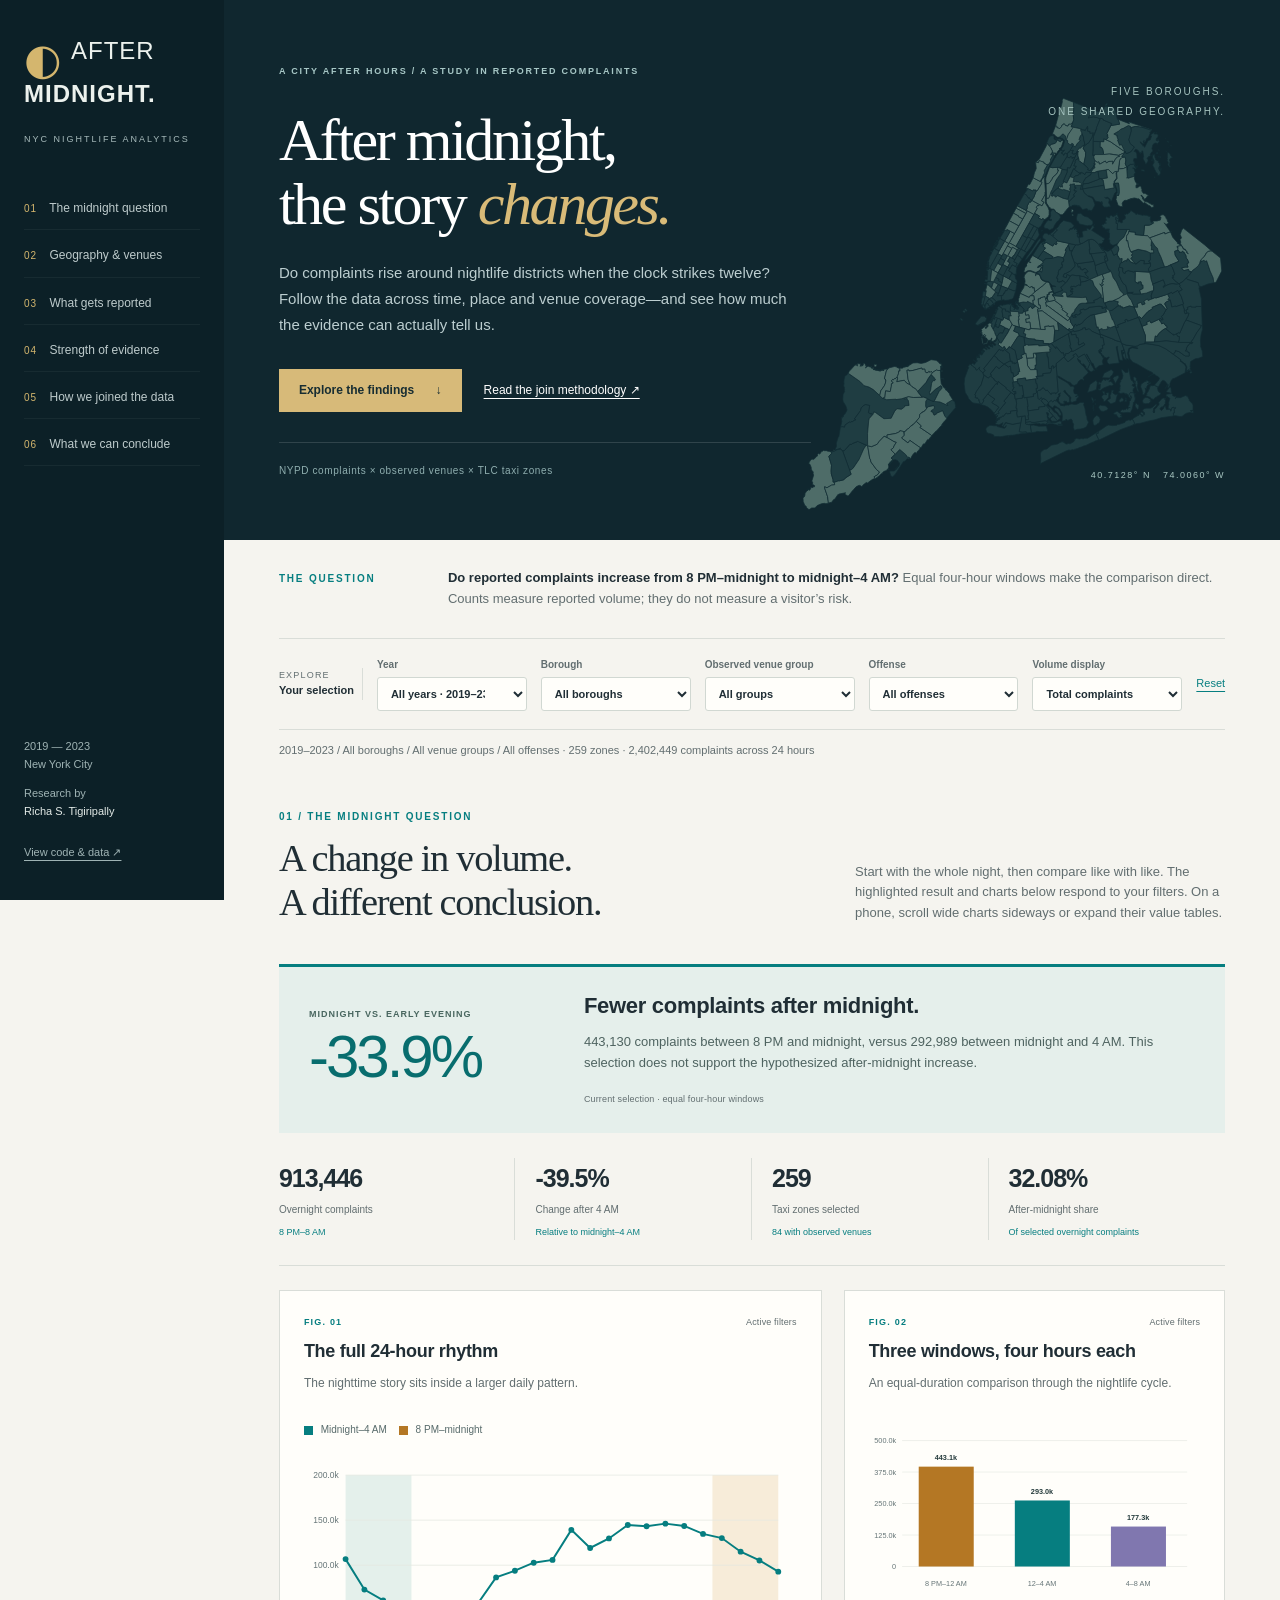
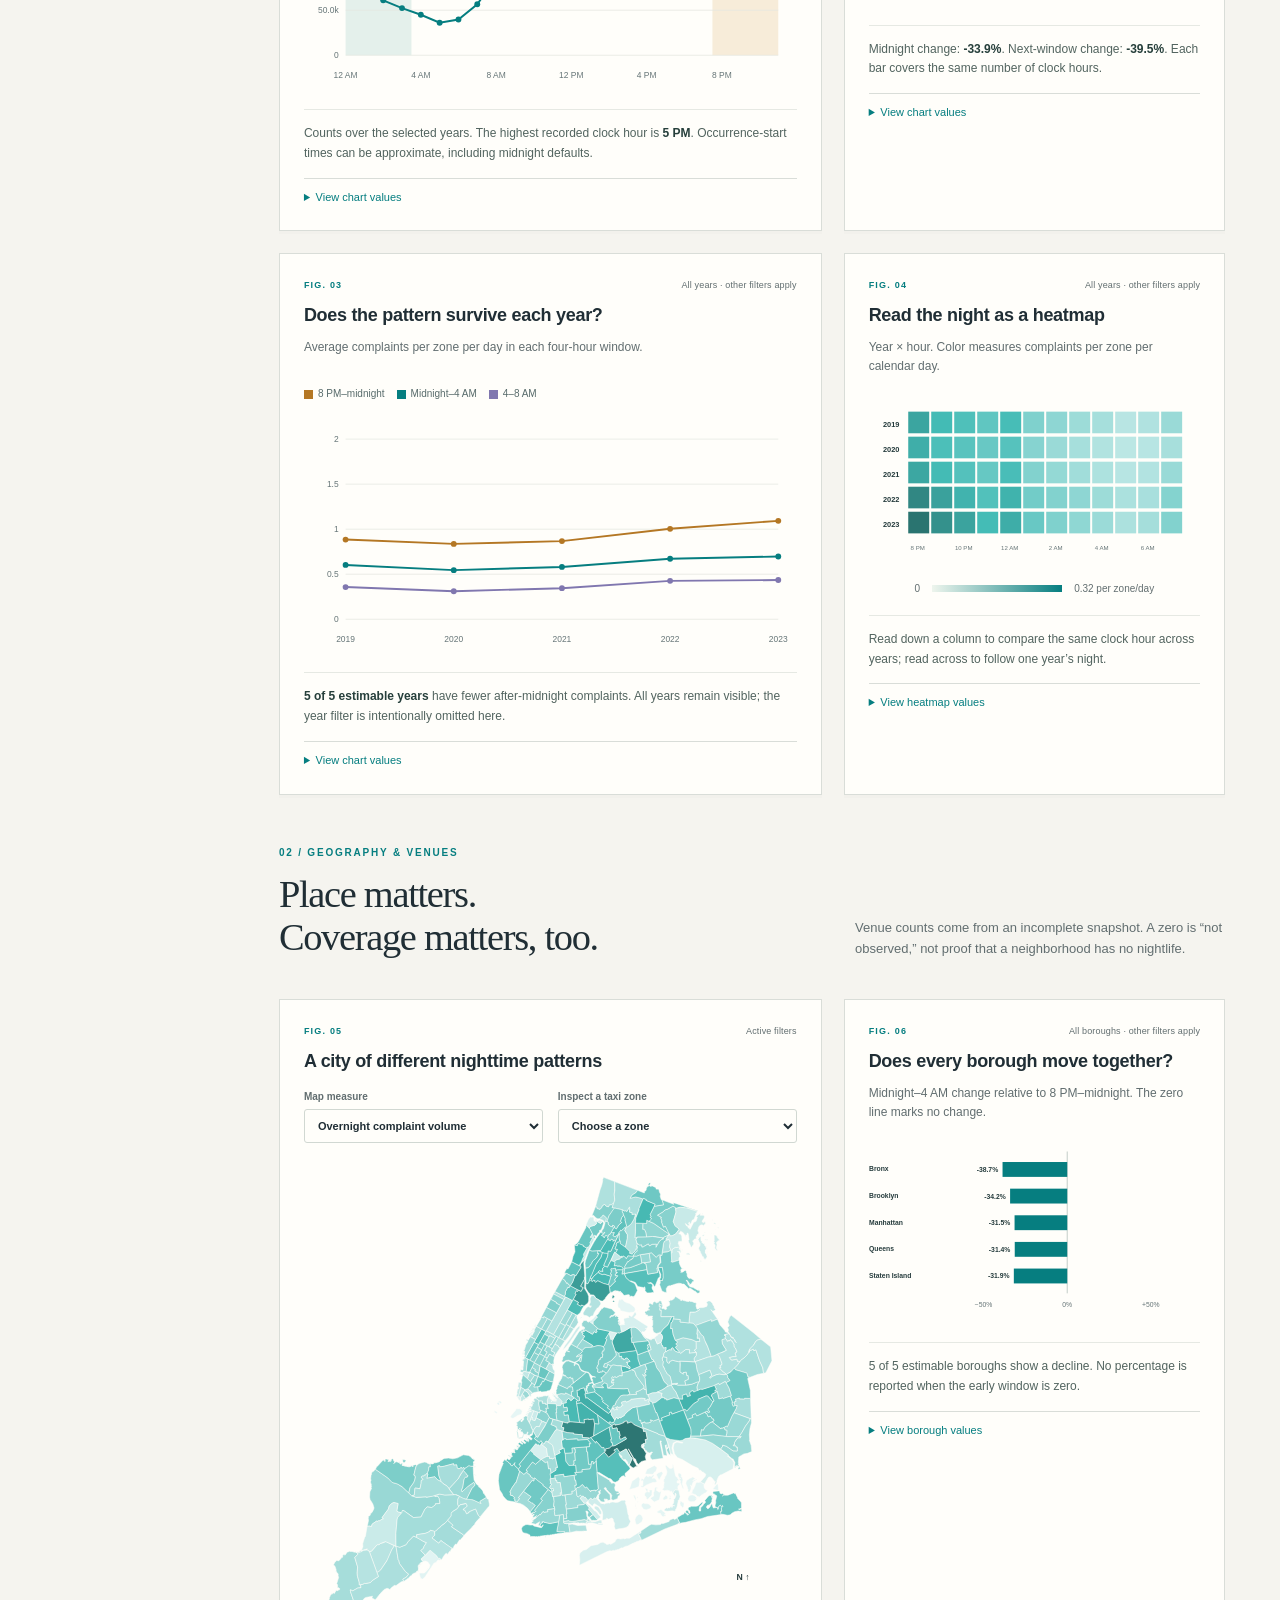
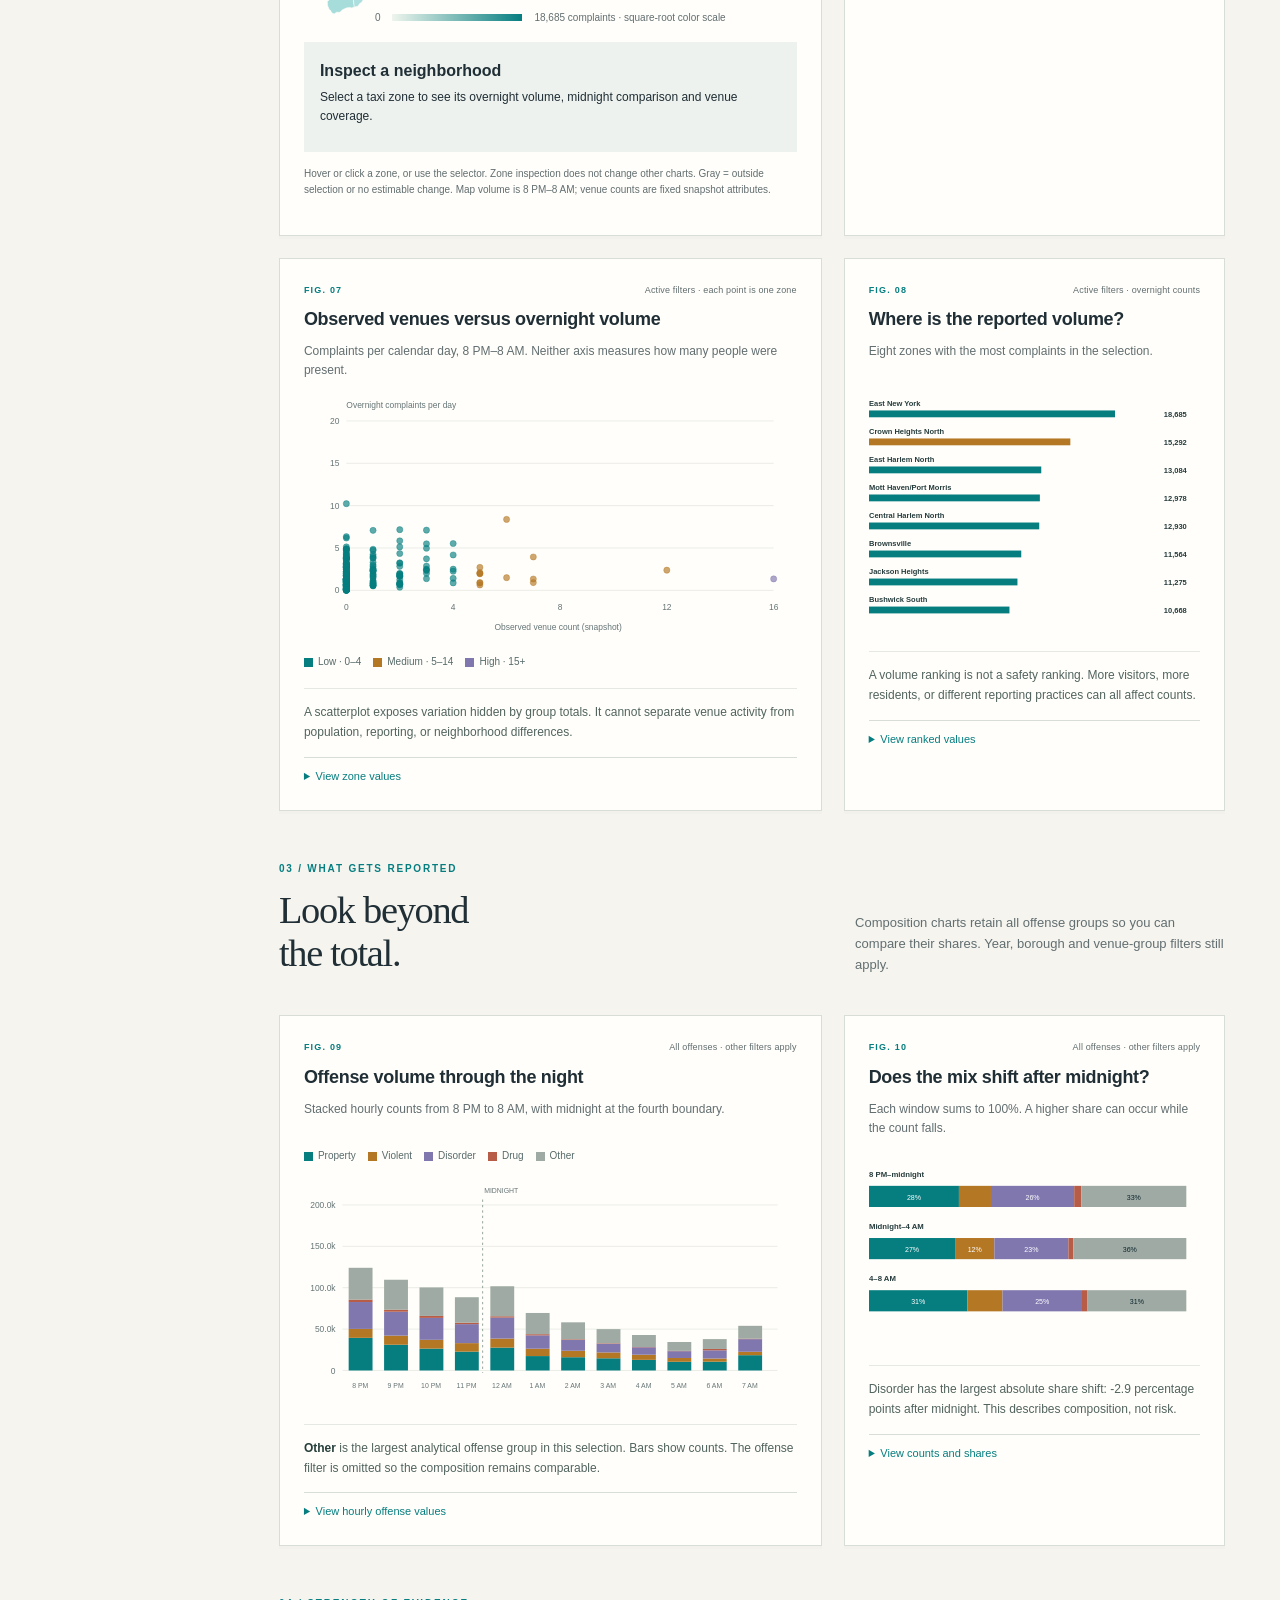
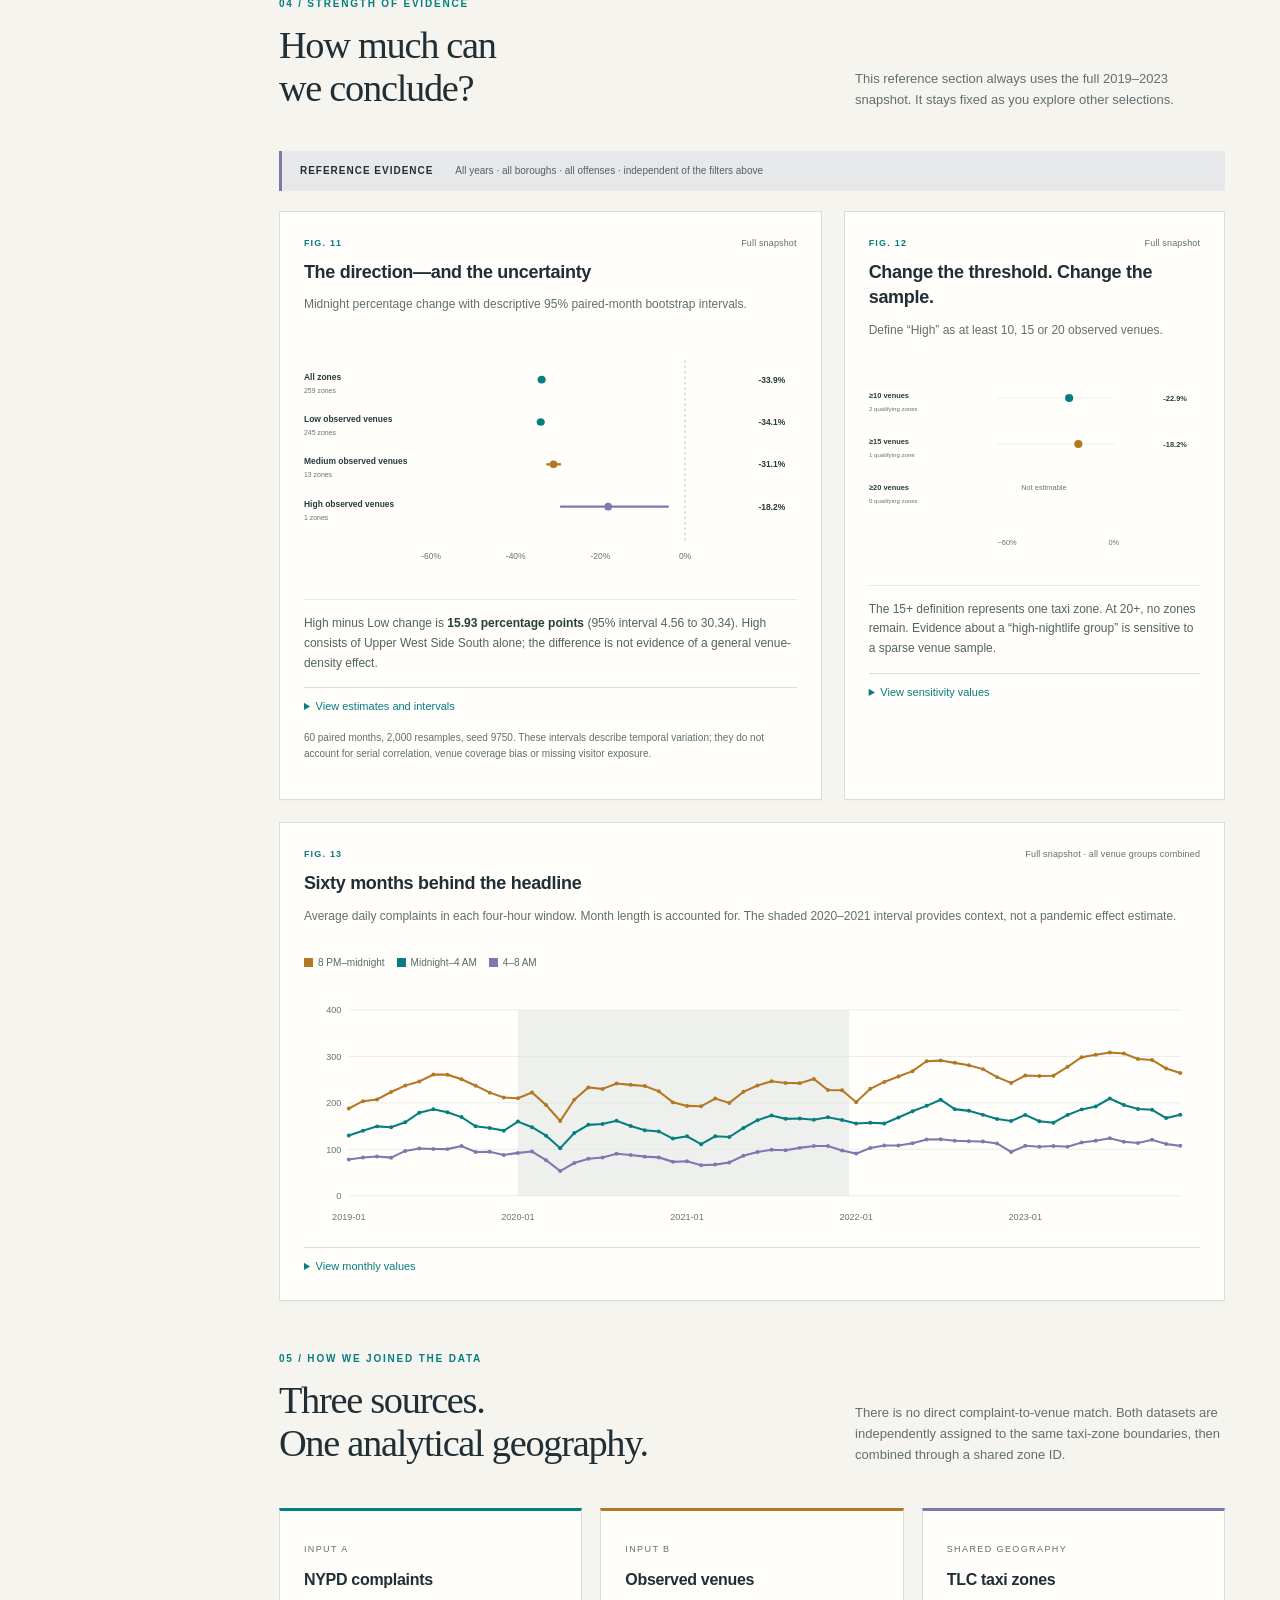
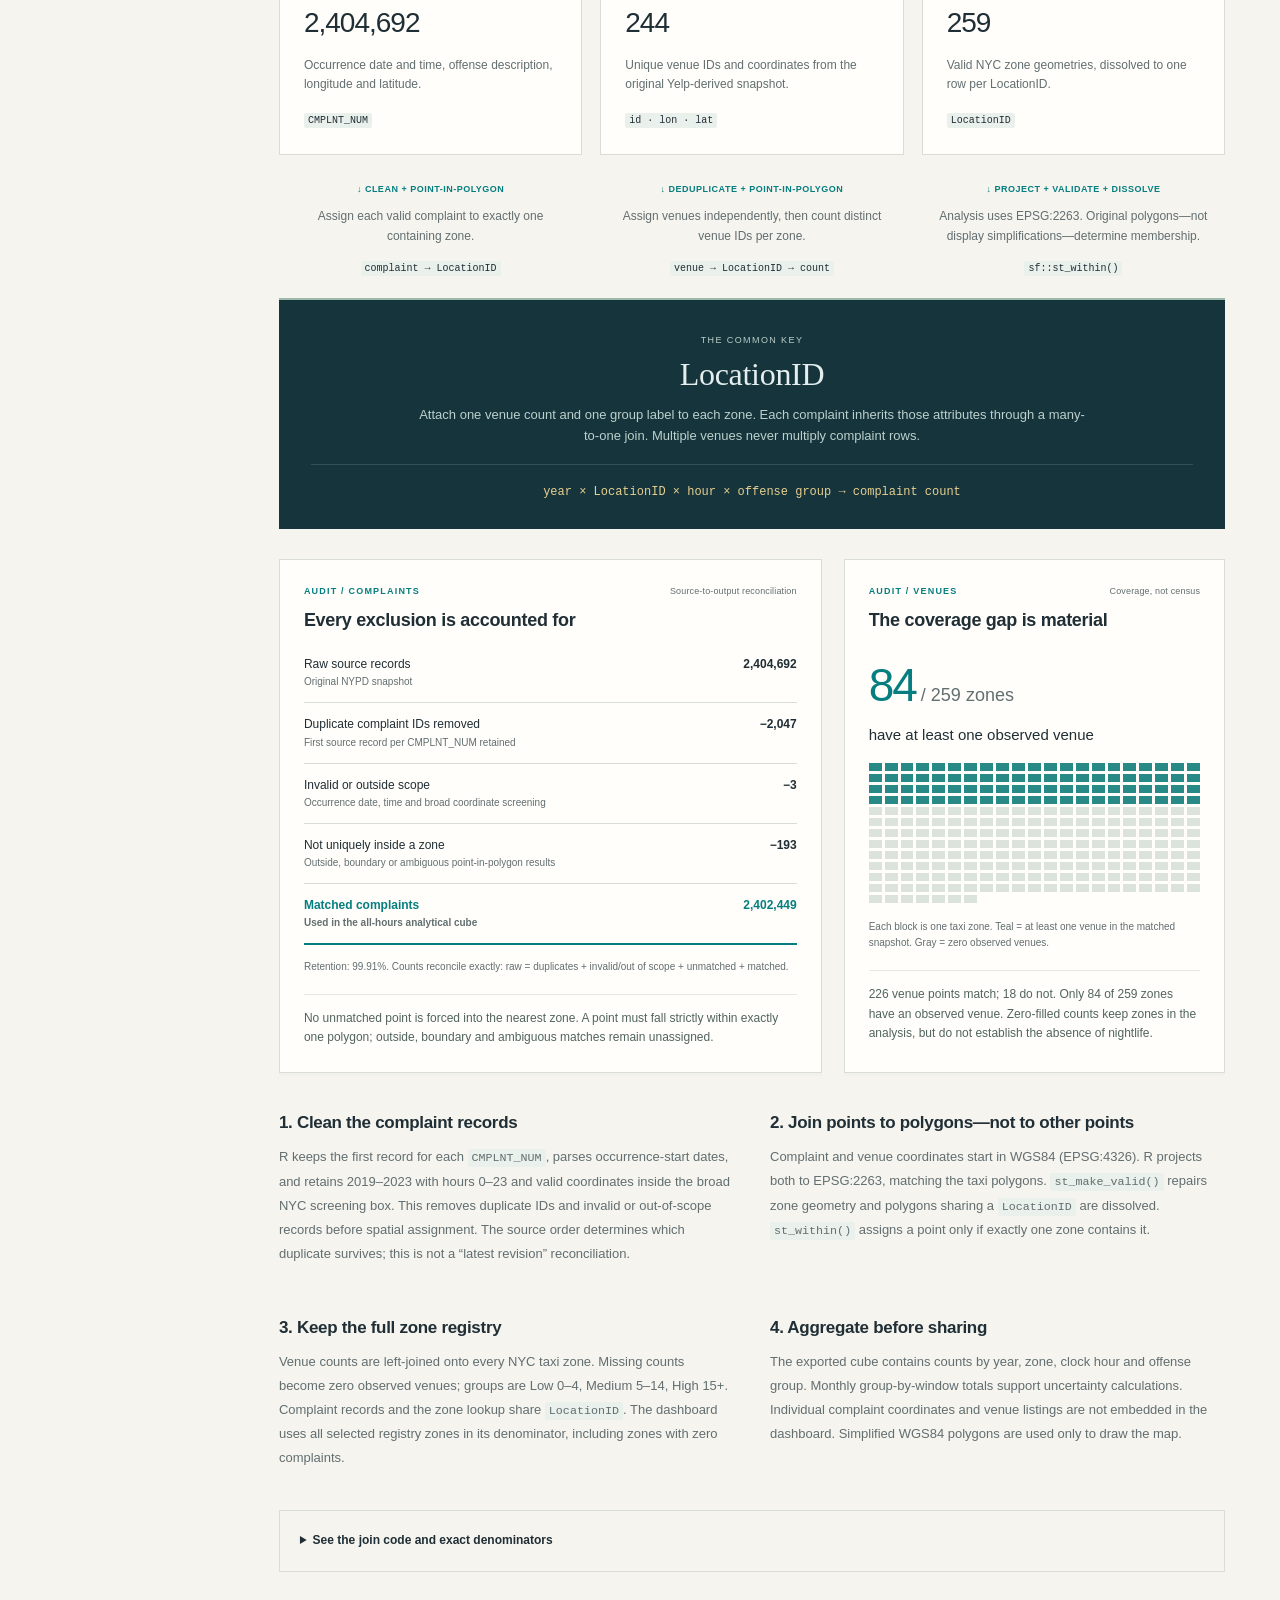
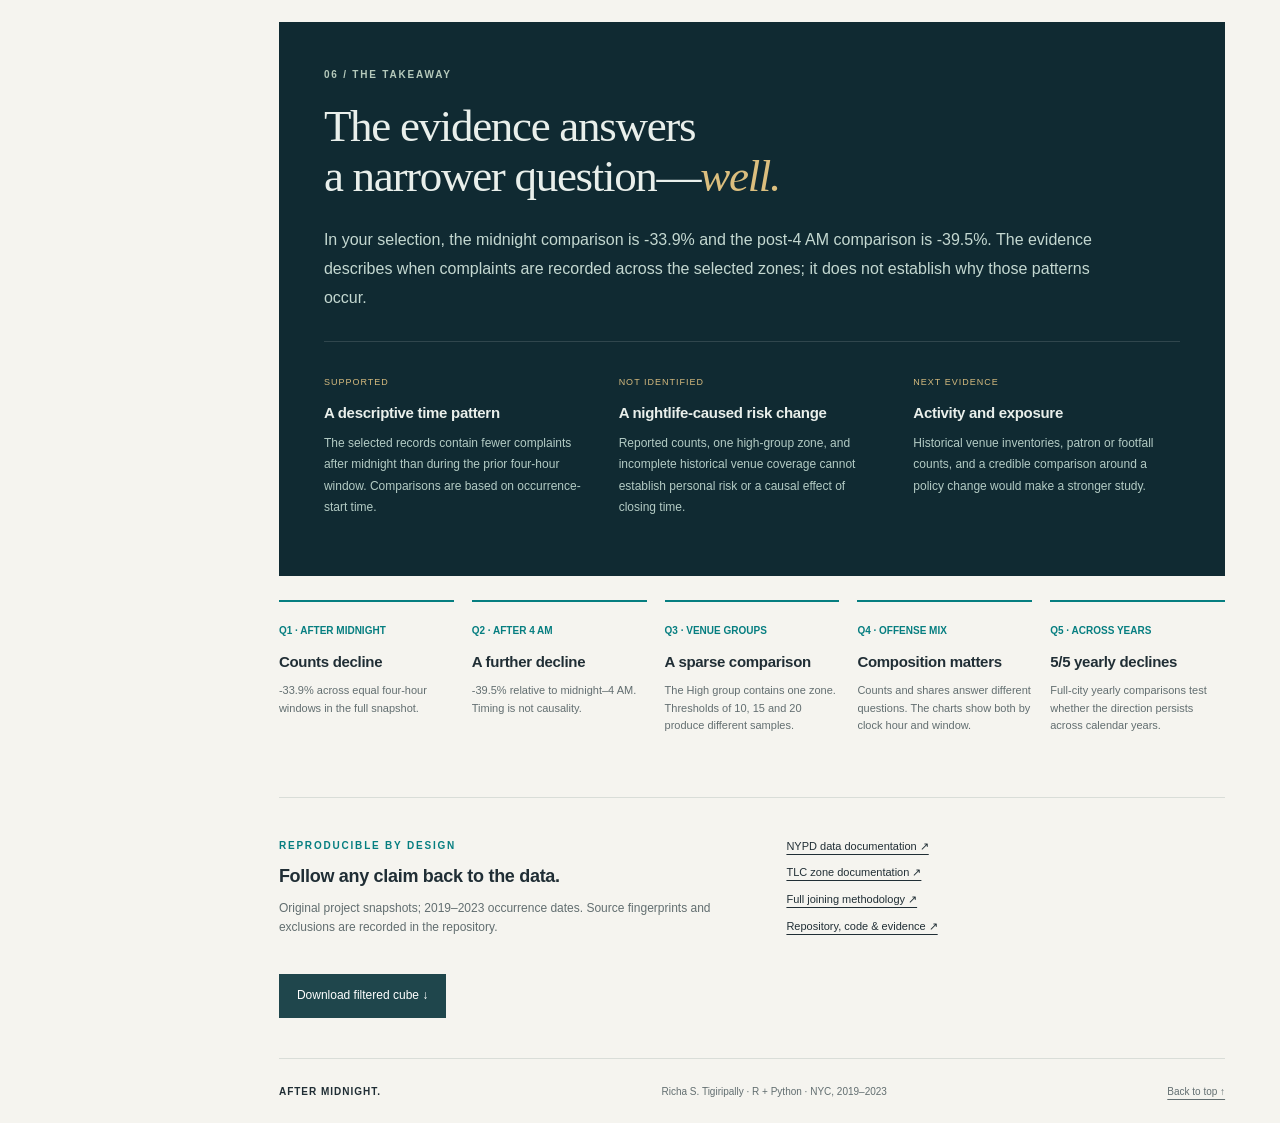
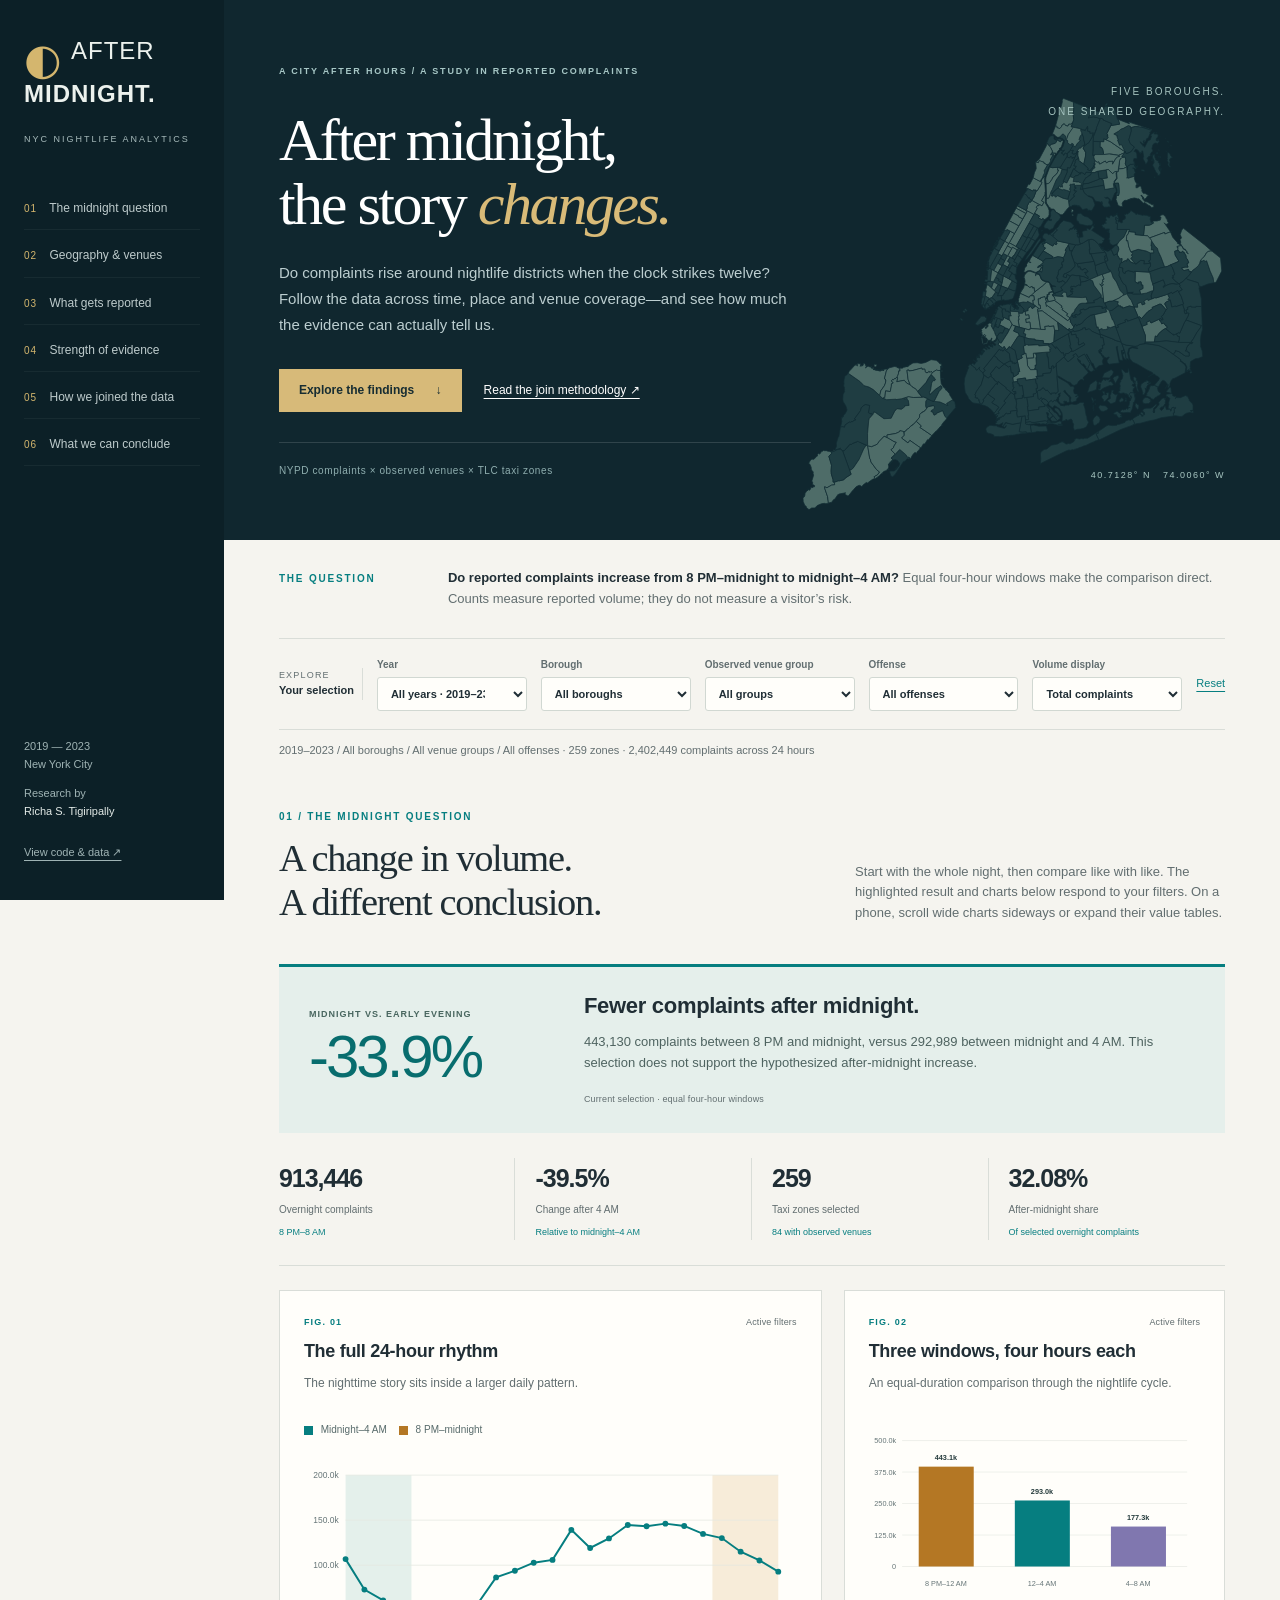
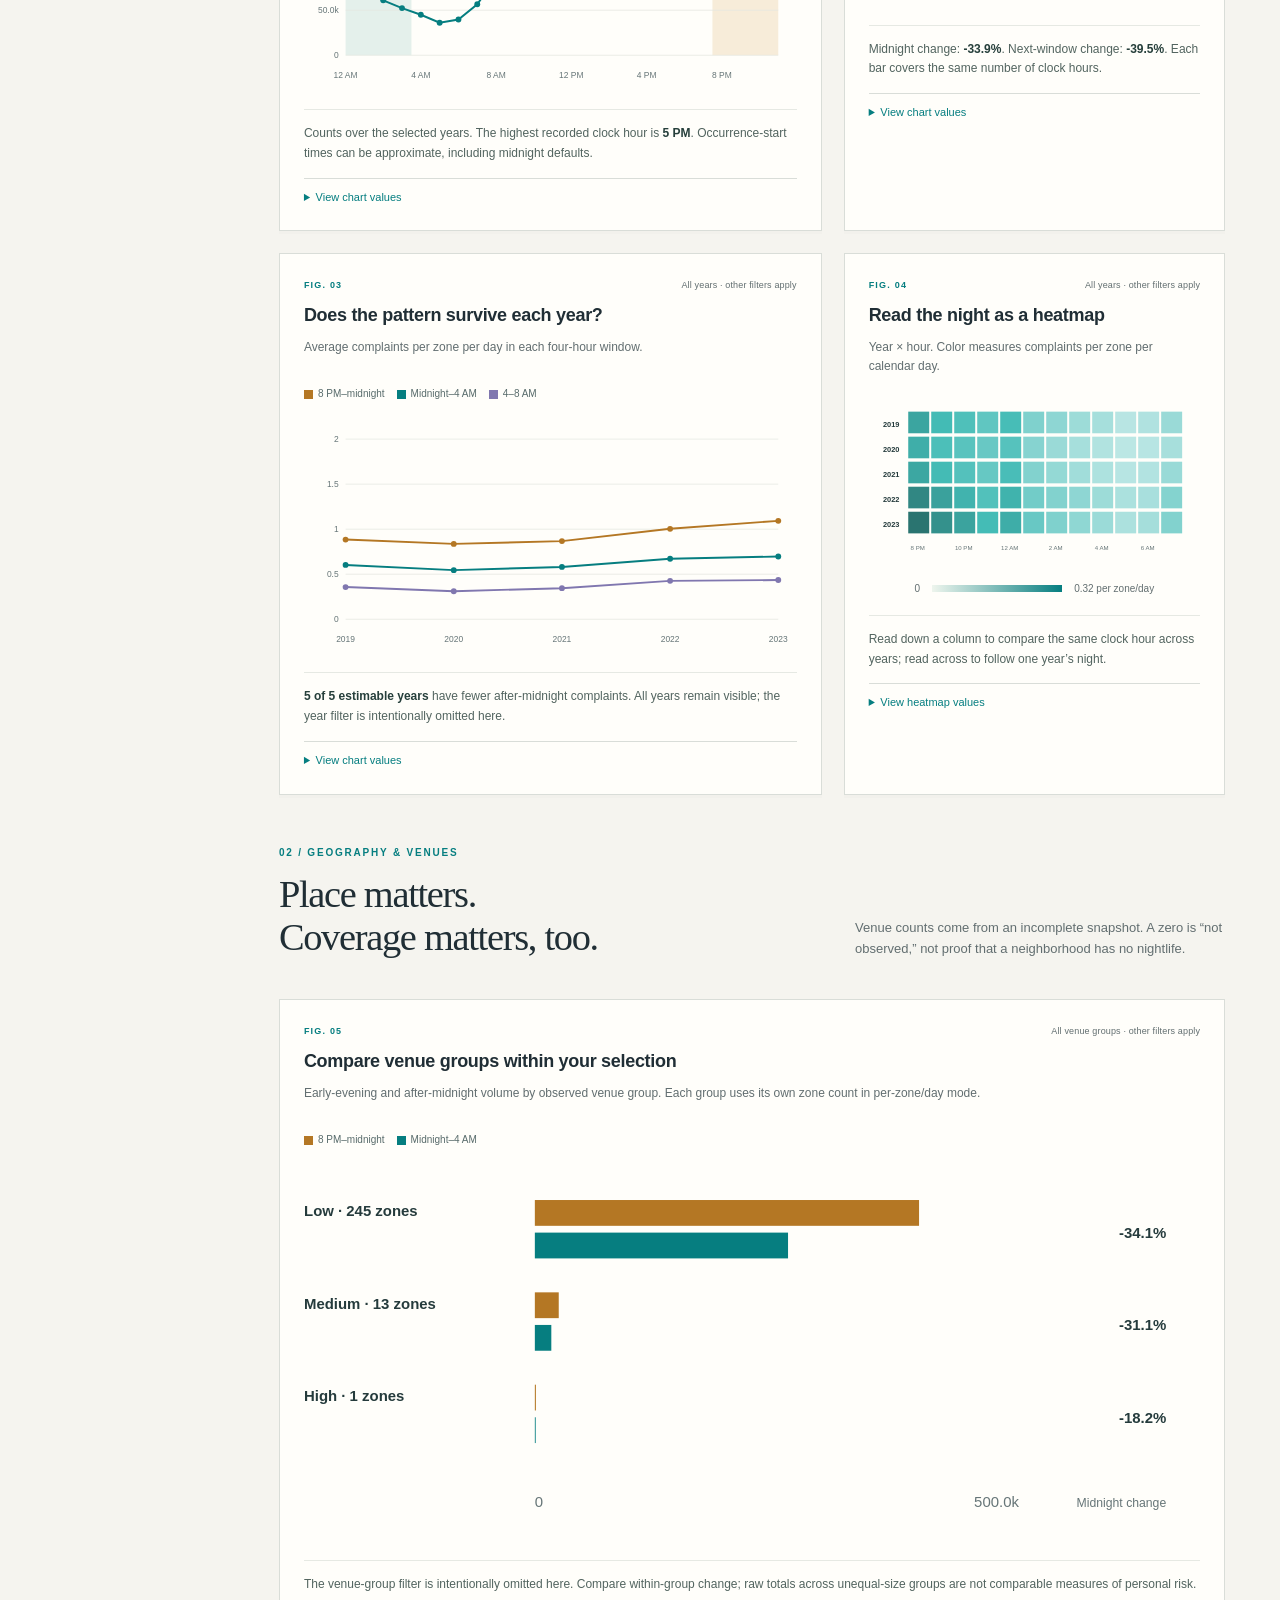
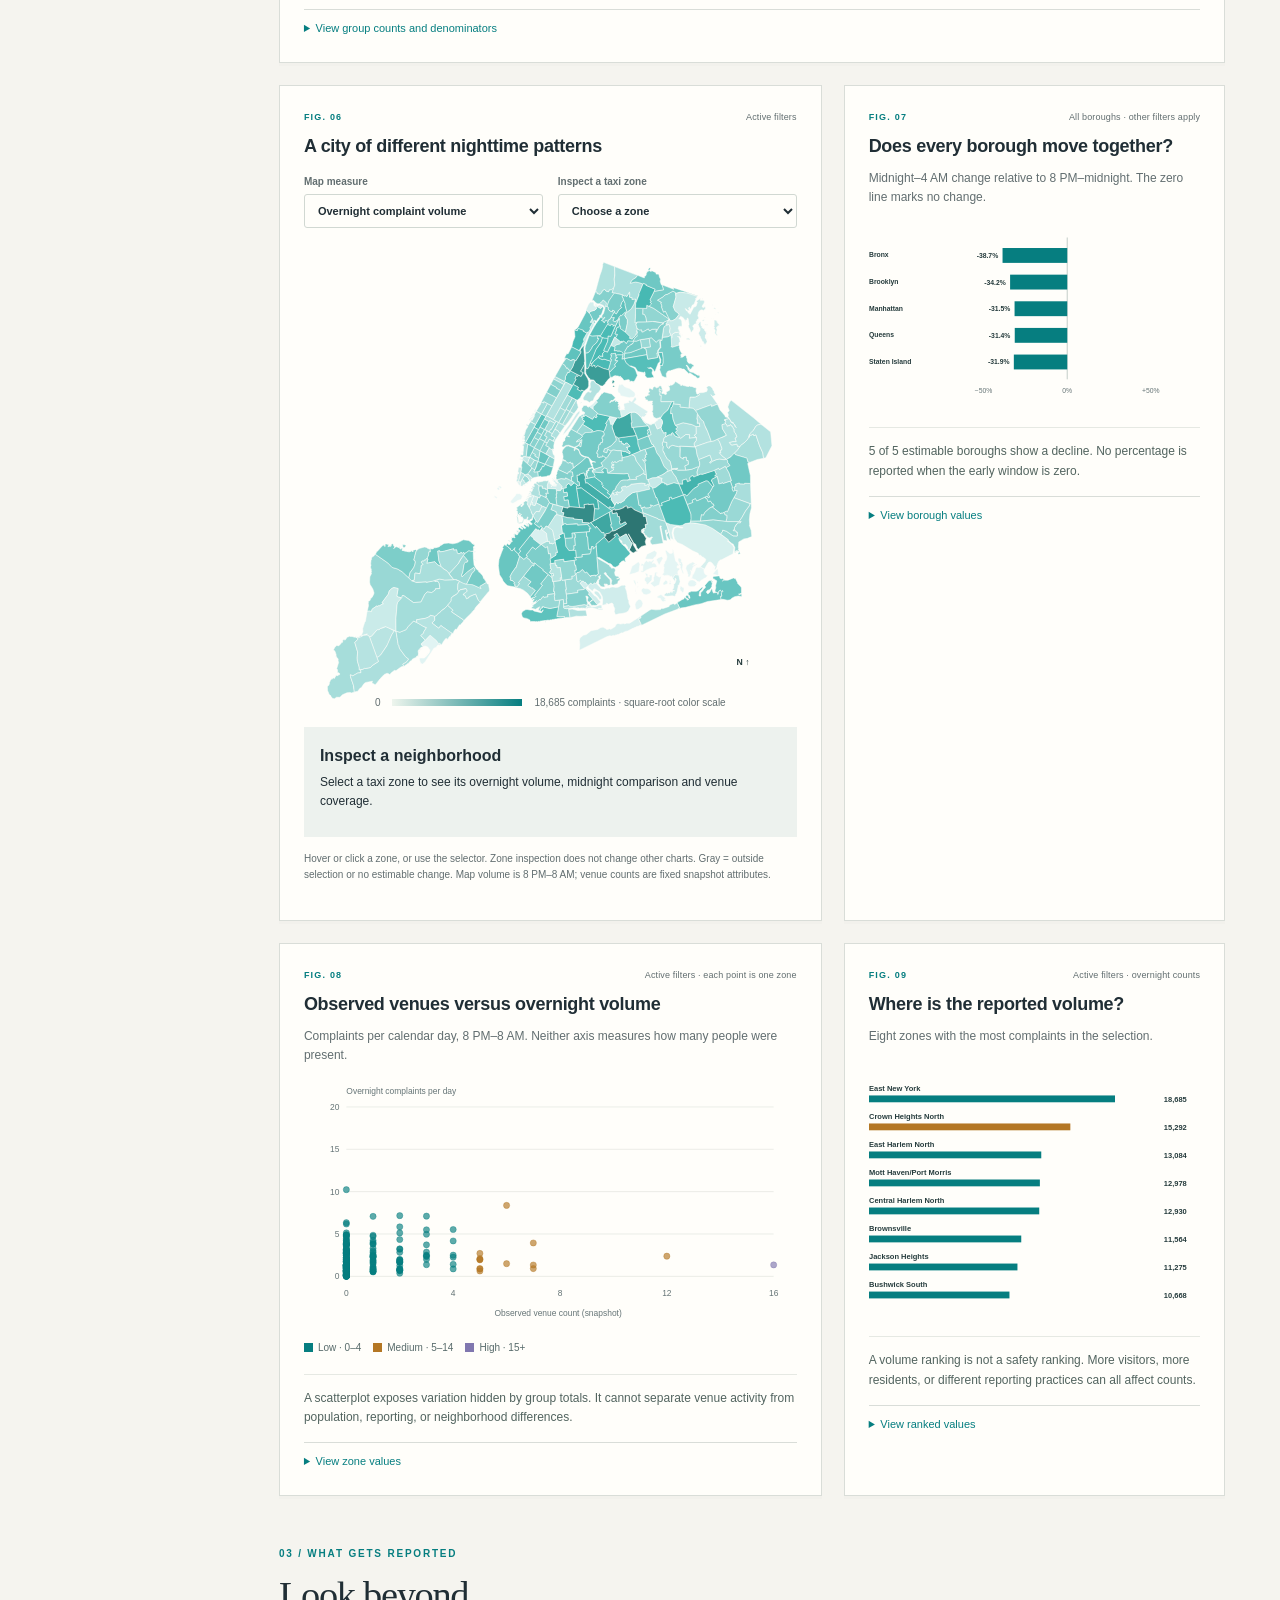
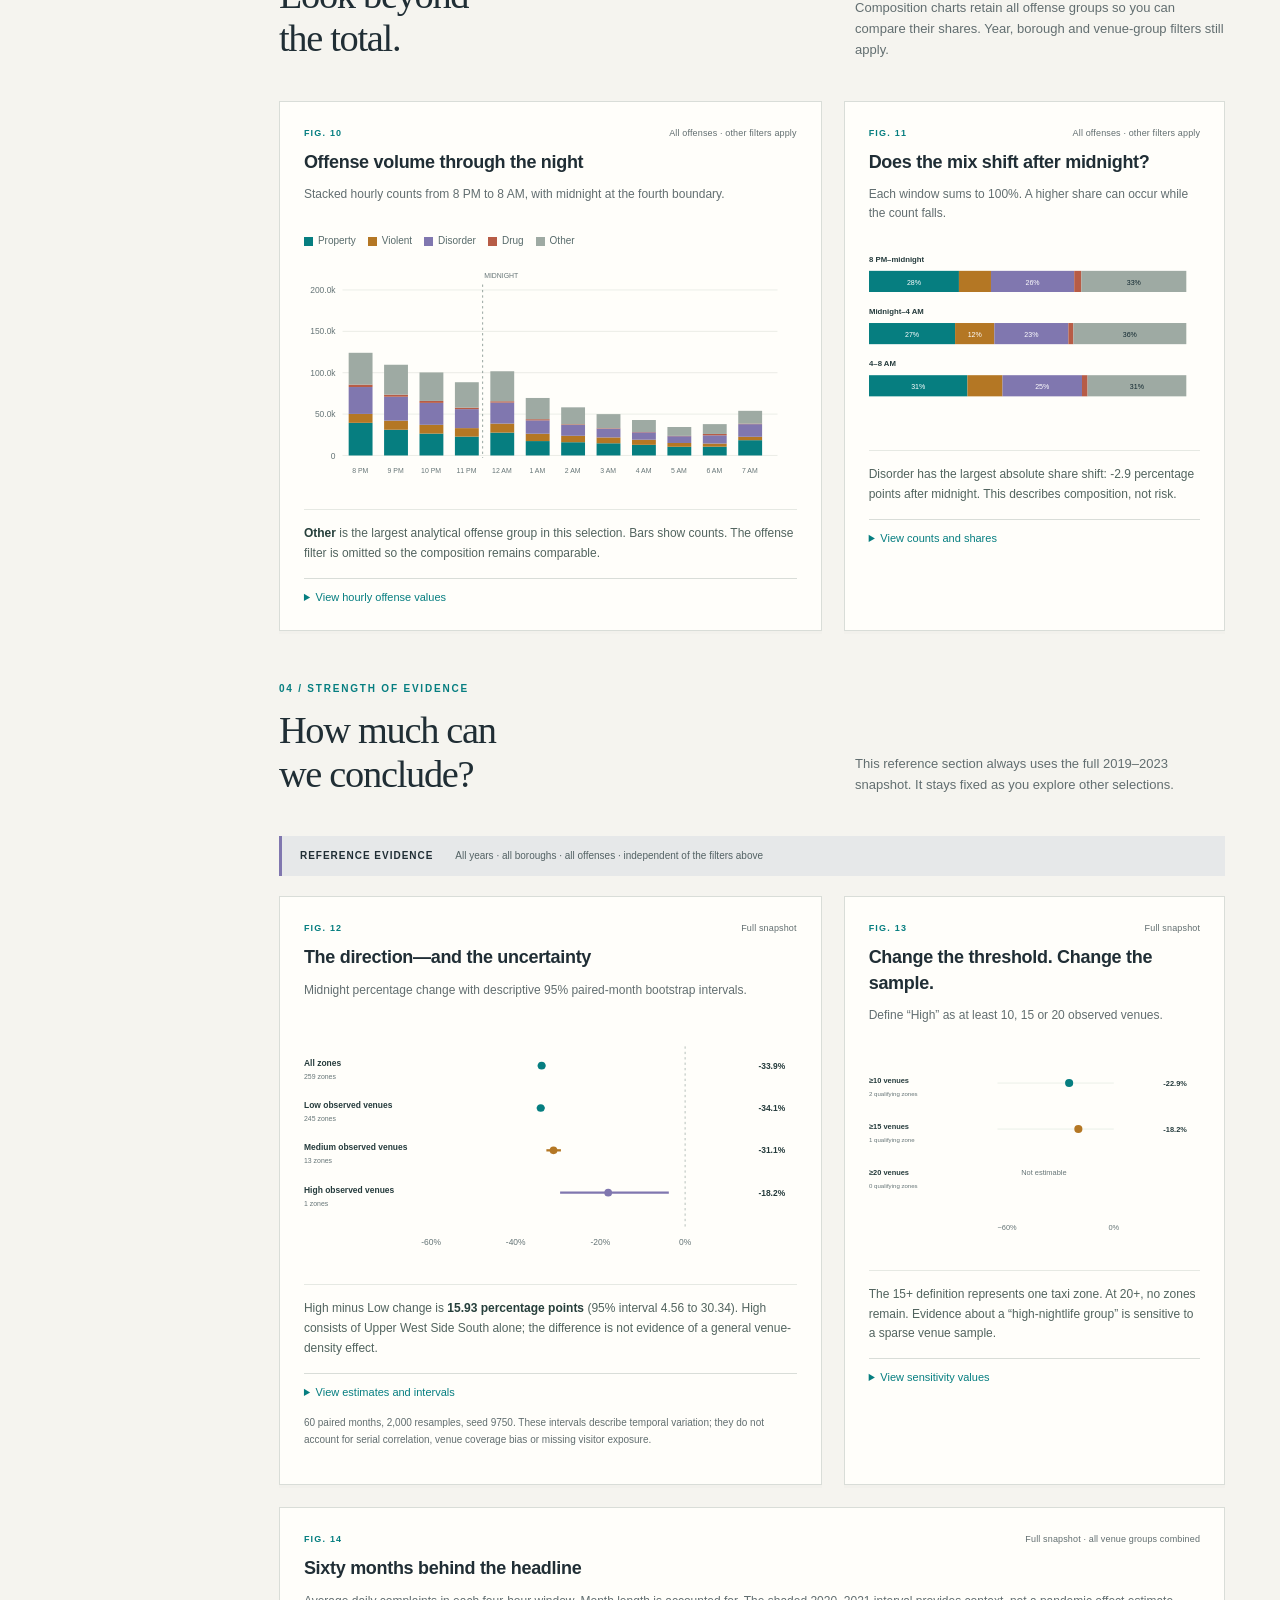
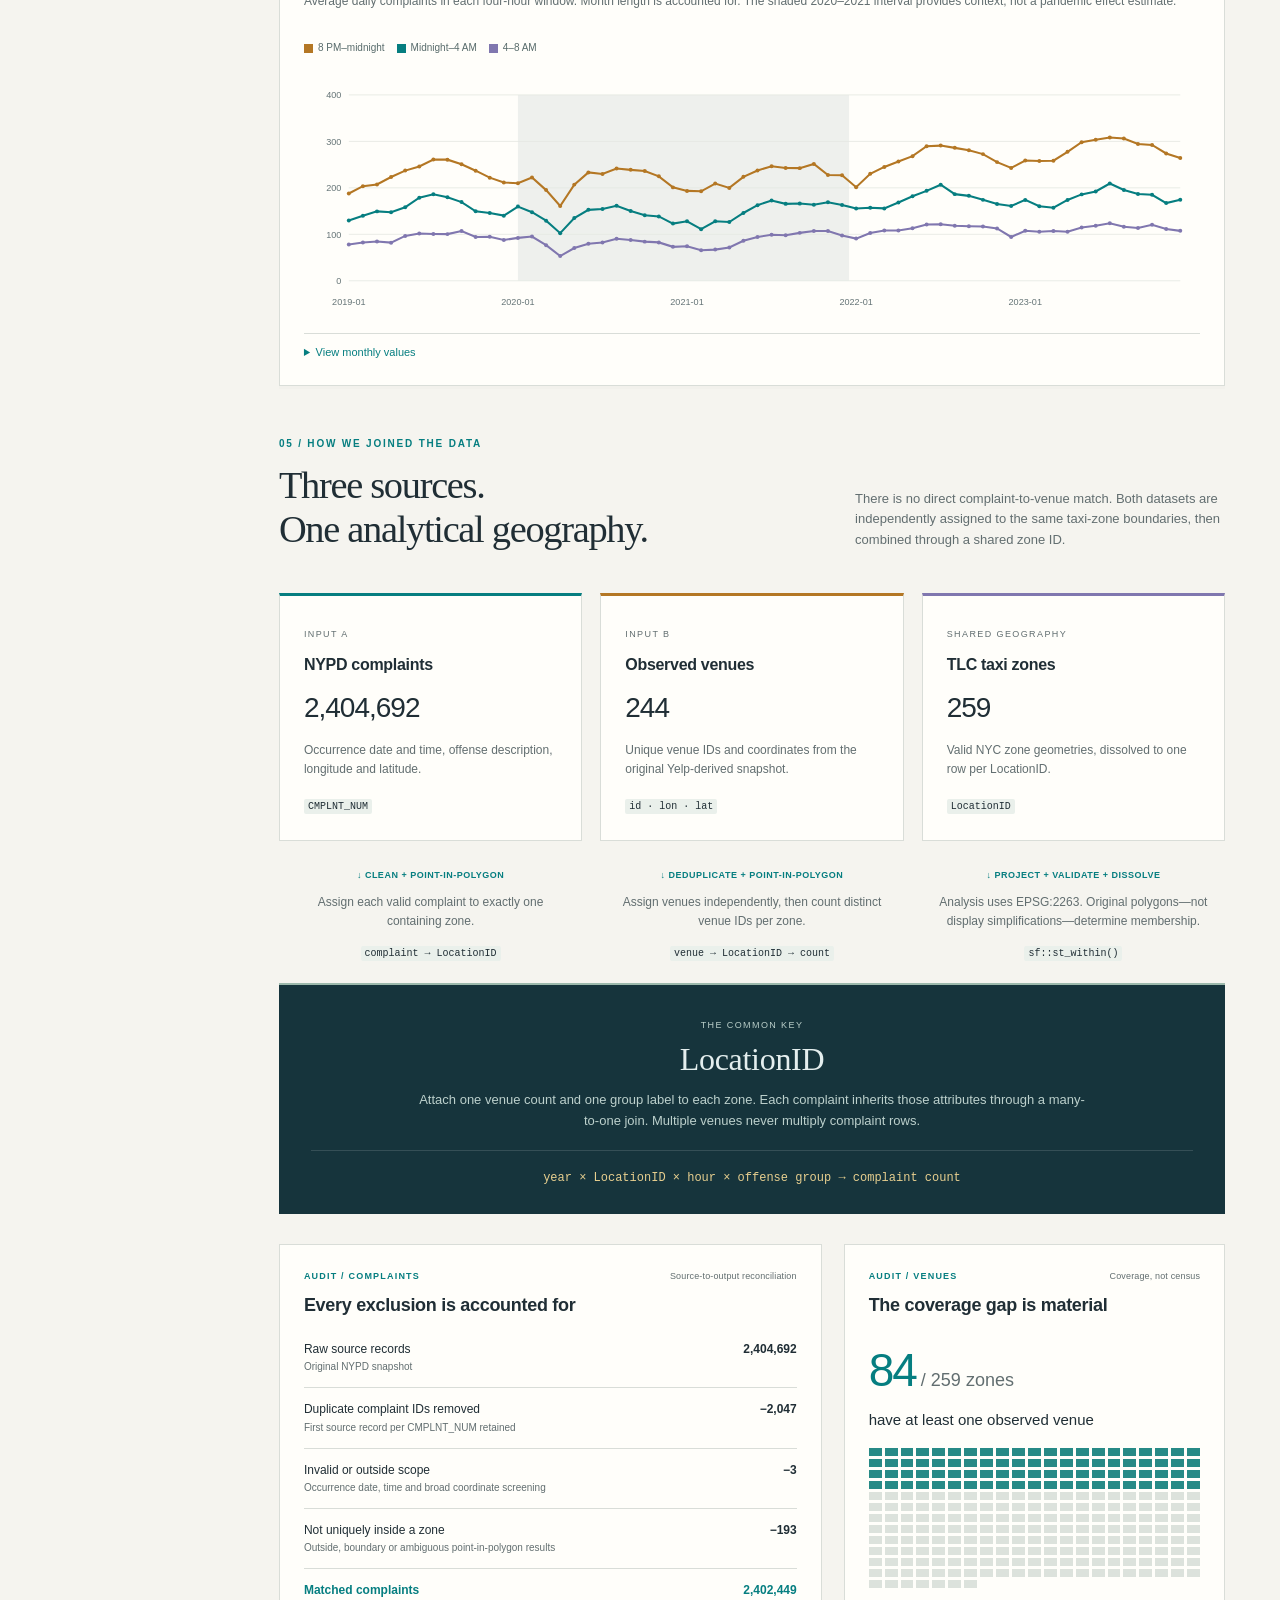
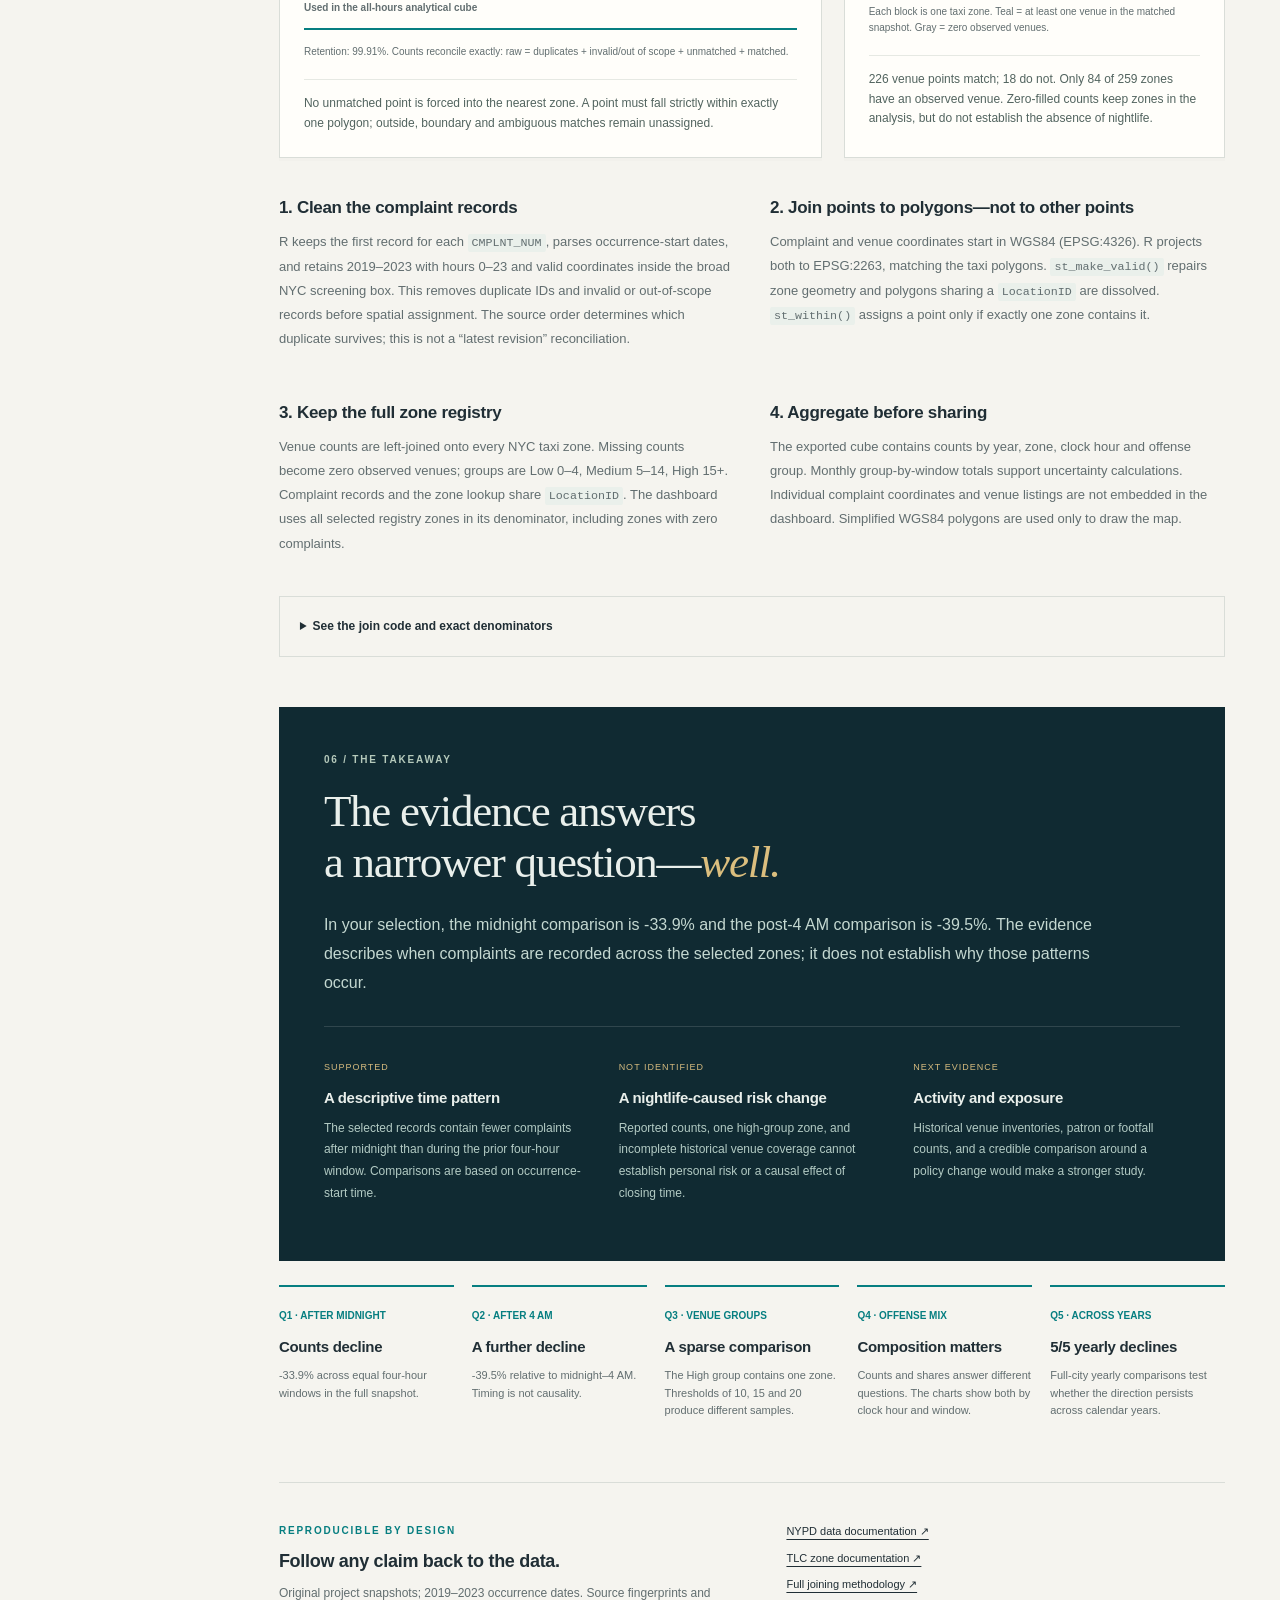
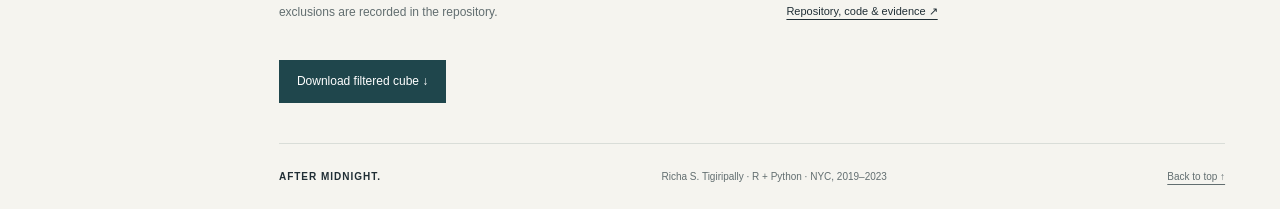
